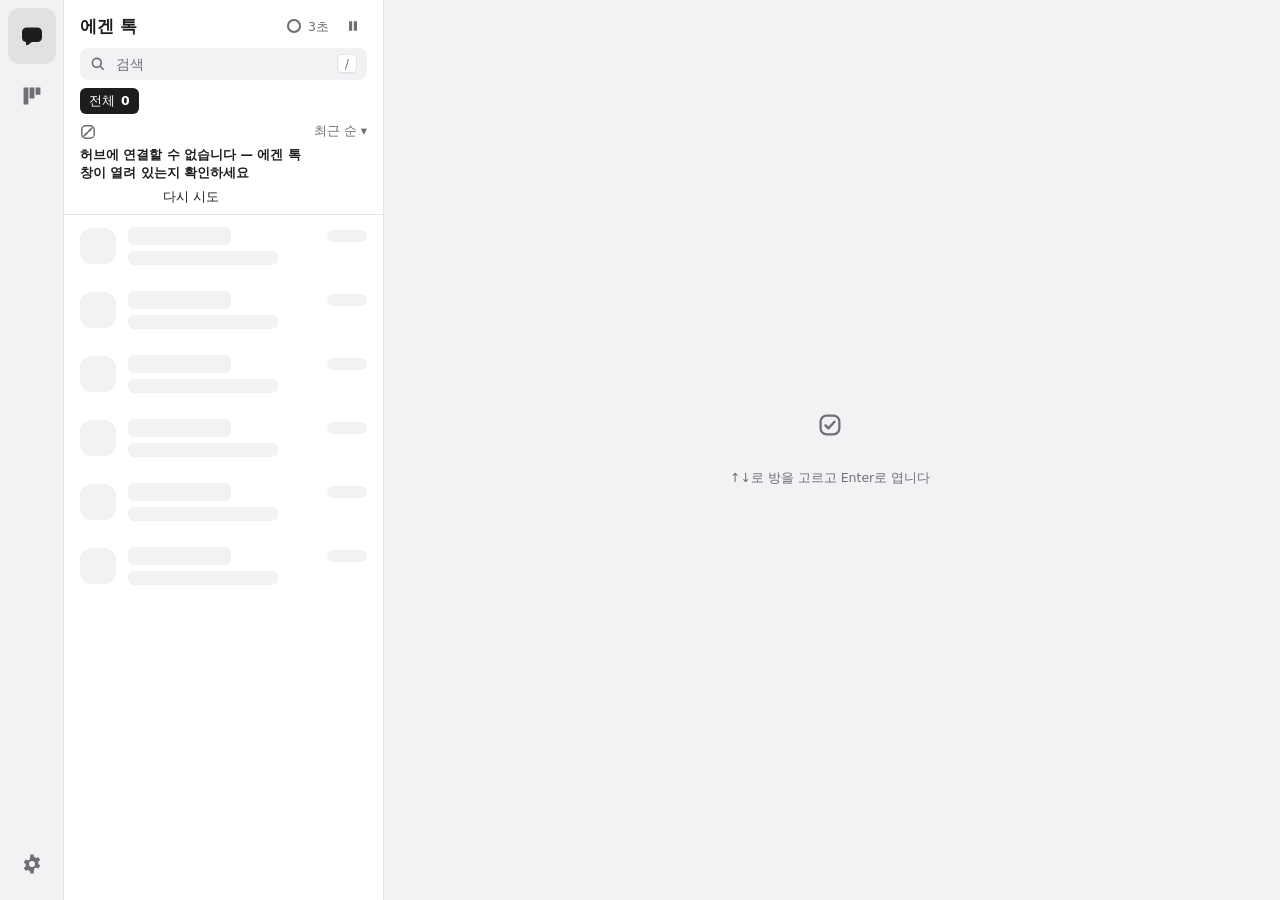
==== index.html @ c07aef60 "Pixel office: 2-4 motion variants per looping state, rotated per agent work: reading/scrolling, chin" ====
<!doctype html>
<html lang="ko">
<head>
<meta charset="utf-8">
<meta name="viewport" content="width=device-width, initial-scale=1">
<meta name="color-scheme" content="light dark">
<meta name="at-token" content="__AT_TOKEN__">
<title>에겐 톡</title>
<link rel="icon" href="data:image/svg+xml,%3Csvg xmlns='http://www.w3.org/2000/svg' viewBox='0 0 32 32'%3E%3Crect x='2' y='2' width='28' height='28' rx='7' fill='%231D1D1F'/%3E%3Crect x='7' y='8' width='9' height='3.5' rx='1.75' fill='%23F5F5F7'/%3E%3Ccircle cx='22.5' cy='9.75' r='2.75' fill='%23E5342B'/%3E%3Crect x='7' y='14.25' width='15' height='3.5' rx='1.75' fill='%2398989D'/%3E%3Crect x='7' y='20.5' width='12' height='3.5' rx='1.75' fill='%2398989D'/%3E%3C/svg%3E">
<!--
  에겐 톡 (Agen Talk) — single-file UI, assembled from ui/src by build.py (dev only).
  No external scripts or fonts. Every agent-derived string goes through textContent or esc().
  Design references: Filee (layout), Tremor (Apache-2.0/MIT, measurements only), uiverse.io kit (MIT —
  copied CSS fragments carry the notice below).
  Uiverse.io notice (MIT):

  MIT License

  Copyright (c) 2023 Uiverse.io

  Permission is hereby granted, free of charge, to any person obtaining a copy
  of this software and associated documentation files (the "Software"), to deal
  in the Software without restriction, including without limitation the rights
  to use, copy, modify, merge, publish, distribute, sublicense, and/or sell
  copies of the Software, and to permit persons to whom the Software is
  furnished to do so, subject to the following conditions:

  The above copyright notice and this permission notice shall be included in all
  copies or substantial portions of the Software.

  THE SOFTWARE IS PROVIDED "AS IS", WITHOUT WARRANTY OF ANY KIND, EXPRESS OR
  IMPLIED, INCLUDING BUT NOT LIMITED TO THE WARRANTIES OF MERCHANTABILITY,
  FITNESS FOR A PARTICULAR PURPOSE AND NONINFRINGEMENT. IN NO EVENT SHALL THE
  AUTHORS OR COPYRIGHT HOLDERS BE LIABLE FOR ANY CLAIM, DAMAGES OR OTHER
  LIABILITY, WHETHER IN AN ACTION OF CONTRACT, TORT OR OTHERWISE, ARISING FROM,
  OUT OF OR IN CONNECTION WITH THE SOFTWARE OR THE USE OR OTHER DEALINGS IN THE
  SOFTWARE.
-->
<style>

/* ---- 20-tokens.css ---- */
/* ===== 20-tokens.css — CHAT-UX §2. Neutral surfaces, one signal colour (needs me), one evidence hue (stall). Hex lives ONLY here. ===== */
:root {
  --canvas: #F2F2F5; --surface: #FFFFFF; --line: #E3E3E8;
  --ink: #1D1D1F; --ink-2: #6E6E73; --on-ink: #FFFFFF;
  --signal: #E5342B; --signal-text: #C4261E; --on-signal: #FFFFFF; --warn: #9E4F00;
  --tint-signal: color-mix(in srgb, var(--signal) 8%, var(--surface));
  --tile: var(--canvas);
  --shadow-float: 0 8px 32px rgba(0,0,0,.14);
  --scrim: rgba(0,0,0,.3);
  /* status colours: shape carries the state, colour only echoes it */
  --st-work: var(--ink-2); --st-tool: var(--ink-2); --st-child: var(--ink-2); --st-user: var(--signal); --st-stall: var(--warn);
  --st-idle: var(--ink-2); --st-done: var(--ink-2); --st-stopped: var(--ink-2); --st-dead: var(--ink);
  --font: "Apple SD Gothic Neo", "Pretendard", "Malgun Gothic", "Segoe UI Variable Text", "Segoe UI", system-ui, sans-serif;
  --mono: "Cascadia Mono", "D2Coding", Consolas, "Noto Sans Mono CJK KR", ui-monospace, monospace;
  --r-bubble: 16px; --r-av: 12px; --r-btn: 8px; --r-card: 12px; --r-dlg: 16px; --r-chip: 6px;
  --dur-fast: 120ms; --dur-mid: 160ms;
  color-scheme: light;
}
html[data-theme=dark] { color-scheme: dark; }
@media (prefers-color-scheme: dark) { html:not([data-theme=light]) { color-scheme: dark; } }
html[data-theme=dark], html.dark {
  --canvas: #1C1C1E; --surface: #2C2C2E; --line: #3A3A3C;
  --ink: #F5F5F7; --ink-2: #98989D; --on-ink: #1D1D1F;
  --signal: #FF5A4F; --signal-text: #FF7A70; --on-signal: #1D1D1F; --warn: #F0A24A;
  --tint-signal: color-mix(in srgb, var(--signal) 6%, var(--surface));
  --tile: #3A3A3C;
  --shadow-float: 0 8px 32px rgba(0,0,0,.5);
  --scrim: rgba(0,0,0,.55);
}
html[data-motion=reduce] *, html[data-motion=reduce] *::before, html[data-motion=reduce] *::after { animation: none !important; transition: none !important; scroll-behavior: auto !important; }
@media (prefers-reduced-motion: reduce) { html:not([data-motion=full]) *, html:not([data-motion=full]) *::before, html:not([data-motion=full]) *::after { animation: none !important; transition: none !important; } }

/* ----- base ----- */
*, *::before, *::after { box-sizing: border-box; }
html, body { height: 100%; }
body { margin: 0; background: var(--canvas); color: var(--ink); font: 400 14px/21px var(--font); font-variant-numeric: tabular-nums; letter-spacing: 0; -webkit-font-smoothing: antialiased; word-break: keep-all; overflow-wrap: anywhere; overflow: hidden; }
pre, code, .mono, .cmd { word-break: break-all; }
button, input, select { font: inherit; color: inherit; letter-spacing: 0; }
button { cursor: pointer; }
a { color: inherit; }
:focus-visible { outline: 2px solid var(--ink); outline-offset: 2px; border-radius: 4px; }
h1, h2, h3, p { margin: 0; }
ul { margin: 0; padding: 0; list-style: none; }
svg { display: inline-block; vertical-align: middle; }
.sr { position: absolute; width: 1px; height: 1px; overflow: hidden; clip: rect(0 0 0 0); white-space: nowrap; }
[hidden] { display: none !important; }
/* type scale (§2) */
.t-title { font-size: 17px; line-height: 24px; font-weight: 600; }
.t-section { font-size: 15px; line-height: 22px; font-weight: 600; }
.t-meta, .meta { font-size: 12.5px; line-height: 18px; color: var(--ink-2); }
.mono { font-family: var(--mono); font-size: 12.5px; line-height: 18px; }
.dim { color: var(--ink-2); }
.rel { cursor: default; }

/* ---- 22-shell.css ---- */
/* ===== 22-shell.css — rail, the three-column chat grid, board/settings view container, overlay layer. CHAT-UX §3. ===== */
#app { display: grid; grid-template-columns: 64px minmax(0, 1fr); height: 100vh; }
#rail { background: var(--canvas); border-right: 1px solid var(--line); display: flex; flex-direction: column; align-items: center; gap: 4px; padding: 8px 0; }
.tab { position: relative; display: grid; place-items: center; width: 48px; height: 56px; border-radius: var(--r-card); color: var(--ink-2); text-decoration: none; }
.tab:hover { color: var(--ink); }
.tab[aria-selected=true] { color: var(--ink); background: color-mix(in srgb, var(--ink) 8%, transparent); }
.tab .ic { width: 24px; height: 24px; fill: currentColor; }
.tab.bottom { margin-top: auto; }
.tab .badge { position: absolute; top: 6px; right: 2px; }
.badge, .bdg { display: none; }
.badge.on, .bdg.on { display: inline-flex; }
.badge, .bdg { align-items: center; justify-content: center; min-width: 18px; height: 18px; padding: 0 5px; border-radius: 9px; font-size: 12px; line-height: 16px; font-weight: 600; background: var(--canvas); color: var(--ink-2); border: 1px solid var(--line); }
.badge.red, .bdg.red { background: var(--signal); color: var(--on-signal); border-color: transparent; }
@media (max-width: 1100px) { #app { grid-template-columns: 56px minmax(0, 1fr); } .tab { width: 44px; } }

#main { position: relative; min-width: 0; height: 100vh; overflow: hidden; }
#chat { position: absolute; inset: 0; display: grid; grid-template-columns: 320px minmax(0, 1fr); }
#chat[data-drawer=open] { grid-template-columns: 320px minmax(0, 1fr) 300px; }
@media (max-width: 1100px) {
  #chat, #chat[data-drawer=open] { grid-template-columns: 280px minmax(0, 1fr); }
  #drawer { position: absolute; top: 0; right: 0; bottom: 0; width: 300px; z-index: 5; box-shadow: var(--shadow-float); }
}
@media (max-width: 760px) {
  #chat, #chat[data-drawer=open] { grid-template-columns: minmax(0, 1fr); }
  #chat[data-room=open] #list { display: none; }
  #chat[data-room=none] #pane { display: none; }
  #drawer { width: min(300px, 92%); }
}
#views { position: absolute; inset: 0; background: var(--canvas); }
.view { position: absolute; inset: 0; overflow: auto; padding: 24px 32px 40px; scrollbar-gutter: stable; }
.view[hidden] { display: none; }
.view > .wrap { max-width: 1400px; }
@media (max-width: 1000px) { .view { padding: 16px; } }

/* poll ring: fills over the interval; static when reduced motion */
#ring { width: 16px; height: 16px; transform: rotate(-90deg); }
#ring .track { fill: none; stroke: var(--line); stroke-width: 2; }
#ring .arc { fill: none; stroke: currentColor; stroke-width: 2; stroke-dasharray: 37.7; stroke-dashoffset: 37.7; transition: stroke-dashoffset 1s linear; }
html.paused #ring, #pause .pz, html.paused #pause .pl { display: none; }
html.paused #pause .pz { display: inline; }
#poll { cursor: default; }

/* overlay layer: palette, toasts, sheet, dialogs */
#layer { position: fixed; inset: 0; pointer-events: none; z-index: 50; }
#layer > * { pointer-events: auto; }
.card { background: var(--surface); border: 1px solid var(--line); border-radius: var(--r-card); min-width: 0; }
.card.flat { overflow: hidden; }

/* ---- 24-components.css ---- */
/* ===== 24-components.css — shared primitives (CHAT-UX §2, §8). Tokens only; no hover lift; focus ring = ink. ===== */
.gl { width: 16px; height: 16px; flex: none; color: var(--ink-2); vertical-align: -3px; }
.gl.st-work, .gl.st-tool, .gl.st-child { color: var(--st-work); }
.gl.st-user { color: var(--st-user); }
.gl.st-stall { color: var(--st-stall); }
.gl.st-dead { color: var(--st-dead); }
.gl.lg { width: 24px; height: 24px; }
.gl.off { width: 12px; height: 12px; margin-right: 4px; vertical-align: -1px; }

/* avatar: 36 px tile, tool shape, status glyph on a disc (the real status shape — like an online dot) */
.av { position: relative; display: grid; place-items: center; flex: none; width: 36px; height: 36px; border-radius: var(--r-av); background: var(--tile); color: var(--ink); }
.av .amk { width: 20px; height: 20px; fill: currentColor; }
.av .avs { position: absolute; right: -4px; bottom: -4px; display: grid; place-items: center; width: 16px; height: 16px; border-radius: 50%; background: var(--disc, var(--surface)); }
.av .avs .gl { width: 12px; height: 12px; vertical-align: 0; }
.av.kid { box-shadow: 0 0 0 2px var(--line); }

.tool { display: inline-flex; align-items: center; gap: 5px; height: 20px; padding: 0 6px; border-radius: var(--r-chip); background: var(--canvas); color: var(--ink-2); font-size: 12px; line-height: 20px; font-weight: 500; white-space: nowrap; flex: none; }
.tool svg { width: 9px; height: 9px; fill: currentColor; }
.tool .model { font-family: var(--mono); font-size: 11px; }
.chip { display: inline-flex; align-items: center; gap: 4px; padding: 0 6px; border-radius: var(--r-chip); background: var(--canvas); color: var(--ink-2); font-size: 12px; line-height: 18px; white-space: nowrap; }
.kbd, kbd { display: inline-flex; align-items: center; justify-content: center; min-width: 20px; height: 20px; padding: 0 5px; border: 1px solid var(--line); border-bottom-width: 2px; border-radius: 5px; background: var(--surface); color: var(--ink-2); font: 500 11.5px/18px var(--font); }
.ibtn { display: inline-flex; align-items: center; justify-content: center; gap: 6px; height: 28px; min-width: 28px; padding: 0 6px; border: 0; border-radius: var(--r-btn); background: none; color: var(--ink-2); }
.ibtn:hover { background: var(--canvas); color: var(--ink); }
.ibtn svg { width: 16px; height: 16px; fill: currentColor; }
.ibtn[aria-pressed=true] { background: var(--canvas); color: var(--ink); }

/* buttons: primary = ink fill; never red */
.btn { display: inline-flex; align-items: center; justify-content: center; gap: 6px; height: 32px; padding: 0 14px; border: 1px solid var(--line); border-radius: var(--r-btn); background: var(--surface); color: var(--ink); font-weight: 500; white-space: nowrap; transition: background var(--dur-fast); }
.btn:hover { background: var(--canvas); }
.btn:disabled { opacity: .5; cursor: default; }
.btn.primary { background: var(--ink); border-color: var(--ink); color: var(--on-ink); }
.btn.primary:hover { background: color-mix(in srgb, var(--ink) 86%, var(--surface)); }
.btn.sm { height: 28px; padding: 0 10px; font-size: 12.5px; }
.btn.link { border: 0; background: none; color: var(--ink); padding: 0 4px; height: auto; font-weight: 500; }
.btn.link:hover { text-decoration: underline; background: none; }
.btn svg { width: 14px; height: 14px; fill: currentColor; }
.lnk { border: 0; background: none; padding: 0; color: var(--ink-2); font: inherit; font-size: 12.5px; cursor: pointer; text-decoration: none; }
.lnk:hover { color: var(--ink); text-decoration: underline; }

/* inputs: canvas fill, no border */
.field { display: flex; align-items: center; gap: 8px; height: 32px; padding: 0 10px; border-radius: var(--r-btn); background: var(--canvas); color: var(--ink-2); }
.field input { flex: 1; min-width: 0; border: 0; background: none; color: var(--ink); outline: none; }
.field input::placeholder { color: var(--ink-2); }
.field:focus-within { outline: 2px solid var(--ink); outline-offset: 2px; }
.field .ic { width: 16px; height: 16px; fill: currentColor; flex: none; }
.field:focus-within kbd { display: none; }
select.sel { height: 32px; padding: 0 28px 0 10px; border: 0; border-radius: var(--r-btn); background-color: var(--canvas); appearance: none; background-image: url("data:image/svg+xml,%3Csvg xmlns='http://www.w3.org/2000/svg' viewBox='0 0 16 16' fill='gray'%3E%3Cpath d='M4 6l4 4 4-4'/%3E%3C/svg%3E"); background-repeat: no-repeat; background-position: right 8px center; background-size: 14px; }
.seg { display: inline-flex; padding: 3px; border-radius: var(--r-btn); background: var(--canvas); gap: 2px; }
.seg button { height: 28px; padding: 0 12px; border: 1px solid transparent; border-radius: 6px; background: none; color: var(--ink-2); font-weight: 500; }
.seg button[aria-pressed=true], .seg button[aria-checked=true] { background: var(--surface); color: var(--ink); border-color: var(--line); }
.sw { position: relative; display: inline-block; width: 40px; height: 22px; flex: none; }
.sw input { position: absolute; opacity: 0; width: 100%; height: 100%; margin: 0; cursor: pointer; z-index: 1; }
.sw i { position: absolute; inset: 0; border-radius: 999px; background: var(--line); transition: background var(--dur-mid); }
.sw i::before { content: ""; position: absolute; width: 16px; height: 16px; left: 3px; top: 3px; border-radius: 50%; background: var(--surface); box-shadow: 0 1px 2px rgba(0,0,0,.25); transition: transform var(--dur-mid); }
.sw input:checked + i { background: var(--ink); }
.sw input:checked + i::before { transform: translateX(18px); background: var(--on-ink); }
.sw input:focus-visible + i { outline: 2px solid var(--ink); outline-offset: 2px; }

/* ask bubble: the one saturated thing on screen. Signal border + header, tinted fill. */
.ask { display: flex; flex-direction: column; gap: 2px; padding: 8px 12px; border: 1.5px solid var(--signal); border-radius: var(--r-card); border-top-left-radius: 4px; background: var(--tint-signal); min-width: 0; text-align: left; }
.ask .ah { font-size: 12.5px; line-height: 18px; font-weight: 600; color: var(--signal-text); }
.ask .ab { font-size: 14px; line-height: 21px; color: var(--ink); }
.ask .abt.mono { font-family: var(--mono); font-size: 13px; line-height: 19px; word-break: normal; overflow-wrap: anywhere; }
.ask .abw { color: var(--ink-2); }
.ask .abw { white-space: nowrap; margin-left: 4px; }
.ask .abw:empty { display: none; }
.ask .abw.zero { color: var(--warn); font-weight: 600; }
.ask .am { font-size: 12.5px; line-height: 18px; color: var(--ink-2); }
.ask .af { display: flex; justify-content: flex-end; margin-top: 4px; }
.ask .abx { white-space: normal; }
.ask .ah { display: block; }
.ask .ab { display: block; }
/* compact (list row, board card): header is a 600 prefix on the body's first line, body clamps to 2 lines, 명령 복사 sits right of line 1 */
.ask.compact { position: relative; padding: 5px 10px; }
.ask.compact .abx { display: -webkit-box; -webkit-line-clamp: 2; -webkit-box-orient: vertical; overflow: hidden; }
.ask.compact.hascmd .abx { padding-right: 84px; }
.ask.compact .ah, .ask.compact .ab { display: inline; font-size: 13px; line-height: 19px; }
.ask.compact .ah { margin-right: 4px; }
.ask.compact .ah::after { content: " ·"; }
.ask.compact .abt.mono { font-size: 12.5px; }
.ask.compact .af { position: absolute; top: 5px; right: 8px; margin: 0; }
.ask.compact .af .btn { height: 24px; padding: 0 8px; }
.ask.resolved { background: var(--surface); border: 1px solid var(--line); }
.ask.resolved .ah { color: var(--ink-2); }

/* process row */
.prow { display: grid; grid-template-columns: 16px minmax(0, 1fr) auto auto; column-gap: 8px; align-items: center; min-height: 28px; padding: 2px 0; }
.prow .cmd { font-family: var(--mono); font-size: 12.5px; white-space: nowrap; overflow: hidden; text-overflow: ellipsis; }
.prow .el, .prow .cpu { text-align: right; color: var(--ink-2); white-space: nowrap; font-size: 12.5px; }
.prow .cpu.zero { color: var(--warn); font-weight: 600; }
.prow .bg { color: var(--ink-2); font-size: 11.5px; margin-left: 6px; }
.inset { font-family: var(--mono); font-size: 12.5px; line-height: 18px; background: var(--canvas); border-radius: var(--r-btn); padding: 10px 12px; white-space: pre-wrap; word-break: break-all; margin: 6px 0; }
.mono { word-break: break-all; }

/* ---- 30-chat.css ---- */
/* ===== 30-chat.css — room list: header block, chips, sections, rows, ask bubble in the row. CHAT-UX §3–§4. ===== */
#list { display: flex; flex-direction: column; min-width: 0; min-height: 0; background: var(--surface); border-right: 1px solid var(--line); position: relative; }
.lhead { flex: none; padding: 12px 16px 8px; display: flex; flex-direction: column; gap: 8px; border-bottom: 1px solid var(--line); }
.ltop { display: flex; align-items: center; gap: 4px; }
.ltop h1 { flex: 1; }
.ltop .ibtn { height: 28px; font-size: 12.5px; }
.chips { display: flex; flex-wrap: wrap; gap: 6px; }
#chips .chip { position: relative; height: 26px; padding: 0 9px; border: 0; background: var(--canvas); color: var(--ink-2); font-size: 12.5px; gap: 6px; overflow: hidden; }
#chips .chip:hover { color: var(--ink); }
#chips .chip[aria-pressed=true] { background: var(--ink); color: var(--on-ink); }
#chips .cc { font-weight: 600; }
#chips .cn { min-width: 0; max-width: 110px; overflow: hidden; text-overflow: ellipsis; white-space: nowrap; }
#chips .chip { flex: 0 1 auto; min-width: 0; max-width: 100%; }
#chips .chip.conn { opacity: .6; }
#chips .indet { position: absolute; left: 0; right: 0; bottom: 0; height: 2px; background: color-mix(in srgb, currentColor 20%, transparent); }
#chips .indet::after { content: ""; position: absolute; top: 0; bottom: 0; left: 0; width: 30%; background: currentColor; animation: indet 1.4s ease-in-out infinite; }
@keyframes indet { from { transform: translateX(-100%); } to { transform: translateX(340%); } }
html[data-motion=reduce] #chips .indet::after { animation: none; width: 100%; opacity: .5; }
@media (prefers-reduced-motion: reduce) { html:not([data-motion=full]) #chips .indet::after { animation: none; width: 100%; opacity: .5; } }
.sumline { display: flex; align-items: flex-start; justify-content: space-between; gap: 8px; font-size: 12.5px; line-height: 18px; color: var(--ink-2); min-height: 20px; }
#sumtxt { display: flex; align-items: center; gap: 6px; min-width: 0; }
#sumtxt .sm { min-width: 0; }
#sumtxt .retry { font-size: 12.5px; flex: none; }
#sumtxt.strong { color: var(--ink); font-weight: 600; }
#sumtxt.down { flex-wrap: wrap; } #sumtxt.down .hubic { margin-top: 2px; } #sumtxt.down .retry { flex-basis: 100%; text-align: left; padding-left: 0; }
.warnln { font-size: 12.5px; line-height: 18px; color: var(--warn); overflow: hidden; text-overflow: ellipsis; white-space: nowrap; }
.sortw { position: relative; flex: none; }
.sortbtn { border: 0; background: none; padding: 0; color: var(--ink-2); font-size: 12.5px; }
.sortbtn:hover { color: var(--ink); }
.smenu { position: absolute; right: 0; top: calc(100% + 4px); z-index: 10; min-width: 176px; padding: 4px; border: 1px solid var(--line); border-radius: var(--r-card); background: var(--surface); box-shadow: var(--shadow-float); }
.smenu button { display: flex; width: 100%; gap: 8px; align-items: center; height: 32px; padding: 0 8px; border: 0; border-radius: 6px; background: none; text-align: left; font-size: 13px; color: var(--ink); }
.smenu button:hover, .smenu button:focus-visible { background: var(--canvas); }
.smenu .ck { width: 14px; font-size: 12px; }
.smenu hr { margin: 4px 0; border: 0; border-top: 1px solid var(--line); }
.npw { position: sticky; top: 4px; z-index: 7; height: 0; display: flex; justify-content: flex-end; padding-right: 12px; overflow: visible; }   /* docked in the sticky section header's empty right side: never covers a room title */
.newpill { height: 24px; padding: 0 12px; border: 0; border-radius: 12px; background: var(--ink); color: var(--on-ink); font-size: 12.5px; font-weight: 600; box-shadow: var(--shadow-float); animation: fade var(--dur-fast) ease-out; }
@keyframes fade { from { opacity: 0; } to { opacity: 1; } }
#lscroll { flex: 1; min-height: 0; overflow-y: auto; overscroll-behavior: contain; }
#rooms { outline: none; }
#rooms.dimmed { opacity: .55; }

/* sections: sticky headers */
.sec { position: sticky; top: 0; z-index: 2; display: flex; align-items: center; gap: 8px; padding: 10px 16px 4px; background: var(--surface); font-size: 12.5px; line-height: 18px; font-weight: 600; color: var(--ink-2); }
.sec.s-wait .stt { color: var(--signal-text); }
.sn.red { display: inline-flex; align-items: center; justify-content: center; min-width: 18px; height: 18px; padding: 0 5px; border-radius: 9px; background: var(--signal); color: var(--on-signal); font-size: 12px; line-height: 16px; }
.secnone { display: flex; align-items: center; gap: 8px; padding: 12px 16px 8px; font-size: 12.5px; line-height: 18px; color: var(--ink-2); }
.more.btn.link { display: block; width: 100%; padding: 12px 16px; text-align: left; font-size: 12.5px; font-weight: 600; color: var(--ink-2); height: auto; }

/* room row: 64 px, two lines; the waiting row grows by the ask bubble */
.room { position: relative; --disc: var(--surface); background: var(--surface); cursor: pointer; }
.room:hover { background: color-mix(in srgb, var(--canvas) 50%, var(--surface)); --disc: color-mix(in srgb, var(--canvas) 50%, var(--surface)); }
.room[aria-selected=true] { background: var(--canvas); --disc: var(--canvas); }

.room::after { content: ""; position: absolute; left: 64px; right: 0; bottom: 0; border-bottom: 1px solid var(--line); }
#rooms:focus-visible .room.active { outline: 2px solid var(--ink); outline-offset: -2px; }
.rrow { display: grid; grid-template-columns: 36px minmax(0, 1fr); column-gap: 12px; align-items: center; padding: 14px 16px; min-height: 64px; }
.rmain { min-width: 0; }
.l1, .l2 { display: flex; align-items: baseline; gap: 8px; min-width: 0; }
.l2 { overflow: hidden; }
.rt { flex: 1; min-width: 0; font-size: 15px; line-height: 22px; font-weight: 600; white-space: nowrap; overflow: hidden; text-overflow: ellipsis; }
.rtm { flex: none; font-size: 12.5px; line-height: 18px; color: var(--ink-2); white-space: nowrap; }
.l2 { font-size: 12.5px; line-height: 18px; color: var(--ink-2); }
.rch { flex: none; white-space: nowrap; max-width: none; }
.rch.kidch { flex: 0 1 auto; min-width: 0; max-width: 60%; overflow: hidden; text-overflow: ellipsis; }
.pp { min-width: 0; flex: 1 1 auto; white-space: nowrap; overflow: hidden; text-overflow: ellipsis; }
.pp.fixed { flex: none; }
.pp:empty { display: none; }
.pt { flex: none; white-space: nowrap; }
.pe { flex: none; margin-left: -4px; }
.room.waiting .pt, .room.islive .pt { color: var(--ink); font-weight: 600; }
.rb { margin-left: auto; padding-left: 8px; flex: none; display: inline-flex; align-items: center; gap: 8px; align-self: center; }
.rlong { font-weight: 600; color: var(--ink); }
.room.rest .l2 { opacity: .55; }
.room.stale .av, .room.stale .rt { opacity: .6; }
.room.ghost { opacity: .7; }
.room .ask { margin: 0 16px 0 64px; }
.room.hasask { padding-bottom: 8px; }
.room.hasask .rrow { padding: 8px 16px 4px; min-height: 48px; }
.room.waiting .rt { color: var(--ink); }
.room .pp { color: var(--ink-2); }

/* states inside the list */
.empty { display: flex; flex-direction: column; align-items: center; gap: 6px; padding: 48px 24px 24px; text-align: center; }
.empty p { max-width: 280px; }
.addrow { display: grid; grid-template-columns: 20px 1fr; column-gap: 10px; align-items: center; width: calc(100% + 16px); margin-top: 20px; padding: 12px 16px; border: 1px solid var(--line); border-radius: var(--r-card); text-align: left; cursor: pointer; }
.addrow:hover { background: var(--canvas); }
.addrow .ic { width: 18px; height: 18px; fill: var(--ink-2); grid-row: 1 / 3; }
.addrow b { font-weight: 600; }
.sk-list { display: block; }
#lnote:not(:empty) { padding: 12px 16px 0; }
.presets .prerow { margin: 0; width: auto; border: 0; border-radius: 0; border-bottom: 1px solid var(--line); grid-template-columns: 20px minmax(0, 1fr) auto; grid-template-rows: auto auto; cursor: default; padding: 10px 16px; }
.presets .prerow:hover { background: none; }
.presets .prerow .ic { grid-row: 1 / 3; }
.presets .prerow b { grid-column: 2; min-width: 0; overflow: hidden; text-overflow: ellipsis; white-space: nowrap; }
.presets .prerow .meta { grid-column: 2; min-width: 0; overflow: hidden; text-overflow: ellipsis; white-space: nowrap; }
.presets .prerow .btn { grid-column: 3; grid-row: 1 / 3; align-self: center; }
#lscroll > .addrow { margin: 12px 16px 16px; width: auto; }
/* first run without presets, WebView2 notice */
.frun { padding: 0 16px 16px; display: grid; gap: 8px; }
.frun .sec { position: static; padding: 8px 0 4px; }
.frun .meta { margin: 0 0 8px; }
.btn.block { width: 100%; height: 44px; }
.implin { display: flex; align-items: flex-start; flex-wrap: wrap; gap: 6px; margin: 0; font-weight: 600; color: var(--ink); }
.implin .gl { color: var(--ink); }
.appbn { margin: 12px 16px 0; padding: 12px 12px 12px 16px; border-radius: var(--r-btn); background: var(--canvas); position: relative; overflow: hidden; display: grid; gap: 4px; }
.appbn::before { content: ""; position: absolute; left: 0; top: 0; bottom: 0; width: 3px; background: var(--ink); }
.appbn p { margin: 0; }
.appbn .acts { display: flex; align-items: center; gap: 12px; margin-top: 4px; }
.appbn a.btn { text-decoration: none; }
.implin > span { flex: 1 1 160px; min-width: 0; }

/* ---- 32-room.css ---- */
/* ===== 32-room.css — conversation pane: header, timeline bubbles, live tail, status bar. CHAT-UX §2, §5. ===== */
#pane { display: flex; flex-direction: column; min-width: 0; min-height: 0; background: var(--canvas); }
#proom { display: flex; flex-direction: column; flex: 1; min-height: 0; }
#proom[hidden], #pempty[hidden] { display: none; }
#pempty { flex: 1; display: grid; place-items: center; padding: 24px; }
.pe { display: flex; flex-direction: column; align-items: center; gap: 6px; text-align: center; }
.pe .gl { width: 24px; height: 24px; margin-bottom: 6px; }
.pe .hint { margin-top: 8px; }
.phead { flex: none; display: flex; flex-direction: column; justify-content: center; min-height: 64px; padding: 8px 16px; background: var(--surface); border-bottom: 1px solid var(--line); }
.hrow { display: flex; align-items: center; gap: 12px; min-width: 0; }
.htxt { flex: 1; min-width: 0; }
.ptitle { white-space: nowrap; overflow: hidden; text-overflow: ellipsis; }
.pmeta { white-space: nowrap; overflow: hidden; text-overflow: ellipsis; }
.hlinks { display: flex; align-items: center; gap: 12px; flex: none; }
.crumb { font-size: 12.5px; line-height: 18px; color: var(--ink-2); text-decoration: none; margin-bottom: 2px; align-self: flex-start; }
.crumb:hover { color: var(--ink); text-decoration: underline; }
.back { display: inline-flex; align-self: flex-start; padding: 0; margin-bottom: 2px; font-size: 12.5px; color: var(--ink-2); }   /* always: wide windows go back to the overview, narrow ones to the list */
.hidebtn { white-space: nowrap; }
.tlwrap { position: relative; flex: 1; min-height: 0; }
#tl { position: absolute; inset: 0; overflow-y: auto; overscroll-behavior: contain; padding: 8px 24px 20px; outline: none; }
#tl.dimmed { opacity: .6; }
.tlin { display: flex; flex-direction: column; }
.msg { display: flex; align-items: flex-end; gap: 8px; margin-top: 3px; min-width: 0; }
.msg.first { margin-top: 14px; }
.msg.me { flex-direction: row-reverse; align-self: stretch; max-width: 100%; }
.msg.me .col { width: fit-content; max-width: min(72%, 640px); }
.msg .av { align-self: flex-start; }
.msg .av.ghostav { visibility: hidden; height: 0; border: 0; }
.msg .col { min-width: 0; max-width: min(72%, 640px); }
.msg .col:has(.askw), .msg .col:has(.pcard) { width: min(72%, 640px); }
.msg .tm { flex: none; font-size: 12px; line-height: 16px; color: var(--ink-2); white-space: nowrap; min-width: 0; }
.bub { padding: 8px 12px; border-radius: var(--r-bubble); border-top-left-radius: 4px; background: var(--surface); border: 1px solid var(--line); font-size: 14px; line-height: 21px; white-space: pre-wrap; overflow-wrap: anywhere; }
.bub.user { background: var(--ink); border-color: var(--ink); color: var(--on-ink); border-top-left-radius: var(--r-bubble); border-top-right-radius: 4px; }
.bub.tool { display: flex; align-items: center; gap: 8px; padding: 6px 10px; white-space: normal; }
.bub.tool .tg { width: 12px; height: 12px; }
.bub.tool .tnm { font-weight: 600; flex: none; }
.bub.tool .to { font-size: 13px; line-height: 19px; min-width: 0; overflow: hidden; text-overflow: ellipsis; white-space: nowrap; }
.bub.done { display: flex; gap: 8px; align-items: flex-start; color: var(--ink-2); }
.bub.done .gl { margin-top: 2px; }
.bub.askw { padding: 0; border: 0; background: none; }
.bub.spawn { display: grid; gap: 4px; min-width: 280px; white-space: normal; padding: 10px 12px; }
.sp1, .sp2 { display: flex; align-items: center; gap: 8px; min-width: 0; }
.sp1 .meta { white-space: nowrap; flex: none; }
.sp1 b { font-weight: 600; min-width: 0; overflow: hidden; text-overflow: ellipsis; white-space: nowrap; }
.sp2 { justify-content: space-between; color: var(--ink-2); font-size: 12.5px; }
.sps { display: inline-flex; align-items: center; gap: 6px; }
.msg .av { background: var(--surface); border: 1px solid var(--line); }
.sleft .gl { margin-right: 4px; }
.spc { font-size: 12px; color: var(--ink-2); white-space: nowrap; overflow: hidden; text-overflow: ellipsis; }
.dpill { align-self: center; margin: 20px 0 6px; padding: 1px 12px; border: 1px solid var(--line); border-radius: 999px; background: var(--surface); font-size: 12.5px; line-height: 18px; color: var(--ink-2); }
.sysl { align-self: center; max-width: 90%; margin: 20px 0 6px; text-align: center; font-size: 12.5px; line-height: 18px; color: var(--ink-2); }
.sysl .sg .gl { width: 12px; height: 12px; margin-right: 4px; vertical-align: -1px; }
.dpill + .msg.first, .sysl + .msg.first { margin-top: 6px; }
.newmsg { position: absolute; left: 50%; bottom: 12px; transform: translateX(-50%); height: 30px; padding: 0 16px; border: 0; border-radius: 15px; background: var(--ink); color: var(--on-ink); font-size: 12.5px; font-weight: 600; box-shadow: var(--shadow-float); animation: fade var(--dur-fast) ease-out; }
/* live tail: the only animation in the pane */
.typing { display: flex; align-items: center; gap: 6px; padding: 6px 12px; color: var(--ink-2); font-size: 13px; line-height: 19px; white-space: normal; }
.typing .dots { display: inline-flex; gap: 4px; }
.typing .dots i { width: 6px; height: 6px; border-radius: 50%; background: var(--ink-2); opacity: .3; animation: dot 1.2s infinite; }
.typing .dots i:nth-child(2) { animation-delay: .2s; } .typing .dots i:nth-child(3) { animation-delay: .4s; }
@keyframes dot { 0%, 60%, 100% { opacity: .3; } 30% { opacity: 1; } }
.typing .dots-st { display: none; }
html[data-motion=reduce] .typing .dots { display: none; } html[data-motion=reduce] .typing .dots-st { display: inline; }
@media (prefers-reduced-motion: reduce) { html:not([data-motion=full]) .typing .dots { display: none; } html:not([data-motion=full]) .typing .dots-st { display: inline; } }
.typing .tx { min-width: 0; overflow: hidden; text-overflow: ellipsis; white-space: nowrap; }
.pcard { padding: 8px 12px; border: 1px solid var(--line); border-radius: var(--r-card); border-top-left-radius: 4px; background: var(--surface); }
.pcard .ph { margin-bottom: 2px; }
/* status bar: where the composer would be */
#sbar { flex: none; display: flex; align-items: center; justify-content: space-between; gap: 12px; min-height: 56px; padding: 8px 16px; background: var(--surface); border-top: 1px solid var(--line); }
.sleft { display: flex; align-items: center; gap: 4px; min-width: 0; flex: 1; white-space: nowrap; }
.sleft > * { flex: none; }
.slbl { font-weight: 600; }
#sbar.is-wait .slbl { color: var(--signal-text); }
.swhy { flex: 0 1 auto; min-width: 0; overflow: hidden; text-overflow: ellipsis; color: var(--ink-2); }
.sdot { color: var(--ink-2); white-space: pre; }
.smsg { font-weight: 600; }
.sleft .rel.warn { color: var(--warn); font-weight: 600; }
.sright { display: flex; gap: 8px; flex: none; }
@media (max-width: 760px) { #sbar { flex-wrap: wrap; } .swhy { display: none; } }

/* ---- 33-board.css ---- */
/* ===== 33-board.css — 보드: unboxed lanes on the canvas, cards = list rows (CHAT-UX §8). ===== */
.bsel { display: inline-flex; align-items: center; gap: 10px; }
.btool { display: flex; align-items: center; gap: 12px; justify-content: space-between; padding-bottom: 16px; }
.board { display: grid; grid-template-columns: repeat(4, minmax(260px, 1fr)); gap: 16px; align-items: start; overflow-x: auto; padding-bottom: 8px; }
@media (min-width: 1001px) { .board.dc { grid-template-columns: repeat(3, minmax(0, 1fr)) 200px; } }
.lane { min-width: 0; }
.lh { display: flex; align-items: baseline; gap: 8px; margin: 0 2px 8px; font-size: 12.5px; line-height: 18px; font-weight: 600; color: var(--ink-2); }
.lane[data-lane=wait] .lt { color: var(--signal-text); }
.lane .tog { width: 100%; }
.lane .none { margin: 4px 2px; color: var(--ink-2); font-size: 12.5px; }
.lbody { display: flex; flex-direction: column; gap: 8px; }
.lane .tog + .none, .lane .tog + .lbody { margin-top: 8px; }
.room.card { background: var(--surface); border: 1px solid var(--line); border-radius: var(--r-card); --disc: var(--surface); overflow: hidden; }
.room.card::after { display: none; }
.room.card:hover { background: var(--surface); }
.room.card[aria-current=true] { border-color: var(--ink); }
.room.card .rrow { padding: 10px 12px; min-height: 56px; }
.room.card.waiting { background: var(--surface); }
.room.card .ask { margin: 0 12px 10px; }
.room.card .rt { font-size: 14px; }
.room.card.k-done { opacity: .75; }
.room.card:focus-visible { outline: 2px solid var(--ink); outline-offset: 2px; }
.cfoot { padding: 0 12px 10px; }
.room.card.gone { opacity: .6; }
.bcard.k-sum { margin: -4px 0 0 12px; cursor: default; border-style: dashed; display: flex; flex-direction: column; gap: 4px; padding: 10px 12px; background: var(--surface); border: 1px dashed var(--line); border-radius: var(--r-card); }
.bcard.k-sum .name { font-weight: 600; }
.bcard.k-sum .l3 { color: var(--ink-2); font-size: 12.5px; }
.bcard.k-sum .act { align-self: flex-start; }
@media (max-width: 1000px) { .board, .board.dc { overflow: visible; grid-template-columns: repeat(2, minmax(0, 1fr)); } }
@media (max-width: 640px) { .board, .board.dc { grid-template-columns: minmax(0, 1fr); } }

/* ---- 34-drawer.css ---- */
/* ===== 34-drawer.css — 세션 정보 drawer (property sheet, 하위 tree, 프로세스) + toasts. CHAT-UX §5, §7. ===== */
#drawer { background: var(--surface); border-left: 1px solid var(--line); overflow-y: auto; min-width: 0; animation: slide var(--dur-mid) ease-out; }
@keyframes slide { from { transform: translateX(24px); opacity: 0; } to { transform: none; opacity: 1; } }
.dhead { display: flex; align-items: center; justify-content: space-between; height: 64px; padding: 0 12px 0 16px; border-bottom: 1px solid var(--line); position: sticky; top: 0; background: var(--surface); z-index: 3; }
.sheet { margin: 8px 0; }
.dr { display: grid; grid-template-columns: 80px minmax(0, 1fr); gap: 8px; padding: 6px 16px; }
.dr dt { color: var(--ink-2); font-size: 12.5px; line-height: 21px; }
.dr dd { margin: 0; min-width: 0; overflow-wrap: anywhere; }
.dr dd .pr { margin-left: 0; }
.dr .lnk { color: var(--ink); text-decoration: underline; font-size: 14px; }
.dsec { padding: 12px 0 4px; border-top: 1px solid var(--line); }
.dsec h3 { padding: 0 16px 6px; }
.dsec h3 .n { color: var(--ink-2); font-weight: 400; }
.dprocs { padding: 0 16px 8px; }
.dprocs .note { color: var(--ink-2); font-size: 12.5px; padding: 4px 0; }
.dmiss { padding: 12px 16px; }
.missing { display: grid; gap: 8px; }
.missing h3 { display: flex; align-items: center; gap: 8px; font-size: 14px; font-weight: 600; }
.missing h3 svg { width: 16px; height: 16px; fill: currentColor; }
.missing ul { list-style: disc; padding-left: 20px; color: var(--ink-2); font-size: 12.5px; line-height: 18px; }
.missing .acts { display: flex; gap: 8px; }
.pw .prow { cursor: pointer; }
.pw .prow[aria-expanded=true] { background: var(--canvas); }
.pw .prow .cmd .bg { border: 1px solid var(--line); border-radius: var(--r-chip); padding: 0 6px; font-family: var(--font); }
.pdet { display: none; padding: 2px 0 8px 24px; }
.pw.open .pdet { display: block; }
.pdet .k { color: var(--ink-2); font-size: 12.5px; margin-top: 6px; }
.prow.fin { opacity: .75; grid-template-columns: 16px minmax(0, 1fr) auto auto; }

/* subagent tree: no root node, 2-line 44 px nodes, 16 px indent per depth, guides */
.hsum { padding: 0 16px 6px; }
.dt-tree { --guide: color-mix(in srgb, var(--ink-2) 45%, var(--surface)); padding: 0 0 6px; }
.tn { display: grid; grid-template-columns: auto 16px minmax(0, 1fr); align-items: stretch; column-gap: 2px; height: 44px; padding: 0 12px 0 16px; cursor: pointer; overflow: hidden; }
.tn:hover, .tn:focus-visible { background: var(--canvas); }
.tn:focus-visible { outline-offset: -2px; border-radius: 0; }
.tn .ind { display: flex; align-self: stretch; }
.tn .c { position: relative; width: 16px; flex: none; --lc: var(--guide); }
.tn .c.v::before, .tn .c.e.t::after { content: ""; position: absolute; left: 7px; top: 0; bottom: 0; border-left: 1px solid var(--lc); }
.tn .c.e.t::after { top: 50%; }
.tn .c.e::before { content: ""; position: absolute; left: 7px; top: 0; height: 22px; width: 9px; border-left: 1px solid var(--lc); border-bottom: 1px solid var(--lc); border-bottom-left-radius: 5px; }
.tn .c.e:first-child:last-child::before { display: none; }
.tn .c.e.dsh::before { border-bottom-style: dashed; }
.tn .tg { align-self: center; justify-self: center; width: 16px; height: 16px; padding: 0; border: 0; background: none; color: var(--ink-2); display: grid; place-items: center; }
.tn .tg svg { width: 14px; height: 14px; fill: currentColor; transition: transform var(--dur-fast); }
.tn .tg.open svg { transform: rotate(90deg); }
.tn .tg.off { visibility: hidden; }
.tn .tbody { min-width: 0; align-self: center; }
.tn .t1 { display: flex; align-items: center; gap: 6px; min-width: 0; height: 22px; }
.tn .t1 .gl { width: 12px; height: 12px; }
.tn .dt-nm { font-weight: 600; min-width: 0; overflow: hidden; text-overflow: ellipsis; white-space: nowrap; }
.tn .cnt { color: var(--ink-2); flex: none; }
.tn .xp { flex: none; border: 1px dashed var(--ink-2); background: none; }
.tn .el { margin-left: auto; flex: none; color: var(--ink-2); font-size: 12px; white-space: nowrap; }
.tn .t2 { display: flex; align-items: center; gap: 6px; height: 18px; padding-left: 18px; white-space: nowrap; overflow: hidden; }
.tn .t2 .nw { min-width: 0; overflow: hidden; text-overflow: ellipsis; }
.tn .t2 .xp { font-size: 11.5px; line-height: 16px; }
.tn .nw { color: var(--ink-2); }
.tn .nw .verb { color: var(--ink-2); } .tn .nw .obj { font-family: var(--mono); font-size: 12px; } .tn .nw .obj.prose { font-family: inherit; font-size: inherit; }
.tn.hid { height: 28px; color: var(--ink-2); cursor: default; } .tn.hid:hover { background: none; }
.tn.hid .t1 { font-size: 12px; padding-left: 18px; }

/* toasts: list-row look-alike, bottom-right, 320 px */
#toasts { position: fixed; right: 16px; bottom: 16px; display: flex; flex-direction: column; gap: 8px; width: 320px; max-width: calc(100vw - 32px); pointer-events: none; }
body.room-composer #toasts { bottom: calc(var(--foot-h, 108px) + 16px); }
.toast { pointer-events: auto; display: grid; grid-template-columns: 36px minmax(0, 1fr) auto; column-gap: 10px; align-items: center; padding: 10px 12px; border: 1px solid var(--line); border-radius: var(--r-card); background: var(--surface); box-shadow: var(--shadow-float); animation: slide var(--dur-mid) ease-out; }
.toast.out { opacity: 0; transition: opacity var(--dur-mid); }
.toast .tx { min-width: 0; } .toast .tx b { display: block; font-weight: 600; white-space: nowrap; overflow: hidden; text-overflow: ellipsis; }
.toast .tx .meta { display: -webkit-box; -webkit-line-clamp: 2; -webkit-box-orient: vertical; overflow: hidden; }
.toast .ta { display: flex; align-items: center; gap: 4px; }
.toast .x { border: 0; background: none; color: var(--ink-2); font-size: 18px; line-height: 1; padding: 0 4px; }

/* ---- 35-overview.css ---- */
/* ===== 35-overview.css — the overview in the empty right pane (OVERVIEW-CONTRACT §3): 배선 지도 (default) and 재미 모드 (픽셀 오피스).
   Fan themes (Claude 풍 … Muse 풍) set --ov-* tokens on .ov only; the rest of the app keeps its own tokens. Light/dark follows html.dark. ===== */
.ov { --ov-font-display: inherit; --ov-r-card: 12px; --ov-r-chip: 999px; --ov-display-weight: 650; --ov-display-track: 0; --ov-label-case: none;
  --ov-canvas: var(--canvas); --ov-surface: var(--surface); --ov-surface-2: var(--canvas); --ov-line: var(--line); --ov-line-strong: var(--line); --ov-ink: var(--ink); --ov-ink-2: var(--ink-2);
  --ov-accent: var(--ink-2); --ov-accent-2: var(--ink-2); --ov-on-accent: var(--surface); --ov-signal: var(--signal); --ov-on-signal: var(--on-signal); --ov-warn: var(--warn); --ov-edge: var(--line); --ov-edge-act: var(--ink-2); }
.ov[data-ovt=claude] { --ov-font-display: "Iowan Old Style", "Palatino Linotype", "Book Antiqua", "Noto Serif KR", "Batang", serif; --ov-r-card: 12px; --ov-r-chip: 8px; --ov-display-weight: 600;
  --ov-canvas: #F4EFE6; --ov-surface: #FFFCF7; --ov-surface-2: #F8F2E8; --ov-line: #E5DACB; --ov-line-strong: #CDBDA8; --ov-ink: #2A2420; --ov-ink-2: #7A6C5F; --ov-accent: #C2603F; --ov-accent-2: #8E5A3C; --ov-on-accent: #FFFFFF; --ov-signal: #D3352B; --ov-on-signal: #FFFFFF; --ov-warn: #9A5600; --ov-edge: #D3C4B0; --ov-edge-act: #C2603F; }
html.dark .ov[data-ovt=claude] { --ov-canvas: #1D1A17; --ov-surface: #27231F; --ov-surface-2: #2F2A25; --ov-line: #3A332D; --ov-line-strong: #52483F; --ov-ink: #F1EAE0; --ov-ink-2: #A99B8C; --ov-accent: #E2865F; --ov-accent-2: #C79A6E; --ov-on-accent: #1D1A17; --ov-signal: #FF5E52; --ov-on-signal: #1D1A17; --ov-warn: #EBA55A; --ov-edge: #4A4038; --ov-edge-act: #E2865F; }
.ov[data-ovt=chatgpt] { --ov-font-display: "Segoe UI Variable Display", "Segoe UI", "Malgun Gothic", system-ui, sans-serif; --ov-r-card: 14px; --ov-display-weight: 600;
  --ov-canvas: #F7F7F8; --ov-surface: #FFFFFF; --ov-surface-2: #F3F3F4; --ov-line: #E6E6E8; --ov-line-strong: #CFCFD4; --ov-ink: #0D0D0D; --ov-ink-2: #6E6E80; --ov-accent: #10A37F; --ov-accent-2: #0B7A5F; --ov-on-accent: #FFFFFF; --ov-signal: #E02E2A; --ov-on-signal: #FFFFFF; --ov-warn: #A65A00; --ov-edge: #D9D9DE; --ov-edge-act: #10A37F; }
html.dark .ov[data-ovt=chatgpt] { --ov-canvas: #161616; --ov-surface: #212121; --ov-surface-2: #2A2A2A; --ov-line: #303030; --ov-line-strong: #454545; --ov-ink: #ECECEC; --ov-ink-2: #9B9B9B; --ov-accent: #19C37D; --ov-accent-2: #7FE0B6; --ov-on-accent: #0D0D0D; --ov-signal: #FF5A50; --ov-on-signal: #0D0D0D; --ov-warn: #F0A54A; --ov-edge: #3A3A3A; --ov-edge-act: #19C37D; }
.ov[data-ovt=gemini] { --ov-font-display: "Segoe UI Variable Display", "Segoe UI", "Malgun Gothic", system-ui, sans-serif; --ov-r-card: 18px; --ov-display-weight: 500; --ov-display-track: .01em;
  --ov-canvas: #EFF3FA; --ov-surface: #FFFFFF; --ov-surface-2: #F4F7FC; --ov-line: #DCE3EE; --ov-line-strong: #C3CDDD; --ov-ink: #1B1C1F; --ov-ink-2: #5F6672; --ov-accent: #4466F0; --ov-accent-2: #8E6BD0; --ov-on-accent: #FFFFFF; --ov-signal: #D93025; --ov-on-signal: #FFFFFF; --ov-warn: #A35C00; --ov-edge: #CFD8E8; --ov-edge-act: #6A72F0; }
html.dark .ov[data-ovt=gemini] { --ov-canvas: #121318; --ov-surface: #1C1D24; --ov-surface-2: #23252E; --ov-line: #2D303B; --ov-line-strong: #3F4352; --ov-ink: #E4E6EE; --ov-ink-2: #9AA0B0; --ov-accent: #8AA2FF; --ov-accent-2: #C19BFF; --ov-on-accent: #121318; --ov-signal: #FF6A5E; --ov-on-signal: #121318; --ov-warn: #F2AA55; --ov-edge: #343849; --ov-edge-act: #9C8CFF; }
.ov[data-ovt=grok] { --ov-font-display: "Cascadia Mono", "D2Coding", Consolas, monospace; --ov-r-card: 2px; --ov-r-chip: 2px; --ov-display-weight: 700; --ov-display-track: .04em; --ov-label-case: uppercase;
  --ov-canvas: #ECECEC; --ov-surface: #FAFAFA; --ov-surface-2: #F1F1F1; --ov-line: #D2D2D2; --ov-line-strong: #9E9E9E; --ov-ink: #0A0A0A; --ov-ink-2: #5A5A5A; --ov-accent: #0A0A0A; --ov-accent-2: #4A4F5A; --ov-on-accent: #FAFAFA; --ov-signal: #E3342A; --ov-on-signal: #FFFFFF; --ov-warn: #965400; --ov-edge: #C4C4C4; --ov-edge-act: #0A0A0A; }
html.dark .ov[data-ovt=grok] { --ov-canvas: #000000; --ov-surface: #0E0E0E; --ov-surface-2: #151515; --ov-line: #262626; --ov-line-strong: #3D3D3D; --ov-ink: #F4F4F4; --ov-ink-2: #8C8C8C; --ov-accent: #F4F4F4; --ov-accent-2: #AEB6C4; --ov-on-accent: #000000; --ov-signal: #FF5248; --ov-on-signal: #000000; --ov-warn: #E6A04E; --ov-edge: #2E2E2E; --ov-edge-act: #DADDE3; }
.ov[data-ovt=muse] { --ov-font-display: "Segoe UI Variable Display", "Segoe UI", "Malgun Gothic", system-ui, sans-serif; --ov-r-card: 16px; --ov-display-weight: 700;
  --ov-canvas: #F3F4F9; --ov-surface: #FFFFFF; --ov-surface-2: #F6F5FC; --ov-line: #E2E3EE; --ov-line-strong: #C8CADB; --ov-ink: #1C1E21; --ov-ink-2: #62656D; --ov-accent: #0866FF; --ov-accent-2: #B04FE0; --ov-on-accent: #FFFFFF; --ov-signal: #DD3027; --ov-on-signal: #FFFFFF; --ov-warn: #A35800; --ov-edge: #D6D8E6; --ov-edge-act: #4F6BFF; }
html.dark .ov[data-ovt=muse] { --ov-canvas: #17171C; --ov-surface: #212128; --ov-surface-2: #292932; --ov-line: #33333E; --ov-line-strong: #4A4A58; --ov-ink: #E7E7EE; --ov-ink-2: #A6A7B4; --ov-accent: #4D8DFF; --ov-accent-2: #D07BF0; --ov-on-accent: #111114; --ov-signal: #FF5E55; --ov-on-signal: #111114; --ov-warn: #F0A658; --ov-edge: #3A3A48; --ov-edge-act: #8D84FF; }

/* the pane: the overview fills it instead of the centred empty card */
#pempty.has-ov { display: flex; flex-direction: column; place-items: stretch; padding: 0; min-height: 0; }
.ov { flex: 1; min-height: 0; display: flex; flex-direction: column; background: var(--ov-canvas); color: var(--ov-ink); }
.ov-head { flex: none; display: flex; flex-wrap: wrap; align-items: center; gap: 8px 14px; padding: 12px 18px; border-bottom: 1px solid var(--ov-line); background: var(--ov-surface); }
.ov-head h2 { font-family: var(--ov-font-display); font-weight: var(--ov-display-weight); letter-spacing: var(--ov-display-track); margin-right: auto; }
.ov-sum { display: inline-flex; flex-wrap: wrap; align-items: center; gap: 4px 12px; font-size: 12.5px; color: var(--ov-ink-2); }
.ov-sum b { color: var(--ov-ink); font-weight: 600; }
.ov-sum .gl { width: 14px; height: 14px; vertical-align: -2px; margin-right: 3px; }
.ov-turn { display: inline-flex; align-items: center; gap: 6px; border: 0; padding: 2px 10px 2px 6px; border-radius: var(--ov-r-chip); background: var(--ov-signal); color: var(--ov-on-signal); font-weight: 700; font-size: 12.5px; cursor: pointer; }
.ov-turn[data-n="0"] { background: var(--ov-surface-2); color: var(--ov-ink-2); box-shadow: inset 0 0 0 1px var(--ov-line); font-weight: 500; cursor: default; }
.ov .seg { background: var(--ov-surface-2); }
.ov .seg button { color: var(--ov-ink-2); }
.ov .seg button[aria-checked=true] { background: var(--ov-surface); color: var(--ov-ink); border-color: var(--ov-line); }
.ov-note { flex: none; margin: 8px 18px 0; font-size: 12.5px; color: var(--ov-ink-2); }
.ov-body { position: relative; flex: 1; min-height: 0; overflow: auto; }
.ov-empty { padding: 48px 24px; text-align: center; color: var(--ov-ink-2); }
.ov :focus-visible { outline: 2px solid var(--ov-accent); outline-offset: 2px; }

/* ----- 배선 지도 ----- */
.ovw { position: relative; margin: 0 auto; }
.ovw svg.edges { position: absolute; inset: 0; overflow: visible; pointer-events: none; }
.ovw .edges path { fill: none; stroke: var(--ov-edge); stroke-width: 1.5; }
.ovw .edges path.act { stroke: var(--ov-edge-act); stroke-opacity: .55; }
.ovw .edges path.dead { stroke-dasharray: 2 4; }
.ovw .edges path.talk { stroke: var(--ov-accent-2); stroke-dasharray: 5 5; stroke-opacity: .9; }
.ovw .edges path.talkhead { stroke: var(--ov-accent-2); stroke-width: 1.6; stroke-linecap: round; stroke-linejoin: round; }
.ovw .edges circle { fill: var(--ov-edge-act); }
.ovw .colh { position: absolute; top: 12px; font-size: 11.5px; font-weight: 600; color: var(--ov-ink-2); text-transform: var(--ov-label-case); }
.ovw .me { position: absolute; display: flex; align-items: center; gap: 8px; padding: 4px 10px 4px 4px; border-radius: 999px; background: var(--ov-surface); border: 1px dashed var(--ov-accent-2); font-size: 12px; color: var(--ov-ink-2); }
.ovw .me i { width: 22px; height: 22px; border-radius: 50%; background: var(--ov-accent-2); color: var(--ov-on-accent); display: grid; place-items: center; font-style: normal; font-weight: 700; font-size: 11px; }
.ovn { position: absolute; display: flex; flex-direction: column; justify-content: center; gap: 2px; padding: 5px 10px; text-align: left; overflow: hidden; background: var(--ov-surface); color: var(--ov-ink); border: 1px solid var(--ov-line); border-radius: var(--ov-r-card); font: inherit; }
.ovn .t { display: flex; align-items: center; gap: 6px; min-width: 0; font-weight: 600; font-size: 13px; line-height: 18px; white-space: nowrap; }
.ovn .t .nm { overflow: hidden; text-overflow: ellipsis; }
.ovn .s { display: flex; align-items: center; gap: 5px; min-width: 0; font-size: 12px; line-height: 16px; color: var(--ov-ink-2); white-space: nowrap; overflow: hidden; }
.ovn .s .why { overflow: hidden; text-overflow: ellipsis; }
.ovn .s .gl { width: 13px; height: 13px; flex: none; }
.ovn .stl { flex: none; font-weight: 600; }
.ovn.srv { background: var(--ov-surface-2); }
.ovn.srv .t { font-family: var(--ov-font-display); font-weight: var(--ov-display-weight); letter-spacing: var(--ov-display-track); font-size: 14px; }
.ovn.prj .t .nm { flex: none; font-family: var(--mono, ui-monospace, monospace); font-size: 12.5px; }
.ovn .br { min-width: 0; overflow: hidden; text-overflow: ellipsis; font: 11px var(--mono, ui-monospace, monospace); color: var(--ov-ink-2); background: var(--ov-surface-2); border: 1px solid var(--ov-line); padding: 0 5px; border-radius: 4px; }
.ovn .pn { flex: none; font-size: 11px; font-weight: 700; color: var(--ov-on-signal); background: var(--ov-signal); border-radius: 999px; padding: 0 6px; line-height: 16px; }
.ovn .dot { width: 8px; height: 8px; border-radius: 50%; flex: none; background: #3E8A5A; }
.ovn .dot.err { background: transparent; box-shadow: inset 0 0 0 2px var(--ov-ink-2); }
button.ovn { cursor: pointer; }
button.ovn:hover { border-color: var(--ov-line-strong); }
button.ovn .amk { width: 12px; height: 12px; flex: none; color: var(--ov-ink-2); fill: currentColor; }
button.ovn.st-work .stl, button.ovn.st-tool .stl, button.ovn.st-child .stl { color: var(--ov-accent); }
button.ovn.st-user { border-color: var(--ov-signal); background: color-mix(in srgb, var(--ov-signal) 7%, var(--ov-surface)); box-shadow: inset 3px 0 0 var(--ov-signal); }
button.ovn.st-user .stl { color: var(--ov-signal); }
button.ovn.st-stall { box-shadow: inset 3px 0 0 var(--ov-warn); }
button.ovn.st-stall .stl { color: var(--ov-warn); }
button.ovn.st-stopped, button.ovn.st-dead { opacity: .62; border-style: dashed; }
button.ovn.kid { padding: 3px 10px; gap: 1px; }
button.ovn.kid .t { font-size: 12.5px; line-height: 17px; font-weight: 500; }
.ov-sum, .sctl .seg { flex-wrap: wrap; }

/* ----- 픽셀 오피스 ----- */
.ovo { position: relative; margin: 0 auto; }
.ovo canvas { display: block; image-rendering: pixelated; image-rendering: crisp-edges; }
.ovo .hits { position: absolute; inset: 0; }
.ovo .hit { position: absolute; border: 0; padding: 0; background: transparent; border-radius: 6px; cursor: pointer; }
.ovo .hit:hover { background: rgba(127,127,127,.08); }
.ovo .hit:focus-visible { outline: 3px solid var(--ov-accent); outline-offset: 1px; }
.ovo .np { position: absolute; left: 50%; transform: translateX(-50%); display: inline-flex; align-items: center; gap: 4px; max-width: calc(100% - 4px); white-space: nowrap; box-sizing: border-box; padding: 1px 7px 1px 5px; border-radius: var(--ov-r-chip); background: color-mix(in srgb, var(--ov-surface) 88%, transparent); color: var(--ov-ink); font-size: 11px; line-height: 16px; white-space: nowrap; box-shadow: 0 1px 2px rgba(0,0,0,.18); pointer-events: none; }
.ovo .np span { overflow: hidden; text-overflow: ellipsis; min-width: 0; }   /* a plate never grows past its own desk: long names ellipsize instead of covering the neighbour */
.ovo .np i { width: 7px; height: 7px; border-radius: 50%; flex: none; background: var(--ov-ink-2); }
.ovo .np i.st-work, .ovo .np i.st-tool, .ovo .np i.st-child { background: var(--ov-accent); }
.ovo .np i.st-stall { background: var(--ov-warn); }
.ovo .np i.st-stopped, .ovo .np i.st-dead { background: transparent; box-shadow: inset 0 0 0 1.5px var(--ov-ink-2); }
.ovo .hit.st-user .np { background: var(--ov-signal); color: var(--ov-on-signal); font-weight: 700; }
.ovo .hit.st-user .np i { background: var(--ov-on-signal); }
.ovo .hit.kid .np { font-size: 10px; padding: 0 5px; }
.ovo .slab { position: absolute; display: inline-flex; align-items: center; gap: 6px; padding: 1px 9px; border-radius: var(--ov-r-chip); background: color-mix(in srgb, var(--ov-surface) 92%, transparent); color: var(--ov-ink); font: var(--ov-display-weight) 12px/18px var(--ov-font-display); letter-spacing: var(--ov-display-track); box-shadow: 0 1px 3px rgba(0,0,0,.25); pointer-events: none; white-space: nowrap; }
.ovo .slab small { font: 400 11px var(--font, system-ui); color: var(--ov-ink-2); }
.ovo-vig { position: absolute; inset: 0; pointer-events: none; background: radial-gradient(ellipse 85% 80% at 50% 45%, transparent 55%, rgba(20,12,30,.22) 100%); }
html.dark .ovo-vig { background: radial-gradient(ellipse 85% 80% at 50% 45%, transparent 50%, rgba(0,0,0,.42) 100%); }

/* ----- tooltip (in #layer) ----- */
.ov-tip { position: fixed; z-index: 60; max-width: 320px; pointer-events: none !important; background: var(--surface); color: var(--ink); border: 1px solid var(--line); border-radius: 10px; box-shadow: var(--shadow-float); padding: 9px 12px; font-size: 12.5px; line-height: 1.5; }
.ov-tip .tn { font-weight: 700; font-size: 13.5px; }
.ov-tip .tr { display: grid; grid-template-columns: auto 1fr; gap: 1px 10px; margin-top: 4px; color: var(--ink-2); }
.ov-tip .tr b { font-weight: 500; color: var(--ink); overflow-wrap: anywhere; }

/* ----- project chip (room rows, room header) ----- */
.pj { flex: none; max-width: 40%; overflow: hidden; text-overflow: ellipsis; margin-left: 6px; padding: 0 6px; border-radius: 6px; background: var(--canvas); color: var(--ink-2); font: 11.5px/18px var(--mono, ui-monospace, monospace); white-space: nowrap; }
.pj[hidden] { display: none; }
.pmrow { display: flex; align-items: center; gap: 6px; min-width: 0; }
.pmrow .pj { margin-left: 0; max-width: 45%; }
.ov { position: relative; }
@media (prefers-reduced-motion: reduce) { .ov * { transition: none !important; animation: none !important; } }
.ovo .sgn { position: absolute; pointer-events: none; font-weight: 700; white-space: nowrap; letter-spacing: 0; }   /* non-ASCII project names on the room sign (see Office.sign) */

/* ---- 36-settings.css ---- */
/* ===== 36-settings.css — 설정 as inset groups (CHAT-UX §8): surface groups, 44 px rows, hairlines inset 16 px. ===== */
.slayout { display: grid; grid-template-columns: 160px minmax(0, 720px); gap: 24px; align-items: start; }
.snav { position: sticky; top: 0; display: flex; flex-direction: column; gap: 2px; padding: 4px; background: none; border: 0; }
.snav a { display: block; padding: 6px 12px; border-radius: var(--r-btn); color: var(--ink-2); text-decoration: none; font-weight: 500; }
.snav a:hover { background: var(--surface); color: var(--ink); }
.snav a[aria-current=true] { background: var(--surface); color: var(--ink); }
.smain { display: flex; flex-direction: column; gap: 24px; background: none; border: 0; }
.ssec { scroll-margin-top: 8px; }
.ssec > h2, .shd > h2 { margin: 0 0 8px 4px; }
.ssec > .srow, .ssec > .snote { background: var(--surface); }
.ssec > .srow:first-of-type { border-top-left-radius: var(--r-card); border-top-right-radius: var(--r-card); }
.ssec > .srow:last-child, .ssec > .clist { border-bottom-left-radius: var(--r-card); border-bottom-right-radius: var(--r-card); }
.srow { display: flex; align-items: center; justify-content: space-between; gap: 24px; min-height: 44px; padding: 8px 16px; position: relative; }
.srow + .srow::before, .srow + .snote + .srow::before { content: ""; position: absolute; left: 16px; right: 0; top: 0; border-top: 1px solid var(--line); }
.slab label, .slab > span { font-weight: 500; }
.snote { font-size: 12.5px; line-height: 18px; color: var(--ink-2); margin-top: 2px; }
.snote.warn { color: var(--warn); margin: 0; padding: 4px 16px 8px; font-weight: 500; }
.sctl { flex: none; display: flex; align-items: center; min-height: 32px; }
.seg button:focus-visible { outline: 2px solid var(--ink); outline-offset: 2px; }
.shd { display: flex; align-items: center; justify-content: space-between; gap: 12px; }
.shd + p.meta { margin: 0 0 8px 4px; }
.ssec > p.meta { margin: 0 0 8px 4px; }
.clist { background: var(--surface); border-radius: var(--r-card); padding: 0 16px; }
.crow { display: grid; grid-template-columns: 20px minmax(0, 1fr) auto; gap: 12px; align-items: start; padding: 12px 0; }
.crow + .crow { border-top: 1px solid var(--line); }
.clist > .meta { padding: 12px 0; }
.cic { width: 20px; height: 20px; fill: var(--ink-2); margin-top: 1px; }
.cname b { font-weight: 600; }
.cname b a { color: inherit; text-decoration: none; } .cname b a:hover { text-decoration: underline; }
.verdict { font-size: 13px; line-height: 20px; color: var(--ink-2); overflow-wrap: anywhere; }
.verdict.error { color: var(--ink); font-weight: 600; }
.cwarn { color: var(--warn); font-weight: 500; overflow-wrap: anywhere; }
.cacts { display: flex; align-items: center; gap: 6px; flex-wrap: wrap; justify-content: flex-end; }
.klist { display: grid; grid-template-columns: 1fr; padding: 0 16px; background: var(--surface); border-radius: var(--r-card); }
.krow { display: flex; align-items: center; justify-content: space-between; gap: 12px; min-height: 40px; border-bottom: 1px solid var(--line); }
.krow:last-child { border-bottom: 0; }
.kk { display: inline-flex; gap: 4px; flex: none; }
.sver { margin: 0 0 0 4px; }
@media (max-width: 1000px) { .slayout { grid-template-columns: minmax(0, 1fr); gap: 12px; } .snav { position: static; flex-direction: row; flex-wrap: wrap; } }
@media (max-width: 700px) { .srow { flex-direction: column; align-items: flex-start; gap: 8px; } }
.cbp { display: grid; gap: 4px; margin-top: 6px; padding: 10px 12px; border-radius: var(--r-btn); background: var(--canvas); }
.cbp .bpt { font-weight: 600; }
.cbp p { margin: 0; }
.plist { background: var(--surface); border-radius: var(--r-card); padding: 0 16px; margin-top: 12px; }
.plist .crow + .crow { border-top: 1px solid var(--line); }
.plist .crow { align-items: center; }
.plist[hidden] { display: none; }
.plist .cname { display: flex; gap: 6px; min-width: 0; align-items: baseline; }
.plist .cname b { min-width: 0; overflow: hidden; text-overflow: ellipsis; white-space: nowrap; }
.plist .cname .tgt { flex: none; }
.shbtns { display: inline-flex; gap: 8px; align-items: center; }
.ssec > .implin { margin: 0 0 8px 4px; }
.sel-text { user-select: text; }
.snote.mono { font-family: var(--mono); font-size: 12px; word-break: break-all; }

/* ---- 37-palette.css ---- */
/* ===== 37-palette.css — command palette + shortcut sheet (CHAT-UX §8). ===== */
.pal-scrim { position: fixed; inset: 0; display: flex; justify-content: center; align-items: flex-start; padding: 12vh 16px 16px; background: var(--scrim); animation: fade var(--dur-fast) ease-out; }
.pal-scrim.sheet { align-items: center; padding-top: 16px; }
.pal { width: 640px; max-width: 100%; display: flex; flex-direction: column; background: var(--surface); border: 1px solid var(--line); border-radius: var(--r-dlg); box-shadow: var(--shadow-float); overflow: hidden; }
.pal-in { display: flex; align-items: center; gap: 10px; height: 56px; padding: 0 18px; border-bottom: 1px solid var(--line); color: var(--ink-2); flex: none; }
.pal-in svg { width: 18px; height: 18px; fill: currentColor; flex: none; }
.pal-in input { flex: 1; min-width: 0; height: 100%; border: 0; background: none; outline: none; font-size: 16px; color: var(--ink); }
.pal-in input::placeholder { color: var(--ink-2); }
.pal-list { max-height: min(460px, 58vh); overflow-y: auto; padding: 6px 8px 8px; overscroll-behavior: contain; }
.pal-h { padding: 10px 12px 4px; font-size: 12.5px; line-height: 18px; font-weight: 600; color: var(--ink-2); }
.pal-r { display: grid; grid-template-columns: 20px minmax(0, 1fr) auto; align-items: center; column-gap: 10px; height: 40px; padding: 0 12px; border-radius: var(--r-btn); cursor: pointer; }
.pal-r[aria-selected=true] { background: var(--canvas); }
.pal-r .ic { width: 16px; height: 16px; fill: currentColor; color: var(--ink-2); }
.pal-r .m { display: flex; align-items: baseline; gap: 10px; min-width: 0; }
.pal-r .t { flex: 0 1 auto; min-width: 0; font-weight: 500; white-space: nowrap; overflow: hidden; text-overflow: ellipsis; }
.pal-r .s { flex: 1 1 auto; min-width: 0; white-space: nowrap; overflow: hidden; text-overflow: ellipsis; color: var(--ink-2); font-size: 12.5px; }
.pal-r .e { display: inline-flex; gap: 4px; justify-self: end; color: var(--ink-2); font-size: 12.5px; }
.pal-none { padding: 28px 12px; text-align: center; color: var(--ink-2); }
.pal-foot { display: flex; justify-content: flex-end; align-items: center; gap: 16px; height: 40px; padding: 0 16px; border-top: 1px solid var(--line); background: var(--canvas); color: var(--ink-2); font-size: 12.5px; flex: none; }
.pal-foot span { display: inline-flex; align-items: center; gap: 6px; }
.sheet .pal { width: 460px; outline: none; }
.sheet-h { display: flex; align-items: center; justify-content: space-between; padding: 16px 20px 8px; font-size: 17px; line-height: 24px; font-weight: 600; }
.sheet-b { outline: none; max-height: min(640px, calc(100vh - 140px)); overflow-y: auto; padding: 0 20px 20px; }
.sheet-r { display: flex; align-items: center; justify-content: space-between; gap: 16px; min-height: 32px; border-bottom: 1px solid var(--line); }
.sheet-r:last-child { border-bottom: 0; }
.sheet-r .k { display: inline-flex; gap: 4px; flex: none; }

/* ---- 38-states.css ---- */
/* ===== 38-states.css — skeleton, channel banner, session-missing (CHAT-UX §6). Red is reserved for "needs me": banners use an ink bar. ===== */
.sk-list { display: block; }
.sk-row { display: grid; grid-template-columns: 36px minmax(0, 1fr) 40px; grid-template-rows: 18px 14px; align-items: center; column-gap: 12px; row-gap: 6px; height: 64px; padding: 12px 16px; }
.sk-row i { display: block; background: var(--canvas); border-radius: 6px; height: 100%; position: relative; overflow: hidden; }
.sk-row .g { grid-row: 1 / 3; width: 36px; height: 36px; border-radius: var(--r-av); }
.sk-row .b1 { width: 55%; } .sk-row .b2 { grid-column: 2; width: 80%; }
.sk-row .e { grid-row: 1; grid-column: 3; height: 12px; }
.sk-list:not(.done) .sk-row i::after { content: ""; position: absolute; inset: 0; background: linear-gradient(90deg, transparent, color-mix(in srgb, var(--ink) 7%, transparent), transparent); transform: translateX(-100%); animation: sk-shimmer 1.6s ease-in-out infinite; }
@keyframes sk-shimmer { to { transform: translateX(100%); } }
.st-banner { display: flex; flex-direction: column; gap: 8px; }
.st-banner > [hidden] { display: none; }
.bn-err { position: relative; display: grid; gap: 4px; padding: 12px 12px 12px 16px; border-radius: var(--r-btn); background: var(--canvas); overflow: hidden; }
.bn-err::before { content: ""; position: absolute; left: 0; top: 0; bottom: 0; width: 3px; background: var(--ink); }
.bn-err .ttl { display: flex; align-items: center; gap: 8px; font-weight: 600; color: var(--ink); }
.bn-err .ttl .gl { color: var(--ink); flex: none; }
.bn-err .sub { color: var(--ink-2); font-size: 12.5px; line-height: 18px; }
.bn-err .acts { display: flex; flex-wrap: wrap; align-items: center; gap: 4px 12px; margin-top: 6px; color: var(--ink-2); }
.bn-err .acts .sep { color: var(--ink-2); }
.bn-err .acts .hint { color: var(--ink-2); font-size: 12.5px; line-height: 18px; flex-basis: 100%; }
.bn-err .inset { margin: 6px 0 0; background: var(--surface); }
.bn-conn { display: grid; gap: 8px; padding: 12px 16px; border-radius: var(--r-btn); background: var(--canvas); color: var(--ink-2); }
.indet { position: relative; height: 2px; border-radius: 2px; background: color-mix(in srgb, var(--ink) 10%, transparent); overflow: hidden; }
.indet::after { content: ""; position: absolute; left: 0; top: 0; bottom: 0; width: 30%; border-radius: 2px; background: var(--ink); animation: indet 1.4s ease-in-out infinite; }
html[data-motion=reduce] .indet::after { animation: none; width: 100%; opacity: .4; }
@media (prefers-reduced-motion: reduce) { html:not([data-motion=full]) .indet::after { animation: none; width: 100%; opacity: .4; } }

/* badperm: PC-side Windows permission fix (ADD-SERVER-ENG §10) */
.bperm { display: grid; gap: 6px; flex-basis: 100%; margin: 4px 0 2px; }
.bperm .bcmd { display: block; padding: 8px 10px; border-radius: var(--r-btn); background: var(--surface); font-size: 12px; line-height: 17px; white-space: pre-wrap; word-break: break-all; user-select: all; }
.bperm .bact { display: flex; justify-content: flex-start; }
.bperm p { margin: 0; }

/* ---- 39-addserver.css ---- */
/* ===== 39-addserver.css — 서버 추가 dialog skinned per CHAT-UX §8 (flow/copy unchanged). Tokens only. ===== */
.dlg { width: min(480px, calc(100vw - 32px)); max-height: calc(100vh - 32px); padding: 20px; border: 1px solid var(--line); border-radius: var(--r-dlg); background: var(--surface); color: var(--ink); box-shadow: var(--shadow-float); overflow: auto; }
.dlg::backdrop { background: color-mix(in srgb, var(--ink) 40%, transparent); }
.dlg .hd { padding-right: 36px; }
.dlg .x { position: absolute; top: 14px; right: 14px; height: 32px; min-width: 32px; padding: 0; }
.dlg .acts.rev { flex-direction: row-reverse; justify-content: flex-start; }
.dlg > .meta { margin: 4px 0 14px; }
.dlg .frow { display: grid; grid-template-columns: 96px minmax(0, 1fr); gap: 4px 8px; align-items: start; margin-bottom: 10px; }
.dlg .frow > label { line-height: 34px; font-weight: 500; }
.dlg .frow.pair { grid-template-columns: 96px 80px auto minmax(0, 1fr); }
.dlg .frow.pair > label + .fc + label { padding-left: 8px; }
.dlg .field input:invalid { box-shadow: none; }
.dlg .field input[aria-invalid=true] { color: var(--ink); }
.dlg .field:has(input[aria-invalid=true]) { outline: 2px solid var(--ink); }
.dlg .err { margin-top: 4px; color: var(--ink); font-weight: 600; font-size: 12.5px; line-height: 18px; }
.dlg .priv { display: flex; gap: 8px; align-items: flex-start; margin: 14px 0 0; }
.dlg .priv svg { width: 16px; height: 16px; flex: none; fill: currentColor; margin-top: 1px; }
.dlg .acts { display: flex; flex-wrap: wrap; align-items: center; justify-content: flex-end; gap: 8px; margin-top: 16px; }
.dlg .bn-err .acts { justify-content: flex-start; gap: 8px 12px; margin-top: 6px; }
.dlg .bn-err .acts .link:first-child, .dlg .bn-err .acts .btn.link { margin-right: 4px; }
.dlg .bn-err .acts .btn.primary { margin-left: auto; }
.dlg .bn-err[data-kind=host_key_changed] .ttl, .dlg .bn-err[data-kind=host_key_changed] .ttl .gl { color: var(--signal-text); }
.dlg .bn-err .msg { display: block; overflow-wrap: anywhere; color: var(--ink-2); }
.dlg .bn-err .pyrow { display: flex; align-items: center; gap: 8px; margin-top: 6px; }
.dlg .bn-err .pyrow label { font-weight: 500; }
.dlg .bn-err .inset { max-height: 160px; overflow: auto; white-space: pre-wrap; overflow-wrap: anywhere; }
.dlg > div > .ttl { display: flex; align-items: center; gap: 8px; margin-bottom: 6px; }
.dlg .flash { margin: 10px 0 0; color: var(--ink); }
.dlg .steps ~ .meta { margin: 10px 0 0; }
.steps { list-style: none; margin: 14px 0 0; padding: 0; display: grid; gap: 8px; }
.steps li { display: grid; grid-template-columns: 20px 96px minmax(0, 1fr); column-gap: 8px; align-items: start; }
.steps .gl { margin-top: 2px; }
.steps b { font-weight: 600; }
.steps .d { color: var(--ink-2); overflow-wrap: anywhere; }
.steps .d.mono { font-size: 12px; }
.steps li[data-st=pending] .gl { color: var(--ink-2); }
.steps li[data-st=pending] b { color: var(--ink-2); }
.steps li[data-st=active] .gl { color: var(--ink); }
.steps li[data-st=user] .gl { color: var(--signal); }
.steps li[data-st=error] .gl { color: var(--ink); }
.steps li[data-st=error] b { color: var(--ink); }
.dlg .bn-err + .steps { margin-top: 14px; }
/* entry points */
.shd { display: flex; align-items: center; justify-content: space-between; gap: 12px; }
.cacts { display: flex; align-items: center; gap: 6px; flex-wrap: wrap; justify-content: flex-end; }
.clist > .meta { padding: 12px 0; }
@media (max-width: 700px) {
  .dlg .frow, .dlg .frow.pair { grid-template-columns: minmax(0, 1fr); }
  .dlg .frow > label { line-height: 20px; }
  .dlg .frow.pair > label + .fc + label { padding-left: 0; margin-top: 6px; }
  .steps li { grid-template-columns: 20px minmax(0, 1fr); }
  .steps li .d { grid-column: 2; }
}
.pchips { display: flex; flex-wrap: wrap; align-items: center; gap: 6px; margin: 0 0 12px; }
.pchips .meta { margin-right: 4px; }
.pchip { max-width: 100%; overflow: hidden; text-overflow: ellipsis; }
.dlg .bperm { margin-top: 6px; }
.dlg .field .eye { height: 24px; min-width: 24px; padding: 0 4px; flex: none; }
.dlg .sess { display: flex; gap: 8px; align-items: flex-start; margin: 4px 0 8px; font-size: 13px; }
.dlg .sess input { margin-top: 4px; }
.dlg .confirm { display: grid; gap: 6px; margin: 12px 0 0; padding: 10px 12px; border: 1.5px solid var(--signal); border-radius: var(--r-card); border-top-left-radius: 4px; background: var(--tint-signal); }
.dlg .confirm .ah { color: var(--signal-text); font-weight: 600; }
.dlg .confirm p { margin: 0; }
.dlg .confirm .fp { display: block; padding: 6px 10px; border-radius: var(--r-btn); background: var(--surface); font-size: 12.5px; word-break: break-all; user-select: all; }
code.nw, .nw { white-space: nowrap; }
.dlg .bn-err[data-kind=host_key_changed] .acts .btn:not(.primary):not(.link) { flex-basis: 100%; order: 2; }
.dlg .bn-err[data-kind=host_key_changed] .acts .btn.primary { order: 1; }
.pchip[aria-pressed=true] { background: var(--ink); color: var(--on-ink); border-color: var(--ink); }
.dlg [tabindex="-1"]:focus, .dlg [tabindex="-1"]:focus-visible { outline: none; }

/* ---- 39-talk.css ---- */
/* ===== 39-talk.css — talk cards, name line, composer, confirm card, delivery states, 흐름 tree (TALK-UX). Tokens only; no hex. ===== */
/* talk card: the spawn-card family (radius 12, speaker-side top corner 4) */
.msg.ag .col:has(.talk), .msg.ag .col:has(.who:not([hidden])), .msg .col:has(.spe:not([hidden])) { width: min(72%, 640px); }
.bub.talk { display: block; padding: 10px 12px; border-radius: var(--r-card); border-top-left-radius: 4px; white-space: normal; }
.bub.talk .th { display: flex; align-items: center; gap: 6px; min-width: 0; font-size: 12.5px; line-height: 18px; font-weight: 600; color: var(--ink-2); }
.bub.talk .th svg { width: 12px; height: 12px; fill: currentColor; flex: none; }
.bub.talk .thl { min-width: 0; overflow: hidden; text-overflow: ellipsis; white-space: nowrap; }
.bub.talk .thr { font-weight: 500; flex: none; }
.tb { margin-top: 2px; font-size: 14px; line-height: 21px; color: var(--ink); white-space: pre-wrap; overflow-wrap: anywhere; }
.tb.clamp { display: -webkit-box; -webkit-box-orient: vertical; -webkit-line-clamp: var(--n, 3); overflow: hidden; }
.tb.open { max-height: 60vh; overflow: auto; }
.tb.enc { color: var(--ink-2); }
.bub.spawn .tb { margin-top: 0; }
.spe, .fvw { display: flex; align-items: flex-start; gap: 6px; min-width: 0; }
.spe .tb, .fvw .tb { flex: 1; min-width: 0; }
.spe .flk, .fvw .flk { flex: none; margin-top: 5px; color: var(--ink-2); }
.flk svg { width: 12px; height: 12px; fill: currentColor; display: block; }
.tf { display: flex; align-items: center; justify-content: space-between; gap: 8px; margin-top: 4px; font-size: 12.5px; line-height: 18px; color: var(--ink-2); }
.tf .tfr { display: inline-flex; align-items: center; gap: 8px; margin-left: auto; }
.tf .btn.link { color: var(--ink-2); font-size: 12.5px; line-height: 18px; }
.tf .btn.link:hover { color: var(--ink); }
/* my talk: outlined = sent from here (peer authority); the filled bubble stays the terminal prompt */
.bub.talkme { border: 1.5px solid var(--ink); background: var(--surface); border-radius: var(--r-bubble); border-top-right-radius: 4px; }
.bub.talkme .th { color: var(--ink-2); }
/* delivery state */
.ds { display: inline-flex; align-items: center; gap: 6px; min-width: 0; color: var(--ink-2); }
.ds .gl { width: 12px; height: 12px; color: inherit; vertical-align: 0; }
.ds.held { color: var(--signal-text); font-weight: 600; }
.ds.bad, .ds.exp { color: var(--ink); font-weight: 600; }
/* name line (group chat): the speaker's avatar sits in the normal .av slot */
.who { display: flex; align-items: center; gap: 6px; margin: 0 0 3px 2px; font-size: 12.5px; line-height: 18px; min-width: 0; }
.who .wn { max-width: 70%; overflow: hidden; text-overflow: ellipsis; white-space: nowrap; border: 0; background: none; padding: 0; font: inherit; font-weight: 600; color: var(--ink); cursor: pointer; }
.who .wn:hover:not(:disabled) { text-decoration: underline; }
.who .wn:disabled { cursor: default; }
.av.gen .avs { display: none; }
/* the fan-out line and other system lines that carry a link */
.sysl .btn.link { display: inline; font-size: inherit; line-height: inherit; color: var(--ink); text-decoration: underline; }

/* footer = status row + composer row, one block with one hairline */
#foot { flex: none; background: var(--surface); border-top: 1px solid var(--line); }
#foot #sbar { border-top: 0; }
.stalk { flex: 0 1 auto; min-width: 0; overflow: hidden; text-overflow: ellipsis; color: var(--signal-text); font-weight: 600; }
.stalk.calm { color: var(--ink-2); font-weight: 500; }
.trow { padding: 0 16px 12px; }
.cmp { display: flex; align-items: flex-end; gap: 8px; }
.cmw { flex: 1; min-width: 0; }
.cta { display: block; width: 100%; height: 40px; max-height: 124px; resize: none; border: 0; border-radius: var(--r-btn); background: var(--canvas); color: var(--ink); padding: 9px 12px; font: inherit; line-height: 21px; overflow-y: auto; }
.cta::placeholder { color: var(--ink-2); }
.cta:focus-visible { outline: 2px solid var(--ink); outline-offset: 2px; }
.csend { flex: none; min-width: 72px; }
.ccnt { margin-top: 2px; text-align: right; font-size: 12.5px; line-height: 18px; color: var(--ink-2); }
.ccnt.over { color: var(--ink); font-weight: 600; }
.coff { display: flex; align-items: center; gap: 8px; min-height: 36px; font-size: 12.5px; line-height: 18px; color: var(--ink-2); }
.coff .gl { margin: 0; flex: none; }
.coff .cop { margin-left: auto; flex: none; }
/* confirm card: in place, not a modal; ink border (not red: nothing needs me yet) */
.confirm { display: grid; gap: 8px; padding: 12px 14px; border: 1.5px solid var(--ink); border-radius: var(--r-card); background: var(--surface); }
.cfh, .cft { font-size: 12.5px; line-height: 18px; font-weight: 600; }
.cfh { color: var(--ink-2); }
.cft { overflow-wrap: anywhere; }
.cfp { max-height: calc(6 * 21px + 20px); overflow: auto; padding: 10px 12px; border-radius: var(--r-btn); background: var(--canvas); white-space: pre-wrap; overflow-wrap: anywhere; }
.cfls { display: grid; gap: 4px; }
.cfls:empty { display: none; }
.cfl { display: flex; align-items: flex-start; gap: 6px; font-size: 12.5px; line-height: 18px; font-weight: 600; }
.cfl .gl { width: 12px; height: 12px; margin-top: 3px; }
.cfn { font-size: 12.5px; line-height: 18px; color: var(--ink-2); }
.cfb { display: flex; justify-content: flex-end; gap: 8px; }

/* 대화 | 흐름 toggle in the room header */
.hlinks .fseg { padding: 2px; }
.hlinks .fseg button { height: 24px; padding: 0 10px; font-size: 12.5px; }

/* 흐름: the drawer tree widened, with the text of each node */
#flow { position: absolute; inset: 0; z-index: 2; overflow-y: auto; padding-bottom: 24px; background: var(--canvas); outline: none; }
.fhead { display: flex; align-items: center; justify-content: space-between; flex-wrap: wrap; gap: 8px 16px; margin: 16px 24px 0; }
.fhl { flex: 1; min-width: 220px; }
.fsum { font-weight: 600; color: var(--ink); }
.fhr { display: flex; align-items: center; gap: 12px; }
.fsw { display: inline-flex; align-items: center; gap: 8px; }
.fnote { margin: 8px 24px 0; }
#flow .ftree { margin: 12px 24px 0; padding: 0; background: var(--surface); border: 1px solid var(--line); border-radius: var(--r-card); overflow: hidden; }
.tn.fn { height: auto; overflow: visible; align-items: stretch; padding: 0 16px 0 12px; }
.tn.fn .tg { align-self: start; margin-top: 14px; }
.fn .tbody { align-self: stretch; padding: 8px 0; }
.fn + .fn .tbody { border-top: 1px solid var(--line); }
.fn.cur { background: var(--canvas); }
.ftree .tn .c { width: 20px; }
.ftree .tn .c.v::before, .ftree .tn .c.e.t::after { left: 9px; }
.ftree .tn .c.e::before { left: 9px; width: 11px; }
.ftree .tn .c.e:first-child:last-child::before { display: block; }   /* the root row is row 0: its children get an elbow too */
.tn.fn .t1 { height: 28px; gap: 8px; }
.tn.fn .dt-nm { font-size: 15px; line-height: 22px; }
.fn .av { width: 28px; height: 28px; border-radius: 9px; }
.fn .av .amk { width: 16px; height: 16px; }
.fn .av .avs { width: 14px; height: 14px; right: -4px; bottom: -4px; }
.fn .av .avs .gl { width: 11px; height: 11px; }
.fn .fst { display: inline-flex; align-items: center; gap: 6px; margin-left: auto; flex: none; font-size: 12.5px; color: var(--ink-2); }
.fn .fst .gl { width: 12px; height: 12px; }
.fn .fst .el { margin-left: 0; }
.fn .ft { display: grid; gap: 2px; margin-top: 4px; padding-left: 36px; }
.fn .ft:empty { display: none; }
.fl { display: grid; grid-template-columns: 44px minmax(0, 1fr) auto; column-gap: 6px; align-items: start; }
.fk { font-size: 12.5px; line-height: 21px; font-weight: 600; color: var(--ink-2); white-space: nowrap; text-align: left; }
button.fk { border: 0; background: none; padding: 0; cursor: pointer; }
.fl .tb { margin-top: 0; }
.fl .tb.open { max-height: 280px; }
.fr .btn.link { font-size: 12.5px; line-height: 21px; color: var(--ink-2); }
.tn.fn.ghost { opacity: .55; cursor: default; }
.tn.fn.sumrow .av, .tn.fn.sumrow .fst, .tn.fn.sumrow .cnt, .tn.fn.sumrow .xp, .tn.fn.sumrow .bdg { display: none; }
.tn.fn.sumrow .dt-nm { font-weight: 500; color: var(--ink-2); font-size: 13px; }
.tn.fn.sumrow .t1 { height: 24px; }
.tn.fn .fexp { margin-left: auto; flex: none; }
@media (max-width: 900px) {
  .fn .fsl, .fn .xpt { display: none; }
  .ftree .tn .c { width: 16px; }
  .ftree .tn .c.v::before, .ftree .tn .c.e.t::after { left: 7px; }
  .ftree .tn .c.e::before { left: 7px; width: 9px; }
  .fhead { margin: 12px 16px 0; } .fnote { margin: 8px 16px 0; } #flow .ftree { margin: 12px 16px 0; }
}
/* ? sheet: the 톡 block */
.sheet-g { padding: 16px 0 4px; font-size: 12.5px; font-weight: 600; color: var(--ink-2); }
.sheet-leg { padding: 12px 0 0; font-size: 12.5px; color: var(--ink-2); }
</style>
</head>
<body>
<svg aria-hidden="true" style="position:absolute;width:0;height:0;overflow:hidden" xmlns="http://www.w3.org/2000/svg">
  <!-- status glyphs: 16px rounded-square frame family (recent-03 / ops-01). All strokes use currentColor. -->
  <symbol id="g-work" viewBox="0 0 16 16"><rect x="1.75" y="1.75" width="12.5" height="12.5" rx="4" fill="none" stroke="currentColor" stroke-width="1.5"/><circle cx="8" cy="8" r="2.6" fill="currentColor"/></symbol>
  <symbol id="g-tool" viewBox="0 0 16 16"><rect x="1.75" y="1.75" width="12.5" height="12.5" rx="4" fill="none" stroke="currentColor" stroke-width="1.5"/><path d="M8 3.6h2.4a2 2 0 0 1 2 2v4.8a2 2 0 0 1-2 2H8z" fill="currentColor"/></symbol>
  <symbol id="g-child" viewBox="0 0 16 16"><rect x="1.75" y="1.75" width="12.5" height="12.5" rx="4" fill="none" stroke="currentColor" stroke-width="1.5" stroke-dasharray="3 2.2" stroke-linecap="round"/><path d="M6 4.5v7M6 8h4M10 8v3.5" fill="none" stroke="currentColor" stroke-width="1.5" stroke-linecap="round"/></symbol>
  <symbol id="g-user" viewBox="0 0 16 16"><rect x="1" y="1" width="14" height="14" rx="4" fill="currentColor"/><path d="M5.9 6.1a2.1 2.1 0 1 1 3 1.9c-.6.3-.9.7-.9 1.4M8 11.6v.2" fill="none" style="stroke:var(--surface)" stroke-width="1.6" stroke-linecap="round" stroke-linejoin="round"/></symbol>
  <symbol id="g-stall" viewBox="0 0 16 16"><circle cx="7" cy="9" r="5.25" fill="none" stroke="currentColor" stroke-width="1.5"/><path d="M7 6v3.3l2 1.3" fill="none" stroke="currentColor" stroke-width="1.5" stroke-linecap="round"/><path d="M13.5 1.5v4.2M13.5 8v.2" fill="none" stroke="currentColor" stroke-width="1.8" stroke-linecap="round"/></symbol>
  <symbol id="g-idle" viewBox="0 0 16 16"><rect x="2" y="2" width="12" height="12" rx="4" fill="none" stroke="currentColor" stroke-width="1"/></symbol>
  <symbol id="g-done" viewBox="0 0 16 16"><rect x="1.75" y="1.75" width="12.5" height="12.5" rx="4" fill="none" stroke="currentColor" stroke-width="1.5"/><path d="M5 8.2l2 2 4-4.4" fill="none" stroke="currentColor" stroke-width="1.6" stroke-linecap="round" stroke-linejoin="round"/></symbol>
  <symbol id="g-stopped" viewBox="0 0 16 16"><path d="M5.3 1.75h5.4l3.55 3.55v5.4l-3.55 3.55H5.3L1.75 10.7V5.3z" fill="none" stroke="currentColor" stroke-width="1.5" stroke-linejoin="round"/><path d="M5.8 5.8l4.4 4.4M10.2 5.8l-4.4 4.4" fill="none" stroke="currentColor" stroke-width="1.5" stroke-linecap="round"/></symbol>
  <symbol id="g-dead" viewBox="0 0 16 16"><rect x="1.75" y="1.75" width="12.5" height="12.5" rx="4" fill="none" stroke="currentColor" stroke-width="1.5"/><path d="M4 12l2.6-2.6M9.4 6.6L12 4" fill="none" stroke="currentColor" stroke-width="1.7" stroke-linecap="round"/><path d="M6.6 9.4l2.8-2.8" fill="none" stroke="currentColor" stroke-width="1.7" stroke-linecap="round" stroke-dasharray="1.2 1.6"/></symbol>
  <!-- tool marks -->
  <symbol id="t-codex" viewBox="0 0 10 10"><rect x="1.3" y="1.3" width="7.4" height="7.4" rx="1.8" fill="none" stroke="currentColor" stroke-width="1.7"/></symbol>
  <symbol id="t-claude" viewBox="0 0 10 10"><circle cx="5" cy="5" r="4"/></symbol>
  <symbol id="t-agy" viewBox="0 0 10 10"><path d="M5 1l4.3 8H.7z"/></symbol>
  <!-- nav / ui icons (filled, 18px grid) -->
  <symbol id="i-chat" viewBox="0 0 24 24"><path d="M6.5 3.5h11A4.5 4.5 0 0 1 22 8v5.5a4.5 4.5 0 0 1-4.5 4.5H12l-4.6 3.2c-.6.4-1.4 0-1.4-.7V18A4.5 4.5 0 0 1 2 13.5V8a4.5 4.5 0 0 1 4.5-4.5z"/></symbol>
  <symbol id="i-info" viewBox="0 0 20 20"><path d="M10 2a8 8 0 1 1 0 16 8 8 0 0 1 0-16zm-.9 6.5v6h1.8v-6zM10 5.2a1.1 1.1 0 1 0 0 2.2 1.1 1.1 0 0 0 0-2.2z"/></symbol>
  <symbol id="i-eye-off" viewBox="0 0 20 20"><path d="M3.3 2.2L2.2 3.3l2.6 2.6C3.2 7 1.9 8.4 1 10c1.3 2.8 4.5 6 9 6 1.5 0 2.8-.4 4-1l2.7 2.7 1.1-1.1zM10 14a4 4 0 0 1-3.6-5.8l1.7 1.7a2.2 2.2 0 0 0 2.9 2.9l1.4 1.4c-.8.5-1.5.4-2.4.4zm0-10c4.5 0 7.7 3.2 9 6-.6 1.2-1.5 2.4-2.7 3.3l-1.4-1.4c.7-.6 1.2-1.3 1.6-1.9-1.1-2-3.4-4-6.5-4-.6 0-1.2.1-1.8.2L6.9 4.8C8 4.3 9 4 10 4z"/></symbol>
  <symbol id="i-eye" viewBox="0 0 20 20"><path d="M10 4C5.5 4 2.3 7.2 1 10c1.3 2.8 4.5 6 9 6s7.7-3.2 9-6c-1.3-2.8-4.5-6-9-6zm0 10a4 4 0 1 1 0-8 4 4 0 0 1 0 8zm0-6.2a2.2 2.2 0 1 0 0 4.4 2.2 2.2 0 0 0 0-4.4z"/></symbol>
  <symbol id="i-all" viewBox="0 0 20 20"><path d="M3 3h6v6H3zM11 3h6v6h-6zM3 11h6v6H3zM11 11h6v6h-6z" rx="1"/></symbol>
  <symbol id="i-server" viewBox="0 0 20 20"><path d="M3 3.5A1.5 1.5 0 0 1 4.5 2h11A1.5 1.5 0 0 1 17 3.5v4A1.5 1.5 0 0 1 15.5 9h-11A1.5 1.5 0 0 1 3 7.5zm2 2a1 1 0 1 0 2 0 1 1 0 0 0-2 0zM3 12.5A1.5 1.5 0 0 1 4.5 11h11a1.5 1.5 0 0 1 1.5 1.5v4a1.5 1.5 0 0 1-1.5 1.5h-11A1.5 1.5 0 0 1 3 16.5zm2 2a1 1 0 1 0 2 0 1 1 0 0 0-2 0z"/></symbol>
  <symbol id="i-desktop" viewBox="0 0 20 20"><path d="M2 4.5A1.5 1.5 0 0 1 3.5 3h13A1.5 1.5 0 0 1 18 4.5v8a1.5 1.5 0 0 1-1.5 1.5H11v1.5h3V17H6v-1.5h3V14H3.5A1.5 1.5 0 0 1 2 12.5z"/></symbol>
  <symbol id="i-cloud" viewBox="0 0 20 20"><path d="M6 16a4 4 0 0 1-.6-7.95A5 5 0 0 1 15 8.5a3.75 3.75 0 0 1-.25 7.5z"/></symbol>
  <symbol id="i-board" viewBox="0 0 20 20"><path d="M3 3h4v14H3zM8 3h4v9H8zM13 3h4v6h-4z"/></symbol>
  <symbol id="i-clock" viewBox="0 0 20 20"><path d="M10 2a8 8 0 1 1 0 16 8 8 0 0 1 0-16zm-.9 3.5v5.2l3.6 2.2.95-1.5-2.75-1.7V5.5z"/></symbol>
  <symbol id="i-bell" viewBox="0 0 20 20"><path d="M10 2a5 5 0 0 1 5 5v3.3l1.6 2.7a.8.8 0 0 1-.7 1.2H4.1a.8.8 0 0 1-.7-1.2L5 10.3V7a5 5 0 0 1 5-5zm-2.2 13.5h4.4a2.2 2.2 0 0 1-4.4 0z"/></symbol>
  <symbol id="i-gear" viewBox="0 0 20 20"><path d="M8.6 2h2.8l.4 2.1a6.2 6.2 0 0 1 1.6.9l2-.7 1.4 2.4-1.6 1.4a6.3 6.3 0 0 1 0 1.8l1.6 1.4-1.4 2.4-2-.7a6.2 6.2 0 0 1-1.6.9L11.4 18H8.6l-.4-2.1a6.2 6.2 0 0 1-1.6-.9l-2 .7-1.4-2.4 1.6-1.4a6.3 6.3 0 0 1 0-1.8L3.2 8.7l1.4-2.4 2 .7a6.2 6.2 0 0 1 1.6-.9zM10 7.5a2.5 2.5 0 1 0 0 5 2.5 2.5 0 0 0 0-5z"/></symbol>
  <symbol id="i-search" viewBox="0 0 20 20"><path d="M8.5 2a6.5 6.5 0 0 1 5.2 10.4l4 4-1.4 1.4-4-4A6.5 6.5 0 1 1 8.5 2zm0 2a4.5 4.5 0 1 0 0 9 4.5 4.5 0 0 0 0-9z"/></symbol>
  <symbol id="i-pause" viewBox="0 0 20 20"><path d="M5 4h4v12H5zM11 4h4v12h-4z"/></symbol>
  <symbol id="i-play" viewBox="0 0 20 20"><path d="M6 4l10 6-10 6z"/></symbol>
  <symbol id="i-chev" viewBox="0 0 16 16"><path d="M6 3.5L10.5 8 6 12.5 4.9 11.4 8.3 8 4.9 4.6z"/></symbol>
  <symbol id="i-down" viewBox="0 0 16 16"><path d="M3.5 6L8 10.5 12.5 6l-1.1-1.1L8 8.3 4.6 4.9z"/></symbol>
  <symbol id="i-check" viewBox="0 0 20 20"><path d="M7.8 13.6L4 9.8l1.4-1.4 2.4 2.4 6.8-6.8L16 5.4z"/></symbol>
  <symbol id="i-x" viewBox="0 0 20 20"><path d="M5.6 4.2L10 8.6l4.4-4.4 1.4 1.4L11.4 10l4.4 4.4-1.4 1.4L10 11.4l-4.4 4.4-1.4-1.4L8.6 10 4.2 5.6z"/></symbol>
  <symbol id="i-off" viewBox="0 0 16 16"><circle cx="8" cy="8" r="6" fill="none" stroke="currentColor" stroke-width="1.6"/><path d="M4 12L12 4" fill="none" stroke="currentColor" stroke-width="1.6"/></symbol>
  <symbol id="i-lock" viewBox="0 0 20 20"><path d="M6 8V6a4 4 0 1 1 8 0v2h.5A1.5 1.5 0 0 1 16 9.5v7a1.5 1.5 0 0 1-1.5 1.5h-9A1.5 1.5 0 0 1 4 16.5v-7A1.5 1.5 0 0 1 5.5 8zm2 0h4V6a2 2 0 1 0-4 0z"/></symbol>
  <symbol id="i-flag" viewBox="0 0 20 20"><path d="M4 2h1.5v16H4zm2.5 1h9l-2.5 4 2.5 4h-9z"/></symbol>
</svg>

<div id="app">
  <nav id="rail" role="tablist" aria-orientation="vertical" aria-label="보기">
    <a class="tab" role="tab" id="rt-chat" href="#/chat" title="채팅  [Esc]" aria-label="채팅"><svg class="ic" aria-hidden="true"><use href="#i-chat"/></svg><span class="badge"></span></a>
    <a class="tab" role="tab" id="rt-board" href="#/board" title="보드  [b]" aria-label="보드" aria-keyshortcuts="b"><svg class="ic" aria-hidden="true"><use href="#i-board"/></svg></a>
    <a class="tab bottom" role="tab" id="rt-settings" href="#/settings" title="설정  [,]" aria-label="설정" aria-keyshortcuts=","><svg class="ic" aria-hidden="true"><use href="#i-gear"/></svg></a>
  </nav>
  <div id="main">
    <div id="chat" data-room="none">
      <aside id="list" aria-label="방 목록">
        <div class="lhead">
          <div class="ltop"><h1 class="t-title">에겐 톡</h1><span class="ibtn" id="poll" title="갱신 주기"><svg id="ring" viewBox="0 0 16 16" aria-hidden="true"><circle class="track" cx="8" cy="8" r="6"/><circle class="arc" cx="8" cy="8" r="6"/></svg><span id="pollsec">3초</span></span><button class="ibtn" id="pause" type="button" aria-keyshortcuts="p" title="일시정지 (p)" aria-pressed="false" aria-label="일시정지"><svg aria-hidden="true"><use class="pl" href="#i-pause"/><use class="pz" href="#i-play"/></svg></button></div>
          <label class="field" id="sfield"><svg class="ic" aria-hidden="true"><use href="#i-search"/></svg><input id="search" type="search" placeholder="검색" aria-label="방 검색" autocomplete="off" spellcheck="false" aria-keyshortcuts="/"><kbd>/</kbd></label>
          <div class="chips" id="chips" role="group" aria-label="채널"></div>
          <div class="sumline" id="sumline"><span class="sum" id="sumtxt" aria-live="polite"></span><span class="sortw" id="sortw"></span></div>
          <p class="warnln" id="warnln" hidden></p>
        </div>
        <div id="lscroll"><div class="npw"><button class="newpill" id="newpill" type="button" hidden></button></div><div id="lnote"></div><div id="rooms" role="listbox" tabindex="0" aria-label="방" aria-describedby="sumtxt"></div><div id="lempty"></div></div>
      </aside>
      <section id="pane" aria-label="대화"><div id="pempty"></div><div id="proom" hidden></div></section>
      <aside id="drawer" aria-label="세션 정보" hidden></aside>
    </div>
    <div id="views"></div>
  </div>
</div>
<div id="layer"></div>
<script>
'use strict';

/* ---- 50-core.js ---- */
/* ===== 50-core.js (lead) — escape/DOM helpers, keyed renderer, settings, data layer, router, keys.
   Packages use ONLY this surface: R.*, and the C.* components in 52-components.js.
   Rules: agent-derived strings reach the DOM through textContent / h() / esc() only. No innerHTML with data.
   Updates are keyed and in place: R.keyed() reuses nodes, R.text()/R.attr() write only on change. ===== */
const R = (() => {
  // ---------- strings ----------
  const esc = s => String(s ?? '').replace(/[&<>"']/g, c => ({ '&': '&amp;', '<': '&lt;', '>': '&gt;', '"': '&quot;', "'": '&#39;' }[c]));
  const num = (v, d = 0) => (Number.isFinite(+v) && v !== null && v !== '' ? +v : d);
  const str = (v, max = 4000) => { const s = v == null ? '' : String(v); return s.length > max ? s.slice(0, max) + '…' : s; };

  // ---------- DOM ----------
  // h('div.cls#id', {class, title, data: {...}, on: {click}, aria: {...}, attr...}, ...kids). Strings become text nodes.
  function h(spec, attrs, ...kids) {
    if (attrs instanceof Node || typeof attrs === 'string' || Array.isArray(attrs)) { kids.unshift(attrs); attrs = null; }
    const [tag, ...rest] = spec.split(/(?=[.#])/);
    const svg = tag === 'svg' || tag === 'use' || tag === 'path' || tag === 'circle' || tag === 'rect';
    const el = svg ? document.createElementNS('http://www.w3.org/2000/svg', tag) : document.createElement(tag || 'div');
    for (const r of rest) r[0] === '.' ? el.classList.add(r.slice(1)) : (el.id = r.slice(1));
    if (attrs) for (const [k, v] of Object.entries(attrs)) {
      if (v == null || v === false) continue;
      if (k === 'class') el.setAttribute('class', (el.getAttribute('class') || '') + ' ' + v);
      else if (k === 'data') for (const [dk, dv] of Object.entries(v)) el.dataset[dk] = dv;
      else if (k === 'on') for (const [ek, fn] of Object.entries(v)) el.addEventListener(ek, fn);
      else if (k === 'aria') for (const [ak, av] of Object.entries(v)) el.setAttribute('aria-' + ak, av);
      else if (k === 'href' && svg) el.setAttribute('href', v);
      else if (k === 'style') el.style.cssText = v;
      else el.setAttribute(k, v === true ? '' : v);
    }
    add(el, kids);
    return el;
  }
  function add(el, kids) { for (const k of kids) { if (k == null || k === false) continue; Array.isArray(k) ? add(el, k) : el.append(k instanceof Node ? k : document.createTextNode(String(k))); } }
  const svgUse = (id, cls) => h('svg', { class: cls, 'aria-hidden': 'true' }, h('use', { href: '#' + id }));
  function text(el, s) { s = s == null ? '' : String(s); if (el.textContent !== s) el.textContent = s; return el; }
  function attr(el, k, v) { if (v == null || v === false) { if (el.hasAttribute(k)) el.removeAttribute(k); } else { v = v === true ? '' : String(v); if (el.getAttribute(k) !== v) el.setAttribute(k, v); } return el; }
  function cls(el, name, on) { el.classList.toggle(name, !!on); return el; }
  // swap one st-* class without touching the others
  function stClass(el, st) { for (const c of [...el.classList]) if (c.startsWith('st-') && c !== 'st-' + st) el.classList.remove(c); el.classList.add('st-' + st); }
  const $ = (sel, root = document) => root.querySelector(sel);
  const $$ = (sel, root = document) => [...root.querySelectorAll(sel)];

  // Keyed in-place list renderer. items: array; key(item) -> string; create(item) -> element; update(el, item, i).
  // Reuses elements by data-key, writes only through update(), moves nodes only when order changed,
  // never removes an element that holds focus (marks it .gone instead; removed on the next pass when unfocused).
  function keyed(parent, items, { key, create, update, keepGone = true }) {
    const want = new Set(items.map(it => String(key(it)))), have = new Map();
    for (const el of [...parent.children]) if (el.dataset.key != null) {   // drop stale nodes first: otherwise every node after the first stale one is re-inserted (selection lost)
      if (want.has(el.dataset.key)) have.set(el.dataset.key, el); else if (keepGone && el.contains(document.activeElement)) el.classList.add('gone'); else el.remove();
    }
    const seen = new Set(), act = document.activeElement;   // re-inserting the focused row blurs it in Chrome: restore below
    let cursor = parent.firstElementChild;
    for (let i = 0; i < items.length; i++) {
      const it = items[i], k = String(key(it));
      if (seen.has(k)) continue;   // duplicate key in one pass: first wins
      seen.add(k);
      let el = have.get(k);
      if (!el) { el = create(it, i); el.dataset.key = k; }
      else el.classList.remove('gone');
      update && update(el, it, i);
      if (el === cursor) cursor = cursor.nextElementSibling;   // already in place
      else parent.insertBefore(el, cursor);                      // new or moved: goes right before the cursor
    }
    for (const [k, el] of have) if (!seen.has(k)) {
      if (keepGone && el.contains(document.activeElement)) el.classList.add('gone');
      else el.remove();
    }
    if (document.activeElement === document.body && act && act !== document.body && parent.contains(act)) act.focus({ preventScroll: true });
  }
  // Run fn (which may reorder rows) while keeping `anchor` at the same viewport offset inside `scroller`.
  function keepScroll(scroller, anchor, fn) {
    if (!anchor || !scroller) return fn();
    const before = anchor.getBoundingClientRect().top;
    fn();
    if (anchor.isConnected) scroller.scrollTop += anchor.getBoundingClientRect().top - before;
  }

  // ---------- time ----------
  const pad = n => String(n).padStart(2, '0');
  function fmtDur(sec) {                    // 12초 / 5분 / 1시간 12분 / 2일 3시간 (DIRECTION §12)
    sec = Math.max(0, Math.round(num(sec)));
    if (sec < 60) return sec + '초';
    const m = Math.floor(sec / 60) % 60, hh = Math.floor(sec / 3600), d = Math.floor(hh / 24);
    if (hh < 1) return m + '분';
    if (d < 1) return m ? hh + '시간 ' + m + '분' : hh + '시간';
    return (hh % 24) ? d + '일 ' + (hh % 24) + '시간' : d + '일';
  }
  // collector durations ('25m', '1h12m', '40s') -> Korean; applied to why/now/last only (never commands), word-bounded so 'gpt-5.1' stays
  const koText = s => /^\$ /.test(s) ? s : koDur(s);   // '$ sleep 30s' is a command: shown and copied verbatim
  const koDur = s => s.replace(/\b(\d+)h(\d+)m\b/g, '$1시간 $2분').replace(/\b(\d+)h\b/g, '$1시간').replace(/\b(\d+)m\b/g, '$1분').replace(/\b(\d+)s\b/g, '$1초');
  const fmtLive = sec => sec < 10 ? '방금' : fmtDur(sec) + '째';
  // errored ssh channel: Korean next step chosen from the real error text (the text itself is shown separately, via textContent)
  // order matters: a changed key prints the WARNING block *and* "Host key verification failed"
  // "Bad owner or permissions on <path>": the constant fix below only touches %USERPROFILE%\.ssh\config, so it is offered only
  // when that is the file named (or no file is named). Any other file (e.g. C:\ProgramData\ssh\ssh_config) -> kind 'badpermx'.
  const badpermPath = e => { const m = /Bad owner or permissions on (.+)$/m.exec(String(e || '')); return m ? m[1].trim().replace(/^["']+|["':]+$/g, '') : ''; };
  const profileOf = p => { const m = /^([A-Za-z]:[\\/]+Users[\\/]+[^\\/]+)[\\/]/i.exec(String(p || '')); return m ? m[1].replace(/[\\/]+/g, '\\').toLowerCase() : ''; };
  function ownSshConfig(p) {
    if (!p) return true;
    if (/^(?:%USERPROFILE%|\$env:USERPROFILE|~)[\\/]+\.ssh[\\/]+config$/i.test(p)) return true;
    if (!/^[A-Za-z]:[\\/]+Users[\\/]+[^\\/]+[\\/]+\.ssh[\\/]+config$/i.test(p)) return false;
    const mine = M.app && profileOf(M.app.logdir + '\\');   // the hub's log dir lives in the user's profile: when known, the names must match
    return !mine || profileOf(p) === mine;
  }
  const sshKind = e => { e = String(e || ''); return /REMOTE HOST IDENTIFICATION HAS CHANGED/i.test(e) ? 'hostchanged' : /Host key verification failed/i.test(e) ? 'hostkey' : /Bad owner or permissions on/i.test(e) ? (ownSshConfig(badpermPath(e)) ? 'badperm' : 'badpermx') : /Permission denied/i.test(e) ? 'perm' : /Could not resolve|Connection refused|timed out|No route/i.test(e) ? 'net' : /python3?: (not found|No such file)|command not found/i.test(e) ? 'nopy' : /No such file or directory|WinError 2|지정된 파일/i.test(e) ? 'nossh' : 'other'; };
  const HINT = {
    hostkey: '처음 연결하는 서버입니다 — 키 등록하기 버튼으로 호스트 키를 확인하고 접속을 등록하세요.',
    perm: '키 로그인이 되지 않습니다 — 키 등록하기 버튼으로 비밀번호를 한 번만 입력해 등록하세요.',
    hostchanged: '서버의 신원이 바뀌었습니다 — 서버 관리자에게 확인하기 전에는 접속하지 마세요. 확인 후 키 등록하기로 다시 등록합니다.',
    net: '서버에 닿지 않습니다. 주소·포트·네트워크(VPN)를 확인하세요.',
    nopy: '서버에 python3 가 없습니다. channels.json 의 python 값을 확인하세요.',
    nossh: 'ssh 프로그램을 찾지 못했습니다. Windows 설정에서 OpenSSH 클라이언트를 설치하세요.',
    badperm: 'Windows가 이 PC의 ssh 설정 파일 권한을 거부했습니다 — 서버 문제가 아니라 이 PC의 권한 문제입니다. 아래 명령을 PowerShell에 붙여 넣으세요.',
  };
  // kind badperm (ADD-SERVER-ENG §10): generic fix, no user names; the command is a constant
  const BADPERM = { title: '이 PC의 SSH 설정 파일 권한 문제입니다', cmd: '$f = "$env:USERPROFILE\\.ssh\\config"; $me = whoami; icacls $f /setowner $me; icacls $f /inheritance:r /grant:r "${me}:F"', extra: '그래도 같으면 ssh -V 가 8.x 인지 확인하고 OpenSSH 를 새 버전으로 올리세요' };
  const sshHint = e => { const k = sshKind(e); return k === 'badpermx' ? 'Windows가 이 PC의 ssh 설정 파일 ' + badpermPath(e) + ' 의 권한을 거부했습니다 — 내 사용자 폴더의 .ssh\\config 가 아니므로 관리자 권한 PowerShell에서 이 파일의 소유자·권한을 고쳐야 합니다 (자동 명령 없음).' : HINT[k] || '허브 창의 로그를 확인하세요.'; };
  const sshFix = c => c.kind === 'ssh' && c.state === 'error' && ['perm', 'hostkey', 'hostchanged'].includes(sshKind(c.error));   // these three get the 키 등록하기 button
  const sshErr = e => (String(e || '').split('\n').map(x => x.trim()).filter(Boolean).pop() || '').slice(0, 200);
  const fmtAgo = sec => sec < 10 ? '방금' : fmtDur(sec) + ' 전';
  const fmtAbs = ms => { const d = new Date(ms); return d.getFullYear() + '-' + pad(d.getMonth() + 1) + '-' + pad(d.getDate()) + ' ' + pad(d.getHours()) + ':' + pad(d.getMinutes()) + ':' + pad(d.getSeconds()); };
  const fmtHM = ms => { const d = new Date(ms); return pad(d.getHours()) + ':' + pad(d.getMinutes()); };
  // Live elapsed element: ticks every second from an absolute epoch ms. mode: live (12분째) | ago (2분 전) | dur (12분)
  function timeEl(t0, mode = 'live', cls = 'rel') {
    const el = h('span', { class: cls, data: { t0: Math.round(t0), tf: mode } });
    tickOne(el, Date.now());
    return el;
  }
  function setTime(el, t0, mode) { if (t0 == null) { delete el.dataset.t0; text(el, ''); attr(el, 'title', null); return; } el.dataset.t0 = Math.round(t0); if (mode) el.dataset.tf = mode; tickOne(el, Date.now()); }
  function tickOne(el, now) {
    const t0 = +el.dataset.t0; if (!t0) return;
    text(el, fmtBy(el.dataset.tf, (now - t0) / 1000));
    const abs = fmtAbs(t0); if (el.title !== abs) el.title = abs;
  }
  // quiet / wait name the clock: time since the last signal ('12분째 조용함') vs since the turn began (plain 'live')
  const fmtBy = (f, s) => f === 'ago' ? fmtAgo(s) : f === 'dur' ? fmtDur(s) : f === 'quiet' || f === 'wait' ? (s < 10 ? '방금' : fmtDur(s) + '째 ' + (f === 'quiet' ? '조용함' : '대기')) : fmtLive(s);
  // a dead channel's last snapshot must not look alive: the age freezes at the moment of the last collection (no data-t0, so the ticker skips it)
  function setTimeFor(el, t0, mode, ch) {
    if (t0 == null || !isDead(ch)) return setTime(el, t0, mode);
    const ref = (M.states[ch] && M.states[ch].recvMs) || M.t || Date.now();
    delete el.dataset.t0; el.dataset.tf = mode;
    text(el, fmtBy(mode, Math.max(0, (ref - t0) / 1000))); attr(el, 'title', '마지막 수집 기준 · ' + fmtAbs(ref));
  }
  setInterval(() => { const now = Date.now(); for (const el of document.querySelectorAll('[data-t0]')) tickOne(el, now); }, 1000);

  // ---------- storage ----------
  const store = {
    get(k, d) { try { const v = localStorage.getItem(k); return v == null ? d : JSON.parse(v); } catch { return d; } },
    set(k, v) { try { localStorage.setItem(k, JSON.stringify(v)); } catch { } },
  };
  // settings (room.settings) — DIRECTION §6
  const S = Object.assign({ theme: 'system', motion: 'system', notify: false, titleBadge: true, interval: 3, stallMin: 5, longMin: 30, talkOn: true, fun: false, ovTheme: 'claude' }, store.get('room.settings', {}));   // fun = 재미 모드 (픽셀 오피스), ovTheme = 오버뷰 팬 테마 (OVERVIEW-CONTRACT §3)
  delete S.showKids;   // moved to U.showKids (CHAT-UX §3)
  // per-user UI state (room.ui) — CHAT-UX §3: chip filter, sort, open room, drawer, last-viewed marks, 하위 rows, 조용함 expand
  const U = Object.assign({ expanded: {}, chFilter: 'all', sort: 'recent', room: null, drawer: false, seen: {}, showKids: false, quietOpen: false, flowText: false }, store.get('room.ui', {}));
  delete U.lastFocus;   // retired field (nothing read it)
  if (!U.seen || typeof U.seen !== 'object') U.seen = {};
  { const old = store.get('room.settings', {}); if (old && old.showKids === true && !U.showKids) U.showKids = true; }   // moved from room.settings (CHAT-UX §3)
  if (!['recent', 'long', 'name'].includes(U.sort)) U.sort = 'recent';
  if (typeof U.chFilter !== 'string') U.chFilter = 'all';
  if (!U.expanded || typeof U.expanded !== 'object') U.expanded = {};
  let saveT = 0;
  const save = () => { clearTimeout(saveT); saveT = setTimeout(() => { store.set('room.settings', S); store.set('room.ui', U); }, 150); };
  // 알림 feed survives reloads: last 500 events / 7 days, agent snapshot trimmed to what the feed shows
  const AG = ['ch', 'id', 'tool', 'name', 'last', 'now', 'why'];
  let evT = 0;
  const saveEvents = () => { clearTimeout(evT); evT = setTimeout(() => store.set('room.events', M.events.slice(0, 500).map(e => ({ id: e.id, t: e.t, type: e.type, key: e.key, from: e.from, to: e.to, pid: e.pid, cmd: e.cmd, dur: e.dur, ch: e.ch, read: !!e.read, agent: e.agent && Object.fromEntries(AG.map(k => [k, e.agent[k]])) }))), 300); };
  function loadEvents() {
    const raw = store.get('room.events', []), min = Date.now() - 7 * 864e5;
    return (Array.isArray(raw) ? raw : []).filter(e => e && typeof e === 'object' && Number.isFinite(+e.t) && +e.t > min && ['start', 'status', 'proc-done', 'gone', 'chan'].includes(e.type)).slice(0, 500).map(e => {
      const a = e.agent && typeof e.agent === 'object' ? e.agent : null;
      return { id: str(e.id, 300), t: +e.t, type: e.type, key: str(e.key, 300), from: ST[e.from] ? e.from : undefined, to: ST[e.to] || e.to === 'error' || e.to === 'ok' ? e.to : undefined, pid: e.pid == null ? undefined : num(e.pid), cmd: e.cmd == null ? undefined : str(e.cmd, 400), dur: num(e.dur), ch: str(e.ch, 64), read: !!e.read, saved: true,
        agent: a ? { ch: str(a.ch, 64), id: str(a.id, 200), tool: ['codex', 'claude', 'agy'].includes(a.tool) ? a.tool : 'claude', name: str(a.name, 300), last: a.last == null ? null : str(a.last, 400), now: a.now == null ? null : str(a.now, 400), why: str(a.why, 300) } : null };
    });
  }
  // ---------- room timelines (CHAT-UX §5): acts ring per agent key, survives restarts (last 30 per room, <= 2000 total, 24 h) ----------
  const KINDS = ['user', 'say', 'tool', 'spawn', 'ask', 'done', 'err'];
  const toolBase = x => String(x).replace(/ ×\d+$/, '');
  const A = { rooms: {}, scroll: {}, talks: {}, mg: {}, open: new Set(), draft: {} };   // talks[key] = my sent talks (persisted) ; mg[key] = Map id -> msg (memory) ; open = expanded card ids ; draft[key] = composer text (memory)   // rooms[key] = [{t ms, k, x}] sorted by t, <= 200 ; at[key] = ms the agent was last present
  A.at = {};
  (function loadRooms() {
    const raw = store.get('room.acts', {}), min = Date.now() - 864e5;
    if (!raw || typeof raw !== 'object') return;
    for (const [k, v] of Object.entries(raw)) {
      if (!v || typeof v !== 'object' || !Array.isArray(v.a) || !(+v.at > min)) continue;
      const items = v.a.filter(x => Array.isArray(x) && Number.isFinite(+x[0]) && KINDS.includes(x[1])).map(x => ({ t: +x[0], k: x[1], x: str(x[2], 400) }));
      if (items.length) { A.rooms[str(k, 300)] = items; A.at[k] = +v.at; }
    }
  })();
  let actT = 0;
  const saveActs = () => { clearTimeout(actT); actT = setTimeout(() => {
    let left = 2000; const out = {};
    for (const k of Object.keys(A.rooms).sort((a, b) => (A.at[b] || 0) - (A.at[a] || 0))) { const it = A.rooms[k].slice(-Math.min(30, left)); if (!it.length) continue; left -= it.length; out[k] = { at: A.at[k] || 0, a: it.map(x => [x.t, x.k, x.x]) }; if (left <= 0) break; }
    store.set('room.acts', out); }, 400); };
  // my 에겐 톡 talks per room (TALK-UX §5.5): ring <= 50, 24 h. A talk still 'sending' after a restart can only be 'unknown'.
  const TSTATE = ['sending', 'delivered', 'held', 'refused', 'unreach', 'unknown'];
  const DIRS = ['down', 'follow', 'up'], MKINDS = ['agent', 'workflow', 'codex', 'agy', 'peer', 'talk'];
  const validMsg = m => m && typeof m === 'object' && DIRS.includes(m.dir) && MKINDS.includes(m.kind) && /^[0-9a-f]{12}$/.test(m.id) && (m.msg_id === '' || /^at-[0-9a-f]{8}$/.test(m.msg_id)) && typeof m.truncated === 'boolean' && typeof m.encrypted === 'boolean' && Number.isFinite(+m.t) && +m.t > Date.now() - 864e5 && typeof m.text === 'string';
  (function loadTalks() {
    const raw = store.get('room.talks', {}), min = Date.now() - 864e5;
    if (!raw || typeof raw !== 'object') return;
    for (const [k, v] of Object.entries(raw)) {
      if (!Array.isArray(v)) continue;
      const it = v.filter(e => e && typeof e === 'object' && /^[A-Za-z0-9_-]{1,64}$/.test(e.cid) && typeof e.text === 'string' && +e.t > min).slice(-50)
        .map(e => ({ cid: e.cid, text: str(e.text, 4000), t: +e.t, st: e.st === 'sending' ? 'unknown' : TSTATE.includes(e.st) ? e.st : 'unknown', hat: num(e.hat) || null, mid: /^at-[0-9a-f]{8}$/.test(e.mid) ? e.mid : '', why: str(e.why, 200) }));
      if (it.length) A.talks[str(k, 300)] = it;
    }
  })();
  function loadMsgs() {
    const raw = store.get('room.msgs', {}), min = Date.now() - 864e5;
    if (!raw || typeof raw !== 'object') return;
    let left = 2000, chars = 0;
    const newest = v => Math.max(0, ...(Array.isArray(v) ? v.filter(m => m && typeof m === 'object').map(m => +m.t || 0) : []));
    for (const [k, v] of Object.entries(raw).sort((a, b) => newest(b[1]) - newest(a[1]))) {
      if (!Array.isArray(v) || left <= 0) continue;
      const it = v.filter(m => validMsg(m) && +m.t > min).slice(-Math.min(8, left));
      if (it.length) { A.mg[str(k, 300)] = new Map(it.map(m => [m.id, m])); left -= it.length; chars += it.reduce((n, m) => n + m.text.length, 0); if (chars > 1e6) break; }
    }
  }
  loadMsgs();
  let msgT = 0;
  const saveMsgs = (now = false) => { clearTimeout(msgT); const write = () => {
    let left = 2000, chars = 0; const min = Date.now() - 864e5, out = {};
    for (const [k, mp] of Object.entries(A.mg).sort((a, b) => Math.max(...[...b[1].values()].map(m => m.t)) - Math.max(...[...a[1].values()].map(m => m.t)))) {
      const it = [...mp.values()].filter(m => m.t > min).sort((a, b) => a.t - b.t).slice(-Math.min(8, left));
      if (it.length) { out[k] = it; left -= it.length; chars += it.reduce((n, m) => n + m.text.length, 0); }
      if (!left) break;
      if (chars > 1e6) break;
    }
    store.set('room.msgs', out);
  }; if (now) write(); else msgT = setTimeout(write, 300); };
  let talkT = 0;
  const saveTalks = () => { clearTimeout(talkT); talkT = setTimeout(() => { const out = {}; for (const [k, v] of Object.entries(A.talks)) if (v.length) out[k] = v.slice(-50).map(e => ({ cid: e.cid, text: e.text, t: e.t, st: e.st, hat: e.hat, mid: e.mid, why: e.why })); store.set('room.talks', out); }, 200); };
  const TOL = 3000;   // ms: the same act seen again may differ by clock-skew jitter (a reload recomputes the skew), so ids match by kind + text + time within 3 s
  function accumulate(a, now) {
    const ring = A.rooms[a.key] || (A.rooms[a.key] = []); A.at[a.key] = now; let add = false;
    if (!a.acts.length) return;
    const base = e => e.k === 'tool' ? toolBase(e.x) : e.x, old = ring.slice(), used = new Set();   // each server act matches one ring entry that existed before this call
    for (const n of a.acts) {
      let same = null; const nb = base(n);
      for (const tol of [0, TOL]) {   // an exact t wins over the ±3 s window when pairing identical entries
        for (let i = old.length - 1; i >= 0 && old[i].t >= n.t - tol; i--) { const e = old[i]; if (!used.has(e) && e.k === n.k && Math.abs(e.t - n.t) <= tol && (e.x === n.x || (n.k === 'tool' && base(e) === nb))) { same = e; break; } }
        if (same) break;
      }
      if (same) { used.add(same); if (same.x !== n.x) { same.x = n.x; add = true; } continue; }   // a folded ×N run keeps its first t, so x just updates in place
      let j = ring.length; while (j > 0 && ring[j - 1].t > n.t) j--; ring.splice(j, 0, { t: n.t, k: n.k, x: n.x }); add = true;   // keep the ring sorted: the scan above relies on it
    }
    if (add) { if (ring.length > 200) ring.splice(0, ring.length - 200); saveActs(); }
  }
  const acts = key => A.rooms[key] || [];
  const mq = matchMedia('(prefers-color-scheme: dark)');
  function applySettings() {
    const html = document.documentElement;
    html.dataset.theme = S.theme === 'system' ? '' : S.theme;
    if (!html.dataset.theme) html.removeAttribute('data-theme');
    html.classList.toggle('dark', S.theme === 'dark' || (S.theme === 'system' && mq.matches));
    html.dataset.motion = S.motion === 'reduce' ? 'reduce' : S.motion === 'full' ? 'full' : '';
    if (!html.dataset.motion) html.removeAttribute('data-motion');
    text($('#pollsec'), S.interval + '초');
    save(); emit('settings', S);
  }
  mq.addEventListener('change', applySettings);

  // ---------- event bus ----------
  const subs = {};
  const on = (ev, fn) => ((subs[ev] = subs[ev] || []).push(fn), fn);
  const emit = (ev, ...a) => (subs[ev] || []).forEach(fn => { try { fn(...a); } catch (e) { console.error(ev, e); } });

  // ---------- model ----------
  const ST = { work: '작업 중', tool: '도구 실행 중', child: '하위 대기', user: '입력 대기', stall: '응답 없음', idle: '쉬는 중', done: '완료', stopped: '중단됨', dead: '끊김' };
  const LIVE = new Set(['work', 'tool', 'child']), REST = new Set(['idle', 'done', 'stopped', 'dead']);
  const LIVE_BUSY = new Set(['work', 'tool']);   // work<->tool flaps carry no information (same blue)
  const OLD = 600;                               // s; stopped/dead younger than this still count as "waiting for me"
  // waiting for me = user + stall + unexpected (recent) stopped/dead
  const isWaiting = a => a.st === 'user' || a.st === 'stall' || ((a.st === 'stopped' || a.st === 'dead') && a.age < OLD);
  // 정리 (tidy up): a finished room the user hid. Only rest states can stay hidden: a session that works or waits again comes back by itself.
  const FINISHED = new Set(['done', 'stopped', 'dead']);
  const canHide = a => !!a && FINISHED.has(a.st) && !isWaiting(a);
  const isHidden = a => !!(a && U.hidden && U.hidden[a.key]) && REST.has(a.st) && !isWaiting(a);
  const hideRooms = keys => { if (!U.hidden || typeof U.hidden !== 'object') U.hidden = {}; for (const k of keys) U.hidden[k] = Date.now(); save(); emit('hidden'); };
  const unhideAll = () => { U.hidden = {}; save(); emit('hidden'); };
  // 나를 기다림 order: blockers first (oldest-waiting first inside a rank); '답변 끝남' rows last, newest first
  const calm = a => a.st === 'user' && /^답변 끝남/.test(a.why);
  const waitT = a => a.lastAt != null ? a.lastAt : a.t0 != null ? a.t0 : 0;
  const wrank = a => calm(a) ? 2 : a.st === 'user' ? 0 : 1;   // 0 asks me something, 1 stalled/stopped/dead, 2 turn just ended
  const waitCmp = (a, b) => (wrank(a) - wrank(b)) || (wrank(a) === 2 ? waitT(b) - waitT(a) : waitT(a) - waitT(b)) || (a.key < b.key ? -1 : 1);
  const M = {
    channels: [],          // [{id,name,kind,state,error,t,ms(latency ms|null),stale}]
    states: {},            // chId -> raw collector state (time, host, user, os, warnings)
    agents: new Map(),     // key "ch:id" -> agent
    roots: {},             // chId -> [agent]
    events: loadEvents(),  // transition events, newest first, cap 500 (restored from room.events)
    app: null, presets: [], skew: {}, tsPrev: {}, waiting: [], counts: {}, t: 0, first: true, loaded: false, hubDown: null,
  };
  // agent = {key, ch, id, tool, name, st, why, age, since, now, last, meta, procs, hidden, t0 (turn start ms|null),
  //          lastAt (ms of last signal), parent (key|null), depth, root (key), kids [key], path [names], node (raw)}
  // acts: server clock -> client clock (skew), junk dropped, sorted by t BEFORE the 12-item cut (ACTIVITY-ENG "Clock skew")
  function normActs(list, skew) {
    if (!Array.isArray(list)) return [];
    const ok = []; let sorted = true, prevT = 0;
    for (const x of list) {
      if (!x || typeof x !== 'object') continue;
      const t = +x.t;
      if (!(t > 1e9 && t < 1e10) || !KINDS.includes(x.k) || typeof x.x !== 'string' || !/\S/.test(x.x)) continue;
      if (t < prevT) sorted = false; prevT = t; ok.push(x);
    }
    if (!sorted) ok.sort((p, q) => p.t - q.t);
    return (ok.length > 12 ? ok.slice(-12) : ok).map(x => { const l = x.x.length > 400 ? str(x.x, 400) : x.x, nl = l.indexOf('\n'); return { t: Math.round(+x.t * 1000 + skew), k: x.k, x: nl < 0 ? l : l.slice(0, nl) }; });
  }
  // msgs (TALK-ENG §1.1): who said what to whom. from/to are node ids or labels; the UI resolves them to keys at render time.
  function normMsgs(list, skew, ch) {
    if (!Array.isArray(list)) return [];
    const out = [];
    for (const m of list.slice(0, 16)) {
      if (!m || typeof m !== 'object' || !DIRS.includes(m.dir) || !MKINDS.includes(m.kind) || !/^[0-9a-f]{12}$/.test(String(m.id)) || !(+m.ts > 1e9 && +m.ts < 1e10) || (m.text != null && typeof m.text !== 'string')) continue;
      const tx = m.text || '';
      out.push({ id: m.id, dir: m.dir, kind: m.kind, ch, from: str(m.from, 300), to: str(m.to, 300), who: str(m.who, 80), t: Math.round(+m.ts * 1000 + skew), text: tx.length > 4000 ? tx.slice(0, 4000) : tx,
        truncated: m.truncated === true || tx.length > 4000, n: num(m.n), encrypted: m.encrypted === true, role: str(m.role, 60), msg_id: /^at-[0-9a-f]{8}$/.test(String(m.msg_id)) ? m.msg_id : '', by: str(m.by, 80) });
    }
    return out;
  }
  const normTalk = t => !t || typeof t !== 'object' ? null : { ok: t.ok === true, reason: str(t.reason, 40), hold: t.hold === true, max: Number.isInteger(t.max) && t.max > 0 && t.max <= 4000 ? t.max : 4000 };
  // project (OVERVIEW-CONTRACT §1): {name, branch, key, root} from the collector's git lookup; optional. Untrusted text: length caps here, textContent at render.
  const normProject = p => { if (!p || typeof p !== 'object' || typeof p.name !== 'string' || !p.name.trim()) return null; const name = str(p.name.trim(), 120); return { name, branch: typeof p.branch === 'string' ? str(p.branch, 120) : '', key: typeof p.key === 'string' && p.key ? str(p.key, 300) : 'name:' + name, root: typeof p.root === 'string' ? str(p.root, 300) : '' }; };
  function mergeMsgs(a) {
    if (!a.msgs.length) return;
    const mp = A.mg[a.key] || (A.mg[a.key] = new Map());
    for (const m of a.msgs) { const old = mp.get(m.id); mp.set(m.id, { ...m, text: m.truncated && old && m.text.length < old.text.length ? old.text : m.text, kid: a.name }); }
    if (mp.size > 30) for (const k of [...mp.keys()].sort((x, y) => mp.get(x).t - mp.get(y).t).slice(0, mp.size - 30)) mp.delete(k);
    saveMsgs();
  }
  const msgs = key => A.mg[key] ? [...A.mg[key].values()].sort((x, y) => x.t - y.t) : [];
  function normalize(ch, n, parent, depth, out, recvMs, skew = 0) {
    if (!n || typeof n !== 'object') return null;
    const id = str(n.id, 200) || Math.random().toString(36).slice(2);
    if (out.has(ch + ':' + id)) return null;   // duplicate id (would make a parent cycle / double keyed node)
    const a = {
      key: ch + ':' + id, ch, id, tool: ['codex', 'claude', 'agy'].includes(n.tool) ? n.tool : 'claude',
      name: str(n.name, 300) || '?', st: ST[n.st] ? n.st : 'idle', why: koDur(str(n.why, 300)),
      age: n.age == null ? null : num(n.age), since: n.since == null ? null : num(n.since),
      now: n.now == null ? null : koText(str(n.now, 400)), last: n.last == null ? null : koText(str(n.last, 400)), meta: str(n.meta, 300),
      procs: Array.isArray(n.procs) ? n.procs.map(p => ({ pid: num(p && p.pid), cmd: str(p && p.cmd, 400), age: num(p && p.age), cpu: num(p && p.cpu), state: /^[RDSZT]$/.test(p && p.state) ? p.state : 'S', kid: str(p && p.kid, 200), bg: !!(p && p.bg) })) : [],
      hidden: num(n.hidden), parent, depth, kids: [], node: n, recvMs,
      // acts: server clock -> client clock (skew), junk dropped, sorted by t BEFORE the 12-item cut (ACTIVITY-ENG "Clock skew")
      acts: normActs(n.acts, skew), msgs: normMsgs(n.msgs, skew, ch), talk: normTalk(n.talk),
      project: normProject(n.project) || (parent && out.get(parent) ? out.get(parent).project : null),   // a subagent without its own repo inherits the parent's
    };
    a.t0 = a.since == null ? null : recvMs - a.since * 1000;
    a.lastAt = a.age == null ? null : recvMs - a.age * 1000;
    a.root = parent ? out.get(parent).root : a.key;
    out.set(a.key, a);
    for (const k of Array.isArray(n.kids) ? n.kids : []) { const c = normalize(ch, k, a.key, depth + 1, out, recvMs, skew); if (c) a.kids.push(c.key); }
    return a;
  }
  function merge(chans, states) {
    const prevCh = new Map(M.channels.map(c => [c.id, c.state])), recvMs = Date.now(), seen0 = new Set(Object.keys(M.states)), prev = M.agents, next = new Map(), roots = {}, events = [];
    M.channels = chans.map(c => ({ id: str(c.id, 64), name: str(c.name, 80) || str(c.id, 64), kind: ['ssh', 'local', 'argv'].includes(c.kind) ? c.kind : 'ssh', state: ['ok', 'connecting', 'error'].includes(c.state) ? c.state : 'error', error: c.error == null ? null : str(c.error, 300), t: c.t == null ? null : num(c.t) * 1000, stale: false,
      port: Number.isInteger(c.port) && c.port >= 1 && c.port <= 65535 ? c.port : null, auth: str(c.auth, 20), ssh: str(c.ssh, 200), args: Array.isArray(c.ssh_args) ? c.ssh_args.map(x => str(x, 300)) : [] }));
    for (const c of M.channels) {
      const s = states[c.id];
      if (!s || typeof s !== 'object' || !Array.isArray(s.agents) || (c.state === 'error' && M.states[c.id])) { if (M.states[c.id]) c.stale = true; roots[c.id] = M.roots[c.id] || []; continue; }
      M.states[c.id] = { time: str(s.time, 20), host: str(s.host, 100), user: str(s.user, 100), os: s.os === 'windows' ? 'windows' : 'linux', warnings: Array.isArray(s.warnings) ? s.warnings.map(w => str(w, 300)) : [], recvMs };
      const ref = c.t && Math.abs(recvMs - c.t) < 60000 ? c.t : recvMs;   // anchor on the hub's receive time: no per-poll jitter
      const sk = Number.isFinite(+s.ts) && +s.ts > 1e9 ? ref - s.ts * 1000 : 0;   // server clock offset, anchored on the hub's receive time (c.t): the snapshot's age must not leak into it
      if (M.skew[c.id] == null) M.skew[c.id] = sk;
      else if (+s.ts !== M.tsPrev[c.id] && Math.abs(M.skew[c.id] - sk) > 3000) {   // the server clock really stepped: move what is already in the rings so nothing duplicates
        const d = sk - M.skew[c.id]; M.skew[c.id] = sk;
        for (const k of Object.keys(A.rooms)) if (k.startsWith(c.id + ':')) for (const e of A.rooms[k]) e.t += d;
        saveActs();
      }   // an unchanged ts is a cached state: no new information about the clock
      M.tsPrev[c.id] = +s.ts;
      roots[c.id] = s.agents.map(n => normalize(c.id, n, null, 0, next, ref, M.skew[c.id])).filter(Boolean);
      if (c.state === 'error') c.stale = true;
    }
    // keep agents of stale channels (last snapshot) so the list never blanks out
    for (const c of M.channels) if (c.stale) for (const [k, a] of prev) if (a.ch === c.id) next.set(k, a);
    // channel transitions: losing a server is exactly what has to be pushed to the owner
    for (const c of M.channels) { const was = prevCh.get(c.id); if (was === 'ok' && c.state === 'error') events.push({ type: 'chan', key: 'chan:' + c.id, to: 'error', ch: c.id }); else if (was === 'error' && c.state === 'ok') events.push({ type: 'chan', key: 'chan:' + c.id, to: 'ok', ch: c.id }); }
    // transitions
    for (const [k, a] of next) {
      const p = prev.get(k);
      if (!p) { if (!M.first && seen0.has(a.ch)) events.push({ type: 'start', key: k, to: a.st }); continue; }
      if (p.st !== a.st && !(LIVE_BUSY.has(p.st) && LIVE_BUSY.has(a.st))) events.push({ type: 'status', key: k, from: p.st, to: a.st });
      for (const pp of p.procs) if (pp.age >= 300 && !a.procs.some(q => q.pid === pp.pid)) events.push({ type: 'proc-done', key: k, pid: pp.pid, cmd: pp.cmd, dur: pp.age });
    }
    for (const [k, p] of prev) if (!next.has(k) && !M.first) events.push({ type: 'gone', key: k, from: p.st });
    for (const e of events) { e.t = recvMs; e.id = recvMs + ':' + e.key + ':' + e.type + (e.pid != null ? ':' + e.pid : ''); const a = next.get(e.key) || prev.get(e.key); e.agent = a; e.ch = a ? a.ch : e.ch; e.read = false; }
    M.events = events.concat(M.events).slice(0, 500); if (events.length) saveEvents();
    M.agents = next; M.roots = roots; M.t = recvMs;
    const sameActs = (p, q) => p.length === q.length && p.every((x, i) => x.t === q[i].t && x.k === q[i].k && x.x === q[i].x);
    for (const a of next.values()) { const p = prev.get(a.key); if (p === a) continue; mergeMsgs(a); if (p && sameActs(p.acts, a.acts)) A.at[a.key] = recvMs; else accumulate(a, recvMs); }   // a stale channel reuses its old object; an unchanged act list costs one compare   // every object built this poll (stale channels reuse the old object: skipped)
    let pruned = false;
    for (const k of Object.keys(A.at)) if (recvMs - A.at[k] > 864e5) { delete A.rooms[k]; delete A.at[k]; delete A.scroll[k]; delete A.mg[k]; pruned = true; }
    let uPruned = false;   // per-room UI marks die with the room's data, or room.ui grows forever
    for (const m of [U.seen, U.expanded, U.boardExp, U.hidden]) if (m && typeof m === 'object') for (const k of Object.keys(m)) if (!next.has(k) && !(k in A.at)) { delete m[k]; uPruned = true; }
    if (U.hidden && typeof U.hidden === 'object') for (const k of Object.keys(U.hidden)) { const a = next.get(k); if (a && !REST.has(a.st)) { delete U.hidden[k]; uPruned = true; } }   // working or waiting again: show it
    if (uPruned) save();
    for (const [k, mp] of Object.entries(A.mg)) { for (const [id, m] of mp) if (recvMs - m.t > 864e5) { mp.delete(id); pruned = true; } if (!mp.size) delete A.mg[k]; }
    if (pruned) saveMsgs();
    // derived
    M.waiting = [...next.values()].filter(isWaiting);
    M.counts = {}; for (const a of next.values()) { M.counts[a.st] = (M.counts[a.st] || 0) + 1; M.counts.all = (M.counts.all || 0) + 1; }
    M.counts.waiting = M.waiting.length;
    M.first = false; M.loaded = true;
    emit('model', M);
    if (events.length) emit('events', events);
  }
  // counts helpers for views
  const agentsOf = ch => [...M.agents.values()].filter(a => (!ch || ch === 'all' || a.ch === ch) && !isHidden(a));
  const chan = id => M.channels.find(c => c.id === id);
  const chName = id => { const c = chan(id); return c ? c.name : (id || ''); };
  const isDead = id => { const c = chan(id); return !!c && (!!M.hubDown || c.state === 'error' || c.stale); };

  // ---------- polling ----------
  let timer = 0, paused = false, inflight = false;
  async function getJSON(url) {
    const r = await fetch(url, { cache: 'no-store' });
    let body = null; try { body = await r.json(); } catch { }
    return { ok: r.ok, status: r.status, body };
  }
  const TOKEN = (document.querySelector('meta[name=at-token]') || {}).content || '';
  // token-protected POST (relative path: the page lives under /<secret>/). body: object or an already-serialised JSON string
  async function apiPost(path, body) {
    const r = await fetch(path, { method: 'POST', headers: { 'Content-Type': 'application/json', 'X-AT-Token': TOKEN }, body: typeof body === 'string' ? body : JSON.stringify(body || {}) });
    let b = null; try { b = await r.json(); } catch { }
    return { ok: r.ok, status: r.status, body: b };
  }
  async function poll() {
    if (inflight) return; inflight = true;
    try {
      const ch = await getJSON('api/channels');
      const chans = Array.isArray(ch.body) ? ch.body : [];
      const res = await Promise.all(chans.map(c => getJSON('api/state?ch=' + encodeURIComponent(c.id)).catch(() => ({ ok: false }))));
      const states = {}; chans.forEach((c, i) => { if (res[i].ok && res[i].body) states[c.id] = res[i].body; });
      if (!ch.ok && !chans.length) hubDown(ch.status || 'down');
      else { M.hubDown = null; document.documentElement.classList.remove('hubdown'); merge(chans, states); }
    } catch (e) { hubDown('down'); }
    finally { inflight = false; schedule(); }
  }
  // hub unreachable: everything on screen is the last snapshot. Mark it so (views read M.hubDown), do not leave it looking live.
  function hubDown(why) {
    M.hubDown = why; document.documentElement.classList.add('hubdown');
    emit('hub', why); emit('hubview');
  }
  function schedule() {
    clearTimeout(timer);
    timer = setTimeout(poll, S.interval * 1000);
    const arc = $('#ring .arc'); if (arc) { arc.style.transition = 'none'; arc.style.strokeDashoffset = '37.7'; void arc.getBoundingClientRect(); arc.style.transition = 'stroke-dashoffset ' + S.interval + 's linear'; arc.style.strokeDashoffset = '0'; }
  }
  const refresh = () => { clearTimeout(timer); poll(); };
  function setPaused(v) {
    paused = v; document.documentElement.classList.toggle('paused', v);
    attr($('#pause'), 'aria-pressed', v ? 'true' : 'false'); attr($('#pause'), 'aria-label', v ? '재개' : '일시정지'); attr($('#pause'), 'title', v ? '재개 (p)' : '일시정지 (p)');
    if (!v) refresh();   // paused keeps polling (badges, title, toasts); the view just stays frozen
    emit('pause', v); updateTitle();
  }

  // ---------- router / views ----------
  // routes (CHAT-UX §3): chat | chat/<ch>/<id> | board | settings. Old routes redirect (s/<ch>/<id> → room, ch/<id> → chat + chip, all/long/feed → chat).
  const views = {};             // name -> def {root?, mount(root), show(params), update(M, params), hide()}
  let active = null, params = {};
  function view(name, def) { views[name] = def; def.name = name; }
  const enc = encodeURIComponent;
  function parse() {
    const p = location.hash.replace(/^#\/?/, '').split('/').map(x => { try { return decodeURIComponent(x); } catch { return x; } });
    const head = p[0] || 'chat';
    if (head === 'board' || head === 'settings') return { view: head, hash: '#/' + head };
    if (head === 'chat' || head === 's') {
      const ch = p[1] || '', q = p.slice(2), flow = q.length > 1 && q[q.length - 1] === 'flow' && head === 'chat'; if (flow) q.pop();   // #/chat/<ch>/<id>/flow = 흐름 mode of that room
      const id = q.join('/'), ok = !!(ch && id);
      return { view: 'chat', ch: ok ? ch : '', id: ok ? id : '', flow: ok && flow, hash: ok ? '#/chat/' + enc(ch) + '/' + enc(id) + (flow ? '/flow' : '') : '#/chat', fix: head === 's' };
    }
    if (head === 'ch' && p[1]) { U.chFilter = p[1]; return { view: 'chat', ch: '', id: '', hash: '#/chat', fix: true }; }
    return { view: 'chat', ch: '', id: '', hash: '#/chat', fix: true };
  }
  const go = hash => { location.hash = '#/' + hash; };
  const openRoom = (ch, id) => go('chat/' + enc(ch) + '/' + enc(id));
  const closeRoom = () => go('chat');
  const setFlow = on => { const p = params; if (p.ch && p.id) go('chat/' + enc(p.ch) + '/' + enc(p.id) + (on ? '/flow' : '')); };
  function openChannel(id) { U.chFilter = id || 'all'; save(); location.hash === '#/chat' ? route() : go('chat'); }
  function route() {
    const nu = parse();
    if (location.hash !== nu.hash) history.replaceState(null, '', nu.hash);
    params = nu; U.room = nu.view === 'chat' && nu.id ? nu.ch + ':' + nu.id : null;
    const def = views[params.view];
    if (active && active !== def) { active.hide && active.hide(); active.root.hidden = true; }
    for (const v of Object.values(views)) if (v !== def && v.root && !v.root.hidden) v.root.hidden = true;   // the chat root starts visible in the markup: hide it when another view is the first route
    if (!def.root) { def.root = h('section.view', { data: { view: def.name }, hidden: true }, h('div.wrap')); $('#views').append(def.root); def.mount && def.mount(def.root.firstElementChild, def.root); }
    def.root.hidden = false; active = def;
    $('#views').hidden = params.view === 'chat';
    def.show && def.show(params);
    if (M.loaded) def.update && def.update(M, params);
    emit('route', params);
    U.route = nu.hash.replace(/\/flow$/, ''); save();
  }
  addEventListener('hashchange', route);
  on('hubview', () => { if (!paused && active && active.update && M.loaded) active.update(M, params); });
  on('model', () => { if (!paused) active && active.update && active.update(M, params); });

  // ---------- keys ----------
  const keys = {};               // key -> fn ; single keys ignored while typing in inputs
  const key = (k, fn, label) => { keys[k] = { fn, label }; };
  const escStack = [];           // Esc order: palette → peek → filter (handlers return true when consumed)
  const onEsc = fn => escStack.unshift(fn);
  addEventListener('keydown', e => {
    if (e.isComposing || e.keyCode === 229) return;   // Korean IME composition: never a shortcut
    const typing = /^(INPUT|TEXTAREA|SELECT)$/.test(e.target.tagName) || e.target.isContentEditable;
    if (e.key === 'Escape') { for (const fn of escStack) if (fn(e)) { e.preventDefault(); return; } return; }
    if ((e.ctrlKey || e.metaKey) && e.key.toLowerCase() === 'k') { e.preventDefault(); emit('palette'); return; }
    if (typing || e.ctrlKey || e.altKey || e.metaKey) return;
    if (e.target === document.body && (e.key === 'ArrowDown' || e.key === 'ArrowUp')) { emit('arrow', e); return; }   // focus lost after navigation: the active view picks a row
    const k = keys[e.key]; if (k) { e.preventDefault(); k.fn(e); }
  });

  // ---------- title / badges ----------
  function updateTitle() {
    const n = M.counts.waiting || 0;
    const off = M.channels.filter(c => c.state === 'error').length;
    document.title = (S.titleBadge && n ? '(' + n + ') ' : '') + '에겐 톡' + (M.hubDown ? ' (허브 없음)' : off ? ' (채널 ' + off + '개 끊김)' : '') + (paused ? ' (일시정지)' : '');
    try { window.pywebview && window.pywebview.api && window.pywebview.api.title && window.pywebview.api.title(document.title); } catch { }   // native window title (no-op in a browser)
  }
  on('model', updateTitle); on('settings', updateTitle); on('hubview', updateTitle);

  // ---------- first-load query overrides (screenshot checks only): ?theme=dark&motion=reduce ----------
  const qs = new URLSearchParams(location.search);
  if (qs.get('theme')) S.theme = qs.get('theme');
  if (qs.get('motion')) S.motion = qs.get('motion');
  if (qs.get('fun')) S.fun = qs.get('fun') === '1';                                  // overview mode (재미 모드)
  if (qs.get('ovtheme')) S.ovTheme = qs.get('ovtheme');                               // overview fan theme (validated in 70-overview)

  // server presets (ADD-SERVER-ENG §10): GET /api/presets -> [{name, host, port, added}]; refreshed when the channel list changes
  let presetSig = '';
  async function loadPresets() {
    try {
      const r = await getJSON('api/presets');
      M.presets = r.ok && Array.isArray(r.body) ? r.body.filter(p => p && typeof p === 'object' && /^[A-Za-z0-9](?:[A-Za-z0-9.-]*[A-Za-z0-9])?$/.test(String(p.host || ''))).slice(0, 50).map(p => ({ name: str(p.name, 40) || str(p.host, 253), host: str(p.host, 253), port: num(p.port, 22) >= 1 && num(p.port, 22) <= 65535 ? num(p.port, 22) : 22, added: !!p.added })) : [];
    } catch { M.presets = []; }
    emit('presets');
  }
  // app facts (PACKAGING-ENG / APP-UX §4): {version, mode: webview|browser|cli, logdir}; the endpoint may be missing -> app-only rows stay hidden
  async function loadApp() {
    try { const r = await getJSON('api/app'); M.app = r.ok && r.body && typeof r.body === 'object' ? { version: str(r.body.version, 40), mode: ['webview', 'browser', 'cli'].includes(r.body.mode) ? r.body.mode : 'cli', logdir: str(r.body.logdir, 300), talkMax: Number.isInteger(r.body.talk_max) && r.body.talk_max > 0 ? Math.min(r.body.talk_max, 4000) : 4000 } : null; if (M.app && typeof r.body.talk_on === 'boolean' && S.talkOn !== r.body.talk_on) { S.talkOn = r.body.talk_on; applySettings(); } } catch { M.app = null; }
    emit('app');
  }
  on('model', () => { const sg = M.channels.map(c => c.id + c.ssh).join('|'); if (sg !== presetSig) { presetSig = sg; loadPresets(); } });
  function boot() {
    applySettings();
    if (!location.hash) history.replaceState(null, '', U.route || '#/chat');   // parse() canonicalises old routes
    route();
    loadApp();
    // window focus: a cheap 'focus' event; only an open room needs a re-run (it marks itself seen once the window has focus)
    addEventListener('focus', () => { emit('focus'); if (U.room && !paused && M.loaded && active && active.update) active.update(M, params); });
    poll();
  }
  return { BADPERM, esc, num, str, koDur, normalize, h, svgUse, text, attr, cls, stClass, $, $$, keyed, keepScroll, isDead, setTimeFor, saveEvents, fmtDur, fmtLive, fmtAgo, sshHint, sshKind, sshFix, sshErr, fmtAbs, fmtHM, timeEl, setTime,
           store, S, U, A, acts, msgs, mergeMsgs, saveTalks, saveMsgs, loadMsgs, validMsg, setFlow, accumulate, toolBase, save, applySettings, on, emit, ST, LIVE, REST, OLD, isWaiting, canHide, isHidden, hideRooms, unhideAll, waitCmp, waitT, M, agentsOf, chan, chName,
           refresh, loadPresets, apiPost, setPaused, isPaused: () => paused, view, go, openRoom, closeRoom, openChannel, route, params: () => params, key, keys, onEsc, updateTitle, boot };
})();

/* ---- 52-components.js ---- */
/* ===== 52-components.js — shared components (CHAT-UX §8): glyph, avatar, badge, ask bubble, room row (list + board card), preview.
   Each component has create(...) -> element and a set*(el, ...) that patches in place. Agent text only via textContent. ===== */
const C = (() => {
  const { h, svgUse, text, attr, cls, stClass, ST, num, str, timeEl, setTime, fmtDur } = R;

  // status glyph <svg class="gl st-x"><use href="#g-x"/></svg>
  function glyph(st, extra) {
    const el = svgUse('g-' + st, 'gl st-' + st + (extra ? ' ' + extra : ''));
    el.setAttribute('role', 'img'); el.setAttribute('aria-label', ST[st] || st);
    return el;
  }
  function setGlyph(el, st) { const u = el.firstElementChild; attr(u, 'href', '#g-' + st); stClass(el, st); attr(el, 'aria-label', ST[st] || st); }

  // channel icon: 내 PC / cloud / server — settings channel rows and the palette's channel entries
  const chIcon = c => c.kind === 'local' ? 'i-desktop' : /cloud|클라우드/i.test(c.id + c.name) ? 'i-cloud' : 'i-server';
  // a cwd is only trusted (shown as cwd, pasted into a terminal command) when it is plain path characters: no spaces, quotes, ; $ ` | & etc.
  const SAFE_CWD = /^(?!-)[\p{L}\p{N}_.~\/\\:@+,=-]+$/u;
  // parse meta "pid 61183 · ~/myproject · claude-opus-5-5 · role" -> {pid, cwd, model, role}
  function meta(a) {
    const o = { pid: '', cwd: '', model: '', role: '' };
    for (const p of String(a.meta || '').split(' · ')) {
      if (/^pid \d+$/.test(p)) o.pid = p.slice(4);
      else if (/[\/\\~…]/.test(p) && !o.cwd) o.cwd = p;
      else if (/^(gpt|claude|gemini|o\d|codex|sonnet|opus|haiku)/i.test(p) && !o.model) o.model = p;
      else if (/^wf_/.test(p)) o.pid = o.pid || p;
      else if (p) o.role = o.role ? o.role + ' · ' + p : p;
    }
    return o;
  }

  // one tool-call line ("Bash: pytest -q", "$ make", "Read: a.py") -> {name, verb, obj, prose}; shared by bubbles, previews and the live tail
  function parseAct(x) {
    const n = String(x || ''); let m;
    if ((m = n.match(/^\$ ([\s\S]*)$/))) return { name: 'Bash', verb: '명령 실행 중', obj: m[1] };
    if ((m = n.match(/^(Bash|Monitor): ([\s\S]*)$/))) return { name: m[1], verb: m[1] + ' 실행 중', obj: m[2] };
    if ((m = n.match(/^(Read|Glob|Grep): ([\s\S]*)$/))) return { name: m[1], verb: '파일 읽는 중', obj: m[2] };
    if ((m = n.match(/^(Write|Edit|MultiEdit|NotebookEdit): ([\s\S]*)$/))) return { name: m[1], verb: '파일 쓰는 중', obj: m[2] };
    if ((m = n.match(/^(exec|run_command) ([\s\S]*)$/))) return { name: 'Bash', verb: '명령 실행 중', obj: m[2] };
    if ((m = n.match(/^(\w{2,30}): ([\s\S]*)$/))) return { name: m[1], verb: m[1] + ' 실행 중', obj: m[2] };
    return { name: '', verb: n ? '응답 생성 중' : '', obj: n, prose: true };
  }
  // now-doing = verb + object. Reason replaces it for user/stall/stopped/dead.
  function nowDoing(a) {
    if (!R.LIVE.has(a.st)) return { verb: a.why || ST[a.st], obj: '', reason: true };
    const live = (a.kids || []).map(k => R.M.agents.get(k)).filter(k => k && R.LIVE.has(k.st)).length;
    if (a.st === 'child') return { verb: live ? '하위 ' + live + '개 응답 대기' : (a.why || '하위 대기'), obj: '' };
    const n = a.now || '', p = parseAct(n);
    if (!p.prose) return { verb: p.verb, obj: p.obj };
    if (a.st === 'tool') return { verb: a.why || '도구 실행 중', obj: n };
    return { verb: n ? '응답 생성 중' : (a.why || '작업 중'), obj: n, prose: true };
  }

  // ---------- timeline helpers ----------
  // the newest thing in a room: an act, a message from/to the parent or another session, or a talk I sent (TALK-UX §3.4)
  const MK = { down: 'mdown', follow: 'mdown', up: 'mup' }, fl1 = s => String(s || '').split('\n')[0];
  function lastAct(a) {
    const r = R.acts(a.key); let x = r.length ? r[r.length - 1] : null;
    const ms = R.msgs(a.key), m = ms[ms.length - 1], tk = (R.A.talks[a.key] || []).slice(-1)[0];
    if (m && (!x || m.t > x.t)) x = { t: m.t, k: m.kind === 'talk' ? 'mtalk' : m.kind === 'peer' ? 'mpeer' : MK[m.dir], x: m.encrypted ? '' : fl1(m.text), enc: m.encrypted };
    if (tk && (!x || tk.t > x.t)) x = { t: tk.t, k: 'mtalk', x: fl1(tk.text) };
    return x;
  }
  const lastT = a => { const x = lastAct(a); return x ? x.t : a.lastAt != null ? a.lastAt : a.t0; };
  const isCmd = s => /^\$ /.test(s || '');
  const calm = a => a.st === 'user' && /^답변 끝남/.test(a.why || '');
  const WAIT_WORD = { stall: '조용함', stopped: '중단됨', dead: '끊김' };   // the row's '…째 X' must agree with the ask box below it
  // what a waiting room asks of me: {head, body, mono, warn, cmd}
  function waitInfo(a) {
    if (a.st === 'user') {
      const body = a.now || a.last || a.why || '', cmd = isCmd(body);
      return { head: cmd || /승인/.test(a.why || '') ? '승인 요청' : calm(a) ? '입력 대기' : '질문', body, mono: cmd, cmd: cmd ? body.slice(2) : '' };
    }
    if (a.st === 'stall') {
      const cpu = a.procs.length ? Math.max(...a.procs.map(p => p.cpu)) : null, q = a.age != null ? a.age : a.since;
      return { head: '응답 없음', body: (q != null ? fmtDur(q) + ' 동안 출력 없음' : a.why), warn: cpu != null ? 'CPU ' + cpu + ' %' : '', zero: cpu === 0 };
    }
    return { head: a.st === 'dead' ? '끊김' : '중단됨', body: a.why || ST[a.st] };
  }

  // ---------- clipboard ----------
  function copy(s, btn, label) {
    const ok = () => { if (!btn) return; clearTimeout(btn._ct); text(btn, '복사됨 ✓'); btn._ct = setTimeout(() => text(btn, label || '명령 복사'), 1500); };
    const fb = () => { const t = h('textarea', { style: 'position:fixed;opacity:0' }); t.value = s; document.body.append(t); t.select(); try { document.execCommand('copy'); } catch { } t.remove(); ok(); };
    try { navigator.clipboard.writeText(s).then(ok, fb); } catch { fb(); }
  }

  // ---------- badge: red = waits for me, grey = new activity ----------
  function badge(el, o) {
    const n = o && o.n > 0 ? o.n : 0, on = !!o && (o.red || n > 0);
    cls(el, 'red', !!(o && o.red)); cls(el, 'on', on);
    text(el, on ? String(Math.max(n, o.red ? 1 : 0)) : '');
    attr(el, 'aria-label', on ? (o.red ? '나를 기다림, ' : '') + '새 활동 ' + Math.max(n, 1) + '개' : null);
  }

  // ---------- avatar: 36 px tile, tool shape, status glyph on a disc (the real status shape) ----------
  function avatar(a) { const el = h('span.av', svgUse('t-' + (a ? a.tool : 'claude'), 'amk'), h('span.avs', glyph('idle'))); if (a) setAvatar(el, a); return el; }
  function setAvatar(el, a) {
    attr(el.firstElementChild.firstElementChild, 'href', '#t-' + a.tool);
    setGlyph(el.querySelector('.gl'), a.st); cls(el, 'kid', !!a.parent); attr(el, 'title', a.tool + ' · ' + ST[a.st]);
  }

  // ---------- ask bubble (list rows, board cards, room timeline, 비밀번호 입력 step) ----------
  function askBubble(compact) {
    const btn = h('button.btn.sm', { type: 'button', tabindex: compact ? '-1' : null, on: { click: e => { e.stopPropagation(); copy(el._cmd, e.currentTarget); } } }, '명령 복사');
    const el = h('div.ask', { class: compact ? 'compact' : '' }, h('div.abx', h('span.ah'), ' ', h('span.ab', h('span.abt'), ' ', h('span.abw'))), h('div.am', { hidden: true }), h('div.af', { hidden: true }, btn));
    return el;
  }
  function setAsk(el, o) {
    text(el.querySelector('.ah'), o.head); const b = el.querySelector('.abt'); text(b, o.body || ''); cls(b, 'mono', !!o.mono);
    const w = el.querySelector('.abw'); text(w, o.warn || ''); cls(w, 'zero', !!o.zero);
    attr(el, 'title', [o.head, o.body, o.warn].filter(Boolean).join(' — '));
    const m = el.querySelector('.am'); text(m, o.meta || ''); m.hidden = !o.meta;
    el._cmd = o.cmd || ''; el.querySelector('.af').hidden = !o.cmd; cls(el, 'resolved', !!o.resolved); cls(el, 'hascmd', !!o.cmd);
    return el;
  }

  // ---------- room row: shared by the list and the board (CHAT-UX §4, §8) ----------
  const prefix = a => a.depth < 1 ? '' : a.depth === 1 ? '↳ ' : a.depth <= 3 ? '↳↳ ' : '↳×4 ';
  const actText = x => ({ user: '나: ' + x.x, say: x.x, tool: '⌘ ' + (p => (p.name ? p.name + ' ' : '') + p.obj)(parseAct(String(x.x).replace(/ ×\d+$/, ''))), spawn: '하위 시작 ' + x.x,
    ask: (isCmd(x.x) ? '승인 요청 ' : '질문 ') + x.x, done: '완료 · ' + x.x, err: '중단 · ' + x.x,
    mdown: '부모 지시: ' + (x.enc ? '🔒 암호화됨' : x.x), mup: '보고: ' + (x.enc ? '🔒 암호화됨' : x.x), mtalk: '나 (에겐 톡): ' + x.x, mpeer: '다른 세션: ' + x.x }[x.k] || x.x);
  function preview(a) {
    if (R.LIVE.has(a.st)) { const nd = nowDoing(a); return '… ' + [nd.verb, nd.obj].filter(Boolean).join(' '); }
    if (a.kids.length >= 5) { const ks = a.kids.map(k => R.M.agents.get(k)).filter(Boolean), d = ks.filter(k => k.st === 'done').length, w = ks.filter(k => R.LIVE.has(k.st)).length; if (d + w) return '하위 ' + ks.length + '개 중 ' + d + '개 완료' + (w ? ' · ' + w + '개 작업 중' : ''); }
    const x = lastAct(a); if (x) return actText(x);
    return a.last || a.why || ST[a.st];
  }
  // project chip (OVERVIEW-CONTRACT §3): repo name, branch + root in the tooltip; textContent only
  function setProj(el, a) {
    if (!el) return;
    const p = a && a.project; el.hidden = !p; if (!p) return;
    text(el, p.name); attr(el, 'title', '프로젝트 ' + p.name + (p.branch ? ' · 브랜치 ' + p.branch : '') + (p.root ? ' · ' + p.root : ''));
  }
  function roomRow(a, kind) {
    const ask = askBubble(true);
    const el = h('div.room', { role: kind === 'card' ? 'button' : 'option', tabindex: kind === 'card' ? '-1' : null, class: kind === 'card' ? 'card bcard' : '' },
      h('div.rrow', avatar(a), h('div.rmain', h('div.l1', h('span.rt'), h('span.pj', { hidden: true }), h('span.rtm')),
        h('div.l2', h('span.rch'), h('span.pp'), timeEl(Date.now(), 'live', 'pt rel'), h('span.pe'), h('span.rb', timeEl(Date.now(), 'live', 'rlong rel'), h('span.bdg'))))), ask,
      kind === 'card' ? h('div.cfoot', h('button.btn.sm', { type: 'button', tabindex: '-1', 'aria-hidden': 'true' }, '방 열기')) : null);
    el._ask = ask; return el;
  }
  // o: {scoped (channel chip active → leave the channel out), badge {red,n}, long (오래 도는 순), ghost (사라진 시각 ms)}
  function setRoomRow(el, a, o = {}) {
    const dead = R.isDead(a.ch), w = !o.ghost && R.isWaiting(a);
    stClass(el, a.st); cls(el, 'waiting', w); cls(el, 'rest', R.REST.has(a.st) && !w); cls(el, 'stale', dead); cls(el, 'kidrow', !!a.parent);
    setAvatar(el.querySelector('.av'), a);
    const t = el.querySelector('.rt'); text(t, prefix(a) + a.name); attr(t, 'title', a.name);
    setProj(el.querySelector('.pj'), a);
    const tm = el.querySelector('.rtm'), lt = lastT(a), c = R.chan(a.ch), st = R.M.states[a.ch];
    text(tm, dead ? '마지막 수집 ' + (c && c.t ? R.fmtHM(c.t) : st && st.time ? st.time.slice(0, 5) : '—') : lt != null ? R.fmtHM(lt) : ''); attr(tm, 'title', !dead && lt != null ? R.fmtAbs(lt) : null);
    // line 2 (CHAT-UX §4, Fable review): [channel · | ↳ parent 하위 ·] [preview | status] [elapsed] — only the preview may ellipsize
    const rc = el.querySelector('.rch'), pp = el.querySelector('.pp'), pt = el.querySelector('.pt'), pe = el.querySelector('.pe');
    const par = a.parent && R.M.agents.get(a.parent), kid = !!a.parent && !o.ghost, xp = window.Detail && a.parent && Detail.isCross(a) ? '⇢ 다른 프로세스 · ' : '';
    rc.replaceChildren(...[dead ? svgUse('i-off', 'gl off') : null, kid ? '↳ ' + (par ? par.name : '') + ' 하위 · ' + xp : (o.scoped ? '' : R.chName(a.ch) + ' · ') + xp].filter(Boolean)); cls(rc, 'kidch', kid);
    cls(pp, 'fixed', kid || w); cls(el, 'islive', R.LIVE.has(a.st));
    if (w) { text(pp, ''); R.setTimeFor(pt, R.waitT(a) || null, 'live', a.ch); pt.hidden = false; text(pe, WAIT_WORD[a.st] || '기다림'); attr(pp, 'title', null); }
    else if (kid && !o.ghost) { text(pp, ST[a.st]); attr(pp, 'title', preview(a)); const tt = R.LIVE.has(a.st) ? (a.t0 != null ? a.t0 : a.lastAt) : a.lastAt; R.setTimeFor(pt, tt, R.LIVE.has(a.st) ? 'live' : 'ago', a.ch); pt.hidden = tt == null; text(pe, ''); }
    else { const pv = o.ghost ? '사라짐 · ' + R.fmtHM(o.ghost) : preview(a); text(pp, pv); attr(pp, 'title', pv); pt.hidden = true; text(pe, ''); }
    pe.hidden = !w;
    const rl = el.querySelector('.rlong'); rl.hidden = !(o.long && !w && a.t0 != null); if (!rl.hidden) R.setTimeFor(rl, a.t0, 'live', a.ch);
    const bd = el.querySelector('.bdg'); badge(bd, o.badge);
    cls(el, 'hasask', w); el._ask.hidden = !w;
    if (w) { const wi = waitInfo(a); setAsk(el._ask, { head: wi.head, body: wi.body, mono: wi.mono, warn: wi.warn, zero: wi.zero, cmd: wi.cmd }); }
    el.dataset.st = a.st;
  }

  // ---------- process row: [glyph] mono cmd  elapsed  CPU ----------
  function procRow(p, a) {
    const el = h('div.prow', { data: { key: p.pid } }, glyph('work'), h('span.cmd', { title: p.cmd }), timeEl(Date.now(), 'dur', 'el rel'), h('span.cpu'));
    setProcRow(el, p, a); return el;
  }
  function setProcRow(el, p, a) {
    const st = p.state === 'Z' ? 'stopped' : p.state === 'T' ? 'stall' : (p.cpu === 0 && !p.bg && a && (a.st === 'stall' || a.st === 'tool')) ? 'stall' : 'work';
    setGlyph(el.firstElementChild, st);
    const c = el.querySelector('.cmd'); text(c, str(p.cmd, 48)); attr(c, 'title', p.cmd + (p.kid ? '\n↳ ' + p.kid : ''));
    let bg = el.querySelector('.bg'); if (p.bg && !bg) c.append(h('span.bg', '백그라운드')); else if (!p.bg && bg) bg.remove();
    setTime(el.querySelector('.el'), Date.now() - p.age * 1000, 'dur');
    const cpu = el.querySelector('.cpu'); text(cpu, 'CPU ' + p.cpu + ' %'); cls(cpu, 'zero', p.cpu === 0 && !p.bg && a && (a.st === 'stall' || a.st === 'tool' || a.st === 'work'));
    attr(cpu, 'title', p.cpu === 0 ? '0 % — 계산 중이어야 하는 프로세스라면 멈춘 증거입니다' : null);
  }

  // ---------- clamp block (TALK-UX §2.1): text clamped to n lines + 더보기 toggle; the expanded ids live in R.A.open (shared by cards and 흐름) ----------
  const clampBody = (n, cls_) => h('div.tb', { class: cls_, data: { n } });
  function clampBtn(body) {
    const b = h('button.btn.link.cmo.fc', { type: 'button', hidden: true, 'aria-expanded': 'false', on: { click: e => { e.stopPropagation(); const id = body._id, A = R.A.open; A.has(id) ? A.delete(id) : A.add(id); R.emit('talkui'); } } }, '더보기 ▾');
    body._btn = b; return b;
  }
  function setClamp(body, id, s, n) {
    body._id = id; const open = R.A.open.has(id); n = n || +body.dataset.n;
    text(body, s); cls(body, 'open', open); cls(body, 'clamp', !open); if (body._o !== open) { body._o = open; body._mt = null; }
    if (body._n !== n) { body._n = n; body.style.setProperty('--n', n); body._mt = null; }
    const b = body._btn; if (b) { text(b, open ? '접기 ▴' : '더보기 ▾'); attr(b, 'aria-expanded', open ? 'true' : 'false'); if (open) b.hidden = false; }
  }
  // clamped? scrollHeight needs layout, so it is read once per (text, width) after the keyed pass; a footer with nothing visible folds away
  function measure(root) {
    for (const body of root.querySelectorAll('.tb.clamp')) {
      const b = body._btn; if (!b) continue;
      const sig = body.textContent.length + '|' + body.clientWidth + '|' + body._n; if (body._mt === sig) continue; body._mt = sig;
      b.hidden = !(body.scrollHeight > body.clientHeight + 1);
    }
    for (const tf of root.querySelectorAll('.tf')) tf.hidden = ![...tf.querySelectorAll('.fc')].some(x => !x.hidden && x.textContent !== '');
  }

  const kbd = k => h('kbd', k);
  return { setProj, safeCwd: SAFE_CWD, glyph, setGlyph, chIcon, meta, parseAct, nowDoing, lastAct, lastT, waitInfo, isCmd, copy, badge, avatar, setAvatar, askBubble, setAsk, roomRow, setRoomRow, preview, actText, prefix, procRow, setProcRow, kbd, clampBody, clampBtn, setClamp, measure };
})();

/* ---- 54-shell.js ---- */
/* ===== 54-shell.js — icon rail (채팅 / 보드 / 설정), poll ring + pause, global keys (b , p r). CHAT-UX §3, §7. ===== */
(() => {
  const { $, attr, M, on, go, key } = R;
  function renderRail() {
    const v = R.params().view;
    for (const [id, name] of [['rt-chat', 'chat'], ['rt-board', 'board'], ['rt-settings', 'settings']]) { const el = $('#' + id); attr(el, 'aria-selected', v === name ? 'true' : 'false'); attr(el, 'aria-current', v === name ? 'page' : null); }
    const n = M.counts.waiting || 0, tab = $('#rt-chat'); let b = tab.querySelector('.badge');
    C.badge(b, { red: n > 0, n }); attr(tab, 'aria-label', n ? '채팅, 나를 기다림 ' + n : '채팅'); b.setAttribute('aria-label', n ? '나를 기다림 ' + n + '개' : '');
  }
  on('model', renderRail); on('route', renderRail); on('hubview', renderRail);
  $('#pause').addEventListener('click', () => R.setPaused(!R.isPaused()));
  key('b', () => go('board'), '보드'); key(',', () => go('settings'), '설정');
  key('p', () => R.setPaused(!R.isPaused()), '일시정지 / 재개');
  key('r', () => { R.refresh(); R.emit('resort'); }, '새로고침');
})();

/* ---- 60-chatlist.js ---- */
/* ===== 60-chatlist.js — the 채팅 view's room list (CHAT-UX §4): header block, chips, sections, keyed rows, held moves, keyboard.
   Rows are keyed by agent key and patched in place (PLAN §2). Agent strings only through textContent. ===== */
const ChatList = (() => {
  const { h, svgUse, text, attr, cls, keyed, M, U, S, on, emit, $ } = R;
  const rooms = $('#rooms'), lscroll = $('#lscroll'), chips = $('#chips'), search = $('#search'), sumtxt = $('#sumtxt'), sortw = $('#sortw'), warnln = $('#warnln'), lnote = $('#lnote'), lempty = $('#lempty'), newpill = $('#newpill'), chat = $('#chat');
  const SORTS = [['recent', '최근 순'], ['long', '오래 도는 순'], ['name', '이름 순']];
  const QUIET_N = 5, GHOST_MS = 600000, BASE_MS = 600000;
  let moreN = 0, q = '', fkey = null, firstFocus = true, lastScroll = 0, applyT = 0, pending = 0, visKeys = [], seenAgents = new Map(); const ghosts = new Map(), ordT = new Map(), waitAt = new Map(); let forceApply = false;
  const lt = a => C.lastT(a) || 0;
  const enc = R.openRoom;

  // ---------- unread / badges (CHAT-UX §2): red = waits for me and not yet viewed since its last signal; grey = new activity ----------
  function badgeOf(a, w) {
    const seen = R.U.seen[a.key], items = R.acts(a.key), t = lt(a), base = seen != null ? seen : Date.now() - BASE_MS;
    let n = 0; if (items.length) { for (let i = items.length - 1; i >= 0 && items[i].t > base; i--) n++; } else if (seen != null && t > seen) n = 1;   // ring is sorted: count from the end
    if (a.key === R.U.room && document.hasFocus()) n = 0;
    const open = a.key === R.U.room;
    // red: waits for me and is not yet seen since it started waiting / since anything new arrived (still pinned + glyph afterwards)
    return { red: w && !open && (seen == null || n > 0 || (waitAt.get(a.key) || 0) > seen), n };
  }

  // ---------- which rooms, in which order ----------
  const match = a => { if (!q) return true; const s = [a.name, a.why, a.now, a.last, a.meta, R.chName(a.ch)].join('\n').toLowerCase(); return s.includes(q); };
  const inFilter = a => U.chFilter === 'all' || a.ch === U.chFilter;
  const listed = a => !R.isHidden(a) && (!a.parent || R.isWaiting(a) || U.showKids);
  const holding = () => !forceApply && (rooms.contains(document.activeElement) || Date.now() - lastScroll < 1200 || !document.hasFocus());
  const cmpBy = sort => sort === 'name' ? (x, y) => x.name.localeCompare(y.name, 'ko') || (x.key < y.key ? -1 : 1)
    : sort === 'long' ? (x, y) => (y.since == null ? -1 : y.since) - (x.since == null ? -1 : x.since) || lt(y) - lt(x) || (x.key < y.key ? -1 : 1)
    : (x, y) => (ordT.get(y.key) || 0) - (ordT.get(x.key) || 0) || (x.key < y.key ? -1 : 1);
  function plan() {
    const now = Date.now();
    for (const [k, a] of seenAgents) if (!M.agents.has(k) && !ghosts.has(k)) ghosts.set(k, { a, at: now });
    for (const [k, g] of ghosts) if (M.agents.has(k) || now - g.at > GHOST_MS) ghosts.delete(k);
    seenAgents = new Map(M.agents);
    const all = [...M.agents.values(), ...[...ghosts.values()].map(g => g.a)], gk = new Set(ghosts.keys());
    const counts = { all: 0 }; for (const a of all) if (listed(a)) { counts.all++; counts[a.ch] = (counts[a.ch] || 0) + 1; }
    const keys = new Set(all.map(a => a.key)); for (const k of ordT.keys()) if (!keys.has(k)) ordT.delete(k);
    for (const k of waitAt.keys()) if (!keys.has(k)) waitAt.delete(k);
    for (const a of all) { if (!gk.has(a.key) && R.isWaiting(a)) { if (!waitAt.has(a.key)) waitAt.set(a.key, ordT.has(a.key) ? now : Math.min(R.waitT(a) || now, now)); } else waitAt.delete(a.key); }
    const hold = holding(); let moved = 0;
    for (const a of all) {   // 2.5 s tolerance: collector ages are whole seconds, so a quiet room's last-signal time jitters by up to 1 s
      const t = lt(a), o = ordT.get(a.key);
      if (o == null || (!hold && Math.abs(o - t) > 0)) ordT.set(a.key, t); else if (Math.abs(o - t) > 2500) { if (hold) moved++; else ordT.set(a.key, t); }
    }
    pending = hold ? moved : 0;
    const pool = all.filter(a => inFilter(a) && listed(a) && match(a));
    const wait = pool.filter(a => !gk.has(a.key) && R.isWaiting(a)).sort(R.waitCmp), rest = pool.filter(a => gk.has(a.key) || !R.isWaiting(a)), inRest = new Set(rest.map(a => a.key));
    const cmp = cmpBy(U.sort), roots = rest.filter(a => !(a.parent && inRest.has(a.parent) && !R.isWaiting(M.agents.get(a.parent) || {}))).sort(cmp), seq = [];
    const sectionOf = a => gk.has(a.key) || !R.LIVE.has(a.st) ? 'quiet' : 'work';
    const dfs = (a, sec) => { seq.push({ a, sec }); if (U.showKids) for (const k of a.kids.map(x => M.agents.get(x)).filter(x => x && inRest.has(x.key)).sort(cmp)) dfs(k, sec); };
    for (const a of roots) dfs(a, sectionOf(a));
    return { counts, wait, seq, gk, total: all.length, pool };
  }

  // ---------- keyed items ----------
  function mkItem(it) {
    if (it.room) { const el = C.roomRow(it.room); el.id = 'rm-' + (++uid); el.addEventListener('click', () => { fkey = el.dataset.key; R.openRoom(el._a.ch, el._a.id); }); return el; }
    if (it.sec) return h('div.sec', { role: 'presentation', class: 's-' + it.sec }, h('span.stt'), h('span.sn'));
    if (it.none) return h('div.secnone', { role: 'presentation' }, C.glyph('done'), h('span', '기다리는 것 없음'));
    return h('div');
  }
  let uid = 0;
  // server presets (first run / no ssh channel ok): one row per not-yet-added preset with [연결하기]
  const presetBox = h('div.presets', { hidden: true }, h('div.sec', { role: 'presentation' }, h('span.stt', '연결할 서버')), h('div.plist')); lscroll.append(presetBox);
  function renderPresets() {
    const ps = M.presets.filter(p => !p.added), noSsh = !M.channels.some(c => c.kind === 'ssh' && c.state === 'ok'), show = M.loaded && ps.length && noSsh;
    renderFirstRun(M.loaded && noSsh && !M.presets.length && lempty.dataset.k === 'none'); renderApp();
    presetBox.hidden = !show; if (!show) return;
    R.keyed(presetBox.lastChild, ps, { key: p => p.host + ':' + p.port, create: p => h('div.addrow.prerow', h('svg.ic', { 'aria-hidden': 'true' }, h('use', { href: '#i-server' })), h('b'), h('span.meta'), h('button.btn.sm.primary', { type: 'button', on: { click: e => { const q = e.currentTarget.closest('.prerow')._p; AddServer.open({ host: q.host, port: q.port, name: q.name }); } } }, '연결하기')), update: (el, p) => { el._p = p; text(el.querySelector('b'), p.name); text(el.querySelector('.meta'), p.host + (p.port !== 22 ? ':' + p.port : '')); } });
  }
  // 서버 추가 card: after the preset rows (connecting a listed server is the first action), only in the "no rooms yet" state
  const addRow = h('div.addrow', { role: 'button', tabindex: '0', hidden: true, on: { click: () => AddServer.open({}), keydown: e => { if (e.key === 'Enter' || e.key === ' ') { e.preventDefault(); AddServer.open({}); } } } },
    svgUse('i-server', 'ic'), h('b.addlbl', '＋ 서버 추가'), h('span.meta', '비밀번호를 한 번 입력하면 이 PC의 키로 등록됩니다')); lscroll.append(addRow);
  // first run without presets (APP-UX §3): import the company list (primary) or add by hand
  let frun = null;
  function renderFirstRun(show) {
    if (show && !frun) {
      const imp = Importer.make({ primary: true, block: true });
      frun = h('div.frun', h('div.sec', { role: 'presentation' }, h('span.stt', '연결할 서버')), imp.btn, imp.line, h('p.meta', '회사에서 받은 서버 목록 파일(.json)을 고르면 연결할 서버가 여기에 나타납니다'),
        h('button.btn.block.addman', { type: 'button', on: { click: () => AddServer.open({}) } }, '서버 추가'), h('p.meta', '주소와 계정을 직접 넣습니다 · 비밀번호는 한 번만'));
      lscroll.append(frun);
    }
    if (frun) frun.hidden = !show;
  }
  // WebView2 missing -> the page was opened in a browser app window (APP-UX §4)
  const appBn = h('div.appbn', { hidden: true }, h('b', '브라우저 창으로 열렸습니다 — WebView2 가 설치되지 않았습니다'), h('p.meta', 'Microsoft Edge WebView2 런타임을 설치하면 다음부터 전용 창으로 열립니다 · 이 창을 닫으면 2분 뒤 에겐 톡이 종료됩니다'),
    h('div.acts', h('a.btn.sm', { href: 'https://developer.microsoft.com/microsoft-edge/webview2/', target: '_blank', rel: 'noopener' }, '설치 페이지 열기'), h('button.btn.link', { type: 'button', on: { click: () => { U.wv2Dismissed = true; R.save(); renderApp(); } } }, '닫기')));
  lscroll.insertBefore(appBn, lnote);
  function renderApp() { appBn.hidden = !(M.app && M.app.mode === 'browser' && !U.wv2Dismissed); }
  on('app', renderApp);
  on('presets', () => { if (R.isPaused()) return; if (M.loaded) render(); });
  const moreBtn = h('button.more.btn.link', { type: 'button', hidden: true, on: { click: () => { U.quietOpen = !U.quietOpen; R.save(); render(); } } }); lscroll.insertBefore(moreBtn, lempty);
  // 정리: hide every finished room in one go (they come back by themselves when the session works or waits again)
  let tidyKeys = [], hiddenN = 0;
  const tidyBtn = h('button.more.tidy.btn.link', { type: 'button', hidden: true, title: '끝났거나 중단·끊긴 방을 목록과 오버뷰에서 숨깁니다', on: { click: () => R.hideRooms(tidyKeys) } });
  const unhideBtn = h('button.more.unhide.btn.link', { type: 'button', hidden: true, on: { click: () => R.unhideAll() } });
  lscroll.insertBefore(h('div.tidyrow', tidyBtn, unhideBtn), lempty);
  on('hidden', () => render());
  function patchItem(el, it) {
    if (it.room) {
      const a = it.room, g = it.ghost, w = !g && R.isWaiting(a), k = U.room === a.key;
      el._a = a; cls(el, 'ghost', !!g);
      C.setRoomRow(el, a, { scoped: U.chFilter !== 'all', badge: g ? null : badgeOf(a, w), long: U.sort === 'long', ghost: g ? it.gat : 0 });
      attr(el, 'aria-selected', k ? 'true' : 'false'); cls(el, 'active', a.key === fkey);
      attr(el, 'aria-label', a.name + ', ' + R.ST[a.st] + (el.querySelector('.bdg.on') ? ', ' + el.querySelector('.bdg').getAttribute('aria-label') : ''));
    } else if (it.sec) {
      text(el.querySelector('.stt'), it.title); const n = el.querySelector('.sn'); text(n, it.n); cls(n, 'red', it.sec === 'wait'); attr(el, 'aria-label', it.title + ' ' + it.n);
    }
  }

  // ---------- render ----------
  function render() {
    const P = plan(), items = []; moreN = 0;
    const wk = P.seq.filter(x => x.sec === 'work'), qt = P.seq.filter(x => x.sec === 'quiet');
    if (P.wait.length) { items.push({ k: 'sec:wait', sec: 'wait', title: '나를 기다림', n: P.wait.length }); for (const a of P.wait) items.push({ k: a.key, room: a }); }
    else if (P.total) items.push({ k: 'none:wait', none: true });
    if (U.sort === 'long') { for (const x of P.seq) items.push({ k: x.a.key, room: x.a, ghost: P.gk.has(x.a.key), gat: (ghosts.get(x.a.key) || {}).at }); }
    else {
      if (wk.length) { items.push({ k: 'sec:work', sec: 'work', title: '진행 중', n: wk.length }); for (const x of wk) items.push({ k: x.a.key, room: x.a }); }
      if (qt.length) {
        items.push({ k: 'sec:quiet', sec: 'quiet', title: '조용함', n: qt.length });
        const shown = U.quietOpen ? qt : qt.slice(0, QUIET_N);
        for (const x of shown) items.push({ k: x.a.key, room: x.a, ghost: P.gk.has(x.a.key), gat: (ghosts.get(x.a.key) || {}).at });
        moreN = qt.length > QUIET_N ? qt.length - QUIET_N : 0;
      }
    }
    visKeys = items.filter(i => i.room).map(i => i.k);
    if (!visKeys.includes(fkey)) fkey = visKeys.includes(U.room) ? U.room : firstFocus && P.wait[0] ? P.wait[0].key : visKeys[0] || null;
    if (M.loaded) firstFocus = false;
    const anchor = (document.activeElement === rooms || rooms.contains(document.activeElement)) && fkey ? rooms.querySelector('[data-key="' + CSS.escape(fkey) + '"]') : null;
    R.keepScroll(lscroll, anchor, () => keyed(rooms, items, { key: i => i.k, create: mkItem, update: patchItem }));
    const ae = fkey && rooms.querySelector('[data-key="' + CSS.escape(fkey) + '"]'); attr(rooms, 'aria-activedescendant', ae ? ae.id : null);
    renderChrome(P); renderPresets(); moreBtn.hidden = !moreN; text(moreBtn, U.quietOpen ? '접기' : moreN + '개 더 보기');
    const scope = [...M.agents.values()].filter(a => inFilter(a));
    tidyKeys = scope.filter(a => R.canHide(a) && !R.isHidden(a)).map(a => a.key); hiddenN = scope.filter(a => R.isHidden(a)).length;
    tidyBtn.hidden = !tidyKeys.length; text(tidyBtn, '완료된 방 ' + tidyKeys.length + '개 정리');
    unhideBtn.hidden = !hiddenN; text(unhideBtn, '숨긴 방 ' + hiddenN + '개 다시 보기');
    attr(rooms, 'aria-busy', M.loaded ? null : 'true');
    cls(rooms, 'dimmed', !!M.hubDown);
    const np = pending > 0 && !M.hubDown; newpill.hidden = !np; if (np) text(newpill, '새 활동 ' + pending + ' ↑');
    if (np && !applyT) applyT = setTimeout(fireApply, 10000); else if (!np) { clearTimeout(applyT); applyT = 0; }   // armed once; user input re-arms it, a render does not
  }
  function fireApply() { applyT = 0; forceApply = true; render(); forceApply = false; }
  const touch = () => { if (applyT) { clearTimeout(applyT); applyT = setTimeout(fireApply, 10000); } };
  const mkChip = c => h('button.chip', { type: 'button', on: { click: () => setFilter(c.id) } }, h('span.cn', h('span.cnf')), h('span.cc'), h('span.indet', { 'aria-hidden': 'true' }));
  function setFilter(id) { U.chFilter = id; R.save(); render(); }
  function renderChrome(P) {
    const items = [{ id: 'all', name: '전체' }, ...M.channels];
    if (U.chFilter !== 'all' && !R.chan(U.chFilter)) U.chFilter = 'all';
    keyed(chips, items, { key: c => c.id, create: mkChip, update: (el, c) => {
      const on = U.chFilter === c.id, off = c.id !== 'all' && c.state === 'error', cn = c.id !== 'all' && c.state === 'connecting';
      text(el.querySelector('.cnf'), c.name); attr(el, 'title', c.name + (off ? ' — ' + (c.error || '연결 끊김').split('\n').pop() : ''));
      const cc = el.querySelector('.cc'); cc.replaceChildren(); if (off) cc.append(svgUse('i-off', 'gl off')); else text(cc, cn ? '연결 중…' : String(P.counts[c.id] || 0));
      attr(el, 'aria-pressed', on ? 'true' : 'false'); cls(el, 'off', off); cls(el, 'conn', cn); el.querySelector('.indet').hidden = !cn;
      attr(el, 'aria-label', c.name + (off ? ', 연결 끊김' : cn ? ', 연결 중' : ', 방 ' + (P.counts[c.id] || 0) + '개'));
    } });
    // summary / hub down / paused
    const ok = M.channels.filter(c => c.state === 'ok').length, bad = M.channels.filter(c => c.state === 'error').map(c => c.name);
    const mode = M.hubDown ? 'down' : R.isPaused() ? 'pause' : 'ok';
    if (!sumtxt.firstChild) sumtxt.append(svgUse('g-dead', 'gl hubic'), h('span.sm'), h('button.btn.link.retry', { type: 'button', on: { click: () => R.refresh() } }, '다시 시도'));
    const [ic, sm, rb] = sumtxt.children; ic.style.display = mode === 'down' ? '' : 'none'; rb.hidden = mode !== 'down';
    text(sm, mode === 'down' ? '허브에 연결할 수 없습니다 — 에겐 톡 창이 열려 있는지 확인하세요' : mode === 'pause' ? '일시정지 — p로 재개' : M.loaded ? '채널 ' + ok + '/' + M.channels.length + ' 연결' + (bad.length ? ' · ' + bad.join(', ') + ' 끊김' : '') : '불러오는 중…');
    cls(sumtxt, 'strong', mode !== 'ok'); cls(sumtxt, 'down', mode === 'down'); attr(sumtxt, 'title', sm.textContent);
    sortw.hidden = mode === 'down'; text(sortBtn.firstChild, SORTS.find(s => s[0] === U.sort)[1] + ' ▾'); sortWrap.hidden = false;
    // collector warnings (never hidden) for the channels in view
    const ws = M.channels.filter(c => U.chFilter === 'all' || c.id === U.chFilter).flatMap(c => (M.states[c.id] ? M.states[c.id].warnings : []).map(w => (U.chFilter === 'all' ? c.name + ': ' : '') + w));
    text(warnln, ws.join(' · ')); warnln.hidden = !ws.length; attr(warnln, 'title', ws.join('\n') || null);
    // banner for a broken / connecting channel
    const badCh = U.chFilter !== 'all' ? R.chan(U.chFilter) : M.channels.filter(c => c.state !== 'ok').length === 1 ? M.channels.find(c => c.state !== 'ok') : null;
    const bn = badCh && badCh.state !== 'ok' ? States.banner(badCh.id) : null;
    if (bn && bn.parentNode !== lnote) lnote.replaceChildren(bn); else if (!bn && lnote.firstChild) lnote.replaceChildren();
    // empty states (§6)
    const none = !M.loaded ? 'skel' : !P.total ? 'none' : !P.pool.length ? (q ? 'q' : 'ch') : '';
    if (none !== lempty.dataset.k) { lempty.dataset.k = none; lempty.replaceChildren(...emptyNodes(none)); }
    if (none === 'q') text(lempty.querySelector('p'), "'" + q + "'와 맞는 방이 없습니다 — 검색을 지우려면 Esc");
    if (none === 'ch') text(lempty.querySelector('p'), R.chName(U.chFilter) + '에는 실행 중인 에이전트가 없습니다');
    addRow.hidden = none !== 'none' || !M.presets.length || M.channels.some(c => c.kind === 'ssh' && c.state === 'ok'); text(addRow.querySelector('.addlbl'), M.presets.some(p => !p.added) ? '＋ 다른 서버 추가' : '＋ 서버 추가');
  }
  function emptyNodes(k) {
    if (k === 'skel') return [States.skeleton(6)];
    if (k === 'none') return [h('div.empty', h('b.t-section', '아직 대화가 없습니다'), h('p.meta', '에이전트가 시작되면 ' + S.interval + '초 안에 방이 생깁니다'))];
    return k ? [h('div.empty', h('p.meta'))] : [];
  }

  // ---------- sort menu (sort + 하위 에이전트 보기) ----------
  const sortWrap = sortw, sortBtn = h('button.sortbtn', { type: 'button', 'aria-haspopup': 'menu', 'aria-expanded': 'false' }, h('span'));
  const menu = h('div.smenu', { role: 'menu', hidden: true });
  sortw.append(sortBtn, menu);
  for (const [v, l] of SORTS) menu.append(h('button', { type: 'button', role: 'menuitemradio', data: { v }, on: { click: () => { U.sort = v; R.save(); closeMenu(); render(); } } }, h('span.ck'), l));
  menu.append(h('hr'), h('button', { type: 'button', role: 'menuitemcheckbox', data: { v: 'kids' }, on: { click: () => { U.showKids = !U.showKids; R.save(); closeMenu(); render(); } } }, h('span.ck'), '하위 에이전트 보기'));
  function openMenu() { for (const b of menu.querySelectorAll('button')) { const k = b.dataset.v === 'kids' ? U.showKids : b.dataset.v === U.sort; attr(b, 'aria-checked', k ? 'true' : 'false'); text(b.firstChild, k ? '✓' : ''); } menu.hidden = false; attr(sortBtn, 'aria-expanded', 'true'); menu.querySelector('button').focus(); }
  function closeMenu(refocus = true) { if (menu.hidden) return false; menu.hidden = true; attr(sortBtn, 'aria-expanded', 'false'); if (refocus) sortBtn.focus(); return true; }
  sortBtn.addEventListener('click', () => (menu.hidden ? openMenu() : closeMenu()));
  menu.addEventListener('keydown', e => { const bs = [...menu.querySelectorAll('button')], i = bs.indexOf(document.activeElement); if (e.key === 'ArrowDown') bs[(i + 1) % bs.length].focus(); else if (e.key === 'ArrowUp') bs[(i - 1 + bs.length) % bs.length].focus(); else return; e.preventDefault(); });
  document.addEventListener('mousedown', e => { if (!menu.hidden && !sortw.contains(e.target)) closeMenu(false); });

  // ---------- interaction ----------
  newpill.addEventListener('click', () => { forceApply = true; render(); forceApply = false; lscroll.scrollTop = 0; });
  lscroll.addEventListener('scroll', () => { lastScroll = Date.now(); touch(); }, { passive: true });
  search.addEventListener('input', () => { q = search.value.trim().toLowerCase(); render(); });
  function move(to) {
    const i = visKeys.indexOf(fkey), n = to === 'home' ? 0 : to === 'end' ? visKeys.length - 1 : Math.max(0, Math.min(visKeys.length - 1, (i < 0 ? 0 : i) + to));
    if (visKeys[n] == null) return; fkey = visKeys[n]; render(); const el = rooms.querySelector('[data-key="' + CSS.escape(fkey) + '"]'); el && el.scrollIntoView({ block: 'nearest' });
  }
  rooms.addEventListener('keydown', e => {
    if (e.isComposing || e.keyCode === 229) return; touch();
    if (e.key === 'ArrowDown') move(1); else if (e.key === 'ArrowUp') move(-1); else if (e.key === 'Home') move('home'); else if (e.key === 'End') move('end');
    else if (e.key === 'Enter' && fkey) { const a = M.agents.get(fkey) || (ghosts.get(fkey) || {}).a; if (a) { R.openRoom(a.ch, a.id); } }
    else if (e.key === 'PageDown') lscroll.scrollBy(0, lscroll.clientHeight * .8); else if (e.key === 'PageUp') lscroll.scrollBy(0, -lscroll.clientHeight * .8); else return;
    e.preventDefault();
  });
  rooms.addEventListener('focus', () => { if (fkey) render(); });
  on('arrow', e => { if (R.params().view !== 'chat') return; e.preventDefault(); rooms.focus(); });
  on('resort', () => { forceApply = true; render(); forceApply = false; });
  function focusFirstWaiting() { const w = [...M.agents.values()].filter(a => R.isWaiting(a) && inFilter(a)).sort(R.waitCmp)[0]; if (w) { fkey = w.key; render(); } rooms.focus(); }
  function step(d) {   // j / k: next / previous room inside the current filter + sort
    if (!U.room) return; const i = visKeys.indexOf(U.room), t = visKeys[i + d]; if (i < 0 || !t) return;
    const a = M.agents.get(t) || (ghosts.get(t) || {}).a; if (a) { fkey = t; R.openRoom(a.ch, a.id); }
  }
  for (let i = 1; i <= 9; i++) R.key(String(i), () => { const c = i === 1 ? { id: 'all' } : M.channels[i - 2]; if (c) { if (R.params().view === 'chat') setFilter(c.id); else R.openChannel(c.id); } }, i === 1 ? '전체' : '채널 ' + (i - 1));
  R.key('/', () => { if (R.params().view !== 'chat') R.go('chat'); search.focus(); search.select(); }, '검색');
  R.key('j', () => step(1), '다음 방'); R.key('k', () => step(-1), '이전 방'); R.key('.', focusFirstWaiting, '나를 기다림으로');
  // Esc, list part (CHAT-UX §7 order: palette → sort menu → search text → drawer → pane). The room handler calls this first.
  function esc() {
    if (closeMenu()) return true;
    if (search.value) { search.value = ''; q = ''; render(); return true; }
    if (document.activeElement === search) search.blur();
    return false;
  }
  on('route', () => { if (R.params().view === 'chat') { if (U.room) fkey = U.room; if (M.loaded) render(); } });
  on('hubview', () => { if (R.isPaused()) return; if (M.loaded || M.hubDown) render(); });
  on('pause', () => render());
  document.addEventListener('visibilitychange', () => { if (R.isPaused()) return; render(); }); addEventListener('focus', () => { if (R.isPaused()) return; forceApply = true; render(); forceApply = false; });
  const focusRow = () => { if (U.room) fkey = U.room; rooms.focus(); render(); };
  R.view('chat', { root: chat, show() { }, update() { render(); Room.update(); } });
  return { esc, render, focusRow, setFilter, badgeOf, visible: () => visKeys.slice() };
})();

/* ---- 61-detail.js ---- */
/* ===== 61-detail.js — drawer pieces kept from the old detail page (CHAT-UX §8): subagent tree + processes. Detail.tree(el, a), Detail.procs(el, a).
   All agent strings go through textContent / h(); every update patches in place (keyed). ===== */
const Detail = (() => {
  const { h, svgUse, text, attr, cls, keyed, M, U, ST, timeEl, setTime, fmtDur } = R;
  const get = k => M.agents.get(k);
  const live = a => R.LIVE.has(a.st);
  const subtree = a => { const o = []; (function w(x) { for (const k of x.kids) { const c = get(k); if (c) { o.push(c); w(c); } } })(a); return o; };
  const pidOf = a => { const p = C.meta(a).pid; return /^\d+$/.test(p) ? p : ''; };
  const nearestPid = a => { for (let p = a.parent && get(a.parent); p; p = p.parent && get(p.parent)) if (pidOf(p)) return pidOf(p); return ''; };
  const isCross = a => !!a.parent && ((pidOf(a) && pidOf(a) !== nearestPid(a)) || /claude -p/.test(a.name));
  const spawnCmd = (c, p) => {
    const pid = pidOf(c), pr = (p ? p.procs : []).find(x => { const t = x.cmd + ' ' + x.kid; return (pid && t.includes(pid)) || (/claude -p/.test(c.name) && /claude\b.* -p\b/.test(t)); });
    return pr ? pr.cmd : ((/claude -p/.test(c.name) ? 'claude -p ' : '') + C.meta(c).cwd).trim();
  };
  const isOpen = a => { const v = U.expanded[a.key]; return v == null ? subtree(a).some(x => !R.REST.has(x.st)) : !!v; };
  const setOpen = (a, v) => { U.expanded[a.key] = v; R.save(); };
  const when = (a) => (live(a) || a.st === 'stall' || a.st === 'user') && a.t0 != null ? [a.t0, 'live'] : [a.lastAt, 'ago'];

  // ---------- tree (drawer 하위 N): no root node; 2-line 44 px nodes, 16 px indent per depth, guides ----------
  function treeItems(a) {
    const items = [];
    (function walk(n, d, fl, top) {
      const kids = n.kids.map(get).filter(Boolean);
      kids.forEach((c, i) => {
        const ck = c.kids.map(get).filter(Boolean), last = i === kids.length - 1 && !(top && n.hidden), exp = (ck.length || c.hidden) && isOpen(c);
        if (exp && U.expanded[c.key] == null) U.expanded[c.key] = true;   // pin: a visible branch collapses only by user action
        items.push({ a: c, d, fl: [...fl, last], exp: !!exp, kids: ck });
        if (exp) { walk(c, d + 1, [...fl, last], false); if (c.hidden) items.push({ hid: true, key: 'h:' + c.key, d: d + 1, fl: [...fl, last, true], n: c.hidden }); }
      });
    })(a, 0, [], true);
    if (a.hidden) items.push({ hid: true, key: 'h:' + a.key, d: 0, fl: [true], n: a.hidden });
    return items;
  }
  const sumKids = kids => {
    const g = { done: 0, live: 0, user: 0, stall: 0, other: 0 };
    for (const k of kids) g[k.st === 'done' ? 'done' : live(k) ? 'live' : k.st === 'user' || k.st === 'stall' ? k.st : 'other']++;
    return [['완료', g.done], ['작업 중', g.live], ['입력 대기', g.user], ['응답 없음', g.stall], ['그 외', g.other]].filter(x => x[1]).map(x => x[0] + '\u00a0' + x[1]).join(' · ');
  };
  // guide cells of a tree row: one per ancestor level (vertical line unless that ancestor was the last child) + this row's elbow; fl = [last?, ...]
  function guides(el, fl, cross) {
    const sig = fl.join('') + (cross ? 'x' : ''); if (el._sig === sig) return; el._sig = sig;
    el.querySelector('.ind').replaceChildren(...(fl.length ? [...fl.slice(0, -1).map(last => h('span.c', { class: last ? '' : 'v' })), h('span.c', { class: 'e' + (fl[fl.length - 1] ? '' : ' t') + (cross ? ' dsh' : '') })] : []));
  }
  function mkRow(it, tree) {
    const el = h('div.tn', { role: 'treeitem', tabindex: '-1' }, h('span.ind'), h('button.tg', { type: 'button', tabindex: '-1' }, svgUse('i-chev')),
      it.hid ? h('span.t1.dim') : h('div.tbody', h('div.t1', C.glyph('work'), h('b.dt-nm'), h('span.cnt'), timeEl(Date.now(), 'live', 'el rel')), h('div.t2.meta', h('span.chip.xp', '⇢ 다른 프로세스'), h('span.nw', h('span.verb'), ' ', h('span.obj')))));
    if (!it.hid) {
      el.addEventListener('click', () => { const a = el._a; if (a) R.openRoom(a.ch, a.id); });
      el.querySelector('.tg').addEventListener('click', e => { e.stopPropagation(); const a = el._a; setOpen(a, !isOpen(a)); tree._refresh(); });
    }
    return el;
  }
  function setRow(el, it, tree) {
    cls(el, 'hid', !!it.hid);
    const a = it.a, cross = a && isCross(a);
    guides(el, it.fl, cross);
    const tg = el.querySelector('.tg'), exp = it.exp, can = !it.hid && (it.kids.length || a.hidden);
    cls(tg, 'off', !can); cls(tg, 'open', !!exp); cls(el, 'leaf', !can); tg.tabIndex = -1; if (can) attr(tg, 'aria-label', '하위 ' + it.kids.length + '개 ' + (exp ? '접기' : '펼치기'));
    if (it.hid) { text(el.querySelector('.t1'), '완료 ' + it.n + '개는 목록에서 빠짐 (수집기)'); attr(el, 'aria-hidden', 'true'); return; }
    el._a = a; attr(el, 'aria-level', it.d + 1); attr(el, 'aria-expanded', can ? (exp ? 'true' : 'false') : null);
    C.setGlyph(el.querySelector('.gl'), a.st);
    const nm = el.querySelector('.dt-nm'); text(nm, a.name);
    const cmd = cross ? spawnCmd(a, get(a.parent)) : '';
    attr(el, 'title', a.name + (a.meta ? '\n' + a.meta : '') + (cmd ? '\n' + cmd : ''));   // the spawn command lives in the title only
    text(el.querySelector('.cnt'), it.kids.length ? '· ' + it.kids.length : ''); el.querySelector('.xp').hidden = !cross;
    const nd = C.nowDoing(a), nw = el.querySelector('.nw'); text(nw.querySelector('.verb'), nd.verb); text(nw.querySelector('.obj'), nd.obj); cls(nw.querySelector('.obj'), 'prose', !!nd.prose);
    attr(nw, 'title', [nd.verb, nd.obj].filter(Boolean).join(' '));
    const [t, m] = when(a); setTime(el.querySelector('.el'), t, m);
  }
  function setTree(box, a) {
    const tree = box._tree; tree._root = a;
    tree._refresh = () => setTree(box, get(tree._root.key) || a);
    const items = treeItems(a);
    keyed(tree, items, { key: it => it.hid ? it.key : it.a.key, create: it => mkRow(it, tree), update: (el, it) => setRow(el, it, tree) });
    return items.length;
  }
  function treeBox() {
    const tree = h('div.dt-tree', { role: 'tree', 'aria-label': '하위 에이전트 트리' }), box = h('div', tree); box._tree = tree;
    tree.addEventListener('keydown', e => {
      const r = e.target.closest('.tn'), a = r && r._a; if (!a) return;
      const rows = [...tree.children].filter(x => x._a), i = rows.indexOf(r), tgl = (v, all) => {
        const setAll = n => { setOpen(n, v); if (all) n.kids.map(get).filter(Boolean).forEach(setAll); }; setAll(a); tree._refresh(); };
      const can = a.kids.length || a.hidden, open = can && isOpen(a);
      if (e.key === 'ArrowDown') rows[i + 1] && rows[i + 1].focus();
      else if (e.key === 'ArrowUp') rows[i - 1] && rows[i - 1].focus();
      else if (e.key === 'ArrowLeft') { if (open) tgl(false); else { const p = rows.find(x => x._a.key === a.parent); p && p.focus(); } }
      else if (e.key === 'ArrowRight') { if (can && (!open || e.shiftKey)) tgl(true, e.shiftKey); else if (open && rows[i + 1]) rows[i + 1].focus(); }
      else if (e.key === 'Enter') R.openRoom(a.ch, a.id);
      else return;
      e.preventDefault(); e.stopPropagation();
    });
    return box;
  }

  // ---------- processes ----------
  const word = s => (String(s).trim().split(/\s+/)[0] || '').split(/[\\/]/).pop();
  function chainOf(p, a) {
    const parts = [a.tool], m = p.cmd.match(/^(bash|sh|zsh|cmd|powershell)((?: -c| \/c)?)\s+(.*)$/i);
    if (m) { parts.push((m[1] + m[2]).trim(), word(p.kid || m[3])); } else { parts.push(word(p.cmd)); if (p.kid && word(p.kid) !== word(p.cmd)) parts.push(word(p.kid)); }
    return parts.filter((x, i) => x && x !== parts[i - 1]);
  }
  function mkProc(it) {
    const pr = C.procRow(it.p, it.owner), det = h('div.pdet', h('div.k', '전체 명령'), h('div.inset.full'), h('div.k', '부모 체인'), h('div.mono.chain'), h('div.k.own'));
    const w = h('div.pw', pr, det);
    const tog = () => { const o = !w.classList.contains('open'); w.classList.toggle('open', o); attr(pr, 'aria-expanded', o ? 'true' : 'false'); };
    pr.setAttribute('role', 'button'); pr.tabIndex = 0; pr.addEventListener('click', tog);
    pr.addEventListener('keydown', e => { if (e.key === 'Enter' || e.key === ' ') { e.preventDefault(); tog(); } });
    return w;
  }
  function setProcs(box, a) {
    const subs = [a, ...subtree(a)], keys = new Set(subs.map(x => x.key)), items = [];
    for (const o of subs) for (const p of o.procs) items.push({ k: o.key + ':' + p.pid, p, owner: o });
    const n = items.length;
    for (const e of M.events) if (e.type === 'proc-done' && keys.has(e.key)) items.push({ k: 'd:' + e.id, fin: e });
    if (!items.length) items.push({ k: 'empty', empty: true });
    keyed(box, items, {
      key: it => it.k,
      create: it => it.empty ? h('div.note', { style: 'padding:16px;font-size:12.5px;color:var(--ink-2)' }, '실행 중인 프로세스가 없습니다') : it.fin ? h('div.prow.fin', C.glyph('done'), h('span.cmd'), h('span.el'), timeEl(Date.now(), 'ago', 'el rel')) : mkProc(it),
      update: (el, it) => {
        if (it.empty) return;
        if (it.fin) { const c = el.querySelector('.cmd'); text(c, it.fin.cmd); attr(c, 'title', it.fin.cmd); text(el.querySelector('.el'), '끝남 · ' + fmtDur(it.fin.dur) + ' 걸림'); setTime(el.querySelector('.rel'), it.fin.t, 'ago'); return; }
        C.setProcRow(el.firstElementChild, it.p, it.owner);
        text(el.querySelector('.full'), it.p.cmd + (it.p.kid ? '\n↳ ' + it.p.kid : ''));
        text(el.querySelector('.chain'), chainOf(it.p, it.owner).join(' → '));
        text(el.querySelector('.own'), 'pid ' + it.p.pid + ' · 소속 ' + it.owner.name + (it.p.bg ? ' · 백그라운드' : ''));
      },
    });
    return n;
  }

  // ---------- exports for the drawer ----------
  function tree(el, a) { if (!el._box) { el._box = treeBox(); el.append(el._box); } return setTree(el._box, a); }
  function procs(el, a) { return setProcs(el, a); }
  return { tree, procs, isCross, spawnCmd, subtree, live, sumKids, treeBox, guides, isOpen, setOpen, when };
})();
window.Detail = Detail;

/* ---- 61-flow.js ---- */
/* ===== 61-flow.js — 흐름 (TALK-UX §4): one instruction fanning out through nested agents, as a tree with the instruction / follow-up / report text per node.
   The drawer's 하위 tree (61-detail) widened: same guides, same U.expanded, same keyboard. Agent text only through textContent / h(). ===== */
const Flow = (() => {
  const { h, svgUse, text, attr, cls, keyed, M, U, A, ST } = R;
  const get = k => M.agents.get(k), FAN = 5;
  const isDown = m => m.dir === 'down' && m.kind !== 'peer' && m.kind !== 'talk';
  const down = key => R.msgs(key).find(isDown);
  const sameTx = c => { const m = down(c.key); return m && !m.encrypted ? m.text.trim() : ''; };

  // ---------- header ----------
  const box = Detail.treeBox(), tree = box._tree; tree.classList.add('ftree'); attr(tree, 'aria-label', '지시 흐름');
  const sumEl = h('span.fsum', { 'aria-live': 'polite' }), curEl = h('span.fcur'), note = h('p.meta.fnote', { hidden: true }, '이 세션은 지시 내용을 제공하지 않습니다 — 상태만 보입니다');
  const txIn = h('input', { type: 'checkbox', role: 'switch', id: 'flow-tx', on: { change: () => { U.flowText = txIn.checked; R.save(); R.emit('talkui'); } } });
  const all = v => { const r = get(cur.root); if (!r) return; for (const n of [r, ...Detail.subtree(r)]) if (n.kids.length) Detail.setOpen(n, v); R.emit('talkui'); };
  const el = h('div#flow', { hidden: true, tabindex: '-1' },
    h('div.fhead', h('div.fhl', h('div.fsum2.meta', sumEl, curEl)), h('div.fhr', h('button.btn.link', { type: 'button', on: { click: () => all(true) } }, '모두 펼치기'), h('button.btn.link', { type: 'button', on: { click: () => all(false) } }, '모두 접기'),
      h('label.fsw', h('span.meta', '내용 보기'), h('span.sw', txIn, h('i'))))), note, box);
  let cur = { root: null, key: null };
  tree._refresh = () => R.emit('talkui');
  const toggleOpen = id => { A.open.has(id) ? A.open.delete(id) : A.open.add(id); R.emit('talkui'); };

  // ---------- rows ----------
  function walkItems(root) {
    const out = [{ a: root, d: 0, fl: [], root: true, nk: 0 }];
    (function walk(n, d, fl) {
      const alive = n.kids.map(get).filter(Boolean), disp = [], skip = new Set(), grp = new Map();
      for (const c of alive) { const t = sameTx(c); if (t) (grp.get(t) || grp.set(t, []).get(t)).push(c); }
      for (const g of grp.values()) if (g.length >= FAN) { const rest = g.slice(1), wait = rest.filter(R.isWaiting), col = rest.filter(c => !R.isWaiting(c)); g.F = { first: g[0], wait, col, key: 'fan:' + n.key + ':' + g[0].key }; for (const c of col) skip.add(c); }
      for (const c of alive) {
        if (skip.has(c)) continue;
        disp.push({ c });
        const gg = [...grp.values()].find(g => g.F && g.F.first === c);
        if (gg) { for (const w of gg.F.wait) { skip.add(w); disp.push({ c: w }); }   // those waiting for me are always listed one by one
          const F = gg.F, open = !!U.expanded[F.key]; disp.push({ sum: { key: F.key, members: F.col, open } }); if (open) for (const m of F.col) disp.push({ c: m }); }
      }
      for (const g of Talk.ghosts(n.key)) disp.push({ g });
      // a waiting member listed above was pushed twice if it came before its group's first: de-dup by key
      const seen = new Set(), list = disp.filter(e => { const k = e.c ? e.c.key : e.sum ? e.sum.key : 'g' + e.g.ck; if (seen.has(k)) return false; seen.add(k); return true; });
      list.forEach((e, i) => {
        const fl2 = [...fl, i === list.length - 1];
        if (e.sum) out.push({ sum: e.sum, d, fl: fl2, key: e.sum.key });
        else if (e.g) out.push({ g: e.g, d, fl: fl2, key: 'g:' + e.g.ck });
        else { const c = e.c, nk = c.kids.map(get).filter(Boolean).length + Talk.ghosts(c.key).length, ex = nk > 0 && Detail.isOpen(c); if (ex && U.expanded[c.key] == null) U.expanded[c.key] = true; out.push({ a: c, d, fl: fl2, exp: ex, nk }); if (ex) walk(c, d + 1, fl2); }
      });
    })(root, 1, []);
    return out;
  }
  function mkRow() {
    const r = h('div.tn.fn', { role: 'treeitem', tabindex: '-1' }, h('span.ind'), h('button.tg', { type: 'button', tabindex: '-1' }, svgUse('i-chev')),
      h('div.tbody', h('div.t1', C.avatar(null), h('b.dt-nm'), h('span.cnt'), h('span.chip.xp', { title: '다른 프로세스' }, '⇢', h('span.xpt', ' 다른 프로세스')),
        h('span.fst', C.glyph('idle'), h('span.fsl'), R.timeEl(Date.now(), 'live', 'el rel')), h('button.btn.link.fexp', { type: 'button' }), h('span.bdg')), h('div.ft')));
    r.addEventListener('click', () => { const a = r._a; if (a) R.openRoom(a.ch, a.id); });
    r.querySelector('.tg').addEventListener('click', e => { e.stopPropagation(); const a = r._a; if (a) { Detail.setOpen(a, !Detail.isOpen(a)); R.emit('talkui'); } });
    r.querySelector('.fexp').addEventListener('click', e => { e.stopPropagation(); const k = r.dataset.key; U.expanded[k] = !U.expanded[k]; R.save(); R.emit('talkui'); });
    return r;
  }
  // text lines of a node: 나 (root's first prompt) · 지시 · 후속 · 보고
  function linesOf(key, root) {
    const o = [], ms = R.msgs(key), fl = ms.filter(m => m.dir === 'follow'), up = ms.filter(m => m.dir === 'up').pop(), d = ms.find(isDown);
    if (root) { const u = R.acts(key).find(x => x.k === 'user' && !/^\[Agen Talk · /.test(x.x)); if (u) o.push({ k: 'me', lab: '나', txt: u.x, id: 'u|' + key }); }
    const mk = (k, lab, m, pre) => ({ k, lab, id: m.id, enc: m.encrypted, txt: m.encrypted ? '암호화된 ' + (m.dir === 'up' ? '보고' : '지시') + (m.role ? ' · ' + m.role : '') : (pre || '') + m.text });
    if (d) o.push(mk('d', '지시', d));
    if (fl.length === 1) o.push(mk('f:' + fl[0].id, '후속', fl[0]));
    else if (fl.length > 1) {
      const fo = 'fo|' + key, op = A.open.has(fo);
      if (!op) o.push({ ...mk('fo', '후속 ' + fl.length + ' ▸', fl[fl.length - 1]), tog: fo });
      else fl.forEach((m, i) => o.push(i ? mk('f:' + m.id, '후속', m, R.fmtHM(m.t) + ' · ') : { ...mk('fo', '후속 ' + fl.length + ' ▾', m, R.fmtHM(m.t) + ' · '), tog: fo }));
    }
    if (up) o.push(mk('u', '보고', up));
    return o;
  }
  function setLines(ft, lines) {
    const n = U.flowText ? 6 : 1;
    keyed(ft, lines, {
      key: l => l.k,
      create: l => { const body = C.clampBody(n, 'fv'); return h('div.fl', l.tog ? h('button.fk.lnk', { type: 'button', 'aria-expanded': 'false', on: { click: e => { e.stopPropagation(); toggleOpen(e.currentTarget._t); } } }) : h('span.fk'), h('div.fvw', h('span.flk', { role: 'img', 'aria-label': '암호화됨', hidden: true }, svgUse('i-lock')), body), h('span.fr', C.clampBtn(body))); },
      update: (e, l) => { const k = e.firstChild; text(k, l.lab); if (l.tog) { k._t = l.tog; attr(k, 'aria-expanded', A.open.has(l.tog) ? 'true' : 'false'); } const w = e.children[1]; w.firstChild.hidden = !l.enc; cls(w.lastChild, 'enc', !!l.enc); C.setClamp(w.lastChild, l.id, l.txt, n); },
    });
  }
  function setRow(r, it, curKey) {
    const root = !!it.root, a = it.a, t1 = r.querySelector('.t1');
    r._a = a || null; cls(r, 'sumrow', !!it.sum); cls(r, 'ghost', !!it.g); cls(r, 'cur', !!a && a.key === curKey);
    attr(r, 'aria-current', a && a.key === curKey ? 'true' : null); attr(r, 'aria-level', it.d + 1);
    Detail.guides(r, it.fl, !!a && !root && Detail.isCross(a));
    const tg = r.querySelector('.tg'), can = !!a && !root && it.nk > 0;
    cls(tg, 'off', !can); cls(tg, 'open', !!it.exp); attr(r, 'aria-expanded', can ? (it.exp ? 'true' : 'false') : null); if (can) attr(tg, 'aria-label', '하위 ' + it.nk + '개 ' + (it.exp ? '접기' : '펼치기'));
    const fe = r.querySelector('.fexp'); fe.hidden = !it.sum;
    if (it.sum) {
      const ms = it.sum.members; text(r.querySelector('.dt-nm'), (it.sum.open ? '▾ ' : '▸ ') + '하위 ' + ms.length + '개 더 (같은 지시) · ' + Detail.sumKids(ms)); text(fe, it.sum.open ? '접기' : '펼치기');
      setLines(r.querySelector('.ft'), []); return;
    }
    const nm = a ? a.name : it.g.name, ms2 = a ? null : it.g;
    C.setAvatar(r.querySelector('.av'), a || { tool: 'claude', st: 'done', parent: null }); text(r.querySelector('.dt-nm'), nm); attr(r, 'title', nm);
    text(r.querySelector('.cnt'), it.nk ? '· ' + it.nk : ''); r.querySelector('.xp').hidden = !(a && !root && Detail.isCross(a));
    const gl = r.querySelector('.fst .gl'), fsl = r.querySelector('.fsl'), tm = r.querySelector('.el');
    if (a) { gl.style.display = ''; C.setGlyph(gl, a.st); text(fsl, ST[a.st]); const [t, m] = Detail.when(a); R.setTimeFor(tm, t, m, a.ch); tm.hidden = t == null; C.badge(r.querySelector('.bdg'), ChatList.badgeOf(a, R.isWaiting(a))); }
    else { gl.style.display = 'none'; text(fsl, '(끝남)'); tm.hidden = true; C.badge(r.querySelector('.bdg'), null); }
    setLines(r.querySelector('.ft'), linesOf(a ? a.key : ms2.ck, root));
  }
  function render(root, curA) {
    cur = { root: root.key, key: curA ? curA.key : null };
    const subs = Detail.subtree(root), enc = subs.filter(x => R.msgs(x.key).some(m => m.encrypted)).length, sk = Detail.sumKids(subs);
    text(sumEl, '하위 ' + subs.length + (sk ? ' · ' + sk : '') + (enc ? ' · 암호화\u00a0' + enc : '')); text(curEl, curA && curA !== root ? ' · 현재 방: ' + curA.name : '');
    note.hidden = [root, ...subs].some(x => R.msgs(x.key).length); txIn.checked = !!U.flowText;
    keyed(tree, walkItems(root), { key: it => it.sum ? it.key : it.g ? it.key : it.a.key, create: mkRow, update: (r, it) => setRow(r, it, cur.key) });
    const rows = [...tree.children], ae = document.activeElement, t = rows.includes(ae) ? ae : rows.find(r => r._a && r._a.key === cur.key) || rows[0];
    rows.forEach(r => attr(r, 'tabindex', r === t ? '0' : '-1'));
    C.measure(el);
  }
  tree.addEventListener('keydown', e => {   // Space on a row = 더보기 / 접기 of its 지시 (the arrows, Enter, Shift+→ are Detail.treeBox's)
    if (e.key !== ' ' || !e.target.classList.contains('tn')) return;
    const a = e.target._a, d = a && down(a.key); e.preventDefault(); if (d) toggleOpen(d.id);
  });
  const focus = () => { const r = tree.querySelector('.tn[tabindex="0"]') || tree.querySelector('.tn'); r ? r.focus({ preventScroll: true }) : el.focus({ preventScroll: true }); };
  return { el, render, focus };
})();

/* ---- 61-talk.js ---- */
/* ===== 61-talk.js — 톡 (TALK-UX, TALK-ENG): talk cards in rooms, the composer + confirm card, delivery states.
   Rule 1: the right side is only ever text a human typed (terminal prompt, or a talk sent from here). Agent text reaches the DOM through textContent / h() only.
   The confirm preview and the request body come from the composer state (`pending`), never from anything an agent wrote. ===== */
const Talk = (() => {
  const { h, svgUse, text, attr, cls, M, U, A, S } = R;
  const HELD_MS = 300000, GUARD_MS = 2000;
  const guardWait = (sent, retryUntil, now = Date.now()) => Math.max(retryUntil || 0, (sent || 0) + GUARD_MS) - now;
  const guardMessage = '잠시 뒤에 보낼 수 있습니다', sendGuard = sent => Date.now() - sent < GUARD_MS;
  const REASON = {
    subagent: '하위 에이전트에게는 직접 보낼 수 없습니다 — 부모 방에서 보내세요',
    'no-daemon': 'codex가 --no-daemon으로 실행 중이라 받을 수 없습니다 · 다음부터 --no-daemon 없이 실행하면 여기서 보낼 수 있습니다',
    'no-socket': '이 claude 세션에는 메시지 소켓이 없습니다 — claude 2.1.300 이상에서 받을 수 있습니다',
    'not-interactive': '대화형 세션이 아니라 받을 수 없습니다 (claude -p)',
    self: '에겐 톡을 띄운 세션에는 보내지 않습니다',
    ended: '세션이 끝나서 보낼 수 없습니다',
    windows: '이 PC의 세션에는 아직 보낼 수 없습니다 — 서버 세션만 지원합니다',
  };
  const REFUSED = { 'inbound-off': '세션 설정이 외부 메시지를 받지 않습니다', duplicate: '바로 전 톡과 같은 내용이라 걸러졌습니다', busy: '다른 톡을 보내는 중입니다', 'busy-race': '그 사이 상태가 바뀌어 보내지 못했습니다 — 다시 시도하세요', off: '설정에서 톡 보내기가 꺼져 있습니다', empty: '비어 있습니다', rate: '너무 자주 보내고 있습니다', 'bad-text': '보낼 수 없는 문자가 들어 있습니다', 'bad-request': '요청 형식이 올바르지 않습니다' };   // + REASON (subagent, no-socket, …); anything else: the hub's string as is
  const ALWAYS = '다른 세션이 보낸 메시지로 전달됩니다 — 터미널 입력이 아니며, 에이전트가 자기 권한 안에서만 따릅니다';
  const fmtN = n => Number(n).toLocaleString('en-US');
  const get = k => M.agents.get(k);
  let shown = null, pending = null, cur = { a: null };   // shown = room key the composer text belongs to ; pending = {key, text, at} while the confirm card is open
  const inflight = {}, until = {}, lastSend = {};

  // ---------- who can be talked to (TALK-UX §5.2) ----------
  // -> {k: 'none' | 'ok' | 'off', t, hold, max, parent}
  function mode(a) {
    const off = t => ({ k: 'off', t });
    if (M.hubDown) return off('지금은 보낼 수 없습니다 — 허브가 돌아오면 다시 열립니다');
    if (!a) return off(REASON.ended);
    if (R.isDead(a.ch)) return off('서버와 연결이 끊겨 보낼 수 없습니다');
    if (!S.talkOn) return off('설정에서 톡 보내기가 꺼져 있습니다');
    const t = a.talk; if (!t) return { k: 'none' };
    if (t.ok) return { k: 'ok', hold: t.hold, max: t.max };
    const r = t.reason === 'unsupported' ? a.tool + '는 톡 받기를 지원하지 않습니다' : REASON[t.reason] || '보낼 수 없습니다' + (t.reason ? ' (' + t.reason + ')' : '');
    return { k: 'off', t: r, parent: t.reason === 'subagent' ? get(a.parent) : null };
  }

  // ---------- delivery state of one sent talk (TALK-UX §5.5). The 5-minute held -> 만료됨 timer is the UI's (TALK-ENG §0) ----------
  const expired = e => e.st === 'held' && Date.now() - e.hat > HELD_MS;
  function stateOf(e) {
    if (expired(e)) return { k: 'exp', ic: 'g-stopped', t: '만료됨 — 터미널에서 승인되지 않았습니다', retry: true };
    switch (e.st) {
      case 'sending': return { k: 'sending', t: '보내는 중…' };
      case 'delivered': return { k: 'ok', ic: 'i-check', t: '전달됨' };
      case 'held': return { k: 'held', ic: 'g-user', t: '터미널에서 승인 대기 · 5분 안에' };
      case 'refused': return { k: 'bad', ic: 'g-stopped', t: '거절됨 — ' + (e.why === 'too-long' ? '너무 깁니다 (' + fmtN(M.app ? M.app.talkMax : 4000) + '자까지)' : REFUSED[e.why] || (REASON[e.why] || e.why || '이유를 알 수 없습니다')) };
      case 'unreach': return { k: 'bad', ic: 'g-dead', t: '연결 안 됨 — 세션 소켓에 닿지 않습니다', retry: true };
      default: return { k: 'unk', t: '확인 안 됨 — 전달 여부를 알 수 없습니다' };
    }
  }
  const held = key => (A.talks[key] || []).some(e => e.st === 'held' && !expired(e));
  const note = key => held(key) ? 'held' : (until[key] || 0) > Date.now() ? 'wait' : '';   // what the status bar says about my talks in this room

  // ---------- timeline items (called from Room.items) ----------
  // Adds the talk cards, absorbs `down` into spawn cards, drops what a card replaces (TALK-UX §2.4, §3.3).
  function kidsOf(key, a) {   // children that have messages: alive, or remembered from earlier polls
    const seen = new Set(), out = [];
    const add = ck => { if (seen.has(ck)) return; seen.add(ck); const ms = R.msgs(ck); if (ms.length) { const c = get(ck); out.push({ ck, c, name: c ? c.name : ms[0].kid, ms }); } };
    if (a) a.kids.forEach(add);
    for (const ck of Object.keys(A.mg)) if (!get(ck) && R.msgs(ck).some(m => m.dir === 'down' && m.ch + ':' + m.from === key)) add(ck);
    return out;
  }
  const peerName = (m, sa) => sa ? sa.name : (/(\d+)\.sock$/.exec(m.from) ? 'pid ' + /(\d+)\.sock$/.exec(m.from)[1] : '') || (m.who !== '다른 세션' ? m.who : '');
  function reconcile(key) {   // a transcript record carrying my msg_id proves delivery
    const es = A.talks[key]; if (!es) return;
    for (const m of R.msgs(key)) if (m.kind === 'talk' && m.msg_id) { const e = es.find(x => x.mid === m.msg_id); if (e && e.st !== 'delivered') { if (e.st === 'held') R.emit('talk', { type: 'talk', kind: 'clear', key }); e.st = 'delivered'; R.saveTalks(); if (key === shown) say('톡 전달됨'); } }
  }
  function collect(key, a, L) {
    reconcile(key);
    const talks = A.talks[key] || [], mids = new Set(talks.map(e => e.mid).filter(Boolean)), drop = new Set();
    for (const e of talks) L.push({ id: 't|' + e.cid, t: e.t, kind: 'talkme', e });
    for (const m of R.msgs(key)) {
      const id = 'm|' + m.id, at = get(m.ch + ':' + m.from);
      if (m.kind === 'talk') {
        if (!mids.has(m.msg_id)) L.push({ id, t: m.t, kind: 'tmsg', m, spk: 'x:talk:' + m.id, nm: '에겐 톡', chip: '확인 안 됨', label: '톡', sr: '확인되지 않은 에겐 톡: ' });
      }
      else if (m.kind === 'peer') L.push({ id, t: m.t, kind: 'tmsg', m, spk: at ? at.key : 'x:' + m.from, nm: peerName(m, at), chip: '다른 세션', label: '톡', sp: at, sr: '다른 세션의 톡: ' });
      else if (m.dir === 'up') { const par = a && get(a.parent), to = m.who || (par ? par.name : '부모'); L.push({ id, t: m.t, kind: 'tmsg', m, spk: key, label: '보고 → ' + to, sr: (a ? a.name : '') + '의 보고: ' }); }
      else { const nm = at ? at.name : m.who || '부모'; L.push({ id, t: m.t, kind: 'tmsg', m, spk: at ? at.key : 'x:' + m.from, nm, chip: '부모', label: m.dir === 'follow' ? '후속 지시' : '지시', sp: at, sr: '부모 ' + nm + '의 ' + (m.dir === 'follow' ? '후속 지시: ' : '지시: ') }); }
    }
    const spawns = L.filter(x => x.kind === 'spawn').sort((p, q) => p.t - q.t), used = new Set(), grp = new Map(), upKids = [];
    for (const k of kidsOf(key, a)) for (const m of k.ms) {
      if (m.dir === 'down' && m.kind !== 'peer' && m.kind !== 'talk') {
        let sp = spawns.find(x => !used.has(x) && x.x === k.name) || spawns.find(x => !used.has(x) && x.x && (k.name.includes(x.x) || x.x.includes(k.name)));
        if (!sp) { sp = { id: 'sp|' + m.id, t: m.t, kind: 'spawn', x: k.name }; L.push(sp); spawns.push(sp); }
        used.add(sp); sp.msg = m; sp.kk = k.ck;
        const tx = m.encrypted ? '' : m.text.trim(); if (tx) (grp.get(tx) || grp.set(tx, []).get(tx)).push(sp);
      } else if (m.dir === 'follow') L.push({ id: 'm|' + m.id, t: m.t, kind: 'tmsg', m, spk: key, label: '후속 지시 → ' + k.name, kid: k.c, sr: '후속 지시 → ' + k.name + ': ' });
      else if (m.dir === 'up') { upKids.push(k.name + ':'); L.push({ id: 'm|' + m.id, t: m.t, kind: 'tmsg', m, spk: k.ck, nm: k.name, chip: '하위', label: '보고', kid: k.c, sp: k.c, sr: k.name + '의 보고: ' }); }
    }
    for (const g of grp.values()) if (g.length >= 5) {   // fan-out: the first card shows the shared instruction, one line says the rest
      g.sort((p, q) => p.t - q.t); g.slice(1).forEach(x => drop.add(x));
      L.push({ id: 'fan|' + g[0].id, t: g[0].t + 1, kind: 'fan', x: '하위 ' + g.length + '개 시작 · 같은 지시 ' + (g.length - 1) + '개' });
    }
    for (const x of L) if ((x.kind === 'done' && upKids.some(p => x.x.startsWith(p))) || (x.kind === 'user' && /^\[Agen Talk · /.test(x.x))) drop.add(x);   // the report card replaces the done line; an envelope must never paint as my terminal prompt
    for (let i = L.length - 1; i >= 0; i--) if (drop.has(L[i])) L.splice(i, 1);
  }

  // ---------- card DOM ----------
  function mkWho() { return h('div.who', { hidden: true }, h('button.wn', { type: 'button', on: { click: e => { const c = get(e.currentTarget._k); c && R.openRoom(c.ch, c.id); } } }), h('span.chip')); }
  function mkBody(it) {
    const me = it.kind === 'talkme', tb = C.clampBody(me ? 12 : 3);
    const ic = svgUse('i-check', 'gl'), btn = (c, t, fn) => h('button.btn.sm.fc.' + c, { type: 'button', hidden: true, on: { click: fn } }, t);
    return h('div.bub.talk', { class: me ? 'talkme' : '' }, h('span.sr'),
      h('div.th', h('span.lk', { role: 'img', 'aria-label': '암호화됨', hidden: true }, svgUse('i-lock')), h('span.thl'), h('span.chip.thr', { hidden: true })), tb,
      h('div.tf', h('span.tfl.fc.ds', ic, h('span.dst')),
        h('span.tfr', C.clampBtn(tb), btn('opn', '방 열기 ›', e => { const c = e.currentTarget._k; c && R.openRoom(c.ch, c.id); }), btn('rty', '다시 보내기', e => refill(e.currentTarget._k, e.currentTarget._t)))));
  }
  function patch(el, it, key, a) {
    const k = it.kind, who = el.querySelector('.who');
    let label, body, enc = false, role = '', sr, foot = '', stt = null, kid = null, n = 12;
    if (k === 'talkme') {
      const e = it.e; label = '에겐 톡에서 보냄'; body = e.text; sr = '나 (에겐 톡): ';
      stt = stateOf(e);
    } else {
      const m = it.m; enc = m.encrypted; label = it.label; role = enc ? m.role : ''; n = 3; kid = it.kid; sr = it.sr;
      body = enc ? '암호화된 ' + (m.dir === 'up' ? '보고' : '지시') + ' — 내용은 codex만 읽을 수 있습니다' : m.text;
      if (m.truncated) foot = '잘림' + (m.n ? ' · 전체 ' + fmtN(m.n) + '자' : '');
      who.hidden = !(it.first && it.spk !== key && it.nm); if (!who.hidden) { const wn = who.firstChild; text(wn, it.nm); wn._k = it.spk; wn.disabled = !get(it.spk); text(who.lastChild, it.chip || ''); who.lastChild.hidden = !it.chip; }
    }
    text(el.querySelector('.sr'), sr); text(el.querySelector('.thl'), label);
    el.querySelector('.lk').hidden = !enc; const rc = el.querySelector('.thr'); text(rc, role); rc.hidden = !role;
    const tb = el.querySelector('.tb'); cls(tb, 'enc', enc); C.setClamp(tb, it.e ? it.e.cid : it.m.id, body, n);
    const ds = el.querySelector('.ds'), ic = ds.firstChild, dt = ds.lastChild;
    if (stt) { ds.className = 'tfl fc ds ' + stt.k; ic.style.display = stt.ic ? '' : 'none'; if (stt.ic) { attr(ic.firstChild, 'href', '#' + stt.ic); attr(ic, 'class', 'gl' + (stt.k === 'held' ? ' st-user' : '')); } text(dt, stt.t); }
    else { ds.className = 'tfl fc ds'; ic.style.display = 'none'; text(dt, foot); }
    const opn = el.querySelector('.opn'); opn.hidden = !(kid && get(kid.key)); opn._k = kid;
    const rty = el.querySelector('.rty'); rty.hidden = !(stt && stt.retry && mode(a).k === 'ok'); rty._k = key; rty._t = body;
  }

  // ---------- composer ----------
  const ta = h('textarea.cta', { rows: '1', 'aria-describedby': 'cta-d', autocomplete: 'off' });
  const cnt = h('div.ccnt', { hidden: true }), sendBtn = h('button.btn.primary.csend', { type: 'button', on: { click: () => openConfirm() } }, '보내기');
  const cmp = h('div.cmp', h('div.cmw', ta, cnt, h('span.sr#cta-d', '다른 세션이 보낸 메시지로 전달됩니다. Enter를 누르면 확인 카드, 한 번 더 누르면 보내기, Shift+Enter 줄바꿈')), sendBtn);
  const offT = h('span.cot'), offB = h('button.btn.sm.cop', { type: 'button', hidden: true, on: { click: () => { const p = get(cur.a && cur.a.parent); p && R.openRoom(p.ch, p.id); } } }, '부모 방 열기');
  const off = h('div.coff', { role: 'note', hidden: true }, svgUse('i-off', 'gl off'), offT, offB);
  const cfT = h('div.cft'), cfP = h('div.cfp'), cfL = h('div.cfls'), goBtn = h('button.btn.primary', { type: 'button', on: { click: () => send() } }, '보내기'), backBtn = h('button.btn', { type: 'button', on: { click: () => closeConfirm(true) } }, '돌아가기');
  const confirm = h('div.confirm', { role: 'group', 'aria-labelledby': 'cf-t', hidden: true, on: { keydown: onConfirmKey } }, h('div#cf-t.cfh', '보내기 전 확인'), cfT, cfP, cfL, h('div.cfn', ALWAYS), h('div.cfb', backBtn, goBtn));
  const sayEl = h('div.sr', { role: 'status', 'aria-live': 'polite' });
  const trow = h('div.trow', { hidden: true }, cmp, off, confirm, sayEl);
  let sayT = 0; function say(s) { sayEl.textContent = s; clearTimeout(sayT); sayT = setTimeout(() => { sayEl.textContent = ''; }, 4000); }

  const maxLen = () => (cur.a && cur.a.talk && cur.a.talk.max) || 4000;
  function grow() { ta.style.height = '40px'; if (ta.value) { const hh = ta.scrollHeight; if (hh > 40) ta.style.height = Math.min(hh, 124) + 'px'; } }
  function paint() {
    const wait = guardWait(lastSend[shown], until[shown]), busy = !!inflight[shown];
    text(sendBtn, busy ? '보내는 중…' : wait > 0 ? Math.ceil(wait / 1000) + '초 뒤' : '보내기');
    sendBtn.disabled = busy || wait > 0 || Date.now() - (lastSend[shown] || 0) < GUARD_MS || !ta.value.trim();
    const n = ta.value.length, lim = maxLen(); cnt.hidden = n <= lim - 500; text(cnt, fmtN(n) + ' / ' + fmtN(lim)); cls(cnt, 'over', n >= lim);
  }
  ta.addEventListener('input', () => { A.draft[shown] = ta.value; grow(); paint(); });
  ta.addEventListener('keydown', e => {
    if (e.isComposing || e.keyCode === 229) return;   // Korean IME: Enter / Esc belong to the composition
    if (e.key === 'Escape') { e.preventDefault(); e.stopPropagation(); ta.blur(); const f = R.$('#flow'), t = R.$('#tl'); (f && !f.hidden ? f : t).focus({ preventScroll: true }); return; }   // first Esc: back to the timeline, text kept; the next one runs the normal chain
    if (e.key === 'Enter' && !e.shiftKey && !e.altKey) { e.preventDefault(); if (!e.repeat) openConfirm(); }   // Enter and Ctrl+Enter open the confirm card; sending takes a second, separate press
  });

  function lines(a, text_) {   // situational lines of the confirm card, in the TALK-UX §5.3 order
    const o = [], es = A.talks[shown] || [], last = es[es.length - 1];
    if (a.st === 'user' && !/^답변 끝남/.test(a.why || '')) o.push(['g-user', '이 세션은 승인을 기다리는 중입니다 — 톡은 승인 뒤에 읽히고, 톡으로 승인할 수는 없습니다']);
    if (a.talk && a.talk.hold) o.push(['g-user', '--dangerously-skip-permissions 세션입니다 — 터미널에 승인 창이 뜨고, 5분 안에 승인해야 전달됩니다']);
    if (last && last.text === text_) o.push(['g-stall', '바로 전에 보낸 톡과 같은 내용입니다 — 에이전트가 중복으로 거를 수 있습니다']);
    if (a.tool === 'codex' && R.LIVE.has(a.st)) o.push(['g-work', '진행 중인 턴에 끼워 넣습니다 (turn/steer)']);
    return o;
  }
  function paintConfirm() {
    const a = cur.a; if (!pending || !a) return;
    const md = C.meta(a), id = [a.name, a.tool, /^\d+$/.test(md.pid) ? 'pid ' + md.pid : '', R.chName(a.ch)].filter(Boolean).join(' · ') + ' 에게';
    text(cfT, id); text(cfP, pending.text);   // the preview is the composer's own text, nothing else
    const ls = lines(a, pending.text), sig = JSON.stringify(ls);
    if (cfL._sig !== sig) { cfL._sig = sig; cfL.replaceChildren(...ls.map(([g, t]) => h('div.cfl', svgUse(g, 'gl' + (g === 'g-user' ? ' st-user' : '')), h('span', t)))); }
  }
  function openConfirm() {
    if (pending || !shown) return;
    const t = ta.value.replace(/[\x00-\x08\x0b-\x1f\x7f]/g, '').replace(/\s+$/, '');   // what the hub accepts: no control characters, no trailing space — and the preview shows exactly this
    if (!t.trim()) return;
    if (sendGuard(lastSend[shown] || 0)) { say(guardMessage); return; }
    if (sendBtn.disabled) return;
    ta.value = t; A.draft[shown] = t; pending = { key: shown, text: t, at: Date.now() };
    cmp.hidden = true; confirm.hidden = false; paintConfirm(); goBtn.focus();
  }
  function closeConfirm(focus) {
    if (!pending) return; pending = null; confirm.hidden = true; cmp.hidden = !(cur.mode === 'ok');
    if (focus) { ta.focus(); ta.setSelectionRange(ta.value.length, ta.value.length); }
  }
  function onConfirmKey(e) {
    if (e.key === 'Escape') { e.preventDefault(); e.stopPropagation(); closeConfirm(true); }
    else if (e.key === 'Tab') { e.preventDefault(); (document.activeElement === goBtn ? backBtn : goBtn).focus(); }
    else if ((e.key === 'Enter' || e.key === ' ') && e.repeat) e.preventDefault();   // a held-down Enter must not fall through onto 보내기
  }
  function refill(key, t) { if (key !== shown || cur.mode !== 'ok') return; closeConfirm(false); ta.value = t; A.draft[key] = t; grow(); paint(); openConfirm(); }

  async function send() {
    const p = pending; if (!p || Date.now() - p.at < 350) return;   // a double-click on 보내기 must not land on the confirm card's 보내기
    const key = p.key, a = get(key); closeConfirm(false); if (!a) return;
    ta.value = ''; A.draft[key] = ''; grow();
    const e = { cid: 'c' + Date.now().toString(36) + Math.random().toString(36).slice(2, 8), text: p.text, t: Date.now(), st: 'sending', hat: null, mid: '', why: '' };
    (A.talks[key] || (A.talks[key] = [])).push(e); if (A.talks[key].length > 50) A.talks[key].shift(); R.saveTalks();
    inflight[key] = true; lastSend[key] = Date.now(); paint(); R.emit('talkui'); ta.focus();
    let r = null; try { r = await R.apiPost('api/talk', { ch: a.ch, id: a.id, text: p.text, client_id: e.cid }); } catch { }
    inflight[key] = false; settle(key, e, r, a);
  }
  function settle(key, e, r, a) {
    const b = r && r.body && typeof r.body === 'object' ? r.body : {}, o = b.outcome;
    if (r && r.status === 429) {   // rate limit: no bubble, text kept, the button counts down
      const i = A.talks[key].indexOf(e); if (i >= 0) A.talks[key].splice(i, 1);
      A.draft[key] = A.draft[key] || e.text; if (key === shown && !ta.value) { ta.value = e.text; grow(); }
      until[key] = Date.now() + Math.min(600, Math.max(1, Math.ceil(+b.retry_after) || 5)) * 1000; say('잠시 뒤에 보낼 수 있습니다');
    } else {
      if (/^at-[0-9a-f]{8}$/.test(String(b.msg_id))) e.mid = b.msg_id;
      if (o === 'accepted') e.st = 'delivered';
      else if (o === 'held') { e.st = 'held'; e.hat = Date.now(); }
      else if (o === 'refused' || (r && !o && r.status >= 400)) { e.st = 'refused'; e.why = String((b.reason === 'codex-error' && b.detail ? 'codex-error: ' + b.detail : b.reason) || b.error || 'HTTP ' + r.status).slice(0, 200); }   // codex-error carries the message in detail
      else if (o === 'unreachable') e.st = 'unreach';
      else e.st = 'unknown';
      say({ delivered: '톡 전달됨', held: '톡이 터미널 승인을 기다립니다', refused: '톡 거절됨' }[e.st] || '톡을 보내지 못했습니다');
      if (e.st === 'held') R.emit('talk', { type: 'talk', kind: 'held', key, to: 'user', agent: a });
      else if ((e.st === 'refused' || e.st === 'unreach') && U.room !== key) R.emit('talk', { type: 'talk', kind: e.st, key, to: 'stopped', agent: a });
    }
    R.saveTalks(); paint(); R.emit('talkui');
  }
  setInterval(() => {   // 1 s: the 429 countdown, the 5-minute held -> 만료됨 flip
    if (shown) paint();
    let flip = false, ex = false; for (const [k, es] of Object.entries(A.talks)) for (const e of es) if (expired(e) && !e._x) { e._x = true; ex = flip = true; R.emit('talk', { type: 'talk', kind: 'clear', key: k }); }
    for (const k of Object.keys(until)) if (until[k] <= Date.now()) { delete until[k]; flip = true; }   // the 429 countdown ran out: the status bar line goes
    if (ex) say('톡 만료됨 — 터미널에서 승인되지 않았습니다'); if (flip) R.emit('talkui');
  }, 1000);

  // Room.update calls this each poll with the open room (a may be null for a vanished session)
  function render(a, key) {
    cur.a = a;
    if (key !== shown) { if (shown) A.draft[shown] = ta.value; shown = key; if (pending) { pending = null; confirm.hidden = true; } ta.value = A.draft[key] || ''; grow(); }
    const m = mode(a); cur.mode = m.k;
    trow.hidden = m.k === 'none';
    if (pending && m.k !== 'ok') { pending = null; confirm.hidden = true; }
    cmp.hidden = m.k !== 'ok' || !!pending; off.hidden = m.k !== 'off'; confirm.hidden = !pending;
    if (m.k === 'off') { text(offT, m.t); offB.hidden = !m.parent; }
    if (m.k === 'ok') {
      attr(ta, 'aria-label', a.name + '에게 톡 보내기'); attr(ta, 'placeholder', a.name + '에게 톡 보내기' + (m.hold ? ' — 터미널 승인 뒤 전달됩니다' : '')); ta.maxLength = m.max; paint();
    }
    if (pending) paintConfirm();
  }
  R.on('settings', () => { if (shown && cur.a) render(cur.a, shown); });
  const ghosts = key => kidsOf(key, null);   // finished children that left M.agents but whose messages we still remember
  return { collect, ghosts, note, patch, mkBody, mkWho, render, held, say, lines, sendGuard, guardMessage, guardWait, el: trow, ta, focus: () => { if (cur.mode === 'ok' && !cmp.hidden) { ta.focus(); return true; } return false; }, stateOf };
})();

/* ---- 62-room.js ---- */
/* ===== 62-room.js — the conversation pane (CHAT-UX §5): header, timeline (acts + events), live tail, status bar, 세션 정보 drawer.
   One keyed list (#tl): date pills, bubbles, system lines, tail, processes card — patched in place, never rebuilt per poll. ===== */
const Room = (() => {
  const { h, svgUse, text, attr, cls, keyed, M, U, ST, on, timeEl, setTime, fmtHM, fmtAbs, fmtDur, $ } = R;
  const proom = $('#proom'), pempty = $('#pempty'), drawer = $('#drawer'), chat = $('#chat');
  const MAX = 200, GAP = 180000, EV = ['status', 'start', 'gone', 'proc-done'];
  const heldCopy = ' · 톡 승인 대기 — 터미널에서 승인하세요', noHistory = (ring, msgs, items = []) => !ring.length && !msgs.length && !items.some(x => x.kind === 'tmsg' || x.kind === 'spawn');
  const josa = w => { const c = w.charCodeAt(w.length - 1) - 0xAC00; return c >= 0 && c % 28 && c % 28 !== 8 ? '으로' : '로'; };
  const dayKey = ms => { const d = new Date(ms); return d.getFullYear() * 10000 + (d.getMonth() + 1) * 100 + d.getDate(); };
  const dayLabel = ms => { const k = dayKey(ms), t = dayKey(Date.now()), y = dayKey(Date.now() - 864e5), d = new Date(ms); return k === t ? '오늘' : k === y ? '어제' : (d.getMonth() + 1) + '월 ' + d.getDate() + '일'; };
  const small = () => matchMedia('(max-width: 760px)').matches;
  const cache = new Map();                       // key -> last known agent (a session that disappeared keeps its room)
  let key = null, a = null, prevIds = new Set(), lastId = null, opening = true, tailOk = false, wantFocus = false, sawAgent = false;

  // ---------- skeleton of the pane ----------
  const ptitle = h('h2.t-title.ptitle'), pproj = h('span.pj', { hidden: true }), pmeta = h('div.pmeta.meta'), crumb = h('a.crumb.lnk', { href: '#/chat' }), back = h('button.back.btn.link', { type: 'button', title: '오버뷰로 (Esc)', on: { click: () => R.closeRoom() } }, '‹ 오버뷰');
  const lkKids = h('button.lnk.hk', { type: 'button', on: { click: () => { setDrawer(true); const s = $('.dsec.kids', drawer); s && s.scrollIntoView({ block: 'start' }); } } }), lkPar = h('button.lnk.hp', { type: 'button' });
  const info = h('button.ibtn.info', { type: 'button', 'aria-pressed': 'false', 'aria-label': '세션 정보', title: '세션 정보 (i)', on: { click: () => setDrawer(!U.drawer) } }, svgUse('i-info'));
  const av = C.avatar(null);
  const segB = ['대화', '흐름'].map((l, i) => h('button', { type: 'button', 'aria-pressed': i ? 'false' : 'true', 'aria-keyshortcuts': i ? 'f' : null, title: i ? '흐름 보기 (f)' : null, on: { click: () => R.setFlow(!!i) } }, l));
  const seg = h('div.seg.fseg', { role: 'group', 'aria-label': '보기', hidden: true }, ...segB);   // 대화 | 흐름 (TALK-UX §4): only when the room's tree has children
  // 정리: a finished room can be hidden from the list and the overview (it returns by itself if the session works or waits again)
  const hideBtn = h('button.btn.sm.hidebtn', { type: 'button', hidden: true, title: '끝난 방을 목록과 오버뷰에서 숨깁니다', on: { click: () => { if (a && R.canHide(a)) { R.hideRooms([a.key]); R.closeRoom(); } } } }, '목록에서 숨기기');
  const phead = h('header.phead', back, crumb, h('div.hrow', av, h('div.htxt', ptitle, h('div.pmrow', pproj, pmeta)), h('div.hlinks', seg, lkKids, lkPar, hideBtn, info)));
  const tl = h('div#tl', { role: 'log', 'aria-live': 'polite', 'aria-relevant': 'additions', tabindex: '-1', 'aria-label': '대화' }), tlin = h('div.tlin');
  tl.append(tlin);
  const newmsg = h('button.newmsg', { type: 'button', hidden: true, on: { click: () => { tl.scrollTop = tl.scrollHeight; newmsg.hidden = true; } } }, '새 메시지 ↓');
  // status bar (replaces the composer)
  const sGl = C.glyph('idle'), sLbl = h('b.slbl'), sTime = timeEl(Date.now(), 'live', 'rel'), sWhy = h('span.swhy'), sMsg = h('span.smsg'), sTalk = h('span.stalk');
  const bInfo = h('button.btn.binfo', { type: 'button', on: { click: () => setDrawer(!U.drawer) } }, '세션 정보');
  const bTerm = h('button.btn.primary.bterm', { type: 'button', 'aria-keyshortcuts': 'c', on: { click: () => copyTerm() } }, '터미널 명령 복사');
  const bAgain = h('button.btn.bagain', { type: 'button', on: { click: () => R.refresh() } }, '다시 시도');
  sTime.setAttribute('aria-hidden', 'true');
  const sbar = h('footer#sbar', { role: 'status', 'aria-live': 'polite' }, h('div.sleft', sGl, ' ', sLbl, h('span.sdot', ' · '), sTime, sWhy, sTalk, sMsg), h('div.sright', bAgain, bInfo, bTerm));
  proom.append(phead, h('div.tlwrap', tl, newmsg, Flow.el), h('div#foot', sbar, Talk.el));   // footer = status row + composer row (one block)
  const foot = $('#foot'); new ResizeObserver(() => document.body.style.setProperty('--foot-h', foot.offsetHeight + 'px')).observe(foot);
  let flowOn = false;

  // ---------- timeline items ----------
  const toolN = x => { const m = / ×(\d+)$/.exec(x); return m ? +m[1] : 1; };
  function items() {
    const L = [], ring = R.acts(key), evs = M.events.filter(e => e.key === key && EV.includes(e.type));
    for (const x of ring) L.push({ id: 'a|' + x.k + '|' + x.t + '|' + (x.k === 'tool' ? R.toolBase(x.x) : x.x), t: x.t, kind: x.k, x: x.x });
    for (const e of evs.slice().reverse()) L.push({ id: 'e|' + e.id, t: e.t, kind: e.type, e });
    const lastK = ring.length ? ring[ring.length - 1].k : '';   // a room that waits always ends in its question, even when the collector sent no ask act
    if (a && a.st === 'user' && lastK !== 'ask' && !/^답변 끝남/.test(a.why || '') && (a.now || a.why)) L.push({ id: 'syn|ask', t: Math.max(R.waitT(a) || Date.now(), ring.length ? ring[ring.length - 1].t : 0) + 1, kind: 'ask', x: a.now || a.why });
    if (a && R.isDead(a.ch)) { const c = R.chan(a.ch), st = M.states[a.ch]; L.push({ id: 'stale', t: Infinity, kind: 'stale', x: (c && c.t ? fmtHM(c.t) : st && st.time ? st.time.slice(0, 5) : '') + ' 이후 수집 안 됨 — ' + (M.hubDown ? '허브에 연결할 수 없습니다' : c && c.kind === 'ssh' ? 'SSH 연결이 끊겼습니다' : '수집 오류') }); }
    if (!a && sawAgent) L.push({ id: 'miss', t: Infinity, kind: 'miss', x: '세션 정보를 가져오지 못했습니다 — 터널 끊김 / 세션 종료 / 권한' });
    Talk.collect(key, a, L);   // talk cards, spawn bodies, fan-out line; drops what a card replaces
    if (a && noHistory(ring, R.msgs(key), L)) {
      L.push({ id: 'note', t: -Infinity, kind: 'note', x: '이 세션은 활동 기록을 제공하지 않습니다 (' + a.tool + ') — 현재 상태만 보입니다' });
      if (a.last) L.push({ id: 'syn|done', t: a.lastAt != null ? a.lastAt : 0, kind: 'done', x: a.last, notime: true });
    }
    L.sort((p, q) => p.t - q.t);
    let cut = null; if (L.length > MAX) { cut = L.length - MAX; L.splice(0, cut); }
    const out = [], lastAsk = L.map(x => x.kind).lastIndexOf('ask');
    if (cut) out.push({ id: 'trunc', kind: 'trunc', x: '이전 활동 ' + cut + '개는 표시하지 않습니다' });
    let day = 0, prev = null;
    L.forEach((it, i) => {
      if (Number.isFinite(it.t) && it.t > 0 && dayKey(it.t) !== day) { day = dayKey(it.t); out.push({ id: 'd|' + day, kind: 'date', t: it.t }); prev = null; }
      if (it.kind === 'ask') it.resolved = L.slice(i + 1).some(y => y.kind === 'user' || y.kind === 'done' || y.kind === 'tool');
      const sys = ['err', 'status', 'start', 'gone', 'proc-done', 'note', 'stale', 'miss', 'fan'].includes(it.kind);
      it.sys = sys; it.who = sys ? '' : it.kind === 'user' || it.kind === 'talkme' ? 'me' : 'ag';
      if (!it.spk) it.spk = it.who === 'me' ? 'me' : key;   // speaker: a group = same side + same speaker within GAP
      it.first = !sys && !(prev && prev.who === it.who && prev.spk === it.spk && it.t - prev.t < GAP);
      if (prev && !sys && prev.who === it.who && prev.spk === it.spk && !it.first) prev.last = false;
      it.last = !sys; prev = sys ? null : it; out.push(it);
    });
    // live tail: typing bubble + processes card
    if (a && R.LIVE.has(a.st) && !R.isDead(a.ch)) {
      const lp = prev && prev.who === 'ag' && prev.spk === key, gap = lp && Date.now() - prev.t < GAP;
      out.push({ id: 'tail', kind: 'tail', who: 'ag', spk: key, first: !gap, last: false, sys: false });
      if (a.procs.length) out.push({ id: 'procs', kind: 'procs', who: 'ag', spk: key, first: false, last: false, sys: false });
    }
    return out;
  }
  const bub = (cls_, ...k) => h('div.bub', { class: cls_ }, ...k);
  function mkItem(it) {
    const k = it.kind;
    if (k === 'date') return h('div.dpill', h('span'));
    if (it.sys) return h('div.sysl', { role: 'note' }, h('span.sg'), h('span.stx'), k === 'fan' ? h('button.btn.link', { type: 'button', on: { click: () => R.setFlow(true) } }, '(흐름에서 보기)') : null);
    if (k === 'trunc') return h('div.sysl', h('span.stx'));
    let body;
    if (k === 'user') body = bub('user', h('span.sr', '나: '), h('span.tx'));
    else if (k === 'say') body = bub('say', h('span.tx'));
    else if (k === 'tool') body = bub('tool', C.glyph('tool', 'tg'), h('span.tnm'), h('span.to.mono'), h('span.tcnt.chip'));
    else if (k === 'done') body = bub('done', C.glyph('done'), h('span.tx'));
    else if (k === 'ask') body = h('div.bub.askw', C.askBubble(false));
    else if (k === 'tmsg' || k === 'talkme') body = Talk.mkBody(it);
    else if (k === 'spawn') body = bub('spawn', h('div.sp1', h('span.meta', '↳ 하위 에이전트 시작'), h('b.spn'), h('span.chip.spx', '⇢ 다른 프로세스')), spawnBody(), h('div.sp2', h('span.sps'), h('button.btn.sm.spo', { type: 'button', on: { click: e => { const c = e.currentTarget._kid; c && R.openRoom(c.ch, c.id); } } }, '방 열기 ›')), h('div.mono.spc'));
    else if (k === 'tail') body = h('div.bub.typing', { 'aria-hidden': 'true' }, h('span.dots', h('i'), h('i'), h('i')), h('span.dots-st', '…'), h('span.tx'), h('span.tsep', ' · '), timeEl(Date.now(), 'live', 'rel'));
    else if (k === 'procs') body = h('div.pcard', h('div.ph.meta'), h('div.prs'), h('div.pm.meta'));
    const msg = h('div.msg', { class: it.who }, it.who === 'ag' ? C.avatar(null) : null, h('div.col', k === 'tmsg' ? Talk.mkWho() : null, body), h('span.tm'));
    if (k === 'tail') msg.append(h('span.sr', { 'aria-live': 'off' }));
    return msg;
  }
  function spawnBody() { const tb = C.clampBody(2); return [h('div.spe', { hidden: true }, h('span.flk', { role: 'img', 'aria-label': '암호화됨' }, svgUse('i-lock')), tb), h('div.tf', h('span.tfr', C.clampBtn(tb)))]; }   // the parent's instruction, absorbed into the spawn card
  function findKid(x) { if (!a) return null; const ks = a.kids.map(k => M.agents.get(k)).filter(Boolean); return ks.find(c => c.name === x) || ks.find(c => x && (c.name.includes(x) || x.includes(c.name))) || null; }
  function patch(el, it) {
    const k = it.kind;
    if (k === 'date') return text(el.firstChild, dayLabel(it.t));
    if (it.sys || k === 'trunc') {
      const g = el.querySelector('.sg'), tx = el.querySelector('.stx'); let t = '', st = null;
      if (k === 'status') { st = it.e.to; t = fmtHM(it.e.t) + ' · ' + ST[it.e.to] + josa(ST[it.e.to]) + ' 바뀜'; }
      else if (k === 'err') { st = a && a.st === 'dead' ? 'dead' : 'stopped'; t = (a && a.st === 'dead' ? '끊김' : '⊗ 중단됨') + ' — ' + it.x; }
      else if (k === 'start') t = fmtHM(it.e.t) + ' · 세션 시작'; else if (k === 'gone') t = fmtHM(it.e.t) + ' · 세션 사라짐 (호스트 프로세스 없음)';
      else if (k === 'proc-done') t = '프로세스 끝남 · ' + R.str(it.e.cmd, 48) + ' · ' + fmtDur(it.e.dur);
      else t = it.x;
      if (g) { if (st) { g.replaceChildren(g._st === st ? g.firstChild : C.glyph(st)); g._st = st; } else { g.replaceChildren(); g._st = ''; } }
      text(tx, t); attr(el, 'title', it.e ? fmtAbs(it.e.t) : null); return;
    }
    cls(el, 'first', it.first); cls(el, 'last', it.last); cls(el, 'dimmed', !a);
    const tm = el.querySelector('.tm'); if (tm) { text(tm, it.last && it.t && !it.notime && Number.isFinite(it.t) ? fmtHM(it.t) : ''); attr(tm, 'title', it.last && Number.isFinite(it.t) && !it.notime ? fmtAbs(it.t) : null); }
    const av_ = el.querySelector('.av');
    if (av_) {
      cls(av_, 'ghostav', !it.first);
      if (it.first) {   // the speaker's own avatar: the room agent, or the parent / child / other session that said it
        const sp = it.spk !== key ? it.sp || M.agents.get(it.spk) : a;
        if (sp) { C.setAvatar(av_, sp); cls(av_, 'gen', false); } else if (it.spk !== key) { C.setAvatar(av_, { tool: 'claude', st: 'idle', parent: null }); cls(av_, 'gen', true); attr(av_, 'title', it.m && it.m.kind === 'talk' ? '확인되지 않은 보낸이' : '다른 claude 세션'); }
      }
    }
    if (k === 'user' || k === 'say' || k === 'done') text(el.querySelector('.tx'), it.x);
    else if (k === 'tool') { const n = toolN(it.x), p = C.parseAct(it.x.replace(/ ×\d+$/, '')); text(el.querySelector('.tnm'), p.name || '도구'); text(el.querySelector('.to'), p.obj); attr(el.querySelector('.to'), 'title', p.obj); const c = el.querySelector('.tcnt'); text(c, n > 1 ? '×' + n : ''); c.hidden = n < 2; }
    else if (k === 'ask') { const cmd = C.isCmd(it.x), head = cmd || /승인/.test(it.x) ? '승인 요청' : '질문'; C.setAsk(el.querySelector('.ask'), { head, body: it.x, mono: cmd, cmd: cmd ? it.x.slice(2) : head === '승인 요청' ? it.x : '', meta: '터미널 창에서 답하세요 · 에겐 톡은 읽기 전용입니다', resolved: it.resolved }); }
    else if (k === 'spawn') patchSpawn(el, it);
    else if (k === 'tmsg' || k === 'talkme') Talk.patch(el, it, key, a);
    else if (k === 'tail') patchTail(el);
    else if (k === 'procs') patchProcs(el);
  }
  function patchSpawn(el, it) {
    const c = findKid(it.x), cross = !!c && Detail.isCross(c), cmd = c && cross ? Detail.spawnCmd(c, a) : '';
    text(el.querySelector('.spn'), it.x); el.querySelector('.spx').hidden = !cross;
    const s = el.querySelector('.sps'), o = el.querySelector('.spo'); o._kid = c; o.hidden = !c;
    if (!c) { s.replaceChildren('(끝남)'); s._k = ''; }
    else { if (s._k !== 'k') { s.replaceChildren(C.glyph(c.st), h('span.sl'), ' · ', timeEl(Date.now(), 'live', 'rel')); s._k = 'k'; } C.setGlyph(s.firstChild, c.st); text(s.querySelector('.sl'), ST[c.st]); R.setTimeFor(s.querySelector('.rel'), R.LIVE.has(c.st) || c.st === 'user' || c.st === 'stall' ? (c.t0 != null ? c.t0 : c.lastAt) : c.lastAt, R.LIVE.has(c.st) ? 'live' : 'ago', c.ch); }
    const tb = el.querySelector('.tb'), m = it.msg, sw = el.querySelector('.spe'); sw.hidden = !m;
    if (m) { cls(tb, 'enc', m.encrypted); sw.firstChild.hidden = !m.encrypted; C.setClamp(tb, m.id, m.encrypted ? '암호화된 지시 — 내용은 codex만 읽을 수 있습니다' : m.text, 2); }
    const sc = el.querySelector('.spc'); sc.hidden = !cmd; text(sc, cmd); attr(sc, 'title', cmd || null);
  }
  function patchTail(el) {
    const nd = C.nowDoing(a), t = [nd.verb, nd.obj].filter(Boolean).join(' ');
    text(el.querySelector('.typing .tx'), t); attr(el.querySelector('.typing .tx'), 'title', t);
    setTime(el.querySelector('.rel'), a.t0 != null ? a.t0 : a.lastAt, 'live'); text(el.lastChild, '작업 중: ' + t);
  }
  function patchProcs(el) {
    text(el.querySelector('.ph'), '실행 중 프로세스 ' + a.procs.length);
    const shown = a.procs.slice(0, 3), box = el.querySelector('.prs');
    keyed(box, shown, { key: p => p.pid, create: p => C.procRow(p, a), update: (e, p) => C.setProcRow(e, p, a) });
    const pm = el.querySelector('.pm'); text(pm, a.procs.length > 3 ? (a.procs.length - 3) + '개 더 — 세션 정보에서' : ''); pm.hidden = a.procs.length <= 3;
  }

  // ---------- render ----------
  const near = () => tl.scrollHeight - tl.scrollTop - tl.clientHeight < 80;
  function renderTimeline() {
    const L = items(), first = opening, fresh = L.filter(i => !prevIds.has(i.id) && i.kind !== 'date');
    const lay = first || fresh.length > 0, was = lay ? near() : false;   // layout is read only when something was added: a quiet poll forces no reflow
    keyed(tlin, L, { key: i => i.id, create: mkItem, update: patch });
    C.measure(tlin);
    prevIds = new Set(L.map(i => i.id)); lastId = L.length ? L[L.length - 1].id : null;
    if (first) {   // a reader who scrolled up comes back to the same place; the pill only when something arrived since (ids, not counts: the list is capped)
      const sv = R.A.scroll[key], up = !!sv && !sv.bottom;
      tl.scrollTop = up ? sv.top : tl.scrollHeight; opening = false; newmsg.hidden = !(up && sv.last !== lastId && !near());
    } else if (fresh.length) { if (was) tl.scrollTop = tl.scrollHeight; else if (fresh.some(i => !i.sys || i.kind === 'status')) newmsg.hidden = false; }
    if (lay) R.A.scroll[key] = { top: tl.scrollTop, bottom: near(), last: lastId };
  }
  tl.addEventListener('scroll', () => { if (!key) return; const b = near(); if (b) newmsg.hidden = true; R.A.scroll[key] = { top: tl.scrollTop, bottom: b, last: lastId }; }, { passive: true });

  // terminal command: nothing agent-derived is pasted unless it is plain path characters (a hostile cwd must not become shell syntax)
  const termCmd = x => {
    const md = C.meta(x), c = R.chan(x.ch); if (!c) return '';
    const cwd = md.cwd && C.safeCwd.test(md.cwd) ? md.cwd : '';
    if (c.kind === 'local') return cwd ? 'cd ' + cwd : '';
    const pi = (c.args || []).indexOf('-p'), pn = Number.isInteger(c.port) ? c.port : pi >= 0 && /^\d{1,5}$/.test(String(c.args[pi + 1])) ? +c.args[pi + 1] : 22;   // in-app servers carry `port`, not '-p' in args
    const port = pn !== 22 ? '-p ' + pn + ' ' : '', host = String(c.ssh || '');
    return /^[\w.@%+-]+$/.test(host) ? 'ssh ' + port + host + " -t 'cd " + (cwd || '~') + "; exec $SHELL'" : '';
  };
  function copyTerm() { const c = a && termCmd(a); if (c) C.copy(c, bTerm, '터미널 명령 복사'); }
  function renderHead(a) {
    const md = C.meta(a), par = a.parent && M.agents.get(a.parent), subs = Detail.subtree(a);
    C.setAvatar(av, a); text(ptitle, a.name); attr(ptitle, 'title', a.name); C.setProj(pproj, a);
    const mtxt = [a.tool, md.model, R.chName(a.ch), md.pid && (/^\d+$/.test(md.pid) ? 'pid ' + md.pid : md.pid), md.cwd].filter(Boolean).join(' · '); text(pmeta, mtxt); attr(pmeta, 'title', a.meta || null);
    crumb.hidden = !par; if (par) { text(crumb, '‹ ' + par.name); attr(crumb, 'href', '#/chat/' + encodeURIComponent(par.ch) + '/' + encodeURIComponent(par.id)); }
    lkKids.hidden = !subs.length; text(lkKids, '하위 ' + subs.length + ' ›');
    lkPar.hidden = !par; text(lkPar, '부모 ›'); lkPar.onclick = () => par && R.openRoom(par.ch, par.id);
    cls(phead, 'child', !!par);
  }
  function renderBar() {
    const c = R.chan(key.split(':')[0]), dead = !!a && R.isDead(a.ch), down = !!M.hubDown, alt = down || dead || !a, w = !!a && R.isWaiting(a);
    sbar.classList.toggle('alt', alt); cls(sbar, 'is-wait', w && !alt);
    for (const el of [sGl, sLbl, sTime, sWhy, sbar.querySelector('.sdot')]) el.hidden = alt; if (alt) text(sTalk, ''); sGl.style.display = alt ? 'none' : '';
    bAgain.hidden = !alt; text(bAgain, down || !a ? '다시 시도' : '지금 확인'); bTerm.hidden = !a || down || !termCmd(a); bInfo.hidden = !a;
    text(sMsg, down ? '허브에 연결할 수 없습니다' : !a ? '세션 정보를 가져오지 못했습니다' : dead ? '마지막 수집 ' + (c && c.t ? fmtHM(c.t) : '—') + ' 기준 · ' + (c && c.kind === 'ssh' ? 'SSH 연결이 끊겼습니다' : '수집 오류') : '');
    if (alt) return;
    C.setGlyph(sGl, a.st); text(sLbl, ST[a.st]);
    const mode = a.st === 'stall' ? 'quiet' : R.LIVE.has(a.st) || a.st === 'user' ? 'live' : 'ago', t = a.st === 'stall' || a.st === 'user' ? R.waitT(a) : R.LIVE.has(a.st) ? (a.t0 != null ? a.t0 : a.lastAt) : a.lastAt;
    R.setTimeFor(sTime, t || null, mode, a.ch); cls(sTime, 'warn', a.st === 'stall');
    const why = a.st === 'child' ? C.nowDoing(a).verb : a.why; text(sWhy, why ? ' — ' + why : ''); attr(sWhy, 'title', why || null);
    const tn = Talk.note(key); text(sTalk, tn === 'held' ? heldCopy : tn ? ' · 잠시 뒤에 보낼 수 있습니다' : ''); cls(sTalk, 'calm', tn === 'wait'); sWhy.hidden = !!tn;   // a talk of mine waits at that terminal / the hub asked me to slow down
  }

  // ---------- drawer ----------
  const D = {};
  function buildDrawer() {
    const row = (l, n, ...k) => h('div.dr', h('dt', l), (D[n] = h('dd', ...k)));
    D.close = h('button.ibtn.dx', { type: 'button', 'aria-label': '닫기', on: { click: () => setDrawer(false) } }, svgUse('i-x'));
    D.stGl = C.glyph('idle'); D.stTx = h('span');
    D.start = h('span'); D.startRel = timeEl(Date.now(), 'ago', 'rel'); D.turn = timeEl(Date.now(), 'dur', 'rel'); D.last = timeEl(Date.now(), 'ago', 'rel');
    D.tree = h('div.dtree'); D.procs = h('div.dprocs'); D.miss = h('div.dmiss', { hidden: true });
    D.sheet = h('dl.sheet', row('상태', 'st', D.stGl, ' ', D.stTx), row('시작', 'rs', D.start, D.startRel, h('span.pr', ')')), row('이번 턴', 'rt', D.turn), row('마지막 활동', 'rl', D.last), row('모델', 'rm'), row('폴더', 'rf'), row('pid', 'rp'), row('부모', 'rpa'));
    D.hk = h('h3.t-section', '하위 ', h('span.n')); D.hsum = h('p.meta.hsum'); D.hp = h('h3.t-section', '프로세스 ', h('span.n'));
    drawer.append(h('div.dhead', h('h2.t-title', '세션 정보'), D.close), D.miss, D.sheet, h('section.dsec.kids', D.hk, D.hsum, D.tree), h('section.dsec.procs', D.hp, D.procs));
    D.rm.classList.add('mono'); D.rf.classList.add('mono'); D.rp.classList.add('mono'); D.rpa.append(h('button.lnk', { type: 'button' }));
  }
  function renderDrawer() {
    if (!D.sheet) buildDrawer();
    D.miss.hidden = !!a; D.sheet.hidden = !a; if (!a) { D.miss.replaceChildren(States.missing(key.split(':')[0], key.slice(key.indexOf(':') + 1))); return; }
    const md = C.meta(a), par = a.parent && M.agents.get(a.parent), w = R.isWaiting(a);
    C.setGlyph(D.stGl, a.st); text(D.stTx, ST[a.st] + (a.why ? ' — ' + a.why : ''));
    text(D.start, a.t0 != null ? fmtHM(a.t0) + ' (' : ''); D.start.parentNode.parentNode.hidden = a.t0 == null; R.setTime(D.startRel, a.t0, 'ago');
    const live = R.LIVE.has(a.st) || a.st === 'stall' || a.st === 'user'; D.turn.parentNode.parentNode.hidden = !(live && a.t0 != null); R.setTime(D.turn, a.t0, 'dur');
    D.last.parentNode.parentNode.hidden = a.lastAt == null; R.setTime(D.last, a.lastAt, 'ago');
    for (const [n, v] of [['rm', md.model], ['rf', md.cwd], ['rp', md.pid]]) { text(D[n], v || ''); D[n].parentNode.hidden = !v; }
    D.rpa.parentNode.hidden = !par; if (par) { const b = D.rpa.firstChild; text(b, par.name); b.onclick = () => R.openRoom(par.ch, par.id); }
    const subs = Detail.subtree(a), np = [a, ...subs].reduce((n, x) => n + x.procs.length, 0);
    text(D.hk.lastChild, subs.length); text(D.hsum, Detail.sumKids(subs)); text(D.hp.lastChild, np); D.tree.parentNode.hidden = !subs.length && !a.hidden;
    Detail.tree(D.tree, a); Detail.procs(D.procs, a);
  }
  function setDrawer(v) { U.drawer = !!v; R.save(); applyDrawer(); if (v) renderDrawer(); }
  function applyDrawer() { const on_ = !!U.drawer && !!key; drawer.hidden = !on_; chat.dataset.drawer = on_ ? 'open' : ''; attr(info, 'aria-pressed', on_ ? 'true' : 'false'); }

  // ---------- empty state (no room selected) ----------
  const eGl = C.glyph('done'), eT = h('h2.t-title'), eS = h('p.meta'), eH = h('p.meta.hint', '↑↓로 방을 고르고 Enter로 엽니다');
  pempty.append(h('div.pe', eGl, eT, eS, eH));
  function renderEmpty() {
    if (Overview.render()) return;   // 70-overview: 배선 지도 / 픽셀 오피스 takes the pane once the model is loaded
    const w = M.waiting.length;
    if (!M.loaded) { text(eT, '불러오는 중…'); text(eS, ''); eGl.style.display = 'none'; eH.hidden = true; return; }
    eGl.style.display = ''; eH.hidden = false;
    const cnt = k => [...M.agents.values()].filter(x => x.st === k).length;
    const live = [...M.agents.values()].filter(x => R.LIVE.has(x.st)).length, ok = M.channels.filter(c => c.state === 'ok').length;
    if (w) { const cw = k => M.waiting.filter(x => x.st === k).length; C.setGlyph(eGl, 'user'); text(eT, [['입력 대기', cw('user')], ['응답 없음', cw('stall')], ['중단됨', cw('stopped')], ['끊김', cw('dead')]].filter(x => x[1]).map(x => x[0] + ' ' + x[1]).join(' · ')); }   // same set (R.isWaiting) as the rail badge
    else { C.setGlyph(eGl, 'done'); text(eT, '기다리는 것 없음'); }
    text(eS, '에이전트 ' + live + '개 작업 중 · 채널 ' + ok + '/' + M.channels.length + ' 연결');
  }

  // ---------- public ----------
  function show() {
    const p = R.params(), k = p.id ? p.ch + ':' + p.id : null;
    if (k !== key) {
      key = k; opening = true; prevIds = new Set(); sawAgent = false; newmsg.hidden = true; tlin.replaceChildren();
      if (k) { R.U.seen[k] = Date.now(); R.save(); }
      chat.dataset.room = k ? 'open' : 'none';
    }
    applyDrawer();
  }
  function update() {
    if (R.params().view !== 'chat') { document.body.classList.remove('room-composer'); return; }
    if (!key) { proom.hidden = true; pempty.hidden = false; document.body.classList.remove('room-composer'); renderEmpty(); applyDrawer(); return; }
    a = M.agents.get(key) || null; if (a) { cache.set(key, a); sawAgent = true; }
    const ghost = !a && cache.get(key);
    if (!M.loaded) { proom.hidden = true; pempty.hidden = false; document.body.classList.remove('room-composer'); renderEmpty(); return; }
    pempty.hidden = true; proom.hidden = false;
    text(back, small() ? '‹ 목록' : '‹ 오버뷰'); hideBtn.hidden = !(a && R.canHide(a));
    if (a || ghost) renderHead(a || ghost); else { text(ptitle, key.slice(key.indexOf(':') + 1)); text(pmeta, R.chName(key.split(':')[0])); lkKids.hidden = lkPar.hidden = crumb.hidden = true; }
    const rt = a && M.agents.get(a.root), tree = !!rt && Detail.subtree(rt).length > 0, was = flowOn;
    flowOn = tree && !!R.params().flow; seg.hidden = !tree; segB.forEach((b, i) => attr(b, 'aria-pressed', (i ? flowOn : !flowOn) ? 'true' : 'false'));
    Flow.el.hidden = !flowOn; attr(tl, 'inert', flowOn ? '' : null); if (flowOn) newmsg.hidden = true;
    renderTimeline(); renderBar(); Talk.render(a, key); document.body.classList.toggle('room-composer', !Talk.el.hidden); applyDrawer(); if (U.drawer) renderDrawer();
    if (flowOn) Flow.render(rt, a);
    if (was !== flowOn) { const ae = document.activeElement; if (!ae || ae === document.body || tl.contains(ae) || Flow.el.contains(ae)) setTimeout(() => flowOn ? Flow.focus() : tl.focus({ preventScroll: true }), 0); }   // the view you left held the focus
    cls(tl, 'dimmed', !a);
    if (document.hasFocus() && a) { const t = Date.now(); if (!R.U.seen[key] || t - R.U.seen[key] > 2000) { R.U.seen[key] = t; R.save(); } }
    if (wantFocus) { wantFocus = false; flowOn ? Flow.focus() : tl.focus({ preventScroll: true }); }
  }
  on('route', () => { const was = key; show(); if (key && key !== was) wantFocus = true; if (R.params().view === 'chat' && M.loaded) update(); });
  on('talkui', () => { if (key && M.loaded && R.params().view === 'chat') update(); });
  tl.addEventListener('keydown', e => { if (e.key === 'Enter' && e.target === tl && !e.isComposing && Talk.focus()) e.preventDefault(); });   // Enter from the list opens the room, Enter again starts typing
  const toggleFlow = () => { if (key && a && !seg.hidden) R.setFlow(!flowOn); };
  R.key('i', () => { if (key) setDrawer(!U.drawer); }, '세션 정보');
  R.key('c', () => { if (key && a) copyTerm(); }, '터미널 명령 복사');
  R.key('f', toggleFlow, '흐름 보기');
  R.key('Backspace', () => { if (key && small()) R.closeRoom(); }, '목록으로 (좁은 창)');
  R.onEsc(() => {
    if (R.params().view !== 'chat') return false;
    if (ChatList.esc()) return true;
    if (!key) return false;
    if (flowOn) { R.setFlow(false); return true; }
    if (U.drawer) { setDrawer(false); return true; }
    R.closeRoom(); setTimeout(() => ChatList.focusRow(), 0); return true;
  });
  return { update, show, copyTerm, termCmd, items, toggleFlow, noHistory, heldCopy, canFlow: () => !!key && !!a && !seg.hidden, get flowOn() { return flowOn; }, get key() { return key; }, set wantFocus(v) { wantFocus = v; } };
})();

/* ---- 63-board.js ---- */
/* ===== 63-board.js (P4) — 보드: attention-bucket lanes. DIRECTION §4. Cards are keyed by agent key and keep their
   element across polls (a bucket change moves the same element to the other lane). ===== */
(() => {
  const { h, text, attr, cls, keyed, M, U, ST, on } = R;
  const LANE_IDS = ['wait', 'work', 'child', 'done'];
  const LANES = [['wait', '나를 기다림'], ['work', '작업 중'], ['child', '하위 대기'], ['done', '끝남']];
  const FAN = 5;                                   // a parent with >= FAN kids collapses to one summary card
  const cards = new Map(), sums = new Map(), ord = new Map();   // key -> element ; key -> {b, t} frozen sort time
  let sel, lanes = {}, board, scope;

  const bucketOf = a => R.isWaiting(a) ? 'wait' : a.st === 'child' ? 'child' : R.LIVE.has(a.st) ? 'work' : 'done';
  const open = a => { R.U.room = a.key; R.openRoom(a.ch, a.id); };
  const isSel = a => U.room === a.key;

  // a card is the list row (avatar + title + channel + preview) — waiting cards carry the ask bubble and 방 열기
  function makeCard(a) {
    const el = C.roomRow(a, 'card');
    el.addEventListener('click', () => { open(el._a); });
    return el;
  }
  function setCard(el, a, b) {
    el._a = a;
    for (const v of ['wait', 'work', 'child', 'done']) cls(el, 'k-' + v, v === b);
    C.setRoomRow(el, a, { scoped: false });
    el.querySelector('.cfoot').hidden = b !== 'wait';
    const lab = a.name + ', ' + ST[a.st] + (a.why ? ', ' + a.why : '');
    attr(el, 'role', 'option'); if (!el.hasAttribute('tabindex')) el.setAttribute('tabindex', '-1');   // roving: rove() picks the one tab stop
    attr(el, 'aria-label', lab);
    cls(el, 'gone', !M.agents.has(a.key));
    attr(el, 'aria-current', isSel(a) ? 'true' : null); attr(el, 'aria-selected', isSel(a) ? 'true' : 'false');
  }
  // keyboard: one tab stop; ↑/↓ within a lane, ←/→ to the neighbouring lane (same row, clamped), Home/End, Enter opens
  const navCards = () => R.$$('.bcard:not(.k-sum)', board).filter(c => !c.closest('[hidden]') && !c.classList.contains('gone'));
  function rove() {
    const cs = navCards(), cur = cs.find(c => c === document.activeElement) || cs.find(c => c.getAttribute('aria-current') === 'true') || cs[0];
    for (const c of cs) attr(c, 'tabindex', c === cur ? '0' : '-1');
  }
  function pick(c) {
    for (const x of R.$$('.bcard[aria-current=true]', board)) { attr(x, 'aria-current', null); attr(x, 'aria-selected', 'false'); }
    attr(c, 'aria-current', 'true'); attr(c, 'aria-selected', 'true');
    c.focus({ preventScroll: true }); c.scrollIntoView({ block: 'nearest', inline: 'nearest' }); rove();
  }
  function onKey(e) {
    const c = e.target.closest && e.target.closest('.bcard:not(.k-sum)'); if (!c || e.target !== c) return;
    if (e.key === 'Enter' || e.key === ' ') { e.preventDefault(); open(c._a); return; }
    const lane = c.closest('.lbody'), mine = R.$$('.bcard:not(.k-sum)', lane), i = mine.indexOf(c); let t = null;
    if (e.key === 'ArrowDown') t = mine[i + 1] || c;
    else if (e.key === 'ArrowUp') t = mine[i - 1] || c;
    else if (e.key === 'Home') t = mine[0];
    else if (e.key === 'End') t = mine[mine.length - 1];
    else if (e.key === 'ArrowLeft' || e.key === 'ArrowRight') {
      const ls = LANE_IDS.map(id => R.$$('.bcard:not(.k-sum)', lanes[id].body).filter(x => !x.closest('[hidden]'))).filter(l => l.length), li = ls.findIndex(l => l.includes(c)), nl = ls[li + (e.key === 'ArrowRight' ? 1 : -1)];
      t = nl ? nl[Math.min(i, nl.length - 1)] : c;
    } else return;
    e.preventDefault(); pick(t);
  }

  function makeSum(p) {
    const el = h('div.bcard.k-sum', h('div.l1', h('span.name')), h('div.l3', h('span.txt')), h('button.btn.sm.act', { type: 'button' }));
    el.querySelector('.act').addEventListener('click', () => { U.boardExp[el._p.key] = !U.boardExp[el._p.key]; R.save(); render(); });
    return el;
  }
  function setSum(el, p, d) {
    el._p = p;
    text(el.querySelector('.name'), '↳ 하위 에이전트'); attr(el.querySelector('.name'), 'title', p.name);
    const parts = [d.done && d.done + '개 완료', d.live && d.live + '개 작업 중', d.wait && d.wait + '개 입력 대기'].filter(Boolean);
    text(el.querySelector('.txt'), '하위 ' + d.all + '개 중 ' + parts.join(' · '));
    const exp = !!U.boardExp[p.key]; text(el.querySelector('.act'), exp ? '접기' : '모두 보기'); attr(el.querySelector('.act'), 'aria-expanded', exp ? 'true' : 'false');
  }

  function desc(a, out = []) { for (const k of a.kids) { const c = M.agents.get(k); if (c) { out.push(c); desc(c, out); } } return out; }

  function render() {
    const ch = U.boardCh && R.chan(U.boardCh) ? U.boardCh : '';
    if (U.boardCh && !ch) U.boardCh = '';
    const all = R.agentsOf(ch || 'all'), hidden = new Set(), fans = new Map(), total = { wait: 0, work: 0, child: 0, done: 0 };
    for (const a of all) total[bucketOf(a)]++;
    for (const a of all) if (a.kids.length >= FAN && !hidden.has(a.key)) {
      const ds = desc(a), d = { all: ds.length, wait: 0, live: 0, done: 0 };
      for (const c of ds) { const b = bucketOf(c); d[b === 'wait' ? 'wait' : b === 'done' ? 'done' : 'live']++; if (b !== 'wait' && !U.boardExp[a.key]) hidden.add(c.key); }
      fans.set(a.key, d);
    }
    const by = { wait: [], work: [], child: [], done: [] };
    for (const a of all) {
      if (hidden.has(a.key)) continue;
      const b = bucketOf(a), o = ord.get(a.key);
      if (!o || o.b !== b) ord.set(a.key, { b, t: a.t0 != null ? a.t0 : a.lastAt != null ? a.lastAt : Infinity });
      by[b].push(a);
    }
    for (const [k, o] of ord) if (!M.agents.has(k)) { ord.delete(k); cards.delete(k); sums.delete(k); }
    for (const [id, l] of Object.entries(lanes)) {
      const items = [], list = by[id].sort((x, y) => (id === 'wait' ? R.waitCmp(x, y) : 0) || (ord.get(x.key).t - ord.get(y.key).t) || (x.key < y.key ? -1 : 1));
      for (const a of list) { items.push({ a, b: id }); if (fans.has(a.key)) items.push({ sum: a, d: fans.get(a.key) }); }
      const collapsed = id === 'done' && !U.boardDone && total[id] > 0;
      text(l.n, total[id]); l.sec.dataset.n = total[id];
      l.empty.hidden = !!total[id]; l.body.hidden = collapsed;
      if (id === 'done') {
        l.tog.hidden = !total[id]; text(l.tog, collapsed ? total[id] + '개 (펼치기)' : '접기'); attr(l.tog, 'aria-expanded', collapsed ? 'false' : 'true');
        cls(board, 'dc', collapsed || !total[id]);
      }
      keyed(l.body, collapsed ? [] : items, {
        key: it => it.sum ? 'sum:' + it.sum.key : it.a.key,
        create: it => it.sum ? (sums.get(it.sum.key) || sums.set(it.sum.key, makeSum(it.sum)).get(it.sum.key)) : (cards.get(it.a.key) || cards.set(it.a.key, makeCard(it.a)).get(it.a.key)),
        update: (el, it) => it.sum ? setSum(el, it.sum, it.d) : setCard(el, it.a, it.b),
      });
    }
    // toolbar
    const opts = [{ id: '', name: '채널 전체' }, ...M.channels];
    keyed(sel, opts, { key: c => 'c:' + c.id, create: c => h('option', { value: c.id }), update: (o, c) => { text(o, c.name); o.value = c.id; } });
    if (sel.value !== ch) sel.value = ch;
    scope.hidden = !ch; text(scope.firstChild, R.chName(ch) + '만 보는 중 · ');
    rove();
  }

  R.view('board', {
    mount(wrap) {
      U.boardExp = U.boardExp || {};
      sel = h('select.sel', { 'aria-label': '채널', on: { change: () => { U.boardCh = sel.value; R.save(); render(); } } });
      board = h('div.board', { role: 'listbox', 'aria-label': '에이전트 보드' }); board.addEventListener('keydown', onKey);
      scope = h('span.meta.bscope', { hidden: true }, '', h('button.btn.link', { type: 'button', on: { click: () => { U.boardCh = ''; R.save(); render(); } } }, '전체 보기'));
      for (const [id, label] of LANES) {
        const n = h('span.n'), body = h('div.lbody', { role: 'group', 'aria-label': label }), empty = h('p.none', '없음'), tog = id === 'done' ? h('button.btn.sm.tog', { type: 'button', on: { click: () => { U.boardDone = !U.boardDone; R.save(); render(); } } }) : null;
        const sec = h('section.lane', { data: { lane: id } }, h('h2.lh', h('span.lt', label), n), tog, empty, body);
        lanes[id] = { sec, n, body, empty, tog }; board.append(sec);
      }
      wrap.append(h('div.bwrap', h('div.btool', h('h1.t-title', '보드'), h('span.bsel', sel, scope)), board));
    },
    update() { render(); },
  });
  on('hidden', () => { if (R.params().view === 'board') render(); });
  on('arrow', e => { if (R.params().view !== 'board') return; const c = navCards().find(x => x.tabIndex === 0) || navCards()[0]; if (c) { e.preventDefault(); pick(c); } });
})();

/* ---- 64-import.js ---- */
/* ===== 64-import.js — 서버 목록 가져오기 (APP-UX §2): a .json file the company shares -> POST api/presets/import. Result copy is exact per APP-UX §2.
   Importer.make({primary, block}) -> {btn, line}: the button that opens the file picker and the result line directly under it. ===== */
window.Importer = (() => {
  const { h, svgUse, text, cls } = R;
  const MAX = 64 * 1024;
  function make({ primary = false, block = false } = {}) {
    const input = h('input', { type: 'file', accept: '.json,application/json', tabindex: '-1', 'aria-hidden': 'true', style: 'display:none' });
    const btn = h('button.btn' + (primary ? '.primary' : '') + (block ? '.block' : ''), { type: 'button', on: { click: () => input.click() } }, '서버 목록 가져오기', input);
    const line = h('p.meta.implin', { role: 'status', hidden: true });
    const show = (msg, bad, retry) => {
      line.replaceChildren(...[bad ? svgUse('g-dead', 'gl') : null, h('span', msg), retry ? h('button.btn.sm', { type: 'button', on: { click: () => input.click() } }, '다시 시도') : null].filter(Boolean));
      line.hidden = false; cls(line, 'bad', !!bad);
    };
    input.addEventListener('change', async () => {
      const f = input.files && input.files[0]; input.value = ''; if (!f) return;
      if (f.size > MAX) return show('파일이 너무 큽니다 (64 KB 까지)', true);
      let raw, parsed; try { raw = await f.text(); } catch { return show('파일을 읽을 수 없습니다 — JSON 형식이 아닙니다', true); }
      try { parsed = JSON.parse(raw); } catch { return show('파일을 읽을 수 없습니다 — JSON 형식이 아닙니다', true); }
      const list = Array.isArray(parsed) ? parsed : parsed && typeof parsed === 'object' && Array.isArray(parsed.presets) ? parsed.presets : null;
      if (!list || !list.length) return show('서버 목록 파일이 아닙니다 — 회사에서 받은 .json 파일을 고르세요', true);
      const before = R.M.presets.length; let r; try { r = await R.apiPost('api/presets/import', raw); } catch { r = { status: 0 }; }
      if (r.status === 413) return show('파일이 너무 큽니다 (64 KB 까지)', true);
      if (r.status === 400) return show('서버 목록 파일이 아닙니다 — 회사에서 받은 .json 파일을 고르세요', true);
      if (!r.ok || !r.body) return show('가져오지 못했습니다 — 허브에 연결할 수 없습니다', true, true);
      // the hub answers {presets, added, dup, invalid}; if the counts are missing (older hub) derive what we can from the list length
      const counted = Number.isFinite(+r.body.added), after = Array.isArray(r.body.presets) ? r.body.presets.length : before;
      const a = counted ? R.num(r.body.added) : Math.max(0, after - before), inv = counted ? R.num(r.body.invalid) : 0, d = counted ? R.num(r.body.dup) : Math.max(0, list.length - a), capped = counted ? Math.max(0, list.length - a - d - inv) : 0;
      R.loadPresets();
      if (a === 0 && inv > 0 && d === 0) return show('서버 목록 파일이 아닙니다 — 회사에서 받은 .json 파일을 고르세요', true);
      if (a === 0 && d > 0 && !inv) return show('새로 가져온 서버가 없습니다 — ' + d + '개 모두 이미 목록에 있습니다', false);
      if (capped > 0) return show('서버 ' + a + '개를 가져왔습니다 · ' + capped + '개는 50개 제한으로 넣지 못했습니다', false);
      if (inv > 0) return show('서버 ' + a + '개를 가져왔습니다 · ' + inv + '개는 형식이 맞지 않아 건너뜀 (host·port 확인)', false);
      show('서버 ' + a + '개를 가져왔습니다' + (d > 0 ? ' · 이미 있는 ' + d + '개는 건너뜀' : ''), false);
    });
    return { btn, line };
  }
  return { make };
})();

/* ---- 65-notify.js ---- */
/* ===== 65-notify.js — toasts + Windows notifications (CHAT-UX §7). Triggers and one-per-transition rules unchanged from DIRECTION §10.
   A toast is a list-row look-alike (avatar + title + preview) bottom-right; shown only when the room is not the open room. ===== */
(() => {
  const { h, text, attr, M, S, U, on, ST, LIVE } = R;
  // ---------- classification ----------
  const toWait = e => (e.type === 'chan' && e.to === 'error') || e.type === 'start' && (e.to === 'user' || e.to === 'stall') || e.type === 'status' && (e.to === 'user' || e.to === 'stall' || ((e.to === 'stopped' || e.to === 'dead') && (LIVE.has(e.from) || e.from === 'user')));
  const longProc = e => e.type === 'proc-done' && e.dur >= S.longMin * 60;
  const notable = e => toWait(e) || longProc(e);                               // toast + Windows notification set
  const reason = e => { const a = e.agent || {}; if (e.type === 'talk') return ''; if (e.type === 'chan') { const c = R.chan(e.ch); return e.to === 'error' ? String(c && c.error || '').split('\n')[0] : ''; } return e.type === 'proc-done' ? String(e.cmd || '') : e.to === 'user' ? (a.now || a.why || '') : (a.why || ''); };
  const toastSentence = e => e.type === 'talk' ? (e.kind === 'held' ? '보낸 톡이 터미널에서 승인을 기다립니다 (5분)' : e.kind === 'unreach' ? '보낸 톡이 연결 안 됨으로 닿지 못했습니다' : '보낸 톡이 거절되었습니다') : e.type === 'chan' ? '연결이 끊겼습니다 — 이 채널의 에이전트 상태를 확인할 수 없습니다' : e.type === 'proc-done' ? '오래 걸린 작업이 끝났습니다 (' + R.fmtDur(e.dur) + (e.cmd ? ', ' + R.str(e.cmd, 40) : '') + ')'
    : { user: '입력을 기다립니다', stall: '응답이 없습니다', stopped: '중단되었습니다', dead: '연결이 끊겼습니다' }[e.to];
  const title = e => e.type === 'chan' ? R.chName(e.ch) : e.type === 'talk' && e.kind === 'held' ? '터미널 승인 필요 — ' + ((e.agent && e.agent.name) || '?') : (e.agent && e.agent.name) || '?';
  const openIt = e => { if (e.type === 'chan') R.openChannel(e.ch); else if (e.agent) R.openRoom(e.agent.ch, e.agent.id); };

  // ---------- toasts ----------
  const stack = h('div#toasts', { role: 'status', 'aria-live': 'polite' });
  document.getElementById('layer').append(stack);
  const reduced = () => document.documentElement.dataset.motion === 'reduce' || (document.documentElement.dataset.motion !== 'full' && matchMedia('(prefers-reduced-motion: reduce)').matches);
  function dismiss(t) {
    if (t._gone) return; t._gone = true; clearTimeout(t._tm);
    if (reduced()) return t.remove();
    t.classList.add('out'); setTimeout(() => t.remove(), 160);
  }
  function toast(e) {
    const a = e.agent || {}, keep = e.to === 'user' || e.to === 'dead' || e.type === 'chan';
    if (e.type !== 'chan' && e.type !== 'talk' && U.room === e.key) return;                            // the open room already shows it
    for (const t of [...stack.children]) if (t._key === e.key) t.remove();       // one toast per agent
    const av = e.type === 'chan' ? h('span.av', C.glyph('dead')) : C.avatar({ tool: a.tool || 'claude', st: e.to || 'idle', parent: null });
    const t = h('div.toast', av, h('div.tx', h('b', title(e)), h('div.meta', toastSentence(e) + (reason(e) && e.type !== 'proc-done' ? ' · ' + R.str(reason(e), 80) : ''))),
      h('div.ta', h('button.btn.sm', { type: 'button', on: { click: () => { openIt(e); dismiss(t); const n = notes.get(e.key); if (n) { n.close(); notes.delete(e.key); } } } }, '열기'),
        h('button.x', { type: 'button', 'aria-label': '닫기', title: '닫기', on: { click: () => dismiss(t) } }, '×')));
    t._key = e.key; t._left = 8000;
    const arm = () => { t._at = Date.now(); t._tm = setTimeout(() => dismiss(t), t._left); };
    const hold = () => { if (t._gone || !t._tm) return; clearTimeout(t._tm); t._tm = 0; t._left -= Date.now() - t._at; };
    const release = () => { if (!t._tm && !t._gone && !t.matches(':hover, :focus-within')) arm(); };
    if (!keep) { arm(); t.addEventListener('mouseenter', hold); t.addEventListener('focusin', hold); t.addEventListener('mouseleave', release); t.addEventListener('focusout', release); }
    t._keep = keep; stack.append(t);
    for (let o; (o = [...stack.children].filter(x => !x._gone)).length > 3;) { o.pop(); (o.find(x => !x._keep) || o[0]).remove(); }   // never drops the newest (last)
  }

  // ---------- Windows notifications ----------
  const notes = new Map();                                                          // agent key -> Notification
  const canNotify = () => S.notify && typeof Notification !== 'undefined' && Notification.permission === 'granted';
  function notify(e) {
    try {
      const n = new Notification(title(e), { body: reason(e) || toastSentence(e), tag: e.key });  // same tag = one per agent, replaced on a new transition
      n.onclick = () => { window.focus(); openIt(e); n.close(); for (const t of [...stack.children]) if (t._key === e.key) dismiss(t); };
      notes.set(e.key, n);
    } catch { }
  }
  // a talk I sent needs attention (TALK-UX §5.5): held always (the answer is at another window), refused/unreachable only when its room is not open
  const clearKey = k => { const n = notes.get(k); if (n) { n.close(); notes.delete(k); } for (const t of [...stack.children]) if (t._key === k) dismiss(t); };
  on('talk', e => { if (e.kind === 'clear') return clearKey(e.key); toast(e); if (canNotify()) notify(e); });   // 'clear': the held talk was approved / expired, its toast is stale
  on('events', evs => {
    if (!evs || !evs.length) return;
    const clear = e => clearKey(e.key);
    for (const e of evs) if (!notable(e) && (e.type === 'gone' || e.type === 'status' || e.type === 'chan')) clear(e);   // any non-notable change clears what was shown; first, so freed slots are reused
    for (const e of [...evs].reverse()) { if (!notable(e)) continue; toast(e); if (canNotify()) notify(e); }
  });
})();

/* ---- 66-settings.js ---- */
/* ===== 66-settings.js — 설정. Left mini-nav + inset groups (CHAT-UX §8). All writes: mutate R.S, then R.applySettings(). ===== */
(() => {
  const { h, text, attr, cls, S } = R;
  const SECTIONS = [['screen', '화면'], ['notify', '알림'], ['poll', '갱신'], ['chan', '채널'], ['keys', '단축키'], ['about', '정보']];
  const KIND = { ssh: 'ssh', local: '내 PC', argv: 'argv' };
  const sync = [];                       // fns that reflect R.S into the controls

  // radiogroup with roving tabindex + arrow keys. opts: [[value,label]]; get(): value ; set(v)
  function radios(label, opts, get, set, cls = 'seg') {
    const g = h('div', { class: cls, role: 'radiogroup', 'aria-label': label });
    const btns = opts.map(([v, l, extra]) => h('button', { type: 'button', role: 'radio', title: extra || null, 'aria-label': extra || null, data: { v }, on: { click: () => pick(v) } }, l));
    g.append(...btns);
    const pick = v => { set(v); R.applySettings(); };
    g.addEventListener('keydown', e => {
      const d = { ArrowRight: 1, ArrowDown: 1, ArrowLeft: -1, ArrowUp: -1 }[e.key]; if (!d) return;
      e.preventDefault(); const i = btns.indexOf(document.activeElement); const n = btns[(i + d + btns.length) % btns.length]; n.focus(); n.click();
    });
    sync.push(() => { const cur = get(); let any = false; btns.forEach(b => { const on = b.dataset.v === cur; any = any || on; attr(b, 'aria-checked', on ? 'true' : 'false'); b.tabIndex = on ? 0 : -1; }); if (!any) btns[0].tabIndex = 0; });
    return { g, btns };
  }
  const FOR = new Set(['notify', 'badge', 'talk', 'interval', 'stall', 'long', 'fun']);
  const row = (id, label, control, note) => h('div.srow', h('div.slab', h(FOR.has(id) ? 'label' : 'span', { id: 'l-' + id, for: FOR.has(id) ? id : null }, label), note && h('div.snote', { id: 'n-' + id }, note)), h('div.sctl', control));
  const select = (id, label, vals, unit, key) => {
    const s = h('select.sel', { id, 'aria-label': label, 'aria-describedby': 'n-' + id }, vals.map(v => h('option', { value: v }, v + unit)));
    s.addEventListener('change', () => { S[key] = +s.value; R.applySettings(); if (key === 'interval') R.refresh(); });
    sync.push(() => { if (s.value !== String(S[key])) { if (![...s.options].some(o => o.value === String(S[key]))) s.append(h('option', { value: S[key] }, S[key] + unit)); s.value = String(S[key]); } });
    return s;
  };
  function toggle(id, label, key, onChange) {
    const i = h('input', { type: 'checkbox', role: 'switch', id, 'aria-labelledby': 'l-' + id, 'aria-describedby': 'n-' + id });
    i.addEventListener('change', () => onChange ? onChange(i) : (S[key] = i.checked, R.applySettings()));
    sync.push(() => {
      if (key === 'notify' && S.notify && typeof Notification !== 'undefined' && Notification.permission === 'denied') { S.notify = false; denied.hidden = false; R.applySettings(); }
      i.checked = !!S[key];
    });
    return h('label.sw', i, h('i'));
  }

  // ---------- 알림 permission ----------
  const denied = h('div.snote.warn', { role: 'alert', hidden: true }, '브라우저에서 알림이 차단되어 있습니다 — 주소창 자물쇠에서 허용하세요');
  function setNotify(input) {
    denied.hidden = true;
    if (!input.checked) { S.notify = false; return R.applySettings(); }
    const fail = () => { input.checked = false; S.notify = false; denied.hidden = typeof Notification !== 'undefined' && Notification.permission !== 'denied'; R.applySettings(); };
    if (typeof Notification === 'undefined' || Notification.permission === 'denied') return fail();
    if (Notification.permission === 'granted') { S.notify = true; return R.applySettings(); }
    Promise.resolve(Notification.requestPermission()).then(p => p === 'granted' ? (S.notify = true, R.applySettings()) : fail(), fail);
  }

  // 톡 보내기 허용 (TALK-UX §7): the UI switch takes effect at once; the hub keeps its own switch (TALK-ENG §2.5), told best-effort
  function setTalk(input) {
    const want = input.checked; S.talkOn = want; R.applySettings();
    const back = () => { if (S.talkOn !== want) return; S.talkOn = !want; input.checked = !want; R.applySettings(); };   // the hub kept its old switch: show that, not a switch that lies
    R.apiPost('api/talk/setting', { on: want }).then(r => { if (!r.ok && r.status !== 404) back(); }, back);
  }

  // ---------- 채널 ----------
  function chanRow(c) {
    const el = h('li.crow', h('svg.cic', { 'aria-hidden': 'true' }, h('use')), h('div.cmain', h('div.cname', h('b', h('a', { href: '#/chat' })), ' ', h('span.meta.tgt')), h('div.verdict', h('span.vs'), R.timeEl(Date.now(), 'live', 'vt'), h('span.ve')), h('div.meta.cwarn', { hidden: true }), h('div.cbp', { hidden: true }, h('b.bpt', R.BADPERM.title), h('p.meta.bpb'), States.badperm())), h('div.cacts', h('button.btn.sm.primary.fix', { type: 'button', hidden: true, on: { click: () => AddServer.open({ ch: el.dataset.key }) } }, '이 서버에 키 등록하기'),
      h('button.btn.sm.retry', { type: 'button', title: '허브가 자동으로 다시 연결합니다 (최대 1분 간격). 이 버튼은 지금 한 번 확인합니다.', on: { click: () => R.refresh() } }, '지금 확인')));
    return el;
  }
  function setChanRow(el, c) {
    const tgt = KIND[c.kind] || KIND.ssh, st = R.M.states[c.id], warns = st ? st.warnings : [];
    const who = st && st.host && c.kind !== 'local' ? tgt + ' · ' + (st.user ? st.user + '@' : '') + st.host : tgt;
    el.firstElementChild.firstElementChild.setAttribute('href', '#' + C.chIcon(c));
    const a = el.querySelector('b a'); text(a, c.name); a.onclick = e => { e.preventDefault(); R.openChannel(c.id); }; text(el.querySelector('.tgt'), who === c.name ? '' : who);
    const v = el.querySelector('.verdict'), dead = c.state !== 'ok' && c.state !== 'connecting'; v.className = 'verdict ' + c.state;
    text(v.children[0], c.state === 'ok' ? '정상 연결' + (st && st.time ? ' · ' + st.time + ' 수집' : '') : c.state === 'connecting' ? '연결 중…' : '끊김' + (c.t ? ' · 마지막 수집 ' : ''));
    R.setTime(v.children[1], dead ? c.t : null, 'ago');
    text(v.children[2], dead && c.error ? ' — ' + c.error : '');
    const w = el.querySelector('.cwarn'); w.hidden = !warns.length; text(w, warns.join(' · '));
    const bk = c.kind === 'ssh' && c.state === 'error' ? R.sshKind(c.error) : '', bpm = bk === 'badperm' || bk === 'badpermx', bx = el.querySelector('.cbp'); bx.hidden = !bpm;
    if (bpm) { text(bx.querySelector('.bpb'), R.sshHint(c.error)); bx.querySelector('.bperm').hidden = bk !== 'badperm'; }   // the copy-paste fix only fits %USERPROFILE%\.ssh\config
    const fx = R.sshFix(c), rb = el.querySelector('.retry');
    el.querySelector('.fix').hidden = !fx; rb.hidden = c.state !== 'error'; cls(rb, 'link', fx); cls(rb, 'sm', !fx);
  }

  // ---------- 단축키 ----------
  // rows: [[keycap, ...], label] from the palette's Keymap (same table as the ? sheet)
  function keyRows() {
    const T = window.Keymap && window.Keymap.table && window.Keymap.table();
    return Array.isArray(T) ? T.map(r => [r.keys, r.label]) : [];
  }
  function setKeys(ul) {
    const rows = keyRows().filter(r => r[0] && r[0].length && r[1]), sig = JSON.stringify(rows);
    if (ul.dataset.sig === sig) return; ul.dataset.sig = sig;
    ul.replaceChildren(...rows.map(([k, l]) => h('li.krow', h('span', l), h('span.kk', k.map(x => h('kbd', String(x)))))));
  }

  R.view('settings', {
    mount(wrap) {
      const imp = Importer.make({ block: false }); this.imp = imp;
      const th = radios('테마', [['system', '시스템'], ['light', '라이트'], ['dark', '다크']], () => S.theme, v => S.theme = v);
      const mo = radios('움직임', [['system', '시스템'], ['reduce', '줄이기']], () => S.motion === 'reduce' ? 'reduce' : 'system', v => S.motion = v);
      const ot = radios('오버뷰 테마', Overview.themes, () => S.ovTheme, v => S.ovTheme = v);   // fan themes style the overview pane only (OVERVIEW-CONTRACT §3)
      const chList = h('ul.clist'), keyList = h('ul.klist'), preList = h('ul.plist'); this.preList = preList;
      chList.append(this.noSsh = h('li.meta', { hidden: true }, '아직 서버가 없습니다 — 서버 추가로 첫 서버를 등록하세요'));   // unkeyed: R.keyed leaves it alone
      this.chList = chList; this.keyList = keyList;
      const sec = (id, title, ...rows) => h('section.ssec', { id: 'set-' + id, 'aria-labelledby': 'h-' + id }, h('h2.t-section', { id: 'h-' + id }, title), ...rows);
      const main = h('div.card.smain',
        sec('screen', '화면',
          row('theme', '테마', th.g, '시스템을 고르면 Windows의 라이트/다크 설정을 따릅니다'),
          row('motion', '움직임', mo.g, '입력 중 점의 움직임과 패널·서랍 전환 애니메이션을 끕니다'),
          row('fun', '재미 모드 (픽셀 오피스)', toggle('fun', '재미 모드 (픽셀 오피스)', 'fun'), '방을 열지 않았을 때 오른쪽 칸을 배선 지도 대신 픽셀 사무실로 보여 줍니다'),
          row('ovtheme', '오버뷰 테마', ot.g, '오버뷰 칸에만 적용됩니다 — 라이트/다크는 위의 테마를 따릅니다. 팬 테마이며 로고·상표는 쓰지 않습니다')),
        sec('notify', '알림',
          row('notify', 'Windows 알림', toggle('notify', 'Windows 알림', 'notify', setNotify), '입력 대기·응답 없음·중단됨·끊김으로 바뀔 때, 긴 프로세스가 끝날 때'),
          denied,
          row('badge', '창 제목 배지', toggle('badge', '창 제목 배지', 'titleBadge'), '탭 제목 앞에 나를 기다리는 에이전트 수를 (3)처럼 붙입니다'),
          row('talk', '톡 보내기 허용', toggle('talk', '톡 보내기 허용', 'talkOn', setTalk), '끄면 모든 방에서 보내기 칸이 사라집니다 — 지시 흐름 보기는 그대로입니다')),
        sec('poll', '갱신',
          row('interval', '갱신 주기', select('interval', '갱신 주기', [2, 3, 5, 10], '초', 'interval'), '바꾸면 바로 한 번 새로 고치고 이 주기로 다시 수집합니다'),
          row('long', '오래 도는 기준', select('long', '오래 도는 기준', [10, 30, 60], '분', 'longMin'), '이보다 오래 도는 에이전트를 강조하고, 긴 프로세스가 끝나면 알립니다')),
        h('section.ssec', { id: 'set-chan', 'aria-labelledby': 'h-chan' }, h('div.shd', h('h2.t-section', { id: 'h-chan' }, '채널'), h('span.shbtns', imp.btn, h('button.btn.primary.sm', { type: 'button', on: { click: () => AddServer.open({}) } }, '서버 추가'))), imp.line,
          this.chDesc = h('p.meta'), chList, preList),
        sec('keys', '단축키', keyList),
        sec('about', '정보',
          h('div.srow', h('div.slab', h('span', '버전')), h('div.sctl', this.ver = h('span.meta.sel-text'))),
          h('div.srow', { hidden: true }, h('div.slab', h('span', '로그'), h('div.snote.mono', { title: '' })), h('div.sctl', this.logBtn = h('button.btn.sm', { type: 'button', on: { click: () => this.openLog() } }, '폴더 열기')))));
      const links = SECTIONS.map(([id, l]) => h('a', { href: '#/settings', data: { id }, on: { click: e => { e.preventDefault(); this.go(id); } } }, l));
      const nav = h('nav.card.snav', { 'aria-label': '설정 구역' }, links);
      wrap.append(h('div.slayout', nav, main));
      this.links = links; this.main = main;
      this.scroller = wrap.parentNode;
      this.scroller.addEventListener('scroll', () => this.spy(), { passive: true });
    },
    go(id) {
      const s = R.$('#set-' + id, this.main); if (!s) return;
      s.scrollIntoView({ behavior: document.documentElement.dataset.motion === 'reduce' || matchMedia('(prefers-reduced-motion: reduce)').matches && S.motion !== 'full' ? 'auto' : 'smooth', block: 'start' });
      this.cur(id);
    },
    cur(id) { for (const a of this.links) attr(a, 'aria-current', a.dataset.id === id ? 'true' : null); },
    spy() {
      const top = this.scroller.getBoundingClientRect().top + 90; let id = SECTIONS[0][0];
      for (const [s] of SECTIONS) { const el = R.$('#set-' + s, this.main); if (el && el.getBoundingClientRect().top <= top) id = s; }
      if (this.scroller.scrollTop > 0 && this.scroller.scrollTop + this.scroller.clientHeight >= this.scroller.scrollHeight - 4) id = SECTIONS[SECTIONS.length - 1][0];
      this.cur(id);
    },
    about() {
      const a = R.M.app, web = !!a && a.mode === 'webview', sec_ = R.$('#set-about', this.main), nav = this.links[this.links.length - 1];
      sec_.hidden = !a; nav.hidden = !a;
      text(this.chDesc, web ? '서버 추가는 이 PC에 전용 키를 만들어 등록합니다. 포트·키 파일 같은 고급 설정은 설정 폴더의 channels.json 에서 고친 뒤 에겐 톡을 다시 시작하세요' : '서버 추가는 이 PC에 전용 키를 만들어 등록합니다. 포트·키 파일 같은 고급 설정은 channels.json(agen_talk.py 옆)에서 고친 뒤 에겐 톡을 다시 시작하세요');
      if (!a) return;
      text(this.ver, a.version ? '에겐 톡 ' + a.version : '—');
      const lr = this.logBtn.closest('.srow'); lr.hidden = !a.logdir; const note = lr.querySelector('.snote'); text(note, a.logdir); attr(note, 'title', a.logdir); this.logBtn.hidden = !web;
    },
    async openLog() {
      const b = this.logBtn; let r; try { r = await R.apiPost('api/open-logdir', {}); } catch { r = { ok: false }; }
      clearTimeout(b._t); text(b, r.ok ? '열었습니다 ✓' : '열지 못했습니다'); b._t = setTimeout(() => text(b, '폴더 열기'), 1500);
    },
    presets() {
      const ps = R.M.presets.filter(p => !p.added);
      R.keyed(this.preList, ps, { key: p => p.host + ':' + p.port, create: p => h('li.crow.prow2', h('svg.cic', { 'aria-hidden': 'true' }, h('use', { href: '#i-server' })), h('div.cmain', h('div.cname', h('b'), ' ', h('span.meta.tgt'))), h('div.cacts', h('button.btn.sm.primary', { type: 'button', on: { click: e => { const q = e.currentTarget.closest('li')._p; AddServer.open({ host: q.host, port: q.port, name: q.name }); } } }, '연결하기'))), update: (el, p) => { el._p = p; text(el.querySelector('b'), p.name); text(el.querySelector('.tgt'), p.host + (p.port !== 22 ? ':' + p.port : '')); } });
      this.preList.hidden = !ps.length;
    },
    show() { sync.forEach(f => f()); setKeys(this.keyList); this.spy(); if (!this.sub) { this.sub = R.on('settings', () => sync.forEach(f => f())); R.on('presets', () => this.presets()); R.on('app', () => this.about()); } },
    update(M) {
      this.presets(); this.about();
      R.keyed(this.chList, M.channels, { key: c => c.id, create: chanRow, update: setChanRow });
      this.noSsh.hidden = M.channels.some(c => c.kind === 'ssh');
      if (!M.channels.length) { if (!R.$('[data-key=_]', this.chList)) this.chList.append(h('li.meta', { data: { key: '_' } }, '채널이 없습니다 — channels.json을 확인하세요')); } else R.$('[data-key=_]', this.chList)?.remove();
    },
  });
})();

/* ---- 67-palette.js ---- */
/* ===== 67-palette.js — command palette (Ctrl+K only; / now focuses the list search), shortcut sheet (?), window.Keymap.
   Agent text reaches the DOM only through textContent (R.text / h()). ===== */
(() => {
  const { h, svgUse, text, attr, cls, $, keyed, M, S, go, ST } = R;
  const layer = $('#layer');
  let scrim = null, input, list, prev = null, mode = null, sel = '', rows = [];   // mode: 'pal' | 'sheet'
  let uid = 0;

  // ---------- keymap (P7 renders the same table) ----------
  const SHOW = { ArrowLeft: '←', ArrowRight: '→', ArrowUp: '↑', ArrowDown: '↓' };
  const FIXED = [
    [['↑', '↓'], '목록에서 방 고르기'], [['Enter'], '방 열기'], [['Esc'], '닫기 (팔레트 → 검색 → 세션 정보 → 방)'],
    [['←', '→'], '하위 트리 접기 / 펼치기'], [['Shift+→'], '하위 트리 모두 펼치기'], [['Ctrl+K'], '명령 팔레트'],
  ];
  function table() {
    const out = []; let digits = false;
    for (const [k, v] of Object.entries(R.keys)) {
      if (k.startsWith('Arrow')) continue;     // covered by the fixed rows
      if (k === '1') { out.push({ keys: ['1'], label: '전체' }); continue; }
      if (/^[2-9]$/.test(k)) { if (!digits) out.push({ keys: ['2–9'], label: '채널 (순서대로)' }); digits = true; continue; }
      if (k === 'j') { out.push({ keys: ['j', 'k'], label: '다음 / 이전 방' }); continue; }
      if (k === 'k') continue;
      out.push({ keys: [SHOW[k] || k], label: v.label || k });
    }
    return out.concat(FIXED.map(([keys, label]) => ({ keys, label })));
  }
  const TALK_KEYS = [['Enter', '보내기 (한 번 더 눌러 확인)'], ['Shift+Enter', '줄바꿈'], ['Esc', '취소 (글은 남음)']];   // TALK-UX §5.4
  window.Keymap = { table };

  // ---------- fuzzy: subsequence, rewards consecutive runs and word starts; -1 = no match ----------
  function fuzzy(q, s) {
    s = s.toLowerCase(); let i = 0, score = 0, run = 0, last = -2;
    for (let j = 0; j < s.length && i < q.length; j++) if (s[j] === q[i]) {
      run = last === j - 1 ? run + 1 : 0; score += 1 + run * 2 + (j === 0 || /[\s\-_/.:]/.test(s[j - 1]) ? 3 : 0); last = j; i++;
    }
    return i < q.length ? -1 : score - s.length * 0.01;
  }
  const best = (q, fields) => { let b = -1; fields.forEach(([s, w]) => { if (!s) return; const f = fuzzy(q, s); if (f >= 0) b = Math.max(b, f * w); }); return b; };

  // ---------- items ----------
  const THEMES = ['system', 'light', 'dark'], THEME_KO = { system: '시스템', light: '라이트', dark: '다크' };
  function navItems() {
    const out = [{ key: 'go:chat', t: '채팅', ic: 'i-chat', cap: 'Esc', run: () => R.openChannel('all') }, { key: 'go:ch:all', t: '전체 채널', ic: 'i-all', cap: '1', run: () => R.openChannel('all') }];
    M.channels.forEach((c, i) => out.push({ key: 'go:ch:' + c.id, t: c.name, ic: C.chIcon(c), cap: i < 8 ? String(i + 2) : '', run: () => R.openChannel(c.id) }));
    return out.concat([['board', '보드', 'i-board', 'b'], ['settings', '설정', 'i-gear', ',']].map(([id, t, ic, cap]) => ({ key: 'go:' + id, t, ic, cap, run: () => go(id) })));
  }
  const actItems = () => [
    { key: 'act:refresh', t: '새로고침', ic: 'i-down', cap: 'r', run: () => { R.refresh(); R.emit('resort'); } },
    { key: 'act:pause', t: R.isPaused() ? '재개' : '일시정지', ic: R.isPaused() ? 'i-play' : 'i-pause', cap: 'p', run: () => R.setPaused(!R.isPaused()) },
    { key: 'act:theme', t: '테마 전환', s: '현재 ' + THEME_KO[S.theme], ic: 'i-gear', run: () => { S.theme = THEMES[(THEMES.indexOf(S.theme) + 1) % 3]; R.applySettings(); } },
    { key: 'act:kids', t: '하위 에이전트 보기', s: R.U.showKids ? '현재 켜짐' : '현재 꺼짐', ic: 'i-chev', run: () => { R.U.showKids = !R.U.showKids; R.save(); R.emit('resort'); } },
    { key: 'act:addsrv', t: '서버 추가', ic: 'i-server', run: () => AddServer.open({}) },
    ...(Room.canFlow() ? [{ key: 'act:flow', t: Room.flowOn ? '대화 보기' : '흐름 보기', s: '지시가 퍼지는 모양', ic: 'i-chev', cap: 'f', run: () => Room.toggleFlow() }] : []),
  ];
  function agentItems(q) {
    const out = [];
    for (const a of M.agents.values()) {
      const md = C.meta(a), chn = R.chName(a.ch);
      const sc = best(q, [[a.name, 3], [a.tool, 2], [md.model, 1.5], [chn, 2], [a.why, 1], [a.now, 1]]);
      if (sc >= 0) out.push({ key: 'a:' + a.key, sc, a, t: a.name, s: [chn, a.tool].filter(Boolean).join(' · '), kind: a.parent ? '하위' : '방' });
    }
    return out.sort((x, y) => y.sc - x.sc).slice(0, 8);
  }
  function build(raw) {
    const q = raw.toLowerCase().replace(/\s+/g, '');
    let g = [['이동', navItems()], ['동작', actItems()]];
    if (q) {
      g = g.map(([n, it]) => [n, it.map(x => { const sc = best(q, [[x.t, 1], [x.cap, 0.5]]); return { ...x, sc: sc >= 0 && x.t.toLowerCase().replace(/\s+/g, '').startsWith(q) ? sc + 100 : sc }; }).filter(x => x.sc >= 0).sort((a, b) => b.sc - a.sc)]);
      g.push(['방', agentItems(q)]);
      g = g.filter(x => x[1].length).sort((a, b) => b[1][0].sc - a[1][0].sc);     // best-matching group first
    }
    const flat = [];
    for (const [n, it] of g) { flat.push({ key: 'h:' + n, head: n }); for (const x of it) flat.push(x); }
    return flat;
  }

  // ---------- rendering ----------
  function mkRow(it) {
    const kind = it.key.split(':')[0];
    if (kind === 'h') return h('div.pal-h', { role: 'presentation' });
    const r = h('div.pal-r', { class: kind, role: 'option', id: 'pal-o' + (++uid), on: { click: () => run(it.key), mousemove: () => setSel(it.key, false) } },
      kind === 'a' ? C.glyph(it.a.st) : svgUse(it.ic, 'ic'), h('span.m', h('span.t'), h('span.s')), h('span.e'));
    return r;
  }
  function setRow(el, it) {
    if (it.head) return text(el, it.head);
    text(el.querySelector('.t'), it.t); if (it.ic && !it.a) attr(el.querySelector('use'), 'href', '#' + it.ic); attr(el.querySelector('.t'), 'title', it.t);
    text(el.querySelector('.s'), it.s || '');
    const e = el.querySelector('.e');
    if (it.a) { C.setGlyph(el.firstElementChild, it.a.st); text(e, it.kind); }
    else if (it.cap && !e.firstChild) e.append(C.kbd(it.cap));
    else if (it.cap) text(e.firstChild, it.cap);
    else text(e, '');
  }
  function render(scroll) {
    rows = build(input.value);
    const opts = rows.filter(r => !r.head);
    if (!opts.length) rows = [{ key: 'none', none: true }];
    keyed(list, rows, {
      key: r => r.key,
      create: r => r.none ? h('div.pal-none', '일치하는 항목이 없습니다') : mkRow(r),
      update: (el, r) => { if (!r.none) setRow(el, r); },
    });
    if (!opts.some(r => r.key === sel)) sel = opts[0] ? opts[0].key : '';
    paint(scroll);
  }
  function paint(scroll) {
    let act = null;
    for (const el of list.children) { const on = el.dataset.key === sel; if (el.getAttribute('role') === 'option') attr(el, 'aria-selected', on ? 'true' : 'false'); if (on) act = el; }
    attr(input, 'aria-activedescendant', act && act.id);
    if (scroll && act) { act.scrollIntoView({ block: 'nearest' }); if (act.previousElementSibling && !act.previousElementSibling.previousElementSibling) list.scrollTop = 0; }
  }
  function setSel(k, scroll) { if (sel === k) return; sel = k; paint(scroll); }
  function move(d) {
    const opts = rows.filter(r => !r.head && !r.none); if (!opts.length) return;
    const i = opts.findIndex(r => r.key === sel);
    setSel(opts[(i + d + opts.length) % opts.length].key, true);
  }
  function run(k, shift) {
    const it = rows.find(r => r.key === k); if (!it) return;
    close();
    if (it.a) R.openRoom(it.a.ch, it.a.id); else it.run();
  }

  // ---------- open / close ----------
  function open(m, q) {
    if (scrim) close();
    prev = document.activeElement; mode = m;
    scrim = h('div.pal-scrim', { class: m === 'sheet' ? 'sheet' : '', on: { mousedown: e => { if (e.target === scrim) close(); } } });
    scrim.addEventListener('wheel', e => { if (e.target === scrim) e.preventDefault(); }, { passive: false });
    if (m === 'pal') {
      input = h('input', { type: 'text', role: 'combobox', 'aria-label': '검색 또는 명령', placeholder: '검색 또는 명령…', autocomplete: 'off', spellcheck: 'false', 'aria-expanded': 'true', 'aria-controls': 'pal-list', 'aria-autocomplete': 'list' });
      list = h('div.pal-list#pal-list', { role: 'listbox', 'aria-label': '결과' });
      input.addEventListener('input', () => { sel = ''; render(true); });
      input.addEventListener('keydown', onKey);
      scrim.append(h('div.pal', { role: 'dialog', 'aria-modal': 'true', 'aria-label': '검색 또는 명령', on: { mousedown: e => { if (e.target !== input) e.preventDefault(); } } },   // focus never leaves the input
        h('div.pal-in', svgUse('i-search'), input), list,
        h('div.pal-foot', h('span', C.kbd('Esc'), '닫기'), h('span', '열기', C.kbd('↵')))));
      layer.append(scrim); input.value = q || ''; render(true); input.focus({ preventScroll: true });
    } else {
      const dlg = h('div.pal', { role: 'dialog', 'aria-modal': 'true', 'aria-labelledby': 'sheet-t' },
        h('div.sheet-h', h('span#sheet-t', '단축키'), h('button.ibtn', { type: 'button', 'aria-label': '닫기', on: { click: close } }, C.kbd('Esc'))),
        h('div.sheet-b', { tabindex: '-1' }, table().map(r => h('div.sheet-r', h('span', r.label), h('span.k', r.keys.map(k => C.kbd(k))))),
          h('div.sheet-g', '톡'), TALK_KEYS.map(([k, l]) => h('div.sheet-r', h('span', l), h('span.k', C.kbd(k)))),
          h('div.sheet-leg', '■ 터미널에서 입력한 것 · □ 에겐 톡에서 보낸 메시지')));
      scrim.append(dlg); layer.append(scrim); dlg.querySelector('.sheet-b').focus({ preventScroll: true });   // the scroller holds focus so arrows/PageDown scroll
    }
    addEventListener('keydown', trap, true);
  }
  function close() {
    if (!scrim) return;
    removeEventListener('keydown', trap, true);
    scrim.remove(); scrim = null; mode = null;
    if (prev && prev.isConnected) prev.focus({ preventScroll: true }); prev = null;
  }
  // while a dialog is open: keep Tab inside, and let nothing but Esc / ? / Ctrl+K reach the page's global keys
  function trap(e) {
    if (e.key === 'Tab') {
      e.preventDefault();
      if (mode === 'sheet') { const b = scrim.querySelector('button'); (document.activeElement === b ? scrim.querySelector('.sheet-b') : b).focus({ preventScroll: true }); }
      return;
    }
    if (e.key === 'Escape') return;
    if (mode === 'sheet' && (e.key === '?' || ((e.ctrlKey || e.metaKey) && e.key.toLowerCase() === 'k'))) { e.preventDefault(); e.stopPropagation(); close(); if (e.key !== '?') open('pal'); return; }
    if (mode === 'sheet') { e.stopPropagation(); if (e.key.startsWith('Arrow') || e.key === ' ') return; }
  }
  function onKey(e) {
    if (e.isComposing || e.keyCode === 229) return;
    if (e.key === 'ArrowDown') { e.preventDefault(); move(1); }
    else if (e.key === 'ArrowUp') { e.preventDefault(); move(-1); }
    else if (e.key === 'Enter') { e.preventDefault(); if (sel) run(sel, e.shiftKey); }
  }

  R.onEsc(() => { if (!scrim) return false; close(); return true; });   // registered after P2 → runs first
  R.on('model', () => { if (mode === 'pal') render(false); });
  R.on('palette', () => (mode === 'pal' ? close() : open('pal')));
  R.key('?', () => (mode === 'sheet' ? close() : open('sheet')), '단축키');
  // screenshot / test overrides, like ?theme=: ?pal=data opens the palette with a query, ?sheet=1 the shortcut sheet
  let qs = new URLSearchParams(location.search);
  if (!qs.has('pal') && !qs.has('sheet')) qs = null;
  if (qs) R.on('model', () => { if (qs) { const q = qs; qs = null; open(q.has('sheet') ? 'sheet' : 'pal', q.get('pal')); } });
})();

/* ---- 68-states.js ---- */
/* ===== 68-states.js — window.States: skeleton / banner / missing (CHAT-UX §6). The hub-down line lives in the list's summary row.
   All elements are cached (banner per channel, empty per kind, missing per session) and patched in place; text via textContent only. ===== */
window.States = (() => {
  const { h, svgUse, text, attr, cls, M, on, $ } = R;
  const nodes = (n, f) => Array.from({ length: n }, f);

  // ---------- skeleton (views call this until M.loaded; the header ring is the only spinner) ----------
  function skeleton(n = 5) {
    return h('div.sk-list', { 'aria-hidden': 'true', class: M.loaded ? 'done' : '' },
      nodes(n, () => h('div.sk-row', h('i.g'), h('i.b1'), h('i.e'), h('i.b2'))));
  }
  on('model', () => R.$$('.sk-list:not(.done)').forEach(el => el.classList.add('done')));   // never shimmer after load

  // ---------- badperm: the PC-side Windows permission fix (constant command, copy button, one more line) ----------
  function badperm() {
    const b = R.BADPERM, btn = h('button.btn.sm', { type: 'button', on: { click: e => C.copy(b.cmd, e.currentTarget, '명령 복사') } }, '명령 복사');
    return h('div.bperm', h('code.mono.bcmd', b.cmd), h('div.bact', btn), h('p.meta', b.extra));
  }

  // ---------- banner(ch): one element per channel; null when ok and no warnings ----------
  const banners = {};
  function mkBanner(ch) {
    const log = h('pre.inset', { hidden: true, id: 'bnlog-' + ch });
    const logBtn = h('button.btn.link', { type: 'button', 'aria-expanded': 'false', 'aria-controls': 'bnlog-' + ch, on: { click: () => { log.hidden = !log.hidden; attr(logBtn, 'aria-expanded', log.hidden ? 'false' : 'true'); } } }, '로그 보기');
    const retry = () => { R.refresh(); again2.disabled = true; text(again2, '확인하는 중…'); setTimeout(() => { again2.disabled = false; text(again2, '지금 확인'); }, 2500); };
    const again2 = h('button.btn.primary', { type: 'button', on: { click: retry } }, '지금 확인');
    const fixBtn = h('button.btn.primary', { type: 'button', hidden: true, on: { click: () => AddServer.open({ ch }) } }, '이 서버에 키 등록하기');
    const tunnel = h('span.hint'), sep1 = h('span.sep', '·'), bp = badperm();
    const err = h('div.bn-err', { role: 'alert', hidden: true },
      h('div.ttl', svgUse('g-dead', 'gl'), h('span.t')), h('div.sub'),
      h('div.acts', tunnel, bp, sep1, logBtn, fixBtn, again2), log);
    const longer = h('span.meta', { hidden: true }, '오래 걸리면 허브 창의 로그와 channels.json의 주소를 확인하세요');
    const conn = h('div.bn-conn', { role: 'status', hidden: true }, h('span', '서버에 연결하는 중입니다…'), longer, h('div.indet', { 'aria-hidden': 'true' }));
    const el = h('div.st-banner', { data: { ch } }, conn, err);
    el._p = { err, conn, log, tunnel, bp, sep1, longer, fixBtn, again2 };
    return el;
  }
  function banner(ch) {
    const c = R.chan(ch);
    if (!c) return null;
    if (c.state === 'ok' && !c.stale) { if (banners[ch]) banners[ch].remove(); return null; }
    const el = banners[ch] || (banners[ch] = mkBanner(ch)), p = el._p;
    p.conn.hidden = c.state !== 'connecting';
    el._since = c.state === 'connecting' ? el._since || Date.now() : 0;
    p.longer.hidden = !el._since || Date.now() - el._since < 30000;
    const bad = c.state === 'error' || (c.state === 'ok' && c.stale);
    p.err.hidden = !bad;
    if (bad) {
      const ssh = c.kind === 'ssh' && c.state === 'error';
      const bpm = ssh && R.sshKind(c.error) === 'badperm'; p.bp.hidden = !bpm;
      text(p.err.querySelector('.t'), bpm ? R.BADPERM.title : c.state === 'ok' ? '수집이 중단되었습니다' : ssh ? 'SSH 연결이 끊겼습니다' : '연결 오류');
      text(p.err.querySelector('.sub'), (c.t ? '마지막 수집 ' + R.fmtHM(c.t) : '아직 받은 데이터가 없습니다') + ' · 허브가 자동으로 다시 연결합니다 (최대 1분 간격)');
      const fx = R.sshFix(c); p.fixBtn.hidden = !fx; cls(p.again2, 'primary', !fx); cls(p.again2, 'link', fx);
      p.tunnel.hidden = !ssh; p.sep1.hidden = true;   // the hint is long: it wraps, a leading dot would dangle
      if (ssh) text(p.tunnel, R.sshHint(c.error) + ' (' + R.sshErr(c.error) + ')');
      text(p.log, c.error || '허브가 오류 내용을 보내지 않았습니다');
      if (!ssh && c.state === 'error' && p.log.hidden && !p.log.dataset.seen) { p.log.hidden = false; p.log.dataset.seen = '1'; attr(p.err.querySelector('[aria-controls]'), 'aria-expanded', 'true'); }   // non-ssh: the error text is the content, show it once
    }
    return el;
  }

  // ---------- missing(ch, id): session info unavailable; P3 places the dimmed last tree under it ----------
  const missings = {};
  function missing(ch, id) {
    const k = ch + '\n' + id;
    if (!missings[k]) {
      missings[k] = h('div.missing', { role: 'alert' },
        h('h3', svgUse('i-flag'), '세션 정보를 가져오지 못했습니다'),
        h('ul', h('li', '채널 연결이 끊겼을 수 있습니다 — 채널 연결 상태를 확인하세요'), h('li', '세션이 이미 종료되어 목록에서 사라졌을 수 있습니다'), h('li', '이 세션을 읽을 권한이 없을 수 있습니다')),
        h('div.acts', h('button.btn.primary', { type: 'button', on: { click: () => R.refresh() } }, '다시 시도')));
    }
    return missings[k];
  }

  return { skeleton, banner, missing, badperm };
})();

/* ---- 69-addserver.js ---- */
/* ===== 69-addserver.js — 서버 추가 dialog (IN-APP-SSH-ENG §3/§5). window.AddServer.open({ch?, host?, port?, name?}).
   Host, port, account and password are typed here; the password goes only into the POST body, is cleared from the field right after submit
   and is never kept by the page. Hub strings go through textContent only. ===== */
window.AddServer = (() => {
  const { h, svgUse, text, attr, cls, M } = R;
  const TOKEN = (document.querySelector('meta[name=at-token]') || {}).content || '';
  const RE = { host: /^[A-Za-z0-9](?:[A-Za-z0-9.-]*[A-Za-z0-9])?$/, user: /^[A-Za-z_][A-Za-z0-9._-]{0,31}$/ };
  const STEPS = ['연결', '서버 확인', '키 등록', '접속 확인', '채널 등록'], GL = { pending: 'g-idle', active: 'g-work', user: 'g-user', done: 'g-done', error: 'g-dead' };
  const PH = { connecting: 0, confirm_hostkey: 1, installing_key: 2, verifying: 3 };
  const SUB = '주소, 계정, 비밀번호를 적으면 이 PC 전용 키를 서버에 등록합니다.';
  const PRIV_S = '비밀번호는 디스크에 저장되지 않고 에겐 톡을 닫으면 사라집니다';
  // kind -> [title, plain-language sub, failed step (index) or fn(job), actions]; actions: [label, 'p'rimary | 'b'utton | 'l'ink, fn name]
  const ERR = {
    wrong_password: ['비밀번호가 맞지 않았습니다', '서버에 아무것도 바뀌지 않았습니다. 비밀번호를 확인하고 다시 입력하세요.', () => 0, [['다시 입력', 'p', 'retry'], ['계정 수정', 'l', 'user'], ['닫기', 'b', 'close']]],
    unreachable: ['서버에 닿지 않습니다', '주소·포트·네트워크(VPN)를 확인하세요. 다른 SSH 프로그램에서 접속되는 주소와 같은지 비교해 보세요.', () => 0, [['주소 수정', 'p', 'host'], ['다시 입력', 'l', 'retry'], ['닫기', 'b', 'close']]],
    host_key_changed: ['서버의 신원이 바뀌었습니다 — 등록을 중단했습니다', '이 서버의 호스트 키가 이 PC에 기록된 것과 다릅니다. 서버를 다시 설치했거나 주소가 다른 장비로 옮겨진 경우라면 정상입니다. 그렇지 않다면 중간에 다른 장비가 끼어들었을 수 있으니, 서버 관리자에게 확인하기 전에는 비밀번호를 입력하지 마세요.', () => 1, [['관리자에게 확인했습니다 — 기록을 지우고 다시 시도', 'b', 'forget'], ['닫기', 'p', 'close']]],
    no_python3: ['서버에 python3 가 없습니다', '키는 등록되어 접속은 되지만, 에겐 톡이 이 서버의 에이전트를 읽으려면 python3 가 필요합니다. 서버 관리자에게 설치를 요청하거나, python 명령 이름이 다르면 그 이름을 적고 다시 시도하세요.', () => 3, [['python 명령 바꾸기', 'p', 'py'], ['닫기', 'b', 'close']]],
    key_rejected: ['서버가 키 로그인을 허용하지 않습니다', '키는 서버에 등록됐지만 키로는 접속되지 않습니다. 서버가 키 로그인을 막고 있거나 ~/.ssh 폴더 권한이 맞지 않을 수 있습니다. 서버 관리자에게 확인하거나, 이 세션 동안만 비밀번호로 연결할 수 있습니다 (비밀번호는 디스크에 저장되지 않고, 에겐 톡을 닫으면 사라집니다).', () => 3, [['이 세션 동안만 비밀번호로 연결', 'p', 'session'], ['닫기', 'b', 'close']]],
    cancelled: ['취소했습니다', '등록을 취소했습니다. 서버에는 아무것도 바뀌지 않았습니다.', (p, j) => PH[j.phase || p.phase] || 0, [['다시 입력', 'p', 'retry'], ['닫기', 'b', 'close']]],
    hub_lost: ['허브가 응답하지 않습니다', '허브와의 연결이 끊겨 등록이 어디까지 진행됐는지 알 수 없습니다. 에겐 톡을 다시 시작한 뒤 다시 시도하세요. 이미 비밀번호를 보냈다면 서버에 키가 등록됐을 수 있습니다 — 서버의 ~/.ssh/authorized_keys 에서 \'agen-talk@PC이름\' 줄로 확인하세요.', (p, j) => PH[j.phase || p.phase] || 0, [['다시 입력', 'p', 'retry'], ['닫기', 'b', 'close']]],
    other: ['등록하지 못했습니다', '아래 로그를 확인하세요. 같은 내용이 반복되면 에겐 톡 로그 폴더의 로그와 함께 알려 주세요.', (p, j) => PH[j.phase || p.phase] || 0, [['다시 입력', 'p', 'retry'], ['계정 수정', 'l', 'user'], ['닫기', 'b', 'close']]],
  };
  let dlg, E = {}, job = null, timer = 0, flashT = 0, opener = null, fix = null, fixName = '';

  const api = (path, body) => fetch(path, body === undefined ? { cache: 'no-store' } : { method: 'POST', headers: { 'Content-Type': 'application/json', 'X-AT-Token': TOKEN }, body: JSON.stringify(body) })
    .then(async r => ({ status: r.status, body: await r.json().catch(() => null) }));   // relative paths: the page lives under /<secret>/
  const parse = c => { const s = String(c.ssh || ''), i = s.lastIndexOf('@'), a = c.args || [], p = a.indexOf('-p'); return { user: i < 0 ? '' : s.slice(0, i), host: s.slice(i + 1), port: Number.isInteger(c.port) ? c.port : p >= 0 && /^\d+$/.test(a[p + 1]) ? +a[p + 1] : 22 }; };   // the channel's own port wins; 22 only when it has none
  const flash = (msg, ms) => { clearTimeout(flashT); text(E.flash, msg); E.flash.hidden = !msg; if (msg && ms) flashT = setTimeout(() => flash(''), ms); };
  const err = (k, msg, link) => { E[k + 'Err'].replaceChildren(...[msg, link].filter(Boolean)); E[k + 'Err'].hidden = !msg; attr(E[k], 'aria-invalid', msg ? 'true' : null); };
  const running = () => !!job && job.running;
  const pane = (n, sub) => { for (const k of ['form', 'prog', 'done']) E[k].hidden = k !== n; if (E.presets) E.presets.hidden = n !== 'form' || E.presets.children.length < 2; text(E.sub, sub || SUB); text(E.title, fix ? '이 서버에 키 등록하기' + (fixName ? ' — ' + fixName : '') : '서버 추가'); };

  function fld(k, label, attrs, extra) {
    const input = E[k] = h('input', Object.assign({ id: 'as-' + k, autocomplete: 'off', spellcheck: 'false', 'aria-describedby': 'as-' + k + '-err' }, attrs));
    input.addEventListener('input', () => err(k, ''));
    E[k + 'Err'] = h('div.err', { id: 'as-' + k + '-err', role: 'alert', hidden: true });
    return [h('label', { for: 'as-' + k }, label), h('div.fc', h('div.field', input, extra), E[k + 'Err'])];
  }
  function mount() {
    const close = h('button.ibtn.x', { type: 'button', 'aria-label': '닫기', on: { click: () => tryClose() } }, svgUse('i-x'));
    E.title = h('h2.t-section', { id: 'as-title' }); E.sub = h('p.meta', { id: 'as-sub' });
    E.flash = h('p.meta.flash', { role: 'status', hidden: true });
    E.presets = h('div.pchips', { role: 'group', 'aria-label': '연결할 서버', hidden: true });
    const eye = h('button.ibtn.eye', { type: 'button', 'aria-pressed': 'false', 'aria-label': '비밀번호 보기', title: '비밀번호 보기', tabindex: '0', on: { click: () => { const on = E.pw.type === 'password'; E.pw.type = on ? 'text' : 'password'; attr(eye, 'aria-pressed', on ? 'true' : 'false'); attr(eye, 'aria-label', on ? '비밀번호 숨기기' : '비밀번호 보기'); attr(eye, 'title', on ? '비밀번호 숨기기' : '비밀번호 보기'); attr(eye.querySelector('use'), 'href', on ? '#i-eye-off' : '#i-eye'); } } }, svgUse('i-eye'));
    E.py = null;
    E.form = h('form', { id: 'as-form', novalidate: true, autocomplete: 'off', on: { submit: e => { e.preventDefault(); const rq = validate(); if (rq) start(rq); } } },
      h('div.frow', ...fld('host', '서버 주소', { placeholder: '203.0.113.10 또는 gpu-1' })),
      h('div.frow', ...fld('user', '계정', { placeholder: '서버 로그인 계정' })),
      h('div.frow', ...fld('pw', '비밀번호', { type: 'password', maxlength: 256, autocomplete: 'off', placeholder: '서버 로그인 비밀번호' }, eye)),
      h('div.frow.pair', ...fld('port', '포트', { type: 'text', inputmode: 'numeric', pattern: '\\d*', maxlength: 5 }), ...fld('name', '이름 (선택)', { maxlength: 40 })),
      E.pyrow = h('div.frow', { hidden: true }, ...fld('py', 'python 명령', { maxlength: 64, value: 'python3' })),
      E.sessrow = h('label.sess', { hidden: true }, E.sess = h('input', { type: 'checkbox' }), h('span', '이 세션 동안만 비밀번호로 연결 (키를 쓰지 않고, 에겐 톡을 닫으면 사라집니다)')),
      h('p.meta.priv', svgUse('i-lock'), E.priv = h('span', '비밀번호는 저장하지 않습니다. 이 PC 전용 키가 ', h('code.mono.nw', '%APPDATA%\\AgenTalk'), ' 에 만들어지고 서버의 authorized_keys 에 한 줄 추가됩니다 (agen-talk@PC이름).')),
      h('div.acts.rev', E.go = h('button.btn.primary', { type: 'submit' }, '연결'), h('button.btn', { type: 'button', on: { click: () => tryClose() } }, '취소')));   // DOM order 등록 시작 → 취소 → × , shown reversed
    E.sess.addEventListener('change', () => { E.priv.hidden = false; if (E.sess.checked) { E.privAlt = E.privAlt || h('span', PRIV_S); E.priv.hidden = true; E.priv.after(E.privAlt); E.privAlt.hidden = false; } else if (E.privAlt) { E.privAlt.hidden = true; E.priv.hidden = false; } });
    E.host.addEventListener('input', e => {   // paste user@host or host:2222
      const m = /^\s*(?:([^@\s:]+)@)?([^@\s:]+)(?::(\d{1,5}))?\s*$/.exec(E.host.value);
      if ((!e.inputType || e.inputType === 'insertFromPaste') && m && (m[1] || m[3])) { E.host.value = m[2]; if (m[1]) { E.user.value = m[1]; err('user', ''); } if (m[3]) { E.port.value = m[3]; err('port', ''); } }
      E.name.placeholder = E.host.value.trim() || '서버 이름';
    });
    E.steps = h('ol.steps', { role: 'status', 'aria-live': 'polite' }, STEPS.map(l => h('li', { data: { st: 'pending' } }, svgUse('g-idle', 'gl'), h('b', l), h('span.d'))));
    E.logBtn = h('button.btn.link', { type: 'button', 'aria-expanded': 'false', 'aria-controls': 'as-log', on: { click: () => { E.log.hidden = !E.log.hidden; attr(E.logBtn, 'aria-expanded', E.log.hidden ? 'false' : 'true'); } } }, '로그 보기');
    E.log = h('pre.inset', { id: 'as-log', hidden: true });
    E.band = h('div.bn-err', { role: 'alert', hidden: true }, h('div.ttl', svgUse('g-dead', 'gl'), h('span.t')), h('div.sub', h('span.why'), ' ', h('code.mono.msg')), h('div.meta.kh', { hidden: true }), E.acts = h('div.acts'), E.log);
    // first connection to a server: show its fingerprint, the user decides (never auto-accepted)
    E.fp = h('code.mono.fp');
    E.confirm = h('div.confirm', { role: 'alert', hidden: true, on: { keydown: guardKey, keyup: guardKey } }, h('b.ah', '처음 연결하는 서버입니다'), h('p', '서버 관리자가 알려 준 지문과 같으면 [연결]을 누르세요. 모르는 서버라면 취소하세요.'), E.fp, h('p.meta', '한 번 연결하면 이 PC는 이 서버를 기억합니다 — 다음부터 묻지 않습니다'),
      h('div.acts', E.fpNo = h('button.btn', { type: 'button', on: { click: () => confirmKey(false) } }, '취소'), E.fpYes = h('button.btn.primary', { type: 'button', on: { click: () => confirmKey(true) } }, '연결')));
    E.cancel = h('button.btn', { type: 'button', on: { click: cancel } }, '취소');
    E.prog = h('div', { tabindex: '-1' }, E.band, E.steps, E.confirm, E.pacts = h('div.acts', E.cancel));
    E.okTitle = h('h3.t-section'); E.okLine = h('p'); E.okNote = h('p.meta');
    E.open = h('button.btn.primary', { type: 'button' }, '채널 열기');
    E.done = h('div', h('div.ttl', svgUse('g-done', 'gl lg'), E.okTitle), E.okLine, E.okNote,
      h('div.acts', h('button.btn.link', { type: 'button', on: { click: () => { reset(); pane('form'); paintPresets(); E.host.focus(); } } }, '서버 하나 더 추가'), h('button.btn', { type: 'button', on: { click: () => tryClose(true) } }, '닫기'), E.open));
    dlg = h('dialog.dlg.addsrv', { 'aria-labelledby': 'as-title', 'aria-describedby': 'as-sub' }, h('div.hd', E.title), E.sub, E.presets, E.form, E.prog, E.done, E.flash, close);
    dlg.addEventListener('cancel', e => { if (running()) { e.preventDefault(); flash('진행 중입니다 — 중단하려면 취소를 누르세요', 3000); } });   // Esc
    dlg.addEventListener('close', () => { E.pw.value = ''; if (running()) cancel(); if (opener && opener.isConnected) opener.focus(); });
    dlg.addEventListener('keydown', e => e.stopPropagation());   // the app's single-key shortcuts and Esc stack stay out of the dialog
    document.getElementById('layer').append(dlg);
  }
  // a double Enter (or a held key) must not accept an unknown server: keys are ignored for 500 ms after the fingerprint appears
  function guardKey(e) { if ((e.key === 'Enter' || e.key === ' ') && Date.now() - (E.confirmAt || 0) < 500) { e.preventDefault(); e.stopPropagation(); } }
  function tryClose(force) { if (running() && !force) return flash('진행 중입니다 — 중단하려면 취소를 누르세요', 3000); dlg.close(); }
  function reset(o = {}) {
    E.host.value = o.host || ''; E.user.value = o.user || R.U.lastUser || ''; E.pw.value = ''; E.pw.type = 'password'; E.port.value = o.port || 22; E.name.value = o.name || '';
    E.name.placeholder = o.host || '서버 이름'; for (const k of ['host', 'user', 'pw', 'port', 'name']) err(k, ''); flash(''); job = null; clearTimeout(timer);
    E.pyrow.hidden = true; E.py.value = 'python3'; E.sessrow.hidden = true; E.sess.checked = false;
  }

  function open(o = {}) {
    if (!dlg) mount();
    opener = document.activeElement;
    if (!running()) {
      const c = o.ch && R.chan(o.ch);
      fix = c ? c.id : null; fixName = c ? c.name : '';
      reset(c ? Object.assign(parse(c), { name: '' }) : o); pane('form');
    }
    paintPresets();
    if (!dlg.open) dlg.showModal();
    if (running()) { paint(job.j || { state: 'connecting' }); poll(); } else (!E.host.value ? E.host : !E.user.value ? E.user : E.pw).focus();
  }
  // not-yet-added presets as quick picks: fill host / port / name, then the account is the next thing to type
  function paintPresets() {
    const ps = fix ? [] : R.M.presets.filter(p => !p.added);
    E.presets.replaceChildren(h('span.meta', '연결할 서버'), ...ps.map(p => h('button.btn.sm.pchip', { type: 'button', 'aria-pressed': 'false', title: p.host + (p.port !== 22 ? ':' + p.port : ''), on: { click: e => { for (const b of E.presets.querySelectorAll('.pchip')) attr(b, 'aria-pressed', b === e.currentTarget ? 'true' : 'false'); E.host.value = p.host; E.port.value = p.port; E.name.value = p.name; E.name.placeholder = p.host; for (const k of ['host', 'port', 'name', 'user']) err(k, ''); (E.user.value ? E.pw : E.user).focus(); } } }, p.name)));
    E.presets.hidden = !ps.length || !E.form || E.form.hidden;
  }
  function validate() {
    const v = { host: E.host.value.trim(), user: E.user.value.trim(), port: E.port.value.trim(), name: E.name.value.trim() }, bad = [], no = (k, m, l) => { err(k, m, l); bad.push(k); };
    const port = /^\d+$/.test(v.port) ? +v.port : 0;
    if (!v.host) no('host', '서버 주소를 입력하세요'); else if (!RE.host.test(v.host)) no('host', '주소에는 공백이나 특수문자를 쓸 수 없습니다');
    if (!v.user) no('user', '계정을 입력하세요'); else if (!RE.user.test(v.user)) no('user', '계정에는 공백이나 특수문자를 쓸 수 없습니다');
    if (!(port >= 1 && port <= 65535)) no('port', '포트는 1~65535 사이의 숫자입니다');
    if (v.name.length > 40) no('name', '이름은 40자까지입니다');
    if (!fix && !bad.length) {
      const dup = M.channels.find(c => { const q = parse(c); return c.kind === 'ssh' && q.host === v.host && q.user === v.user && q.port === port; });
      if (dup) no('host', '이미 등록된 서버입니다 (' + dup.name + ')', h('button.btn.link', { type: 'button', on: { click: () => { dlg.close(); R.openChannel(dup.id); } } }, '그 채널 열기'));
      else if (M.channels.some(c => c.name === (v.name || v.host))) no('name', '같은 이름의 채널이 이미 있습니다 — 다른 이름을 쓰세요');
    }
    if (bad.length) { E[bad[0]].focus(); return null; }
    return { host: v.host, user: v.user, port, name: v.name };
  }

  async function start(rq) {
    const body = { host: rq.host, user: rq.user, port: rq.port, name: rq.name, password: E.pw.value };
    E.pw.value = ''; E.pw.type = 'password'; attr(E.form.querySelector('.eye'), 'aria-pressed', 'false');   // the page does not keep the password: it lives only in this request body
    if (fix) body.id = fix;
    if (!E.pyrow.hidden && E.py.value.trim()) { body.python = E.py.value.trim(); rq.python = body.python; }
    if (!E.sessrow.hidden && E.sess.checked) body.session_password = true;
    flash(''); E.go.disabled = true;
    E.band.hidden = true; E.confirm.hidden = true; E.pacts.hidden = false; attr(E.cancel, 'disabled', true); text(E.cancel, '취소');
    rq.hadPw = !!body.password;
    pane('prog', rq.user + '@' + rq.host + ' · 포트 ' + rq.port); steps([['active', '서버에 연결하는 중…'], P, P, P, P]); E.prog.focus({ preventScroll: true });
    let r; try { r = await api('api/servers', body); } catch { r = { status: 0 }; }
    body.password = '';
    E.go.disabled = false;
    if (r.status === 202) { job = { id: r.body.job, rq, running: true, phase: 'connecting', sawConfirm: false, fails: 0 }; poll(); return; }
    if (job && job.j) paint(job.j); else pane('form');
    const fld_ = r.status === 400 && r.body ? String(r.body.field || '') : '';
    if (fld_ && ['host', 'user', 'port', 'name'].includes(fld_)) { pane('form'); err(fld_, '허브가 이 값을 받아들이지 않습니다'); E[fld_].focus(); }
    else if (fld_) { pane('form'); flash(fld_ === 'python' ? '채널 설정의 python 값이 올바르지 않습니다' : fld_ === 'password' ? '비밀번호 형식이 올바르지 않습니다 (256자까지)' : fld_ === 'id' ? '채널 정보가 바뀌었습니다 — 닫고 다시 여세요' : '허브가 요청을 받아들이지 않습니다 (' + fld_.slice(0, 40) + ')'); }
    else flash(r.status === 409 ? '이미 진행 중인 등록이 있습니다 — 잠시 뒤 다시 시도하세요' : r.status === 403 ? '허브가 요청을 거절했습니다 — 이 페이지를 새로 고친 뒤 다시 시도하세요' : r.status === 400 ? '허브가 요청을 받아들이지 않습니다 — 입력한 값을 확인하세요' : r.status === 413 ? '요청이 너무 큽니다 — 입력한 값을 줄여 보세요' : r.status ? '허브가 요청을 처리하지 못했습니다 (' + r.status + ')' : '허브에 연결할 수 없습니다');
  }
  async function cancel() {
    if (!running()) return;
    E.cancel.disabled = true; text(E.cancel, '취소하는 중…');
    try { await api('api/servers/job/cancel', { id: job.id }); } catch { }
    poll();
  }
  async function confirmKey(accept) {
    if (!running() || !job.id) return;
    E.fpYes.disabled = E.fpNo.disabled = true;
    try { await api('api/servers/job/confirm', { id: job.id, accept: !!accept }); } catch { }
    poll();
  }
  async function poll() {
    clearTimeout(timer);
    const p = job; if (!p) return;
    try {
      const r = await api('api/servers/job?id=' + encodeURIComponent(p.id));
      if (job !== p) return;
      if (r.status === 404) r.body = { state: 'error', kind: 'other', message: '허브가 다시 시작되어 작업을 찾을 수 없습니다 — 다시 시도하세요' };
      if (!(r.body && r.body.state)) throw new Error('bad poll');
      p.fails = 0;
      {
        p.j = r.body; p.running = !['done', 'error'].includes(r.body.state);
        if (r.body.state === 'confirm_hostkey') p.sawConfirm = true;
        if (r.body.state in PH) p.phase = r.body.state;
        paint(r.body);
      }
    } catch {
      if (job !== p) return;
      if (++p.fails >= 5) { p.running = false; p.j = { state: 'error', kind: 'hub_lost', phase: p.phase, message: '허브 응답 없음' }; paint(p.j); return; }   // stop retrying: the hub is gone; × / Esc work again
    }
    if (job === p && p.running) timer = setTimeout(poll, 1000);   // every second while open, whatever the pause state
  }

  const P = ['pending', ''];
  function steps(list) {
    list.forEach(([s, d], i) => { const li = E.steps.children[i], d_ = li.querySelector('.d'); attr(li, 'data-st', s); text(li.querySelector('b'), STEPS[i]); li.querySelector('use').setAttribute('href', '#' + GL[s]); cls(li.querySelector('svg'), 'pulse', s === 'active'); text(d_, d); li.hidden = i === 1 && !(job && job.sawConfirm); });
  }
  function paint(j) {
    if (!['connecting', 'confirm_hostkey', 'installing_key', 'verifying'].includes(j.state)) flash('');   // a finished job leaves no stale 'in progress' line
    const p = job, s = j.state, sub = p.rq.user + '@' + p.rq.host + ' · 포트 ' + p.rq.port;
    if (s === 'done') {
      const key = String(j.key || '').replace(/\.pub$/, ''), sess = j.auth === 'password-session';
      steps([['done', ''], ['done', '서버 지문 확인됨'], ['done', sess ? '건너뜀 (이 세션 동안만 비밀번호 사용)' : key ? '키 등록됨' : '키 등록됨'], ['done', sess ? '' : '키로 접속됨'], ['done', fix ? '채널을 고치고 다시 연결합니다' : '채널 목록에 추가하고 연결했습니다']]);
      const c = j.channel || {}, nm = String(c.name || p.rq.name || p.rq.host);
      R.U.lastUser = p.rq.user; R.save(); R.loadPresets();
      text(E.okTitle, '연결 완료'); text(E.okLine, sess ? nm + '에 이 세션 동안만 비밀번호로 연결합니다.' : nm + '에 키로 접속합니다. 비밀번호는 더 이상 필요 없습니다.');
      text(E.okNote, sess ? '에겐 톡을 닫으면 비밀번호가 사라지고, 다시 열면 비밀번호를 한 번 더 물어봅니다.' : (key ? '키: ' + key + ' (이 PC만) · ' : '') + "서버의 ~/.ssh/authorized_keys 에서 '" + String(j.comment || 'agen-talk@PC이름') + "' 줄을 지우면 접속이 끊깁니다. " + (fix ? '이 채널은 곧 다시 연결됩니다.' : "채널 칩에 '" + nm + "'가 생겼습니다."));
      E.open.onclick = () => { dlg.close(); R.openChannel(c.id || ''); };
      pane('done', sub); E.open.focus(); return;
    }
    pane('prog', sub);
    if (!dlg.contains(document.activeElement) || document.activeElement === dlg) E.prog.focus({ preventScroll: true });   // the focused button was hidden with the form
    if (s === 'error') return paintErr(j);
    E.band.hidden = true;
    const ask = s === 'confirm_hostkey';
    E.confirm.hidden = !ask; E.pacts.hidden = ask;
    if (ask) { text(E.fp, (j.keytype ? String(j.keytype) + ' · ' : '') + String(j.fingerprint || '')); E.fpYes.disabled = E.fpNo.disabled = false; if (!p.confirmShown) { p.confirmShown = true; E.confirmAt = Date.now(); E.fpYes.focus(); } }
    if (!/취소하는 중/.test(E.cancel.textContent)) { E.cancel.disabled = false; text(E.cancel, '취소'); }
    steps(s === 'confirm_hostkey' ? [['done', ''], ['user', '서버 지문을 확인하세요'], P, P, P]
      : s === 'installing_key' ? [['done', ''], ['done', '서버 지문 확인됨'], ['active', '이 PC 전용 키를 서버에 등록하는 중…'], P, P]
      : s === 'verifying' ? [['done', ''], ['done', '서버 지문 확인됨'], ['done', '키 등록됨'], ['active', '비밀번호 없이 접속되는지 확인하는 중…'], P]
      : [['active', '서버에 연결하는 중…'], P, P, P, P]);
  }
  function paintErr(j) {
    const p = job, k = ERR[j.kind] ? j.kind : 'other', [title, why, at, acts] = ERR[k], bad = Math.min(4, at(p, j) ?? 0), key = String(j.key || '');
    steps(STEPS.map((_, i) => i < bad ? ['done', ''] : i === bad ? ['error', ''] : P));
    const late = k === 'cancelled' && (PH[j.phase || p.phase] || 0) >= PH.installing_key;
    const cm = String(j.comment || 'agen-talk@PC이름');
    text(E.band.querySelector('.t'), k === 'wrong_password' && !p.rq.hadPw ? '비밀번호를 입력하세요' : title);
    text(E.band.querySelector('.why'), late ? "취소했지만 공개키는 이미 서버에 등록됐을 수 있습니다. 서버의 ~/.ssh/authorized_keys 에서 '" + cm + "' 줄을 지우면 접속이 끊깁니다." : j.kind === 'cancelled' && j.message ? j.message : why.replace("'agen-talk@PC이름'", "'" + cm + "'"));
    text(E.band.querySelector('.msg'), k === 'cancelled' || !j.message ? '' : R.sshErr(j.message));
    E.band.dataset.kind = k; E.band.hidden = false; E.confirm.hidden = true; E.pacts.hidden = true;
    const kh = E.band.querySelector('.kh'); kh.hidden = k !== 'host_key_changed' || !j.known_hosts; text(kh, kh.hidden ? '' : 'known_hosts: ' + String(j.known_hosts).slice(0, 200));
    text(E.log, R.str(j.log || j.message || '허브가 로그를 보내지 않았습니다', 4000)); E.log.hidden = k !== 'other'; attr(E.logBtn, 'aria-expanded', E.log.hidden ? 'false' : 'true');
    const fn = { retry: () => back('pw'), user: () => back('user'), host: () => back('host'), py: () => { E.pyrow.hidden = false; back('py'); }, session: () => { E.sessrow.hidden = false; E.sess.checked = true; back('pw'); }, close: () => tryClose(), forget };
    const mk = ([l, t, f]) => h('button' + (t === 'l' ? '.btn.link' : t === 'p' ? '.btn.primary' : '.btn'), { type: 'button', on: { click: fn[f] } }, l);
    E.acts.replaceChildren(...acts.filter(a => a[1] === 'l').map(mk), E.logBtn, ...acts.filter(a => a[1] !== 'l').map(mk));
    const pr = E.acts.querySelector('.primary'); if (pr) pr.focus();
  }
  // back to the form with the same address; the password field is empty again (it was cleared at submit)
  function back(k) { const rq = job.rq; E.host.value = rq.host; E.user.value = rq.user; E.port.value = rq.port; E.name.value = rq.name; E.pw.value = ''; job = null; pane('form'); paintPresets(); E[k].focus(); }
  async function forget() {
    const rq = job.rq; flash('');
    let r; try { r = await api('api/servers/forget-hostkey', { host: rq.host, port: rq.port }); } catch { r = { status: 0 }; }
    if (r.status === 200 && r.body && r.body.ok) back('pw'); else flash('기록을 지우지 못했습니다 — 에겐 톡을 다시 시작한 뒤 다시 시도하세요');
  }
  return { open };
})();

/* ---- 70-overview.js ---- */
/* ===== 70-overview.js — the overview in the empty right pane (OVERVIEW-CONTRACT §3).
   배선 지도 (OvWire, 71) is the default; 재미 모드 = 픽셀 오피스 (OvOffice, 73; characters from window.AT_SPRITES, 72).
   Maps the live model (M.channels / M.roots / M.agents) into server → project → agent → subagent groups (project.key),
   owns mode/theme, the render loop (only while visible, not paused, document visible and recently focused), spatial arrow keys
   and the tooltip. All agent text goes through textContent. ===== */
const Overview = (() => {
  const { h, text, attr, cls, M, S, ST, on, $ } = R;
  const pempty = $('#pempty');
  const THEMES = [['claude', 'Claude 풍'], ['chatgpt', 'ChatGPT 풍'], ['gemini', 'Gemini 풍'], ['grok', 'Grok 풍'], ['muse', 'Muse 풍']];
  const TOOL = { claude: 'Claude Code', codex: 'Codex', agy: 'Antigravity CLI' };
  const ETC = '기타';
  if (!THEMES.some(t => t[0] === S.ovTheme)) S.ovTheme = 'claude';
  S.fun = S.fun === true;

  // ---------- pane skeleton ----------
  const turn = h('button.ov-turn', { type: 'button', title: '다음 기다리는 에이전트로', on: { click: () => focusNext() } });
  const sum = h('div.ov-sum');
  const segBtns = [['wire', '배선 지도'], ['office', '픽셀 오피스']].map(([v, l]) => h('button', { type: 'button', role: 'radio', data: { v }, on: { click: () => setFun(v === 'office') } }, l));
  const seg = h('div.seg.ov-seg', { role: 'radiogroup', 'aria-label': '오버뷰 보기' }, ...segBtns);
  seg.addEventListener('keydown', e => { const d = { ArrowRight: 1, ArrowLeft: -1, ArrowDown: 1, ArrowUp: -1 }[e.key]; if (!d) return; e.preventDefault(); const b = segBtns[(segBtns.indexOf(document.activeElement) + d + 2) % 2]; b.focus(); b.click(); });
  const note = h('p.ov-note', { hidden: true });
  const body = h('div.ov-body', { role: 'group', 'aria-label': '에이전트 지도' });
  const root = h('section.ov', { 'aria-label': '오버뷰' }, h('header.ov-head', h('h2.t-title', '오버뷰'), turn, sum, seg), note, body);
  const tip = h('div.ov-tip', { role: 'tooltip', hidden: true });

  // ---------- helpers ----------
  const reduced = () => document.documentElement.dataset.motion === 'reduce' || (S.motion !== 'full' && matchMedia('(prefers-reduced-motion: reduce)').matches);
  const dark = () => document.documentElement.classList.contains('dark');
  const active = st => st === 'work' || st === 'tool' || st === 'child';
  const projOf = a => a && a.project ? a.project : null;
  function label(n) {
    const p = n.p, sv = R.chan(n.ch);
    return n.name + ', ' + (TOOL[n.tool] || n.tool) + ', ' + ST[n.st] + (n.why ? ' (' + n.why + ')' : '') + ', 프로젝트 ' + (p ? p.name : ETC) + ', 서버 ' + (sv ? sv.name : n.ch) + (n.nKids ? ', 하위 ' + n.nKids + '개' : '');
  }
  function showTip(n, el) {
    const p = n.p, sv = R.chan(n.ch), g = h('div.tr');
    const row = (k, v) => g.append(h('span', k), h('b', v));
    row('상태', ST[n.st] + (n.why ? ' — ' + n.why : ''));
    row('프로젝트', p ? p.name + (p.branch ? ' · ' + p.branch : '') : ETC);
    row('서버', sv ? sv.name + (sv.kind === 'local' ? ' (내 PC)' : '') : n.ch);
    if (n.parentName) row('부모', n.parentName);
    if (n.nKids) row('하위', n.nKids + '개');
    if (n.st === 'tool' && n.a.now) row('실행 중', n.a.now);
    tip.replaceChildren(h('div.tn', n.name), g);
    if (!tip.isConnected) $('#layer').append(tip);
    tip.hidden = false;
    const r = el.getBoundingClientRect(), t = tip.getBoundingClientRect();
    let x = r.right + 10, y = r.top;
    if (x + t.width > innerWidth - 8) x = Math.max(8, r.left - t.width - 10);
    if (y + t.height > innerHeight - 8) y = innerHeight - t.height - 8;
    tip.style.left = x + 'px'; tip.style.top = Math.max(8, y) + 'px';
  }
  const hideTip = () => { tip.hidden = true; };
  /* every agent control (wire card or office desk) is a real <button data-agent>: click/Enter opens the room */
  function bindAgent(el, getNode) {
    el.addEventListener('click', () => { const n = getNode(); if (n) { hideTip(); R.openRoom(n.ch, n.aid); } });
    el.addEventListener('mouseenter', () => { const n = getNode(); if (n) showTip(n, el); });
    el.addEventListener('mouseleave', () => { if (document.activeElement !== el) hideTip(); });
    el.addEventListener('focus', () => { const n = getNode(); if (n) showTip(n, el); });
    el.addEventListener('blur', hideTip);
  }
  // spatial arrow keys between agents (both views); Home/End
  body.addEventListener('keydown', e => {
    const d = { ArrowUp: [0, -1], ArrowDown: [0, 1], ArrowLeft: [-1, 0], ArrowRight: [1, 0] }[e.key];
    if (!d && e.key !== 'Home' && e.key !== 'End') return;
    const els = [...body.querySelectorAll('[data-agent]')], cur = document.activeElement;
    if (!els.length || !els.includes(cur)) return;
    e.preventDefault(); e.stopPropagation();
    if (!d) return (e.key === 'Home' ? els[0] : els[els.length - 1]).focus();
    const r0 = cur.getBoundingClientRect(), cx = r0.left + r0.width / 2, cy = r0.top + r0.height / 2;
    let best = null, bs = Infinity;
    for (const el of els) {
      if (el === cur) continue;
      const r = el.getBoundingClientRect(), x = r.left + r.width / 2 - cx, y = r.top + r.height / 2 - cy, along = x * d[0] + y * d[1];
      if (along <= 2) continue;
      const sc = along + (Math.abs(x * d[1]) + Math.abs(y * d[0])) * 2.2;
      if (sc < bs) { bs = sc; best = el; }
    }
    if (best) { best.focus(); best.scrollIntoView({ block: 'nearest', inline: 'nearest' }); }
  });
  function focusNext() {
    const els = [...body.querySelectorAll('[data-agent][data-w="1"]')];
    if (!els.length) return;
    const el = els[(els.indexOf(document.activeElement) + 1) % els.length];
    el.focus(); el.scrollIntoView({ block: 'nearest', inline: 'nearest' });
  }

  // ---------- model → view (server → project → agent → subagent) ----------
  const seen = new Map();      // key -> {st, t}: when the state last changed (intros play from here)
  const talkSeen = new Map();  // key -> Set of talk msg ids (a new one flies a paper plane)
  let first = true;
  function node(a, pid, depth, parentName) {
    const now = performance.now();
    let s = seen.get(a.key);
    if (!s) seen.set(a.key, s = { st: a.st, t: -1e9 });
    else if (s.st !== a.st) { s.st = a.st; s.t = now; }
    const kids = a.kids.map(k => M.agents.get(k)).filter(k => k && !R.isHidden(k));   // tidied subagents go too
    return { key: a.key, id: a.key, ch: a.ch, aid: a.id, tool: a.tool, name: a.name, st: a.st, why: a.why, a, p: projOf(a), project: pid, server: a.ch, enteredPerf: s.t,
      waiting: R.isWaiting(a), parentName, nKids: kids.length, kids: depth < 1 ? kids.map(k => node(k, pid, depth + 1, a.name)) : [],
      talk: a.msgs.some(m => m.kind === 'talk' && Date.now() - m.t < 1800e3) };
  }
  function build() {
    const servers = [], projects = [], roots = [], planes = [];
    for (const c of M.channels) {
      servers.push({ id: c.id, name: c.name, kind: c.kind, state: c.state === 'error' || c.stale || M.hubDown ? 'error' : c.state === 'connecting' ? 'connecting' : 'ok' });
      const byKey = new Map();
      for (const a of M.roots[c.id] || []) {
        if (R.isHidden(a)) continue;   // tidied away (정리): the whole tree goes with its root
        const p = projOf(a), k = p ? p.key || 'name:' + p.name : '';
        let pr = byKey.get(k);
        if (!pr) byKey.set(k, pr = { id: c.id + '|' + (k || '~'), server: c.id, name: p ? p.name : ETC, branch: p ? p.branch : '', key: k, root: p ? p.root : '', other: !p, agents: [] });
        pr.agents.push(a);
      }
      const list = [...byKey.values()].sort((x, y) => (x.other - y.other) || (x.name < y.name ? -1 : x.name > y.name ? 1 : 0));
      for (const pr of list) { projects.push(pr); for (const a of pr.agents) roots.push(node(a, pr.id, 0, '')); }
    }
    // a talk record that just arrived flies a paper plane to that desk (TALK: the transcript is the delivery proof)
    const walk = n => { const ids = talkSeen.get(n.key) || new Set(), fresh = n.a.msgs.filter(m => m.kind === 'talk' && !ids.has(m.id)); for (const m of fresh) { ids.add(m.id); if (!first && Date.now() - m.t < 120e3) planes.push(n); } talkSeen.set(n.key, ids); n.kids.forEach(walk); };
    roots.forEach(walk);
    for (const k of [...seen.keys()]) if (!M.agents.has(k)) { seen.delete(k); talkSeen.delete(k); }
    first = false;
    return { servers, projects, roots, planes };
  }

  // ---------- render ----------
  let D = null, mode = null;
  const officeOk = () => typeof OvOffice !== 'undefined' && OvOffice.available();
  function setFun(v) { S.fun = !!v; R.applySettings(); }
  function header() {
    const n = M.waiting.length;
    text(turn, '나를 기다림 ' + n); turn.dataset.n = String(n); attr(turn, 'aria-disabled', n ? null : 'true');
    const c = {}; for (const a of M.agents.values()) if (!R.isHidden(a)) c[a.st] = (c[a.st] || 0) + 1;
    sum.replaceChildren(...['work', 'tool', 'child', 'idle', 'done'].filter(k => c[k]).map(k => h('span', C.glyph(k), ST[k] + ' ', h('b', String(c[k])))),
      h('span', '서버 ' + M.channels.filter(x => x.state === 'ok').length + '/' + M.channels.length + ' 연결'));
    segBtns.forEach(b => { const on_ = (b.dataset.v === 'office') === S.fun; attr(b, 'aria-checked', on_ ? 'true' : 'false'); b.tabIndex = on_ ? 0 : -1; });
    root.dataset.ovt = S.ovTheme;
  }
  /* called by Room.renderEmpty (62) whenever no room is open; returns false while the model is not loaded (the loading card stays) */
  function render() {
    if (!M.loaded) return false;
    if (!root.isConnected) { pempty.append(root); }
    for (const el of pempty.children) if (el !== root) el.hidden = true;
    pempty.classList.add('has-ov');
    D = build(); header();
    const want = S.fun && officeOk() ? 'office' : 'wire';
    note.hidden = !(S.fun && want === 'wire');
    if (!note.hidden) text(note, '픽셀 오피스 캐릭터 스프라이트를 불러오지 못해 배선 지도로 보여 줍니다');
    if (mode !== want) { (mode === 'office' ? OvOffice : OvWire).unmount && (mode === 'office' ? OvOffice : OvWire).unmount(); body.replaceChildren(); mode = want; }
    if (!M.agents.size && !M.channels.length) { body.replaceChildren(h('p.ov-empty', '아직 서버가 없습니다 — 설정에서 서버를 추가하세요')); mode = null; return true; }
    (mode === 'office' ? OvOffice : OvWire).update(body, D, api);
    if (mode === 'office') for (const n of D.planes) OvOffice.plane(n);
    else for (const n of D.planes) OvWire.flight(n);
    kick();
    return true;
  }
  function relayout() { if (mode && root.isConnected && D) { (mode === 'office' ? OvOffice : OvWire).update(body, D, api, true); kick(); } }

  // ---------- render loop: only while it can be seen ----------
  let raf = 0, last = -1e9, blurAt = 0;
  const visible = () => root.isConnected && !pempty.hidden && pempty.offsetParent !== null && R.params().view === 'chat' && !R.params().id;
  const running = () => mode && visible() && !R.isPaused() && document.visibilityState === 'visible' && !(blurAt && Date.now() - blurAt > 60000);
  function loop(t) {
    raf = 0;
    if (!running()) return;
    const rm = reduced();
    if (t - last >= (rm ? 1000 : mode === 'office' ? 33 : 40)) { last = t; (mode === 'office' ? OvOffice : OvWire).frame(t); }
    raf = requestAnimationFrame(loop);
  }
  function kick() { if (!raf && running()) { last = -1e9; raf = requestAnimationFrame(loop); } }
  document.addEventListener('visibilitychange', kick);
  addEventListener('focus', () => { blurAt = 0; kick(); });
  addEventListener('blur', () => { blurAt = Date.now(); setTimeout(kick, 61000); });
  on('pause', kick); on('route', () => { hideTip(); setTimeout(kick, 0); });
  on('hidden', () => { if (root.isConnected && M.loaded && visible()) render(); });   // 정리 / 다시 보기 takes effect at once, not at the next poll
  let prevSig = '';
  on('settings', () => { const sig = S.fun + S.ovTheme + dark() + reduced(); if (sig === prevSig) return; prevSig = sig; root.dataset.ovt = S.ovTheme; if (typeof OvOffice !== 'undefined') OvOffice.invalidate(); if (root.isConnected && M.loaded && visible()) render(); });
  new ResizeObserver(() => { if (visible()) relayout(); }).observe(pempty);

  const api = { label, bindAgent, reduced, dark, active, theme: () => S.ovTheme, kick };
  return { render, root, api, themes: THEMES, setFun, get mode() { return mode; } };
})();

/* ---- 71-wire.js ---- */
/* ===== 71-wire.js — 배선 지도 (default overview): servers → projects (git, by project.key) → agents → subagents.
   Absolutely placed cards over one SVG edge layer. Edges to live agents carry a moving pulse (static under reduced motion);
   dashed lanes from '나' mark agents I sent a 톡 to in the last 30 minutes. Rebuilt only when the structure changes;
   a poll that only changes states patches the cards in place (focus survives). ===== */
const OvWire = (() => {
  const { h, text, attr, cls, ST } = R;
  const NS = 'http://www.w3.org/2000/svg';
  const s = (tag, a) => { const e = document.createElementNS(NS, tag); for (const k in a) if (a[k] != null) e.setAttribute(k, a[k]); return e; };
  const SHORT = { work: '작업 중', tool: '도구 실행', child: '하위 대기', user: '입력 대기', stall: '응답 없음', idle: '쉬는 중', done: '완료', stopped: '중단됨', dead: '끊김' };
  let host = null, map = null, svg = null, A = null, sig = '', cards = new Map(), links = [], pulses = [], meAt = null, D = null;
  const flights = new Map();
  const hsh = str => { let x = 2166136261; for (let i = 0; i < str.length; i++) { x ^= str.charCodeAt(i); x = Math.imul(x, 16777619); } return x >>> 0; };

  function signature(D, w) { return w + '#' + D.projects.map(p => p.id + ':' + p.agents.map(a => a.key + '(' + a.kids.join(',') + ')').join(',')).join('|') + '#' + D.servers.map(x => x.id).join(','); }
  function build(D) {
    const W0 = Math.max(760, host.clientWidth - 32), f = [.16, .2, .3, .24], gap = Math.round(W0 * .1 / 3);
    const w = f.map(x => Math.round(W0 * x)), x = [16]; for (let i = 1; i < 4; i++) x[i] = x[i - 1] + w[i - 1] + gap;
    const AH = 48, KH = 42, KG = 6, GA = 10, GP = 20, GS = 30;
    map = h('div.ovw'); svg = null; cards = new Map(); links = [];
    ['서버', '프로젝트', '에이전트', '하위 에이전트'].forEach((t, i) => map.append(h('div.colh', { style: 'left:' + x[i] + 'px' }, t)));
    map.append(h('div.me', { style: 'left:' + x[0] + 'px;top:38px' }, h('i', '나'), h('span', '에겐 톡에서 보낸 톡')));
    meAt = { x: x[0] + 160, y: 51 };
    const boxes = [];
    let y = 86;
    for (const sv of D.servers) {
      const sTop = y, projs = D.projects.filter(p => p.server === sv.id), pBoxes = [];
      for (const p of projs) {
        const pTop = y, aBoxes = [], roots = D.roots.filter(n => n.project === p.id);
        for (const n of roots) {
          const kh = n.kids.length ? n.kids.length * (KH + KG) - KG : 0, bh = Math.max(AH, kh);
          aBoxes.push({ kind: 'agent', n, x: x[2], y: y + (bh - AH) / 2, w: w[2], h: AH });
          let ky = y + (bh - kh) / 2;
          for (const k of n.kids) { boxes.push({ kind: 'kid', n: k, x: x[3], y: ky, w: w[3], h: KH }); links.push({ from: n.key, to: k.key, n: k }); ky += KH + KG; }
          y += bh + GA;
        }
        if (!roots.length) y += AH + GA;
        y -= GA;
        pBoxes.push({ kind: 'proj', p, x: x[1], y: (pTop + y) / 2 - 25, w: w[1], h: 50 });
        for (const b of aBoxes) { boxes.push(b); links.push({ from: p.id, to: b.n.key, n: b.n }); }
        y += GP;
      }
      if (!projs.length) y += 50 + GP;
      y -= GP;
      boxes.push({ kind: 'server', sv, x: x[0], y: (sTop + y) / 2 - 28, w: w[0], h: 56 });
      for (const b of pBoxes) { boxes.push(b); links.push({ from: sv.id, to: b.p.id, p: b.p }); }
      y += GS;
    }
    const H = y + 16, W = x[3] + w[3] + 16;
    map.style.width = W + 'px'; map.style.height = H + 'px';
    svg = s('svg', { class: 'edges', width: W, height: H, viewBox: '0 0 ' + W + ' ' + H, 'aria-hidden': 'true' });
    map.prepend(svg);
    boxes.sort((a, b) => a.y - b.y || a.x - b.x);   // DOM order = reading order
    for (const b of boxes) {
      let el;
      if (b.kind === 'server') {
        el = h('div.ovn.srv', { role: 'group' }, h('div.t', h('span.nm')), h('div.s', h('i.dot'), h('span')));
      } else if (b.kind === 'proj') {
        el = h('div.ovn.prj', { role: 'group' }, h('div.t', h('span.nm'), h('span.br')), h('div.s', h('span.cnt')));
      } else {
        const key = b.n.key;
        el = h('button.ovn' + (b.kind === 'kid' ? '.kid' : ''), { type: 'button', data: { agent: key } },
          h('div.t', R.svgUse('t-' + b.n.tool, 'amk'), h('span.nm')), h('div.s', C.glyph(b.n.st), h('span.stl'), h('span.why')));
        A.bindAgent(el, () => { const c = cards.get(key); return c && c.b.n; });
      }
      el.style.cssText = 'left:' + b.x + 'px;top:' + b.y + 'px;width:' + b.w + 'px;height:' + b.h + 'px';
      map.append(el);
      cards.set(b.kind === 'server' ? 'sv:' + b.sv.id : b.kind === 'proj' ? b.p.id : b.n.key, { el, b });
    }
    host.replaceChildren(map);
  }
  // patch texts/classes in place: a poll that only changes states keeps every element (and the focus)
  function refresh(D) {
    const byKey = new Map(); const walk = n => { byKey.set(n.key, n); n.kids.forEach(walk); }; D.roots.forEach(walk);
    for (const { el, b } of cards.values()) {
      if (b.kind === 'server') {
        const sv = D.servers.find(z => z.id === b.sv.id) || b.sv, n = D.roots.filter(r => r.server === sv.id).length;
        text(el.querySelector('.nm'), sv.name); attr(el, 'aria-label', '서버 ' + sv.name);
        cls(el.querySelector('.dot'), 'err', sv.state !== 'ok');
        text(el.querySelector('.s span'), (sv.kind === 'local' ? '내 PC' : 'SSH') + ' · ' + (sv.state === 'ok' ? '연결됨' : sv.state === 'connecting' ? '연결 중' : '끊김') + ' · ' + n);
      } else if (b.kind === 'proj') {
        const p = D.projects.find(z => z.id === b.p.id) || b.p, ags = D.roots.filter(r => r.project === p.id), kids = ags.reduce((m, r) => m + r.nKids, 0);
        const wait = ags.reduce((m, r) => m + (r.waiting ? 1 : 0) + r.kids.filter(k => k.waiting).length, 0);
        text(el.querySelector('.nm'), p.name); const br = el.querySelector('.br'); text(br, p.branch || ''); br.hidden = !p.branch;
        attr(el, 'aria-label', '프로젝트 ' + p.name + (p.branch ? ', 브랜치 ' + p.branch : ''));
        attr(el, 'title', p.other ? '프로젝트를 찾지 못한 에이전트' : p.name + (p.branch ? ' · ' + p.branch : '') + (p.root ? '\n' + p.root : ''));
        const c = el.querySelector('.cnt'); text(c, '에이전트 ' + ags.length + (kids ? ' · 하위 ' + kids : ''));
        let pn = el.querySelector('.pn'); if (wait) { if (!pn) el.querySelector('.s').append(pn = h('span.pn')); text(pn, '기다림 ' + wait); } else if (pn) pn.remove();
      } else {
        const n = byKey.get(b.n.key) || b.n; b.n = n;
        el.className = 'ovn' + (b.kind === 'kid' ? ' kid' : '');
        R.stClass(el, n.st); el.dataset.st = n.st; el.dataset.w = n.waiting ? '1' : '';
        attr(el, 'aria-label', A.label(n));
        text(el.querySelector('.nm'), n.name);
        C.setGlyph(el.querySelector('.s .gl'), n.st);
        text(el.querySelector('.stl'), SHORT[n.st] || ST[n.st]);
        const sub = n.st === 'tool' && n.a.now ? n.a.now : n.why;
        text(el.querySelector('.why'), (sub ? '· ' + sub : '') + (n.kids.length < n.nKids ? ' · 하위 ' + n.nKids : ''));
      }
    }
    edges(D);
  }
  const live = n => A.active(n.st) || n.kids.some(k => A.active(k.st));
  function path(a, b) { const x1 = a.x + a.w, y1 = a.y + a.h / 2, x2 = b.x, y2 = b.y + b.h / 2, dx = Math.max(18, (x2 - x1) * .5); return 'M' + x1 + ' ' + y1 + 'C' + (x1 + dx) + ' ' + y1 + ' ' + (x2 - dx) + ' ' + y2 + ' ' + x2 + ' ' + y2; }
  function edges(D) {
    svg.replaceChildren(); pulses = [];
    const box = k => cards.get(k) && cards.get(k).b;
    for (const L of links) {
      const a = box(L.from.startsWith ? (cards.has(L.from) ? L.from : 'sv:' + L.from) : L.from), b = box(L.to); if (!a || !b) continue;
      const cur = L.n ? (cards.get(L.n.key) || {}).b : null, n = cur ? cur.n : L.n;
      const act = n ? live(n) : D.roots.some(r => r.project === L.to && live(r));
      const p = s('path', { d: path(a, b), class: (act ? 'act' : '') + (n && (n.st === 'dead' || n.st === 'stopped') ? ' dead' : '') });
      svg.append(p);
      if (act) { const c = s('circle', { r: 3, cx: -10, cy: -10 }); svg.append(c); pulses.push({ p, c, len: p.getTotalLength(), ph: (hsh(L.to) % 1000) / 1000, sp: n && n.st === 'tool' ? 1.1 : .7 }); }
    }
    let lane = 0;
    for (const { b } of cards.values()) {
      if (!b.n || !b.n.talk) continue;
      const x1 = meAt.x, y1 = meAt.y, x2 = b.x, y2 = b.y + 10, lx = x2 - 14 - (lane++ % 3) * 4;
      const p = s('path', { class: 'talk', d: 'M' + x1 + ' ' + y1 + 'H' + (lx - 6) + 'Q' + lx + ' ' + y1 + ' ' + lx + ' ' + (y1 + 6) + 'V' + (y2 - 6) + 'Q' + lx + ' ' + y2 + ' ' + (lx + 6) + ' ' + y2 + 'H' + x2 });
      svg.append(p, s('path', { class: 'talkhead', d: 'M' + (x2 - 7) + ' ' + (y2 - 4) + 'L' + (x2 - 1) + ' ' + y2 + 'L' + (x2 - 7) + ' ' + (y2 + 4) }));
      const fl = flights.get(b.n.key);
      if (fl) { const c = s('circle', { r: 4, cx: -10, cy: -10 }); svg.append(c); pulses.push({ p, c, len: p.getTotalLength(), once: fl, sp: 1 }); }
    }
  }
  function frame(t) {
    const rm = A && A.reduced();
    for (const q of pulses) {
      let f;
      if (rm) f = q.once ? 1 : .5;
      else if (q.once) { f = (t - q.once) / 1400; if (f > 1) { q.c.setAttribute('cx', -10); continue; } }
      else f = ((t / 1000) * q.sp / Math.max(1, q.len / 160) + q.ph) % 1;
      const e = f < .5 ? 2 * f * f : 1 - Math.pow(-2 * f + 2, 2) / 2, pt = q.p.getPointAtLength(q.len * e);
      q.c.setAttribute('cx', pt.x); q.c.setAttribute('cy', pt.y);
    }
  }
  function update(el, d, api, force) {
    A = api; D = d;
    const sg = signature(d, el.clientWidth);
    if (el !== host || !map || !map.isConnected || sg !== sig || force) { host = el; sig = sg; build(d); }
    refresh(d); frame(performance.now());
  }
  function flight(n) { flights.set(n.key, performance.now()); setTimeout(() => flights.delete(n.key), 1600); if (D && svg) edges(D); }
  function unmount() { map = null; host = null; sig = ''; }
  return { update, frame, flight, unmount };
})();

/* ---- 72-sprites.js ---- */
/* 72-sprites.js - GENERATED by art/sprites/build.py, do not edit.
   Pixel-office characters: window.AT_SPRITES (format v2, see art/sprites/README.md) and its decoder
   window.atDecode2(V) -> v1 runtime shape. */
/* atDecode2 (art/sprites/at2_decode.js, copied verbatim into ui/src/72-sprites.js by build.py). */
/* AT_SPRITES v2 -> the v1 runtime shape (frames = arrays of row strings), decoded once at load.
   Identical exposures share one row array (tagged with _rid) so callers can cache per raster. v1 passes through.
   Variant keys (`work~1` ...) decode like any state; anims[f][s].vars (rotation sets) is copied unchanged. */
window.atDecode2 = function atDecode2(V) {
  if (!V || V.version !== 2 || !V.pools) return V;
  const pools = {};
  for (const name of Object.keys(V.pools)) {
    const p = V.pools[name], n = p.w * p.h, codes = [], out = [], recs = p.r ? p.r.split(',') : [];
    for (let r = 0; r < recs.length; r++) {
      const s = recs[r], bang = s.indexOf('!');
      let ref = -1;
      for (let i = 0; i < bang; i++) ref = (ref < 0 ? 0 : ref) * 26 + (s.charCodeAt(i) - 65);
      const a = ref < 0 ? new Uint8Array(n).fill(46) : codes[ref].slice();
      let i = bang + 1, pos = 0;
      while (i < s.length) {
        let skip = 0, c = s.charCodeAt(i);
        while (i < s.length && c >= 65 && c <= 90) { skip = skip * 26 + (c - 65); c = s.charCodeAt(++i); }
        pos += skip;
        while (i < s.length && !(c >= 65 && c <= 90)) { a[pos++] = c; c = s.charCodeAt(++i); }
      }
      codes.push(a);
      const rows = [];
      for (let y = 0; y < p.h; y++) rows.push(String.fromCharCode.apply(null, a.subarray(y * p.w, (y + 1) * p.w)));
      rows._rid = name + ':' + r;
      out.push(rows);
    }
    pools[name] = out;
  }
  const expand = (a, pool) => {
    const o = {};
    for (const k of Object.keys(a)) if (k !== 'seq') o[k] = a[k];
    const f = [];
    for (let i = 0; i < a.seq.length; i += 2) for (let h = 0; h < a.seq[i + 1]; h++) f.push(pool[a.seq[i]]);
    o.frames = f;
    return o;
  };
  const S = { version: 2, lead: V.lead, intern: V.intern, palettes: V.palettes, anims: {}, rasters: {} };
  for (const fam of Object.keys(V.anims)) {
    S.anims[fam] = {};
    for (const size of Object.keys(V.anims[fam])) {
      const A = V.anims[fam][size], o = {};
      for (const st of Object.keys(A)) o[st] = A[st].seq ? expand(A[st], pools[size]) : A[st];   // `vars` (rotation sets) passes through
      S.anims[fam][size] = o;
    }
  }
  if (V.walker) {
    const W = V.walker, ex = an => { const o = {}; for (const k of Object.keys(an)) o[k] = expand(an[k], pools.walker); return o; };
    S.walker = { w: W.w, h: W.h, anchorX: W.anchorX, anchorY: W.anchorY, palettes: W.palettes, anims: ex(W.anims),
      variants: (W.variants || []).map(v => ({ name: v.name, palettes: v.palettes, anims: ex(v.anims) })) };
  }
  for (const k of Object.keys(pools)) S.rasters[k] = pools[k].length;
  return S;
};
window.AT_SPRITES = {"version":2,"lead":{"w":48,"h":56,"anchorX":21,"anchorY":51,"deskY":45},"intern":{"w":32,"h":42,"anchorX":15,"anchorY":39,"deskY":34},"palettes":{"claude":{"claude":[null,"#351313","#834d49","#cf8e79","#efbc9e","#ffdfbd","#e8a18f","#3a1a22","#fff8ee","#8a3a3a","#5c3740","#895044","#b4744c","#d99b63","#efbd83","#752a25","#9e4633","#c8643f","#d7805b","#e69b77","#9a8a7a","#c6b6a0","#f2e4c8","#fff5e2","#965a1b","#e0a83a","#fdd288","#fff1b8","#e08a5c","#a5492f","#9c908b","#f2ebe0","#c8643f","#f6f2ec","#b4e2f6","#e49c74"],"codex":[null,"#130d10","#6e4240","#b37b61","#d9a17d","#f1cba3","#ce8974","#161a2e","#f2f7ff","#7a3536","#2c3046","#41465d","#59627d","#7e8aa4","#acb7c7","#22130d","#3f2d24","#5e4a3c","#705e51","#827367","#978678","#c2b29e","#efe0c6","#fcf1dd","#6f241f","#c8643f","#df9471","#ffb070","#5e4a3c","#3f2d24","#6b011e","#c8643f","#5e4a3c","#f6f2ec","#b4e2f6","#9e856d"],"agy":[null,"#2d1916","#825a61","#d09c96","#f2c9b2","#ffe9cd","#eaa6a4","#2b2160","#ffffff","#a03a55","#775c7f","#b18ba5","#dec0cd","#f4dce0","#fff0e4","#8b6448","#ae855d","#d0a874","#e3c092","#f6d7af","#a29890","#cec5b9","#fbf3e4","#fff9ef","#531215","#a8503a","#c17e65","#ffe9b0","#e6c290","#a8804e","#044c38","#7d9a6a","#d0a874","#f6f2ec","#b4e2f6","#ecc799"]},"chatgpt":{"claude":[null,"#241d1f","#834d49","#cf8e79","#efbc9e","#ffdfbd","#e8a18f","#3a1a22","#fff8ee","#8a3a3a","#5c3740","#895044","#b4744c","#d99b63","#efbd83","#8b8f8e","#b7bbb9","#e4e8e6","#eef2f0","#f8fbf9","#004d46","#0a7664","#10a37f","#7ac39b","#06080c","#202327","#5e6265","#c4f7e2","#10a37f","#0c7a60","#004647","#10a37f","#e4e8e6","#f6f2ec","#b4e2f6","#e2f4ec"],"codex":[null,"#0d0f17","#6e4240","#b37b61","#d9a17d","#f1cba3","#ce8974","#161a2e","#f2f7ff","#7a3536","#2c3046","#41465d","#59627d","#7e8aa4","#acb7c7","#14161c","#1e2027","#292b32","#47474e","#66656b","#989a9a","#c4c6c5","#f2f4f3","#f9faf9","#03534b","#10a37f","#7ac39b","#7affc4","#292b32","#1e2027","#989a9a","#f2f4f3","#292b32","#f6f2ec","#b4e2f6","#637d76"],"agy":[null,"#092328","#825a61","#d09c96","#f2c9b2","#ffe9cd","#eaa6a4","#2b2160","#ffffff","#a03a55","#775c7f","#b18ba5","#dec0cd","#f4dce0","#fff0e4","#0f5a52","#147e6a","#14a57f","#58b88f","#82cba2","#9c9e9d","#c8cac9","#f6f8f7","#f9faf9","#050609","#1d2024","#5b5f61","#d6fff0","#f6f8f7","#bfe8dc","#8f9695","#e9efec","#14a57f","#f6f2ec","#b4e2f6","#80cdac"]},"gemini":{"claude":[null,"#1f1a37","#834d49","#cf8e79","#efbc9e","#ffdfbd","#e8a18f","#3a1a22","#fff8ee","#8a3a3a","#5c3740","#895044","#b4744c","#d99b63","#efbd83","#40488c","#5a66b8","#7586e6","#9c99f0","#bfadf9","#928ea0","#beb9ce","#ece6ff","#fdf8ff","#aa7738","#f0c860","#fef4da","#fff6c8","#a9b6ff","#4e5ab8","#938da5","#ece6ff","#fff2a8","#f6f2ec","#b4e2f6","#afa7f5"],"codex":[null,"#0c0b26","#6e4240","#b37b61","#d9a17d","#f1cba3","#ce8974","#161a2e","#f2f7ff","#7a3536","#2c3046","#41465d","#59627d","#7e8aa4","#acb7c7","#080038","#19165f","#2e3488","#4e4793","#6c5a9c","#767d9b","#9ea7cc","#c8d4ff","#e7e2fe","#503473","#9b72cb","#cb98d5","#e2b8ff","#2e3488","#19165f","#481e77","#9b72cb","#e8e0ff","#f6f2ec","#b4e2f6","#6f6fb6"],"agy":[null,"#1b1b38","#825a61","#d09c96","#f2c9b2","#ffe9cd","#eaa6a4","#2b2160","#ffffff","#a03a55","#775c7f","#b18ba5","#dec0cd","#f4dce0","#fff0e4","#232a8d","#3648be","#4a68f0","#7b7bf7","#a38ffb","#9a98a4","#c6c4d1","#f4f2ff","#fcf8ff","#7a427a","#d47ec8","#faabd6","#ffd6f6","#9b72cb","#3a3fb0","#9a98a4","#f4f2ff","#fff4b8","#f6f2ec","#b4e2f6","#a596f5"]},"grok":{"claude":[null,"#241d1f","#834d49","#cf8e79","#efbc9e","#ffdfbd","#e8a18f","#3a1a22","#fff8ee","#8a3a3a","#5c3740","#895044","#b4744c","#d99b63","#efbd83","#8a8a8a","#b5b5b5","#e2e2e2","#ececec","#f6f6f6","#020202","#0b0b0b","#1a1a1a","#575757","#1c1c1c","#5a5a5a","#7c7c7c","#ffffff","#1a1a1a","#1a1a1a","#000000","#1a1a1a","#e2e2e2","#f6f2ec","#b4e2f6","#f2f2f2"],"codex":[null,"#0e0f16","#6e4240","#b37b61","#d9a17d","#f1cba3","#ce8974","#161a2e","#f2f7ff","#7a3536","#2c3046","#41465d","#59627d","#7e8aa4","#acb7c7","#101015","#1a1a1f","#25252a","#424145","#605e63","#9a9a9a","#c6c6c6","#f4f4f4","#fafafa","#9b9b9b","#e8e8e8","#f5f5f5","#ffffff","#f4f4f4","#9a9a9a","#9a9a9a","#f4f4f4","#25252a","#f6f2ec","#b4e2f6","#7e7e81"],"agy":[null,"#17121b","#825a61","#d09c96","#f2c9b2","#ffe9cd","#eaa6a4","#2b2160","#ffffff","#a03a55","#775c7f","#b18ba5","#dec0cd","#f4dce0","#fff0e4","#1b1b20","#26262b","#313136","#4f4e52","#6e6c70","#9c9c9c","#c8c8c8","#f6f6f6","#fafafa","#a5a5a5","#f2f2f2","#fafafa","#d8e4ff","#f6f6f6","#bcbcbc","#a4a4a4","#fafafa","#313136","#f6f2ec","#b4e2f6","#878789"]},"muse":{"claude":[null,"#311326","#834d49","#cf8e79","#efbc9e","#ffdfbd","#e8a18f","#3a1a22","#fff8ee","#8a3a3a","#5c3740","#895044","#b4744c","#d99b63","#efbd83","#71285f","#9b407d","#c85a9c","#dc76a6","#ef92b3","#a0959c","#cdc0c7","#fbeef4","#fff8fa","#1e346d","#4f78c8","#63a6d7","#cfe0ff","#f08ac0","#8e3470","#142172","#4f78c8","#ffd166","#f6f2ec","#b4e2f6","#e790bc"],"codex":[null,"#110a23","#6e4240","#b37b61","#d9a17d","#f1cba3","#ce8974","#161a2e","#f2f7ff","#7a3536","#2c3046","#41465d","#59627d","#7e8aa4","#acb7c7","#140030","#2f0d59","#4c2a80","#663f88","#7f5591","#985982","#ca7aa8","#ff9ccf","#fddee6","#1e346d","#4f78c8","#63a6d7","#9ec4ff","#4c2a80","#2f0d59","#9a478a","#ff9ccf","#f06aa8","#f6f2ec","#b4e2f6","#8e66ae"],"agy":[null,"#281732","#825a61","#d09c96","#f2c9b2","#ffe9cd","#eaa6a4","#2b2160","#ffffff","#a03a55","#775c7f","#b18ba5","#dec0cd","#f4dce0","#fff0e4","#65238e","#8b3db9","#b357e6","#d072e7","#ea8de9","#a49aa2","#d0c5cd","#fff3fb","#fff8fb","#1e346d","#4f78c8","#63a6d7","#bfe0ff","#f06aa8","#7a2aa8","#c0631e","#ffd166","#ffd166","#f6f2ec","#b4e2f6","#df8be8"]}},"anims":{"claude":{"lead":{"work":{"fps":12,"loop":true,"key":0,"seq":[0,3,1,3,0,3,1,3,2,16,0,3,1,3,0,3,1,3,2,12,3,4,4,1,5,2,6,1,7,2,8,1,9,3,8,3,9,3,2,16,0,3,1,3,0,3,1,3,2,24,0,3,1,3,0,3,1,3,2,12,3,4,4,1,5,2,6,1,10,2,2,22]},"tool":{"fps":12,"loop":true,"key":37,"seq":[11,28,12,4,13,3,14,2,15,5,14,2,16,3,13,3,11,2,17,5,18,3,19,2,11,33,20,1,21,2,20,1,11,49,17,5,18,3,19,2,11,22]},"child":{"fps":12,"loop":true,"key":0,"seq":[22,38,23,2,24,3,25,2,26,7,27,5,28,3,29,2,26,19,30,3,26,18,31,1,32,2,31,1,33,2,34,3,35,2,22,35,36,5,37,3,38,2,22,22]},"user":{"fps":12,"loop":false,"key":21,"next":"user_loop","seq":[39,4,40,2,41,3,42,3,43,2,44,2,45,2,44,3,46,5]},"user_loop":{"fps":12,"loop":true,"key":0,"seq":[46,42,47,1,48,2,47,1,46,6,49,5,50,3,51,2,46,16,52,3,53,3,52,3,46,3,54,2,46,48,47,1,48,2,47,1,46,4,49,5,50,3,51,2,46,22]},"stall":{"fps":12,"loop":true,"key":0,"seq":[55,44,56,2,57,3,58,2,59,1,60,5,61,3,62,2,59,11,63,1,64,2,63,1,58,2,57,3,56,2,65,43,55,21,66,5,67,3,68,2,55,22]},"idle":{"fps":12,"loop":true,"key":0,"seq":[69,12,70,12,71,12,72,12,69,4,73,5,74,3,75,2,70,10,71,12,72,12,76,2,77,2,78,2,79,2,80,2,81,2,82,2,83,2,84,2,85,24,84,2,86,2,82,2,81,2,80,2,87,2,88,2,89,1,90,1,91,2,92,2,69,6,70,8,71,8,72,8,69,8,70,44]},"done":{"fps":12,"loop":false,"key":17,"next":"done_loop","seq":[93,4,94,4,95,3,96,2,97,4,98,5,97,6,95,3,99,3,100,6]},"done_loop":{"fps":12,"loop":true,"key":0,"seq":[100,52,101,1,102,2,101,2,103,3,104,2,100,24,105,8,106,6,100,48,101,5,103,3,104,2,100,22]},"stopped":{"fps":12,"loop":true,"key":0,"seq":[107,52,108,5,109,3,110,2,111,14,107,72,112,5,113,3,114,2,107,22]},"work~1":{"fps":12,"loop":true,"key":52,"seq":[0,6,1,3,0,3,1,3,0,3,2,4,115,18,116,3,115,9,117,5,118,3,119,2,115,8,116,3,115,9,120,2,121,3,120,2,115,18,116,3,115,9,122,22,123,1,124,2,123,1,2,3,3,1,125,3,126,1,127,2,128,1,129,2,1,3,0,3,1,3,0,3,1,2,0,8]},"work~2":{"fps":12,"loop":true,"key":30,"seq":[0,6,1,3,0,3,1,3,0,3,2,4,130,2,131,2,132,4,133,22,134,2,135,2,136,1,137,3,138,1,139,1,140,1,141,26,142,18,143,3,132,6,131,2,144,3,0,3,1,3,0,3,1,3,0,3,1,3,0,3,1,3,2,3,3,5,145,3,10,2,2,1,0,3,1,3,0,3,1,3,0,3,1,3,0,3]},"work~3":{"fps":12,"loop":true,"key":25,"seq":[0,6,1,3,0,3,1,3,0,3,2,4,146,3,147,27,148,5,149,3,150,2,147,2,151,3,147,4,151,3,147,4,152,1,153,2,152,1,154,2,155,22,154,2,147,28,144,3,0,3,1,3,0,3,126,3,125,2,128,1,127,2,156,1,129,1,0,2,1,3,0,3,1,3,0,11]},"idle~1":{"fps":12,"loop":true,"key":42,"seq":[69,12,157,2,158,12,159,12,160,12,161,2,162,4,163,1,164,1,165,2,166,2,167,8,168,12,169,12,170,4,171,12,172,4,173,2,174,4,175,2,70,12,71,12,72,2,176,5,177,3,178,2,69,12,70,12,71,12,72,12,69,12,70,12,71,2,69,8]},"idle~2":{"fps":12,"loop":true,"key":60,"seq":[69,12,179,6,180,12,181,10,182,4,183,8,184,4,185,1,186,3,187,2,188,4,189,4,69,4,190,6,191,10,192,3,193,12,194,12,71,12,72,12,69,7,73,5,195,3,75,2,70,7,71,12,72,12,69,12,70,12,71,12,72,7,69,8]},"idle~3":{"fps":12,"loop":true,"key":73,"seq":[69,12,196,2,197,3,198,14,199,3,200,4,197,14,201,3,202,2,203,2,204,1,205,2,206,1,207,14,208,3,197,4,209,14,199,3,200,4,197,14,210,3,207,4,196,3,71,12,72,7,176,5,74,3,92,2,69,7,70,12,71,12,72,12,69,12,70,12,71,7,69,8]},"stall~1":{"fps":12,"loop":true,"key":30,"seq":[55,28,211,2,212,22,213,2,214,2,213,1,215,1,216,2,217,2,212,16,218,2,219,2,218,2,219,2,212,18,220,2,221,4,212,2,218,2,219,2,218,2,219,2,212,18,222,10,223,5,224,1,225,2,68,2,55,22]},"child~1":{"fps":12,"loop":true,"key":61,"seq":[22,22,226,3,144,2,227,2,228,2,227,2,228,19,229,1,230,2,229,2,231,2,232,1,233,2,228,17,227,2,228,2,227,2,228,20,234,2,235,3,236,2,237,31,238,1,239,2,238,1,240,1,241,5,242,3,243,2,240,1,236,2,235,3,234,2,2,3,144,2,226,3,22,6]},"done_loop~1":{"fps":12,"loop":true,"key":36,"seq":[100,28,244,3,95,2,245,3,246,16,247,5,248,3,249,2,246,12,250,2,251,4,252,46,95,2,253,3,100,17,101,5,103,3,104,2,100,22]},"done_loop~2":{"fps":12,"loop":true,"key":76,"seq":[100,28,254,12,105,4,255,8,256,4,257,1,258,3,259,2,260,10,105,4,255,12,105,4,254,12,105,4,255,12,105,4,106,12,100,12,101,5,103,3,104,2,100,22]},"user_loop~1":{"fps":12,"loop":true,"key":42,"seq":[46,32,261,3,262,4,263,3,264,3,265,3,266,3,267,1,268,2,269,3,270,3,271,12,272,1,273,2,272,1,263,3,264,3,265,3,266,3,267,3,271,18,274,3,46,36,49,5,50,3,51,2,46,22]},"vars":{"work":["work","work~1","work~2","work~3"],"idle":["idle","idle~1","idle~2","idle~3"],"stall":["stall","stall~1"],"child":["child","child~1"],"done_loop":["done_loop","done_loop~1","done_loop~2"],"user_loop":["user_loop","user_loop~1"]}},"intern":{"work":{"fps":12,"loop":true,"key":0,"seq":[0,3,1,3,0,3,1,3,2,16,0,3,1,3,0,3,1,3,2,16,3,1,4,2,5,1,6,2,7,1,8,3,7,3,8,3,2,16,0,3,1,3,0,3,1,3,2,24,0,3,1,3,0,3,1,3,2,16,3,1,4,2,5,1,9,2,2,22]},"tool":{"fps":12,"loop":true,"key":38,"seq":[10,28,11,4,12,4,13,2,14,4,15,2,10,13,16,5,10,27,17,1,18,2,17,1,10,60,16,5,10,22]},"child":{"fps":12,"loop":true,"key":0,"seq":[19,38,20,3,21,16,22,5,21,15,23,3,21,18,24,1,25,2,24,1,26,3,19,48,27,5,19,22]},"user":{"fps":12,"loop":false,"key":19,"next":"user_loop","seq":[28,4,29,3,30,3,31,2,32,2,33,2,32,3,34,5]},"user_loop":{"fps":12,"loop":true,"key":0,"seq":[34,42,35,1,36,2,35,1,34,11,37,5,34,16,32,3,34,4,32,3,34,49,35,1,36,2,35,1,34,12,37,5,34,22]},"stall":{"fps":12,"loop":true,"key":0,"seq":[38,44,39,3,40,10,41,5,40,7,42,1,43,2,42,1,39,3,44,43,38,34,45,5,38,22]},"idle":{"fps":12,"loop":true,"key":0,"seq":[46,12,47,12,48,12,49,12,46,9,50,3,51,2,47,10,48,12,49,12,52,2,53,2,54,2,55,2,56,2,57,2,58,2,59,2,60,24,59,2,61,2,57,2,56,2,55,2,54,2,53,2,52,2,46,1,50,5,46,2,47,8,48,8,49,8,46,8,47,48]},"done":{"fps":12,"loop":false,"key":17,"next":"done_loop","seq":[62,4,63,4,64,3,65,2,66,4,67,5,66,6,64,3,68,3,69,6]},"done_loop":{"fps":12,"loop":true,"key":0,"seq":[69,53,70,2,69,2,71,5,69,24,72,8,73,6,69,53,71,5,69,22]},"stopped":{"fps":12,"loop":true,"key":0,"seq":[74,52,75,5,76,5,75,14,74,77,77,5,74,22]},"work~1":{"fps":12,"loop":true,"key":52,"seq":[0,6,1,3,0,3,1,3,0,3,2,4,78,18,79,3,78,14,80,5,78,8,79,3,78,9,81,2,82,3,81,2,78,18,79,3,78,9,83,22,84,1,85,2,84,1,2,4,0,3,1,1,86,2,87,3,1,3,0,3,1,3,0,3,1,2,0,8]},"work~2":{"fps":12,"loop":true,"key":30,"seq":[0,6,1,3,0,3,1,3,0,3,2,4,88,2,89,2,90,4,91,24,92,2,93,1,94,4,95,1,92,1,96,26,97,18,98,3,90,6,89,2,99,3,0,3,1,3,0,3,1,3,0,3,1,3,0,3,1,3,2,8,9,5,2,1,0,3,1,3,0,3,1,3,0,3,1,3,0,3]},"idle~1":{"fps":12,"loop":true,"key":40,"seq":[46,12,100,12,101,12,102,12,103,2,104,4,105,3,106,5,105,4,107,12,108,12,109,4,110,12,111,4,112,4,47,12,48,12,49,12,46,3,50,5,46,4,47,12,48,12,49,12,46,12,47,12,48,10,46,8]},"idle~2":{"fps":12,"loop":true,"key":60,"seq":[46,12,113,6,114,12,115,10,116,4,117,12,118,1,119,5,118,4,120,4,46,4,121,6,122,10,123,3,124,12,125,12,48,12,49,12,46,12,51,5,47,7,48,12,49,12,46,12,47,12,48,12,49,7,46,8]},"idle~3":{"fps":12,"loop":true,"key":73,"seq":[46,12,126,2,127,3,128,14,129,3,130,4,127,14,131,3,132,2,133,2,134,1,135,2,136,1,132,14,137,3,127,4,138,14,129,3,130,4,127,14,131,3,132,4,126,3,48,12,49,12,50,5,46,7,47,12,48,12,49,12,46,12,47,12,48,7,46,8]},"stall~1":{"fps":12,"loop":true,"key":30,"seq":[38,28,139,2,140,22,141,2,142,2,141,1,143,1,144,2,145,2,140,16,141,2,142,2,141,2,142,2,140,18,146,2,147,4,140,2,141,2,142,2,141,2,142,2,140,18,148,15,149,1,150,2,45,2,38,22]},"child~1":{"fps":12,"loop":true,"key":61,"seq":[19,22,151,3,152,2,153,2,154,2,153,2,154,20,153,2,154,2,155,2,156,3,154,17,153,2,154,2,153,2,154,20,157,3,158,31,159,1,160,2,159,1,161,10,162,2,163,3,164,3,152,2,151,3,19,14]},"done_loop~1":{"fps":12,"loop":true,"key":36,"seq":[69,28,165,3,64,2,166,3,167,21,168,5,167,12,169,6,170,46,64,2,171,3,69,22,71,5,69,22]},"done_loop~2":{"fps":12,"loop":true,"key":76,"seq":[69,28,172,12,72,4,173,12,72,1,174,3,175,2,172,10,72,4,173,12,72,4,172,12,72,4,173,12,72,4,73,12,69,17,71,5,69,22]},"user_loop~1":{"fps":12,"loop":true,"key":42,"seq":[34,32,176,3,177,4,178,3,177,3,179,3,177,3,180,6,181,5,180,7,182,1,183,2,182,1,178,3,177,3,179,3,177,3,180,18,184,3,34,47,37,5,34,22]},"vars":{"work":["work","work~1","work~2"],"idle":["idle","idle~1","idle~2","idle~3"],"stall":["stall","stall~1"],"child":["child","child~1"],"done_loop":["done_loop","done_loop~1","done_loop~2"],"user_loop":["user_loop","user_loop~1"]}}},"codex":{"lead":{"work":{"fps":12,"loop":true,"key":0,"seq":[275,2,276,2,275,2,276,2,277,1,275,2,276,2,278,11,275,2,276,2,275,2,276,2,277,1,275,2,276,2,278,5,279,3,280,2,278,2,281,2,278,1,282,2,283,2,282,2,283,3,282,2,283,2,278,11,275,2,276,2,275,2,276,2,277,1,275,2,276,2,278,19,275,2,276,2,275,2,276,2,277,1,275,2,276,2,278,11,279,1,284,2,280,2,278,43]},"tool":{"fps":12,"loop":true,"key":32,"seq":[285,23,286,4,287,3,288,2,289,5,288,2,290,2,287,1,291,2,292,1,293,2,285,37,294,1,295,2,294,1,285,44,292,3,293,2,285,43]},"child":{"fps":12,"loop":true,"key":0,"seq":[296,33,297,2,298,3,299,2,300,2,301,3,302,2,300,24,303,3,300,18,304,1,305,2,304,1,306,2,307,3,308,2,296,29,309,3,310,2,296,43]},"user":{"fps":12,"loop":false,"key":21,"next":"user_loop","seq":[311,4,312,2,313,3,314,3,315,2,316,2,317,2,316,3,318,5]},"user_loop":{"fps":12,"loop":true,"key":0,"seq":[318,37,319,1,320,2,319,1,318,1,321,3,322,2,318,26,323,3,324,3,323,3,318,3,325,2,318,43,319,1,320,1,326,1,327,1,321,1,322,2,318,43]},"stall":{"fps":12,"loop":true,"key":0,"seq":[328,39,329,2,330,1,331,2,332,1,333,1,334,1,335,21,336,1,337,2,336,1,338,2,330,3,329,2,339,38,328,15,340,3,341,2,328,43]},"idle":{"fps":12,"loop":true,"key":0,"seq":[342,9,343,9,344,9,345,9,342,6,346,3,347,2,343,7,344,9,345,9,348,2,349,2,350,2,351,2,352,2,353,2,354,2,355,2,356,2,357,19,356,2,358,2,354,2,353,2,352,2,351,2,350,2,349,2,348,2,342,5,346,3,347,2,343,6,344,8,345,8,342,8,343,13]},"done":{"fps":12,"loop":false,"key":17,"next":"done_loop","seq":[359,4,360,4,361,3,362,2,363,4,364,5,363,6,361,3,365,3,366,6]},"done_loop":{"fps":12,"loop":true,"key":0,"seq":[366,42,367,3,368,2,366,1,369,2,366,31,370,8,371,6,366,37,367,3,368,2,366,43]},"stopped":{"fps":12,"loop":true,"key":0,"seq":[372,42,373,3,374,2,375,24,372,49]},"work~1":{"fps":12,"loop":true,"key":38,"seq":[275,4,276,2,275,2,276,2,275,2,278,4,376,13,377,3,376,10,378,3,379,2,376,4,377,3,376,6,380,2,381,3,380,2,376,13,377,3,376,6,382,17,383,1,384,2,383,1,278,4,275,2,276,2,275,2,276,2,275,2,276,2,275,2,276,2,275,2,385,2,386,1,387,1,388,1,276,1,278,11,275,2,276,2,275,2,276,2,275,2,276,2,278,11,275,8]},"work~2":{"fps":12,"loop":true,"key":24,"seq":[275,4,276,2,275,2,276,2,275,2,278,4,389,2,390,2,391,4,392,18,393,1,394,2,395,2,396,1,391,2,397,21,398,13,399,3,400,6,390,2,401,3,275,2,276,2,275,2,276,2,275,2,276,2,275,2,276,2,278,9,275,2,276,2,275,2,276,2,275,1,386,1,385,2,387,2,276,2,275,2,276,2,275,2,276,2,278,11,275,2,276,2,275,2,276,2,275,2,276,2,278,2,275,8]},"work~3":{"fps":12,"loop":true,"key":19,"seq":[275,4,276,2,275,2,276,2,275,2,278,4,402,3,403,23,404,3,405,1,406,1,407,2,403,4,407,3,403,4,407,3,403,4,408,1,409,2,408,1,410,2,411,17,410,2,403,23,401,3,275,2,276,2,275,2,276,2,275,2,276,2,275,2,385,2,386,1,387,1,388,1,276,1,275,2,276,2,275,2,276,2,275,2,276,2,278,11,275,2,276,2,275,2,276,2,275,2,276,1,275,8]},"idle~1":{"fps":12,"loop":true,"key":34,"seq":[342,9,412,2,413,9,414,9,415,9,416,4,417,2,418,1,419,2,420,1,421,2,422,9,423,9,424,9,425,4,426,4,427,9,428,7,429,2,430,4,431,2,344,9,345,9,342,5,346,3,432,1,347,1,343,8,344,9,345,9,342,17]},"idle~2":{"fps":12,"loop":true,"key":47,"seq":[342,9,433,6,434,9,435,8,436,4,437,6,438,3,439,2,440,6,441,4,342,4,442,6,443,9,444,1,445,3,446,9,447,9,448,1,342,9,343,9,344,9,345,6,449,3,432,2,342,7,343,9,344,9,345,9,342,9]},"idle~3":{"fps":12,"loop":true,"key":61,"seq":[342,9,450,2,451,3,452,11,453,3,454,4,451,10,455,1,456,2,457,1,458,1,459,3,450,1,460,2,461,1,459,11,462,3,451,4,463,11,453,3,454,4,451,11,464,3,459,4,450,3,344,9,345,9,342,3,346,3,432,2,342,1,343,9,344,9,345,9,342,15]},"stall~1":{"fps":12,"loop":true,"key":25,"seq":[328,23,465,2,466,17,467,2,468,1,469,1,470,1,471,1,472,2,466,13,471,2,472,2,471,2,472,2,466,13,473,2,474,2,466,2,471,2,472,2,471,2,472,2,466,13,475,16,465,2,328,3,340,3,341,2,328,43]},"child~1":{"fps":12,"loop":true,"key":51,"seq":[296,17,476,3,477,2,478,2,479,2,478,2,479,14,480,1,481,2,482,2,478,2,479,15,478,2,479,2,478,2,479,15,483,2,484,3,485,2,486,26,487,1,488,2,487,1,489,10,490,2,491,1,492,1,493,1,484,2,483,2,494,3,477,2,476,3,296,31]},"done_loop~1":{"fps":12,"loop":true,"key":31,"seq":[366,23,495,3,361,2,496,3,497,11,498,3,499,2,497,17,500,2,501,2,502,41,361,2,503,3,366,18,367,3,368,2,366,43]},"done_loop~2":{"fps":12,"loop":true,"key":62,"seq":[366,23,504,9,370,4,505,6,506,3,507,2,370,2,508,9,370,4,505,9,370,4,504,9,370,4,505,9,370,4,371,12,366,19,367,3,368,2,366,43]},"user_loop~1":{"fps":12,"loop":true,"key":37,"seq":[318,27,509,3,510,4,511,3,512,3,513,2,514,1,515,2,516,1,517,1,518,2,519,13,520,1,521,2,520,1,511,3,512,3,513,3,522,3,518,3,519,13,523,3,318,35,321,3,322,2,318,43]},"vars":{"work":["work","work~1","work~2","work~3"],"idle":["idle","idle~1","idle~2","idle~3"],"stall":["stall","stall~1"],"child":["child","child~1"],"done_loop":["done_loop","done_loop~1","done_loop~2"],"user_loop":["user_loop","user_loop~1"]}},"intern":{"work":{"fps":12,"loop":true,"key":0,"seq":[185,2,186,2,185,2,186,2,187,1,185,2,186,2,188,11,185,2,186,2,185,2,186,2,187,1,185,2,186,2,188,5,189,3,190,2,188,2,191,2,188,1,192,2,193,2,192,2,193,3,192,2,193,2,188,11,185,2,186,2,185,2,186,2,187,1,185,2,186,2,188,19,185,2,186,2,185,2,186,2,187,1,185,2,186,2,188,11,189,1,194,2,190,2,188,43]},"tool":{"fps":12,"loop":true,"key":33,"seq":[195,23,196,4,197,4,198,2,199,4,200,2,195,3,201,3,202,2,195,32,188,1,191,2,188,1,195,49,201,3,202,2,195,43]},"child":{"fps":12,"loop":true,"key":0,"seq":[203,33,204,3,205,6,206,3,207,2,205,20,208,3,205,18,209,1,210,2,209,1,211,3,203,37,212,3,213,2,203,43]},"user":{"fps":12,"loop":false,"key":19,"next":"user_loop","seq":[214,4,215,3,216,3,217,2,218,2,219,2,218,3,220,5]},"user_loop":{"fps":12,"loop":true,"key":0,"seq":[220,37,221,1,222,2,221,1,220,1,223,3,224,2,220,26,218,3,220,4,218,3,220,44,221,1,222,2,221,1,220,1,223,3,224,2,220,43]},"stall":{"fps":12,"loop":true,"key":0,"seq":[225,39,226,3,227,3,228,2,229,17,230,1,231,2,230,1,226,3,232,38,225,23,233,3,234,2,225,43]},"idle":{"fps":12,"loop":true,"key":0,"seq":[235,9,236,9,237,9,238,9,235,6,239,3,240,2,236,7,237,9,238,9,241,2,242,2,243,2,244,2,245,2,246,2,247,2,248,2,249,19,248,2,250,2,246,2,245,2,244,2,243,2,242,2,241,2,235,8,236,1,251,3,240,2,236,2,237,8,238,8,235,8,236,17]},"done":{"fps":12,"loop":false,"key":17,"next":"done_loop","seq":[252,4,253,4,254,3,255,2,256,4,257,5,256,6,254,3,258,3,259,6]},"done_loop":{"fps":12,"loop":true,"key":0,"seq":[259,42,260,3,261,2,259,1,262,2,259,31,263,8,264,6,259,37,260,3,261,2,259,43]},"stopped":{"fps":12,"loop":true,"key":0,"seq":[265,42,266,3,267,2,268,24,265,49]},"work~1":{"fps":12,"loop":true,"key":38,"seq":[185,4,186,2,185,2,186,2,185,2,188,4,269,13,270,3,269,10,271,3,272,2,269,4,270,3,269,6,273,2,274,3,273,2,269,13,270,3,269,6,275,17,276,1,277,2,276,1,188,4,185,2,186,2,185,2,186,2,185,2,186,2,185,2,186,2,185,2,278,2,279,1,280,1,281,1,186,1,188,11,185,2,186,2,185,2,186,2,185,2,186,2,188,11,185,8]},"work~2":{"fps":12,"loop":true,"key":24,"seq":[185,4,186,2,185,2,186,2,185,2,188,4,282,2,283,2,284,4,285,18,286,1,287,2,288,2,289,1,284,2,290,21,291,13,292,3,293,6,283,2,294,3,185,2,186,2,185,2,186,2,185,2,186,2,185,2,186,2,188,9,185,2,186,2,185,2,186,2,185,1,279,1,278,2,280,2,186,2,185,2,186,2,185,2,186,2,188,11,185,2,186,2,185,2,186,2,185,2,186,2,188,2,185,8]},"idle~1":{"fps":12,"loop":true,"key":32,"seq":[235,9,295,9,296,9,297,9,298,6,299,3,300,1,301,1,302,8,303,9,304,9,305,4,306,4,307,9,308,7,309,4,237,9,238,9,235,9,236,4,251,3,240,2,237,9,238,9,235,9,236,8,235,8]},"idle~2":{"fps":12,"loop":true,"key":47,"seq":[235,9,310,6,311,9,312,8,313,4,314,6,315,3,316,2,317,6,318,4,235,4,319,6,320,9,321,1,322,3,323,9,324,9,325,1,235,9,236,9,237,9,238,6,326,3,327,2,235,7,236,9,237,9,238,9,235,9]},"idle~3":{"fps":12,"loop":true,"key":61,"seq":[235,9,328,2,329,3,330,11,331,3,332,4,329,10,333,1,334,2,335,1,336,1,337,3,328,1,338,2,339,1,337,11,340,3,329,4,341,11,331,3,332,4,329,11,342,3,337,4,328,3,237,9,238,9,235,3,239,3,327,2,235,1,236,9,237,9,238,9,235,15]},"stall~1":{"fps":12,"loop":true,"key":25,"seq":[225,23,343,2,344,17,345,2,346,1,347,1,348,1,349,1,350,2,344,13,349,2,350,2,349,2,350,2,344,13,351,2,352,2,344,2,349,2,350,2,349,2,350,2,344,13,353,16,343,2,225,3,233,3,234,2,225,43]},"child~1":{"fps":12,"loop":true,"key":51,"seq":[203,17,354,3,355,2,356,2,357,2,356,2,357,14,358,1,359,2,360,2,356,2,357,15,356,2,357,2,356,2,357,15,361,3,362,26,363,1,364,2,363,1,365,12,361,2,366,1,367,2,368,1,369,1,355,1,354,3,203,39]},"done_loop~1":{"fps":12,"loop":true,"key":31,"seq":[259,23,370,3,254,2,371,3,372,11,373,3,374,2,372,17,375,4,376,41,254,2,377,3,259,18,260,3,261,2,259,43]},"done_loop~2":{"fps":12,"loop":true,"key":62,"seq":[259,23,378,9,263,4,379,6,380,3,381,2,263,2,378,9,263,4,379,9,263,4,378,9,263,4,379,9,263,4,264,12,259,19,260,3,261,2,259,43]},"user_loop~1":{"fps":12,"loop":true,"key":37,"seq":[220,27,382,3,383,4,384,3,383,3,385,2,386,1,387,2,388,1,389,1,390,12,391,1,392,2,391,1,384,3,383,3,385,3,383,3,390,13,393,3,220,41,223,3,224,2,220,43]},"vars":{"work":["work","work~1","work~2"],"idle":["idle","idle~1","idle~2","idle~3"],"stall":["stall","stall~1"],"child":["child","child~1"],"done_loop":["done_loop","done_loop~1","done_loop~2"],"user_loop":["user_loop","user_loop~1"]}}},"agy":{"lead":{"work":{"fps":12,"loop":true,"key":0,"seq":[524,1,525,1,526,2,525,2,526,2,527,2,528,3,529,3,530,6,531,1,532,1,533,2,534,2,535,2,536,3,537,2,538,1,539,2,540,3,527,3,541,1,542,2,543,1,544,2,545,1,546,1,547,2,546,1,548,1,549,2,550,3,527,9,551,2,552,1,553,1,554,2,555,2,530,5,556,3,536,7,537,2,538,1,539,2,540,2,557,1,525,1,526,2,525,1,551,1,552,2,558,3,559,4,549,3,550,3,527,1,541,1,560,2,541,1,527,4,528,3,529,3,530,7,556,3,536,7,537,2,538,1,539,2,540,3,527,4,528,3,558,3,559,4,549,3,550,2]},"tool":{"fps":12,"loop":true,"key":35,"seq":[561,1,562,9,563,3,564,3,565,7,566,3,567,4,568,3,569,2,570,1,571,2,572,2,573,1,574,1,575,3,576,3,577,3,578,4,579,3,561,3,562,9,563,3,564,3,565,7,566,3,580,5,581,1,582,1,583,1,584,1,585,1,586,2,587,3,562,4,563,3,577,3,578,4,579,3,561,3,562,9,563,3,564,3,565,7,566,3,580,7,588,2,585,1,586,2,587,3,562,4,563,3,577,3,578,4,579,3,561,2]},"child":{"fps":12,"loop":true,"key":0,"seq":[589,1,590,9,591,3,592,3,593,7,594,3,595,7,596,2,597,1,598,2,599,3,600,2,601,2,602,3,603,3,604,4,605,3,606,3,601,9,607,3,608,3,609,1,610,3,611,3,612,3,613,4,614,3,615,2,616,1,617,2,618,1,619,2,620,1,621,2,622,1,623,2,624,1,625,1,626,2,627,4,628,3,589,3,590,9,591,3,592,3,593,7,594,3,595,7,596,2,597,1,629,2,630,3,590,4,591,3,626,3,627,4,628,3,589,2]},"user":{"fps":12,"loop":false,"key":21,"next":"user_loop","seq":[631,1,632,3,633,2,634,3,635,1,636,2,637,2,638,2,639,2,640,2,641,1,642,2,643,3]},"user_loop":{"fps":12,"loop":true,"key":0,"seq":[643,1,644,9,645,6,646,4,642,6,647,4,648,5,649,1,650,4,651,1,652,2,653,1,644,1,654,6,655,4,643,6,644,9,645,6,656,3,657,1,658,2,659,3,642,1,647,2,660,2,648,5,649,1,650,5,644,4,654,6,655,4,643,6,644,9,645,6,661,1,662,2,661,1,642,6,647,4,648,5,649,1,650,5,644,4,654,6,655,4,643,5]},"stall":{"fps":12,"loop":true,"key":0,"seq":[663,1,664,9,665,3,666,3,667,7,668,3,669,7,670,2,671,1,672,2,673,3,664,1,674,2,675,1,676,2,677,1,678,1,679,2,680,4,681,3,682,3,683,9,684,1,685,1,686,1,687,1,688,1,689,1,690,1,691,3,692,2,693,1,694,3,695,7,696,2,697,1,698,2,699,3,700,4,701,3,702,3,703,4,704,3,705,3,700,2,664,7,665,3,666,3,667,7,668,3,669,7,670,2,671,1,672,2,673,3,664,4,665,3,706,3,707,4,708,3,663,2]},"idle":{"fps":12,"loop":true,"key":0,"seq":[709,1,710,9,711,1,712,2,713,3,714,6,715,1,716,3,717,7,718,2,719,1,720,2,721,3,722,3,710,1,711,3,723,3,724,4,725,3,726,3,727,5,728,4,729,3,730,3,715,1,731,6,732,3,733,2,734,2,735,2,736,1,737,1,738,1,739,1,740,2,741,2,742,1,743,1,744,2,745,1,746,1,747,2,748,3,749,4,750,3,751,3,752,7,745,2,753,2,754,1,755,1,756,2,757,2,758,2,759,2,760,1,761,1,762,2,763,7,764,1,765,1,766,1,767,2,768,3,727,1,728,3,729,3,769,2,770,1,771,4,772,3,709,3,710,5,727,4,712,3,713,3,714,7,773,3,774,7,765,2,766,1,767,2,768,3,727,4,712,3,775,3,776,4,725,3,726,2]},"done":{"fps":12,"loop":false,"key":17,"next":"done_loop","seq":[777,1,778,3,779,4,780,2,781,1,782,2,783,3,784,1,785,5,784,1,786,3,787,2,788,3,789,2,790,1,791,1,792,1,793,1,794,3]},"done_loop":{"fps":12,"loop":true,"key":0,"seq":[794,1,795,9,796,3,797,3,798,7,799,3,800,7,791,2,792,1,793,2,801,3,795,4,796,3,802,3,803,2,804,2,805,3,794,3,795,9,796,3,797,3,798,7,799,1,806,2,807,6,808,1,809,2,810,1,811,2,801,3,795,4,796,3,802,3,804,4,805,3,794,3,795,9,796,3,797,3,798,7,799,3,800,7,791,2,792,1,793,2,801,3,795,4,796,3,802,3,804,4,805,3,794,2]},"stopped":{"fps":12,"loop":true,"key":0,"seq":[812,1,813,9,814,3,815,3,816,7,817,3,818,7,819,2,820,1,821,2,822,3,813,4,814,3,823,2,824,1,825,4,826,3,827,3,828,9,829,3,830,1,815,2,816,7,817,3,818,7,819,2,820,1,821,2,822,3,813,4,814,3,823,3,831,4,832,3,812,3,813,9,814,3,815,3,816,7,817,3,818,7,819,2,820,1,821,2,822,3,813,4,814,3,823,3,831,4,832,3,812,2]},"work~1":{"fps":12,"loop":true,"key":43,"seq":[524,1,525,3,526,2,525,2,526,2,551,2,528,1,529,3,833,7,834,3,835,6,836,1,837,2,838,1,839,2,840,3,841,4,842,3,843,3,844,4,845,3,846,1,847,2,848,1,841,8,849,2,850,1,851,2,852,1,853,1,833,6,834,3,835,7,837,2,854,1,839,2,840,3,841,3,855,1,856,3,857,3,858,4,859,3,860,3,855,3,861,1,862,2,861,1,527,2,528,2,551,1,554,1,553,2,531,2,555,2,531,2,555,1,533,1,532,2,535,2,534,2,535,2,536,1,537,2,538,1,539,2,540,3,527,4,528,1,551,2,863,2,864,1,865,4,866,3,524,2]},"work~2":{"fps":12,"loop":true,"key":24,"seq":[524,1,525,3,526,2,525,2,526,2,551,2,528,1,529,3,867,2,868,2,869,3,870,1,871,2,872,7,873,2,874,1,875,2,876,3,877,4,878,1,879,2,880,3,881,2,882,2,883,3,884,3,885,9,886,3,887,3,888,1,889,6,890,3,891,7,892,2,893,1,894,2,895,3,896,1,897,2,898,1,899,2,551,1,864,1,863,2,865,2,900,2,866,2,901,1,902,1,524,2,526,2,527,7,528,3,529,2,554,1,531,1,555,2,531,2,555,2,532,2,533,1,535,1,534,2,535,2,534,2,903,2,538,1,539,2,540,3,527,4,528,3,558,1,864,2,900,1,865,3,866,3,524,2]},"work~3":{"fps":12,"loop":true,"key":19,"seq":[524,1,525,3,526,2,525,2,526,2,551,2,528,1,529,3,904,3,905,4,906,3,907,7,908,2,909,1,910,2,911,3,912,4,913,3,914,1,857,2,858,1,915,3,916,1,859,2,860,1,917,2,912,2,855,3,912,4,918,1,919,2,920,1,921,2,922,4,923,3,924,3,925,4,926,3,927,2,928,1,929,2,911,3,912,4,913,3,914,3,915,4,916,3,917,3,912,3,898,3,525,2,526,1,552,1,551,2,553,2,554,1,531,1,555,2,531,2,555,2,532,2,533,1,535,1,534,2,535,2,534,2,903,2,538,1,539,2,540,3,527,4,528,3,558,1,864,2,900,1,865,3,866,3,524,2]},"idle~1":{"fps":12,"loop":true,"key":39,"seq":[709,1,710,9,711,1,930,2,931,3,932,4,933,3,934,1,935,2,936,4,937,3,938,2,939,1,940,2,941,3,942,4,943,1,944,2,945,1,946,2,947,2,948,2,949,3,950,3,951,5,952,4,953,3,954,3,955,1,956,3,957,3,958,3,959,2,960,1,961,1,962,3,963,2,964,1,965,2,966,3,967,3,968,1,969,3,970,1,971,2,972,4,973,2,974,1,975,3,728,7,722,2,976,3,977,3,731,3,978,4,979,3,763,4,774,3,765,2,766,1,767,2,768,3,728,4,729,3,769,3,980,1,771,3,772,3,981,3,722,2,710,7,711,3,982,1,713,2,714,7,773,2,716,1,717,7,983,2,984,1,720,2,721,3,722,4,976,2,711,1,723,3,724,4,985,3,709,2]},"idle~2":{"fps":12,"loop":true,"key":55,"seq":[709,1,710,9,711,1,986,2,987,3,988,1,989,6,990,3,991,2,992,5,993,2,994,1,995,1,996,1,997,3,998,4,999,3,1000,3,1001,1,1002,3,1003,3,1004,3,1005,4,710,4,1006,1,1007,3,1008,2,1009,1,1010,7,1011,2,1012,1,1013,2,1014,5,1015,2,1016,1,1017,2,1018,1,1019,2,1020,4,1021,3,1022,2,769,1,980,4,974,3,975,3,722,9,976,2,711,1,982,3,978,7,773,3,774,7,765,1,983,1,984,1,1023,2,1024,3,728,4,976,3,770,3,771,4,772,1,985,2,709,3,710,6,727,3,712,3,713,3,714,2,715,5,716,3,717,3,733,4,718,2,719,1,720,2,721,2,1025,1,710,4,711,3,723,3,776,1,724,3,985,3,709,2]},"idle~3":{"fps":12,"loop":true,"key":69,"seq":[709,1,710,9,711,1,1026,2,1027,3,1028,7,1029,3,1030,3,1031,3,1032,1,1033,2,1034,1,1035,2,1036,3,1037,4,1038,3,1039,1,1040,2,1041,1,1042,3,1043,1,1044,1,1045,1,1046,1,1047,1,1048,1,1049,9,1050,3,1051,3,1052,4,1053,3,1054,3,1055,7,1056,2,1057,1,1058,2,1059,2,1036,1,1037,4,1038,3,1039,3,1060,2,1041,2,1061,1,1043,2,1048,2,1062,1,1063,2,728,7,729,3,730,1,977,2,731,7,732,2,979,1,763,7,764,2,1064,1,767,2,768,3,727,4,712,2,729,1,769,3,980,4,974,3,981,3,722,8,710,1,711,3,982,3,978,4,714,3,773,3,774,5,717,2,983,2,984,1,1023,2,1024,3,728,1,722,3,976,3,770,3,771,1,724,3,985,3,709,2]},"stall~1":{"fps":12,"loop":true,"key":28,"seq":[663,1,664,9,665,3,666,3,667,7,668,3,1065,2,1066,5,1067,2,1068,1,1069,2,1070,3,1071,4,1072,3,1073,2,1074,1,1075,1,1076,2,1075,1,1077,1,1078,2,1079,3,1071,9,1072,2,1080,1,1081,1,1082,2,1083,2,1084,2,1085,3,1086,3,1066,7,1067,2,1068,1,1087,2,1088,2,1070,1,1071,1,1089,2,1090,1,1091,1,1080,2,1074,2,1092,1,1093,4,1078,3,1079,3,1071,5,1094,4,1095,3,1096,3,1097,6,1098,1,1099,1,668,2,669,7,670,2,671,1,672,2,673,3,664,4,665,3,706,3,707,4,708,3,663,2]},"child~1":{"fps":12,"loop":true,"key":57,"seq":[589,1,590,9,591,3,592,3,593,4,1100,3,1101,2,1102,1,1103,1,1104,2,1103,2,1104,2,1105,2,1106,1,1107,2,1108,3,1109,4,1110,3,1111,1,1112,2,1113,2,1114,2,1115,3,1116,3,1109,9,1110,3,1117,2,1118,1,1119,1,1120,2,1119,4,1121,3,1104,7,1105,2,1106,1,1107,1,1122,1,1123,1,1124,2,1125,1,1126,2,1127,1,1128,3,1129,3,1130,4,1131,3,1132,3,1127,9,1133,3,1134,1,1135,2,1136,1,1137,3,1138,3,1139,3,1140,3,1141,1,1142,1,1143,2,1144,1,1145,1,1146,1,1147,2,1148,1,1149,2,1150,3,590,1,591,3,626,3,627,4,628,3,589,2]},"done_loop~1":{"fps":12,"loop":true,"key":34,"seq":[794,1,795,9,796,3,797,3,798,7,799,3,1151,3,788,2,1152,3,1153,1,1154,1,1155,5,1156,4,1157,6,1158,4,1159,6,1156,9,1160,2,1161,2,1162,2,1163,10,1164,9,1165,1,1166,5,1167,4,1162,6,1168,4,1169,3,1170,2,1171,1,1172,2,795,7,796,3,797,3,798,7,799,3,800,7,791,2,792,1,793,2,801,3,795,4,796,3,802,3,804,4,805,3,794,2]},"done_loop~2":{"fps":12,"loop":true,"key":71,"seq":[794,1,795,9,796,3,797,3,798,7,799,3,1173,7,1174,2,1175,1,1176,1,1177,1,1178,3,1179,4,1180,3,1181,3,1182,1,1183,3,1184,1,1185,2,1186,3,1187,6,1188,3,1189,1,1180,2,1190,3,1191,6,1192,1,806,3,1173,7,1174,2,1175,1,1176,1,1177,1,1178,3,1179,4,1180,3,1181,3,1182,1,1183,3,1184,1,1193,2,1194,3,1195,7,795,2,796,3,797,3,798,7,799,3,800,7,791,2,792,1,793,2,801,3,795,4,796,3,802,3,804,4,805,3,794,2]},"user_loop~1":{"fps":12,"loop":true,"key":40,"seq":[643,1,644,9,645,6,646,4,642,6,647,4,1196,3,1197,2,1198,1,1199,1,1200,3,1201,1,1202,2,1203,2,1204,1,1205,3,1206,2,1207,1,1208,3,1209,6,1210,7,1211,1,1212,1,1213,1,1214,1,1215,3,1216,1,1217,2,1218,2,1219,1,1220,3,1221,2,1222,1,1223,3,1224,5,1225,1,1226,5,1210,2,1227,2,1228,1,654,5,655,4,643,6,644,9,645,6,646,4,642,6,647,4,648,5,649,1,650,5,644,4,654,6,655,4,643,5]},"vars":{"work":["work","work~1","work~2","work~3"],"idle":["idle","idle~1","idle~2","idle~3"],"stall":["stall","stall~1"],"child":["child","child~1"],"done_loop":["done_loop","done_loop~1","done_loop~2"],"user_loop":["user_loop","user_loop~1"]}},"intern":{"work":{"fps":12,"loop":true,"key":0,"seq":[394,1,395,1,396,2,395,2,396,2,397,8,398,6,399,2,400,2,401,2,402,2,403,6,398,5,397,3,404,1,405,2,404,1,406,2,407,1,408,1,409,2,408,2,410,5,397,9,395,2,396,2,395,2,400,2,398,8,403,10,398,4,399,1,395,1,396,2,395,2,396,2,397,3,410,10,397,1,404,1,405,2,404,1,397,10,398,10,403,10,398,5,397,10,410,9]},"tool":{"fps":12,"loop":true,"key":36,"seq":[411,1,412,15,413,10,414,4,415,4,416,2,417,4,418,1,419,1,412,9,411,10,412,15,413,9,420,1,421,2,422,1,423,7,413,5,412,10,411,10,412,15,413,10,423,10,413,5,412,10,411,9]},"child":{"fps":12,"loop":true,"key":0,"seq":[424,1,425,15,426,10,427,10,428,3,429,2,430,10,431,10,430,12,432,3,429,10,433,8,434,1,435,1,436,1,437,1,438,3,425,10,424,10,425,15,426,10,427,10,426,5,425,10,424,9]},"user":{"fps":12,"loop":false,"key":19,"next":"user_loop","seq":[439,1,440,3,441,3,442,3,443,2,444,2,445,2,446,3,447,2,448,3]},"user_loop":{"fps":12,"loop":true,"key":0,"seq":[448,1,449,15,447,10,450,10,447,4,451,1,452,2,453,1,449,7,448,10,449,15,446,3,447,4,446,3,450,10,447,5,449,10,448,10,449,12,453,1,452,2,451,1,447,9,450,10,447,5,449,10,448,9]},"stall":{"fps":12,"loop":true,"key":0,"seq":[454,1,455,15,456,10,457,10,456,5,455,1,458,3,459,6,460,10,459,6,461,1,462,2,461,1,458,3,463,2,464,10,465,10,464,5,463,10,466,4,454,6,455,15,456,10,457,10,456,5,455,10,454,9]},"idle":{"fps":12,"loop":true,"key":0,"seq":[467,1,468,10,469,5,470,6,471,4,472,7,473,3,474,5,475,3,468,7,467,4,476,6,469,5,477,10,471,1,474,9,473,2,478,2,479,2,480,2,481,2,482,2,483,2,484,1,485,1,486,2,487,7,488,10,487,5,486,2,489,2,490,2,491,2,492,2,493,2,494,2,495,2,496,4,497,4,498,6,470,2,471,3,477,5,475,5,499,3,467,7,468,1,469,14,470,10,498,10,470,5,469,10,476,9]},"done":{"fps":12,"loop":false,"key":17,"next":"done_loop","seq":[500,1,501,3,502,4,503,3,504,2,505,3,506,1,507,5,506,4,508,2,509,3,510,3,511,2,512,1,513,3]},"done_loop":{"fps":12,"loop":true,"key":0,"seq":[513,1,514,15,512,10,511,10,512,5,514,10,515,2,513,8,514,15,512,8,516,2,517,6,518,4,519,2,512,3,514,10,513,10,514,15,512,10,511,10,512,5,514,10,513,9]},"stopped":{"fps":12,"loop":true,"key":0,"seq":[520,1,521,15,522,10,523,10,522,5,521,9,524,1,525,10,524,13,521,2,522,10,523,10,522,5,521,10,520,10,521,15,522,10,523,10,522,5,521,10,520,9]},"work~1":{"fps":12,"loop":true,"key":43,"seq":[394,1,395,3,396,2,395,2,396,2,395,2,397,4,526,10,527,6,528,3,527,1,526,5,529,10,530,8,531,2,532,1,529,8,533,2,534,3,533,1,535,1,526,9,527,7,528,3,526,5,529,3,536,7,537,10,536,3,538,1,539,2,538,1,397,4,395,2,396,2,399,2,400,2,399,2,400,2,399,2,402,2,401,2,402,2,403,4,398,5,397,5,395,2,396,2,395,1,394,9]},"work~2":{"fps":12,"loop":true,"key":24,"seq":[394,1,395,3,396,2,395,2,396,2,395,2,397,4,540,2,541,2,542,4,543,2,544,10,543,5,545,5,546,2,547,3,548,2,549,8,550,15,551,1,552,9,553,7,554,3,542,5,555,1,556,2,557,3,395,2,396,2,394,2,558,2,394,2,558,2,394,2,396,2,397,12,395,1,399,1,400,2,399,2,400,2,399,2,400,1,402,1,401,2,402,2,401,2,402,2,403,1,398,5,397,8,395,2,558,1,394,8]},"idle~1":{"fps":12,"loop":true,"key":37,"seq":[467,1,468,10,559,5,560,6,561,4,562,7,563,3,564,5,565,3,566,3,567,4,568,10,569,1,570,11,571,3,572,8,573,1,574,1,575,3,576,7,577,4,578,1,579,4,580,4,477,2,581,9,499,1,475,10,468,5,496,6,470,4,498,7,472,3,471,5,477,3,475,7,499,4,467,6,468,5,469,10,470,1,471,9,472,2,473,8,474,3,496,2,468,9,469,1,476,1,467,8]},"idle~2":{"fps":12,"loop":true,"key":55,"seq":[467,1,468,10,582,5,583,1,584,9,585,2,586,8,587,1,588,4,589,10,590,1,591,9,592,4,468,4,593,6,594,1,595,9,596,1,597,2,598,8,599,3,600,2,601,9,477,1,581,10,475,11,468,4,496,7,470,3,498,8,472,2,471,5,477,4,475,6,499,5,467,5,468,6,469,9,470,2,471,8,472,3,473,7,474,4,496,1,468,10,476,1,467,8]},"idle~3":{"fps":12,"loop":true,"key":69,"seq":[467,1,468,10,602,2,603,3,604,10,605,3,606,3,607,4,608,5,603,8,609,2,610,1,611,4,612,1,613,2,614,1,611,1,615,12,616,3,608,4,617,6,618,7,606,3,619,4,608,1,603,10,620,2,610,3,611,4,612,1,602,2,477,11,475,2,474,9,496,1,497,10,470,5,469,6,477,4,581,7,499,3,475,8,468,7,496,4,470,6,498,5,472,5,471,5,477,1,475,9,499,1,467,8]},"stall~1":{"fps":12,"loop":true,"key":28,"seq":[454,1,455,15,456,10,621,2,622,8,623,5,624,7,625,2,626,1,627,1,628,2,627,2,629,5,624,11,625,2,626,2,630,2,631,2,623,6,622,10,632,2,633,2,623,1,624,1,625,2,626,2,625,2,626,2,624,1,629,10,624,5,634,10,635,6,636,2,456,2,457,10,456,5,455,10,454,9]},"child~1":{"fps":12,"loop":true,"key":57,"seq":[424,1,425,15,426,4,637,3,638,2,639,1,640,1,641,2,640,2,641,5,642,5,643,8,644,2,645,2,646,2,645,6,643,12,644,2,643,1,642,1,639,2,642,7,641,10,642,1,647,3,648,1,649,10,650,10,649,8,651,1,652,2,651,1,653,3,654,9,647,1,655,2,656,3,657,2,658,3,426,5,425,10,424,9]},"done_loop~1":{"fps":12,"loop":true,"key":34,"seq":[513,1,514,15,512,10,659,3,509,2,660,3,661,2,662,5,663,10,664,10,663,9,665,4,666,2,667,10,668,10,667,5,666,10,669,7,670,2,671,1,672,2,514,13,512,10,511,10,512,5,514,10,513,9]},"done_loop~2":{"fps":12,"loop":true,"key":71,"seq":[513,1,514,15,512,10,673,10,674,1,516,4,675,10,676,1,677,4,678,5,679,6,680,4,675,5,681,6,516,4,673,10,674,1,516,4,675,10,676,1,677,4,682,5,683,7,514,8,512,10,511,10,512,5,514,10,513,9]},"user_loop~1":{"fps":12,"loop":true,"key":40,"seq":[448,1,449,15,447,10,450,4,684,3,685,3,686,1,687,3,686,1,688,2,689,3,688,3,690,2,691,10,690,4,692,1,693,2,692,1,694,3,688,3,689,1,695,2,686,3,696,5,697,10,696,1,698,3,447,1,449,10,448,10,449,15,447,10,450,10,447,5,449,10,448,9]},"vars":{"work":["work","work~1","work~2"],"idle":["idle","idle~1","idle~2","idle~3"],"stall":["stall","stall~1"],"child":["child","child~1"],"done_loop":["done_loop","done_loop~1","done_loop~2"],"user_loop":["user_loop","user_loop~1"]}}}},"walker":{"w":16,"h":27,"anchorX":8,"anchorY":26,"palettes":{"claude":[null,"#3f1d17","#6a3a36","#c27c68","#efb896","#ffdcbc","#ef9a8a","#2a1e2e","#ffffff","#8a3a3a","#25060c","#381716","#4a2a22","#694b41","#896f63","#893c09","#b56d1b","#d8a548","#efc274","#ffe1af","#4a2727","#5b3830","#6a4a3a","#a58d7c","#010000","#2a1c1c","#544846","#ffffff","#d8a548","#b56d1b","#9c908b","#f2ebe0","#d8a548","#f6f2ec","#a8dcf0","#ffd7a8"],"chatgpt":[null,"#353241","#6a3a36","#c27c68","#efb896","#ffdcbc","#ef9a8a","#2a1e2e","#ffffff","#8a3a3a","#030407","#0e1016","#1e2026","#3e3d43","#605d63","#6e7276","#9a9fa3","#c9ced2","#e4eaec","#f6fbfc","#111319","#1e2127","#2c3036","#666c6f","#024041","#10a37f","#93d2a1","#ffffff","#c9ced2","#9a9fa3","#004647","#10a37f","#c9ced2","#f6f2ec","#a8dcf0","#c8f8e4"],"gemini":[null,"#2f244b","#6a3a36","#c27c68","#efb896","#ffdcbc","#ef9a8a","#2a1e2e","#ffffff","#8a3a3a","#180630","#281842","#3a2a54","#62486c","#8a6a85","#5f4e90","#8b7abe","#b9a8ee","#e3c0fa","#ffe1fd","#140c4e","#1e1f5f","#2a3170","#866899","#210183","#5a6cf5","#d194f9","#ffffff","#b9a8ee","#8b7abe","#a4a4a4","#fafafa","#b9a8ee","#f6f2ec","#a8dcf0","#d6c6ff"],"grok":[null,"#423d4b","#6a3a36","#c27c68","#efb896","#ffdcbc","#ef9a8a","#2a1e2e","#ffffff","#8a3a3a","#0a0a0a","#191919","#2a2a2a","#494949","#6a6a6a","#919191","#bfbfbf","#f0f0f0","#fafafa","#fafafa","#010101","#070707","#141414","#4b4b4b","#1c1c1c","#6a6a6a","#9c9c9c","#ffffff","#f0f0f0","#bfbfbf","#000000","#141414","#f0f0f0","#f6f2ec","#a8dcf0","#ffffff"],"muse":[null,"#402042","#6a3a36","#c27c68","#efb896","#ffdcbc","#ef9a8a","#2a1e2e","#ffffff","#8a3a3a","#30052d","#44183c","#5a2a4a","#7e4c62","#a1717c","#8a437a","#be6e9f","#f39cc6","#fdc5d4","#ffedef","#1b1167","#242779","#2f3a8a","#9571af","#0b007a","#0866ff","#25bae3","#ffffff","#f39cc6","#be6e9f","#c0631e","#ffd166","#f39cc6","#f6f2ec","#a8dcf0","#ffc6ea"]},"anims":{"walk":{"fps":12,"loop":true,"key":0,"seq":[0,1,1,1,2,1,3,1,4,1,5,1,6,1,7,1,8,1,9,1,10,1,11,1]},"stand":{"fps":12,"loop":true,"key":0,"seq":[12,9,13,9,14,9,15,9,12,9,13,3,16,6,17,9,18,9,19,4,12,5,13,9,14,9,15,9,12,9,13,9,14,9,15,9]}},"variants":[{"name":"b","palettes":{"claude":[null,"#0e2128","#7a3f3a","#d08a72","#f8c8a6","#fff0dc","#f6a296","#2a1e2e","#ffffff","#8a3a3a","#872e34","#9d4636","#b0603a","#d08962","#efb38d","#074634","#40704c","#7d9a6a","#9db285","#bdcba2","#201112","#2f201e","#3e2f2a","#786c66","#010000","#2a1c1c","#544846","#ffffff","#7d9a6a","#40704c","#6b011e","#c8643f","#7d9a6a","#f6f2ec","#a8dcf0","#ffd7a8"],"chatgpt":[null,"#0b0614","#7a3f3a","#d08a72","#f8c8a6","#fff0dc","#f6a296","#2a1e2e","#ffffff","#8a3a3a","#ad6d51","#bd875a","#c9a36a","#eccb98","#fff6ea","#000001","#020407","#1f2328","#33393c","#494f51","#2c3038","#3b4048","#4a5058","#879193","#929494","#f2f4f3","#f9faf9","#ffffff","#1f2328","#020407","#a4a4a4","#fafafa","#1f2328","#f6f2ec","#a8dcf0","#c8f8e4"],"gemini":[null,"#0e0629","#7a3f3a","#d08a72","#f8c8a6","#fff0dc","#f6a296","#2a1e2e","#ffffff","#8a3a3a","#b89cd5","#d0b2ea","#e8c8ff","#fff7ff","#fff8fc","#080037","#1e1681","#3a4ab0","#715dbb","#9f72bf","#090230","#121240","#1e2250","#6f587c","#ac5604","#f0c860","#fffaee","#ffffff","#3a4ab0","#1e1681","#481e77","#9b72cb","#3a4ab0","#f6f2ec","#a8dcf0","#d6c6ff"],"grok":[null,"#0b0614","#7a3f3a","#d08a72","#f8c8a6","#fff0dc","#f6a296","#2a1e2e","#ffffff","#8a3a3a","#ababab","#c1c1c1","#d8d8d8","#fafafa","#fafafa","#000001","#161617","#3a3a3c","#515052","#696869","#000000","#040404","#0e0e0e","#434343","#929292","#f2f2f2","#fafafa","#ffffff","#3a3a3c","#161617","#a4a4a4","#fafafa","#3a3a3c","#f6f2ec","#a8dcf0","#ffffff"],"muse":[null,"#140629","#7a3f3a","#d08a72","#f8c8a6","#fff0dc","#f6a296","#2a1e2e","#ffffff","#8a3a3a","#c871b6","#e486c2","#ff9ccf","#ffdde7","#fff6f8","#170037","#420482","#6a3fb0","#9457b3","#ba70b5","#10012b","#1c0e3a","#2a1e4a","#745674","#ba5d15","#ffd166","#fffaee","#ffffff","#6a3fb0","#420482","#0c0981","#0866ff","#6a3fb0","#f6f2ec","#a8dcf0","#ffc6ea"]},"anims":{"walk":{"fps":12,"loop":true,"key":0,"seq":[20,1,21,1,22,1,23,1,24,1,25,1,26,1,27,1,28,1,29,1,30,1,31,1]},"stand":{"fps":12,"loop":true,"key":0,"seq":[32,9,33,9,34,9,35,9,32,9,33,3,36,6,37,9,38,9,39,4,32,5,33,9,34,9,35,9,32,9,33,9,34,9,35,9]}}},{"name":"c","palettes":{"claude":[null,"#0b0a23","#3e2220","#7e4a3a","#b8805a","#d9a47c","#c87a66","#2a1e2e","#ffffff","#8a3a3a","#090101","#190a07","#2a1a14","#483831","#675a52","#000a28","#193150","#3e5a7a","#50768b","#68919b","#a87663","#b68c6c","#c2a37a","#ffedd3","#61041b","#c8643f","#efa67c","#ffffff","#3e5a7a","#193150","#9c908b","#f2ebe0","#3e5a7a","#f6f2ec","#a8dcf0","#ffd7a8"],"chatgpt":[null,"#0c1f2d","#3e2220","#7e4a3a","#b8805a","#d9a47c","#c87a66","#2a1e2e","#ffffff","#8a3a3a","#180808","#291814","#3a2a22","#594a41","#796c64","#024041","#0c6f64","#10a37f","#62ba8e","#93d2a1","#bdc1c1","#d0d4d3","#e4e8e6","#f8fbf9","#000001","#202328","#4a4f52","#ffffff","#10a37f","#0c6f64","#000001","#202328","#10a37f","#f6f2ec","#a8dcf0","#c8f8e4"],"gemini":[null,"#3f3b4f","#3e2220","#7e4a3a","#b8805a","#d9a47c","#c87a66","#2a1e2e","#ffffff","#8a3a3a","#0a0118","#190d29","#2a1e3a","#4e3b53","#735c6e","#888c9c","#b6bbcb","#e6ecfc","#faf9ff","#fcf9ff","#3a39cb","#4251de","#4a68f0","#d3a4fd","#431871","#9b72cb","#e7a5d8","#ffffff","#e6ecfc","#b6bbcb","#1d0285","#4a68f0","#e6ecfc","#f6f2ec","#a8dcf0","#d6c6ff"],"grok":[null,"#25202e","#3e2220","#7e4a3a","#b8805a","#d9a47c","#c87a66","#2a1e2e","#ffffff","#8a3a3a","#000000","#050505","#121212","#2e2e2e","#4e4e4e","#444444","#6d6d6d","#9a9a9a","#b4b4b4","#d0d0d0","#030303","#0d0d0d","#1a1a1a","#525252","#9e9e9e","#fafafa","#fafafa","#ffffff","#9a9a9a","#6d6d6d","#000000","#1a1a1a","#9a9a9a","#f6f2ec","#a8dcf0","#ffffff"],"muse":[null,"#522a1c","#3e2220","#7e4a3a","#b8805a","#d9a47c","#c87a66","#2a1e2e","#ffffff","#8a3a3a","#150212","#270d20","#3a1e2e","#5b3e48","#7c6065","#ba5d15","#df9637","#ffd166","#fff2d8","#fffaee","#2d005f","#3c166f","#4c2a80","#a2689d","#7e0765","#f06aa8","#fcc6c9","#ffffff","#ffd166","#df9637","#530580","#b357e6","#ffd166","#f6f2ec","#a8dcf0","#ffc6ea"]},"anims":{"walk":{"fps":12,"loop":true,"key":0,"seq":[40,1,41,1,42,1,43,1,44,1,45,1,46,1,47,1,48,1,49,1,50,1,51,1]},"stand":{"fps":12,"loop":true,"key":0,"seq":[52,9,53,9,54,9,55,9,52,9,53,3,56,6,57,9,58,9,59,4,52,5,53,9,54,9,55,9,52,9,53,9,54,9,55,9]}}}]},"pools":{"lead":{"w":48,"h":56,"r":"![base64].23445542BG243442C33444542BH2232D2343442BK2F23232BS2.2,A!DHNmmmFkn444BH.144423..23445543BI5J4BI2454C33..2C342.BG2443432...2322.BI23232D..2..BK2.2F...,A!DHNmmmBR.144423.BR5BS2454C33BP2443432BQ23232BS2.2,C!GK.BV1dBUc,D!BLO4F4,D!GL.BS1C..BRddzZP44E44BOaaEaaIT1bcR1z1,F!BJSa7Ea7BO47E47,A!GK..BT.11.BQ..1dcBP..11d111..BL.11ccdccz11.BJ.1ccdddEz1.BH.1cdddEcCz1.BF.1cEeedddccbz1.BIdeeFcDz1.BC.1cddcdddEaDbBHcddeeeddcccbbbaz1.BA.1ccCeeddcccb3bcBIddddccDb333bcBHpqccbbcbb33C2bBHopb3cbC33E2Cz1.BCcb333cI3bBI3443b344F2bbBG33C3333E23aaBF411C44114E2BFcb364F664433BGabC3443D4433BHca24499BN1cD3444444433bDbbz1BAacbbi3333333Dbbba1z1,H!BWM1bRa1.,I!DHNmmmFkn444BH.144423..23445543BI5J4BI2454C33..2C342.BG2443432...2322.BI23232D..2..BK2.2F...,C!BUP1bcR1z1,C!BLO78E78DL4C4,I!BLOa7Ea7BO78E78DL4C4FD..EaHh1aBE.111111Cjnm32lkC111111.W.1iih1hIkhhCg1Cz1.BDiBM.1iDhGnmlFfiDz1.[base64].CknDm1BF.14C23.I3BF2455C32.2BM24544433..2443BJ2443432C.232BK23232E.2.BL2.2,B!BLO78E78DL4C4HW1BQz11iiz1BPgfihihz1BOgfiChhz1BOgfiChhz1BNgfihghhhz1BMgg1ihhhhhz1BLg1.1ihhhhg1BLg1.1ihhhhhh1BKg1..1ghhhhg1BKg1..1hghhhg1BJgg1.1ighhhg1BJtgg1lnlmlml1BJgtC1lnmmmml1BIggtgg1.144421BIggftgg13455433BHgghgtgg13454432BHggggtggC23322BIggggtggD232BJ.......BP.......BO........BO........BP......BR....BT.,J!GM11BS.1dc1BR1d111BQccdccz11BK.Eddddccz1BI.1Eeeddcccz1BG.1cEeedddccbz1BE.1cdddHcbbbz1BC..1cddcDddccabbbbz1BB.1ccDeeeddcccCbaz1BA..1ccddI3bccbbz1Z.1ccddddcCbbb333bcbbz1Y..1ccpqCbbcbbC442bbbz1Y..1ccopb3F344432bbz1Y..1cccb333cbE4433bbbz1X..1ccb43443b3D44322bbz1X..1ccb4a74433a7444323aaz1X..1ccb478444478444332bbz1X..1ccb36D344664433bbbz1X..1cab2C4C44C433Cbbz1X..1cca2C99Kbbz1X..1cbbb34E4433Ebbz1X...1bbba33333C22aDaa1X.C1.11iijnm32lkhg1111iiz1V.1iih1hhDinmlkhhCg1ihihz1T.1iDhghDinmlhhCggfihhhhz1S.1iDhghhCinmlhhgfhggfihhhhz1Q.1iDhgghhCimlhgifCggg1ighhhz1P.1iihhggsChiilmghhCgtgz11ihhhhz1O.1iDhgsCgihjlChCgtgz1.1ihhhhz1N.1iDhgsDhioDhggtgg1...1hhhhhh1M.1iChg1sDhiiDhggtgg1....1444hl12L.1iDh1sDhiiDhggtgg1...2455444442K.1iDh1sDhioChiggtgg1...24543l132L.1iEhtDhiDhCgtgg1....23322O.1iChgghgChiDhCgtC1.....232Q.1ihiigghghhioChgggtgg1...W.1ihhigghghiChggggtgg1..Y.1iGhiChgggftgg1.BA.1HhohhgghgtgBE.1hgghhggChggggtgg1BD.1hihhggChggggtgg1BD.kmlmll1C.......BF.kDml1C.......BG.1C423.........BF.24554432........BF.245C433.......BH.2443432C....BJ.23232E.BM.2.2,O!CILhCAg1.BO24Chg1..BM245544l1...BL345444442.BM2454D432BN2332C232BO232D2,N!CDC232BS24442BIg1ihgghh1455432BHz11iCihh454432BJ.1Emm3322BK..1Cg11332BM..111...BO........BN........BN........BO........BP......BP.......BP.......BQ.....BS...,L!GK.BV1dBUc,G!BLO78E78DL4C4,L!BUP1bcR1z1,L!BLO47E47,L!BJS44E44BOaaEaa,A!CADiRhhiX1ihThDhz1BUhz1UhhgShghhhz1R1ihhiXhz1R1ihGggPghhg1R1ihC4h4tnmgghhggggfffffhgghhg1R1ihh45454lmiiCiCihhhlFhg1R1ihih3f3lmCihhEhhhhhhgChg1XfnmEgFhhhhggY.1iChggiDhEhhhhhhhCg1.U.1ihhhhghihhhDhhhhhhhhg1.W.11ihhhCgggggfffffff111.Y..11thgghhgggffgftgg1..BA..1sEiDgghgtgg1.BC.1shChhDggggtggBGshChhDggggtggBF.......D.......BF.......D.......BF........C......BG.................BG......C........BH....D.......BK.F.....BS...,W!LVdddddBPddccccccdBMdcceecccBNdceDccccCcBIdcceeccccDcccBHdccIbcccz1.BDdPbBFdQz1.BBdBVdBVdBVdSz1.BAdSz1.BAdC34a7D4a7D32bz1.BAdC3478D478Eccz1.BAdC2E4344Ecccz1.BAdbbb343443Gcccz1.BCbbc3499D433ccccBFcccc3HccccBGccb1iF3211bcbBRz,X!VFddcbBOccccDccbcBIcCcbDcccBKccccb3dccccccccBFdcpqC333dccccccccBEdcopb33cCcccb3ccBFdcc4CdcC3cb332cBFdcFcD33343cBFdcI4a7443cBFdcI47844CbBEdD6D434466DbBFc24443443HbBH344499HbbBI34BV3,Y!BCHcpqBTcopCF2BJ34BW4a7BT478BS4J4BKb3C43443C4BLc3C499BQc3F433BNiH2,Z!GI11..BR1cd1..[base64].Y1abcL443Dz1.Z1aaCcai4F33acC1.BPg,BA!GJ.BUd1BVc,BB!GI.BU..C1BUdzBGUbDP1a1Sz1,BA!BQYbDP1a1Sz1,BA!CJJ4,BA!BLS4F4,BA!BJW44E44BOaaEaa,Z!BLQ87E87,Y!BLP87F87,X!BLP87E87,W!GK.BV1dBUc,BK!GL.BS1C..BRddzBKM1bcR1z1,W!BUP1bcR1z1,C!BPH4994,U!LVdddddBPddccccccdBMdcceecccBNdceDccccCcBIdcceeccccDcccBHdccIbcccz1.BDdPbBFdQz1.BBdBVdBVdBVdSz1.BAdSz1.BAdC34a7D4a7D32bz1.BAdC3487E87Eccz1.BAdC2E4344Ecccz1.BAdbbb3C99Hcccz1.BCbbc3499D433ccccBFcccc3HccccBGccb1iF3211bcbBRz,BO!VFddcbBOccccDccbcBIcCcbDcccBKccccb3dccccccccBFdcpqC333dccccccccBEdcopb33cCcccb3ccBFdcc4CdcC3cb332cBFdcFcD33343cBFdcI4a7443cBFdcI48744CbBEdD6D434466DbBFc24C499IbBH344499HbbBI34BV3,M!NRdddddBPddccccccdBMdcceecccBNdceDccccCcBIdcceeccccDcccBHdccGddcbccz1.BDdFccccDccbcBFdCcCcbDcccDz1.2.[base64].BPgg1....BPg1.....BPg1.....BPg1.....BPg1.....BOgg1.....YhOtgg1.....BNtC1....BNgtgg1...BMgggtgg1..BMggggtgg1.BEhhHggggtggBP.......BP.......BP.......BO........BO........BM2C......BJ3442.D....BK232.F.BM.2.,BP!TV2.2BS24242BR345442BP23453432BMc142455433BMa144454432BO2444432BPkm4432BQ1hihz1BQ1hihz1BOa1hhhhz1BOa1hhghz1BC3443Iaihhghz1BNaihhhhg1BNbihihhg1BNaihihhg1BPiihhg1BOfihChBV1..BNfhgff1...BKgifDgz1....BGlmgGgz1....BDgihJgz1....BPg1.....BPg1.....BPg1.....BPg1.....BOgg1.....YhOtgg1.....BMgtC1....BMggtgg1...BMggftgg1..BMgghgtgg1.BEhhHggggtggBPggggtggBP.......BP.......BP......BP........BM2.........BI3442.........BJ232.D.....BK.2.F...,BR!KP2.2BS24242BR345442BP23453432BN242455433BN244454432BO2444432BQ24432.BPkmmlz1..BMz1kmmmz1..BMz11hihz1..BO1hhhz1.BNa1hhhhz1BOa1hBTa1hgBTihgBRaihChg1.BMbihE1..BLbihDg1..BMbihhhh1..BNihhhh1..BMg1ihhh1..BOgfih1..BQgf1..BSgz,BS!IT2.2BS24242BR345442BP2D3432BN242C5C3BP4C4C2BN.2C4432.BO.2C32.BPkmmlz1BTmBS1hihBUhBRa1hBXiBUgBTiChBQaihhhhg1.BMbihiCg1.BMbihihhg1.BQhC1.BNbihD1.BT1.BOz11ih1.BRg11.BTz,BS!KP...BS.2.2.BR24242.BP.D442.BN.23C3C2BP2C5C3BN24C54432BO24C432BP.24432BTlBSkmmmBUiBRz11BXhBUhBT1CiBQbaihghhz1BMcaihChg1BMcaihihhg1BQiCg1BOaiDh1BTh1BPfihhh1BRfih1BTf,BU!BLP4G4,BU!BJT44F44BNaaFaa,BU!GK.BV1dBUc,BX!GL.BS1C..BRddzBKM1bd,BU!BUP1bd,BU!ML.2.2BR.24242BQ.345442BO.23453432BM.242455432BM.2C45BR.2,CA!MM.2.2BR.24242BQ.345442BO.23453432BM.242455432BM.2C45432BO.2C432BP.24432BP.kmmlz1BP.kCmz1BRhigDNiLCh,BU!MI2.2...BP24242...BO345442...BN245C32...BKc14C55432..BKb144454432..BLc144C32..BO24432..BOc1nmlz1.BOa1nCz1.BOa1hCz1.,I!BLOa7Ea7BO47E47DL4C4BKShhllFnlhhBI4444lFn4444BF245544432.134445543BD245D432.234444542BE2443432.C2343442BF.23232.....23232.BG.2.2..C...2.2..BH....D.......BK.F.....BS...,CD!NRdddddBPddccccccdBMdcceecccBNdceDccccCcBIdcceeccccDcccBHdccIbcccz1.BDdPbBFdQz1.BBdBVdBVdBVdSz1.BAdSz1.BAdC34a7D4a7D32bz1.BAdC3447E47Eccz1.BAdC2E4344Ecccz1.BAdbbb3Lcccz1.BCbbc3499D433ccccBFcccc3HccccBGcciijF3C1bc,CE!XBddcbBOccccDccbcBIcCcbDcccBKccccb3dccccccccBFdcpqC333dccccccccBEdcopb33cCcccb3ccBFdcc4CdcC3cb332cBFdcFcD33343cBFdcI4a7443cBFdcJ4744CbBEdD6D434466DbBFc24NbBH344499HbbBI34BV3,CF!BEDcpqBTcopCF2BJ34BW4a7BU47BS4J4BKb3J4BLc3C499BQc3F433BNj,CG!IE11..BR1cd1..[base64].Y1abcL443Dz1.BAaaFnF33acC1,CH!IF.BUd1BVc,CI!IE.BU..C1BUdzBGUbDQa1Sz,CH!BSUbDQa1Sz,CH!BNO47E47,CH!BLS44E44BOaaEaa,M!IG..BT.11.BQ..1dcBP..11d111..BL.11ccdccz11.BJ.1ccdddEz1.BH.1cdddEcCz1.BF.1cEeedddccbz1.BIdeeFcDz1.BC.1cddcdddEaDbBHcddeeeddcccbbbaz1.BA.1ccCeeddcccb3bcBIddddccDb333bcBHpqccbbcbb33C2bBHopb3cbC33E2Cz1.BCcb333cI3bBI3443b344F2bbBGa7C33a7E23aaBF447C4C74E2BFcb36D3C664433BGabD44E4433BHca24499BN1cD3444444433bDbbz1BBbbbi3333333DbbbaaBEThhllFnlhhBI4444l11.11n44442BE245544433.334445542BD245444432.234D542BE2443432C.2343442BF.23232.....23232.BF..2.2...C..2.2.BH.......D....BJ.....F.BM...,CD!IG.BV1dBUc,CO!IH.BS1C..BRddzBKNacR1z1,CD!BWMacR1z1,W!BLO4F4NFiBUiBViBNxIiDz1.R1ihDhHxJiBLxLiBEhhExKhBAhg1shhhhiixhhhggtgfghhV.1111111thhhhixhChggtff111111.TiiiighhgChioEggfiighDhS1ihDgghhgCvvvvCgfiGhg1S1ihDhhgh44vvvvu54giFhg1U1ihDih4554vvu4544hiDhg1W11hhgC4l444vuu443hhghg11Z11hhm454vvvu4443mhh11BEtg4g444uC32ffffBJ33,CR!CEFlBUmxDQxhDQix,CS!CEExDRjDRxh,CR!CGAmxDRhBUxh,CR!GK.BV1dBUc,CV!GL.BS1C..BRddzBKM1bcR1z1,CS!BUP1bcR1z1,CS!BWKklkTkYknnmRnmYknmmmmPnmmmBCgPgBEgRgBChgIlIghBAhhgHjJghhBBgHoJgEiS.111111IhI111111.R1iiiiihgHhHghhhhhi1R.1111111tEvvvvFff111111.R.1iiihhhhgg44Eu54fgihhDi1.BAh4554Cu4C4hGiW1iDhCg444Cu443hhDi1X.11ihD54vvC4Fhi11.Z.11tg4g444uhg32ffff1.BEshh33iohCgggtggBJhh,CY!CNJvvvvBQ44Eu54BC1iI4554Cu4C4Hhi1BCg444Cu443BEihG54vvC4IhiX1ihhEg444uhg32gDhhi1Y11Eg33ihhCggF11BGhh,CZ!BWK.klT.Y.knnmgNfnnz1.W.knDmgLfnmCz1.U.1iDhggLfghDz1.YhCgMfghBDhgtNfghBDhgtNfghBFtEvvvvBF1ihhhhgE44vvvvu54Eghhhhi1R.1111111tg4554Cu4544fff111111.R1iiiihhhhg4h444vuu443giihhhhhi1ThhhH4vE443ghBOuhh32gBKgg33iohhhhffgBE1111tgghhihhCgggfff111Z...1shhhiHgtgg1..,DA!BSWaaLaaBGammLnmaBD.kmmmmhHgnmmmBB111ihhhghHgghhhz111W1iiihhhghhIfghhhhhz1U1ihEhggJfghEhz1ZhCgCvvvvEfghY.1iGgh44vvvvu54Iz1.R.11111gD4554vvu4544Cff11111.Tiiihhhgg4h444vuu443fgihBDhhgg45Eu4443fghhX1ihhhhhhgCh444uhh32gfghhhhhhi1R.1ihhCgtgh33iohhhiggtfgEi1.R..111111thhhhihhhhgggtgf11111..S......1sgihhihhCgghfgg1.....U.....1shhgiHgtgg1....W....1shhKtgg1...,DB![base64].1iCg11shhhhiihhhhggtgg1gCi1.R..1111.1shhhhiihChggtgg11111..S......1shhhhJgg1.....U.....1sOg1....,DC![base64].1iCg1gsChhKg1gCi1.S.1111.S1111.U....T....,DD![base64].1iCgRgfgCi1.S.11111hR1111.U....T....,DE![base64].1iCgRgfgCi1.S.1111ghQg1111.U....T....,DF!BCIbbH33BKommbF3nm2BLkHmBKahDvvvvEhBJhh44Eu54hhBHbhg4554Cu4C4ghBFcbhC3444Cu443hhabBB11bE54vvC4FhaBBiDgg43444u4432aigChBAhiCgg233C4D3aigCiBAiViBBgPihgBEhPhBCiShCiBAghRhgBChRhBChThCg,DG![base64].1iDgQgfDg1.S.1111ghQg1111.U...1hRz1...,DF!BJZ7,DB!GK.BV1dBUc,DA!GK.BV1dBUc,CZ!GK.BV1dBUc,DL!GL.BS1C..BRddzBKM1bcR1z1BA1Sk1,CY!GK..BS111..BRddzBKM1bcR1z1BA1Sk1,CR!BUP1bcR1z1,C!BLO4F4,M!BLO44E44BOaaEaaDL3C3BSKlnmmmBQ.314442.BS5BR33C4542BO2343442BQ23232BS2.2,DI![base64]..11ChPfihC11..R....11ghfNfgf11....S....1hhtNfgz1....U...1hCgLfCz1...BCgLfBJiHJhhJgtBLhhFgg,DR!ST232X232S24442V24442Q2455433Sb1345542P345C33U3C543Pln33221U1233z1P1iihz11U1ihiz1O1ihihz1Wihihz1N1ihhBBhhz1M1ihhhh1.W1hhhhz1L1ihgiz1.W1highz1PgzBAgShhhz1VahhhhShhhhUaihhhVihhbRaihiR.1iEihhaPaihFg1.L..1iChChhaNaihhhhCg1..M..11ChCgPihhhhg11..O...11DgT11...Q....111Pgf111....T...1ChNgfz1...X.1higOhz1.,DS!HP22BD22O2442BB2442M245442Z244542L2454432X2344542K24454432X23445442K244432Z234442Llnnmz1.X.kmlmz1L1ihhz1..V..1hhhz1L1ihhz1...Sz1..1hhhz1M1iiz1...Tz1.1hig1N1iihz1.Uz11ihiz1N1ihhz1.Uz11ihhz1N.1ihz1.Uz11hhg1.N.1ihiZihz1.M..1igiz1Wiigz1..L...1ihz1G4F4Jihh1...L...1ihhhEa4aDa4aHaihhz1...L....1higUaiih1....L....1CihbRaiCz1....L.....1hhgVh1.....M....1hhVhz1....O....1CgabNbaiC1....Q...1Cg1P1ihz1...T.Dg1hNg1ihz1.YhgghPihBCgfQf,DT!EO11BD22O1dc1L22O2442L11d11L2442M245442I11ccdccz11H244542Q32G1ccdddddccz1F23P24L1cdddeeEcz1K42J.244432.E1cddeeEdCbz1D.234442.Klnnmz1E1cdEdddcccbbbz1Dkmlmz1L1ihhKcddFaDbz1C1hhhW1cccddeeeEcDaV.1iiIddeeddcccb3bccbbz1Dig1.Phz1.1ccdCdcccbbb333bF1iCzQhHpqccbbD33442bHhP.1iHopb3cbb3334C32Fhhg1.Riz1Dcb333cC44E3CbaiihzSgGb43443I22FgR.1ihHaC433aG3aaChh1.ThhEa4aC4a4aE32baihhzS.1higE364C34466EbDih1.Uhihbab243F44433bbaiihzU.1hhgbcaC4994D33bbEhh1.Xhhabb3444JaihhzW.1CgDa3333333h1aG1.BA111iijnm32lkhg111CzBDhhCiinmlkhCggBC.1CgJhhgDfC1.Y.1gfChNf1.BBhigFmlhFfhzBEhtChLgBGsgChijGftBE.1HohGgg1.BC.1siEiGtBJhCAoDiBRhDgDNoBVhCgBQiBVhioBUhhDK.1111111111111111.,DQ!BLOa7Ea7BO47E47BGUhRhIPhhLhhKT2.2BP3442...2443BL232.D.232BL.2.F.2.,DP!CSQhRhIPhhLhhKT2.2BP3442...2443BL232.D.232BL.2.F.2.,DW!GK.BV1dBUc,DX!BJS44E44BOaaEaa,DX!GL.BS1C..BRddzBKM1bcR1z1,DW!BUP1bcR1z1,I!BLOa4Ea4BNa4aDa4aBEYhRhIPhhLhhFAmmmBR.144423.BR5BS2454C32.2BN243442C.2443BK2232E.232BM2G.2.,DW!BJT4F4BNa4aDa4a,CN!BNK44E44BOaaEaaBEYhRhIPhChgFihChBHhihhg1...1ihhih1BE.kmlmll1...lnlmlm1.BD.kmmmml1...lnmmmm1.BE.144423D314442.BF24554432.23445542BF24544432.23444542BG243442D244342BI2232F2322BL2H2,ED!KC..BT..1.BQ..11dBP..11C11..BL.11ccdccz11.BJ.1ccdddEz1.BH.1cdddEcCz1.BF.1cEeedddccbz1.BIdeeFcDz1.BC.1cddcdddEaDbBHcddeeeddcccbbbaz1.BA.1ccCeeddcccb3bcBIddddccDb333bcBHpqccbbcbb33C2bBHopb3cbC33E2Cz1.BCcb333cI3bBI3C3bI2bbBG44C3344E23aaBF4aaC44aa4E2BFcb36D3C664433BGabD44E4433BHca24499BM.1cD3444444433bDbbz1X.111bbbi3333333kCbbbaa1.W.1iih1hIkhhCg1Cz1.BDiBM.1iDhGnmlFfiDz1.[base64].144423...314442.BI5J5BI2454C32.23C4542BG243442D244342BI2232F2322BL2H2,EE!LZ.BS1C..BRddzBKNacR1z1,EF!LY11BS.1dc1BR1d1,EG!CAE1bRa1.,ED!KC.BV1dBUc,EI!KD.BS1C..BRddzBKNacR1z1,ED!BYIacR1z1,A!BJS33E33BO11E11BQDhhllFnlhhBI4444lFn4444BF245544432.134445543BD245D432.234444542BE2443432.C2343442BF.23232.....23232.BG.2.2..C...2.2..BH....D.......BK.F.....BS...,CD!BLO33E33BO11E11DL3C3,EL!GK.BV1dBUc,EN!GL.BS1C..BRddzBKM1bcR1z1,EL!BUP1bcR1z1,EL!DCIihhgBSihhihBP.1nlmlm1.BN.knDm1.BN23445543BO23444542BP244342BR2322BT2,I!DBZhhllBR4444lBP245544432BN245D432BO2443432.BO.23232..BP.2.2..BR....BU.,EL!BJSa7Ea7BO78E78,ES!BLO47E47,EL!BJS44E44BOaaEaa,A!GK.BV1dBUc,B!GK.BV1dBUc,EW!GL.BS1C..BRddzBKM1bcR1z1,EV!GL.BS1C..BRddzBKM1bcR1z1,A!BUP1bcR1z1,A!CADiBR1ihDO1ihhhghBP1ihhiBR1ihBT1ihBV111111t444BK1iiiighh45543BJ1ihCggh45443BPhhh332gBOhhhhmlggBN1111fggBP...1siCiBO..1sEiBO.1shChhBQshChhBP.......BP.......BP........BO........BP......BR....BU.,FA!BST2444BR245543BQ345443BP.kn332gBO.1ihDgBN.1iFgBVgBRhCtBRhDtBVtBN.1111111tgBM1iiiihhhhgghBMhhhhChgghhBJ.1iChhhhgghhBK.1iEggghhBL.11111tghhhBM....1thhh,ER!BLOa7Ea7BO87E87BN44BT45543BR45C3BRa3323BQahhhl2BThghBOiDighhBK1ihiCghgghBTggBL1ihhhghhggBM1ihhiChggBM1ihFtgBM1ihFtBT1BQ.1111.BQ......1sBO......1shBO.....1shhBO....1thhhBO...1siCiBO..1sEiBO.1sChhhBQshhhhhBO.........BN.........BO.......BQ.....BS...,FC!BLP8F8BO4F4,FD!IG.BV1dBUc,FE!BLP7F7,FE!BLO44E44BOaaEaa,FG!IH.BS1C..BRddzBKNabR1z1,FH!IG11BS.1dc1BR1d1,FC!BNK4F4IVabR1z1,FC!BNK4F4,FC!BNK78E78,FH!IF11BUdc1BQ1C111.BN11ccdccz11.BK1ccdEccz1.BI1cdCeeddcCz1.BG1cddeDdCccbz1.BE1cdCeedCcCbCz1.BD1cddcdEccabDz1.BB1cCddeCddcCbCaz1.BB1ccddeeddcCb3bccbbz1.Z1ccdDcCbC3Cbcbbz1.Z1ccpqccbbcbb33442bCz1.Z1ccopb3cbb3C4C32bbz1.Z1cCb3Ccb34E33bCz1.Y1ccb43443b34E322bbz1.Y1ccb4a8C33a8D323aaz1.Y1ccb4474E74C332bbz1.Y1ccb3E344664433bCz1.Y1cabF34E33bDz1.Y1ccaF4D33bFz1.Y1cbK33bFz1.BBaJlFaC1.,FH!KA..11BR..1dcBP..11d111..BL.11ccdccz11.BJ.1ccdddEz1.BH.1cdddEcCz1.BF.1cEeedddccbz1.BIdeeFcDz1.BC.1cddcdddEaDbBHcddeeeddcccbbbaz1.BA.1ccCeeddcccb3bcBIddddccDb333bcBHpqccbbcbb33C2bBHopb3cbC33E2Cz1.BCcb333cI3bBI3C3bI2bbBH7C33a7E23aaBK44874E2BFcJ664433BGaF43D4433BHcE99BObaE34444433FaBDaE233333Fa,DQ!BLOa7Ea7BO87E87,G!BLO8F8,DV!BNK8F8,DX![base64].1Da333333322aDaa1.BA.11112i4D2z1111111.BC.MzC.,FR!EO.BV1dBUc,FS!EP.BS1C..BRddzBKM1bcR1z1BA1S.1XFgRgIPgCllFnlCgBH4444lFn4444BF245544432.134445543BD245444432.234444542BE2443432D2343442BF.23232.....23232.BF..2.2.......2.2..BG......D......BI....F....BL.H.,FR!BST1bcR1z1BA1S.1,FT!EO11BS.1dc1BR1d1BKM.1bRa1.BA.S1.,FR!BJS47E47,FR!BHW44E44BOaaEaa,FW!JZdddddBPddccccccdBMdcceecccBNdceDccccCcBIdcceeccccDcccBHdccIbcccz1.BDdPbBFdQz1.BBdBVdBVdBVdSz1.BAdSz1.BAdC35a7D4a7D32bz1.BAdC3C8F8Eccz1.BAdC2E4344Ecccz1.BAdbbb343443Gcccz1.BCbbc3499D433ccccBFcccc3HccccBGccb12F3211bcbBI1J.,FY!BJT47E47,B!BUP1bcR1z1,CS!LVdddddBPddccccccdBMdcceecccBNdceDccccCcBIdcceeccccDcccBHdccIbcccz1.BDdPbBFdQz1.BBdBVdBVdBVdSz1.BAdSz1.BAdC34a7D4a7D32bz1.BAdC3C8F8Eccz1.BAdC2E4344Ecccz1.BAdbbb343443Gcccz1.BCbbc3499D433ccccBFcccc3HccccBGccb1iF3211bcbBRz,GB!VFddcbBOccccDccbcBIcCcbDcccBKccccb3dccccccccBFdcpqC333dccccccccBEdcopb33cCcccb3ccBFdcc4CdcC3cb332cBFdcFcD33343cBFdcI4a7443cBFdcC87E48744CbBEdD6D434466DbBFc24443443HbBH344499HbbBI34BV3,GC!CEExDRjDRxh,GC!CEFxFMoBVxhBUxh,GE!CGAxlDRxBUix,GC!GK.BV1dBUcZQ44F44BNaaFaa,GD!GK.BV1dBUcSEcpqBTcopCF2BJ34BW4a7BT487BS4J4BKb3C43443C4BLc3C499BQc3F433BNiH2,GH!GL.BS1C..BRddzBKM1bdR1z1,BC!BZAiBUiBViBMxJiDz1.R1ihDhIxIiBXiBEhhDxLhBAhg1shhhhixhhhhggtgfghhV.1111111thhhhCxChggtff111111.TiiiighhgChioEggfiighDhS1ihDgghhgCvvvvCgfiGhg1S1ihDhhgh44vvvvu54giFhg1U1ihDih4554vvu4544hiDhg1W11hhgC4l444vuu443hhghg11Z11hhm454vvvu4443mhh11BEtg4g444uC32ffffBJ33,GJ!GI11BT1cd1.BT1z1,GK!BQYcDP.1aS1.,GL!CEEmxDQxBVoDRxh,GM!CGAxlDRxBUix,GL!BJW44E44BOaaEaaSEmDRxDRix,GL!BJX4F4BNa4aDa4a,GP!CEEmxDQxBVoDRxh,GH!GK1BVdcBU1BBN4F4SHmxBUxlBUxBVoxBUixBUxh,GF!BLP4G4,GB!BLP47E47,CU!GK.BV1dBUc,CW!CGAmxDRhBUxh,CU!BUP1bcR1z1,CS!GK..BU1..BQ.Cc1.BO.11d111...BM1ccdccz11..BLcCdddccz1..BLdCddcccz1..BJeCeCdDz1..BD1cdCeeDcCbCz1..BEddcdddddccabDz1.BB1cGeddCcbbbaz1..BFeeddcccCbccbbz1.Z1ccddddcccbE3bcCz1.Z1ccpqccbbcbbE2bbbz1.Z1ccopCcbb333D32bbz1..Y1cD333cb34E33bbbz1.Y1ccb43443b3444C322bbz1.Y1ccb4C4433C4C323aaz1.Y1ccb4aaD4aa444332Cz1.Y1ccb3644434466Hz1.Y1cab243443E433Ez1.Y1cca24499E33bFz1.Y1cbC3444444433bbDbzBCabba3333333Ebbaa,GX!CEExDRjDRxh,GX!CEFxFMoBVxhBUxh,CW!IE..11BR..1dcBP..11d111..BL.11ccdccz11.BJ.1ccdddEz1.BH.1cdddEcCz1.BF.1cEeedddccbz1.BIdeeFcDz1.BC.1cddcdddEaDbBHcddeeeddcccbbbaz1.BA.1ccCeeddcccb3bcBIddddccDb333bcBHpqccbbcbb33C2bBHopb3cbC33E2Cz1.BCcb333cI3bBI3443b344F2bbBH4C3344E23aaBF4aaC44aa4E2BFcb364F664433BGabC3443D4433BHca24499BOcbC3444444433bDbbBDbbbi3333333Dbbbaa,HA!IG.11BS.1dc1BP.11dC1BN.11ccdccz11BK.1ccEdccz1BI.1cCdeeddCcz1BG.1cddDeCdccbz1BE.1cCdeeCdCcCbz1BD.1cddcEdccaDbz1BB.1CcddCeddCcCbaz1BB.1ccddeeddCcb3bccbbz1Z.1ccDdCcCbC3bcbbz1Z.1ccpqccbbcbb33442Cbz1Z.1ccopb3cbbC3C432bbz1Z.1CcbC3cb3E433Cbz1Y.1ccb43443b3E4322bbz1Y.1ccbE433E4323aaz1Y.1ccb4aaD4aaC4332bbz1Y.1ccb36C4344664433Cbz1Y.1cab243443E433Dbz1Y.1cca24499D433Fbz1Y.1cCb3G433Fbz1BA1DiG3CaEa1GXlBUmxDQxhDQix,HB!IH.BV1dBUc,HC!CEExDRjDRxh,HD!II.BS1C..BRddzBKNbcR1z1BTh,HE!IH11BS.1dc1BR1d1,HD!IH1BVdcBU1,HA!CGAmxDRhBUxh,FV![base64].1iChhih4554vvu4544hihhCg1.U.11hhghh4l444vuu443hhghg11.W..11hhm454vvvu4443mhh11..Y...1tg4g444uC32ffff1..BA..1sC33hhCggggtgg1.BC.1sChhhDggggtggBF.1111111111111111.BD...................BD...................BE.......D.......BG.....F.....BI...H...,HI!BNL4C4BT44MYxDRjDRxh,HH!BLOaFaBOa4Ea4DM4C4BT4DJ..EaHh1aBE.111111Cjnm32lkC111111.W.1iC1hIkhhCg1ihz1.U.1ihiEiOihz1.ZhGnmlFfihX.1iChCgCiKgChCz1.VhgGiimxIighZiJxlFgtDiBBhgGoJhX1ihhhhg1sNgfghhhhg1R.1111111thExDhCtff111111.TiiiighhghCiohhhiggfiiFhS1ihDgghhghhEhggfCggDhg1S1ihEhgh44vCvuCgihEhg1U1ihChiC554vC4544hihhhhg1W11hhghh4l444CuDhhghg11Z11hhm454vvvu4443mhh11BEtg4g444uC32ffffBJ33,CR!BJT4F4BNa4aDa4aDL4C4BT4,HL!CEFlBUmxDQxhDQix,GV!CEFlFMxBVixBUix,CS!CLT1111BS1yy1BS1xy1BS4444BRu4554BQhuC54BRum33BRggfnBTgg,HO!BJS33E33BO11E11SIxDRjDRxh,HP!CEEmxDQxBVoDRxh,HQ!CGAxlDRxBUixDWy4BV5,HP!CEEmDRxDRix,HQ!GK.BV1dBUcCFJy4BV5,HR!GK.BV1dBUcCFJxyBV4,HU!GL.BS1C..BRddzBKM1bcR1z1,HO!GK..BS111..BRddzBKM1bcR1z1,HP!BJS44E44BOaaEaaIT1bcR1z1,HO!CEFxFMoBVxhBUxh,HR!CPMxyBV4,HS!CPMy4BV5,HQ!BPH4994,HQ!CPMy4BV5,CD!CADiBR1ihDO1ihhhghBP1ihhiBR1ihBT1ihBV111111t444BK1iiiighh45543BJ1ihCggh45443BPhhh332gBOhhhhmlggBN1111fggBP...1siCiBO..1sEiBO.1sChhhBQshhhhhBO.........BN.........BO.......BQ.....BS...,FM!IF..BT.11.BQ..1dcBP..11d111..BL.11ccdccz11.BJ.1ccdddEz1.BH.1cdddEcCz1.BF.1cEeedddccbz1.BIdeeFcDz1.BC.1cddcdddEaDbBHcddeeeddcccbbbaz1.BA.1ccCeeddcccb3bcBIddddccDb333bcBHpqccbbcbb33C2bBHopb3cbC33E2Cz1.BCcb333cI3bBI3443b344F2bbBGaD33aF23aaBF447C4C74E2BFc444444D664433BG4554344E4433BH4544399BOca332m34444433EbazBA11ihCg233333GaBCiDhghhiBNhChDiBRhBO.1iChhgtBN.11111ggthBOiiiChgBThhggBM1ihDhhggBN1ihhhhgtgBO111111tLLnlhhBSn4444BP134445543BN234444542BO2343442BO..23232.BO...2.2..BO.......BQ.....BS...,IE!KB.BV1dBUcCOOihhgBSihhihBP.1nlmlm1.BN.knDm1.BN23445543BO23444542BP244342BR2322BT2,IF!DHVlnmmmBQ.314442.BS5BR33C4542BO2343442BQ23232BS2.2,IF!KC.BS1C..BRddzBKNa,IG!KC.BS1C..BRddzBKNa,IE!BYHa,IF!KB1BVdcBU1,IG!KB1BVdcBU1,IE!BNJ44E44BOaaEaa,IM!KB..BT.11.BQ..1dcBP..11d111..BL.11ccdccz11.BJ.1ccdddEz1.BH.1cdddEcCz1.BF.1cEeedddccbz1.BIdeeFcDz1.BC.1cddcdddEaDbBHcddeeeddcccbbbaz1.BA.1ccCeeddcccb3bcBIddddccDb333bcBHpqccbbcbb33C2bBHopb3cbC33E2Cz1.BCcb333cI3bBI3C3bI2bbBG44C3344E23aaBEb4aaC44aa4E2BFc4444C3C664433BI5C44E4433BH4544399GbbDbBA.1ca332m34444433Cbbbaz1.W.111iChg233333khhCgaCz1.U.1iiiEhhBShFnmlFfiDz1.ZhgggiKgfhChWihhhhCgCiimJgCiU.11111ggthEjlFgtBBiiiJoJhBVgX1ihEhgFiDhBE1ihhhhgtgEoDiDgfBA111111tMtfhhBLhFgfigghhhg1BAsFoChggfiggiihg1BBthChFgfiggihhg1BDiCiihCgfiEhg1BIioDihChhg1BPlhhghBP1nC442.BN3E5BQ234444542BO2343442BQ23232BS2.2,IE!BPF78E78,IO!KB.BV1dBUc,IP!KC.BS1C..BRddzBKNa,ID!IG..BS111..BRddzBKNacR1z1,W!CJJ4,EY!GJ11BUdc1BQ1C111.BN11ccdccz11.BK1ccdEccz1.BI1cdCeeddcCz1.BG1cddeDdCccbz1.BE1cdCeedCcCbCz1.BD1cddcdEccabDz1.BB1cCddeCddcCbCaz1.BB1ccddeeddcCb3bccbbz1.Z1ccdDcCbC3Cbcbbz1.Z1ccpqccbbcbb33442bCz1.Z1ccopb3cbb3C4C32bbz1.Z1cCb3Ccb34E33bCz1.Y1ccb43443b34E322bbz1.Y1ccb4a74433a74C323aaz1.Y1ccb4784D784C332bbz1.Y1ccb364C344664433bCz1.Y1cab2444C4E33bDz1.Y1cca244994D33bFz1.Y1cbC34G33bFz1.BBbba3G2habCaC..,IT!DHNmmmBR.144423.BR5BS2454C33BP2443432BQ23232BS2.2,IU!GJ.BV1dBUc,IT!GJ.BV1dBUc,IW!GK.BS1C..BRddzBKM1bcR1z1,IV!GK.BS1C..BRddzBKM1bcR1z1,IU!BUO1bcR1z1,BO!BPI3443,BP!BPJ3443,BP!BCHcpqBTcopCF2BJ34BW4a7BT487BS4J4BKb3D3443C4BLc3C499BQc3F433BNiH2,JC!GI11..BR1cd1..[base64].Y1abcL443Dz1.Z1aaCcai4F33acC1.BPg,JD!BLS4F4,JD!BJW44E44BOaaEaa,JD!DHN444BR34554432BR4BS.243C2.BP.2232..BQ..2..BS...,JG!GJ.BUd1BVc,JH!GI.BU..C1BUdzBGUbDP1a1Sz1,JG!BQYbDP1a1Sz1,DV!BLO44E44BOaaEaa,DS!QW1111111R1111111Q1iiihhhhQaiiiiihz1O1ihihhhhhhbNaihhhhhihz1M1ihhhhhhhgbbPihhhhhhhz1K1ihhhh11111bQaa111hhhhz1J1ihih1...Uz1..1hihz1J1ihhiz1..Uz1.1hihhz1J1ihhhz1..Uz1.1hhhhz1K1ihhgz1.W1hghhg1OihzBBiO.1ihhhz1G4F4Jihhhg1.L.1ihhhz1Ea4aDa4aIaihhhz1.L..1iChhUaiDg1..L..1ihihgXihz1..L...1ChgVghC1...M..1DhgbbPbaihCz1..O..1FabNbaiE1..Q.GhUz1.UhXhW1hhhhPfihhhz1W111gfgPf111,JL![base64],JM!EO.BV1dBUc,JN!EP.BS1C..BRddzBKNac,JM!BSUac,JM!BHW4F4BO4aE4a,JQ!BNL4C4BT4,JM!BHX7F7BN447D447,JK!BLOaFaBOa4Ea4,IU!BJS4F4BNa4aDa4aDL3C3BDGhRhIPhhLhhKT2.2BP3442...2443BL232.D.232BL.2.F.2.,DY!GM1BS.Cc1BP.11dC1BN.11ccdccz11BK.1ccEdccz1BI.1cCdeeddCcz1BG.1cddDeCdccbz1BE.1cCdeeCdCcCbz1BD.1cddcEdccaDbz1BB.1CcddCeddCcCbaz1BB.1ccddeeddCcb3bccbbz1Z.1ccDdCcCbC3bcbbz1Z.1ccpqccbbcbb33442Cbz1Z.1ccopb3cbbC3C432bbz1Z.1CcbC3cb3E433Cbz1Y.1ccb43443b3E4322bbz1Y.1ccb4aC433aD4323aaz1Y.1ccba4aE4aC4332bbz1Y.1ccb36C4344664433Cbz1Y.1cab243443E433Dbz1Y.1cca24499D433Fbz1Y.1cCb3G433Fbz1Z.1CbaG322aCbaa1BB.,JV!GL.BV1dBUc,EB!IG.BV1dBUc,JX!IH.BS1C..BRddzBKNacR1z1,JU!BPG4C4BT4DK1bcR1z1,JU!BPG4C4BT4,BQ!OH2.2BS24242BR345442BP23453432BN242455433BN244454432BO2444432P2.2X.24432P24243Uz1kmmlz1O244543Uz1kmmmz1N2343543Uz11hihz1N33455424Tz11hhhz1N23445444Ta1hhhhz1O2344442U1hhihz1P23442Whgihz1PlnmnmVihghhz1P1ihihI4994Haihhhhg1P1ihhihSaihihhg1.P1ihhghhbPbihChg1..P1ihhhghhaOaihhhh1...O1ihhhhihhhMg1ihCh1.....O1ihhhghhhhgQ1.....Q1ihhFgLgfih1.....R1ihhDgggKfhgfz1.....ThDgKgifDgz1....T.1111IlmgHz1...U....1hhDgihBJ.....1hBP......BQ......BQ......BQ......1sBO......1shhBN.....1shhhIgBE....1thhhGggBG...1siCiEgCfBG..1sEiFhBI.1sDhhBP.......BP.......BP.......BQ......BP........BO........BP......BR....BU.,BU!LH2.2BS24242BQ244543BP23435432BO334554242BN234454442BO2344442BQ23442BRlnmnz1BQlnmmz1BQ1ihiz1BQ1ihhz1BQ1ihhhz1BP1ihihz1BP1ihigz1BP1ihhghhBQ1ihhhhhcG4994BF1ihhihhbF9669BG1ihhihhbF99BI1hhhhgbBQ1hhhhhBQ.1hhhggBO...1hgggBO...1ggBP....1hhhBO....1hhBP....1hhBP.....1hBP......BQ......BQ......BQ......1sBO......1shBO.....1shhBO....1thhhBO...1siCiBO..1sEiBO.1sDhhBQshChhBP.......BP.......BQ......BP........BO........BP......BR....BU.,KC!LG2.2.BB.D2L24242.Z..D42J244543.Z..345442H23435432.X..23453432G234554242.V..C2455432K54C2.V..24445432O2.X..2C432BP.24432BP.kmmlz1BP.kCmz1BRhigDNiGV3443BS4994BT44Mh,KC!LH...2.2Y.2.2N...24242W.24242L...244543W.345442J...23C542V.23453432I..23455C43T.242455432I..234454443T.2C45N..23C442V.2R..23442BP.knmnz1BP.lnmmz1BP.1iihz1BTh,KC!LG2.2.BR24242.BP244543.BO23435432.BN234554242.BQ54C2.BT2.SV3443BS4994BT44,KC!MI2.2...BP24242...BO345442...BN245C32...BKc14C55432..BKb144454432..BLc144C32..BO24432..BOc1nmlz1.BOa1nCz1.BOa1hCz1.,KE!ML2.2.BR24242.BQ345442.BO23453432.BM242455433.BM24C54BR24RW3443BS4994BT44,KH!GK.BV1dBUc,KC!GK.BV1dBUcBFG3443BS4994BT44,KJ!GL.BS1C..BRddz,KJ!GK1BVdcBU1,KL!BLP4G4,KL!BJT44F44BNaaFaa,KH!LK...BS.....BQ......BP.......BO.........BN.........BO.......BQ.2.2.BQ.24243BQ244543BP2343543BP33455424BO23445444BO.2344442BO..23442BP..lnmnmBQ.1ihih1dBO1ihhih1ccBN1ihhghhbbcBM1ihhhgCacBL1ihhhhiD1BM1ihhhgDhBN1ihhhhhhBO1ihhhhhCgBN1hhhhgggBP1111gg,FO!IG..BT....BQ.1...BP.o1z1o1BOoooppppppoC1BIoopqqqppppppoz1BGoopqddddcccppobz1BEoopGcCbbpoBGopdcdDccCcCpBF.1GdccCbDbBJdcc3Cbbcb3bBE.1Ccc3cb33cCbb32BEo1cdc333b343b33b23oppo1Yoopcc33443344334b2oqqppo1Wooqpc43444444E32opqppo1Wooqp3454C444Gopqppo1Woopp455E44Gopppoo1Wooppo454F4Fopprpo1X1oo136NoppoZoo11b344C4Joo1.Yoo1.13K231111..BAo1.2K2.......Zoo111hHggz11....BAoo1ihCim3CgggggzBGohiDmmlkgggBOnllllggBNiinhhhBRhmhhhlBNhDnhhhkFgBHhDmhhhGgBGtsssssssssssttttBGghEhhGgBIhEhhGgg1BGhEhhDhCgg1BGghiChEhCgBJhgggggggghBOhhhhCghBQhEhBPfgggghgBQghCgHB444BR34554432BR4BS.243C2.BP.2232..BQ..2..BS...,KP!DJJmmmFkn444BH.144423..23445543BI5J4BI2454C33..2C342.BG2443432...2322.BI23232D..2..BK2.2F...,KQ!LW.D.BP..1...1..BL..o1z1o1z11..BI.oooppEoz11.BG.oopqqqppppDz1.BE.oopqddFppobBHopddeeddDbbpoz1.BDopdcdddFcCpBF.1ccCeedCccbbbCz1.BDcdddcc3cCbcCbBE.Ec3cC3cCbb32bbz1.Y.o1cdc333bC3b33C3oppo1.W.ooCc33C33C334bCqBFc43K32BFqp34544E44GqppBC455aFaIpoYooppo4547C4C74Dopprpo1X1oo1366D3C664433oppo1BB1bD44E4433bboo1Zoo1.134499H31111BB1D23444444433BN333C33BL1,KP!DJJmmmBR.144423.BR5BS2454C33BP2443432BQ23232BS2.2,KS!BUOoo1.BT1DT1FShnBUhmChlBQhEk,KS!BSS.1o1BToBV.1oBT1ooBV1oBVoDVnClhBRmCkhBRh,KS!BLO44E44BOaaEaa,KR!BNK33E33BO11E11BTV444FlnmmmBH34554432..314442.BI4J5BI.243C2..33C4542BG.2232...2343442BI..2..D23232BK...F2.2,KR!BNK33E33BO11E11,KT!BLO44E44BOaaEaa,S!IE...BS.1...BP.o1z1o1BOoooppppppoC1BIoopqqqppppppoz1BGoopqddddcccppobz1BEoopGcCbbpoBGopdcdDccCcCpBF.1GdccCbDbBJdcc3Cbbcb3bBE.1Ccc3cb33cCbb32BEo1cdc333b343b33b23oppo1Yoopcc33443344334b2oqqppo1Wooqpc43444444E32opqppo1Wooqp3454C444Gopqppo1Woopp455E44Gopppoo1Wooppo45Mopprpo1X1oo136NoppoZoo11b3Ooo1.Yoo1.13K231111..BAo1.2K2.......Zoo111hHggz11.....Zoo1ihCim3CgggggzBGohiDmmlkgggBOnllllggBNiinhhhBRhmhhhlBNhDnhhhkFgBHhDmhhhGgBGtsssssssssssttttBGghEhhGgBIhEhhGgg1BGhEhhDhCgg1BGghiChEhCgBJhgggggggghBQhhCghBQhEhBPfgggghgBQghCgDX1.,KQ!BNK78E78BGXgfBWiCCgBUi,KZ!BXE.C1BQz11iiz1BPg1ihihz1BOgfiChhz1BOgfiChhz1BNgfihghhhz1BMgg1ihhhhhz1BLtt11ihhhhg1BLg1.1ihhhhhh1BL...1ghhhhg1BL...1hghhhg1BJg1..1ighhhg1BJgg1.knlmlml1BJggg1.knmmmml1BIggC1..144421BIhgfgg1.2455433BHhghggg1.2454432BHggggC1..23322BIggggggE232BJ.......BP.......BP......BP........BO........BO.......BQ.....BS...,O!GM..BT....BQ.1...BP.o1z1o1BOoooppppppoC1BIoopqqqppppppoz1BGoopqddddcccppobz1BEoopGcCbbpoBGopdcdDccCcCpBF.1GdccCbDbBJdcc3Cbbcb3bBE.1Ccc3cb33cCbb32BEo1cdc333b343b33b23oppo1Yoopcc33443344334b2oqqppo1Wooqpc43444444E32opqppo1Wooqp3454C444Gopqppo1Woopp455E44Gopppoo1Wooppo45Mopprpo1X1oo136NoppoZoo11b3Ooo1.Yoo1.13K231111..BAo1.2K3.......Zoo11hhHgz11..11BBooihCim3CgggggzBHoiDmmlkgggBKoDnllllggE1BIiinhhhI1BIhmhhhlBNhDnhgikFgBHhDmghhGgBGtssssssssssstttttt1BDghEhhGgBIhEhhGgg1.BFhEhhDhCgg1.BFghiChEhCgg1.BGhgggggggghCgg1.BKhhCghCgg1.BKhEhCgg1.BJfgggghhCgg1.BKghChDgg1.BSgg1.BSgg1.,LC!CILhCAg1.BO24Chg1..BM245544l1...BL345444442.BM2454D432BN2332C232BO232D2,LB![base64].1oo13664C34466D3oppo1.Xoo11b34D4C44433bboo1.BB.1D99E33231111.Z.1o1.23444G3.....BBoD.23333333221BMhh4D2BJ11oGO232BS24442BIg1ihgghh1455432BHz11iCihh454432BJ.1Emm3322BK..1Cg11332BM..111...BO........BN........BN........BO........BP......BP.......BP.......BQ.....BS...,LB!BSSoo1.BT1DT1FShnBUhmChlBQhEk,KZ!BSSoo1.BT1DT1FShnBUhmChlBQhEk,KZ!BQW.1o1BToBV.1oBT1ooBV1oBVoDVnClhBRmCkhBRh,KZ!BLO47E47,KZ!BJS44E44BOaaEaa,LI!BLO8F8DM3C3KSiRhhiX1ihThDhz1BUhz1UhhgShghhhz1R1ihhiXhz1R1ihGttPghhg1R1ihC4h4gnmggggggggfffffhgghhg1R1ihh45454lmiiiiiCihhhlFhg1R1ihih3f3lmCiFihhhhhhgChg1XfnmhhCgEghhhhggY.1iChggihhhhhhhhhhhhhhhCg1.U.1ihhhhghiFhhhhhhhhhg1.W.11ihhhCgggggffffff1111.Y..11ghfffffffgggfgg1...BA..1FhDhghggg1..BC.1hhChhDggggC1.BGhChhDggggggBG.......D.......BF.......D.......BG......D......BG.................BF.................BG...............BI.....D.....BK...F...,LK!JY1..1BR1z11z1DoBKoCpGpo1oBHoopqcdcccdccppoBGoopcceeccDcccpoBEoopcceCecDccccpo1BCopdcdEddddddcbbpBD1dcdceeccEccccBGddcccCbCcCccccz1.BAo1dccbccc3cc3ccbcccz1ooYooqqo44db33c333c32ccoppo1Wooppppo533343344c332oqqppo1XppppoJ3333opqppo1XppppoM2opqppo1Xopppo4a7D4a7D3oCpoo1Yrppo478D478D3opprpo1Yppo3E4344Ecboppo1Zoo12343443G211oo1BB1..23499D4332...11BE.123BUhhF3,LL!BAGoBUooqqoc3L3BCoopDo4L4BCoopDo55K4BCoopDo5L43BBoCpCo4H4a744BCooprppo4H47844BD1oppodC6D434466BF1C1134443443BM..2344499BQ234BV3,LM!BBD.BD4Noppo1.BPoqqppo1.BB4L3opqppo1.BB45Lopqppo1.BD4a7IopCoo1.BD478Iopprpo1.BC4J4Coppo1.BC23C43443C4Doo1.BD.23C499H11.BF123F4333BMh,LL!JY.1...1.BP1z1o1z1o.BK11coqqqqqqo1o.BH1doqpppppppppo1.BF1dcoppcGppo1.BD.1dopccccDeeCpo1.BC1dcpNp1.BEdCccFeeDz1.BB1ddcc3dCcC3cBI1dC34dc3dc3Cb3F..BD35c33c334c333Cz1o..BEc34334433443cbpo1..BE3G44442copo1.BD5J4432opo1.BD444a74444a7433D1.BC34448744448743oppo1.BC4C664434C6632oo1.X.1CccC4C443D43z111.Y.oo11132344D994432...BA.1o1J44432BE.ooF4F332BF1ooBV1oBVo,LO!BSToo1.BT1DSohFRhnBUhmChlBQhEk,LO!BQX.1oBUoBV.1oBT1ooBVhoBUgoDUnClhBRmCkhBRh,LO!CJJ4,LO!BLS4F4,LO!BJW44E44BOaaEaa,LN!BLQ87E87,LM!BLP87F87,LL!BLP87E87,LK!BSSoo1.BT1DT1FShnBUhmChlBQhEk,LK!BQW.1o1BToBV.1oBT1ooBV1oBVoDVnClhBRmCkhBRh,LI!BLO8F8DN99,LI!JY1..1BR1z11z1DoBKoCpGpo1oBHoopqcdcccdccppoBGoopcceeccDcccpoBEoopcceCecDccccpo1BCopdcdEddddddcbbpBD1dcdceeccEccccBGddcccCbCcCccccz1.BAo1dccbccc3cc3ccbcccz1ooYooqqo44db33c333c32ccoppo1Wooppppo533343344c332oqqppo1XppppoJ3333opqppo1XppppoM2opqppo1Xopppo4a7D4a7D3oCpoo1Yrppo487E87D3opprpo1Yppo3E4344Ecboppo1Zoo123C99H211oo1BB1..23499D4332...11BE.123BUhhF3,MA!BAGoBUooqqoc3L3BCoopDo4L4BCoopDo55K4BCoopDo5L43BBoCpCo4H4a744BCooprppo4H48744BD1oppodC6D434466BF1C1134C499BN..2344499BQ234BV3,BQ!IG..BT....BP1..1..[base64]..2L2...1BCo1..2J2...1BCoo111hhHgz111BDoo1ihCim3CggggggBGohiDmmlkgggBOnllllggBNiinhhhBRhmhhhlBNhDnhhhkFgBHhDmhhhGgBGtssssssssssstttttt1BDghEhhGgBIhEhhGgg1.BFhEhhDhCgg1.BFghiChEhCgg1.BGgfggggggghCgg1.BKhhCghCgg1.BKhEgCgg1.BJfggggihCgg1.BKghChDgg1.BSgg1.,MB!TV2.2BS24242BR345442BP23453432BN242455433BO44454432BP444432BPom4432BQohihz1BRhihz1BPphhhhz1BPohhghz1BC3443Jihhghz1BN1ihhhhg1BN1ihihhg1BOihihhg1BOgiihhg1BOfihChBV1..BNfhgf11...BKgifDgz1....BGgiHgz1....BDgmgJgz1....BPtt1....BPg1.....BQ......BQ......BOg1......YhOgg1......BMggg1.....BMggC1....BMhgfgg1...BMhghggg1..BEhhHggggC1.BOggggggBQ.......BP.......BP......BP........BM2.........BI3442.........BJ232.D.....BK.2.F...,MD!KP2.2BS24242BR345442BP23453432BN242455433BN344454432BO2444432BQ24432.BPkmmlz1..BNokmmmz1..BOohihz1..BOohhhz1.BOohhhhz1BPohBUohgBSoihgBSihChg1.BNihE1..BL1ihDg1..BM1ihhhh1..BLg1ihhhh1..BNfihhh1..BOgfih1..BQg11..BSz1.,ME!IT2.2BS24242BR345442BP2D3432BN242C5C3BP4C4C2BN.2C4432.BO.2C32.BPkmmlz1BTmBS1hihBUhBSohBXiBUgBSoiChBQoihhhhg1.BMaihiCg1.BNihihhg1.BQhC1.BN1ihD1.BT1.BPggih1.BRg11.BSz1.,ME!KP...BS.2.2.BR24242.BP.D442.BN.23C3C2BP2C5C3BN34C54432BO24C432BP.24432BTlBTmmmBUiBSpoBXhBUhBSppCiBRoihghhz1BN1ihChg1BM.1ihihhg1BQiCg1BMz11iDh1BTh1BPfihhh1BRfih1BTf,MG!BLP4G4,MG!BJT44F44BNaaFaa,MG!BSSoo1.BT1DT1FShnBUhmCglBQiEk,MG!BQW.1o1BToBV.1oBT1ooBV1oBVoDVnClhBRmCkgBRi,MG!ML.2.2BR.24242BQ.345442BO.23453432BM.242455432BM.2C45BR.2,ML!MM.2.2BR.24242BQ.345442BO.23453432BM.242455432BM.2C45432BO.2C432BP.24432BPokmmlz1BQ1Cmz1BRhigDNiLCh,MG!MI2.2...BP24242...BO345442...BN245C32...BM42455432..BM44454432..BLc144C32..BO24432..BPknmlz1.BPonCz1.BPohCz1.,MJ!BJT44F44BNaaFaa,MJ!BLP4G4,KP!BUS1Lz11BD1DihiJggz1111Y1iih1hiEmlkFg1hhz1W1ihhhhghCnllllFfiChz1BGhhhlhhBE1ihDgChhmJgfDhz1ViCgghDnDkHgCiXhChFmDhHhChBBtsssssssssssttttBFgghhhhhhhhhhhggggfgBDh1P1hDAhghiLfhBEgghhggggggggDfiggY.1ihiiggChhhhhhDfiggiihg1.U.1ihhigghgHfiggihhg1.W.1ihhhhhhfgggghgihhhhhg1.Y.1GhghhhgihEg1.BA.1hgCllEfnlCgh1.BC.14444lFn44442.BD245544432.134445542BD245444432.234444542BE2443432D2343442BF.23232..C.2323BH..2.2.......2.2..BG......C........BH....D.......BK.F.....BS...,MQ!LU1..1BR1z11z1DoBKoCpGpo1oBHoopqcdcccdccppoBGoopcceeccDcccpoBEoopcceCecDccccpo1BCopdcdEddddddcbbpBD1dcdceeccEccccBGddcccCbCcCccccz1.BAo1dccbccc3cc3ccbcccz1ooYooqqo44db33c333c32ccoppo1Wooppppo533343344c332oqqppo1XppppoJ3333opqppo1XppppoM2opqppo1Xopppo4a7D4a7D3oCpoo1Yrppo447E47D3opprpo1Yppo3E4344Ecboppo1Zoo123L211oo1BB1..23499D4332...11BE1hh3BUiiF3,MR!BCCoBUooqqoc3L3BCoopDo4L4BCoopDo55K4BCoopDo5L43BBoCpCo4H4a744BCooprppo4I4744BD1oppodC6D434466BF1C1134BS..2344499BR34BV3,MS!BUOoo1.BT1HQhnBUhmChlBQhEk,MT!BCZ.BD4Noppo1.BPoqqppo1.BB4L3opqppo1.BB45Lopqppo1.BD4a7IopCoo1.BE47Iopprpo1.BC4J4Coppo1.BC23J4Doo1.BD.23C499H11.BGh3F4332BMi,MU!BSS.1o1BS.oo1BU1oBVoBWoBVoBZnhhlhBRmhhkhhBVh,MR!LU.1...1.BP1z1o1z1o.BK11coqqqqqqo1o.BH1doqpppppppppo1.BF1dcoppcGppo1.BD.1dopccccDeeCpo1.BC1dcpNp1.BEdCccFeeDz1.BB1ddcc3dCcC3cBI1dC34dc3dc3Cb3F..BD35c33c334c333Cz1o..BEc34334433443cbpo1..BE3G44442copo1.BD5J4432opo1.BD444a74444a7433D1.BC344478C447843oppo1.BC4C664434C6632oo1.X.1CccK443z111.Y..1o1122344D994432...BA.ooK44432BE111oEmF33BJoBWoBVoBYnClhBRmCkhBRh,MW!BSToo1BU1BVooiBUohBVohBUohBYmChlBRnChkBRm,MX!BNO47E47,MX!BLS44E44BOaaEaa,MU!BUO.1o1BToHQmhBUnhCkhBQmEh,KR!CUPgfBWiCCgBUiDJhhllFnlhhBI4444l11.11n44442BE245544433.334445542BD245444432.234D542BE2443432C.2343442BF.23232.....23232.BF..2.2...C..2.2.BH.......D....BJ.....F.BM...,MQ!BUOoo1.BT1HQhnBUhmChlBQhEk,MQ!BSS.1o1BToBV11oBVoBWoBVoBZnClhBRmCkhBRh,LK!BLO4F4NFiBUiBViBNxIiDz1.R1ihDhHxJiBLxLiBEssExKhBAhgghhhhhhhxhhhggggfghhV.1111111ghhhhhxhChgggf1111111.TiiiighhgChFhggfiighDhS1ihDgghEvvvvhhgfiGhg1S1ihDhhgg44vvvvu54giFhg1U1ihDih4554vvu4544hiDhg1W11hhgC4l444vuu443hhghg11Z11hhm454vvvu4443mhh11BEgg4g444uC32fffBK33,NE!CEFhBUhxDQxsDQhx,NF!CEExDRhDRxh,NE!CGAhxDRsBUxh,NE!BSSoo1.BT1DT1FShnBUhmChlBQhEk,NF!BQW.1o1BToBV.1oBT1ooBV1oBVoDVnClhBRmDhBRh,NF!BWKkTlkkYknnmRnmYknmmmmPnmmmBCgPgBEgRgBChgIhIghBAhhgHhJghhBBgHsJgEiS.111111IhI111111.R1iiiiihgHhHghhhhhi1R.1111111gEvvvvFf1111111.R.1iiihhhhgh44Eu54fgihhDi1.BAh4554Cu4C4hGiW1iDhCg444Cu443hhDi1X.11ihD54vvC4Fhi11.Z.11gg4f444ugh32fff11.BEhhh33hhhCgggggBKhh,NK!CNJvvvvBQ44Eu54BC1iI4554Cu4C4Hhi1BCf444Cu443BEihG54vvC4IhiX1ihhEg444uhg32gDhhi1Y11Ef33gggChgF11BGhh,NL!BWK.V.Y.knnmgNfnnz1.W.knDmgLfnmCz1.U.1iDhggLfghDz1.YhCgMfghBDhggNfghBDhggNfghBFtEvvvvBF1ihhhhgE44vvvvu54Eghhhhi1R.1111111gg4554Cu4544ff1111111.R1iiiihhhhg4h444vuu443giihhhhhi1ThhhH4vE443ghBOugg32gBKgg33hhhhgiffgBE1111gfghhhhhChggff1111Z...1hhgggHggg1...,NM!BSWkMlkBHmmgJfnz1BFmmmmhHfnmmz1.Z111ihhhghHfghhhz111W1iiihhhghhIfghhhhhz1U1ihEhghJfghEhz1ZhCgCvvvvEfghY.1iGgh44vvvvu54Iz1.R.11111gD4554vvu4544Cff11111.Tiiihhhgt4s444vuu443fgihBDhhgg45Eu4443fghhX1ihhhhhhDh444uhh32gfghhhhhhi1R.1ihhCgggh33hhhhhhgggfgEi1.R..111111ghihhhhhhhhgggg111111..S......1ChgggggChghfg1......U.....1hihgiHggg1.....W....1hghKgg1....,NN![base64].1iCg1ghhhhhhhhhhhggggg1gCi1.R..1111.1hhhhhhhhChgggg1.1111..S......1hhhhhJg1......U.....1hP.....,NO![base64].1iCgttsCssKtfgCi1.S.11111hR1111.U....T....,NP![base64].1iCgRgfgCi1.S.1111tsQt1111.U....T....,NQ![base64].1iCgRgfgCi1.S.1111ghQg1111.U...1sT...,NR!BCI22H2aBK2mm3F2nmBMkHmBK3hDvvvvEhBJhh44Eu54hhBIhg4554Cu4C4ghoBGhC3444Cu443hhopBD1E54vvC4FhoBBiDgg43444u44322igChzZhiCgg233C4D32igCiBAiViBBgPihgBEhPhBCiShCiBAghRhgBChRhBChThCg,NS![base64].1iDgQgfDg1.S.1111ghQg1111.U...1hRz1...,NR!BJZ7,LI!BPH3C3,KV!BRD3C3BDIgfBWiCCgBUi,NU![base64].1344994444332311111hhhhhz1L1ihhhhhh1o1.234D4D32....1ihhhhhz1L1ihhhhiCo111hJz11.1ihihhhhz1M1ihhhhiC1ihLgh1ihihhhhg1O1ihFhgiNiFhg1R1ViEg1S..11ChPfihC11..R....11ghfNfgf11....S....1hhgNfgz1....U...1hhigLfhgz1...BCtLfBJiLhGXigJggBLhhFhg,NX!ST232X232S24442V24442Q2455432Sa1345542P345C33U3C543Pln3322.U1233z1P1iihz1oUoihiz1O1ihihh1Wihihz1N1ihhBBhhz1M1ihhhh1Wpohhhhz1L1ihgih1Xohighz1PgBBgShhhhXhhhhShhhhVihhhVihzTihiR.1iEihzQ1ihFg1.L..1iChChzPihhhhCg1..M..11ChCghNgihhhhg11..O...11DgT11...Q....111oOg1111....T...1ChNgz1....X.1higOhz1.,NY!HP22BD22O2442BB2442M245442Z244542L2454432X2344542K24454432X23445442K244432Z234442Llnnmz1.X.kmlmz1L1ihhz1..V..1hhhz1L1ihhz1...Sz1..1hhhz1M1iiz1...Tz1.1hig1N1iihz1.Uz11ihiz1N1ihhz1.W1ihhz1N.1ihz1oVpohhg1.N.1ihiZihz1.M..1igihWoiigz1..L...1ChH4F4Jihh1...L...1ihhhoDa4aDa4aHpihhz1...L....1higUoiih1....L....1CihTiCz1....L.....1hXh1.....M....1hhVhz1....O....1Cz1P1iC1....Q...1Cg1iNh1ihz1...T.DgohNg1ihz1.YhgohPihBCgfPf11,DU!EO..BT....BQ.1...BP.o1z1o1BOoooppppppoC1BIoopqqqppppppoz1BGoopqddddcccppobz1BEoopGcCbbpoBGopdcdDccCcCpBF.1GdccCbDbBJdcc3Cbbcb3bBE.1Ccc3cb33cCbb32BEo1cdc333b343b33b23oppoZoopcc33443344334b2oqqppoXhoqpc43444444E32opqpoYhoqp3454C444GopqpoYhopp455E44GopppoBAopo4NopppBBoo136NopoBC11b3OoBCz1.13K23111BDz1.2K2..1BEz111hHggz111BGihCim3CggggghBGohiDmmlkgggBJoEnllllggE1BIiinhhhI1BIhmhhhlBNgDnhhhkBNiDmhhhGhBE1ssstsssssssssttfttz1BC1hhEhhGhBIhEhhGgg1.BFhEhhDhCgg1.BFhhiChEhCgg1.BFhigggggggghCgg1.BFhiDhhCghCgg1.BFhgDhEhCgg1.BFhhggggggghhCgg1.BFhEhhChDgg1.BFhMgg1.BFhMgg1.BU.,NW!BLOa7Ea7BO47E47BGUhRhIPhhLhhKT2.2BP3442...2443BL232.D.232BL.2.F.2.,NV!CSQhRhIPhhLhhKT2.2BP3442...2443BL232.D.232BL.2.F.2.,OC!BSSoo1.BT1DT1FShnBUhmChlBQhEk,OC!BQW.1o1BToBV.1oBT1ooBV1oBVoDVnClhBRmCkhBRh,OC!BJS44E44BOaaEaa,MQ!BLP4F4BNa4aDa4aDL3C3BBJhRhIPhChgFihChBHhihhgFihhih1BE.kmlmll1...1nlmlm1.BD.kmmmml1...lnmmmm1.BE.144423D314442.BF24554432.23445542BF24544432.23444542BG243442D244342BI2232F2322BL2H2,OF!BJSaFaBOa4Ea4,KW!BNK44E44BOaaEaaBEYhCgfNhBIiCCgBUiDIhhLhhFAmmmBR.144423.BR5BS2454C32.2BN243442C.2443BK2232E.232BM2G.2.,OI!BWKoo1.BT1HQhnBUhmChlBQhEk,OI!BUO.1o1BToBV11oBVoBWoBVoBZnClhBRmCkhBRh,EF!NS...BS.1...BP.o1z1o1BOoooppppppoC1BIoopqqqppppppoz1BGoopqddddcccppobz1BEoopGcCbbpoBGopdcdDccCcCpBF.1GdccCbDbBJdcc3Cbbcb3bBE.1Ccc3cb33cCbb32BEo1cdc333b343b33b23oppo1Yoopcc33443344334b2oqqppo1Wooqpc43444444E32opqppo1Wooqp3454C444Gopqppo1Woopp455E44Gopppoo1Wooppo45Mopprpo1X1oo136NoppoZoo11b3Ooo1.Yoo1.13K231111..BAo112Kz11.....Zoo1ihIggggz1111.BDiDmmlkgggBOnllllggBNiinhhhBRhmhhhlBNhDnhhhkFgBHhDmhhhGgBGtsssssssssssttttBGghEhhGgBIhEhhGgg1BGhEhhDhCgg1BGghiChEhCgBJgfggggggghBQhhCghBQhEgBPfggggigBQghCg,KP!BLO33E33BO11E11BQDhhllFnlhhBI4444l11.11n44442BE245544433.334445542BD245D432.234444542BE2443432.C2343442BF.23232.....23232.BG.2.2..C...2.2..BH....D.......BK.F.....BS...,NB!BNK33E33BO11E11BFBhgBWhCChBUh,OM!BUOoo1.BT1DT1FShnBUhmChlBQhEk,OM!BSS.1o1BToBV.1oBT1ooBV1oBVoDVnClhBRmCkhBRh,OM!DEEihhgBQ.1ihhih1BO.lnlmlm1.BN.knDm1.BN23445543BO23444542BP244342BR2322BT2,KW!DDVhhllBR4444l11BN245544433BN245D432BO2443432.BO.23232..BP.2.2..BR....BU.,OM!BLOa7Ea7BO78E78,OS!BNK47E47,OM!BLO44E44BOaaEaa,KQ!BUOoo1.BT1DT1FShnBUhmChlBQhEk,KP!BUOoo1.BT1DT1FShnBUhmChlBQhEk,KP!BSS.1o1BToBV.1oBT1ooBV1oBVoDVnClhBRmCkhBRh,KQ!BSS.1o1BToBV.1oBT1ooBV1oBVoDVnClhBRmCkhBRh,KP!CBZiBR1ihDO1ihhhghBP1ihhiBR1ihBT1ihBV111111g444BK1iiiighh45543BJ1ihCggh45443BPhhh332fBOhhhhmlggBN1111ffgBP...1higggBO..1FhBO.1hhChhBP.......BP.......BP.......BP........BO........BP......BR....BU.,OZ!BSV3BU444BR245543BQ345443BP.kn332hBO.1ihDgBN.1iFgBVgBRhCgBRhDgBUgtBN.111111gggBM1iiiihhhhgghBMhhhhChgghhBJ.1iChhhhghhhBK.1iEghfggBL.11111ghhhhBM....1gghh,OR!BNKa7Ea7BO47E47BN44BS345543BQ345C3BR23323BRhhhl2BShhghBOiDighmBK1ihiCghghhBTggBL1ihhhghhggBM1ihhiChggBM1ihEgttBM1ihFgBT1BQ.1111.BQ......1hBO......1hiBO.....1hihBO....1DhBO...1higggBO..1FhBO.1hChhhBP........BN.........BN.........BO.......BQ.....BS...,PB!BNL8F8,PC!BWKoo1.BT1HQhnBUhmChlBQhEk,PD!BNL7F7,PB!BNK44E44BOaaEaaFA.1o1BToBV11oBVoFSnClhBRmCkhBRh,PB!BNK44E44BOaaEaa,PB!BPG78E78,PG!NR1.C1.BOo1z1o1z11.BKoCpFoz11.BHoopqCpFoz1.BFoopqdDcCppobz1.BDoopddeeddcCbbpoz1.BDopdcdDcEbbpbz1.BC1ccddeedcDbEz1.BB1ccdCcc3ccbbcb3bCz1.BA1cdcc3cb33cb3bb32bbz1.Zo1cdc3Cb343b33b23oppo1.Xoopcc33443344334b2oqqppo1.Vooqpc434J32opqppo1.Vooqp3454K3opqppo1.Voopp455a8Ea8D3opCoo1.Vooppo45474E74C3opprpo1.W1oo136E344664433oppo1.Xoo11bL33bboo1.Yoo1.1F4D33221D.BA1o1.J33gBGoo1Kg,PG!NS.D.BP..1...1..BL..o1z1o1z11..BI.oooppEoz11.BG.oopqqqppppDz1.BE.oopqddFppobBHopddeeddDbbpoz1.BDopdcdddFcCpBF.1ccCeedCccbbbCz1.BDcdddcc3cCbcCbBE.Ec3cC3cCbb32bbz1.Y.o1cdc333bC3b33C3oppo1.W.ooCc33C33C334bCqBFc43K32BFqp34PqppBC45C7F7HpoYooppo4F44874Dopprpo1X1oo1G3C664433oppo1BH4E4433bboo1Zoo1.E99GgC111BB1G34444433BO233333,PB!BPG8F8,OL![base64].1oo13664C34466D3oppo1.Xoo11b34D4C44433bboo1.BB.1D99E33231111.Z.1o1.23444H.....BBoD1h3333333ggBNiimC2gBLoUGgRgIPggLggKT3.3BP43432.23434BL3232D2323BL2.2F2.2,PL!CWIhRhIPhhLhhKT2.2BP3442...2443BL232.D.232BL.2.F.2.,OB![base64].1oo13664C3C66D3oppo1.Xoo11b34D4C44433bboo1.BB.1C4994D33231111.Z.1o1.23444G3.....BBoD.23333333221BMhh4D2BJ11oWFhgBWhCChBUh,PN!BSSoo1.BT1DRoo1HOhnBUhmChlBQhEk,PN!BQW.1o1BToBV.1o1BS.ooBV1oBU1oFRnClhBRmCkhBRh,PP!CUMgRgIPgCllFnlCgBH4444l11.11n44442BE245544433.334445542BD245444432.234444542BE2443432D2343442BF.23232.....23232.BF..2.2.......2.2..BG......D......BI....F....BL.H.,PQ!BQWoo1.BT1BVoo1.BSoo1BVoiBUohFRmChlBRnChkBRm,PN!BLO47E47,PN!BJS44E44BOaaEaa,PS!JY1..1BR1z11z1DoBKoCpGpo1oBHoopqcdcccdccppoBGoopcceeccDcccpoBEoopcceCecDccccpo1BCopdcdEddddddcbbpBD1dcdceeccEccccBGddcccCbCcCccccz1.BAo1dccbccc3cc3ccbcccz1ooYooqqo44db33c333c32ccoppo1Wooppppo533343344c332oqqppo1XppppoJ3333opqppo1XppppoM2opqppo1Xopppo5a7D4a7D3oCpoo1YrppoC8F8D3opprpo1Yppo3E4344Ecboppo1Zoo123L211oo1BB1..23499D4332...11BE..23H2BL112F3,PU!BLP47E47,LL!BZAiBUiBViBWiDz1.R1ihDhIxIiBLxLiBEssDxLhBAhgghhhhhhhxhhhggggfghhV.1111111ghhhhhhxChgggf1111111.TiiiighhgChFhggfiighDhS1ihDgghEvvvvhhgfiGhg1S1ihDhhgg44vvvvu54giFhg1U1ihDih4554vvu4544hiDhg1W11hhgC4l444vuu443hhghg11Z11hhm454vvvu4443mhh11BEgg4g444uC32fffBK33,PW!BAGoBUooqqoc3L3BCoopDo4L4BCoopDo55K4BCoopDo5L43BBoCpCo4H4a744BCooprppo4487E48744BD1oppodC6D434466BF1C1134443443BM..2344499BQ234BV3,PX!CEExDRhDRxh,PX!CEFxFMsBVxhBUxh,PZ!CGAxhDRxBUhx,QA!BSSoo1.BT1DT1FShnBUhmChlBQhEk,QB!BJT44F44BNaaFaaSHhBUhxDQxsDQhx,QC!BQW.1o1BS.oo1BT.1oBT1ooBWoBVoDVnhhlhBRmhDhBVh,PX!BJT44F44BNaaFaa,PY!BBD.BD4Noppo1.BPoqqppo1.BB4L3opqppo1.BB45Lopqppo1.BD4a7IopCoo1.BD487Iopprpo1.BC4J4Coppo1.BC23C43443C4Doo1.BD.23C499H11.BF123F4333BMh,LO!BZAiBUiBViBMxJiDz1.R1ihDhIxIiBXiBEssDxLhBAhgghhhhhhxhhhhggggfghhV.1111111ghhhhhhxChgggf1111111.TiiiighhgChFhggfiighDhS1ihDgghEvvvvhhgfiGhg1S1ihDhhgg44vvvvu54giFhg1U1ihDih4554vvu4544hiDhg1W11hhgC4l444vuu443hhghg11Z11hhm454vvvu4443mhh11BEgg4g444uC32fffBK33,QG!CEEhxDQxBVsDRxh,QH!CGAxhDRxBUhx,QG!CEEhDRxDRhx,QG!BJW44E44BOaaEaa,QH!BJX4F4BNa4aDa4a,QL!CGAxhDRxBUhx,QF!BLQ4F4SHhDRxDRhx,PX!BLP4G4,PW!BLP47E47SHxDRhDRxh,NJ!CEFxBUxkDQsxDQxh,NF!KA.D.BP.1...1...BL.o1z1o1z11...BKopppDoz11..BKqqppppppoz1..BHqddddcCppobz1.BDoDdeeFbbpoz1..BCopdDddcGpbz1.BHeedcCcbbbbbz1..BA1cCddcc3ccbbcb3bbbz1.BA1cdcCcb33cb3bb32bbz1..Z1cdD3b343bCb23oppo1..Ypcc3D33C334b2oqqppo1.Vooqpc434J32opqppo1.Vooqp3C444E44C3opqD1.Voopp455444F4C3opCoo1.Vooppo45aaD4aa4443opprBA1D36644434466EoppBAoo11b343443E433bbooBAoo1.134499E33221111BB1o1.23444444433BHoo1D3333C3BM1,QR!CEExDRhDRxh,QR!CEFxFMsBVxhBUxh,NE!KA.D.BP..1...1..BL..o1z1o1z11..BI.oooppEoz11.BG.oopqqqppppDz1.BE.oopqddFppobBHopddeeddDbbpoz1.BDopdcdddFcCpBF.1ccCeedCccbbbCz1.BDcdddcc3cCbcCbBE.Ec3cC3cCbb32bbz1.Y.o1cdc333bC3b33C3oppo1.W.ooCc33C33C334bCqBFc43K32BFqp34544E44GqppBC45C4F4HpoYooppo45aaC44aa4Dopprpo1X1oo13664F664433oppo1BB1bC3443D4433bboo1Zoo1.134499H31111BB1D23444444433BN333C33BL1,NF!KA.D.BP...1...1.BL...o1z1o1z11.BI..ooopFoz1BH..oopqqqpppCpoBG..oopqdCdCcpCbz1BD.oopCeeddGoBF.opdcddddDccCpbz1BB..1ccddeedcccCbBG.1ccdddccCcbbcb3Cbz1Z..1cdcc3cb33cbCb32bbzZ..o1cdc333b3Cb33b23oBA..oopcc33C33C334b2oqqppo1V.ooqpc43L2opqppo1V.ooqp3454E44D43opqppo1V.ooppC54F4D43oppCo1Wooppo45aa44CaaC4Erpo1W.1oo1366C43C664433oppo1X.oo11b343443C44433bboo1ZoD1D99D433231111BA.1oE4444444332BF1ooE33C333DHoBVo,QV!BUPoo1BU1DTgDVhnBUhmChlBQhEk,QV!BST.1o1BToBV11oBU1oBVgoBUgoBYnhxlhBRmDhBRhhhDRxh,QV!CEExDRhDRxh,QU!CGAhxDRsBUxh,HI!EO..BT....BQ.1...BP.o1z1o1BOoooppppppoC1BIoopqqqppppppoz1BGoopqddddcccppobz1BEoopGcCbbpoBGopdcdDccCcCpBF.1GdccCbDbBJdcc3Cbbcb3bBE.1Ccc3cb33cCbb32BEo1cdc333b343b33b23oppo1Yoopcc33443344334b2oqqppo1Wooqpc43444444E32opqppo1Wooqp3454C444Gopqppo1Woopp455E44Gopppoo1Wooppo45Mopprpo1X1oo136NoppoZoo11b3Ooo1.Yoo1.13K231111..BAo1.2K2.......Zoo111hHggz11....BAoo1ihCim3CgggggzBGohiDmmlkgggBOnllllggBNiinhhhBRhmhhhlBNhDnhhxkFgBHhDmhxhGgBGtssssssxssssttttBGghEhhGgBIgEhhGgf1BLhhDhBNhHhBNgHHgIhF1.BFhMgg1.BFhMgg1.BU.,RA!BNL4C4BT44MYxDRhDRxh,RB!CCIhxDQxBVsDRxh,OZ![base64].BDgg4g444uhh32fff1..BH33EggggC1.BO.......BP.......BP.......BP......BP........BO........BO.......BQ.....BS...,NF!BJT4F4BNa4aDa4aDL4C4BT4,RE!CEExDRhDRxh,RE!CEFxFMsBVxhBUxh,NI!CGAhxDRsBUxh,NF!CLT1111BS1yy1BS1xy1BS4444BRu4554BQguC54BRum33BRhhfnBTgg,RI!BJS33E33BO11E11SIxDRhDRxh,RJ!CEEhxDQxBVsDRxh,RK!CGAxhDRxBUhxDWy4BV5,RJ!CEEhDRxDRhx,RJ!BSSoo1.BT1DT1FShnBUhmChlBQhEk,RN!CEEhxDQxBVsDRxhCAy4BV5,RO!BQW.1o1BS.oo1BT.1oBT1ooBWoBVoDVnhChBRmhDhBVh,RP!CGAxkDRxBUhxDWxyBV4,RL!CPMxyBV4,RJ!BJS44E44BOaaEaa,RI!CEFxFMsBVxhBUxh,RM!CPMy4BV5,RK!BPH4994,RK!CPMy4BV5,MQ!CADiBR1ihDO1ihhhghBP1ihhiBR1ihBT1ihBV111111g444BK1iiiighh45543BJ1ihCggh45443BPhhh332fBOhhhhmlggBN1111ffgBP...1higggBO..1FhBO.1hChhhBQhhhhhhBO.........BN.........BO.......BQ.....BS...,PI!BNK7F7DI44BT4554344BP4544399GggBI332m34Hggz1111Y1CihCg23Jg1hhz1W1iDhhghhnllllFfiChz1U1ihhhChghinhhhlhhBHhChggghmJgfDhz1BChhnDkHgCiU.11111ggghCmDhHhChWiiFtsssssssssttttBGhgghhhhhhhhhggggfgBDhhggN1hBDhgggBS11ghiLfhBHiggggggggDfiggBHhhhhhhhDfiggiihg1.BAggJfiggihhg1.BBhiggggggghgihhhhhg1.BDhhhhhhhhgihEg1.BMfnlCgh1.BOn44442.BN134445542BN234444542BO2343442BP.2323BQ...2.2..BO........BO.......BQ.....BS...,RY!BWJoo12BT1FVhnBUhmChlBQhEkUIihhgBSihhih1BO.1nlmlm1.BN.knDm1.BN23445543BO23444542BP244342BR2322BT2,RZ!DHVlnmmmBQ.314442.BS5BR33C4542BO2343442BQ23232BS2.2,SA!BUN.1oBT.oo1BU1FUnhhlhBRmhhkhhBVh,RZ!BUN.1oBT.oo1BU1FUnhhlhBRmhhkhhBVh,RZ!BWJ.1o1BToFVmhBUnhCkhBQmEh,SA!BWJ.1o1BToFVmhBUnhCkhBQmEh,RY!BNJ44E44BOaaEaa,IN!LX..BT....BQ.1...BP.o1z1o1BOoooppppppoC1BIoopqqqppppppoz1BGoopqddddcccppobz1BEoopGcCbbpoBGopdcdDccCcCpBF.1GdccCbDbBJdcc3Cbbcb3bBE.1Ccc3cb33cCbb32BEo1cdc333b343b33b23oppo1Yoopcc33443344334b2oqqppo1Wooqpc43444444E32opqppo1Wooqp3454C444Gopqppo1Woopp455E44Gopppoo1Wooppo45Mopprpo1X1oo1PoppoZoo1Roo1.Yoo1Ngg1111..BAo1Mgggz111BAooLgggD1BKnllllggBNhinhhhBRhmhhhlBNgDnhhhkFgBHgDmhhhGgBItsssssssssttttBMhhGgBNhhGgg1BGgEhhDhCgg1BGghiChEhCgBIhigggggggghBLhiDhhCghBLggDhEhBLhiggggggghgBLhEhhCgBMh,RY!BPF78E78,LK!CJJ4,NW!BLOa7Ea7BO87E87,LJ!JZ1.C1.BOo1z1o1z11.BKoCpFoz11.BHoopqCpFoz1.BFoopqdDcCppobz1.BDoopddeeddcCbbpoz1.BDopdcdDcEbbpbz1.BC1ccddeedcDbEz1.BB1ccdCcc3ccbbcb3bCz1.BA1cdcc3cb33cb3bb32bbz1.Zo1cdc3Cb343b33b23oppo1.Xoopcc33443344334b2oqqppo1.Vooqpc434J32opqppo1.Vooqp3454K3opqppo1.Voopp455a7Ea7D3opCoo1.Vooppo45784D784C3opprpo1.W1oo13664C344664433oppo1.Xoo11b34J33bboo1.Yoo1.1344994D33231D.BA1o1.234G3321BFoo1.123G2BIoo1BW1BJD444BR34554432BR4BS.243C2.BP.2232..BQ..2..BS...,SK!DHNmmmBR.144423.BR5BS2454C33BP2443432BQ23232BS2.2,SL!BSRoo1.BT1JNhnBUhmChlBQhEk,SK!BSRoo1.BT1JNhnBUhmChlBQhEk,SL!BQV.1o1BToBV.1o1BS1ooBWoFSnClhBRmCkhBRh,MA!BPI3443,MB!BPJ3443,MB!BBD.BD4Noppo1.BPoqqppo1.BB4L3opqppo1.BB45Lopqppo1.BD4a7IopCoo1.BD487Iopprpo1.BC4J4Coppo1.BC23D3443C4Doo1.BD.23C499H11.BF123F4333BMh,MA!JY.1...1.BP1z1o1z1o.BK11coqqqqqqo1o.BH1doqpppppppppo1.BF1dcoppcGppo1.BD.1dopccccDeeCpo1.BC1dcpNp1.BEdCccFeeDz1.BB1ddcc3dCcC3cBI1dC34dc3dc3Cb3F..BD35c33c334c333Cz1o..BEc34334433443cbpo1..BE3G44442copo1.BD5J4432opo1.BD444a74444a7433D1.BC34448744448743oppo1.BC4C664434C6632oo1.X.1CccD44C3D43z111.Y.oo11132344D994432...BA.1o1J44432BE.ooF4F332BF1ooBV1oBVo,SS!BLS4F4,SS!BJW44E44BOaaEaa,SS!DHN444BR34554432BR4BS.243C2.BP.2232..BQ..2..BS...,SV!BSToo1.BT1DSohFRhnBUhmChlBQhEk,SR!BSSoo1.BT1DT1FShnBUhmChlBQhEk,SR!BQW.1o1BToBV.1oBT1ooBV1oBVoDVnClhBRmCkhBRh,SQ!BQW.1o1BToBV.1oBT1ooBV1oBVoDVnClhBRmCkhBRh,NV!BLO8F8,OB!BLO44E44BOaaEaa,NY!QW1111111S111111Q1iiihhhh1Paiiiiihz1O1ihihhhhhhoNoihhhhhihz1M1ihhhhhhhg1bOaihhhhhhhz1K1ihhhh11111bQaa111hhhhz1J1ihih1...Uz1..1hihz1J1ihhiz1..W11hihhz1J1ihhhz1.oVpo1hhhhz1K1ihhgh1Wpohghhg1OiBDiO.1ihhhhH4F4Jihhhg1.L.1ihhhhFa4aDa4aIoihhhz1.L..1iDhUoiDg1..L..1ihihgXihz1..L...1ChgVghC1...M..1DhgoQ.1ihCz1..O..1Ez1P1iE1..Q.GhUz1.UhXhW1hhhhgOfihhhz1W111gfgOf1111,TC![base64].1C4994D33231111BBho1.23444G3...BH.23333333221BMhh4D2,TD!BQXz1.NChnBUhmChlBQhEk,TD!BPB1o1DQ1o1BThoBWoBVoFRnClhBRmCkhBRh,TD!BHW4F4BO5aE4a,TG!BNL4C4BT4,TD!BHX7F7BN547D447,TB!BLOaFaBOa4Ea4,SL!BJS4F4BNa4aDa4aDL3C3BDGhRhIPhhLhhKT2.2BP3442...2443BL232.D.232BL.2.F.2.,SP!JY.F.1BN..oDo1z11BJ..oooHz11BG..oopqqqppppDz1BE..oopqddddDppobz1BC..oopddCddDbbpozBD..opdcEcccccbbpbz1BB..1ccddeedEbbbbbz1BB.1ccdddcc3Dbcb3bbbz1Z..1cdcc3cb33cb3bb32bbz1Y..o1cdc333b343b33b23BB..oopcc33443344334bBD.ooqpc43I4432BC.ooqp345K43BC.E455a4F4C4BD.ooppo4a4aDa4aC4BE.1oo1C6H64433BC.C11bK433bbBB.ooC134K311BC.1o1.234F4333BF.ooE3BO1ooBV1oBVoSJhRhIPhhLhhKT2.2BP3442...2443BL232.D.232BL.2.F.2.,TL!BSToo1.BT1DSohFRhnBUhmChlBQhEk,OG!BSS.1o1BToBV11oBVoBWoBVoBZnClhBRmCkhBRh,TK!BPG4C4BT4,KB!IG..BT....BP1..1..[base64]..2L2.1BEo1..2J2.1BFz111hhHgz11BHhhCim3CggggfBJhDmmlkgggBOnllllggBNiinhhhI1.BHhmhhhlBNhDnhgikFgBHhDmghhGgBE1ssssssssssssstttttt1BC1hhEhhGgBIhEhhGgg1.BFhEhhDhCgg1.BFhhiChEhCgg1.BFhigggggggghCgg1.BFhiDhhCghCgg1.BFggDhEhCgg1.BFhiggggggghhCgg1.BFhEhhChDgg1.BFhMgg1.,MG!LH2.2BS24242BQ244543BP23435432BO334554242BN234454442BO2344442BQ23442BRlnmnz1BQlnmmm1BQ1ihihBR1ihhhBR1ihhhhoBP1ihihhBQ1ihighoBP1ihhghhoBP1ihhhhhH4994BF1ihhihz1F9669BG1ihhihz1F99BI1hhhhzBR1hhhhhgBP.1hhhghBO...1hgggBO...1ggBP....1hhhBO....1hhBP....1hhBP....1ssBP.....1hBP......BQ......BQ......1hBO......1hiBO.....1hihBO....1DhBO...1higggBO..1FhBO.1EhhBRhChhBP.......BP.......BQ......BP........BO........BP......BR....BU.,TQ!LG2.2.BB.D2L24242.Z..D42J244543.Z..345442H23435432.X..23453432G234554242.V..C2455432K54C2.V..24445432O2.X..2C432BP.24432BPokmmlz1BQ1Cmz1BRhigDNiGV3443BS4994BT44Mh,TQ!LH...2.2Y.2.2N...24242W.24242L...244543W.345442J...23C542V.23453432I..23455C42T.242455432I..234454442T.2C45N..23C442V.2R..23442BP.knmnz1BP.lnCmBQ.1iChoBVo,TQ!LG2.2.BR24242.BP244543.BO23435432.BN234554242.BQ54C2.BT2.SV3443BS4994BT44,TT!CEChnBUhmCglBQiEk,TQ!MI2.2...BP24242...BO345442...BN245C32...BM42455432..BM44454432..BLc144C32..BO24432..BPknmlz1.BPonCz1.BPohCz1.ZBhnBUhmCglBQiEk,TV!CAGoDVnhhlhBRmhgkghBVh,TS!ML2.2.BR24242.BQ345442.BO23453432.BM342455433.BM34C54BR24RW3443BS4994BT44HCoDVnClhBRmCkgBRi,TX!CAGgDVmChlBRnCikBRm,TQ!BPJ3443BS4994BT44,TZ!BLP4G4,TZ!BJT44F44BNaaFaa,TV!CECmhBUnhCkhBQmEh,TY!LK...BS.....BQ......BP.......BO........oBN........oBO.......BQ.2.2.BQ.24242BQ24454BQ234354pBP334554p4BO23445444BO.234444BP..2344BQ..lnmnmBQ.1ihihoBP1ihhiho1.BN1ihhghho1.BM1ihhhghz1BM1ihhhhiEhBL1ihhhgDhBN1ihhhhhhBO1ihhhhhCgBN1hhhhgggBP1111gg,EY![base64].1Dc333443cbDbBE.1cdc33444443b3BH.1cc33444444433BH.1cb4444444G22bz1.Z.1Da74444a7F3az1.Z.1c348D448F32bz1.Z.1b2664C34466Ebbz1..ooW.1D43F44433bCz1ooqp1V..1c344994D3322Ca1oqpo1W...123444G3.111qppo1X.....2333333322k..opppo1Y....kmmn4D2llz1oppo1BC.knnnnm3DlllzBJinnnmmmilllkBKiinnmmpmllkBMinnmmomllkBKtFhpFtBIhsEhpCgtCgBGmnnnnnmmommmllllkBFlmmmmmmmollllllkkBFghEhpDgCgBIhEhoDgCgg1BGhEhpDgCgg1BGgEhpGgBNhpDiiBPhpCiBRhpBTghpBUgpBVoBVpI1.,UE!FC111BR11cdz11BM111cddeedz1BJ11ccddeedcbBLccdDcbbbb1.BJdI11.BT.DLb,UF!DHNmmmFkn444BH.144423..23445543BI5J4BI2454C33..2C342.BG2443432...2322.BI23232D..2..BK2.2F...,UF!DHNmmmBR.144423.BR5BS2454C33BP2443432BQ23232BS2.2,UH!NPc,UI!BMH.BT.ooqBSoqpp1BPoqppo1BSpo1BU1,UJ!FC..11BQ..11czBN...11cddeBL..111cddeedBL11ccCddcCz1BJcEdcCb11BNdcE1DJ1,UK!DHN444BR34554432BR4BS.243C2.BP.2232..BQ..2..BS...,UL!BMI.BT.oo.BSoqBRq,UK!BMI.BT.oo.BSoqBRqBQDkn444BQ23445543BS4BR.2C342.BO..2322.BQ..2..BS...,UM!FE..BS.....BP.11111..BO1cdddz1.BPeeedcBQeedcbbz1BMcccCbbb1BQbb111BMbCb111,UN!FE..BS.....BP.11111..BO1cdddz1.BPeeedcBQeedcbbz1BMcccCbbb1BQbb111BMbCb111,UO!DHNmmmBR.144423.BR5BS2454C33BP2443432BQ23232BS2.2,UQ!BMIoBTooq1BSqpBRo,UR!NPd,UK!NPd,UT!BMHoBTooqpBSqpo1.BPqppo1.BSo1.BU.,UH!BJS4F4,UI!BHW44E44BOaaEaa,UV!NPc,UE!GY1C.BC.....I.Ccdz1BA..11111..D.C1BF.11ccccz11..11ccBF.1ccdddCcz11ccDdcDbX.1cddCeCdCcDddcCb11V..1cddeeeCdccbbdddcCbb1W.CooooeddddoooobbCbbb11W.Corrrrpodoorrrrpobbb11YooD88CpoD88Cpooo1.BAoprrrrqo3oprrrrqoa1oo1BBoppppo33coppppoCa11BDdc333C3cC3bBIdc33F3bC2bBHc33H33DbBI44E44F2bBFb433E33E23aBEc3411C44114E2Eoo.Yb2664F664433Fqp1.W1cbC3443D4433Cba1BC1c34499G22bba1BE1234444444332.11BJ333D3,UY!DHNmmmFkn444BH.144423..23445543BI5J4BI2454C33..2C342.BG2443432...2322.BI23232D..2..BK2.2F...,UZ!GY...BR...111.BM..1111cdz1.BJ.111ccddeedBL1ccDeedcbz1BJcIb11BT1DL1,UY!GY...BR...111.BM..1111cdz1.BJ.111ccddeedBL1ccDeedcbz1BJcIb11BT1DL1,VA!PLd,UU!FE..BS.111.BO1C1cdz1.BK1CcBSccdCeedcBRcbBScbDObb1SNoo.BTqp1.DLo,VD!BMG.ooBToqp1DLq,UF!NPc,UG!NPc,VG!BMH.BT.ooqBSoqpp1BPoqppo1BSpo1BU1,VF!BMH.BT.ooqBSoqpp1BPoqppo1BSpo1BU1,UN!BMIoBTooq1BSqpBRo,UK!BMI.BT.oo.BSoqBRq,UL!NPdYRoBTooqpBSqpo1.BPqppo1.BSo1.BU.,UI!BMGoo.BTqp1.DLo,VD!NPc,UW!NPd,VB!PLdUGa7Ea7BO78E78K.ooBToqp1BB4C4CGqBPVmmmBR.144423.BR5BS2454C33BP2443432BQ23232BS2.2,VP!GY111BR11cdz11BM111cddeedz1BJ11ccddeedcbBLccdDcbbbb1.BJdI11.BT.DLb,VQ!PLc,VR!BMH.BT.ooqBQz1oqpp1BP1qppo1BSpo1BU1,VS!GY..11BQ..11czBN...11cddeBL..111cddeedBL11ccCddcCz1BJcEdcCb11BNdcE1DJ1,VT!BMI.BT.oo.BSoqBRq,M!IG..BT....BQ.11N11111Z.11ccJ1111cdddz1X.1ccEdD111ccddeeedcz1V.1cEedddcbccddddeedcbbz1U.1cddJbdddcccbbbbb1UooooooEdoooobbbbbbbbb111Uooorrrrpodoorrrrpobbbb111Wooopr88rqpoopr88rqpooo1BBoprrrrqo3oprrrrqoa1oo1Y.1coppppo33coppppoCa11Z.1cddc333443cb33bBF.1cdc33444443b342bBE.1C3344444C33C2Cz1.Z.1D4C444Jz1.Z.1H44Jz1.Z.1c3Qz1.Z.1b26Pz1..ooW.1cb3Pz1ooqp1V..1c3K22Caqqppo1W...12K2.11ppppo1Y...kmHllz1oppo111BA.knnnnm3DlllzBJinnnmmmilllkBKiinnmmpmllkBMinnmmomllkBKtFhpFtBIhsEhpCgtCgBGmnnnnnmmommmllllkBFlmmmmmmmollllllkkBFghEhpDgCgBIhEhoDgCgg1BGhEhpDgCgg1BGgEhpGgBNhpDiiBPhpCiBRhpBTghpBUgpBVo,VU!HA..BS.....BP.11111..BO1cdddz1.BPeeedcBQeedcbbz1BMcccCbbb1BQbb111BMbCb111BBO1BQz11iiz1BPgfihihz1BOgfiChhz1BOgfiChhz1BNgfihghhhz1BMlk1ihhhhhz1BMk11ihhhhg1BLg1.1ihhhhhh1BL...1ghhhhg1BL...1hghhhg1BJg1..1ighhhg1BJgg1.knlmlml1BJggg1.knmmmml1BIggC1..144421BIggfgg1.2455433BHgghggg1.2454432BHggggC1..23322BIggggggE232BJ.......BP.......BP......BP........BO........BO.......BQ.....BS...,LC!KD111L11111BA11ccccH1111cdddz1X.1ccdddddcD11ccddeeedcz1V.1cddeeedddcbccddddeedcbbz1U.1cddeeedddccbbdddcccbbbbb1WooooDddoooobbbbbbbbb111Uooorrrrpodoorrrrpobbbb111Wooopr88rqpoopr88rqpooo1BBoprrrrqo3oprrrrqoa1oo1BBoppppoDoppppoCa11Z.DdcC34Ccb33bbbbz1.Y..1cdc33444Db342bbbz1..W...1cc33H33432bbz1..W...1cb4M22bz1..W...1cb4M23az1..W...1c34M32bz1..oW..1b2Obbz1ooq1V..1cQba1qpp1V...1cM2bbaqppo1X...1N1ppppo1Y...kmmHlCoppoC1Z1.knnnnEllllz1BHhinnnCmilllkBJgiinnmmpmllkDfBJnnmmomllkEfBFtCiiihphEtBJsCiigqghgtBJmnnnmnlmommmlllllBFlmmmmmmmollllllkkkBLpDgBRoDgBRpDgBNhDpDgBMghhhhphhhiiBQpCigBRpDgBPghphhggBRpCgBSoBVp,VX!PNdBSXhCAg1.BO24Chg1..BM245544l1...BL345444442.BM2454D432BN2332C232BO232D2,VY!HC11BS11cz1BP11cddez1BOcddeedz1BPddcbbBQdcbbb11.BMdcbC11..BQ11...BM1C11..,VZ!BMIoBVqpBSqpo1.BQppo1.BSo1.BU.,WA!CILiCAhh1BO.1C4hl12BM.2455444442BL.24543l132BM..23D...BN..23C...BO...D.,WB!HA111.BQ11cdz1BN111cddeedBL11ccddeedcbBLccddCcbbC1.BJdEcbC11.BNcbE.DJb,VW!GY111BR11cdz11BM111cddeedz1BJ11ccddeedcbz1BJccddCcbbbb1.XdLdEcbbb11..BNbbC1...BQ11...BP11..QOooBSooqp1BPa1qpo1.BQppo1.BSo1.BU.HP232BS24442BIg1ihgghh1455432BHz11iCihh454432BJ.1Emm3322BK..1Cg11332BM..111...BO........BN........BN........BO........BP......BP.......BP.......BQ.....BS...,VW!GY111BR11cdz11BM111cddeedz1BJ11ccddeedcbz1BJccddCcbbbb1.BJdEcbbb11..BNbbC1...BQ11...BP11..QOooBSooqp1BPa1qpo1.BQppo1.BSo1.BU.,VR!BMGoo.BTqp1.DL1,VP!PLcWUoo.BTqp1.DL1,WG!PLd,VU!HA..BS.....BP.11111..BO1cdddz1.BPeeedcBQeedcbbz1BMcccCbbb1BQbb111BMbCb111,WI!BLO47E47,WI!BJS44E44BOaaEaa,WK!BMIoBTooq1BSqpBR1,WL!BJSa7Ea7BO47E47,WM!PLdWC78E78,VT!PLd,WO!BMHoBTooqpBQa1qpo1.BPqppo1.BSo1.BU.,WN!PLc,VP!BLO87E87DL3C3KSiRhhiX1ihThDhz1BUhz1UhhgShghhhz1R1ihhiXhz1R1ihGllPghhg1R1ihC4h4gnmgggogggffffffhgghhg1R1ihh45454lmiiiiiCihhhlFhg1R1ihih3f3lmCihhDihhhhhhgChg1XfnmEghEhhhhggY.1iChggiEhDhhhhhhhCg1.U.1ihhhhghiChChhhhhhhhhg1.W.11ihhhCgggggffffff1111.Y..11ghggggoggffgfgg1...BA..1FhDgghggg1..BC.1hhChhDggggC1.BGhChhDggggggBG.......D.......BF.......D.......BG......D......BG.................BF.................BG...............BI.....D.....BK...F...,WR!GY111BR11cdz11BM111cddeedz1BJ11ccddeedcbBLccdDcbbbb1.BJdI11.BT.DLb,WS!PLc,WT!BMH.BT.ooqBQz1oqpp1BP1qppo1BSpo1BU1,WU!GY..11BQ..11czBN...11cddeBL..111cddeedBL11ccCddcCz1BJcEdcCb11BNdcE1DJ1,WV!BMI.BT.oo.BSoqBRq,WW!HA..BS.....BP.11111..BO1cdddz1.BPeeedcBQeedcbbz1BMcccCbbb1BQbb111BMbCb111,WX!BMIoBTooq1BSqpBR1,WY!PLd,WV!KE.BRdddz11.BNddccccdz1BMdceecccccccBKdcEcccCccBNccooCccccBNoorDpoBPpr88rqpoo11.BSz1...BAdI3Gcz1..BBdccccb33443ccccccz1.BCdccb333D433ccccz1.BCdc433G4432ccz1.BCdcOcz1.BD334a7D4a7D32z1.BD24478D478Ecz1.BCdc3E4344Eccz1.BCdcc343443Gccz1oBDdcc3499D4332ccbBG1123BUmnF3,XA!GZ11.BR11cz1.BO11cddez1.BK1Ccddeedz1.BKccdDcbbz1.YdKdEcbC11.ZedMcbC11.BCcO11.BPbb11.BT.IP4K3BV4BR4a744BR47844HoBD6D434466GooqpBA34443443Kqpo1.BA344499Jqppo1.BB234Oo1.BE3P.,XB!GX111.BQ11cdz1BN111cddeedBL11ccddeedcbBLccddCcbbC1.ZcJdEcbC11.BAdeLcbE.BDeMT3L2BJ35BT2C4a7BT478BS4J4BKc3C43443C4BLc3C499BP123F4333BMn,XC!GW1C.BQ11cdz11.BB1J1Ccddeedz1.Y11dH11ccddeedcbz1.X1ddcFc1ccdDcbD1.X1dccdceeeDdEcbC11.X1dccccdceeeDddcbD1.Y1dcDoCcceoooobD11.XoDpDrCdopCrroo11.[base64],XD!PNccd,XE!BMGoo.BTqp1.DLo,XF!GW...BR...111.BM..1111cdz1.BJ.111ccddeedBJz11ccDeedcbz1BJcIb11BT1,XG!PNdce,XH!BMG.ooBToqp1DLq,XD!PNcd,XJ!BMH.BT.ooqBSoqpp1BPoqppo1BSpo1BU1,XK!GW..11BQ..11czBN...11cddeBL..111cddeedBJz111ccCddcCz1BJcEdcCb11BNdcE1,XL!CJJ4,XL!POcd,XN!BMI.BT.oo.BSoqBRq,XO!GY..BS.....BP.11111..BO1cdddz1.BPeeedcBQeedcbbz1BMcccCbbb1BQbb111BPb111,XP!POde,XQ!BMIoBTooq1BSqpBRo,XR!PNdc,XL!PNdc,XT!BLS4F4IoBTooqpBSqpo1.BPqppo1.BSo1.BU.,XU!BJW44E44BOaaEaa,XD!BLS4F4,XC!BLQ87E87,XX!PMdBVedBVcMT4L3BJ44BT3Ca74BT874BS6J6BK34C34434C3BL34C994BP234F332.BM3,XY!PMced,XA!GY111.BQ11cdz1BN111cddeedBL11ccddeedcbBLccddCcbbC1.ZdJdEcbC11.BNcbE.DJbQC87E87KoBTooqpBSqpo1.BPqppo1.BSo1.BU.,YA!BMGoo.BTqp1.DL1,WT!BMGoo.BTqp1.DL1,WR!PLcWUoo.BTqp1.DL1,YD!PLd,WV!PLd,YF!BMHoBTooqpBQa1qpo1.BPqppo1.BSo1.BU.,VP!BLO87E87DM99,VQ!BLO87E87DM99,VQ!KE.BRdddz11.BNddccccdz1BNceecccccccBKdcEcccCccBNccooCccccBNoorDpoBPpr88rqpoo11.BSz1...BAdI3Gcz1..BBdccccb33443ccccccz1.BCdccb333D433ccccz1.BCdc433G4432ccz1.BCdcOcz1.BD334a7D4a7D32z1.BD24487D487Ecz1.BCdc3E4344Eccz1.BCdcc3C99Hccz1oBDdcc3499D4332ccbBG1123BUmnF3,YJ!GX1C.BQ11cdz11.BL1Ccddeedz1.BI11ccddeedcbz1.BIccdDcbD1.ZdJdEcbC11.BAedLcbD1.BDcO11.BR11.BT.IP4K3BV4BR4a744BR48744BL6D434466BK34C499BQ344499BQ234BV3,MC!IT111BR11cdz11BA..1111.F111cddeedz1Y.11dddz11..11ccddeedcbz1W..1ddccccdz11ccddddcbbbb1W..1ddeeCcCccdddddcbbb11W..1dCdeeGcddcbbbb1X.oooooocccooooDcbbbb11Zoorrrrpooorrrrpoobb11Zooopr88rqpopr88rqpooBEoprrrrqo3oprrrrqoBC..Coppppo333oppppoD3Y...1dccccD443ccccCz13X....1dccbE44433ccccz13X....1dc443H433ccb42X....1dc4M2cbZ....1c33N2c1Y....1c2Ocz12Y...1dcOcb1Dmo1U..1dcNccb1DgW...1dcMccbpBB...11M11oBC....kmmHlCooBD11.knnnnEllllk1BG1CnnnCmilllkBKiinnmmpmllkBNnnmmomllkBKtCiiihphEtBJsCiihphhgtBJmnnnnnmmommmlllllkBElmmmmmmmollllllkkkBLpDgBRoDgBRpDgBNhDpDgBMfghhhphhhiiBQpCigBRpDfBPghphhhgBRpCgBSo,YL!RIcdDRe,YK!PMcdDReR2BS34242BR345442BP23453432BN342455433BN344454432BO2444432BPkm4432BQ1hihz1BQ1hihz1BP1hhhhz1BP1hhghz1BC3443Hb1ihhghz1BNaihhhhg1BOihihhg1BN1ihihhg1BNk1iihhg1BOfihChBV1..BNfhgff1...BKgifDgz1....BGgqgGgz1....BDmnlJlz1....BQk1....BPg1.....BQ......BQ......BOg1......YhOgg1......BMggg1.....BMggC1....BMggfgg1...BMgghggg1..BEhhHggggC1.BOggggggBQ.......BP.......BP......BP........BM2.........BI3442.........BJ232.D.....BK.2.F...,YN!ML4d4BT45442BR453432BO4b455433BO44454432BO2444432BQ24432.BPkmmlz1..BN.kmmmz1..BN.1hihz1..BO1hhhz1.BO1hhhhz1BP1hBU1hgBRa1ihgBRaihChg1.BMbihEo1.BLbihDgo1.BNihhhho1.BLl1ihhhh11.BOihhh1..BOgfih1..BQgf1..BSgz,YO!GX..11BQ..21czBN...124d4eBL..111cd4544BL11ccCdC3433BJcE4cC5C3BMdc44C4C2BObC4432.BO12C32.BPkmmlz1BTmBS1hihBUhBS1hBXiBUgBRc1iChBRihhhhg1.BMbihiCgpBNbihihhgoBRhCoBO1ihDoBU1BR1ih1.BRg11.BTz,YO!GX..11BQ..11czBN...11cddeBL..111cd4e4dBL11ccCdEz1BJcEdcF3BMdc,YQ!PNedDQc,YR!MLdeeBUc4bBU442.BObD3C2BP2C5C3BO4C54432BO24C432BP.24432BTlBSkmmmBUiBS.1BXhBUhBRz11CiBQb1ihghhz1BMcaihChgBNcbihihhgBRiCgBNz11iDhBUh1BPfihhh1BRfih1BTf,YS!GZ..BS.111.BO1C1cdz1.BK1CcBSccdCe4dBDdeeMcbBScbDQ1,YT!GX111BR11cdz11BM111cddeedz1BJ11ccddeedcbBLccdDc4bC1.BJdFQb,YU!PMcdDRe,YS!PNdeDQe,YS!GZ..BS.....BP.11111..BO1cdddz1.BPe4e4cBQeeEz1BMcccG3BPbBTbBV1,YX!PNdeDQe,YX!PMdee,YS!PMdee,ZA!BLP4G4,YU!BJT44F44BNaaFaa,YU!BLP4G4,YU!PMced,YT!PMced,YW!OHd4b4BSb45442BQb453432BNb42455432BN1C45BR.2,ZG!OIc4b42BRb45442BQ1453432BN142455432BN3C45432BO.2C432BP.24432BP.kmmlz1BP.kCmz1BRhigDNiLCh,ZH!PNedDQc,ZG!PNedDQc,YX!MI3BV4d4eedBQ4544cbbBP45343bb1.BM4C55432..BM44454432..BN44C32..BO24432..BPlnmlz1.BPlnCz1.BP1hCz1.,YW!BLP4G4,YW!BJT44F44BNaaFaa,WL!KA.....K..BD..11111..E..C11cBB.11ccccz11...111ccddeedY.1ccdddCcz111ccCdeedcY.1CdCeCdCccCddF1V..1cddeeeCdccbbdddcG.U.CooooeddddoooobbEbY.Corrrrpodoorrrrpobb111YooD88CpoD88Cpooo1.BAoprrrrqo3oprrrrqoa1oo1BBoppppo33coppppoCa11BDdc333C3cC3bBIdc33F3bC2bBHc33H33DbBV2bBFbC7F7E23aEoZc3447C4C74E2DooqpYb266D3C664433Ca1qpo1.W1cbD44E4433Cbappo1.Y1c34499H2bbaCo1.BA123444444433C1F.BE333C33BFBhhllFnlhhBI4444lFn44442BE245544432.134445542BD245444432.234444542BE2443432D2343442BF.23232.....23232.BF..2.2.......2.2..BG...............BI.....D.....BK...F...,ZN!IU111BR11cdz11BM111cddeedz1BJ11ccddeedcbBLccdDcbbbb1.BJdI11.BT.DLb,ZO!RHc,ZP!BMH.BT.ooqBQz1oqpp1BQqppo1BSpo1BU1,ZQ!IU..11BQ..11czBN...11cddeBL..111cddeedBL11ccCddcCz1BJcEdcCb11BNdcE1DJ1,ZR!BMI.BT.oo.BSoq,ZS!IW..BS.....BP.11111..BO1cdddz1.BPeeedcBQeedcbbz1BMcccCbbb1BQbb111BMbCb111,ZT!BMIoBTooq1BSqp,ZU!RHd,ZR!RHd,ZW!BMHoBTooqpBQa1qpo1.BQppo1.BSo1.BU.,ZO!MA.BRdddz11.BNddccccdz1BNceecccccccBKdcEcccCccBNccooCccccBNoorDpoBPpr88rqpoo11.BSz1...BAdI3Gcz1..BBdccccb33443ccccccz1.BCdccb333D433ccccz1.BCdc433G4432ccz1.BCdcOcz1.BD334a7D4a7D32z1.BD2C47E47Ecz1.BCdc3E4344Eccz1oBCdcc3LccbqBEdcc3499D4332ccbBG1mm3BUnnF3,ZY!IT1C.BQ11cdz11.BL1Ccddeedz1.BI11ccddeedcbz1.BIccdDcbD1.ZdJdEcbC11.BAedLcbD1.BDcO11.BR11.BT.IP4K3BV4BR4a744BS4744BL6D434466BK34BV344499BR34BV3,ZZ!RIced,ZZ!RIcdBUdeBVeMT3L2BJ35BT2C4a7BU47BS4J4BKc3J4BLc3C499BQm3F4332BMn,BAB!BMGoo.BTqp1.DL1,BAC!IS1C.BQ11cdz11.BB1J1Ccddeedz1.Y11dH11ccddeedcbz1.X1ddcFc1ccdDcbD1.X1dccccdeeDdEcbC11.X1dccccdceeeDddcbD1.Y1dcDoCcceoooobD11.XoDpDrCdopCrroo11.[base64],BAD!IS...BR...111.BM..1111cdz1.BJ.111ccddeedBJz11ccDeedcbz1BJcIb11BT1,BAE!RJdce,BAF!BMG.ooBToqp1DLq,BAD!RJdceUU.ooBToqp1DLq,BAH!RJcd,BAI!BNO47E47,BAI!BLS44E44BOaaEaa,BAK!BMH.BT.ooqBSoqpp1BP1qppo1BSpo1BU1,BAL!BLSa7Ea7BO47E47,BAB!RIdeUX.BT.ooqBSoqpp1BP1qppo1BSpo1BU1,BAN!IT..11BQ..11czBN...11cddeBL..111cddeedBL11ccCddcCz1BJcEdcCb11BNdcE1,BAO!RIcdBUedOP4L3BJ44BT3Ca74BU74BS6J6BK34J3BL34C994BQ34F33z1BM3,ZY!IU..11BQ..11czBN...11cddeBL..111cddeedBL11ccCddcCz1ZdJcEdcCb11BNdcE1DJ1OY.BT.ooqBSoqpp1BP1qppo1BSpo1BU1,VV!KS11BC.....K.Ccz1Z..11111..E...11cCez1X.11ccccz11....111cddeedY.1ccdddCcz1111ccdddBB.1cddCeCdCccCdddcD1V..1cddeeeCdccbbddddcF.U.CooooeddddoooobbEbY.Corrrrpodoorrrrpo1bb11YooD88CpoD88Cpooo1.[base64].11n44442BE245544433.334445542BD245444432.234D542BE2443432C.2343442BF.23232.....23232.BF..2.2...C..2.2.BH.......D....BJ.....F.BM...,BAR!BOE.BT.oo.BSoq,BAS!KS..BS.....BP.11111..BO1cdddz1.BPeeedcBQeedcbbz1BMcccCbbb1BQbb111BMbCb111,BAT!BOEoBTooq1BSqp,BAU!TDd,BAR!TDd,BAW!BODoBTooqpBQa1qpo1.BQppo1.BSo1.BU.,BAX!KQ111.BQ11cdz1BN111cddeedBL11ccddeedcbBLccddCcbbC1.BJdEcbC11.BNcbE.DJb,BAY!TDc,BAZ!BOCoo.BTqp1.,BAX!KS..BS.111.BO1C1cdz1.BK1CcBSccdCeedcBAcQcbBScbDObb1OVoo.BTqp1.,BBB!TDd,BBC!BOC.ooBToqp1,ZP!BMGoo.BTqp1.,ZN!RHcUYoo.BTqp1.,BBF!RHd,WR!BLO4F4NFiBUiBViBNxIiDz1.R1ihDhHxJiBLxLiBEmmExKhBAhgghhhhhhpxhhgggggfghhV.1111111ghhhhhxhCggggf1111111.TiiiighhgChhpDgggfiighDhS1ihDgghhgCvvvvCgfiGhg1S1ihDhhgh44vvvvu54giFhg1U1ihDih4554vvu4544hiDhg1W11hhgC4l444vuu443hhghg11Z11hhm454vvvu4443mhh11BEgg4g444uC32fffBK33,BBH!GY111BR11cdz11BM111cddeedz1BJ11ccddeedcbBLccdDcbbbb1.BJdI11.BT.DLb,BBI!PLc,BBJ!CEFpBUhxDQxoDQox,BBK!BMH.BT.ooqBQz1oqpp1BP1qppo1BSpo1BU1,BBL!GY..11BQ..11czBN...11cddeBL..111cddeedBL11ccCddcCz1BJcEdcCb11BNdcE1DJ1,BBM!CEExDRmDRxh,BBN!BMI.BT.oo.BSoqBRq,BBO!HA..BS.....BP.11111..BO1cdddz1.BPeeedcBQeedcbbz1BMcccCbbb1BQbb111BMbCb111,BBP!BMIoBTooq1BSqpBR1MMhxDQxBVmDRxh,BBQ!PLd,BBM!PLdBOTxFMmBVxhBUxh,BBS!BMHoBTooqpBQa1qpo1.BPqppo1.BSo1.BU.,BBI!CGAhxDRoBUxh,BBJ!BMGoo.BTqp1.DL1,BBH!PLcWUoo.BTqp1.DL1,BBW!PLdBOTpBUhxDQxoDQox,BBX!BMG.ooBToqp1DLq,BBK!PLd,BBZ!CEExDRmDRxh,BCA!PLc,BBL!CEExDRmDRxh,BBS!PLc,BBO!CEEhxDQxBVmDRxh,BBP!CEEhxDQxBVmDRxh,BBP!BWKklkTkYknnmRnmYknmmmmPnmmmBCgPgBEgHhJgBChgIpIghBAhhgRghhBBgHmJgEiS.111111HpJ111111.R1iiiiihgHhHghhhhhi1R.1111111gEvvvvFf1111111.R.1iiihhhhgg44Eu54fgihhDi1.BAh4554Cu4C4hGiW1iDhCg444Cu443hhDi1X.11ihD54vvC4Fhi11.Z.11gg4g444uhg32fff11.BEhhh33hphCgggggBKhh,BCG!CNJvvvvBQ44Eu54BC1iI4554Cu4C4Hhi1BCg444Cu443BEihG54vvC4IhiX1ihhEg444uhg32gDhhi1Y11Eg33hphCggF11BGhh,BCH!BWK.klkS.Y.knnmgNfnnz1.W.knDmhLfnmCz1.U.1iDhggLfghDz1.YhCgMfghBDhggNfghBDhgmNkghBFlEvvvvBF1ihhhhgE44vvvvu54Eghhhhi1R.1111111gg4554Cu4544ff1111111.R1iiiihhhhg4h444vuu443giihhhhhi1ThhhH4vE443ghBOuhh32gBKgg33hphhihffgBE1111ggghhhphCgggff1111Z...1hhhhhHggg1...,BCI!BMIoBTooq1BSqpBR1,BCJ!BTJlBHkmmlJknmoBD.kmmmmmHknmmmBB111ihhhgmHkghhhz111W1iiihhhghmIfghhhhhz1U1ihEhghJfghEhz1ZhgggCvvvvEfghY.1iGth44vvvvu54Iz1.R.11111mmC4554vvu4544Ckk11111.Tiiihhhgl4m444vuu443kgihBDhhgg45Eu4443fghhX1ihhhhhhDh444uhh32gfghhhhhhi1R.1ihhCgggh33hphhhggggfgEi1.R..111111ghhhhhphhhggggg111111..S......1hgihhhphCiihfg1......U.....1hhhgiHggg1.....W....1hhhKgg1....,BCK!PLd,BCL!HA11BS11cz1BP11cddez1BOcddeedz1BPddcbbBQdcbbb11.BMdcbC11..BQ11...BM1C11..[base64].1iCg1ghhhhhhphhhgggggg1gCi1.R..1111.1hhhhhhohCggggg1.1111..S......1hhhhhJg1......U.....1hP.....,BCM!BLO3I33IoBB3mm3F3nm2FooqpBA2ml3F3nm2Da1qpo1.YbihgHghiaaaqppo1.X1ihhhg3vvvvCghhiioCo1.V111ihhC44vvvvu54ChhiD.V1iiF4554vvu4544Chhhhz1XhEg4m444vuu443gBIgh45Eu4443fgZ1ihIn444uml32gHhz1Ygtgh33ihphhhggtfgBEgggshhiihphhgtgggfgBDgmnnnnnmmoCmlClkgX.1iCgllmCmmLkgCi1.S.11111hR1111.U....T....,BCN![base64].1iCgmQlkgCi1.S.1111lmR1111.U....T....,BCO!GY111.BQ11cdz1BN111cddeedBL11ccddeedcbBLccddCcbbC1.BJdEcbC11.BNcbE.DJb,BCP![base64].1iCgRgfgCi1.S.1111mnR1111.U...kmT...,BCQ!BCIb2H22BKbmm3FanmBMkHmBKahDvvvvEhBJhh44Eu54hhBHbhg4554Cu4C4ghBHhC3444Cu443hhabBB111E54vvC4FhaBBiDgg43444u44322igChhZhiCgg233C4D32igCihhYiViBBgPihgBEhPhBCiShCiBAghRhgBChRhBChThCg,BCR!PLc,BCS![base64].1iDgQgfDg1.S.1111ghQg1111.U...lnRz1...,BCT!BMGoo.BTqp1.,BCU!GY...BR...111.BM..1111cdz1.BJ.111ccddeedBL1ccDeedcbz1BJcIb11BT1DL1,BCV!PLd,BCW!BMG.ooBToqp1,BCT!PLd,BCQ!PLcUN7,BCP!PLc,BDA!BMH.BT.ooqBQz1oqpp1BP1qppo1BTo1BTi,BCN!GY111.BQ11cdz1BN111cddeedBL11ccddeedcbBLccddCcbbC1.XcLdEcbC11.BNcbE.DJbQU.BT.ooqBQz1oqpp1BP1qppo1BSpo1BU1,BCM!PLc,BCK!HA11BS11cz1BP11cddez1BOcddeedz1BPddcbbBQdcbbb11.BMdcbC11..BQ11...BM1C11..,BCJ!HA11BS11cz1BP11cddez1BOcddeedz1BPddcbbBQdcbbb11.BMdcbC11..BQ11...BM1C11..,BCH!HA11BS11cz1BP11cddez1BOcddeedz1BPddcbbBQdcbbb11.BMdcbC11..BQ11...BM1C11..QPoBTooq1BSqpBR1,BDG!BMI.BT.oo.BSoqBRq,BCG!HA11BS11cz1BP11cddez1BOcddeedz1BPddcbbBQdcbbb11.BMdcbC11..BQ11...BM1C11..,BCF!CGAxpDRxBUpx,BBQ!CGAxpDRxBUpx,BBQ!CEFpFMxBVpxBUox,BDL!PLd,BBM!PLd,BBT!CEFpFMxBVpxBUox,BCB!BMGoo.BTqp1.DL1,BBV!CGAhxDRoBUxh,BBW!CGAhxDRoBUxh,BDR!PLd,BBO!CEEhDRxDRpx,BBP!CEEhDRxDRpx,BDP!CEEhDRxDRpx,BBX!PLc,YH!BLO4F4DM3443,YI!BLO4F4DM3443,VV!IU111BR11cdz11BM111cddeedz1BJ11ccddeedcbz1BJccddCcbbbb1.XdLdEcbbb11..BNbbC1...BQ11...BP11..NZ44E44BOaaEaaLooBSooqp1BB3C3Ka1qpo1.BQppo1.BSo1.BU.BMIlnmmmBQ.314442.BS5BR33C4542BO2343442BQ23232BS2.2,BCQ![base64]..1cb3E3444D3bbbCphghhz1L1ihhhhz1..1c3449944443322bbaqohhhhhz1L1ihhhhhz1..1234D4D32.11poihhhhhz1L1ihhhhihz1..kmJz1opoihihhhhz1M1ihhhhihz1knLz11ihihhhhg1O1ihFhgiNiFhg1R1ViEg1S..11ChPfihC11..R....11ghfNfgf11....S....1hhgNfgz1....U...lnCmLkmlz1...BClLkBJiLhGXhhJggBLhhFgg,BEA!PLc,BEB!ST232BS24442W4442Q2455432U345542P345C33U3C543Pln3322.U1233z1P1iihz1.U1ihiz1O1ihihz1Wihihz1N1ihhBBhhz1M1ihhhh1.Uz11hhhhz1L1ihgiz1.Uz11highz1PgzBAgShhhz1Ua1hhhhShhhz1UihhhVihz1SihiR.1iEihz1QihFg1.L..1iChhhhz1N1ihhhhCg1..M..11Chhhg1Mk1ihhhhg11..O...11DgT11...Q....111Pgf111....T...1ChNgfz1...X.1hitOhz1.,BEC!HP22BT2442BC44N245442BA4454M2454432Y34454L24454432Y3445442K244432BA34442Llnnmz1.Yamlmz1L1ihhz1..W11hhhz1L1ihhz1..oUo11hhhz1M1iiz1...Uoo1hig1N1iihz1.W1ihiz1N1ihhz1.Uz11ihhz1N.1ihz1.Uz11hhg1.N.1ihiZihz1.M..1igiz1Ua1iigz1..L...1ihz1G4F4Ha1ihh1...L...1ihhz1Da4aDa4aHaihhz1...L....1hiz1Uiih1p1..L....1CihSaiDop1..L.....1hXhoo1...M....1hhVhho1...O....1Cz1.NooiC11...Q...1Cz1kMz11ihz1...T.Dg1hNg1ihz1.YhgghPihBCgfQf,BED!GY..11BQ..21czBN...12CdeBL..111cEdBL11ccHz1BJcBYdcDO1,OA!FE11BT1cz1BC111K1Ddez1Y11ccccH111cEdz1W.1ccdddddcD11ccdFbz1V.1cddeeedddcbccddddBC.1cddeeedddccbbddddcbBCooooDddoooobbbbbbaZooorrrrpodoorrrrpo1bb1Zooopr88rqpoopr88rqpooo1BBoprrrrqo3oprrrrqoa1ooBCoppppoDoppppoCaBB.DdcC34Ccb33bbbbz1Z..1cdc33444Db342bbbz11Xz1.1cc33H33432bba1Yz1.1cb4M22ba1Yz1.1cb4M23aa1Zz11c3N32baBAz11b2ObbaEp1XcQaDhop1X1cM2bbaDoo1Z1N1Eho1BA.[base64],BEE!BOEo.BTp,BEG!HA..BT2...BP.D21..BO2Ez1.BTcBWz1BMcccEb1BTmBNbCb,BEB!GY...BR.......BM....11111..BJ..1111cdddz1.BJ11ccCeeedcz1BJcEeedcbbz1BNccCbbb1BQbb111BPb111BU3SHz11BUp,VV!BNK47E47DL3C3BDFhRhIPhhLhhFIlnmmmBQ.314442.BS5BP2.23C4542BI3442.C244342BJ232.E2322BK.2.G2,BEJ!BOEoBTooq1BSqpBR1,WM!BPH3C3BDFhRhIPhhLhhKT2.2BP3442...2443BL232.D.232BL.2.F.2.,BEL!PLd,WO!BLO47E47DL3C3BDFhRhIPhhLhhKT2.2BP3442...2443BL232.D.232BL.2.F.2.,BDX!CSQhRhIPhhLhhKT2.2BP3442...2443BL232.D.232BL.2.F.2.,BDY!CSQhRhIPhhLhhKT2.2BP3442...2443BL232.D.232BL.2.F.2.,BEP!PLc,BEQ!BMH.BT.ooqBQz1oqpp1BP1qppo1BSpo1BU1,BEN!PLc,BES!BMI.BT.oo.BSoqBRq,BEL!BMI.BT.oo.BSoqBRq,BEN!BMHoBTooqpBQa1qpo1.BPqppo1.BSo1.BU.,BEQ!BMGoo.BTqp1.DL1,BEO!PLcUG44E44BOaaEaaKoo.BTqp1.DL1,BEX!BJSa7Ea7BO47E47,BEY!PLd,ZS!BLP4F4BNa4aDa4aDL3C3BBJhRhIPhChgFihChBHhihhgFihhih1BE.kmlmll1...1nlmlm1.BD.kmmmml1...lnmmmm1.BE.144423D314442.BF24554432.23445542BF24544432.23444542BG243442D244342BI2232F2322BL2H2,BFA!IW..BS.....BP.11111..BO1cdddz1.BPeeedcBQeedcbbz1BMcccCbbb1BQbb111BMbCb111,BEU!BJT4F4BNa4aDa4a,BEL!BJT4F4BNa4aDa4a,BFD!PLd,BEN!BJT4F4BNa4aDa4a,BBD!BNK44E44BOaaEaaBEYhRhIPhChgFihChBHhihhg1...1ihhih1BE.kmlmll1...lnlmlm1.BD.kmmmml1...lnmmmm1.BE.144423D314442.BF24554432.23445542BF24544432.23444542BG243442D244342BI2232F2322BL2H2,BFG!KQ111BR11cdz11BM111cddeedz1BJ11ccddeedcbBLccdDcbbbb1.BJdI11.BT.DLb,BFH!TDc,BFI!BOD.BT.ooqBQz1oqpp1BQqppo1BSpo1BU1,BFJ!KQ..11BQ..11czBN...11cddeBL..111cddeedBL11ccCddcCz1BJcEdcCb11BNdcE1DJ1,BFK!BOE.BT.oo.BSoq,BFL!KS..BS.....BP.11111..BO1cdddz1.BPeeedcBQeedcbbz1BMcccCbbb1BQbb111BMbCb111,BFM!BOEoBTooq1BSqp,BFN!TDd,BFK!TDd,BFP!BODoBTooqpBQa1qpo1.BQppo1.BSo1.BU.,BFI!BOCoo.BTqp1.,EE!LZ.M111BE....J11cdz11BA.111I111cddeedz1X.11ccH11ccddeedcbz1W.1ccEdD1ccddddcbbbb1W.1cEedddcbcdddddcbbb11W.1cddJbdddcbbbb1XooooooEdoooobbbbbbb11Xooorrrrpodoorrrrpobbb11Yooopr88rqpoopr88rqpooo1BBoprrrrqo3oprrrrqoa1oo1Y.1coppppo33coppppoCa11Z.1cddc333443cb33bBF.1cdc33444443b342bBE.1C3344444C33C2Cz1.Z.1D4C444Jz1.Z.1H44Jz1.ooX.1c3Qz1oqp1W.1b26Pa1qpo1W.1cb3Pappo1X..1c3K22Cappo1Y...12Kz11ppo1BC.knnHlllz1111BFinnnmmmilllkBKiinnmmpmllkBMinnmmomllkBKtFhpFtBIhsEhpCgtCgBGmnnnnnmmommmllllkBFlmmmmmmmollllllkkBFghEhpDgCgBIhEhoDgCgg1BGhEhpDgCgg1BGgEhpGgBNhpDiiBPhpCiBRhpBTghpBUgp,BFS!MM...BR...111.BM..1111cdz1.BJ.111ccddeedBL1ccDeedcbz1BJcIb11BT1DL1,BFT!UZd,BFU!BPY.ooBToqp1,BFS!UZdUY.ooBToqp1,BFW!UZc,BFX!BPZ.BT.ooqBQz1oqpp1BQqppo1BSpo1BU1,BFG!TDcUYoo.BTqp1.,BFZ!TDd,UL!BHW33E33BO11E11BRZhhllFnlhhBI4444lFn44442BE245544432.134445542BD245D432.234444542BE2443432.C2343442BF.23232.....23232.BG.2.2..C...2.2..BH....D.......BK.F.....BS...,BGB!BMI.BT.oo.BSoqBRq,BGC!FE..BS.....BP.11111..BO1cdddz1.BPeeedcBQeedcbbz1BMcccCbbb1BQbb111BMbCb111,BEU!BJS33E33BO11E11BGUgRgIPgCllFnlCgBH4444lFn44442BE245544432.134445542BD245444432.234444542BE2443432D2343442BF.23232.....23232.BF..2.2.......2.2..BG......D......BI....F....BL.H.,BGE!BMIoBTooq1BSqpBR1,BGD!NPdYSoBTooq1BSqpBRo,BGB!NPd,BGH!BMHoBTooqpBSqpo1.BPqppo1.BSo1.BU.,BGI!FC111.BQ11cdz1BN111cddeedBL11ccddeedcbBLccddCcbbC1.BJdEcbC11.BNcbE.DJb,BGJ!NPc,BGK!BMGoo.BTqp1.DLo,BGI!FE..BS.111.BO1C1cdz1.BK1CcBSccdCeedcBAcQcbBScbDObb1SNoo.BTqp1.DLo,BGM!NPd,BGN!BMG.ooBToqp1DLq,BGF!IV111BP11Ccdz1BL1Cccddeedz1BKccdEdcbZdQcbbbb11.BNbbC11..BQ11...BO111..QOoBTooqpBQa1qpo1.BPqppo1.BSo1.BU.,BGP!GY111BR11cdz11BM111cddeedz1BJ11ccddeedcbBLccdDcbbbb1.BJdI11.BT.DLb,BGK!DCIihhgBSihhih1BO.1nlmlm1.BN.knDm1.BN23445543BO23444542BP244342BR2322BT2,UY!BMG.ooBToqp1DLqBKHhhllBR4444lBP245544432BN245D432BO2443432.BO.23232..BP.2.2..BR....BU.,BGS!BMH.BT.ooqBQz1oqpp1BP1qppo1BSpo1BU1,BGR!BMH.BT.ooqBSoqpp1BPoqppo1BSpo1BU1,BGU!FC..11BQ..11czBN...11cddeBL..111cddeedBL11ccCddcCz1BJcEdcCb11BNdcE1DJ1,BGF!PLd,BGJ!BHWa7Ea7BO78E78,BGX!NPc,BGY!BMGoo.BTqp1.DLo,BGM!BHWa7Ea7BO78E78,BHA!NPd,BHB!BMG.ooBToqp1DLq,BGX!BJS47E47,BGJ!BHW44E44BOaaEaa,VG!BMGoo.BTqp1.DLo,VF!BMGoo.BTqp1.DLo,UE!NPcYQoo.BTqp1.DLo,BHH!NPd,UL!CADiBR1ihDO1ihhhghBP1ihhiBR1ihBT1ihBV111111g444BK1iiiighh45543BJ1ihCggh45443BPhhh332gBOhhhhmlggBN1111fggBP...1hiChBO..1FhBO.1hhChhBRhChhBP.......BP.......BP........BO........BP......BR....BU.,BHJ!BQY23BT24442BQ245543BQ345443BP.kn332hBO.1ihDhBN.1iFgBVgBRhCgBRhCgmBUglBN.111111gggBM1iiiihhhhgghBMhhhhChgghhBJ.1iChhhhgghhBK.1iEggghhBL.11111gghhhBM....1ghhh,VT!BLO87E87DJ4E3BP45543BQ245443BR23322BQ1hhhlmBShhgmBOiEgmmBK1ihiCghghmBSgggBL1ihhhghhgtBM1ihhiChgmBM1ihEgllBM1ihFgBT1BQ.1111.BQ......1hBO......1hhBO.....1hhhBO....1ghhhBO...1hiChBO..1FhBO.1hhChhBRhChhBP.......BP.......BQ......BP........BO........BP.......BQ.....BS...,BHL!BMI.BT.oo.BSoqBRq,BHM!BJT8F8BO4F4,BHN!HA..BS.....BP.11111..BO1cdddz1.BPeeedcBQeedcbbz1BMcccCbbb1BQbb111BMbCb111,BHO!BMIoBTooq1BSqpBR1,BHP!PLd,BHL!PLdUH8F8BO4F4,BHR!BMHoBTooqpBQa1qpo1.BPqppo1.BSo1.BU.,BHS!GY111.BQ11cdz1BN111cddeedBL11ccddeedcbBLccddCcbbC1.BJdEcbC11.BNcbE.DJb,BHT!PLc,BHU!BJT7F7,BHU!BJS44E44BOaaEaaKoo.BTqp1.DL1,BHS!HA..BS.111.BO1C1cdz1.BK1CcBSccdCeedcBAcQcbBScbDObb1OE7F7CGoo.BTqp1.DL1,BHX!BLO78E78,BHY!PLd,BHZ!BMG.ooBToqp1DLq,BHV!PLdWC78E78,BIB!PLc,BIC!BMH.BT.ooqBQz1oqpp1BP1qppo1BSpo1BU1,BHL!BLO78E78,BID!GY.BT.11cC.BA1E.G..11cddez1.X11cDz11.C.111cddeedz1.W1ccdEcz1C1ccDdcCzX1cddeCdCcbcBI1cddeCdCccbbdH1XoFedDoDbG11.WoCrDpodoorDpo1C11.XoCpr88rqpoopr88rqpoC1.Z1oprDqo3oprDqoa1oo1.Y1copDo33copDobba11.Z1cddc3C443cb33bDz1.BA1cdc334E3b342bCz1.BA1cc334G33432bbz1.BA1cb4L322bz1.BA1cb4a84Da84C323az1.BA1c34C4F4C332bz1.BA1b2664C344664433bbz1.BA1cb3E34E33bCz1oBB1cF4D3322bba1oBD1J332k1BR2,BIF!BMI.BT.oo.BSoqBRq,BIG!GZ..BS.....BP.11111..BO1cdddz1.BPeeedcBQeedcbbz1BMcccCbbb1BQbb111BMbCb111,BFB!BLP7F7MoBA487D487Kooq1Z44RqpBA45543BR45C3BR23323BQ1hhhl2BShhgmBOiEgmmBK1ihiCghghmBSgggBL1ihhhghhgtBM1ihhiChgmBM1ihEgllBM1ihFgBT1BQ.1111.BQ......1hBO......1hhOgZ.....1hhhBO....1ghhhBO...1hiChBO..1FhBO.1EhhHggBIhChhBP.......BP.......BQ......BP........BO.........3BN......C23434BK....E2323BM.G2.2,BII!RHd,BHL!PLd,BHS!BJT7F7BO8F8,BHV!PLdWC8F8,BHK!FC111.BQ11cdz1BN111cddeedBL11ccddeedcbBLccddCcbbC1.XdLdEcbC11.BNcbE.DJbSQoBTooqpBSqpo1.BPqppo1.BSo1.BU.,BDZ!GY111BR11cdz11BB11111G111cddeedz1Y11ccccz11C11ccddeedcbZ1ccdddddcz11ccddCcbbbb1.W1dddeeeCdcbcddDcbC11.W1cCeCdCcCbDcbbC1..VooooooeddCoooobbbbbC11.WoCrrrrpodoorrrrpoD11..WoCpr88rqpoopr88rqpooo1.Y.1DrrCo3DrrCoa1oo1BAcoppppo33coppppobba11.BBddc333443cb33bbCz1.BDc3344C43C42BIc334F43C32BHb44H44D2BIa7Ea7F3aBF3487E87E32bBEb2664C34466EbBFcb343F44433bBF.1cC4994D3322Ca1oBC.123444G3.111BF..2333333322k..oBJmn4D2,BIO!PLc,VN!DHVkn444BQ23445543BS4BR.2C342.BO..2322.BQ..2..BS...,BIQ!NPd,BIR!BMG.ooBToqp1DLq,UP!BMIoBTooq1BSqpBRo,BIP!GY..11BQ..11czBN...11cddeBL..111cddeedBL11ccCddcCz1BJcEdcCb11BNdcE1DJ1SQ.BT.ooqBSoqpp1BPoqppo1BSpo1BU1XDhRhIPhhLhhKT2.2BP3442...2443BL232.D.232BL.2.F.2.,UK!BJS78E78BIQhRhIPhhLhhKT2.2BP3442...2443BL232.D.232BL.2.F.2.,BIV!BMI.BT.oo.BSoqBRq,UQ!BJS78E78BIQhRhIPhhLhhKT2.2BP3442...2443BL232.D.232BL.2.F.2.,BIX!BMIoBTooq1BSqpBRo,BIY!NPd,BIV!NPd,BJA!BMHoBTooqpBSqpo1.BPqppo1.BSo1.BU.,UH!BJS78E78BIQhRhIPhhLhhKT2.2BP3442...2443BL232.D.232BL.2.F.2.,BJC!NPc,BJD!BMGoo.BTqp1.DLo,VN!BJS78E78BIQhRhIPhhLhhKT2.2BP3442...2443BL232.D.232BL.2.F.2.,BJF!NPd,BJG!BMG.ooBToqp1DLq,BJD!BJS47E47,BJD!BHW44E44BOaaEaa,BJI!BMH.BT.ooqBSoqpp1BPoqppo1BSpo1BU1,BJK!II.BRdddz11.BNddccccdz1BMddeecccccccBKdcEcccCccBNccooCccccBNoorDpoBPpr88rqpoo11.BSz1...BAdI3Gcz1..BBdccccb33443ccccccz1.BCdccb333D433ccccz1.BCdc433G4432ccz1.BCdcOcz1.BD335a7D4a7D32z1.BD2D8F8Ecz1.BCdc3E4344Eccz1.BCdcc343443Gccz1.BDdcc3499D4332cczBG1123H2BLkk2F3,BJL!FC..11BQ..11czBN...11cddeBL..111cddeedBL11ccCddcCz1BJcEdcCb11BNdcE1DJ1QC47E47,BJM!NQcd,BJN!BMI.BT.oo.BSoqBRq,BJO!FE..BS.....BP.11111..BO1cdddz1.BPeeedcBQeedcbbz1BMcccCbbb1BQbb111BMbCb111BS1,BJP!NQde,BJQ!BMIoBTooq1BSqpBRo,BJR!NQc,BJM!NQcWC78E78,BBZ!KE.BRdddz11.BNddccccdz1BOeecccccccBKdcEcccCccBNccooCccccBNoorDpoBPpr88rqpoo11.BSz1...BAdI3Gcz1..BBdccccb33443ccccccz1.BCdccb333D433ccccz1.BCdc433G4432ccz1.BCdcOcz1.BD334a7D4a7D32z1.BD2D8F8Ecz1.BCdc3E4344Eccz1.BCdcc343443Gccz1oBDdcc3499D4332ccbBG1123BUmnF3,BJU!GX1C.BQ11cdz11.BL1Ccddeedz1.BI11ccddeedcbz1.BIccdDcbD1.ZcdIdEcbC11.BAedLcbD1.BS11.BR11.BT.IP4K3BV4BR4a744BL87E48744H.BD6D434466G.ooqBA34443443Koqpp1BA344499J1qppo1BB234Opo1BE3P1,BJV!GX..11BQ..11czBN...11cddeBL..111cddeedBL11ccCddcCz1BJcEdcCb11BNdcE1,BJW!PNedDQc,BJX!BMI.BT.oo.BSoqBRq,BJY!CEExDRmDRxh,BJZ!GZ..BS.....BP.11111..BO1cdddz1.BPeeedcBQeedcbbz1BMcccCbbb1BQbb111BPb111BS1,BKA!PNdeDQe,BKB!BMIoBTooq1BSqpBR1,BKC!PMdeDRcBKYhxDQxBVmDRxh,BJX!PMdeeBOQxFMmBVxhBUxh,BKE!BMHoBTooqpBSqpo1.BPqppo1.BSo1.BU.,BJV!PMdeDRcTBoBTooqpBSqpo1.BPqppo1.BSo1.BU.ISxFMmBVxhBUxh,BKG!PMced,BKH!CGAxpDRxBUpx,BKI!BMGoo.BTqp1.DL1,BKJ!BJT44F44BNaaFaaSHpBUhxDQxoDQox,BKK!GX...BR...111.BM..1111cdz1.BJ.111ccddeedBL1ccDeedcbz1BJcIb11BT1DL1,BKL!PNdeBTdeBVeMT3L2BJ35BT2Da7Ea7BN487E87BM4J4BKc3C43443C4BLc3C499BP123F4333BMnJHxDRmDRxh,XH!BZAiBUiBViBMxJiDz1.R1ihDhIxIiBXiBEmmDxLhBAhgghhhhhhxhhhgggggfghhV.1111111ghhhhhoxCggggf1111111.TiiiighhgChhpDgggfiighDhS1ihDgghhgCvvvvCgfiGhg1S1ihDhhgh44vvvvu54giFhg1U1ihDih4554vvu4544hiDhg1W11hhgC4l444vuu443hhghg11Z11hhm454vvvu4443mhh11BEgg4g444uC32fffBK33,BKN!BMG.ooBToqp1DLq,BKO!GW111BR11cdz11BM111cddeedz1BJ11ccddeedcbBJc1ccdDcbbbb1.BJdI11.BT.,BKP!CEEhxDQxBVmDRxh,BKQ!PNcd,BKR!BMH.BT.ooqBSoqpp1BPoqppo1BSpo1BU1,BKS!GW..11BQ..11czBN...11cddeBL..111cddeedBJz111ccCddcCz1BJcEdcCb11BNdcE1,BKT!CGAxpDRxBUpx,BKU!POcd,BKV!BMI.BT.oo.BSoqBRq,BKW!GY..BS.....BP.11111..BO1cdddz1.BPeeedcBQeedcbbz1BMcccCbbb1BQbb111BPb111,BKX!CEFpBUhxDQxoDQox,BKY!BJW44E44BOaaEaaSExDRmDRxh,BKZ!POde,BLA!BJWaFaBOa4Ea4JoBTooq1BSqpBRoMMhxDQxBVmDRxh,BLB!PNdc,BKT!PNdcUI4F4BNa4aDa4a,BLD!BMHoBTooqpBSqpo1.BPqppo1.BSo1.BU.,BKQ!BJX4F4BNa4aDa4a,BLF!CGAxpDRxBUpx,BLG!PNccd,BLH!BMGoo.BTqp1.DLo,BKK!PNdeBTdeBVeMT3L2BJ35BT2Da7Ea7BN447E47BM4J4BKc3C43443C4BLc3C499BP123F4333BMn,BKL!BJTa7Fa7BN47F47,BJU!GY...BR...111.BM..1111cdz1.BJ.111ccddeedBL1ccDeedcbz1YcKcIb11BT1DL1BV.OE47E47Joo.BTqp1.DL1MMxDRmDRxh,BBX!CEExDRmDRxh,BBY!CEExDRmDRxh,BBU!PLc,BBL!CEFxFMmBVxhBUxh,BCD!CGAxpDRxBUpx,BCE!CGAxpDRxBUpx,BLM!PLc,BBH!CGAhxDRoBUxh,BLP!CGAxpDRxBUpx,BDL!CEExDRmDRxh,BLV!PLd,BBW!PLd,BKL!IT1C.BD....I.Ccdz1BB.11111..D.C1BH1cDz11..11ccBHccdddddcz11ccDdcDbZcddeCdddcbcdCddcCb11W.[base64].ooW1c34aa4DaaC4332bEoqp1V1b266G66EbbBD1cb34D344FbbbaqBC1c34499E3322bbaBF1234444444Dl11BJ3333C3,BLY!BMH.BT.ooqBSoqpp1BP1qppo1BSpo1BU1,BLZ!IT..11BQ..11czBN...11cddeBL..111cddeedBL11ccCddcCz1BJcEdcCb11BNdcE1DJ1,BMA!CEExDRmDRxh,BMB!BMI.BT.oo.BSoqBRq,BMC!IV..BS.....BP.11111..BO1cdddz1.BPeeedcBQeedcbbz1BMcccCbbb1BQbb111BMbCb111,BMD!CEEhxDQxBVmDRxh,BME!BMIoBTooq1BSqpBR1,BMF!RGd,BMA!RGdBMYxFMmBVxhBUxh,BMF!IW11BS11cz1BA.E1Lcddez1X.11Dcz11D.Geedz1W.1ccEdczD1ccddddcbbz1V.1CdCeCdcbccDddcbC1W.1cddCeCdccbbCddE11.U.FoeDdDoH11..U.CoDrpodooDrpo1E.W.Copr88rqpoopr88rqpCo1Z.1opDrqo3opDrqoa1oo1Y.1coDpo33coDpobba11Z.1cddcC3443cb33Dbz1BA.1cdc33E43b342Cbz1BA.1cc33G433432bbz1BA.1cbL4322bz1BA.1cbL4323az1BA.1c34aaD4aaC4332bz1BA.1b266C4344664433bbz1BA.1cb343443E433CbaBC.1c34499D43322bbaBE.123G433zBLnG3JCxpDRxBUpx,BMI!BMHoBTooqpBQa1qpo1.BQppo1.BSo1.BU.,BMJ!IV1BT11cdC1BA.E1G111cddeedz1X.11Dcz11C11ccddeedcbz1W.1ccEdczCccdDcbCbX.1CdCeCdcbBI.1cddCeCdccbbHbX.FoeDdDoGb11W.CoDrpodooDrpoCb11X.Copr88rqpoopr88rqpCo1Z.1opDrqo3opDrqoa1oo1Y.1coDpo33coDpobba11Z.1cddcC3443cb33Dbz1BA.1cdc33E43b342Cbz1BA.1cc33G433432bbz1BA.1cbL4322bz1BA.1cbL4323az1BA.1c34aaD4aaC4332bz1BA.1b266C4344664433bbaBB.1cb343443E433CbaBC.1c34499D43322bbaBE.1m3G4332oBKnG3HGpBUhxDQxoDQox,BMK!RIc,BML!BMGoo.BRa1qp1.,BMM!IV...BR...111.BM..1111cdz1.BJ.111ccddeedBL1ccDeedcbz1BJcIb11BT1DL1,BMN!CEExDRmDRxh,BMO!RId,BMP!BMG.ooBRz1oqp1,BMJ!IU111.BQ11cdz1BN111cddeedBL11ccddeedcbBLccddCcbbC1.BJdEcbC11.BNcbE.DJbBIRhxDRoBUxh,BIN!BHW44E44BOaaEaaLooBSooqp1BPa1qpo1.BPqppo1.X..M2Dpppo1.X....kmHllz1oppo11.X111.knnnnmC2lClz11111.[base64].Xhhghh4l444vuu443hhghg11.Y11hhm454vvvu4443mhh11..BCgg4g444uC32fff1...BG33hoCgggggg1..BKpCggggC1.BE.111111111111111.BP.......BP.......BP......BP........BO........BO.......BQ.....BS...,BMS!NPc,BMT!BKL.BT.ooqBQz1oqpp1BP1qppo1BSpo1BU1,BMU!BNL4C4BT44MYxDRmDRxh,BMV!FC..11BQ..11czBN...11cddeBL..111cddeedBL11ccCddcCz1BJcEdcCb11BNdcE1DJ1,BMW!BKM.BT.oo.BSoqBRq,BMI!RHcUGaFaN.BAa4Ea4L....BR..oo.BB4C4Kz1ooqp1BC4Mqqppo1BL2.11ppppo1W.....kmJz1oppo111W.111.knE332Dlz11111.W.1iC1hinEmiClkgg1ihz1.U.1ihiDiFpJihz1.ZhghinnmmomllkggfihX.1iChCthhiChxChggtDhCz1.VhghghshhiihxhhgtgggfighZiCmnnnnnmxommmDlDiBBhlmmmmmmmollllllkkhX1ihhhhgghNgfghhhhg1R.1111111ghExGgf1111111.TiiiighhghChphhDgfiiFhS1ihDgghhghhEhggfCggDhg1S1ihEhgh44vCvuCgihEhg1U1ihChiC554vC4544hihhhhg1W11hhghh4l444CuDhhghg11Z11hhm454vvvu4443mhh11BEgg4g444uC32fffBK33ho,BMY!IW..BS.....BP.11111..BO1cdddz1.BPeeedcBQeedcbbz1BMcccCbbb1BQbb111BMbCb111,BDJ!BJT4F4BNa4aDa4aDL4C4BT4,BNA!BMIoBTooq1BSqpBR1,BNB!PLd,BLQ!PLdUH4F4BNa4aDa4aDL4C4BT4,BBT!BJT4F4BNa4aDa4aDL4C4BT4OVxpDRxBUpx,BNE!CEFpBUhxDQxoDQox,BBZ!BJT4F4BNa4aDa4aDL4C4BT4,BNG!PLc,BNH!BMGoo.BTqp1.DL1,BBN!PLd,BDO!CEExDRmDRxh,BBT!CGAxpDRxBUpx,BBK!CLT1111BS1yy1BS1xy1BS4444BRu4554BQiuC54BRum33BRggfnBTgg,BNM!BJS33E33BO11E11L.BT.ooqBQz1oqpp1BP1qppo1BSpo1BU1IRxDRmDRxh,BCD!BJS33E33BO11E11ZX1111BS1yy1BS1xy1BS4444BRu4554BQiuC54BRum33BRggfnBTgg,BNO!BMI.BT.oo.BSoqBRq,BCF!BJS33E33BO11E11ZX1111BS1yy1BS1xy1BS4444BRu4554BQiuC54BRum33BRggfnBTgg,BNQ!CGAxpDRxBUpxDWy4BV5,BNQ!CEFpFMxBVpxBUox,BNS!BMIoBTooq1BSqpBR1,BNT!PLd,BNO!PLdBOSxpDQmBVxDRox,BNV!BMHoBTooqpBQa1qpo1.BPqppo1.BSo1.BU.,BNM!PLdUG33E33BO11E11SIxDRmDRxh,BNX!PLc,BNY!BMGoo.BTqp1.DL1,BNZ!CEEhxDQxBVmDRxhCAy4BV5,BOA!GY...BR...111.BM..1111cdz1.BJ.111ccddeedBL1ccDeedcbz1BJcIb11BT1DL1,BOB!CGAxpDRxBUpxDWxyBV4,BOC!PLd,BOD!BJSa7Ea7BO47E47SJpBUhxDQxoDQox,BOE!BJS44E44BOaaEaaSIxDRmDRxh,BOF!BMG.ooBToqp1DLq,BOE!BMG.ooBToqp1DLqMNxFMmBVxhBUxh,BOD!BMG.ooBToqp1DLq,BNX!CEEhxBUxpBUxBVmxBUpxBUxh,BOJ!PLc,BNN!CEEhDRxDRpxDWy4BV5,BNV!PLc,BNO!BPH4994,BNP!BPH4994,BNQ!BPH4994,BNR!BMIoBTooq1BSqpBR1,BOQ!PLd,BNV!CEEhDRxDRpx,BNW!CEEhDRxDRpx,BOF!PLcUG33E33BO11E11,BOB!PLd,BOH!CEFpFMxBVpxBUox,BNM!PLd,BDK!PLd,ZT!CADiBR1ihDO1ihhhghBP1ihhiBR1ihBT1ihBV111111g444BK1iiiighh45543BJ1ihCggh45443BPhhh332gBOhhhhmlggBN1111fggBP...1hiChBO..1FhBO.1hChhhBQhhhhhhBO.........BN.........BO.......BQ.....BS...,IE!KB..BT....BQ.11N11111Z.11ccJ1111cdddz1X.1ccEdD111ccddeeedcz1V.1cEedddcbccddddeedcbbz1U.1cddJbdddcccbbbbb1UooooooEdoooobbbbbbbbb111Uooorrrrpodoorrrrpobbbb111Wooopr88rqpoopr88rqpooo1BBoprrrrqo3oprrrrqoa1oo1Y.1coppppo33coppppoCa11Z.1cddc333443cb33bBF.1cdc33444443b342bBE.1C3344444C33C2Cz1.Z.1D4C444Jz1.Z.1H44Jz1.CooV.1c3Qz1oooqp1U.1bRaqqppo1V.3Sapppo1W.2NllCapo111X..2Mllk1111BNlllkC1BJmnmmpmllkBMhnnmmomllkBQhpFtBIgtEhpCgtCgBFmmmnnnnmmommmllllkBHlmmmmmollllllkkBLhpDgCgBNhoDgCgg1BGgEhpDgCgg1BGgEhpGgBIhEhpDiiBKhEhpCiBMgEhpBPhDhhpBPhEhpBPhFoBPhFpI2.BV2,BPA!BMIoBTooq1BSqpBR1,BPB!TCd,BPC!KR11BS11cz1BP11cddez1BOcddeedz1BPddcbbBQdcbbb11.BMdcbC11..BQ11...BM1C11..,BPD!BMHoBTooqpBSqpo1.BPqppo1.BSo1.BU.,BPE!KP111.BQ11cdz1BN111cddeedBL11ccddeedcbBLccddCcbbC1.BJdEcbC11.BNcbE.DJb,BPF!TCc,BPG!BMGoo.BTqp1.DL1BKQihhgBSihhih1BO.1nlmlm1.BN.knDm1.BN23445543BO23444542BP244342BR2322BT2,BPH!DHVlnmmmBQ.314442.BS5BR33C4542BO2343442BQ23232BS2.2,BPI!KP...BR...111.BM..1111cdz1.BJ.111ccddeedBL1ccDeedcbz1BJcIb11BT1DL1,BPJ!DHVkn444BQ23445543BS4BR.2C342.BO..2322.BQ..2..BS...,BPJ!TCd,BPE!KR..BS.111.BO1C1cdz1.BK1CcBSccdCeedcBRcbBScbDObb1NAoo.BTqp1.DL1,BPM!BMG.ooBToqp1DLq,BPH!BMG.ooBToqp1DLq,BPO!BMH.BT.ooqBSoqpp1BP1qppo1BSpo1BU1,BPI!BMG..oBS.ooq1BRoqpp1BQqppo1BSpo1BU1,BPP!KP..11BQ..11czBN...11cddeBL..111cddeedBL11ccCddcCz1BJcEdcCb11BNdcE1DJ1,BPR!DHVlnmmmBQ.314442.BS5BR33C4542BO2343442BQ23232BS2.2,BPD!TCc,BPT!BMI.BT.oo.BSoqBRq,BPD!BNJ44E44BOaaEaa,IN!LX..O11BD....L11cz1BA.11M11cddez1X.11ccJ111cddeedz1W.1ccEdD111ccddddcbbz1V.1Fedddcbccdddddcbbb11V.1cddJbddddcbbb11WooooooEdoooobbbbbbb11Xooorrrrpodoorrrrpo1bb11Yooopr88rqpoopr88rqpooo1BBoprrrrqo3oprrrrqoa1oo1Y.1coppppo33coppppoCa11Z.1cddc333443cb33bBF.1cdc33444443b342bBE.1C3344444C33C2Cz1.Z.1D4C444Jz1.CooV.1H44Jz1.ooqp1U.1c3Qz1oqpo1V.1bRaqppo1W.3Sappo1X.2NllCapo11Y..2Mllk1111BNlllkC1BJmnmmpmllkBMhnnmmomllkBQhpFtBIgtEhpCgtCgBFmmmnnnnmmommmllllkBHlmmmmmollllllkkBLhpDgCgBNhoDgCgg1BGgEhpDgCgg1BGgEhpGgBIhEhpDiiBKhEhpCiBMgEhpBPhDhhpBPhEhpBPhFo,BPO!TCd,BPI!TCdTD.ooBToqp1DLq,BPY!TCc,BPG!BMGoo.BTqp1.DL1,BPM!TCc,BPF!BPF78E78,BQC!TCc,BQD!BMH.BT.ooqBSoqpp1BP1qppo1BSpo1BU1,BPT!BPF78E78,BOZ!IW11BS11cz1BP11cddez1BOcddeedz1BPddcbbBQdcbbb11.BMdcbC11..BQ11...BM1C11..OToBTooq1BSqp,BQG!BMI.BT.oo.BSoq,WV!CJJ4,BDZ!IU..11BQ..11czBN...11cddeBL..111cddeedBL11ccCddcCz1XcLcEdcCb11BNdcE1DJ1OFa7Ea7BO87E87L..BS..oo.BPz1ooqp1BQqppo1BSpo1BU1,BIG!BJS7F7BO78E78DO4BQ34499BR23C4BR.2333BQ.knnnnBSinnnBOhEinnBK.1ihChghinBSthhBL.1iihhgghsBM.1ihhCmnnBM.1iElmmBM.1iFhBThBQ1ihhhhBQ1ihhhhhgBO1ihhhgghgBO1ihiigghgBO1ihhigghgBO1ihhhhCgBO1hhFgBO1hggCggBRiCggBPkmlmll1BPkm444l1BP34554432BO24544432BP243442BR2232BU2,BQK!GZ..BS.....BP.11111..BO1cdddz1.BPeeedcBQeedcbbz1BMcccCbbb1BQbb111BMbCb111,BQL!DHNmmmBR.144423.BR5BS2454C33BP2443432BQ23232BS2.2,BQM!BMIoBTooq1BSqpBRo,BQN!PKd,BQK!PKdWXoBTooq1BSqpBRoBPVmmmBR.144423.BR5BS2454C33BP2443432BQ23232BS2.2,BQP!BMHoBTooqpBSqpo1.BPqppo1.BSo1.BU.,BQQ!GX111.BQ11cdz1BN111cddeedBL11ccddeedcbBLccddCcbbC1.BJdEcbC11.BNcbE.DJb,BQR!PKc,BQS!BMGoo.BTqp1.DLo,BQT!DHN444BR34554432BR4BS.243C2.BP.2232..BQ..2..BS...,BQQ!GZ..BS.111.BO1C1cdz1.BK1CcBSccdCeedcBAcQcbBScbDObb1QSoo.BTqp1.DLo,BQV!DHN444BR34554432BR4BS.243C2.BP.2232..BQ..2..BS...,BQV!PKd,BQX!BMG.ooBToqp1DLq,BQU!BMG..oBS.ooq1BRoqpp1BQqppo1BSpo1BU1,BQS!BMH.BT.ooqBSoqpp1BPoqppo1BSpo1BU1,BQP!PKc,BQK!BMIoBTooq1BSqpBRo,BRB!BMI.BT.oo.BSoqBRq,YJ!GY..11BQ..11czBN...11cddeBL..111cddeedBL11ccCddcCz1BJcEdcCb11BNdcE1DJ1QU.BT.ooqBD3443Loqpp1BP1qppo1BSpo1BU1,BRE!BMHoBTooqpBSqpo1.BPqppo1.BSo1.BU.,YK!GX..11BQ..11czBN...11cddeBL..111cddeedBL11ccCddcCz1BJcEdcCb11BNdcE1XH3443,YK!BPJ3443,YK!PMcBVdeBVeMT3L2BJ35BT2C4a7BT487BS4J4BKc3D3443C4BLc3C499BP123F4333BMn,BRI!GW1C.BQ11cdz11.BB1J1Ccddeedz1.Y11dH11ccddeedcbz1.X1ddcFc1ccdDcbD1.X1dccdceeeDdEcbC11.X1dccccdceeeDddcbD1.Y1dcDoCcceoooobD11.XoDpDrCdopCrroo11.[base64],BRJ!PNccd,BRK!BMGoo.BTqp1.DLo,BRL!GW...BR...111.BM..1111cdz1.BJ.111ccddeedBJz11ccDeedcbz1BJcIb11BT1,BRM!PNdce,BRN!BMG.ooBToqp1DLq,BRJ!PNcd,BRP!BLS4F4I.BT.ooqBSoqpp1BPoqppo1BSpo1BU1,BRQ!BJW44E44BOaaEaa,BRQ!GW..11BQ..11czBN...11cddeBL..111cddeedBJz111ccCddcCz1BJcEdcCb11BNdcE1,BRS!BLS8F8BVO444BR34554432BR4BS.243C2.BP.2232..BQ..2..BS...,BRT!POcd,BRU!BMI.BT.oo.BSoqBRq,BRV!GY..BS.....BP.11111..BO1cdddz1.BPeeedcBQeedcbbz1BMcccCbbb1BQbb111BPb111,BRI!GX...BR.......BM....11111..BJ..1111cdddz1.BJ11ccCeeedcz1BAdIcEeedcbbz1BNccCbbb1BQbb111BPb111BS1OW..BS..oo.BRooqp1BQqppo1BSpo1BU1,BRX!PMde,BRX!RIedOP4L3BJ44BT3Ca74BT874BS6J6BK34C34434C3BL34C994BP234F332.BM3,BRZ!BMIoBTooq1BSqpBR1,BRE!HA..BS.....BP.11111..BO1cdddz1.BPeeedcBAdPeedcbbz1BMcccCbbb1BQbb111BMbCb111BS1,BSB!PMc,WO!BLO87E87DL3C3,WP!BLO87E87DL3C3,BQJ!RHdWVooBSooqp1BPa1qpo1.BQppo1.BSo1.BU.,WS!CJJ4,BEJ!BLO44E44BOaaEaa,BEH!HP..BD..O....BB1111M......Z1cdddM.......YdeeedL........YeedcbbL...1111111RccbbbaabbM..1iiihhhz1Paiiiiihh11M.1ihihhhhhhOoihhhhhihz1.PhhhhhgooOoihhhhP1ihhhh1111Yhhhz1J1ihih1..Y.1hihz1J1ihhiz1.X.1hihhz1J1ihhhz1.X.1hhhhz1K1ihhgz1.Uz11hghhg1L1ihihz1.Uz11hhihz1M1ihhBChg1N1ihhhz1.U1ihhhz1O1ihhhXhhhg1P1ihihz1SbaCihzR1hhhgVghhhS1hhCz1.QoiChz1S1hhXhh1T1hhChh1Mk1ihhhhz1U1hChggNfihhhh1V1hhhhggNfihhhz1W11DgR11,BSI!IE11111K11111BA11ccccz11E1111cdddz1Y1ccdddddcz1111ccddeeedcz1W1cddeeeCdcbccddddeedcbbX1cddeCdCcCbdCcccbbbC1.TooooooeddCoooobbaaaaaC111.ThoorrrrpodoorrrrpoGz1..Y88rqpoopr88rpBJrrCo3DrrBIboppppo33coppppobaa11BCddc333443cb33bbCz1.BDc3344C43C42BIc334F43C32BHb44H44D2BIaFaG3aBF3a4aDa4aE32bBEb2664C34466EbBFcb343F44433bBF.1cC4994D3322Ca1BD.123444G3.111BF..2333333322k..oBJmn4D2,BSJ!NPd,BSK!FE11BS11cz1BP11cddez1BOcddeedz1BPddcbbBQdcbbb11.BMdcbC11..BQ11...,BSL!FC111.BQ11cdz1BN111cddeedBL11ccddeedcbBLccddCcbbC1.BJdEcbC11.BNcbE.,BSM!NPc,BSL!FE..BS.111.BO1C1cdz1.BK1CcBSccdCeedcBAcQcbBScb,BSO!NPd,BSN!BHW4F4BO4aE4a,BSQ!BNL4C4BT4,BSN!BHX7F7BN447D447,BSL!NPcUH7F7BN447D447,BSJ!BHX7F7BN447D447,BSU!NPd,BST!NPd,BSS!NPd,BSO!BHX7F7BN447D447,BSY!NPd,BEA!GY...BR...111.BM..1111cdz1.BJ.111ccddeedBL1ccDeedcbz1BJcIb11BT1DL1,BSF!IW..BS.111.BO1C1cdz1.BK1CcBSccdCeedcBRcbBScbDObb1OE4F4BNa4aDa4aBGUhRhIPhhLhhKT2.2BP3442...2443BL232.D.232BL.2.F.2.,BDZ!BLOaFaBOa4Ea4BGVhRhIPhhLhhKT2.2BP3442...2443BL232.D.232BL.2.F.2.,BQM!BJS4F4BNa4aDa4aDL3C3BDGhRhIPhhLhhKT2.2BP3442...2443BL232.D.232BL.2.F.2.,BTD!BMIoBTooq1BSqpBRo,BTE!PKd,BQP!BJS4F4BNa4aDa4aDL3C3BDGhRhIPhhLhhKT2.2BP3442...2443BL232.D.232BL.2.F.2.,BFA!RHdVAoBTooq1BSqp,BTH!BMHoBTooqpBQa1qpo1.BQppo1.BSo1.BU.,BEV!GZ1BT11cdC1BA.E1G111cddeedz1X.11Dcz11C11ccddeedcbz1W.1ccEdczCccdDcbCbX.1CdCeCdcbBI.1cddCeCdccbbHbX.FoeDdDoGb11W.CoDrpodooDrpoCb11X.Copr88rqpoopr88rqpCo1Z.1opDrqo3opDrqoa1oo1Y.1coDpo33coDpobba11Z.1cddcC3443cb33Dbz1BA.1cdc33E43b342Cbz1BA.1cc33G433432bbz1BA.1cbL4322bz1BA.1cb4aE4aD4323az1BA.1c3a4aDa4aC4332bz1BA.1b266C4344664433bbz1BA.1cb343443E433CbaBC.1c34499D43322bbaBE.123G4333.BKmG3,BTJ!PMc,BTK!BMGoo.BRa1qp1.,BTL!GZ...BR...111.BM..1111cdz1.BJ.111ccddeedBL1ccDeedcbz1BJcIb11BT1DL1,BTI!IW..BS.111.BO1C1cdz1.BK1CcBSccdCeedcBAcQcbBScbDObb1OVoo.BTqp1.,BTN!RHd,BQX!BJS4F4BNa4aDa4aFI4BBMhRhIPhhLhhKT2.2BP3442...2443BL232.D.232BL.2.F.2.,BTP!BMG.ooBToqp1DLq,BTQ!GX111BR11cdz11BM111cddeedz1BJ11ccddeedcbBLccdDcbbbb1.BJdI11.BT.DLb,BTI!IU111.BQ11cdz1BN111cddeedBL11ccddeedcbBLccddCcbbC1.BJdEcbC11.BNcbE.DJb,BTS!RHc,BTK!BMH.BVoqBS1qpp1BQqppo1BSpo1BU1,BTU!GZ..11BQ..11czBN...11cddeBL..111cddeedBL11ccCddcCz1BJcEdcCb11BNdcE1DJ1,BTH!RHc,BEZ!BJT4F4BNa4aDa4a,BEO!BJT4F4BNa4aDa4a,BEP!BJT4F4BNa4aDa4a,TP!LU..1111.J11111BA.11dddz11.D1111cdddz1X..1ddccccdz1111ccdde4e4cz1V..1dCeCcCcccddddeeEz1U..1dCdeeGcddcccbF3T.ooooooeccooooDcbbb4bBAoorrrrpooorrrrpoobbbBAooopr88rqpopr88rqpoo11BCoprrrrqo3oprrrrqoBD.Coppppo333oppppoD.Z3.1dccccD443ccccCz1.kY331dccbE44433ccccz1.1Y242dc443H433ccz1.1BA2dc4M2cz11BA21c33N2z11Z2.1c2Ocz11Zz11dcOcb1BAz11dcNccaBBz1.1dcMcbBDz1.11BU.kmmHlBK1nnnnEllllkBKnnnCmilllkBKhinnmmpmllkBNnnmmomllkEz1BEtCiiihphEtBJsCiigqghgtBHlnnnnnmnlmommmlllllkBCkmmmmmmmmmollllllkkkBLpDgBRoDgBRpDgBNhDpDgBMhhhhhphhhiiBLhEpCigBMhEpDgBNhhhhphhggBRpCgBSo,YY!LH2.2BS24242BQ244543BP23435432BO334554242BN234454442BO2344442BQ23442BRlnmnz1BQlnmmz1BQ1ihiz1BQ1ihhz1BQ1ihhhz1BP1ihihz1BP1ihigz1BP1ihhghz1BP1ihhhhhH4994BF1ihhihhG9669BG1ihhihhG99BI1hhhhz1BQ1hhhhhmBP.1hhhghBO...1hgghBO...1ggBP....1hhsBO....1hhBP....lnnBP....kmmBP.....1hBP......BQ......BQ......1hBO......1hhBO.....1hhhBO....1ghhhBO...1hiChBO..1FhBO.1EhhBRhChhBP.......BP.......BQ......BP........BO........BP......BR....BU.,BUB!PMdeDRc,BUC!GZ11BS11cz1BP11cddez1BOcddeedz1BPd4c4bBQdcE2.BMdcbG2BP2BT1BV.,BUD!LG2.2.BR24242.BAdD42J244543.BAbb45442H23435432.Zb1453432G234554242.Wb142455432K54C2.W134445432O2.X..2C432BP.24432BP.kmmlz1BP.kCmz1BRhigDNiGV3443BS4994BT44Mh,BUD!LH...2.2BP...24242Xd4b4M...244543Xb45442J...23C542Xb453432I..23455C43Ub42455432I..234454442U1C45N..23C442V.2R..23442BP.knmnz1BP.lnmmz1BP.1iihz1BTh,BUF!GX111.BQ11cdz1BN111cddeedBL11ccddeedcbBLccddCcbD2.BJdEcbBScb,BUD!GX111.BQ11cdz1BN111cddeedN2.2.U11ccddeedcbM24242.TccddCc4bC1.J244543.TdEcbO23435432.VcbQ234554242.BQ54C2.BT2.SV3443BS4994BT44,BUH!PMced,BUD!GX111.BQ11cdz1BN111cddeedBL11ccddeedcbBLccdd4d4bbbb1.ZcedHdD4544b11.BNc453432...BM4C55432..BM44454432..BN44C32..BO24432..BPlnmlz1.BPlnCz1.BP1hCz1.,BUG!OH4b4b1BAcedO45442.BQ453432.BN42455433.BN4C54BR24RW3443BS4994BT44,BUK!GX...BR...111.BM..1111cdz1.BJ.111ccddeedBL1ccDe4dCz1BJcFQ1,BUD!GZ..BS.111.BO1C1cdz1.BK1CcBSccdCe4dBDcedMcbBScbDQ1TV3443BS4994BT44,BUM!PMdee,BUH!LG.2.2BR.24242BP.244543BO.23435432BN.334554242BQ45C42BT42,BUO!BLP4G4,BUO!BJT44F44BNaaFaa,BUQ!PMcdDRe,BUP!PMcdDRe,BUE!GX111.BQ11cdz1BN111cddeedBL11ccddeedcbBLccddCcbbBDcdIdEcbBScbBIe,BUG!PMcdDRe,BUF!PMcdDRe,BUH!GX..11BQ..11czBN...11cddeBL..111cddeedBL11ccCd4cCz1ZcdIcEdcBSdcBIe,BUW!PNedDQc,BUJ!GX..11BQ..11czBN...11cddeBL..111cddeedBL11ccDdcCz1BJcIb11BNd,BUL!GZ11BS11cz1BO.Ccddez1BK.C1BS1ccCd4cBSdcBSdcDQb,BUL!IU...BP..C111.BL.C11cdddz1.BK1ccEe4cBQeeEz1BNccG3BPbBSbbBV1,BUC!PMcedZU3443BS4994BT44,BVB!PNdeDQe,BVB!PMdee,BUD!BPJ3443BS4994BT44,BUH!LG...BS.....BQ......BP........BO.........BO........BP......BR...2.2BQ..24242BP.244543BP23435433BO334554242BN234454442BN.2344442BO..23442BP..lnmnBR.1ihiz1BP1ihhiz1.BO1ihhghz1.BN1ihhhghz1.BL1ihhhhiD1nBL1ihhhgDhBN1ihhhhhhBO1ihhhhhCgBN1hhhhggtBP1111gg,BVF!PMced"},"intern":{"w":32,"h":42,"r":"![base64].[base64].245543U2332C234243W2E23332BE2,A!BQHmll..1n44W1442..345542T34554D34242T342432..2332.T23332D.2...U2J.,A!BQHmll.BB1442.BA34554BB342432BA23332BC2,C!UG4D4,C!EK..BD.oo.BCoC1.BBqqqKW43C43BAaaCaa,E!TAa7Ca7BA47C47,A!EK..BD....Y.....oo..V..oooooqq1.U.ooqqqqqqqp1T.oqqEopp1.BCooo1.VppppppppppUqpqpqpqpqpqUoopopopopopooVdeddcddcc2z1Tdcbcc3cbcbV1cc343c333cX2354334433U32C411C11533S1d346D444632T1db344494322V11F32,G!FQooBDoqq1BCqCp1BBpqp,H!BQHmll..1n44W1442..345542T34554D34242T342432..2332.T23332D.2...U2J.,F!UG8D8,C!UG78C78CI9,H!UGa7Ca7BA78C78CI9BC32Y......23C32.....O.111.11i4332z11111.M.1iC1iCnm2Chfiiz1.K.1ihihhFnlkgihihz1.PgCjjimlhGhJ.1iChhCiiijlDfihCg1.Mg1tDioGgDhShhjZ1sCwhoEtfRhhhtghChhhggfhhhL1ihhgghhghhhohfffihgghhg1I1ihiggDghhihiihggihg1K1ihFhgoGhhg1OhhhhhgC1ihhhhgR1mlmll1.lnClm1S11442..3E2T345542G2T342432F2.T23332E2..V2,B!DEooBDoqq1YooooqCp1VooqqqqpqpWoqqppppopp1.ToqppEpooo1BCpppp1VqpqpqpqpqoUopopopopopoU1ddeddcddcc2zVcbcc3cbcb333Tcc343c333cV32235a734a7X3447844785U1dC644C44632S.1db3C994322.T.113233332..V...32223.CN...BCz1...BBfz1...Xkiihfz1...Vkihihhf1...Vgihhhhh1....VgihhhC132.Wfihghg1442Wfihhih45542Wihhhml332Viffhhg1132Vhhggff1...Whhggtf1..X......BA......BA......BB....BD.,K!BAR...Zkiiz1...Xmihihz1...Wlihhhhz1...WgihhhC1..XfighhC1..WfihhCg1..XfhhCg1..XfhDg1..Wgfhhhhg1..Vifnlmll1..Vhhgff442..Whhgg45542Y....443Z....232Y......2Z......BB.....BE.,N!BBTlkhBCnlkgfBBmkiihfBAkihiCf1.XgihhhC1..XgihE1.YfigDhZfiCLfhhhhg1BAhhhhg1Yfnlmll1BA11C2BB245542BB24432BC232BE2,N!BBTlkgBCnkiBGiBCkihE1.YgihhD1.BAgDhZfiDRfhhhhg1Yfnlmll1BAff442.BB45542BB24432BC232BE2,F!UG78C78CI9,D!WU9,K!TA43C43BAaaCaa,N!UG87C874CH4EZhhBDhS.1iDhGhDgUfgEkhhCgf1.K.1ih4g4mggfgoffhghg1...J.1ih4544iiihhhihhhg1...J..1ihgnmChhhChghg1...J...1ihggiDgChhgf1...J....11ihgDhhhhgff1...K.....1tggffffgffff1..M....1sDhEgtf1.O...1sChhFtf1..Q.....H...R.....H...R......H.S......BA.....BC.,T!EHoo...BAoqq1...Zqqqp1...Ypqppo1o.YoDopp1Zooopppp1BEoDIdeddcDcBCcbcbz1U343c3Cc3c2V35a734a7322T1d4678447863z1W4G3z1S1dc344944Ccz1T11323D2311,U!EEoo...BAoqq1...Yopqqq1oooXoppCpqqpX.1pCopppW.oqooopppCEopppppppppoWopopopoooX4ddEdeV345dcbc3ccbcU345c333c332cz1T45a744a74W34487448743323S236G6W.22C94C3bb1.T..23D2311.,V!EE..BD.oo.BB.oC1oBCqqq,V!BFB4,V!UE4D4,V!SY33C33BAaaCaa,U!UF87C87,T!EK..BD.oo.BCoC1.BBqqq,C!UM4BC9,E!EHooBDoqq1..BAqqqp1..Zpqppo1o.YoDopp1Zooopppp1BEoDIdeddcDcBCcbcbz1U343c3Cc3c2V35a734a7322T1d4687448763z1W449E3z1S1dc344944Ccz1T11323D2311,L!FNoo...BAoqq1...Zqqqp1...Ypqppo1o.YoDopp1Zooopppp1BEoDIdeddcDcC32Ycbcba1442R343c3Cc3c245432Q35a734a732445432O1d4687448763b4432T4G3anmz1P1dc344944Ccaihiz1P11323D231ihghz1Y1ihhhgz1Xh1ihhhhz1BBhhg1Zhgf111.BAggg1...Ztgf1...BB1.....BA1.....BA1.....Ytf1.....LhLgtf1.....Viggtf1....Vhhggtf1...W.......Z.......Z......BA......T2H....U.2H.X..2,BD!KV22BD2442BB245432BA445432BA24432BBlnmz1BB1hiz1BB1hiz1Zb1ihhz1T4Fb1ighz1Zaihghz1BAihhhz1Y1ihhhg1BBihg1BAz111BBhgz1...Yghggz1...UimgCtgf1...RgihH1.....BA1.....BA1.....Ytf1.....LhKggtf1.....Vifgtf1....Vhhggtf1...Whhggtf1..Y.....BB.....BA......T2G......T.2G.....U..2H.,BF!HD22BD2442BB245432BA445432BA2443BClnmz1.BA1ihz1.BA1ihz1BB1hihz1BCgiz1Z2ihghz1YaihCgBAaiihg1.Ybihhhz1.ZihC1..Y.1ih1..BA.11..BC...,BG!FX22BD2442BB245432Z34BF24432.BAlnmz1BB1ihCKhihz1BCgiBB2iChBBihhhg1.BAihg1.Y2ihhhzBF1.BA1ih1.BB.11.BD..,BF!IJ22BD2442BB245432BA445432BC432.BAlnmz1.BA1ihz1BB1ihBGhz1BCgiz1BCghz1YaihhhgBCihg1.ZihCz1.BD1.BD1.BE.,BI!UF4D4,BI!SZ43C43BAaaCaa,BI!EH..BD.oo.BCoC1oBBqqq,I!UGa7Ca7BA47C474CH9PP1iCgCmDnCgCg1N.11hl444Ch444lh11.Q1455432345542T242C323242V.2.2.D.2.2.T......C....U.....E.X.,BM!FNoo...BAoqq1...Zqqqp1...Ypqppo1o.YoDopp1Zooopppp1BEoDIdeddcDcBCcbcbz1U343c3Cc3c2V35a734a7322T1d46474C763z1W4G3z1S1dc349944Ccz1T113F2311,BN!FKoo...BAoqq1...Yopqqq1oooXoppCpqqpX.1pCopppW.oqooopppCEopppppppppoWopopopoooX4ddEdeV345dcbc3ccbcU345c333c332cz1T45a744a74W34478447843323S236G6W.22G3bb1.T..23F11.,BO!FK..BD.oo.BB.oC1oBCqqq,BO!VK47C47,BO!UE33C33BAaaCaa,L!FQ..BD.oo.Y....oC1.V..ooooqqqW.ooqqqqpqpp1T.oqqEopp1.BCooo1.VppppppppppUqpqpqpqpqpqUoopopopopopooVdeddcddcc2z1Tdcbcc3cbcbV1cc343c333cX235a734a73U32C447D7433S1d346C4444632T1db344994322V11F32OG1iCgCmDnCgCg1P.hl444211444lh.R.1455432345542.S242C323242V.2.2.D.2.2.T......C....U.....E.X.,BM!FQ..BD.oo.BCoC1.BBqqq,B!UG4D474IKxBExBGxBFxZhtJfiN.111111tgiwvvvhhfff11111.Jiigghhg48vvvu5fiiggChLihggh454vvu454hgghiOhhhh4l4vvuu43hhhhO1Dml3ghuhhfnmCg1N.111tgghhhhhgfff11.Q.....C......T.....C......T.............T......C....U.....E.X.,BU!BCXiBEjxBExj,BV!BCWxCLiBFxo,BV!BCXxDRo,BU!EK..BD.oo.BCoC1.BBqqq,BY!BCXiBEjxBExj,BV!YZkkJkkR.kmzHh1nz1.PkmmmmhGnmmz1PihhghhHghhYiDfghN1ihDgtgCiGgDhi1MhhggDoDfghhDiI.111111tgCvvvEf11111.H1iiihhhgf48Du5fgihhhhi1Jhhhhhg454Cu454ghhhCiI.1ihhhhCgEu43hhhhhi1.I.1iDgg3hhuhigfgDi1.K.1111tghhhoCggff111.N..1shhGgtC.,CA!YZ.kkHlk.S.kmmGgnz1.Q1kDmiDknmmz1RihhhgiDkghhhiN.1iDhghiEgghDz1.I.1iDhgghGfghDi1.H.111111tDvvvCgff11111.H1iiiihgth48Du5Cghhhhi1JhhE454Cu454ghTgt4hEu43fgP1ihg1th3hhuhgggtfghi1L.1111shhChDgtf111.M...1shItC..,CA!WQaF3Zm1D2m1U11kmmm232nmz111P11ihhhhg332ghhiiz11M1iihhhhgimCkghhhhhz1K1ihhChghiGhDhz1RhjvvvBB48vvvu5Wgt454vvu454fgN1ihhhgC4h4Cuu43tfghhhi1H.1ihg11sg3whuhhhftf1ghi1.H..111.1shhgihigggtf1111..I.....1shhhhohgggtf1....K....1shhChDgtf1...M...1shItC..,CC!VK3F3Ycm2Em223T1kmmm132nmz11TihhhgDghhizWghC32ghhhYvvvZgh48vvvu5ggUgg454Cu454fgSgC4i4Cuu43tfgRg1sh3hiuhhggtfgQg11shhhhjhhggC1gP1.DiCoH1hgN.P.,CD!UE3F3Y2m3D3m3Xhml343mmh12T.1hhlEhC.R111Cg1vvv2ihz111PiCgi48vvvu5igihzPhihg454Cu454ghiU4h4Cuu43iTghgh3jjumlhgfhgRhChiiijlhggChDhNhDhCoGhDgBFg,CE!RS2F2Zm4D3mYml3D3nm3VchgFih333R11ihg2vvv9ghi11P11ihhh48vvvu5hhiz11M1iihhh454Cu454hhhhz1K1ihhhC424Cuu43ghhhhz1J1ihhhg1h3jnu2lkhfghhhz1I1ihCg1giijjinlkhgfgChz1H1ihDghiiCiEgfDhz1Lg1gsKgfgCiI.1ih1.N11hg1.H..11..O.11..I....P....K..R..,CF!PFcdFbbWcmmbDanm2Vbmk3D2mm2Whg443Cih2U1hhg3vvv3ihh2R111hi48vvvu5ih221O1ihhh454Cu454hihz1M1ihhhg424Cuu43ghhhz1K1ihhCf1323u3322Ehz1Og112i4332z11iN1ihD11iiCmEg1Dhz1OhBD1MgfM.1ih11hN1hg1.I.11.P.11.K..R..,CG!MTopFpoXmmoDonmWcmlcDcnmXhgFihWihg3vvv2ghi2T1ih48vvvu5hi2R11ih454Cu454hz11O1ihhh434Cuu43hhhz1M1ihDg334u443ghhhhz1K1ihE133233332Ehz1Og1..C3D.1gN1ihCg1.11I1gChz1MzNgQg1Mg1gL.1ih11hMg1hg1.I.11.Q11.K..R..,CH!LNooFooWpmmoDonmpXkFmYhgFihWhDvvvDh2Uhi48Du5ihS111h454Cu454h221O1ihhC3Eu43hihz1M1ihCgg364u443igChz1K1ihiCgcaC4C42iCihz1Og111H1iN1ihCg1.J.1gChz1MzNhR1.Kz11M.1ih1.Mz11hg1.I.11.Oz111.K..R..,CG!TAa7,D!UM4,L!UG43C43BAaaCaa4CH4TRknlmBC.14421BB45543BA234243BB23332BE2,CI!LNppFppWqpqpDpqpqQ22EpopDpopE22K2442CddedDdccD2442I2455421dcbcc3cbcb33245542I2332Ccc343c333c3332332Iknnz1.32235a734a7333kmnz1H1iiz1.323444744474331iiz1G1ihhz1.1d34C4C446331ihhz1F1ihhz1..1dbE94322.1ihhz1E1ihhgz1...J...1ighhz1D1ihhCz1.L.1iChhz1E1ihRiDhg1LhhKfihDgK1hhhgfJfihhh1L.111ghhHfhffC.RgHfXiHhCDhhFggZhhhhh,CM!LH22R22K2442P2442I245542O45542J33R33Jknnz1.N3kmnz1H1iiz1P1iiz1G1ihhR1ihhz1F1ihhThhz1E1ihhgTghhz1D1ihChz1M31ihChz1D.1ihhhhz1L1ihhhhg1.D..1iChhz1J1ihhCg1..E..11Chz1KihC11..G...1111Kg1111...I.....1gKz1....L..1hiKgz1.,CN!FC22T22I2442R2442G245432P234542E2445432P2345442E24432R23442Flnnz1Rklmz1F1iiz1.P.1hiz1F1ihz1..O.1hhz1G1ihz1P1ihg1H1iiR1hiLhiz1N2iihI..1ihz1G3D3C2ihg1..F..1ihhh1Da4a4a4a42ihhz1..E....1higM2iih1....D....1hghhLihgz1....E....1hhz1J1ihh1....G...1hg1.J.1iz1...I...11..K.11...L....Kz1...,CO!DEooQ22Loqq1E22I2442GooooqCp1C2442G245432DooqqqqpqpD234542E24Hoqqppppopp1.G42D.24432..oqppEpooo1..23442.Elnnz1Lpppp1.klmz1F1iiHqpqpqpqpqoC1hiJhFopopopopopoFhH.1ihz1.1ddeddcddcc2z11ihg1.IiFcbcc3cbcb3331hizKhiz11cc343c333cC2iihJ.1ihC32235a334a3Ehg1.Lhh1234a4a4a4a42ihhzK.1hig1dC64444446Cih1.Mghh1db3D9432ihgzM.1hhz11132333321Ch1.Og1...23D2..1izO.11..11i4C2z11.11.O...1iijnm2lkhz1..R1gDjinDfz1R1hihEmlhfhgz1SsgiiijlhgftT.1sihhiohChtf1.ThChjDgZwhoBDhhhBFohgBDhhiBDohhBDh,CL!UGa7Ca7BA47C47QThPhIB2L2T.2J2.U..2F2..,CK!BLFhPhIB2L2T.2J2.U..2F2..,CR!TA43C43BAaaCaa,CR!EK..BD.oo.BCoC1.BBqqq,H!UGaDaBAa4a4a4a4PMhPhELmll.BB1442.BA34554BB242432G2U2332G2.W2F2..,CS!TAaDaBAa4Ca4,BS!VM43C43BAaaCaaPNhPhBUihChChDiChChgPhhhhhg1.1ihhhhgR1mlmll1.knlmlm1S114C...14421T34554D45543T242432.234242U2332D2332X2F2,CW!GW..BD.oo.Y....oC1.V..ooooqqqW.ooqqqqpqpp1T.oqqEopp1.BCooo1.VppppppppppUqpqpqpqpqpqUoopopopopopooVdeddcddcc2z1Tdcbcc3cbcbV1cc343c333cX2354334433U32C4aaCaa433S1d346C4444632T1db344994323BB332,CX!IC..BD.oo.BCoC1.BBqqq,CW!GW..BD.oo.BCoC1.BBqqq,B!TA43C43BA11C11TE1iCgCmDnCgCg1N.11hl444Ch444lh11.Q1455432345542T242C323242V.2.2.D.2.2.T......C....U.....E.X.,BM!UG43C43BA11C115CH4,DA!EK..BD.oo.BCoC1.BBqqq,DA!BOBiChChgXgihhhhg11X1n44lmZ33455BD34242BB2332BD2,H!BNQ1iCgCmY.11hl444BB1455432Z2424232Z.2.2.BC....BE.,DA!TAa7Ca7BA78C78,DF!UG47C47,DA!UGaaCaa,B!EK..BD.oo.BCoC1.BBqqq,A!EK..BD.oo.BCoC1.BBqqq,A!XS22BD2442BB245542BB233mmhBAihhghhCC1ihDgtgBChhggX.111111tgZiiChggBEggX.1ihhhCgY.1ihhhggghX.1111tgChX...1sChhBA......BA......BA......BB....BE.,DK!XS..2442Z..24554Y.111233l3Yiih1hhlmYhChhgiiYiDghiV.1iEgghBDtY1ihhhghthZhhC1thX.1iC11shY.111.1sghY....1shhZ...1sh,DE!UGa7Ca7BA87C87X4BD34554BB1233m2Y.1ihhhg3Y1ChhgimYihCghiBChghBDgghBBhgtgBDgtBDg1tY.1ihg11sY..111.1sghX.....1sChX....1sChhY..1shhhhBA.......Z.......BA.....,DM!UH8D8BA4D4,DM!VM4D4,DM!UG43C43BAaaCaa,DP!FQ..BD.oo.BCoC1.BBqqq,DQ!UGa7Ca7BA47C47,DM!VM78C78,DR!FRooBEqq1X.Gqp1U.ooEpCp1T.oqqDpopp1T.oqGpCo1S.oqKp1R.oqpqpqpqpqpqo1R.oopopopopopoo1R.1ddeddcddcc2z1R.1dcbcc3cbcbC3R.1cc343cC3cC3R.32235a834a8C3R.323C47C47533R.2C46F4632R2E3C494322BC32BDh,DQ!HX....BA..ooooZ.ooqqqqpqpp1T.oqqEopp1.BCooo1.VppppppppppUqpqpqpqpqpqUoopopopopopooVdeddcddcc2z1Tdcbcc3cbcbV1cc343c333cX235a73C73U32C487C87533BA444632X34494323BB332,CL!UGa7Ca7BA87C875,BZ!EHooBDoqq1..BAqqqp1..Zpqppo1o.YoDopp1Zooopppp1BEoDIdeddcDcBCcbcbz1U343c3Cc3c2V35a734a7322T1d4687448763z1W4G3z1S1dc344944Ccz1T11323D2311,DW!BCWxCLiBFxo,DW!BCXxDRo,DW!BCXxBExiBEix,DW!SZ43C43BAaaCaa,DX!EEoo...BAoqq1...Yopqqq1oooXoppCpqqpX.1pCopppW.oqooopppCEopppppppppoWopopopoooX4ddEdeV345dcbc3ccbcU345c333c332cz1T45a744a74W34487448743323S236G6W.22C94C3bb1.T..23D2311.,EB!EE..BD.oo.BB.oC1oBCqqq,EB!BCWjxCKxBFi,ED!BECxiBEixBFx,ED!SY33C33BAaaCaaINiDRx,EB!SZ3D3Za4a4a4a,EG!BCWjxCKxBFi,DZ!UF4D4,BZ!FPoo.Z...oqq1.W.ooooDp1.VoqqqqpqZqEopp1..SoqpGooo1..Roqppppppppppp1.Roqpqpqpqpqpqo1.Roopopopopopoo1.R1ddeddcddcc2z1.R1dcbccCbcb3C.R1cc343c333c3C.R32C5433C3333.R32344aaCaa433.R1d3464D4463U1db344494C2V113,EJ!BCWxCLiBFxo,EJ!BCXxDRo,BY!GR....BA..ooooZ.ooqqqqpqpp1T.oqqEopp1.BCooo1.VppppppppppUqpqpqpqpqpqUoopopopopopooVdeddcddcc2z1Tdcbcc3cbcbV1cc343c333cX235433C33U32C4aaCaa433S1d346D444632T1db344494322V11F32,EM!FQ.ooBC.oqq1X.DoCqp1U.ooDqpqpp1T.oqqDpopp1T.oqGpCo1S.oqKp1R.oqpqpqpqpqpqo1R.oopopopopopoo1R.1ddeddcddcc2z1R.1dcbcc3cbcbC3R.1cc343cC3cC3R.3223543344D3R.32344aa44aa433R.1d346F4632S.1db3C494322U.11F32BDhCIiBEjxBExj,EN!BCWxCLiBFxo,EO!FR..BD.oo.BCoC1.BBqqq,EM!BECjxBExjBFo,M!RU43C43BAaaCaa4CH4CI233332U111.11i4C2z11111O1iih1iijnm2lkhfiiz1M1ihChhCjinCgihihz1K1ihhhhgExmlhCihhhz1PtCixjlhggfihhhz1I1ihCg1Chhixhhggtfghhhh1MhhEhjhhggfihhhhg1H.111111tgiwvvvhhfff11111Kiigghhg48vvvu5fiigghhh1Kihggh454vvu454hgghihg1.G.1ihhhC4l4vvuu43Dhhg1.I.11hhhml3Cuhhfnmhhg11.K..111tgghhhDfD1O...1sChhBA.....BB.....BB......BA......BA.....BC.,ER!VP4GAxCLiBFxo,CQ!UH3D3Za4a4a4aILxBFxBExCGhtJfiN.111111tgiwvvvhhfff11111.Jiigghhg48vvvu5fiiggChLiCgh454vvu454hgCiOhhhh4l4vvuu43hhhhO1Dml3ghuhhfnmCg1P...............R...............S.....D.....T.............T.............U....D....X.F.,BU!TB3D3Za4a4a4a,EU!BCXiBEjxBExj,BV!BHY111BD1y1BDu44BCgu54BDm,EW!TA43C43BA11C11IKxCLiBFxo,EX!BCWjxCKxBFi,EY!BECxiBEixBFxCP4BF5,EY!BCXiDRx,EY!BJF4BF5,EZ!BJFyBF4,FC!EK..BD.oo.BCoC1.BBqqq,EW!EK..BD.oo.BCoC1.BBqqq,FD!UGaaCaaIKxiBEjxBFjBExo,EW!BCXxDRo,FA!BJF4BF5,EY!VP9,BM!XS23BD2442BB245542BB233mmhBAihhghhCC1ihDgtgBChhggX.111111tgZiiChggBEggX.1ihhhCgY.1ihhhggghX.1111tghhhY..1shhhhBA......1Z......BB.....,DT!FR..BD.oo.Y....oC1.V..ooooqqqW.ooqqqqpqpp1T.oqqEopp1.BCooo1.VppppppppppUqpqpqpqpqpqUoopopopopopooVdeddcddcc2z1Tdcbcc3cbcbV1cc343c333cX235a734a73Y447D7433W6D444632X44994323BA3332NKnCgCg1Xh444lh11.W1345542Z2324242BB.2.2.BA......BB.....BE.,FK!BOBiChChgXgihhhhg11W.1n44lmZ.3455BD34242BB2332BD2,FL!BQM.nlmBC.14421BB45543BA234243BB23332BE2,FL!GX..BD.oo.BCoC1.BBqqq,FM!GX..BD.oo.BCoC1.BBqqq,FK!GX..BD.oo.BCoC1.BBqqq,FK!VN43C43BAaaCaa,BS!GW..BD..ooY.....oqqW...ooooqqqp1T..ooqqqqpqpp1S..oqqFppU.oqHoooT.oqppppppppppp1R.oqpqpqpqpqpqo1R.oopopopopopoo1R.1ddeddcddcc2z1R.1dcbcCcbcbC3R.1cc343c333cC3R.32235433443C3R.24444aaCaa433R245546444444632R1233m244994323Q.1ihhhg3C3332S1ChhgimYihCghiBChghBDgghBBhgtgBDgtBDg1tY.1ihg11shX..111.1sGgS.....1sChChU....1sChhBA......BA......3Z......BB.....,FK!WT78C78,FP!WT78C78,FJ!FQ..BD.oo.BCoC1.BBqqq,T!BFB4,DV!VS4,DJ!ELooBEqq1X.Gqp1U.ooEpCp1T.oqqDpopp1T.oqGpCo1S.oqKp1R.oqpqpqpqpqpqo1R.oopopopopopoo1R.1ddeddcddcc2z1R.1dcbcc3cbcbC3R.1cc343cC3cC3R.32235a734a7C3R.32344784478433R.1d346F4632S.1db3D94322U.1122D32BE3,FX!BQHmll.BB1442.BA34554BB342432BA23332BC2,FX!EL..BD.oo.BCoC1.BBqqq,FY!EL..BD.oo.BCoC1.BBqqq,BD!VN4,GB!EEoo...BAoqq1...Yopqqq1oooXoppCpqqpX.1pCopppW.oqooopppCEopppppppppoWopopopoooX4ddEdeV345dcbc3ccbcU345c333c332cz1T45a744a74W34487448743323S236G6W.22C94C3bb1.T..23D2311.,GC!UE4D4,GC!SY33C33BAaaCaa,GC!BQH44l1BB45543BA24243BB.2332.BA...2.BC.,GF!EE..BD.oo.BB.oC1oBCqqq,GB!EH..BD.oo.BCoC1oBBqqq,C!UM4,CQ!UG43C43BAaaCaa,CO!FC..T..I....R....G......P......E.....1111L1111.....E...1iihhhoIiiiiz1...F..1ihihhgoHoihhihz1..F.1ihhh11poIpCihhz1.Ihh1P1hJ1ihTghhz1F1ihhThhz1JhRhhgI1ihRhhhz1LiPihgK1ihhPhhz1MhPhhM1hRz1Ohhz1H1ihhhO1hhhzHh1ihhz1O1111hIf111,GK!DEooBDoqq1YooooqCp1VooqqqqpqpWoqqppppopp1.TopppEpoooBDpZqpqpqpqXooopopopopoU1ddeddcddcc2zVcbcc3cbcb333Tcc343c333cV32235a334a3X34a4a4a4a4VdC64444446Tz11db3D9432Uz11132333321W...32223.,GL!DE..BD.oo.BCoC1.BBqqq,GL!RU4D4BA4aC4a,GL!RV7D7Z4474447,GJ!UGaDaBAa4Ca4,CS!EJoo.BCoqq1.XoDqCp1.UooqDpqpp1.ToqqpDopp1.ToqpGoC1.SoqpK1.Roqpqpqpqpqpqo1.Roopopopopopoo1.R1ddeddcddcc2z1.R1dcbcc3cbcb3C.R1cc343c3Cc3C.R32235a334a3D.R3234aC4aC433.R1d3464F632.S1db34C94322.U11323D2.,FY!TC3D3Za4a4a4aCI4OJhPhIB2L2T.2J2.U..2F2..,CU!FQ..BD.oo.BCoC1.BBqqq,GQ!EJ..BD.oo.BCoC1.BBqqq,BE!JP22BD2442BB245432BA445432BA24432BBlnmz1K22P1ihz1J2442Mz11ihz1I234542M31hihz1H234544L231hgiz1I23442M1ihghz1IkmnmG9Gihhhg1I1iihhOihgK1ihghhNhM1ighhhz1H.1iCh1.J1ihhhhzHz111ih1..K1ihhg1hIz111..L.1111giJz1..L....1hhiGghQ....1hsEimgR......1shgihU......BA......BA......1shX......1sGggR.....1sChChifS....1sDhZ.......Z.......BA.....BB......BA......BB....BE.,BI!HO22BD2442BB234542BA2345442BA23442BBkmnz1BB1ihz1BB1ihz1BA1ihiz1BA1iigz1BA1ihghz1BA1ihhhhF99U1ihigF9V1ihhhhBB1hhhz1BB1hgBD.11.BB....1hiY....1hhiY....1hsY......1sY......BA......BA......1sY......1sghX.....1sChX....1sDhX...1sChhBA.....BB.....BB......BA......BB....BE.,GV!HD22I22.S2442G2442.Q245432E234542.P4J2345442.O24432.F23442.Plnmz1Gkmnz1.P1ihCKhihz1BCgiBB2iChBAaihhhg1.R44Hihg1.S4FbihhhzBF1.Z.1ih1.BB.11.BD..,GW!HN..22BB..2442Z..234542Y..2345442Y..23442Z..kmnz1BA.1ihz1BA.1ihz1Z.1ihiz1Z.1iigz1,GV!VM44BE4,GY!EH..BD.oo.BCoC1oBBqqq,GY!UF4D4,GY!SZ43C43BAaaCaa,GY!HO..BD....BB......BA.......BA.....BB.....BB...22BB..2442Z..234542Y..234544Y...23442Z..kmnmBDihhBEgBC1igChz1Y1ihhhhzBA1ihhg1hBA1111g,DJ!FQ..Z111111..W11iiiiiz11.[base64],HD!BQHmll..1n44W1442..345542T34554D34242T342432..2332.T23332D.2...U2J.,HE!GR......Y..111111..V.11iiiiiz11.T.1iihhhhChz1.VhiiiihhghT.1ihddedddccfz1.TdcbccbccbcWc33c33c33gW3443343343Vh45BE3C44C44X245aDa74T1igg4447D7ffz1Tgg6C444ff32S1ihh3449943gz1T1ihhE3hg1Y4DggCGmDlBBnDk,HD!BQHmll.BB1442.BA34554BB342432BA23332BC2,HG!BBQjBFjnDk,HG!BANlgBEl2BEk,HG!TA44C44BAaaCaa,HF!UG44C44BA11C11UP44l1..nlmW45543..14421T24243D45543T.2332..234243T...2.D23332U.J2,HF!UG44C44BA11C11,HJ!BBQjBFjnDk,HG!UG78C78,L!FQ..BD....Y111111...V11iiiiiz11.[base64],M!DE..BD....Y111111...V11iiiiiz11.[base64].SghhhhhgYttssssstZhEhBAhChwhBAgGgBDhCLhhgBFgCg,HE!UG78C78GCkC...Z2iiz1...Xhihihz1...Wgihhhhz1...WgihhhC1..XfighhC1..WfihhCg1..XfhhCg1..XfhDg1..Wgfhhhhg1..Vifnlmll1..Vhggff442..Whggg45542X.....443Y.....232Y......2BA....BD.,HQ!BAOlBE3lgBCilkffBBhgiihz1.YgihiCf1.XtihhhC1..XgihE1.YfigDhZfiCLfhhhhg1BAhhhhg1Yfnlmll1BA11C2BB245542BB24432BC232BE2,HQ!BAOlBE3kfBCikiBGihz1.YgihE1.YtihhD1.BAgDhZfiDRfhhhhg1Yfnlmll1BAff442.BB45542BB24432BC232BE2,HH!UG78C78,HI!UG78C78,HQ!UG87C87CI4EZhhBDhS.1iDhGhDz1.SfgEghhCgf1.K.1ih4g4mttfffffhghgf1..J.1ih4544iiiDihhhg1...J..1ihgnmDhDhghg1...J...1ihggiDghhhhgf1...J....11ihgFhhgff1...K.....1gggffffgffff1..M....1EhEggf1.O...1DhhFgf1..Q.....H...R.....H...R......H.S......BA.....BC.,HV!KNiBCdeBGcbccBD3c3cBC4332BF3W454G3W45a744a743X67844786Z4Hg1V344944BC3DhCGm4ClfBAmjCkBBnj,HW!KJhhhhhhhZcdddedcgVfdbccbccbCgUfgFc3CgUf45E3342gUf554HhUf54G33hUf5a744a7432hUff87448743hhU3ffF6hhZ94C3hZ3DhBB2BDkmhCl2BAmiCl2BAnjCk,HX!BBOimBEinCh,HX!BALl3BEl3BEkh,HX!BFB4,HX!UE4D4,HX!SY44C44BAaaCaa,HW!UF87C87,HV!BBQjBFjn,HV!BANlfBEk,HG!UG8D8BE9BE4,HU!KNiBCdeBGcbccBD3c3cBC4332BF3W454G3W45a744a743X68744876Z449Fg1V344944BC3DhCGm4BEmjBEnj,HO!LTiBCdeBGcbccBD3c3cBC4332D2BB3fg442R454G3f45432Q45a744a743445432R68744876C4432T4Hfnmz1S344944Dfihiz1T3Dhhfihghz1Zihhhgz1Sm4Clgfihhhhz1SmjCl2Dhhg1TnjCkkggf111.BAgg1....Zggf1...BAtt1....BA1.....BA1.....Ygf1.....LhLggf1.....Vigggf1....Vhggggf1...W.......Z.......Z......BA......T2H....U.2H.X..2,IH!KV22BD2442BAh145432Zg445432Zg14432BAg1nmz1BAg1hiz1BAg1hiz1BAfihhz1T4Highz1Zfihghz1BAihhhz1Zihhhg1BBihg1BAz111BBggz1...Yfhgz1....UgigCggf1...RtstGtt1....BA1.....BA1.....Ygf1.....LhKgggf1.....Vifggf1....Vhggggf1...Whggggf1..Y.....BB.....BA......T2G......T.2G.....U..2H.,IJ!HD22BD2442BB245432Yh1445432BA2443BDnmz1.BA1ihz1.BBihz1BChihz1BCgiz1Zfihghz1ZihCgBAfiihg1.Yfihhhz1.YfihC1..Z1ih1..BA.11..BC...,IK!FX22BD2442BB245432Z34BDz124432.BAlnmz1BCihCKhihz1BCgiBBfiChBBihhhg1.BAihg1.ZihhhzBF1.Zg1ih1.BB.11.BD..,IJ!IJ22BD2442BB245432Yg1445432BC432.BA1nmz1.BBihz1BCihBGhz1BCgiz1BCghz1YfihhhgBCihg1.YfihCz1.BD1.BD1.BE.,IM!UF4D4,IM!SZ44C44BAaaCaa,IM!BBPimBEjnCl,IM!BAMl2BEl3BEkl,HF!BNQ1iCgCmDnCgCg1N.11hl444Ch444lh11.Q1455432345542T242C323242V.2.2.D.2.2.T......C....U.....E.X.,IR!LTiBCdeBGcbccBD3c3cBC4332BF3W454G3W45a744a743X6474C76Z4Hg1V349944BGhCGmjCl2BAmjDkBAniCkg,IS!LPhhhhhhhZcdddedcgVfdbccbccbCgUfgFc3CgUf45E3342gUf554HhUf54G33hUf5a744a7432hUff78447843hhU3ffF6hhBD3hZ3CKmiCl3BEl,IT!BBRl3BBmjjliBBniikhh,IT!BCUmjBEniCkh,IV!VK47C47,IV!UE44C44BAaaCaa,BS!GW..BD....Y111111...V11iiiiiz11.[base64],IR!BCWjmBEinCgk,IR!BBTl2BFkBEkg,HE!WU4GCxBExBGxBFxZhgJfiN.111111ggihvvvhhfff11111.Jiigghhg48vvvu5fiiggChLihggh454vvu454hgghiOhhhh4l4vvuu43hhhhO1Dml3ghuhgfnmCg1N.111ggghhhhggfff11.Q.....C......T.....C......T.............T......C....U.....E.X.,JB!BCXiBEixBExh,JC!BCWxCLhBFxs,JC!BCXxDRs,JB!BBQjBFjEk,JC!BANlgBEl2BEk,JC!YZkkKkR.kmmIfnz1.PkmmmmhFknmmz1PihhghhHghhYhDfghN1ihDgggChGgDhi1MhhgtDsDfghhDiI.111111ggCvvvEf11111.H1iiihhhgf48Du5fgihhhhi1Jhhhhhg454Cu454ghhhCiI.1ihhhhCgEu43hhhhhi1.I.1iDgg3hhuhigfgDi1.K.1111gghhhhCggff111.N..1hhhGggC.,JH!YZ.L.S.kmmgFknz1.Q1kDmhD2nmmz1RihhhgiDkghhhiN.1iDhghhEfghDz1.I.1iDhCgGfghDi1.H.11111ttDvvvCtfff1111.H1iiiihggh48Du5Cghhhhi1JhhE454Cu454ghTgChEu43fgP1ihg1gh3hhuhggggfghi1L.1111hhhChDggf111.M...1hhIgC..,JH!WQgF3YhmgD2mgU11kmmm232nmm111P11ihhhhgl32ghhiiz11M1iihhhhghlC2ghhhhhz1K1ihhChghiFghDhz1RhivvvBB48vvvu5Wgt454vvu454fgN1ihhhgC4h4Cuu43gfghhhi1H.1ihg11hg3hwuhhhCf1ghi1.H..111.1hhhgihifgggf1111..I.....1hhhhhhhggggf1....K....1hhhChDggf1...M...1hhIgC..,JJ!VKfF3Ygm2Em2V11mmmg32nmmfUihhhgDghhizWgD32ghhhYvvvZgh48vvvu5fgUgg454Cu454fgSgC4h4Cuu43gfgRgtss3ssusstttfgQg11hhhhhhhhggC1gP1.DiChH1hgN.P.,JK!UE3F3Yfm3D3mXhhml343mmhfU.1hhlEhhT111Cg1vvv2ihz111PiCgi48vvvu5igihzPhihg454Cu454ghiU4h4Cuu43iTghgg3iiuhhggfhgRhChhhhhhhggChDhNhDsCsGhDgBFg,JL!RS3F3Zm4D3mXfml3D3nmWhhgFihU11ihg2vvv9ghiR11ihhh48vvvu5hhiz11M1iihhh454Cu454hhhhz1K1ihhhC4g4Cuu43ghhhhz1J1ihhhg1g3imu33lgfghhhz1I1ihCg1giijniilkggfgChz1H1ihDghhiChEgfDhz1Lg1ghKgfgCiI.1ih11sLtt1hg1.H..11..O.11..I....P....K..R..,JM!PF23F23Wgmm4D3nm3Vfmk4D3mm3Vfhg444Cih3Uhhhg3vvv3ihhS11Ci48vvvu5ih221O1ihhh454Cu454hihz1M1ihhhg4g4Cuu43ghhhz1K1ihhCf1323u3322Ehz1Og11hhm332lg1iN1ihD11hiCmEg1Dhz1OhBD1Mg1M.1ih11hN1hg1.I.11.Q11.K..R..,JN!MTcbFbaWgmm2DbnmfVgml3D2nm2WhgFihVhihg4vvv3ghiUhih48vvvu5hiS11ih454Cu454hiQ1ihhh4f4Cuu43hhhz1M1ihDg334u443ghhhhz1K1ihEhghh3333gEhz1Og111133D11gN1ihCg1.Iz11gChz1MzNgQg1Mg1gL.1ih11hLz11hg1.I.11.Q11.K..R..,JO!LNgcFbbWgmmaDbnmbXkFmYhgFihVhhDvvvDhVhi48Du5ihS1Ch454Cu454hR1ihhC3Eu43Chz1M1ihCgg364u443igChz1K1ihiCgggC4C42iCihz1Og1hhGhfiN1ihCg1.K1gChz1MzNhR1.Kz11M.1ih1.Mz11hg1.I.11.P.11.K..R..,JN!TAa7,JC!BBQjBFjnDk,HG!WU4,HO!UG44C44BAaaCaaCI4TRknlmBC.14421BB45543BA234243BB23332BE2,HV!NT22R32K2442Og1442I245542Ng45542I2332Og1332Iknnz1Og1mnz1H1iiz1G4D4Dg1iiz1G1ihhz1P1ihhz1F1ihhz1P1ihhz1E1ihhgz1P1ighhz1D1ihhhhz1N1ihhhhz1E1ihhhhzJlC1ihhhhg1G1ihhhhI3lgfihhhhg1I11hhhgfiEilkgfihhh11K.111gGhhgfhf111L....1hhFhhgfgP....1ssssssssstttttN.....1hhhhDhgggfP....1hDwDgggfQ...1hhDhhgggT..1hhhEggggVhhhhhhhiggg,JU!LH22R22K2442Oh1442I245542Ng45542J33R33Jknnz11O1mnz1H1iiz1Qiiz1G1ihhSihhz1F1ihhThhz1E1ihhgTghhz1D1ihChz1Mg1ihChz1D.1ihhhhz1Mihhhhg1.D..1iChhz1KihhCg1..E..11Chz1Ig1ihC11..G...1111Kg1111...I.....1gKz1....L..1hiKz1..,JV!FC22T22I2442R2442G245432P234542E2445432P2345442E24432R23442Flnnz1Rklmz1F1iiz1.Oz11hiz1F1ihz1.1Nz11hhz1G1ihz1Qihg1H1iiShiLhihOfiihI..1ihgH4D4Cfihg1..F..1ihhhhDa4a4a4aCihhz1..E....1higM2iih1....D....1hghhhJfihgz1....E....1hhgKfihh1....G...1hg1.K1iz1...I...11..Iz1.11...L....Kz1...,CP!DE..BD....Y111111...V11iiiiiz11.[base64].ShghhhhhDgT1sssssssssttttt1ShEhEgVhChwhEgVhGgCgVhEhEgVhJgVhEhhgCgVhGgCgVhGgCg,JT!UGa7Ca7BA47C47QThPhIB2L2T.2J2.U..2F2..,JS!BLFhPhIB2L2T.2J2.U..2F2..,JZ!BBQjBFjnDk,JZ!BANlgBEl2BEk,JZ!TA44C44BAaaCaa,HF!UH4D4Za4a4a4aCI4NEhPhEQ.nlmBC.14421BB45543T2G234242T.2G2332V..2F2,KC!TAaDaBAa4Ca4,IY!VM44C44BAaaCaaPNhPhBUihChChDiChChgPhhhhhg1.1ihhhhgR1mlmll1.knlmlm1S114C...14421T34554D45543T242432.234242U2332D2332X2F2,KF!BECjmBEinCgk,KF!BCZl2BFkBEkg,KF!JD......Y..111111..V.11iiiiiz11.T.1iihhhhChz1.VhiiiihhghT.1ihddedddccfz1.TdcbccbccbcWc33c33c33gW3443343343Vh45BE3BF24544C444T1igg44aaCaaffz1Tgg6C444ff32S1ihh3449943gz1T1iF33ggZjD2CHmDlBBnDk,HE!TA44C44BA11C11TE1iCgCmDnCgCg1N.11hl444Ch444lh11.Q1455432345542T242C323242V.2.2.D.2.2.T......C....U.....E.X.,IR!UG44C44BA11C11,KJ!BBQjBFjnDk,KJ!BANlgBEl2BEk,KJ!BOBiChChgXgihhhhg11X1n44lmZ33455BD34242BB2332BD2,HK!BNQ1iCgCmY.11hl444BB1455432Z2424232Z.2.2.BC....BE.,KJ!TAa7Ca7BA78C78,KP!UG47C47,KJ!UGaaCaa,HE!BBQjBFjnDk,HD!BBQjBFjnDk,HD!BANlgBEl2BEk,HE!BANlgBEl2BEk,HD!XS23BD2442BB245542BB233mmhBAihhghhCC1ihDgggBChhgtX.111111ggZiiChggBFgX.1ihhhCgY.1ihhhggghX.1111ggChX...1DhhBA......BA......BA......BB....BE.,KW!XS..144BA..24554Y.111233llYiih1hhllYhChhgimYiEhhV.1iGgBDtY1ihhhghghZhhC1ghX.1iC11hhY.111.1ChY....1hhhZ...1hh,KO!UGa7Ca7BA47C47X44BC34554BB1233m2Y.1ihhhg3Y1ChhghlYihCghiBChghBEggBBhgttBDggBDg1gY.1ihg11hY..111.1hghX.....1DhX....1hChhY..1hhhhhBA.......Z.......BA.....,KY!UH8D8,KZ!BCWjmBEinCgk,LA!UH7D7,KY!UG44C44BAaaCaaGBl2BFkBEkg,LC!BBT3lBFlBEhk,KY!VM78C78,LA!HX.F1X.11Eiz11U.1iiGhz1S.1ihhDihhghz1R.1ihddeCdccfz1Q.1ihdcbccbccbcfz1P.1ihc33c33c33gfz1P.1ih3443343343fz1P.1ih455G4fz1P.1ig345G4fz1P.1ig245a844a84fz1P.1iggC47C47ffz1Q.1Cg6E4ff32R2E3449943gz1BB3hg1CDiD2lBEkk,LD!HX......Y..111111..V.11iiiiiz11.T.1iihhhhChz1.VhiiiihhghT.1ihddedddccfz1.TdcbccbccbcWc33c33c33gW3443343343Vh45BE3BF245a7D74T1igC487C87ffz1R1G444ff32ThD349943gz1BA33ggZiD2CHmDlBBnDk,KY!VM8D8,JT!UGa7Ca7BA47C47CI9,JG!KNiBCdeBGcbccBD3c3cBC4332BF3W454G3W45a744a743X68744876Z4Hg1V344944BC3DhCGm4BEmjBEnj,LJ!BCWxCLhBFxs,LJ!BCXxDRs,LJ!BCXxBExhBEhx,LJ!SZ44C44BAaaCaaHEimBEjnCl,LN!BAMl2BBmjml3BBnjik,JD!KJhhhhChZcdCedcgVfdbccbccbccgUfgIcgUf45H2gUf554G3hUf544F33hUf5a744a7432hUff87448743hhU3ff4E6hhg1V349C43hZ33ChhBA2BDkmh4lCgZmijlC2ZnCk,LP!BAL3lBEmlBEik,LQ!BCWjxCKxBFs,LR!BECxhBEhxBFx,LR!BCXiDRx,LQ!SY44C44BAaaCaa,LR!SZ4D4BA4a4a4a,LV!BECxhBEhxBFx,LJ!UF4D4,LN!GR......Y.111111...W1iiiiiz11..Vihhhhhhhz1..R1ihhiiiihhghz1.Vdedddccfz1..P1ihdcbccbccbcfz1.P1ihc33cCc33gfz1.P1ih3443343343fz1.P1ih45Ifz1.P1ig3Jfz1.P1ig24544C444fz1.P1igg44aaCaaCzS1igg6C4Cff32.R1ihh3444943gzU1ihhhEhgW1ChD2BBmjBEmjBEnDk,LY!BCWxCLhBFxs,LY!BCXxDRs,KK!VMaaCaaCI4EWxBExBGxBFxZhgJfiN.111111ggihvvvhhfff11111.Jiigghhg48vvvu5fiiggChLihggh454vvu454hgghiOhhhh4l4vvuu43hhhhPhCml3ghuhgfnmU1ggghhCggfffT.............T.............U...........,MB!HX.F1X.11Eiz11U.1iiGhz1S.1ihhDihhghz1R.1ihddeCdccfz1Q.1ihdcbccbccbcfz1P.1ihc33c33c33gfz1P.1ih3443343343fz1P.1ih455G4fz1P.1ig345G4fz1P.1ig245G4fz1P.1igg44aa44aaffz1Q.1igg6E4ff32R.1ihh3C4943gz1S.1iG3hg1CDjD2lBAjmCkkBAixCgkBAxh,MC!BCXimBFnCgk,MC!BBUlgBAxDlfBEkgBAhBFxs,MC!BCWxCLhBFxs,MB!BECnxBExhBFs,ER!DE..BD....Y111111...V11iiiiiz11.[base64],MH!VP4GAxCLhBFxs,MH!VP4GBxDRs,JY!UH4D4Za4a4a4aILxBExBGxBFxZhgJfiN.111111ggihvvvhhfff11111.Jiigghhg48vvvu5fiiggChLiCgh454vvu454hgCiOhhhh4l4vvuu43hhhhO1Dml3ghuhgfnmCg1P...............R...............S.....D.....T.............T.............U....D....X.F.,JC!TB4D4Za4a4a4a,ML!BCWxCLhBFxs,ML!BCXxDRs,JR!BCXxDRs,JB!BANlgBEl2BEk,JC!BHY111BD1y1BDu44BCgu54BDm,MQ!TA44C44BA11C11IKxCLhBFxs,MR!BCWnxCKxBFs,MS!BECxhBEhxBFxCP4BF5,MS!BCXiDRx,MR!BBQjBGnDk,MS!BBQjBFjEkGD4BF5,MS!BANlgBEl2BEkGF4BF5,MT!BANlgBEl2BEkGFyBF4,MT!BJFyBF4,MR!UGaaCaa,MQ!BCXxDRs,MU!BJF4BF5,MS!VP9,MS!BJF4BF5,IR!XS2BE2442BB245542BB233mmhBAihhghhCC1ihDgggBChhgtX.111111ggZiiChggBFgX.1ihhhCgY.1ihhhggghX.1111gghhhY..1hhhhhBA......1Z......BB.....,LF!HY......Y..111111..V.11iiiiiz11.T.1iihhhhChz1.VhiiiihhghT.1ihddedddccfz1.TdcbccbccbcWc33c33c33gW3443343343Vh45BE3C44C44X245aDa74T1iC4447D7ffz1Q3E6C444ff32X449943gz1Z333hfBDgCHmDlBBnDkINnCgCg1Xh444lh11.W1345542Z2324242BB.2.2.BA......BB.....BE.,NG!BEDhmBEhnCgkIMiChChgXgihhhhg11W.1n44lmZ.3455BD34242BB2332BD2,NH!BQM.nlmBC.14421BB45543BA234243BB23332BE2,NI!BDAlfBBmhhlgBBnhhkgf,NH!BDAlfBBmhhlgBBnhhkgf,NH!BEDmhBEnhCkf,NI!BEDmhBEnhCkf,NG!VN44C44BAaaCaa,FR!ID..BD....Y111111...V11iiiiiz11.[base64],NG!WT78C78,HV!BFB4,LI!VM8D8CJ4,KT!GR.F1X.11Eiz11U.1iiGhz1S.1ihhDihhghz1R.1ihddeCdccfz1Q.1ihdcbccbccbcfz1P.1ihc33c33c33gfz1P.1ih3443343343fz1P.1ih455G4fz1P.1ig345G4fz1P.1ig245a744a74fz1P.1iggD8D8ffz1Q.1igg6E4ff32R.1ihh3449943gz1S.1iChD3hg1U.H211Y4mCgBF2l,NS!BQHmll.BB1442.BA34554BB342432BA23332BC2,NT!BBSmBEinCf,NS!BBSmBEinCf,NT!BAOlBFlgBFf,IH!VN4,NX!KJhhhhhhhZcdddedcgVfdbccbccbCgUfgFc3CgUf45E3342gUf554HhUf54G33hUf5a744a7432hUff87448743hhU3ffF6hhZ94C3hZ3DhBB2BDkmhCl2BAmiCl3BAnjCkl,NY!UE4D4,NY!SY44C44BAaaCaa,NY!BQH44l1BB45543BA24243BB.2332.BA...2.BC.,NX!BBPimBEjnCl,HH!UG8D8CJ4,HI!UG8D8CJ4,NR!BBTlgBEl2BEk,JY!UG44C44BAaaCaa,JW!FC..T..I....R....G......P......E.....1111M111.....E...1iihhhgHfiiiiz1...F..1ihihhggHbihhihz1..F.1ihhh1hgcIbfgihhz1.Ihh1Og1hJ1ihTghhz1F1ihhThhz1JhRhhgI1ihRhhhz1LiPihgK1ihhPhhz1MhPhhM1hRz1OhhhJihhhO1hhhgIfihhz1O1111gIf111,OH!FL111111Y11iiiiiz11V1iihhhhhhhz1UhhhiiiiCggzWddedddcbXccbccbccaXb33c33c33fffU3443343343W4554444444Vg34BE2CaDaYg4a4a4a4afU1igg644444ff2Vhh3D943gfU1ihhh3333hVz11111222211VzCkmDlCHnDkBBj,OI!BAK4mBEjnC2k,OI!YC3BEz1BElgBEk2,OI!RU4D4BA4aC4a,OI!RV7D7Z4474447,OG!UGaDaBAa4Ca4,KB!GQ1F.X11iEz11.U1iihGz1.S1ihhiDhhghz1.R1ihddedCccfz1.Q1ihdcbccbccbcfz1.P1ihc33c33c33gfz1.P1ih3443343343fz1.P1ih4554Gfz1.P1ig3454Gfz1.P1ig245a444a44fz1.P1igg4a4a4a4affz1.Q1igg64Eff32.R1ihh34C943gz1.S1ihC3Dhg1.U1J.Ym4BEmjBEnj,NT!TC4D4Za4a4a4aCI4OJhPhIB2L2T.2J2.U..2F2..,OP!BBSmBEinCf,KD!BBTl2BFkBEkg,GU!FN..BD....[base64].ShhhhhgiDgT1ssststsssttttt1ShEhEgVhChwhEgVhGgCgVhEhEgVhJgVhEhhgCg,IM!HO22BD2442BB234542BA2345443BA23442BBkmnz1BB1ihz1BB1ihz1BA1ihiz1BA1iigz1BA1ihghhBB1ihhhhF99U1ihigF9V1ihhhhBB1hhhz1BB1hgBD.11.BB....1hiY....1hhhY....1hhY.....1ssY......BA......BA......1hY......1hghX.....1DhX....1EhX...1DhhBA.....BB.....BB......BA......BB....BE.,OT!HD22I22.S2442G2442.Q245432E234542.Nh14J2345442.Mz124432.F23442.Qnmz1Gkmnz1.QihCKhihz1BCgiBBfiChBBihhhg1.R44Hihg1.S4FfihhhzBF1.BA1ih1.BB.11.BD..,OU!HN..22BB..2442Z..234542Y..2345442Y..23442Z..kmnmBB.1ihhBB.1ihhBA.1ihihBA.1iighBFg,OV!BBPimBEjnCl,OT!BBPimBEjnCl,OT!BAMl2BEl3BEkl,OY!VM44BE4,OT!VM44BE4,PA!UF4D4,PA!SZ44C44BAaaCaa,PA!HO..BD....BB......BA.......BA.....BB.....BB...23BB..2442Z..23454Z..234544Y...2344BA..kmnmBDihhBEgBC1igChhZ1ihhhhgBA1ihhg1gBA1111g,GG!FI111.I111Q1cdz1.....C1cdz1O1cdeez1.....1cddcz1N1cdcbz111ooo1cdcbz1O1cbDddooo11cbb1P.1orr8oorr8o1o11Q1doprrooprocbT1dcooo33DbzVcb43343cbb23S1c234444433c23T2245a744a7323T234487448753T1d346C4444632S.1dc3D943a1.T.1132333321.W..322C..XkGkXkmmnDlzXnnnElkkXnnnmpCfZnnmolkZhCphYmmnnnnmomlllkUmmmmmmolllkkUhChwhpDgVgFoBEhpBFoBEhoBFo,PE!FH1C.BB1cdz1.Z1cdCz1.Y1cdccz1oZ1cbBE1,PF!BQHmll..1n44W1442..345542T34554D34242T342432..2332.T23332D.2...U2J.,PF!BQHmll.BB1442.BA34554BB342432BA23332BC2,PH!FH.M.R.1cK.1cP.1cK.1cddO.1cdJ.1cdcP.1L.1S.,PE!FK.J.Uz1.H.1cUz1.F.1cddTz1oF.1cdcRbK.1,PI!BQM1n44BC345542BB34242BA.2332.BB.2...BE.,PJ!FH1BE1cdBC1cdBD1cdcbBC1bb1BD1,PK!FH1BE1cdBC1cdBD1cdcbBC1bb1BD1,PI!FH1BE1cdBC1cdBD1cdcbBC1bb1BD1,PH!TA4D4,PH!RU44C44BAaaCaa,PJ!FI..L..R11.K11.Rz1.Kz1.M1cddeC......1cdQ1cdccz1o11Ecdcbz1N1cbboooddooo11cbb1Q1orr8Crr8o1o11SoprrooprocbWooo33ooobz1Tdcb43343cbbU1c23444C33cW24544C4432T32C411C11533S1d346D444632T1dc3444943a1V1132333321,PQ!BQHmll..1n44W1442..345542T34554D34242T342432..2332.T23332D.2...U2J.,PR!GN.C1BB.1cdz1Z.1cCez1Y.1cdcbz1Z.1cBE.,PQ!GN.C1BB.1cdz1Z.1cCez1Y.1cdcbz1Z.1cBE.,PH!FH.C1BB.1cdz1Z.1cCez1Y.1cdcbz1Z.1cBE.,PT!TAa7Ca7BA78C78CI9TMmll.BB1442.BA34554BB342432BA23332BC2,PV!GN1C.BB1cdz1.Z1cdCz1.Y1cdccz1oZ1cbBE1,PV!GQ.J.Uz1.H.1cUz1.F.1cddTz1oF.1cdcRbK.1,L!FQ..BD....U111...........11P1cdz1.........1cz1N1cddez1.......1cddz1M1cdcbz1o11oC.1cdcz1N1bb1oooddooo1.1bb1P11orr8oorr8o1o11Q1doprroCrocbVcooo33ooobY43343Cb2V2C444433c2W4D4E2DIcHa1BE1XkGkXkmmnDlzXnnnElkkXnnnmpCfZnnmolkZhCphYmmnnnnmomlllkUmmmmmmolllkkUhChwhpDgVgFoBEhpBFpBEho,PM!TA78C78CI9FC...BCz1...BBfz1...Xkiihfz1...Vgihihhf1...Wihhhhh1....VkihhhC132.Wfihghg1442Wfihhih45542Wihhhml332Viffhhg1132Vphggff1...Xhgggf1..X......BA......BA......BB....BD.,PX!GN1BE1cdBC1cdBD1cdcbBC1bb1BD1NWkC...Zkiiz1...Xoihihz1...Xihhhhz1...WgihhhC1..XkighhC1..WkihhCg1..XfhhCg1..XfhDg1..Wgfhhhhg1..Vifnlmll1..Vphgff442..Xhgg45542Y....443Z....232Y......2Z......BB.....BE.,QA!GN.BE.1cBC.1cBD.1cdcBC.1bbBD.NWlBEllkBCplkffBCkiihfBAgihiCf1.YihhhC1..XkihE1.YfigDhZfiCLfhhhhg1BAhhhhg1Yfnlmll1BA11C2BB245542BB24432BC232BE2,QB!BBUkBEkiihBCihChBDhChBAliEh1YlkigDh1BAhDgZgfDQfnlmll1.Ygff442.BA.45542BA.2443BC.232.BC.2.BE.,QC!GN1M1R1cdK1cdP1cdK1cddcO1cdcJ1cdcbP1cL1cS1,PX!UG47C47,PX!GN1BE1cdBC1cdBD1cdcbBC1bb1BD1GI44C44BAaaCaa,QF!TAa7Ca7BA47C47,QG!UG78C78,BB!FQ..W111.........111Q1cdz1.......1cdz1O1cdeez1.....1cddcz1N1cdcbz111oC1cdcbz1O1cboooddooo11cbb1P.1orr8oorr8o1o11Q1doprroCrocbVcooo33ooobY43343Cb2V2C444433c2W4D4E2DIcHa1BE1XkGkXkmmnDkzXnnnBEnnnmoBCnnmoBBhCpgBAmmllkokEk1FQgFoZhEhpDgVhFoDg,QI!GN1C.BB1cdz1.Z1cdCz1.Y1cdccz1oZ1cbBE1,QI!GQ.J.Uz1.H.1cUz1.F.1cddTz1oF.1cdcRbK.1,QK!GN1BE1cdBC1cdBD1cdcbBC1bb1BD1,QJ!GP.M.Rz1.Kz1.Qez1.Kz1.Qz1o1Jz1.ObboCdHbb1.Qorr8odG11.QooprrocDrozVoC3BD4C4C3cbz1U34F4Y35a744a742U1d4678447863z1W4G3z1S1dc344944Ccz1T11323D2311,QM!GM11.K11.P1cz1.I1cz1.N1cdez1.G1cddz1.M1cdcz1oooE1cdcz1.N1bb1DoGbb1.P1o1o8rroo8rrD.R1ddorpoorrpXdCoFcU34dbc33DbcU34c333E22z1T44a744a743V34487448743323S236G6W.2D94C3cb1.T.123D2311.,QN!GL1M1R1cdK1cdP1cdK1cddcO1cdcJ1cdcbP1cMcS1,QN!GO1J1Udz1H1cdUez1F1cddcTbz1F1cdcbRcbb1Ic,QO!BFB4,QN!GL1BE1cdBC1cdBD1cdcbBC1bb1BD1,QR!UE4D4,QR!SY34C44BAaaCaa,QN!SY34C44BAaaCaa,QN!UE4D4,QM!UF87C87,PV!UG87C874BC9BE4,PW!UG87C874BC9BE4,QF!GM1C.J111.O1cdz1.H1cdz1.M1cddez1.F1cddcz1.L1cdccz1o1E1cdcbz1.M1cCoCdGcbb1.O11orr8odG11.QooprrocDrozVoC3BD4C4C3cbz1U34F4Y35a7Ca742U1d4687448763z1W449E3z1S1dc344944Ccz1T11323D2311,BE!FN..BD....W111C......C111P1cdz1........1cdz1N1cddez1......[base64],QZ!KW2BE442BC45432Yb1445432BA24432BBlnmz1BB1hiz1BB1hiz1Zb1ihhz1T4Fb1ighz1Zaihghz1BAihhhz1Y1ihhhg1BBihg1BAz111BBggz1...Zhggz1...UoigCtgf1...RmnmHk1....BA1.....BA1.....Ygf1.....LhKgggf1.....Vifggf1....Vphgggf1...Xhgggf1..Y.....BB.....BA......T2G......T.2G.....U..2H.,RB!HD22BCc1442BC45432BA445432BB443BDnmz1.Yz11ihz1.BA1ihz1BB1hihz1BCgiz1Z2ihghz1YaihCgBAaiihg1.Ybihhhz1.ZihC1..Y.1ih1..BA.11..BC...,RC!FX22BD2442BC45432BA4BFb4432.BAanmz1BCihCKhihz1BCgiBB2iChBBihhhg1.BAihg1.Y2ihhhzBF1.BA1ih1.BB.11.BD..,RC!GM.M.R.1cK.1cdO.1cK.1cddO.1cdJo1cdQ.1M1S.,RE!HD..BCz132.BCb442.BAcBF445432BA24432BBlnmCKihz1.BCihBB31CiBAb1ihghz1BAhhhg1YcaiihgBFz1Z1ihhh1BB1ih1BD11,RF!GP1J1Udz1H1cdUez1F1cddcTbz1F1cdcbRcLc,RG!GM1C.BB1cdz1.Z1cdCz1.Y1cdccz1oZ1cbBE1,RF!GM1BE1cdBC1cdPcN1cdcbBC1bb1BD1,RF!UF4D4,RH!SZ44C44BAaaCaa,RH!UF4D4,BT!GW..W111.........111Q1cdz1.......1cdz1O1cdeez1.....1cddcz1N1cdcbz111oC1cdcbz1O1cboooddooo11cbb1P.1orr8oorr8o1o11Q1doprroCrocbVcooo33ooobY43343Cb2V2C444433c2W4D4E2DIcHa1BE1WkmmnDlzXnnnElkkXnnnmpCfZnnmolkZhCphYmmnnnnmomlllkUmmmmmmolllkkUhChwhpDgVgFoBEhpBFoBEhoBFo,RM!HT1C.BB1cdz1.Z1cdCz1.Y1cdccz1oZ1cbBE1,RM!HW.J.Uz1.H.1cUz1.F.1cddTz1oF.1cdcRbK.1,RO!HT1BE1cdBC1cdBD1cdcbBC1bb1BD1,RN!HS1C.J1C.O1cdz1.H1cdz1.M1cddez1.F1cddcz1.L1cdccz1o1E1cdcbz1.M1cbboCdGcbb1.O11orr8odG11.QooprrocDrozVoC3BD4C4C3cbz1U34F4Y35a744a742U1d46474C763z1W4G3z1S1dc349944Ccz1T112F2C1,RQ!HR1C.J1C.O1cdz1.H1cdz1.M1cddez1.F1cddcz1.L1cdccz1oooD1cdcbz1.M1cbb1DoFcbb1.O11o1o8rroo8rrD.R1ddorpoorrpXdCoFcU34dbc33DbcU34c333E22z1T44a744a743V34478447843323S236G6W.2H3cb1.T.C3F11.,RR!HR.C1BB.1cdz1Z.1cCez1Y.1cdcbz1Z.1cbb1BB.,RR!VK47C47,RR!UE34C44BAaaCaa,BS!GW..BD....U111..........111P1cdz1........1cdz1N1cddez1......[base64],RV!IZ.M.R.1cK.1cP.1cK.1cddO.1cdJ.1cdcP.1L.1S.,RW!IZ1BE1cdBC1cdBD1cdcbBC1bb1BD1,RV!IZ.C1BB.1cdz1Z.1cCez1Y.1cdcbz1Z.1cBE.,QX!UG4D4BE4HHxBExBGxBFxZhlKiN.111111ggihvvvhhfff11111.Jiigghhg48vvvu5fiiggChLihggh454vvu454hgghiOhhhh4l4vvuu43hhhhO1Dml3ghuphfnmCg1N.111ggghhChgfff11.Q.....D.....T.....D.....T.............T.............T.....D.....U.J.,RZ!GN1C.BB1cdz1.Z1cdCz1.Y1cdccz1oZ1cbBE1,SA!BCXmBEnxBExp,SB!GN.M.R.1cK.1cP.1cK.1cddO.1cdJ.1cdcP.1L.1S.,SC!BCWxCLiBFxm,SD!GN1BE1cdBC1cdBD1cdcbBC1bb1BD1,SE!BCWnxCKxBFn,SC!BCXxDRm,SB!BCXxDRm,RZ!BCXmBEnxBExp,SB!BCWxCLiBFxm,SE!YZkkJlkR.kmm1Hknz1.PkmmmmmFknmmz1PihhghmnnFghhYmDfghN1ihDgtgJgDhi1MhhgmCnEkghhDiI.111111llCvvvEk11111.H1iiihhhgf48Du5fgihhhhi1Jhhhhhg454Cu454ghhhCiI.1ihhhhCgEu43hhhhhi1.I.1iDgg3hhuoigfgDi1.K.1111gghhhhCggff111.N..1hhhGggC.,SK!YZ.kkHlk.S.kmmlFknz1.Q1kEmDknmmz1RihhhgmDkghhhiN.1iDhghmFghDz1.I.1iDhgggGfghDi1.H.11111mmDvvvClkkk1111.H1iiiihglm48Du5Cghhhhi1JhhE454Cu454ghTgChEu43fgP1ihg1gh3hhupggggfghi1L.1111hhhChDggf111.M...1hhIgC..,SK!WQbF3Zm1D2m1U11kmmm232nmz111P11ihhhhgm32ghhiiz11M1iihhhhgmmCkghhhhhz1K1ihhChgmmFghDhz1RhnvvvBB48vvvu5Wgm454vvu454kgN1ihhhgC4m4Cuu43Cghhhi1H.1ihg11hg3hwuphhCf1ghi1.H..111.1hhhgihpggggf1111..I.....1hhhhhhpggggf1....K....1hhhChDggf1...M...1hhIgC..,SM!VK3F3Ycm2Em2V1kmmm132nmm11TihhhgDghhizWglC32ghhhYvvvZgh48vvvu5fgUgg454Cu454fgSgC4h4Cuu43tfgRgmnn3nnuomlllkgQg11mmmmmmolllC1gP1.DiChH1hgN.P.,SN!GN.BE.1cBC.1cBD.1cdcBC.1bbBD.HM3F3Y2m3D3m3Xhml343mmhV.1hhlEhh1.R111Cg1vvv2ihz111PiCgi48vvvu5igihzPhihg454Cu454ghiU4m4Cuu43iTghgh3nnuolkgfhgRhChhiiphhggChDhNhDnCmGhDgBFg,SO!RS2F2Zm4D3mYml3D3nm3VchgFih333R11ihg2vvv9ghi11P11ihhh48vvvu5hhiz11M1iihhh454Cu454hhhhz1K1ihhhC4l4Cuu43ghhhhz1J1ihhhg1m3nnu2llkkghhhz1I1ihCg1ginnnmplkggfgChz1H1ihDghiiCmEgfDhz1Lg1gsKgfgCiI.1ih1lnMk1hg1.H..11..O.11..I....P....K..R..,SP!PFbBEcmm3D2nmaVbmk3D3mmbWhg444Cih2U1hhg3vvv3ihh2R111hi48vvvu5ih221O1ihhh454Cu454hihz1M1ihhhg424Cuu43ghhhz1K1ihhCf1323u3322Ehz1Og1kmmn332ll1iN1ihD1knnCmF1Dhz1OhBD1MgfM.1ih11hN1hg1.I.11.kP11.K..R..,SQ!GN1M1R1cdK1cdP1cdK1cddcO1cdcJ1cdcbP1cL1cS1,SR!MUpFpXcmmpDonmbVcmlFnmaWhgFihWihg3vvv3ghiU1ih48vvvu5hiS11ih454Cu454hz11O1ihhh434Cuu43hhhz1M1ihDg334u443ghhhhz1K1ihE133233332Ehz1Og1.kC3Dk1gN1ihCg1.Iz11gChz1MzNgQg1Mg1gL.1ih11hMg1hg1.I.11.Q11.K..R..,SS!LNaBFmmpDpnmYkFmYhgFihWhDvvvDhVhi48Du5ihS111h454Cu454h221O1ihhC3Eu43hihz1M1ihCgg364u443igChz1K1ihiCgcbC4C42iCihz1Og111H1iN1ihCg1.J.1gChz1MzNhR1.Kz11M.1ih1.Mz11hg1.I.11.Oz111.K..R..,ST!GN.C1BB.1cdz1Z.1cCez1Y.1cdcbz1Z.1cBE.,SR!TAa7,SP!GN1M1R1cdK1cdP1cdK1cddcO1cdcJ1cdcbP1cL1cS1,SO!GN1M1R1cdK1cdP1cdK1cddcO1cdcJ1cdcbP1cL1cS1,SN!HA1BE1cdBC1cddcScI1cdcbQcbbJ1c,SM!GN.BE.1cBC.1cBD.1cdcBC.1bbBD.,SL!GN.BE.1cBC.1cBD.1cdcBC.1bbBD.,SK!GN.BE.1cBC.1cBD.1cdcBC.1bbBD.,SC!BCXxBExmBEix,SF!BECxmBEixBFx,SF!BCXmDRx,SI!BCXxDRm,QX!UG4D4BE4,QY!UG4D4BE4,PY!IG1BE1cdBC1cddcScI1cdcbQcbbJ1cHB44C44BAaaCaa4CH4TRknlmBC.14421BB45543BA234243BB23332BE2,CM!EK..BD....U111..........111P1cdz1........1cdz1N1cddez1......[base64],TJ!LH22BD2442Q442I245542O45542J33R33Jknnz1.N3kmnz1H1iiz1P1iiz1G1ihhR1ihhz1F1ihhThhz1E1ihhgTghhz1D1ihChz1N1ihChz1D.1ihhhhz1L1ihhhhg1.D..1iChhz1J1ihhCg1..E..11Chz1Il1ihC11..G...1111kK1111...I.....1gKz1....L..1hiKgz1.,TK!FC22T22I2442R2442G245433Q34542E2445432Q345442E24432S3442Flnnz1Ralmz1F1iiz1.Q1hiz1F1ihz1..O.1hhz1G1ihz1P1ihg1H1iiR1hiLhiz1N2iihI..1ihz1G4D4C2ihg1..F..1ihhh1Da4a4a4a42ihhz1..E....1higM2iih1....D....1hghhLihgz1....E....1hhz1Kihh1....G...1hg1.J.1iz1...I...11..Iz1.11...L....Kz1...,TL!GN.M.Q2.1cK.1cP31cK.1cQ.1cdJ.1cdcP.1L.1S.,CP!DE..BD....V11...........1R1cz1.........1cP31cdez1.......1cdQ1cdcz1o11oC.1cdcQ1bboooddooo1.1baQ.1orr8oorr8o1o1R1doprroCrocbVcooo33ooobY43343Cb2V2C444433c2W4C44C432DIcHaCDkGkXkmmnDlzWknnnElkYnnnmpCgZnnmolkZhCphXknnnnnnmomlmlkk1SmmmmmmolllkkUhChwhpDgVhFoDgVhEhpDgVhFoDgVhEhpDgVhFoDgVhFpDg,TL!HA.BE.1cBC.1cUbI.1cdcQbb1J.1,TJ!HA.BE.1cBC.1cddSbI.1cdcQbb1J.1,PY!VM47C474CH4OKhPhEQknlmBC.14421BB45543T2G234242T.2G2332V..2F2,QG!UM4CH4OKhPhIB2L2T.2J2.U..2F2..,TR!GN.BE.1cBC.1cBD.1cdcBC.1bbBD.,TG!BLFhPhIB2L2T.2J2.U..2F2..,TH!BLFhPhIB2L2T.2J2.U..2F2..,TT!TA44C44BAaaCaa,RO!UH4D4Za4a4a4aCI4NEhPhBUihChChDiChChgN11hhhhhgDihhhhg11Qmlmll...nlmlmT114C...14421T34554D45543T242432.234242U2332D2332X2F2,TW!HT1BE1cdBC1cdBD1cdcbBC1bb1BD1,TR!TB4D4Za4a4a4a,TS!TB4D4Za4a4a4a,RY!VM44C44BAaaCaaPNhPhBUihChChDiChChgPhhhhhg1.1ihhhhgR1mlmll1.knlmlm1S114C...14421T34554D45543T242432.234242U2332D2332X2F2,UA!IZ1C.BB1cdz1.Z1cdCz1.Y1cdccz1oZ1cbBE1,UA!JC.J.Uz1.H.1cUz1.F.1cddTz1oF.1cdcRbK.1,UC!IZ1BE1cdBC1cdBD1cdcbBC1bb1BD1,UC!JA..L..R11.K11.Rz1.Kz1.M1cddeC......1cdQ1cdccz1o11Ecdcbz1N1cbboooddooo11cbb1Q1orr8Crr8o1o11SoprrooprocbWooo33ooobz1Tdcb43343cbbU1c234E33cW24544C4432T32C4aaCaa433S1d346C4444632T1dc3449943a1V1F33l,UE!KF.C1BB.1cdz1Z.1cCez1Y.1cdcbz1Z.1cBE.,PK!RU44C44BA11C11UK1iCgCmDnCgCg1N.11hl444D444lh11.Q1455432345542T242C323242V.2.2.D.2.2.T......C....U.....E.X.,UG!FH1BE1cdBC1cdBD1cdcbBC1bb1BD1,QF!UG11C11CI4QV1iCgCmDnCgCg1N.11hl444D444lh11.Q1455432345542T242C32324242T.2.2.D.2.2.T.............T.....D.....U.J.,UH!FU1BE1cdBC1cddcScI1cdcbQcbbJ1c,UJ!FH.C1BB.1cdz1Z.1cCez1Y.1cdcbz1Z.1cBE.,UI!GN.C1J1R.1cdz1H1cdP.1cCez1F1cddcO.1cdcbz1F1cdcbP.1cbJ1cS.,UI!HA1BE1cdBC1cddcScI1cdcbQcbbJ1c,UJ!BOBiChChgYihhhhg11X1n44lmZ33455BD34242BB2332BD2,PQ!BNQ1iCgCmY.11hl444BB1455432Z2424232Z.2.2.BC....BE.,UN!FH.M.R.1cK.1cP.1cK.1cddO.1cdJ.1cdcP.1L.1S.,UJ!RUa7Ca7BA78C78,UK!RUa7Ca7BA78C78,UQ!TA47C47,UJ!TAaaCaa,PJ!XS22BD2442BB245542BB233mmmBAihhghmCC1ihDgtgBChhgmX.111111llZiiChggBFgX.1ihhhCgY.1ihhhggghX.1111ggChX...1DhhBA......BA......BA......BB....BE.,UU!XS..2442Z..24554Y.111233lmYiih1hhlmYhChhgmmYiDghmV.1iEgggBDmY1ihhhghlmZhhC1ghX.1iC11hhY.111.1ChY....1hhhZ...1hh,QE!UG8D8CE44D4Y24554BB1233m2Y.1ihhhgmY1ChhgmmYihCgmmBChghBDgggBBhgmmBDglBDg1gY.1ihg11hY..111.1hghX.....1DhX....1EhX...1DhhBA.....BB.....BB......BA......BA.....BC.,UW!TB8D8BA4D4,UX!GN1BE1cdBC1cdBD1cdcbBC1bb1BD1,UY!HA1BE1cdBC1cddcScI1cdcbQcbbJ1c,UZ!TB7D7,UZ!TA44C44BAaaCaa,VA!GN.C1BB.1cdz1Z.1cCez1Y.1cdcbz1Z.1cBE.,VC!UG78C78,VA!UG78C78,UW!UG78C78,VC!GO.L..11P.1cJ..1cz1N.1cdI..1cddz1M.1cdcCo11Co.1cdcz1N.1bbCoddCo1.1bb1P.1orr8oorr8o1o11P.1doprrooprocb1R.1dcCo33Cobz1R.1dcb43343cbb23R.1c23E433c23R.32245a844a8323R.323C47C47533R.1d346F4632S2Cc3C4943a1Y2D321BD2,VG!GO1BE1cdBC1cdBD1cdcbBC1bb1BD1,TX!UH7D7Z48744875W4BD34554BB1233m2Y.1ihhhgmY1ChhgmmYihCgmmBChghBDgggBBhgmmBDglBDg1gY.1ihg11hY..111.1hghKgM.....1DhX....1EhX...1DhhBA.....BB.....BB......BA......G3U....G32W.F..2,VA!UG8D8,UV!FH1M1R1cdK1cdP1cdK1cddcO1cdcJ1cdcbP1cL1cS1,TI!GN111K111P1cdz1I1cdz1N1cddez1G1cddcz1PccCo11oooDcbO.1cbboooddE1cbb1.N.11orr8oorr8o1o11.QdoprrCprocb1..Scooo33ooobzWb43343cbb23Tc234444433cU32245a7Ca73W34487C8753T1dC644C44632S.1dc3D943a1.T.1132333321.V...32223..,PG!FH.C1BB.1cdz1Z.1cCez1Y.1cdcbz1Z.1cBE.,SB!GM1C.J1C.O1cdz1.H1cdz1.M1cddez1.F1cddcz1.L1cdccz1o1E1cdcbz1.M1cbboCdGcbb1.O11orr8odG11.QooprrocDrozVoC3BD4C4C3cbz1U34F4Y35a744a742U1d4687448763z1W4G3z1S1dc344944Ccz1T11323D2311,VN!GM.M.R.1cK.1cP.1cK.1cddO.1cdJo1cdcP.1M1S.,VO!BCWxCLiBFxm,VP!GM1BE1cdBC1cdBD1cdcbBC1bb1BD1,VQ!BCWnxCKxBFn,VO!BCXxDRm,VN!BCXxDRm,VN!BCXxBExmBEix,VN!SZ44C44BAaaCaa,VQ!GY111.BB1cdz1.QeI1cddcz1.UoD1cdcbz1.Ocbb1CoFcbb1.Qo1o8rroo8rrD.R1ddorpoorrpXdCoFcU34dbc33DbcU34c333E22z1T44a744a743V34487448743323S236G6W.2D94C3cb1.T.123D2311.,VW!GL1C.BB1cdz1.Z1cdCz1.Y1cdccz1oZ1cbb1oBB1,VX!BCWnxCKxBFn,VY!BECxmBEixBFx,VZ!GL.M.R.1cK.1cP.1cK.1cddO.1cdJo1cdcP.1M1S.,WA!BCXmBEnxBExp,WB!SY34C44BAaaCaaIMxCLiBFxm,WC!GL1BE1cdBC1cdBD1cdcbBC1bb1BD1,WD!SYaDaBAa4Ca4INnxCKxBFn,WB!SZ4D4Za4a4a4aINxDRm,WF!BECxmBEixBFx,VZ!SZ4D4Za4a4a4a,VN!UF4D4,SI!BCWxCLiBFxm,WB!GM..L..Q.11K.11P.1cdJ.1cTdez1......Ddcz1M1cdccz1o11oC1cdcbz1N1cbboooddooo11cbb1P11orr8oorr8o1o11Q1doprrooprocb1.R1dcoooCooobz1.R1dcb4D3cbb23.R1c2344C433c23.R322454C44C23.R3C44aaCaaC3.R1d34644D4632T1dc3444943aW112G1,WK!HS.M.R.1cK.1cP.1cK.1cddO.1cdJ.1cdcP.1L.1S.,WL!BCWxCLiBFxm,WM!HS1BE1cdBC1cdBD1cdcbBC1bb1BD1,WN!BCWnxCKxBFn,WL!BCXxDRm,RO!UG44C44BAaaCaaCI4EWxBExBGxBFxZhlKiN.111111ggihvvvhhfff11111.Jiigghhg48vvvu5fiiggChLihggh454vvu454hgghiOhhhh4l4vvuu43hhhhPhCml3ghuphfnmU1ggghhChgfffT.............T.............U...........,WQ!HW1M1Rdz1Kdz1Qdez1Kcz1Qcz1o11CoEbz1OcbbCoddCo11cbb1Q1orr8oorr8o1o11P.1doprrooprocb1R.1dcCo33Cobz1R.1dcb43343cbb23R.1c23E433c23R.32245F4323R.32344aa44aa433R.1d346F4632S.1dc3C4943a1U.11F321DLmBEnxBExp,WR!HU.C1BB.1cdz1Z.1cCez1Y.1cdcbz1Z.1cBE.,WS!BCWxCLiBFxm,WQ!HT1M1R1cdK1cdP1cdK1cddcO1cdcJ1cdcbP1cL1cS1QEnxBExpBFm,ER!DE..BD....U111..........111P1cdz1........1cdz1N1cddez1......[base64],WV!VP4GAxCLiBFxm,WW!FH.M.R.1cK.1cP.1cK.1cddO.1cdJ.1cdcP.1L.1S.,TQ!HT.BE.1cBC.1cBD.1cdcBC.1bbBD.GJ4D4Za4a4a4aILxBFxBExCGhlKiN.111111ggihvvvhhfff11111.Jiigghhg48vvvu5fiiggChLiCgh454vvu454hgCiOhhhh4l4vvuu43hhhhO1Dml3ghuphfnmCg1P...............R...............S.....D.....T.............T.............U....D....X.F.,WY!HT1BE1cdBC1cdBD1cdcbBC1bb1BD1,TD!TB4D4Za4a4a4a,TC!TB4D4Za4a4a4a,XB!BCXmBEnxBExp,SB!TB4D4Za4a4a4a,SB!BHY111BD1y1BDu44BCgu54BDm,XE!TA44C44BA11C11IKxCLiBFxm,SG!TA44C44BA11C11NM111BD1y1BDu44BCgu54BDm,XG!GN1BE1cdBC1cdBD1cdcbBC1bb1BD1,XH!BECxmBEixBFxCP4BF5,XH!BCXmDRx,XG!BCWxmCKiBFx,XF!BCWnxCKxBFnCQ4BF5,XL!GN.C1BB.1cdz1Z.1cCez1Y.1cdcbz1Z.1cBE.,XM!BECxmBEixBFxCPyBF4,XN!TAa7Ca7BA47C47ILmBEnxBExp,XN!UGaaCaaIKxmBEnxBFpBExm,XO!BCXxDRm,XF!BCWnxBExmBFxBEnx,XL!BCXmDRx,XG!VP9,XH!VP9,XG!BCXmDRx,XP!UG11C11,RP!XS23BD2442BB245542BB233mmmBAihhghmCC1ihDgtgBChhgmX.111111llZiiChggBFgX.1ihhhCgY.1ihhhggghX.1111gghhhY..1hhhhhBA......1Z......BB.....,FP!ID..V111.........C11P1cdz1.........1cz1N1cddez1.......1cddz1M1cdcbz1o11oC.1cdcz1N1bb1oooddooo1.1bb1P11orr8oorr8o1o11Q1doprroCrocbVcooo33ooobY43343Cb2V2C444433c2W4D4E2DQa1XmBEmElkkXmmnmpCfZnnmolkZgCphZmmnnnmomlllkUlmmmmmolllkkUgChwhpDgVhFoZhEhpZhFoZhEhoZhFo,XY!JA.BE.1cBC.1cBD.1cdcBC.1bbBD.,XY!JN1BE1cdBC1cddcScI1cdcbQcbbJ1c,YA!BOBiChChgYihhhhg11W.1n44lmZ.3455BD34242BB2332BD2,YB!BQM.nlmBC.14421BB45543BA234243BB23332BE2,YC!JA.C1BB.1cdz1Z.1cCez1Y.1cdcbz1Z.1cBE.,YB!JA.C1BB.1cdz1Z.1cCez1Y.1cdcbz1Z.1cBE.,YA!JA.C1BB.1cdz1Z.1cCez1Y.1cdcbz1Z.1cBE.,YE!JD.J.Uz1.H.1cUz1.F.1cddTz1oF.1cdcRbK.1,YD!JD.J.Uz1.H.1cUz1.F.1cddTz1oF.1cdcRbK.1,XZ!VN44C44BAaaCaa,FR!ID..BD....V11...........11Q1cz1.........1cz1O1cdez1.......1cddz1N1cdcz1o11oC.1cdcz1O1bboooddooo1.1bb1P.1orr8oorr8o1o11Q1doprroCrocbVcooo33ooobY43343Cb2V2C444433c2W4C44C432DQa1XmBEmElkkXmmnmpCfZnnmolkZgCphZmmnnnmomlllkUlmmmmmolllkkUgChwhpDgVhFoZhEhpZhFoZhEho,YA!WT78C78,XZ!WT78C78,XX!HT.BE.1cBC.1cBD.1cdcBC.1bbBD.,QK!BFB4,TI!HT.M.R.1cK.1cP.1cK.1cddO.1cdJ.1cdcP.1L.1S.GIa7Ca7BA87C87,VG!TC7D7BA78C784CA.1dE9X...11BB...k23Y111.kmmnYiC1nnnnYhiChnnBCghiBDthhBBgmmnBD1mBDh1hY1ihhhhhgY1ihhgghhfgX1ihiggDgX1ihhhEgX11hhDggBAml44l1BA145543BA242432BB2332BE2,YP!GO1BE1cdBC1cdBD1cdcbBC1bb1BD1,YQ!BQHmll.BB1442.BA34554BB342432BA23332BC2,YR!GO.BE.1cBC.1cBD.1cdcBC.1bbBD.,YR!HB1BE1cdBC1cddcScI1cdcbQcbbJ1c,YQ!HB1BE1cdBC1cddcScI1cdcbQcbbJ1c,YT!GO.C1BB.1cdz1Z.1cCez1Y.1cdcbz1Z.1cBE.,YU!GO.C1BB.1cdz1Z.1cCez1Y.1cdcbz1Z.1cBE.,QZ!GM.M.R.1cK.1cP.1cK.1cddO.1cdJo1cdcP.1M1S.IW4,QZ!GO.M.Rz1.Kz1.Qez1.Kz1.Qz1oooIz1.Obb1DoGbb1.Qo1o8rroo8rrD.R1ddorpoorrpXdCoFcU34dbc33DbcU34c333E22z1T44a744a743V34487448743323S236D4C6W.2D94C3cb1.T.123D2311.,YY!GL1M1R1cdK1cdP1cdK1cddcO1cdcJ1cdcbP1cMcS1,YY!GO1J1Udz1H1cdUez1F1cddcTbz1F1cdcbRcbb1Ic,YZ!UE4D4,YZ!SY34C44BAaaCaa,YZ!BQH44l1BB45543BA24243BB.2332.BA...2.BC.,YY!BQH44l1BB45543BA24243BB.2332.BA...2.BC.,YX!GM1BE1cdBC1cdBD1cdcbBC1bb1BD1,QG!UG8D874CH4,TQ!VM8D8QUgPgIB3L3T23J32U2..F..2,QL!BFB4,TQ!UG44C44BAaaCaa,TO!FC..T..I....R1...G......Qz1...E.....11bccJ11bccz1...E...1iihhhaH1iiiihz1..F..1ihihhgJihhihz1..F.1ihhh1Oihhz1.Ihh1P1hJ1ihTghhz1F1ihhThhz1JhRhhgI1ihRhhhz1LiPihgK1ihhPhhz1MhPhhM1hRz1Ohhz1H1ihhhO1hhhg1Hkihhz1O1111mIk111,ZK!FH111L11P1cdz1J1cz1N1cddez1H1cddz1PbbCo11oooEbS1oooddCoF1.Qorr8oorr8WcoprrCproba1Ucooo33ooobzWb43343cbb23Tc234444433cU32245aDa43W34a4a4a4a43UdC64444446Tz11dc3D943a1Tz11132333321W...32223.,ZL!FH.BE.1cBC.1cBE1bccBFa,ZL!FU1BE1cdBC1cddcScJbcbaSa,ZN!FH.C1BB.1cdz1Z.1cCez1Z1bccbz1,ZN!RU4D4BA4aC4a,ZN!RV7D7Z4474447,ZM!RV7D7Z4474447,ZL!RV7D7Z4474447,ZO!RV7D7Z4474447,TJ!GN.C1BB.1cdz1Z.1cCez1Y.1cdcbz1Z.1cBE.,ZJ!HT.C1J1R.1cdz1H1cdP.1cCez1F1cddcO.1cdcbz1F1cdcbP.1cbJ1cS.GIaDaBAa4Ca4,TI!UGaDaBAa4Ca4QUhPhIB2L2T.2J2.U..2F2..,ZF!KMoC.BCoC1.BAorr8o1oS1dFoprocb1.R1dcFoCbz1.R1dcb43C3cbb23.R1c2G33c23.R3224C4D4323.R3234a4a4a4a433.R1d346G632.Y4943a1..BC1..MZhPhIB2L2T.2J2.U..2F2..,ZX!GM.BE.1cBC.1cBD.1cdcBC.1bbBD.,YT!TC4D4Za4a4a4aCI4OJhPhIB2L2T.2J2.U..2F2..,ZZ!GO.C1BB.1cdz1Z.1cCez1Y.1cdcbz1Z.1cBE.,TW!HW1J1Udz1H1cdUez1F1cddcTbz1F1cdcbRcK1c,ZY!GP1J1Udz1H1cdUez1F1cddcTbz1F1cdcbRcK1c,ZX!GZ1BE1cdBC1cddcScI1cdcbQcbbJ1c,TX!IG1BE1cdBC1cddcScI1cdcbQcbbJ1c,BAA!GR.J.Uz1.H.1cUz1.F.1cddTz1oF.1cdcRbK.1,TV!TAaDaBAa4Ca4,TU!TB4D4Za4a4a4a,GU!FN..BD....W111C......D11P1cdz1.........1cz13M1cddez1.......[base64],RI!HO22BD2442BB23454BB234544BB23442BBkmnz1BB1ihz1BB1ihz1BA1ihiz1BA1iigz1BA1ihghz1BA1ihhhhF99U1ihigF9V1ihhhhBB1hhhz1BB1hgBD.11.kBA....1hiY....1hhiY....1hsY.....knnY......BA......BA......1hY......1hghX.....1DhX....1EhX...1DhhBA.....BB.....BB......BA......BB....BE.,BAJ!GM.BE.1cBD1cPbO2cdcBD2bbBD.,BAK!HD22I22.Rd1442G2442.R45432E2345421P4J23454431Ob4432.F23442.P1nmz1Gkmnz1.P1ihCKhihz1BCgiBB2iChBAaihhhg1.R44Hihg1.S4FbihhhzBF1.Z.1ih1.BB.11.BD..,BAJ!GZ1BE1cdBC1cddcbRcI1cdcbQcbbKc,BAL!GM1M1N..231cdK1cdcK..244cdK1cddcJ..23454dcJ1cdcK..234544McM..23442Z..kmnz1BA.1ihz1BA.1ihz1Z.1ihiz1Z.1iigz1,BAM!VM44BE4,BAO!GM.C1BB.1cdz1BA1cCez1Z2cdcbz1BA2cBE.,BAO!UF4D4,BAO!SZ44C44BAaaCaa,BAL!GM1M1R1cdK1cdcO1cdK1cddcPcdcJ1cdcQ2cMcS1,BAN!GM.M.Q2.1cK.1cdP2cK.1cddQcdJo1cdBE1,BAK!VM44BE4,BAJ!VM44BE4,BAU!HO..BD....BB.....1BA......1BA.....BB.....BB...22BB..2442Z..234542Y..234544Y...23442Z..kmnmBDihhBEgBC1igChz1Y1ihhhhg1Z1ihhg1mBA1111g"},"walker":{"w":16,"h":27,"r":"!CD1111K11dddz1I1ddccccz1G1dcccccccc1F1dccccc442G1dcc2c4742G1dcc3444452G1dc344342I1c34432J233332J1ihhg1J1iihhgz1I1iihggz1I1iihggg32H1i44ggg1J14gfggm1Iklllllm1J1kk1mmm1Hkkk1kmmm1Hkkk1.1mmm1Fkkk1Ckmmm1Fkkk1D1mm1G1oo1Ckmmo1GoooDooo,A!CD....K..1111.I.11dddz1.G.1ddEz1.Mccc1Jccc4M2c4742.F1dcE4452G1dF42I1c34432I.233332I.1E1.MhS1.JihD32H1i44gM14gfggJkklllllm1.GkC111KkC1.E1.Hoo1E1.F.1oo1.kmm1.G.11..kmmo1.G...CoC.,A!IXghNgghNgD1.JigP4QkMkkk1D1.O1.H.1kk1mm1..F...1ko1C1.F...ooo1mm1.G...11mmo1..G....ooo..,C!BN1111K11dddz1I1ddccccz1G1dccEcc1M442.J2c47M3444452F.1dE342.G.1F2.I233332.I1ihhg1.I1iCghz1LgRgBA.144fMkllkllK.1kkmm1.I..1kkL...CkL..kmkk1oJ.kmmkoo1I.kmm1oo1Jkmmo1MoC.,D!HTz1BAgihgMhigfMhg44fLhh4ffLmmkkN1kkmm1KkmmkkLkmm1kk1Jkmm11kk1Ikmm1.1ko1Hkmm1.Co1Hkmmo1.11JoC.,C!IJz1BAgihgMhigfMhg44fLhh4ffLmmkklkJ.1mm11kk1H.kmm1.1kk1Hkmm1..1kk1Gkmm1..kkk1Gkmm1..oooo1Fkmmo1..111Hooo...,F!LMkBEkKkmm1kkkk1.Gkmm1.1kkk1.Ekmm1..kkC1.Ekmm1...1kk1..E1oo1..kkkoHoC.Cooo,B!IZz1MghMgihNhigfg1.Jhg44fkKhh4ffkJmmmkklkJmmDkkkImmEkkImFkkOkkOkk,C!LMkPkKmmCkkKmmCkkLmm1kkMmCkkOkkNkk,D!LMkLmmkkNmmkkNmmkNkmmNkkmNkkOkk,E!HT1.MhgMihgNihggg32J44gggL4gfggLlllllkMmmkkMkkmmMkk1mmLkkCmmKkkDmKkkOkk,F!IJ1.MhgMihgNihggg32J44gggL4gfggkKlllllmLkkCmmKkkDmmJkkEmmIkkEmmIkkOkk,F!CC1D.J11dCz1.H1ddcDz1.F1dcH1.E1dcE442.F1dcc2c4742.F1dcc34D52.F1dc344342.H1c34432.J1D2.O1xOg1xJihghg1xJgihfvvv1Muvvu1Jffuvv1KllluJlnCm11..HkDm1....GkDm1.....FkDm1.....FkDm1......EkDm1o....FooDoo1,M!IIz1.xOx.,N!JA1xOxu,M!JAx.,O!CC....K..1111.I.11dddz1.G.1ddEz1.Mccc1Jccc4M2c4742.F1dcE4452G1dF42I1c34432J.13332..H.1Chz1.Q.Jihghg1x.IgihfvC1.F1ihg44Du1G1hhffuvv1Hkmmlllu1O1,Q!JQ1xOxu,Q!IYg1x.,S!JQ1x,A!FFcBB1dcN1dcN1dccD32H1dcCh13KcBHfhPhK1i4hgL1igghhgJ1ihghhgK1ihhgP1,B!FVcBB1dcN1dcN1dccD32H1dcCh13KcBHfhPhK1i4hgL1igghhgJ1ihghhgLihhgP1,C!FFcBB1dcN1dcN1dccD32H1dcCh13BSfhPhK1iCgL1iggghgJ1ihghhgK1ihhg,D!EPcBB1dcN1dcN1dccD32H1dcCh13BSfhPhK1iCgL1iggghgJ1ihghhgK1ihhgM11,E!EPcBB1dcN1dcN1dccD32H1dcChgBUgBA1ihiM1ihhgggJ1ihghhgK1ihhgM11,F!FFcBB1dcN1dcN1dccD32H1dcChgBUgBA1ihiM1ihhgggJ1ihghhgK1ihhg1L1,G!FFcBB1dcN1dcN1dccD32H1dcChgBUgBA1ihiM1ihhgggJ1ihghhgK1ihhgP1,H!FVcBB1dcN1dcN1dccD32H1dcChgBUgBA1ihiM1ihhgggJ1ihghhgLihhgP1,W!LMkPkPkOkkLmm1kkMmCkkOkkNkk,X!LMkBEkkNmmkNkmmNkkmNkkOkk,K!EPcBB1dcN1dcN1dccD32H1dcCh13KcBHfhPhK1i4hgL1igghhgJ1ihghhgK1ihhgM11,Z!IJ13KchhgMihgNihfhg32J44ghgL4hgggkKgghhgmPmmPmmJkkEmmIkkEmmIkkOkk,M!FEcBB1dcN1dcN1dccD32H1dcDhLcEhBEgBA1ihigL1ihhhhgJ1ihghhgK1ihhg,BG!IK.xOx.,BH!JA1xOxu,BG!JAx.,Q!FUcBB1dcN1dcN1dccD32H1dcDhLcEhBEgBA1ihigL1ihhhhgJ1ihghhgK1ihhg,BK!JQ1xOxu,BK!JAx.,BM!JQ1x,A!CCoooo.Koqqqp1.Ioqppppp1oGoqppppppppG.1dc444N44N34O344342K34432.I23N1ihChJ1ihhM1ihN1ihDhJ1ihDhK1iChhKknCmmL1,B!CSoooo.Koqqqp1.Ioqppppp1oGoqppppppppG.1dc444N44N34O344342K34432.I23N1ihChJ1ihhM1ihN1ihDhJ1ihDhK1iChhKlnCmm,BO!IVihghNgghNgD1.JigP4QlNkk1D1.O1.H.1kk1mm1..F...1ko1C1.F...ooo1mm1.G...11mmo1..G....ooo..,D!BMoooo.Koqqqp1.Ioqppppp1oGoqppppppppG.1dc444N44N34O344342K34432.I23N1ihChJ1ihN1ihN1ihDhJ1ihDhK1iChhKknClmL1,BR!HE3Oz1BAgihgMhiggMhg44fLhh4gfLmmllN1kkmm1KkmmkkLkmm1kk1Jkmm11kk1Ikmm1.1ko1Hkmm1.Co1Hkmmo1.11JoC.,F!CCoooo.Koqqqp1.Ioqppppp1oGoqppppppppG.1dc444N44N34O344342K34432.I23E3I1ihChJ1ihN1ihN1ihDgJ1ihO1iDgKknCllL1,BT!LMkBEkKkmm1kkkk1.Gkmm1.1kkk1.Ekmm1..kkC1.Ekmm1...1kk1..E1oo1..kkkoHoC.Cooo,BP!IK3Oz1KihghMgihNhiggg1.Jhg44fkKhh4gfkKmmlllkJmmDkkkImmEkkImFkkOkkOkk,BQ!LMkPkKmmCkkKmmCkkLmm1kkMmCkkOkkNkk,BR!LMkLmmkkNmmkkNmmkNkmmNkkmNkkOkk,BS!HE2O1.KhhhgMihgNihghg32J44ghgL4ghhgLllmmlkMmmkkMkkmmMkk1mmLkkCmmKkkDmKkkOkk,BT!HU2O1.KhhhgMihgNihghg32J44ghgL4ghhgkKllmmlmLkkCmmKkkDmmJkkEmmIkkEmmIkkOkk,M!CBoooo.Koqqqp1.Ioqppppp1oGoqppppppppG.1dc444N44N34O344342K34432.J23D3J1ihChJ1ihEhI1ihN1ihDgJ1ihO1iChgKknCmmL1,CA!IIz1.xOx.,CB!JA1xOxu,CA!JAx.,Q!CRoooo.Koqqqp1.Ioqppppp1oGoqppppppppG.1dc444N44N34O344342K34432.J23D3J1ihM1ihEhI1ihN1ihDgJ1ihO1iChgKknCmmL1,CE!JQ1xOxu,CE!IYh1x.,CG!JQ1x"}}};

/* ---- 73-office.js ---- */
/* ===== 73-office.js — 재미 모드: 픽셀 오피스 (OVERVIEW-CONTRACT §3). A cross-section building: each server a storey, each project
   (project.key) a room, each agent a desk, subagents as interns beside their lead. Characters come from window.AT_SPRITES (72-sprites.js);
   without it the overview stays on the wiring map. Layers (back → front): far sky (pre-blurred), static building/rooms/furniture
   (pre-rendered; night darkness baked in), screens, characters (never lit or bloomed), desk fronts, state bubbles; soft light at
   half resolution + bloom from an emitter mask at 1/16. One canvas, integer-scaled, ≤30 fps, only while visible (Overview owns the loop).
   Reduced motion: key poses, no particles, no walkers. All text on screen is canvas pixels or DOM textContent. ===== */
const OvOffice = (() => {
  const { h, text } = R;
  let AP = null;
  const RM = () => !!(AP && AP.reduced());
  const TH = () => { const t = AP ? AP.theme() : 'claude'; return t === 'chatgpt' ? 'codex' : t; };
  const DK = () => !!(AP && AP.dark());
  const clamp = (v, a, b) => v < a ? a : v > b ? b : v;
  const hsh = s => { let x = 2166136261; s = String(s); for (let i = 0; i < s.length; i++) { x ^= s.charCodeAt(i); x = Math.imul(x, 16777619); } return x >>> 0; };
  const signWide = room => !room.p.other && /[^ -~]/.test(String(room.p.name || ''));
  const signWideTxt = room => { const t = String(room.p.name || '').trim(); return t.length > 12 ? t.slice(0, 11) + '…' : t; };
  const signNameW = room => signWide(room) ? signWideTxt(room).length * 7 : textW(signTxt(room.p.other ? 'etc' : room.p.name, 18));
  const signTxt = (s, n) => { s = String(s || '').replace(/[^\x20-\x7e]/g, ' ').trim(); return s.length > n ? s.slice(0, n - 1) + '.' : s; };
const hx = v => typeof v === 'number' ? v : parseInt(v.slice(1), 16);
const RGB = c => [c >> 16 & 255, c >> 8 & 255, c & 255];
const mixc = (a, b, t) => { const A = RGB(a), B = RGB(b); return (Math.round(A[0] + (B[0] - A[0]) * t) << 16) | (Math.round(A[1] + (B[1] - A[1]) * t) << 8) | Math.round(A[2] + (B[2] - A[2]) * t); };
const cssc = c => '#' + (c & 0xFFFFFF).toString(16).padStart(6, '0');
const lum = c => { const [r, g, b] = RGB(c); return (r * 2 + g * 3 + b) / 6 / 255; };

class Lay {
  constructor(w, h) { this.w = w; this.h = h; this.d = new Int32Array(w * h).fill(-1); }
  set(x, y, c) { x = Math.round(x); y = Math.round(y); if (c == null || c < 0 || x < 0 || y < 0 || x >= this.w || y >= this.h) return; this.d[y * this.w + x] = c; }
  get(x, y) { return x < 0 || y < 0 || x >= this.w || y >= this.h ? -1 : this.d[y * this.w + x]; }
  spr(rows, pal, ox, oy, o = {}) {
    for (let y = 0; y < rows.length; y++) {
      const row = rows[y], Y = oy + y;
      if (o.clip != null && Y >= o.clip) continue;
      const sh = o.shear ? o.shear(y) : 0;
      for (let x = 0; x < row.length; x++) {
        const ch = row[o.flip ? row.length - 1 - x : x];
        if (ch === '.' || ch === ' ') continue;
        const c = pal[ch];
        if (c == null) continue;
        if (o.over && this.get(ox + x + sh, Y) === -1) continue;
        this.set(ox + x + sh, Y, c);
      }
    }
  }
  canvas(alpha = 1) {
    const cv = document.createElement('canvas'); cv.width = this.w; cv.height = this.h;
    const g = cv.getContext('2d'), im = g.createImageData(this.w, this.h), D = im.data;
    for (let i = 0; i < this.d.length; i++) { const c = this.d[i]; if (c < 0) continue; D[i * 4] = c >> 16 & 255; D[i * 4 + 1] = c >> 8 & 255; D[i * 4 + 2] = c & 255; D[i * 4 + 3] = Math.round(255 * alpha); }
    g.putImageData(im, 0, 0); return cv;
  }
}
/* selective outline: transparent pixels next to the sprite take a darker, hue-shifted version of their neighbour;
   lighter on the lit (top/left) side, darker on the shadow side. Rim light on right edges (coloured by theme). */
function finish(L, deep, rim, rimA = .38, key = 0xFFF2D8) {
  const w = L.w, hgt = L.h, src = L.d.slice(), out = L.d;
  for (let y = 0; y < hgt; y++) for (let x = 0; x < w; x++) {
    const c = src[y * w + x]; if (c < 0) continue;
    const r = x + 1 >= w ? -1 : src[y * w + x + 1], up = y > 0 ? src[(y - 1) * w + x] : -1, lf = x > 0 ? src[y * w + x - 1] : -1;
    if (r < 0 && rim != null) out[y * w + x] = mixc(c, rim, rimA);
    else if ((up < 0 || lf < 0) && key != null) out[y * w + x] = mixc(c, key, .14);
  }
  const s2 = out.slice();
  for (let y = 0; y < hgt; y++) for (let x = 0; x < w; x++) {
    if (src[y * w + x] >= 0) continue;
    const R = x + 1 < w ? src[y * w + x + 1] : -1, Lf = x > 0 ? src[y * w + x - 1] : -1, D = y + 1 < hgt ? src[(y + 1) * w + x] : -1, U = y > 0 ? src[(y - 1) * w + x] : -1;
    let n = -1, lit = false;
    if (R >= 0) { n = R; lit = true; } else if (D >= 0) { n = D; lit = true; } else if (Lf >= 0) n = Lf; else if (U >= 0) n = U;
    if (n < 0) continue;
    s2[y * w + x] = mixc(n, deep, lit ? .62 : .8);
  }
  L.d.set(s2);
  return L;
}


const R_ = str => str.trim().split('\n').map(r => r.trim());

/* ---------- small props & icons ---------- */
const PLANE = [R_(`
W........
gWW......
.gWWWW...
..gfWWWWW
...ggff..`), R_(`
.........
gWW......
.gWWWW...
..gfWWWWW
..ggff...`)];
const ICONS = {
  bang: R_(`
..##..
..##..
..##..
..##..
......
..##..`),
  dots: R_(`
.......
.......
.......
#.#.#..
.......`),
  term0: R_(`
#......
.#.....
..#....
.#.....
#..####`),
  term1: R_(`
#......
.#.....
..#....
.#.....
#......`),
  hour: R_(`
#####
.#.#.
..#..
..#..
.###.
#####`),
  gear0: R_(`
...#...
.#####.
.##.##.
###.###
.##.##.
.#####.
...#...`),
  gear1: R_(`
.#...#.
..###..
.##.##.
.#...#.
.##.##.
..###..
.#...#.`),
  tree: R_(`
.###...
..#....
..####.
..#..#.
.###.#.
....###`),
  check: R_(`
......#
.....##
#...##.
##.##..
.###...
..#....`),
  stop: R_(`
.......
.#####.
.#####.
.#####.
.#####.
.#####.`),
  plug: R_(`
.#.#...
.#.#...
#####..
#####..
.###.#.
..#..#.
..#.#..`)
};
const ZGLYPH = [R_(`
###
.#.
###`), R_(`
####
..#.
.#..
####`)];
/* 3x5 pixel font for signs (upper case, digits, - _ . /) */
const FONT = (() => {
  const src = {
    A: '.#.|#.#|###|#.#|#.#', B: '##.|#.#|##.|#.#|##.', C: '.##|#..|#..|#..|.##', D: '##.|#.#|#.#|#.#|##.', E: '###|#..|##.|#..|###', F: '###|#..|##.|#..|#..',
    G: '.##|#..|#.#|#.#|.##', H: '#.#|#.#|###|#.#|#.#', I: '###|.#.|.#.|.#.|###', J: '..#|..#|..#|#.#|.#.', K: '#.#|#.#|##.|#.#|#.#', L: '#..|#..|#..|#..|###',
    M: '#...#|##.##|#.#.#|#...#|#...#', N: '#..#|##.#|#.##|#..#|#..#', O: '.#.|#.#|#.#|#.#|.#.', P: '##.|#.#|##.|#..|#..', Q: '.#.|#.#|#.#|##.|.##', R: '##.|#.#|##.|#.#|#.#',
    S: '.##|#..|.#.|..#|##.', T: '###|.#.|.#.|.#.|.#.', U: '#.#|#.#|#.#|#.#|###', V: '#.#|#.#|#.#|#.#|.#.', W: '#...#|#...#|#.#.#|##.##|#...#', X: '#.#|#.#|.#.|#.#|#.#',
    Y: '#.#|#.#|.#.|.#.|.#.', Z: '###|..#|.#.|#..|###', 0: '###|#.#|#.#|#.#|###', 1: '.#.|##.|.#.|.#.|###', 2: '##.|..#|.#.|#..|###', 3: '##.|..#|.#.|..#|##.',
    4: '#.#|#.#|###|..#|..#', 5: '###|#..|##.|..#|##.', 6: '.##|#..|###|#.#|###', 7: '###|..#|.#.|.#.|.#.', 8: '###|#.#|###|#.#|###', 9: '###|#.#|###|..#|##.',
    '-': '...|...|###|...|...', _: '...|...|...|...|###', '.': '...|...|...|...|.#.', '/': '..#|..#|.#.|#..|#..', ' ': '..|..|..|..|..', ':': '.|#|.|#|.'
  };
  const f = {}; for (const k in src) f[k] = src[k].split('|'); return f;
})();
function textW(str) { let w = 0; for (const ch of str.toUpperCase()) w += (FONT[ch] || FONT[' '])[0].length + 1; return Math.max(0, w - 1); }
function drawText(g, str, x, y, col, shadow) {
  for (const ch of str.toUpperCase()) {
    const gl = FONT[ch] || FONT[' '];
    for (let r = 0; r < 5; r++) for (let c = 0; c < gl[r].length; c++) if (gl[r][c] === '#') {
      if (shadow != null) { g.fillStyle = cssc(shadow); g.fillRect(x + c, y + r + 1, 1, 1); }
      g.fillStyle = cssc(col); g.fillRect(x + c, y + r, 1, 1);
    }
    x += gl[0].length + 1;
  }
}


const mulc = (c, t) => { const A = RGB(c), B = RGB(t); return (Math.round(A[0] * B[0] / 255) << 16) | (Math.round(A[1] * B[1] / 255) << 8) | Math.round(A[2] * B[2] / 255); };
function tintLay(L, t) { if (t == null) return; for (let i = 0; i < L.d.length; i++) if (L.d[i] >= 0) L.d[i] = mulc(L.d[i], t); }

/* ===== pixel theme ramps (interior materials shared by day/night; lighting does the time of day) ===== */
const PIXT = {
  claude: { label: 'Claude 풍', sw: '#C2603F', decor: 'claude',
    base: { wall: [0xC4AE93, 0xD8C5AA, 0xE9DCC6, 0xF6EEDF], trim: [0x5A3427, 0x7E4C36, 0xA66C4A, 0xC98D63], floor: [0x6E4632, 0x8E5D40, 0xAE7A52, 0xC99A6B],
      desk: [0x4A2B22, 0x6D402E, 0x93603F, 0xB78258], chair: [0x22362C, 0x2F4A3B, 0x44664F], metal: [0x2A2427, 0x463B3B, 0x6E605C, 0x9C8B84],
      scr: 0x241B22, code: [0xF0A070, 0xE6D6BC, 0xA6C48E], acc: [0x8A3B27, 0xC2603F, 0xE68D63, 0xF7C6A0], plant: [0x1F3A2B, 0x2E5A3C, 0x4E8650, 0x8AB86A],
      pot: [0x7A3A26, 0xB25A3A, 0xD9845C], books: [0x8A3B27, 0x3E5A6E, 0xC88F25, 0x4E7A4C, 0x6E4A8A, 0xD9C4A0], lamp: 0xFFD49A, rim: 0xFFDDB0, glow: 0xFFB070 },
    day: { sky: [0x8FC0D8, 0xB4D4DE, 0xDCE0D2, 0xF4E2C4], far: [0xC2C8C2, 0xA8B0AA], ground: [0x5E7E44, 0x7E9E54, 0x4E3C2E], ext: [0x5E342A, 0x80483A, 0xA2604A, 0xC2805E], slab: [0x4A3A33, 0x6E5B50, 0x948073], win: [0x9CC7DB, 0xE0ECE8], amb: null },
    night: { sky: [0x120F24, 0x201A38, 0x372848, 0x583A52], far: [0x231C30, 0x2E2438], ground: [0x172018, 0x202C1E, 0x1A1412], ext: [0x2A1813, 0x40241B, 0x583226, 0x704231], slab: [0x201713, 0x352820, 0x4A3A30], win: [0x14122A, 0x2C2444], amb: 0x9A8CB4 } },
  codex: { label: 'ChatGPT 풍', sw: '#10A37F', decor: 'codex',
    base: { wall: [0xB4B8BE, 0xD0D4D8, 0xE6E8EA, 0xF7F8F9], trim: [0x4A5058, 0x6A717A, 0x9097A0, 0xBCC2C8], floor: [0x7A8086, 0x989EA4, 0xB7BCC0, 0xD0D4D7],
      desk: [0x8E959C, 0xBFC5CA, 0xE2E6E9, 0xFAFBFC], chair: [0x7E858C, 0xA2A9B0, 0xC6CCD1], metal: [0x16181B, 0x2C3035, 0x4E555D, 0x80878F],
      scr: 0x0B1311, code: [0x19C37D, 0xC8D2D0, 0x6FB3E0], acc: [0x0A6B50, 0x10A37F, 0x4CC9A0, 0xA8EBD3], plant: [0x1A3326, 0x285A3E, 0x3E8656, 0x7DBF7F],
      pot: [0xB8BDC2, 0xDADDE0, 0xF4F5F6], books: [0x22262C, 0x10A37F, 0xDADDE0, 0x6E6E80], lamp: 0xEAFFF6, rim: 0xC4F7E2, glow: 0x5CF0B0 },
    day: { sky: [0xA2C4E2, 0xC0D8EA, 0xDAE6EE, 0xECF0F2], far: [0xB6C0C8, 0xA0ACB6], ground: [0x868F96, 0x9EA6AC, 0x666E74], ext: [0x363B41, 0x4E545B, 0x6A7179, 0x899098], slab: [0x2E3237, 0x464B51, 0x5F656C], win: [0xA6C8E4, 0xE0EAF2], amb: null },
    night: { sky: [0x040608, 0x090D11, 0x10171C, 0x172026], far: [0x0E1418, 0x141B20], ground: [0x0C1012, 0x13181B, 0x080B0D], ext: [0x0F1215, 0x181C20, 0x22272C, 0x2D3339], slab: [0x0E1114, 0x1A1E22, 0x262B30], win: [0x05080B, 0x0E161C], amb: 0x929EAC } },
  gemini: { label: 'Gemini 풍', sw: 'linear-gradient(135deg,#4466F0,#9B6BD8,#E9A6D9)', decor: 'gemini',
    base: { wall: [0x7E8BB4, 0xA6B3D6, 0xC8D2EC, 0xE6ECF9], trim: [0x2A2F5C, 0x3B4380, 0x5562A8, 0x7C8AD0], floor: [0x3E4870, 0x56628E, 0x7280AE, 0x93A2CE],
      desk: [0x5A6290, 0x8590C0, 0xB4BEE4, 0xE0E6FA], chair: [0xA8B2DC, 0xCCD4F0, 0xEEF2FC], metal: [0x1A1C38, 0x2E3260, 0x4E5590, 0x8790C8],
      scr: 0x0C0E2C, code: [0x8AA2FF, 0xDDAAF2, 0x7FE3E0], acc: [0x3A3FB0, 0x5A6CF5, 0x9B72CB, 0xEBA6DD], plant: [0x1A3A4A, 0x26606A, 0x3E9A8E, 0x8AD8C0],
      pot: [0xC8D0EE, 0xE6EAFA, 0xFFFFFF], books: [0x5A6CF5, 0x9B72CB, 0xEBA6DD, 0x7FE3E0], lamp: 0xD6CCFF, rim: 0xCDB8FF, glow: 0x9AA8FF },
    day: { sky: [0x4E74D0, 0x7C9CE6, 0xAEC2F2, 0xDEE4FA], far: [0xE6ECFC, 0xCAD6F4], ground: [0xEEF2FD, 0xD6DFF6, 0xBCC9EE], ext: [0x363D6C, 0x4A538A, 0x646EAA, 0x848ECA], slab: [0x283056, 0x3C4474, 0x566098], win: [0x5C82E0, 0xC6D4F8], amb: null },
    night: { sky: [0x04051A, 0x0B0D2C, 0x181546, 0x31205C], far: [0x281A58, 0x44287A], ground: [0x0A0C24, 0x121638, 0x070818], ext: [0x121634, 0x1C2246, 0x28305C, 0x364072], slab: [0x0E1230, 0x1A2046, 0x283060], win: [0x060820, 0x221852], amb: 0x7C86A6 } },
  grok: { label: 'Grok 풍', sw: '#0A0A0A', decor: 'grok',
    base: { wall: [0x6A6A6E, 0x8A8A8E, 0xA8A8AC, 0xC4C4C8], trim: [0x161616, 0x242424, 0x343434, 0x4A4A4A], floor: [0x2A2A30, 0x36363D, 0x44444C, 0x5E5E68],
      desk: [0x26262A, 0x3A3A40, 0x56565E, 0x84848C], chair: [0x3E3E44, 0x55555C, 0x74747C], metal: [0x0C0C0C, 0x1E1E1E, 0x3A3A3A, 0x707070],
      scr: 0x040404, code: [0xF2F2F2, 0x9AA6B8, 0x6E7686], acc: [0x5E687A, 0xA6B2C4, 0xDCE4F0, 0xFFFFFF], plant: [0x1A2420, 0x26382E, 0x3A5444, 0x5E7E66],
      pot: [0x2A2A2A, 0x3E3E3E, 0x5A5A5A], books: [0x1C1C1C, 0xF2F2F2, 0x5E687A, 0x3A3A3A], lamp: 0xF0F4FF, rim: 0xE8EEFF, glow: 0xE6ECFF },
    day: { sky: [0x868C94, 0x9EA3A9, 0xB4B8BC, 0xC8CACC], far: [0x6A6F76, 0x565B62], ground: [0x363636, 0x464646, 0x262626], ext: [0x2A2A2A, 0x3C3C3C, 0x545454, 0x6C6C6C], slab: [0x1A1A1A, 0x2C2C2C, 0x424242], win: [0x98A0A8, 0xC8CCD0], amb: null },
    night: { sky: [0x000000, 0x040405, 0x09090C, 0x101014], far: [0x08080A, 0x0E0E12], ground: [0x080808, 0x101010, 0x040404], ext: [0x070707, 0x101010, 0x1A1A1A, 0x262626], slab: [0x060606, 0x101010, 0x1C1C1C], win: [0x000000, 0x0A0A0E], amb: 0x9496A4 } },
  muse: { label: 'Muse 풍', sw: 'linear-gradient(135deg,#0866FF,#A855F7,#F06AA8)', decor: 'muse',
    base: { wall: [0xBDB8D4, 0xD6D2E8, 0xEAE8F5, 0xF8F7FD], trim: [0x8C8AA6, 0xACAAC4, 0xCCCADE, 0xE6E5F0], floor: [0x8E7A6A, 0xAE9A86, 0xCBB8A2, 0xE2D3BF],
      desk: [0x8E7A6A, 0xBFAE9A, 0xE4D8C8, 0xFBF6EE], chair: [0xB0821A, 0xDEAA36, 0xF6D27A], metal: [0x26262E, 0x3C3C48, 0x5E5E6E, 0x9696A8],
      scr: 0x14142A, code: [0x6FA8FF, 0xF0A0D0, 0xC9B8FF], acc: [0x0645B8, 0x0866FF, 0xA855F7, 0xF06AA8], plant: [0x1E3A2A, 0x2E5E3E, 0x4C8C56, 0x92C47A],
      pot: [0xE6E0F4, 0xF6F2FF, 0xFFFFFF], books: [0x0866FF, 0xA855F7, 0xF06AA8, 0xFFC857, 0x2EC4B6], lamp: 0xFFE6F2, rim: 0xD8C6FF, glow: 0x8CB4FF },
    day: { sky: [0x88B2F4, 0xB0C8F6, 0xD8D4F4, 0xF4D6E8], far: [0xC8C4E8, 0xB0ACDA], ground: [0x86BC74, 0xA2D08A, 0x6A5A4E], ext: [0x9894B2, 0xB8B4D0, 0xD8D5EA, 0xF2F1F9], slab: [0x7C7896, 0x9C98B6, 0xBEBAD4], win: [0x9EC0F8, 0xF4DCF0], amb: null },
    night: { sky: [0x0C0A22, 0x1A123C, 0x321E56, 0x582862], far: [0x221A3E, 0x2E244C], ground: [0x0E161A, 0x16221C, 0x0A0A10], ext: [0x26243C, 0x363352, 0x48446A, 0x5C5884], slab: [0x1C1A30, 0x2C2A46, 0x3E3A5E], win: [0x0E0A28, 0x38205E], amb: 0x968AC4 } }
};
const THEME_ORDER = ['claude', 'codex', 'gemini', 'grok', 'muse'];
function pixPal(theme, dark) { const T = PIXT[theme]; return Object.assign({ decor: T.decor, night: dark }, T.base, dark ? T.night : T.day); }

/* ---------- characters: window.AT_SPRITES (72-sprites.js; v2 decoded once by window.atDecode2) ---------- */
const THEME_KEY = { claude: 'claude', codex: 'chatgpt', gemini: 'gemini', grok: 'grok', muse: 'muse' };
const Chars = {
  src: null, cache: new Map(), _steps: null,
  load() {
    if (this.src) return true;
    const V = window.AT_SPRITES;
    if (!V || typeof V !== 'object') return false;
    try {
      const S2 = V.version === 2 && V.pools ? (typeof window.atDecode2 === 'function' ? window.atDecode2(V) : null) : V;
      if (!S2 || !S2.lead || !S2.intern || !S2.anims || !S2.palettes) return false;
      for (const k of ['lead', 'intern']) if (!(S2[k].w > 0 && S2[k].h > 0) || S2[k].anchorX == null || S2[k].anchorY == null) return false;
      this.src = S2;
    } catch (e) { console.warn('AT_SPRITES', e); return false; }
    return true;
  },
  dims(size) { const d = Object.assign({}, this.src[size]); if (d.deskY == null) d.deskY = d.anchorY - Math.round(d.h * .22); return d; },
  anim(fam, size, st) {
    const A = ((this.src.anims[fam] || {})[size]) || {};
    const a = A[st] || (st === 'stopped' ? A.idle : null) || (st === 'dead' ? null : A.idle || A.work);
    if (!a || !a.frames || !a.frames.length) return null;
    return { fps: a.fps || 8, n: a.frames.length, loop: a.loop !== false, next: a.next && A[a.next] ? a.next : null, key: a.key != null ? a.key : 0, frames: a.frames };
  },
  /* intros play once from the state change, then `next`; loops are phase-shifted per agent. Reduced motion: base key frame */
  pick(fam, size, st, since, t, ph, reduce) {
    const a = this.anim(fam, size, st), state = st;
    if (!a) return null;
    if (reduce) return { a, state, i: Math.min(a.key, a.n - 1) };
    const ms = 1000 / a.fps;
    if (!a.loop) {
      const i = Math.floor(since / ms);
      if (i < a.n) return { a, state, i };
      if (a.next) return this.loopPick(fam, size, a.next, since - a.n * ms, 0, ph);
      return { a, state, i: a.n - 1 };
    }
    return this.loopPick(fam, size, st, t, ph * a.n, ph);
  },
  /* motion variants (AT_SPRITES anims[f][s].vars[st] = [st, 'st~1', ...], same length as the base, all start and end on
     the base frame 0): time is cut into segments of one base loop; each segment plays one variant, picked per agent from
     a hash of (phase, segment). Each draw weighs base .5, the rest share .5, and excludes the previous segment's variant
     (chained inside blocks of 8 segments, seeded from the previous block): the base plays ~40 % of segments in a 3-4 set,
     half in a pair, back-to-back repeats are rare. Per-frame cost: at most 16 integer hashes */
  vars(fam, size, st) { const A = ((this.src.anims[fam] || {})[size]) || {}, v = A.vars && A.vars[st]; return v && v.length > 1 && A[st] ? v.filter(k => A[k] && A[k].frames) : null; },
  mix(a, b) { let h = Math.imul(a ^ 0x9E3779B9, 0x85EBCA6B) ^ Math.imul((b + 0x7F4A7C15) | 0, 0xC2B2AE35); h ^= h >>> 15; h = Math.imul(h, 0x2C1B3C6D); h ^= h >>> 12; return h >>> 0; },
  varIdx(n, seed, seg) {
    const w = k => (k ? .5 / (n - 1) : .5), draw = (s, ex) => {
      let u = (this.mix(seed, s) % 10000) / 10000 * (1 - (ex < 0 ? 0 : w(ex))), last = 0;
      for (let k = 0; k < n; k++) { if (k === ex) continue; last = k; if ((u -= w(k)) < 0) return k; }
      return last;
    };
    const run = (b, to, ex) => { let c = draw(b, ex); for (let s = b + 1; s <= to; s++) c = draw(s, c); return c; }, b = seg - (((seg % 8) + 8) % 8);
    return run(b, seg, run(b - 8, b - 1, -1));
  },
  loopPick(fam, size, st, t, off, ph) {
    const a = this.anim(fam, size, st), g = Math.floor(t / (1000 / a.fps) + off), seg = Math.floor(g / a.n), i = g - seg * a.n, keys = this.vars(fam, size, st);
    if (!keys) return { a, state: st, i, seg };
    const v = keys[this.varIdx(keys.length, Math.floor(ph * 0x7FFFFFFF) | 0, seg)], b = v === st ? a : this.anim(fam, size, v);
    return { a: b, state: v, i: Math.min(i, b.n - 1), seg };
  },
  /* one frame -> canvas (night tint + short rim from the scene); identical exposures share a raster id (v2 _rid) */
  frame(fam, size, st, pick, v, blink, ctx) {
    const rows = pick.a.frames[pick.i], key = rows._rid != null ? fam + '#' + rows._rid : fam + size + pick.state + pick.i;
    let c = this.cache.get(key);
    if (c) return c;
    const pal = ((this.src.palettes[THEME_KEY[ctx.theme]] || this.src.palettes.claude || {})[fam]) || [];
    const L = new Lay(rows[0].length, rows.length), cols = pal.map(x => x ? hx(x) : -1);
    for (let y = 0; y < rows.length; y++) for (let x = 0; x < rows[y].length; x++) { const ch = rows[y][x]; if (ch === '.') continue; const ci = parseInt(ch, 36); if (ci > 0 && cols[ci] >= 0) L.set(x, y, cols[ci]); }
    tintLay(L, ctx.tint); rimOnly(L, ctx.rim, ctx.rimA * .8);
    c = L.canvas(); this.cache.set(key, c);
    return c;
  },
  /* the walker (walk + stand, faces right). Walk speed is measured from the frames: the planted foot's backward shift
     on the bottom row per frame = how far the body advances, so feet never slide. */
  walker() { const W = this.src && this.src.walker; return W && W.anims && W.anims.walk && W.anims.stand ? { w: W.w, h: W.h, anchorX: W.anchorX, anchorY: W.anchorY, walk: W.anims.walk, stand: W.anims.stand } : null; },
  steps() {
    if (this._steps) return this._steps;
    const fr = this.src.walker.anims.walk.frames, n = fr.length, foot = f => { const r = f[f.length - 1], set = new Set(); for (let x = 0; x < r.length; x++) if (r[x] !== '.') set.add(x); return set; };
    const out = [];
    for (let i = 0; i < n; i++) { const A = foot(fr[i]), B = foot(fr[(i + 1) % n]); let best = 0, bs = -1; for (let d = 0; d <= 4; d++) { let o = 0; for (const x of A) if (B.has(x - d)) o++; if (o > bs) { bs = o; best = d; } } out.push(best); }
    return (this._steps = out);
  },
  advance(k) { const st = this.steps(); let x = 0; for (let i = 0; i < k; i++) x += st[i % st.length]; return x; },
  framesFor(dist) { let k = 0; while (this.advance(k) < dist && k < 400) k++; return k; },
  walkerFrame(mode, i, left, ctx) {
    const W = this.src.walker, a = W.anims[mode], idx = RM() ? (a.key || 0) : i % a.frames.length, key = 'W' + mode + idx + (left ? 'l' : 'r');
    let c = this.cache.get(key);
    if (c) return c;
    const pal = (W.palettes[THEME_KEY[ctx.theme]] || W.palettes.claude || []).map(x => x ? hx(x) : -1), rows = a.frames[idx], L = new Lay(rows[0].length, rows.length);
    for (let y = 0; y < rows.length; y++) for (let x = 0; x < rows[y].length; x++) { const ch = rows[y][left ? rows[y].length - 1 - x : x]; if (ch === '.') continue; const ci = parseInt(ch, 36); if (ci > 0 && pal[ci] >= 0) L.set(x, y, pal[ci]); }
    tintLay(L, ctx.tint);
    c = L.canvas(); this.cache.set(key, c); return c;
  }
};
function rimOnly(L, rim, a) {
  if (rim == null) return;
  const w = L.w, src = L.d.slice();
  for (let y = 0; y < L.h; y++) for (let x = 0; x < w; x++) { const c = src[y * w + x]; if (c < 0) continue; const r = x + 1 < w ? src[y * w + x + 1] : -1, r2 = x + 2 < w ? src[y * w + x + 2] : -1; if (r >= 0 && r2 < 0) L.d[y * w + x] = mixc(c, rim, a); }
}

/* =====================================================================
   PIXEL OFFICE v2 — environment + HD-2D lighting.
   Layers, back to front:
     far      sky, stars, skyline        -> presented blurred (depth of field)
     stat     building, rooms, props, chairs, desk tops, monitors (crisp; night darkness baked in)
     sprites  screens, characters, steam, cats, notes, planes, dust motes (crisp, per frame)
     front    desk front panels + contact shadows (crisp, drawn over the sprites)
     ui       state bubbles (crisp)
     light    soft radial light (lamps, windows, monitors, the red '!' glow) at half resolution,
              added on top with smoothing + a 1/8-res bloom pass. CSS vignette over the viewport.
   No ordered dithering anywhere: value steps are solid pixel bands, light is smooth.
   ===================================================================== */
function mkc(w, h) { const c = document.createElement('canvas'); c.width = Math.max(1, w); c.height = Math.max(1, h); const g = c.getContext('2d'); g.imageSmoothingEnabled = false; return [c, g]; }
const F = (g, x, y, w, h, c) => { g.fillStyle = cssc(c); g.fillRect(x, y, w, h); };
const PX = (g, x, y, c) => { g.fillStyle = cssc(c); g.fillRect(x, y, 1, 1); };
/* translucent solid fill (replaces dithering): a clean value step */
function dith(g, x, y, w, h, c, a) { g.globalAlpha = a; F(g, x, y, w, h, c); g.globalAlpha = 1; }
/* stepped vertical ramp: one solid band per colour plus a mixed in-between band (no checkerboard) */
function vramp(g, x, y, w, h, cols) {
  const steps = []; for (let i = 0; i < cols.length; i++) { steps.push(cols[i]); if (i < cols.length - 1) steps.push(mixc(cols[i], cols[i + 1], .5)); }
  for (let i = 0; i < steps.length; i++) { const y0 = y + Math.round(h * i / steps.length), y1 = y + Math.round(h * (i + 1) / steps.length); F(g, x, y0, w, y1 - y0, steps[i]); }
}
function srand(seed) { let s = seed >>> 0 || 1; return () => ((s = (s * 1664525 + 1013904223) >>> 0) / 4294967296); }
const rgba = (c, a) => { const [r, g, b] = RGB(c); return 'rgba(' + r + ',' + g + ',' + b + ',' + a + ')'; };
/* soft light: radial gradient (sy squashes it into a pool) */
function glow(g, x, y, r, c, a, sy = 1) {
  if (a <= 0) return;
  g.save(); g.translate(x, y); g.scale(1, sy);
  const gr = g.createRadialGradient(0, 0, 0, 0, 0, r); gr.addColorStop(0, rgba(c, a)); gr.addColorStop(.35, rgba(c, a * .45)); gr.addColorStop(1, rgba(c, 0));
  g.fillStyle = gr; g.fillRect(-r, -r, r * 2, r * 2); g.restore();
}
const WALKER = [R_(`
..hhh..
.hhss..
.hsss..
..ss...
.cccc..
ccccdc.
cdccdc.
.cccd..
.pppp..
.pp.pp.
.pp.pp.
.kk.kk.`), R_(`
..hhh..
.hhss..
.hsss..
..ss...
.cccc..
ccccdc.
cdccdc.
.cccd..
.pppp..
.pp..p.
pp...pp
kk...kk`), R_(`
..hhh..
.hhss..
.hsss..
..ss...
.cccc..
ccccdc.
cdccdc.
.cccd..
.pppp..
..ppp..
..pp...
..kk...`)];
const CAT = [R_(`
..a...a.....
.aba.aba....
.abbbbba.aa.
abcbbbbbabba
abaabbbbbbba
abbbbbbbbbca
.aaaaaaaaaa.`), R_(`
..a...a.....
.aba.aba....
.abbbbbaaaa.
abcbbbbbbbba
abaabbbbbbba
abbbbbbbbbca
.aaaaaaaaaa.`), R_(`
..a...a.....
.aba.aba....
.abbbbba.aa.
abcbbbbbabba
abaabbbbbbac
abbbbbbbbbba
.aaaaaaaaaa.`)];
const COATS = [[0x5A2E14, 0xD07A34, 0xF2A860], [0x2E2E36, 0x7A7A86, 0xB4B4C0], [0x111114, 0x2E2E34, 0x5A5A64], [0x6A5A4A, 0xEDE4D6, 0xFFFFFF]];

const nightc = (P, c) => P.night ? mulc(c, P.amb) : c;
const Office = {
  S: 3, WD: 480, HD: 400, k: 2.4, stations: [], rooms: [], stories: [], planes: [], notes: new Map(), ghosts: new Map(), lastT: -1e9,
  setTheme() { Chars.cache.clear(); this.ghosts.clear(); this.bubbleCache.clear(); this.walkCache = null; this.catCache = null; this.stat = null; this.lastT = -1e9; },
  geo() {
    const D = Chars.dims('lead'), I = Chars.dims('intern');
    const SW = Math.max(72, D.w + 32), cx = SW >> 1, DT = Math.max(D.deskY + 2, 30);
    const IW = Math.max(34, I.w + 10), icx = (IW - 11) >> 1;
    return { D, I, SW, IW, cx, icx, DT, ROWH: DT + 20, WH: 30, TOP: 16,
      L: { ox: cx - D.anchorX, oy: DT - D.deskY, mon: [cx - 33, DT - 19, 18, 16], scr: [cx - 31, DT - 17, 14, 10] },
      K: { ox: icx - I.anchorX, oy: DT - I.deskY, mon: [IW - 12, DT - 12, 10, 9], scr: [IW - 11, DT - 11, 8, 6] } };
  },
  /* ---------- layout: storeys of compact rooms; spare width becomes a lounge, never an empty stretched room ---------- */
  layout() {
    const box = this.host, dpr = window.devicePixelRatio || 1, cssW = Math.max(320, box.clientWidth - 18), devW = Math.floor(cssW * dpr);
    const S = clamp(Math.floor(devW / 420), 2, 9);
    const WD = Math.max(200, Math.floor(devW / S));
    this.S = S; this.WD = WD; this.k = S / dpr;
    const G = this.G = this.geo();
    const BW = 6, SLAB = 9, maxInner = WD - 2 * (4 + BW), RP = 14, ROOF = 58, LOUNGE = 112, PW = 4;
    const rooms = [], stories = [], stations = [];
    // pass 1: pack project rooms into storeys (per server)
    const rowsAll = [];
    for (const sv of this.D.servers) {
      const specs = [];
      for (const p of this.D.projects.filter(q => q.server === sv.id)) {
        const leads = this.D.roots.filter(a => a.project === p.id);
        if (!leads.length) continue;
        const teams = leads.map(a => ({ a, w: G.SW + G.IW * Math.min(4, a.kids.length) }));
        const pack = mw => { const rows = []; let cur = [], cw = 0; for (const t of teams) { if (cur.length && cw + t.w > mw) { rows.push(cur); cur = []; cw = 0; } cur.push(t); cw += t.w; } if (cur.length) rows.push(cur); return rows; };
        const maxW = maxInner - 2 * RP, k = pack(maxW).length;
        let lo = Math.max(...teams.map(t => t.w)), hi = maxW; // balance rows: narrowest width that still needs only k rows
        while (lo < hi) { const mid = (lo + hi) >> 1; if (pack(mid).length <= k) hi = mid; else lo = mid + 1; }
        const rowsT = pack(hi);
        const sw = textW(signTxt(p.other ? 'etc' : p.name, 18)) + textW(signTxt(p.branch, 14)) + 32;
        const w = Math.max(132, sw + 64, ...rowsT.map(r => r.reduce((s2, t) => s2 + t.w, 0) + 2 * RP));
        specs.push({ p, sv, rowsT, w: Math.min(maxInner, w), h: G.TOP + rowsT.length * G.ROWH + 2 });
      }
      let row = [], used = 0;
      for (const sp of specs) { if (row.length && used + PW + sp.w > maxInner) { rowsAll.push({ sv, row }); row = []; used = 0; } used += (row.length ? PW : 0) + sp.w; row.push(sp); }
      if (row.length) rowsAll.push({ sv, row });
    }
    // the building is only as wide as its widest storey plus a lounge, centred on the street
    const widest = Math.max(0, ...rowsAll.map(r => r.row.reduce((a, b) => a + b.w, 0) + PW * (r.row.length - 1)));
    const innerW = Math.min(maxInner, widest + PW + LOUNGE), BX = Math.floor((WD - innerW) / 2) - BW, x0 = BX + BW;
    this.B = { BX, BW, SLAB, x0, innerW, ROOF, X1: x0 + innerW };
    let y = ROOF;
    for (const { sv, row } of rowsAll) {
      {
        const used = row.reduce((s2, r) => s2 + r.w, 0) + PW * (row.length - 1);
        let extra = innerW - used;
        const h = Math.max(...row.map(r => r.h));
        const items = row.slice();
        if (extra - PW > 190) { const kw = Math.floor((extra - PW) / 2) - 2; items.push({ filler: true, kind: 'kitchen', w: kw, h }, { filler: true, w: extra - PW - kw - PW, h }); }
        else if (extra >= 64) items.push({ filler: true, w: extra - PW, h }); // lounge / stairwell
        else { const add = Math.floor(extra / row.length); items.forEach((r, i) => { r.w += add + (i === row.length - 1 ? extra - add * row.length : 0); }); }
        let x = x0;
        const st = { sv, y, h, rooms: [] };
        for (const r of items) {
          const room = { ...r, x, y: y + SLAB, h, i: rooms.length };
          rooms.push(room); st.rooms.push(room);
          if (!r.filler) room.spans = [];
          if (!r.filler) room.rowsT.forEach((rt, ri) => {
            const rw = rt.reduce((s2, t) => s2 + t.w, 0);
            let sx = room.x + Math.max(RP, Math.floor((room.w - rw) / 2));
            const sy = room.y + G.TOP + ri * G.ROWH;
            room.spans.push({ x0: sx, x1: sx + rw, y: sy });
            for (const t of rt) {
              stations.push({ n: t.a, kind: 'lead', x: sx, y: sy, room, ph: (hsh(t.a.id) % 997) / 997 });
              t.a.kids.slice(0, 4).forEach((kid, j) => stations.push({ n: kid, kind: 'kid', x: sx + G.SW + G.IW * j, y: sy, room, ph: (hsh(kid.id) % 997) / 997 }));
              sx += t.w;
            }
          });
          x += room.w + PW;
        }
        stories.push(st);
        y += SLAB + h;
      }
    }
    this.groundY = y; this.HD = y + SLAB + 26;
    this.rooms = rooms; this.stories = stories; this.stations = stations;
    this.order = stations.slice().sort((a, b) => a.y - b.y || a.x - b.x);
    [this.fb, this.fg] = mkc(WD, this.HD);
    [this.fs, this.sg] = mkc(WD, this.HD);   // sprite layer: never lit, never bloomed
    [this.em, this.eg] = mkc(Math.ceil(WD / 4), Math.ceil(this.HD / 4)); this.eg.imageSmoothingEnabled = true; // emitter mask for bloom
    [this.lc, this.lg] = mkc(Math.ceil(WD / 2), Math.ceil(this.HD / 2)); this.lg.imageSmoothingEnabled = true;
    [this.bc, this.bg] = mkc(Math.ceil(WD / 8), Math.ceil(this.HD / 8)); this.bg.imageSmoothingEnabled = true;
    this.cv.width = WD * S; this.cv.height = this.HD * S;
    this.cv.style.width = (WD * S / dpr) + 'px'; this.cv.style.height = (this.HD * S / dpr) + 'px';
    const world = this.world; world.style.width = this.cv.style.width; world.style.height = this.cv.style.height;
    this.buildStatic();
    this.buildOverlays();
  },
  /* ---------- static layers ---------- */
  buildStatic() {
    const P = this.P = pixPal(TH(), DK()), WD = this.WD, HD = this.HD, B = this.B, G = this.G;
    this.cctx = { theme: TH(), rim: P.night ? P.glow : P.rim, rimA: P.night ? .5 : .32, tint: P.night ? mixc(P.amb, 0xFFFFFF, .55) : null };
    const rr = srand(hsh(TH() + (DK() ? 'n' : 'd')));
    this.emit = [];
    // far: sky + skyline (presented blurred)
    const [fc, fg] = mkc(WD, HD); this.far = fc;
    const sg = fg.createLinearGradient(0, 0, 0, B.ROOF + 30); P.sky.forEach((c, i) => sg.addColorStop(i / (P.sky.length - 1), cssc(c)));
    fg.fillStyle = sg; fg.fillRect(0, 0, WD, HD);
    if (P.night) for (let i = 0; i < WD / 3; i++) PX(fg, Math.floor(rr() * WD), Math.floor(rr() * B.ROOF), rr() < .2 ? 0xFFFFFF : mixc(P.sky[0], 0xFFFFFF, .5));
    else this.clouds(fg, rr, P);
    for (let layer = 0; layer < 2; layer++) {
      let x = -4 + Math.floor(rr() * 8);
      while (x < WD) {
        const w = 10 + Math.floor(rr() * 18), hgt = (layer ? 10 : 18) + Math.floor(rr() * (layer ? 14 : 20)), top = B.ROOF + 2 - hgt + layer * 6;
        F(fg, x, top, w, HD - top, P.far[layer]);
        for (let wy = top + 3; wy < B.ROOF; wy += 3) for (let wx = x + 2; wx < x + w - 1; wx += 3) if (rr() < (P.night ? .3 : .12)) PX(fg, wx, wy, P.night ? mixc(0xFFD58A, P.far[layer], .25) : mixc(P.far[layer], 0xFFFFFF, .2));
        x += w + Math.floor(rr() * 4);
      }
    }
    // stat: everything crisp in front of the sky
    const [c, g] = mkc(WD, HD); this.stat = c;
    const [frc, frg] = mkc(WD, HD); this.front = frc;
    const gy = this.groundY + B.SLAB;
    F(g, 0, gy, WD, HD - gy, P.ground[1]); F(g, 0, gy, WD, 1, P.ground[0]); F(g, 0, gy + 6, WD, HD - gy - 6, P.ground[2]); F(g, 0, gy + 6, WD, 1, mixc(P.ground[1], P.ground[2], .5));
    for (let x = 2; x < WD; x += 5) { PX(g, x, gy - 1, P.ground[1]); PX(g, x + 2, gy - 2, P.ground[0]); }
    for (let x = 0; x < WD; x += 12) F(g, x, gy + 12, 6, 1, mixc(P.ground[2], 0xFFFFFF, .12));
    const ext = P.ext, bx0 = B.BX, bx1 = B.X1 + B.BW;
    F(g, bx0, B.ROOF - 6, bx1 - bx0, gy - B.ROOF + 9, ext[1]);
    const brick = P.decor === 'claude' || P.decor === 'muse';
    for (let y = B.ROOF - 6; y < gy + 3; y++) {
      if (brick ? y % 4 === 0 : y % 12 === 0) F(g, bx0, y, bx1 - bx0, 1, ext[0]);
      else for (let x = bx0 + (brick ? (Math.floor(y / 4) % 2) * 4 : 0); x < bx1; x += brick ? 8 : 24) PX(g, x, y, ext[0]);
    }
    F(g, bx0, B.ROOF - 6, 1, gy - B.ROOF + 9, ext[3]); F(g, bx1 - 1, B.ROOF - 6, 1, gy - B.ROOF + 9, ext[0]);
    F(g, bx0 - 2, B.ROOF - 9, bx1 - bx0 + 4, 3, ext[3]); F(g, bx0 - 2, B.ROOF - 6, bx1 - bx0 + 4, 1, ext[0]);
    this.rooftop(g, P);
    for (const st of this.stories) { this.slab(g, P, st.y, bx0 + B.BW, bx1 - B.BW); for (const room of st.rooms) room.filler ? (room.kind === 'kitchen' ? this.drawKitchen(g, P, room, rr) : this.drawLounge(g, P, room, rr)) : this.drawRoom(g, P, room, rr); }
    this.slab(g, P, this.groundY, bx0 + B.BW, bx1 - B.BW);
    for (const s2 of this.order) s2.kind === 'lead' ? this.leadDesk(g, frg, P, s2) : this.kidDesk(g, frg, P, s2);
    // night: one clean ambient multiply over the interiors (no noise), then emissive pixels stay bright
    if (P.night) {
      for (const r of this.rooms) { g.globalCompositeOperation = 'multiply'; F(g, r.x, r.y, r.w, r.h, P.amb); g.globalCompositeOperation = 'source-over'; }
      const im = frg.getImageData(0, 0, WD, HD), D = im.data, [ar, ag, ab] = RGB(P.amb);
      for (let i = 0; i < D.length; i += 4) if (D[i + 3]) { D[i] = D[i] * ar / 255; D[i + 1] = D[i + 1] * ag / 255; D[i + 2] = D[i + 2] * ab / 255; }
      frg.putImageData(im, 0, 0);
    }
    for (const [x, y, w, h, col] of this.emit) F(g, x, y, w, h, col);
    // static light (half resolution, smooth)
    const [lsc, lsg] = mkc(Math.ceil(WD / 2), Math.ceil(HD / 2)); this.lightStatic = lsc; lsg.imageSmoothingEnabled = true; lsg.scale(.5, .5);
    const N = P.night;
    for (const room of this.rooms) {
      lsg.save(); lsg.beginPath(); lsg.rect(room.x, room.y, room.w, room.h); lsg.clip();
      for (const [lx, ly] of room.lamps || []) { glow(lsg, lx, ly, 30, P.lamp, N ? .4 : .12); glow(lsg, lx, room.y + G.WH + 16, 40, P.lamp, N ? .5 : .08, .38); }
      for (const [lx, ly, col, r, a] of room.lights || []) glow(lsg, lx, ly, r, col, N ? a : a * .4);
      if (room.win) {
        const [wx, ww] = room.win, X = room.x + wx, top = room.y + 20, bot = room.y + room.h;
        const lgr = lsg.createLinearGradient(0, top, 0, bot); lgr.addColorStop(0, N ? rgba(0xA8C0FF, .10) : rgba(0xFFF0C8, .30)); lgr.addColorStop(1, rgba(N ? 0xA8C0FF : 0xFFF0C8, 0));
        lsg.fillStyle = lgr; lsg.beginPath(); lsg.moveTo(X, top); lsg.lineTo(X + ww, top); lsg.lineTo(X + ww - 18, bot); lsg.lineTo(X - 22, bot); lsg.closePath(); lsg.fill();
        glow(lsg, X + ww / 2, room.y + 12, 22, N ? 0x9AB4FF : 0xFFF4D8, N ? .12 : .25);
      }
      lsg.restore();
    }
    // emitter mask (quarter res): only true light sources bloom (bulbs, lit signs, emissive pixels); never sprites or pale materials
    const [esc, esg] = mkc(Math.ceil(WD / 4), Math.ceil(HD / 4)); this.emStatic = esc; esg.imageSmoothingEnabled = true; esg.scale(.25, .25);
    for (const room of this.rooms) for (const [lx, ly] of room.lamps || []) glow(esg, lx, ly, 4, P.lamp, N ? .6 : .2);
    if (N) for (const [x, y, w, h, col] of this.emit) { esg.fillStyle = rgba(col, .45); esg.fillRect(x, y, w, h); }
    // dust motes live in the light (window shafts by day, lamp cones by night)
    this.motes = [];
    for (const room of this.rooms) {
      const r3 = srand(room.i * 77 + 3);
      const srcs = N ? (room.lamps || []).map(([lx]) => [lx - 14, room.y + 10, 28, room.h - 16]) : room.win ? [[room.x + room.win[0] - 10, room.y + 22, room.win[1] + 10, room.h - 26]] : [];
      for (const [x, y2, w, h] of srcs) for (let i = 0; i < 7; i++) this.motes.push({ x: x + r3() * w, y: y2 + r3() * h, w, h, x0: x, y0: y2, s: .4 + r3() * .8, ph: r3() * 6.28 });
    }
    // screen code texture (scrolls)
    const [tc, tg] = mkc(14, 64); this.codeTex = tc; F(tg, 0, 0, 14, 64, P.scr);
    const r2 = srand(77);
    for (let y = 0; y < 64; y += 2) { let x = (r2() < .3 ? 2 : 0) + (r2() < .2 ? 2 : 0); while (x < 13) { const w = 1 + Math.floor(r2() * 4); F(tg, x, y, Math.min(w, 14 - x), 1, P.code[Math.floor(r2() * 3)]); x += w + 1; if (r2() < .25) break; } }
    // far layer pre-blurred at screen resolution (tilt-shift style depth for the background)
    const S = this.S, FH = Math.min(HD, B.ROOF + 14); this.farH = FH; const [fb2, fbg] = mkc(WD * S, FH * S); fbg.imageSmoothingEnabled = true; fbg.filter = 'blur(' + Math.max(1.5, S * 1.1) + 'px)'; fbg.drawImage(fc, 0, 0, WD, FH, 0, 0, WD * S, FH * S); fbg.filter = 'none'; this.farBlur = fb2;
  },
  clouds(g, rr, P) {
    for (let i = 0; i < 6; i++) {
      const cx = Math.floor(rr() * this.WD), cy = 8 + Math.floor(rr() * 24), w = 14 + Math.floor(rr() * 18);
      for (let j = 0; j < 4; j++) { const bx = cx + j * Math.floor(w / 4) - 4, bw = Math.floor(w / 2) - Math.abs(j - 1.5) * 2, bh = 5 - Math.abs(j - 1.5); F(g, bx, cy - bh, bw, bh + 2, mixc(P.sky[3], 0xFFFFFF, .7)); F(g, bx, cy + 1, bw, 1, mixc(P.sky[2], 0xFFFFFF, .35)); }
    }
  },
  rooftop(g, P) {
    const B = this.B, y = B.ROOF - 9, W = B.X1 + B.BW, M = P.metal;
    const tx = W - 46; F(g, tx, y - 14, 14, 14, M[1]); F(g, tx, y - 14, 2, 14, M[3]); F(g, tx + 12, y - 14, 2, 14, M[0]); F(g, tx - 1, y - 15, 16, 2, M[2]); F(g, tx + 2, y - 2, 1, 2, M[0]); F(g, tx + 11, y - 2, 1, 2, M[0]);
    const ax = W - 20; F(g, ax, y - 26, 1, 26, M[2]); F(g, ax - 3, y - 18, 7, 1, M[2]); F(g, ax - 2, y - 12, 5, 1, M[2]); this.antenna = [ax, y - 27];
    for (let i = 0; i < 2; i++) { const ux = W - 76 - i * 14; F(g, ux, y - 7, 11, 7, M[2]); F(g, ux, y - 7, 11, 1, M[3]); for (let k = 0; k < 4; k++) F(g, ux + 2, y - 5 + k, 7, 1, k % 2 ? M[1] : M[2]); }
    for (let i = 0; i < 3; i++) { const px = W - 110 + i * 9; F(g, px, y - 4, 7, 4, mixc(P.plant[1], P.pot[0], .2)); PX(g, px + 1, y - 6, P.plant[2]); PX(g, px + 3, y - 7, P.plant[3]); PX(g, px + 5, y - 6, P.plant[2]); }
    const label = 'AGEN TALK', tw = textW(label), sx = B.BX + 14, sy = y - 16;
    F(g, sx + 4, sy + 11, 1, 5, M[1]); F(g, sx + tw + 6, sy + 11, 1, 5, M[1]);
    F(g, sx, sy, tw + 11, 11, P.night ? 0x111015 : M[1]); F(g, sx, sy, tw + 11, 1, M[3]);
    drawText(g, label, sx + 6, sy + 3, P.night ? P.acc[3] : 0xFFFFFF, P.night ? mixc(P.acc[0], 0, .3) : M[0]);
    this.signGlow = [sx + (tw + 11) / 2, sy + 5, tw + 11];
  },
  slab(g, P, y, x0, x1) {
    const s = P.slab, SL = this.B.SLAB, X = x0 - this.B.BW, W = x1 - x0 + 2 * this.B.BW;
    F(g, X, y, W, SL, s[1]); F(g, X, y, W, 1, s[2]); F(g, X, y + SL - 1, W, 1, s[0]); F(g, X, y + SL - 2, W, 1, mixc(s[0], s[1], .5));
    F(g, x0, y + 5, x1 - x0, 1, mixc(s[0], P.acc[0], .35));
    for (let x = x0 + 6; x < x1; x += 16) { PX(g, x, y + 4, s[2]); PX(g, x, y + 6, s[0]); }
  },
  /* ---------- rooms: each one tells a little story ---------- */
  walls(g, P, W, H, rr) {
    const WH = this.G.WH, d = P.decor, w = P.wall, f = P.floor, t = P.trim;
    F(g, 0, 0, W, WH, w[2]);
    if (d === 'claude') for (let x = 0; x < W; x += 10) F(g, x, 0, 5, WH, mixc(w[2], w[3], .3)); // soft wallpaper stripes
    if (d === 'codex') { F(g, 0, 0, W, WH, w[3]); for (let x = 12; x < W; x += 26) { F(g, x, 0, 1, WH, mixc(w[3], w[1], .45)); F(g, x + 1, 0, 1, WH, mixc(w[3], w[2], .38)); } F(g, 0, 18, W, 2, P.acc[1]); F(g, 0, 18, W, 1, P.acc[2]); }
    if (d === 'gemini') { const j0 = mixc(w[2], w[0], .7), j3 = mixc(w[2], w[3], .7), j1 = mixc(w[2], w[1], .7); for (let x = 0; x < W; x += 20) { F(g, x, 0, 1, WH, j0); F(g, x + 1, 0, 1, WH, j3); PX(g, x + 3, 6, j1); PX(g, x + 3, 25, j1); PX(g, x + 17, 6, j1); PX(g, x + 17, 25, j1); } F(g, 0, 15, W, 1, j1); F(g, 0, 16, W, 1, j3); }
    if (d === 'grok') for (let y = 0; y < WH; y += 10) for (let x = ((y / 10) % 2) * 12 - 12; x < W; x += 24) { // board-formed concrete panels, calm per-panel tone
      const tone = hsh(x + ':' + y) % 3; F(g, x, y, 24, 10, tone === 0 ? w[2] : tone === 1 ? mixc(w[2], w[1], .18) : mixc(w[2], w[3], .14));
      F(g, x, y, 24, 1, mixc(w[2], w[3], .32)); F(g, x, y + 9, 24, 1, mixc(w[2], w[1], .4)); F(g, x, y, 1, 10, mixc(w[2], w[1], .3)); PX(g, x + 4, y + 5, mixc(w[2], w[0], .45)); PX(g, x + 19, y + 5, mixc(w[2], w[0], .45));
    }
    if (d === 'muse') { vramp(g, 0, 0, W, WH, [w[3], mixc(w[2], P.acc[3], .1), mixc(w[2], P.acc[2], .14)]); F(g, 0, 4, W, 1, t[2]); }
    F(g, 0, 0, W, 1, mixc(w[0], 0, .25)); F(g, 0, 1, W, 1, mixc(w[2], w[0], .5)); F(g, 0, 2, W, 1, mixc(w[2], w[0], .22));
    if (d === 'claude') { F(g, 0, WH - 11, W, 11, t[1]); F(g, 0, WH - 12, W, 1, t[3]); F(g, 0, WH - 11, W, 1, t[2]); for (let x = 6; x < W; x += 16) { F(g, x, WH - 9, 1, 7, t[0]); F(g, x + 1, WH - 9, 1, 7, t[2]); F(g, x + 2, WH - 9, 12, 1, t[2]); F(g, x + 2, WH - 3, 12, 1, t[0]); } }
    F(g, 0, WH - 2, W, 2, t[0]); F(g, 0, WH - 2, W, 1, t[d === 'codex' || d === 'muse' ? 2 : 1]);
    F(g, 0, WH - 4, W, 1, mixc(t[0], 0, .3)); for (let x = 30; x < W - 10; x += 70) { F(g, x, WH - 7, 4, 4, 0xF2EEE6); PX(g, x + 1, WH - 6, 0x6A6A6A); PX(g, x + 2, WH - 6, 0x6A6A6A); }
    F(g, 0, WH, W, H - WH, f[2]);
    if (d === 'claude') for (let y = WH; y < H; y += 4) { // oak planks: seams, staggered joints, a few deliberate grain strokes per plank
      F(g, 0, y + 3, W, 1, mixc(f[2], f[1], .75)); const off = ((y - WH) >> 2) * 13 % 29;
      for (let x = off - 29; x < W; x += 29) { F(g, x, y, 1, 3, mixc(f[2], f[0], .45)); const gx = x + 5 + (hsh(x + ',' + y) % 14); F(g, gx, y + 1, 4 + (hsh(y + ',' + x) % 4), 1, mixc(f[2], f[1], .35)); if ((x + y) % 3 === 0) F(g, x + 2, y, 25, 1, mixc(f[2], f[3], .22)); }
    }
    if (d === 'codex') { for (let x = 0; x < W; x += 32) F(g, x, WH, 1, H - WH, mixc(f[2], f[1], .45)); for (let y = WH + 16; y < H; y += 16) F(g, 0, y, W, 1, mixc(f[2], f[1], .45)); for (let y = WH; y < H; y += 16) for (let x = 0; x < W; x += 32) { F(g, x + 1, y + 1, 31, 1, mixc(f[2], f[3], .33)); if (hsh(x + '/' + y) % 3 === 0) F(g, x + 1, y + 2, 31, 13, mixc(f[2], f[3], .15)); } F(g, 0, WH + 1, W, 2, mixc(f[2], f[3], .5)); }
    if (d === 'gemini') { const s1 = mixc(f[2], f[1], .72), s3 = mixc(f[2], f[3], .65), sa = mixc(f[2], P.acc[2], .55); for (let y = WH; y < H; y += 8) F(g, 0, y, W, 1, s1); for (let x = 0; x < W; x += 16) F(g, x, WH, 1, H - WH, s1); for (let y = WH; y < H; y += 8) for (let x = 0; x < W; x += 16) { F(g, x + 1, y + 1, 14, 1, s3); PX(g, x, y, sa); } }
    if (d === 'grok') for (let y = WH; y < H; y += 12) for (let x = ((y - WH) / 12 % 2) * 12 - 12; x < W; x += 24) { // steel floor plates, seams + corner bolts
      const bolt = mixc(f[2], f[3], .55); F(g, x, y, 24, 12, hsh(x + '|' + y) % 2 ? f[2] : mixc(f[2], f[1], .25)); F(g, x, y, 24, 1, mixc(f[2], f[3], .4)); F(g, x, y, 1, 12, mixc(f[2], f[0], .7)); F(g, x, y + 11, 24, 1, mixc(f[2], f[1], .75)); PX(g, x + 2, y + 2, bolt); PX(g, x + 21, y + 2, bolt); PX(g, x + 2, y + 9, bolt); PX(g, x + 21, y + 9, bolt);
    }
    if (d === 'muse') for (let x = 0; x < W; x += 7) { F(g, x, WH, 1, H - WH, mixc(f[2], f[1], .75)); F(g, x + 1, WH, 6, H - WH, (x / 7) % 3 === 1 ? f[3] : f[2]); const cut = WH + 6 + ((x * 13) % 23); F(g, x + 1, cut, 6, 1, f[1]); }
    F(g, 0, WH, W, 1, mixc(f[2], f[0], .75)); F(g, 0, WH + 1, W, 1, mixc(f[2], f[0], .45)); F(g, 0, WH + 2, W, 1, mixc(f[2], f[0], .2));
    dith(g, 0, 0, 2, H, mixc(w[0], 0, .35), .35); dith(g, W - 3, 0, 3, H, mixc(w[0], 0, .35), .45);
  },
  window(g, P, W, room) {
    const d = P.decor, t = P.trim, winW = d === 'gemini' ? 15 : 24, wx = W - winW - 24;
    room.win = [wx, winW];
    if (d === 'gemini') { this.porthole(g, P, wx + 7, 13, 7); return wx; }
    const frame = d === 'grok' ? P.metal[1] : t[2];
    F(g, wx - 1, 3, winW + 2, 17, frame); vramp(g, wx, 4, winW, 15, [P.win[0], P.win[1]]);
    if (P.night) { this.emit.push([room.x + wx + 4, room.y + 7, 1, 1, 0xFFFFFF], [room.x + wx + 15, room.y + 10, 1, 1, 0xDDE4FF], [room.x + wx + 17, room.y + 5, 3, 3, 0xF4EED8]); }
    else F(g, wx + 3, 12, 8, 2, mixc(P.win[1], 0xFFFFFF, .6));
    F(g, wx + Math.floor(winW / 2), 4, 1, 15, frame); F(g, wx, 11, winW, 1, frame);
    F(g, wx - 2, 19, winW + 4, 2, d === 'grok' ? P.metal[3] : t[3]);
    if (d === 'claude' || d === 'muse') { const cu = d === 'claude' ? P.acc : [P.acc[2], P.acc[3], 0xFFFFFF]; F(g, wx - 4, 2, 3, 18, cu[1]); F(g, wx - 4, 2, 1, 18, cu[2]); F(g, wx + winW + 1, 2, 3, 18, cu[1]); F(g, wx + winW + 3, 2, 1, 18, cu[0]); }
    return wx;
  },
  drawRoom(g, P, room, rr) {
    const X = room.x, Y = room.y, W = room.w, H = room.h, d = P.decor, WH = this.G.WH, t = P.trim, w = P.wall;
    g.save(); g.beginPath(); g.rect(X, Y, W, H); g.clip(); g.translate(X, Y);
    this.walls(g, P, W, H, rr);
    const wx = this.window(g, P, W, room);
    const sign = this.signW(room);
    let px = sign + 6;
    room.lamps = []; room.lights = []; room.anim = [];
    const lamp = (lx, ly) => room.lamps.push([X + lx, Y + ly]);
    room.weather = { x: wx, w: d === 'gemini' ? 15 : 24, kind: { claude: 'rain', codex: P.night ? 'snow' : 'none', gemini: 'star', grok: 'rain', muse: 'snow' }[d] };
    const space = () => wx - 8 - px;
    // ceiling fixtures
    if (d === 'claude') for (let lx = sign + 26; lx < W - 16; lx += 64) { F(g, lx, 0, 1, 5, t[0]); F(g, lx - 3, 5, 7, 2, P.acc[1]); F(g, lx - 2, 4, 5, 1, P.acc[2]); F(g, lx - 3, 7, 7, 1, P.acc[0]); this.emit.push([X + lx - 1, Y + 8, 3, 1, 0xFFF0C8]); lamp(lx, 8); }
    if (d === 'codex') for (let lx = sign + 4; lx < W - 30; lx += 46) { F(g, lx, 2, 18, 1, P.metal[2]); this.emit.push([X + lx, Y + 1, 18, 1, 0xF4FFFA]); lamp(lx + 9, 3); }
    if (d === 'gemini') { F(g, 0, 3, W, 1, P.acc[0]); this.emit.push([X, Y + 2, W, 1, P.acc[2]]); for (let lx = sign + 14; lx < W - 20; lx += 60) { lamp(lx, 10); room.anim.push({ k: 'orb', x: lx, y: 10 }); } }
    if (d === 'grok') { F(g, 0, 1, W, 3, P.metal[1]); F(g, 0, 1, W, 1, P.metal[2]); for (let x = 3; x < W; x += 9) F(g, x, 2, 4, 1, P.acc[0]); for (let lx = sign + 4; lx < W - 30; lx += 58) { PX(g, lx - 1, 6, P.metal[2]); PX(g, lx + 22, 6, P.metal[2]); this.emit.push([X + lx, Y + 6, 22, 1, P.night ? 0xC4CAD4 : 0xE8ECF2]); lamp(lx + 11, 7); } }
    if (d === 'muse') { F(g, 0, 0, W, 1, P.metal[2]); for (let lx = sign + 10; lx < W - 20; lx += 52) { PX(g, lx, 0, P.metal[2]); F(g, lx - 1, 1, 3, 2, P.metal[1]); this.emit.push([X + lx, Y + 3, 1, 1, 0xFFF4E0]); lamp(lx, 4); }
      for (let x = 4; x < W - 4; x += 6) { const sag = Math.round(Math.sin((x / W) * Math.PI) * 3); PX(g, x, 5 + sag, P.metal[1]); this.emit.push([X + x, Y + 6 + sag, 1, 1, [0xFFD27A, 0xFF9AC8, 0x9AD0FF][(x / 6 | 0) % 3]]); } }
    // signature wall props
    const order = srand(hsh(room.p.name + 'w'))() < .5;
    if (d === 'claude') {
      if (order && space() > 10) { this.clock(g, P, px + 4, 7); px += 12; }
      if (space() > 22) { this.bookshelf(g, P, px, 3, rr); px += 24; }
      if (space() > 16) { F(g, px + 1, 5, 12, 9, t[1]); F(g, px + 2, 6, 10, 7, w[3]); F(g, px + 3, 8, 4, 4, P.acc[2]); F(g, px + 6, 7, 5, 3, P.books[1]); F(g, px + 5, 10, 6, 2, P.acc[1]); px += 16; }
      if (!order && space() > 10) { this.clock(g, P, px + 4, 7); px += 12; }
      // hanging pothos from a ceiling hook
      const hx2 = Math.min(W - 40, sign + 4); for (let i = 0; i < 9; i++) { PX(g, hx2 + Math.round(Math.sin(i * .9) * 1.5), 2 + i, P.plant[i % 2 ? 2 : 1]); if (i % 2) PX(g, hx2 + 1 + Math.round(Math.sin(i * .9) * 1.5), 2 + i, P.plant[3]); }
      this.plant(g, P, W - 11, 22, 'monstera');
    }
    if (d === 'codex') {
      if (space() > 34) { F(g, px, 4, 34, 14, P.metal[3]); F(g, px + 1, 5, 32, 12, 0xFAFCFC); F(g, px + 3, 7, 7, 4, 0x2E3238); F(g, px + 4, 8, 5, 2, 0xFAFCFC); F(g, px + 10, 9, 6, 1, P.acc[1]); F(g, px + 16, 7, 7, 4, P.acc[1]); F(g, px + 17, 8, 5, 2, 0xFAFCFC); F(g, px + 4, 13, 20, 1, 0x6FA8D8); F(g, px + 4, 15, 12, 1, 0x9AA0A6); F(g, px + 2, 18, 30, 1, P.metal[2]); PX(g, px + 26, 13, 0xE5342B); px += 38; }
      if (space() > 10) { this.clock(g, P, px + 4, 7); px += 12; }
      if (space() > 12) { this.poster(g, P, px, 4, 10, 13, [0x10A37F, 0x22262C, 0xF4F5F6]); px += 14; }
      this.plant(g, P, W - 11, 21, 'snake');
    }
    if (d === 'gemini') {
      if (space() > 26) { F(g, px, 6, 24, 12, mixc(P.acc[0], w[2], .45)); F(g, px, 6, 24, 1, P.acc[3]); for (let i = 0; i < 20; i++) PX(g, px + 2 + i, 14 - Math.round(Math.sin(i / 3) * 3 + i / 6), P.acc[3]); F(g, px + 2, 8, 6, 1, 0xFFFFFF); room.lights.push([X + px + 12, Y + 12, P.acc[2], 18, .35]); px += 28; }
      if (space() > 12) { this.poster(g, P, px, 4, 10, 13, [P.acc[0], P.acc[2], 0xFFE680]); px += 14; }
      this.plant(g, P, W - 12, 19, 'float');
    }
    if (d === 'grok') {
      if (space() > 16) { F(g, px, 8, 13, 14, 0xF2F2F2); F(g, px + 1, 9, 11, 12, 0x0A0A0A); drawText(g, '42', px + 3, 12, 0xF2F2F2, null); px += 17; }
      if (space() > 18) { const rx = px; F(g, rx, 5, 16, 25, P.metal[0]); F(g, rx, 5, 1, 25, P.metal[2]); for (let y = 7; y < 28; y += 4) { F(g, rx + 2, y, 12, 3, P.metal[1]); F(g, rx + 2, y, 12, 1, P.metal[2]); room.anim.push({ k: 'led', x: rx + 12, y: y + 1 }); } px += 19; }
      if (space() > 10) { this.clock(g, P, px + 4, 7); px += 12; }
      this.plant(g, P, W - 11, 22, 'snake');
    }
    if (d === 'muse') {
      for (const [fw, fh] of [[14, 10], [10, 13], [16, 11]]) { if (space() < fw + 4) break; F(g, px, 6, fw, fh, t[0]); F(g, px + 1, 7, fw - 2, fh - 2, 0xFFFFFF); vramp(g, px + 2, 8, fw - 4, fh - 4, [P.acc[1], P.acc[2], P.acc[3]]); if (rr() < .5) F(g, px + 3, 8 + (fh - 4) / 2 | 0, fw - 6, 2, 0xFFE8A0); else { F(g, px + 3, 9, 3, 3, 0xFFE8A0); } room.lights.push([X + px + fw / 2, Y + 4, 0xFFF0E0, 14, .3]); px += fw + 5; }
      const ex = W - 19; F(g, ex + 2, 16, 1, 18, P.desk[0]); F(g, ex + 9, 16, 1, 18, P.desk[0]); F(g, ex + 5, 14, 1, 20, P.desk[1]); F(g, ex, 12, 13, 11, 0xFFFFFF); F(g, ex + 1, 13, 11, 9, 0xFAF6EE); F(g, ex + 2, 15, 5, 3, P.acc[3]); F(g, ex + 5, 17, 6, 3, P.acc[1]); F(g, ex + 3, 19, 3, 2, 0xFFC857); F(g, ex - 1, 23, 15, 1, P.desk[1]);
    }
    // seeded per project name: every room gets its own mix, plus a few rare props
    const rs = srand(hsh(room.p.name)), fy = H - 14, pickL = rs(), pickR = rs(), rare = rs();
    if (rare < .18) { // aquarium (rare): glows, fish swim
      F(g, 1, fy - 9, 13, 9, 0x2A5A7A); F(g, 2, fy - 8, 11, 7, 0x4AA8D0); F(g, 2, fy - 8, 11, 1, 0x9AE0F8); F(g, 2, fy - 3, 11, 2, 0xC8B080); F(g, 1, fy, 13, 7, P.desk[0]); F(g, 1, fy, 13, 1, P.desk[2]);
      room.anim.push({ k: 'fish', x: 3, y: fy - 7 }); room.lights.push([X + 7, Y + fy - 5, 0x6AD8FF, 12, .4]); this.emit.push([X + 2, Y + fy - 8, 11, 1, 0x9AE0F8]);
    } else if (pickL < .3) { F(g, 2, fy, 10, 7, 0xB98A58); F(g, 2, fy, 10, 1, 0xD8AE78); F(g, 6, fy, 2, 7, 0xE8D8B0); F(g, 3, fy - 5, 8, 5, 0xC8965E); F(g, 3, fy - 5, 8, 1, 0xE0B67C); F(g, 2, fy - 7, 10, 2, 0xE8D8C0); PX(g, 4, fy - 7, 0xC83A2A); PX(g, 8, fy - 7, 0xC83A2A); }  // boxes + pizza box
    else if (pickL < .55) { F(g, 3, fy - 13, 2, 20, P.desk[0]); F(g, 1, fy - 14, 6, 1, P.desk[1]); F(g, 5, fy - 12, 4, 8, P.acc[1]); F(g, 5, fy - 12, 4, 1, P.acc[2]); F(g, 0, fy - 11, 3, 6, P.books[1 % P.books.length]); }  // coat rack with jacket and scarf
    else if (pickL < .8) { F(g, 1, fy - 10, 11, 17, P.metal[2]); for (let i = 0; i < 3; i++) { F(g, 2, fy - 9 + i * 5, 9, 4, P.metal[1]); F(g, 5, fy - 8 + i * 5, 3, 1, P.metal[3]); } this.plant(g, P, 6, fy - 22, 'snake'); }  // filing cabinet + plant
    else { F(g, 3, fy - 16, 6, 9, 0x8A4A1E); F(g, 4, fy - 15, 4, 7, 0xC8742E); F(g, 5, fy - 24, 2, 9, 0x5A3418); F(g, 4, fy - 25, 4, 2, 0x3A2010); PX(g, 6, fy - 12, 0x2A1408); F(g, 2, fy - 6, 8, 1, P.metal[1]); F(g, 3, fy - 5, 1, 12, P.metal[1]); F(g, 8, fy - 5, 1, 12, P.metal[1]); }  // guitar on a stand
    if (pickR < .4) { F(g, W - 9, fy + 1, 6, 6, P.metal[2]); F(g, W - 9, fy + 1, 6, 1, P.metal[3]); PX(g, W - 7, fy, 0xF4F4F0); PX(g, W - 6, fy - 1, 0xE8E8E0); }  // bin
    else if (pickR < .65) { F(g, W - 10, fy - 2, 6, 9, 0x3A4048); F(g, W - 10, fy - 2, 6, 1, 0x5A6068); F(g, W - 9, fy - 9, 1, 8, 0x1A5A9A); F(g, W - 7, fy - 8, 1, 7, 0xC8342A); PX(g, W - 9, fy - 10, 0x1A5A9A); PX(g, W - 7, fy - 9, 0xC8342A); }  // umbrella stand
    else if (pickR < .88) { F(g, W - 12, fy - 14, 10, 21, 0x2A2A44); F(g, W - 11, fy - 12, 8, 6, 0x101830); F(g, W - 12, fy - 15, 10, 2, P.acc[1]); PX(g, W - 9, fy - 4, 0xE5342B); PX(g, W - 6, fy - 4, 0xFFC857); room.anim.push({ k: 'arcade', x: W - 11, y: fy - 12 }); room.lights.push([X + W - 7, Y + fy - 9, 0x8AA8FF, 12, .35]); }  // mini arcade cabinet
    else { F(g, W - 11, fy - 6, 8, 13, P.desk[1]); F(g, W - 11, fy - 6, 8, 1, P.desk[3]); F(g, W - 9, fy - 11, 4, 4, 0xE8C040); F(g, W - 8, fy - 7, 2, 1, 0xE8C040); PX(g, W - 9, fy - 11, 0xFFF0A0); }  // trophy on a cabinet
    // meeting nook / whiteboard stand in wide gaps beside a short desk row
    for (const sp of room.spans || []) {
      const gapR = X + W - sp.x1, gapL = sp.x0 - X, ry = sp.y - Y + this.G.DT;
      if (gapR >= 50) { const tx = sp.x1 - X + Math.floor((gapR - 34) / 2) + 2; F(g, tx + 2, ry - 10, 4, 10, P.chair[1]); F(g, tx + 24, ry - 10, 4, 10, P.chair[1]); F(g, tx, ry - 2, 30, 4, P.desk[2]); F(g, tx, ry - 2, 30, 1, P.desk[3]); F(g, tx + 4, ry + 2, 2, 10, P.desk[0]); F(g, tx + 24, ry + 2, 2, 10, P.desk[0]); F(g, tx + 10, ry - 5, 8, 3, P.metal[1]); F(g, tx + 10, ry - 5, 8, 1, P.metal[3]); F(g, tx + 21, ry - 4, 2, 2, P.pot[1]); F(g, tx + 5, ry - 4, 2, 2, 0xF4F4F0); F(g, tx - 3, ry + 6, 5, 3, P.chair[1]); F(g, tx + 28, ry + 6, 5, 3, P.chair[1]); }
      if (gapL >= 44) { const bx = sp.x0 - X - 32; F(g, bx, ry - 22, 22, 14, P.metal[3]); F(g, bx + 1, ry - 21, 20, 12, 0xFAFCFC); F(g, bx + 3, ry - 19, 8, 1, 0x3A6AD0); F(g, bx + 3, ry - 17, 12, 1, 0x7A7A84); F(g, bx + 3, ry - 15, 6, 1, 0xC8342A); F(g, bx + 12, ry - 14, 6, 3, 0x2E8A5A); F(g, bx + 4, ry - 8, 1, 18, P.metal[1]); F(g, bx + 17, ry - 8, 1, 18, P.metal[1]); F(g, bx + 2, ry + 9, 18, 1, P.metal[1]); }
    }
    if (rs() < .45) room.anim.push({ k: 'cat', x: wx + 4, y: 12, coat: COATS[Math.floor(rs() * COATS.length)], ph: rs() });
    if (rare > .8 && space() > 22) { const nx = px + 2, txt = P.decor === 'grok' ? 'HI' : 'OK'; F(g, nx - 1, 5, 18, 9, 0x141418); drawText(g, txt, nx + 4, 7, mixc(P.acc[2], 0, .55), null); room.anim.push({ k: 'neon', x: nx + 4, y: 7, txt }); px += 22; }
    this.sign(g, P, room);
    // pneumatic mail tube (paper planes come out here)
    F(g, 2, 0, 4, 6, P.metal[1]); F(g, 2, 0, 1, 6, P.metal[3]); F(g, 1, 6, 6, 2, P.metal[2]); F(g, 2, 7, 4, 1, P.metal[0]);
    g.restore();
    room.tube = [X + 4, Y + 9];
  },
  /* spare width on a storey becomes a lounge: elevator, vending machine, sofa, water cooler, notice board */
  drawLounge(g, P, room, rr) {
    const X = room.x, Y = room.y, W = room.w, H = room.h, WH = this.G.WH, M = P.metal;
    g.save(); g.beginPath(); g.rect(X, Y, W, H); g.clip(); g.translate(X, Y);
    this.walls(g, P, W, H, rr);
    room.lamps = []; room.lights = []; room.anim = [];
    let x = 6;
    room.elev = { x: 6 }; room.walk = { a: X + 17, b: X + Math.min(W - 26, 84), y: Y + WH + 6, elev: true };
    // elevator (sized for the 16x24 walker) with floor indicator, call button and a green exit sign
    F(g, x, 2, 23, WH + 2, M[1]); F(g, x + 1, 5, 21, WH - 2, M[2]); F(g, x + 11, 5, 1, WH - 2, M[0]); F(g, x + 1, 5, 21, 1, M[3]); F(g, x, 2, 23, 1, M[3]);
    F(g, x + 8, 0, 7, 2, 0x111111); this.emit.push([X + x + 9, Y + 0, 2, 1, 0xFFB040], [X + x + 12, Y + 0, 2, 1, 0xFFB040]);
    F(g, x + 25, 14, 2, 3, M[0]); this.emit.push([X + x + 25, Y + 14, 2, 1, 0xE8ECF0]);
    if (W > 120) { F(g, x + 30, 0, 9, 3, 0x0E5A2E); this.emit.push([X + x + 31, Y + 1, 7, 1, 0x5AF08A]); room.lights.push([X + x + 34, Y + 2, 0x5AF08A, 10, .35]); }
    x += 33;
    // vending machine (it glows at night)
    if (W - x > 20) { F(g, x, 6, 14, WH + 8, mixc(P.acc[0], 0x202020, .3)); F(g, x + 2, 8, 8, 16, 0xEAF4FF); for (let r = 0; r < 4; r++) for (let c = 0; c < 3; c++) F(g, x + 3 + c * 2 + (c > 0 ? c - 1 : 0), 9 + r * 4, 1, 2, [0xE5342B, 0xFFC857, 0x5AD0C8, 0x7FE08A][(r + c) % 4]); F(g, x + 11, 10, 2, 6, M[2]); F(g, x + 2, WH + 2, 8, 3, M[0]);
      this.emit.push([X + x + 2, Y + 8, 8, 1, 0xFFFFFF]); room.lights.push([X + x + 7, Y + 16, 0xCFE8FF, 22, .45]); x += 18; }
    // water cooler
    if (W - x > 12) { F(g, x + 1, 6, 6, 7, 0x9AD4F0); F(g, x + 1, 6, 2, 7, 0xC8ECFF); F(g, x, 13, 8, 15, 0xEDEDED); F(g, x, 13, 8, 1, 0xFFFFFF); PX(g, x + 2, 16, 0x3A7AE0); PX(g, x + 5, 16, 0xE5342B); x += 12; }
    // notice board with pinned notes
    if (W - x > 28) { F(g, x, 4, 24, 15, 0x8A5A34); F(g, x + 1, 5, 22, 13, 0xC89A6A); for (let i = 0; i < 6; i++) { const nx = x + 2 + (i % 3) * 7, ny = 6 + Math.floor(i / 3) * 6; F(g, nx, ny, 5, 5, [0xFFF4B0, 0xFFFFFF, 0xC8F0FF, 0xFFD0E0][i % 4]); PX(g, nx + 2, ny, 0xE5342B); F(g, nx + 1, ny + 2, 3, 1, 0x9A9A9A); } }
    // sofa + rug + plant
    if (W - x > 40) { const sx = x + 2, sy = WH + 6; F(g, sx - 4, sy + 12, 44, 5, mixc(P.acc[2], P.floor[2], .4)); F(g, sx - 4, sy + 12, 44, 1, mixc(P.acc[3], P.floor[2], .4));
      F(g, sx, sy, 34, 9, P.chair[1]); F(g, sx, sy, 34, 1, P.chair[2]); F(g, sx - 2, sy + 2, 3, 9, P.chair[0]); F(g, sx + 33, sy + 2, 3, 9, P.chair[0]); F(g, sx, sy + 9, 34, 3, P.chair[0]); F(g, sx + 4, sy + 3, 8, 4, P.acc[2]); F(g, sx + 22, sy + 3, 8, 4, P.acc[3]);
      if (hsh(String(room.i)) % 2) room.anim.push({ k: 'cat', x: sx + 12, y: sy + 2, coat: COATS[room.i % COATS.length], ph: .3 }); }
    this.plant(g, P, W - 11, WH - 8, P.decor === 'codex' || P.decor === 'grok' ? 'snake' : 'monstera');
    for (let lx = 20; lx < W - 10; lx += 56) { this.emit.push([X + lx - 2, Y + 2, 5, 1, 0xFFF4E0]); F(g, lx - 2, 1, 5, 1, M[2]); room.lamps.push([X + lx, Y + 4]); }
    g.restore();
  },
  /* tea kitchen: counter, coffee machine (steams), fridge with magnets, microwave, fruit bowl, small table */
  drawKitchen(g, P, room, rr) {
    const X = room.x, Y = room.y, W = room.w, H = room.h, WH = this.G.WH, M = P.metal, D = P.desk;
    g.save(); g.beginPath(); g.rect(X, Y, W, H); g.clip(); g.translate(X, Y);
    this.walls(g, P, W, H, rr);
    room.lamps = []; room.lights = []; room.anim = [];
    // wall cabinets + tiled backsplash
    F(g, 6, 4, Math.min(W - 40, 70), 9, D[1]); F(g, 6, 4, Math.min(W - 40, 70), 1, D[3]); for (let x = 6; x < 6 + Math.min(W - 40, 70); x += 14) { F(g, x, 4, 1, 9, D[0]); PX(g, x + 11, 9, D[3]); }
    for (let y = 14; y < WH - 2; y += 3) for (let x = 6; x < 6 + Math.min(W - 40, 70); x += 4) F(g, x, y, 3, 2, mixc(P.wall[3], 0xFFFFFF, .4));
    // counter
    const cw = Math.min(W - 40, 70); F(g, 6, WH - 6, cw, 3, D[3]); F(g, 6, WH - 3, cw, 13, D[1]); F(g, 6, WH - 3, cw, 1, D[0]); for (let x = 6; x < 6 + cw; x += 14) { F(g, x, WH - 3, 1, 13, D[0]); PX(g, x + 7, WH + 2, D[3]); }
    // coffee machine (steam), microwave, fruit bowl
    F(g, 10, WH - 16, 9, 10, 0x2A2A30); F(g, 11, WH - 15, 7, 3, 0x46464E); this.emit.push([X + 12, Y + WH - 14, 1, 1, 0x5AE08A]); F(g, 13, WH - 9, 3, 3, 0xF4F4F0); room.anim.push({ k: 'steam', x: 14, y: WH - 10 });
    if (cw > 40) { F(g, 24, WH - 13, 14, 7, M[2]); F(g, 25, WH - 12, 8, 5, 0x1E2228); F(g, 34, WH - 12, 3, 5, M[1]); this.emit.push([X + 35, Y + WH - 11, 1, 1, 0x5AE08A]); }
    if (cw > 56) { F(g, 44, WH - 9, 9, 3, 0xF2EEE6); PX(g, 45, WH - 10, 0xE5342B); PX(g, 47, WH - 11, 0xFFC857); PX(g, 49, WH - 10, 0x7FD06A); PX(g, 51, WH - 10, 0xFF9A3A); }
    // fridge with magnets + a note
    const fx = 6 + cw + 6; if (W - fx > 16) { F(g, fx, 2, 14, WH + 10, 0xE8EAEE); F(g, fx, 2, 14, 1, 0xFFFFFF); F(g, fx, 14, 14, 1, 0xB8BCC4); F(g, fx + 12, 6, 1, 5, 0x9AA0A8); F(g, fx + 12, 17, 1, 8, 0x9AA0A8); F(g, fx + 2, 18, 5, 6, 0xFFF4B0); PX(g, fx + 3, 18, 0xE5342B); PX(g, fx + 8, 6, P.acc[1]); PX(g, fx + 5, 8, P.acc[2]); }
    // small round table with two stools
    if (W > 120) { const tx = W - 46; F(g, tx, WH + 8, 22, 3, D[2]); F(g, tx, WH + 8, 22, 1, D[3]); F(g, tx + 10, WH + 11, 2, 9, D[0]); F(g, tx - 6, WH + 14, 5, 2, P.chair[1]); F(g, tx - 5, WH + 16, 1, 5, P.chair[0]); F(g, tx + 23, WH + 14, 5, 2, P.chair[1]); F(g, tx + 26, WH + 16, 1, 5, P.chair[0]); F(g, tx + 4, WH + 6, 3, 2, 0xF2EEE6); F(g, tx + 14, WH + 6, 3, 2, P.pot[1]); }
    this.plant(g, P, W - 11, WH - 8, 'monstera');
    room.walk = { a: X + W - 6, b: X + 24, y: Y + WH + 6 };
    for (let lx = 24; lx < W - 10; lx += 56) { this.emit.push([X + lx - 2, Y + 2, 5, 1, 0xFFF4E0]); F(g, lx - 2, 1, 5, 1, M[2]); room.lamps.push([X + lx, Y + 4]); }
    g.restore();
  },
  clock(g, P, x, y) { F(g, x - 2, y - 3, 5, 7, 0x2E3238); F(g, x - 3, y - 2, 7, 5, 0x2E3238); F(g, x - 2, y - 2, 5, 5, 0xFFFFFF); PX(g, x, y - 1, 0x222222); PX(g, x, y, 0x222222); PX(g, x + 1, y, 0xE5342B); },
  poster(g, P, x, y, w, h, c) { F(g, x, y, w, h, c[2]); F(g, x + 1, y + 1, w - 2, h - 5, c[0]); F(g, x + 2, y + 3, w - 4, 3, c[1]); F(g, x + 2, y + h - 3, w - 5, 1, c[1]); PX(g, x + w / 2 | 0, y, 0xC8C8C8); },
  signW(room) { return 8 + signNameW(room) + textW(signTxt(room.p.branch, 14)) + 14 + 8; },
  sign(g, P, room) {
    const wide = signWide(room), d = P.decor, name = wide ? '' : signTxt(room.p.other ? 'etc' : room.p.name, 18), br = signTxt(room.p.branch, 14), nw = signNameW(room), tw = nw + textW(br) + 14, x = 8, y = 2;
    const sty = { claude: [P.trim[1], P.trim[3], 0xF6D486, 0xE7C9A0, P.trim[0]], codex: [0xFFFFFF, P.metal[3], 0x111111, P.acc[0], 0xC8CCD0],
      gemini: [mixc(P.acc[0], 0x0A0C30, .5), P.acc[2], 0xFFFFFF, P.acc[3], 0x0A0C30], grok: [0x0A0A0A, 0x5A5A5A, 0xF4F4F4, 0x9AA6B8, 0x000000], muse: [0xFFFFFF, P.trim[1], P.acc[1], P.acc[2], P.trim[0]] }[d];
    F(g, x - 1, y - 1, tw + 2, 11, sty[4]); F(g, x, y, tw, 9, sty[0]); F(g, x, y, tw, 1, sty[1]); F(g, x + 1, y - 2, 1, 1, sty[4]); F(g, x + tw - 2, y - 2, 1, 1, sty[4]);
    drawText(g, name, x + 4, y + 2, sty[2], null); PX(g, x + nw + 6, y + 4, sty[3]); drawText(g, br, x + nw + 9, y + 2, sty[3], null);
    room.htmlSign = wide ? { x: x + 4, y: y + 1, text: signWideTxt(room), col: cssc(sty[2]) } : null;   // Hangul etc.: the 5 px font has no glyphs, an HTML label sits on the plaque
    room.lampAt = [room.x + x + tw + 3, room.y + y + 2];
    F(g, x + tw + 2, y + 1, 5, 5, sty[4]); F(g, x + tw + 3, y + 2, 3, 3, 0x4A3A3A);
    room.lights.push([room.x + x + tw / 2, room.y + y + 4, P.lamp, tw * .5, .18]);
  },
  porthole(g, P, cx, cy, r) {
    for (let y = -r - 2; y <= r + 2; y++) for (let x = -r - 2; x <= r + 2; x++) {
      const d = Math.sqrt(x * x + y * y);
      if (d <= r) { let c = mixc(P.win[0], P.win[1], clamp((y + r) / (2 * r), 0, 1)); if (P.night && (x * 7 + y * 13) % 11 === 0 && d < r - 1) c = 0xFFFFFF; const pd = Math.sqrt((x + 4) * (x + 4) + (y - 9) * (y - 9)); if (pd < 8) c = pd > 7 ? P.acc[3] : mixc(P.acc[1], P.acc[2], clamp((x + 4) / 10, 0, 1)); PX(g, cx + x, cy + y, c); }
      else if (d <= r + 2) PX(g, cx + x, cy + y, d <= r + 1 ? P.metal[3] : P.metal[1]);
    }
  },
  bookshelf(g, P, x, y, rr) {
    const D = P.desk; F(g, x, y, 20, 27, D[0]); F(g, x + 1, y + 1, 18, 25, D[1]); F(g, x, y, 20, 1, D[3]);
    for (let s = 0; s < 3; s++) { const sy = y + 2 + s * 8; F(g, x + 1, sy + 6, 18, 2, D[2]); let bx = x + 2; while (bx < x + 17) { const bw = 1 + Math.floor(rr() * 2), bh = 3 + Math.floor(rr() * 3), c = P.books[Math.floor(rr() * P.books.length)]; F(g, bx, sy + 6 - bh, bw, bh, c); PX(g, bx, sy + 6 - bh, mixc(c, 0xFFFFFF, .35)); bx += bw + (rr() < .2 ? 1 : 0); } }
  },
  plant(g, P, x, y, kind) {
    const pl = P.plant, pot = P.pot;
    if (kind === 'float') { F(g, x - 4, y + 3, 9, 4, pot[1]); F(g, x - 4, y + 3, 9, 1, pot[2]); F(g, x - 3, y + 7, 7, 1, pot[0]); }
    else { F(g, x - 3, y + 6, 7, 7, pot[1]); F(g, x - 3, y + 6, 2, 7, pot[2]); F(g, x + 2, y + 6, 2, 7, pot[0]); F(g, x - 4, y + 5, 9, 2, pot[2]); }
    const leaves = kind === 'snake' ? [[-2, 0, -2, -9], [0, 0, 0, -12], [2, 0, 3, -8], [1, 0, 1, -10]] : [[-1, 2, -6, -4], [0, 2, 0, -7], [1, 2, 6, -3], [0, 2, -3, -9], [0, 2, 4, -8]];
    for (const [x0, y0, x1, y1] of leaves) { const n = Math.max(Math.abs(x1 - x0), Math.abs(y1 - y0)); for (let i = 0; i <= n; i++) { const X = Math.round(x + x0 + (x1 - x0) * i / n), Y = Math.round(y + y0 + (y1 - y0) * i / n); PX(g, X, Y, pl[1]); if (kind !== 'snake' && i > n / 3) { PX(g, X - 1, Y, pl[2]); PX(g, X + 1, Y, pl[0]); PX(g, X, Y - 1, pl[3]); } else PX(g, X + 1, Y, i % 3 ? pl[2] : pl[3]); } }
  },
  /* ---------- furniture: back parts into `g` (behind the sprite), desk fronts into `fr` (over it) ---------- */
  leadDesk(g, fr, P, s2) {
    const G = this.G, x = s2.x, y = s2.y, D = P.desk, C = P.chair, M = P.metal, cx = G.cx, DT = G.DT, SW = G.SW, [mx, my] = G.L.mon;
    // chair back
    F(g, x + cx - 9, y + DT - 23, 18, 1, C[2]); F(g, x + cx - 11, y + DT - 22, 22, 22, C[1]); F(g, x + cx - 11, y + DT - 22, 2, 22, C[2]); F(g, x + cx + 9, y + DT - 22, 2, 22, C[0]);
    F(g, x + cx - 9, y + DT - 15, 18, 1, C[0]); F(g, x + cx - 9, y + DT - 14, 18, 1, C[2]); for (let i = 0; i < 3; i++) { PX(g, x + cx - 6 + i * 6, y + DT - 19, C[0]); PX(g, x + cx - 6 + i * 6, y + DT - 9, C[0]); }
    // desk top
    F(g, x + 1, y + DT, SW - 2, 6, D[2]); F(g, x + 1, y + DT, SW - 2, 1, D[3]); F(g, x + 1, y + DT + 5, SW - 2, 1, D[3]);
    for (let i = 0; i < SW / 10; i++) PX(g, x + 5 + i * 10 + (i % 2) * 3, y + DT + 2 + (i % 2), D[1]);
    // keyboard
    F(g, x + cx - 9, y + DT + 1, 16, 3, M[1]); for (let i = 0; i < 7; i++) PX(g, x + cx - 8 + i * 2, y + DT + 1, M[3]); F(g, x + cx - 8, y + DT + 2, 14, 1, M[2]); F(g, x + cx - 9, y + DT + 4, 16, 1, mixc(D[2], 0, .3));
    // monitor + sticky notes
    F(g, x + mx + 5, y + DT, 8, 2, M[1]); F(g, x + mx + 5, y + DT, 8, 1, M[3]); F(g, x + mx + 8, y + my + 16, 2, DT - my - 16, M[2]);
    F(g, x + mx, y + my, 18, 16, M[0]); F(g, x + mx + 1, y + my + 1, 16, 14, M[1]); F(g, x + mx + 1, y + my + 1, 16, 1, M[3]); F(g, x + mx + 17, y + my + 1, 1, 14, M[0]);
    F(g, x + mx + 2, y + my + 2, 14, 10, P.scr); PX(g, x + mx + 9, y + my + 13, M[3]);
    const r = hsh(s2.n.id); if (r % 2) { F(g, x + mx + 15, y + my - 1, 3, 3, 0xFFE38A); F(g, x + mx + 15, y + my - 1, 3, 1, 0xFFF4C0); } if (r % 3 === 0) { F(g, x + mx - 1, y + my + 3, 2, 3, 0xFFB0C8); }
    // the "tool" machine at the right, button on its left face where the arm reaches
    const bx = x + cx + 19, by = y + DT - 16;
    F(g, bx, by, 13, 18, M[1]); F(g, bx, by, 13, 1, M[3]); F(g, bx, by, 1, 18, M[3]); F(g, bx + 12, by, 1, 18, M[0]);
    for (let i = 0; i < 4; i++) F(g, bx + 3, by + 10 + i * 2, 7, 1, M[0]);
    F(g, bx + 1, by + 7, 3, 3, P.acc[1]); PX(g, bx + 1, by + 7, P.acc[3]); PX(g, bx + 3, by + 9, P.acc[0]);
    F(g, bx, by + 18, 13, 1, mixc(D[2], 0, .35));
    // a personal prop by the monitor: books, snack, plushie, energy can, paint jar
    const px = x + mx + 19, py = y + DT, d = P.decor, k = r % 4;
    if (k === 0) { F(g, px, py - 3, 6, 2, P.books[0]); F(g, px, py - 5, 6, 2, P.books[2 % P.books.length]); F(g, px, py - 5, 6, 1, mixc(P.books[2 % P.books.length], 0xFFFFFF, .3)); }
    if (k === 1) { F(g, px + 1, py - 4, 4, 4, d === 'grok' ? 0xE6E6E6 : 0xF2E6D0); F(g, px + 1, py - 4, 4, 1, 0xC83A2A); PX(g, px + 2, py - 5, 0xFFFFFF); }
    if (k === 2) { F(g, px, py - 5, 5, 5, P.acc[2]); F(g, px, py - 6, 2, 1, P.acc[2]); F(g, px + 3, py - 6, 2, 1, P.acc[2]); PX(g, px + 1, py - 4, 0x222222); PX(g, px + 3, py - 4, 0x222222); PX(g, px + 2, py - 3, mixc(P.acc[2], 0xFF8080, .5)); }
    if (k === 3) { F(g, px + 1, py - 5, 3, 5, d === 'muse' ? P.pot[1] : 0x3A3A44); F(g, px + 1, py - 3, 3, 1, P.acc[2]); if (d === 'muse') { PX(g, px + 1, py - 7, P.acc[3]); PX(g, px + 3, py - 8, P.acc[1]); } }
    // front: desk panel, drawer unit, contact shadow
    F(fr, x + 3, y + DT + 16, SW - 6, 1, mixc(P.floor[0], 0, .4)); dith(fr, x + 1, y + DT + 16, SW - 2, 3, 0, .22);
    F(fr, x + 1, y + DT + 6, SW - 2, 10, D[1]); F(fr, x + 5, y + DT + 6, cx + 4, 10, mixc(D[0], 0, .4)); F(fr, x + 5, y + DT + 6, cx + 4, 2, mixc(D[0], 0, .6));
    F(fr, x + 1, y + DT + 6, 3, 10, D[0]); F(fr, x + 1, y + DT + 6, 1, 10, D[2]);
    F(fr, x + cx + 10, y + DT + 6, SW - cx - 11, 10, D[2]); F(fr, x + cx + 10, y + DT + 10, SW - cx - 11, 1, D[0]); F(fr, x + cx + 16, y + DT + 8, 4, 1, D[3]); F(fr, x + cx + 16, y + DT + 12, 4, 1, D[3]); F(fr, x + SW - 2, y + DT + 6, 1, 10, D[0]);
  },
  kidDesk(g, fr, P, s2) {
    const G = this.G, x = s2.x, y = s2.y, D = P.desk, C = P.chair, M = P.metal, cx = G.icx, DT = G.DT, IW = G.IW, [mx, my] = G.K.mon;
    F(g, x + cx - 6, y + DT - 15, 12, 1, C[2]); F(g, x + cx - 7, y + DT - 14, 14, 14, C[1]); F(g, x + cx - 7, y + DT - 14, 1, 14, C[2]); F(g, x + cx + 6, y + DT - 14, 1, 14, C[0]);
    F(g, x + 1, y + DT, IW - 2, 5, D[2]); F(g, x + 1, y + DT, IW - 2, 1, D[3]); F(g, x + 1, y + DT + 4, IW - 2, 1, D[3]);
    F(g, x + cx - 5, y + DT + 1, 11, 2, M[1]); for (let i = 0; i < 5; i++) PX(g, x + cx - 4 + i * 2, y + DT + 1, M[3]);
    F(g, x + mx, y + my, 10, 9, M[0]); F(g, x + mx + 1, y + my + 1, 8, 6, P.scr); F(g, x + mx + 4, y + my + 9, 2, DT - my - 9, M[2]); F(g, x + mx + 2, y + DT, 6, 1, M[1]);
    F(fr, x + 2, y + DT + 13, IW - 4, 1, mixc(P.floor[0], 0, .4)); dith(fr, x + 1, y + DT + 13, IW - 2, 3, 0, .2);
    F(fr, x + 1, y + DT + 5, IW - 2, 8, D[1]); F(fr, x + 4, y + DT + 5, IW - 8, 8, mixc(D[0], 0, .4)); F(fr, x + 1, y + DT + 5, 3, 8, D[0]); F(fr, x + IW - 4, y + DT + 5, 3, 8, D[0]);
  },
  /* ---------- per-frame ---------- */
  sprite(s2, t) {
    const n = s2.n, size = s2.kind === 'lead' ? 'lead' : 'intern', fam = n.tool === 'agy' ? 'agy' : n.tool === 'codex' ? 'codex' : 'claude';
    const since = t - (n.enteredPerf != null ? n.enteredPerf : -1e9);
    const pick = Chars.pick(fam, size, n.st, since, t, s2.ph, RM());
    if (!pick) return null;
    const period = 2600 + (hsh(n.id) % 2400), blink = !Chars.src && !RM() && ['work', 'tool', 'child', 'user'].includes(n.st) && ((t + s2.ph * 9000) % period) < 140;
    let c = Chars.frame(fam, size, n.st, pick, hsh(n.id) % 9, blink, this.cctx);
    if (n.st === 'stopped') { let gh = this.ghosts.get(c); if (!gh) { gh = this.ghost(c); this.ghosts.set(c, gh); } c = gh; }
    const o = s2.kind === 'lead' ? this.G.L : this.G.K;
    return [c, s2.x + o.ox, s2.y + o.oy];
  },
  ghost(src) { // cold, translucent, fading out toward the bottom in clean bands
    const [c, g] = mkc(src.width, src.height); g.drawImage(src, 0, 0);
    const im = g.getImageData(0, 0, c.width, c.height), D = im.data;
    for (let y = 0; y < c.height; y++) { const a = y > c.height * .55 ? (y > c.height * .75 ? 70 : 110) : 150; for (let x = 0; x < c.width; x++) { const i = (y * c.width + x) * 4; if (!D[i + 3]) continue; const l = (D[i] * 2 + D[i + 1] * 3 + D[i + 2]) / 6; D[i] = l * .55 + 0xB8 * .45; D[i + 1] = l * .6 + 0xC8 * .4; D[i + 2] = l * .55 + 0xFF * .45; D[i + 3] = a; } }
    g.putImageData(im, 0, 0); return c;
  },
  screen(g, s2, t) {
    const n = s2.n, P = this.P, small = s2.kind === 'kid', o = small ? this.G.K : this.G.L, sx = s2.x + o.scr[0], sy = s2.y + o.scr[1], sw = o.scr[2], sh = o.scr[3];
    const q = RM() ? 0 : t, fr = Math.floor(q / 250), cxs = sx + (sw >> 1), cys = sy + (sh >> 1);
    switch (n.st) {
      case 'work': { g.drawImage(this.codeTex, 0, RM() ? 0 : Math.floor(q / 160 + s2.ph * 64) % 52, sw, sh, sx, sy, sw, sh); if (fr % 2) F(g, cxs, sy + sh - 2, 2, 1, P.code[0]); return 'on'; }
      case 'tool': { F(g, sx, sy, sw, sh, 0x050806); const lines = Math.max(2, (sh - 2) >> 1); for (let i = 0; i < lines; i++) { const w = 2 + ((i * 7 + fr) % Math.max(2, sw - 4)); F(g, sx + 1, sy + 1 + i * 2, 1, 1, P.acc[2]); F(g, sx + 3, sy + 1 + i * 2, Math.min(w, sw - 4), 1, i === lines - 1 ? P.code[0] : mixc(P.code[1], 0, .35)); } F(g, sx + 1, sy + sh - 1, sw - 2, 1, 0x1E2A24); F(g, sx + 1, sy + sh - 1, Math.max(1, ((RM() ? .6 : (q / 2200 + s2.ph) % 1) * (sw - 2)) | 0), 1, P.acc[2]); return 'on'; }
      case 'child': { F(g, sx, sy, sw, sh, P.scr); F(g, cxs - 1, sy + 1, 3, 2, P.code[0]); F(g, cxs, sy + 3, 1, 1, P.code[1]); F(g, sx + 1, sy + 4, sw - 2, 1, P.code[1]); for (let i = 0; i < 3; i++) F(g, sx + 1 + Math.round(i * (sw - 3) / 2), sy + 5, 2, 2, i === fr % 3 ? P.acc[3] : P.code[2]); return 'on'; }
      case 'user': { F(g, sx, sy, sw, sh, P.scr); F(g, sx + 1, sy + 1, sw - 2, sh - 2, 0xF4F4F4); F(g, sx + 1, sy + 1, sw - 2, 1, 0xC8C8CC); if (sw > 8) { F(g, sx + 2, sy + 3, sw - 6, 1, 0x777780); F(g, sx + 2, sy + 5, sw - 8, 1, 0x777780); } F(g, sx + sw - 5, sy + sh - 3, 3, 2, fr % 2 ? 0xFF4A3A : 0xC02E24); return 'red'; }
      case 'stall': { g.drawImage(this.codeTex, 0, Math.floor(s2.ph * 50), sw, sh, sx, sy, sw, sh); dith(g, sx, sy, sw, sh, P.scr, .55); F(g, cxs - 1, cys - 2, 3, 1, 0xFFB040); F(g, cxs, cys - 1, 1, 2, 0xFFB040); F(g, cxs - 1, cys + 1, 3, 1, 0xFFB040); return 'amber'; }
      case 'idle': { F(g, sx, sy, sw, sh, mixc(P.scr, 0, .3)); const tt = q / 900 + s2.ph * 10; F(g, sx + Math.round((Math.sin(tt) * .5 + .5) * (sw - 2)), sy + Math.round((Math.cos(tt * 1.3) * .5 + .5) * (sh - 2)), small ? 1 : 2, small ? 1 : 2, P.acc[2]); return 'dim'; }
      case 'done': { F(g, sx, sy, sw, sh, mixc(P.scr, 0, .2)); const pts = small ? [[1, 3], [2, 4], [3, 3], [4, 2], [5, 1]] : [[3, 5], [4, 6], [5, 7], [6, 6], [7, 5], [8, 4], [9, 3]]; for (const [a, b] of pts) PX(g, sx + a, sy + b, 0x6FD39A); return 'dim'; }
      case 'stopped': { F(g, sx, sy, sw, sh, mixc(P.metal[0], 0, .3)); for (let i = 0; i < Math.min(4, sh - 1); i++) PX(g, sx + sw - 3 - i, sy + 1 + i, mixc(P.metal[3], 0, .3)); return 'off'; }
      case 'dead': { const r = srand(RM() ? 3 : Math.floor(q / 110) + hsh(n.id)); for (let yy = 0; yy < sh; yy++) for (let xx = 0; xx < sw; xx++) PX(g, sx + xx, sy + yy, r() < .5 ? 0x2A2A2E : r() < .5 ? 0x5A5A62 : 0x8A8A94); return 'off'; }
    }
    return 'off';
  },
  bubbleCache: new Map(),
  bubble(kind, frame) {
    const key = kind + frame; let c = this.bubbleCache.get(key); if (c) return c;
    const red = kind === 'bang', W = 13, H = 12;
    const L = new Lay(W + 2, H + 4), bg = red ? 0xE5342B : 0xFFFBF2, lite = red ? 0xFF7B70 : 0xFFFFFF, sh = red ? 0xB8281F : 0xE6DCCE;
    for (let y = 0; y < H; y++) for (let x = 0; x < W; x++) { const corner = (x === 0 || x === W - 1) && (y === 0 || y === H - 1); if (corner) continue; L.set(x + 1, y + 1, y === 0 || x === 0 ? lite : y === H - 1 || x === W - 1 ? sh : bg); }
    L.set(3, H + 1, bg); L.set(4, H + 1, sh); L.set(3, H + 2, sh);
    const ic = { bang: [ICONS.bang, 0xFFFFFF], dots: [ICONS.dots, 0xC27A12], gear: [frame % 2 ? ICONS.term1 : ICONS.term0, 0x3A4050], tree: [ICONS.hour, 0x6A5A40], check: [ICONS.check, 0x3E8A5A], stop: [ICONS.stop, 0x6A6A74], plug: [ICONS.plug, 0x6A6A74] }[kind];
    const rows = ic[0], ox = 1 + Math.floor((W - rows[0].length) / 2), oy = 1 + Math.floor((H - rows.length) / 2);
    if (kind === 'dots') { for (let i = 0; i < Math.min(3, frame + 1); i++) { L.set(3 + i * 3, 6, 0xC27A12); L.set(4 + i * 3, 6, 0xC27A12); L.set(3 + i * 3, 7, 0xC27A12); L.set(4 + i * 3, 7, 0xA8650C); } }
    else for (let y = 0; y < rows.length; y++) for (let x = 0; x < rows[y].length; x++) if (rows[y][x] === '#') L.set(ox + x, oy + y, ic[1]);
    finish(L, red ? 0x4A0E0A : 0x4A3A30, null, 0, null);
    c = L.canvas(); this.bubbleCache.set(key, c); return c;
  },
  /* ambient life: a tiny colleague takes the elevator to the vending machine / makes coffee, then leaves */
  life(g, s, t, room, lights) {
    const w = room.walk; if (!w) return;
    const R = RM(), P = this.P, WK = Chars.walker();
    // timeline (ms): doors open, hold stand pose, walk a->b (foot-locked), stand with cup, walk back, hold, doors, gone
    const dist = Math.abs(w.b - w.a), ms = WK ? 1000 / WK.walk.fps : 170;
    const nWalk = WK ? Chars.framesFor(dist) : Math.ceil(dist / 1.5);
    const tW = nWalk * ms, t0 = 600, t1 = t0 + 500, t2 = t1 + tW, t3 = t2 + 3200, t4 = t3 + tW, t5 = t4 + 400, t6 = t5 + 700;
    const T = Math.max(24000, t6 + 6000), c = R ? -1 : (t + room.i * 7919) % T;
    if (room.elev) {
      const dOpen = c < 0 ? 0 : c < t0 ? c / t0 : c < t1 ? 1 : c < t1 + 400 ? (t1 + 400 - c) / 400 : c >= t5 - 300 && c < t5 ? (c - t5 + 300) / 300 : c >= t5 && c < t6 - 300 ? 1 : c >= t6 - 300 && c < t6 ? (t6 - c) / 300 : 0;
      const d = Math.round(dOpen * 9), ex = room.x + room.elev.x + 11, ey = room.y + 5;
      if (d) { F(g, ex - d, ey, d * 2, this.G.WH - 2, nightc(P, 0x2A2018)); F(g, ex - d, ey, d * 2, 1, 0xFFE6B0); lights.push([ex, ey + 10, 0xFFE0A8, 16, .45 * dOpen, 1]); }
    }
    if (c < 0 || c < t0 || c >= t5 + 200) return;
    let x, mode = 'stand', fi = 0;
    const back = c >= t2 + 3200;
    if (c < t1) x = w.a;
    else if (c < t2) { const k = Math.floor((c - t1) / ms); x = w.a + Math.sign(w.b - w.a) * Math.min(dist, WK ? Chars.advance(k) : k * 1.5); mode = 'walk'; fi = k; }
    else if (c < t3) { x = w.b; fi = Math.floor((c - t2) / (WK ? 1000 / WK.stand.fps : 300)); }
    else if (c < t4) { const k = Math.floor((c - t3) / ms); x = w.b + Math.sign(w.a - w.b) * Math.min(dist, WK ? Chars.advance(k) : k * 1.5); mode = 'walk'; fi = k; }
    else x = w.a;
    const left = back ? w.a < w.b : w.b < w.a;
    if (WK) {
      const im = Chars.walkerFrame(mode, fi, left, this.cctx);
      s.drawImage(im, Math.round(x) - (left ? WK.w - 1 - WK.anchorX : WK.anchorX), w.y - WK.anchorY);
      return;
    }
    const f = mode === 'walk' ? 1 + Math.floor(fi / 2) % 2 : 0, key = room.i + ':' + f + (left ? 'l' : 'r');
    const cache = this.walkCache || (this.walkCache = new Map());
    let im = cache.get(key);
    if (!im) {
      const rs = srand(room.i * 31 + 7), L = new Lay(7, 12);
      L.spr(WALKER[f], { h: [0x2A1A14, 0x1A1A22, 0x6A4A2A, 0xC8A060][Math.floor(rs() * 4)], s: SKIN[Math.floor(rs() * 3)][2], c: [P.acc[1], 0x3A6AA8, 0x6A8A4A, 0xC8B08A][Math.floor(rs() * 4)], d: 0x2A2A30, p: 0x3A3A48, k: 0x1A1A1E }, 0, 0, { flip: left });
      tintLay(L, this.cctx.tint); finish(L, 0x1A1420, null, 0, null); im = L.canvas(); cache.set(key, im);
    }
    s.drawImage(im, Math.round(x) - 4, w.y - 12);
  },
  /* weather on the windows, per theme: rain (Claude, Grok), snow (Muse, ChatGPT at night), shooting stars (Gemini) */
  weather(g, t, R, P) {
    const tt = R ? 0 : t;
    for (const room of this.rooms) {
      const W = room.weather; if (!W || W.kind === 'none') continue;
      const x0 = room.x + W.x, y0 = room.y + 4, ww = W.w, wh = 15;
      g.save(); g.beginPath();
      if (W.kind === 'star') g.arc(x0 + 7.5, room.y + 13.5, 7, 0, Math.PI * 2); else g.rect(x0, y0, ww, wh);
      g.clip();
      if (W.kind === 'rain') { g.fillStyle = rgba(mixc(P.win[1], 0xFFFFFF, .5), P.night ? .55 : .7); const n = P.decor === 'grok' ? 14 : 9; for (let i = 0; i < n; i++) { const y = y0 + ((i * 53 + tt * .11 + room.i * 7) % (wh + 4)) - 2, x = x0 + ((i * 37 + tt * .025) % ww); g.fillRect(Math.round(x), Math.round(y), 1, 2); } }
      if (W.kind === 'snow') { g.fillStyle = 'rgba(255,255,255,.85)'; for (let i = 0; i < 8; i++) { const y = y0 + ((i * 29 + tt * .012 + room.i * 5) % wh), x = x0 + (((i * 41 + Math.sin(tt / 900 + i) * 2) % ww) + ww) % ww; g.fillRect(Math.round(x), Math.round(y), 1, 1); } }
      if (W.kind === 'star' && !R) { const c = (t + room.i * 2300) % 6000; if (c < 500) { const k = c / 500, sx = x0 + 14 - k * 16, sy = room.y + 8 + k * 9; g.fillStyle = '#FFFFFF'; g.fillRect(Math.round(sx), Math.round(sy), 1, 1); g.fillStyle = 'rgba(255,255,255,.5)'; g.fillRect(Math.round(sx) + 1, Math.round(sy) - 1, 1, 1); g.fillRect(Math.round(sx) + 2, Math.round(sy) - 1, 1, 1); } }
      g.restore();
    }
  },
  render(t) {
    if (!this.stat) return;
    const g = this.fg, s = this.sg, P = this.P, R = RM(), G = this.G, N = P.night;
    const lights = [], cores = [];   // lights: [x, y, colour, radius, alpha, squashY]   cores (bloom only): [x, y, colour, radius, alpha]
    for (const c of [g, s]) { c.globalCompositeOperation = 'source-over'; c.globalAlpha = 1; c.clearRect(0, 0, this.WD, this.HD); }
    g.drawImage(this.stat, 0, 0);
    this.weather(g, t, R, P);
    // animated room props (lit layer)
    for (const room of this.rooms) {
      for (const a of room.anim) {
        const X = room.x + a.x, Y = room.y + a.y;
        if (a.k === 'led') { const on = R || (Math.floor(t / 180 + a.y * 3.7) % 5); PX(g, X, Y, on ? mixc(P.acc[3], P.metal[1], N ? .45 : .2) : P.metal[1]); PX(g, X - 2, Y, (Math.floor(t / 400 + a.y) % 3) ? (N ? 0x3A9A60 : 0x5AE08A) : P.metal[1]); if (on && N) cores.push([X, Y, P.acc[2], 2, .3]); }
        if (a.k === 'orb') { const oy = Y + (R ? 0 : Math.round(Math.sin(t / 900 + a.x) * 1.5)); F(g, X - 1, oy - 1, 3, 3, P.acc[3]); PX(g, X - 1, oy - 1, 0xFFFFFF); lights.push([X, oy, P.acc[2], 16, .45, 1]); cores.push([X, oy, P.acc[3], 5, .9]); }
        if (a.k === 'steam' && !R) { g.fillStyle = 'rgba(255,255,255,.55)'; for (let k = 0; k < 7; k++) { if ((k + Math.floor(t / 160)) % 3 === 0) continue; g.fillRect(X + Math.round(Math.sin(t / 380 + k * .8) * 1.3), Y - k, 1, 1); } }
        if (a.k === 'cat') { const cyc = (t / 1000 + a.ph * 7) % 7, f = R ? 0 : cyc > 6.5 ? 2 : Math.floor(t / 1100 + a.ph * 3) % 2; const CC = this.catCache || (this.catCache = new Map()), key = a.coat.join() + f + (N ? 'n' : ''); let cc = CC.get(key); if (!cc) { const ly = new Lay(12, 7); ly.spr(CAT[f], { a: a.coat[0], b: a.coat[1], c: a.coat[2] }, 0, 0); if (N) tintLay(ly, mixc(P.amb, 0xFFFFFF, .3)); cc = ly.canvas(); CC.set(key, cc); } g.drawImage(cc, X, Y); }
        if (a.k === 'fish') { for (let i = 0; i < 2; i++) { const fx = X + Math.round(4 + Math.sin((R ? 0 : t) / (1300 + i * 400) + i * 2) * 4), fy = Y + 1 + i * 3; F(g, fx, fy, 2, 1, i ? 0xFFB040 : 0xFF6A4A); PX(g, fx + (Math.sin(t / 1300 + i) > 0 ? -1 : 2), fy, 0xFFD080); } if (!R) PX(g, X + 2 + Math.floor(t / 400) % 3, Y + 5 - Math.floor(t / 250) % 6, 0xD8F4FF); }
        if (a.k === 'arcade') { const ph = R ? 0 : Math.floor(t / 300); for (let y = 0; y < 6; y++) F(g, X, Y + y, 8, 1, [0x3A6AFF, 0xFF5AA8, 0xFFE24A, 0x5AE0A8][(y + ph) % 4]); cores.push([X + 4, Y + 3, 0x9AB0FF, 5, .7]); }
        if (a.k === 'neon') { const c = R ? 1000 : (t + room.i * 1700) % 7000, on = !(c < 140 || (c > 260 && c < 330)); drawText(g, a.txt, X, Y, on ? P.acc[3] : mixc(P.acc[2], 0, .55), null); if (on) { lights.push([X + 3, Y + 2, P.acc[2], 14, .45, 1]); cores.push([X + 3, Y + 2, P.acc[3], 6, .9]); } }
      }
      if (room.filler) this.life(g, s, t, room, lights);
      if (!room.filler && room.lampAt && this.stations.some(s2 => s2.room === room && s2.n.st === 'user')) { const [lx, ly] = room.lampAt, on = R || Math.floor(t / 600) % 2 === 0; F(g, lx, ly, 3, 3, on ? 0xFF3B2E : 0x9A2018); PX(g, lx, ly, on ? 0xFFB0A8 : 0xC03028); if (on) { lights.push([lx + 1, ly + 1, 0xFF4A3A, 12, .5, 1]); cores.push([lx + 1, ly + 1, 0xFF4A3A, 4, .9]); } }
    }
    // stations: screen + machine (lit layer) / character, steam, note (sprite layer)
    for (const s2 of this.order) {
      const n = s2.n, small = s2.kind === 'kid', o = small ? G.K : G.L;
      const sc = this.screen(g, s2, t), gx = s2.x + o.scr[0] + (o.scr[2] >> 1), gy = s2.y + o.scr[1] + (o.scr[3] >> 1);
      const flick = R ? 1 : .88 + .12 * Math.sin(t / 90 + s2.ph * 40) * Math.sin(t / 37 + s2.ph * 9);
      const col = sc === 'red' ? 0xFF4A3A : sc === 'amber' ? 0xFFAA40 : P.glow;
      if (sc !== 'off') {
        const a = sc === 'on' ? .5 : sc === 'red' ? .6 : sc === 'amber' ? .45 : .22;
        lights.push([gx, gy, col, small ? 12 : 20, a * flick, 1]);
        lights.push([gx + 2, s2.y + G.DT + 9, col, small ? 16 : 26, a * .45, .35]);   // bounce light on the desk and floor
        cores.push([gx, gy, col, small ? 2 : 4, sc === 'dim' ? .18 : .4]);
      }
      if (!small) { const bx = s2.x + G.cx + 19, by = s2.y + G.DT - 16, fast = n.st === 'tool'; for (let i = 0; i < 3; i++) { const on = R ? i === 0 : fast ? (Math.floor(t / 90) + i * 2) % 3 === 0 : (Math.floor(t / 1200) + i) % 3 === 0; PX(g, bx + 10, by + 3 + i * 2, on ? (fast ? P.acc[3] : 0x5AE08A) : P.metal[0]); } if (fast && !R && Math.floor(t / 110) % 2) { PX(g, bx + 2, by + 8, 0xFFFFFF); lights.push([bx + 2, by + 8, P.acc[2], 8, .5, 1]); cores.push([bx + 2, by + 8, 0xFFFFFF, 3, .8]); } }
      const sp = this.sprite(s2, t);
      if (sp) s.drawImage(sp[0], sp[1], sp[2]);
      const mugInHand = Chars.src && n.st === 'idle';
      if (!small && !mugInHand) { const mx = s2.x + G.cx + 10, my = s2.y + G.DT - 3; F(g, mx, my, 4, 5, nightc(P, P.pot[1])); F(g, mx, my, 1, 5, nightc(P, P.pot[2])); F(g, mx + 4, my + 1, 1, 2, nightc(P, P.pot[0])); F(g, mx + 1, my, 2, 1, nightc(P, 0x3A2418)); }
      if (!small && !mugInHand && n.st !== 'dead' && n.st !== 'stopped') { s.fillStyle = 'rgba(255,255,255,.5)'; for (let k = 0; k < 6; k++) { if (!R && (k + Math.floor(t / 180 + s2.ph * 10)) % 3 === 0) continue; s.fillRect(s2.x + G.cx + 11 + Math.round(Math.sin((R ? 0 : t / 420) + k * .9 + s2.ph * 6) * 1.2), s2.y + G.DT - 5 - k, 1, 1); } }
      const note = this.notes.get(n.id);
      if (note && note > t) { const nx = s2.x + (small ? G.icx - 2 : G.cx - 2), ny = s2.y + G.DT + 2; F(s, nx, ny, 5, 3, 0xFFFFFF); F(s, nx, ny + 2, 5, 1, 0xD8D8E0); PX(s, nx + 1, ny + 1, P.acc[1]); }
    }
    s.drawImage(this.front, 0, 0);
    // activity pulses along the slab cable
    for (const st of this.stories) { const act = this.stations.filter(s2 => st.rooms.includes(s2.room) && AP.active(s2.n.st)); act.forEach((s2, i) => { const p = R ? (i + .5) / Math.max(1, act.length) : ((t / 3200 + s2.ph) % 1), x = Math.floor(this.B.x0 + p * this.B.innerW); PX(g, x, st.y + 5, P.acc[3]); PX(g, x - 1, st.y + 5, P.acc[2]); PX(g, x - 2, st.y + 5, mixc(P.acc[1], P.slab[1], .5)); lights.push([x, st.y + 5, P.acc[2], 6, .5, 1]); cores.push([x, st.y + 5, P.acc[3], 2, .6]); }); }
    // dust motes drifting in the light (unlit layer so they stay soft specks)
    for (const m of this.motes) { const tt = R ? 0 : t / 1000; const y = m.y0 + ((m.y - m.y0 - tt * 2 * m.s) % m.h + m.h) % m.h, x = m.x + Math.sin(tt * m.s + m.ph) * 3; s.fillStyle = (N ? 'rgba(255,236,190,' : 'rgba(255,255,240,') + (.3 + .25 * Math.sin(tt * 1.7 + m.ph)) + ')'; s.fillRect(Math.round(x), Math.round(y), 1, 1); }
    // paper planes (talks)
    this.planes = this.planes.filter(pl => {
      const s2 = this.stations.find(z => z.n.id === pl.id); if (!s2) return false;
      const [x0, y0] = s2.room.tube, x1 = s2.x + (s2.kind === 'kid' ? G.icx : G.cx), y1 = s2.y + G.DT + 1;
      const f = R ? 1 : (t - pl.t0) / 1500;
      if (f >= 1) { this.notes.set(pl.id, t + 7000); return false; }
      const e = f < .5 ? 2 * f * f : 1 - Math.pow(-2 * f + 2, 2) / 2, cx = (x0 + x1) / 2, cy = Math.min(y0, y1) - 6;
      const x = (1 - e) * (1 - e) * x0 + 2 * (1 - e) * e * cx + e * e * x1, y = (1 - e) * (1 - e) * y0 + 2 * (1 - e) * e * cy + e * e * y1;
      if (!pl.cv) pl.cv = [0, 1].map(i => { const l2 = new Lay(9, 5); l2.spr(PLANE[i], { W: 0xFFFFFF, g: 0x8A90A8, f: 0xD8DCE8 }, 0, 0, { flip: x1 < x0 }); return finish(l2, 0x2A2238, null, 0, null).canvas(); });
      s.drawImage(pl.cv[Math.floor(t / 90) % 2], Math.round(x) - 4, Math.round(y) - 2);
      return true;
    });
    // state cues (crisp, unlit)
    for (const s2 of this.order) {
      const n = s2.n, small = s2.kind === 'kid', o = small ? G.K : G.L, cx = small ? G.icx : G.cx;
      let kind = null, fr = 0;
      switch (n.st) { case 'user': kind = 'bang'; break; case 'stall': kind = 'dots'; fr = R ? 2 : Math.min(2, Math.floor(t / 600) % 4); break; case 'tool': kind = 'gear'; fr = R ? 0 : Math.floor(t / 420) % 2; break; case 'child': kind = 'tree'; break; case 'done': kind = 'check'; break; case 'stopped': kind = 'stop'; break; case 'dead': kind = 'plug'; break; }
      if (kind) {
        const img = this.bubble(kind, fr), bob = n.st === 'user' && !R ? Math.round(Math.sin(t / 220) * 1) : 0;
        let bx = kind === 'bang' ? s2.x + cx - (small ? 16 : 24) : s2.x + cx + (small ? 6 : 9), by = s2.y + o.oy - (small ? 4 : 5) + bob;
        if (kind === 'check') { bx = s2.x + o.mon[0] + (small ? -2 : 1); by = s2.y + o.mon[1] - 16; }
        s.drawImage(img, bx, by);
        if (kind === 'bang') { lights.push([bx + 7, by + 6, 0xFF4A3A, 14, R ? .35 : .4 + .12 * Math.sin(t / 220), 1]); cores.push([bx + 7, by + 6, 0xFF4A3A, 6, .7]); }
      }
      if (n.st === 'idle') for (let i = 0; i < 3; i++) {
        const p = R ? (i + .5) / 3 : ((t / 2600) + i / 3 + s2.ph) % 1;
        const zx = s2.x + cx + (small ? 4 : 6) + Math.round(p * 7 + Math.sin(p * 6) * 1.5), zy = s2.y + o.oy + (small ? 4 : 8) - Math.round(p * 13);
        if (p > .85) continue;
        const gl = ZGLYPH[p > .45 ? 1 : 0];
        for (let y = 0; y < gl.length; y++) for (let x = 0; x < gl[y].length; x++) if (gl[y][x] === '#') { PX(s, zx + x + 1, zy + y + 1, 0x2A2238); PX(s, zx + x, zy + y, 0xEAF2FF); }
      }
    }
    const [ax, ay] = this.antenna; if (R || Math.floor(t / 900) % 2) { PX(g, ax, ay, 0xFFFFFF); lights.push([ax, ay, 0xFFFFFF, 6, .5, 1]); cores.push([ax, ay, 0xFFFFFF, 3, .9]); }
    if (N) { const [sx, sy, sw] = this.signGlow, c = R ? 5000 : t % 9000, a = c < 120 || (c > 220 && c < 300) ? .12 : .5; lights.push([sx, sy, P.acc[3], sw * .8, a, .45]); cores.push([sx, sy, P.acc[3], sw * .35, a * 1.4]); }
    // light (half res) and emitter mask (quarter res) for bloom
    const lg = this.lg; lg.setTransform(1, 0, 0, 1, 0, 0); lg.globalCompositeOperation = 'source-over'; lg.clearRect(0, 0, this.lc.width, this.lc.height);
    lg.drawImage(this.lightStatic, 0, 0); lg.setTransform(.5, 0, 0, .5, 0, 0); lg.globalCompositeOperation = 'lighter';
    for (const [x, y, c, r, a, sy] of lights) glow(lg, x, y, r, c, N ? a : a * .5, sy);
    lg.setTransform(1, 0, 0, 1, 0, 0);
    const eg = this.eg; eg.setTransform(1, 0, 0, 1, 0, 0); eg.globalCompositeOperation = 'source-over'; eg.clearRect(0, 0, this.em.width, this.em.height);
    eg.drawImage(this.emStatic, 0, 0); eg.setTransform(.25, 0, 0, .25, 0, 0); eg.globalCompositeOperation = 'lighter';
    for (const [x, y, c, r, a] of cores) glow(eg, x, y, r, c, N ? a : a * .5);
    eg.setTransform(1, 0, 0, 1, 0, 0);
    this.bg.clearRect(0, 0, this.bc.width, this.bc.height); this.bg.drawImage(this.em, 0, 0, this.bc.width, this.bc.height);
    this.present();
  },
  present() {
    const cg = this.cg, W = this.WD * this.S, H = this.HD * this.S, N = this.P.night;
    cg.globalCompositeOperation = 'source-over'; cg.globalAlpha = 1; cg.imageSmoothingEnabled = false;
    cg.clearRect(0, 0, W, H);
    cg.drawImage(this.farBlur, 0, 0);
    if (this.farH < this.HD) { cg.imageSmoothingEnabled = true; cg.drawImage(this.far, 0, this.farH, this.WD, this.HD - this.farH, 0, this.farH * this.S, W, H - this.farH * this.S); cg.imageSmoothingEnabled = false; }
    cg.drawImage(this.fb, 0, 0, W, H);
    // light: 'screen' never clips pale materials to white; bloom comes only from the emitter mask
    cg.imageSmoothingEnabled = true; cg.globalCompositeOperation = 'screen';
    cg.globalAlpha = N ? 1 : .75; cg.drawImage(this.lc, 0, 0, W, H);
    cg.globalAlpha = N ? .9 : .4; cg.drawImage(this.bc, 0, 0, W, H);
    // sprites last: crisp, never lit or bloomed (night tint + rim are baked into the frames)
    cg.globalAlpha = 1; cg.globalCompositeOperation = 'source-over'; cg.imageSmoothingEnabled = false;
    cg.drawImage(this.fs, 0, 0, W, H);
  },
  /* ---------- DOM overlay: focusable desks (buttons), nameplates, storey labels ---------- */
  buildOverlays() {
    const box = this.hits; box.replaceChildren(); this.hit = new Map();
    const k = this.k, G = this.G;
    for (const st of this.stories) {
      const sv = st.sv;
      box.append(h('div.slab', { style: 'left:' + ((this.B.x0 + 3) * k) + 'px;top:' + ((st.y + this.B.SLAB / 2) * k - 10) + 'px', 'aria-hidden': 'true' },
        h('span', sv.name), h('small', (sv.kind === 'local' ? '내 PC' : 'SSH') + ' · ' + (sv.state === 'ok' ? '연결됨' : sv.state === 'connecting' ? '연결 중' : '끊김'))));
    }
    for (const room of this.rooms) if (room.htmlSign) {
      const hs = room.htmlSign;
      box.append(h('div.sgn', { style: 'left:' + ((room.x + hs.x) * k) + 'px;top:' + ((room.y + hs.y) * k) + 'px;font-size:' + (7 * k) + 'px;line-height:' + (7 * k) + 'px;color:' + hs.col, 'aria-hidden': 'true' }, hs.text));
    }
    for (const s2 of this.order) {
      const small = s2.kind === 'kid', n = s2.n, o = small ? G.K : G.L, w = small ? G.IW : G.SW, top = Math.min(o.oy, G.DT - 24) - 4, key = n.key;
      const b = h('button.hit' + (small ? '.kid' : ''), { type: 'button', data: { agent: key }, style: 'left:' + (s2.x * k) + 'px;top:' + ((s2.y + top) * k) + 'px;width:' + (w * k) + 'px;height:' + ((G.DT + 17 - top) * k) + 'px' },
        h('span.np', { style: 'top:' + ((G.DT + 7 - top) * k) + 'px' }, h('i'), h('span')));
      AP.bindAgent(b, () => { const z = this.stations.find(q => q.n.key === key); return z && z.n; });
      box.append(b); this.hit.set(key, b);
    }
    this.refreshOverlays();
  },
  refreshOverlays() {
    if (!this.hit) return;
    for (const s2 of this.stations) {
      const b = this.hit.get(s2.n.key); if (!b) continue;
      const n = s2.n;
      b.className = 'hit' + (s2.kind === 'kid' ? ' kid' : ''); R.stClass(b, n.st); b.dataset.st = n.st; b.dataset.w = n.waiting ? '1' : ''; b.setAttribute('aria-label', AP.label(n));
      const np = b.querySelector('.np'); np.firstChild.className = 'st-' + n.st; text(np.lastChild, n.name);
    }
  },
  plane(n) { if (!this.stations.find(z => z.n.key === n.key)) return; this.planes.push({ id: n.id, t0: performance.now() }); }
};

  /* ---------- module API for Overview ---------- */
  const sigOf = (D, w) => w + '#' + D.projects.map(p => p.id + ':' + D.roots.filter(r => r.project === p.id).map(r => r.key + '(' + r.kids.slice(0, 4).map(k => k.key).join(',') + ')').join(',')).join('|') + '#' + D.servers.map(s => s.id + s.state).join(',');
  function mount(host) {
    Office.host = host;
    Office.world = h('div.ovo'); Office.cv = h('canvas', { 'aria-hidden': 'true' }); Office.hits = h('div.hits', { role: 'group', 'aria-label': '책상' });
    Office.cg = Office.cv.getContext('2d');
    Office.world.append(Office.cv, Office.hits);
    host.replaceChildren(Office.world);
    Office.vig = h('div.ovo-vig', { 'aria-hidden': 'true' }); host.parentElement && host.parentElement.append(Office.vig);
    Office.sig = '';
  }
  return {
    available: () => Chars.load(),
    chars: () => (Chars.load() ? Chars : null),   // selftest hook (variant rotation)
    update(host, D, api, force) {
      AP = api; Office.D = D;
      if (!Chars.load()) return;
      if (Office.host !== host || !Office.world || !Office.world.isConnected) mount(host);
      const sg = sigOf(D, host.clientWidth);
      if (sg !== Office.sig || force || !Office.stat) { Office.sig = sg; Office.layout(); Office.render(performance.now()); return; }
      const byKey = new Map(), walk = n => { byKey.set(n.key, n); n.kids.forEach(walk); }; D.roots.forEach(walk);
      for (const s2 of Office.stations) { const n = byKey.get(s2.n.key); if (n) s2.n = n; }
      Office.refreshOverlays();
      if (RM()) Office.render(performance.now());
    },
    frame(t) { if (Office.stat && Office.world && Office.world.isConnected) Office.render(t); },
    plane(n) { if (!RM()) Office.plane(n); },
    invalidate() { Office.setTheme(); },
    unmount() { if (Office.vig) Office.vig.remove(); Office.world = null; Office.host = null; Office.stat = null; Office.sig = ''; }
  };
})();

/* ===== 90-tail.html (lead) — boot ===== */
R.boot();
</script>
</body>
</html>
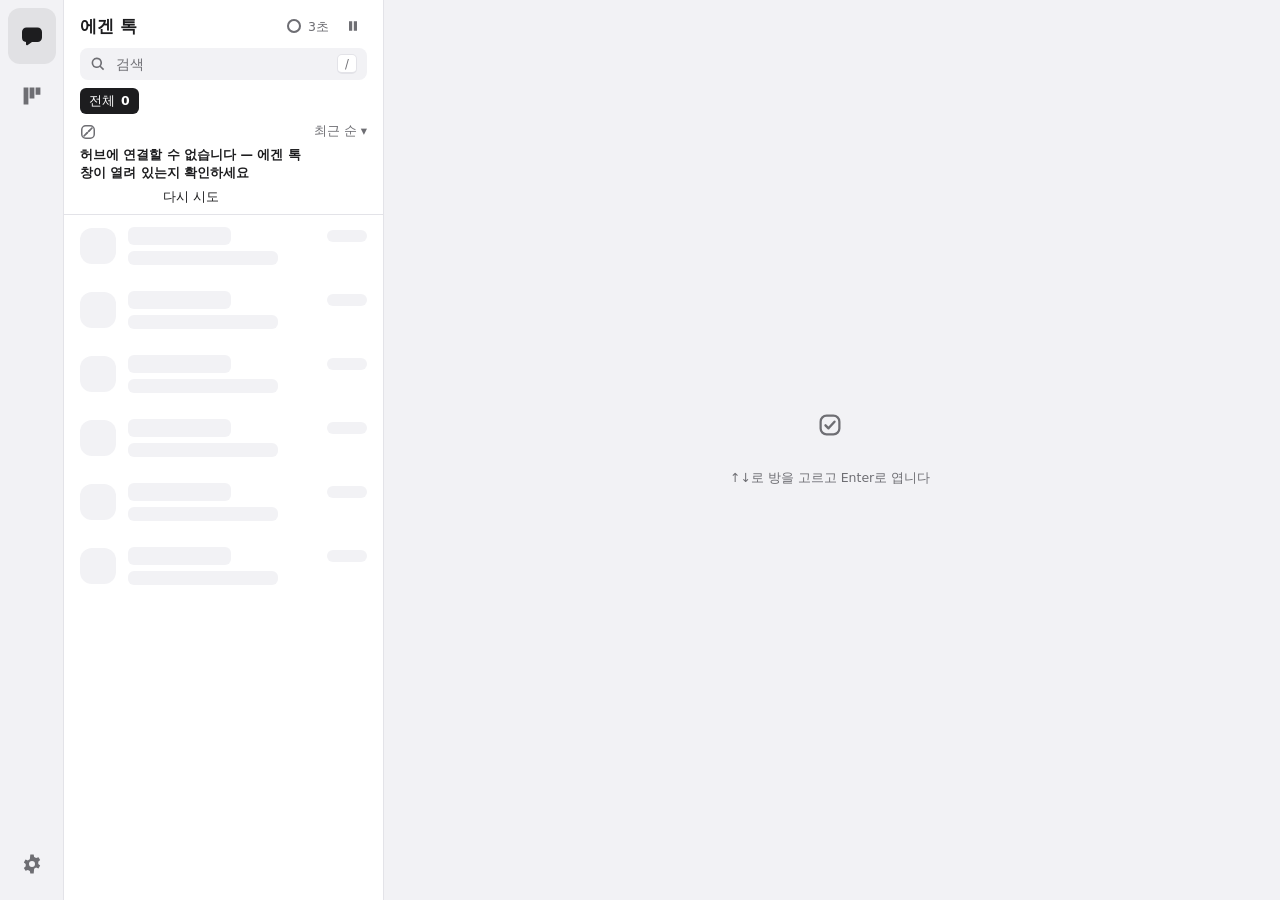
==== commit 73728aeb: "Pixel office: per-agent looks, accessories, more walkers, idle walks Each family has 5 hair/outfit l" ====
--- a/index.html
+++ b/index.html
@@ -4088,10 +4088,14 @@
 /* atDecode2 (art/sprites/at2_decode.js, copied verbatim into ui/src/72-sprites.js by build.py). */
 /* AT_SPRITES v2 -> the v1 runtime shape (frames = arrays of row strings), decoded once at load.
    Identical exposures share one row array (tagged with _rid) so callers can cache per raster. v1 passes through.
-   Variant keys (`work~1` ...) decode like any state; anims[f][s].vars (rotation sets) is copied unchanged. */
+   Variant keys (`work~1` ...) decode like any state; anims[f][s].vars (rotation sets) is copied unchanged.
+   v2.1: palettes may be 'rrggbb'x35 strings (expanded to [null, '#rrggbb', ...]); pools[*].hd (head anchor runs) becomes
+   rows._hd = [view, hx, hy, bx, by] per raster, pools[*].oc (occluded overlay pixels: distinct sets + per-raster runs) rows._oc = Set of y*w+x;
+   looks and family walkers (variants with fam/size, no palettes) pass through. */
 window.atDecode2 = function atDecode2(V) {
   if (!V || V.version !== 2 || !V.pools) return V;
-  const pools = {};
+  const pools = {}, P = p => typeof p === 'string' ? [null].concat(p.match(/.{6}/g).map(c => '#' + c)) : p;
+  const pmap = o => { const r = {}; for (const k of Object.keys(o || {})) r[k] = typeof o[k] === 'string' ? P(o[k]) : pmap(o[k]); return r; };
   for (const name of Object.keys(V.pools)) {
     const p = V.pools[name], n = p.w * p.h, codes = [], out = [], recs = p.r ? p.r.split(',') : [];
     for (let r = 0; r < recs.length; r++) {
@@ -4112,6 +4116,27 @@
       rows._rid = name + ':' + r;
       out.push(rows);
     }
+    if (p.hd) {
+      let r = 0, i = 0;
+      const s = p.hd, n36 = c => parseInt(c, 36);
+      while (i < s.length && r < out.length) {
+        const t = [s[i], n36(s[i + 1]), n36(s[i + 2]), n36(s[i + 3]) - 10, n36(s[i + 4]) - 10];
+        i += 5; let j = i;
+        while (j < s.length && !(s.charCodeAt(j) >= 65 && s.charCodeAt(j) <= 90)) j++;
+        const cnt = j > i ? n36(s.slice(i, j)) : 1; i = j;
+        for (let k = 0; k < cnt && r < out.length; k++) out[r++]._hd = t;
+      }
+    }
+    if (p.oc) {
+      const sets = p.oc.t.map(s => { const set = new Set(); for (let i = 0; i < s.length; i += 4) { const a = parseInt(s.slice(i, i + 3), 36), n = parseInt(s[i + 3], 36); for (let k = 0; k < n; k++) set.add(a + k); } return set; });
+      const s = p.oc.i; let i = 0, r = 0;
+      while (i < s.length) {
+        const id = (s.charCodeAt(i) - 65) * 26 + s.charCodeAt(i + 1) - 65; let j = i + 2;
+        while (j < s.length && !(s.charCodeAt(j) >= 65 && s.charCodeAt(j) <= 90)) j++;
+        const cnt = j > i + 2 ? parseInt(s.slice(i + 2, j), 36) : 1; i = j;
+        for (let k = 0; k < cnt; k++, r++) if (id && out[r]) out[r]._oc = sets[id - 1];
+      }
+    }
     pools[name] = out;
   }
   const expand = (a, pool) => {
@@ -4122,7 +4147,8 @@
     o.frames = f;
     return o;
   };
-  const S = { version: 2, lead: V.lead, intern: V.intern, palettes: V.palettes, anims: {}, rasters: {} };
+  const S = { version: 2, lead: V.lead, intern: V.intern, palettes: pmap(V.palettes), anims: {}, rasters: {} };
+  if (V.looks) S.looks = V.looks;
   for (const fam of Object.keys(V.anims)) {
     S.anims[fam] = {};
     for (const size of Object.keys(V.anims[fam])) {
@@ -4133,13 +4159,13 @@
   }
   if (V.walker) {
     const W = V.walker, ex = an => { const o = {}; for (const k of Object.keys(an)) o[k] = expand(an[k], pools.walker); return o; };
-    S.walker = { w: W.w, h: W.h, anchorX: W.anchorX, anchorY: W.anchorY, palettes: W.palettes, anims: ex(W.anims),
-      variants: (W.variants || []).map(v => ({ name: v.name, palettes: v.palettes, anims: ex(v.anims) })) };
+    S.walker = { w: W.w, h: W.h, anchorX: W.anchorX, anchorY: W.anchorY, palettes: pmap(W.palettes), anims: ex(W.anims),
+      variants: (W.variants || []).map(v => Object.assign({ name: v.name, anims: ex(v.anims) }, v.palettes ? { palettes: pmap(v.palettes) } : {}, v.fam ? { fam: v.fam, size: v.size } : {})) };
   }
   for (const k of Object.keys(pools)) S.rasters[k] = pools[k].length;
   return S;
 };
-window.AT_SPRITES = {"version":2,"lead":{"w":48,"h":56,"anchorX":21,"anchorY":51,"deskY":45},"intern":{"w":32,"h":42,"anchorX":15,"anchorY":39,"deskY":34},"palettes":{"claude":{"claude":[null,"#351313","#834d49","#cf8e79","#efbc9e","#ffdfbd","#e8a18f","#3a1a22","#fff8ee","#8a3a3a","#5c3740","#895044","#b4744c","#d99b63","#efbd83","#752a25","#9e4633","#c8643f","#d7805b","#e69b77","#9a8a7a","#c6b6a0","#f2e4c8","#fff5e2","#965a1b","#e0a83a","#fdd288","#fff1b8","#e08a5c","#a5492f","#9c908b","#f2ebe0","#c8643f","#f6f2ec","#b4e2f6","#e49c74"],"codex":[null,"#130d10","#6e4240","#b37b61","#d9a17d","#f1cba3","#ce8974","#161a2e","#f2f7ff","#7a3536","#2c3046","#41465d","#59627d","#7e8aa4","#acb7c7","#22130d","#3f2d24","#5e4a3c","#705e51","#827367","#978678","#c2b29e","#efe0c6","#fcf1dd","#6f241f","#c8643f","#df9471","#ffb070","#5e4a3c","#3f2d24","#6b011e","#c8643f","#5e4a3c","#f6f2ec","#b4e2f6","#9e856d"],"agy":[null,"#2d1916","#825a61","#d09c96","#f2c9b2","#ffe9cd","#eaa6a4","#2b2160","#ffffff","#a03a55","#775c7f","#b18ba5","#dec0cd","#f4dce0","#fff0e4","#8b6448","#ae855d","#d0a874","#e3c092","#f6d7af","#a29890","#cec5b9","#fbf3e4","#fff9ef","#531215","#a8503a","#c17e65","#ffe9b0","#e6c290","#a8804e","#044c38","#7d9a6a","#d0a874","#f6f2ec","#b4e2f6","#ecc799"]},"chatgpt":{"claude":[null,"#241d1f","#834d49","#cf8e79","#efbc9e","#ffdfbd","#e8a18f","#3a1a22","#fff8ee","#8a3a3a","#5c3740","#895044","#b4744c","#d99b63","#efbd83","#8b8f8e","#b7bbb9","#e4e8e6","#eef2f0","#f8fbf9","#004d46","#0a7664","#10a37f","#7ac39b","#06080c","#202327","#5e6265","#c4f7e2","#10a37f","#0c7a60","#004647","#10a37f","#e4e8e6","#f6f2ec","#b4e2f6","#e2f4ec"],"codex":[null,"#0d0f17","#6e4240","#b37b61","#d9a17d","#f1cba3","#ce8974","#161a2e","#f2f7ff","#7a3536","#2c3046","#41465d","#59627d","#7e8aa4","#acb7c7","#14161c","#1e2027","#292b32","#47474e","#66656b","#989a9a","#c4c6c5","#f2f4f3","#f9faf9","#03534b","#10a37f","#7ac39b","#7affc4","#292b32","#1e2027","#989a9a","#f2f4f3","#292b32","#f6f2ec","#b4e2f6","#637d76"],"agy":[null,"#092328","#825a61","#d09c96","#f2c9b2","#ffe9cd","#eaa6a4","#2b2160","#ffffff","#a03a55","#775c7f","#b18ba5","#dec0cd","#f4dce0","#fff0e4","#0f5a52","#147e6a","#14a57f","#58b88f","#82cba2","#9c9e9d","#c8cac9","#f6f8f7","#f9faf9","#050609","#1d2024","#5b5f61","#d6fff0","#f6f8f7","#bfe8dc","#8f9695","#e9efec","#14a57f","#f6f2ec","#b4e2f6","#80cdac"]},"gemini":{"claude":[null,"#1f1a37","#834d49","#cf8e79","#efbc9e","#ffdfbd","#e8a18f","#3a1a22","#fff8ee","#8a3a3a","#5c3740","#895044","#b4744c","#d99b63","#efbd83","#40488c","#5a66b8","#7586e6","#9c99f0","#bfadf9","#928ea0","#beb9ce","#ece6ff","#fdf8ff","#aa7738","#f0c860","#fef4da","#fff6c8","#a9b6ff","#4e5ab8","#938da5","#ece6ff","#fff2a8","#f6f2ec","#b4e2f6","#afa7f5"],"codex":[null,"#0c0b26","#6e4240","#b37b61","#d9a17d","#f1cba3","#ce8974","#161a2e","#f2f7ff","#7a3536","#2c3046","#41465d","#59627d","#7e8aa4","#acb7c7","#080038","#19165f","#2e3488","#4e4793","#6c5a9c","#767d9b","#9ea7cc","#c8d4ff","#e7e2fe","#503473","#9b72cb","#cb98d5","#e2b8ff","#2e3488","#19165f","#481e77","#9b72cb","#e8e0ff","#f6f2ec","#b4e2f6","#6f6fb6"],"agy":[null,"#1b1b38","#825a61","#d09c96","#f2c9b2","#ffe9cd","#eaa6a4","#2b2160","#ffffff","#a03a55","#775c7f","#b18ba5","#dec0cd","#f4dce0","#fff0e4","#232a8d","#3648be","#4a68f0","#7b7bf7","#a38ffb","#9a98a4","#c6c4d1","#f4f2ff","#fcf8ff","#7a427a","#d47ec8","#faabd6","#ffd6f6","#9b72cb","#3a3fb0","#9a98a4","#f4f2ff","#fff4b8","#f6f2ec","#b4e2f6","#a596f5"]},"grok":{"claude":[null,"#241d1f","#834d49","#cf8e79","#efbc9e","#ffdfbd","#e8a18f","#3a1a22","#fff8ee","#8a3a3a","#5c3740","#895044","#b4744c","#d99b63","#efbd83","#8a8a8a","#b5b5b5","#e2e2e2","#ececec","#f6f6f6","#020202","#0b0b0b","#1a1a1a","#575757","#1c1c1c","#5a5a5a","#7c7c7c","#ffffff","#1a1a1a","#1a1a1a","#000000","#1a1a1a","#e2e2e2","#f6f2ec","#b4e2f6","#f2f2f2"],"codex":[null,"#0e0f16","#6e4240","#b37b61","#d9a17d","#f1cba3","#ce8974","#161a2e","#f2f7ff","#7a3536","#2c3046","#41465d","#59627d","#7e8aa4","#acb7c7","#101015","#1a1a1f","#25252a","#424145","#605e63","#9a9a9a","#c6c6c6","#f4f4f4","#fafafa","#9b9b9b","#e8e8e8","#f5f5f5","#ffffff","#f4f4f4","#9a9a9a","#9a9a9a","#f4f4f4","#25252a","#f6f2ec","#b4e2f6","#7e7e81"],"agy":[null,"#17121b","#825a61","#d09c96","#f2c9b2","#ffe9cd","#eaa6a4","#2b2160","#ffffff","#a03a55","#775c7f","#b18ba5","#dec0cd","#f4dce0","#fff0e4","#1b1b20","#26262b","#313136","#4f4e52","#6e6c70","#9c9c9c","#c8c8c8","#f6f6f6","#fafafa","#a5a5a5","#f2f2f2","#fafafa","#d8e4ff","#f6f6f6","#bcbcbc","#a4a4a4","#fafafa","#313136","#f6f2ec","#b4e2f6","#878789"]},"muse":{"claude":[null,"#311326","#834d49","#cf8e79","#efbc9e","#ffdfbd","#e8a18f","#3a1a22","#fff8ee","#8a3a3a","#5c3740","#895044","#b4744c","#d99b63","#efbd83","#71285f","#9b407d","#c85a9c","#dc76a6","#ef92b3","#a0959c","#cdc0c7","#fbeef4","#fff8fa","#1e346d","#4f78c8","#63a6d7","#cfe0ff","#f08ac0","#8e3470","#142172","#4f78c8","#ffd166","#f6f2ec","#b4e2f6","#e790bc"],"codex":[null,"#110a23","#6e4240","#b37b61","#d9a17d","#f1cba3","#ce8974","#161a2e","#f2f7ff","#7a3536","#2c3046","#41465d","#59627d","#7e8aa4","#acb7c7","#140030","#2f0d59","#4c2a80","#663f88","#7f5591","#985982","#ca7aa8","#ff9ccf","#fddee6","#1e346d","#4f78c8","#63a6d7","#9ec4ff","#4c2a80","#2f0d59","#9a478a","#ff9ccf","#f06aa8","#f6f2ec","#b4e2f6","#8e66ae"],"agy":[null,"#281732","#825a61","#d09c96","#f2c9b2","#ffe9cd","#eaa6a4","#2b2160","#ffffff","#a03a55","#775c7f","#b18ba5","#dec0cd","#f4dce0","#fff0e4","#65238e","#8b3db9","#b357e6","#d072e7","#ea8de9","#a49aa2","#d0c5cd","#fff3fb","#fff8fb","#1e346d","#4f78c8","#63a6d7","#bfe0ff","#f06aa8","#7a2aa8","#c0631e","#ffd166","#ffd166","#f6f2ec","#b4e2f6","#df8be8"]}},"anims":{"claude":{"lead":{"work":{"fps":12,"loop":true,"key":0,"seq":[0,3,1,3,0,3,1,3,2,16,0,3,1,3,0,3,1,3,2,12,3,4,4,1,5,2,6,1,7,2,8,1,9,3,8,3,9,3,2,16,0,3,1,3,0,3,1,3,2,24,0,3,1,3,0,3,1,3,2,12,3,4,4,1,5,2,6,1,10,2,2,22]},"tool":{"fps":12,"loop":true,"key":37,"seq":[11,28,12,4,13,3,14,2,15,5,14,2,16,3,13,3,11,2,17,5,18,3,19,2,11,33,20,1,21,2,20,1,11,49,17,5,18,3,19,2,11,22]},"child":{"fps":12,"loop":true,"key":0,"seq":[22,38,23,2,24,3,25,2,26,7,27,5,28,3,29,2,26,19,30,3,26,18,31,1,32,2,31,1,33,2,34,3,35,2,22,35,36,5,37,3,38,2,22,22]},"user":{"fps":12,"loop":false,"key":21,"next":"user_loop","seq":[39,4,40,2,41,3,42,3,43,2,44,2,45,2,44,3,46,5]},"user_loop":{"fps":12,"loop":true,"key":0,"seq":[46,42,47,1,48,2,47,1,46,6,49,5,50,3,51,2,46,16,52,3,53,3,52,3,46,3,54,2,46,48,47,1,48,2,47,1,46,4,49,5,50,3,51,2,46,22]},"stall":{"fps":12,"loop":true,"key":0,"seq":[55,44,56,2,57,3,58,2,59,1,60,5,61,3,62,2,59,11,63,1,64,2,63,1,58,2,57,3,56,2,65,43,55,21,66,5,67,3,68,2,55,22]},"idle":{"fps":12,"loop":true,"key":0,"seq":[69,12,70,12,71,12,72,12,69,4,73,5,74,3,75,2,70,10,71,12,72,12,76,2,77,2,78,2,79,2,80,2,81,2,82,2,83,2,84,2,85,24,84,2,86,2,82,2,81,2,80,2,87,2,88,2,89,1,90,1,91,2,92,2,69,6,70,8,71,8,72,8,69,8,70,44]},"done":{"fps":12,"loop":false,"key":17,"next":"done_loop","seq":[93,4,94,4,95,3,96,2,97,4,98,5,97,6,95,3,99,3,100,6]},"done_loop":{"fps":12,"loop":true,"key":0,"seq":[100,52,101,1,102,2,101,2,103,3,104,2,100,24,105,8,106,6,100,48,101,5,103,3,104,2,100,22]},"stopped":{"fps":12,"loop":true,"key":0,"seq":[107,52,108,5,109,3,110,2,111,14,107,72,112,5,113,3,114,2,107,22]},"work~1":{"fps":12,"loop":true,"key":52,"seq":[0,6,1,3,0,3,1,3,0,3,2,4,115,18,116,3,115,9,117,5,118,3,119,2,115,8,116,3,115,9,120,2,121,3,120,2,115,18,116,3,115,9,122,22,123,1,124,2,123,1,2,3,3,1,125,3,126,1,127,2,128,1,129,2,1,3,0,3,1,3,0,3,1,2,0,8]},"work~2":{"fps":12,"loop":true,"key":30,"seq":[0,6,1,3,0,3,1,3,0,3,2,4,130,2,131,2,132,4,133,22,134,2,135,2,136,1,137,3,138,1,139,1,140,1,141,26,142,18,143,3,132,6,131,2,144,3,0,3,1,3,0,3,1,3,0,3,1,3,0,3,1,3,2,3,3,5,145,3,10,2,2,1,0,3,1,3,0,3,1,3,0,3,1,3,0,3]},"work~3":{"fps":12,"loop":true,"key":25,"seq":[0,6,1,3,0,3,1,3,0,3,2,4,146,3,147,27,148,5,149,3,150,2,147,2,151,3,147,4,151,3,147,4,152,1,153,2,152,1,154,2,155,22,154,2,147,28,144,3,0,3,1,3,0,3,126,3,125,2,128,1,127,2,156,1,129,1,0,2,1,3,0,3,1,3,0,11]},"idle~1":{"fps":12,"loop":true,"key":42,"seq":[69,12,157,2,158,12,159,12,160,12,161,2,162,4,163,1,164,1,165,2,166,2,167,8,168,12,169,12,170,4,171,12,172,4,173,2,174,4,175,2,70,12,71,12,72,2,176,5,177,3,178,2,69,12,70,12,71,12,72,12,69,12,70,12,71,2,69,8]},"idle~2":{"fps":12,"loop":true,"key":60,"seq":[69,12,179,6,180,12,181,10,182,4,183,8,184,4,185,1,186,3,187,2,188,4,189,4,69,4,190,6,191,10,192,3,193,12,194,12,71,12,72,12,69,7,73,5,195,3,75,2,70,7,71,12,72,12,69,12,70,12,71,12,72,7,69,8]},"idle~3":{"fps":12,"loop":true,"key":73,"seq":[69,12,196,2,197,3,198,14,199,3,200,4,197,14,201,3,202,2,203,2,204,1,205,2,206,1,207,14,208,3,197,4,209,14,199,3,200,4,197,14,210,3,207,4,196,3,71,12,72,7,176,5,74,3,92,2,69,7,70,12,71,12,72,12,69,12,70,12,71,7,69,8]},"stall~1":{"fps":12,"loop":true,"key":30,"seq":[55,28,211,2,212,22,213,2,214,2,213,1,215,1,216,2,217,2,212,16,218,2,219,2,218,2,219,2,212,18,220,2,221,4,212,2,218,2,219,2,218,2,219,2,212,18,222,10,223,5,224,1,225,2,68,2,55,22]},"child~1":{"fps":12,"loop":true,"key":61,"seq":[22,22,226,3,144,2,227,2,228,2,227,2,228,19,229,1,230,2,229,2,231,2,232,1,233,2,228,17,227,2,228,2,227,2,228,20,234,2,235,3,236,2,237,31,238,1,239,2,238,1,240,1,241,5,242,3,243,2,240,1,236,2,235,3,234,2,2,3,144,2,226,3,22,6]},"done_loop~1":{"fps":12,"loop":true,"key":36,"seq":[100,28,244,3,95,2,245,3,246,16,247,5,248,3,249,2,246,12,250,2,251,4,252,46,95,2,253,3,100,17,101,5,103,3,104,2,100,22]},"done_loop~2":{"fps":12,"loop":true,"key":76,"seq":[100,28,254,12,105,4,255,8,256,4,257,1,258,3,259,2,260,10,105,4,255,12,105,4,254,12,105,4,255,12,105,4,106,12,100,12,101,5,103,3,104,2,100,22]},"user_loop~1":{"fps":12,"loop":true,"key":42,"seq":[46,32,261,3,262,4,263,3,264,3,265,3,266,3,267,1,268,2,269,3,270,3,271,12,272,1,273,2,272,1,263,3,264,3,265,3,266,3,267,3,271,18,274,3,46,36,49,5,50,3,51,2,46,22]},"vars":{"work":["work","work~1","work~2","work~3"],"idle":["idle","idle~1","idle~2","idle~3"],"stall":["stall","stall~1"],"child":["child","child~1"],"done_loop":["done_loop","done_loop~1","done_loop~2"],"user_loop":["user_loop","user_loop~1"]}},"intern":{"work":{"fps":12,"loop":true,"key":0,"seq":[0,3,1,3,0,3,1,3,2,16,0,3,1,3,0,3,1,3,2,16,3,1,4,2,5,1,6,2,7,1,8,3,7,3,8,3,2,16,0,3,1,3,0,3,1,3,2,24,0,3,1,3,0,3,1,3,2,16,3,1,4,2,5,1,9,2,2,22]},"tool":{"fps":12,"loop":true,"key":38,"seq":[10,28,11,4,12,4,13,2,14,4,15,2,10,13,16,5,10,27,17,1,18,2,17,1,10,60,16,5,10,22]},"child":{"fps":12,"loop":true,"key":0,"seq":[19,38,20,3,21,16,22,5,21,15,23,3,21,18,24,1,25,2,24,1,26,3,19,48,27,5,19,22]},"user":{"fps":12,"loop":false,"key":19,"next":"user_loop","seq":[28,4,29,3,30,3,31,2,32,2,33,2,32,3,34,5]},"user_loop":{"fps":12,"loop":true,"key":0,"seq":[34,42,35,1,36,2,35,1,34,11,37,5,34,16,32,3,34,4,32,3,34,49,35,1,36,2,35,1,34,12,37,5,34,22]},"stall":{"fps":12,"loop":true,"key":0,"seq":[38,44,39,3,40,10,41,5,40,7,42,1,43,2,42,1,39,3,44,43,38,34,45,5,38,22]},"idle":{"fps":12,"loop":true,"key":0,"seq":[46,12,47,12,48,12,49,12,46,9,50,3,51,2,47,10,48,12,49,12,52,2,53,2,54,2,55,2,56,2,57,2,58,2,59,2,60,24,59,2,61,2,57,2,56,2,55,2,54,2,53,2,52,2,46,1,50,5,46,2,47,8,48,8,49,8,46,8,47,48]},"done":{"fps":12,"loop":false,"key":17,"next":"done_loop","seq":[62,4,63,4,64,3,65,2,66,4,67,5,66,6,64,3,68,3,69,6]},"done_loop":{"fps":12,"loop":true,"key":0,"seq":[69,53,70,2,69,2,71,5,69,24,72,8,73,6,69,53,71,5,69,22]},"stopped":{"fps":12,"loop":true,"key":0,"seq":[74,52,75,5,76,5,75,14,74,77,77,5,74,22]},"work~1":{"fps":12,"loop":true,"key":52,"seq":[0,6,1,3,0,3,1,3,0,3,2,4,78,18,79,3,78,14,80,5,78,8,79,3,78,9,81,2,82,3,81,2,78,18,79,3,78,9,83,22,84,1,85,2,84,1,2,4,0,3,1,1,86,2,87,3,1,3,0,3,1,3,0,3,1,2,0,8]},"work~2":{"fps":12,"loop":true,"key":30,"seq":[0,6,1,3,0,3,1,3,0,3,2,4,88,2,89,2,90,4,91,24,92,2,93,1,94,4,95,1,92,1,96,26,97,18,98,3,90,6,89,2,99,3,0,3,1,3,0,3,1,3,0,3,1,3,0,3,1,3,2,8,9,5,2,1,0,3,1,3,0,3,1,3,0,3,1,3,0,3]},"idle~1":{"fps":12,"loop":true,"key":40,"seq":[46,12,100,12,101,12,102,12,103,2,104,4,105,3,106,5,105,4,107,12,108,12,109,4,110,12,111,4,112,4,47,12,48,12,49,12,46,3,50,5,46,4,47,12,48,12,49,12,46,12,47,12,48,10,46,8]},"idle~2":{"fps":12,"loop":true,"key":60,"seq":[46,12,113,6,114,12,115,10,116,4,117,12,118,1,119,5,118,4,120,4,46,4,121,6,122,10,123,3,124,12,125,12,48,12,49,12,46,12,51,5,47,7,48,12,49,12,46,12,47,12,48,12,49,7,46,8]},"idle~3":{"fps":12,"loop":true,"key":73,"seq":[46,12,126,2,127,3,128,14,129,3,130,4,127,14,131,3,132,2,133,2,134,1,135,2,136,1,132,14,137,3,127,4,138,14,129,3,130,4,127,14,131,3,132,4,126,3,48,12,49,12,50,5,46,7,47,12,48,12,49,12,46,12,47,12,48,7,46,8]},"stall~1":{"fps":12,"loop":true,"key":30,"seq":[38,28,139,2,140,22,141,2,142,2,141,1,143,1,144,2,145,2,140,16,141,2,142,2,141,2,142,2,140,18,146,2,147,4,140,2,141,2,142,2,141,2,142,2,140,18,148,15,149,1,150,2,45,2,38,22]},"child~1":{"fps":12,"loop":true,"key":61,"seq":[19,22,151,3,152,2,153,2,154,2,153,2,154,20,153,2,154,2,155,2,156,3,154,17,153,2,154,2,153,2,154,20,157,3,158,31,159,1,160,2,159,1,161,10,162,2,163,3,164,3,152,2,151,3,19,14]},"done_loop~1":{"fps":12,"loop":true,"key":36,"seq":[69,28,165,3,64,2,166,3,167,21,168,5,167,12,169,6,170,46,64,2,171,3,69,22,71,5,69,22]},"done_loop~2":{"fps":12,"loop":true,"key":76,"seq":[69,28,172,12,72,4,173,12,72,1,174,3,175,2,172,10,72,4,173,12,72,4,172,12,72,4,173,12,72,4,73,12,69,17,71,5,69,22]},"user_loop~1":{"fps":12,"loop":true,"key":42,"seq":[34,32,176,3,177,4,178,3,177,3,179,3,177,3,180,6,181,5,180,7,182,1,183,2,182,1,178,3,177,3,179,3,177,3,180,18,184,3,34,47,37,5,34,22]},"vars":{"work":["work","work~1","work~2"],"idle":["idle","idle~1","idle~2","idle~3"],"stall":["stall","stall~1"],"child":["child","child~1"],"done_loop":["done_loop","done_loop~1","done_loop~2"],"user_loop":["user_loop","user_loop~1"]}}},"codex":{"lead":{"work":{"fps":12,"loop":true,"key":0,"seq":[275,2,276,2,275,2,276,2,277,1,275,2,276,2,278,11,275,2,276,2,275,2,276,2,277,1,275,2,276,2,278,5,279,3,280,2,278,2,281,2,278,1,282,2,283,2,282,2,283,3,282,2,283,2,278,11,275,2,276,2,275,2,276,2,277,1,275,2,276,2,278,19,275,2,276,2,275,2,276,2,277,1,275,2,276,2,278,11,279,1,284,2,280,2,278,43]},"tool":{"fps":12,"loop":true,"key":32,"seq":[285,23,286,4,287,3,288,2,289,5,288,2,290,2,287,1,291,2,292,1,293,2,285,37,294,1,295,2,294,1,285,44,292,3,293,2,285,43]},"child":{"fps":12,"loop":true,"key":0,"seq":[296,33,297,2,298,3,299,2,300,2,301,3,302,2,300,24,303,3,300,18,304,1,305,2,304,1,306,2,307,3,308,2,296,29,309,3,310,2,296,43]},"user":{"fps":12,"loop":false,"key":21,"next":"user_loop","seq":[311,4,312,2,313,3,314,3,315,2,316,2,317,2,316,3,318,5]},"user_loop":{"fps":12,"loop":true,"key":0,"seq":[318,37,319,1,320,2,319,1,318,1,321,3,322,2,318,26,323,3,324,3,323,3,318,3,325,2,318,43,319,1,320,1,326,1,327,1,321,1,322,2,318,43]},"stall":{"fps":12,"loop":true,"key":0,"seq":[328,39,329,2,330,1,331,2,332,1,333,1,334,1,335,21,336,1,337,2,336,1,338,2,330,3,329,2,339,38,328,15,340,3,341,2,328,43]},"idle":{"fps":12,"loop":true,"key":0,"seq":[342,9,343,9,344,9,345,9,342,6,346,3,347,2,343,7,344,9,345,9,348,2,349,2,350,2,351,2,352,2,353,2,354,2,355,2,356,2,357,19,356,2,358,2,354,2,353,2,352,2,351,2,350,2,349,2,348,2,342,5,346,3,347,2,343,6,344,8,345,8,342,8,343,13]},"done":{"fps":12,"loop":false,"key":17,"next":"done_loop","seq":[359,4,360,4,361,3,362,2,363,4,364,5,363,6,361,3,365,3,366,6]},"done_loop":{"fps":12,"loop":true,"key":0,"seq":[366,42,367,3,368,2,366,1,369,2,366,31,370,8,371,6,366,37,367,3,368,2,366,43]},"stopped":{"fps":12,"loop":true,"key":0,"seq":[372,42,373,3,374,2,375,24,372,49]},"work~1":{"fps":12,"loop":true,"key":38,"seq":[275,4,276,2,275,2,276,2,275,2,278,4,376,13,377,3,376,10,378,3,379,2,376,4,377,3,376,6,380,2,381,3,380,2,376,13,377,3,376,6,382,17,383,1,384,2,383,1,278,4,275,2,276,2,275,2,276,2,275,2,276,2,275,2,276,2,275,2,385,2,386,1,387,1,388,1,276,1,278,11,275,2,276,2,275,2,276,2,275,2,276,2,278,11,275,8]},"work~2":{"fps":12,"loop":true,"key":24,"seq":[275,4,276,2,275,2,276,2,275,2,278,4,389,2,390,2,391,4,392,18,393,1,394,2,395,2,396,1,391,2,397,21,398,13,399,3,400,6,390,2,401,3,275,2,276,2,275,2,276,2,275,2,276,2,275,2,276,2,278,9,275,2,276,2,275,2,276,2,275,1,386,1,385,2,387,2,276,2,275,2,276,2,275,2,276,2,278,11,275,2,276,2,275,2,276,2,275,2,276,2,278,2,275,8]},"work~3":{"fps":12,"loop":true,"key":19,"seq":[275,4,276,2,275,2,276,2,275,2,278,4,402,3,403,23,404,3,405,1,406,1,407,2,403,4,407,3,403,4,407,3,403,4,408,1,409,2,408,1,410,2,411,17,410,2,403,23,401,3,275,2,276,2,275,2,276,2,275,2,276,2,275,2,385,2,386,1,387,1,388,1,276,1,275,2,276,2,275,2,276,2,275,2,276,2,278,11,275,2,276,2,275,2,276,2,275,2,276,1,275,8]},"idle~1":{"fps":12,"loop":true,"key":34,"seq":[342,9,412,2,413,9,414,9,415,9,416,4,417,2,418,1,419,2,420,1,421,2,422,9,423,9,424,9,425,4,426,4,427,9,428,7,429,2,430,4,431,2,344,9,345,9,342,5,346,3,432,1,347,1,343,8,344,9,345,9,342,17]},"idle~2":{"fps":12,"loop":true,"key":47,"seq":[342,9,433,6,434,9,435,8,436,4,437,6,438,3,439,2,440,6,441,4,342,4,442,6,443,9,444,1,445,3,446,9,447,9,448,1,342,9,343,9,344,9,345,6,449,3,432,2,342,7,343,9,344,9,345,9,342,9]},"idle~3":{"fps":12,"loop":true,"key":61,"seq":[342,9,450,2,451,3,452,11,453,3,454,4,451,10,455,1,456,2,457,1,458,1,459,3,450,1,460,2,461,1,459,11,462,3,451,4,463,11,453,3,454,4,451,11,464,3,459,4,450,3,344,9,345,9,342,3,346,3,432,2,342,1,343,9,344,9,345,9,342,15]},"stall~1":{"fps":12,"loop":true,"key":25,"seq":[328,23,465,2,466,17,467,2,468,1,469,1,470,1,471,1,472,2,466,13,471,2,472,2,471,2,472,2,466,13,473,2,474,2,466,2,471,2,472,2,471,2,472,2,466,13,475,16,465,2,328,3,340,3,341,2,328,43]},"child~1":{"fps":12,"loop":true,"key":51,"seq":[296,17,476,3,477,2,478,2,479,2,478,2,479,14,480,1,481,2,482,2,478,2,479,15,478,2,479,2,478,2,479,15,483,2,484,3,485,2,486,26,487,1,488,2,487,1,489,10,490,2,491,1,492,1,493,1,484,2,483,2,494,3,477,2,476,3,296,31]},"done_loop~1":{"fps":12,"loop":true,"key":31,"seq":[366,23,495,3,361,2,496,3,497,11,498,3,499,2,497,17,500,2,501,2,502,41,361,2,503,3,366,18,367,3,368,2,366,43]},"done_loop~2":{"fps":12,"loop":true,"key":62,"seq":[366,23,504,9,370,4,505,6,506,3,507,2,370,2,508,9,370,4,505,9,370,4,504,9,370,4,505,9,370,4,371,12,366,19,367,3,368,2,366,43]},"user_loop~1":{"fps":12,"loop":true,"key":37,"seq":[318,27,509,3,510,4,511,3,512,3,513,2,514,1,515,2,516,1,517,1,518,2,519,13,520,1,521,2,520,1,511,3,512,3,513,3,522,3,518,3,519,13,523,3,318,35,321,3,322,2,318,43]},"vars":{"work":["work","work~1","work~2","work~3"],"idle":["idle","idle~1","idle~2","idle~3"],"stall":["stall","stall~1"],"child":["child","child~1"],"done_loop":["done_loop","done_loop~1","done_loop~2"],"user_loop":["user_loop","user_loop~1"]}},"intern":{"work":{"fps":12,"loop":true,"key":0,"seq":[185,2,186,2,185,2,186,2,187,1,185,2,186,2,188,11,185,2,186,2,185,2,186,2,187,1,185,2,186,2,188,5,189,3,190,2,188,2,191,2,188,1,192,2,193,2,192,2,193,3,192,2,193,2,188,11,185,2,186,2,185,2,186,2,187,1,185,2,186,2,188,19,185,2,186,2,185,2,186,2,187,1,185,2,186,2,188,11,189,1,194,2,190,2,188,43]},"tool":{"fps":12,"loop":true,"key":33,"seq":[195,23,196,4,197,4,198,2,199,4,200,2,195,3,201,3,202,2,195,32,188,1,191,2,188,1,195,49,201,3,202,2,195,43]},"child":{"fps":12,"loop":true,"key":0,"seq":[203,33,204,3,205,6,206,3,207,2,205,20,208,3,205,18,209,1,210,2,209,1,211,3,203,37,212,3,213,2,203,43]},"user":{"fps":12,"loop":false,"key":19,"next":"user_loop","seq":[214,4,215,3,216,3,217,2,218,2,219,2,218,3,220,5]},"user_loop":{"fps":12,"loop":true,"key":0,"seq":[220,37,221,1,222,2,221,1,220,1,223,3,224,2,220,26,218,3,220,4,218,3,220,44,221,1,222,2,221,1,220,1,223,3,224,2,220,43]},"stall":{"fps":12,"loop":true,"key":0,"seq":[225,39,226,3,227,3,228,2,229,17,230,1,231,2,230,1,226,3,232,38,225,23,233,3,234,2,225,43]},"idle":{"fps":12,"loop":true,"key":0,"seq":[235,9,236,9,237,9,238,9,235,6,239,3,240,2,236,7,237,9,238,9,241,2,242,2,243,2,244,2,245,2,246,2,247,2,248,2,249,19,248,2,250,2,246,2,245,2,244,2,243,2,242,2,241,2,235,8,236,1,251,3,240,2,236,2,237,8,238,8,235,8,236,17]},"done":{"fps":12,"loop":false,"key":17,"next":"done_loop","seq":[252,4,253,4,254,3,255,2,256,4,257,5,256,6,254,3,258,3,259,6]},"done_loop":{"fps":12,"loop":true,"key":0,"seq":[259,42,260,3,261,2,259,1,262,2,259,31,263,8,264,6,259,37,260,3,261,2,259,43]},"stopped":{"fps":12,"loop":true,"key":0,"seq":[265,42,266,3,267,2,268,24,265,49]},"work~1":{"fps":12,"loop":true,"key":38,"seq":[185,4,186,2,185,2,186,2,185,2,188,4,269,13,270,3,269,10,271,3,272,2,269,4,270,3,269,6,273,2,274,3,273,2,269,13,270,3,269,6,275,17,276,1,277,2,276,1,188,4,185,2,186,2,185,2,186,2,185,2,186,2,185,2,186,2,185,2,278,2,279,1,280,1,281,1,186,1,188,11,185,2,186,2,185,2,186,2,185,2,186,2,188,11,185,8]},"work~2":{"fps":12,"loop":true,"key":24,"seq":[185,4,186,2,185,2,186,2,185,2,188,4,282,2,283,2,284,4,285,18,286,1,287,2,288,2,289,1,284,2,290,21,291,13,292,3,293,6,283,2,294,3,185,2,186,2,185,2,186,2,185,2,186,2,185,2,186,2,188,9,185,2,186,2,185,2,186,2,185,1,279,1,278,2,280,2,186,2,185,2,186,2,185,2,186,2,188,11,185,2,186,2,185,2,186,2,185,2,186,2,188,2,185,8]},"idle~1":{"fps":12,"loop":true,"key":32,"seq":[235,9,295,9,296,9,297,9,298,6,299,3,300,1,301,1,302,8,303,9,304,9,305,4,306,4,307,9,308,7,309,4,237,9,238,9,235,9,236,4,251,3,240,2,237,9,238,9,235,9,236,8,235,8]},"idle~2":{"fps":12,"loop":true,"key":47,"seq":[235,9,310,6,311,9,312,8,313,4,314,6,315,3,316,2,317,6,318,4,235,4,319,6,320,9,321,1,322,3,323,9,324,9,325,1,235,9,236,9,237,9,238,6,326,3,327,2,235,7,236,9,237,9,238,9,235,9]},"idle~3":{"fps":12,"loop":true,"key":61,"seq":[235,9,328,2,329,3,330,11,331,3,332,4,329,10,333,1,334,2,335,1,336,1,337,3,328,1,338,2,339,1,337,11,340,3,329,4,341,11,331,3,332,4,329,11,342,3,337,4,328,3,237,9,238,9,235,3,239,3,327,2,235,1,236,9,237,9,238,9,235,15]},"stall~1":{"fps":12,"loop":true,"key":25,"seq":[225,23,343,2,344,17,345,2,346,1,347,1,348,1,349,1,350,2,344,13,349,2,350,2,349,2,350,2,344,13,351,2,352,2,344,2,349,2,350,2,349,2,350,2,344,13,353,16,343,2,225,3,233,3,234,2,225,43]},"child~1":{"fps":12,"loop":true,"key":51,"seq":[203,17,354,3,355,2,356,2,357,2,356,2,357,14,358,1,359,2,360,2,356,2,357,15,356,2,357,2,356,2,357,15,361,3,362,26,363,1,364,2,363,1,365,12,361,2,366,1,367,2,368,1,369,1,355,1,354,3,203,39]},"done_loop~1":{"fps":12,"loop":true,"key":31,"seq":[259,23,370,3,254,2,371,3,372,11,373,3,374,2,372,17,375,4,376,41,254,2,377,3,259,18,260,3,261,2,259,43]},"done_loop~2":{"fps":12,"loop":true,"key":62,"seq":[259,23,378,9,263,4,379,6,380,3,381,2,263,2,378,9,263,4,379,9,263,4,378,9,263,4,379,9,263,4,264,12,259,19,260,3,261,2,259,43]},"user_loop~1":{"fps":12,"loop":true,"key":37,"seq":[220,27,382,3,383,4,384,3,383,3,385,2,386,1,387,2,388,1,389,1,390,12,391,1,392,2,391,1,384,3,383,3,385,3,383,3,390,13,393,3,220,41,223,3,224,2,220,43]},"vars":{"work":["work","work~1","work~2"],"idle":["idle","idle~1","idle~2","idle~3"],"stall":["stall","stall~1"],"child":["child","child~1"],"done_loop":["done_loop","done_loop~1","done_loop~2"],"user_loop":["user_loop","user_loop~1"]}}},"agy":{"lead":{"work":{"fps":12,"loop":true,"key":0,"seq":[524,1,525,1,526,2,525,2,526,2,527,2,528,3,529,3,530,6,531,1,532,1,533,2,534,2,535,2,536,3,537,2,538,1,539,2,540,3,527,3,541,1,542,2,543,1,544,2,545,1,546,1,547,2,546,1,548,1,549,2,550,3,527,9,551,2,552,1,553,1,554,2,555,2,530,5,556,3,536,7,537,2,538,1,539,2,540,2,557,1,525,1,526,2,525,1,551,1,552,2,558,3,559,4,549,3,550,3,527,1,541,1,560,2,541,1,527,4,528,3,529,3,530,7,556,3,536,7,537,2,538,1,539,2,540,3,527,4,528,3,558,3,559,4,549,3,550,2]},"tool":{"fps":12,"loop":true,"key":35,"seq":[561,1,562,9,563,3,564,3,565,7,566,3,567,4,568,3,569,2,570,1,571,2,572,2,573,1,574,1,575,3,576,3,577,3,578,4,579,3,561,3,562,9,563,3,564,3,565,7,566,3,580,5,581,1,582,1,583,1,584,1,585,1,586,2,587,3,562,4,563,3,577,3,578,4,579,3,561,3,562,9,563,3,564,3,565,7,566,3,580,7,588,2,585,1,586,2,587,3,562,4,563,3,577,3,578,4,579,3,561,2]},"child":{"fps":12,"loop":true,"key":0,"seq":[589,1,590,9,591,3,592,3,593,7,594,3,595,7,596,2,597,1,598,2,599,3,600,2,601,2,602,3,603,3,604,4,605,3,606,3,601,9,607,3,608,3,609,1,610,3,611,3,612,3,613,4,614,3,615,2,616,1,617,2,618,1,619,2,620,1,621,2,622,1,623,2,624,1,625,1,626,2,627,4,628,3,589,3,590,9,591,3,592,3,593,7,594,3,595,7,596,2,597,1,629,2,630,3,590,4,591,3,626,3,627,4,628,3,589,2]},"user":{"fps":12,"loop":false,"key":21,"next":"user_loop","seq":[631,1,632,3,633,2,634,3,635,1,636,2,637,2,638,2,639,2,640,2,641,1,642,2,643,3]},"user_loop":{"fps":12,"loop":true,"key":0,"seq":[643,1,644,9,645,6,646,4,642,6,647,4,648,5,649,1,650,4,651,1,652,2,653,1,644,1,654,6,655,4,643,6,644,9,645,6,656,3,657,1,658,2,659,3,642,1,647,2,660,2,648,5,649,1,650,5,644,4,654,6,655,4,643,6,644,9,645,6,661,1,662,2,661,1,642,6,647,4,648,5,649,1,650,5,644,4,654,6,655,4,643,5]},"stall":{"fps":12,"loop":true,"key":0,"seq":[663,1,664,9,665,3,666,3,667,7,668,3,669,7,670,2,671,1,672,2,673,3,664,1,674,2,675,1,676,2,677,1,678,1,679,2,680,4,681,3,682,3,683,9,684,1,685,1,686,1,687,1,688,1,689,1,690,1,691,3,692,2,693,1,694,3,695,7,696,2,697,1,698,2,699,3,700,4,701,3,702,3,703,4,704,3,705,3,700,2,664,7,665,3,666,3,667,7,668,3,669,7,670,2,671,1,672,2,673,3,664,4,665,3,706,3,707,4,708,3,663,2]},"idle":{"fps":12,"loop":true,"key":0,"seq":[709,1,710,9,711,1,712,2,713,3,714,6,715,1,716,3,717,7,718,2,719,1,720,2,721,3,722,3,710,1,711,3,723,3,724,4,725,3,726,3,727,5,728,4,729,3,730,3,715,1,731,6,732,3,733,2,734,2,735,2,736,1,737,1,738,1,739,1,740,2,741,2,742,1,743,1,744,2,745,1,746,1,747,2,748,3,749,4,750,3,751,3,752,7,745,2,753,2,754,1,755,1,756,2,757,2,758,2,759,2,760,1,761,1,762,2,763,7,764,1,765,1,766,1,767,2,768,3,727,1,728,3,729,3,769,2,770,1,771,4,772,3,709,3,710,5,727,4,712,3,713,3,714,7,773,3,774,7,765,2,766,1,767,2,768,3,727,4,712,3,775,3,776,4,725,3,726,2]},"done":{"fps":12,"loop":false,"key":17,"next":"done_loop","seq":[777,1,778,3,779,4,780,2,781,1,782,2,783,3,784,1,785,5,784,1,786,3,787,2,788,3,789,2,790,1,791,1,792,1,793,1,794,3]},"done_loop":{"fps":12,"loop":true,"key":0,"seq":[794,1,795,9,796,3,797,3,798,7,799,3,800,7,791,2,792,1,793,2,801,3,795,4,796,3,802,3,803,2,804,2,805,3,794,3,795,9,796,3,797,3,798,7,799,1,806,2,807,6,808,1,809,2,810,1,811,2,801,3,795,4,796,3,802,3,804,4,805,3,794,3,795,9,796,3,797,3,798,7,799,3,800,7,791,2,792,1,793,2,801,3,795,4,796,3,802,3,804,4,805,3,794,2]},"stopped":{"fps":12,"loop":true,"key":0,"seq":[812,1,813,9,814,3,815,3,816,7,817,3,818,7,819,2,820,1,821,2,822,3,813,4,814,3,823,2,824,1,825,4,826,3,827,3,828,9,829,3,830,1,815,2,816,7,817,3,818,7,819,2,820,1,821,2,822,3,813,4,814,3,823,3,831,4,832,3,812,3,813,9,814,3,815,3,816,7,817,3,818,7,819,2,820,1,821,2,822,3,813,4,814,3,823,3,831,4,832,3,812,2]},"work~1":{"fps":12,"loop":true,"key":43,"seq":[524,1,525,3,526,2,525,2,526,2,551,2,528,1,529,3,833,7,834,3,835,6,836,1,837,2,838,1,839,2,840,3,841,4,842,3,843,3,844,4,845,3,846,1,847,2,848,1,841,8,849,2,850,1,851,2,852,1,853,1,833,6,834,3,835,7,837,2,854,1,839,2,840,3,841,3,855,1,856,3,857,3,858,4,859,3,860,3,855,3,861,1,862,2,861,1,527,2,528,2,551,1,554,1,553,2,531,2,555,2,531,2,555,1,533,1,532,2,535,2,534,2,535,2,536,1,537,2,538,1,539,2,540,3,527,4,528,1,551,2,863,2,864,1,865,4,866,3,524,2]},"work~2":{"fps":12,"loop":true,"key":24,"seq":[524,1,525,3,526,2,525,2,526,2,551,2,528,1,529,3,867,2,868,2,869,3,870,1,871,2,872,7,873,2,874,1,875,2,876,3,877,4,878,1,879,2,880,3,881,2,882,2,883,3,884,3,885,9,886,3,887,3,888,1,889,6,890,3,891,7,892,2,893,1,894,2,895,3,896,1,897,2,898,1,899,2,551,1,864,1,863,2,865,2,900,2,866,2,901,1,902,1,524,2,526,2,527,7,528,3,529,2,554,1,531,1,555,2,531,2,555,2,532,2,533,1,535,1,534,2,535,2,534,2,903,2,538,1,539,2,540,3,527,4,528,3,558,1,864,2,900,1,865,3,866,3,524,2]},"work~3":{"fps":12,"loop":true,"key":19,"seq":[524,1,525,3,526,2,525,2,526,2,551,2,528,1,529,3,904,3,905,4,906,3,907,7,908,2,909,1,910,2,911,3,912,4,913,3,914,1,857,2,858,1,915,3,916,1,859,2,860,1,917,2,912,2,855,3,912,4,918,1,919,2,920,1,921,2,922,4,923,3,924,3,925,4,926,3,927,2,928,1,929,2,911,3,912,4,913,3,914,3,915,4,916,3,917,3,912,3,898,3,525,2,526,1,552,1,551,2,553,2,554,1,531,1,555,2,531,2,555,2,532,2,533,1,535,1,534,2,535,2,534,2,903,2,538,1,539,2,540,3,527,4,528,3,558,1,864,2,900,1,865,3,866,3,524,2]},"idle~1":{"fps":12,"loop":true,"key":39,"seq":[709,1,710,9,711,1,930,2,931,3,932,4,933,3,934,1,935,2,936,4,937,3,938,2,939,1,940,2,941,3,942,4,943,1,944,2,945,1,946,2,947,2,948,2,949,3,950,3,951,5,952,4,953,3,954,3,955,1,956,3,957,3,958,3,959,2,960,1,961,1,962,3,963,2,964,1,965,2,966,3,967,3,968,1,969,3,970,1,971,2,972,4,973,2,974,1,975,3,728,7,722,2,976,3,977,3,731,3,978,4,979,3,763,4,774,3,765,2,766,1,767,2,768,3,728,4,729,3,769,3,980,1,771,3,772,3,981,3,722,2,710,7,711,3,982,1,713,2,714,7,773,2,716,1,717,7,983,2,984,1,720,2,721,3,722,4,976,2,711,1,723,3,724,4,985,3,709,2]},"idle~2":{"fps":12,"loop":true,"key":55,"seq":[709,1,710,9,711,1,986,2,987,3,988,1,989,6,990,3,991,2,992,5,993,2,994,1,995,1,996,1,997,3,998,4,999,3,1000,3,1001,1,1002,3,1003,3,1004,3,1005,4,710,4,1006,1,1007,3,1008,2,1009,1,1010,7,1011,2,1012,1,1013,2,1014,5,1015,2,1016,1,1017,2,1018,1,1019,2,1020,4,1021,3,1022,2,769,1,980,4,974,3,975,3,722,9,976,2,711,1,982,3,978,7,773,3,774,7,765,1,983,1,984,1,1023,2,1024,3,728,4,976,3,770,3,771,4,772,1,985,2,709,3,710,6,727,3,712,3,713,3,714,2,715,5,716,3,717,3,733,4,718,2,719,1,720,2,721,2,1025,1,710,4,711,3,723,3,776,1,724,3,985,3,709,2]},"idle~3":{"fps":12,"loop":true,"key":69,"seq":[709,1,710,9,711,1,1026,2,1027,3,1028,7,1029,3,1030,3,1031,3,1032,1,1033,2,1034,1,1035,2,1036,3,1037,4,1038,3,1039,1,1040,2,1041,1,1042,3,1043,1,1044,1,1045,1,1046,1,1047,1,1048,1,1049,9,1050,3,1051,3,1052,4,1053,3,1054,3,1055,7,1056,2,1057,1,1058,2,1059,2,1036,1,1037,4,1038,3,1039,3,1060,2,1041,2,1061,1,1043,2,1048,2,1062,1,1063,2,728,7,729,3,730,1,977,2,731,7,732,2,979,1,763,7,764,2,1064,1,767,2,768,3,727,4,712,2,729,1,769,3,980,4,974,3,981,3,722,8,710,1,711,3,982,3,978,4,714,3,773,3,774,5,717,2,983,2,984,1,1023,2,1024,3,728,1,722,3,976,3,770,3,771,1,724,3,985,3,709,2]},"stall~1":{"fps":12,"loop":true,"key":28,"seq":[663,1,664,9,665,3,666,3,667,7,668,3,1065,2,1066,5,1067,2,1068,1,1069,2,1070,3,1071,4,1072,3,1073,2,1074,1,1075,1,1076,2,1075,1,1077,1,1078,2,1079,3,1071,9,1072,2,1080,1,1081,1,1082,2,1083,2,1084,2,1085,3,1086,3,1066,7,1067,2,1068,1,1087,2,1088,2,1070,1,1071,1,1089,2,1090,1,1091,1,1080,2,1074,2,1092,1,1093,4,1078,3,1079,3,1071,5,1094,4,1095,3,1096,3,1097,6,1098,1,1099,1,668,2,669,7,670,2,671,1,672,2,673,3,664,4,665,3,706,3,707,4,708,3,663,2]},"child~1":{"fps":12,"loop":true,"key":57,"seq":[589,1,590,9,591,3,592,3,593,4,1100,3,1101,2,1102,1,1103,1,1104,2,1103,2,1104,2,1105,2,1106,1,1107,2,1108,3,1109,4,1110,3,1111,1,1112,2,1113,2,1114,2,1115,3,1116,3,1109,9,1110,3,1117,2,1118,1,1119,1,1120,2,1119,4,1121,3,1104,7,1105,2,1106,1,1107,1,1122,1,1123,1,1124,2,1125,1,1126,2,1127,1,1128,3,1129,3,1130,4,1131,3,1132,3,1127,9,1133,3,1134,1,1135,2,1136,1,1137,3,1138,3,1139,3,1140,3,1141,1,1142,1,1143,2,1144,1,1145,1,1146,1,1147,2,1148,1,1149,2,1150,3,590,1,591,3,626,3,627,4,628,3,589,2]},"done_loop~1":{"fps":12,"loop":true,"key":34,"seq":[794,1,795,9,796,3,797,3,798,7,799,3,1151,3,788,2,1152,3,1153,1,1154,1,1155,5,1156,4,1157,6,1158,4,1159,6,1156,9,1160,2,1161,2,1162,2,1163,10,1164,9,1165,1,1166,5,1167,4,1162,6,1168,4,1169,3,1170,2,1171,1,1172,2,795,7,796,3,797,3,798,7,799,3,800,7,791,2,792,1,793,2,801,3,795,4,796,3,802,3,804,4,805,3,794,2]},"done_loop~2":{"fps":12,"loop":true,"key":71,"seq":[794,1,795,9,796,3,797,3,798,7,799,3,1173,7,1174,2,1175,1,1176,1,1177,1,1178,3,1179,4,1180,3,1181,3,1182,1,1183,3,1184,1,1185,2,1186,3,1187,6,1188,3,1189,1,1180,2,1190,3,1191,6,1192,1,806,3,1173,7,1174,2,1175,1,1176,1,1177,1,1178,3,1179,4,1180,3,1181,3,1182,1,1183,3,1184,1,1193,2,1194,3,1195,7,795,2,796,3,797,3,798,7,799,3,800,7,791,2,792,1,793,2,801,3,795,4,796,3,802,3,804,4,805,3,794,2]},"user_loop~1":{"fps":12,"loop":true,"key":40,"seq":[643,1,644,9,645,6,646,4,642,6,647,4,1196,3,1197,2,1198,1,1199,1,1200,3,1201,1,1202,2,1203,2,1204,1,1205,3,1206,2,1207,1,1208,3,1209,6,1210,7,1211,1,1212,1,1213,1,1214,1,1215,3,1216,1,1217,2,1218,2,1219,1,1220,3,1221,2,1222,1,1223,3,1224,5,1225,1,1226,5,1210,2,1227,2,1228,1,654,5,655,4,643,6,644,9,645,6,646,4,642,6,647,4,648,5,649,1,650,5,644,4,654,6,655,4,643,5]},"vars":{"work":["work","work~1","work~2","work~3"],"idle":["idle","idle~1","idle~2","idle~3"],"stall":["stall","stall~1"],"child":["child","child~1"],"done_loop":["done_loop","done_loop~1","done_loop~2"],"user_loop":["user_loop","user_loop~1"]}},"intern":{"work":{"fps":12,"loop":true,"key":0,"seq":[394,1,395,1,396,2,395,2,396,2,397,8,398,6,399,2,400,2,401,2,402,2,403,6,398,5,397,3,404,1,405,2,404,1,406,2,407,1,408,1,409,2,408,2,410,5,397,9,395,2,396,2,395,2,400,2,398,8,403,10,398,4,399,1,395,1,396,2,395,2,396,2,397,3,410,10,397,1,404,1,405,2,404,1,397,10,398,10,403,10,398,5,397,10,410,9]},"tool":{"fps":12,"loop":true,"key":36,"seq":[411,1,412,15,413,10,414,4,415,4,416,2,417,4,418,1,419,1,412,9,411,10,412,15,413,9,420,1,421,2,422,1,423,7,413,5,412,10,411,10,412,15,413,10,423,10,413,5,412,10,411,9]},"child":{"fps":12,"loop":true,"key":0,"seq":[424,1,425,15,426,10,427,10,428,3,429,2,430,10,431,10,430,12,432,3,429,10,433,8,434,1,435,1,436,1,437,1,438,3,425,10,424,10,425,15,426,10,427,10,426,5,425,10,424,9]},"user":{"fps":12,"loop":false,"key":19,"next":"user_loop","seq":[439,1,440,3,441,3,442,3,443,2,444,2,445,2,446,3,447,2,448,3]},"user_loop":{"fps":12,"loop":true,"key":0,"seq":[448,1,449,15,447,10,450,10,447,4,451,1,452,2,453,1,449,7,448,10,449,15,446,3,447,4,446,3,450,10,447,5,449,10,448,10,449,12,453,1,452,2,451,1,447,9,450,10,447,5,449,10,448,9]},"stall":{"fps":12,"loop":true,"key":0,"seq":[454,1,455,15,456,10,457,10,456,5,455,1,458,3,459,6,460,10,459,6,461,1,462,2,461,1,458,3,463,2,464,10,465,10,464,5,463,10,466,4,454,6,455,15,456,10,457,10,456,5,455,10,454,9]},"idle":{"fps":12,"loop":true,"key":0,"seq":[467,1,468,10,469,5,470,6,471,4,472,7,473,3,474,5,475,3,468,7,467,4,476,6,469,5,477,10,471,1,474,9,473,2,478,2,479,2,480,2,481,2,482,2,483,2,484,1,485,1,486,2,487,7,488,10,487,5,486,2,489,2,490,2,491,2,492,2,493,2,494,2,495,2,496,4,497,4,498,6,470,2,471,3,477,5,475,5,499,3,467,7,468,1,469,14,470,10,498,10,470,5,469,10,476,9]},"done":{"fps":12,"loop":false,"key":17,"next":"done_loop","seq":[500,1,501,3,502,4,503,3,504,2,505,3,506,1,507,5,506,4,508,2,509,3,510,3,511,2,512,1,513,3]},"done_loop":{"fps":12,"loop":true,"key":0,"seq":[513,1,514,15,512,10,511,10,512,5,514,10,515,2,513,8,514,15,512,8,516,2,517,6,518,4,519,2,512,3,514,10,513,10,514,15,512,10,511,10,512,5,514,10,513,9]},"stopped":{"fps":12,"loop":true,"key":0,"seq":[520,1,521,15,522,10,523,10,522,5,521,9,524,1,525,10,524,13,521,2,522,10,523,10,522,5,521,10,520,10,521,15,522,10,523,10,522,5,521,10,520,9]},"work~1":{"fps":12,"loop":true,"key":43,"seq":[394,1,395,3,396,2,395,2,396,2,395,2,397,4,526,10,527,6,528,3,527,1,526,5,529,10,530,8,531,2,532,1,529,8,533,2,534,3,533,1,535,1,526,9,527,7,528,3,526,5,529,3,536,7,537,10,536,3,538,1,539,2,538,1,397,4,395,2,396,2,399,2,400,2,399,2,400,2,399,2,402,2,401,2,402,2,403,4,398,5,397,5,395,2,396,2,395,1,394,9]},"work~2":{"fps":12,"loop":true,"key":24,"seq":[394,1,395,3,396,2,395,2,396,2,395,2,397,4,540,2,541,2,542,4,543,2,544,10,543,5,545,5,546,2,547,3,548,2,549,8,550,15,551,1,552,9,553,7,554,3,542,5,555,1,556,2,557,3,395,2,396,2,394,2,558,2,394,2,558,2,394,2,396,2,397,12,395,1,399,1,400,2,399,2,400,2,399,2,400,1,402,1,401,2,402,2,401,2,402,2,403,1,398,5,397,8,395,2,558,1,394,8]},"idle~1":{"fps":12,"loop":true,"key":37,"seq":[467,1,468,10,559,5,560,6,561,4,562,7,563,3,564,5,565,3,566,3,567,4,568,10,569,1,570,11,571,3,572,8,573,1,574,1,575,3,576,7,577,4,578,1,579,4,580,4,477,2,581,9,499,1,475,10,468,5,496,6,470,4,498,7,472,3,471,5,477,3,475,7,499,4,467,6,468,5,469,10,470,1,471,9,472,2,473,8,474,3,496,2,468,9,469,1,476,1,467,8]},"idle~2":{"fps":12,"loop":true,"key":55,"seq":[467,1,468,10,582,5,583,1,584,9,585,2,586,8,587,1,588,4,589,10,590,1,591,9,592,4,468,4,593,6,594,1,595,9,596,1,597,2,598,8,599,3,600,2,601,9,477,1,581,10,475,11,468,4,496,7,470,3,498,8,472,2,471,5,477,4,475,6,499,5,467,5,468,6,469,9,470,2,471,8,472,3,473,7,474,4,496,1,468,10,476,1,467,8]},"idle~3":{"fps":12,"loop":true,"key":69,"seq":[467,1,468,10,602,2,603,3,604,10,605,3,606,3,607,4,608,5,603,8,609,2,610,1,611,4,612,1,613,2,614,1,611,1,615,12,616,3,608,4,617,6,618,7,606,3,619,4,608,1,603,10,620,2,610,3,611,4,612,1,602,2,477,11,475,2,474,9,496,1,497,10,470,5,469,6,477,4,581,7,499,3,475,8,468,7,496,4,470,6,498,5,472,5,471,5,477,1,475,9,499,1,467,8]},"stall~1":{"fps":12,"loop":true,"key":28,"seq":[454,1,455,15,456,10,621,2,622,8,623,5,624,7,625,2,626,1,627,1,628,2,627,2,629,5,624,11,625,2,626,2,630,2,631,2,623,6,622,10,632,2,633,2,623,1,624,1,625,2,626,2,625,2,626,2,624,1,629,10,624,5,634,10,635,6,636,2,456,2,457,10,456,5,455,10,454,9]},"child~1":{"fps":12,"loop":true,"key":57,"seq":[424,1,425,15,426,4,637,3,638,2,639,1,640,1,641,2,640,2,641,5,642,5,643,8,644,2,645,2,646,2,645,6,643,12,644,2,643,1,642,1,639,2,642,7,641,10,642,1,647,3,648,1,649,10,650,10,649,8,651,1,652,2,651,1,653,3,654,9,647,1,655,2,656,3,657,2,658,3,426,5,425,10,424,9]},"done_loop~1":{"fps":12,"loop":true,"key":34,"seq":[513,1,514,15,512,10,659,3,509,2,660,3,661,2,662,5,663,10,664,10,663,9,665,4,666,2,667,10,668,10,667,5,666,10,669,7,670,2,671,1,672,2,514,13,512,10,511,10,512,5,514,10,513,9]},"done_loop~2":{"fps":12,"loop":true,"key":71,"seq":[513,1,514,15,512,10,673,10,674,1,516,4,675,10,676,1,677,4,678,5,679,6,680,4,675,5,681,6,516,4,673,10,674,1,516,4,675,10,676,1,677,4,682,5,683,7,514,8,512,10,511,10,512,5,514,10,513,9]},"user_loop~1":{"fps":12,"loop":true,"key":40,"seq":[448,1,449,15,447,10,450,4,684,3,685,3,686,1,687,3,686,1,688,2,689,3,688,3,690,2,691,10,690,4,692,1,693,2,692,1,694,3,688,3,689,1,695,2,686,3,696,5,697,10,696,1,698,3,447,1,449,10,448,10,449,15,447,10,450,10,447,5,449,10,448,9]},"vars":{"work":["work","work~1","work~2"],"idle":["idle","idle~1","idle~2","idle~3"],"stall":["stall","stall~1"],"child":["child","child~1"],"done_loop":["done_loop","done_loop~1","done_loop~2"],"user_loop":["user_loop","user_loop~1"]}}}},"walker":{"w":16,"h":27,"anchorX":8,"anchorY":26,"palettes":{"claude":[null,"#3f1d17","#6a3a36","#c27c68","#efb896","#ffdcbc","#ef9a8a","#2a1e2e","#ffffff","#8a3a3a","#25060c","#381716","#4a2a22","#694b41","#896f63","#893c09","#b56d1b","#d8a548","#efc274","#ffe1af","#4a2727","#5b3830","#6a4a3a","#a58d7c","#010000","#2a1c1c","#544846","#ffffff","#d8a548","#b56d1b","#9c908b","#f2ebe0","#d8a548","#f6f2ec","#a8dcf0","#ffd7a8"],"chatgpt":[null,"#353241","#6a3a36","#c27c68","#efb896","#ffdcbc","#ef9a8a","#2a1e2e","#ffffff","#8a3a3a","#030407","#0e1016","#1e2026","#3e3d43","#605d63","#6e7276","#9a9fa3","#c9ced2","#e4eaec","#f6fbfc","#111319","#1e2127","#2c3036","#666c6f","#024041","#10a37f","#93d2a1","#ffffff","#c9ced2","#9a9fa3","#004647","#10a37f","#c9ced2","#f6f2ec","#a8dcf0","#c8f8e4"],"gemini":[null,"#2f244b","#6a3a36","#c27c68","#efb896","#ffdcbc","#ef9a8a","#2a1e2e","#ffffff","#8a3a3a","#180630","#281842","#3a2a54","#62486c","#8a6a85","#5f4e90","#8b7abe","#b9a8ee","#e3c0fa","#ffe1fd","#140c4e","#1e1f5f","#2a3170","#866899","#210183","#5a6cf5","#d194f9","#ffffff","#b9a8ee","#8b7abe","#a4a4a4","#fafafa","#b9a8ee","#f6f2ec","#a8dcf0","#d6c6ff"],"grok":[null,"#423d4b","#6a3a36","#c27c68","#efb896","#ffdcbc","#ef9a8a","#2a1e2e","#ffffff","#8a3a3a","#0a0a0a","#191919","#2a2a2a","#494949","#6a6a6a","#919191","#bfbfbf","#f0f0f0","#fafafa","#fafafa","#010101","#070707","#141414","#4b4b4b","#1c1c1c","#6a6a6a","#9c9c9c","#ffffff","#f0f0f0","#bfbfbf","#000000","#141414","#f0f0f0","#f6f2ec","#a8dcf0","#ffffff"],"muse":[null,"#402042","#6a3a36","#c27c68","#efb896","#ffdcbc","#ef9a8a","#2a1e2e","#ffffff","#8a3a3a","#30052d","#44183c","#5a2a4a","#7e4c62","#a1717c","#8a437a","#be6e9f","#f39cc6","#fdc5d4","#ffedef","#1b1167","#242779","#2f3a8a","#9571af","#0b007a","#0866ff","#25bae3","#ffffff","#f39cc6","#be6e9f","#c0631e","#ffd166","#f39cc6","#f6f2ec","#a8dcf0","#ffc6ea"]},"anims":{"walk":{"fps":12,"loop":true,"key":0,"seq":[0,1,1,1,2,1,3,1,4,1,5,1,6,1,7,1,8,1,9,1,10,1,11,1]},"stand":{"fps":12,"loop":true,"key":0,"seq":[12,9,13,9,14,9,15,9,12,9,13,3,16,6,17,9,18,9,19,4,12,5,13,9,14,9,15,9,12,9,13,9,14,9,15,9]}},"variants":[{"name":"b","palettes":{"claude":[null,"#0e2128","#7a3f3a","#d08a72","#f8c8a6","#fff0dc","#f6a296","#2a1e2e","#ffffff","#8a3a3a","#872e34","#9d4636","#b0603a","#d08962","#efb38d","#074634","#40704c","#7d9a6a","#9db285","#bdcba2","#201112","#2f201e","#3e2f2a","#786c66","#010000","#2a1c1c","#544846","#ffffff","#7d9a6a","#40704c","#6b011e","#c8643f","#7d9a6a","#f6f2ec","#a8dcf0","#ffd7a8"],"chatgpt":[null,"#0b0614","#7a3f3a","#d08a72","#f8c8a6","#fff0dc","#f6a296","#2a1e2e","#ffffff","#8a3a3a","#ad6d51","#bd875a","#c9a36a","#eccb98","#fff6ea","#000001","#020407","#1f2328","#33393c","#494f51","#2c3038","#3b4048","#4a5058","#879193","#929494","#f2f4f3","#f9faf9","#ffffff","#1f2328","#020407","#a4a4a4","#fafafa","#1f2328","#f6f2ec","#a8dcf0","#c8f8e4"],"gemini":[null,"#0e0629","#7a3f3a","#d08a72","#f8c8a6","#fff0dc","#f6a296","#2a1e2e","#ffffff","#8a3a3a","#b89cd5","#d0b2ea","#e8c8ff","#fff7ff","#fff8fc","#080037","#1e1681","#3a4ab0","#715dbb","#9f72bf","#090230","#121240","#1e2250","#6f587c","#ac5604","#f0c860","#fffaee","#ffffff","#3a4ab0","#1e1681","#481e77","#9b72cb","#3a4ab0","#f6f2ec","#a8dcf0","#d6c6ff"],"grok":[null,"#0b0614","#7a3f3a","#d08a72","#f8c8a6","#fff0dc","#f6a296","#2a1e2e","#ffffff","#8a3a3a","#ababab","#c1c1c1","#d8d8d8","#fafafa","#fafafa","#000001","#161617","#3a3a3c","#515052","#696869","#000000","#040404","#0e0e0e","#434343","#929292","#f2f2f2","#fafafa","#ffffff","#3a3a3c","#161617","#a4a4a4","#fafafa","#3a3a3c","#f6f2ec","#a8dcf0","#ffffff"],"muse":[null,"#140629","#7a3f3a","#d08a72","#f8c8a6","#fff0dc","#f6a296","#2a1e2e","#ffffff","#8a3a3a","#c871b6","#e486c2","#ff9ccf","#ffdde7","#fff6f8","#170037","#420482","#6a3fb0","#9457b3","#ba70b5","#10012b","#1c0e3a","#2a1e4a","#745674","#ba5d15","#ffd166","#fffaee","#ffffff","#6a3fb0","#420482","#0c0981","#0866ff","#6a3fb0","#f6f2ec","#a8dcf0","#ffc6ea"]},"anims":{"walk":{"fps":12,"loop":true,"key":0,"seq":[20,1,21,1,22,1,23,1,24,1,25,1,26,1,27,1,28,1,29,1,30,1,31,1]},"stand":{"fps":12,"loop":true,"key":0,"seq":[32,9,33,9,34,9,35,9,32,9,33,3,36,6,37,9,38,9,39,4,32,5,33,9,34,9,35,9,32,9,33,9,34,9,35,9]}}},{"name":"c","palettes":{"claude":[null,"#0b0a23","#3e2220","#7e4a3a","#b8805a","#d9a47c","#c87a66","#2a1e2e","#ffffff","#8a3a3a","#090101","#190a07","#2a1a14","#483831","#675a52","#000a28","#193150","#3e5a7a","#50768b","#68919b","#a87663","#b68c6c","#c2a37a","#ffedd3","#61041b","#c8643f","#efa67c","#ffffff","#3e5a7a","#193150","#9c908b","#f2ebe0","#3e5a7a","#f6f2ec","#a8dcf0","#ffd7a8"],"chatgpt":[null,"#0c1f2d","#3e2220","#7e4a3a","#b8805a","#d9a47c","#c87a66","#2a1e2e","#ffffff","#8a3a3a","#180808","#291814","#3a2a22","#594a41","#796c64","#024041","#0c6f64","#10a37f","#62ba8e","#93d2a1","#bdc1c1","#d0d4d3","#e4e8e6","#f8fbf9","#000001","#202328","#4a4f52","#ffffff","#10a37f","#0c6f64","#000001","#202328","#10a37f","#f6f2ec","#a8dcf0","#c8f8e4"],"gemini":[null,"#3f3b4f","#3e2220","#7e4a3a","#b8805a","#d9a47c","#c87a66","#2a1e2e","#ffffff","#8a3a3a","#0a0118","#190d29","#2a1e3a","#4e3b53","#735c6e","#888c9c","#b6bbcb","#e6ecfc","#faf9ff","#fcf9ff","#3a39cb","#4251de","#4a68f0","#d3a4fd","#431871","#9b72cb","#e7a5d8","#ffffff","#e6ecfc","#b6bbcb","#1d0285","#4a68f0","#e6ecfc","#f6f2ec","#a8dcf0","#d6c6ff"],"grok":[null,"#25202e","#3e2220","#7e4a3a","#b8805a","#d9a47c","#c87a66","#2a1e2e","#ffffff","#8a3a3a","#000000","#050505","#121212","#2e2e2e","#4e4e4e","#444444","#6d6d6d","#9a9a9a","#b4b4b4","#d0d0d0","#030303","#0d0d0d","#1a1a1a","#525252","#9e9e9e","#fafafa","#fafafa","#ffffff","#9a9a9a","#6d6d6d","#000000","#1a1a1a","#9a9a9a","#f6f2ec","#a8dcf0","#ffffff"],"muse":[null,"#522a1c","#3e2220","#7e4a3a","#b8805a","#d9a47c","#c87a66","#2a1e2e","#ffffff","#8a3a3a","#150212","#270d20","#3a1e2e","#5b3e48","#7c6065","#ba5d15","#df9637","#ffd166","#fff2d8","#fffaee","#2d005f","#3c166f","#4c2a80","#a2689d","#7e0765","#f06aa8","#fcc6c9","#ffffff","#ffd166","#df9637","#530580","#b357e6","#ffd166","#f6f2ec","#a8dcf0","#ffc6ea"]},"anims":{"walk":{"fps":12,"loop":true,"key":0,"seq":[40,1,41,1,42,1,43,1,44,1,45,1,46,1,47,1,48,1,49,1,50,1,51,1]},"stand":{"fps":12,"loop":true,"key":0,"seq":[52,9,53,9,54,9,55,9,52,9,53,3,56,6,57,9,58,9,59,4,52,5,53,9,54,9,55,9,52,9,53,9,54,9,55,9]}}}]},"pools":{"lead":{"w":48,"h":56,"r":"![base64].23445542BG243442C33444542BH2232D2343442BK2F23232BS2.2,A!DHNmmmFkn444BH.144423..23445543BI5J4BI2454C33..2C342.BG2443432...2322.BI23232D..2..BK2.2F...,A!DHNmmmBR.144423.BR5BS2454C33BP2443432BQ23232BS2.2,C!GK.BV1dBUc,D!BLO4F4,D!GL.BS1C..BRddzZP44E44BOaaEaaIT1bcR1z1,F!BJSa7Ea7BO47E47,A!GK..BT.11.BQ..1dcBP..11d111..BL.11ccdccz11.BJ.1ccdddEz1.BH.1cdddEcCz1.BF.1cEeedddccbz1.BIdeeFcDz1.BC.1cddcdddEaDbBHcddeeeddcccbbbaz1.BA.1ccCeeddcccb3bcBIddddccDb333bcBHpqccbbcbb33C2bBHopb3cbC33E2Cz1.BCcb333cI3bBI3443b344F2bbBG33C3333E23aaBF411C44114E2BFcb364F664433BGabC3443D4433BHca24499BN1cD3444444433bDbbz1BAacbbi3333333Dbbba1z1,H!BWM1bRa1.,I!DHNmmmFkn444BH.144423..23445543BI5J4BI2454C33..2C342.BG2443432...2322.BI23232D..2..BK2.2F...,C!BUP1bcR1z1,C!BLO78E78DL4C4,I!BLOa7Ea7BO78E78DL4C4FD..EaHh1aBE.111111Cjnm32lkC111111.W.1iih1hIkhhCg1Cz1.BDiBM.1iDhGnmlFfiDz1.[base64].CknDm1BF.14C23.I3BF2455C32.2BM24544433..2443BJ2443432C.232BK23232E.2.BL2.2,B!BLO78E78DL4C4HW1BQz11iiz1BPgfihihz1BOgfiChhz1BOgfiChhz1BNgfihghhhz1BMgg1ihhhhhz1BLg1.1ihhhhg1BLg1.1ihhhhhh1BKg1..1ghhhhg1BKg1..1hghhhg1BJgg1.1ighhhg1BJtgg1lnlmlml1BJgtC1lnmmmml1BIggtgg1.144421BIggftgg13455433BHgghgtgg13454432BHggggtggC23322BIggggtggD232BJ.......BP.......BO........BO........BP......BR....BT.,J!GM11BS.1dc1BR1d111BQccdccz11BK.Eddddccz1BI.1Eeeddcccz1BG.1cEeedddccbz1BE.1cdddHcbbbz1BC..1cddcDddccabbbbz1BB.1ccDeeeddcccCbaz1BA..1ccddI3bccbbz1Z.1ccddddcCbbb333bcbbz1Y..1ccpqCbbcbbC442bbbz1Y..1ccopb3F344432bbz1Y..1cccb333cbE4433bbbz1X..1ccb43443b3D44322bbz1X..1ccb4a74433a7444323aaz1X..1ccb478444478444332bbz1X..1ccb36D344664433bbbz1X..1cab2C4C44C433Cbbz1X..1cca2C99Kbbz1X..1cbbb34E4433Ebbz1X...1bbba33333C22aDaa1X.C1.11iijnm32lkhg1111iiz1V.1iih1hhDinmlkhhCg1ihihz1T.1iDhghDinmlhhCggfihhhhz1S.1iDhghhCinmlhhgfhggfihhhhz1Q.1iDhgghhCimlhgifCggg1ighhhz1P.1iihhggsChiilmghhCgtgz11ihhhhz1O.1iDhgsCgihjlChCgtgz1.1ihhhhz1N.1iDhgsDhioDhggtgg1...1hhhhhh1M.1iChg1sDhiiDhggtgg1....1444hl12L.1iDh1sDhiiDhggtgg1...2455444442K.1iDh1sDhioChiggtgg1...24543l132L.1iEhtDhiDhCgtgg1....23322O.1iChgghgChiDhCgtC1.....232Q.1ihiigghghhioChgggtgg1...W.1ihhigghghiChggggtgg1..Y.1iGhiChgggftgg1.BA.1HhohhgghgtgBE.1hgghhggChggggtgg1BD.1hihhggChggggtgg1BD.kmlmll1C.......BF.kDml1C.......BG.1C423.........BF.24554432........BF.245C433.......BH.2443432C....BJ.23232E.BM.2.2,O!CILhCAg1.BO24Chg1..BM245544l1...BL345444442.BM2454D432BN2332C232BO232D2,N!CDC232BS24442BIg1ihgghh1455432BHz11iCihh454432BJ.1Emm3322BK..1Cg11332BM..111...BO........BN........BN........BO........BP......BP.......BP.......BQ.....BS...,L!GK.BV1dBUc,G!BLO78E78DL4C4,L!BUP1bcR1z1,L!BLO47E47,L!BJS44E44BOaaEaa,A!CADiRhhiX1ihThDhz1BUhz1UhhgShghhhz1R1ihhiXhz1R1ihGggPghhg1R1ihC4h4tnmgghhggggfffffhgghhg1R1ihh45454lmiiCiCihhhlFhg1R1ihih3f3lmCihhEhhhhhhgChg1XfnmEgFhhhhggY.1iChggiDhEhhhhhhhCg1.U.1ihhhhghihhhDhhhhhhhhg1.W.11ihhhCgggggfffffff111.Y..11thgghhgggffgftgg1..BA..1sEiDgghgtgg1.BC.1shChhDggggtggBGshChhDggggtggBF.......D.......BF.......D.......BF........C......BG.................BG......C........BH....D.......BK.F.....BS...,W!LVdddddBPddccccccdBMdcceecccBNdceDccccCcBIdcceeccccDcccBHdccIbcccz1.BDdPbBFdQz1.BBdBVdBVdBVdSz1.BAdSz1.BAdC34a7D4a7D32bz1.BAdC3478D478Eccz1.BAdC2E4344Ecccz1.BAdbbb343443Gcccz1.BCbbc3499D433ccccBFcccc3HccccBGccb1iF3211bcbBRz,X!VFddcbBOccccDccbcBIcCcbDcccBKccccb3dccccccccBFdcpqC333dccccccccBEdcopb33cCcccb3ccBFdcc4CdcC3cb332cBFdcFcD33343cBFdcI4a7443cBFdcI47844CbBEdD6D434466DbBFc24443443HbBH344499HbbBI34BV3,Y!BCHcpqBTcopCF2BJ34BW4a7BT478BS4J4BKb3C43443C4BLc3C499BQc3F433BNiH2,Z!GI11..BR1cd1..[base64].Y1abcL443Dz1.Z1aaCcai4F33acC1.BPg,BA!GJ.BUd1BVc,BB!GI.BU..C1BUdzBGUbDP1a1Sz1,BA!BQYbDP1a1Sz1,BA!CJJ4,BA!BLS4F4,BA!BJW44E44BOaaEaa,Z!BLQ87E87,Y!BLP87F87,X!BLP87E87,W!GK.BV1dBUc,BK!GL.BS1C..BRddzBKM1bcR1z1,W!BUP1bcR1z1,C!BPH4994,U!LVdddddBPddccccccdBMdcceecccBNdceDccccCcBIdcceeccccDcccBHdccIbcccz1.BDdPbBFdQz1.BBdBVdBVdBVdSz1.BAdSz1.BAdC34a7D4a7D32bz1.BAdC3487E87Eccz1.BAdC2E4344Ecccz1.BAdbbb3C99Hcccz1.BCbbc3499D433ccccBFcccc3HccccBGccb1iF3211bcbBRz,BO!VFddcbBOccccDccbcBIcCcbDcccBKccccb3dccccccccBFdcpqC333dccccccccBEdcopb33cCcccb3ccBFdcc4CdcC3cb332cBFdcFcD33343cBFdcI4a7443cBFdcI48744CbBEdD6D434466DbBFc24C499IbBH344499HbbBI34BV3,M!NRdddddBPddccccccdBMdcceecccBNdceDccccCcBIdcceeccccDcccBHdccGddcbccz1.BDdFccccDccbcBFdCcCcbDcccDz1.2.[base64].BPgg1....BPg1.....BPg1.....BPg1.....BPg1.....BOgg1.....YhOtgg1.....BNtC1....BNgtgg1...BMgggtgg1..BMggggtgg1.BEhhHggggtggBP.......BP.......BP.......BO........BO........BM2C......BJ3442.D....BK232.F.BM.2.,BP!TV2.2BS24242BR345442BP23453432BMc142455433BMa144454432BO2444432BPkm4432BQ1hihz1BQ1hihz1BOa1hhhhz1BOa1hhghz1BC3443Iaihhghz1BNaihhhhg1BNbihihhg1BNaihihhg1BPiihhg1BOfihChBV1..BNfhgff1...BKgifDgz1....BGlmgGgz1....BDgihJgz1....BPg1.....BPg1.....BPg1.....BPg1.....BOgg1.....YhOtgg1.....BMgtC1....BMggtgg1...BMggftgg1..BMgghgtgg1.BEhhHggggtggBPggggtggBP.......BP.......BP......BP........BM2.........BI3442.........BJ232.D.....BK.2.F...,BR!KP2.2BS24242BR345442BP23453432BN242455433BN244454432BO2444432BQ24432.BPkmmlz1..BMz1kmmmz1..BMz11hihz1..BO1hhhz1.BNa1hhhhz1BOa1hBTa1hgBTihgBRaihChg1.BMbihE1..BLbihDg1..BMbihhhh1..BNihhhh1..BMg1ihhh1..BOgfih1..BQgf1..BSgz,BS!IT2.2BS24242BR345442BP2D3432BN242C5C3BP4C4C2BN.2C4432.BO.2C32.BPkmmlz1BTmBS1hihBUhBRa1hBXiBUgBTiChBQaihhhhg1.BMbihiCg1.BMbihihhg1.BQhC1.BNbihD1.BT1.BOz11ih1.BRg11.BTz,BS!KP...BS.2.2.BR24242.BP.D442.BN.23C3C2BP2C5C3BN24C54432BO24C432BP.24432BTlBSkmmmBUiBRz11BXhBUhBT1CiBQbaihghhz1BMcaihChg1BMcaihihhg1BQiCg1BOaiDh1BTh1BPfihhh1BRfih1BTf,BU!BLP4G4,BU!BJT44F44BNaaFaa,BU!GK.BV1dBUc,BX!GL.BS1C..BRddzBKM1bd,BU!BUP1bd,BU!ML.2.2BR.24242BQ.345442BO.23453432BM.242455432BM.2C45BR.2,CA!MM.2.2BR.24242BQ.345442BO.23453432BM.242455432BM.2C45432BO.2C432BP.24432BP.kmmlz1BP.kCmz1BRhigDNiLCh,BU!MI2.2...BP24242...BO345442...BN245C32...BKc14C55432..BKb144454432..BLc144C32..BO24432..BOc1nmlz1.BOa1nCz1.BOa1hCz1.,I!BLOa7Ea7BO47E47DL4C4BKShhllFnlhhBI4444lFn4444BF245544432.134445543BD245D432.234444542BE2443432.C2343442BF.23232.....23232.BG.2.2..C...2.2..BH....D.......BK.F.....BS...,CD!NRdddddBPddccccccdBMdcceecccBNdceDccccCcBIdcceeccccDcccBHdccIbcccz1.BDdPbBFdQz1.BBdBVdBVdBVdSz1.BAdSz1.BAdC34a7D4a7D32bz1.BAdC3447E47Eccz1.BAdC2E4344Ecccz1.BAdbbb3Lcccz1.BCbbc3499D433ccccBFcccc3HccccBGcciijF3C1bc,CE!XBddcbBOccccDccbcBIcCcbDcccBKccccb3dccccccccBFdcpqC333dccccccccBEdcopb33cCcccb3ccBFdcc4CdcC3cb332cBFdcFcD33343cBFdcI4a7443cBFdcJ4744CbBEdD6D434466DbBFc24NbBH344499HbbBI34BV3,CF!BEDcpqBTcopCF2BJ34BW4a7BU47BS4J4BKb3J4BLc3C499BQc3F433BNj,CG!IE11..BR1cd1..[base64].Y1abcL443Dz1.BAaaFnF33acC1,CH!IF.BUd1BVc,CI!IE.BU..C1BUdzBGUbDQa1Sz,CH!BSUbDQa1Sz,CH!BNO47E47,CH!BLS44E44BOaaEaa,M!IG..BT.11.BQ..1dcBP..11d111..BL.11ccdccz11.BJ.1ccdddEz1.BH.1cdddEcCz1.BF.1cEeedddccbz1.BIdeeFcDz1.BC.1cddcdddEaDbBHcddeeeddcccbbbaz1.BA.1ccCeeddcccb3bcBIddddccDb333bcBHpqccbbcbb33C2bBHopb3cbC33E2Cz1.BCcb333cI3bBI3443b344F2bbBGa7C33a7E23aaBF447C4C74E2BFcb36D3C664433BGabD44E4433BHca24499BN1cD3444444433bDbbz1BBbbbi3333333DbbbaaBEThhllFnlhhBI4444l11.11n44442BE245544433.334445542BD245444432.234D542BE2443432C.2343442BF.23232.....23232.BF..2.2...C..2.2.BH.......D....BJ.....F.BM...,CD!IG.BV1dBUc,CO!IH.BS1C..BRddzBKNacR1z1,CD!BWMacR1z1,W!BLO4F4NFiBUiBViBNxIiDz1.R1ihDhHxJiBLxLiBEhhExKhBAhg1shhhhiixhhhggtgfghhV.1111111thhhhixhChggtff111111.TiiiighhgChioEggfiighDhS1ihDgghhgCvvvvCgfiGhg1S1ihDhhgh44vvvvu54giFhg1U1ihDih4554vvu4544hiDhg1W11hhgC4l444vuu443hhghg11Z11hhm454vvvu4443mhh11BEtg4g444uC32ffffBJ33,CR!CEFlBUmxDQxhDQix,CS!CEExDRjDRxh,CR!CGAmxDRhBUxh,CR!GK.BV1dBUc,CV!GL.BS1C..BRddzBKM1bcR1z1,CS!BUP1bcR1z1,CS!BWKklkTkYknnmRnmYknmmmmPnmmmBCgPgBEgRgBChgIlIghBAhhgHjJghhBBgHoJgEiS.111111IhI111111.R1iiiiihgHhHghhhhhi1R.1111111tEvvvvFff111111.R.1iiihhhhgg44Eu54fgihhDi1.BAh4554Cu4C4hGiW1iDhCg444Cu443hhDi1X.11ihD54vvC4Fhi11.Z.11tg4g444uhg32ffff1.BEshh33iohCgggtggBJhh,CY!CNJvvvvBQ44Eu54BC1iI4554Cu4C4Hhi1BCg444Cu443BEihG54vvC4IhiX1ihhEg444uhg32gDhhi1Y11Eg33ihhCggF11BGhh,CZ!BWK.klT.Y.knnmgNfnnz1.W.knDmgLfnmCz1.U.1iDhggLfghDz1.YhCgMfghBDhgtNfghBDhgtNfghBFtEvvvvBF1ihhhhgE44vvvvu54Eghhhhi1R.1111111tg4554Cu4544fff111111.R1iiiihhhhg4h444vuu443giihhhhhi1ThhhH4vE443ghBOuhh32gBKgg33iohhhhffgBE1111tgghhihhCgggfff111Z...1shhhiHgtgg1..,DA!BSWaaLaaBGammLnmaBD.kmmmmhHgnmmmBB111ihhhghHgghhhz111W1iiihhhghhIfghhhhhz1U1ihEhggJfghEhz1ZhCgCvvvvEfghY.1iGgh44vvvvu54Iz1.R.11111gD4554vvu4544Cff11111.Tiiihhhgg4h444vuu443fgihBDhhgg45Eu4443fghhX1ihhhhhhgCh444uhh32gfghhhhhhi1R.1ihhCgtgh33iohhhiggtfgEi1.R..111111thhhhihhhhgggtgf11111..S......1sgihhihhCgghfgg1.....U.....1shhgiHgtgg1....W....1shhKtgg1...,DB![base64].1iCg11shhhhiihhhhggtgg1gCi1.R..1111.1shhhhiihChggtgg11111..S......1shhhhJgg1.....U.....1sOg1....,DC![base64].1iCg1gsChhKg1gCi1.S.1111.S1111.U....T....,DD![base64].1iCgRgfgCi1.S.11111hR1111.U....T....,DE![base64].1iCgRgfgCi1.S.1111ghQg1111.U....T....,DF!BCIbbH33BKommbF3nm2BLkHmBKahDvvvvEhBJhh44Eu54hhBHbhg4554Cu4C4ghBFcbhC3444Cu443hhabBB11bE54vvC4FhaBBiDgg43444u4432aigChBAhiCgg233C4D3aigCiBAiViBBgPihgBEhPhBCiShCiBAghRhgBChRhBChThCg,DG![base64].1iDgQgfDg1.S.1111ghQg1111.U...1hRz1...,DF!BJZ7,DB!GK.BV1dBUc,DA!GK.BV1dBUc,CZ!GK.BV1dBUc,DL!GL.BS1C..BRddzBKM1bcR1z1BA1Sk1,CY!GK..BS111..BRddzBKM1bcR1z1BA1Sk1,CR!BUP1bcR1z1,C!BLO4F4,M!BLO44E44BOaaEaaDL3C3BSKlnmmmBQ.314442.BS5BR33C4542BO2343442BQ23232BS2.2,DI![base64]..11ChPfihC11..R....11ghfNfgf11....S....1hhtNfgz1....U...1hCgLfCz1...BCgLfBJiHJhhJgtBLhhFgg,DR!ST232X232S24442V24442Q2455433Sb1345542P345C33U3C543Pln33221U1233z1P1iihz11U1ihiz1O1ihihz1Wihihz1N1ihhBBhhz1M1ihhhh1.W1hhhhz1L1ihgiz1.W1highz1PgzBAgShhhz1VahhhhShhhhUaihhhVihhbRaihiR.1iEihhaPaihFg1.L..1iChChhaNaihhhhCg1..M..11ChCgPihhhhg11..O...11DgT11...Q....111Pgf111....T...1ChNgfz1...X.1higOhz1.,DS!HP22BD22O2442BB2442M245442Z244542L2454432X2344542K24454432X23445442K244432Z234442Llnnmz1.X.kmlmz1L1ihhz1..V..1hhhz1L1ihhz1...Sz1..1hhhz1M1iiz1...Tz1.1hig1N1iihz1.Uz11ihiz1N1ihhz1.Uz11ihhz1N.1ihz1.Uz11hhg1.N.1ihiZihz1.M..1igiz1Wiigz1..L...1ihz1G4F4Jihh1...L...1ihhhEa4aDa4aHaihhz1...L....1higUaiih1....L....1CihbRaiCz1....L.....1hhgVh1.....M....1hhVhz1....O....1CgabNbaiC1....Q...1Cg1P1ihz1...T.Dg1hNg1ihz1.YhgghPihBCgfQf,DT!EO11BD22O1dc1L22O2442L11d11L2442M245442I11ccdccz11H244542Q32G1ccdddddccz1F23P24L1cdddeeEcz1K42J.244432.E1cddeeEdCbz1D.234442.Klnnmz1E1cdEdddcccbbbz1Dkmlmz1L1ihhKcddFaDbz1C1hhhW1cccddeeeEcDaV.1iiIddeeddcccb3bccbbz1Dig1.Phz1.1ccdCdcccbbb333bF1iCzQhHpqccbbD33442bHhP.1iHopb3cbb3334C32Fhhg1.Riz1Dcb333cC44E3CbaiihzSgGb43443I22FgR.1ihHaC433aG3aaChh1.ThhEa4aC4a4aE32baihhzS.1higE364C34466EbDih1.Uhihbab243F44433bbaiihzU.1hhgbcaC4994D33bbEhh1.Xhhabb3444JaihhzW.1CgDa3333333h1aG1.BA111iijnm32lkhg111CzBDhhCiinmlkhCggBC.1CgJhhgDfC1.Y.1gfChNf1.BBhigFmlhFfhzBEhtChLgBGsgChijGftBE.1HohGgg1.BC.1siEiGtBJhCAoDiBRhDgDNoBVhCgBQiBVhioBUhhDK.1111111111111111.,DQ!BLOa7Ea7BO47E47BGUhRhIPhhLhhKT2.2BP3442...2443BL232.D.232BL.2.F.2.,DP!CSQhRhIPhhLhhKT2.2BP3442...2443BL232.D.232BL.2.F.2.,DW!GK.BV1dBUc,DX!BJS44E44BOaaEaa,DX!GL.BS1C..BRddzBKM1bcR1z1,DW!BUP1bcR1z1,I!BLOa4Ea4BNa4aDa4aBEYhRhIPhhLhhFAmmmBR.144423.BR5BS2454C32.2BN243442C.2443BK2232E.232BM2G.2.,DW!BJT4F4BNa4aDa4a,CN!BNK44E44BOaaEaaBEYhRhIPhChgFihChBHhihhg1...1ihhih1BE.kmlmll1...lnlmlm1.BD.kmmmml1...lnmmmm1.BE.144423D314442.BF24554432.23445542BF24544432.23444542BG243442D244342BI2232F2322BL2H2,ED!KC..BT..1.BQ..11dBP..11C11..BL.11ccdccz11.BJ.1ccdddEz1.BH.1cdddEcCz1.BF.1cEeedddccbz1.BIdeeFcDz1.BC.1cddcdddEaDbBHcddeeeddcccbbbaz1.BA.1ccCeeddcccb3bcBIddddccDb333bcBHpqccbbcbb33C2bBHopb3cbC33E2Cz1.BCcb333cI3bBI3C3bI2bbBG44C3344E23aaBF4aaC44aa4E2BFcb36D3C664433BGabD44E4433BHca24499BM.1cD3444444433bDbbz1X.111bbbi3333333kCbbbaa1.W.1iih1hIkhhCg1Cz1.BDiBM.1iDhGnmlFfiDz1.[base64].144423...314442.BI5J5BI2454C32.23C4542BG243442D244342BI2232F2322BL2H2,EE!LZ.BS1C..BRddzBKNacR1z1,EF!LY11BS.1dc1BR1d1,EG!CAE1bRa1.,ED!KC.BV1dBUc,EI!KD.BS1C..BRddzBKNacR1z1,ED!BYIacR1z1,A!BJS33E33BO11E11BQDhhllFnlhhBI4444lFn4444BF245544432.134445543BD245D432.234444542BE2443432.C2343442BF.23232.....23232.BG.2.2..C...2.2..BH....D.......BK.F.....BS...,CD!BLO33E33BO11E11DL3C3,EL!GK.BV1dBUc,EN!GL.BS1C..BRddzBKM1bcR1z1,EL!BUP1bcR1z1,EL!DCIihhgBSihhihBP.1nlmlm1.BN.knDm1.BN23445543BO23444542BP244342BR2322BT2,I!DBZhhllBR4444lBP245544432BN245D432BO2443432.BO.23232..BP.2.2..BR....BU.,EL!BJSa7Ea7BO78E78,ES!BLO47E47,EL!BJS44E44BOaaEaa,A!GK.BV1dBUc,B!GK.BV1dBUc,EW!GL.BS1C..BRddzBKM1bcR1z1,EV!GL.BS1C..BRddzBKM1bcR1z1,A!BUP1bcR1z1,A!CADiBR1ihDO1ihhhghBP1ihhiBR1ihBT1ihBV111111t444BK1iiiighh45543BJ1ihCggh45443BPhhh332gBOhhhhmlggBN1111fggBP...1siCiBO..1sEiBO.1shChhBQshChhBP.......BP.......BP........BO........BP......BR....BU.,FA!BST2444BR245543BQ345443BP.kn332gBO.1ihDgBN.1iFgBVgBRhCtBRhDtBVtBN.1111111tgBM1iiiihhhhgghBMhhhhChgghhBJ.1iChhhhgghhBK.1iEggghhBL.11111tghhhBM....1thhh,ER!BLOa7Ea7BO87E87BN44BT45543BR45C3BRa3323BQahhhl2BThghBOiDighhBK1ihiCghgghBTggBL1ihhhghhggBM1ihhiChggBM1ihFtgBM1ihFtBT1BQ.1111.BQ......1sBO......1shBO.....1shhBO....1thhhBO...1siCiBO..1sEiBO.1sChhhBQshhhhhBO.........BN.........BO.......BQ.....BS...,FC!BLP8F8BO4F4,FD!IG.BV1dBUc,FE!BLP7F7,FE!BLO44E44BOaaEaa,FG!IH.BS1C..BRddzBKNabR1z1,FH!IG11BS.1dc1BR1d1,FC!BNK4F4IVabR1z1,FC!BNK4F4,FC!BNK78E78,FH!IF11BUdc1BQ1C111.BN11ccdccz11.BK1ccdEccz1.BI1cdCeeddcCz1.BG1cddeDdCccbz1.BE1cdCeedCcCbCz1.BD1cddcdEccabDz1.BB1cCddeCddcCbCaz1.BB1ccddeeddcCb3bccbbz1.Z1ccdDcCbC3Cbcbbz1.Z1ccpqccbbcbb33442bCz1.Z1ccopb3cbb3C4C32bbz1.Z1cCb3Ccb34E33bCz1.Y1ccb43443b34E322bbz1.Y1ccb4a8C33a8D323aaz1.Y1ccb4474E74C332bbz1.Y1ccb3E344664433bCz1.Y1cabF34E33bDz1.Y1ccaF4D33bFz1.Y1cbK33bFz1.BBaJlFaC1.,FH!KA..11BR..1dcBP..11d111..BL.11ccdccz11.BJ.1ccdddEz1.BH.1cdddEcCz1.BF.1cEeedddccbz1.BIdeeFcDz1.BC.1cddcdddEaDbBHcddeeeddcccbbbaz1.BA.1ccCeeddcccb3bcBIddddccDb333bcBHpqccbbcbb33C2bBHopb3cbC33E2Cz1.BCcb333cI3bBI3C3bI2bbBH7C33a7E23aaBK44874E2BFcJ664433BGaF43D4433BHcE99BObaE34444433FaBDaE233333Fa,DQ!BLOa7Ea7BO87E87,G!BLO8F8,DV!BNK8F8,DX![base64].1Da333333322aDaa1.BA.11112i4D2z1111111.BC.MzC.,FR!EO.BV1dBUc,FS!EP.BS1C..BRddzBKM1bcR1z1BA1S.1XFgRgIPgCllFnlCgBH4444lFn4444BF245544432.134445543BD245444432.234444542BE2443432D2343442BF.23232.....23232.BF..2.2.......2.2..BG......D......BI....F....BL.H.,FR!BST1bcR1z1BA1S.1,FT!EO11BS.1dc1BR1d1BKM.1bRa1.BA.S1.,FR!BJS47E47,FR!BHW44E44BOaaEaa,FW!JZdddddBPddccccccdBMdcceecccBNdceDccccCcBIdcceeccccDcccBHdccIbcccz1.BDdPbBFdQz1.BBdBVdBVdBVdSz1.BAdSz1.BAdC35a7D4a7D32bz1.BAdC3C8F8Eccz1.BAdC2E4344Ecccz1.BAdbbb343443Gcccz1.BCbbc3499D433ccccBFcccc3HccccBGccb12F3211bcbBI1J.,FY!BJT47E47,B!BUP1bcR1z1,CS!LVdddddBPddccccccdBMdcceecccBNdceDccccCcBIdcceeccccDcccBHdccIbcccz1.BDdPbBFdQz1.BBdBVdBVdBVdSz1.BAdSz1.BAdC34a7D4a7D32bz1.BAdC3C8F8Eccz1.BAdC2E4344Ecccz1.BAdbbb343443Gcccz1.BCbbc3499D433ccccBFcccc3HccccBGccb1iF3211bcbBRz,GB!VFddcbBOccccDccbcBIcCcbDcccBKccccb3dccccccccBFdcpqC333dccccccccBEdcopb33cCcccb3ccBFdcc4CdcC3cb332cBFdcFcD33343cBFdcI4a7443cBFdcC87E48744CbBEdD6D434466DbBFc24443443HbBH344499HbbBI34BV3,GC!CEExDRjDRxh,GC!CEFxFMoBVxhBUxh,GE!CGAxlDRxBUix,GC!GK.BV1dBUcZQ44F44BNaaFaa,GD!GK.BV1dBUcSEcpqBTcopCF2BJ34BW4a7BT487BS4J4BKb3C43443C4BLc3C499BQc3F433BNiH2,GH!GL.BS1C..BRddzBKM1bdR1z1,BC!BZAiBUiBViBMxJiDz1.R1ihDhIxIiBXiBEhhDxLhBAhg1shhhhixhhhhggtgfghhV.1111111thhhhCxChggtff111111.TiiiighhgChioEggfiighDhS1ihDgghhgCvvvvCgfiGhg1S1ihDhhgh44vvvvu54giFhg1U1ihDih4554vvu4544hiDhg1W11hhgC4l444vuu443hhghg11Z11hhm454vvvu4443mhh11BEtg4g444uC32ffffBJ33,GJ!GI11BT1cd1.BT1z1,GK!BQYcDP.1aS1.,GL!CEEmxDQxBVoDRxh,GM!CGAxlDRxBUix,GL!BJW44E44BOaaEaaSEmDRxDRix,GL!BJX4F4BNa4aDa4a,GP!CEEmxDQxBVoDRxh,GH!GK1BVdcBU1BBN4F4SHmxBUxlBUxBVoxBUixBUxh,GF!BLP4G4,GB!BLP47E47,CU!GK.BV1dBUc,CW!CGAmxDRhBUxh,CU!BUP1bcR1z1,CS!GK..BU1..BQ.Cc1.BO.11d111...BM1ccdccz11..BLcCdddccz1..BLdCddcccz1..BJeCeCdDz1..BD1cdCeeDcCbCz1..BEddcdddddccabDz1.BB1cGeddCcbbbaz1..BFeeddcccCbccbbz1.Z1ccddddcccbE3bcCz1.Z1ccpqccbbcbbE2bbbz1.Z1ccopCcbb333D32bbz1..Y1cD333cb34E33bbbz1.Y1ccb43443b3444C322bbz1.Y1ccb4C4433C4C323aaz1.Y1ccb4aaD4aa444332Cz1.Y1ccb3644434466Hz1.Y1cab243443E433Ez1.Y1cca24499E33bFz1.Y1cbC3444444433bbDbzBCabba3333333Ebbaa,GX!CEExDRjDRxh,GX!CEFxFMoBVxhBUxh,CW!IE..11BR..1dcBP..11d111..BL.11ccdccz11.BJ.1ccdddEz1.BH.1cdddEcCz1.BF.1cEeedddccbz1.BIdeeFcDz1.BC.1cddcdddEaDbBHcddeeeddcccbbbaz1.BA.1ccCeeddcccb3bcBIddddccDb333bcBHpqccbbcbb33C2bBHopb3cbC33E2Cz1.BCcb333cI3bBI3443b344F2bbBH4C3344E23aaBF4aaC44aa4E2BFcb364F664433BGabC3443D4433BHca24499BOcbC3444444433bDbbBDbbbi3333333Dbbbaa,HA!IG.11BS.1dc1BP.11dC1BN.11ccdccz11BK.1ccEdccz1BI.1cCdeeddCcz1BG.1cddDeCdccbz1BE.1cCdeeCdCcCbz1BD.1cddcEdccaDbz1BB.1CcddCeddCcCbaz1BB.1ccddeeddCcb3bccbbz1Z.1ccDdCcCbC3bcbbz1Z.1ccpqccbbcbb33442Cbz1Z.1ccopb3cbbC3C432bbz1Z.1CcbC3cb3E433Cbz1Y.1ccb43443b3E4322bbz1Y.1ccbE433E4323aaz1Y.1ccb4aaD4aaC4332bbz1Y.1ccb36C4344664433Cbz1Y.1cab243443E433Dbz1Y.1cca24499D433Fbz1Y.1cCb3G433Fbz1BA1DiG3CaEa1GXlBUmxDQxhDQix,HB!IH.BV1dBUc,HC!CEExDRjDRxh,HD!II.BS1C..BRddzBKNbcR1z1BTh,HE!IH11BS.1dc1BR1d1,HD!IH1BVdcBU1,HA!CGAmxDRhBUxh,FV![base64].1iChhih4554vvu4544hihhCg1.U.11hhghh4l444vuu443hhghg11.W..11hhm454vvvu4443mhh11..Y...1tg4g444uC32ffff1..BA..1sC33hhCggggtgg1.BC.1sChhhDggggtggBF.1111111111111111.BD...................BD...................BE.......D.......BG.....F.....BI...H...,HI!BNL4C4BT44MYxDRjDRxh,HH!BLOaFaBOa4Ea4DM4C4BT4DJ..EaHh1aBE.111111Cjnm32lkC111111.W.1iC1hIkhhCg1ihz1.U.1ihiEiOihz1.ZhGnmlFfihX.1iChCgCiKgChCz1.VhgGiimxIighZiJxlFgtDiBBhgGoJhX1ihhhhg1sNgfghhhhg1R.1111111thExDhCtff111111.TiiiighhghCiohhhiggfiiFhS1ihDgghhghhEhggfCggDhg1S1ihEhgh44vCvuCgihEhg1U1ihChiC554vC4544hihhhhg1W11hhghh4l444CuDhhghg11Z11hhm454vvvu4443mhh11BEtg4g444uC32ffffBJ33,CR!BJT4F4BNa4aDa4aDL4C4BT4,HL!CEFlBUmxDQxhDQix,GV!CEFlFMxBVixBUix,CS!CLT1111BS1yy1BS1xy1BS4444BRu4554BQhuC54BRum33BRggfnBTgg,HO!BJS33E33BO11E11SIxDRjDRxh,HP!CEEmxDQxBVoDRxh,HQ!CGAxlDRxBUixDWy4BV5,HP!CEEmDRxDRix,HQ!GK.BV1dBUcCFJy4BV5,HR!GK.BV1dBUcCFJxyBV4,HU!GL.BS1C..BRddzBKM1bcR1z1,HO!GK..BS111..BRddzBKM1bcR1z1,HP!BJS44E44BOaaEaaIT1bcR1z1,HO!CEFxFMoBVxhBUxh,HR!CPMxyBV4,HS!CPMy4BV5,HQ!BPH4994,HQ!CPMy4BV5,CD!CADiBR1ihDO1ihhhghBP1ihhiBR1ihBT1ihBV111111t444BK1iiiighh45543BJ1ihCggh45443BPhhh332gBOhhhhmlggBN1111fggBP...1siCiBO..1sEiBO.1sChhhBQshhhhhBO.........BN.........BO.......BQ.....BS...,FM!IF..BT.11.BQ..1dcBP..11d111..BL.11ccdccz11.BJ.1ccdddEz1.BH.1cdddEcCz1.BF.1cEeedddccbz1.BIdeeFcDz1.BC.1cddcdddEaDbBHcddeeeddcccbbbaz1.BA.1ccCeeddcccb3bcBIddddccDb333bcBHpqccbbcbb33C2bBHopb3cbC33E2Cz1.BCcb333cI3bBI3443b344F2bbBGaD33aF23aaBF447C4C74E2BFc444444D664433BG4554344E4433BH4544399BOca332m34444433EbazBA11ihCg233333GaBCiDhghhiBNhChDiBRhBO.1iChhgtBN.11111ggthBOiiiChgBThhggBM1ihDhhggBN1ihhhhgtgBO111111tLLnlhhBSn4444BP134445543BN234444542BO2343442BO..23232.BO...2.2..BO.......BQ.....BS...,IE!KB.BV1dBUcCOOihhgBSihhihBP.1nlmlm1.BN.knDm1.BN23445543BO23444542BP244342BR2322BT2,IF!DHVlnmmmBQ.314442.BS5BR33C4542BO2343442BQ23232BS2.2,IF!KC.BS1C..BRddzBKNa,IG!KC.BS1C..BRddzBKNa,IE!BYHa,IF!KB1BVdcBU1,IG!KB1BVdcBU1,IE!BNJ44E44BOaaEaa,IM!KB..BT.11.BQ..1dcBP..11d111..BL.11ccdccz11.BJ.1ccdddEz1.BH.1cdddEcCz1.BF.1cEeedddccbz1.BIdeeFcDz1.BC.1cddcdddEaDbBHcddeeeddcccbbbaz1.BA.1ccCeeddcccb3bcBIddddccDb333bcBHpqccbbcbb33C2bBHopb3cbC33E2Cz1.BCcb333cI3bBI3C3bI2bbBG44C3344E23aaBEb4aaC44aa4E2BFc4444C3C664433BI5C44E4433BH4544399GbbDbBA.1ca332m34444433Cbbbaz1.W.111iChg233333khhCgaCz1.U.1iiiEhhBShFnmlFfiDz1.ZhgggiKgfhChWihhhhCgCiimJgCiU.11111ggthEjlFgtBBiiiJoJhBVgX1ihEhgFiDhBE1ihhhhgtgEoDiDgfBA111111tMtfhhBLhFgfigghhhg1BAsFoChggfiggiihg1BBthChFgfiggihhg1BDiCiihCgfiEhg1BIioDihChhg1BPlhhghBP1nC442.BN3E5BQ234444542BO2343442BQ23232BS2.2,IE!BPF78E78,IO!KB.BV1dBUc,IP!KC.BS1C..BRddzBKNa,ID!IG..BS111..BRddzBKNacR1z1,W!CJJ4,EY!GJ11BUdc1BQ1C111.BN11ccdccz11.BK1ccdEccz1.BI1cdCeeddcCz1.BG1cddeDdCccbz1.BE1cdCeedCcCbCz1.BD1cddcdEccabDz1.BB1cCddeCddcCbCaz1.BB1ccddeeddcCb3bccbbz1.Z1ccdDcCbC3Cbcbbz1.Z1ccpqccbbcbb33442bCz1.Z1ccopb3cbb3C4C32bbz1.Z1cCb3Ccb34E33bCz1.Y1ccb43443b34E322bbz1.Y1ccb4a74433a74C323aaz1.Y1ccb4784D784C332bbz1.Y1ccb364C344664433bCz1.Y1cab2444C4E33bDz1.Y1cca244994D33bFz1.Y1cbC34G33bFz1.BBbba3G2habCaC..,IT!DHNmmmBR.144423.BR5BS2454C33BP2443432BQ23232BS2.2,IU!GJ.BV1dBUc,IT!GJ.BV1dBUc,IW!GK.BS1C..BRddzBKM1bcR1z1,IV!GK.BS1C..BRddzBKM1bcR1z1,IU!BUO1bcR1z1,BO!BPI3443,BP!BPJ3443,BP!BCHcpqBTcopCF2BJ34BW4a7BT487BS4J4BKb3D3443C4BLc3C499BQc3F433BNiH2,JC!GI11..BR1cd1..[base64].Y1abcL443Dz1.Z1aaCcai4F33acC1.BPg,JD!BLS4F4,JD!BJW44E44BOaaEaa,JD!DHN444BR34554432BR4BS.243C2.BP.2232..BQ..2..BS...,JG!GJ.BUd1BVc,JH!GI.BU..C1BUdzBGUbDP1a1Sz1,JG!BQYbDP1a1Sz1,DV!BLO44E44BOaaEaa,DS!QW1111111R1111111Q1iiihhhhQaiiiiihz1O1ihihhhhhhbNaihhhhhihz1M1ihhhhhhhgbbPihhhhhhhz1K1ihhhh11111bQaa111hhhhz1J1ihih1...Uz1..1hihz1J1ihhiz1..Uz1.1hihhz1J1ihhhz1..Uz1.1hhhhz1K1ihhgz1.W1hghhg1OihzBBiO.1ihhhz1G4F4Jihhhg1.L.1ihhhz1Ea4aDa4aIaihhhz1.L..1iChhUaiDg1..L..1ihihgXihz1..L...1ChgVghC1...M..1DhgbbPbaihCz1..O..1FabNbaiE1..Q.GhUz1.UhXhW1hhhhPfihhhz1W111gfgPf111,JL![base64],JM!EO.BV1dBUc,JN!EP.BS1C..BRddzBKNac,JM!BSUac,JM!BHW4F4BO4aE4a,JQ!BNL4C4BT4,JM!BHX7F7BN447D447,JK!BLOaFaBOa4Ea4,IU!BJS4F4BNa4aDa4aDL3C3BDGhRhIPhhLhhKT2.2BP3442...2443BL232.D.232BL.2.F.2.,DY!GM1BS.Cc1BP.11dC1BN.11ccdccz11BK.1ccEdccz1BI.1cCdeeddCcz1BG.1cddDeCdccbz1BE.1cCdeeCdCcCbz1BD.1cddcEdccaDbz1BB.1CcddCeddCcCbaz1BB.1ccddeeddCcb3bccbbz1Z.1ccDdCcCbC3bcbbz1Z.1ccpqccbbcbb33442Cbz1Z.1ccopb3cbbC3C432bbz1Z.1CcbC3cb3E433Cbz1Y.1ccb43443b3E4322bbz1Y.1ccb4aC433aD4323aaz1Y.1ccba4aE4aC4332bbz1Y.1ccb36C4344664433Cbz1Y.1cab243443E433Dbz1Y.1cca24499D433Fbz1Y.1cCb3G433Fbz1Z.1CbaG322aCbaa1BB.,JV!GL.BV1dBUc,EB!IG.BV1dBUc,JX!IH.BS1C..BRddzBKNacR1z1,JU!BPG4C4BT4DK1bcR1z1,JU!BPG4C4BT4,BQ!OH2.2BS24242BR345442BP23453432BN242455433BN244454432BO2444432P2.2X.24432P24243Uz1kmmlz1O244543Uz1kmmmz1N2343543Uz11hihz1N33455424Tz11hhhz1N23445444Ta1hhhhz1O2344442U1hhihz1P23442Whgihz1PlnmnmVihghhz1P1ihihI4994Haihhhhg1P1ihhihSaihihhg1.P1ihhghhbPbihChg1..P1ihhhghhaOaihhhh1...O1ihhhhihhhMg1ihCh1.....O1ihhhghhhhgQ1.....Q1ihhFgLgfih1.....R1ihhDgggKfhgfz1.....ThDgKgifDgz1....T.1111IlmgHz1...U....1hhDgihBJ.....1hBP......BQ......BQ......BQ......1sBO......1shhBN.....1shhhIgBE....1thhhGggBG...1siCiEgCfBG..1sEiFhBI.1sDhhBP.......BP.......BP.......BQ......BP........BO........BP......BR....BU.,BU!LH2.2BS24242BQ244543BP23435432BO334554242BN234454442BO2344442BQ23442BRlnmnz1BQlnmmz1BQ1ihiz1BQ1ihhz1BQ1ihhhz1BP1ihihz1BP1ihigz1BP1ihhghhBQ1ihhhhhcG4994BF1ihhihhbF9669BG1ihhihhbF99BI1hhhhgbBQ1hhhhhBQ.1hhhggBO...1hgggBO...1ggBP....1hhhBO....1hhBP....1hhBP.....1hBP......BQ......BQ......BQ......1sBO......1shBO.....1shhBO....1thhhBO...1siCiBO..1sEiBO.1sDhhBQshChhBP.......BP.......BQ......BP........BO........BP......BR....BU.,KC!LG2.2.BB.D2L24242.Z..D42J244543.Z..345442H23435432.X..23453432G234554242.V..C2455432K54C2.V..24445432O2.X..2C432BP.24432BP.kmmlz1BP.kCmz1BRhigDNiGV3443BS4994BT44Mh,KC!LH...2.2Y.2.2N...24242W.24242L...244543W.345442J...23C542V.23453432I..23455C43T.242455432I..234454443T.2C45N..23C442V.2R..23442BP.knmnz1BP.lnmmz1BP.1iihz1BTh,KC!LG2.2.BR24242.BP244543.BO23435432.BN234554242.BQ54C2.BT2.SV3443BS4994BT44,KC!MI2.2...BP24242...BO345442...BN245C32...BKc14C55432..BKb144454432..BLc144C32..BO24432..BOc1nmlz1.BOa1nCz1.BOa1hCz1.,KE!ML2.2.BR24242.BQ345442.BO23453432.BM242455433.BM24C54BR24RW3443BS4994BT44,KH!GK.BV1dBUc,KC!GK.BV1dBUcBFG3443BS4994BT44,KJ!GL.BS1C..BRddz,KJ!GK1BVdcBU1,KL!BLP4G4,KL!BJT44F44BNaaFaa,KH!LK...BS.....BQ......BP.......BO.........BN.........BO.......BQ.2.2.BQ.24243BQ244543BP2343543BP33455424BO23445444BO.2344442BO..23442BP..lnmnmBQ.1ihih1dBO1ihhih1ccBN1ihhghhbbcBM1ihhhgCacBL1ihhhhiD1BM1ihhhgDhBN1ihhhhhhBO1ihhhhhCgBN1hhhhgggBP1111gg,FO!IG..BT....BQ.1...BP.o1z1o1BOoooppppppoC1BIoopqqqppppppoz1BGoopqddddcccppobz1BEoopGcCbbpoBGopdcdDccCcCpBF.1GdccCbDbBJdcc3Cbbcb3bBE.1Ccc3cb33cCbb32BEo1cdc333b343b33b23oppo1Yoopcc33443344334b2oqqppo1Wooqpc43444444E32opqppo1Wooqp3454C444Gopqppo1Woopp455E44Gopppoo1Wooppo454F4Fopprpo1X1oo136NoppoZoo11b344C4Joo1.Yoo1.13K231111..BAo1.2K2.......Zoo111hHggz11....BAoo1ihCim3CgggggzBGohiDmmlkgggBOnllllggBNiinhhhBRhmhhhlBNhDnhhhkFgBHhDmhhhGgBGtsssssssssssttttBGghEhhGgBIhEhhGgg1BGhEhhDhCgg1BGghiChEhCgBJhgggggggghBOhhhhCghBQhEhBPfgggghgBQghCgHB444BR34554432BR4BS.243C2.BP.2232..BQ..2..BS...,KP!DJJmmmFkn444BH.144423..23445543BI5J4BI2454C33..2C342.BG2443432...2322.BI23232D..2..BK2.2F...,KQ!LW.D.BP..1...1..BL..o1z1o1z11..BI.oooppEoz11.BG.oopqqqppppDz1.BE.oopqddFppobBHopddeeddDbbpoz1.BDopdcdddFcCpBF.1ccCeedCccbbbCz1.BDcdddcc3cCbcCbBE.Ec3cC3cCbb32bbz1.Y.o1cdc333bC3b33C3oppo1.W.ooCc33C33C334bCqBFc43K32BFqp34544E44GqppBC455aFaIpoYooppo4547C4C74Dopprpo1X1oo1366D3C664433oppo1BB1bD44E4433bboo1Zoo1.134499H31111BB1D23444444433BN333C33BL1,KP!DJJmmmBR.144423.BR5BS2454C33BP2443432BQ23232BS2.2,KS!BUOoo1.BT1DT1FShnBUhmChlBQhEk,KS!BSS.1o1BToBV.1oBT1ooBV1oBVoDVnClhBRmCkhBRh,KS!BLO44E44BOaaEaa,KR!BNK33E33BO11E11BTV444FlnmmmBH34554432..314442.BI4J5BI.243C2..33C4542BG.2232...2343442BI..2..D23232BK...F2.2,KR!BNK33E33BO11E11,KT!BLO44E44BOaaEaa,S!IE...BS.1...BP.o1z1o1BOoooppppppoC1BIoopqqqppppppoz1BGoopqddddcccppobz1BEoopGcCbbpoBGopdcdDccCcCpBF.1GdccCbDbBJdcc3Cbbcb3bBE.1Ccc3cb33cCbb32BEo1cdc333b343b33b23oppo1Yoopcc33443344334b2oqqppo1Wooqpc43444444E32opqppo1Wooqp3454C444Gopqppo1Woopp455E44Gopppoo1Wooppo45Mopprpo1X1oo136NoppoZoo11b3Ooo1.Yoo1.13K231111..BAo1.2K2.......Zoo111hHggz11.....Zoo1ihCim3CgggggzBGohiDmmlkgggBOnllllggBNiinhhhBRhmhhhlBNhDnhhhkFgBHhDmhhhGgBGtsssssssssssttttBGghEhhGgBIhEhhGgg1BGhEhhDhCgg1BGghiChEhCgBJhgggggggghBQhhCghBQhEhBPfgggghgBQghCgDX1.,KQ!BNK78E78BGXgfBWiCCgBUi,KZ!BXE.C1BQz11iiz1BPg1ihihz1BOgfiChhz1BOgfiChhz1BNgfihghhhz1BMgg1ihhhhhz1BLtt11ihhhhg1BLg1.1ihhhhhh1BL...1ghhhhg1BL...1hghhhg1BJg1..1ighhhg1BJgg1.knlmlml1BJggg1.knmmmml1BIggC1..144421BIhgfgg1.2455433BHhghggg1.2454432BHggggC1..23322BIggggggE232BJ.......BP.......BP......BP........BO........BO.......BQ.....BS...,O!GM..BT....BQ.1...BP.o1z1o1BOoooppppppoC1BIoopqqqppppppoz1BGoopqddddcccppobz1BEoopGcCbbpoBGopdcdDccCcCpBF.1GdccCbDbBJdcc3Cbbcb3bBE.1Ccc3cb33cCbb32BEo1cdc333b343b33b23oppo1Yoopcc33443344334b2oqqppo1Wooqpc43444444E32opqppo1Wooqp3454C444Gopqppo1Woopp455E44Gopppoo1Wooppo45Mopprpo1X1oo136NoppoZoo11b3Ooo1.Yoo1.13K231111..BAo1.2K3.......Zoo11hhHgz11..11BBooihCim3CgggggzBHoiDmmlkgggBKoDnllllggE1BIiinhhhI1BIhmhhhlBNhDnhgikFgBHhDmghhGgBGtssssssssssstttttt1BDghEhhGgBIhEhhGgg1.BFhEhhDhCgg1.BFghiChEhCgg1.BGhgggggggghCgg1.BKhhCghCgg1.BKhEhCgg1.BJfgggghhCgg1.BKghChDgg1.BSgg1.BSgg1.,LC!CILhCAg1.BO24Chg1..BM245544l1...BL345444442.BM2454D432BN2332C232BO232D2,LB![base64].1oo13664C34466D3oppo1.Xoo11b34D4C44433bboo1.BB.1D99E33231111.Z.1o1.23444G3.....BBoD.23333333221BMhh4D2BJ11oGO232BS24442BIg1ihgghh1455432BHz11iCihh454432BJ.1Emm3322BK..1Cg11332BM..111...BO........BN........BN........BO........BP......BP.......BP.......BQ.....BS...,LB!BSSoo1.BT1DT1FShnBUhmChlBQhEk,KZ!BSSoo1.BT1DT1FShnBUhmChlBQhEk,KZ!BQW.1o1BToBV.1oBT1ooBV1oBVoDVnClhBRmCkhBRh,KZ!BLO47E47,KZ!BJS44E44BOaaEaa,LI!BLO8F8DM3C3KSiRhhiX1ihThDhz1BUhz1UhhgShghhhz1R1ihhiXhz1R1ihGttPghhg1R1ihC4h4gnmggggggggfffffhgghhg1R1ihh45454lmiiiiiCihhhlFhg1R1ihih3f3lmCiFihhhhhhgChg1XfnmhhCgEghhhhggY.1iChggihhhhhhhhhhhhhhhCg1.U.1ihhhhghiFhhhhhhhhhg1.W.11ihhhCgggggffffff1111.Y..11ghfffffffgggfgg1...BA..1FhDhghggg1..BC.1hhChhDggggC1.BGhChhDggggggBG.......D.......BF.......D.......BG......D......BG.................BF.................BG...............BI.....D.....BK...F...,LK!JY1..1BR1z11z1DoBKoCpGpo1oBHoopqcdcccdccppoBGoopcceeccDcccpoBEoopcceCecDccccpo1BCopdcdEddddddcbbpBD1dcdceeccEccccBGddcccCbCcCccccz1.BAo1dccbccc3cc3ccbcccz1ooYooqqo44db33c333c32ccoppo1Wooppppo533343344c332oqqppo1XppppoJ3333opqppo1XppppoM2opqppo1Xopppo4a7D4a7D3oCpoo1Yrppo478D478D3opprpo1Yppo3E4344Ecboppo1Zoo12343443G211oo1BB1..23499D4332...11BE.123BUhhF3,LL!BAGoBUooqqoc3L3BCoopDo4L4BCoopDo55K4BCoopDo5L43BBoCpCo4H4a744BCooprppo4H47844BD1oppodC6D434466BF1C1134443443BM..2344499BQ234BV3,LM!BBD.BD4Noppo1.BPoqqppo1.BB4L3opqppo1.BB45Lopqppo1.BD4a7IopCoo1.BD478Iopprpo1.BC4J4Coppo1.BC23C43443C4Doo1.BD.23C499H11.BF123F4333BMh,LL!JY.1...1.BP1z1o1z1o.BK11coqqqqqqo1o.BH1doqpppppppppo1.BF1dcoppcGppo1.BD.1dopccccDeeCpo1.BC1dcpNp1.BEdCccFeeDz1.BB1ddcc3dCcC3cBI1dC34dc3dc3Cb3F..BD35c33c334c333Cz1o..BEc34334433443cbpo1..BE3G44442copo1.BD5J4432opo1.BD444a74444a7433D1.BC34448744448743oppo1.BC4C664434C6632oo1.X.1CccC4C443D43z111.Y.oo11132344D994432...BA.1o1J44432BE.ooF4F332BF1ooBV1oBVo,LO!BSToo1.BT1DSohFRhnBUhmChlBQhEk,LO!BQX.1oBUoBV.1oBT1ooBVhoBUgoDUnClhBRmCkhBRh,LO!CJJ4,LO!BLS4F4,LO!BJW44E44BOaaEaa,LN!BLQ87E87,LM!BLP87F87,LL!BLP87E87,LK!BSSoo1.BT1DT1FShnBUhmChlBQhEk,LK!BQW.1o1BToBV.1oBT1ooBV1oBVoDVnClhBRmCkhBRh,LI!BLO8F8DN99,LI!JY1..1BR1z11z1DoBKoCpGpo1oBHoopqcdcccdccppoBGoopcceeccDcccpoBEoopcceCecDccccpo1BCopdcdEddddddcbbpBD1dcdceeccEccccBGddcccCbCcCccccz1.BAo1dccbccc3cc3ccbcccz1ooYooqqo44db33c333c32ccoppo1Wooppppo533343344c332oqqppo1XppppoJ3333opqppo1XppppoM2opqppo1Xopppo4a7D4a7D3oCpoo1Yrppo487E87D3opprpo1Yppo3E4344Ecboppo1Zoo123C99H211oo1BB1..23499D4332...11BE.123BUhhF3,MA!BAGoBUooqqoc3L3BCoopDo4L4BCoopDo55K4BCoopDo5L43BBoCpCo4H4a744BCooprppo4H48744BD1oppodC6D434466BF1C1134C499BN..2344499BQ234BV3,BQ!IG..BT....BP1..1..[base64]..2L2...1BCo1..2J2...1BCoo111hhHgz111BDoo1ihCim3CggggggBGohiDmmlkgggBOnllllggBNiinhhhBRhmhhhlBNhDnhhhkFgBHhDmhhhGgBGtssssssssssstttttt1BDghEhhGgBIhEhhGgg1.BFhEhhDhCgg1.BFghiChEhCgg1.BGgfggggggghCgg1.BKhhCghCgg1.BKhEgCgg1.BJfggggihCgg1.BKghChDgg1.BSgg1.,MB!TV2.2BS24242BR345442BP23453432BN242455433BO44454432BP444432BPom4432BQohihz1BRhihz1BPphhhhz1BPohhghz1BC3443Jihhghz1BN1ihhhhg1BN1ihihhg1BOihihhg1BOgiihhg1BOfihChBV1..BNfhgf11...BKgifDgz1....BGgiHgz1....BDgmgJgz1....BPtt1....BPg1.....BQ......BQ......BOg1......YhOgg1......BMggg1.....BMggC1....BMhgfgg1...BMhghggg1..BEhhHggggC1.BOggggggBQ.......BP.......BP......BP........BM2.........BI3442.........BJ232.D.....BK.2.F...,MD!KP2.2BS24242BR345442BP23453432BN242455433BN344454432BO2444432BQ24432.BPkmmlz1..BNokmmmz1..BOohihz1..BOohhhz1.BOohhhhz1BPohBUohgBSoihgBSihChg1.BNihE1..BL1ihDg1..BM1ihhhh1..BLg1ihhhh1..BNfihhh1..BOgfih1..BQg11..BSz1.,ME!IT2.2BS24242BR345442BP2D3432BN242C5C3BP4C4C2BN.2C4432.BO.2C32.BPkmmlz1BTmBS1hihBUhBSohBXiBUgBSoiChBQoihhhhg1.BMaihiCg1.BNihihhg1.BQhC1.BN1ihD1.BT1.BPggih1.BRg11.BSz1.,ME!KP...BS.2.2.BR24242.BP.D442.BN.23C3C2BP2C5C3BN34C54432BO24C432BP.24432BTlBTmmmBUiBSpoBXhBUhBSppCiBRoihghhz1BN1ihChg1BM.1ihihhg1BQiCg1BMz11iDh1BTh1BPfihhh1BRfih1BTf,MG!BLP4G4,MG!BJT44F44BNaaFaa,MG!BSSoo1.BT1DT1FShnBUhmCglBQiEk,MG!BQW.1o1BToBV.1oBT1ooBV1oBVoDVnClhBRmCkgBRi,MG!ML.2.2BR.24242BQ.345442BO.23453432BM.242455432BM.2C45BR.2,ML!MM.2.2BR.24242BQ.345442BO.23453432BM.242455432BM.2C45432BO.2C432BP.24432BPokmmlz1BQ1Cmz1BRhigDNiLCh,MG!MI2.2...BP24242...BO345442...BN245C32...BM42455432..BM44454432..BLc144C32..BO24432..BPknmlz1.BPonCz1.BPohCz1.,MJ!BJT44F44BNaaFaa,MJ!BLP4G4,KP!BUS1Lz11BD1DihiJggz1111Y1iih1hiEmlkFg1hhz1W1ihhhhghCnllllFfiChz1BGhhhlhhBE1ihDgChhmJgfDhz1ViCgghDnDkHgCiXhChFmDhHhChBBtsssssssssssttttBFgghhhhhhhhhhhggggfgBDh1P1hDAhghiLfhBEgghhggggggggDfiggY.1ihiiggChhhhhhDfiggiihg1.U.1ihhigghgHfiggihhg1.W.1ihhhhhhfgggghgihhhhhg1.Y.1GhghhhgihEg1.BA.1hgCllEfnlCgh1.BC.14444lFn44442.BD245544432.134445542BD245444432.234444542BE2443432D2343442BF.23232..C.2323BH..2.2.......2.2..BG......C........BH....D.......BK.F.....BS...,MQ!LU1..1BR1z11z1DoBKoCpGpo1oBHoopqcdcccdccppoBGoopcceeccDcccpoBEoopcceCecDccccpo1BCopdcdEddddddcbbpBD1dcdceeccEccccBGddcccCbCcCccccz1.BAo1dccbccc3cc3ccbcccz1ooYooqqo44db33c333c32ccoppo1Wooppppo533343344c332oqqppo1XppppoJ3333opqppo1XppppoM2opqppo1Xopppo4a7D4a7D3oCpoo1Yrppo447E47D3opprpo1Yppo3E4344Ecboppo1Zoo123L211oo1BB1..23499D4332...11BE1hh3BUiiF3,MR!BCCoBUooqqoc3L3BCoopDo4L4BCoopDo55K4BCoopDo5L43BBoCpCo4H4a744BCooprppo4I4744BD1oppodC6D434466BF1C1134BS..2344499BR34BV3,MS!BUOoo1.BT1HQhnBUhmChlBQhEk,MT!BCZ.BD4Noppo1.BPoqqppo1.BB4L3opqppo1.BB45Lopqppo1.BD4a7IopCoo1.BE47Iopprpo1.BC4J4Coppo1.BC23J4Doo1.BD.23C499H11.BGh3F4332BMi,MU!BSS.1o1BS.oo1BU1oBVoBWoBVoBZnhhlhBRmhhkhhBVh,MR!LU.1...1.BP1z1o1z1o.BK11coqqqqqqo1o.BH1doqpppppppppo1.BF1dcoppcGppo1.BD.1dopccccDeeCpo1.BC1dcpNp1.BEdCccFeeDz1.BB1ddcc3dCcC3cBI1dC34dc3dc3Cb3F..BD35c33c334c333Cz1o..BEc34334433443cbpo1..BE3G44442copo1.BD5J4432opo1.BD444a74444a7433D1.BC344478C447843oppo1.BC4C664434C6632oo1.X.1CccK443z111.Y..1o1122344D994432...BA.ooK44432BE111oEmF33BJoBWoBVoBYnClhBRmCkhBRh,MW!BSToo1BU1BVooiBUohBVohBUohBYmChlBRnChkBRm,MX!BNO47E47,MX!BLS44E44BOaaEaa,MU!BUO.1o1BToHQmhBUnhCkhBQmEh,KR!CUPgfBWiCCgBUiDJhhllFnlhhBI4444l11.11n44442BE245544433.334445542BD245444432.234D542BE2443432C.2343442BF.23232.....23232.BF..2.2...C..2.2.BH.......D....BJ.....F.BM...,MQ!BUOoo1.BT1HQhnBUhmChlBQhEk,MQ!BSS.1o1BToBV11oBVoBWoBVoBZnClhBRmCkhBRh,LK!BLO4F4NFiBUiBViBNxIiDz1.R1ihDhHxJiBLxLiBEssExKhBAhgghhhhhhhxhhhggggfghhV.1111111ghhhhhxhChgggf1111111.TiiiighhgChFhggfiighDhS1ihDgghEvvvvhhgfiGhg1S1ihDhhgg44vvvvu54giFhg1U1ihDih4554vvu4544hiDhg1W11hhgC4l444vuu443hhghg11Z11hhm454vvvu4443mhh11BEgg4g444uC32fffBK33,NE!CEFhBUhxDQxsDQhx,NF!CEExDRhDRxh,NE!CGAhxDRsBUxh,NE!BSSoo1.BT1DT1FShnBUhmChlBQhEk,NF!BQW.1o1BToBV.1oBT1ooBV1oBVoDVnClhBRmDhBRh,NF!BWKkTlkkYknnmRnmYknmmmmPnmmmBCgPgBEgRgBChgIhIghBAhhgHhJghhBBgHsJgEiS.111111IhI111111.R1iiiiihgHhHghhhhhi1R.1111111gEvvvvFf1111111.R.1iiihhhhgh44Eu54fgihhDi1.BAh4554Cu4C4hGiW1iDhCg444Cu443hhDi1X.11ihD54vvC4Fhi11.Z.11gg4f444ugh32fff11.BEhhh33hhhCgggggBKhh,NK!CNJvvvvBQ44Eu54BC1iI4554Cu4C4Hhi1BCf444Cu443BEihG54vvC4IhiX1ihhEg444uhg32gDhhi1Y11Ef33gggChgF11BGhh,NL!BWK.V.Y.knnmgNfnnz1.W.knDmgLfnmCz1.U.1iDhggLfghDz1.YhCgMfghBDhggNfghBDhggNfghBFtEvvvvBF1ihhhhgE44vvvvu54Eghhhhi1R.1111111gg4554Cu4544ff1111111.R1iiiihhhhg4h444vuu443giihhhhhi1ThhhH4vE443ghBOugg32gBKgg33hhhhgiffgBE1111gfghhhhhChggff1111Z...1hhgggHggg1...,NM!BSWkMlkBHmmgJfnz1BFmmmmhHfnmmz1.Z111ihhhghHfghhhz111W1iiihhhghhIfghhhhhz1U1ihEhghJfghEhz1ZhCgCvvvvEfghY.1iGgh44vvvvu54Iz1.R.11111gD4554vvu4544Cff11111.Tiiihhhgt4s444vuu443fgihBDhhgg45Eu4443fghhX1ihhhhhhDh444uhh32gfghhhhhhi1R.1ihhCgggh33hhhhhhgggfgEi1.R..111111ghihhhhhhhhgggg111111..S......1ChgggggChghfg1......U.....1hihgiHggg1.....W....1hghKgg1....,NN![base64].1iCg1ghhhhhhhhhhhggggg1gCi1.R..1111.1hhhhhhhhChgggg1.1111..S......1hhhhhJg1......U.....1hP.....,NO![base64].1iCgttsCssKtfgCi1.S.11111hR1111.U....T....,NP![base64].1iCgRgfgCi1.S.1111tsQt1111.U....T....,NQ![base64].1iCgRgfgCi1.S.1111ghQg1111.U...1sT...,NR!BCI22H2aBK2mm3F2nmBMkHmBK3hDvvvvEhBJhh44Eu54hhBIhg4554Cu4C4ghoBGhC3444Cu443hhopBD1E54vvC4FhoBBiDgg43444u44322igChzZhiCgg233C4D32igCiBAiViBBgPihgBEhPhBCiShCiBAghRhgBChRhBChThCg,NS![base64].1iDgQgfDg1.S.1111ghQg1111.U...1hRz1...,NR!BJZ7,LI!BPH3C3,KV!BRD3C3BDIgfBWiCCgBUi,NU![base64].1344994444332311111hhhhhz1L1ihhhhhh1o1.234D4D32....1ihhhhhz1L1ihhhhiCo111hJz11.1ihihhhhz1M1ihhhhiC1ihLgh1ihihhhhg1O1ihFhgiNiFhg1R1ViEg1S..11ChPfihC11..R....11ghfNfgf11....S....1hhgNfgz1....U...1hhigLfhgz1...BCtLfBJiLhGXigJggBLhhFhg,NX!ST232X232S24442V24442Q2455432Sa1345542P345C33U3C543Pln3322.U1233z1P1iihz1oUoihiz1O1ihihh1Wihihz1N1ihhBBhhz1M1ihhhh1Wpohhhhz1L1ihgih1Xohighz1PgBBgShhhhXhhhhShhhhVihhhVihzTihiR.1iEihzQ1ihFg1.L..1iChChzPihhhhCg1..M..11ChCghNgihhhhg11..O...11DgT11...Q....111oOg1111....T...1ChNgz1....X.1higOhz1.,NY!HP22BD22O2442BB2442M245442Z244542L2454432X2344542K24454432X23445442K244432Z234442Llnnmz1.X.kmlmz1L1ihhz1..V..1hhhz1L1ihhz1...Sz1..1hhhz1M1iiz1...Tz1.1hig1N1iihz1.Uz11ihiz1N1ihhz1.W1ihhz1N.1ihz1oVpohhg1.N.1ihiZihz1.M..1igihWoiigz1..L...1ChH4F4Jihh1...L...1ihhhoDa4aDa4aHpihhz1...L....1higUoiih1....L....1CihTiCz1....L.....1hXh1.....M....1hhVhz1....O....1Cz1P1iC1....Q...1Cg1iNh1ihz1...T.DgohNg1ihz1.YhgohPihBCgfPf11,DU!EO..BT....BQ.1...BP.o1z1o1BOoooppppppoC1BIoopqqqppppppoz1BGoopqddddcccppobz1BEoopGcCbbpoBGopdcdDccCcCpBF.1GdccCbDbBJdcc3Cbbcb3bBE.1Ccc3cb33cCbb32BEo1cdc333b343b33b23oppoZoopcc33443344334b2oqqppoXhoqpc43444444E32opqpoYhoqp3454C444GopqpoYhopp455E44GopppoBAopo4NopppBBoo136NopoBC11b3OoBCz1.13K23111BDz1.2K2..1BEz111hHggz111BGihCim3CggggghBGohiDmmlkgggBJoEnllllggE1BIiinhhhI1BIhmhhhlBNgDnhhhkBNiDmhhhGhBE1ssstsssssssssttfttz1BC1hhEhhGhBIhEhhGgg1.BFhEhhDhCgg1.BFhhiChEhCgg1.BFhigggggggghCgg1.BFhiDhhCghCgg1.BFhgDhEhCgg1.BFhhggggggghhCgg1.BFhEhhChDgg1.BFhMgg1.BFhMgg1.BU.,NW!BLOa7Ea7BO47E47BGUhRhIPhhLhhKT2.2BP3442...2443BL232.D.232BL.2.F.2.,NV!CSQhRhIPhhLhhKT2.2BP3442...2443BL232.D.232BL.2.F.2.,OC!BSSoo1.BT1DT1FShnBUhmChlBQhEk,OC!BQW.1o1BToBV.1oBT1ooBV1oBVoDVnClhBRmCkhBRh,OC!BJS44E44BOaaEaa,MQ!BLP4F4BNa4aDa4aDL3C3BBJhRhIPhChgFihChBHhihhgFihhih1BE.kmlmll1...1nlmlm1.BD.kmmmml1...lnmmmm1.BE.144423D314442.BF24554432.23445542BF24544432.23444542BG243442D244342BI2232F2322BL2H2,OF!BJSaFaBOa4Ea4,KW!BNK44E44BOaaEaaBEYhCgfNhBIiCCgBUiDIhhLhhFAmmmBR.144423.BR5BS2454C32.2BN243442C.2443BK2232E.232BM2G.2.,OI!BWKoo1.BT1HQhnBUhmChlBQhEk,OI!BUO.1o1BToBV11oBVoBWoBVoBZnClhBRmCkhBRh,EF!NS...BS.1...BP.o1z1o1BOoooppppppoC1BIoopqqqppppppoz1BGoopqddddcccppobz1BEoopGcCbbpoBGopdcdDccCcCpBF.1GdccCbDbBJdcc3Cbbcb3bBE.1Ccc3cb33cCbb32BEo1cdc333b343b33b23oppo1Yoopcc33443344334b2oqqppo1Wooqpc43444444E32opqppo1Wooqp3454C444Gopqppo1Woopp455E44Gopppoo1Wooppo45Mopprpo1X1oo136NoppoZoo11b3Ooo1.Yoo1.13K231111..BAo112Kz11.....Zoo1ihIggggz1111.BDiDmmlkgggBOnllllggBNiinhhhBRhmhhhlBNhDnhhhkFgBHhDmhhhGgBGtsssssssssssttttBGghEhhGgBIhEhhGgg1BGhEhhDhCgg1BGghiChEhCgBJgfggggggghBQhhCghBQhEgBPfggggigBQghCg,KP!BLO33E33BO11E11BQDhhllFnlhhBI4444l11.11n44442BE245544433.334445542BD245D432.234444542BE2443432.C2343442BF.23232.....23232.BG.2.2..C...2.2..BH....D.......BK.F.....BS...,NB!BNK33E33BO11E11BFBhgBWhCChBUh,OM!BUOoo1.BT1DT1FShnBUhmChlBQhEk,OM!BSS.1o1BToBV.1oBT1ooBV1oBVoDVnClhBRmCkhBRh,OM!DEEihhgBQ.1ihhih1BO.lnlmlm1.BN.knDm1.BN23445543BO23444542BP244342BR2322BT2,KW!DDVhhllBR4444l11BN245544433BN245D432BO2443432.BO.23232..BP.2.2..BR....BU.,OM!BLOa7Ea7BO78E78,OS!BNK47E47,OM!BLO44E44BOaaEaa,KQ!BUOoo1.BT1DT1FShnBUhmChlBQhEk,KP!BUOoo1.BT1DT1FShnBUhmChlBQhEk,KP!BSS.1o1BToBV.1oBT1ooBV1oBVoDVnClhBRmCkhBRh,KQ!BSS.1o1BToBV.1oBT1ooBV1oBVoDVnClhBRmCkhBRh,KP!CBZiBR1ihDO1ihhhghBP1ihhiBR1ihBT1ihBV111111g444BK1iiiighh45543BJ1ihCggh45443BPhhh332fBOhhhhmlggBN1111ffgBP...1higggBO..1FhBO.1hhChhBP.......BP.......BP.......BP........BO........BP......BR....BU.,OZ!BSV3BU444BR245543BQ345443BP.kn332hBO.1ihDgBN.1iFgBVgBRhCgBRhDgBUgtBN.111111gggBM1iiiihhhhgghBMhhhhChgghhBJ.1iChhhhghhhBK.1iEghfggBL.11111ghhhhBM....1gghh,OR!BNKa7Ea7BO47E47BN44BS345543BQ345C3BR23323BRhhhl2BShhghBOiDighmBK1ihiCghghhBTggBL1ihhhghhggBM1ihhiChggBM1ihEgttBM1ihFgBT1BQ.1111.BQ......1hBO......1hiBO.....1hihBO....1DhBO...1higggBO..1FhBO.1hChhhBP........BN.........BN.........BO.......BQ.....BS...,PB!BNL8F8,PC!BWKoo1.BT1HQhnBUhmChlBQhEk,PD!BNL7F7,PB!BNK44E44BOaaEaaFA.1o1BToBV11oBVoFSnClhBRmCkhBRh,PB!BNK44E44BOaaEaa,PB!BPG78E78,PG!NR1.C1.BOo1z1o1z11.BKoCpFoz11.BHoopqCpFoz1.BFoopqdDcCppobz1.BDoopddeeddcCbbpoz1.BDopdcdDcEbbpbz1.BC1ccddeedcDbEz1.BB1ccdCcc3ccbbcb3bCz1.BA1cdcc3cb33cb3bb32bbz1.Zo1cdc3Cb343b33b23oppo1.Xoopcc33443344334b2oqqppo1.Vooqpc434J32opqppo1.Vooqp3454K3opqppo1.Voopp455a8Ea8D3opCoo1.Vooppo45474E74C3opprpo1.W1oo136E344664433oppo1.Xoo11bL33bboo1.Yoo1.1F4D33221D.BA1o1.J33gBGoo1Kg,PG!NS.D.BP..1...1..BL..o1z1o1z11..BI.oooppEoz11.BG.oopqqqppppDz1.BE.oopqddFppobBHopddeeddDbbpoz1.BDopdcdddFcCpBF.1ccCeedCccbbbCz1.BDcdddcc3cCbcCbBE.Ec3cC3cCbb32bbz1.Y.o1cdc333bC3b33C3oppo1.W.ooCc33C33C334bCqBFc43K32BFqp34PqppBC45C7F7HpoYooppo4F44874Dopprpo1X1oo1G3C664433oppo1BH4E4433bboo1Zoo1.E99GgC111BB1G34444433BO233333,PB!BPG8F8,OL![base64].1oo13664C34466D3oppo1.Xoo11b34D4C44433bboo1.BB.1D99E33231111.Z.1o1.23444H.....BBoD1h3333333ggBNiimC2gBLoUGgRgIPggLggKT3.3BP43432.23434BL3232D2323BL2.2F2.2,PL!CWIhRhIPhhLhhKT2.2BP3442...2443BL232.D.232BL.2.F.2.,OB![base64].1oo13664C3C66D3oppo1.Xoo11b34D4C44433bboo1.BB.1C4994D33231111.Z.1o1.23444G3.....BBoD.23333333221BMhh4D2BJ11oWFhgBWhCChBUh,PN!BSSoo1.BT1DRoo1HOhnBUhmChlBQhEk,PN!BQW.1o1BToBV.1o1BS.ooBV1oBU1oFRnClhBRmCkhBRh,PP!CUMgRgIPgCllFnlCgBH4444l11.11n44442BE245544433.334445542BD245444432.234444542BE2443432D2343442BF.23232.....23232.BF..2.2.......2.2..BG......D......BI....F....BL.H.,PQ!BQWoo1.BT1BVoo1.BSoo1BVoiBUohFRmChlBRnChkBRm,PN!BLO47E47,PN!BJS44E44BOaaEaa,PS!JY1..1BR1z11z1DoBKoCpGpo1oBHoopqcdcccdccppoBGoopcceeccDcccpoBEoopcceCecDccccpo1BCopdcdEddddddcbbpBD1dcdceeccEccccBGddcccCbCcCccccz1.BAo1dccbccc3cc3ccbcccz1ooYooqqo44db33c333c32ccoppo1Wooppppo533343344c332oqqppo1XppppoJ3333opqppo1XppppoM2opqppo1Xopppo5a7D4a7D3oCpoo1YrppoC8F8D3opprpo1Yppo3E4344Ecboppo1Zoo123L211oo1BB1..23499D4332...11BE..23H2BL112F3,PU!BLP47E47,LL!BZAiBUiBViBWiDz1.R1ihDhIxIiBLxLiBEssDxLhBAhgghhhhhhhxhhhggggfghhV.1111111ghhhhhhxChgggf1111111.TiiiighhgChFhggfiighDhS1ihDgghEvvvvhhgfiGhg1S1ihDhhgg44vvvvu54giFhg1U1ihDih4554vvu4544hiDhg1W11hhgC4l444vuu443hhghg11Z11hhm454vvvu4443mhh11BEgg4g444uC32fffBK33,PW!BAGoBUooqqoc3L3BCoopDo4L4BCoopDo55K4BCoopDo5L43BBoCpCo4H4a744BCooprppo4487E48744BD1oppodC6D434466BF1C1134443443BM..2344499BQ234BV3,PX!CEExDRhDRxh,PX!CEFxFMsBVxhBUxh,PZ!CGAxhDRxBUhx,QA!BSSoo1.BT1DT1FShnBUhmChlBQhEk,QB!BJT44F44BNaaFaaSHhBUhxDQxsDQhx,QC!BQW.1o1BS.oo1BT.1oBT1ooBWoBVoDVnhhlhBRmhDhBVh,PX!BJT44F44BNaaFaa,PY!BBD.BD4Noppo1.BPoqqppo1.BB4L3opqppo1.BB45Lopqppo1.BD4a7IopCoo1.BD487Iopprpo1.BC4J4Coppo1.BC23C43443C4Doo1.BD.23C499H11.BF123F4333BMh,LO!BZAiBUiBViBMxJiDz1.R1ihDhIxIiBXiBEssDxLhBAhgghhhhhhxhhhhggggfghhV.1111111ghhhhhhxChgggf1111111.TiiiighhgChFhggfiighDhS1ihDgghEvvvvhhgfiGhg1S1ihDhhgg44vvvvu54giFhg1U1ihDih4554vvu4544hiDhg1W11hhgC4l444vuu443hhghg11Z11hhm454vvvu4443mhh11BEgg4g444uC32fffBK33,QG!CEEhxDQxBVsDRxh,QH!CGAxhDRxBUhx,QG!CEEhDRxDRhx,QG!BJW44E44BOaaEaa,QH!BJX4F4BNa4aDa4a,QL!CGAxhDRxBUhx,QF!BLQ4F4SHhDRxDRhx,PX!BLP4G4,PW!BLP47E47SHxDRhDRxh,NJ!CEFxBUxkDQsxDQxh,NF!KA.D.BP.1...1...BL.o1z1o1z11...BKopppDoz11..BKqqppppppoz1..BHqddddcCppobz1.BDoDdeeFbbpoz1..BCopdDddcGpbz1.BHeedcCcbbbbbz1..BA1cCddcc3ccbbcb3bbbz1.BA1cdcCcb33cb3bb32bbz1..Z1cdD3b343bCb23oppo1..Ypcc3D33C334b2oqqppo1.Vooqpc434J32opqppo1.Vooqp3C444E44C3opqD1.Voopp455444F4C3opCoo1.Vooppo45aaD4aa4443opprBA1D36644434466EoppBAoo11b343443E433bbooBAoo1.134499E33221111BB1o1.23444444433BHoo1D3333C3BM1,QR!CEExDRhDRxh,QR!CEFxFMsBVxhBUxh,NE!KA.D.BP..1...1..BL..o1z1o1z11..BI.oooppEoz11.BG.oopqqqppppDz1.BE.oopqddFppobBHopddeeddDbbpoz1.BDopdcdddFcCpBF.1ccCeedCccbbbCz1.BDcdddcc3cCbcCbBE.Ec3cC3cCbb32bbz1.Y.o1cdc333bC3b33C3oppo1.W.ooCc33C33C334bCqBFc43K32BFqp34544E44GqppBC45C4F4HpoYooppo45aaC44aa4Dopprpo1X1oo13664F664433oppo1BB1bC3443D4433bboo1Zoo1.134499H31111BB1D23444444433BN333C33BL1,NF!KA.D.BP...1...1.BL...o1z1o1z11.BI..ooopFoz1BH..oopqqqpppCpoBG..oopqdCdCcpCbz1BD.oopCeeddGoBF.opdcddddDccCpbz1BB..1ccddeedcccCbBG.1ccdddccCcbbcb3Cbz1Z..1cdcc3cb33cbCb32bbzZ..o1cdc333b3Cb33b23oBA..oopcc33C33C334b2oqqppo1V.ooqpc43L2opqppo1V.ooqp3454E44D43opqppo1V.ooppC54F4D43oppCo1Wooppo45aa44CaaC4Erpo1W.1oo1366C43C664433oppo1X.oo11b343443C44433bboo1ZoD1D99D433231111BA.1oE4444444332BF1ooE33C333DHoBVo,QV!BUPoo1BU1DTgDVhnBUhmChlBQhEk,QV!BST.1o1BToBV11oBU1oBVgoBUgoBYnhxlhBRmDhBRhhhDRxh,QV!CEExDRhDRxh,QU!CGAhxDRsBUxh,HI!EO..BT....BQ.1...BP.o1z1o1BOoooppppppoC1BIoopqqqppppppoz1BGoopqddddcccppobz1BEoopGcCbbpoBGopdcdDccCcCpBF.1GdccCbDbBJdcc3Cbbcb3bBE.1Ccc3cb33cCbb32BEo1cdc333b343b33b23oppo1Yoopcc33443344334b2oqqppo1Wooqpc43444444E32opqppo1Wooqp3454C444Gopqppo1Woopp455E44Gopppoo1Wooppo45Mopprpo1X1oo136NoppoZoo11b3Ooo1.Yoo1.13K231111..BAo1.2K2.......Zoo111hHggz11....BAoo1ihCim3CgggggzBGohiDmmlkgggBOnllllggBNiinhhhBRhmhhhlBNhDnhhxkFgBHhDmhxhGgBGtssssssxssssttttBGghEhhGgBIgEhhGgf1BLhhDhBNhHhBNgHHgIhF1.BFhMgg1.BFhMgg1.BU.,RA!BNL4C4BT44MYxDRhDRxh,RB!CCIhxDQxBVsDRxh,OZ![base64].BDgg4g444uhh32fff1..BH33EggggC1.BO.......BP.......BP.......BP......BP........BO........BO.......BQ.....BS...,NF!BJT4F4BNa4aDa4aDL4C4BT4,RE!CEExDRhDRxh,RE!CEFxFMsBVxhBUxh,NI!CGAhxDRsBUxh,NF!CLT1111BS1yy1BS1xy1BS4444BRu4554BQguC54BRum33BRhhfnBTgg,RI!BJS33E33BO11E11SIxDRhDRxh,RJ!CEEhxDQxBVsDRxh,RK!CGAxhDRxBUhxDWy4BV5,RJ!CEEhDRxDRhx,RJ!BSSoo1.BT1DT1FShnBUhmChlBQhEk,RN!CEEhxDQxBVsDRxhCAy4BV5,RO!BQW.1o1BS.oo1BT.1oBT1ooBWoBVoDVnhChBRmhDhBVh,RP!CGAxkDRxBUhxDWxyBV4,RL!CPMxyBV4,RJ!BJS44E44BOaaEaa,RI!CEFxFMsBVxhBUxh,RM!CPMy4BV5,RK!BPH4994,RK!CPMy4BV5,MQ!CADiBR1ihDO1ihhhghBP1ihhiBR1ihBT1ihBV111111g444BK1iiiighh45543BJ1ihCggh45443BPhhh332fBOhhhhmlggBN1111ffgBP...1higggBO..1FhBO.1hChhhBQhhhhhhBO.........BN.........BO.......BQ.....BS...,PI!BNK7F7DI44BT4554344BP4544399GggBI332m34Hggz1111Y1CihCg23Jg1hhz1W1iDhhghhnllllFfiChz1U1ihhhChghinhhhlhhBHhChggghmJgfDhz1BChhnDkHgCiU.11111ggghCmDhHhChWiiFtsssssssssttttBGhgghhhhhhhhhggggfgBDhhggN1hBDhgggBS11ghiLfhBHiggggggggDfiggBHhhhhhhhDfiggiihg1.BAggJfiggihhg1.BBhiggggggghgihhhhhg1.BDhhhhhhhhgihEg1.BMfnlCgh1.BOn44442.BN134445542BN234444542BO2343442BP.2323BQ...2.2..BO........BO.......BQ.....BS...,RY!BWJoo12BT1FVhnBUhmChlBQhEkUIihhgBSihhih1BO.1nlmlm1.BN.knDm1.BN23445543BO23444542BP244342BR2322BT2,RZ!DHVlnmmmBQ.314442.BS5BR33C4542BO2343442BQ23232BS2.2,SA!BUN.1oBT.oo1BU1FUnhhlhBRmhhkhhBVh,RZ!BUN.1oBT.oo1BU1FUnhhlhBRmhhkhhBVh,RZ!BWJ.1o1BToFVmhBUnhCkhBQmEh,SA!BWJ.1o1BToFVmhBUnhCkhBQmEh,RY!BNJ44E44BOaaEaa,IN!LX..BT....BQ.1...BP.o1z1o1BOoooppppppoC1BIoopqqqppppppoz1BGoopqddddcccppobz1BEoopGcCbbpoBGopdcdDccCcCpBF.1GdccCbDbBJdcc3Cbbcb3bBE.1Ccc3cb33cCbb32BEo1cdc333b343b33b23oppo1Yoopcc33443344334b2oqqppo1Wooqpc43444444E32opqppo1Wooqp3454C444Gopqppo1Woopp455E44Gopppoo1Wooppo45Mopprpo1X1oo1PoppoZoo1Roo1.Yoo1Ngg1111..BAo1Mgggz111BAooLgggD1BKnllllggBNhinhhhBRhmhhhlBNgDnhhhkFgBHgDmhhhGgBItsssssssssttttBMhhGgBNhhGgg1BGgEhhDhCgg1BGghiChEhCgBIhigggggggghBLhiDhhCghBLggDhEhBLhiggggggghgBLhEhhCgBMh,RY!BPF78E78,LK!CJJ4,NW!BLOa7Ea7BO87E87,LJ!JZ1.C1.BOo1z1o1z11.BKoCpFoz11.BHoopqCpFoz1.BFoopqdDcCppobz1.BDoopddeeddcCbbpoz1.BDopdcdDcEbbpbz1.BC1ccddeedcDbEz1.BB1ccdCcc3ccbbcb3bCz1.BA1cdcc3cb33cb3bb32bbz1.Zo1cdc3Cb343b33b23oppo1.Xoopcc33443344334b2oqqppo1.Vooqpc434J32opqppo1.Vooqp3454K3opqppo1.Voopp455a7Ea7D3opCoo1.Vooppo45784D784C3opprpo1.W1oo13664C344664433oppo1.Xoo11b34J33bboo1.Yoo1.1344994D33231D.BA1o1.234G3321BFoo1.123G2BIoo1BW1BJD444BR34554432BR4BS.243C2.BP.2232..BQ..2..BS...,SK!DHNmmmBR.144423.BR5BS2454C33BP2443432BQ23232BS2.2,SL!BSRoo1.BT1JNhnBUhmChlBQhEk,SK!BSRoo1.BT1JNhnBUhmChlBQhEk,SL!BQV.1o1BToBV.1o1BS1ooBWoFSnClhBRmCkhBRh,MA!BPI3443,MB!BPJ3443,MB!BBD.BD4Noppo1.BPoqqppo1.BB4L3opqppo1.BB45Lopqppo1.BD4a7IopCoo1.BD487Iopprpo1.BC4J4Coppo1.BC23D3443C4Doo1.BD.23C499H11.BF123F4333BMh,MA!JY.1...1.BP1z1o1z1o.BK11coqqqqqqo1o.BH1doqpppppppppo1.BF1dcoppcGppo1.BD.1dopccccDeeCpo1.BC1dcpNp1.BEdCccFeeDz1.BB1ddcc3dCcC3cBI1dC34dc3dc3Cb3F..BD35c33c334c333Cz1o..BEc34334433443cbpo1..BE3G44442copo1.BD5J4432opo1.BD444a74444a7433D1.BC34448744448743oppo1.BC4C664434C6632oo1.X.1CccD44C3D43z111.Y.oo11132344D994432...BA.1o1J44432BE.ooF4F332BF1ooBV1oBVo,SS!BLS4F4,SS!BJW44E44BOaaEaa,SS!DHN444BR34554432BR4BS.243C2.BP.2232..BQ..2..BS...,SV!BSToo1.BT1DSohFRhnBUhmChlBQhEk,SR!BSSoo1.BT1DT1FShnBUhmChlBQhEk,SR!BQW.1o1BToBV.1oBT1ooBV1oBVoDVnClhBRmCkhBRh,SQ!BQW.1o1BToBV.1oBT1ooBV1oBVoDVnClhBRmCkhBRh,NV!BLO8F8,OB!BLO44E44BOaaEaa,NY!QW1111111S111111Q1iiihhhh1Paiiiiihz1O1ihihhhhhhoNoihhhhhihz1M1ihhhhhhhg1bOaihhhhhhhz1K1ihhhh11111bQaa111hhhhz1J1ihih1...Uz1..1hihz1J1ihhiz1..W11hihhz1J1ihhhz1.oVpo1hhhhz1K1ihhgh1Wpohghhg1OiBDiO.1ihhhhH4F4Jihhhg1.L.1ihhhhFa4aDa4aIoihhhz1.L..1iDhUoiDg1..L..1ihihgXihz1..L...1ChgVghC1...M..1DhgoQ.1ihCz1..O..1Ez1P1iE1..Q.GhUz1.UhXhW1hhhhgOfihhhz1W111gfgOf1111,TC![base64].1C4994D33231111BBho1.23444G3...BH.23333333221BMhh4D2,TD!BQXz1.NChnBUhmChlBQhEk,TD!BPB1o1DQ1o1BThoBWoBVoFRnClhBRmCkhBRh,TD!BHW4F4BO5aE4a,TG!BNL4C4BT4,TD!BHX7F7BN547D447,TB!BLOaFaBOa4Ea4,SL!BJS4F4BNa4aDa4aDL3C3BDGhRhIPhhLhhKT2.2BP3442...2443BL232.D.232BL.2.F.2.,SP!JY.F.1BN..oDo1z11BJ..oooHz11BG..oopqqqppppDz1BE..oopqddddDppobz1BC..oopddCddDbbpozBD..opdcEcccccbbpbz1BB..1ccddeedEbbbbbz1BB.1ccdddcc3Dbcb3bbbz1Z..1cdcc3cb33cb3bb32bbz1Y..o1cdc333b343b33b23BB..oopcc33443344334bBD.ooqpc43I4432BC.ooqp345K43BC.E455a4F4C4BD.ooppo4a4aDa4aC4BE.1oo1C6H64433BC.C11bK433bbBB.ooC134K311BC.1o1.234F4333BF.ooE3BO1ooBV1oBVoSJhRhIPhhLhhKT2.2BP3442...2443BL232.D.232BL.2.F.2.,TL!BSToo1.BT1DSohFRhnBUhmChlBQhEk,OG!BSS.1o1BToBV11oBVoBWoBVoBZnClhBRmCkhBRh,TK!BPG4C4BT4,KB!IG..BT....BP1..1..[base64]..2L2.1BEo1..2J2.1BFz111hhHgz11BHhhCim3CggggfBJhDmmlkgggBOnllllggBNiinhhhI1.BHhmhhhlBNhDnhgikFgBHhDmghhGgBE1ssssssssssssstttttt1BC1hhEhhGgBIhEhhGgg1.BFhEhhDhCgg1.BFhhiChEhCgg1.BFhigggggggghCgg1.BFhiDhhCghCgg1.BFggDhEhCgg1.BFhiggggggghhCgg1.BFhEhhChDgg1.BFhMgg1.,MG!LH2.2BS24242BQ244543BP23435432BO334554242BN234454442BO2344442BQ23442BRlnmnz1BQlnmmm1BQ1ihihBR1ihhhBR1ihhhhoBP1ihihhBQ1ihighoBP1ihhghhoBP1ihhhhhH4994BF1ihhihz1F9669BG1ihhihz1F99BI1hhhhzBR1hhhhhgBP.1hhhghBO...1hgggBO...1ggBP....1hhhBO....1hhBP....1hhBP....1ssBP.....1hBP......BQ......BQ......1hBO......1hiBO.....1hihBO....1DhBO...1higggBO..1FhBO.1EhhBRhChhBP.......BP.......BQ......BP........BO........BP......BR....BU.,TQ!LG2.2.BB.D2L24242.Z..D42J244543.Z..345442H23435432.X..23453432G234554242.V..C2455432K54C2.V..24445432O2.X..2C432BP.24432BPokmmlz1BQ1Cmz1BRhigDNiGV3443BS4994BT44Mh,TQ!LH...2.2Y.2.2N...24242W.24242L...244543W.345442J...23C542V.23453432I..23455C42T.242455432I..234454442T.2C45N..23C442V.2R..23442BP.knmnz1BP.lnCmBQ.1iChoBVo,TQ!LG2.2.BR24242.BP244543.BO23435432.BN234554242.BQ54C2.BT2.SV3443BS4994BT44,TT!CEChnBUhmCglBQiEk,TQ!MI2.2...BP24242...BO345442...BN245C32...BM42455432..BM44454432..BLc144C32..BO24432..BPknmlz1.BPonCz1.BPohCz1.ZBhnBUhmCglBQiEk,TV!CAGoDVnhhlhBRmhgkghBVh,TS!ML2.2.BR24242.BQ345442.BO23453432.BM342455433.BM34C54BR24RW3443BS4994BT44HCoDVnClhBRmCkgBRi,TX!CAGgDVmChlBRnCikBRm,TQ!BPJ3443BS4994BT44,TZ!BLP4G4,TZ!BJT44F44BNaaFaa,TV!CECmhBUnhCkhBQmEh,TY!LK...BS.....BQ......BP.......BO........oBN........oBO.......BQ.2.2.BQ.24242BQ24454BQ234354pBP334554p4BO23445444BO.234444BP..2344BQ..lnmnmBQ.1ihihoBP1ihhiho1.BN1ihhghho1.BM1ihhhghz1BM1ihhhhiEhBL1ihhhgDhBN1ihhhhhhBO1ihhhhhCgBN1hhhhgggBP1111gg,EY![base64].1Dc333443cbDbBE.1cdc33444443b3BH.1cc33444444433BH.1cb4444444G22bz1.Z.1Da74444a7F3az1.Z.1c348D448F32bz1.Z.1b2664C34466Ebbz1..ooW.1D43F44433bCz1ooqp1V..1c344994D3322Ca1oqpo1W...123444G3.111qppo1X.....2333333322k..opppo1Y....kmmn4D2llz1oppo1BC.knnnnm3DlllzBJinnnmmmilllkBKiinnmmpmllkBMinnmmomllkBKtFhpFtBIhsEhpCgtCgBGmnnnnnmmommmllllkBFlmmmmmmmollllllkkBFghEhpDgCgBIhEhoDgCgg1BGhEhpDgCgg1BGgEhpGgBNhpDiiBPhpCiBRhpBTghpBUgpBVoBVpI1.,UE!FC111BR11cdz11BM111cddeedz1BJ11ccddeedcbBLccdDcbbbb1.BJdI11.BT.DLb,UF!DHNmmmFkn444BH.144423..23445543BI5J4BI2454C33..2C342.BG2443432...2322.BI23232D..2..BK2.2F...,UF!DHNmmmBR.144423.BR5BS2454C33BP2443432BQ23232BS2.2,UH!NPc,UI!BMH.BT.ooqBSoqpp1BPoqppo1BSpo1BU1,UJ!FC..11BQ..11czBN...11cddeBL..111cddeedBL11ccCddcCz1BJcEdcCb11BNdcE1DJ1,UK!DHN444BR34554432BR4BS.243C2.BP.2232..BQ..2..BS...,UL!BMI.BT.oo.BSoqBRq,UK!BMI.BT.oo.BSoqBRqBQDkn444BQ23445543BS4BR.2C342.BO..2322.BQ..2..BS...,UM!FE..BS.....BP.11111..BO1cdddz1.BPeeedcBQeedcbbz1BMcccCbbb1BQbb111BMbCb111,UN!FE..BS.....BP.11111..BO1cdddz1.BPeeedcBQeedcbbz1BMcccCbbb1BQbb111BMbCb111,UO!DHNmmmBR.144423.BR5BS2454C33BP2443432BQ23232BS2.2,UQ!BMIoBTooq1BSqpBRo,UR!NPd,UK!NPd,UT!BMHoBTooqpBSqpo1.BPqppo1.BSo1.BU.,UH!BJS4F4,UI!BHW44E44BOaaEaa,UV!NPc,UE!GY1C.BC.....I.Ccdz1BA..11111..D.C1BF.11ccccz11..11ccBF.1ccdddCcz11ccDdcDbX.1cddCeCdCcDddcCb11V..1cddeeeCdccbbdddcCbb1W.CooooeddddoooobbCbbb11W.Corrrrpodoorrrrpobbb11YooD88CpoD88Cpooo1.BAoprrrrqo3oprrrrqoa1oo1BBoppppo33coppppoCa11BDdc333C3cC3bBIdc33F3bC2bBHc33H33DbBI44E44F2bBFb433E33E23aBEc3411C44114E2Eoo.Yb2664F664433Fqp1.W1cbC3443D4433Cba1BC1c34499G22bba1BE1234444444332.11BJ333D3,UY!DHNmmmFkn444BH.144423..23445543BI5J4BI2454C33..2C342.BG2443432...2322.BI23232D..2..BK2.2F...,UZ!GY...BR...111.BM..1111cdz1.BJ.111ccddeedBL1ccDeedcbz1BJcIb11BT1DL1,UY!GY...BR...111.BM..1111cdz1.BJ.111ccddeedBL1ccDeedcbz1BJcIb11BT1DL1,VA!PLd,UU!FE..BS.111.BO1C1cdz1.BK1CcBSccdCeedcBRcbBScbDObb1SNoo.BTqp1.DLo,VD!BMG.ooBToqp1DLq,UF!NPc,UG!NPc,VG!BMH.BT.ooqBSoqpp1BPoqppo1BSpo1BU1,VF!BMH.BT.ooqBSoqpp1BPoqppo1BSpo1BU1,UN!BMIoBTooq1BSqpBRo,UK!BMI.BT.oo.BSoqBRq,UL!NPdYRoBTooqpBSqpo1.BPqppo1.BSo1.BU.,UI!BMGoo.BTqp1.DLo,VD!NPc,UW!NPd,VB!PLdUGa7Ea7BO78E78K.ooBToqp1BB4C4CGqBPVmmmBR.144423.BR5BS2454C33BP2443432BQ23232BS2.2,VP!GY111BR11cdz11BM111cddeedz1BJ11ccddeedcbBLccdDcbbbb1.BJdI11.BT.DLb,VQ!PLc,VR!BMH.BT.ooqBQz1oqpp1BP1qppo1BSpo1BU1,VS!GY..11BQ..11czBN...11cddeBL..111cddeedBL11ccCddcCz1BJcEdcCb11BNdcE1DJ1,VT!BMI.BT.oo.BSoqBRq,M!IG..BT....BQ.11N11111Z.11ccJ1111cdddz1X.1ccEdD111ccddeeedcz1V.1cEedddcbccddddeedcbbz1U.1cddJbdddcccbbbbb1UooooooEdoooobbbbbbbbb111Uooorrrrpodoorrrrpobbbb111Wooopr88rqpoopr88rqpooo1BBoprrrrqo3oprrrrqoa1oo1Y.1coppppo33coppppoCa11Z.1cddc333443cb33bBF.1cdc33444443b342bBE.1C3344444C33C2Cz1.Z.1D4C444Jz1.Z.1H44Jz1.Z.1c3Qz1.Z.1b26Pz1..ooW.1cb3Pz1ooqp1V..1c3K22Caqqppo1W...12K2.11ppppo1Y...kmHllz1oppo111BA.knnnnm3DlllzBJinnnmmmilllkBKiinnmmpmllkBMinnmmomllkBKtFhpFtBIhsEhpCgtCgBGmnnnnnmmommmllllkBFlmmmmmmmollllllkkBFghEhpDgCgBIhEhoDgCgg1BGhEhpDgCgg1BGgEhpGgBNhpDiiBPhpCiBRhpBTghpBUgpBVo,VU!HA..BS.....BP.11111..BO1cdddz1.BPeeedcBQeedcbbz1BMcccCbbb1BQbb111BMbCb111BBO1BQz11iiz1BPgfihihz1BOgfiChhz1BOgfiChhz1BNgfihghhhz1BMlk1ihhhhhz1BMk11ihhhhg1BLg1.1ihhhhhh1BL...1ghhhhg1BL...1hghhhg1BJg1..1ighhhg1BJgg1.knlmlml1BJggg1.knmmmml1BIggC1..144421BIggfgg1.2455433BHgghggg1.2454432BHggggC1..23322BIggggggE232BJ.......BP.......BP......BP........BO........BO.......BQ.....BS...,LC!KD111L11111BA11ccccH1111cdddz1X.1ccdddddcD11ccddeeedcz1V.1cddeeedddcbccddddeedcbbz1U.1cddeeedddccbbdddcccbbbbb1WooooDddoooobbbbbbbbb111Uooorrrrpodoorrrrpobbbb111Wooopr88rqpoopr88rqpooo1BBoprrrrqo3oprrrrqoa1oo1BBoppppoDoppppoCa11Z.DdcC34Ccb33bbbbz1.Y..1cdc33444Db342bbbz1..W...1cc33H33432bbz1..W...1cb4M22bz1..W...1cb4M23az1..W...1c34M32bz1..oW..1b2Obbz1ooq1V..1cQba1qpp1V...1cM2bbaqppo1X...1N1ppppo1Y...kmmHlCoppoC1Z1.knnnnEllllz1BHhinnnCmilllkBJgiinnmmpmllkDfBJnnmmomllkEfBFtCiiihphEtBJsCiigqghgtBJmnnnmnlmommmlllllBFlmmmmmmmollllllkkkBLpDgBRoDgBRpDgBNhDpDgBMghhhhphhhiiBQpCigBRpDgBPghphhggBRpCgBSoBVp,VX!PNdBSXhCAg1.BO24Chg1..BM245544l1...BL345444442.BM2454D432BN2332C232BO232D2,VY!HC11BS11cz1BP11cddez1BOcddeedz1BPddcbbBQdcbbb11.BMdcbC11..BQ11...BM1C11..,VZ!BMIoBVqpBSqpo1.BQppo1.BSo1.BU.,WA!CILiCAhh1BO.1C4hl12BM.2455444442BL.24543l132BM..23D...BN..23C...BO...D.,WB!HA111.BQ11cdz1BN111cddeedBL11ccddeedcbBLccddCcbbC1.BJdEcbC11.BNcbE.DJb,VW!GY111BR11cdz11BM111cddeedz1BJ11ccddeedcbz1BJccddCcbbbb1.XdLdEcbbb11..BNbbC1...BQ11...BP11..QOooBSooqp1BPa1qpo1.BQppo1.BSo1.BU.HP232BS24442BIg1ihgghh1455432BHz11iCihh454432BJ.1Emm3322BK..1Cg11332BM..111...BO........BN........BN........BO........BP......BP.......BP.......BQ.....BS...,VW!GY111BR11cdz11BM111cddeedz1BJ11ccddeedcbz1BJccddCcbbbb1.BJdEcbbb11..BNbbC1...BQ11...BP11..QOooBSooqp1BPa1qpo1.BQppo1.BSo1.BU.,VR!BMGoo.BTqp1.DL1,VP!PLcWUoo.BTqp1.DL1,WG!PLd,VU!HA..BS.....BP.11111..BO1cdddz1.BPeeedcBQeedcbbz1BMcccCbbb1BQbb111BMbCb111,WI!BLO47E47,WI!BJS44E44BOaaEaa,WK!BMIoBTooq1BSqpBR1,WL!BJSa7Ea7BO47E47,WM!PLdWC78E78,VT!PLd,WO!BMHoBTooqpBQa1qpo1.BPqppo1.BSo1.BU.,WN!PLc,VP!BLO87E87DL3C3KSiRhhiX1ihThDhz1BUhz1UhhgShghhhz1R1ihhiXhz1R1ihGllPghhg1R1ihC4h4gnmgggogggffffffhgghhg1R1ihh45454lmiiiiiCihhhlFhg1R1ihih3f3lmCihhDihhhhhhgChg1XfnmEghEhhhhggY.1iChggiEhDhhhhhhhCg1.U.1ihhhhghiChChhhhhhhhhg1.W.11ihhhCgggggffffff1111.Y..11ghggggoggffgfgg1...BA..1FhDgghggg1..BC.1hhChhDggggC1.BGhChhDggggggBG.......D.......BF.......D.......BG......D......BG.................BF.................BG...............BI.....D.....BK...F...,WR!GY111BR11cdz11BM111cddeedz1BJ11ccddeedcbBLccdDcbbbb1.BJdI11.BT.DLb,WS!PLc,WT!BMH.BT.ooqBQz1oqpp1BP1qppo1BSpo1BU1,WU!GY..11BQ..11czBN...11cddeBL..111cddeedBL11ccCddcCz1BJcEdcCb11BNdcE1DJ1,WV!BMI.BT.oo.BSoqBRq,WW!HA..BS.....BP.11111..BO1cdddz1.BPeeedcBQeedcbbz1BMcccCbbb1BQbb111BMbCb111,WX!BMIoBTooq1BSqpBR1,WY!PLd,WV!KE.BRdddz11.BNddccccdz1BMdceecccccccBKdcEcccCccBNccooCccccBNoorDpoBPpr88rqpoo11.BSz1...BAdI3Gcz1..BBdccccb33443ccccccz1.BCdccb333D433ccccz1.BCdc433G4432ccz1.BCdcOcz1.BD334a7D4a7D32z1.BD24478D478Ecz1.BCdc3E4344Eccz1.BCdcc343443Gccz1oBDdcc3499D4332ccbBG1123BUmnF3,XA!GZ11.BR11cz1.BO11cddez1.BK1Ccddeedz1.BKccdDcbbz1.YdKdEcbC11.ZedMcbC11.BCcO11.BPbb11.BT.IP4K3BV4BR4a744BR47844HoBD6D434466GooqpBA34443443Kqpo1.BA344499Jqppo1.BB234Oo1.BE3P.,XB!GX111.BQ11cdz1BN111cddeedBL11ccddeedcbBLccddCcbbC1.ZcJdEcbC11.BAdeLcbE.BDeMT3L2BJ35BT2C4a7BT478BS4J4BKc3C43443C4BLc3C499BP123F4333BMn,XC!GW1C.BQ11cdz11.BB1J1Ccddeedz1.Y11dH11ccddeedcbz1.X1ddcFc1ccdDcbD1.X1dccdceeeDdEcbC11.X1dccccdceeeDddcbD1.Y1dcDoCcceoooobD11.XoDpDrCdopCrroo11.[base64],XD!PNccd,XE!BMGoo.BTqp1.DLo,XF!GW...BR...111.BM..1111cdz1.BJ.111ccddeedBJz11ccDeedcbz1BJcIb11BT1,XG!PNdce,XH!BMG.ooBToqp1DLq,XD!PNcd,XJ!BMH.BT.ooqBSoqpp1BPoqppo1BSpo1BU1,XK!GW..11BQ..11czBN...11cddeBL..111cddeedBJz111ccCddcCz1BJcEdcCb11BNdcE1,XL!CJJ4,XL!POcd,XN!BMI.BT.oo.BSoqBRq,XO!GY..BS.....BP.11111..BO1cdddz1.BPeeedcBQeedcbbz1BMcccCbbb1BQbb111BPb111,XP!POde,XQ!BMIoBTooq1BSqpBRo,XR!PNdc,XL!PNdc,XT!BLS4F4IoBTooqpBSqpo1.BPqppo1.BSo1.BU.,XU!BJW44E44BOaaEaa,XD!BLS4F4,XC!BLQ87E87,XX!PMdBVedBVcMT4L3BJ44BT3Ca74BT874BS6J6BK34C34434C3BL34C994BP234F332.BM3,XY!PMced,XA!GY111.BQ11cdz1BN111cddeedBL11ccddeedcbBLccddCcbbC1.ZdJdEcbC11.BNcbE.DJbQC87E87KoBTooqpBSqpo1.BPqppo1.BSo1.BU.,YA!BMGoo.BTqp1.DL1,WT!BMGoo.BTqp1.DL1,WR!PLcWUoo.BTqp1.DL1,YD!PLd,WV!PLd,YF!BMHoBTooqpBQa1qpo1.BPqppo1.BSo1.BU.,VP!BLO87E87DM99,VQ!BLO87E87DM99,VQ!KE.BRdddz11.BNddccccdz1BNceecccccccBKdcEcccCccBNccooCccccBNoorDpoBPpr88rqpoo11.BSz1...BAdI3Gcz1..BBdccccb33443ccccccz1.BCdccb333D433ccccz1.BCdc433G4432ccz1.BCdcOcz1.BD334a7D4a7D32z1.BD24487D487Ecz1.BCdc3E4344Eccz1.BCdcc3C99Hccz1oBDdcc3499D4332ccbBG1123BUmnF3,YJ!GX1C.BQ11cdz11.BL1Ccddeedz1.BI11ccddeedcbz1.BIccdDcbD1.ZdJdEcbC11.BAedLcbD1.BDcO11.BR11.BT.IP4K3BV4BR4a744BR48744BL6D434466BK34C499BQ344499BQ234BV3,MC!IT111BR11cdz11BA..1111.F111cddeedz1Y.11dddz11..11ccddeedcbz1W..1ddccccdz11ccddddcbbbb1W..1ddeeCcCccdddddcbbb11W..1dCdeeGcddcbbbb1X.oooooocccooooDcbbbb11Zoorrrrpooorrrrpoobb11Zooopr88rqpopr88rqpooBEoprrrrqo3oprrrrqoBC..Coppppo333oppppoD3Y...1dccccD443ccccCz13X....1dccbE44433ccccz13X....1dc443H433ccb42X....1dc4M2cbZ....1c33N2c1Y....1c2Ocz12Y...1dcOcb1Dmo1U..1dcNccb1DgW...1dcMccbpBB...11M11oBC....kmmHlCooBD11.knnnnEllllk1BG1CnnnCmilllkBKiinnmmpmllkBNnnmmomllkBKtCiiihphEtBJsCiihphhgtBJmnnnnnmmommmlllllkBElmmmmmmmollllllkkkBLpDgBRoDgBRpDgBNhDpDgBMfghhhphhhiiBQpCigBRpDfBPghphhhgBRpCgBSo,YL!RIcdDRe,YK!PMcdDReR2BS34242BR345442BP23453432BN342455433BN344454432BO2444432BPkm4432BQ1hihz1BQ1hihz1BP1hhhhz1BP1hhghz1BC3443Hb1ihhghz1BNaihhhhg1BOihihhg1BN1ihihhg1BNk1iihhg1BOfihChBV1..BNfhgff1...BKgifDgz1....BGgqgGgz1....BDmnlJlz1....BQk1....BPg1.....BQ......BQ......BOg1......YhOgg1......BMggg1.....BMggC1....BMggfgg1...BMgghggg1..BEhhHggggC1.BOggggggBQ.......BP.......BP......BP........BM2.........BI3442.........BJ232.D.....BK.2.F...,YN!ML4d4BT45442BR453432BO4b455433BO44454432BO2444432BQ24432.BPkmmlz1..BN.kmmmz1..BN.1hihz1..BO1hhhz1.BO1hhhhz1BP1hBU1hgBRa1ihgBRaihChg1.BMbihEo1.BLbihDgo1.BNihhhho1.BLl1ihhhh11.BOihhh1..BOgfih1..BQgf1..BSgz,YO!GX..11BQ..21czBN...124d4eBL..111cd4544BL11ccCdC3433BJcE4cC5C3BMdc44C4C2BObC4432.BO12C32.BPkmmlz1BTmBS1hihBUhBS1hBXiBUgBRc1iChBRihhhhg1.BMbihiCgpBNbihihhgoBRhCoBO1ihDoBU1BR1ih1.BRg11.BTz,YO!GX..11BQ..11czBN...11cddeBL..111cd4e4dBL11ccCdEz1BJcEdcF3BMdc,YQ!PNedDQc,YR!MLdeeBUc4bBU442.BObD3C2BP2C5C3BO4C54432BO24C432BP.24432BTlBSkmmmBUiBS.1BXhBUhBRz11CiBQb1ihghhz1BMcaihChgBNcbihihhgBRiCgBNz11iDhBUh1BPfihhh1BRfih1BTf,YS!GZ..BS.111.BO1C1cdz1.BK1CcBSccdCe4dBDdeeMcbBScbDQ1,YT!GX111BR11cdz11BM111cddeedz1BJ11ccddeedcbBLccdDc4bC1.BJdFQb,YU!PMcdDRe,YS!PNdeDQe,YS!GZ..BS.....BP.11111..BO1cdddz1.BPe4e4cBQeeEz1BMcccG3BPbBTbBV1,YX!PNdeDQe,YX!PMdee,YS!PMdee,ZA!BLP4G4,YU!BJT44F44BNaaFaa,YU!BLP4G4,YU!PMced,YT!PMced,YW!OHd4b4BSb45442BQb453432BNb42455432BN1C45BR.2,ZG!OIc4b42BRb45442BQ1453432BN142455432BN3C45432BO.2C432BP.24432BP.kmmlz1BP.kCmz1BRhigDNiLCh,ZH!PNedDQc,ZG!PNedDQc,YX!MI3BV4d4eedBQ4544cbbBP45343bb1.BM4C55432..BM44454432..BN44C32..BO24432..BPlnmlz1.BPlnCz1.BP1hCz1.,YW!BLP4G4,YW!BJT44F44BNaaFaa,WL!KA.....K..BD..11111..E..C11cBB.11ccccz11...111ccddeedY.1ccdddCcz111ccCdeedcY.1CdCeCdCccCddF1V..1cddeeeCdccbbdddcG.U.CooooeddddoooobbEbY.Corrrrpodoorrrrpobb111YooD88CpoD88Cpooo1.BAoprrrrqo3oprrrrqoa1oo1BBoppppo33coppppoCa11BDdc333C3cC3bBIdc33F3bC2bBHc33H33DbBV2bBFbC7F7E23aEoZc3447C4C74E2DooqpYb266D3C664433Ca1qpo1.W1cbD44E4433Cbappo1.Y1c34499H2bbaCo1.BA123444444433C1F.BE333C33BFBhhllFnlhhBI4444lFn44442BE245544432.134445542BD245444432.234444542BE2443432D2343442BF.23232.....23232.BF..2.2.......2.2..BG...............BI.....D.....BK...F...,ZN!IU111BR11cdz11BM111cddeedz1BJ11ccddeedcbBLccdDcbbbb1.BJdI11.BT.DLb,ZO!RHc,ZP!BMH.BT.ooqBQz1oqpp1BQqppo1BSpo1BU1,ZQ!IU..11BQ..11czBN...11cddeBL..111cddeedBL11ccCddcCz1BJcEdcCb11BNdcE1DJ1,ZR!BMI.BT.oo.BSoq,ZS!IW..BS.....BP.11111..BO1cdddz1.BPeeedcBQeedcbbz1BMcccCbbb1BQbb111BMbCb111,ZT!BMIoBTooq1BSqp,ZU!RHd,ZR!RHd,ZW!BMHoBTooqpBQa1qpo1.BQppo1.BSo1.BU.,ZO!MA.BRdddz11.BNddccccdz1BNceecccccccBKdcEcccCccBNccooCccccBNoorDpoBPpr88rqpoo11.BSz1...BAdI3Gcz1..BBdccccb33443ccccccz1.BCdccb333D433ccccz1.BCdc433G4432ccz1.BCdcOcz1.BD334a7D4a7D32z1.BD2C47E47Ecz1.BCdc3E4344Eccz1oBCdcc3LccbqBEdcc3499D4332ccbBG1mm3BUnnF3,ZY!IT1C.BQ11cdz11.BL1Ccddeedz1.BI11ccddeedcbz1.BIccdDcbD1.ZdJdEcbC11.BAedLcbD1.BDcO11.BR11.BT.IP4K3BV4BR4a744BS4744BL6D434466BK34BV344499BR34BV3,ZZ!RIced,ZZ!RIcdBUdeBVeMT3L2BJ35BT2C4a7BU47BS4J4BKc3J4BLc3C499BQm3F4332BMn,BAB!BMGoo.BTqp1.DL1,BAC!IS1C.BQ11cdz11.BB1J1Ccddeedz1.Y11dH11ccddeedcbz1.X1ddcFc1ccdDcbD1.X1dccccdeeDdEcbC11.X1dccccdceeeDddcbD1.Y1dcDoCcceoooobD11.XoDpDrCdopCrroo11.[base64],BAD!IS...BR...111.BM..1111cdz1.BJ.111ccddeedBJz11ccDeedcbz1BJcIb11BT1,BAE!RJdce,BAF!BMG.ooBToqp1DLq,BAD!RJdceUU.ooBToqp1DLq,BAH!RJcd,BAI!BNO47E47,BAI!BLS44E44BOaaEaa,BAK!BMH.BT.ooqBSoqpp1BP1qppo1BSpo1BU1,BAL!BLSa7Ea7BO47E47,BAB!RIdeUX.BT.ooqBSoqpp1BP1qppo1BSpo1BU1,BAN!IT..11BQ..11czBN...11cddeBL..111cddeedBL11ccCddcCz1BJcEdcCb11BNdcE1,BAO!RIcdBUedOP4L3BJ44BT3Ca74BU74BS6J6BK34J3BL34C994BQ34F33z1BM3,ZY!IU..11BQ..11czBN...11cddeBL..111cddeedBL11ccCddcCz1ZdJcEdcCb11BNdcE1DJ1OY.BT.ooqBSoqpp1BP1qppo1BSpo1BU1,VV!KS11BC.....K.Ccz1Z..11111..E...11cCez1X.11ccccz11....111cddeedY.1ccdddCcz1111ccdddBB.1cddCeCdCccCdddcD1V..1cddeeeCdccbbddddcF.U.CooooeddddoooobbEbY.Corrrrpodoorrrrpo1bb11YooD88CpoD88Cpooo1.[base64].11n44442BE245544433.334445542BD245444432.234D542BE2443432C.2343442BF.23232.....23232.BF..2.2...C..2.2.BH.......D....BJ.....F.BM...,BAR!BOE.BT.oo.BSoq,BAS!KS..BS.....BP.11111..BO1cdddz1.BPeeedcBQeedcbbz1BMcccCbbb1BQbb111BMbCb111,BAT!BOEoBTooq1BSqp,BAU!TDd,BAR!TDd,BAW!BODoBTooqpBQa1qpo1.BQppo1.BSo1.BU.,BAX!KQ111.BQ11cdz1BN111cddeedBL11ccddeedcbBLccddCcbbC1.BJdEcbC11.BNcbE.DJb,BAY!TDc,BAZ!BOCoo.BTqp1.,BAX!KS..BS.111.BO1C1cdz1.BK1CcBSccdCeedcBAcQcbBScbDObb1OVoo.BTqp1.,BBB!TDd,BBC!BOC.ooBToqp1,ZP!BMGoo.BTqp1.,ZN!RHcUYoo.BTqp1.,BBF!RHd,WR!BLO4F4NFiBUiBViBNxIiDz1.R1ihDhHxJiBLxLiBEmmExKhBAhgghhhhhhpxhhgggggfghhV.1111111ghhhhhxhCggggf1111111.TiiiighhgChhpDgggfiighDhS1ihDgghhgCvvvvCgfiGhg1S1ihDhhgh44vvvvu54giFhg1U1ihDih4554vvu4544hiDhg1W11hhgC4l444vuu443hhghg11Z11hhm454vvvu4443mhh11BEgg4g444uC32fffBK33,BBH!GY111BR11cdz11BM111cddeedz1BJ11ccddeedcbBLccdDcbbbb1.BJdI11.BT.DLb,BBI!PLc,BBJ!CEFpBUhxDQxoDQox,BBK!BMH.BT.ooqBQz1oqpp1BP1qppo1BSpo1BU1,BBL!GY..11BQ..11czBN...11cddeBL..111cddeedBL11ccCddcCz1BJcEdcCb11BNdcE1DJ1,BBM!CEExDRmDRxh,BBN!BMI.BT.oo.BSoqBRq,BBO!HA..BS.....BP.11111..BO1cdddz1.BPeeedcBQeedcbbz1BMcccCbbb1BQbb111BMbCb111,BBP!BMIoBTooq1BSqpBR1MMhxDQxBVmDRxh,BBQ!PLd,BBM!PLdBOTxFMmBVxhBUxh,BBS!BMHoBTooqpBQa1qpo1.BPqppo1.BSo1.BU.,BBI!CGAhxDRoBUxh,BBJ!BMGoo.BTqp1.DL1,BBH!PLcWUoo.BTqp1.DL1,BBW!PLdBOTpBUhxDQxoDQox,BBX!BMG.ooBToqp1DLq,BBK!PLd,BBZ!CEExDRmDRxh,BCA!PLc,BBL!CEExDRmDRxh,BBS!PLc,BBO!CEEhxDQxBVmDRxh,BBP!CEEhxDQxBVmDRxh,BBP!BWKklkTkYknnmRnmYknmmmmPnmmmBCgPgBEgHhJgBChgIpIghBAhhgRghhBBgHmJgEiS.111111HpJ111111.R1iiiiihgHhHghhhhhi1R.1111111gEvvvvFf1111111.R.1iiihhhhgg44Eu54fgihhDi1.BAh4554Cu4C4hGiW1iDhCg444Cu443hhDi1X.11ihD54vvC4Fhi11.Z.11gg4g444uhg32fff11.BEhhh33hphCgggggBKhh,BCG!CNJvvvvBQ44Eu54BC1iI4554Cu4C4Hhi1BCg444Cu443BEihG54vvC4IhiX1ihhEg444uhg32gDhhi1Y11Eg33hphCggF11BGhh,BCH!BWK.klkS.Y.knnmgNfnnz1.W.knDmhLfnmCz1.U.1iDhggLfghDz1.YhCgMfghBDhggNfghBDhgmNkghBFlEvvvvBF1ihhhhgE44vvvvu54Eghhhhi1R.1111111gg4554Cu4544ff1111111.R1iiiihhhhg4h444vuu443giihhhhhi1ThhhH4vE443ghBOuhh32gBKgg33hphhihffgBE1111ggghhhphCgggff1111Z...1hhhhhHggg1...,BCI!BMIoBTooq1BSqpBR1,BCJ!BTJlBHkmmlJknmoBD.kmmmmmHknmmmBB111ihhhgmHkghhhz111W1iiihhhghmIfghhhhhz1U1ihEhghJfghEhz1ZhgggCvvvvEfghY.1iGth44vvvvu54Iz1.R.11111mmC4554vvu4544Ckk11111.Tiiihhhgl4m444vuu443kgihBDhhgg45Eu4443fghhX1ihhhhhhDh444uhh32gfghhhhhhi1R.1ihhCgggh33hphhhggggfgEi1.R..111111ghhhhhphhhggggg111111..S......1hgihhhphCiihfg1......U.....1hhhgiHggg1.....W....1hhhKgg1....,BCK!PLd,BCL!HA11BS11cz1BP11cddez1BOcddeedz1BPddcbbBQdcbbb11.BMdcbC11..BQ11...BM1C11..[base64].1iCg1ghhhhhhphhhgggggg1gCi1.R..1111.1hhhhhhohCggggg1.1111..S......1hhhhhJg1......U.....1hP.....,BCM!BLO3I33IoBB3mm3F3nm2FooqpBA2ml3F3nm2Da1qpo1.YbihgHghiaaaqppo1.X1ihhhg3vvvvCghhiioCo1.V111ihhC44vvvvu54ChhiD.V1iiF4554vvu4544Chhhhz1XhEg4m444vuu443gBIgh45Eu4443fgZ1ihIn444uml32gHhz1Ygtgh33ihphhhggtfgBEgggshhiihphhgtgggfgBDgmnnnnnmmoCmlClkgX.1iCgllmCmmLkgCi1.S.11111hR1111.U....T....,BCN![base64].1iCgmQlkgCi1.S.1111lmR1111.U....T....,BCO!GY111.BQ11cdz1BN111cddeedBL11ccddeedcbBLccddCcbbC1.BJdEcbC11.BNcbE.DJb,BCP![base64].1iCgRgfgCi1.S.1111mnR1111.U...kmT...,BCQ!BCIb2H22BKbmm3FanmBMkHmBKahDvvvvEhBJhh44Eu54hhBHbhg4554Cu4C4ghBHhC3444Cu443hhabBB111E54vvC4FhaBBiDgg43444u44322igChhZhiCgg233C4D32igCihhYiViBBgPihgBEhPhBCiShCiBAghRhgBChRhBChThCg,BCR!PLc,BCS![base64].1iDgQgfDg1.S.1111ghQg1111.U...lnRz1...,BCT!BMGoo.BTqp1.,BCU!GY...BR...111.BM..1111cdz1.BJ.111ccddeedBL1ccDeedcbz1BJcIb11BT1DL1,BCV!PLd,BCW!BMG.ooBToqp1,BCT!PLd,BCQ!PLcUN7,BCP!PLc,BDA!BMH.BT.ooqBQz1oqpp1BP1qppo1BTo1BTi,BCN!GY111.BQ11cdz1BN111cddeedBL11ccddeedcbBLccddCcbbC1.XcLdEcbC11.BNcbE.DJbQU.BT.ooqBQz1oqpp1BP1qppo1BSpo1BU1,BCM!PLc,BCK!HA11BS11cz1BP11cddez1BOcddeedz1BPddcbbBQdcbbb11.BMdcbC11..BQ11...BM1C11..,BCJ!HA11BS11cz1BP11cddez1BOcddeedz1BPddcbbBQdcbbb11.BMdcbC11..BQ11...BM1C11..,BCH!HA11BS11cz1BP11cddez1BOcddeedz1BPddcbbBQdcbbb11.BMdcbC11..BQ11...BM1C11..QPoBTooq1BSqpBR1,BDG!BMI.BT.oo.BSoqBRq,BCG!HA11BS11cz1BP11cddez1BOcddeedz1BPddcbbBQdcbbb11.BMdcbC11..BQ11...BM1C11..,BCF!CGAxpDRxBUpx,BBQ!CGAxpDRxBUpx,BBQ!CEFpFMxBVpxBUox,BDL!PLd,BBM!PLd,BBT!CEFpFMxBVpxBUox,BCB!BMGoo.BTqp1.DL1,BBV!CGAhxDRoBUxh,BBW!CGAhxDRoBUxh,BDR!PLd,BBO!CEEhDRxDRpx,BBP!CEEhDRxDRpx,BDP!CEEhDRxDRpx,BBX!PLc,YH!BLO4F4DM3443,YI!BLO4F4DM3443,VV!IU111BR11cdz11BM111cddeedz1BJ11ccddeedcbz1BJccddCcbbbb1.XdLdEcbbb11..BNbbC1...BQ11...BP11..NZ44E44BOaaEaaLooBSooqp1BB3C3Ka1qpo1.BQppo1.BSo1.BU.BMIlnmmmBQ.314442.BS5BR33C4542BO2343442BQ23232BS2.2,BCQ![base64]..1cb3E3444D3bbbCphghhz1L1ihhhhz1..1c3449944443322bbaqohhhhhz1L1ihhhhhz1..1234D4D32.11poihhhhhz1L1ihhhhihz1..kmJz1opoihihhhhz1M1ihhhhihz1knLz11ihihhhhg1O1ihFhgiNiFhg1R1ViEg1S..11ChPfihC11..R....11ghfNfgf11....S....1hhgNfgz1....U...lnCmLkmlz1...BClLkBJiLhGXhhJggBLhhFgg,BEA!PLc,BEB!ST232BS24442W4442Q2455432U345542P345C33U3C543Pln3322.U1233z1P1iihz1.U1ihiz1O1ihihz1Wihihz1N1ihhBBhhz1M1ihhhh1.Uz11hhhhz1L1ihgiz1.Uz11highz1PgzBAgShhhz1Ua1hhhhShhhz1UihhhVihz1SihiR.1iEihz1QihFg1.L..1iChhhhz1N1ihhhhCg1..M..11Chhhg1Mk1ihhhhg11..O...11DgT11...Q....111Pgf111....T...1ChNgfz1...X.1hitOhz1.,BEC!HP22BT2442BC44N245442BA4454M2454432Y34454L24454432Y3445442K244432BA34442Llnnmz1.Yamlmz1L1ihhz1..W11hhhz1L1ihhz1..oUo11hhhz1M1iiz1...Uoo1hig1N1iihz1.W1ihiz1N1ihhz1.Uz11ihhz1N.1ihz1.Uz11hhg1.N.1ihiZihz1.M..1igiz1Ua1iigz1..L...1ihz1G4F4Ha1ihh1...L...1ihhz1Da4aDa4aHaihhz1...L....1hiz1Uiih1p1..L....1CihSaiDop1..L.....1hXhoo1...M....1hhVhho1...O....1Cz1.NooiC11...Q...1Cz1kMz11ihz1...T.Dg1hNg1ihz1.YhgghPihBCgfQf,BED!GY..11BQ..21czBN...12CdeBL..111cEdBL11ccHz1BJcBYdcDO1,OA!FE11BT1cz1BC111K1Ddez1Y11ccccH111cEdz1W.1ccdddddcD11ccdFbz1V.1cddeeedddcbccddddBC.1cddeeedddccbbddddcbBCooooDddoooobbbbbbaZooorrrrpodoorrrrpo1bb1Zooopr88rqpoopr88rqpooo1BBoprrrrqo3oprrrrqoa1ooBCoppppoDoppppoCaBB.DdcC34Ccb33bbbbz1Z..1cdc33444Db342bbbz11Xz1.1cc33H33432bba1Yz1.1cb4M22ba1Yz1.1cb4M23aa1Zz11c3N32baBAz11b2ObbaEp1XcQaDhop1X1cM2bbaDoo1Z1N1Eho1BA.[base64],BEE!BOEo.BTp,BEG!HA..BT2...BP.D21..BO2Ez1.BTcBWz1BMcccEb1BTmBNbCb,BEB!GY...BR.......BM....11111..BJ..1111cdddz1.BJ11ccCeeedcz1BJcEeedcbbz1BNccCbbb1BQbb111BPb111BU3SHz11BUp,VV!BNK47E47DL3C3BDFhRhIPhhLhhFIlnmmmBQ.314442.BS5BP2.23C4542BI3442.C244342BJ232.E2322BK.2.G2,BEJ!BOEoBTooq1BSqpBR1,WM!BPH3C3BDFhRhIPhhLhhKT2.2BP3442...2443BL232.D.232BL.2.F.2.,BEL!PLd,WO!BLO47E47DL3C3BDFhRhIPhhLhhKT2.2BP3442...2443BL232.D.232BL.2.F.2.,BDX!CSQhRhIPhhLhhKT2.2BP3442...2443BL232.D.232BL.2.F.2.,BDY!CSQhRhIPhhLhhKT2.2BP3442...2443BL232.D.232BL.2.F.2.,BEP!PLc,BEQ!BMH.BT.ooqBQz1oqpp1BP1qppo1BSpo1BU1,BEN!PLc,BES!BMI.BT.oo.BSoqBRq,BEL!BMI.BT.oo.BSoqBRq,BEN!BMHoBTooqpBQa1qpo1.BPqppo1.BSo1.BU.,BEQ!BMGoo.BTqp1.DL1,BEO!PLcUG44E44BOaaEaaKoo.BTqp1.DL1,BEX!BJSa7Ea7BO47E47,BEY!PLd,ZS!BLP4F4BNa4aDa4aDL3C3BBJhRhIPhChgFihChBHhihhgFihhih1BE.kmlmll1...1nlmlm1.BD.kmmmml1...lnmmmm1.BE.144423D314442.BF24554432.23445542BF24544432.23444542BG243442D244342BI2232F2322BL2H2,BFA!IW..BS.....BP.11111..BO1cdddz1.BPeeedcBQeedcbbz1BMcccCbbb1BQbb111BMbCb111,BEU!BJT4F4BNa4aDa4a,BEL!BJT4F4BNa4aDa4a,BFD!PLd,BEN!BJT4F4BNa4aDa4a,BBD!BNK44E44BOaaEaaBEYhRhIPhChgFihChBHhihhg1...1ihhih1BE.kmlmll1...lnlmlm1.BD.kmmmml1...lnmmmm1.BE.144423D314442.BF24554432.23445542BF24544432.23444542BG243442D244342BI2232F2322BL2H2,BFG!KQ111BR11cdz11BM111cddeedz1BJ11ccddeedcbBLccdDcbbbb1.BJdI11.BT.DLb,BFH!TDc,BFI!BOD.BT.ooqBQz1oqpp1BQqppo1BSpo1BU1,BFJ!KQ..11BQ..11czBN...11cddeBL..111cddeedBL11ccCddcCz1BJcEdcCb11BNdcE1DJ1,BFK!BOE.BT.oo.BSoq,BFL!KS..BS.....BP.11111..BO1cdddz1.BPeeedcBQeedcbbz1BMcccCbbb1BQbb111BMbCb111,BFM!BOEoBTooq1BSqp,BFN!TDd,BFK!TDd,BFP!BODoBTooqpBQa1qpo1.BQppo1.BSo1.BU.,BFI!BOCoo.BTqp1.,EE!LZ.M111BE....J11cdz11BA.111I111cddeedz1X.11ccH11ccddeedcbz1W.1ccEdD1ccddddcbbbb1W.1cEedddcbcdddddcbbb11W.1cddJbdddcbbbb1XooooooEdoooobbbbbbb11Xooorrrrpodoorrrrpobbb11Yooopr88rqpoopr88rqpooo1BBoprrrrqo3oprrrrqoa1oo1Y.1coppppo33coppppoCa11Z.1cddc333443cb33bBF.1cdc33444443b342bBE.1C3344444C33C2Cz1.Z.1D4C444Jz1.Z.1H44Jz1.ooX.1c3Qz1oqp1W.1b26Pa1qpo1W.1cb3Pappo1X..1c3K22Cappo1Y...12Kz11ppo1BC.knnHlllz1111BFinnnmmmilllkBKiinnmmpmllkBMinnmmomllkBKtFhpFtBIhsEhpCgtCgBGmnnnnnmmommmllllkBFlmmmmmmmollllllkkBFghEhpDgCgBIhEhoDgCgg1BGhEhpDgCgg1BGgEhpGgBNhpDiiBPhpCiBRhpBTghpBUgp,BFS!MM...BR...111.BM..1111cdz1.BJ.111ccddeedBL1ccDeedcbz1BJcIb11BT1DL1,BFT!UZd,BFU!BPY.ooBToqp1,BFS!UZdUY.ooBToqp1,BFW!UZc,BFX!BPZ.BT.ooqBQz1oqpp1BQqppo1BSpo1BU1,BFG!TDcUYoo.BTqp1.,BFZ!TDd,UL!BHW33E33BO11E11BRZhhllFnlhhBI4444lFn44442BE245544432.134445542BD245D432.234444542BE2443432.C2343442BF.23232.....23232.BG.2.2..C...2.2..BH....D.......BK.F.....BS...,BGB!BMI.BT.oo.BSoqBRq,BGC!FE..BS.....BP.11111..BO1cdddz1.BPeeedcBQeedcbbz1BMcccCbbb1BQbb111BMbCb111,BEU!BJS33E33BO11E11BGUgRgIPgCllFnlCgBH4444lFn44442BE245544432.134445542BD245444432.234444542BE2443432D2343442BF.23232.....23232.BF..2.2.......2.2..BG......D......BI....F....BL.H.,BGE!BMIoBTooq1BSqpBR1,BGD!NPdYSoBTooq1BSqpBRo,BGB!NPd,BGH!BMHoBTooqpBSqpo1.BPqppo1.BSo1.BU.,BGI!FC111.BQ11cdz1BN111cddeedBL11ccddeedcbBLccddCcbbC1.BJdEcbC11.BNcbE.DJb,BGJ!NPc,BGK!BMGoo.BTqp1.DLo,BGI!FE..BS.111.BO1C1cdz1.BK1CcBSccdCeedcBAcQcbBScbDObb1SNoo.BTqp1.DLo,BGM!NPd,BGN!BMG.ooBToqp1DLq,BGF!IV111BP11Ccdz1BL1Cccddeedz1BKccdEdcbZdQcbbbb11.BNbbC11..BQ11...BO111..QOoBTooqpBQa1qpo1.BPqppo1.BSo1.BU.,BGP!GY111BR11cdz11BM111cddeedz1BJ11ccddeedcbBLccdDcbbbb1.BJdI11.BT.DLb,BGK!DCIihhgBSihhih1BO.1nlmlm1.BN.knDm1.BN23445543BO23444542BP244342BR2322BT2,UY!BMG.ooBToqp1DLqBKHhhllBR4444lBP245544432BN245D432BO2443432.BO.23232..BP.2.2..BR....BU.,BGS!BMH.BT.ooqBQz1oqpp1BP1qppo1BSpo1BU1,BGR!BMH.BT.ooqBSoqpp1BPoqppo1BSpo1BU1,BGU!FC..11BQ..11czBN...11cddeBL..111cddeedBL11ccCddcCz1BJcEdcCb11BNdcE1DJ1,BGF!PLd,BGJ!BHWa7Ea7BO78E78,BGX!NPc,BGY!BMGoo.BTqp1.DLo,BGM!BHWa7Ea7BO78E78,BHA!NPd,BHB!BMG.ooBToqp1DLq,BGX!BJS47E47,BGJ!BHW44E44BOaaEaa,VG!BMGoo.BTqp1.DLo,VF!BMGoo.BTqp1.DLo,UE!NPcYQoo.BTqp1.DLo,BHH!NPd,UL!CADiBR1ihDO1ihhhghBP1ihhiBR1ihBT1ihBV111111g444BK1iiiighh45543BJ1ihCggh45443BPhhh332gBOhhhhmlggBN1111fggBP...1hiChBO..1FhBO.1hhChhBRhChhBP.......BP.......BP........BO........BP......BR....BU.,BHJ!BQY23BT24442BQ245543BQ345443BP.kn332hBO.1ihDhBN.1iFgBVgBRhCgBRhCgmBUglBN.111111gggBM1iiiihhhhgghBMhhhhChgghhBJ.1iChhhhgghhBK.1iEggghhBL.11111gghhhBM....1ghhh,VT!BLO87E87DJ4E3BP45543BQ245443BR23322BQ1hhhlmBShhgmBOiEgmmBK1ihiCghghmBSgggBL1ihhhghhgtBM1ihhiChgmBM1ihEgllBM1ihFgBT1BQ.1111.BQ......1hBO......1hhBO.....1hhhBO....1ghhhBO...1hiChBO..1FhBO.1hhChhBRhChhBP.......BP.......BQ......BP........BO........BP.......BQ.....BS...,BHL!BMI.BT.oo.BSoqBRq,BHM!BJT8F8BO4F4,BHN!HA..BS.....BP.11111..BO1cdddz1.BPeeedcBQeedcbbz1BMcccCbbb1BQbb111BMbCb111,BHO!BMIoBTooq1BSqpBR1,BHP!PLd,BHL!PLdUH8F8BO4F4,BHR!BMHoBTooqpBQa1qpo1.BPqppo1.BSo1.BU.,BHS!GY111.BQ11cdz1BN111cddeedBL11ccddeedcbBLccddCcbbC1.BJdEcbC11.BNcbE.DJb,BHT!PLc,BHU!BJT7F7,BHU!BJS44E44BOaaEaaKoo.BTqp1.DL1,BHS!HA..BS.111.BO1C1cdz1.BK1CcBSccdCeedcBAcQcbBScbDObb1OE7F7CGoo.BTqp1.DL1,BHX!BLO78E78,BHY!PLd,BHZ!BMG.ooBToqp1DLq,BHV!PLdWC78E78,BIB!PLc,BIC!BMH.BT.ooqBQz1oqpp1BP1qppo1BSpo1BU1,BHL!BLO78E78,BID!GY.BT.11cC.BA1E.G..11cddez1.X11cDz11.C.111cddeedz1.W1ccdEcz1C1ccDdcCzX1cddeCdCcbcBI1cddeCdCccbbdH1XoFedDoDbG11.WoCrDpodoorDpo1C11.XoCpr88rqpoopr88rqpoC1.Z1oprDqo3oprDqoa1oo1.Y1copDo33copDobba11.Z1cddc3C443cb33bDz1.BA1cdc334E3b342bCz1.BA1cc334G33432bbz1.BA1cb4L322bz1.BA1cb4a84Da84C323az1.BA1c34C4F4C332bz1.BA1b2664C344664433bbz1.BA1cb3E34E33bCz1oBB1cF4D3322bba1oBD1J332k1BR2,BIF!BMI.BT.oo.BSoqBRq,BIG!GZ..BS.....BP.11111..BO1cdddz1.BPeeedcBQeedcbbz1BMcccCbbb1BQbb111BMbCb111,BFB!BLP7F7MoBA487D487Kooq1Z44RqpBA45543BR45C3BR23323BQ1hhhl2BShhgmBOiEgmmBK1ihiCghghmBSgggBL1ihhhghhgtBM1ihhiChgmBM1ihEgllBM1ihFgBT1BQ.1111.BQ......1hBO......1hhOgZ.....1hhhBO....1ghhhBO...1hiChBO..1FhBO.1EhhHggBIhChhBP.......BP.......BQ......BP........BO.........3BN......C23434BK....E2323BM.G2.2,BII!RHd,BHL!PLd,BHS!BJT7F7BO8F8,BHV!PLdWC8F8,BHK!FC111.BQ11cdz1BN111cddeedBL11ccddeedcbBLccddCcbbC1.XdLdEcbC11.BNcbE.DJbSQoBTooqpBSqpo1.BPqppo1.BSo1.BU.,BDZ!GY111BR11cdz11BB11111G111cddeedz1Y11ccccz11C11ccddeedcbZ1ccdddddcz11ccddCcbbbb1.W1dddeeeCdcbcddDcbC11.W1cCeCdCcCbDcbbC1..VooooooeddCoooobbbbbC11.WoCrrrrpodoorrrrpoD11..WoCpr88rqpoopr88rqpooo1.Y.1DrrCo3DrrCoa1oo1BAcoppppo33coppppobba11.BBddc333443cb33bbCz1.BDc3344C43C42BIc334F43C32BHb44H44D2BIa7Ea7F3aBF3487E87E32bBEb2664C34466EbBFcb343F44433bBF.1cC4994D3322Ca1oBC.123444G3.111BF..2333333322k..oBJmn4D2,BIO!PLc,VN!DHVkn444BQ23445543BS4BR.2C342.BO..2322.BQ..2..BS...,BIQ!NPd,BIR!BMG.ooBToqp1DLq,UP!BMIoBTooq1BSqpBRo,BIP!GY..11BQ..11czBN...11cddeBL..111cddeedBL11ccCddcCz1BJcEdcCb11BNdcE1DJ1SQ.BT.ooqBSoqpp1BPoqppo1BSpo1BU1XDhRhIPhhLhhKT2.2BP3442...2443BL232.D.232BL.2.F.2.,UK!BJS78E78BIQhRhIPhhLhhKT2.2BP3442...2443BL232.D.232BL.2.F.2.,BIV!BMI.BT.oo.BSoqBRq,UQ!BJS78E78BIQhRhIPhhLhhKT2.2BP3442...2443BL232.D.232BL.2.F.2.,BIX!BMIoBTooq1BSqpBRo,BIY!NPd,BIV!NPd,BJA!BMHoBTooqpBSqpo1.BPqppo1.BSo1.BU.,UH!BJS78E78BIQhRhIPhhLhhKT2.2BP3442...2443BL232.D.232BL.2.F.2.,BJC!NPc,BJD!BMGoo.BTqp1.DLo,VN!BJS78E78BIQhRhIPhhLhhKT2.2BP3442...2443BL232.D.232BL.2.F.2.,BJF!NPd,BJG!BMG.ooBToqp1DLq,BJD!BJS47E47,BJD!BHW44E44BOaaEaa,BJI!BMH.BT.ooqBSoqpp1BPoqppo1BSpo1BU1,BJK!II.BRdddz11.BNddccccdz1BMddeecccccccBKdcEcccCccBNccooCccccBNoorDpoBPpr88rqpoo11.BSz1...BAdI3Gcz1..BBdccccb33443ccccccz1.BCdccb333D433ccccz1.BCdc433G4432ccz1.BCdcOcz1.BD335a7D4a7D32z1.BD2D8F8Ecz1.BCdc3E4344Eccz1.BCdcc343443Gccz1.BDdcc3499D4332cczBG1123H2BLkk2F3,BJL!FC..11BQ..11czBN...11cddeBL..111cddeedBL11ccCddcCz1BJcEdcCb11BNdcE1DJ1QC47E47,BJM!NQcd,BJN!BMI.BT.oo.BSoqBRq,BJO!FE..BS.....BP.11111..BO1cdddz1.BPeeedcBQeedcbbz1BMcccCbbb1BQbb111BMbCb111BS1,BJP!NQde,BJQ!BMIoBTooq1BSqpBRo,BJR!NQc,BJM!NQcWC78E78,BBZ!KE.BRdddz11.BNddccccdz1BOeecccccccBKdcEcccCccBNccooCccccBNoorDpoBPpr88rqpoo11.BSz1...BAdI3Gcz1..BBdccccb33443ccccccz1.BCdccb333D433ccccz1.BCdc433G4432ccz1.BCdcOcz1.BD334a7D4a7D32z1.BD2D8F8Ecz1.BCdc3E4344Eccz1.BCdcc343443Gccz1oBDdcc3499D4332ccbBG1123BUmnF3,BJU!GX1C.BQ11cdz11.BL1Ccddeedz1.BI11ccddeedcbz1.BIccdDcbD1.ZcdIdEcbC11.BAedLcbD1.BS11.BR11.BT.IP4K3BV4BR4a744BL87E48744H.BD6D434466G.ooqBA34443443Koqpp1BA344499J1qppo1BB234Opo1BE3P1,BJV!GX..11BQ..11czBN...11cddeBL..111cddeedBL11ccCddcCz1BJcEdcCb11BNdcE1,BJW!PNedDQc,BJX!BMI.BT.oo.BSoqBRq,BJY!CEExDRmDRxh,BJZ!GZ..BS.....BP.11111..BO1cdddz1.BPeeedcBQeedcbbz1BMcccCbbb1BQbb111BPb111BS1,BKA!PNdeDQe,BKB!BMIoBTooq1BSqpBR1,BKC!PMdeDRcBKYhxDQxBVmDRxh,BJX!PMdeeBOQxFMmBVxhBUxh,BKE!BMHoBTooqpBSqpo1.BPqppo1.BSo1.BU.,BJV!PMdeDRcTBoBTooqpBSqpo1.BPqppo1.BSo1.BU.ISxFMmBVxhBUxh,BKG!PMced,BKH!CGAxpDRxBUpx,BKI!BMGoo.BTqp1.DL1,BKJ!BJT44F44BNaaFaaSHpBUhxDQxoDQox,BKK!GX...BR...111.BM..1111cdz1.BJ.111ccddeedBL1ccDeedcbz1BJcIb11BT1DL1,BKL!PNdeBTdeBVeMT3L2BJ35BT2Da7Ea7BN487E87BM4J4BKc3C43443C4BLc3C499BP123F4333BMnJHxDRmDRxh,XH!BZAiBUiBViBMxJiDz1.R1ihDhIxIiBXiBEmmDxLhBAhgghhhhhhxhhhgggggfghhV.1111111ghhhhhoxCggggf1111111.TiiiighhgChhpDgggfiighDhS1ihDgghhgCvvvvCgfiGhg1S1ihDhhgh44vvvvu54giFhg1U1ihDih4554vvu4544hiDhg1W11hhgC4l444vuu443hhghg11Z11hhm454vvvu4443mhh11BEgg4g444uC32fffBK33,BKN!BMG.ooBToqp1DLq,BKO!GW111BR11cdz11BM111cddeedz1BJ11ccddeedcbBJc1ccdDcbbbb1.BJdI11.BT.,BKP!CEEhxDQxBVmDRxh,BKQ!PNcd,BKR!BMH.BT.ooqBSoqpp1BPoqppo1BSpo1BU1,BKS!GW..11BQ..11czBN...11cddeBL..111cddeedBJz111ccCddcCz1BJcEdcCb11BNdcE1,BKT!CGAxpDRxBUpx,BKU!POcd,BKV!BMI.BT.oo.BSoqBRq,BKW!GY..BS.....BP.11111..BO1cdddz1.BPeeedcBQeedcbbz1BMcccCbbb1BQbb111BPb111,BKX!CEFpBUhxDQxoDQox,BKY!BJW44E44BOaaEaaSExDRmDRxh,BKZ!POde,BLA!BJWaFaBOa4Ea4JoBTooq1BSqpBRoMMhxDQxBVmDRxh,BLB!PNdc,BKT!PNdcUI4F4BNa4aDa4a,BLD!BMHoBTooqpBSqpo1.BPqppo1.BSo1.BU.,BKQ!BJX4F4BNa4aDa4a,BLF!CGAxpDRxBUpx,BLG!PNccd,BLH!BMGoo.BTqp1.DLo,BKK!PNdeBTdeBVeMT3L2BJ35BT2Da7Ea7BN447E47BM4J4BKc3C43443C4BLc3C499BP123F4333BMn,BKL!BJTa7Fa7BN47F47,BJU!GY...BR...111.BM..1111cdz1.BJ.111ccddeedBL1ccDeedcbz1YcKcIb11BT1DL1BV.OE47E47Joo.BTqp1.DL1MMxDRmDRxh,BBX!CEExDRmDRxh,BBY!CEExDRmDRxh,BBU!PLc,BBL!CEFxFMmBVxhBUxh,BCD!CGAxpDRxBUpx,BCE!CGAxpDRxBUpx,BLM!PLc,BBH!CGAhxDRoBUxh,BLP!CGAxpDRxBUpx,BDL!CEExDRmDRxh,BLV!PLd,BBW!PLd,BKL!IT1C.BD....I.Ccdz1BB.11111..D.C1BH1cDz11..11ccBHccdddddcz11ccDdcDbZcddeCdddcbcdCddcCb11W.[base64].ooW1c34aa4DaaC4332bEoqp1V1b266G66EbbBD1cb34D344FbbbaqBC1c34499E3322bbaBF1234444444Dl11BJ3333C3,BLY!BMH.BT.ooqBSoqpp1BP1qppo1BSpo1BU1,BLZ!IT..11BQ..11czBN...11cddeBL..111cddeedBL11ccCddcCz1BJcEdcCb11BNdcE1DJ1,BMA!CEExDRmDRxh,BMB!BMI.BT.oo.BSoqBRq,BMC!IV..BS.....BP.11111..BO1cdddz1.BPeeedcBQeedcbbz1BMcccCbbb1BQbb111BMbCb111,BMD!CEEhxDQxBVmDRxh,BME!BMIoBTooq1BSqpBR1,BMF!RGd,BMA!RGdBMYxFMmBVxhBUxh,BMF!IW11BS11cz1BA.E1Lcddez1X.11Dcz11D.Geedz1W.1ccEdczD1ccddddcbbz1V.1CdCeCdcbccDddcbC1W.1cddCeCdccbbCddE11.U.FoeDdDoH11..U.CoDrpodooDrpo1E.W.Copr88rqpoopr88rqpCo1Z.1opDrqo3opDrqoa1oo1Y.1coDpo33coDpobba11Z.1cddcC3443cb33Dbz1BA.1cdc33E43b342Cbz1BA.1cc33G433432bbz1BA.1cbL4322bz1BA.1cbL4323az1BA.1c34aaD4aaC4332bz1BA.1b266C4344664433bbz1BA.1cb343443E433CbaBC.1c34499D43322bbaBE.123G433zBLnG3JCxpDRxBUpx,BMI!BMHoBTooqpBQa1qpo1.BQppo1.BSo1.BU.,BMJ!IV1BT11cdC1BA.E1G111cddeedz1X.11Dcz11C11ccddeedcbz1W.1ccEdczCccdDcbCbX.1CdCeCdcbBI.1cddCeCdccbbHbX.FoeDdDoGb11W.CoDrpodooDrpoCb11X.Copr88rqpoopr88rqpCo1Z.1opDrqo3opDrqoa1oo1Y.1coDpo33coDpobba11Z.1cddcC3443cb33Dbz1BA.1cdc33E43b342Cbz1BA.1cc33G433432bbz1BA.1cbL4322bz1BA.1cbL4323az1BA.1c34aaD4aaC4332bz1BA.1b266C4344664433bbaBB.1cb343443E433CbaBC.1c34499D43322bbaBE.1m3G4332oBKnG3HGpBUhxDQxoDQox,BMK!RIc,BML!BMGoo.BRa1qp1.,BMM!IV...BR...111.BM..1111cdz1.BJ.111ccddeedBL1ccDeedcbz1BJcIb11BT1DL1,BMN!CEExDRmDRxh,BMO!RId,BMP!BMG.ooBRz1oqp1,BMJ!IU111.BQ11cdz1BN111cddeedBL11ccddeedcbBLccddCcbbC1.BJdEcbC11.BNcbE.DJbBIRhxDRoBUxh,BIN!BHW44E44BOaaEaaLooBSooqp1BPa1qpo1.BPqppo1.X..M2Dpppo1.X....kmHllz1oppo11.X111.knnnnmC2lClz11111.[base64].Xhhghh4l444vuu443hhghg11.Y11hhm454vvvu4443mhh11..BCgg4g444uC32fff1...BG33hoCgggggg1..BKpCggggC1.BE.111111111111111.BP.......BP.......BP......BP........BO........BO.......BQ.....BS...,BMS!NPc,BMT!BKL.BT.ooqBQz1oqpp1BP1qppo1BSpo1BU1,BMU!BNL4C4BT44MYxDRmDRxh,BMV!FC..11BQ..11czBN...11cddeBL..111cddeedBL11ccCddcCz1BJcEdcCb11BNdcE1DJ1,BMW!BKM.BT.oo.BSoqBRq,BMI!RHcUGaFaN.BAa4Ea4L....BR..oo.BB4C4Kz1ooqp1BC4Mqqppo1BL2.11ppppo1W.....kmJz1oppo111W.111.knE332Dlz11111.W.1iC1hinEmiClkgg1ihz1.U.1ihiDiFpJihz1.ZhghinnmmomllkggfihX.1iChCthhiChxChggtDhCz1.VhghghshhiihxhhgtgggfighZiCmnnnnnmxommmDlDiBBhlmmmmmmmollllllkkhX1ihhhhgghNgfghhhhg1R.1111111ghExGgf1111111.TiiiighhghChphhDgfiiFhS1ihDgghhghhEhggfCggDhg1S1ihEhgh44vCvuCgihEhg1U1ihChiC554vC4544hihhhhg1W11hhghh4l444CuDhhghg11Z11hhm454vvvu4443mhh11BEgg4g444uC32fffBK33ho,BMY!IW..BS.....BP.11111..BO1cdddz1.BPeeedcBQeedcbbz1BMcccCbbb1BQbb111BMbCb111,BDJ!BJT4F4BNa4aDa4aDL4C4BT4,BNA!BMIoBTooq1BSqpBR1,BNB!PLd,BLQ!PLdUH4F4BNa4aDa4aDL4C4BT4,BBT!BJT4F4BNa4aDa4aDL4C4BT4OVxpDRxBUpx,BNE!CEFpBUhxDQxoDQox,BBZ!BJT4F4BNa4aDa4aDL4C4BT4,BNG!PLc,BNH!BMGoo.BTqp1.DL1,BBN!PLd,BDO!CEExDRmDRxh,BBT!CGAxpDRxBUpx,BBK!CLT1111BS1yy1BS1xy1BS4444BRu4554BQiuC54BRum33BRggfnBTgg,BNM!BJS33E33BO11E11L.BT.ooqBQz1oqpp1BP1qppo1BSpo1BU1IRxDRmDRxh,BCD!BJS33E33BO11E11ZX1111BS1yy1BS1xy1BS4444BRu4554BQiuC54BRum33BRggfnBTgg,BNO!BMI.BT.oo.BSoqBRq,BCF!BJS33E33BO11E11ZX1111BS1yy1BS1xy1BS4444BRu4554BQiuC54BRum33BRggfnBTgg,BNQ!CGAxpDRxBUpxDWy4BV5,BNQ!CEFpFMxBVpxBUox,BNS!BMIoBTooq1BSqpBR1,BNT!PLd,BNO!PLdBOSxpDQmBVxDRox,BNV!BMHoBTooqpBQa1qpo1.BPqppo1.BSo1.BU.,BNM!PLdUG33E33BO11E11SIxDRmDRxh,BNX!PLc,BNY!BMGoo.BTqp1.DL1,BNZ!CEEhxDQxBVmDRxhCAy4BV5,BOA!GY...BR...111.BM..1111cdz1.BJ.111ccddeedBL1ccDeedcbz1BJcIb11BT1DL1,BOB!CGAxpDRxBUpxDWxyBV4,BOC!PLd,BOD!BJSa7Ea7BO47E47SJpBUhxDQxoDQox,BOE!BJS44E44BOaaEaaSIxDRmDRxh,BOF!BMG.ooBToqp1DLq,BOE!BMG.ooBToqp1DLqMNxFMmBVxhBUxh,BOD!BMG.ooBToqp1DLq,BNX!CEEhxBUxpBUxBVmxBUpxBUxh,BOJ!PLc,BNN!CEEhDRxDRpxDWy4BV5,BNV!PLc,BNO!BPH4994,BNP!BPH4994,BNQ!BPH4994,BNR!BMIoBTooq1BSqpBR1,BOQ!PLd,BNV!CEEhDRxDRpx,BNW!CEEhDRxDRpx,BOF!PLcUG33E33BO11E11,BOB!PLd,BOH!CEFpFMxBVpxBUox,BNM!PLd,BDK!PLd,ZT!CADiBR1ihDO1ihhhghBP1ihhiBR1ihBT1ihBV111111g444BK1iiiighh45543BJ1ihCggh45443BPhhh332gBOhhhhmlggBN1111fggBP...1hiChBO..1FhBO.1hChhhBQhhhhhhBO.........BN.........BO.......BQ.....BS...,IE!KB..BT....BQ.11N11111Z.11ccJ1111cdddz1X.1ccEdD111ccddeeedcz1V.1cEedddcbccddddeedcbbz1U.1cddJbdddcccbbbbb1UooooooEdoooobbbbbbbbb111Uooorrrrpodoorrrrpobbbb111Wooopr88rqpoopr88rqpooo1BBoprrrrqo3oprrrrqoa1oo1Y.1coppppo33coppppoCa11Z.1cddc333443cb33bBF.1cdc33444443b342bBE.1C3344444C33C2Cz1.Z.1D4C444Jz1.Z.1H44Jz1.CooV.1c3Qz1oooqp1U.1bRaqqppo1V.3Sapppo1W.2NllCapo111X..2Mllk1111BNlllkC1BJmnmmpmllkBMhnnmmomllkBQhpFtBIgtEhpCgtCgBFmmmnnnnmmommmllllkBHlmmmmmollllllkkBLhpDgCgBNhoDgCgg1BGgEhpDgCgg1BGgEhpGgBIhEhpDiiBKhEhpCiBMgEhpBPhDhhpBPhEhpBPhFoBPhFpI2.BV2,BPA!BMIoBTooq1BSqpBR1,BPB!TCd,BPC!KR11BS11cz1BP11cddez1BOcddeedz1BPddcbbBQdcbbb11.BMdcbC11..BQ11...BM1C11..,BPD!BMHoBTooqpBSqpo1.BPqppo1.BSo1.BU.,BPE!KP111.BQ11cdz1BN111cddeedBL11ccddeedcbBLccddCcbbC1.BJdEcbC11.BNcbE.DJb,BPF!TCc,BPG!BMGoo.BTqp1.DL1BKQihhgBSihhih1BO.1nlmlm1.BN.knDm1.BN23445543BO23444542BP244342BR2322BT2,BPH!DHVlnmmmBQ.314442.BS5BR33C4542BO2343442BQ23232BS2.2,BPI!KP...BR...111.BM..1111cdz1.BJ.111ccddeedBL1ccDeedcbz1BJcIb11BT1DL1,BPJ!DHVkn444BQ23445543BS4BR.2C342.BO..2322.BQ..2..BS...,BPJ!TCd,BPE!KR..BS.111.BO1C1cdz1.BK1CcBSccdCeedcBRcbBScbDObb1NAoo.BTqp1.DL1,BPM!BMG.ooBToqp1DLq,BPH!BMG.ooBToqp1DLq,BPO!BMH.BT.ooqBSoqpp1BP1qppo1BSpo1BU1,BPI!BMG..oBS.ooq1BRoqpp1BQqppo1BSpo1BU1,BPP!KP..11BQ..11czBN...11cddeBL..111cddeedBL11ccCddcCz1BJcEdcCb11BNdcE1DJ1,BPR!DHVlnmmmBQ.314442.BS5BR33C4542BO2343442BQ23232BS2.2,BPD!TCc,BPT!BMI.BT.oo.BSoqBRq,BPD!BNJ44E44BOaaEaa,IN!LX..O11BD....L11cz1BA.11M11cddez1X.11ccJ111cddeedz1W.1ccEdD111ccddddcbbz1V.1Fedddcbccdddddcbbb11V.1cddJbddddcbbb11WooooooEdoooobbbbbbb11Xooorrrrpodoorrrrpo1bb11Yooopr88rqpoopr88rqpooo1BBoprrrrqo3oprrrrqoa1oo1Y.1coppppo33coppppoCa11Z.1cddc333443cb33bBF.1cdc33444443b342bBE.1C3344444C33C2Cz1.Z.1D4C444Jz1.CooV.1H44Jz1.ooqp1U.1c3Qz1oqpo1V.1bRaqppo1W.3Sappo1X.2NllCapo11Y..2Mllk1111BNlllkC1BJmnmmpmllkBMhnnmmomllkBQhpFtBIgtEhpCgtCgBFmmmnnnnmmommmllllkBHlmmmmmollllllkkBLhpDgCgBNhoDgCgg1BGgEhpDgCgg1BGgEhpGgBIhEhpDiiBKhEhpCiBMgEhpBPhDhhpBPhEhpBPhFo,BPO!TCd,BPI!TCdTD.ooBToqp1DLq,BPY!TCc,BPG!BMGoo.BTqp1.DL1,BPM!TCc,BPF!BPF78E78,BQC!TCc,BQD!BMH.BT.ooqBSoqpp1BP1qppo1BSpo1BU1,BPT!BPF78E78,BOZ!IW11BS11cz1BP11cddez1BOcddeedz1BPddcbbBQdcbbb11.BMdcbC11..BQ11...BM1C11..OToBTooq1BSqp,BQG!BMI.BT.oo.BSoq,WV!CJJ4,BDZ!IU..11BQ..11czBN...11cddeBL..111cddeedBL11ccCddcCz1XcLcEdcCb11BNdcE1DJ1OFa7Ea7BO87E87L..BS..oo.BPz1ooqp1BQqppo1BSpo1BU1,BIG!BJS7F7BO78E78DO4BQ34499BR23C4BR.2333BQ.knnnnBSinnnBOhEinnBK.1ihChghinBSthhBL.1iihhgghsBM.1ihhCmnnBM.1iElmmBM.1iFhBThBQ1ihhhhBQ1ihhhhhgBO1ihhhgghgBO1ihiigghgBO1ihhigghgBO1ihhhhCgBO1hhFgBO1hggCggBRiCggBPkmlmll1BPkm444l1BP34554432BO24544432BP243442BR2232BU2,BQK!GZ..BS.....BP.11111..BO1cdddz1.BPeeedcBQeedcbbz1BMcccCbbb1BQbb111BMbCb111,BQL!DHNmmmBR.144423.BR5BS2454C33BP2443432BQ23232BS2.2,BQM!BMIoBTooq1BSqpBRo,BQN!PKd,BQK!PKdWXoBTooq1BSqpBRoBPVmmmBR.144423.BR5BS2454C33BP2443432BQ23232BS2.2,BQP!BMHoBTooqpBSqpo1.BPqppo1.BSo1.BU.,BQQ!GX111.BQ11cdz1BN111cddeedBL11ccddeedcbBLccddCcbbC1.BJdEcbC11.BNcbE.DJb,BQR!PKc,BQS!BMGoo.BTqp1.DLo,BQT!DHN444BR34554432BR4BS.243C2.BP.2232..BQ..2..BS...,BQQ!GZ..BS.111.BO1C1cdz1.BK1CcBSccdCeedcBAcQcbBScbDObb1QSoo.BTqp1.DLo,BQV!DHN444BR34554432BR4BS.243C2.BP.2232..BQ..2..BS...,BQV!PKd,BQX!BMG.ooBToqp1DLq,BQU!BMG..oBS.ooq1BRoqpp1BQqppo1BSpo1BU1,BQS!BMH.BT.ooqBSoqpp1BPoqppo1BSpo1BU1,BQP!PKc,BQK!BMIoBTooq1BSqpBRo,BRB!BMI.BT.oo.BSoqBRq,YJ!GY..11BQ..11czBN...11cddeBL..111cddeedBL11ccCddcCz1BJcEdcCb11BNdcE1DJ1QU.BT.ooqBD3443Loqpp1BP1qppo1BSpo1BU1,BRE!BMHoBTooqpBSqpo1.BPqppo1.BSo1.BU.,YK!GX..11BQ..11czBN...11cddeBL..111cddeedBL11ccCddcCz1BJcEdcCb11BNdcE1XH3443,YK!BPJ3443,YK!PMcBVdeBVeMT3L2BJ35BT2C4a7BT487BS4J4BKc3D3443C4BLc3C499BP123F4333BMn,BRI!GW1C.BQ11cdz11.BB1J1Ccddeedz1.Y11dH11ccddeedcbz1.X1ddcFc1ccdDcbD1.X1dccdceeeDdEcbC11.X1dccccdceeeDddcbD1.Y1dcDoCcceoooobD11.XoDpDrCdopCrroo11.[base64],BRJ!PNccd,BRK!BMGoo.BTqp1.DLo,BRL!GW...BR...111.BM..1111cdz1.BJ.111ccddeedBJz11ccDeedcbz1BJcIb11BT1,BRM!PNdce,BRN!BMG.ooBToqp1DLq,BRJ!PNcd,BRP!BLS4F4I.BT.ooqBSoqpp1BPoqppo1BSpo1BU1,BRQ!BJW44E44BOaaEaa,BRQ!GW..11BQ..11czBN...11cddeBL..111cddeedBJz111ccCddcCz1BJcEdcCb11BNdcE1,BRS!BLS8F8BVO444BR34554432BR4BS.243C2.BP.2232..BQ..2..BS...,BRT!POcd,BRU!BMI.BT.oo.BSoqBRq,BRV!GY..BS.....BP.11111..BO1cdddz1.BPeeedcBQeedcbbz1BMcccCbbb1BQbb111BPb111,BRI!GX...BR.......BM....11111..BJ..1111cdddz1.BJ11ccCeeedcz1BAdIcEeedcbbz1BNccCbbb1BQbb111BPb111BS1OW..BS..oo.BRooqp1BQqppo1BSpo1BU1,BRX!PMde,BRX!RIedOP4L3BJ44BT3Ca74BT874BS6J6BK34C34434C3BL34C994BP234F332.BM3,BRZ!BMIoBTooq1BSqpBR1,BRE!HA..BS.....BP.11111..BO1cdddz1.BPeeedcBAdPeedcbbz1BMcccCbbb1BQbb111BMbCb111BS1,BSB!PMc,WO!BLO87E87DL3C3,WP!BLO87E87DL3C3,BQJ!RHdWVooBSooqp1BPa1qpo1.BQppo1.BSo1.BU.,WS!CJJ4,BEJ!BLO44E44BOaaEaa,BEH!HP..BD..O....BB1111M......Z1cdddM.......YdeeedL........YeedcbbL...1111111RccbbbaabbM..1iiihhhz1Paiiiiihh11M.1ihihhhhhhOoihhhhhihz1.PhhhhhgooOoihhhhP1ihhhh1111Yhhhz1J1ihih1..Y.1hihz1J1ihhiz1.X.1hihhz1J1ihhhz1.X.1hhhhz1K1ihhgz1.Uz11hghhg1L1ihihz1.Uz11hhihz1M1ihhBChg1N1ihhhz1.U1ihhhz1O1ihhhXhhhg1P1ihihz1SbaCihzR1hhhgVghhhS1hhCz1.QoiChz1S1hhXhh1T1hhChh1Mk1ihhhhz1U1hChggNfihhhh1V1hhhhggNfihhhz1W11DgR11,BSI!IE11111K11111BA11ccccz11E1111cdddz1Y1ccdddddcz1111ccddeeedcz1W1cddeeeCdcbccddddeedcbbX1cddeCdCcCbdCcccbbbC1.TooooooeddCoooobbaaaaaC111.ThoorrrrpodoorrrrpoGz1..Y88rqpoopr88rpBJrrCo3DrrBIboppppo33coppppobaa11BCddc333443cb33bbCz1.BDc3344C43C42BIc334F43C32BHb44H44D2BIaFaG3aBF3a4aDa4aE32bBEb2664C34466EbBFcb343F44433bBF.1cC4994D3322Ca1BD.123444G3.111BF..2333333322k..oBJmn4D2,BSJ!NPd,BSK!FE11BS11cz1BP11cddez1BOcddeedz1BPddcbbBQdcbbb11.BMdcbC11..BQ11...,BSL!FC111.BQ11cdz1BN111cddeedBL11ccddeedcbBLccddCcbbC1.BJdEcbC11.BNcbE.,BSM!NPc,BSL!FE..BS.111.BO1C1cdz1.BK1CcBSccdCeedcBAcQcbBScb,BSO!NPd,BSN!BHW4F4BO4aE4a,BSQ!BNL4C4BT4,BSN!BHX7F7BN447D447,BSL!NPcUH7F7BN447D447,BSJ!BHX7F7BN447D447,BSU!NPd,BST!NPd,BSS!NPd,BSO!BHX7F7BN447D447,BSY!NPd,BEA!GY...BR...111.BM..1111cdz1.BJ.111ccddeedBL1ccDeedcbz1BJcIb11BT1DL1,BSF!IW..BS.111.BO1C1cdz1.BK1CcBSccdCeedcBRcbBScbDObb1OE4F4BNa4aDa4aBGUhRhIPhhLhhKT2.2BP3442...2443BL232.D.232BL.2.F.2.,BDZ!BLOaFaBOa4Ea4BGVhRhIPhhLhhKT2.2BP3442...2443BL232.D.232BL.2.F.2.,BQM!BJS4F4BNa4aDa4aDL3C3BDGhRhIPhhLhhKT2.2BP3442...2443BL232.D.232BL.2.F.2.,BTD!BMIoBTooq1BSqpBRo,BTE!PKd,BQP!BJS4F4BNa4aDa4aDL3C3BDGhRhIPhhLhhKT2.2BP3442...2443BL232.D.232BL.2.F.2.,BFA!RHdVAoBTooq1BSqp,BTH!BMHoBTooqpBQa1qpo1.BQppo1.BSo1.BU.,BEV!GZ1BT11cdC1BA.E1G111cddeedz1X.11Dcz11C11ccddeedcbz1W.1ccEdczCccdDcbCbX.1CdCeCdcbBI.1cddCeCdccbbHbX.FoeDdDoGb11W.CoDrpodooDrpoCb11X.Copr88rqpoopr88rqpCo1Z.1opDrqo3opDrqoa1oo1Y.1coDpo33coDpobba11Z.1cddcC3443cb33Dbz1BA.1cdc33E43b342Cbz1BA.1cc33G433432bbz1BA.1cbL4322bz1BA.1cb4aE4aD4323az1BA.1c3a4aDa4aC4332bz1BA.1b266C4344664433bbz1BA.1cb343443E433CbaBC.1c34499D43322bbaBE.123G4333.BKmG3,BTJ!PMc,BTK!BMGoo.BRa1qp1.,BTL!GZ...BR...111.BM..1111cdz1.BJ.111ccddeedBL1ccDeedcbz1BJcIb11BT1DL1,BTI!IW..BS.111.BO1C1cdz1.BK1CcBSccdCeedcBAcQcbBScbDObb1OVoo.BTqp1.,BTN!RHd,BQX!BJS4F4BNa4aDa4aFI4BBMhRhIPhhLhhKT2.2BP3442...2443BL232.D.232BL.2.F.2.,BTP!BMG.ooBToqp1DLq,BTQ!GX111BR11cdz11BM111cddeedz1BJ11ccddeedcbBLccdDcbbbb1.BJdI11.BT.DLb,BTI!IU111.BQ11cdz1BN111cddeedBL11ccddeedcbBLccddCcbbC1.BJdEcbC11.BNcbE.DJb,BTS!RHc,BTK!BMH.BVoqBS1qpp1BQqppo1BSpo1BU1,BTU!GZ..11BQ..11czBN...11cddeBL..111cddeedBL11ccCddcCz1BJcEdcCb11BNdcE1DJ1,BTH!RHc,BEZ!BJT4F4BNa4aDa4a,BEO!BJT4F4BNa4aDa4a,BEP!BJT4F4BNa4aDa4a,TP!LU..1111.J11111BA.11dddz11.D1111cdddz1X..1ddccccdz1111ccdde4e4cz1V..1dCeCcCcccddddeeEz1U..1dCdeeGcddcccbF3T.ooooooeccooooDcbbb4bBAoorrrrpooorrrrpoobbbBAooopr88rqpopr88rqpoo11BCoprrrrqo3oprrrrqoBD.Coppppo333oppppoD.Z3.1dccccD443ccccCz1.kY331dccbE44433ccccz1.1Y242dc443H433ccz1.1BA2dc4M2cz11BA21c33N2z11Z2.1c2Ocz11Zz11dcOcb1BAz11dcNccaBBz1.1dcMcbBDz1.11BU.kmmHlBK1nnnnEllllkBKnnnCmilllkBKhinnmmpmllkBNnnmmomllkEz1BEtCiiihphEtBJsCiigqghgtBHlnnnnnmnlmommmlllllkBCkmmmmmmmmmollllllkkkBLpDgBRoDgBRpDgBNhDpDgBMhhhhhphhhiiBLhEpCigBMhEpDgBNhhhhphhggBRpCgBSo,YY!LH2.2BS24242BQ244543BP23435432BO334554242BN234454442BO2344442BQ23442BRlnmnz1BQlnmmz1BQ1ihiz1BQ1ihhz1BQ1ihhhz1BP1ihihz1BP1ihigz1BP1ihhghz1BP1ihhhhhH4994BF1ihhihhG9669BG1ihhihhG99BI1hhhhz1BQ1hhhhhmBP.1hhhghBO...1hgghBO...1ggBP....1hhsBO....1hhBP....lnnBP....kmmBP.....1hBP......BQ......BQ......1hBO......1hhBO.....1hhhBO....1ghhhBO...1hiChBO..1FhBO.1EhhBRhChhBP.......BP.......BQ......BP........BO........BP......BR....BU.,BUB!PMdeDRc,BUC!GZ11BS11cz1BP11cddez1BOcddeedz1BPd4c4bBQdcE2.BMdcbG2BP2BT1BV.,BUD!LG2.2.BR24242.BAdD42J244543.BAbb45442H23435432.Zb1453432G234554242.Wb142455432K54C2.W134445432O2.X..2C432BP.24432BP.kmmlz1BP.kCmz1BRhigDNiGV3443BS4994BT44Mh,BUD!LH...2.2BP...24242Xd4b4M...244543Xb45442J...23C542Xb453432I..23455C43Ub42455432I..234454442U1C45N..23C442V.2R..23442BP.knmnz1BP.lnmmz1BP.1iihz1BTh,BUF!GX111.BQ11cdz1BN111cddeedBL11ccddeedcbBLccddCcbD2.BJdEcbBScb,BUD!GX111.BQ11cdz1BN111cddeedN2.2.U11ccddeedcbM24242.TccddCc4bC1.J244543.TdEcbO23435432.VcbQ234554242.BQ54C2.BT2.SV3443BS4994BT44,BUH!PMced,BUD!GX111.BQ11cdz1BN111cddeedBL11ccddeedcbBLccdd4d4bbbb1.ZcedHdD4544b11.BNc453432...BM4C55432..BM44454432..BN44C32..BO24432..BPlnmlz1.BPlnCz1.BP1hCz1.,BUG!OH4b4b1BAcedO45442.BQ453432.BN42455433.BN4C54BR24RW3443BS4994BT44,BUK!GX...BR...111.BM..1111cdz1.BJ.111ccddeedBL1ccDe4dCz1BJcFQ1,BUD!GZ..BS.111.BO1C1cdz1.BK1CcBSccdCe4dBDcedMcbBScbDQ1TV3443BS4994BT44,BUM!PMdee,BUH!LG.2.2BR.24242BP.244543BO.23435432BN.334554242BQ45C42BT42,BUO!BLP4G4,BUO!BJT44F44BNaaFaa,BUQ!PMcdDRe,BUP!PMcdDRe,BUE!GX111.BQ11cdz1BN111cddeedBL11ccddeedcbBLccddCcbbBDcdIdEcbBScbBIe,BUG!PMcdDRe,BUF!PMcdDRe,BUH!GX..11BQ..11czBN...11cddeBL..111cddeedBL11ccCd4cCz1ZcdIcEdcBSdcBIe,BUW!PNedDQc,BUJ!GX..11BQ..11czBN...11cddeBL..111cddeedBL11ccDdcCz1BJcIb11BNd,BUL!GZ11BS11cz1BO.Ccddez1BK.C1BS1ccCd4cBSdcBSdcDQb,BUL!IU...BP..C111.BL.C11cdddz1.BK1ccEe4cBQeeEz1BNccG3BPbBSbbBV1,BUC!PMcedZU3443BS4994BT44,BVB!PNdeDQe,BVB!PMdee,BUD!BPJ3443BS4994BT44,BUH!LG...BS.....BQ......BP........BO.........BO........BP......BR...2.2BQ..24242BP.244543BP23435433BO334554242BN234454442BN.2344442BO..23442BP..lnmnBR.1ihiz1BP1ihhiz1.BO1ihhghz1.BN1ihhhghz1.BL1ihhhhiD1nBL1ihhhgDhBN1ihhhhhhBO1ihhhhhCgBN1hhhhggtBP1111gg,BVF!PMced"},"intern":{"w":32,"h":42,"r":"![base64].[base64].245543U2332C234243W2E23332BE2,A!BQHmll..1n44W1442..345542T34554D34242T342432..2332.T23332D.2...U2J.,A!BQHmll.BB1442.BA34554BB342432BA23332BC2,C!UG4D4,C!EK..BD.oo.BCoC1.BBqqqKW43C43BAaaCaa,E!TAa7Ca7BA47C47,A!EK..BD....Y.....oo..V..oooooqq1.U.ooqqqqqqqp1T.oqqEopp1.BCooo1.VppppppppppUqpqpqpqpqpqUoopopopopopooVdeddcddcc2z1Tdcbcc3cbcbV1cc343c333cX2354334433U32C411C11533S1d346D444632T1db344494322V11F32,G!FQooBDoqq1BCqCp1BBpqp,H!BQHmll..1n44W1442..345542T34554D34242T342432..2332.T23332D.2...U2J.,F!UG8D8,C!UG78C78CI9,H!UGa7Ca7BA78C78CI9BC32Y......23C32.....O.111.11i4332z11111.M.1iC1iCnm2Chfiiz1.K.1ihihhFnlkgihihz1.PgCjjimlhGhJ.1iChhCiiijlDfihCg1.Mg1tDioGgDhShhjZ1sCwhoEtfRhhhtghChhhggfhhhL1ihhgghhghhhohfffihgghhg1I1ihiggDghhihiihggihg1K1ihFhgoGhhg1OhhhhhgC1ihhhhgR1mlmll1.lnClm1S11442..3E2T345542G2T342432F2.T23332E2..V2,B!DEooBDoqq1YooooqCp1VooqqqqpqpWoqqppppopp1.ToqppEpooo1BCpppp1VqpqpqpqpqoUopopopopopoU1ddeddcddcc2zVcbcc3cbcb333Tcc343c333cV32235a734a7X3447844785U1dC644C44632S.1db3C994322.T.113233332..V...32223.CN...BCz1...BBfz1...Xkiihfz1...Vkihihhf1...Vgihhhhh1....VgihhhC132.Wfihghg1442Wfihhih45542Wihhhml332Viffhhg1132Vhhggff1...Whhggtf1..X......BA......BA......BB....BD.,K!BAR...Zkiiz1...Xmihihz1...Wlihhhhz1...WgihhhC1..XfighhC1..WfihhCg1..XfhhCg1..XfhDg1..Wgfhhhhg1..Vifnlmll1..Vhhgff442..Whhgg45542Y....443Z....232Y......2Z......BB.....BE.,N!BBTlkhBCnlkgfBBmkiihfBAkihiCf1.XgihhhC1..XgihE1.YfigDhZfiCLfhhhhg1BAhhhhg1Yfnlmll1BA11C2BB245542BB24432BC232BE2,N!BBTlkgBCnkiBGiBCkihE1.YgihhD1.BAgDhZfiDRfhhhhg1Yfnlmll1BAff442.BB45542BB24432BC232BE2,F!UG78C78CI9,D!WU9,K!TA43C43BAaaCaa,N!UG87C874CH4EZhhBDhS.1iDhGhDgUfgEkhhCgf1.K.1ih4g4mggfgoffhghg1...J.1ih4544iiihhhihhhg1...J..1ihgnmChhhChghg1...J...1ihggiDgChhgf1...J....11ihgDhhhhgff1...K.....1tggffffgffff1..M....1sDhEgtf1.O...1sChhFtf1..Q.....H...R.....H...R......H.S......BA.....BC.,T!EHoo...BAoqq1...Zqqqp1...Ypqppo1o.YoDopp1Zooopppp1BEoDIdeddcDcBCcbcbz1U343c3Cc3c2V35a734a7322T1d4678447863z1W4G3z1S1dc344944Ccz1T11323D2311,U!EEoo...BAoqq1...Yopqqq1oooXoppCpqqpX.1pCopppW.oqooopppCEopppppppppoWopopopoooX4ddEdeV345dcbc3ccbcU345c333c332cz1T45a744a74W34487448743323S236G6W.22C94C3bb1.T..23D2311.,V!EE..BD.oo.BB.oC1oBCqqq,V!BFB4,V!UE4D4,V!SY33C33BAaaCaa,U!UF87C87,T!EK..BD.oo.BCoC1.BBqqq,C!UM4BC9,E!EHooBDoqq1..BAqqqp1..Zpqppo1o.YoDopp1Zooopppp1BEoDIdeddcDcBCcbcbz1U343c3Cc3c2V35a734a7322T1d4687448763z1W449E3z1S1dc344944Ccz1T11323D2311,L!FNoo...BAoqq1...Zqqqp1...Ypqppo1o.YoDopp1Zooopppp1BEoDIdeddcDcC32Ycbcba1442R343c3Cc3c245432Q35a734a732445432O1d4687448763b4432T4G3anmz1P1dc344944Ccaihiz1P11323D231ihghz1Y1ihhhgz1Xh1ihhhhz1BBhhg1Zhgf111.BAggg1...Ztgf1...BB1.....BA1.....BA1.....Ytf1.....LhLgtf1.....Viggtf1....Vhhggtf1...W.......Z.......Z......BA......T2H....U.2H.X..2,BD!KV22BD2442BB245432BA445432BA24432BBlnmz1BB1hiz1BB1hiz1Zb1ihhz1T4Fb1ighz1Zaihghz1BAihhhz1Y1ihhhg1BBihg1BAz111BBhgz1...Yghggz1...UimgCtgf1...RgihH1.....BA1.....BA1.....Ytf1.....LhKggtf1.....Vifgtf1....Vhhggtf1...Whhggtf1..Y.....BB.....BA......T2G......T.2G.....U..2H.,BF!HD22BD2442BB245432BA445432BA2443BClnmz1.BA1ihz1.BA1ihz1BB1hihz1BCgiz1Z2ihghz1YaihCgBAaiihg1.Ybihhhz1.ZihC1..Y.1ih1..BA.11..BC...,BG!FX22BD2442BB245432Z34BF24432.BAlnmz1BB1ihCKhihz1BCgiBB2iChBBihhhg1.BAihg1.Y2ihhhzBF1.BA1ih1.BB.11.BD..,BF!IJ22BD2442BB245432BA445432BC432.BAlnmz1.BA1ihz1BB1ihBGhz1BCgiz1BCghz1YaihhhgBCihg1.ZihCz1.BD1.BD1.BE.,BI!UF4D4,BI!SZ43C43BAaaCaa,BI!EH..BD.oo.BCoC1oBBqqq,I!UGa7Ca7BA47C474CH9PP1iCgCmDnCgCg1N.11hl444Ch444lh11.Q1455432345542T242C323242V.2.2.D.2.2.T......C....U.....E.X.,BM!FNoo...BAoqq1...Zqqqp1...Ypqppo1o.YoDopp1Zooopppp1BEoDIdeddcDcBCcbcbz1U343c3Cc3c2V35a734a7322T1d46474C763z1W4G3z1S1dc349944Ccz1T113F2311,BN!FKoo...BAoqq1...Yopqqq1oooXoppCpqqpX.1pCopppW.oqooopppCEopppppppppoWopopopoooX4ddEdeV345dcbc3ccbcU345c333c332cz1T45a744a74W34478447843323S236G6W.22G3bb1.T..23F11.,BO!FK..BD.oo.BB.oC1oBCqqq,BO!VK47C47,BO!UE33C33BAaaCaa,L!FQ..BD.oo.Y....oC1.V..ooooqqqW.ooqqqqpqpp1T.oqqEopp1.BCooo1.VppppppppppUqpqpqpqpqpqUoopopopopopooVdeddcddcc2z1Tdcbcc3cbcbV1cc343c333cX235a734a73U32C447D7433S1d346C4444632T1db344994322V11F32OG1iCgCmDnCgCg1P.hl444211444lh.R.1455432345542.S242C323242V.2.2.D.2.2.T......C....U.....E.X.,BM!FQ..BD.oo.BCoC1.BBqqq,B!UG4D474IKxBExBGxBFxZhtJfiN.111111tgiwvvvhhfff11111.Jiigghhg48vvvu5fiiggChLihggh454vvu454hgghiOhhhh4l4vvuu43hhhhO1Dml3ghuhhfnmCg1N.111tgghhhhhgfff11.Q.....C......T.....C......T.............T......C....U.....E.X.,BU!BCXiBEjxBExj,BV!BCWxCLiBFxo,BV!BCXxDRo,BU!EK..BD.oo.BCoC1.BBqqq,BY!BCXiBEjxBExj,BV!YZkkJkkR.kmzHh1nz1.PkmmmmhGnmmz1PihhghhHghhYiDfghN1ihDgtgCiGgDhi1MhhggDoDfghhDiI.111111tgCvvvEf11111.H1iiihhhgf48Du5fgihhhhi1Jhhhhhg454Cu454ghhhCiI.1ihhhhCgEu43hhhhhi1.I.1iDgg3hhuhigfgDi1.K.1111tghhhoCggff111.N..1shhGgtC.,CA!YZ.kkHlk.S.kmmGgnz1.Q1kDmiDknmmz1RihhhgiDkghhhiN.1iDhghiEgghDz1.I.1iDhgghGfghDi1.H.111111tDvvvCgff11111.H1iiiihgth48Du5Cghhhhi1JhhE454Cu454ghTgt4hEu43fgP1ihg1th3hhuhgggtfghi1L.1111shhChDgtf111.M...1shItC..,CA!WQaF3Zm1D2m1U11kmmm232nmz111P11ihhhhg332ghhiiz11M1iihhhhgimCkghhhhhz1K1ihhChghiGhDhz1RhjvvvBB48vvvu5Wgt454vvu454fgN1ihhhgC4h4Cuu43tfghhhi1H.1ihg11sg3whuhhhftf1ghi1.H..111.1shhgihigggtf1111..I.....1shhhhohgggtf1....K....1shhChDgtf1...M...1shItC..,CC!VK3F3Ycm2Em223T1kmmm132nmz11TihhhgDghhizWghC32ghhhYvvvZgh48vvvu5ggUgg454Cu454fgSgC4i4Cuu43tfgRg1sh3hiuhhggtfgQg11shhhhjhhggC1gP1.DiCoH1hgN.P.,CD!UE3F3Y2m3D3m3Xhml343mmh12T.1hhlEhC.R111Cg1vvv2ihz111PiCgi48vvvu5igihzPhihg454Cu454ghiU4h4Cuu43iTghgh3jjumlhgfhgRhChiiijlhggChDhNhDhCoGhDgBFg,CE!RS2F2Zm4D3mYml3D3nm3VchgFih333R11ihg2vvv9ghi11P11ihhh48vvvu5hhiz11M1iihhh454Cu454hhhhz1K1ihhhC424Cuu43ghhhhz1J1ihhhg1h3jnu2lkhfghhhz1I1ihCg1giijjinlkhgfgChz1H1ihDghiiCiEgfDhz1Lg1gsKgfgCiI.1ih1.N11hg1.H..11..O.11..I....P....K..R..,CF!PFcdFbbWcmmbDanm2Vbmk3D2mm2Whg443Cih2U1hhg3vvv3ihh2R111hi48vvvu5ih221O1ihhh454Cu454hihz1M1ihhhg424Cuu43ghhhz1K1ihhCf1323u3322Ehz1Og112i4332z11iN1ihD11iiCmEg1Dhz1OhBD1MgfM.1ih11hN1hg1.I.11.P.11.K..R..,CG!MTopFpoXmmoDonmWcmlcDcnmXhgFihWihg3vvv2ghi2T1ih48vvvu5hi2R11ih454Cu454hz11O1ihhh434Cuu43hhhz1M1ihDg334u443ghhhhz1K1ihE133233332Ehz1Og1..C3D.1gN1ihCg1.11I1gChz1MzNgQg1Mg1gL.1ih11hMg1hg1.I.11.Q11.K..R..,CH!LNooFooWpmmoDonmpXkFmYhgFihWhDvvvDh2Uhi48Du5ihS111h454Cu454h221O1ihhC3Eu43hihz1M1ihCgg364u443igChz1K1ihiCgcaC4C42iCihz1Og111H1iN1ihCg1.J.1gChz1MzNhR1.Kz11M.1ih1.Mz11hg1.I.11.Oz111.K..R..,CG!TAa7,D!UM4,L!UG43C43BAaaCaa4CH4TRknlmBC.14421BB45543BA234243BB23332BE2,CI!LNppFppWqpqpDpqpqQ22EpopDpopE22K2442CddedDdccD2442I2455421dcbcc3cbcb33245542I2332Ccc343c333c3332332Iknnz1.32235a734a7333kmnz1H1iiz1.323444744474331iiz1G1ihhz1.1d34C4C446331ihhz1F1ihhz1..1dbE94322.1ihhz1E1ihhgz1...J...1ighhz1D1ihhCz1.L.1iChhz1E1ihRiDhg1LhhKfihDgK1hhhgfJfihhh1L.111ghhHfhffC.RgHfXiHhCDhhFggZhhhhh,CM!LH22R22K2442P2442I245542O45542J33R33Jknnz1.N3kmnz1H1iiz1P1iiz1G1ihhR1ihhz1F1ihhThhz1E1ihhgTghhz1D1ihChz1M31ihChz1D.1ihhhhz1L1ihhhhg1.D..1iChhz1J1ihhCg1..E..11Chz1KihC11..G...1111Kg1111...I.....1gKz1....L..1hiKgz1.,CN!FC22T22I2442R2442G245432P234542E2445432P2345442E24432R23442Flnnz1Rklmz1F1iiz1.P.1hiz1F1ihz1..O.1hhz1G1ihz1P1ihg1H1iiR1hiLhiz1N2iihI..1ihz1G3D3C2ihg1..F..1ihhh1Da4a4a4a42ihhz1..E....1higM2iih1....D....1hghhLihgz1....E....1hhz1J1ihh1....G...1hg1.J.1iz1...I...11..K.11...L....Kz1...,CO!DEooQ22Loqq1E22I2442GooooqCp1C2442G245432DooqqqqpqpD234542E24Hoqqppppopp1.G42D.24432..oqppEpooo1..23442.Elnnz1Lpppp1.klmz1F1iiHqpqpqpqpqoC1hiJhFopopopopopoFhH.1ihz1.1ddeddcddcc2z11ihg1.IiFcbcc3cbcb3331hizKhiz11cc343c333cC2iihJ.1ihC32235a334a3Ehg1.Lhh1234a4a4a4a42ihhzK.1hig1dC64444446Cih1.Mghh1db3D9432ihgzM.1hhz11132333321Ch1.Og1...23D2..1izO.11..11i4C2z11.11.O...1iijnm2lkhz1..R1gDjinDfz1R1hihEmlhfhgz1SsgiiijlhgftT.1sihhiohChtf1.ThChjDgZwhoBDhhhBFohgBDhhiBDohhBDh,CL!UGa7Ca7BA47C47QThPhIB2L2T.2J2.U..2F2..,CK!BLFhPhIB2L2T.2J2.U..2F2..,CR!TA43C43BAaaCaa,CR!EK..BD.oo.BCoC1.BBqqq,H!UGaDaBAa4a4a4a4PMhPhELmll.BB1442.BA34554BB242432G2U2332G2.W2F2..,CS!TAaDaBAa4Ca4,BS!VM43C43BAaaCaaPNhPhBUihChChDiChChgPhhhhhg1.1ihhhhgR1mlmll1.knlmlm1S114C...14421T34554D45543T242432.234242U2332D2332X2F2,CW!GW..BD.oo.Y....oC1.V..ooooqqqW.ooqqqqpqpp1T.oqqEopp1.BCooo1.VppppppppppUqpqpqpqpqpqUoopopopopopooVdeddcddcc2z1Tdcbcc3cbcbV1cc343c333cX2354334433U32C4aaCaa433S1d346C4444632T1db344994323BB332,CX!IC..BD.oo.BCoC1.BBqqq,CW!GW..BD.oo.BCoC1.BBqqq,B!TA43C43BA11C11TE1iCgCmDnCgCg1N.11hl444Ch444lh11.Q1455432345542T242C323242V.2.2.D.2.2.T......C....U.....E.X.,BM!UG43C43BA11C115CH4,DA!EK..BD.oo.BCoC1.BBqqq,DA!BOBiChChgXgihhhhg11X1n44lmZ33455BD34242BB2332BD2,H!BNQ1iCgCmY.11hl444BB1455432Z2424232Z.2.2.BC....BE.,DA!TAa7Ca7BA78C78,DF!UG47C47,DA!UGaaCaa,B!EK..BD.oo.BCoC1.BBqqq,A!EK..BD.oo.BCoC1.BBqqq,A!XS22BD2442BB245542BB233mmhBAihhghhCC1ihDgtgBChhggX.111111tgZiiChggBEggX.1ihhhCgY.1ihhhggghX.1111tgChX...1sChhBA......BA......BA......BB....BE.,DK!XS..2442Z..24554Y.111233l3Yiih1hhlmYhChhgiiYiDghiV.1iEgghBDtY1ihhhghthZhhC1thX.1iC11shY.111.1sghY....1shhZ...1sh,DE!UGa7Ca7BA87C87X4BD34554BB1233m2Y.1ihhhg3Y1ChhgimYihCghiBChghBDgghBBhgtgBDgtBDg1tY.1ihg11sY..111.1sghX.....1sChX....1sChhY..1shhhhBA.......Z.......BA.....,DM!UH8D8BA4D4,DM!VM4D4,DM!UG43C43BAaaCaa,DP!FQ..BD.oo.BCoC1.BBqqq,DQ!UGa7Ca7BA47C47,DM!VM78C78,DR!FRooBEqq1X.Gqp1U.ooEpCp1T.oqqDpopp1T.oqGpCo1S.oqKp1R.oqpqpqpqpqpqo1R.oopopopopopoo1R.1ddeddcddcc2z1R.1dcbcc3cbcbC3R.1cc343cC3cC3R.32235a834a8C3R.323C47C47533R.2C46F4632R2E3C494322BC32BDh,DQ!HX....BA..ooooZ.ooqqqqpqpp1T.oqqEopp1.BCooo1.VppppppppppUqpqpqpqpqpqUoopopopopopooVdeddcddcc2z1Tdcbcc3cbcbV1cc343c333cX235a73C73U32C487C87533BA444632X34494323BB332,CL!UGa7Ca7BA87C875,BZ!EHooBDoqq1..BAqqqp1..Zpqppo1o.YoDopp1Zooopppp1BEoDIdeddcDcBCcbcbz1U343c3Cc3c2V35a734a7322T1d4687448763z1W4G3z1S1dc344944Ccz1T11323D2311,DW!BCWxCLiBFxo,DW!BCXxDRo,DW!BCXxBExiBEix,DW!SZ43C43BAaaCaa,DX!EEoo...BAoqq1...Yopqqq1oooXoppCpqqpX.1pCopppW.oqooopppCEopppppppppoWopopopoooX4ddEdeV345dcbc3ccbcU345c333c332cz1T45a744a74W34487448743323S236G6W.22C94C3bb1.T..23D2311.,EB!EE..BD.oo.BB.oC1oBCqqq,EB!BCWjxCKxBFi,ED!BECxiBEixBFx,ED!SY33C33BAaaCaaINiDRx,EB!SZ3D3Za4a4a4a,EG!BCWjxCKxBFi,DZ!UF4D4,BZ!FPoo.Z...oqq1.W.ooooDp1.VoqqqqpqZqEopp1..SoqpGooo1..Roqppppppppppp1.Roqpqpqpqpqpqo1.Roopopopopopoo1.R1ddeddcddcc2z1.R1dcbccCbcb3C.R1cc343c333c3C.R32C5433C3333.R32344aaCaa433.R1d3464D4463U1db344494C2V113,EJ!BCWxCLiBFxo,EJ!BCXxDRo,BY!GR....BA..ooooZ.ooqqqqpqpp1T.oqqEopp1.BCooo1.VppppppppppUqpqpqpqpqpqUoopopopopopooVdeddcddcc2z1Tdcbcc3cbcbV1cc343c333cX235433C33U32C4aaCaa433S1d346D444632T1db344494322V11F32,EM!FQ.ooBC.oqq1X.DoCqp1U.ooDqpqpp1T.oqqDpopp1T.oqGpCo1S.oqKp1R.oqpqpqpqpqpqo1R.oopopopopopoo1R.1ddeddcddcc2z1R.1dcbcc3cbcbC3R.1cc343cC3cC3R.3223543344D3R.32344aa44aa433R.1d346F4632S.1db3C494322U.11F32BDhCIiBEjxBExj,EN!BCWxCLiBFxo,EO!FR..BD.oo.BCoC1.BBqqq,EM!BECjxBExjBFo,M!RU43C43BAaaCaa4CH4CI233332U111.11i4C2z11111O1iih1iijnm2lkhfiiz1M1ihChhCjinCgihihz1K1ihhhhgExmlhCihhhz1PtCixjlhggfihhhz1I1ihCg1Chhixhhggtfghhhh1MhhEhjhhggfihhhhg1H.111111tgiwvvvhhfff11111Kiigghhg48vvvu5fiigghhh1Kihggh454vvu454hgghihg1.G.1ihhhC4l4vvuu43Dhhg1.I.11hhhml3Cuhhfnmhhg11.K..111tgghhhDfD1O...1sChhBA.....BB.....BB......BA......BA.....BC.,ER!VP4GAxCLiBFxo,CQ!UH3D3Za4a4a4aILxBFxBExCGhtJfiN.111111tgiwvvvhhfff11111.Jiigghhg48vvvu5fiiggChLiCgh454vvu454hgCiOhhhh4l4vvuu43hhhhO1Dml3ghuhhfnmCg1P...............R...............S.....D.....T.............T.............U....D....X.F.,BU!TB3D3Za4a4a4a,EU!BCXiBEjxBExj,BV!BHY111BD1y1BDu44BCgu54BDm,EW!TA43C43BA11C11IKxCLiBFxo,EX!BCWjxCKxBFi,EY!BECxiBEixBFxCP4BF5,EY!BCXiDRx,EY!BJF4BF5,EZ!BJFyBF4,FC!EK..BD.oo.BCoC1.BBqqq,EW!EK..BD.oo.BCoC1.BBqqq,FD!UGaaCaaIKxiBEjxBFjBExo,EW!BCXxDRo,FA!BJF4BF5,EY!VP9,BM!XS23BD2442BB245542BB233mmhBAihhghhCC1ihDgtgBChhggX.111111tgZiiChggBEggX.1ihhhCgY.1ihhhggghX.1111tghhhY..1shhhhBA......1Z......BB.....,DT!FR..BD.oo.Y....oC1.V..ooooqqqW.ooqqqqpqpp1T.oqqEopp1.BCooo1.VppppppppppUqpqpqpqpqpqUoopopopopopooVdeddcddcc2z1Tdcbcc3cbcbV1cc343c333cX235a734a73Y447D7433W6D444632X44994323BA3332NKnCgCg1Xh444lh11.W1345542Z2324242BB.2.2.BA......BB.....BE.,FK!BOBiChChgXgihhhhg11W.1n44lmZ.3455BD34242BB2332BD2,FL!BQM.nlmBC.14421BB45543BA234243BB23332BE2,FL!GX..BD.oo.BCoC1.BBqqq,FM!GX..BD.oo.BCoC1.BBqqq,FK!GX..BD.oo.BCoC1.BBqqq,FK!VN43C43BAaaCaa,BS!GW..BD..ooY.....oqqW...ooooqqqp1T..ooqqqqpqpp1S..oqqFppU.oqHoooT.oqppppppppppp1R.oqpqpqpqpqpqo1R.oopopopopopoo1R.1ddeddcddcc2z1R.1dcbcCcbcbC3R.1cc343c333cC3R.32235433443C3R.24444aaCaa433R245546444444632R1233m244994323Q.1ihhhg3C3332S1ChhgimYihCghiBChghBDgghBBhgtgBDgtBDg1tY.1ihg11shX..111.1sGgS.....1sChChU....1sChhBA......BA......3Z......BB.....,FK!WT78C78,FP!WT78C78,FJ!FQ..BD.oo.BCoC1.BBqqq,T!BFB4,DV!VS4,DJ!ELooBEqq1X.Gqp1U.ooEpCp1T.oqqDpopp1T.oqGpCo1S.oqKp1R.oqpqpqpqpqpqo1R.oopopopopopoo1R.1ddeddcddcc2z1R.1dcbcc3cbcbC3R.1cc343cC3cC3R.32235a734a7C3R.32344784478433R.1d346F4632S.1db3D94322U.1122D32BE3,FX!BQHmll.BB1442.BA34554BB342432BA23332BC2,FX!EL..BD.oo.BCoC1.BBqqq,FY!EL..BD.oo.BCoC1.BBqqq,BD!VN4,GB!EEoo...BAoqq1...Yopqqq1oooXoppCpqqpX.1pCopppW.oqooopppCEopppppppppoWopopopoooX4ddEdeV345dcbc3ccbcU345c333c332cz1T45a744a74W34487448743323S236G6W.22C94C3bb1.T..23D2311.,GC!UE4D4,GC!SY33C33BAaaCaa,GC!BQH44l1BB45543BA24243BB.2332.BA...2.BC.,GF!EE..BD.oo.BB.oC1oBCqqq,GB!EH..BD.oo.BCoC1oBBqqq,C!UM4,CQ!UG43C43BAaaCaa,CO!FC..T..I....R....G......P......E.....1111L1111.....E...1iihhhoIiiiiz1...F..1ihihhgoHoihhihz1..F.1ihhh11poIpCihhz1.Ihh1P1hJ1ihTghhz1F1ihhThhz1JhRhhgI1ihRhhhz1LiPihgK1ihhPhhz1MhPhhM1hRz1Ohhz1H1ihhhO1hhhzHh1ihhz1O1111hIf111,GK!DEooBDoqq1YooooqCp1VooqqqqpqpWoqqppppopp1.TopppEpoooBDpZqpqpqpqXooopopopopoU1ddeddcddcc2zVcbcc3cbcb333Tcc343c333cV32235a334a3X34a4a4a4a4VdC64444446Tz11db3D9432Uz11132333321W...32223.,GL!DE..BD.oo.BCoC1.BBqqq,GL!RU4D4BA4aC4a,GL!RV7D7Z4474447,GJ!UGaDaBAa4Ca4,CS!EJoo.BCoqq1.XoDqCp1.UooqDpqpp1.ToqqpDopp1.ToqpGoC1.SoqpK1.Roqpqpqpqpqpqo1.Roopopopopopoo1.R1ddeddcddcc2z1.R1dcbcc3cbcb3C.R1cc343c3Cc3C.R32235a334a3D.R3234aC4aC433.R1d3464F632.S1db34C94322.U11323D2.,FY!TC3D3Za4a4a4aCI4OJhPhIB2L2T.2J2.U..2F2..,CU!FQ..BD.oo.BCoC1.BBqqq,GQ!EJ..BD.oo.BCoC1.BBqqq,BE!JP22BD2442BB245432BA445432BA24432BBlnmz1K22P1ihz1J2442Mz11ihz1I234542M31hihz1H234544L231hgiz1I23442M1ihghz1IkmnmG9Gihhhg1I1iihhOihgK1ihghhNhM1ighhhz1H.1iCh1.J1ihhhhzHz111ih1..K1ihhg1hIz111..L.1111giJz1..L....1hhiGghQ....1hsEimgR......1shgihU......BA......BA......1shX......1sGggR.....1sChChifS....1sDhZ.......Z.......BA.....BB......BA......BB....BE.,BI!HO22BD2442BB234542BA2345442BA23442BBkmnz1BB1ihz1BB1ihz1BA1ihiz1BA1iigz1BA1ihghz1BA1ihhhhF99U1ihigF9V1ihhhhBB1hhhz1BB1hgBD.11.BB....1hiY....1hhiY....1hsY......1sY......BA......BA......1sY......1sghX.....1sChX....1sDhX...1sChhBA.....BB.....BB......BA......BB....BE.,GV!HD22I22.S2442G2442.Q245432E234542.P4J2345442.O24432.F23442.Plnmz1Gkmnz1.P1ihCKhihz1BCgiBB2iChBAaihhhg1.R44Hihg1.S4FbihhhzBF1.Z.1ih1.BB.11.BD..,GW!HN..22BB..2442Z..234542Y..2345442Y..23442Z..kmnz1BA.1ihz1BA.1ihz1Z.1ihiz1Z.1iigz1,GV!VM44BE4,GY!EH..BD.oo.BCoC1oBBqqq,GY!UF4D4,GY!SZ43C43BAaaCaa,GY!HO..BD....BB......BA.......BA.....BB.....BB...22BB..2442Z..234542Y..234544Y...23442Z..kmnmBDihhBEgBC1igChz1Y1ihhhhzBA1ihhg1hBA1111g,DJ!FQ..Z111111..W11iiiiiz11.[base64],HD!BQHmll..1n44W1442..345542T34554D34242T342432..2332.T23332D.2...U2J.,HE!GR......Y..111111..V.11iiiiiz11.T.1iihhhhChz1.VhiiiihhghT.1ihddedddccfz1.TdcbccbccbcWc33c33c33gW3443343343Vh45BE3C44C44X245aDa74T1igg4447D7ffz1Tgg6C444ff32S1ihh3449943gz1T1ihhE3hg1Y4DggCGmDlBBnDk,HD!BQHmll.BB1442.BA34554BB342432BA23332BC2,HG!BBQjBFjnDk,HG!BANlgBEl2BEk,HG!TA44C44BAaaCaa,HF!UG44C44BA11C11UP44l1..nlmW45543..14421T24243D45543T.2332..234243T...2.D23332U.J2,HF!UG44C44BA11C11,HJ!BBQjBFjnDk,HG!UG78C78,L!FQ..BD....Y111111...V11iiiiiz11.[base64],M!DE..BD....Y111111...V11iiiiiz11.[base64].SghhhhhgYttssssstZhEhBAhChwhBAgGgBDhCLhhgBFgCg,HE!UG78C78GCkC...Z2iiz1...Xhihihz1...Wgihhhhz1...WgihhhC1..XfighhC1..WfihhCg1..XfhhCg1..XfhDg1..Wgfhhhhg1..Vifnlmll1..Vhggff442..Whggg45542X.....443Y.....232Y......2BA....BD.,HQ!BAOlBE3lgBCilkffBBhgiihz1.YgihiCf1.XtihhhC1..XgihE1.YfigDhZfiCLfhhhhg1BAhhhhg1Yfnlmll1BA11C2BB245542BB24432BC232BE2,HQ!BAOlBE3kfBCikiBGihz1.YgihE1.YtihhD1.BAgDhZfiDRfhhhhg1Yfnlmll1BAff442.BB45542BB24432BC232BE2,HH!UG78C78,HI!UG78C78,HQ!UG87C87CI4EZhhBDhS.1iDhGhDz1.SfgEghhCgf1.K.1ih4g4mttfffffhghgf1..J.1ih4544iiiDihhhg1...J..1ihgnmDhDhghg1...J...1ihggiDghhhhgf1...J....11ihgFhhgff1...K.....1gggffffgffff1..M....1EhEggf1.O...1DhhFgf1..Q.....H...R.....H...R......H.S......BA.....BC.,HV!KNiBCdeBGcbccBD3c3cBC4332BF3W454G3W45a744a743X67844786Z4Hg1V344944BC3DhCGm4ClfBAmjCkBBnj,HW!KJhhhhhhhZcdddedcgVfdbccbccbCgUfgFc3CgUf45E3342gUf554HhUf54G33hUf5a744a7432hUff87448743hhU3ffF6hhZ94C3hZ3DhBB2BDkmhCl2BAmiCl2BAnjCk,HX!BBOimBEinCh,HX!BALl3BEl3BEkh,HX!BFB4,HX!UE4D4,HX!SY44C44BAaaCaa,HW!UF87C87,HV!BBQjBFjn,HV!BANlfBEk,HG!UG8D8BE9BE4,HU!KNiBCdeBGcbccBD3c3cBC4332BF3W454G3W45a744a743X68744876Z449Fg1V344944BC3DhCGm4BEmjBEnj,HO!LTiBCdeBGcbccBD3c3cBC4332D2BB3fg442R454G3f45432Q45a744a743445432R68744876C4432T4Hfnmz1S344944Dfihiz1T3Dhhfihghz1Zihhhgz1Sm4Clgfihhhhz1SmjCl2Dhhg1TnjCkkggf111.BAgg1....Zggf1...BAtt1....BA1.....BA1.....Ygf1.....LhLggf1.....Vigggf1....Vhggggf1...W.......Z.......Z......BA......T2H....U.2H.X..2,IH!KV22BD2442BAh145432Zg445432Zg14432BAg1nmz1BAg1hiz1BAg1hiz1BAfihhz1T4Highz1Zfihghz1BAihhhz1Zihhhg1BBihg1BAz111BBggz1...Yfhgz1....UgigCggf1...RtstGtt1....BA1.....BA1.....Ygf1.....LhKgggf1.....Vifggf1....Vhggggf1...Whggggf1..Y.....BB.....BA......T2G......T.2G.....U..2H.,IJ!HD22BD2442BB245432Yh1445432BA2443BDnmz1.BA1ihz1.BBihz1BChihz1BCgiz1Zfihghz1ZihCgBAfiihg1.Yfihhhz1.YfihC1..Z1ih1..BA.11..BC...,IK!FX22BD2442BB245432Z34BDz124432.BAlnmz1BCihCKhihz1BCgiBBfiChBBihhhg1.BAihg1.ZihhhzBF1.Zg1ih1.BB.11.BD..,IJ!IJ22BD2442BB245432Yg1445432BC432.BA1nmz1.BBihz1BCihBGhz1BCgiz1BCghz1YfihhhgBCihg1.YfihCz1.BD1.BD1.BE.,IM!UF4D4,IM!SZ44C44BAaaCaa,IM!BBPimBEjnCl,IM!BAMl2BEl3BEkl,HF!BNQ1iCgCmDnCgCg1N.11hl444Ch444lh11.Q1455432345542T242C323242V.2.2.D.2.2.T......C....U.....E.X.,IR!LTiBCdeBGcbccBD3c3cBC4332BF3W454G3W45a744a743X6474C76Z4Hg1V349944BGhCGmjCl2BAmjDkBAniCkg,IS!LPhhhhhhhZcdddedcgVfdbccbccbCgUfgFc3CgUf45E3342gUf554HhUf54G33hUf5a744a7432hUff78447843hhU3ffF6hhBD3hZ3CKmiCl3BEl,IT!BBRl3BBmjjliBBniikhh,IT!BCUmjBEniCkh,IV!VK47C47,IV!UE44C44BAaaCaa,BS!GW..BD....Y111111...V11iiiiiz11.[base64],IR!BCWjmBEinCgk,IR!BBTl2BFkBEkg,HE!WU4GCxBExBGxBFxZhgJfiN.111111ggihvvvhhfff11111.Jiigghhg48vvvu5fiiggChLihggh454vvu454hgghiOhhhh4l4vvuu43hhhhO1Dml3ghuhgfnmCg1N.111ggghhhhggfff11.Q.....C......T.....C......T.............T......C....U.....E.X.,JB!BCXiBEixBExh,JC!BCWxCLhBFxs,JC!BCXxDRs,JB!BBQjBFjEk,JC!BANlgBEl2BEk,JC!YZkkKkR.kmmIfnz1.PkmmmmhFknmmz1PihhghhHghhYhDfghN1ihDgggChGgDhi1MhhgtDsDfghhDiI.111111ggCvvvEf11111.H1iiihhhgf48Du5fgihhhhi1Jhhhhhg454Cu454ghhhCiI.1ihhhhCgEu43hhhhhi1.I.1iDgg3hhuhigfgDi1.K.1111gghhhhCggff111.N..1hhhGggC.,JH!YZ.L.S.kmmgFknz1.Q1kDmhD2nmmz1RihhhgiDkghhhiN.1iDhghhEfghDz1.I.1iDhCgGfghDi1.H.11111ttDvvvCtfff1111.H1iiiihggh48Du5Cghhhhi1JhhE454Cu454ghTgChEu43fgP1ihg1gh3hhuhggggfghi1L.1111hhhChDggf111.M...1hhIgC..,JH!WQgF3YhmgD2mgU11kmmm232nmm111P11ihhhhgl32ghhiiz11M1iihhhhghlC2ghhhhhz1K1ihhChghiFghDhz1RhivvvBB48vvvu5Wgt454vvu454fgN1ihhhgC4h4Cuu43gfghhhi1H.1ihg11hg3hwuhhhCf1ghi1.H..111.1hhhgihifgggf1111..I.....1hhhhhhhggggf1....K....1hhhChDggf1...M...1hhIgC..,JJ!VKfF3Ygm2Em2V11mmmg32nmmfUihhhgDghhizWgD32ghhhYvvvZgh48vvvu5fgUgg454Cu454fgSgC4h4Cuu43gfgRgtss3ssusstttfgQg11hhhhhhhhggC1gP1.DiChH1hgN.P.,JK!UE3F3Yfm3D3mXhhml343mmhfU.1hhlEhhT111Cg1vvv2ihz111PiCgi48vvvu5igihzPhihg454Cu454ghiU4h4Cuu43iTghgg3iiuhhggfhgRhChhhhhhhggChDhNhDsCsGhDgBFg,JL!RS3F3Zm4D3mXfml3D3nmWhhgFihU11ihg2vvv9ghiR11ihhh48vvvu5hhiz11M1iihhh454Cu454hhhhz1K1ihhhC4g4Cuu43ghhhhz1J1ihhhg1g3imu33lgfghhhz1I1ihCg1giijniilkggfgChz1H1ihDghhiChEgfDhz1Lg1ghKgfgCiI.1ih11sLtt1hg1.H..11..O.11..I....P....K..R..,JM!PF23F23Wgmm4D3nm3Vfmk4D3mm3Vfhg444Cih3Uhhhg3vvv3ihhS11Ci48vvvu5ih221O1ihhh454Cu454hihz1M1ihhhg4g4Cuu43ghhhz1K1ihhCf1323u3322Ehz1Og11hhm332lg1iN1ihD11hiCmEg1Dhz1OhBD1Mg1M.1ih11hN1hg1.I.11.Q11.K..R..,JN!MTcbFbaWgmm2DbnmfVgml3D2nm2WhgFihVhihg4vvv3ghiUhih48vvvu5hiS11ih454Cu454hiQ1ihhh4f4Cuu43hhhz1M1ihDg334u443ghhhhz1K1ihEhghh3333gEhz1Og111133D11gN1ihCg1.Iz11gChz1MzNgQg1Mg1gL.1ih11hLz11hg1.I.11.Q11.K..R..,JO!LNgcFbbWgmmaDbnmbXkFmYhgFihVhhDvvvDhVhi48Du5ihS1Ch454Cu454hR1ihhC3Eu43Chz1M1ihCgg364u443igChz1K1ihiCgggC4C42iCihz1Og1hhGhfiN1ihCg1.K1gChz1MzNhR1.Kz11M.1ih1.Mz11hg1.I.11.P.11.K..R..,JN!TAa7,JC!BBQjBFjnDk,HG!WU4,HO!UG44C44BAaaCaaCI4TRknlmBC.14421BB45543BA234243BB23332BE2,HV!NT22R32K2442Og1442I245542Ng45542I2332Og1332Iknnz1Og1mnz1H1iiz1G4D4Dg1iiz1G1ihhz1P1ihhz1F1ihhz1P1ihhz1E1ihhgz1P1ighhz1D1ihhhhz1N1ihhhhz1E1ihhhhzJlC1ihhhhg1G1ihhhhI3lgfihhhhg1I11hhhgfiEilkgfihhh11K.111gGhhgfhf111L....1hhFhhgfgP....1ssssssssstttttN.....1hhhhDhgggfP....1hDwDgggfQ...1hhDhhgggT..1hhhEggggVhhhhhhhiggg,JU!LH22R22K2442Oh1442I245542Ng45542J33R33Jknnz11O1mnz1H1iiz1Qiiz1G1ihhSihhz1F1ihhThhz1E1ihhgTghhz1D1ihChz1Mg1ihChz1D.1ihhhhz1Mihhhhg1.D..1iChhz1KihhCg1..E..11Chz1Ig1ihC11..G...1111Kg1111...I.....1gKz1....L..1hiKz1..,JV!FC22T22I2442R2442G245432P234542E2445432P2345442E24432R23442Flnnz1Rklmz1F1iiz1.Oz11hiz1F1ihz1.1Nz11hhz1G1ihz1Qihg1H1iiShiLhihOfiihI..1ihgH4D4Cfihg1..F..1ihhhhDa4a4a4aCihhz1..E....1higM2iih1....D....1hghhhJfihgz1....E....1hhgKfihh1....G...1hg1.K1iz1...I...11..Iz1.11...L....Kz1...,CP!DE..BD....Y111111...V11iiiiiz11.[base64].ShghhhhhDgT1sssssssssttttt1ShEhEgVhChwhEgVhGgCgVhEhEgVhJgVhEhhgCgVhGgCgVhGgCg,JT!UGa7Ca7BA47C47QThPhIB2L2T.2J2.U..2F2..,JS!BLFhPhIB2L2T.2J2.U..2F2..,JZ!BBQjBFjnDk,JZ!BANlgBEl2BEk,JZ!TA44C44BAaaCaa,HF!UH4D4Za4a4a4aCI4NEhPhEQ.nlmBC.14421BB45543T2G234242T.2G2332V..2F2,KC!TAaDaBAa4Ca4,IY!VM44C44BAaaCaaPNhPhBUihChChDiChChgPhhhhhg1.1ihhhhgR1mlmll1.knlmlm1S114C...14421T34554D45543T242432.234242U2332D2332X2F2,KF!BECjmBEinCgk,KF!BCZl2BFkBEkg,KF!JD......Y..111111..V.11iiiiiz11.T.1iihhhhChz1.VhiiiihhghT.1ihddedddccfz1.TdcbccbccbcWc33c33c33gW3443343343Vh45BE3BF24544C444T1igg44aaCaaffz1Tgg6C444ff32S1ihh3449943gz1T1iF33ggZjD2CHmDlBBnDk,HE!TA44C44BA11C11TE1iCgCmDnCgCg1N.11hl444Ch444lh11.Q1455432345542T242C323242V.2.2.D.2.2.T......C....U.....E.X.,IR!UG44C44BA11C11,KJ!BBQjBFjnDk,KJ!BANlgBEl2BEk,KJ!BOBiChChgXgihhhhg11X1n44lmZ33455BD34242BB2332BD2,HK!BNQ1iCgCmY.11hl444BB1455432Z2424232Z.2.2.BC....BE.,KJ!TAa7Ca7BA78C78,KP!UG47C47,KJ!UGaaCaa,HE!BBQjBFjnDk,HD!BBQjBFjnDk,HD!BANlgBEl2BEk,HE!BANlgBEl2BEk,HD!XS23BD2442BB245542BB233mmhBAihhghhCC1ihDgggBChhgtX.111111ggZiiChggBFgX.1ihhhCgY.1ihhhggghX.1111ggChX...1DhhBA......BA......BA......BB....BE.,KW!XS..144BA..24554Y.111233llYiih1hhllYhChhgimYiEhhV.1iGgBDtY1ihhhghghZhhC1ghX.1iC11hhY.111.1ChY....1hhhZ...1hh,KO!UGa7Ca7BA47C47X44BC34554BB1233m2Y.1ihhhg3Y1ChhghlYihCghiBChghBEggBBhgttBDggBDg1gY.1ihg11hY..111.1hghX.....1DhX....1hChhY..1hhhhhBA.......Z.......BA.....,KY!UH8D8,KZ!BCWjmBEinCgk,LA!UH7D7,KY!UG44C44BAaaCaaGBl2BFkBEkg,LC!BBT3lBFlBEhk,KY!VM78C78,LA!HX.F1X.11Eiz11U.1iiGhz1S.1ihhDihhghz1R.1ihddeCdccfz1Q.1ihdcbccbccbcfz1P.1ihc33c33c33gfz1P.1ih3443343343fz1P.1ih455G4fz1P.1ig345G4fz1P.1ig245a844a84fz1P.1iggC47C47ffz1Q.1Cg6E4ff32R2E3449943gz1BB3hg1CDiD2lBEkk,LD!HX......Y..111111..V.11iiiiiz11.T.1iihhhhChz1.VhiiiihhghT.1ihddedddccfz1.TdcbccbccbcWc33c33c33gW3443343343Vh45BE3BF245a7D74T1igC487C87ffz1R1G444ff32ThD349943gz1BA33ggZiD2CHmDlBBnDk,KY!VM8D8,JT!UGa7Ca7BA47C47CI9,JG!KNiBCdeBGcbccBD3c3cBC4332BF3W454G3W45a744a743X68744876Z4Hg1V344944BC3DhCGm4BEmjBEnj,LJ!BCWxCLhBFxs,LJ!BCXxDRs,LJ!BCXxBExhBEhx,LJ!SZ44C44BAaaCaaHEimBEjnCl,LN!BAMl2BBmjml3BBnjik,JD!KJhhhhChZcdCedcgVfdbccbccbccgUfgIcgUf45H2gUf554G3hUf544F33hUf5a744a7432hUff87448743hhU3ff4E6hhg1V349C43hZ33ChhBA2BDkmh4lCgZmijlC2ZnCk,LP!BAL3lBEmlBEik,LQ!BCWjxCKxBFs,LR!BECxhBEhxBFx,LR!BCXiDRx,LQ!SY44C44BAaaCaa,LR!SZ4D4BA4a4a4a,LV!BECxhBEhxBFx,LJ!UF4D4,LN!GR......Y.111111...W1iiiiiz11..Vihhhhhhhz1..R1ihhiiiihhghz1.Vdedddccfz1..P1ihdcbccbccbcfz1.P1ihc33cCc33gfz1.P1ih3443343343fz1.P1ih45Ifz1.P1ig3Jfz1.P1ig24544C444fz1.P1igg44aaCaaCzS1igg6C4Cff32.R1ihh3444943gzU1ihhhEhgW1ChD2BBmjBEmjBEnDk,LY!BCWxCLhBFxs,LY!BCXxDRs,KK!VMaaCaaCI4EWxBExBGxBFxZhgJfiN.111111ggihvvvhhfff11111.Jiigghhg48vvvu5fiiggChLihggh454vvu454hgghiOhhhh4l4vvuu43hhhhPhCml3ghuhgfnmU1ggghhCggfffT.............T.............U...........,MB!HX.F1X.11Eiz11U.1iiGhz1S.1ihhDihhghz1R.1ihddeCdccfz1Q.1ihdcbccbccbcfz1P.1ihc33c33c33gfz1P.1ih3443343343fz1P.1ih455G4fz1P.1ig345G4fz1P.1ig245G4fz1P.1igg44aa44aaffz1Q.1igg6E4ff32R.1ihh3C4943gz1S.1iG3hg1CDjD2lBAjmCkkBAixCgkBAxh,MC!BCXimBFnCgk,MC!BBUlgBAxDlfBEkgBAhBFxs,MC!BCWxCLhBFxs,MB!BECnxBExhBFs,ER!DE..BD....Y111111...V11iiiiiz11.[base64],MH!VP4GAxCLhBFxs,MH!VP4GBxDRs,JY!UH4D4Za4a4a4aILxBExBGxBFxZhgJfiN.111111ggihvvvhhfff11111.Jiigghhg48vvvu5fiiggChLiCgh454vvu454hgCiOhhhh4l4vvuu43hhhhO1Dml3ghuhgfnmCg1P...............R...............S.....D.....T.............T.............U....D....X.F.,JC!TB4D4Za4a4a4a,ML!BCWxCLhBFxs,ML!BCXxDRs,JR!BCXxDRs,JB!BANlgBEl2BEk,JC!BHY111BD1y1BDu44BCgu54BDm,MQ!TA44C44BA11C11IKxCLhBFxs,MR!BCWnxCKxBFs,MS!BECxhBEhxBFxCP4BF5,MS!BCXiDRx,MR!BBQjBGnDk,MS!BBQjBFjEkGD4BF5,MS!BANlgBEl2BEkGF4BF5,MT!BANlgBEl2BEkGFyBF4,MT!BJFyBF4,MR!UGaaCaa,MQ!BCXxDRs,MU!BJF4BF5,MS!VP9,MS!BJF4BF5,IR!XS2BE2442BB245542BB233mmhBAihhghhCC1ihDgggBChhgtX.111111ggZiiChggBFgX.1ihhhCgY.1ihhhggghX.1111gghhhY..1hhhhhBA......1Z......BB.....,LF!HY......Y..111111..V.11iiiiiz11.T.1iihhhhChz1.VhiiiihhghT.1ihddedddccfz1.TdcbccbccbcWc33c33c33gW3443343343Vh45BE3C44C44X245aDa74T1iC4447D7ffz1Q3E6C444ff32X449943gz1Z333hfBDgCHmDlBBnDkINnCgCg1Xh444lh11.W1345542Z2324242BB.2.2.BA......BB.....BE.,NG!BEDhmBEhnCgkIMiChChgXgihhhhg11W.1n44lmZ.3455BD34242BB2332BD2,NH!BQM.nlmBC.14421BB45543BA234243BB23332BE2,NI!BDAlfBBmhhlgBBnhhkgf,NH!BDAlfBBmhhlgBBnhhkgf,NH!BEDmhBEnhCkf,NI!BEDmhBEnhCkf,NG!VN44C44BAaaCaa,FR!ID..BD....Y111111...V11iiiiiz11.[base64],NG!WT78C78,HV!BFB4,LI!VM8D8CJ4,KT!GR.F1X.11Eiz11U.1iiGhz1S.1ihhDihhghz1R.1ihddeCdccfz1Q.1ihdcbccbccbcfz1P.1ihc33c33c33gfz1P.1ih3443343343fz1P.1ih455G4fz1P.1ig345G4fz1P.1ig245a744a74fz1P.1iggD8D8ffz1Q.1igg6E4ff32R.1ihh3449943gz1S.1iChD3hg1U.H211Y4mCgBF2l,NS!BQHmll.BB1442.BA34554BB342432BA23332BC2,NT!BBSmBEinCf,NS!BBSmBEinCf,NT!BAOlBFlgBFf,IH!VN4,NX!KJhhhhhhhZcdddedcgVfdbccbccbCgUfgFc3CgUf45E3342gUf554HhUf54G33hUf5a744a7432hUff87448743hhU3ffF6hhZ94C3hZ3DhBB2BDkmhCl2BAmiCl3BAnjCkl,NY!UE4D4,NY!SY44C44BAaaCaa,NY!BQH44l1BB45543BA24243BB.2332.BA...2.BC.,NX!BBPimBEjnCl,HH!UG8D8CJ4,HI!UG8D8CJ4,NR!BBTlgBEl2BEk,JY!UG44C44BAaaCaa,JW!FC..T..I....R....G......P......E.....1111M111.....E...1iihhhgHfiiiiz1...F..1ihihhggHbihhihz1..F.1ihhh1hgcIbfgihhz1.Ihh1Og1hJ1ihTghhz1F1ihhThhz1JhRhhgI1ihRhhhz1LiPihgK1ihhPhhz1MhPhhM1hRz1OhhhJihhhO1hhhgIfihhz1O1111gIf111,OH!FL111111Y11iiiiiz11V1iihhhhhhhz1UhhhiiiiCggzWddedddcbXccbccbccaXb33c33c33fffU3443343343W4554444444Vg34BE2CaDaYg4a4a4a4afU1igg644444ff2Vhh3D943gfU1ihhh3333hVz11111222211VzCkmDlCHnDkBBj,OI!BAK4mBEjnC2k,OI!YC3BEz1BElgBEk2,OI!RU4D4BA4aC4a,OI!RV7D7Z4474447,OG!UGaDaBAa4Ca4,KB!GQ1F.X11iEz11.U1iihGz1.S1ihhiDhhghz1.R1ihddedCccfz1.Q1ihdcbccbccbcfz1.P1ihc33c33c33gfz1.P1ih3443343343fz1.P1ih4554Gfz1.P1ig3454Gfz1.P1ig245a444a44fz1.P1igg4a4a4a4affz1.Q1igg64Eff32.R1ihh34C943gz1.S1ihC3Dhg1.U1J.Ym4BEmjBEnj,NT!TC4D4Za4a4a4aCI4OJhPhIB2L2T.2J2.U..2F2..,OP!BBSmBEinCf,KD!BBTl2BFkBEkg,GU!FN..BD....[base64].ShhhhhgiDgT1ssststsssttttt1ShEhEgVhChwhEgVhGgCgVhEhEgVhJgVhEhhgCg,IM!HO22BD2442BB234542BA2345443BA23442BBkmnz1BB1ihz1BB1ihz1BA1ihiz1BA1iigz1BA1ihghhBB1ihhhhF99U1ihigF9V1ihhhhBB1hhhz1BB1hgBD.11.BB....1hiY....1hhhY....1hhY.....1ssY......BA......BA......1hY......1hghX.....1DhX....1EhX...1DhhBA.....BB.....BB......BA......BB....BE.,OT!HD22I22.S2442G2442.Q245432E234542.Nh14J2345442.Mz124432.F23442.Qnmz1Gkmnz1.QihCKhihz1BCgiBBfiChBBihhhg1.R44Hihg1.S4FfihhhzBF1.BA1ih1.BB.11.BD..,OU!HN..22BB..2442Z..234542Y..2345442Y..23442Z..kmnmBB.1ihhBB.1ihhBA.1ihihBA.1iighBFg,OV!BBPimBEjnCl,OT!BBPimBEjnCl,OT!BAMl2BEl3BEkl,OY!VM44BE4,OT!VM44BE4,PA!UF4D4,PA!SZ44C44BAaaCaa,PA!HO..BD....BB......BA.......BA.....BB.....BB...23BB..2442Z..23454Z..234544Y...2344BA..kmnmBDihhBEgBC1igChhZ1ihhhhgBA1ihhg1gBA1111g,GG!FI111.I111Q1cdz1.....C1cdz1O1cdeez1.....1cddcz1N1cdcbz111ooo1cdcbz1O1cbDddooo11cbb1P.1orr8oorr8o1o11Q1doprrooprocbT1dcooo33DbzVcb43343cbb23S1c234444433c23T2245a744a7323T234487448753T1d346C4444632S.1dc3D943a1.T.1132333321.W..322C..XkGkXkmmnDlzXnnnElkkXnnnmpCfZnnmolkZhCphYmmnnnnmomlllkUmmmmmmolllkkUhChwhpDgVgFoBEhpBFoBEhoBFo,PE!FH1C.BB1cdz1.Z1cdCz1.Y1cdccz1oZ1cbBE1,PF!BQHmll..1n44W1442..345542T34554D34242T342432..2332.T23332D.2...U2J.,PF!BQHmll.BB1442.BA34554BB342432BA23332BC2,PH!FH.M.R.1cK.1cP.1cK.1cddO.1cdJ.1cdcP.1L.1S.,PE!FK.J.Uz1.H.1cUz1.F.1cddTz1oF.1cdcRbK.1,PI!BQM1n44BC345542BB34242BA.2332.BB.2...BE.,PJ!FH1BE1cdBC1cdBD1cdcbBC1bb1BD1,PK!FH1BE1cdBC1cdBD1cdcbBC1bb1BD1,PI!FH1BE1cdBC1cdBD1cdcbBC1bb1BD1,PH!TA4D4,PH!RU44C44BAaaCaa,PJ!FI..L..R11.K11.Rz1.Kz1.M1cddeC......1cdQ1cdccz1o11Ecdcbz1N1cbboooddooo11cbb1Q1orr8Crr8o1o11SoprrooprocbWooo33ooobz1Tdcb43343cbbU1c23444C33cW24544C4432T32C411C11533S1d346D444632T1dc3444943a1V1132333321,PQ!BQHmll..1n44W1442..345542T34554D34242T342432..2332.T23332D.2...U2J.,PR!GN.C1BB.1cdz1Z.1cCez1Y.1cdcbz1Z.1cBE.,PQ!GN.C1BB.1cdz1Z.1cCez1Y.1cdcbz1Z.1cBE.,PH!FH.C1BB.1cdz1Z.1cCez1Y.1cdcbz1Z.1cBE.,PT!TAa7Ca7BA78C78CI9TMmll.BB1442.BA34554BB342432BA23332BC2,PV!GN1C.BB1cdz1.Z1cdCz1.Y1cdccz1oZ1cbBE1,PV!GQ.J.Uz1.H.1cUz1.F.1cddTz1oF.1cdcRbK.1,L!FQ..BD....U111...........11P1cdz1.........1cz1N1cddez1.......1cddz1M1cdcbz1o11oC.1cdcz1N1bb1oooddooo1.1bb1P11orr8oorr8o1o11Q1doprroCrocbVcooo33ooobY43343Cb2V2C444433c2W4D4E2DIcHa1BE1XkGkXkmmnDlzXnnnElkkXnnnmpCfZnnmolkZhCphYmmnnnnmomlllkUmmmmmmolllkkUhChwhpDgVgFoBEhpBFpBEho,PM!TA78C78CI9FC...BCz1...BBfz1...Xkiihfz1...Vgihihhf1...Wihhhhh1....VkihhhC132.Wfihghg1442Wfihhih45542Wihhhml332Viffhhg1132Vphggff1...Xhgggf1..X......BA......BA......BB....BD.,PX!GN1BE1cdBC1cdBD1cdcbBC1bb1BD1NWkC...Zkiiz1...Xoihihz1...Xihhhhz1...WgihhhC1..XkighhC1..WkihhCg1..XfhhCg1..XfhDg1..Wgfhhhhg1..Vifnlmll1..Vphgff442..Xhgg45542Y....443Z....232Y......2Z......BB.....BE.,QA!GN.BE.1cBC.1cBD.1cdcBC.1bbBD.NWlBEllkBCplkffBCkiihfBAgihiCf1.YihhhC1..XkihE1.YfigDhZfiCLfhhhhg1BAhhhhg1Yfnlmll1BA11C2BB245542BB24432BC232BE2,QB!BBUkBEkiihBCihChBDhChBAliEh1YlkigDh1BAhDgZgfDQfnlmll1.Ygff442.BA.45542BA.2443BC.232.BC.2.BE.,QC!GN1M1R1cdK1cdP1cdK1cddcO1cdcJ1cdcbP1cL1cS1,PX!UG47C47,PX!GN1BE1cdBC1cdBD1cdcbBC1bb1BD1GI44C44BAaaCaa,QF!TAa7Ca7BA47C47,QG!UG78C78,BB!FQ..W111.........111Q1cdz1.......1cdz1O1cdeez1.....1cddcz1N1cdcbz111oC1cdcbz1O1cboooddooo11cbb1P.1orr8oorr8o1o11Q1doprroCrocbVcooo33ooobY43343Cb2V2C444433c2W4D4E2DIcHa1BE1XkGkXkmmnDkzXnnnBEnnnmoBCnnmoBBhCpgBAmmllkokEk1FQgFoZhEhpDgVhFoDg,QI!GN1C.BB1cdz1.Z1cdCz1.Y1cdccz1oZ1cbBE1,QI!GQ.J.Uz1.H.1cUz1.F.1cddTz1oF.1cdcRbK.1,QK!GN1BE1cdBC1cdBD1cdcbBC1bb1BD1,QJ!GP.M.Rz1.Kz1.Qez1.Kz1.Qz1o1Jz1.ObboCdHbb1.Qorr8odG11.QooprrocDrozVoC3BD4C4C3cbz1U34F4Y35a744a742U1d4678447863z1W4G3z1S1dc344944Ccz1T11323D2311,QM!GM11.K11.P1cz1.I1cz1.N1cdez1.G1cddz1.M1cdcz1oooE1cdcz1.N1bb1DoGbb1.P1o1o8rroo8rrD.R1ddorpoorrpXdCoFcU34dbc33DbcU34c333E22z1T44a744a743V34487448743323S236G6W.2D94C3cb1.T.123D2311.,QN!GL1M1R1cdK1cdP1cdK1cddcO1cdcJ1cdcbP1cMcS1,QN!GO1J1Udz1H1cdUez1F1cddcTbz1F1cdcbRcbb1Ic,QO!BFB4,QN!GL1BE1cdBC1cdBD1cdcbBC1bb1BD1,QR!UE4D4,QR!SY34C44BAaaCaa,QN!SY34C44BAaaCaa,QN!UE4D4,QM!UF87C87,PV!UG87C874BC9BE4,PW!UG87C874BC9BE4,QF!GM1C.J111.O1cdz1.H1cdz1.M1cddez1.F1cddcz1.L1cdccz1o1E1cdcbz1.M1cCoCdGcbb1.O11orr8odG11.QooprrocDrozVoC3BD4C4C3cbz1U34F4Y35a7Ca742U1d4687448763z1W449E3z1S1dc344944Ccz1T11323D2311,BE!FN..BD....W111C......C111P1cdz1........1cdz1N1cddez1......[base64],QZ!KW2BE442BC45432Yb1445432BA24432BBlnmz1BB1hiz1BB1hiz1Zb1ihhz1T4Fb1ighz1Zaihghz1BAihhhz1Y1ihhhg1BBihg1BAz111BBggz1...Zhggz1...UoigCtgf1...RmnmHk1....BA1.....BA1.....Ygf1.....LhKgggf1.....Vifggf1....Vphgggf1...Xhgggf1..Y.....BB.....BA......T2G......T.2G.....U..2H.,RB!HD22BCc1442BC45432BA445432BB443BDnmz1.Yz11ihz1.BA1ihz1BB1hihz1BCgiz1Z2ihghz1YaihCgBAaiihg1.Ybihhhz1.ZihC1..Y.1ih1..BA.11..BC...,RC!FX22BD2442BC45432BA4BFb4432.BAanmz1BCihCKhihz1BCgiBB2iChBBihhhg1.BAihg1.Y2ihhhzBF1.BA1ih1.BB.11.BD..,RC!GM.M.R.1cK.1cdO.1cK.1cddO.1cdJo1cdQ.1M1S.,RE!HD..BCz132.BCb442.BAcBF445432BA24432BBlnmCKihz1.BCihBB31CiBAb1ihghz1BAhhhg1YcaiihgBFz1Z1ihhh1BB1ih1BD11,RF!GP1J1Udz1H1cdUez1F1cddcTbz1F1cdcbRcLc,RG!GM1C.BB1cdz1.Z1cdCz1.Y1cdccz1oZ1cbBE1,RF!GM1BE1cdBC1cdPcN1cdcbBC1bb1BD1,RF!UF4D4,RH!SZ44C44BAaaCaa,RH!UF4D4,BT!GW..W111.........111Q1cdz1.......1cdz1O1cdeez1.....1cddcz1N1cdcbz111oC1cdcbz1O1cboooddooo11cbb1P.1orr8oorr8o1o11Q1doprroCrocbVcooo33ooobY43343Cb2V2C444433c2W4D4E2DIcHa1BE1WkmmnDlzXnnnElkkXnnnmpCfZnnmolkZhCphYmmnnnnmomlllkUmmmmmmolllkkUhChwhpDgVgFoBEhpBFoBEhoBFo,RM!HT1C.BB1cdz1.Z1cdCz1.Y1cdccz1oZ1cbBE1,RM!HW.J.Uz1.H.1cUz1.F.1cddTz1oF.1cdcRbK.1,RO!HT1BE1cdBC1cdBD1cdcbBC1bb1BD1,RN!HS1C.J1C.O1cdz1.H1cdz1.M1cddez1.F1cddcz1.L1cdccz1o1E1cdcbz1.M1cbboCdGcbb1.O11orr8odG11.QooprrocDrozVoC3BD4C4C3cbz1U34F4Y35a744a742U1d46474C763z1W4G3z1S1dc349944Ccz1T112F2C1,RQ!HR1C.J1C.O1cdz1.H1cdz1.M1cddez1.F1cddcz1.L1cdccz1oooD1cdcbz1.M1cbb1DoFcbb1.O11o1o8rroo8rrD.R1ddorpoorrpXdCoFcU34dbc33DbcU34c333E22z1T44a744a743V34478447843323S236G6W.2H3cb1.T.C3F11.,RR!HR.C1BB.1cdz1Z.1cCez1Y.1cdcbz1Z.1cbb1BB.,RR!VK47C47,RR!UE34C44BAaaCaa,BS!GW..BD....U111..........111P1cdz1........1cdz1N1cddez1......[base64],RV!IZ.M.R.1cK.1cP.1cK.1cddO.1cdJ.1cdcP.1L.1S.,RW!IZ1BE1cdBC1cdBD1cdcbBC1bb1BD1,RV!IZ.C1BB.1cdz1Z.1cCez1Y.1cdcbz1Z.1cBE.,QX!UG4D4BE4HHxBExBGxBFxZhlKiN.111111ggihvvvhhfff11111.Jiigghhg48vvvu5fiiggChLihggh454vvu454hgghiOhhhh4l4vvuu43hhhhO1Dml3ghuphfnmCg1N.111ggghhChgfff11.Q.....D.....T.....D.....T.............T.............T.....D.....U.J.,RZ!GN1C.BB1cdz1.Z1cdCz1.Y1cdccz1oZ1cbBE1,SA!BCXmBEnxBExp,SB!GN.M.R.1cK.1cP.1cK.1cddO.1cdJ.1cdcP.1L.1S.,SC!BCWxCLiBFxm,SD!GN1BE1cdBC1cdBD1cdcbBC1bb1BD1,SE!BCWnxCKxBFn,SC!BCXxDRm,SB!BCXxDRm,RZ!BCXmBEnxBExp,SB!BCWxCLiBFxm,SE!YZkkJlkR.kmm1Hknz1.PkmmmmmFknmmz1PihhghmnnFghhYmDfghN1ihDgtgJgDhi1MhhgmCnEkghhDiI.111111llCvvvEk11111.H1iiihhhgf48Du5fgihhhhi1Jhhhhhg454Cu454ghhhCiI.1ihhhhCgEu43hhhhhi1.I.1iDgg3hhuoigfgDi1.K.1111gghhhhCggff111.N..1hhhGggC.,SK!YZ.kkHlk.S.kmmlFknz1.Q1kEmDknmmz1RihhhgmDkghhhiN.1iDhghmFghDz1.I.1iDhgggGfghDi1.H.11111mmDvvvClkkk1111.H1iiiihglm48Du5Cghhhhi1JhhE454Cu454ghTgChEu43fgP1ihg1gh3hhupggggfghi1L.1111hhhChDggf111.M...1hhIgC..,SK!WQbF3Zm1D2m1U11kmmm232nmz111P11ihhhhgm32ghhiiz11M1iihhhhgmmCkghhhhhz1K1ihhChgmmFghDhz1RhnvvvBB48vvvu5Wgm454vvu454kgN1ihhhgC4m4Cuu43Cghhhi1H.1ihg11hg3hwuphhCf1ghi1.H..111.1hhhgihpggggf1111..I.....1hhhhhhpggggf1....K....1hhhChDggf1...M...1hhIgC..,SM!VK3F3Ycm2Em2V1kmmm132nmm11TihhhgDghhizWglC32ghhhYvvvZgh48vvvu5fgUgg454Cu454fgSgC4h4Cuu43tfgRgmnn3nnuomlllkgQg11mmmmmmolllC1gP1.DiChH1hgN.P.,SN!GN.BE.1cBC.1cBD.1cdcBC.1bbBD.HM3F3Y2m3D3m3Xhml343mmhV.1hhlEhh1.R111Cg1vvv2ihz111PiCgi48vvvu5igihzPhihg454Cu454ghiU4m4Cuu43iTghgh3nnuolkgfhgRhChhiiphhggChDhNhDnCmGhDgBFg,SO!RS2F2Zm4D3mYml3D3nm3VchgFih333R11ihg2vvv9ghi11P11ihhh48vvvu5hhiz11M1iihhh454Cu454hhhhz1K1ihhhC4l4Cuu43ghhhhz1J1ihhhg1m3nnu2llkkghhhz1I1ihCg1ginnnmplkggfgChz1H1ihDghiiCmEgfDhz1Lg1gsKgfgCiI.1ih1lnMk1hg1.H..11..O.11..I....P....K..R..,SP!PFbBEcmm3D2nmaVbmk3D3mmbWhg444Cih2U1hhg3vvv3ihh2R111hi48vvvu5ih221O1ihhh454Cu454hihz1M1ihhhg424Cuu43ghhhz1K1ihhCf1323u3322Ehz1Og1kmmn332ll1iN1ihD1knnCmF1Dhz1OhBD1MgfM.1ih11hN1hg1.I.11.kP11.K..R..,SQ!GN1M1R1cdK1cdP1cdK1cddcO1cdcJ1cdcbP1cL1cS1,SR!MUpFpXcmmpDonmbVcmlFnmaWhgFihWihg3vvv3ghiU1ih48vvvu5hiS11ih454Cu454hz11O1ihhh434Cuu43hhhz1M1ihDg334u443ghhhhz1K1ihE133233332Ehz1Og1.kC3Dk1gN1ihCg1.Iz11gChz1MzNgQg1Mg1gL.1ih11hMg1hg1.I.11.Q11.K..R..,SS!LNaBFmmpDpnmYkFmYhgFihWhDvvvDhVhi48Du5ihS111h454Cu454h221O1ihhC3Eu43hihz1M1ihCgg364u443igChz1K1ihiCgcbC4C42iCihz1Og111H1iN1ihCg1.J.1gChz1MzNhR1.Kz11M.1ih1.Mz11hg1.I.11.Oz111.K..R..,ST!GN.C1BB.1cdz1Z.1cCez1Y.1cdcbz1Z.1cBE.,SR!TAa7,SP!GN1M1R1cdK1cdP1cdK1cddcO1cdcJ1cdcbP1cL1cS1,SO!GN1M1R1cdK1cdP1cdK1cddcO1cdcJ1cdcbP1cL1cS1,SN!HA1BE1cdBC1cddcScI1cdcbQcbbJ1c,SM!GN.BE.1cBC.1cBD.1cdcBC.1bbBD.,SL!GN.BE.1cBC.1cBD.1cdcBC.1bbBD.,SK!GN.BE.1cBC.1cBD.1cdcBC.1bbBD.,SC!BCXxBExmBEix,SF!BECxmBEixBFx,SF!BCXmDRx,SI!BCXxDRm,QX!UG4D4BE4,QY!UG4D4BE4,PY!IG1BE1cdBC1cddcScI1cdcbQcbbJ1cHB44C44BAaaCaa4CH4TRknlmBC.14421BB45543BA234243BB23332BE2,CM!EK..BD....U111..........111P1cdz1........1cdz1N1cddez1......[base64],TJ!LH22BD2442Q442I245542O45542J33R33Jknnz1.N3kmnz1H1iiz1P1iiz1G1ihhR1ihhz1F1ihhThhz1E1ihhgTghhz1D1ihChz1N1ihChz1D.1ihhhhz1L1ihhhhg1.D..1iChhz1J1ihhCg1..E..11Chz1Il1ihC11..G...1111kK1111...I.....1gKz1....L..1hiKgz1.,TK!FC22T22I2442R2442G245433Q34542E2445432Q345442E24432S3442Flnnz1Ralmz1F1iiz1.Q1hiz1F1ihz1..O.1hhz1G1ihz1P1ihg1H1iiR1hiLhiz1N2iihI..1ihz1G4D4C2ihg1..F..1ihhh1Da4a4a4a42ihhz1..E....1higM2iih1....D....1hghhLihgz1....E....1hhz1Kihh1....G...1hg1.J.1iz1...I...11..Iz1.11...L....Kz1...,TL!GN.M.Q2.1cK.1cP31cK.1cQ.1cdJ.1cdcP.1L.1S.,CP!DE..BD....V11...........1R1cz1.........1cP31cdez1.......1cdQ1cdcz1o11oC.1cdcQ1bboooddooo1.1baQ.1orr8oorr8o1o1R1doprroCrocbVcooo33ooobY43343Cb2V2C444433c2W4C44C432DIcHaCDkGkXkmmnDlzWknnnElkYnnnmpCgZnnmolkZhCphXknnnnnnmomlmlkk1SmmmmmmolllkkUhChwhpDgVhFoDgVhEhpDgVhFoDgVhEhpDgVhFoDgVhFpDg,TL!HA.BE.1cBC.1cUbI.1cdcQbb1J.1,TJ!HA.BE.1cBC.1cddSbI.1cdcQbb1J.1,PY!VM47C474CH4OKhPhEQknlmBC.14421BB45543T2G234242T.2G2332V..2F2,QG!UM4CH4OKhPhIB2L2T.2J2.U..2F2..,TR!GN.BE.1cBC.1cBD.1cdcBC.1bbBD.,TG!BLFhPhIB2L2T.2J2.U..2F2..,TH!BLFhPhIB2L2T.2J2.U..2F2..,TT!TA44C44BAaaCaa,RO!UH4D4Za4a4a4aCI4NEhPhBUihChChDiChChgN11hhhhhgDihhhhg11Qmlmll...nlmlmT114C...14421T34554D45543T242432.234242U2332D2332X2F2,TW!HT1BE1cdBC1cdBD1cdcbBC1bb1BD1,TR!TB4D4Za4a4a4a,TS!TB4D4Za4a4a4a,RY!VM44C44BAaaCaaPNhPhBUihChChDiChChgPhhhhhg1.1ihhhhgR1mlmll1.knlmlm1S114C...14421T34554D45543T242432.234242U2332D2332X2F2,UA!IZ1C.BB1cdz1.Z1cdCz1.Y1cdccz1oZ1cbBE1,UA!JC.J.Uz1.H.1cUz1.F.1cddTz1oF.1cdcRbK.1,UC!IZ1BE1cdBC1cdBD1cdcbBC1bb1BD1,UC!JA..L..R11.K11.Rz1.Kz1.M1cddeC......1cdQ1cdccz1o11Ecdcbz1N1cbboooddooo11cbb1Q1orr8Crr8o1o11SoprrooprocbWooo33ooobz1Tdcb43343cbbU1c234E33cW24544C4432T32C4aaCaa433S1d346C4444632T1dc3449943a1V1F33l,UE!KF.C1BB.1cdz1Z.1cCez1Y.1cdcbz1Z.1cBE.,PK!RU44C44BA11C11UK1iCgCmDnCgCg1N.11hl444D444lh11.Q1455432345542T242C323242V.2.2.D.2.2.T......C....U.....E.X.,UG!FH1BE1cdBC1cdBD1cdcbBC1bb1BD1,QF!UG11C11CI4QV1iCgCmDnCgCg1N.11hl444D444lh11.Q1455432345542T242C32324242T.2.2.D.2.2.T.............T.....D.....U.J.,UH!FU1BE1cdBC1cddcScI1cdcbQcbbJ1c,UJ!FH.C1BB.1cdz1Z.1cCez1Y.1cdcbz1Z.1cBE.,UI!GN.C1J1R.1cdz1H1cdP.1cCez1F1cddcO.1cdcbz1F1cdcbP.1cbJ1cS.,UI!HA1BE1cdBC1cddcScI1cdcbQcbbJ1c,UJ!BOBiChChgYihhhhg11X1n44lmZ33455BD34242BB2332BD2,PQ!BNQ1iCgCmY.11hl444BB1455432Z2424232Z.2.2.BC....BE.,UN!FH.M.R.1cK.1cP.1cK.1cddO.1cdJ.1cdcP.1L.1S.,UJ!RUa7Ca7BA78C78,UK!RUa7Ca7BA78C78,UQ!TA47C47,UJ!TAaaCaa,PJ!XS22BD2442BB245542BB233mmmBAihhghmCC1ihDgtgBChhgmX.111111llZiiChggBFgX.1ihhhCgY.1ihhhggghX.1111ggChX...1DhhBA......BA......BA......BB....BE.,UU!XS..2442Z..24554Y.111233lmYiih1hhlmYhChhgmmYiDghmV.1iEgggBDmY1ihhhghlmZhhC1ghX.1iC11hhY.111.1ChY....1hhhZ...1hh,QE!UG8D8CE44D4Y24554BB1233m2Y.1ihhhgmY1ChhgmmYihCgmmBChghBDgggBBhgmmBDglBDg1gY.1ihg11hY..111.1hghX.....1DhX....1EhX...1DhhBA.....BB.....BB......BA......BA.....BC.,UW!TB8D8BA4D4,UX!GN1BE1cdBC1cdBD1cdcbBC1bb1BD1,UY!HA1BE1cdBC1cddcScI1cdcbQcbbJ1c,UZ!TB7D7,UZ!TA44C44BAaaCaa,VA!GN.C1BB.1cdz1Z.1cCez1Y.1cdcbz1Z.1cBE.,VC!UG78C78,VA!UG78C78,UW!UG78C78,VC!GO.L..11P.1cJ..1cz1N.1cdI..1cddz1M.1cdcCo11Co.1cdcz1N.1bbCoddCo1.1bb1P.1orr8oorr8o1o11P.1doprrooprocb1R.1dcCo33Cobz1R.1dcb43343cbb23R.1c23E433c23R.32245a844a8323R.323C47C47533R.1d346F4632S2Cc3C4943a1Y2D321BD2,VG!GO1BE1cdBC1cdBD1cdcbBC1bb1BD1,TX!UH7D7Z48744875W4BD34554BB1233m2Y.1ihhhgmY1ChhgmmYihCgmmBChghBDgggBBhgmmBDglBDg1gY.1ihg11hY..111.1hghKgM.....1DhX....1EhX...1DhhBA.....BB.....BB......BA......G3U....G32W.F..2,VA!UG8D8,UV!FH1M1R1cdK1cdP1cdK1cddcO1cdcJ1cdcbP1cL1cS1,TI!GN111K111P1cdz1I1cdz1N1cddez1G1cddcz1PccCo11oooDcbO.1cbboooddE1cbb1.N.11orr8oorr8o1o11.QdoprrCprocb1..Scooo33ooobzWb43343cbb23Tc234444433cU32245a7Ca73W34487C8753T1dC644C44632S.1dc3D943a1.T.1132333321.V...32223..,PG!FH.C1BB.1cdz1Z.1cCez1Y.1cdcbz1Z.1cBE.,SB!GM1C.J1C.O1cdz1.H1cdz1.M1cddez1.F1cddcz1.L1cdccz1o1E1cdcbz1.M1cbboCdGcbb1.O11orr8odG11.QooprrocDrozVoC3BD4C4C3cbz1U34F4Y35a744a742U1d4687448763z1W4G3z1S1dc344944Ccz1T11323D2311,VN!GM.M.R.1cK.1cP.1cK.1cddO.1cdJo1cdcP.1M1S.,VO!BCWxCLiBFxm,VP!GM1BE1cdBC1cdBD1cdcbBC1bb1BD1,VQ!BCWnxCKxBFn,VO!BCXxDRm,VN!BCXxDRm,VN!BCXxBExmBEix,VN!SZ44C44BAaaCaa,VQ!GY111.BB1cdz1.QeI1cddcz1.UoD1cdcbz1.Ocbb1CoFcbb1.Qo1o8rroo8rrD.R1ddorpoorrpXdCoFcU34dbc33DbcU34c333E22z1T44a744a743V34487448743323S236G6W.2D94C3cb1.T.123D2311.,VW!GL1C.BB1cdz1.Z1cdCz1.Y1cdccz1oZ1cbb1oBB1,VX!BCWnxCKxBFn,VY!BECxmBEixBFx,VZ!GL.M.R.1cK.1cP.1cK.1cddO.1cdJo1cdcP.1M1S.,WA!BCXmBEnxBExp,WB!SY34C44BAaaCaaIMxCLiBFxm,WC!GL1BE1cdBC1cdBD1cdcbBC1bb1BD1,WD!SYaDaBAa4Ca4INnxCKxBFn,WB!SZ4D4Za4a4a4aINxDRm,WF!BECxmBEixBFx,VZ!SZ4D4Za4a4a4a,VN!UF4D4,SI!BCWxCLiBFxm,WB!GM..L..Q.11K.11P.1cdJ.1cTdez1......Ddcz1M1cdccz1o11oC1cdcbz1N1cbboooddooo11cbb1P11orr8oorr8o1o11Q1doprrooprocb1.R1dcoooCooobz1.R1dcb4D3cbb23.R1c2344C433c23.R322454C44C23.R3C44aaCaaC3.R1d34644D4632T1dc3444943aW112G1,WK!HS.M.R.1cK.1cP.1cK.1cddO.1cdJ.1cdcP.1L.1S.,WL!BCWxCLiBFxm,WM!HS1BE1cdBC1cdBD1cdcbBC1bb1BD1,WN!BCWnxCKxBFn,WL!BCXxDRm,RO!UG44C44BAaaCaaCI4EWxBExBGxBFxZhlKiN.111111ggihvvvhhfff11111.Jiigghhg48vvvu5fiiggChLihggh454vvu454hgghiOhhhh4l4vvuu43hhhhPhCml3ghuphfnmU1ggghhChgfffT.............T.............U...........,WQ!HW1M1Rdz1Kdz1Qdez1Kcz1Qcz1o11CoEbz1OcbbCoddCo11cbb1Q1orr8oorr8o1o11P.1doprrooprocb1R.1dcCo33Cobz1R.1dcb43343cbb23R.1c23E433c23R.32245F4323R.32344aa44aa433R.1d346F4632S.1dc3C4943a1U.11F321DLmBEnxBExp,WR!HU.C1BB.1cdz1Z.1cCez1Y.1cdcbz1Z.1cBE.,WS!BCWxCLiBFxm,WQ!HT1M1R1cdK1cdP1cdK1cddcO1cdcJ1cdcbP1cL1cS1QEnxBExpBFm,ER!DE..BD....U111..........111P1cdz1........1cdz1N1cddez1......[base64],WV!VP4GAxCLiBFxm,WW!FH.M.R.1cK.1cP.1cK.1cddO.1cdJ.1cdcP.1L.1S.,TQ!HT.BE.1cBC.1cBD.1cdcBC.1bbBD.GJ4D4Za4a4a4aILxBFxBExCGhlKiN.111111ggihvvvhhfff11111.Jiigghhg48vvvu5fiiggChLiCgh454vvu454hgCiOhhhh4l4vvuu43hhhhO1Dml3ghuphfnmCg1P...............R...............S.....D.....T.............T.............U....D....X.F.,WY!HT1BE1cdBC1cdBD1cdcbBC1bb1BD1,TD!TB4D4Za4a4a4a,TC!TB4D4Za4a4a4a,XB!BCXmBEnxBExp,SB!TB4D4Za4a4a4a,SB!BHY111BD1y1BDu44BCgu54BDm,XE!TA44C44BA11C11IKxCLiBFxm,SG!TA44C44BA11C11NM111BD1y1BDu44BCgu54BDm,XG!GN1BE1cdBC1cdBD1cdcbBC1bb1BD1,XH!BECxmBEixBFxCP4BF5,XH!BCXmDRx,XG!BCWxmCKiBFx,XF!BCWnxCKxBFnCQ4BF5,XL!GN.C1BB.1cdz1Z.1cCez1Y.1cdcbz1Z.1cBE.,XM!BECxmBEixBFxCPyBF4,XN!TAa7Ca7BA47C47ILmBEnxBExp,XN!UGaaCaaIKxmBEnxBFpBExm,XO!BCXxDRm,XF!BCWnxBExmBFxBEnx,XL!BCXmDRx,XG!VP9,XH!VP9,XG!BCXmDRx,XP!UG11C11,RP!XS23BD2442BB245542BB233mmmBAihhghmCC1ihDgtgBChhgmX.111111llZiiChggBFgX.1ihhhCgY.1ihhhggghX.1111gghhhY..1hhhhhBA......1Z......BB.....,FP!ID..V111.........C11P1cdz1.........1cz1N1cddez1.......1cddz1M1cdcbz1o11oC.1cdcz1N1bb1oooddooo1.1bb1P11orr8oorr8o1o11Q1doprroCrocbVcooo33ooobY43343Cb2V2C444433c2W4D4E2DQa1XmBEmElkkXmmnmpCfZnnmolkZgCphZmmnnnmomlllkUlmmmmmolllkkUgChwhpDgVhFoZhEhpZhFoZhEhoZhFo,XY!JA.BE.1cBC.1cBD.1cdcBC.1bbBD.,XY!JN1BE1cdBC1cddcScI1cdcbQcbbJ1c,YA!BOBiChChgYihhhhg11W.1n44lmZ.3455BD34242BB2332BD2,YB!BQM.nlmBC.14421BB45543BA234243BB23332BE2,YC!JA.C1BB.1cdz1Z.1cCez1Y.1cdcbz1Z.1cBE.,YB!JA.C1BB.1cdz1Z.1cCez1Y.1cdcbz1Z.1cBE.,YA!JA.C1BB.1cdz1Z.1cCez1Y.1cdcbz1Z.1cBE.,YE!JD.J.Uz1.H.1cUz1.F.1cddTz1oF.1cdcRbK.1,YD!JD.J.Uz1.H.1cUz1.F.1cddTz1oF.1cdcRbK.1,XZ!VN44C44BAaaCaa,FR!ID..BD....V11...........11Q1cz1.........1cz1O1cdez1.......1cddz1N1cdcz1o11oC.1cdcz1O1bboooddooo1.1bb1P.1orr8oorr8o1o11Q1doprroCrocbVcooo33ooobY43343Cb2V2C444433c2W4C44C432DQa1XmBEmElkkXmmnmpCfZnnmolkZgCphZmmnnnmomlllkUlmmmmmolllkkUgChwhpDgVhFoZhEhpZhFoZhEho,YA!WT78C78,XZ!WT78C78,XX!HT.BE.1cBC.1cBD.1cdcBC.1bbBD.,QK!BFB4,TI!HT.M.R.1cK.1cP.1cK.1cddO.1cdJ.1cdcP.1L.1S.GIa7Ca7BA87C87,VG!TC7D7BA78C784CA.1dE9X...11BB...k23Y111.kmmnYiC1nnnnYhiChnnBCghiBDthhBBgmmnBD1mBDh1hY1ihhhhhgY1ihhgghhfgX1ihiggDgX1ihhhEgX11hhDggBAml44l1BA145543BA242432BB2332BE2,YP!GO1BE1cdBC1cdBD1cdcbBC1bb1BD1,YQ!BQHmll.BB1442.BA34554BB342432BA23332BC2,YR!GO.BE.1cBC.1cBD.1cdcBC.1bbBD.,YR!HB1BE1cdBC1cddcScI1cdcbQcbbJ1c,YQ!HB1BE1cdBC1cddcScI1cdcbQcbbJ1c,YT!GO.C1BB.1cdz1Z.1cCez1Y.1cdcbz1Z.1cBE.,YU!GO.C1BB.1cdz1Z.1cCez1Y.1cdcbz1Z.1cBE.,QZ!GM.M.R.1cK.1cP.1cK.1cddO.1cdJo1cdcP.1M1S.IW4,QZ!GO.M.Rz1.Kz1.Qez1.Kz1.Qz1oooIz1.Obb1DoGbb1.Qo1o8rroo8rrD.R1ddorpoorrpXdCoFcU34dbc33DbcU34c333E22z1T44a744a743V34487448743323S236D4C6W.2D94C3cb1.T.123D2311.,YY!GL1M1R1cdK1cdP1cdK1cddcO1cdcJ1cdcbP1cMcS1,YY!GO1J1Udz1H1cdUez1F1cddcTbz1F1cdcbRcbb1Ic,YZ!UE4D4,YZ!SY34C44BAaaCaa,YZ!BQH44l1BB45543BA24243BB.2332.BA...2.BC.,YY!BQH44l1BB45543BA24243BB.2332.BA...2.BC.,YX!GM1BE1cdBC1cdBD1cdcbBC1bb1BD1,QG!UG8D874CH4,TQ!VM8D8QUgPgIB3L3T23J32U2..F..2,QL!BFB4,TQ!UG44C44BAaaCaa,TO!FC..T..I....R1...G......Qz1...E.....11bccJ11bccz1...E...1iihhhaH1iiiihz1..F..1ihihhgJihhihz1..F.1ihhh1Oihhz1.Ihh1P1hJ1ihTghhz1F1ihhThhz1JhRhhgI1ihRhhhz1LiPihgK1ihhPhhz1MhPhhM1hRz1Ohhz1H1ihhhO1hhhg1Hkihhz1O1111mIk111,ZK!FH111L11P1cdz1J1cz1N1cddez1H1cddz1PbbCo11oooEbS1oooddCoF1.Qorr8oorr8WcoprrCproba1Ucooo33ooobzWb43343cbb23Tc234444433cU32245aDa43W34a4a4a4a43UdC64444446Tz11dc3D943a1Tz11132333321W...32223.,ZL!FH.BE.1cBC.1cBE1bccBFa,ZL!FU1BE1cdBC1cddcScJbcbaSa,ZN!FH.C1BB.1cdz1Z.1cCez1Z1bccbz1,ZN!RU4D4BA4aC4a,ZN!RV7D7Z4474447,ZM!RV7D7Z4474447,ZL!RV7D7Z4474447,ZO!RV7D7Z4474447,TJ!GN.C1BB.1cdz1Z.1cCez1Y.1cdcbz1Z.1cBE.,ZJ!HT.C1J1R.1cdz1H1cdP.1cCez1F1cddcO.1cdcbz1F1cdcbP.1cbJ1cS.GIaDaBAa4Ca4,TI!UGaDaBAa4Ca4QUhPhIB2L2T.2J2.U..2F2..,ZF!KMoC.BCoC1.BAorr8o1oS1dFoprocb1.R1dcFoCbz1.R1dcb43C3cbb23.R1c2G33c23.R3224C4D4323.R3234a4a4a4a433.R1d346G632.Y4943a1..BC1..MZhPhIB2L2T.2J2.U..2F2..,ZX!GM.BE.1cBC.1cBD.1cdcBC.1bbBD.,YT!TC4D4Za4a4a4aCI4OJhPhIB2L2T.2J2.U..2F2..,ZZ!GO.C1BB.1cdz1Z.1cCez1Y.1cdcbz1Z.1cBE.,TW!HW1J1Udz1H1cdUez1F1cddcTbz1F1cdcbRcK1c,ZY!GP1J1Udz1H1cdUez1F1cddcTbz1F1cdcbRcK1c,ZX!GZ1BE1cdBC1cddcScI1cdcbQcbbJ1c,TX!IG1BE1cdBC1cddcScI1cdcbQcbbJ1c,BAA!GR.J.Uz1.H.1cUz1.F.1cddTz1oF.1cdcRbK.1,TV!TAaDaBAa4Ca4,TU!TB4D4Za4a4a4a,GU!FN..BD....W111C......D11P1cdz1.........1cz13M1cddez1.......[base64],RI!HO22BD2442BB23454BB234544BB23442BBkmnz1BB1ihz1BB1ihz1BA1ihiz1BA1iigz1BA1ihghz1BA1ihhhhF99U1ihigF9V1ihhhhBB1hhhz1BB1hgBD.11.kBA....1hiY....1hhiY....1hsY.....knnY......BA......BA......1hY......1hghX.....1DhX....1EhX...1DhhBA.....BB.....BB......BA......BB....BE.,BAJ!GM.BE.1cBD1cPbO2cdcBD2bbBD.,BAK!HD22I22.Rd1442G2442.R45432E2345421P4J23454431Ob4432.F23442.P1nmz1Gkmnz1.P1ihCKhihz1BCgiBB2iChBAaihhhg1.R44Hihg1.S4FbihhhzBF1.Z.1ih1.BB.11.BD..,BAJ!GZ1BE1cdBC1cddcbRcI1cdcbQcbbKc,BAL!GM1M1N..231cdK1cdcK..244cdK1cddcJ..23454dcJ1cdcK..234544McM..23442Z..kmnz1BA.1ihz1BA.1ihz1Z.1ihiz1Z.1iigz1,BAM!VM44BE4,BAO!GM.C1BB.1cdz1BA1cCez1Z2cdcbz1BA2cBE.,BAO!UF4D4,BAO!SZ44C44BAaaCaa,BAL!GM1M1R1cdK1cdcO1cdK1cddcPcdcJ1cdcQ2cMcS1,BAN!GM.M.Q2.1cK.1cdP2cK.1cddQcdJo1cdBE1,BAK!VM44BE4,BAJ!VM44BE4,BAU!HO..BD....BB.....1BA......1BA.....BB.....BB...22BB..2442Z..234542Y..234544Y...23442Z..kmnmBDihhBEgBC1igChz1Y1ihhhhg1Z1ihhg1mBA1111g"},"walker":{"w":16,"h":27,"r":"!CD1111K11dddz1I1ddccccz1G1dcccccccc1F1dccccc442G1dcc2c4742G1dcc3444452G1dc344342I1c34432J233332J1ihhg1J1iihhgz1I1iihggz1I1iihggg32H1i44ggg1J14gfggm1Iklllllm1J1kk1mmm1Hkkk1kmmm1Hkkk1.1mmm1Fkkk1Ckmmm1Fkkk1D1mm1G1oo1Ckmmo1GoooDooo,A!CD....K..1111.I.11dddz1.G.1ddEz1.Mccc1Jccc4M2c4742.F1dcE4452G1dF42I1c34432I.233332I.1E1.MhS1.JihD32H1i44gM14gfggJkklllllm1.GkC111KkC1.E1.Hoo1E1.F.1oo1.kmm1.G.11..kmmo1.G...CoC.,A!IXghNgghNgD1.JigP4QkMkkk1D1.O1.H.1kk1mm1..F...1ko1C1.F...ooo1mm1.G...11mmo1..G....ooo..,C!BN1111K11dddz1I1ddccccz1G1dccEcc1M442.J2c47M3444452F.1dE342.G.1F2.I233332.I1ihhg1.I1iCghz1LgRgBA.144fMkllkllK.1kkmm1.I..1kkL...CkL..kmkk1oJ.kmmkoo1I.kmm1oo1Jkmmo1MoC.,D!HTz1BAgihgMhigfMhg44fLhh4ffLmmkkN1kkmm1KkmmkkLkmm1kk1Jkmm11kk1Ikmm1.1ko1Hkmm1.Co1Hkmmo1.11JoC.,C!IJz1BAgihgMhigfMhg44fLhh4ffLmmkklkJ.1mm11kk1H.kmm1.1kk1Hkmm1..1kk1Gkmm1..kkk1Gkmm1..oooo1Fkmmo1..111Hooo...,F!LMkBEkKkmm1kkkk1.Gkmm1.1kkk1.Ekmm1..kkC1.Ekmm1...1kk1..E1oo1..kkkoHoC.Cooo,B!IZz1MghMgihNhigfg1.Jhg44fkKhh4ffkJmmmkklkJmmDkkkImmEkkImFkkOkkOkk,C!LMkPkKmmCkkKmmCkkLmm1kkMmCkkOkkNkk,D!LMkLmmkkNmmkkNmmkNkmmNkkmNkkOkk,E!HT1.MhgMihgNihggg32J44gggL4gfggLlllllkMmmkkMkkmmMkk1mmLkkCmmKkkDmKkkOkk,F!IJ1.MhgMihgNihggg32J44gggL4gfggkKlllllmLkkCmmKkkDmmJkkEmmIkkEmmIkkOkk,F!CC1D.J11dCz1.H1ddcDz1.F1dcH1.E1dcE442.F1dcc2c4742.F1dcc34D52.F1dc344342.H1c34432.J1D2.O1xOg1xJihghg1xJgihfvvv1Muvvu1Jffuvv1KllluJlnCm11..HkDm1....GkDm1.....FkDm1.....FkDm1......EkDm1o....FooDoo1,M!IIz1.xOx.,N!JA1xOxu,M!JAx.,O!CC....K..1111.I.11dddz1.G.1ddEz1.Mccc1Jccc4M2c4742.F1dcE4452G1dF42I1c34432J.13332..H.1Chz1.Q.Jihghg1x.IgihfvC1.F1ihg44Du1G1hhffuvv1Hkmmlllu1O1,Q!JQ1xOxu,Q!IYg1x.,S!JQ1x,A!FFcBB1dcN1dcN1dccD32H1dcCh13KcBHfhPhK1i4hgL1igghhgJ1ihghhgK1ihhgP1,B!FVcBB1dcN1dcN1dccD32H1dcCh13KcBHfhPhK1i4hgL1igghhgJ1ihghhgLihhgP1,C!FFcBB1dcN1dcN1dccD32H1dcCh13BSfhPhK1iCgL1iggghgJ1ihghhgK1ihhg,D!EPcBB1dcN1dcN1dccD32H1dcCh13BSfhPhK1iCgL1iggghgJ1ihghhgK1ihhgM11,E!EPcBB1dcN1dcN1dccD32H1dcChgBUgBA1ihiM1ihhgggJ1ihghhgK1ihhgM11,F!FFcBB1dcN1dcN1dccD32H1dcChgBUgBA1ihiM1ihhgggJ1ihghhgK1ihhg1L1,G!FFcBB1dcN1dcN1dccD32H1dcChgBUgBA1ihiM1ihhgggJ1ihghhgK1ihhgP1,H!FVcBB1dcN1dcN1dccD32H1dcChgBUgBA1ihiM1ihhgggJ1ihghhgLihhgP1,W!LMkPkPkOkkLmm1kkMmCkkOkkNkk,X!LMkBEkkNmmkNkmmNkkmNkkOkk,K!EPcBB1dcN1dcN1dccD32H1dcCh13KcBHfhPhK1i4hgL1igghhgJ1ihghhgK1ihhgM11,Z!IJ13KchhgMihgNihfhg32J44ghgL4hgggkKgghhgmPmmPmmJkkEmmIkkEmmIkkOkk,M!FEcBB1dcN1dcN1dccD32H1dcDhLcEhBEgBA1ihigL1ihhhhgJ1ihghhgK1ihhg,BG!IK.xOx.,BH!JA1xOxu,BG!JAx.,Q!FUcBB1dcN1dcN1dccD32H1dcDhLcEhBEgBA1ihigL1ihhhhgJ1ihghhgK1ihhg,BK!JQ1xOxu,BK!JAx.,BM!JQ1x,A!CCoooo.Koqqqp1.Ioqppppp1oGoqppppppppG.1dc444N44N34O344342K34432.I23N1ihChJ1ihhM1ihN1ihDhJ1ihDhK1iChhKknCmmL1,B!CSoooo.Koqqqp1.Ioqppppp1oGoqppppppppG.1dc444N44N34O344342K34432.I23N1ihChJ1ihhM1ihN1ihDhJ1ihDhK1iChhKlnCmm,BO!IVihghNgghNgD1.JigP4QlNkk1D1.O1.H.1kk1mm1..F...1ko1C1.F...ooo1mm1.G...11mmo1..G....ooo..,D!BMoooo.Koqqqp1.Ioqppppp1oGoqppppppppG.1dc444N44N34O344342K34432.I23N1ihChJ1ihN1ihN1ihDhJ1ihDhK1iChhKknClmL1,BR!HE3Oz1BAgihgMhiggMhg44fLhh4gfLmmllN1kkmm1KkmmkkLkmm1kk1Jkmm11kk1Ikmm1.1ko1Hkmm1.Co1Hkmmo1.11JoC.,F!CCoooo.Koqqqp1.Ioqppppp1oGoqppppppppG.1dc444N44N34O344342K34432.I23E3I1ihChJ1ihN1ihN1ihDgJ1ihO1iDgKknCllL1,BT!LMkBEkKkmm1kkkk1.Gkmm1.1kkk1.Ekmm1..kkC1.Ekmm1...1kk1..E1oo1..kkkoHoC.Cooo,BP!IK3Oz1KihghMgihNhiggg1.Jhg44fkKhh4gfkKmmlllkJmmDkkkImmEkkImFkkOkkOkk,BQ!LMkPkKmmCkkKmmCkkLmm1kkMmCkkOkkNkk,BR!LMkLmmkkNmmkkNmmkNkmmNkkmNkkOkk,BS!HE2O1.KhhhgMihgNihghg32J44ghgL4ghhgLllmmlkMmmkkMkkmmMkk1mmLkkCmmKkkDmKkkOkk,BT!HU2O1.KhhhgMihgNihghg32J44ghgL4ghhgkKllmmlmLkkCmmKkkDmmJkkEmmIkkEmmIkkOkk,M!CBoooo.Koqqqp1.Ioqppppp1oGoqppppppppG.1dc444N44N34O344342K34432.J23D3J1ihChJ1ihEhI1ihN1ihDgJ1ihO1iChgKknCmmL1,CA!IIz1.xOx.,CB!JA1xOxu,CA!JAx.,Q!CRoooo.Koqqqp1.Ioqppppp1oGoqppppppppG.1dc444N44N34O344342K34432.J23D3J1ihM1ihEhI1ihN1ihDgJ1ihO1iChgKknCmmL1,CE!JQ1xOxu,CE!IYh1x.,CG!JQ1x"}}};
+window.AT_SPRITES = {"version":2,"lead":{"w":48,"h":56,"anchorX":21,"anchorY":51,"deskY":45},"intern":{"w":32,"h":42,"anchorX":15,"anchorY":39,"deskY":34},"palettes":{"claude":{"claude":"[base64]","codex":"[base64]","agy":"[base64]"},"chatgpt":{"claude":"[base64]","codex":"[base64]","agy":"[base64]"},"gemini":{"claude":"[base64]","codex":"[base64]","agy":"[base64]"},"grok":{"claude":"[base64]","codex":"[base64]","agy":"[base64]"},"muse":{"claude":"[base64]","codex":"[base64]","agy":"[base64]"}},"anims":{"claude":{"lead":{"work":{"fps":12,"loop":true,"key":0,"seq":[0,3,1,3,0,3,1,3,2,16,0,3,1,3,0,3,1,3,2,12,3,4,4,1,5,2,6,1,7,2,8,1,9,3,8,3,9,3,2,16,0,3,1,3,0,3,1,3,2,24,0,3,1,3,0,3,1,3,2,12,3,4,4,1,5,2,6,1,10,2,2,22]},"tool":{"fps":12,"loop":true,"key":37,"seq":[11,28,12,4,13,3,14,2,15,5,14,2,16,3,13,3,11,2,17,5,18,3,19,2,11,33,20,1,21,2,20,1,11,49,17,5,18,3,19,2,11,22]},"child":{"fps":12,"loop":true,"key":0,"seq":[22,38,23,2,24,3,25,2,26,7,27,5,28,3,29,2,26,19,30,3,26,18,31,1,32,2,31,1,33,2,34,3,35,2,22,35,36,5,37,3,38,2,22,22]},"user":{"fps":12,"loop":false,"key":21,"next":"user_loop","seq":[39,4,40,2,41,3,42,3,43,2,44,2,45,2,44,3,46,5]},"user_loop":{"fps":12,"loop":true,"key":0,"seq":[46,42,47,1,48,2,47,1,46,6,49,5,50,3,51,2,46,16,52,3,53,3,52,3,46,3,54,2,46,48,47,1,48,2,47,1,46,4,49,5,50,3,51,2,46,22]},"stall":{"fps":12,"loop":true,"key":0,"seq":[55,44,56,2,57,3,58,2,59,1,60,5,61,3,62,2,59,11,63,1,64,2,63,1,58,2,57,3,56,2,65,43,55,21,66,5,67,3,68,2,55,22]},"idle":{"fps":12,"loop":true,"key":0,"seq":[69,12,70,12,71,12,72,12,69,4,73,5,74,3,75,2,70,10,71,12,72,12,76,2,77,2,78,2,79,2,80,2,81,2,82,2,83,2,84,2,85,24,84,2,86,2,82,2,81,2,80,2,87,2,88,2,89,1,90,1,91,2,92,2,69,6,70,8,71,8,72,8,69,8,70,44]},"done":{"fps":12,"loop":false,"key":17,"next":"done_loop","seq":[93,4,94,4,95,3,96,2,97,4,98,5,97,6,95,3,99,3,100,6]},"done_loop":{"fps":12,"loop":true,"key":0,"seq":[100,52,101,1,102,2,101,2,103,3,104,2,100,24,105,8,106,6,100,48,101,5,103,3,104,2,100,22]},"stopped":{"fps":12,"loop":true,"key":0,"seq":[107,52,108,5,109,3,110,2,111,14,107,72,112,5,113,3,114,2,107,22]},"work~1":{"fps":12,"loop":true,"key":52,"seq":[0,6,1,3,0,3,1,3,0,3,2,4,115,18,116,3,115,9,117,5,118,3,119,2,115,8,116,3,115,9,120,2,121,3,120,2,115,18,116,3,115,9,122,22,123,1,124,2,123,1,2,3,3,1,125,3,126,1,127,2,128,1,129,2,1,3,0,3,1,3,0,3,1,2,0,8]},"work~2":{"fps":12,"loop":true,"key":30,"seq":[0,6,1,3,0,3,1,3,0,3,2,4,130,2,131,2,132,4,133,22,134,2,135,2,136,1,137,3,138,1,139,1,140,1,141,26,142,18,143,3,132,6,131,2,144,3,0,3,1,3,0,3,1,3,0,3,1,3,0,3,1,3,2,3,3,5,145,3,10,2,2,1,0,3,1,3,0,3,1,3,0,3,1,3,0,3]},"work~3":{"fps":12,"loop":true,"key":25,"seq":[0,6,1,3,0,3,1,3,0,3,2,4,146,3,147,27,148,5,149,3,150,2,147,2,151,3,147,4,151,3,147,4,152,1,153,2,152,1,154,2,155,22,154,2,147,28,144,3,0,3,1,3,0,3,126,3,125,2,128,1,127,2,156,1,129,1,0,2,1,3,0,3,1,3,0,11]},"idle~1":{"fps":12,"loop":true,"key":42,"seq":[69,12,157,2,158,12,159,12,160,12,161,2,162,4,163,1,164,1,165,2,166,2,167,8,168,12,169,12,170,4,171,12,172,4,173,2,174,4,175,2,70,12,71,12,72,2,176,5,177,3,178,2,69,12,70,12,71,12,72,12,69,12,70,12,71,2,69,8]},"idle~2":{"fps":12,"loop":true,"key":60,"seq":[69,12,179,6,180,12,181,10,182,4,183,8,184,4,185,1,186,3,187,2,188,4,189,4,69,4,190,6,191,10,192,3,193,12,194,12,71,12,72,12,69,7,73,5,195,3,75,2,70,7,71,12,72,12,69,12,70,12,71,12,72,7,69,8]},"idle~3":{"fps":12,"loop":true,"key":73,"seq":[69,12,196,2,197,3,198,14,199,3,200,4,197,14,201,3,202,2,203,2,204,1,205,2,206,1,207,14,208,3,197,4,209,14,199,3,200,4,197,14,210,3,207,4,196,3,71,12,72,7,176,5,74,3,92,2,69,7,70,12,71,12,72,12,69,12,70,12,71,7,69,8]},"stall~1":{"fps":12,"loop":true,"key":30,"seq":[55,28,211,2,212,22,213,2,214,2,213,1,215,1,216,2,217,2,212,16,218,2,219,2,218,2,219,2,212,18,220,2,221,4,212,2,218,2,219,2,218,2,219,2,212,18,222,10,223,5,224,1,225,2,68,2,55,22]},"child~1":{"fps":12,"loop":true,"key":61,"seq":[22,22,226,3,144,2,227,2,228,2,227,2,228,19,229,1,230,2,229,2,231,2,232,1,233,2,228,17,227,2,228,2,227,2,228,20,234,2,235,3,236,2,237,31,238,1,239,2,238,1,240,1,241,5,242,3,243,2,240,1,236,2,235,3,234,2,2,3,144,2,226,3,22,6]},"done_loop~1":{"fps":12,"loop":true,"key":36,"seq":[100,28,244,3,95,2,245,3,246,16,247,5,248,3,249,2,246,12,250,2,251,4,252,46,95,2,253,3,100,17,101,5,103,3,104,2,100,22]},"done_loop~2":{"fps":12,"loop":true,"key":76,"seq":[100,28,254,12,105,4,255,8,256,4,257,1,258,3,259,2,260,10,105,4,255,12,105,4,254,12,105,4,255,12,105,4,106,12,100,12,101,5,103,3,104,2,100,22]},"user_loop~1":{"fps":12,"loop":true,"key":42,"seq":[46,32,261,3,262,4,263,3,264,3,265,3,266,3,267,1,268,2,269,3,270,3,271,12,272,1,273,2,272,1,263,3,264,3,265,3,266,3,267,3,271,18,274,3,46,36,49,5,50,3,51,2,46,22]},"vars":{"work":["work","work~1","work~2","work~3"],"idle":["idle","idle~1","idle~2","idle~3"],"stall":["stall","stall~1"],"child":["child","child~1"],"done_loop":["done_loop","done_loop~1","done_loop~2"],"user_loop":["user_loop","user_loop~1"]}},"intern":{"work":{"fps":12,"loop":true,"key":0,"seq":[0,3,1,3,0,3,1,3,2,16,0,3,1,3,0,3,1,3,2,16,3,1,4,2,5,1,6,2,7,1,8,3,7,3,8,3,2,16,0,3,1,3,0,3,1,3,2,24,0,3,1,3,0,3,1,3,2,16,3,1,4,2,5,1,9,2,2,22]},"tool":{"fps":12,"loop":true,"key":38,"seq":[10,28,11,4,12,4,13,2,14,4,15,2,10,13,16,5,10,27,17,1,18,2,17,1,10,60,16,5,10,22]},"child":{"fps":12,"loop":true,"key":0,"seq":[19,38,20,3,21,16,22,5,21,15,23,3,21,18,24,1,25,2,24,1,26,3,19,48,27,5,19,22]},"user":{"fps":12,"loop":false,"key":19,"next":"user_loop","seq":[28,4,29,3,30,3,31,2,32,2,33,2,32,3,34,5]},"user_loop":{"fps":12,"loop":true,"key":0,"seq":[34,42,35,1,36,2,35,1,34,11,37,5,34,16,32,3,34,4,32,3,34,49,35,1,36,2,35,1,34,12,37,5,34,22]},"stall":{"fps":12,"loop":true,"key":0,"seq":[38,44,39,3,40,10,41,5,40,7,42,1,43,2,42,1,39,3,44,43,38,34,45,5,38,22]},"idle":{"fps":12,"loop":true,"key":0,"seq":[46,12,47,12,48,12,49,12,46,9,50,3,51,2,47,10,48,12,49,12,52,2,53,2,54,2,55,2,56,2,57,2,58,2,59,2,60,24,59,2,61,2,57,2,56,2,55,2,54,2,53,2,52,2,46,1,50,5,46,2,47,8,48,8,49,8,46,8,47,48]},"done":{"fps":12,"loop":false,"key":17,"next":"done_loop","seq":[62,4,63,4,64,3,65,2,66,4,67,5,66,6,64,3,68,3,69,6]},"done_loop":{"fps":12,"loop":true,"key":0,"seq":[69,53,70,2,69,2,71,5,69,24,72,8,73,6,69,53,71,5,69,22]},"stopped":{"fps":12,"loop":true,"key":0,"seq":[74,52,75,5,76,5,75,14,74,77,77,5,74,22]},"work~1":{"fps":12,"loop":true,"key":52,"seq":[0,6,1,3,0,3,1,3,0,3,2,4,78,18,79,3,78,14,80,5,78,8,79,3,78,9,81,2,82,3,81,2,78,18,79,3,78,9,83,22,84,1,85,2,84,1,2,4,0,3,1,1,86,2,87,3,1,3,0,3,1,3,0,3,1,2,0,8]},"work~2":{"fps":12,"loop":true,"key":30,"seq":[0,6,1,3,0,3,1,3,0,3,2,4,88,2,89,2,90,4,91,24,92,2,93,1,94,4,95,1,92,1,96,26,97,18,98,3,90,6,89,2,99,3,0,3,1,3,0,3,1,3,0,3,1,3,0,3,1,3,2,8,9,5,2,1,0,3,1,3,0,3,1,3,0,3,1,3,0,3]},"idle~1":{"fps":12,"loop":true,"key":40,"seq":[46,12,100,12,101,12,102,12,103,2,104,4,105,3,106,5,105,4,107,12,108,12,109,4,110,12,111,4,112,4,47,12,48,12,49,12,46,3,50,5,46,4,47,12,48,12,49,12,46,12,47,12,48,10,46,8]},"idle~2":{"fps":12,"loop":true,"key":60,"seq":[46,12,113,6,114,12,115,10,116,4,117,12,118,1,119,5,118,4,120,4,46,4,121,6,122,10,123,3,124,12,125,12,48,12,49,12,46,12,51,5,47,7,48,12,49,12,46,12,47,12,48,12,49,7,46,8]},"idle~3":{"fps":12,"loop":true,"key":73,"seq":[46,12,126,2,127,3,128,14,129,3,130,4,127,14,131,3,132,2,133,2,134,1,135,2,136,1,132,14,137,3,127,4,138,14,129,3,130,4,127,14,131,3,132,4,126,3,48,12,49,12,50,5,46,7,47,12,48,12,49,12,46,12,47,12,48,7,46,8]},"stall~1":{"fps":12,"loop":true,"key":30,"seq":[38,28,139,2,140,22,141,2,142,2,141,1,143,1,144,2,145,2,140,16,141,2,142,2,141,2,142,2,140,18,146,2,147,4,140,2,141,2,142,2,141,2,142,2,140,18,148,15,149,1,150,2,45,2,38,22]},"child~1":{"fps":12,"loop":true,"key":61,"seq":[19,22,151,3,152,2,153,2,154,2,153,2,154,20,153,2,154,2,155,2,156,3,154,17,153,2,154,2,153,2,154,20,157,3,158,31,159,1,160,2,159,1,161,10,162,2,163,3,164,3,152,2,151,3,19,14]},"done_loop~1":{"fps":12,"loop":true,"key":36,"seq":[69,28,165,3,64,2,166,3,167,21,168,5,167,12,169,6,170,46,64,2,171,3,69,22,71,5,69,22]},"done_loop~2":{"fps":12,"loop":true,"key":76,"seq":[69,28,172,12,72,4,173,12,72,1,174,3,175,2,172,10,72,4,173,12,72,4,172,12,72,4,173,12,72,4,73,12,69,17,71,5,69,22]},"user_loop~1":{"fps":12,"loop":true,"key":42,"seq":[34,32,176,3,177,4,178,3,177,3,179,3,177,3,180,6,181,5,180,7,182,1,183,2,182,1,178,3,177,3,179,3,177,3,180,18,184,3,34,47,37,5,34,22]},"vars":{"work":["work","work~1","work~2"],"idle":["idle","idle~1","idle~2","idle~3"],"stall":["stall","stall~1"],"child":["child","child~1"],"done_loop":["done_loop","done_loop~1","done_loop~2"],"user_loop":["user_loop","user_loop~1"]}}},"codex":{"lead":{"work":{"fps":12,"loop":true,"key":0,"seq":[275,2,276,2,275,2,276,2,277,1,275,2,276,2,278,11,275,2,276,2,275,2,276,2,277,1,275,2,276,2,278,5,279,3,280,2,278,2,281,2,278,1,282,2,283,2,282,2,283,3,282,2,283,2,278,11,275,2,276,2,275,2,276,2,277,1,275,2,276,2,278,19,275,2,276,2,275,2,276,2,277,1,275,2,276,2,278,11,279,1,284,2,280,2,278,43]},"tool":{"fps":12,"loop":true,"key":32,"seq":[285,23,286,4,287,3,288,2,289,5,288,2,290,2,287,1,291,2,292,1,293,2,285,37,294,1,295,2,294,1,285,44,292,3,293,2,285,43]},"child":{"fps":12,"loop":true,"key":0,"seq":[296,33,297,2,298,3,299,2,300,2,301,3,302,2,300,24,303,3,300,18,304,1,305,2,304,1,306,2,307,3,308,2,296,29,309,3,310,2,296,43]},"user":{"fps":12,"loop":false,"key":21,"next":"user_loop","seq":[311,4,312,2,313,3,314,3,315,2,316,2,317,2,316,3,318,5]},"user_loop":{"fps":12,"loop":true,"key":0,"seq":[318,37,319,1,320,2,319,1,318,1,321,3,322,2,318,26,323,3,324,3,323,3,318,3,325,2,318,43,319,1,320,1,326,1,327,1,321,1,322,2,318,43]},"stall":{"fps":12,"loop":true,"key":0,"seq":[328,39,329,2,330,1,331,2,332,1,333,1,334,1,335,21,336,1,337,2,336,1,338,2,330,3,329,2,339,38,328,15,340,3,341,2,328,43]},"idle":{"fps":12,"loop":true,"key":0,"seq":[342,9,343,9,344,9,345,9,342,6,346,3,347,2,343,7,344,9,345,9,348,2,349,2,350,2,351,2,352,2,353,2,354,2,355,2,356,2,357,19,356,2,358,2,354,2,353,2,352,2,351,2,350,2,349,2,348,2,342,5,346,3,347,2,343,6,344,8,345,8,342,8,343,13]},"done":{"fps":12,"loop":false,"key":17,"next":"done_loop","seq":[359,4,360,4,361,3,362,2,363,4,364,5,363,6,361,3,365,3,366,6]},"done_loop":{"fps":12,"loop":true,"key":0,"seq":[366,42,367,3,368,2,366,1,369,2,366,31,370,8,371,6,366,37,367,3,368,2,366,43]},"stopped":{"fps":12,"loop":true,"key":0,"seq":[372,42,373,3,374,2,375,24,372,49]},"work~1":{"fps":12,"loop":true,"key":38,"seq":[275,4,276,2,275,2,276,2,275,2,278,4,376,13,377,3,376,10,378,3,379,2,376,4,377,3,376,6,380,2,381,3,380,2,376,13,377,3,376,6,382,17,383,1,384,2,383,1,278,4,275,2,276,2,275,2,276,2,275,2,276,2,275,2,276,2,275,2,385,2,386,1,387,1,388,1,276,1,278,11,275,2,276,2,275,2,276,2,275,2,276,2,278,11,275,8]},"work~2":{"fps":12,"loop":true,"key":24,"seq":[275,4,276,2,275,2,276,2,275,2,278,4,389,2,390,2,391,4,392,18,393,1,394,2,395,2,396,1,391,2,397,21,398,13,399,3,400,6,390,2,401,3,275,2,276,2,275,2,276,2,275,2,276,2,275,2,276,2,278,9,275,2,276,2,275,2,276,2,275,1,386,1,385,2,387,2,276,2,275,2,276,2,275,2,276,2,278,11,275,2,276,2,275,2,276,2,275,2,276,2,278,2,275,8]},"work~3":{"fps":12,"loop":true,"key":19,"seq":[275,4,276,2,275,2,276,2,275,2,278,4,402,3,403,23,404,3,405,1,406,1,407,2,403,4,407,3,403,4,407,3,403,4,408,1,409,2,408,1,410,2,411,17,410,2,403,23,401,3,275,2,276,2,275,2,276,2,275,2,276,2,275,2,385,2,386,1,387,1,388,1,276,1,275,2,276,2,275,2,276,2,275,2,276,2,278,11,275,2,276,2,275,2,276,2,275,2,276,1,275,8]},"idle~1":{"fps":12,"loop":true,"key":34,"seq":[342,9,412,2,413,9,414,9,415,9,416,4,417,2,418,1,419,2,420,1,421,2,422,9,423,9,424,9,425,4,426,4,427,9,428,7,429,2,430,4,431,2,344,9,345,9,342,5,346,3,432,1,347,1,343,8,344,9,345,9,342,17]},"idle~2":{"fps":12,"loop":true,"key":47,"seq":[342,9,433,6,434,9,435,8,436,4,437,6,438,3,439,2,440,6,441,4,342,4,442,6,443,9,444,1,445,3,446,9,447,9,448,1,342,9,343,9,344,9,345,6,449,3,432,2,342,7,343,9,344,9,345,9,342,9]},"idle~3":{"fps":12,"loop":true,"key":61,"seq":[342,9,450,2,451,3,452,11,453,3,454,4,451,10,455,1,456,2,457,1,458,1,459,3,450,1,460,2,461,1,459,11,462,3,451,4,463,11,453,3,454,4,451,11,464,3,459,4,450,3,344,9,345,9,342,3,346,3,432,2,342,1,343,9,344,9,345,9,342,15]},"stall~1":{"fps":12,"loop":true,"key":25,"seq":[328,23,465,2,466,17,467,2,468,1,469,1,470,1,471,1,472,2,466,13,471,2,472,2,471,2,472,2,466,13,473,2,474,2,466,2,471,2,472,2,471,2,472,2,466,13,475,16,465,2,328,3,340,3,341,2,328,43]},"child~1":{"fps":12,"loop":true,"key":51,"seq":[296,17,476,3,477,2,478,2,479,2,478,2,479,14,480,1,481,2,482,2,478,2,479,15,478,2,479,2,478,2,479,15,483,2,484,3,485,2,486,26,487,1,488,2,487,1,489,10,490,2,491,1,492,1,493,1,484,2,483,2,494,3,477,2,476,3,296,31]},"done_loop~1":{"fps":12,"loop":true,"key":31,"seq":[366,23,495,3,361,2,496,3,497,11,498,3,499,2,497,17,500,2,501,2,502,41,361,2,503,3,366,18,367,3,368,2,366,43]},"done_loop~2":{"fps":12,"loop":true,"key":62,"seq":[366,23,504,9,370,4,505,6,506,3,507,2,370,2,508,9,370,4,505,9,370,4,504,9,370,4,505,9,370,4,371,12,366,19,367,3,368,2,366,43]},"user_loop~1":{"fps":12,"loop":true,"key":37,"seq":[318,27,509,3,510,4,511,3,512,3,513,2,514,1,515,2,516,1,517,1,518,2,519,13,520,1,521,2,520,1,511,3,512,3,513,3,522,3,518,3,519,13,523,3,318,35,321,3,322,2,318,43]},"vars":{"work":["work","work~1","work~2","work~3"],"idle":["idle","idle~1","idle~2","idle~3"],"stall":["stall","stall~1"],"child":["child","child~1"],"done_loop":["done_loop","done_loop~1","done_loop~2"],"user_loop":["user_loop","user_loop~1"]}},"intern":{"work":{"fps":12,"loop":true,"key":0,"seq":[185,2,186,2,185,2,186,2,187,1,185,2,186,2,188,11,185,2,186,2,185,2,186,2,187,1,185,2,186,2,188,5,189,3,190,2,188,2,191,2,188,1,192,2,193,2,192,2,193,3,192,2,193,2,188,11,185,2,186,2,185,2,186,2,187,1,185,2,186,2,188,19,185,2,186,2,185,2,186,2,187,1,185,2,186,2,188,11,189,1,194,2,190,2,188,43]},"tool":{"fps":12,"loop":true,"key":33,"seq":[195,23,196,4,197,4,198,2,199,4,200,2,195,3,201,3,202,2,195,32,188,1,191,2,188,1,195,49,201,3,202,2,195,43]},"child":{"fps":12,"loop":true,"key":0,"seq":[203,33,204,3,205,6,206,3,207,2,205,20,208,3,205,18,209,1,210,2,209,1,211,3,203,37,212,3,213,2,203,43]},"user":{"fps":12,"loop":false,"key":19,"next":"user_loop","seq":[214,4,215,3,216,3,217,2,218,2,219,2,218,3,220,5]},"user_loop":{"fps":12,"loop":true,"key":0,"seq":[220,37,221,1,222,2,221,1,220,1,223,3,224,2,220,26,218,3,220,4,218,3,220,44,221,1,222,2,221,1,220,1,223,3,224,2,220,43]},"stall":{"fps":12,"loop":true,"key":0,"seq":[225,39,226,3,227,3,228,2,229,17,230,1,231,2,230,1,226,3,232,38,225,23,233,3,234,2,225,43]},"idle":{"fps":12,"loop":true,"key":0,"seq":[235,9,236,9,237,9,238,9,235,6,239,3,240,2,236,7,237,9,238,9,241,2,242,2,243,2,244,2,245,2,246,2,247,2,248,2,249,19,248,2,250,2,246,2,245,2,244,2,243,2,242,2,241,2,235,8,236,1,251,3,240,2,236,2,237,8,238,8,235,8,236,17]},"done":{"fps":12,"loop":false,"key":17,"next":"done_loop","seq":[252,4,253,4,254,3,255,2,256,4,257,5,256,6,254,3,258,3,259,6]},"done_loop":{"fps":12,"loop":true,"key":0,"seq":[259,42,260,3,261,2,259,1,262,2,259,31,263,8,264,6,259,37,260,3,261,2,259,43]},"stopped":{"fps":12,"loop":true,"key":0,"seq":[265,42,266,3,267,2,268,24,265,49]},"work~1":{"fps":12,"loop":true,"key":38,"seq":[185,4,186,2,185,2,186,2,185,2,188,4,269,13,270,3,269,10,271,3,272,2,269,4,270,3,269,6,273,2,274,3,273,2,269,13,270,3,269,6,275,17,276,1,277,2,276,1,188,4,185,2,186,2,185,2,186,2,185,2,186,2,185,2,186,2,185,2,278,2,279,1,280,1,281,1,186,1,188,11,185,2,186,2,185,2,186,2,185,2,186,2,188,11,185,8]},"work~2":{"fps":12,"loop":true,"key":24,"seq":[185,4,186,2,185,2,186,2,185,2,188,4,282,2,283,2,284,4,285,18,286,1,287,2,288,2,289,1,284,2,290,21,291,13,292,3,293,6,283,2,294,3,185,2,186,2,185,2,186,2,185,2,186,2,185,2,186,2,188,9,185,2,186,2,185,2,186,2,185,1,279,1,278,2,280,2,186,2,185,2,186,2,185,2,186,2,188,11,185,2,186,2,185,2,186,2,185,2,186,2,188,2,185,8]},"idle~1":{"fps":12,"loop":true,"key":32,"seq":[235,9,295,9,296,9,297,9,298,6,299,3,300,1,301,1,302,8,303,9,304,9,305,4,306,4,307,9,308,7,309,4,237,9,238,9,235,9,236,4,251,3,240,2,237,9,238,9,235,9,236,8,235,8]},"idle~2":{"fps":12,"loop":true,"key":47,"seq":[235,9,310,6,311,9,312,8,313,4,314,6,315,3,316,2,317,6,318,4,235,4,319,6,320,9,321,1,322,3,323,9,324,9,325,1,235,9,236,9,237,9,238,6,326,3,327,2,235,7,236,9,237,9,238,9,235,9]},"idle~3":{"fps":12,"loop":true,"key":61,"seq":[235,9,328,2,329,3,330,11,331,3,332,4,329,10,333,1,334,2,335,1,336,1,337,3,328,1,338,2,339,1,337,11,340,3,329,4,341,11,331,3,332,4,329,11,342,3,337,4,328,3,237,9,238,9,235,3,239,3,327,2,235,1,236,9,237,9,238,9,235,15]},"stall~1":{"fps":12,"loop":true,"key":25,"seq":[225,23,343,2,344,17,345,2,346,1,347,1,348,1,349,1,350,2,344,13,349,2,350,2,349,2,350,2,344,13,351,2,352,2,344,2,349,2,350,2,349,2,350,2,344,13,353,16,343,2,225,3,233,3,234,2,225,43]},"child~1":{"fps":12,"loop":true,"key":51,"seq":[203,17,354,3,355,2,356,2,357,2,356,2,357,14,358,1,359,2,360,2,356,2,357,15,356,2,357,2,356,2,357,15,361,3,362,26,363,1,364,2,363,1,365,12,361,2,366,1,367,2,368,1,369,1,355,1,354,3,203,39]},"done_loop~1":{"fps":12,"loop":true,"key":31,"seq":[259,23,370,3,254,2,371,3,372,11,373,3,374,2,372,17,375,4,376,41,254,2,377,3,259,18,260,3,261,2,259,43]},"done_loop~2":{"fps":12,"loop":true,"key":62,"seq":[259,23,378,9,263,4,379,6,380,3,381,2,263,2,378,9,263,4,379,9,263,4,378,9,263,4,379,9,263,4,264,12,259,19,260,3,261,2,259,43]},"user_loop~1":{"fps":12,"loop":true,"key":37,"seq":[220,27,382,3,383,4,384,3,383,3,385,2,386,1,387,2,388,1,389,1,390,12,391,1,392,2,391,1,384,3,383,3,385,3,383,3,390,13,393,3,220,41,223,3,224,2,220,43]},"vars":{"work":["work","work~1","work~2"],"idle":["idle","idle~1","idle~2","idle~3"],"stall":["stall","stall~1"],"child":["child","child~1"],"done_loop":["done_loop","done_loop~1","done_loop~2"],"user_loop":["user_loop","user_loop~1"]}}},"agy":{"lead":{"work":{"fps":12,"loop":true,"key":0,"seq":[524,1,525,1,526,2,525,2,526,2,527,2,528,3,529,3,530,6,531,1,532,1,533,2,534,2,535,2,536,3,537,2,538,1,539,2,540,3,527,3,541,1,542,2,543,1,544,2,545,1,546,1,547,2,546,1,548,1,549,2,550,3,527,9,551,2,552,1,553,1,554,2,555,2,530,5,556,3,536,7,537,2,538,1,539,2,540,2,557,1,525,1,526,2,525,1,551,1,552,2,558,3,559,4,549,3,550,3,527,1,541,1,560,2,541,1,527,4,528,3,529,3,530,7,556,3,536,7,537,2,538,1,539,2,540,3,527,4,528,3,558,3,559,4,549,3,550,2]},"tool":{"fps":12,"loop":true,"key":35,"seq":[561,1,562,9,563,3,564,3,565,7,566,3,567,4,568,3,569,2,570,1,571,2,572,2,573,1,574,1,575,3,576,3,577,3,578,4,579,3,561,3,562,9,563,3,564,3,565,7,566,3,580,5,581,1,582,1,583,1,584,1,585,1,586,2,587,3,562,4,563,3,577,3,578,4,579,3,561,3,562,9,563,3,564,3,565,7,566,3,580,7,588,2,585,1,586,2,587,3,562,4,563,3,577,3,578,4,579,3,561,2]},"child":{"fps":12,"loop":true,"key":0,"seq":[589,1,590,9,591,3,592,3,593,7,594,3,595,7,596,2,597,1,598,2,599,3,600,2,601,2,602,3,603,3,604,4,605,3,606,3,601,9,607,3,608,3,609,1,610,3,611,3,612,3,613,4,614,3,615,2,616,1,617,2,618,1,619,2,620,1,621,2,622,1,623,2,624,1,625,1,626,2,627,4,628,3,589,3,590,9,591,3,592,3,593,7,594,3,595,7,596,2,597,1,629,2,630,3,590,4,591,3,626,3,627,4,628,3,589,2]},"user":{"fps":12,"loop":false,"key":21,"next":"user_loop","seq":[631,1,632,3,633,2,634,3,635,1,636,2,637,2,638,2,639,2,640,2,641,1,642,2,643,3]},"user_loop":{"fps":12,"loop":true,"key":0,"seq":[643,1,644,9,645,6,646,4,642,6,647,4,648,5,649,1,650,4,651,1,652,2,653,1,644,1,654,6,655,4,643,6,644,9,645,6,656,3,657,1,658,2,659,3,642,1,647,2,660,2,648,5,649,1,650,5,644,4,654,6,655,4,643,6,644,9,645,6,661,1,662,2,661,1,642,6,647,4,648,5,649,1,650,5,644,4,654,6,655,4,643,5]},"stall":{"fps":12,"loop":true,"key":0,"seq":[663,1,664,9,665,3,666,3,667,7,668,3,669,7,670,2,671,1,672,2,673,3,664,1,674,2,675,1,676,2,677,1,678,1,679,2,680,4,681,3,682,3,683,9,684,1,685,1,686,1,687,1,688,1,689,1,690,1,691,3,692,2,693,1,694,3,695,7,696,2,697,1,698,2,699,3,700,4,701,3,702,3,703,4,704,3,705,3,700,2,664,7,665,3,666,3,667,7,668,3,669,7,670,2,671,1,672,2,673,3,664,4,665,3,706,3,707,4,708,3,663,2]},"idle":{"fps":12,"loop":true,"key":0,"seq":[709,1,710,9,711,1,712,2,713,3,714,6,715,1,716,3,717,7,718,2,719,1,720,2,721,3,722,3,710,1,711,3,723,3,724,4,725,3,726,3,727,5,728,4,729,3,730,3,715,1,731,6,732,3,733,2,734,2,735,2,736,1,737,1,738,1,739,1,740,2,741,2,742,1,743,1,744,2,745,1,746,1,747,2,748,3,749,4,750,3,751,3,752,7,745,2,753,2,754,1,755,1,756,2,757,2,758,2,759,2,760,1,761,1,762,2,763,7,764,1,765,1,766,1,767,2,768,3,727,1,728,3,729,3,769,2,770,1,771,4,772,3,709,3,710,5,727,4,712,3,713,3,714,7,773,3,774,7,765,2,766,1,767,2,768,3,727,4,712,3,775,3,776,4,725,3,726,2]},"done":{"fps":12,"loop":false,"key":17,"next":"done_loop","seq":[777,1,778,3,779,4,780,2,781,1,782,2,783,3,784,1,785,5,784,1,786,3,787,2,788,3,789,2,790,1,791,1,792,1,793,1,794,3]},"done_loop":{"fps":12,"loop":true,"key":0,"seq":[794,1,795,9,796,3,797,3,798,7,799,3,800,7,791,2,792,1,793,2,801,3,795,4,796,3,802,3,803,2,804,2,805,3,794,3,795,9,796,3,797,3,798,7,799,1,806,2,807,6,808,1,809,2,810,1,811,2,801,3,795,4,796,3,802,3,804,4,805,3,794,3,795,9,796,3,797,3,798,7,799,3,800,7,791,2,792,1,793,2,801,3,795,4,796,3,802,3,804,4,805,3,794,2]},"stopped":{"fps":12,"loop":true,"key":0,"seq":[812,1,813,9,814,3,815,3,816,7,817,3,818,7,819,2,820,1,821,2,822,3,813,4,814,3,823,2,824,1,825,4,826,3,827,3,828,9,829,3,830,1,815,2,816,7,817,3,818,7,819,2,820,1,821,2,822,3,813,4,814,3,823,3,831,4,832,3,812,3,813,9,814,3,815,3,816,7,817,3,818,7,819,2,820,1,821,2,822,3,813,4,814,3,823,3,831,4,832,3,812,2]},"work~1":{"fps":12,"loop":true,"key":43,"seq":[524,1,525,3,526,2,525,2,526,2,551,2,528,1,529,3,833,7,834,3,835,6,836,1,837,2,838,1,839,2,840,3,841,4,842,3,843,3,844,4,845,3,846,1,847,2,848,1,841,8,849,2,850,1,851,2,852,1,853,1,833,6,834,3,835,7,837,2,854,1,839,2,840,3,841,3,855,1,856,3,857,3,858,4,859,3,860,3,855,3,861,1,862,2,861,1,527,2,528,2,551,1,554,1,553,2,531,2,555,2,531,2,555,1,533,1,532,2,535,2,534,2,535,2,536,1,537,2,538,1,539,2,540,3,527,4,528,1,551,2,863,2,864,1,865,4,866,3,524,2]},"work~2":{"fps":12,"loop":true,"key":24,"seq":[524,1,525,3,526,2,525,2,526,2,551,2,528,1,529,3,867,2,868,2,869,3,870,1,871,2,872,7,873,2,874,1,875,2,876,3,877,4,878,1,879,2,880,3,881,2,882,2,883,3,884,3,885,9,886,3,887,3,888,1,889,6,890,3,891,7,892,2,893,1,894,2,895,3,896,1,897,2,898,1,899,2,551,1,864,1,863,2,865,2,900,2,866,2,901,1,902,1,524,2,526,2,527,7,528,3,529,2,554,1,531,1,555,2,531,2,555,2,532,2,533,1,535,1,534,2,535,2,534,2,903,2,538,1,539,2,540,3,527,4,528,3,558,1,864,2,900,1,865,3,866,3,524,2]},"work~3":{"fps":12,"loop":true,"key":19,"seq":[524,1,525,3,526,2,525,2,526,2,551,2,528,1,529,3,904,3,905,4,906,3,907,7,908,2,909,1,910,2,911,3,912,4,913,3,914,1,857,2,858,1,915,3,916,1,859,2,860,1,917,2,912,2,855,3,912,4,918,1,919,2,920,1,921,2,922,4,923,3,924,3,925,4,926,3,927,2,928,1,929,2,911,3,912,4,913,3,914,3,915,4,916,3,917,3,912,3,898,3,525,2,526,1,552,1,551,2,553,2,554,1,531,1,555,2,531,2,555,2,532,2,533,1,535,1,534,2,535,2,534,2,903,2,538,1,539,2,540,3,527,4,528,3,558,1,864,2,900,1,865,3,866,3,524,2]},"idle~1":{"fps":12,"loop":true,"key":39,"seq":[709,1,710,9,711,1,930,2,931,3,932,4,933,3,934,1,935,2,936,4,937,3,938,2,939,1,940,2,941,3,942,4,943,1,944,2,945,1,946,2,947,2,948,2,949,3,950,3,951,5,952,4,953,3,954,3,955,1,956,3,957,3,958,3,959,2,960,1,961,1,962,3,963,2,964,1,965,2,966,3,967,3,968,1,969,3,970,1,971,2,972,4,973,2,974,1,975,3,728,7,722,2,976,3,977,3,731,3,978,4,979,3,763,4,774,3,765,2,766,1,767,2,768,3,728,4,729,3,769,3,980,1,771,3,772,3,981,3,722,2,710,7,711,3,982,1,713,2,714,7,773,2,716,1,717,7,983,2,984,1,720,2,721,3,722,4,976,2,711,1,723,3,724,4,985,3,709,2]},"idle~2":{"fps":12,"loop":true,"key":55,"seq":[709,1,710,9,711,1,986,2,987,3,988,1,989,6,990,3,991,2,992,5,993,2,994,1,995,1,996,1,997,3,998,4,999,3,1000,3,1001,1,1002,3,1003,3,1004,3,1005,4,710,4,1006,1,1007,3,1008,2,1009,1,1010,7,1011,2,1012,1,1013,2,1014,5,1015,2,1016,1,1017,2,1018,1,1019,2,1020,4,1021,3,1022,2,769,1,980,4,974,3,975,3,722,9,976,2,711,1,982,3,978,7,773,3,774,7,765,1,983,1,984,1,1023,2,1024,3,728,4,976,3,770,3,771,4,772,1,985,2,709,3,710,6,727,3,712,3,713,3,714,2,715,5,716,3,717,3,733,4,718,2,719,1,720,2,721,2,1025,1,710,4,711,3,723,3,776,1,724,3,985,3,709,2]},"idle~3":{"fps":12,"loop":true,"key":69,"seq":[709,1,710,9,711,1,1026,2,1027,3,1028,7,1029,3,1030,3,1031,3,1032,1,1033,2,1034,1,1035,2,1036,3,1037,4,1038,3,1039,1,1040,2,1041,1,1042,3,1043,1,1044,1,1045,1,1046,1,1047,1,1048,1,1049,9,1050,3,1051,3,1052,4,1053,3,1054,3,1055,7,1056,2,1057,1,1058,2,1059,2,1036,1,1037,4,1038,3,1039,3,1060,2,1041,2,1061,1,1043,2,1048,2,1062,1,1063,2,728,7,729,3,730,1,977,2,731,7,732,2,979,1,763,7,764,2,1064,1,767,2,768,3,727,4,712,2,729,1,769,3,980,4,974,3,981,3,722,8,710,1,711,3,982,3,978,4,714,3,773,3,774,5,717,2,983,2,984,1,1023,2,1024,3,728,1,722,3,976,3,770,3,771,1,724,3,985,3,709,2]},"stall~1":{"fps":12,"loop":true,"key":28,"seq":[663,1,664,9,665,3,666,3,667,7,668,3,1065,2,1066,5,1067,2,1068,1,1069,2,1070,3,1071,4,1072,3,1073,2,1074,1,1075,1,1076,2,1075,1,1077,1,1078,2,1079,3,1071,9,1072,2,1080,1,1081,1,1082,2,1083,2,1084,2,1085,3,1086,3,1066,7,1067,2,1068,1,1087,2,1088,2,1070,1,1071,1,1089,2,1090,1,1091,1,1080,2,1074,2,1092,1,1093,4,1078,3,1079,3,1071,5,1094,4,1095,3,1096,3,1097,6,1098,1,1099,1,668,2,669,7,670,2,671,1,672,2,673,3,664,4,665,3,706,3,707,4,708,3,663,2]},"child~1":{"fps":12,"loop":true,"key":57,"seq":[589,1,590,9,591,3,592,3,593,4,1100,3,1101,2,1102,1,1103,1,1104,2,1103,2,1104,2,1105,2,1106,1,1107,2,1108,3,1109,4,1110,3,1111,1,1112,2,1113,2,1114,2,1115,3,1116,3,1109,9,1110,3,1117,2,1118,1,1119,1,1120,2,1119,4,1121,3,1104,7,1105,2,1106,1,1107,1,1122,1,1123,1,1124,2,1125,1,1126,2,1127,1,1128,3,1129,3,1130,4,1131,3,1132,3,1127,9,1133,3,1134,1,1135,2,1136,1,1137,3,1138,3,1139,3,1140,3,1141,1,1142,1,1143,2,1144,1,1145,1,1146,1,1147,2,1148,1,1149,2,1150,3,590,1,591,3,626,3,627,4,628,3,589,2]},"done_loop~1":{"fps":12,"loop":true,"key":34,"seq":[794,1,795,9,796,3,797,3,798,7,799,3,1151,3,788,2,1152,3,1153,1,1154,1,1155,5,1156,4,1157,6,1158,4,1159,6,1156,9,1160,2,1161,2,1162,2,1163,10,1164,9,1165,1,1166,5,1167,4,1162,6,1168,4,1169,3,1170,2,1171,1,1172,2,795,7,796,3,797,3,798,7,799,3,800,7,791,2,792,1,793,2,801,3,795,4,796,3,802,3,804,4,805,3,794,2]},"done_loop~2":{"fps":12,"loop":true,"key":71,"seq":[794,1,795,9,796,3,797,3,798,7,799,3,1173,7,1174,2,1175,1,1176,1,1177,1,1178,3,1179,4,1180,3,1181,3,1182,1,1183,3,1184,1,1185,2,1186,3,1187,6,1188,3,1189,1,1180,2,1190,3,1191,6,1192,1,806,3,1173,7,1174,2,1175,1,1176,1,1177,1,1178,3,1179,4,1180,3,1181,3,1182,1,1183,3,1184,1,1193,2,1194,3,1195,7,795,2,796,3,797,3,798,7,799,3,800,7,791,2,792,1,793,2,801,3,795,4,796,3,802,3,804,4,805,3,794,2]},"user_loop~1":{"fps":12,"loop":true,"key":40,"seq":[643,1,644,9,645,6,646,4,642,6,647,4,1196,3,1197,2,1198,1,1199,1,1200,3,1201,1,1202,2,1203,2,1204,1,1205,3,1206,2,1207,1,1208,3,1209,6,1210,7,1211,1,1212,1,1213,1,1214,1,1215,3,1216,1,1217,2,1218,2,1219,1,1220,3,1221,2,1222,1,1223,3,1224,5,1225,1,1226,5,1210,2,1227,2,1228,1,654,5,655,4,643,6,644,9,645,6,646,4,642,6,647,4,648,5,649,1,650,5,644,4,654,6,655,4,643,5]},"vars":{"work":["work","work~1","work~2","work~3"],"idle":["idle","idle~1","idle~2","idle~3"],"stall":["stall","stall~1"],"child":["child","child~1"],"done_loop":["done_loop","done_loop~1","done_loop~2"],"user_loop":["user_loop","user_loop~1"]}},"intern":{"work":{"fps":12,"loop":true,"key":0,"seq":[394,1,395,1,396,2,395,2,396,2,397,8,398,6,399,2,400,2,401,2,402,2,403,6,398,5,397,3,404,1,405,2,404,1,406,2,407,1,408,1,409,2,408,2,410,5,397,9,395,2,396,2,395,2,400,2,398,8,403,10,398,4,399,1,395,1,396,2,395,2,396,2,397,3,410,10,397,1,404,1,405,2,404,1,397,10,398,10,403,10,398,5,397,10,410,9]},"tool":{"fps":12,"loop":true,"key":36,"seq":[411,1,412,15,413,10,414,4,415,4,416,2,417,4,418,1,419,1,412,9,411,10,412,15,413,9,420,1,421,2,422,1,423,7,413,5,412,10,411,10,412,15,413,10,423,10,413,5,412,10,411,9]},"child":{"fps":12,"loop":true,"key":0,"seq":[424,1,425,15,426,10,427,10,428,3,429,2,430,10,431,10,430,12,432,3,429,10,433,8,434,1,435,1,436,1,437,1,438,3,425,10,424,10,425,15,426,10,427,10,426,5,425,10,424,9]},"user":{"fps":12,"loop":false,"key":19,"next":"user_loop","seq":[439,1,440,3,441,3,442,3,443,2,444,2,445,2,446,3,447,2,448,3]},"user_loop":{"fps":12,"loop":true,"key":0,"seq":[448,1,449,15,447,10,450,10,447,4,451,1,452,2,453,1,449,7,448,10,449,15,446,3,447,4,446,3,450,10,447,5,449,10,448,10,449,12,453,1,452,2,451,1,447,9,450,10,447,5,449,10,448,9]},"stall":{"fps":12,"loop":true,"key":0,"seq":[454,1,455,15,456,10,457,10,456,5,455,1,458,3,459,6,460,10,459,6,461,1,462,2,461,1,458,3,463,2,464,10,465,10,464,5,463,10,466,4,454,6,455,15,456,10,457,10,456,5,455,10,454,9]},"idle":{"fps":12,"loop":true,"key":0,"seq":[467,1,468,10,469,5,470,6,471,4,472,7,473,3,474,5,475,3,468,7,467,4,476,6,469,5,477,10,471,1,474,9,473,2,478,2,479,2,480,2,481,2,482,2,483,2,484,1,485,1,486,2,487,7,488,10,487,5,486,2,489,2,490,2,491,2,492,2,493,2,494,2,495,2,496,4,497,4,498,6,470,2,471,3,477,5,475,5,499,3,467,7,468,1,469,14,470,10,498,10,470,5,469,10,476,9]},"done":{"fps":12,"loop":false,"key":17,"next":"done_loop","seq":[500,1,501,3,502,4,503,3,504,2,505,3,506,1,507,5,506,4,508,2,509,3,510,3,511,2,512,1,513,3]},"done_loop":{"fps":12,"loop":true,"key":0,"seq":[513,1,514,15,512,10,511,10,512,5,514,10,515,2,513,8,514,15,512,8,516,2,517,6,518,4,519,2,512,3,514,10,513,10,514,15,512,10,511,10,512,5,514,10,513,9]},"stopped":{"fps":12,"loop":true,"key":0,"seq":[520,1,521,15,522,10,523,10,522,5,521,9,524,1,525,10,524,13,521,2,522,10,523,10,522,5,521,10,520,10,521,15,522,10,523,10,522,5,521,10,520,9]},"work~1":{"fps":12,"loop":true,"key":43,"seq":[394,1,395,3,396,2,395,2,396,2,395,2,397,4,526,10,527,6,528,3,527,1,526,5,529,10,530,8,531,2,532,1,529,8,533,2,534,3,533,1,535,1,526,9,527,7,528,3,526,5,529,3,536,7,537,10,536,3,538,1,539,2,538,1,397,4,395,2,396,2,399,2,400,2,399,2,400,2,399,2,402,2,401,2,402,2,403,4,398,5,397,5,395,2,396,2,395,1,394,9]},"work~2":{"fps":12,"loop":true,"key":24,"seq":[394,1,395,3,396,2,395,2,396,2,395,2,397,4,540,2,541,2,542,4,543,2,544,10,543,5,545,5,546,2,547,3,548,2,549,8,550,15,551,1,552,9,553,7,554,3,542,5,555,1,556,2,557,3,395,2,396,2,394,2,558,2,394,2,558,2,394,2,396,2,397,12,395,1,399,1,400,2,399,2,400,2,399,2,400,1,402,1,401,2,402,2,401,2,402,2,403,1,398,5,397,8,395,2,558,1,394,8]},"idle~1":{"fps":12,"loop":true,"key":37,"seq":[467,1,468,10,559,5,560,6,561,4,562,7,563,3,564,5,565,3,566,3,567,4,568,10,569,1,570,11,571,3,572,8,573,1,574,1,575,3,576,7,577,4,578,1,579,4,580,4,477,2,581,9,499,1,475,10,468,5,496,6,470,4,498,7,472,3,471,5,477,3,475,7,499,4,467,6,468,5,469,10,470,1,471,9,472,2,473,8,474,3,496,2,468,9,469,1,476,1,467,8]},"idle~2":{"fps":12,"loop":true,"key":55,"seq":[467,1,468,10,582,5,583,1,584,9,585,2,586,8,587,1,588,4,589,10,590,1,591,9,592,4,468,4,593,6,594,1,595,9,596,1,597,2,598,8,599,3,600,2,601,9,477,1,581,10,475,11,468,4,496,7,470,3,498,8,472,2,471,5,477,4,475,6,499,5,467,5,468,6,469,9,470,2,471,8,472,3,473,7,474,4,496,1,468,10,476,1,467,8]},"idle~3":{"fps":12,"loop":true,"key":69,"seq":[467,1,468,10,602,2,603,3,604,10,605,3,606,3,607,4,608,5,603,8,609,2,610,1,611,4,612,1,613,2,614,1,611,1,615,12,616,3,608,4,617,6,618,7,606,3,619,4,608,1,603,10,620,2,610,3,611,4,612,1,602,2,477,11,475,2,474,9,496,1,497,10,470,5,469,6,477,4,581,7,499,3,475,8,468,7,496,4,470,6,498,5,472,5,471,5,477,1,475,9,499,1,467,8]},"stall~1":{"fps":12,"loop":true,"key":28,"seq":[454,1,455,15,456,10,621,2,622,8,623,5,624,7,625,2,626,1,627,1,628,2,627,2,629,5,624,11,625,2,626,2,630,2,631,2,623,6,622,10,632,2,633,2,623,1,624,1,625,2,626,2,625,2,626,2,624,1,629,10,624,5,634,10,635,6,636,2,456,2,457,10,456,5,455,10,454,9]},"child~1":{"fps":12,"loop":true,"key":57,"seq":[424,1,425,15,426,4,637,3,638,2,639,1,640,1,641,2,640,2,641,5,642,5,643,8,644,2,645,2,646,2,645,6,643,12,644,2,643,1,642,1,639,2,642,7,641,10,642,1,647,3,648,1,649,10,650,10,649,8,651,1,652,2,651,1,653,3,654,9,647,1,655,2,656,3,657,2,658,3,426,5,425,10,424,9]},"done_loop~1":{"fps":12,"loop":true,"key":34,"seq":[513,1,514,15,512,10,659,3,509,2,660,3,661,2,662,5,663,10,664,10,663,9,665,4,666,2,667,10,668,10,667,5,666,10,669,7,670,2,671,1,672,2,514,13,512,10,511,10,512,5,514,10,513,9]},"done_loop~2":{"fps":12,"loop":true,"key":71,"seq":[513,1,514,15,512,10,673,10,674,1,516,4,675,10,676,1,677,4,678,5,679,6,680,4,675,5,681,6,516,4,673,10,674,1,516,4,675,10,676,1,677,4,682,5,683,7,514,8,512,10,511,10,512,5,514,10,513,9]},"user_loop~1":{"fps":12,"loop":true,"key":40,"seq":[448,1,449,15,447,10,450,4,684,3,685,3,686,1,687,3,686,1,688,2,689,3,688,3,690,2,691,10,690,4,692,1,693,2,692,1,694,3,688,3,689,1,695,2,686,3,696,5,697,10,696,1,698,3,447,1,449,10,448,10,449,15,447,10,450,10,447,5,449,10,448,9]},"vars":{"work":["work","work~1","work~2"],"idle":["idle","idle~1","idle~2","idle~3"],"stall":["stall","stall~1"],"child":["child","child~1"],"done_loop":["done_loop","done_loop~1","done_loop~2"],"user_loop":["user_loop","user_loop~1"]}}}},"walker":{"w":16,"h":27,"anchorX":8,"anchorY":26,"palettes":{"claude":"[base64]","chatgpt":"[base64]","gemini":"[base64]","grok":"[base64]","muse":"[base64]"},"anims":{"walk":{"fps":12,"loop":true,"key":0,"seq":[0,1,1,1,2,1,3,1,4,1,5,1,6,1,7,1,8,1,9,1,10,1,11,1]},"stand":{"fps":12,"loop":true,"key":0,"seq":[12,9,13,9,14,9,15,9,12,9,13,3,16,6,17,9,18,9,19,4,12,5,13,9,14,9,15,9,12,9,13,9,14,9,15,9]}},"variants":[{"name":"b","palettes":{"claude":"[base64]","chatgpt":"[base64]","gemini":"[base64]","grok":"[base64]","muse":"[base64]"},"anims":{"walk":{"fps":12,"loop":true,"key":0,"seq":[20,1,21,1,22,1,23,1,24,1,25,1,26,1,27,1,28,1,29,1,30,1,31,1]},"stand":{"fps":12,"loop":true,"key":0,"seq":[32,9,33,9,34,9,35,9,32,9,33,3,36,6,37,9,38,9,39,4,32,5,33,9,34,9,35,9,32,9,33,9,34,9,35,9]}}},{"name":"c","palettes":{"claude":"[base64]","chatgpt":"[base64]","gemini":"[base64]","grok":"[base64]","muse":"[base64]"},"anims":{"walk":{"fps":12,"loop":true,"key":0,"seq":[40,1,41,1,42,1,43,1,44,1,45,1,46,1,47,1,48,1,49,1,50,1,51,1]},"stand":{"fps":12,"loop":true,"key":0,"seq":[52,9,53,9,54,9,55,9,52,9,53,3,56,6,57,9,58,9,59,4,52,5,53,9,54,9,55,9,52,9,53,9,54,9,55,9]}}},{"name":"d","palettes":{"claude":"[base64]","chatgpt":"[base64]","gemini":"[base64]","grok":"[base64]","muse":"[base64]"},"anims":{"walk":{"fps":12,"loop":true,"key":0,"seq":[60,1,61,1,62,1,63,1,64,1,65,1,66,1,67,1,68,1,69,1,70,1,71,1]},"stand":{"fps":12,"loop":true,"key":0,"seq":[72,24,73,24,74,24,75,4,73,20,72,24,73,24]}}},{"name":"e","palettes":{"claude":"[base64]","chatgpt":"[base64]","gemini":"[base64]","grok":"[base64]","muse":"[base64]"},"anims":{"walk":{"fps":12,"loop":true,"key":0,"seq":[76,1,77,1,78,1,79,1,80,1,81,1,82,1,83,1,84,1,85,1,86,1,87,1]},"stand":{"fps":12,"loop":true,"key":0,"seq":[88,48,89,28,88,68]}}},{"name":"f","palettes":{"claude":"[base64]","chatgpt":"[base64]","gemini":"[base64]","grok":"[base64]","muse":"[base64]"},"anims":{"walk":{"fps":12,"loop":true,"key":0,"seq":[90,1,91,1,92,1,93,1,94,1,95,1,96,1,97,1,98,1,99,1,100,1,101,1]},"stand":{"fps":12,"loop":true,"key":0,"seq":[102,30,103,18,104,12,105,16,102,14,103,30,102,24]}}},{"name":"g","palettes":{"claude":"[base64]","chatgpt":"[base64]","gemini":"[base64]","grok":"[base64]","muse":"[base64]"},"anims":{"walk":{"fps":12,"loop":true,"key":0,"seq":[106,1,107,1,108,1,109,1,110,1,111,1,112,1,113,1,114,1,115,1,116,1,117,1]},"stand":{"fps":12,"loop":true,"key":0,"seq":[118,48,119,28,118,68]}}},{"name":"claude.lead","fam":"claude","size":"lead","anims":{"walk":{"fps":12,"loop":true,"key":0,"seq":[120,1,121,1,122,1,123,1,124,1,125,1,126,1,127,1,128,1,129,1,130,1,131,1]},"stand":{"fps":12,"loop":true,"key":0,"seq":[132,9,133,9,134,9,135,9,132,9,133,3,136,6,137,9,138,9,139,4,132,5,133,9,134,9,135,1,140,24,133,2,134,9,135,9]}}},{"name":"claude.intern","fam":"claude","size":"intern","anims":{"walk":{"fps":12,"loop":true,"key":0,"seq":[141,1,142,1,143,1,144,1,145,1,146,1,147,1,148,1,149,1,150,1,151,1,152,1]},"stand":{"fps":12,"loop":true,"key":0,"seq":[153,9,154,9,155,9,156,9,153,9,154,3,157,6,158,9,159,9,160,4,153,5,154,9,155,9,156,1,161,24,154,2,155,9,156,9]}}},{"name":"codex.lead","fam":"codex","size":"lead","anims":{"walk":{"fps":12,"loop":true,"key":0,"seq":[162,1,163,1,164,1,165,1,166,1,167,1,168,1,169,1,170,1,171,1,172,1,173,1]},"stand":{"fps":12,"loop":true,"key":0,"seq":[174,9,175,9,176,9,177,9,174,9,175,3,178,6,179,9,180,9,181,4,174,5,175,9,176,9,177,1,182,24,175,2,176,9,177,9]}}},{"name":"codex.intern","fam":"codex","size":"intern","anims":{"walk":{"fps":12,"loop":true,"key":0,"seq":[183,1,184,1,185,1,186,1,187,1,188,1,189,1,190,1,191,1,192,1,193,1,194,1]},"stand":{"fps":12,"loop":true,"key":0,"seq":[195,9,196,9,197,9,198,9,195,9,196,3,199,6,200,9,201,9,202,4,195,5,196,9,197,9,198,1,203,24,196,2,197,9,198,9]}}},{"name":"agy.lead","fam":"agy","size":"lead","anims":{"walk":{"fps":12,"loop":true,"key":0,"seq":[204,1,205,1,206,1,207,1,208,1,209,1,210,1,211,1,212,1,213,1,214,1,215,1]},"stand":{"fps":12,"loop":true,"key":0,"seq":[216,9,217,9,218,9,219,9,216,9,217,3,220,6,221,9,222,9,223,4,216,5,217,9,218,9,219,1,224,24,217,2,218,9,219,9]}}},{"name":"agy.intern","fam":"agy","size":"intern","anims":{"walk":{"fps":12,"loop":true,"key":0,"seq":[225,1,226,1,227,1,228,1,229,1,230,1,231,1,232,1,233,1,234,1,235,1,236,1]},"stand":{"fps":12,"loop":true,"key":0,"seq":[237,9,238,9,239,9,240,9,237,9,238,3,241,6,242,9,243,9,244,4,237,5,238,9,239,9,240,1,245,24,238,2,239,9,240,9]}}}]},"looks":{"n":5,"idx":"1abcdefghijklmnstwz","sidx":"23456","pal":{"claude":{"claude":["","0f0e182e0b0b4e271f6e4434886251a281710f1f36263c573e5a7a4f7089648598978678c2b29eefe0c6fcf1dd4f7089263c573e5a7a879193","0a180e09030722181e3f32385a4d5175696c365a405879557d9a6a97ae82b1c29b9a8a7ac6b6a0f2e4c8fff5e297ae825879557d9a6ab8bb8e","24050e7a27219f482ec46a3cdd8e62f6b289401732642f4d8a4a6a9d6178b079889b8d85c8b8adf6e6d6fff8f19d6178642f4d8a4a6abc8787","321801895e46aa805dc9a476e6c59cfee8cc945e2ab78038d8a548eabd6ffcd594180a063a281f5e4a3c7c6d61eabd6fb78038d8a548f1c581"],"codex":["","08170d0101021210162c2a30474349635f63365a405879557d9a6a97ae82b1c29b9a8a7ac6b6a0f2e4c8fff5e27d9a6a5879557d9a6ab8bb8e","1d071130130f4f2e236e4c3a886a58a38978401732642f4d8a4a6a9d6178b079889b8d85c8b8adf6e6d6fff8f18a4a6a642f4d8a4a6abc8787","2d1a075c616c7b818c9ca2aebac2ccd9e3ea945e2ab78038d8a548eabd6ffcd594180a063a281f5e4a3c7c6d61d8a548b78038d8a548f1c581","001317042c37204a533c6a705e878782a5a0002f32134e4e2f6f6a4f827a6c968a98887ac4b4a0f0e2c8fef3df2f6f6a134e4e2f6f6a879d89"],"agy":["","301426976381be829ee6a2bcfcc1d0fee9eb401732642f4d8a4a6a9d6178b079889b8d85c8b8adf6e6d6fff8f19d6178642f4d8a4a6abc8787","281d085c8d8b7cb0a89fd4c4bce7d4d8fae6945e2ab78038d8a548eabd6ffcd594180a063a281f5e4a3c7c6d61eabd6fb78038d8a548f1c581","0c222d69749e8795c3a6b8eacdcffef1ecff002f32134e4e2f6f6a4f827a6c968a98887ac4b4a0f0e2c8fef3df4f827a134e4e2f6f6a879d89","1d1f26a9988ccbbbabece0ccf3e9d7fbf2e30f1f36263c573e5a7a4f7089648598978678c2b29eefe0c6fcf1dd4f7089263c573e5a7a879193"]},"chatgpt":{"claude":["","120e132e0b0b4e271f6e4434886251a2817109131e212d3b3a4a5a4c5e6a60727b8b8f8eb7bbb9e4e8e6f6f8f64c5e6a212d3b3a4a5a748f91","0d242209030722181e3f32385a4d5175696c538d856fb1a18fd6bcb0ebcfd4ffe50405081013172023285e6366b0ebcf6fb1a18fd6bcb8efd6","2a1b1a7a27219f482ec46a3cdd8e62f6b289898d8cb5b9b7e2e6e4ecf0eef7faf80405081013172023285e6366ecf0eeb5b9b7e2e6e4e0f3eb","211a18895e46aa805dc9a476e6c59cfee8cc2329323e45505a64706d7982828e95004d460a766410a37f7ac39b6d79823e45505a64708aa2a1"],"codex":["","0c24210101021210162c2a30474349635f63538d856fb1a18fd6bcb0ebcfd4ffe50405081013172023285e63668fd6bc6fb1a18fd6bcabedce","231e1d30130f4f2e236e4c3a886a58a38978898d8cb5b9b7e2e6e4ecf0eef7faf80405081013172023285e6366e2e6e4b5b9b7e2e6e4d3f0e3","171a205c616c7b818c9ca2aebac2ccd9e3ea2329323e45505a64706d7982828e95004d460a766410a37f7ac39b5a64703e45505a64707d9f9a","001414042c37204a533c6a705e878782a5a00235300256490c7a60448d7068a082989a9ac4c6c5f2f4f3f9faf90c7a600256490c7a6061ad8d"],"agy":["","251c22976381be829ee6a2bcfcc1d0fee9eb898d8cb5b9b7e2e6e4ecf0eef7faf80405081013172023285e6366ecf0eeb5b9b7e2e6e4e4f4ed","1522255c8d8b7cb0a89fd4c4bce7d4d8fae62329323e45505a64706d7982828e95004d460a766410a37f7ac39b6d79823e45505a64708ea3a3","0b232a69749e8795c3a6b8eacdcffef1ecff0235300256490c7a60448d7068a082989a9ac4c6c5f2f4f3f9faf9448d700256490c7a6072b097","1e1f20a9988ccbbbabece0ccf3e9d7fbf2e309131e212d3b3a4a5a4c5e6a60727b8b8f8eb7bbb9e4e8e6f6f8f64c5e6a212d3b3a4a5a789093"]},"gemini":{"claude":["","200d262e0b0b4e271f6e4434886251a28171563a797755a19b72cbb788d3d29fdc9a98a4c6c4d1f4f2fffcf8ffb788d37755a1fff2a8c19ce1","2b132b09030722181e3f32385a4d5175696c804880a962a4d47ec8eb97d1fdb4db0400251511582e3488665496eb97d1a962a4fff2a8e4a6e0","1521287a27219f482ec46a3cdd8e62f6b2891560742a83963fa7b865bdc489d2d1928ea0beb9ceece6fffdf8ff65bdc42a8396fff2a889c0d7","241d1d895e46aa805dc9a476e6c59cfee8cc8f939ebabecce6ecfcf4f5fefaf9ff1c1e7e3243b54a68f09d89f5f4f5febabeccfff2a8eae6fe"],"codex":["","2912290101021210162c2a30474349635f63804880a962a4d47ec8eb97d1fdb4db0400251511582e3488665496d47ec8a962a4e8e0ffd9a5e0","07202730130f4f2e236e4c3a886a58a389781560742a83963fa7b865bdc489d2d1928ea0beb9ceece6fffdf8ff3fa7b82a8396e8e0ff7ebfd7","1d1f255c616c7b818c9ca2aebac2ccd9e3ea8f939ebabecce6ecfcf4f5fefaf9ff1c1e7e3243b54a68f09d89f5e6ecfcbabecce8e0ffe0e5fe","0a0c27042c37204a533c6a705e878782a5a02510603e2d8b5a4ab87b5fbf9974c58f7693be9ec1f0c8f0ffdcf25a4ab83e2d8be8e0ff8d7fd3"],"agy":["","0e212f976381be829ee6a2bcfcc1d0fee9eb1560742a83963fa7b865bdc489d2d1928ea0beb9ceece6fffdf8ff65bdc42a8396fff4b896c3d3","1621255c8d8b7cb0a89fd4c4bce7d4d8fae68f939ebabecce6ecfcf4f5fefaf9ff1c1e7e3243b54a68f09d89f5f4f5febabeccfff4b8f8e9fa","1b183569749e8795c3a6b8eacdcffef1ecff2510603e2d8b5a4ab87b5fbf9974c58f7693be9ec1f0c8f0ffdcf27b5fbf3e2d8bfff4b8a583cf","27182ea9988ccbbbabece0ccf3e9d7fbf2e3563a797755a19b72cbb788d3d29fdc9a98a4c6c4d1f4f2fffcf8ffb788d37755a1fff4b8ce9fdd"]},"grok":{"claude":["","150d0e2e0b0b4e271f6e4434886251a281712a2a2d49494c6a6a6e7d7d80919093989898c4c4c4f2f2f2fafafa7d7d8049494c6a6a6ea7a7a9","1f1d1f09030722181e3f32385a4d5175696c616164838387a8a8acbdbcc0d2d1d40202020b0b0b1a1a1a575757bdbcc0838387a8a8acd2d1d4","1b090b7a27219f482ec46a3cdd8e62f6b28904060d1d20293a3e484d4f58616069848484afafafdcdcdcececec4d4f581d20293a3e4886878d","261d19895e46aa805dc9a476e6c59cfee8cc868686b1b1b1dededee8e8e8f2f2f20202021a1a1a3a3a3a5a5a5ae8e8e8b1b1b1dededeefefef"],"codex":["","1c1c1e0101021210162c2a30474349635f63616164838387a8a8acbdbcc0d2d1d40202020b0b0b1a1a1a575757bdbcc0838387a8a8acd2d1d4","130e1030130f4f2e236e4c3a886a58a3897804060d1d20293a3e484d4f58616069848484afafafdcdcdcececec4d4f581d20293a3e4886878d","1e1f215c616c7b818c9ca2aebac2ccd9e3ea868686b1b1b1dededee8e8e8f2f2f20202021a1a1a3a3a3a5a5a5ae8e8e8b1b1b1dededeefefef","081115042c37204a533c6a705e878782a5a01212162f2f324e4e526160637472757878789f9f9fc8c8c8efefef6160632f2f324e4e52949395"],"agy":["","150c15976381be829ee6a2bcfcc1d0fee9eb04060d1d20293a3e484d4f58616069848484afafafdcdcdcececec4d4f581d20293a3e4886878d","1821215c8d8b7cb0a89fd4c4bce7d4d8fae6868686b1b1b1dededee8e8e8f2f2f20202021a1a1a3a3a3a5a5a5ae8e8e8b1b1b1dededeefefef","10131e69749e8795c3a6b8eacdcffef1ecff1212162f2f324e4e526160637472757878789f9f9fc8c8c8efefef6160632f2f324e4e52949395","221e1da9988ccbbbabece0ccf3e9d7fbf2e32a2a2d49494c6a6a6e7d7d80919093989898c4c4c4f2f2f2fafafa7d7d8049494c6a6a6ea7a7a9"]},"muse":{"claude":["","0c0c232e0b0b4e271f6e4434886251a2817123397339589c4f78c85893d469addda0959ccdc0c7fbeef4fff8fa5893d439589cffd1668da3db","30190109030722181e3f32385a4d5175696caa7333d5a04bffd166ffdd93fee9bd0a001f2a07524c2a80794f8bffdd93d5a04bffd166ffd6af","0824247a27219f482ec46a3cdd8e62f6b28909797c059e9a2ec4b66ad8c397ecd3a49aa2d0c5cdfff3fbfff8fb6ad8c3059e9affd1669ad2cf","33131f895e46aa805dc9a476e6c59cfee8cc93386fc0508cf06aa8fe8db3feb5c504002a16175a2f3a8a685999fe8db3c0508cffd166fe9fc5"],"codex":["","2f1a000101021210162c2a30474349635f63aa7333d5a04bffd166ffdd93fee9bd0a001f2a07524c2a80794f8bffd166d5a04bf06aa8f6d1b6","00252630130f4f2e236e4c3a886a58a3897809797c059e9a2ec4b66ad8c397ecd3a49aa2d0c5cdfff3fbfff8fb2ec4b6059e9af06aa890ced6","3014275c616c7b818c9ca2aebac2ccd9e3ea93386fc0508cf06aa8fe8db3feb5c504002a16175a2f3a8a685999f06aa8c0508cf06aa8f59bcb","100b27042c37204a533c6a705e878782a5a0472378673ea38a5ad0a871d5c488daa98966d4b686ffe6a8fff8e98a5ad0673ea3f06aa8bb88e2"],"agy":["","00242c976381be829ee6a2bcfcc1d0fee9eb09797c059e9a2ec4b66ad8c397ecd3a49aa2d0c5cdfff3fbfff8fb6ad8c3059e9affd1669ad0cf","2d152a5c8d8b7cb0a89fd4c4bce7d4d8fae693386fc0508cf06aa8fe8db3feb5c504002a16175a2f3a8a685999fe8db3c0508cffd166fe9dc5","21193669749e8795c3a6b8eacdcffef1ecff472378673ea38a5ad0a871d5c488daa98966d4b686ffe6a8fff8e9a871d5673ea3ffd166c48adc","191e32a9988ccbbbabece0ccf3e9d7fbf2e323397339589c4f78c85893d469addda0959ccdc0c7fbeef4fff8fa5893d439589cffd1668da1db"]}},"skin":["","885653d8a292f8d8c6fff2e6f2b2a6","673c33a46c50cf9870ecc49ad08470","482a276a4032956048bb8664a65a4c"],"acc":{"names":["glasses","round","cap","beanie","scarf","clip","buds"],"allow":{"claude":{"lead":["glasses","round","cap","beanie","scarf"],"intern":["glasses","round","scarf"]},"codex":{"lead":["glasses","round","scarf"],"intern":["glasses","round","buds"]},"agy":{"lead":["round","clip","buds"],"intern":["round","clip"]}},"lead":{"beanie":{"a":"h","v":{"A":[1,-1,".......1111111.......|.....11iiiiiih11.....|...11iihhhhhhhih11...|..1iihhhhhhhhhhhhh1..|.1ihhhhhhhhhhhhhhhh1.|.1ihhhhhhhhhhhhhhhhh1|1ihihihihihihihihihg1|1hghghghghghghghghgg1|.1111111111111111111."],"B":[1,-1,"......11111111......|....11iiiiiiih11....|...1iihhhhhhhhih1...|..1ihhhhhhhhhhhhh1..|.1ihhhhhhhhhhhhhhh1.|.1ihhhhhhhhhhhhhhg1.|1ihihihihihihihihih1|1hghghghghghghghghg1|.111111111111111111."],"C":[1,-1,"......11111111......|....11iiiiiiih11....|...1iihhhhhhhhih1...|..1ihhhhhhhhhhhhh1..|.1ihhhhhhhhhhhhhhh1.|.1ihhhhhhhhhhhhhhg1.|1ihihihihihihihihih1|1hghghghghghghghghg1|.111111111111111111."],"D":[1,-1,"......11111111......|....11iiiiiiih11....|...1iihhhhhhhhih1...|..1ihhhhhhhhhhhhh1..|.1ihhhhhhhhhhhhhhh1.|.1ihhhhhhhhhhhhhhg1.|1ihihihihihihihihih1|1hghghghghghghghghg1|.111111111111111111."],"E":[0,-1,".......1111111.......|.....11hiiiiii11.....|...11hihhhhhhhii11...|..1hhhhhhhhhhhhhii1..|.1hhhhhhhhhhhhhhhhi1.|1hhhhhhhhhhhhhhhhhi1.|1ghihihihihihihihihi1|1gghghghghghghghghgh1|.1111111111111111111."]}},"buds":{"a":"h","v":{"A":[18,14,"x.|xx|.x|.x|.x|x.|x."],"B":[18,14,"x.|xx|.x|.x|.x|x.|x."],"C":[18,14,"x.|xx|.x|.x|.x|x.|x."],"D":[2,14,".x|xx|x.|x.|x.|.x|.x"],"E":[2,14,".x|xx|x.|x.|x.|.x|.x"]}},"cap":{"a":"h","v":{"A":[-1,0,"........11111111......|......11iiiiiiih11....|.....1iihhhhhhhhhh1...|....1ihhhhghhhhhhhh1..|...1ihhhhhghhhhhhhhh1.|..1ihhhhhhghhhhhhhhhh1|.o1ihhhhhhghhhhhhhhhg1|oqqppppphhhhhhhhhhggg1|.1ppppo11111111111111.|..11111..............."],"B":[1,0,"......11111111......|....11iiiiiiih11....|...1iihhhhhhhhih1...|..1ihhhhhhghhhhhh1..|.1ihhhhhhhghhhhhhh1.|.1ihhhhhhhghhhhhhg1.|1ihhhhhhhhghhhhhhhh1|1ihppppppppppppppgg1|.1pppppppppppppooo1.|..1111111111111111.."],"C":[1,0,"......11111111......|....11iiiiiiih11....|...1iihhhhhhhhih1...|..1ihhhhhhghhhhhh1..|.1ihhhhhhhghhhhhhh1.|.1ihhhhhhhghhhhhhg1.|1ihhhhhhhhghhhhhhhh1|1ihppppppppppppppgg1|.1pppppppppppppooo1.|..1111111111111111.."],"D":[1,0,"......11111111......|....11iiiiiiih11....|...1iihhhhhhhhih1...|..1ihhhhhhghhhhhh1..|.1ihhhhhhhghhhhhhh1.|.1ihhhhhhhghhhhhhg1.|1ihhhhhhhhghhhhhhhh1|1ihppppppppppppppgg1|.1pppppppppppppooo1.|..1111111111111111.."],"E":[1,0,"......11111111........|....11hiiiiiii11......|...1hhhhhhhhhhii1.....|..1hhhhhhhhghhhhi1....|.1hhhhhhhhhghhhhhi1...|1hhhhhhhhhhghhhhhhi1..|1ghhhhhhhhhghhhhhhi1o.|1ggghhhhhhhhhhpppppqqo|.11111111111111opppp1.|...............11111.."]}},"clip":{"a":"h","v":{"A":[16,11,".q.|qrq|.p."],"B":[16,11,".q.|qrq|.p."],"C":[17,11,".q.|qrq|.p."],"D":[2,11,".q.|qrq|.p."],"E":[3,11,".q.|qrq|.p."]}},"glasses":{"a":"h","v":{"A":[4,13,"7777..7777...|k..k77k..k777|k..k..k..k...|.kk....kk...."],"B":[5,13,"7777..7777..|k..k77k..k77|k..k..k..k..|.kk....kk..."],"C":[5,13,"7777...7777|k..k777k..k|k..k...k..k|.kk.....kk."],"D":[4,13,"..7777..7777|77k..k77k..k|..k..k..k..k|...kk....kk."],"E":[5,13,"...7777..7777|777k..k77k..k|...k..k..k..k|....kk....kk."]}},"round":{"a":"h","v":{"A":[4,13,".oo....oo....|o..oooo..oooo|o..o..o..o...|.oo....oo...."],"B":[5,13,".oo....oo...|o..oooo..ooo|o..o..o..o..|.oo....oo..."],"C":[5,13,".oo.....oo.|o..ooooo..o|o..o...o..o|.oo.....oo."],"D":[4,13,"...oo....oo.|ooo..oooo..o|..o..o..o..o|...oo....oo."],"E":[5,13,"....oo....oo.|oooo..oooo..o|...o..o..o..o|....oo....oo."]}},"scarf":{"a":"b","v":{"*":[14,24,"..oooooooooooo..|.oqqqqqqqqqqpp1.|oqppppppppppppp1|.1qppppppppppo1.|..11111111ppo1..|.........opgo1..|.........oppo1..|.........opgo1..|.........op1p1..|..........1.1..."]}}},"intern":{"buds":{"a":"h","v":{"A":[12,10,".x|.x|.x|x.|x."],"C":[3,10,"x.|x.|x.|.x|.x"],"E":[3,10,"x.|x.|x.|.x|.x"]}},"clip":{"a":"h","v":{"A":[11,6,".q.|qrq|.p."],"C":[11,6,".q.|qrq|.p."],"E":[2,6,".q.|qrq|.p."]}},"glasses":{"a":"h","v":{"A":[2,9,"k..77..k|k......k|kkk..kkk"],"C":[3,9,"k..77..k|k......k|kkk..kkk"],"E":[3,9,"kk..77..k|.k......k|.kkk..kkk"]}},"round":{"a":"h","v":{"A":[2,9,"o..oo..o|o......o|.oo..oo."],"C":[3,9,"o..oo..o|o......o|.oo..oo."],"E":[3,9,"oo..oo..o|.o......o|..oo..oo."]}},"scarf":{"a":"b","v":{"*":[9,19,"..ooooooooo..|.oqqqqqqqqp1.|oqpppppppppp1|.1qpppppppo1.|..111111po1..|.......1go1..|.......opo1..|.......op1p1.|........1.1.."]}}},"walker":{"beanie":{"a":"h","v":{"S":[-1,-1,"...11111...|..1iiiih1..|.1ihhhhhh1.|1ihhhhhhhh1|1ihihihihi1|.111111111."]}},"buds":{"a":"h","v":{"S":[3,4,"x|x|x"]}},"cap":{"a":"h","v":{"S":[-1,-1,"...11111....|..1iiiih1...|.1ihhhhhh1..|1ihhhghhhh1.|1ihhhhhpooo1|.1111111111."]}},"clip":{"a":"h","v":{"S":[3,2,"qr"]}},"glasses":{"a":"h","v":{"S":[3,3,"..777|77..7"]}},"round":{"a":"h","v":{"S":[3,3,"..oo.|oo..o"]}},"scarf":{"a":"b","v":{"S":[3,11,"..ooooo.|.oqqqqp1|oqppppo1|oqp1111.|oqg1....|.11....."]}}}}},"pools":{"lead":{"w":48,"h":56,"r":"![base64].23445542BG243442C33444542BH2232D2343442BK2F23232BS2.2,A!DHNmmmFkn444BH.144423..23445543BI5J4BI2454C33..2C342.BG2443432...2322.BI23232D..2..BK2.2F...,A!DHNmmmBR.144423.BR5BS2454C33BP2443432BQ23232BS2.2,C!GK.BV1dBUc,D!BLO4F4,D!GL.BS1C..BRddzZP44E44BOaaEaaIT1bcR1z1,F!BJSa7Ea7BO47E47,A!GK..BT.11.BQ..1dcBP..11d111..BL.11ccdccz11.BJ.1ccdddEz1.BH.1cdddEcCz1.BF.1cEeedddccbz1.BIdeeFcDz1.BC.1cddcdddEaDbBHcddeeeddcccbbbaz1.BA.1ccCeeddcccb3bcBIddddccDb333bcBHpqccbbcbb33C2bBHopb3cbC33E2Cz1.BCcb333cI3bBI3443b344F2bbBG33C3333E23aaBF411C44114E2BFcb364F664433BGabC3443D4433BHca24499BN1cD3444444433bDbbz1BAacbbi3333333Dbbba1z1,H!BWM1bRa1.,I!DHNmmmFkn444BH.144423..23445543BI5J4BI2454C33..2C342.BG2443432...2322.BI23232D..2..BK2.2F...,C!BUP1bcR1z1,C!BLO78E78DL4C4,I!BLOa7Ea7BO78E78DL4C4FD..EaHh1aBE.111111Cjnm32lkC111111.W.1iih1hIkhhCg1Cz1.BDiBM.1iDhGnmlFfiDz1.[base64].CknDm1BF.14C23.I3BF2455C32.2BM24544433..2443BJ2443432C.232BK23232E.2.BL2.2,B!BLO78E78DL4C4HW1BQz11iiz1BPgfihihz1BOgfiChhz1BOgfiChhz1BNgfihghhhz1BMgg1ihhhhhz1BLg1.1ihhhhg1BLg1.1ihhhhhh1BKg1..1ghhhhg1BKg1..1hghhhg1BJgg1.1ighhhg1BJtgg1lnlmlml1BJgtC1lnmmmml1BIggtgg1.144421BIggftgg13455433BHgghgtgg13454432BHggggtggC23322BIggggtggD232BJ.......BP.......BO........BO........BP......BR....BT.,J!GM11BS.1dc1BR1d111BQccdccz11BK.Eddddccz1BI.1Eeeddcccz1BG.1cEeedddccbz1BE.1cdddHcbbbz1BC..1cddcDddccabbbbz1BB.1ccDeeeddcccCbaz1BA..1ccddI3bccbbz1Z.1ccddddcCbbb333bcbbz1Y..1ccpqCbbcbbC442bbbz1Y..1ccopb3F344432bbz1Y..1cccb333cbE4433bbbz1X..1ccb43443b3D44322bbz1X..1ccb4a74433a7444323aaz1X..1ccb478444478444332bbz1X..1ccb36D344664433bbbz1X..1cab2C4C44C433Cbbz1X..1cca2C99Kbbz1X..1cbbb34E4433Ebbz1X...1bbba33333C22aDaa1X.C1.11iijnm32lkhg1111iiz1V.1iih1hhDinmlkhhCg1ihihz1T.1iDhghDinmlhhCggfihhhhz1S.1iDhghhCinmlhhgfhggfihhhhz1Q.1iDhgghhCimlhgifCggg1ighhhz1P.1iihhggsChiilmghhCgtgz11ihhhhz1O.1iDhgsCgihjlChCgtgz1.1ihhhhz1N.1iDhgsDhioDhggtgg1...1hhhhhh1M.1iChg1sDhiiDhggtgg1....1444hl12L.1iDh1sDhiiDhggtgg1...2455444442K.1iDh1sDhioChiggtgg1...24543l132L.1iEhtDhiDhCgtgg1....23322O.1iChgghgChiDhCgtC1.....232Q.1ihiigghghhioChgggtgg1...W.1ihhigghghiChggggtgg1..Y.1iGhiChgggftgg1.BA.1HhohhgghgtgBE.1hgghhggChggggtgg1BD.1hihhggChggggtgg1BD.kmlmll1C.......BF.kDml1C.......BG.1C423.........BF.24554432........BF.245C433.......BH.2443432C....BJ.23232E.BM.2.2,O!CILhCAg1.BO24Chg1..BM245544l1...BL345444442.BM2454D432BN2332C232BO232D2,N!CDC232BS24442BIg1ihgghh1455432BHz11iCihh454432BJ.1Emm3322BK..1Cg11332BM..111...BO........BN........BN........BO........BP......BP.......BP.......BQ.....BS...,L!GK.BV1dBUc,G!BLO78E78DL4C4,L!BUP1bcR1z1,L!BLO47E47,L!BJS44E44BOaaEaa,A!CADiRhhiX1ihThDhz1BUhz1UhhgShghhhz1R1ihhiXhz1R1ihGggPghhg1R1ihC4h4tnmgghhggggfffffhgghhg1R1ihh45454lmiiCiCihhhlFhg1R1ihih3f3lmCihhEhhhhhhgChg1XfnmEgFhhhhggY.1iChggiDhEhhhhhhhCg1.U.1ihhhhghihhhDhhhhhhhhg1.W.11ihhhCgggggfffffff111.Y..11thgghhgggffgftgg1..BA..1sEiDgghgtgg1.BC.1shChhDggggtggBGshChhDggggtggBF.......D.......BF.......D.......BF........C......BG.................BG......C........BH....D.......BK.F.....BS...,W!LVdddddBPddccccccdBMdcceecccBNdceDccccCcBIdcceeccccDcccBHdccIbcccz1.BDdPbBFdQz1.BBdBVdBVdBVdSz1.BAdSz1.BAdC34a7D4a7D32bz1.BAdC3478D478Eccz1.BAdC2E4344Ecccz1.BAdbbb343443Gcccz1.BCbbc3499D433ccccBFcccc3HccccBGccb1iF3211bcbBRz,X!VFddcbBOccccDccbcBIcCcbDcccBKccccb3dccccccccBFdcpqC333dccccccccBEdcopb33cCcccb3ccBFdcc4CdcC3cb332cBFdcFcD33343cBFdcI4a7443cBFdcI47844CbBEdD6D434466DbBFc24443443HbBH344499HbbBI34BV3,Y!BCHcpqBTcopCF2BJ34BW4a7BT478BS4J4BKb3C43443C4BLc3C499BQc3F433BNiH2,Z!GI11..BR1cd1..[base64].Y1abcL443Dz1.Z1aaCcai4F33acC1.BPg,BA!GJ.BUd1BVc,BB!GI.BU..C1BUdzBGUbDP1a1Sz1,BA!BQYbDP1a1Sz1,BA!CJJ4,BA!BLS4F4,BA!BJW44E44BOaaEaa,Z!BLQ87E87,Y!BLP87F87,X!BLP87E87,W!GK.BV1dBUc,BK!GL.BS1C..BRddzBKM1bcR1z1,W!BUP1bcR1z1,C!BPH4994,U!LVdddddBPddccccccdBMdcceecccBNdceDccccCcBIdcceeccccDcccBHdccIbcccz1.BDdPbBFdQz1.BBdBVdBVdBVdSz1.BAdSz1.BAdC34a7D4a7D32bz1.BAdC3487E87Eccz1.BAdC2E4344Ecccz1.BAdbbb3C99Hcccz1.BCbbc3499D433ccccBFcccc3HccccBGccb1iF3211bcbBRz,BO!VFddcbBOccccDccbcBIcCcbDcccBKccccb3dccccccccBFdcpqC333dccccccccBEdcopb33cCcccb3ccBFdcc4CdcC3cb332cBFdcFcD33343cBFdcI4a7443cBFdcI48744CbBEdD6D434466DbBFc24C499IbBH344499HbbBI34BV3,M!NRdddddBPddccccccdBMdcceecccBNdceDccccCcBIdcceeccccDcccBHdccGddcbccz1.BDdFccccDccbcBFdCcCcbDcccDz1.2.[base64].BPgg1....BPg1.....BPg1.....BPg1.....BPg1.....BOgg1.....YhOtgg1.....BNtC1....BNgtgg1...BMgggtgg1..BMggggtgg1.BEhhHggggtggBP.......BP.......BP.......BO........BO........BM2C......BJ3442.D....BK232.F.BM.2.,BP!TV2.2BS24242BR345442BP23453432BMc142455433BMa144454432BO2444432BPkm4432BQ1hihz1BQ1hihz1BOa1hhhhz1BOa1hhghz1BC3443Iaihhghz1BNaihhhhg1BNbihihhg1BNaihihhg1BPiihhg1BOfihChBV1..BNfhgff1...BKgifDgz1....BGlmgGgz1....BDgihJgz1....BPg1.....BPg1.....BPg1.....BPg1.....BOgg1.....YhOtgg1.....BMgtC1....BMggtgg1...BMggftgg1..BMgghgtgg1.BEhhHggggtggBPggggtggBP.......BP.......BP......BP........BM2.........BI3442.........BJ232.D.....BK.2.F...,BR!KP2.2BS24242BR345442BP23453432BN242455433BN244454432BO2444432BQ24432.BPkmmlz1..BMz1kmmmz1..BMz11hihz1..BO1hhhz1.BNa1hhhhz1BOa1hBTa1hgBTihgBRaihChg1.BMbihE1..BLbihDg1..BMbihhhh1..BNihhhh1..BMg1ihhh1..BOgfih1..BQgf1..BSgz,BS!IT2.2BS24242BR345442BP2D3432BN242C5C3BP4C4C2BN.2C4432.BO.2C32.BPkmmlz1BTmBS1hihBUhBRa1hBXiBUgBTiChBQaihhhhg1.BMbihiCg1.BMbihihhg1.BQhC1.BNbihD1.BT1.BOz11ih1.BRg11.BTz,BS!KP...BS.2.2.BR24242.BP.D442.BN.23C3C2BP2C5C3BN24C54432BO24C432BP.24432BTlBSkmmmBUiBRz11BXhBUhBT1CiBQbaihghhz1BMcaihChg1BMcaihihhg1BQiCg1BOaiDh1BTh1BPfihhh1BRfih1BTf,BU!BLP4G4,BU!BJT44F44BNaaFaa,BU!GK.BV1dBUc,BX!GL.BS1C..BRddzBKM1bd,BU!BUP1bd,BU!ML.2.2BR.24242BQ.345442BO.23453432BM.242455432BM.2C45BR.2,CA!MM.2.2BR.24242BQ.345442BO.23453432BM.242455432BM.2C45432BO.2C432BP.24432BP.kmmlz1BP.kCmz1BRhigDNiLCh,BU!MI2.2...BP24242...BO345442...BN245C32...BKc14C55432..BKb144454432..BLc144C32..BO24432..BOc1nmlz1.BOa1nCz1.BOa1hCz1.,I!BLOa7Ea7BO47E47DL4C4BKShhllFnlhhBI4444lFn4444BF245544432.134445543BD245D432.234444542BE2443432.C2343442BF.23232.....23232.BG.2.2..C...2.2..BH....D.......BK.F.....BS...,CD!NRdddddBPddccccccdBMdcceecccBNdceDccccCcBIdcceeccccDcccBHdccIbcccz1.BDdPbBFdQz1.BBdBVdBVdBVdSz1.BAdSz1.BAdC34a7D4a7D32bz1.BAdC3447E47Eccz1.BAdC2E4344Ecccz1.BAdbbb3Lcccz1.BCbbc3499D433ccccBFcccc3HccccBGcciijF3C1bc,CE!XBddcbBOccccDccbcBIcCcbDcccBKccccb3dccccccccBFdcpqC333dccccccccBEdcopb33cCcccb3ccBFdcc4CdcC3cb332cBFdcFcD33343cBFdcI4a7443cBFdcJ4744CbBEdD6D434466DbBFc24NbBH344499HbbBI34BV3,CF!BEDcpqBTcopCF2BJ34BW4a7BU47BS4J4BKb3J4BLc3C499BQc3F433BNj,CG!IE11..BR1cd1..[base64].Y1abcL443Dz1.BAaaFnF33acC1,CH!IF.BUd1BVc,CI!IE.BU..C1BUdzBGUbDQa1Sz,CH!BSUbDQa1Sz,CH!BNO47E47,CH!BLS44E44BOaaEaa,M!IG..BT.11.BQ..1dcBP..11d111..BL.11ccdccz11.BJ.1ccdddEz1.BH.1cdddEcCz1.BF.1cEeedddccbz1.BIdeeFcDz1.BC.1cddcdddEaDbBHcddeeeddcccbbbaz1.BA.1ccCeeddcccb3bcBIddddccDb333bcBHpqccbbcbb33C2bBHopb3cbC33E2Cz1.BCcb333cI3bBI3443b344F2bbBGa7C33a7E23aaBF447C4C74E2BFcb36D3C664433BGabD44E4433BHca24499BN1cD3444444433bDbbz1BBbbbi3333333DbbbaaBEThhllFnlhhBI4444l11.11n44442BE245544433.334445542BD245444432.234D542BE2443432C.2343442BF.23232.....23232.BF..2.2...C..2.2.BH.......D....BJ.....F.BM...,CD!IG.BV1dBUc,CO!IH.BS1C..BRddzBKNacR1z1,CD!BWMacR1z1,W!BLO4F4NFiBUiBViBNxIiDz1.R1ihDhHxJiBLxLiBEhhExKhBAhg1shhhhiixhhhggtgfghhV.1111111thhhhixhChggtff111111.TiiiighhgChioEggfiighDhS1ihDgghhgCvvvvCgfiGhg1S1ihDhhgh44vvvvu54giFhg1U1ihDih4554vvu4544hiDhg1W11hhgC4l444vuu443hhghg11Z11hhm454vvvu4443mhh11BEtg4g444uC32ffffBJ33,CR!CEFlBUmxDQxhDQix,CS!CEExDRjDRxh,CR!CGAmxDRhBUxh,CR!GK.BV1dBUc,CV!GL.BS1C..BRddzBKM1bcR1z1,CS!BUP1bcR1z1,CS!BWKklkTkYknnmRnmYknmmmmPnmmmBCgPgBEgRgBChgIlIghBAhhgHjJghhBBgHoJgEiS.111111IhI111111.R1iiiiihgHhHghhhhhi1R.1111111tEvvvvFff111111.R.1iiihhhhgg44Eu54fgihhDi1.BAh4554Cu4C4hGiW1iDhCg444Cu443hhDi1X.11ihD54vvC4Fhi11.Z.11tg4g444uhg32ffff1.BEshh33iohCgggtggBJhh,CY!CNJvvvvBQ44Eu54BC1iI4554Cu4C4Hhi1BCg444Cu443BEihG54vvC4IhiX1ihhEg444uhg32gDhhi1Y11Eg33ihhCggF11BGhh,CZ!BWK.klT.Y.knnmgNfnnz1.W.knDmgLfnmCz1.U.1iDhggLfghDz1.YhCgMfghBDhgtNfghBDhgtNfghBFtEvvvvBF1ihhhhgE44vvvvu54Eghhhhi1R.1111111tg4554Cu4544fff111111.R1iiiihhhhg4h444vuu443giihhhhhi1ThhhH4vE443ghBOuhh32gBKgg33iohhhhffgBE1111tgghhihhCgggfff111Z...1shhhiHgtgg1..,DA!BSWaaLaaBGammLnmaBD.kmmmmhHgnmmmBB111ihhhghHgghhhz111W1iiihhhghhIfghhhhhz1U1ihEhggJfghEhz1ZhCgCvvvvEfghY.1iGgh44vvvvu54Iz1.R.11111gD4554vvu4544Cff11111.Tiiihhhgg4h444vuu443fgihBDhhgg45Eu4443fghhX1ihhhhhhgCh444uhh32gfghhhhhhi1R.1ihhCgtgh33iohhhiggtfgEi1.R..111111thhhhihhhhgggtgf11111..S......1sgihhihhCgghfgg1.....U.....1shhgiHgtgg1....W....1shhKtgg1...,DB![base64].1iCg11shhhhiihhhhggtgg1gCi1.R..1111.1shhhhiihChggtgg11111..S......1shhhhJgg1.....U.....1sOg1....,DC![base64].1iCg1gsChhKg1gCi1.S.1111.S1111.U....T....,DD![base64].1iCgRgfgCi1.S.11111hR1111.U....T....,DE![base64].1iCgRgfgCi1.S.1111ghQg1111.U....T....,DF!BCIbbH33BKommbF3nm2BLkHmBKahDvvvvEhBJhh44Eu54hhBHbhg4554Cu4C4ghBFcbhC3444Cu443hhabBB11bE54vvC4FhaBBiDgg43444u4432aigChBAhiCgg233C4D3aigCiBAiViBBgPihgBEhPhBCiShCiBAghRhgBChRhBChThCg,DG![base64].1iDgQgfDg1.S.1111ghQg1111.U...1hRz1...,DF!BJZ7,DB!GK.BV1dBUc,DA!GK.BV1dBUc,CZ!GK.BV1dBUc,DL!GL.BS1C..BRddzBKM1bcR1z1BA1Sk1,CY!GK..BS111..BRddzBKM1bcR1z1BA1Sk1,CR!BUP1bcR1z1,C!BLO4F4,M!BLO44E44BOaaEaaDL3C3BSKlnmmmBQ.314442.BS5BR33C4542BO2343442BQ23232BS2.2,DI![base64]..11ChPfihC11..R....11ghfNfgf11....S....1hhtNfgz1....U...1hCgLfCz1...BCgLfBJiHJhhJgtBLhhFgg,DR!ST232X232S24442V24442Q2455433Sb1345542P345C33U3C543Pln33221U1233z1P1iihz11U1ihiz1O1ihihz1Wihihz1N1ihhBBhhz1M1ihhhh1.W1hhhhz1L1ihgiz1.W1highz1PgzBAgShhhz1VahhhhShhhhUaihhhVihhbRaihiR.1iEihhaPaihFg1.L..1iChChhaNaihhhhCg1..M..11ChCgPihhhhg11..O...11DgT11...Q....111Pgf111....T...1ChNgfz1...X.1higOhz1.,DS!HP22BD22O2442BB2442M245442Z244542L2454432X2344542K24454432X23445442K244432Z234442Llnnmz1.X.kmlmz1L1ihhz1..V..1hhhz1L1ihhz1...Sz1..1hhhz1M1iiz1...Tz1.1hig1N1iihz1.Uz11ihiz1N1ihhz1.Uz11ihhz1N.1ihz1.Uz11hhg1.N.1ihiZihz1.M..1igiz1Wiigz1..L...1ihz1G4F4Jihh1...L...1ihhhEa4aDa4aHaihhz1...L....1higUaiih1....L....1CihbRaiCz1....L.....1hhgVh1.....M....1hhVhz1....O....1CgabNbaiC1....Q...1Cg1P1ihz1...T.Dg1hNg1ihz1.YhgghPihBCgfQf,DT!EO11BD22O1dc1L22O2442L11d11L2442M245442I11ccdccz11H244542Q32G1ccdddddccz1F23P24L1cdddeeEcz1K42J.244432.E1cddeeEdCbz1D.234442.Klnnmz1E1cdEdddcccbbbz1Dkmlmz1L1ihhKcddFaDbz1C1hhhW1cccddeeeEcDaV.1iiIddeeddcccb3bccbbz1Dig1.Phz1.1ccdCdcccbbb333bF1iCzQhHpqccbbD33442bHhP.1iHopb3cbb3334C32Fhhg1.Riz1Dcb333cC44E3CbaiihzSgGb43443I22FgR.1ihHaC433aG3aaChh1.ThhEa4aC4a4aE32baihhzS.1higE364C34466EbDih1.Uhihbab243F44433bbaiihzU.1hhgbcaC4994D33bbEhh1.Xhhabb3444JaihhzW.1CgDa3333333h1aG1.BA111iijnm32lkhg111CzBDhhCiinmlkhCggBC.1CgJhhgDfC1.Y.1gfChNf1.BBhigFmlhFfhzBEhtChLgBGsgChijGftBE.1HohGgg1.BC.1siEiGtBJhCAoDiBRhDgDNoBVhCgBQiBVhioBUhhDK.1111111111111111.,DQ!BLOa7Ea7BO47E47BGUhRhIPhhLhhKT2.2BP3442...2443BL232.D.232BL.2.F.2.,DP!CSQhRhIPhhLhhKT2.2BP3442...2443BL232.D.232BL.2.F.2.,DW!GK.BV1dBUc,DX!BJS44E44BOaaEaa,DX!GL.BS1C..BRddzBKM1bcR1z1,DW!BUP1bcR1z1,I!BLOa4Ea4BNa4aDa4aBEYhRhIPhhLhhFAmmmBR.144423.BR5BS2454C32.2BN243442C.2443BK2232E.232BM2G.2.,DW!BJT4F4BNa4aDa4a,CN!BNK44E44BOaaEaaBEYhRhIPhChgFihChBHhihhg1...1ihhih1BE.kmlmll1...lnlmlm1.BD.kmmmml1...lnmmmm1.BE.144423D314442.BF24554432.23445542BF24544432.23444542BG243442D244342BI2232F2322BL2H2,ED!KC..BT..1.BQ..11dBP..11C11..BL.11ccdccz11.BJ.1ccdddEz1.BH.1cdddEcCz1.BF.1cEeedddccbz1.BIdeeFcDz1.BC.1cddcdddEaDbBHcddeeeddcccbbbaz1.BA.1ccCeeddcccb3bcBIddddccDb333bcBHpqccbbcbb33C2bBHopb3cbC33E2Cz1.BCcb333cI3bBI3C3bI2bbBG44C3344E23aaBF4aaC44aa4E2BFcb36D3C664433BGabD44E4433BHca24499BM.1cD3444444433bDbbz1X.111bbbi3333333kCbbbaa1.W.1iih1hIkhhCg1Cz1.BDiBM.1iDhGnmlFfiDz1.[base64].144423...314442.BI5J5BI2454C32.23C4542BG243442D244342BI2232F2322BL2H2,EE!LZ.BS1C..BRddzBKNacR1z1,EF!LY11BS.1dc1BR1d1,EG!CAE1bRa1.,ED!KC.BV1dBUc,EI!KD.BS1C..BRddzBKNacR1z1,ED!BYIacR1z1,A!BJS33E33BO11E11BQDhhllFnlhhBI4444lFn4444BF245544432.134445543BD245D432.234444542BE2443432.C2343442BF.23232.....23232.BG.2.2..C...2.2..BH....D.......BK.F.....BS...,CD!BLO33E33BO11E11DL3C3,EL!GK.BV1dBUc,EN!GL.BS1C..BRddzBKM1bcR1z1,EL!BUP1bcR1z1,EL!DCIihhgBSihhihBP.1nlmlm1.BN.knDm1.BN23445543BO23444542BP244342BR2322BT2,I!DBZhhllBR4444lBP245544432BN245D432BO2443432.BO.23232..BP.2.2..BR....BU.,EL!BJSa7Ea7BO78E78,ES!BLO47E47,EL!BJS44E44BOaaEaa,A!GK.BV1dBUc,B!GK.BV1dBUc,EW!GL.BS1C..BRddzBKM1bcR1z1,EV!GL.BS1C..BRddzBKM1bcR1z1,A!BUP1bcR1z1,A!CADiBR1ihDO1ihhhghBP1ihhiBR1ihBT1ihBV111111t444BK1iiiighh45543BJ1ihCggh45443BPhhh332gBOhhhhmlggBN1111fggBP...1siCiBO..1sEiBO.1shChhBQshChhBP.......BP.......BP........BO........BP......BR....BU.,FA!BST2444BR245543BQ345443BP.kn332gBO.1ihDgBN.1iFgBVgBRhCtBRhDtBVtBN.1111111tgBM1iiiihhhhgghBMhhhhChgghhBJ.1iChhhhgghhBK.1iEggghhBL.11111tghhhBM....1thhh,ER!BLOa7Ea7BO87E87BN44BT45543BR45C3BRa3323BQahhhl2BThghBOiDighhBK1ihiCghgghBTggBL1ihhhghhggBM1ihhiChggBM1ihFtgBM1ihFtBT1BQ.1111.BQ......1sBO......1shBO.....1shhBO....1thhhBO...1siCiBO..1sEiBO.1sChhhBQshhhhhBO.........BN.........BO.......BQ.....BS...,FC!BLP8F8BO4F4,FD!IG.BV1dBUc,FE!BLP7F7,FE!BLO44E44BOaaEaa,FG!IH.BS1C..BRddzBKNabR1z1,FH!IG11BS.1dc1BR1d1,FC!BNK4F4IVabR1z1,FC!BNK4F4,FC!BNK78E78,FH!IF11BUdc1BQ1C111.BN11ccdccz11.BK1ccdEccz1.BI1cdCeeddcCz1.BG1cddeDdCccbz1.BE1cdCeedCcCbCz1.BD1cddcdEccabDz1.BB1cCddeCddcCbCaz1.BB1ccddeeddcCb3bccbbz1.Z1ccdDcCbC3Cbcbbz1.Z1ccpqccbbcbb33442bCz1.Z1ccopb3cbb3C4C32bbz1.Z1cCb3Ccb34E33bCz1.Y1ccb43443b34E322bbz1.Y1ccb4a8C33a8D323aaz1.Y1ccb4474E74C332bbz1.Y1ccb3E344664433bCz1.Y1cabF34E33bDz1.Y1ccaF4D33bFz1.Y1cbK33bFz1.BBaJlFaC1.,FH!KA..11BR..1dcBP..11d111..BL.11ccdccz11.BJ.1ccdddEz1.BH.1cdddEcCz1.BF.1cEeedddccbz1.BIdeeFcDz1.BC.1cddcdddEaDbBHcddeeeddcccbbbaz1.BA.1ccCeeddcccb3bcBIddddccDb333bcBHpqccbbcbb33C2bBHopb3cbC33E2Cz1.BCcb333cI3bBI3C3bI2bbBH7C33a7E23aaBK44874E2BFcJ664433BGaF43D4433BHcE99BObaE34444433FaBDaE233333Fa,DQ!BLOa7Ea7BO87E87,G!BLO8F8,DV!BNK8F8,DX![base64].1Da333333322aDaa1.BA.11112i4D2z1111111.BC.MzC.,FR!EO.BV1dBUc,FS!EP.BS1C..BRddzBKM1bcR1z1BA1S.1XFgRgIPgCllFnlCgBH4444lFn4444BF245544432.134445543BD245444432.234444542BE2443432D2343442BF.23232.....23232.BF..2.2.......2.2..BG......D......BI....F....BL.H.,FR!BST1bcR1z1BA1S.1,FT!EO11BS.1dc1BR1d1BKM.1bRa1.BA.S1.,FR!BJS47E47,FR!BHW44E44BOaaEaa,FW!JZdddddBPddccccccdBMdcceecccBNdceDccccCcBIdcceeccccDcccBHdccIbcccz1.BDdPbBFdQz1.BBdBVdBVdBVdSz1.BAdSz1.BAdC35a7D4a7D32bz1.BAdC3C8F8Eccz1.BAdC2E4344Ecccz1.BAdbbb343443Gcccz1.BCbbc3499D433ccccBFcccc3HccccBGccb12F3211bcbBI1J.,FY!BJT47E47,B!BUP1bcR1z1,CS!LVdddddBPddccccccdBMdcceecccBNdceDccccCcBIdcceeccccDcccBHdccIbcccz1.BDdPbBFdQz1.BBdBVdBVdBVdSz1.BAdSz1.BAdC34a7D4a7D32bz1.BAdC3C8F8Eccz1.BAdC2E4344Ecccz1.BAdbbb343443Gcccz1.BCbbc3499D433ccccBFcccc3HccccBGccb1iF3211bcbBRz,GB!VFddcbBOccccDccbcBIcCcbDcccBKccccb3dccccccccBFdcpqC333dccccccccBEdcopb33cCcccb3ccBFdcc4CdcC3cb332cBFdcFcD33343cBFdcI4a7443cBFdcC87E48744CbBEdD6D434466DbBFc24443443HbBH344499HbbBI34BV3,GC!CEExDRjDRxh,GC!CEFxFMoBVxhBUxh,GE!CGAxlDRxBUix,GC!GK.BV1dBUcZQ44F44BNaaFaa,GD!GK.BV1dBUcSEcpqBTcopCF2BJ34BW4a7BT487BS4J4BKb3C43443C4BLc3C499BQc3F433BNiH2,GH!GL.BS1C..BRddzBKM1bdR1z1,BC!BZAiBUiBViBMxJiDz1.R1ihDhIxIiBXiBEhhDxLhBAhg1shhhhixhhhhggtgfghhV.1111111thhhhCxChggtff111111.TiiiighhgChioEggfiighDhS1ihDgghhgCvvvvCgfiGhg1S1ihDhhgh44vvvvu54giFhg1U1ihDih4554vvu4544hiDhg1W11hhgC4l444vuu443hhghg11Z11hhm454vvvu4443mhh11BEtg4g444uC32ffffBJ33,GJ!GI11BT1cd1.BT1z1,GK!BQYcDP.1aS1.,GL!CEEmxDQxBVoDRxh,GM!CGAxlDRxBUix,GL!BJW44E44BOaaEaaSEmDRxDRix,GL!BJX4F4BNa4aDa4a,GP!CEEmxDQxBVoDRxh,GH!GK1BVdcBU1BBN4F4SHmxBUxlBUxBVoxBUixBUxh,GF!BLP4G4,GB!BLP47E47,CU!GK.BV1dBUc,CW!CGAmxDRhBUxh,CU!BUP1bcR1z1,CS!GK..BU1..BQ.Cc1.BO.11d111...BM1ccdccz11..BLcCdddccz1..BLdCddcccz1..BJeCeCdDz1..BD1cdCeeDcCbCz1..BEddcdddddccabDz1.BB1cGeddCcbbbaz1..BFeeddcccCbccbbz1.Z1ccddddcccbE3bcCz1.Z1ccpqccbbcbbE2bbbz1.Z1ccopCcbb333D32bbz1..Y1cD333cb34E33bbbz1.Y1ccb43443b3444C322bbz1.Y1ccb4C4433C4C323aaz1.Y1ccb4aaD4aa444332Cz1.Y1ccb3644434466Hz1.Y1cab243443E433Ez1.Y1cca24499E33bFz1.Y1cbC3444444433bbDbzBCabba3333333Ebbaa,GX!CEExDRjDRxh,GX!CEFxFMoBVxhBUxh,CW!IE..11BR..1dcBP..11d111..BL.11ccdccz11.BJ.1ccdddEz1.BH.1cdddEcCz1.BF.1cEeedddccbz1.BIdeeFcDz1.BC.1cddcdddEaDbBHcddeeeddcccbbbaz1.BA.1ccCeeddcccb3bcBIddddccDb333bcBHpqccbbcbb33C2bBHopb3cbC33E2Cz1.BCcb333cI3bBI3443b344F2bbBH4C3344E23aaBF4aaC44aa4E2BFcb364F664433BGabC3443D4433BHca24499BOcbC3444444433bDbbBDbbbi3333333Dbbbaa,HA!IG.11BS.1dc1BP.11dC1BN.11ccdccz11BK.1ccEdccz1BI.1cCdeeddCcz1BG.1cddDeCdccbz1BE.1cCdeeCdCcCbz1BD.1cddcEdccaDbz1BB.1CcddCeddCcCbaz1BB.1ccddeeddCcb3bccbbz1Z.1ccDdCcCbC3bcbbz1Z.1ccpqccbbcbb33442Cbz1Z.1ccopb3cbbC3C432bbz1Z.1CcbC3cb3E433Cbz1Y.1ccb43443b3E4322bbz1Y.1ccbE433E4323aaz1Y.1ccb4aaD4aaC4332bbz1Y.1ccb36C4344664433Cbz1Y.1cab243443E433Dbz1Y.1cca24499D433Fbz1Y.1cCb3G433Fbz1BA1DiG3CaEa1GXlBUmxDQxhDQix,HB!IH.BV1dBUc,HC!CEExDRjDRxh,HD!II.BS1C..BRddzBKNbcR1z1BTh,HE!IH11BS.1dc1BR1d1,HD!IH1BVdcBU1,HA!CGAmxDRhBUxh,FV![base64].1iChhih4554vvu4544hihhCg1.U.11hhghh4l444vuu443hhghg11.W..11hhm454vvvu4443mhh11..Y...1tg4g444uC32ffff1..BA..1sC33hhCggggtgg1.BC.1sChhhDggggtggBF.1111111111111111.BD...................BD...................BE.......D.......BG.....F.....BI...H...,HI!BNL4C4BT44MYxDRjDRxh,HH!BLOaFaBOa4Ea4DM4C4BT4DJ..EaHh1aBE.111111Cjnm32lkC111111.W.1iC1hIkhhCg1ihz1.U.1ihiEiOihz1.ZhGnmlFfihX.1iChCgCiKgChCz1.VhgGiimxIighZiJxlFgtDiBBhgGoJhX1ihhhhg1sNgfghhhhg1R.1111111thExDhCtff111111.TiiiighhghCiohhhiggfiiFhS1ihDgghhghhEhggfCggDhg1S1ihEhgh44vCvuCgihEhg1U1ihChiC554vC4544hihhhhg1W11hhghh4l444CuDhhghg11Z11hhm454vvvu4443mhh11BEtg4g444uC32ffffBJ33,CR!BJT4F4BNa4aDa4aDL4C4BT4,HL!CEFlBUmxDQxhDQix,GV!CEFlFMxBVixBUix,CS!CLT1111BS1yy1BS1xy1BS4444BRu4554BQhuC54BRum33BRggfnBTgg,HO!BJS33E33BO11E11SIxDRjDRxh,HP!CEEmxDQxBVoDRxh,HQ!CGAxlDRxBUixDWy4BV5,HP!CEEmDRxDRix,HQ!GK.BV1dBUcCFJy4BV5,HR!GK.BV1dBUcCFJxyBV4,HU!GL.BS1C..BRddzBKM1bcR1z1,HO!GK..BS111..BRddzBKM1bcR1z1,HP!BJS44E44BOaaEaaIT1bcR1z1,HO!CEFxFMoBVxhBUxh,HR!CPMxyBV4,HS!CPMy4BV5,HQ!BPH4994,HQ!CPMy4BV5,CD!CADiBR1ihDO1ihhhghBP1ihhiBR1ihBT1ihBV111111t444BK1iiiighh45543BJ1ihCggh45443BPhhh332gBOhhhhmlggBN1111fggBP...1siCiBO..1sEiBO.1sChhhBQshhhhhBO.........BN.........BO.......BQ.....BS...,FM!IF..BT.11.BQ..1dcBP..11d111..BL.11ccdccz11.BJ.1ccdddEz1.BH.1cdddEcCz1.BF.1cEeedddccbz1.BIdeeFcDz1.BC.1cddcdddEaDbBHcddeeeddcccbbbaz1.BA.1ccCeeddcccb3bcBIddddccDb333bcBHpqccbbcbb33C2bBHopb3cbC33E2Cz1.BCcb333cI3bBI3443b344F2bbBGaD33aF23aaBF447C4C74E2BFc444444D664433BG4554344E4433BH4544399BOca332m34444433EbazBA11ihCg233333GaBCiDhghhiBNhChDiBRhBO.1iChhgtBN.11111ggthBOiiiChgBThhggBM1ihDhhggBN1ihhhhgtgBO111111tLLnlhhBSn4444BP134445543BN234444542BO2343442BO..23232.BO...2.2..BO.......BQ.....BS...,IE!KB.BV1dBUcCOOihhgBSihhihBP.1nlmlm1.BN.knDm1.BN23445543BO23444542BP244342BR2322BT2,IF!DHVlnmmmBQ.314442.BS5BR33C4542BO2343442BQ23232BS2.2,IF!KC.BS1C..BRddzBKNa,IG!KC.BS1C..BRddzBKNa,IE!BYHa,IF!KB1BVdcBU1,IG!KB1BVdcBU1,IE!BNJ44E44BOaaEaa,IM!KB..BT.11.BQ..1dcBP..11d111..BL.11ccdccz11.BJ.1ccdddEz1.BH.1cdddEcCz1.BF.1cEeedddccbz1.BIdeeFcDz1.BC.1cddcdddEaDbBHcddeeeddcccbbbaz1.BA.1ccCeeddcccb3bcBIddddccDb333bcBHpqccbbcbb33C2bBHopb3cbC33E2Cz1.BCcb333cI3bBI3C3bI2bbBG44C3344E23aaBEb4aaC44aa4E2BFc4444C3C664433BI5C44E4433BH4544399GbbDbBA.1ca332m34444433Cbbbaz1.W.111iChg233333khhCgaCz1.U.1iiiEhhBShFnmlFfiDz1.ZhgggiKgfhChWihhhhCgCiimJgCiU.11111ggthEjlFgtBBiiiJoJhBVgX1ihEhgFiDhBE1ihhhhgtgEoDiDgfBA111111tMtfhhBLhFgfigghhhg1BAsFoChggfiggiihg1BBthChFgfiggihhg1BDiCiihCgfiEhg1BIioDihChhg1BPlhhghBP1nC442.BN3E5BQ234444542BO2343442BQ23232BS2.2,IE!BPF78E78,IO!KB.BV1dBUc,IP!KC.BS1C..BRddzBKNa,ID!IG..BS111..BRddzBKNacR1z1,W!CJJ4,EY!GJ11BUdc1BQ1C111.BN11ccdccz11.BK1ccdEccz1.BI1cdCeeddcCz1.BG1cddeDdCccbz1.BE1cdCeedCcCbCz1.BD1cddcdEccabDz1.BB1cCddeCddcCbCaz1.BB1ccddeeddcCb3bccbbz1.Z1ccdDcCbC3Cbcbbz1.Z1ccpqccbbcbb33442bCz1.Z1ccopb3cbb3C4C32bbz1.Z1cCb3Ccb34E33bCz1.Y1ccb43443b34E322bbz1.Y1ccb4a74433a74C323aaz1.Y1ccb4784D784C332bbz1.Y1ccb364C344664433bCz1.Y1cab2444C4E33bDz1.Y1cca244994D33bFz1.Y1cbC34G33bFz1.BBbba3G2habCaC..,IT!DHNmmmBR.144423.BR5BS2454C33BP2443432BQ23232BS2.2,IU!GJ.BV1dBUc,IT!GJ.BV1dBUc,IW!GK.BS1C..BRddzBKM1bcR1z1,IV!GK.BS1C..BRddzBKM1bcR1z1,IU!BUO1bcR1z1,BO!BPI3443,BP!BPJ3443,BP!BCHcpqBTcopCF2BJ34BW4a7BT487BS4J4BKb3D3443C4BLc3C499BQc3F433BNiH2,JC!GI11..BR1cd1..[base64].Y1abcL443Dz1.Z1aaCcai4F33acC1.BPg,JD!BLS4F4,JD!BJW44E44BOaaEaa,JD!DHN444BR34554432BR4BS.243C2.BP.2232..BQ..2..BS...,JG!GJ.BUd1BVc,JH!GI.BU..C1BUdzBGUbDP1a1Sz1,JG!BQYbDP1a1Sz1,DV!BLO44E44BOaaEaa,DS!QW1111111R1111111Q1iiihhhhQaiiiiihz1O1ihihhhhhhbNaihhhhhihz1M1ihhhhhhhgbbPihhhhhhhz1K1ihhhh11111bQaa111hhhhz1J1ihih1...Uz1..1hihz1J1ihhiz1..Uz1.1hihhz1J1ihhhz1..Uz1.1hhhhz1K1ihhgz1.W1hghhg1OihzBBiO.1ihhhz1G4F4Jihhhg1.L.1ihhhz1Ea4aDa4aIaihhhz1.L..1iChhUaiDg1..L..1ihihgXihz1..L...1ChgVghC1...M..1DhgbbPbaihCz1..O..1FabNbaiE1..Q.GhUz1.UhXhW1hhhhPfihhhz1W111gfgPf111,JL![base64],JM!EO.BV1dBUc,JN!EP.BS1C..BRddzBKNac,JM!BSUac,JM!BHW4F4BO4aE4a,JQ!BNL4C4BT4,JM!BHX7F7BN447D447,JK!BLOaFaBOa4Ea4,IU!BJS4F4BNa4aDa4aDL3C3BDGhRhIPhhLhhKT2.2BP3442...2443BL232.D.232BL.2.F.2.,DY!GM1BS.Cc1BP.11dC1BN.11ccdccz11BK.1ccEdccz1BI.1cCdeeddCcz1BG.1cddDeCdccbz1BE.1cCdeeCdCcCbz1BD.1cddcEdccaDbz1BB.1CcddCeddCcCbaz1BB.1ccddeeddCcb3bccbbz1Z.1ccDdCcCbC3bcbbz1Z.1ccpqccbbcbb33442Cbz1Z.1ccopb3cbbC3C432bbz1Z.1CcbC3cb3E433Cbz1Y.1ccb43443b3E4322bbz1Y.1ccb4aC433aD4323aaz1Y.1ccba4aE4aC4332bbz1Y.1ccb36C4344664433Cbz1Y.1cab243443E433Dbz1Y.1cca24499D433Fbz1Y.1cCb3G433Fbz1Z.1CbaG322aCbaa1BB.,JV!GL.BV1dBUc,EB!IG.BV1dBUc,JX!IH.BS1C..BRddzBKNacR1z1,JU!BPG4C4BT4DK1bcR1z1,JU!BPG4C4BT4,BQ!OH2.2BS24242BR345442BP23453432BN242455433BN244454432BO2444432P2.2X.24432P24243Uz1kmmlz1O244543Uz1kmmmz1N2343543Uz11hihz1N33455424Tz11hhhz1N23445444Ta1hhhhz1O2344442U1hhihz1P23442Whgihz1PlnmnmVihghhz1P1ihihI4994Haihhhhg1P1ihhihSaihihhg1.P1ihhghhbPbihChg1..P1ihhhghhaOaihhhh1...O1ihhhhihhhMg1ihCh1.....O1ihhhghhhhgQ1.....Q1ihhFgLgfih1.....R1ihhDgggKfhgfz1.....ThDgKgifDgz1....T.1111IlmgHz1...U....1hhDgihBJ.....1hBP......BQ......BQ......BQ......1sBO......1shhBN.....1shhhIgBE....1thhhGggBG...1siCiEgCfBG..1sEiFhBI.1sDhhBP.......BP.......BP.......BQ......BP........BO........BP......BR....BU.,BU!LH2.2BS24242BQ244543BP23435432BO334554242BN234454442BO2344442BQ23442BRlnmnz1BQlnmmz1BQ1ihiz1BQ1ihhz1BQ1ihhhz1BP1ihihz1BP1ihigz1BP1ihhghhBQ1ihhhhhcG4994BF1ihhihhbF9669BG1ihhihhbF99BI1hhhhgbBQ1hhhhhBQ.1hhhggBO...1hgggBO...1ggBP....1hhhBO....1hhBP....1hhBP.....1hBP......BQ......BQ......BQ......1sBO......1shBO.....1shhBO....1thhhBO...1siCiBO..1sEiBO.1sDhhBQshChhBP.......BP.......BQ......BP........BO........BP......BR....BU.,KC!LG2.2.BB.D2L24242.Z..D42J244543.Z..345442H23435432.X..23453432G234554242.V..C2455432K54C2.V..24445432O2.X..2C432BP.24432BP.kmmlz1BP.kCmz1BRhigDNiGV3443BS4994BT44Mh,KC!LH...2.2Y.2.2N...24242W.24242L...244543W.345442J...23C542V.23453432I..23455C43T.242455432I..234454443T.2C45N..23C442V.2R..23442BP.knmnz1BP.lnmmz1BP.1iihz1BTh,KC!LG2.2.BR24242.BP244543.BO23435432.BN234554242.BQ54C2.BT2.SV3443BS4994BT44,KC!MI2.2...BP24242...BO345442...BN245C32...BKc14C55432..BKb144454432..BLc144C32..BO24432..BOc1nmlz1.BOa1nCz1.BOa1hCz1.,KE!ML2.2.BR24242.BQ345442.BO23453432.BM242455433.BM24C54BR24RW3443BS4994BT44,KH!GK.BV1dBUc,KC!GK.BV1dBUcBFG3443BS4994BT44,KJ!GL.BS1C..BRddz,KJ!GK1BVdcBU1,KL!BLP4G4,KL!BJT44F44BNaaFaa,KH!LK...BS.....BQ......BP.......BO.........BN.........BO.......BQ.2.2.BQ.24243BQ244543BP2343543BP33455424BO23445444BO.2344442BO..23442BP..lnmnmBQ.1ihih1dBO1ihhih1ccBN1ihhghhbbcBM1ihhhgCacBL1ihhhhiD1BM1ihhhgDhBN1ihhhhhhBO1ihhhhhCgBN1hhhhgggBP1111gg,FO!IG..BT....BQ.1...BP.o1z1o1BOoooppppppoC1BIoopqqqppppppoz1BGoopqddddcccppobz1BEoopGcCbbpoBGopdcdDccCcCpBF.1GdccCbDbBJdcc3Cbbcb3bBE.1Ccc3cb33cCbb32BEo1cdc333b343b33b23oppo1Yoopcc33443344334b2oqqppo1Wooqpc43444444E32opqppo1Wooqp3454C444Gopqppo1Woopp455E44Gopppoo1Wooppo454F4Fopprpo1X1oo136NoppoZoo11b344C4Joo1.Yoo1.13K231111..BAo1.2K2.......Zoo111hHggz11....BAoo1ihCim3CgggggzBGohiDmmlkgggBOnllllggBNiinhhhBRhmhhhlBNhDnhhhkFgBHhDmhhhGgBGtsssssssssssttttBGghEhhGgBIhEhhGgg1BGhEhhDhCgg1BGghiChEhCgBJhgggggggghBOhhhhCghBQhEhBPfgggghgBQghCgHB444BR34554432BR4BS.243C2.BP.2232..BQ..2..BS...,KP!DJJmmmFkn444BH.144423..23445543BI5J4BI2454C33..2C342.BG2443432...2322.BI23232D..2..BK2.2F...,KQ!LW.D.BP..1...1..BL..o1z1o1z11..BI.oooppEoz11.BG.oopqqqppppDz1.BE.oopqddFppobBHopddeeddDbbpoz1.BDopdcdddFcCpBF.1ccCeedCccbbbCz1.BDcdddcc3cCbcCbBE.Ec3cC3cCbb32bbz1.Y.o1cdc333bC3b33C3oppo1.W.ooCc33C33C334bCqBFc43K32BFqp34544E44GqppBC455aFaIpoYooppo4547C4C74Dopprpo1X1oo1366D3C664433oppo1BB1bD44E4433bboo1Zoo1.134499H31111BB1D23444444433BN333C33BL1,KP!DJJmmmBR.144423.BR5BS2454C33BP2443432BQ23232BS2.2,KS!BUOoo1.BT1DT1FShnBUhmChlBQhEk,KS!BSS.1o1BToBV.1oBT1ooBV1oBVoDVnClhBRmCkhBRh,KS!BLO44E44BOaaEaa,KR!BNK33E33BO11E11BTV444FlnmmmBH34554432..314442.BI4J5BI.243C2..33C4542BG.2232...2343442BI..2..D23232BK...F2.2,KR!BNK33E33BO11E11,KT!BLO44E44BOaaEaa,S!IE...BS.1...BP.o1z1o1BOoooppppppoC1BIoopqqqppppppoz1BGoopqddddcccppobz1BEoopGcCbbpoBGopdcdDccCcCpBF.1GdccCbDbBJdcc3Cbbcb3bBE.1Ccc3cb33cCbb32BEo1cdc333b343b33b23oppo1Yoopcc33443344334b2oqqppo1Wooqpc43444444E32opqppo1Wooqp3454C444Gopqppo1Woopp455E44Gopppoo1Wooppo45Mopprpo1X1oo136NoppoZoo11b3Ooo1.Yoo1.13K231111..BAo1.2K2.......Zoo111hHggz11.....Zoo1ihCim3CgggggzBGohiDmmlkgggBOnllllggBNiinhhhBRhmhhhlBNhDnhhhkFgBHhDmhhhGgBGtsssssssssssttttBGghEhhGgBIhEhhGgg1BGhEhhDhCgg1BGghiChEhCgBJhgggggggghBQhhCghBQhEhBPfgggghgBQghCgDX1.,KQ!BNK78E78BGXgfBWiCCgBUi,KZ!BXE.C1BQz11iiz1BPg1ihihz1BOgfiChhz1BOgfiChhz1BNgfihghhhz1BMgg1ihhhhhz1BLtt11ihhhhg1BLg1.1ihhhhhh1BL...1ghhhhg1BL...1hghhhg1BJg1..1ighhhg1BJgg1.knlmlml1BJggg1.knmmmml1BIggC1..144421BIhgfgg1.2455433BHhghggg1.2454432BHggggC1..23322BIggggggE232BJ.......BP.......BP......BP........BO........BO.......BQ.....BS...,O!GM..BT....BQ.1...BP.o1z1o1BOoooppppppoC1BIoopqqqppppppoz1BGoopqddddcccppobz1BEoopGcCbbpoBGopdcdDccCcCpBF.1GdccCbDbBJdcc3Cbbcb3bBE.1Ccc3cb33cCbb32BEo1cdc333b343b33b23oppo1Yoopcc33443344334b2oqqppo1Wooqpc43444444E32opqppo1Wooqp3454C444Gopqppo1Woopp455E44Gopppoo1Wooppo45Mopprpo1X1oo136NoppoZoo11b3Ooo1.Yoo1.13K231111..BAo1.2K3.......Zoo11hhHgz11..11BBooihCim3CgggggzBHoiDmmlkgggBKoDnllllggE1BIiinhhhI1BIhmhhhlBNhDnhgikFgBHhDmghhGgBGtssssssssssstttttt1BDghEhhGgBIhEhhGgg1.BFhEhhDhCgg1.BFghiChEhCgg1.BGhgggggggghCgg1.BKhhCghCgg1.BKhEhCgg1.BJfgggghhCgg1.BKghChDgg1.BSgg1.BSgg1.,LC!CILhCAg1.BO24Chg1..BM245544l1...BL345444442.BM2454D432BN2332C232BO232D2,LB![base64].1oo13664C34466D3oppo1.Xoo11b34D4C44433bboo1.BB.1D99E33231111.Z.1o1.23444G3.....BBoD.23333333221BMhh4D2BJ11oGO232BS24442BIg1ihgghh1455432BHz11iCihh454432BJ.1Emm3322BK..1Cg11332BM..111...BO........BN........BN........BO........BP......BP.......BP.......BQ.....BS...,LB!BSSoo1.BT1DT1FShnBUhmChlBQhEk,KZ!BSSoo1.BT1DT1FShnBUhmChlBQhEk,KZ!BQW.1o1BToBV.1oBT1ooBV1oBVoDVnClhBRmCkhBRh,KZ!BLO47E47,KZ!BJS44E44BOaaEaa,LI!BLO8F8DM3C3KSiRhhiX1ihThDhz1BUhz1UhhgShghhhz1R1ihhiXhz1R1ihGttPghhg1R1ihC4h4gnmggggggggfffffhgghhg1R1ihh45454lmiiiiiCihhhlFhg1R1ihih3f3lmCiFihhhhhhgChg1XfnmhhCgEghhhhggY.1iChggihhhhhhhhhhhhhhhCg1.U.1ihhhhghiFhhhhhhhhhg1.W.11ihhhCgggggffffff1111.Y..11ghfffffffgggfgg1...BA..1FhDhghggg1..BC.1hhChhDggggC1.BGhChhDggggggBG.......D.......BF.......D.......BG......D......BG.................BF.................BG...............BI.....D.....BK...F...,LK!JY1..1BR1z11z1DoBKoCpGpo1oBHoopqcdcccdccppoBGoopcceeccDcccpoBEoopcceCecDccccpo1BCopdcdEddddddcbbpBD1dcdceeccEccccBGddcccCbCcCccccz1.BAo1dccbccc3cc3ccbcccz1ooYooqqo44db33c333c32ccoppo1Wooppppo533343344c332oqqppo1XppppoJ3333opqppo1XppppoM2opqppo1Xopppo4a7D4a7D3oCpoo1Yrppo478D478D3opprpo1Yppo3E4344Ecboppo1Zoo12343443G211oo1BB1..23499D4332...11BE.123BUhhF3,LL!BAGoBUooqqoc3L3BCoopDo4L4BCoopDo55K4BCoopDo5L43BBoCpCo4H4a744BCooprppo4H47844BD1oppodC6D434466BF1C1134443443BM..2344499BQ234BV3,LM!BBD.BD4Noppo1.BPoqqppo1.BB4L3opqppo1.BB45Lopqppo1.BD4a7IopCoo1.BD478Iopprpo1.BC4J4Coppo1.BC23C43443C4Doo1.BD.23C499H11.BF123F4333BMh,LL!JY.1...1.BP1z1o1z1o.BK11coqqqqqqo1o.BH1doqpppppppppo1.BF1dcoppcGppo1.BD.1dopccccDeeCpo1.BC1dcpNp1.BEdCccFeeDz1.BB1ddcc3dCcC3cBI1dC34dc3dc3Cb3F..BD35c33c334c333Cz1o..BEc34334433443cbpo1..BE3G44442copo1.BD5J4432opo1.BD444a74444a7433D1.BC34448744448743oppo1.BC4C664434C6632oo1.X.1CccC4C443D43z111.Y.oo11132344D994432...BA.1o1J44432BE.ooF4F332BF1ooBV1oBVo,LO!BSToo1.BT1DSohFRhnBUhmChlBQhEk,LO!BQX.1oBUoBV.1oBT1ooBVhoBUgoDUnClhBRmCkhBRh,LO!CJJ4,LO!BLS4F4,LO!BJW44E44BOaaEaa,LN!BLQ87E87,LM!BLP87F87,LL!BLP87E87,LK!BSSoo1.BT1DT1FShnBUhmChlBQhEk,LK!BQW.1o1BToBV.1oBT1ooBV1oBVoDVnClhBRmCkhBRh,LI!BLO8F8DN99,LI!JY1..1BR1z11z1DoBKoCpGpo1oBHoopqcdcccdccppoBGoopcceeccDcccpoBEoopcceCecDccccpo1BCopdcdEddddddcbbpBD1dcdceeccEccccBGddcccCbCcCccccz1.BAo1dccbccc3cc3ccbcccz1ooYooqqo44db33c333c32ccoppo1Wooppppo533343344c332oqqppo1XppppoJ3333opqppo1XppppoM2opqppo1Xopppo4a7D4a7D3oCpoo1Yrppo487E87D3opprpo1Yppo3E4344Ecboppo1Zoo123C99H211oo1BB1..23499D4332...11BE.123BUhhF3,MA!BAGoBUooqqoc3L3BCoopDo4L4BCoopDo55K4BCoopDo5L43BBoCpCo4H4a744BCooprppo4H48744BD1oppodC6D434466BF1C1134C499BN..2344499BQ234BV3,BQ!IG..BT....BP1..1..[base64]..2L2...1BCo1..2J2...1BCoo111hhHgz111BDoo1ihCim3CggggggBGohiDmmlkgggBOnllllggBNiinhhhBRhmhhhlBNhDnhhhkFgBHhDmhhhGgBGtssssssssssstttttt1BDghEhhGgBIhEhhGgg1.BFhEhhDhCgg1.BFghiChEhCgg1.BGgfggggggghCgg1.BKhhCghCgg1.BKhEgCgg1.BJfggggihCgg1.BKghChDgg1.BSgg1.,MB!TV2.2BS24242BR345442BP23453432BN242455433BO44454432BP444432BPom4432BQohihz1BRhihz1BPphhhhz1BPohhghz1BC3443Jihhghz1BN1ihhhhg1BN1ihihhg1BOihihhg1BOgiihhg1BOfihChBV1..BNfhgf11...BKgifDgz1....BGgiHgz1....BDgmgJgz1....BPtt1....BPg1.....BQ......BQ......BOg1......YhOgg1......BMggg1.....BMggC1....BMhgfgg1...BMhghggg1..BEhhHggggC1.BOggggggBQ.......BP.......BP......BP........BM2.........BI3442.........BJ232.D.....BK.2.F...,MD!KP2.2BS24242BR345442BP23453432BN242455433BN344454432BO2444432BQ24432.BPkmmlz1..BNokmmmz1..BOohihz1..BOohhhz1.BOohhhhz1BPohBUohgBSoihgBSihChg1.BNihE1..BL1ihDg1..BM1ihhhh1..BLg1ihhhh1..BNfihhh1..BOgfih1..BQg11..BSz1.,ME!IT2.2BS24242BR345442BP2D3432BN242C5C3BP4C4C2BN.2C4432.BO.2C32.BPkmmlz1BTmBS1hihBUhBSohBXiBUgBSoiChBQoihhhhg1.BMaihiCg1.BNihihhg1.BQhC1.BN1ihD1.BT1.BPggih1.BRg11.BSz1.,ME!KP...BS.2.2.BR24242.BP.D442.BN.23C3C2BP2C5C3BN34C54432BO24C432BP.24432BTlBTmmmBUiBSpoBXhBUhBSppCiBRoihghhz1BN1ihChg1BM.1ihihhg1BQiCg1BMz11iDh1BTh1BPfihhh1BRfih1BTf,MG!BLP4G4,MG!BJT44F44BNaaFaa,MG!BSSoo1.BT1DT1FShnBUhmCglBQiEk,MG!BQW.1o1BToBV.1oBT1ooBV1oBVoDVnClhBRmCkgBRi,MG!ML.2.2BR.24242BQ.345442BO.23453432BM.242455432BM.2C45BR.2,ML!MM.2.2BR.24242BQ.345442BO.23453432BM.242455432BM.2C45432BO.2C432BP.24432BPokmmlz1BQ1Cmz1BRhigDNiLCh,MG!MI2.2...BP24242...BO345442...BN245C32...BM42455432..BM44454432..BLc144C32..BO24432..BPknmlz1.BPonCz1.BPohCz1.,MJ!BJT44F44BNaaFaa,MJ!BLP4G4,KP!BUS1Lz11BD1DihiJggz1111Y1iih1hiEmlkFg1hhz1W1ihhhhghCnllllFfiChz1BGhhhlhhBE1ihDgChhmJgfDhz1ViCgghDnDkHgCiXhChFmDhHhChBBtsssssssssssttttBFgghhhhhhhhhhhggggfgBDh1P1hDAhghiLfhBEgghhggggggggDfiggY.1ihiiggChhhhhhDfiggiihg1.U.1ihhigghgHfiggihhg1.W.1ihhhhhhfgggghgihhhhhg1.Y.1GhghhhgihEg1.BA.1hgCllEfnlCgh1.BC.14444lFn44442.BD245544432.134445542BD245444432.234444542BE2443432D2343442BF.23232..C.2323BH..2.2.......2.2..BG......C........BH....D.......BK.F.....BS...,MQ!LU1..1BR1z11z1DoBKoCpGpo1oBHoopqcdcccdccppoBGoopcceeccDcccpoBEoopcceCecDccccpo1BCopdcdEddddddcbbpBD1dcdceeccEccccBGddcccCbCcCccccz1.BAo1dccbccc3cc3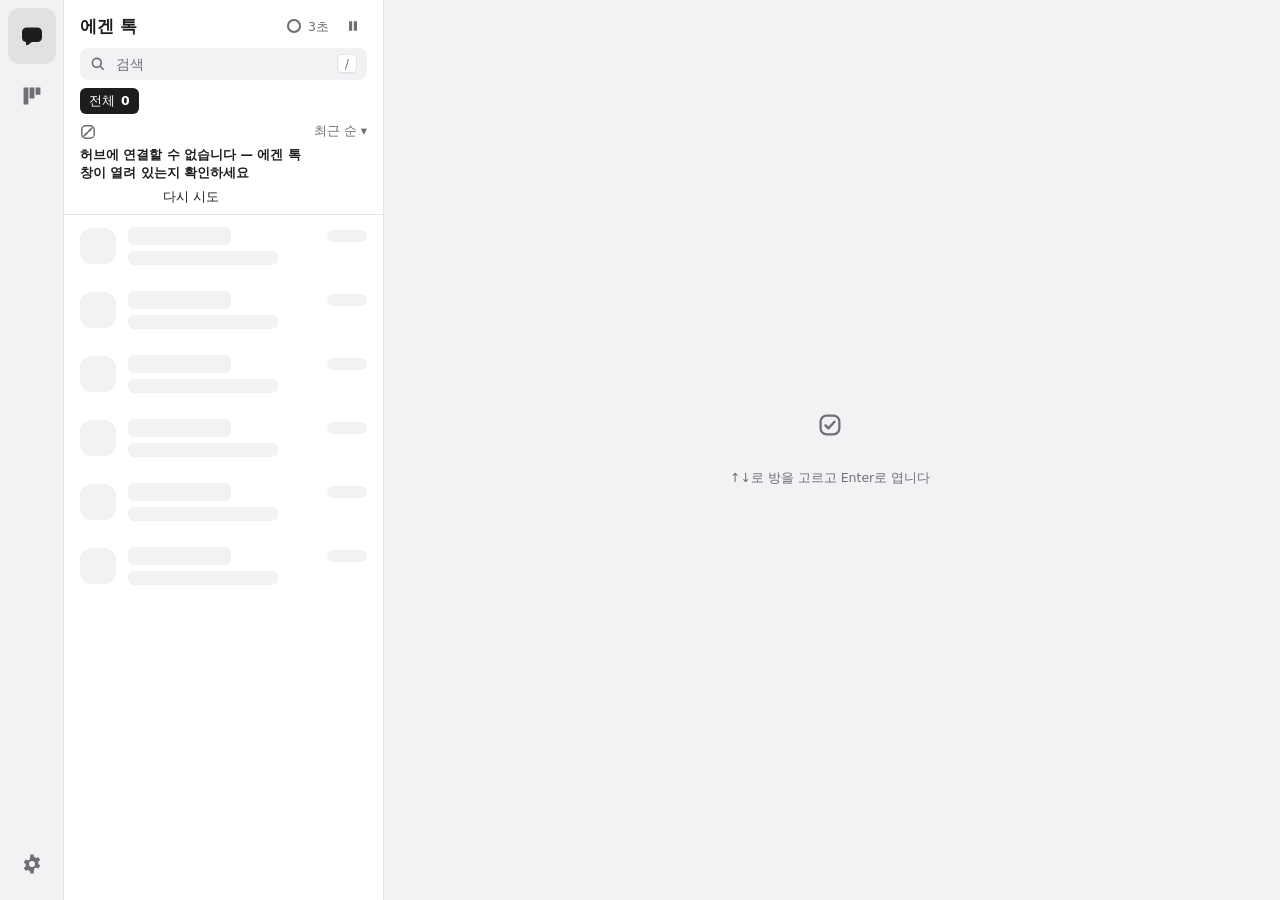
==== commit ac3957d5: "Pixel office: 8 room archetypes, desk variants, more filler rooms, street front Rooms pick studio, l" ====
--- a/index.html
+++ b/index.html
@@ -4654,6 +4654,40 @@
 const nightc = (P, c) => P.night ? mulc(c, P.amb) : c;
 const famOf = n => n.tool === 'agy' ? 'agy' : n.tool === 'codex' ? 'codex' : 'claude';
 const IDLE_ST = { idle: 1, done: 1, done_loop: 1 };   // states in which an agent may get up for a short walk
+/* ---------- spatial variety. Every project room has an archetype (structure + props; all colours still come from the fan
+   theme's ramps): wall treatment, floor, ceiling lights, window style and 3-6 signature props. Spare storey width becomes one
+   of eight filler rooms; every desk is one of several variants. All of it is a pure function of ids (no Math.random). ---------- */
+const ARCHS = ['studio', 'lab', 'server', 'green', 'shop', 'war', 'cafe', 'retro'];
+const ARCH = {
+  studio: { wall: 'wainscot', floor: 'rug', ceil: 'theme', win: 'wide' },      // library: shelves, fireplace, reading lamp
+  lab: { wall: 'tiles', floor: 'tile', ceil: 'strip', win: 'std' },            // glass cabinet, flasks, formula whiteboard
+  server: { wall: 'panels', floor: 'raised', ceil: 'cool', win: 'none' },      // racks with LEDs, patch panel, cool light
+  green: { wall: 'glass', floor: 'pavers', ceil: 'sky', win: 'none' },         // atrium: glazing, skylights, hanging pots
+  shop: { wall: 'brick', floor: 'concrete', ceil: 'track', win: 'std' },       // maker: pegboard, bins, 3D printer
+  war: { wall: 'slats', floor: 'carpet', ceil: 'theme', win: 'blinds' },       // big chart screen, map pins, red strings
+  cafe: { wall: 'brickhi', floor: 'checker', ceil: 'pend', win: 'double' },    // espresso counter, chalk menu, pastry case
+  retro: { wall: 'stripes', floor: 'arcade', ceil: 'neon', win: 'std' }        // arcade cabinet, CRT with pong, posters
+};
+/* a project's archetype: a hash of its id, stepped by an odd stride (every archetype reachable) past the ones already on its storey */
+const archOf = (id, taken = []) => { let i = hsh(id + '#arc') % ARCHS.length; const st = 1 + 2 * (hsh(id + '#step') % 4); for (let k = 0; k < ARCHS.length && taken.includes(ARCHS[i]); k++) i = (i + st) % ARCHS.length; return ARCHS[i]; };
+const FILL_MIN = { lounge: 60, kitchen: 96, meeting: 78, rec: 92, stair: 70, nook: 64, booths: 50, gym: 76 };
+const FILL_A = { meeting: { floor: 'carpet' }, rec: { floor: 'arcade' }, stair: { floor: 'concrete' }, nook: { floor: 'rug' }, gym: { floor: 'rubber' } };
+const fillKind = (seed, w, pool, avoid) => { const fit = pool.filter(k => FILL_MIN[k] <= w), ok = fit.filter(k => !avoid.includes(k)), L = ok.length ? ok : fit; return L.length ? L[hsh(seed) % L.length] : 'lounge'; };
+/* desk variants per agent id: monitor, chair, desk front and the small things on the desk */
+const DV = { lead: { mon: ['std', 'dual', 'ultra', 'laptop', 'std', 'crt'], chair: ['office', 'gaming', 'mesh', 'stool', 'ball', 'office'], front: ['panel', 'panelL', 'open', 'trestle', 'L', 'panel'] },
+  kid: { mon: ['std', 'laptop', 'tall', 'tablet'], chair: ['office', 'gaming', 'stool', 'office'], front: ['panel', 'open', 'panel'] } };
+function deskOf(id, kind) {
+  const T = DV[kind], h = hsh(id + '#desk'), h2 = hsh(id + '#top'), pk = (a, s) => a[(h >>> s) % a.length];
+  const v = { mon: pk(T.mon, 0), chair: pk(T.chair, 6), front: pk(T.front, 12) };
+  if (v.chair === 'ball') v.front = 'trestle';                 // a ball only reads under an open desk
+  if (v.front === 'open' && kind === 'lead') v.chair = 'stool'; // standing desk: a tall drafting stool
+  if (kind === 'lead') { v.le = h2 % 3 === 0 && v.mon !== 'dual' && v.mon !== 'ultra' ? 'lamp' : ''; v.tt = ['', 'figure', 'plant', 'duck', 'photo', ''][(h2 >>> 4) % 6]; v.re = ['', 'succulent', 'phones', 'books', 'cactus'][(h2 >>> 8) % 5]; }
+  else v.it = ['', 'cactus', 'phones', 'note'][(h2 >>> 4) % 4];
+  v.k = v.mon + '/' + v.chair + '/' + v.front;
+  return v;
+}
+const line = (g, x0, y0, x1, y1, c) => { const n = Math.max(Math.abs(x1 - x0), Math.abs(y1 - y0), 1); for (let i = 0; i <= n; i++) PX(g, Math.round(x0 + (x1 - x0) * i / n), Math.round(y0 + (y1 - y0) * i / n), c); };
+const disc = (g, cx, cy, r, c0, c1, c2) => { for (let y = -r; y <= r; y++) for (let x = -r; x <= r; x++) { if (x * x + y * y > r * r + r * .6) continue; const s = x + y; PX(g, cx + x, cy + y, s < -r * .7 ? c2 : s > r * .6 ? c0 : c1); } };
 const Office = {
   S: 3, WD: 480, HD: 400, k: 2.4, stations: [], walks: [], rooms: [], stories: [], planes: [], notes: new Map(), ghosts: new Map(), lastT: -1e9,
   setTheme() { Chars.cache.clear(); this.ghosts.clear(); this.bubbleCache.clear(); this.walkCache = null; this.catCache = null; this.stat = null; this.lastT = -1e9; },
@@ -4664,6 +4698,19 @@
     return { D, I, SW, IW, cx, icx, DT, ROWH: DT + 20, WH: 30, TOP: 16,
       L: { ox: cx - D.anchorX, oy: DT - D.deskY, mon: [cx - 33, DT - 19, 18, 16], scr: [cx - 31, DT - 17, 14, 10] },
       K: { ox: icx - I.anchorX, oy: DT - I.deskY, mon: [IW - 12, DT - 12, 10, 9], scr: [IW - 11, DT - 11, 8, 6] } };
+  },
+  /* per-station geometry: the sprite anchor is shared, the monitor frame (mon), its screen (scr: glow, code texture, state)
+     and a dual setup's second screen (scr2) follow the desk variant; top = highest monitor pixel (the done tick sits above it) */
+  stGeo(kind, v) {
+    const G = this.G, DT = G.DT;
+    if (kind === 'lead') {
+      const cx = G.cx, M = { std: [[cx - 33, DT - 19, 18, 16], [cx - 31, DT - 17, 14, 10]], dual: [[cx - 33, DT - 17, 17, 14], [cx - 31, DT - 15, 13, 9]], ultra: [[cx - 37, DT - 16, 26, 13], [cx - 36, DT - 15, 24, 9]],
+        laptop: [[cx - 31, DT - 18, 15, 11], [cx - 30, DT - 17, 13, 8]], crt: [[cx - 35, DT - 17, 18, 15], [cx - 33, DT - 15, 13, 10]] }[v.mon];
+      const scr2 = v.mon === 'dual' ? [cx - 30, DT - 30, 13, 8] : null;
+      return { ox: G.L.ox, oy: G.L.oy, mon: M[0], scr: M[1], scr2, top: scr2 ? DT - 31 : M[0][1] };
+    }
+    const IW = G.IW, M = { std: [[IW - 12, DT - 12, 10, 9], [IW - 11, DT - 11, 8, 6]], laptop: [[IW - 13, DT - 9, 11, 7], [IW - 12, DT - 8, 9, 5]], tall: [[IW - 11, DT - 15, 9, 12], [IW - 10, DT - 14, 7, 9]], tablet: [[IW - 11, DT - 10, 9, 7], [IW - 10, DT - 9, 7, 5]] }[v.mon];
+    return { ox: G.K.ox, oy: G.K.oy, mon: M[0], scr: M[1], scr2: null, top: M[0][1] };
   },
   /* ---------- layout: storeys of compact rooms; spare width becomes a lounge, never an empty stretched room ---------- */
   layout() {
@@ -4699,20 +4746,25 @@
     const widest = Math.max(0, ...rowsAll.map(r => r.row.reduce((a, b) => a + b.w, 0) + PW * (r.row.length - 1)));
     const innerW = Math.min(maxInner, widest + PW + LOUNGE), BX = Math.floor((WD - innerW) / 2) - BW, x0 = BX + BW;
     this.B = { BX, BW, SLAB, x0, innerW, ROOF, X1: x0 + innerW };
-    let y = ROOF;
+    let y = ROOF, prevK = [], lastK = [], recentA = [];
     for (const { sv, row } of rowsAll) {
       {
         const used = row.reduce((s2, r) => s2 + r.w, 0) + PW * (row.length - 1);
         let extra = innerW - used;
         const h = Math.max(...row.map(r => r.h));
-        const items = row.slice();
-        if (extra - PW > 190) { const kw = Math.floor((extra - PW) / 2) - 2; items.push({ filler: true, kind: 'kitchen', w: kw, h }, { filler: true, w: extra - PW - kw - PW, h }); }
-        else if (extra >= 64) items.push({ filler: true, w: extra - PW, h }); // lounge / stairwell
+        const items = row.slice(), si = stories.length, seed = sv.id + ':' + si + ':' + row.map(r => r.p.id).join(',');
+        // filler rooms: a pair (kitchen / meeting / rec / nook / gym / booths, then the lounge with the elevator or a stairwell) or one;
+        // never a kind from the two storeys above, never two stairwells in a row
+        if (extra - PW > 190) { const kw = Math.floor((extra - PW) / 2) - 2, k1 = fillKind(seed + 'a', kw, ['kitchen', 'meeting', 'rec', 'nook', 'gym', 'booths'], prevK.concat(lastK)), k2 = lastK.includes('stair') || prevK.includes('stair') ? 'lounge' : fillKind(seed + 'b', extra - PW - kw - PW, ['lounge', 'lounge', 'stair'], []); items.push({ filler: true, kind: k1, w: kw, h }, { filler: true, kind: k2, w: extra - PW - kw - PW, h }); }
+        else if (extra >= 64) items.push({ filler: true, kind: fillKind(seed, extra - PW, ['lounge', 'stair', 'meeting', 'nook', 'booths', 'gym', 'rec', 'lounge'], prevK.concat(lastK)), w: extra - PW, h });
         else { const add = Math.floor(extra / row.length); items.forEach((r, i) => { r.w += add + (i === row.length - 1 ? extra - add * row.length : 0); }); }
+        lastK = prevK; prevK = items.filter(r => r.filler).map(r => r.kind);
+        // archetypes: never shared on one storey, and spread over the building (the last six rooms are skipped too)
+        for (const r of items) if (!r.filler) { r.arch = archOf(r.p.id, recentA); recentA.push(r.arch); if (recentA.length > 6) recentA.shift(); }
         let x = x0;
         const st = { sv, y, h, rooms: [] };
         for (const r of items) {
-          const room = { ...r, x, y: y + SLAB, h, i: rooms.length };
+          const room = { ...r, x, y: y + SLAB, h, i: rooms.length, si };
           rooms.push(room); st.rooms.push(room);
           if (!r.filler) room.spans = [];
           if (!r.filler) room.rowsT.forEach((rt, ri) => {
@@ -4721,9 +4773,9 @@
             const sy = room.y + G.TOP + ri * G.ROWH;
             room.spans.push({ x0: sx, x1: sx + rw, y: sy });
             for (const t of rt) {
-              const lf = famOf(t.a);
-              stations.push({ n: t.a, kind: 'lead', x: sx, y: sy, room, ph: (hsh(t.a.id) % 997) / 997, lk: Chars.lookOf(t.a.id, lf, 'lead') });
-              t.a.kids.slice(0, 4).forEach((kid, j) => stations.push({ n: kid, kind: 'kid', x: sx + G.SW + G.IW * j, y: sy, room, ph: (hsh(kid.id) % 997) / 997, lk: Chars.lookOf(kid.id, famOf(kid), 'intern', famOf(kid) === lf ? t.a.id : null) }));
+              const lf = famOf(t.a), dv = deskOf(t.a.id, 'lead');
+              stations.push({ n: t.a, kind: 'lead', x: sx, y: sy, room, ph: (hsh(t.a.id) % 997) / 997, lk: Chars.lookOf(t.a.id, lf, 'lead'), dv, o: this.stGeo('lead', dv) });
+              t.a.kids.slice(0, 4).forEach((kid, j) => { const kv = deskOf(kid.id, 'kid'); stations.push({ n: kid, kind: 'kid', x: sx + G.SW + G.IW * j, y: sy, room, ph: (hsh(kid.id) % 997) / 997, lk: Chars.lookOf(kid.id, famOf(kid), 'intern', famOf(kid) === lf ? t.a.id : null), dv: kv, o: this.stGeo('kid', kv) }); });
               sx += t.w;
             }
           });
@@ -4733,7 +4785,7 @@
         y += SLAB + h;
       }
     }
-    this.groundY = y; this.HD = y + SLAB + 26;
+    this.groundY = y; this.LOBBY = 22; this.HD = y + SLAB + this.LOBBY + 26;   // street level: a closed facade with the entrance, then the street
     this.rooms = rooms; this.stories = stories; this.stations = stations; this.walks = [];
     this.order = stations.slice().sort((a, b) => a.y - b.y || a.x - b.x);
     [this.fb, this.fg] = mkc(WD, this.HD);
@@ -4772,26 +4824,30 @@
     // stat: everything crisp in front of the sky
     const [c, g] = mkc(WD, HD); this.stat = c;
     const [frc, frg] = mkc(WD, HD); this.front = frc;
-    const gy = this.groundY + B.SLAB;
-    F(g, 0, gy, WD, HD - gy, P.ground[1]); F(g, 0, gy, WD, 1, P.ground[0]); F(g, 0, gy + 6, WD, HD - gy - 6, P.ground[2]); F(g, 0, gy + 6, WD, 1, mixc(P.ground[1], P.ground[2], .5));
-    for (let x = 2; x < WD; x += 5) { PX(g, x, gy - 1, P.ground[1]); PX(g, x + 2, gy - 2, P.ground[0]); }
-    for (let x = 0; x < WD; x += 12) F(g, x, gy + 12, 6, 1, mixc(P.ground[2], 0xFFFFFF, .12));
+    const gy = this.groundY + B.SLAB, sy0 = gy + this.LOBBY;   // gy: top of the street-level facade, sy0: the pavement
+    F(g, 0, sy0, WD, HD - sy0, P.ground[1]); F(g, 0, sy0, WD, 1, P.ground[0]); F(g, 0, sy0 + 6, WD, HD - sy0 - 6, P.ground[2]); F(g, 0, sy0 + 6, WD, 1, mixc(P.ground[1], P.ground[2], .5));
+    for (let x = 2; x < WD; x += 5) { PX(g, x, sy0 - 1, P.ground[1]); PX(g, x + 2, sy0 - 2, P.ground[0]); }
+    for (let x = 0; x < WD; x += 12) F(g, x, sy0 + 12, 6, 1, mixc(P.ground[2], 0xFFFFFF, .12));
     const ext = P.ext, bx0 = B.BX, bx1 = B.X1 + B.BW;
-    F(g, bx0, B.ROOF - 6, bx1 - bx0, gy - B.ROOF + 9, ext[1]);
+    F(g, bx0, B.ROOF - 6, bx1 - bx0, sy0 - B.ROOF + 9, ext[1]);
     const brick = P.decor === 'claude' || P.decor === 'muse';
-    for (let y = B.ROOF - 6; y < gy + 3; y++) {
+    for (let y = B.ROOF - 6; y < sy0 + 3; y++) {
       if (brick ? y % 4 === 0 : y % 12 === 0) F(g, bx0, y, bx1 - bx0, 1, ext[0]);
       else for (let x = bx0 + (brick ? (Math.floor(y / 4) % 2) * 4 : 0); x < bx1; x += brick ? 8 : 24) PX(g, x, y, ext[0]);
     }
-    F(g, bx0, B.ROOF - 6, 1, gy - B.ROOF + 9, ext[3]); F(g, bx1 - 1, B.ROOF - 6, 1, gy - B.ROOF + 9, ext[0]);
+    F(g, bx0, B.ROOF - 6, 1, sy0 - B.ROOF + 9, ext[3]); F(g, bx1 - 1, B.ROOF - 6, 1, sy0 - B.ROOF + 9, ext[0]);
     F(g, bx0 - 2, B.ROOF - 9, bx1 - bx0 + 4, 3, ext[3]); F(g, bx0 - 2, B.ROOF - 6, bx1 - bx0 + 4, 1, ext[0]);
+    this.xlights = [];   // exterior lights (street lamps, entrance): glow + bloom only
     this.rooftop(g, P);
-    for (const st of this.stories) { this.slab(g, P, st.y, bx0 + B.BW, bx1 - B.BW); for (const room of st.rooms) room.filler ? (room.kind === 'kitchen' ? this.drawKitchen(g, P, room, rr) : this.drawLounge(g, P, room, rr)) : this.drawRoom(g, P, room, rr); }
+    const FD = { kitchen: 'drawKitchen', lounge: 'drawLounge', meeting: 'drawMeeting', rec: 'drawRec', stair: 'drawStair', nook: 'drawNook', booths: 'drawBooths', gym: 'drawGym' };
+    for (const st of this.stories) { this.slab(g, P, st.y, bx0 + B.BW, bx1 - B.BW); for (const room of st.rooms) room.filler ? this[FD[room.kind] || 'drawLounge'](g, P, room, rr) : this.drawRoom(g, P, room, rr); }
     this.slab(g, P, this.groundY, bx0 + B.BW, bx1 - B.BW);
-    // away version of each desk's chair corner (pushed-back chair over the bare floor), pasted while the agent is on a walk
+    this.lobby(g, P, gy, sy0);
+    // away version of each desk's chair corner (pushed-back chair over the bare floor), pasted while the agent is on a walk;
+    // an open desk front shows the chair base too, so its patch reaches down to the floor
     const [, scratch] = mkc(1, 1);
     for (const s2 of this.order) {
-      const L = s2.kind === 'lead', r = L ? [s2.x + G.cx - 12, s2.y + G.DT - 27, 28, 27] : [s2.x + G.icx - 8, s2.y + G.DT - 18, 19, 18], [pc, pg] = mkc(r[2], r[3]);
+      const L = s2.kind === 'lead', op = s2.dv.front === 'open' || s2.dv.front === 'trestle', r = L ? [s2.x + G.cx - 13, s2.y + G.DT - 32, 30, op ? 48 : 32] : [s2.x + G.icx - 9, s2.y + G.DT - 21, 22, op ? 35 : 21], [pc, pg] = mkc(r[2], r[3]);
       pg.drawImage(c, r[0], r[1], r[2], r[3], 0, 0, r[2], r[3]); pg.translate(-r[0], -r[1]);
       L ? this.leadDesk(pg, scratch, P, s2, true) : this.kidDesk(pg, scratch, P, s2, true);
       s2.patch = pc; s2.pr = r;
@@ -4811,31 +4867,38 @@
     const N = P.night;
     for (const room of this.rooms) {
       lsg.save(); lsg.beginPath(); lsg.rect(room.x, room.y, room.w, room.h); lsg.clip();
-      for (const [lx, ly] of room.lamps || []) { glow(lsg, lx, ly, 30, P.lamp, N ? .4 : .12); glow(lsg, lx, room.y + G.WH + 16, 40, P.lamp, N ? .5 : .08, .38); }
+      for (const [lx, ly, lc] of room.lamps || []) { glow(lsg, lx, ly, 30, lc || P.lamp, N ? .4 : .12); glow(lsg, lx, room.y + G.WH + 16, 40, lc || P.lamp, N ? .5 : .08, .38); }
       for (const [lx, ly, col, r, a] of room.lights || []) glow(lsg, lx, ly, r, col, N ? a : a * .4);
-      if (room.win) {
-        const [wx, ww] = room.win, X = room.x + wx, top = room.y + 20, bot = room.y + room.h;
-        const lgr = lsg.createLinearGradient(0, top, 0, bot); lgr.addColorStop(0, N ? rgba(0xA8C0FF, .10) : rgba(0xFFF0C8, .30)); lgr.addColorStop(1, rgba(N ? 0xA8C0FF : 0xFFF0C8, 0));
+      for (const [wx, ww, dim] of room.wins || []) {   // window shafts (closed blinds let a third through)
+        const X = room.x + wx, top = room.y + 20, bot = room.y + room.h, k = dim ? .35 : 1;
+        const lgr = lsg.createLinearGradient(0, top, 0, bot); lgr.addColorStop(0, N ? rgba(0xA8C0FF, .10 * k) : rgba(0xFFF0C8, .30 * k)); lgr.addColorStop(1, rgba(N ? 0xA8C0FF : 0xFFF0C8, 0));
         lsg.fillStyle = lgr; lsg.beginPath(); lsg.moveTo(X, top); lsg.lineTo(X + ww, top); lsg.lineTo(X + ww - 18, bot); lsg.lineTo(X - 22, bot); lsg.closePath(); lsg.fill();
-        glow(lsg, X + ww / 2, room.y + 12, 22, N ? 0x9AB4FF : 0xFFF4D8, N ? .12 : .25);
+        glow(lsg, X + ww / 2, room.y + 12, 22, N ? 0x9AB4FF : 0xFFF4D8, (N ? .12 : .25) * k);
+      }
+      for (const [sx, sw] of room.sky || []) {   // skylight shafts, straight down and a little slanted
+        const top = room.y + 2, bot = room.y + room.h, lgr = lsg.createLinearGradient(0, top, 0, bot);
+        lgr.addColorStop(0, N ? rgba(0xA8C0FF, .12) : rgba(0xFFF4D0, .4)); lgr.addColorStop(1, rgba(N ? 0xA8C0FF : 0xFFF4D0, 0));
+        lsg.fillStyle = lgr; lsg.beginPath(); lsg.moveTo(sx, top); lsg.lineTo(sx + sw, top); lsg.lineTo(sx + sw - 12, bot); lsg.lineTo(sx - 16, bot); lsg.closePath(); lsg.fill();
       }
       lsg.restore();
     }
+    for (const [lx, ly, col, r, a] of this.xlights) glow(lsg, lx, ly, r, col, N ? a : a * .25);
     // emitter mask (quarter res): only true light sources bloom (bulbs, lit signs, emissive pixels); never sprites or pale materials
     const [esc, esg] = mkc(Math.ceil(WD / 4), Math.ceil(HD / 4)); this.emStatic = esc; esg.imageSmoothingEnabled = true; esg.scale(.25, .25);
-    for (const room of this.rooms) for (const [lx, ly] of room.lamps || []) glow(esg, lx, ly, 4, P.lamp, N ? .6 : .2);
+    for (const room of this.rooms) for (const [lx, ly, lc] of room.lamps || []) glow(esg, lx, ly, 4, lc || P.lamp, N ? .6 : .2);
+    if (N) for (const [lx, ly, col] of this.xlights) glow(esg, lx, ly, 3, col, .7);
     if (N) for (const [x, y, w, h, col] of this.emit) { esg.fillStyle = rgba(col, .45); esg.fillRect(x, y, w, h); }
-    // dust motes live in the light (window shafts by day, lamp cones by night)
+    // dust motes live in the light (window / skylight shafts by day, lamp cones by night)
     this.motes = [];
     for (const room of this.rooms) {
-      const r3 = srand(room.i * 77 + 3);
-      const srcs = N ? (room.lamps || []).map(([lx]) => [lx - 14, room.y + 10, 28, room.h - 16]) : room.win ? [[room.x + room.win[0] - 10, room.y + 22, room.win[1] + 10, room.h - 26]] : [];
+      const r3 = srand(room.i * 77 + 3), w0 = (room.wins || [])[0], s0 = (room.sky || [])[0];
+      const srcs = N ? (room.lamps || []).map(([lx]) => [lx - 14, room.y + 10, 28, room.h - 16]) : w0 ? [[room.x + w0[0] - 10, room.y + 22, w0[1] + 10, room.h - 26]] : s0 ? [[s0[0] - 8, room.y + 6, s0[1] + 4, room.h - 10]] : [];
       for (const [x, y2, w, h] of srcs) for (let i = 0; i < 7; i++) this.motes.push({ x: x + r3() * w, y: y2 + r3() * h, w, h, x0: x, y0: y2, s: .4 + r3() * .8, ph: r3() * 6.28 });
     }
     // screen code texture (scrolls)
-    const [tc, tg] = mkc(14, 64); this.codeTex = tc; F(tg, 0, 0, 14, 64, P.scr);
+    const [tc, tg] = mkc(32, 64); this.codeTex = tc; F(tg, 0, 0, 32, 64, P.scr);   // 32 wide: an ultrawide screen shows longer lines
     const r2 = srand(77);
-    for (let y = 0; y < 64; y += 2) { let x = (r2() < .3 ? 2 : 0) + (r2() < .2 ? 2 : 0); while (x < 13) { const w = 1 + Math.floor(r2() * 4); F(tg, x, y, Math.min(w, 14 - x), 1, P.code[Math.floor(r2() * 3)]); x += w + 1; if (r2() < .25) break; } }
+    for (let y = 0; y < 64; y += 2) { let x = (r2() < .3 ? 2 : 0) + (r2() < .2 ? 2 : 0); while (x < 31) { const w = 1 + Math.floor(r2() * 4); F(tg, x, y, Math.min(w, 32 - x), 1, P.code[Math.floor(r2() * 3)]); x += w + 1; if (r2() < (x > 13 ? .12 : .25)) break; } }
     // far layer pre-blurred at screen resolution (tilt-shift style depth for the background)
     const S = this.S, FH = Math.min(HD, B.ROOF + 14); this.farH = FH; const [fb2, fbg] = mkc(WD * S, FH * S); fbg.imageSmoothingEnabled = true; fbg.filter = 'blur(' + Math.max(1.5, S * 1.1) + 'px)'; fbg.drawImage(fc, 0, 0, WD, FH, 0, 0, WD * S, FH * S); fbg.filter = 'none'; this.farBlur = fb2;
   },
@@ -4856,6 +4919,55 @@
     F(g, sx, sy, tw + 11, 11, P.night ? 0x111015 : M[1]); F(g, sx, sy, tw + 11, 1, M[3]);
     drawText(g, label, sx + 6, sy + 3, P.night ? P.acc[3] : 0xFFFFFF, P.night ? mixc(P.acc[0], 0, .3) : M[0]);
     this.signGlow = [sx + (tw + 11) / 2, sy + 5, tw + 11];
+    this.roofExtras(g, P, sx + tw + 11);
+  },
+  /* roof extras between the AGEN TALK sign and the planters, by building width: solar panels, raised garden beds, a dish */
+  roofExtras(g, P, x0) {
+    const B = this.B, y = B.ROOF - 9, x1 = B.X1 + B.BW - 116, n = c => nightc(P, c), M = P.metal, free = x1 - x0 - 10;
+    if (free < 24) return;
+    let x = x0 + 10;
+    const np = Math.min(6, Math.floor((free - (free > 120 ? 40 : 0)) / 18));
+    for (let i = 0; i < np; i++, x += 18) {   // tilted panels: cell grid, a glint by day
+      F(g, x + 2, y - 3, 1, 3, n(M[1])); F(g, x + 12, y - 5, 1, 5, n(M[1])); F(g, x + 2, y - 1, 11, 1, n(M[0]));
+      for (let r = 0; r < 4; r++) F(g, x + r, y - 8 + r, 15 - r, 1, n(r % 2 ? 0x2A4A7A : 0x34588A)); F(g, x + 4, y - 8, 1, 4, n(0x5A7AAA)); F(g, x + 9, y - 8, 1, 4, n(0x5A7AAA)); F(g, x, y - 9, 15, 1, n(M[3]));
+      if (!P.night) PX(g, x + 2, y - 8, 0xFFFFFF);
+    }
+    if (x1 - x > 36) {   // raised garden beds with flowers
+      for (let k = 0; k < (x1 - x > 64 ? 2 : 1); k++, x += 22) { F(g, x, y - 5, 18, 5, n(P.desk[1])); F(g, x, y - 5, 18, 1, n(P.desk[3])); F(g, x + 1, y - 6, 16, 1, n(P.plant[0]));
+        for (let i = 0; i < 6; i++) { PX(g, x + 2 + i * 3, y - 7 - (i % 2), n(P.plant[2])); PX(g, x + 2 + i * 3, y - 8 - (i % 2), n([0xFF7AB0, 0xFFC857, 0xF4F4F0, P.acc[2]][(i + k) % 4])); } }
+    }
+    if (x1 - x > 14 && hsh(String(B.innerW)) % 2) { F(g, x + 5, y - 6, 1, 6, n(M[2])); for (let i = 0; i < 4; i++) F(g, x + 1 + i, y - 11 + i, 7 - i * 2 > 0 ? 7 - i * 2 : 1, 1, n(M[3])); PX(g, x + 7, y - 12, n(M[1])); }   // satellite dish
+  },
+  /* street level: a closed facade under the bottom slab: glass entrance under an awning in the theme accent, shop-front
+     windows (lit at night), planters, street lamps at the corners, a bike rack. Exterior, so night colours go through nightc */
+  lobby(g, P, y0, y1) {
+    const B = this.B, bx0 = B.BX, bx1 = B.X1 + B.BW, M = P.metal, A = P.acc, N = P.night, n = c => nightc(P, c), E = this.emit, X = this.xlights;
+    F(g, bx0, y1 - 3, bx1 - bx0, 3, P.slab[1]); F(g, bx0, y1 - 3, bx1 - bx0, 1, P.slab[2]); F(g, bx0, y0, bx1 - bx0, 1, mixc(P.ext[0], 0, .3));
+    const ew = 26, ex = bx0 + Math.max(30, Math.floor((bx1 - bx0) * .28)), warm = 0xF2D8A0, glass = n(mixc(P.win[0], P.win[1], .5));
+    // shop-front windows, either side of the door
+    for (let wx = bx0 + 14, k = 0; wx + 22 < bx1 - 14; wx += 38, k++) {   // windows (some lit at night, some with blinds down), now and then a bench under a poster
+      if (wx + 22 > ex - 12 && wx < ex + ew + 12) continue;
+      const h2 = hsh(k + 'lw' + (bx1 - bx0));
+      if (h2 % 5 === 0) { F(g, wx + 6, y0 + 5, 10, 8, n(P.wall[3])); F(g, wx + 7, y0 + 6, 8, 3, n(A[1])); F(g, wx + 7, y0 + 10, 6, 1, n(M[1])); F(g, wx + 2, y1 - 7, 18, 2, n(P.desk[2])); F(g, wx + 3, y1 - 5, 1, 2, n(M[0])); F(g, wx + 18, y1 - 5, 1, 2, n(M[0])); continue; }
+      F(g, wx - 1, y0 + 4, 24, 13, n(M[1]));
+      if (N && h2 % 3) { F(g, wx, y0 + 5, 22, 11, 0x5A4434); E.push([wx, y0 + 5, 22, 1, warm]); F(g, wx + 3 + (h2 % 5), y0 + 11, 4, 5, 0x2A2220); F(g, wx + 14, y0 + 9 + (h2 % 3), 5, 7 - (h2 % 3), 0x2A2220); X.push([wx + 11, y0 + 10, warm, 18, .35]); }
+      else if (N) { F(g, wx, y0 + 5, 22, 11, n(P.win[0])); for (let yy = y0 + 6; yy < y0 + 16; yy += 2) F(g, wx, yy, 22, 1, n(mixc(P.trim[2], P.win[0], .4))); }
+      else { vramp(g, wx, y0 + 5, 22, 11, [P.win[0], P.win[1]]); line(g, wx + 3, y0 + 14, wx + 9, y0 + 6, mixc(P.win[1], 0xFFFFFF, .5)); if (h2 % 4 === 1) for (let yy = y0 + 5; yy < y0 + 10; yy += 2) F(g, wx, yy, 22, 1, mixc(P.trim[3], 0xFFFFFF, .3)); }
+      F(g, wx + 11, y0 + 5, 1, 11, n(M[1])); F(g, wx - 2, y0 + 16, 26, 1, n(M[3]));
+    }
+    // entrance: double glass doors, awning, a lit house plaque, planters
+    F(g, ex - 1, y0 + 4, ew + 2, y1 - y0 - 7, n(M[1])); F(g, ex, y0 + 5, ew, y1 - y0 - 8, N ? 0x6A5440 : glass); F(g, ex + 12, y0 + 5, 2, y1 - y0 - 8, n(M[1]));
+    PX(g, ex + 10, y0 + 11, n(M[3])); PX(g, ex + 15, y0 + 11, n(M[3])); if (N) { E.push([ex, y0 + 5, ew, 1, warm]); X.push([ex + ew / 2, y0 + 10, warm, 26, .5]); } else line(g, ex + 2, y0 + 15, ex + 8, y0 + 7, mixc(P.win[1], 0xFFFFFF, .5));
+    for (let x = ex - 4; x < ex + ew + 4; x++) { const st = ((x - ex + 4) >> 2) % 2; F(g, x, y0 + 1, 1, 3, n(st ? A[1] : mixc(A[1], 0xFFFFFF, .65))); if ((x - ex) % 4 === 0) PX(g, x + 1, y0 + 4, n(A[1])); }
+    F(g, ex - 4, y0, ew + 8, 1, n(mixc(A[0], 0, .2)));
+    F(g, ex + ew + 4, y0 + 7, 9, 6, n(M[0])); drawText(g, 'AT', ex + ew + 5, y0 + 8, N ? A[3] : 0xF4F4F0, null); if (N) X.push([ex + ew + 8, y0 + 10, A[3], 8, .4]);
+    for (const px of [ex - 9, ex + ew + 4]) { F(g, px, y1 - 9, 6, 6, n(P.pot[1])); F(g, px, y1 - 9, 6, 1, n(P.pot[2])); for (let i = 0; i < 4; i++) { PX(g, px + 1 + i, y1 - 10 - (i % 2), n(P.plant[2])); PX(g, px + i + (i > 1 ? 1 : 0), y1 - 12 + (i % 2), n(P.plant[i % 2 ? 3 : 1])); } }
+    // street lamps on the pavement at both corners, a bike rack with a bike near the right one
+    for (const lx of [bx0 + 4, bx1 - 5]) { F(g, lx, y1 - 20, 1, 24, n(M[0])); F(g, lx - 1, y1 + 3, 3, 1, n(M[0])); F(g, lx - 2, y1 - 22, 5, 2, n(M[1])); F(g, lx - 1, y1 - 20, 3, 1, N ? 0xFFE6A8 : n(M[3])); if (N) { E.push([lx - 1, y1 - 20, 3, 1, 0xFFE6A8]); X.push([lx, y1 - 18, 0xFFD890, 30, .55]); } }
+    const rk = bx1 - 40;
+    if (rk > ex + ew + 20) { for (let k = 0; k < 3; k++) { F(g, rk + k * 5, y1 - 2, 1, 5, n(M[2])); F(g, rk + k * 5 + 3, y1 - 2, 1, 5, n(M[2])); F(g, rk + k * 5 + 1, y1 - 3, 2, 1, n(M[2])); }
+      const bc = n(A[1]), wc = n(M[0]); for (const wx2 of [rk + 2, rk + 11]) { for (let a2 = 0; a2 < 12; a2++) PX(g, Math.round(wx2 + Math.cos(a2 * .52) * 3), Math.round(y1 + 1 + Math.sin(a2 * .52) * 3), wc); }
+      line(g, rk + 2, y1 + 1, rk + 6, y1 - 3, bc); line(g, rk + 6, y1 - 3, rk + 11, y1 + 1, bc); line(g, rk + 6, y1 - 3, rk + 9, y1 - 3, bc); line(g, rk + 2, y1 + 1, rk + 7, y1 + 1, bc); F(g, rk + 5, y1 - 5, 3, 1, wc); F(g, rk + 9, y1 - 5, 2, 1, wc); }
   },
   slab(g, P, y, x0, x1) {
     const s = P.slab, SL = this.B.SLAB, X = x0 - this.B.BW, W = x1 - x0 + 2 * this.B.BW;
@@ -4864,7 +4976,7 @@
     for (let x = x0 + 6; x < x1; x += 16) { PX(g, x, y + 4, s[2]); PX(g, x, y + 6, s[0]); }
   },
   /* ---------- rooms: each one tells a little story ---------- */
-  walls(g, P, W, H, rr) {
+  walls(g, P, W, H, rr, A) {   // A: archetype (wall treatment + floor pattern over the theme's wallpaper and ramps)
     const WH = this.G.WH, d = P.decor, w = P.wall, f = P.floor, t = P.trim;
     F(g, 0, 0, W, WH, w[2]);
     if (d === 'claude') for (let x = 0; x < W; x += 10) F(g, x, 0, 5, WH, mixc(w[2], w[3], .3)); // soft wallpaper stripes
@@ -4877,111 +4989,320 @@
     if (d === 'muse') { vramp(g, 0, 0, W, WH, [w[3], mixc(w[2], P.acc[3], .1), mixc(w[2], P.acc[2], .14)]); F(g, 0, 4, W, 1, t[2]); }
     F(g, 0, 0, W, 1, mixc(w[0], 0, .25)); F(g, 0, 1, W, 1, mixc(w[2], w[0], .5)); F(g, 0, 2, W, 1, mixc(w[2], w[0], .22));
     if (d === 'claude') { F(g, 0, WH - 11, W, 11, t[1]); F(g, 0, WH - 12, W, 1, t[3]); F(g, 0, WH - 11, W, 1, t[2]); for (let x = 6; x < W; x += 16) { F(g, x, WH - 9, 1, 7, t[0]); F(g, x + 1, WH - 9, 1, 7, t[2]); F(g, x + 2, WH - 9, 12, 1, t[2]); F(g, x + 2, WH - 3, 12, 1, t[0]); } }
+    if (A && A.wall) this.wallArch(g, P, W, A.wall);
     F(g, 0, WH - 2, W, 2, t[0]); F(g, 0, WH - 2, W, 1, t[d === 'codex' || d === 'muse' ? 2 : 1]);
     F(g, 0, WH - 4, W, 1, mixc(t[0], 0, .3)); for (let x = 30; x < W - 10; x += 70) { F(g, x, WH - 7, 4, 4, 0xF2EEE6); PX(g, x + 1, WH - 6, 0x6A6A6A); PX(g, x + 2, WH - 6, 0x6A6A6A); }
     F(g, 0, WH, W, H - WH, f[2]);
-    if (d === 'claude') for (let y = WH; y < H; y += 4) { // oak planks: seams, staggered joints, a few deliberate grain strokes per plank
+    if (A && A.floor && A.floor !== 'rug') this.floorArch(g, P, W, H, A.floor);
+    else if (d === 'claude') for (let y = WH; y < H; y += 4) { // oak planks: seams, staggered joints, a few deliberate grain strokes per plank
       F(g, 0, y + 3, W, 1, mixc(f[2], f[1], .75)); const off = ((y - WH) >> 2) * 13 % 29;
       for (let x = off - 29; x < W; x += 29) { F(g, x, y, 1, 3, mixc(f[2], f[0], .45)); const gx = x + 5 + (hsh(x + ',' + y) % 14); F(g, gx, y + 1, 4 + (hsh(y + ',' + x) % 4), 1, mixc(f[2], f[1], .35)); if ((x + y) % 3 === 0) F(g, x + 2, y, 25, 1, mixc(f[2], f[3], .22)); }
     }
-    if (d === 'codex') { for (let x = 0; x < W; x += 32) F(g, x, WH, 1, H - WH, mixc(f[2], f[1], .45)); for (let y = WH + 16; y < H; y += 16) F(g, 0, y, W, 1, mixc(f[2], f[1], .45)); for (let y = WH; y < H; y += 16) for (let x = 0; x < W; x += 32) { F(g, x + 1, y + 1, 31, 1, mixc(f[2], f[3], .33)); if (hsh(x + '/' + y) % 3 === 0) F(g, x + 1, y + 2, 31, 13, mixc(f[2], f[3], .15)); } F(g, 0, WH + 1, W, 2, mixc(f[2], f[3], .5)); }
-    if (d === 'gemini') { const s1 = mixc(f[2], f[1], .72), s3 = mixc(f[2], f[3], .65), sa = mixc(f[2], P.acc[2], .55); for (let y = WH; y < H; y += 8) F(g, 0, y, W, 1, s1); for (let x = 0; x < W; x += 16) F(g, x, WH, 1, H - WH, s1); for (let y = WH; y < H; y += 8) for (let x = 0; x < W; x += 16) { F(g, x + 1, y + 1, 14, 1, s3); PX(g, x, y, sa); } }
-    if (d === 'grok') for (let y = WH; y < H; y += 12) for (let x = ((y - WH) / 12 % 2) * 12 - 12; x < W; x += 24) { // steel floor plates, seams + corner bolts
+    else if (d === 'codex') { for (let x = 0; x < W; x += 32) F(g, x, WH, 1, H - WH, mixc(f[2], f[1], .45)); for (let y = WH + 16; y < H; y += 16) F(g, 0, y, W, 1, mixc(f[2], f[1], .45)); for (let y = WH; y < H; y += 16) for (let x = 0; x < W; x += 32) { F(g, x + 1, y + 1, 31, 1, mixc(f[2], f[3], .33)); if (hsh(x + '/' + y) % 3 === 0) F(g, x + 1, y + 2, 31, 13, mixc(f[2], f[3], .15)); } F(g, 0, WH + 1, W, 2, mixc(f[2], f[3], .5)); }
+    else if (d === 'gemini') { const s1 = mixc(f[2], f[1], .72), s3 = mixc(f[2], f[3], .65), sa = mixc(f[2], P.acc[2], .55); for (let y = WH; y < H; y += 8) F(g, 0, y, W, 1, s1); for (let x = 0; x < W; x += 16) F(g, x, WH, 1, H - WH, s1); for (let y = WH; y < H; y += 8) for (let x = 0; x < W; x += 16) { F(g, x + 1, y + 1, 14, 1, s3); PX(g, x, y, sa); } }
+    else if (d === 'grok') for (let y = WH; y < H; y += 12) for (let x = ((y - WH) / 12 % 2) * 12 - 12; x < W; x += 24) { // steel floor plates, seams + corner bolts
       const bolt = mixc(f[2], f[3], .55); F(g, x, y, 24, 12, hsh(x + '|' + y) % 2 ? f[2] : mixc(f[2], f[1], .25)); F(g, x, y, 24, 1, mixc(f[2], f[3], .4)); F(g, x, y, 1, 12, mixc(f[2], f[0], .7)); F(g, x, y + 11, 24, 1, mixc(f[2], f[1], .75)); PX(g, x + 2, y + 2, bolt); PX(g, x + 21, y + 2, bolt); PX(g, x + 2, y + 9, bolt); PX(g, x + 21, y + 9, bolt);
     }
-    if (d === 'muse') for (let x = 0; x < W; x += 7) { F(g, x, WH, 1, H - WH, mixc(f[2], f[1], .75)); F(g, x + 1, WH, 6, H - WH, (x / 7) % 3 === 1 ? f[3] : f[2]); const cut = WH + 6 + ((x * 13) % 23); F(g, x + 1, cut, 6, 1, f[1]); }
+    else if (d === 'muse') for (let x = 0; x < W; x += 7) { F(g, x, WH, 1, H - WH, mixc(f[2], f[1], .75)); F(g, x + 1, WH, 6, H - WH, (x / 7) % 3 === 1 ? f[3] : f[2]); const cut = WH + 6 + ((x * 13) % 23); F(g, x + 1, cut, 6, 1, f[1]); }
+    if (A && A.floor === 'rug') this.rug(g, P, W, H);
     F(g, 0, WH, W, 1, mixc(f[2], f[0], .75)); F(g, 0, WH + 1, W, 1, mixc(f[2], f[0], .45)); F(g, 0, WH + 2, W, 1, mixc(f[2], f[0], .2));
     dith(g, 0, 0, 2, H, mixc(w[0], 0, .35), .35); dith(g, W - 3, 0, 3, H, mixc(w[0], 0, .35), .45);
   },
-  window(g, P, W, room) {
-    const d = P.decor, t = P.trim, winW = d === 'gemini' ? 15 : 24, wx = W - winW - 24;
-    room.win = [wx, winW];
-    if (d === 'gemini') { this.porthole(g, P, wx + 7, 13, 7); return wx; }
+  /* archetype wall treatments: drawn over the theme wallpaper (the top of the wall keeps the theme), under the baseboard */
+  wallArch(g, P, W, kind) {
+    const WH = this.G.WH, w = P.wall, t = P.trim, D = P.desk, M = P.metal, a = P.acc;
+    if (kind === 'wainscot') { const y0 = WH - 12; F(g, 0, y0, W, 10, D[1]); F(g, 0, y0, W, 1, D[3]); F(g, 0, y0 + 1, W, 1, D[2]); for (let x = 4; x < W; x += 14) { F(g, x, y0 + 3, 10, 6, mixc(D[1], D[0], .3)); F(g, x, y0 + 3, 10, 1, D[0]); F(g, x, y0 + 8, 10, 1, D[2]); F(g, x + 9, y0 + 4, 1, 4, D[2]); } F(g, 0, 7, W, 1, mixc(w[2], t[1], .55)); F(g, 0, 8, W, 1, mixc(w[2], w[3], .5)); }
+    if (kind === 'tiles') { const c0 = mixc(w[3], 0xFFFFFF, .5), gr = mixc(w[2], w[1], .3), band = mixc(a[2], c0, .3); F(g, 0, 8, W, 1, mixc(w[2], w[0], .35)); for (let y = 9; y < WH - 2; y += 4) { F(g, 0, y, W, 3, y === 17 ? band : c0); F(g, 0, y + 3, W, 1, gr); for (let x = 0; x < W; x += 5) { F(g, x, y, 1, 3, gr); PX(g, x + 1, y, mixc(c0, 0xFFFFFF, .5)); } } }
+    if (kind === 'panels') { const b = mixc(w[1], M[1], .62), hi = mixc(b, w[3], .16), lo = mixc(b, M[0], .45); F(g, 0, 3, W, WH - 3, b); for (let x = 0; x < W; x += 20) { F(g, x, 3, 1, WH, lo); F(g, x + 1, 3, 1, WH, hi); } F(g, 0, 17, W, 1, lo); F(g, 0, 18, W, 1, hi);
+      for (let x = 10; x < W - 10; x += 40) for (let k = 0; k < 3; k++) F(g, x, 21 + k * 2, 6, 1, M[0]);
+      F(g, 0, 3, W, 1, M[2]); F(g, 0, 6, W, 1, M[2]); for (let x = 3; x < W; x += 6) F(g, x, 4, 1, 2, M[1]); F(g, 0, 4, W, 1, mixc(a[1], b, .45)); F(g, 0, 5, W, 1, mixc(0x3A6AD0, b, .4)); }   // cable tray along the top
+    if (kind === 'glass') { // atrium glazing: sky, a far garden, mullions every 16, a low wall with a planted sill
+      vramp(g, 0, 3, W, 16, [P.win[0], P.win[1]]); const fo = mixc(P.plant[1], P.win[1], .45), fo2 = mixc(P.plant[2], P.win[1], .5);
+      for (let x = 0; x < W; x += 9) { const hh = 3 + (hsh(x + 'gl') % 4); F(g, x + 1, 19 - hh, 7, hh, fo); F(g, x, 20 - hh, 9, hh - 1, fo); PX(g, x + 3, 19 - hh, fo2); }
+      if (!P.night) for (let x = 6; x < W; x += 32) for (let k = 0; k < 5; k++) PX(g, x + k, 12 - k, mixc(P.win[1], 0xFFFFFF, .55));
+      for (let x = 0; x < W; x += 16) { F(g, x, 3, 2, 16, t[1]); F(g, x, 3, 1, 16, t[2]); } F(g, 0, 3, W, 1, t[0]); F(g, 0, 11, W, 1, t[1]);
+      F(g, 0, 19, W, WH - 19, mixc(w[1], t[1], .4)); F(g, 0, 19, W, 1, t[3]); F(g, 0, 20, W, 1, t[1]);
+      for (let x = 5; x < W; x += 11) { PX(g, x, 18, P.plant[2]); PX(g, x + 1, 17, P.plant[3]); PX(g, x + 2, 18, P.plant[1]); } }
+    if (kind === 'brick' || kind === 'brickhi') { const y0 = kind === 'brick' ? 15 : 9, bc = mixc(w[1], P.pot[1], .5), mo = mixc(w[3], bc, .3);
+      F(g, 0, y0, W, WH - 2 - y0, mo); for (let y = y0; y < WH - 3; y += 4) for (let x = ((y - y0) / 4 % 2) * 4 - 4; x < W; x += 8) { const tn = hsh(x + 'b' + y) % 4; F(g, x, y + 1, 7, 3, tn === 0 ? mixc(bc, 0, .12) : tn === 1 ? mixc(bc, 0xFFFFFF, .1) : bc); F(g, x, y + 1, 7, 1, mixc(bc, 0xFFFFFF, .18)); }
+      F(g, 0, y0, W, 1, mixc(w[2], w[0], .4)); }
+    if (kind === 'slats') { const b = mixc(w[1], t[0], .55), s1 = mixc(b, 0xFFFFFF, .1), s0 = mixc(b, 0, .25); F(g, 0, 3, W, WH - 3, b); for (let x = 0; x < W; x += 4) { F(g, x, 3, 1, WH, s0); F(g, x + 1, 3, 1, WH, s1); } F(g, 0, WH - 6, W, 1, s0); }
+    if (kind === 'stripes') { const y0 = 12; F(g, 0, y0 - 1, W, 1, mixc(w[2], w[0], .3)); [a[0], a[1], a[2], a[3]].forEach((c, i) => F(g, 0, y0 + i * 2, W, 2, mixc(c, w[2], .15))); F(g, 0, y0 + 8, W, 1, mixc(w[2], w[0], .3)); }
+  },
+  /* archetype floors: patterns change, colours stay on the theme's floor ramp (mixed toward metal / wall / pot where the material asks) */
+  floorArch(g, P, W, H, kind) {
+    const WH = this.G.WH, f = P.floor, M = P.metal, a = P.acc;
+    if (kind === 'tile') { const c0 = mixc(f[3], P.wall[3], .55), c1 = mixc(c0, f[2], .22), gr = mixc(f[2], f[1], .35); for (let y = WH; y < H; y += 6) for (let x = 0; x < W; x += 12) { F(g, x, y, 12, 6, ((x / 12) + (y - WH) / 6) % 2 ? c0 : c1); F(g, x, y, 12, 1, mixc(c0, 0xFFFFFF, .3)); F(g, x, y + 5, 12, 1, gr); F(g, x + 11, y, 1, 6, gr); } }
+    if (kind === 'raised') { const c0 = mixc(f[1], M[2], .55), hi = mixc(c0, M[3], .35), lo = mixc(c0, M[0], .5); for (let y = WH; y < H; y += 6) for (let x = 0; x < W; x += 12) { F(g, x, y, 12, 6, c0); F(g, x, y, 12, 1, hi); F(g, x, y + 5, 12, 1, lo); F(g, x + 11, y, 1, 6, lo); if (((x / 12) + (y - WH) / 3) % 4 === 1) for (let dx = 2; dx < 10; dx += 2) { PX(g, x + dx, y + 2, lo); PX(g, x + dx + 1, y + 3, lo); } } }
+    if (kind === 'pavers') { const b = mixc(f[2], P.pot[1], .3), j = mixc(b, P.plant[0], .5); F(g, 0, WH, W, H - WH, j);   // flagstones of uneven width, mossy joints
+      for (let y = WH + 1, r = 0; y < H; y += 7, r++) { let x = -(hsh('r' + r) % 9); while (x < W) { const w = 10 + hsh(x + 'f' + r) % 7, tn = hsh(x + 'p' + r) % 3, c = tn === 0 ? b : tn === 1 ? mixc(b, 0xFFFFFF, .1) : mixc(b, 0, .08); F(g, x + 1, y, w - 2, 6, c); F(g, x, y + 1, w, 4, c); F(g, x + 1, y, w - 2, 1, mixc(c, 0xFFFFFF, .18)); x += w + 1; } } }
+    if (kind === 'concrete') { const b = mixc(f[2], M[2], .45), lo = mixc(b, 0, .2), hi = mixc(b, 0xFFFFFF, .1); F(g, 0, WH, W, H - WH, b); F(g, 0, WH + 3, W, 6, hi); for (let x = 24; x < W; x += 48) F(g, x, WH, 1, H - WH, lo); F(g, 0, WH + 20, W, 1, lo);
+      for (let x = 12; x < W; x += 61) { let cy = WH + 8 + (x % 9), cx = x; for (let k = 0; k < 9; k++) { PX(g, cx, cy, lo); cx += 1; cy += (hsh(x + 'c' + k) % 3) - 1; } } }
+    if (kind === 'carpet') { const b = mixc(f[1], P.trim[0], .45), b2 = mixc(b, 0xFFFFFF, .06), se = mixc(b, 0, .18); for (let y = WH; y < H; y += 8) for (let x = 0; x < W; x += 16) { F(g, x, y, 16, 8, ((x / 16) + (y - WH) / 8) % 2 ? b : b2); F(g, x, y, 16, 1, se); F(g, x, y, 1, 8, se); } }
+    if (kind === 'checker') { const c0 = mixc(f[3], 0xFFFFFF, .25), c1 = mixc(f[2], P.trim[0], .25); for (let y = WH; y < H; y += 5) for (let x = 0; x < W; x += 8) F(g, x, y, 8, 5, ((x / 8) + (y - WH) / 5) % 2 ? c0 : c1); for (let y = WH; y < H; y += 5) F(g, 0, y, W, 1, mixc(c0, c1, .3)); }
+    if (kind === 'arcade') { const b = mixc(mixc(f[1], f[0], .5), a[0], .3), cs = [a[2], a[3], P.books[1 % P.books.length], 0xFFC857]; F(g, 0, WH, W, H - WH, b);   // arcade carpet: a calm base, sparse motifs
+      for (let y = WH + 3, r = 0; y < H; y += 9, r++) for (let x = (r % 2) * 7 + 2, k = r; x < W; x += 14, k++) { const c = mixc(cs[k % 4], b, .5); if (k % 3 === 0) { PX(g, x + 1, y, c); F(g, x, y + 1, 3, 1, c); } else if (k % 3 === 1) { PX(g, x, y, c); PX(g, x + 1, y + 1, c); PX(g, x + 2, y, c); PX(g, x + 3, y + 1, c); } else { F(g, x + 1, y, 1, 3, c); F(g, x, y + 1, 3, 1, c); } } }
+    if (kind === 'rubber') { const b = mixc(f[0], M[0], .5), se = mixc(b, 0, .3), hi = mixc(b, 0xFFFFFF, .08); F(g, 0, WH, W, H - WH, b); for (let y = WH; y < H; y += 8) for (let x = 0; x < W; x += 16) { F(g, x, y, 16, 1, se); F(g, x, y, 1, 8, se); F(g, x + 1, y + 1, 15, 1, hi); PX(g, x + 7, y, b); PX(g, x + 8, y - 1, se); } }
+  },
+  rug(g, P, W, H) {   // studio: a big bordered rug, most of it under the desks; what shows between them reads as the room
+    const WH = this.G.WH, a = P.acc, x0 = 6, y0 = WH + 5, w = W - 12, h = H - y0 - 3, b = mixc(a[0], P.floor[1], .4), bd = mixc(a[1], P.floor[2], .3), ln = mixc(a[2], P.floor[3], .35);
+    F(g, x0, y0, w, h, bd); F(g, x0 + 2, y0 + 2, w - 4, h - 4, b); F(g, x0 + 3, y0 + 3, w - 6, 1, ln); F(g, x0 + 3, y0 + h - 4, w - 6, 1, ln); F(g, x0 + 3, y0 + 3, 1, h - 6, ln); F(g, x0 + w - 4, y0 + 3, 1, h - 6, ln);
+    for (let x = x0 + 12; x < x0 + w - 10; x += 16) { const cy = y0 + (h >> 1); PX(g, x, cy - 2, ln); PX(g, x - 1, cy - 1, ln); PX(g, x + 1, cy - 1, ln); PX(g, x - 2, cy, ln); PX(g, x + 2, cy, ln); PX(g, x - 1, cy + 1, ln); PX(g, x + 1, cy + 1, ln); PX(g, x, cy + 2, ln); }
+    for (let x = x0; x < x0 + w; x += 2) { PX(g, x, y0 - 1, ln); PX(g, x, y0 + h, ln); }   // fringe
+  },
+  /* windows: std (24), wide (40, two mullions), double (two of 17), blinds (std, closed slats: a third of the light), none.
+     Gemini keeps its portholes (one, or two for wide / double). Fills room.wins (light shafts) and room.weathers (rain on the glass) */
+  window(g, P, W, room, st) {
+    const d = P.decor, t = P.trim, kind = { claude: 'rain', codex: P.night ? 'snow' : 'none', gemini: 'star', grok: 'rain', muse: 'snow' }[d];
+    room.wins = []; room.weathers = [];
+    if (st === 'none') { room.win = null; return W - 24; }
+    if (d === 'gemini') { const n = st === 'wide' || st === 'double' ? 2 : 1, x0 = W - 24 - 15 * n - 4 * (n - 1); for (let i = 0; i < n; i++) { const wx = x0 + i * 19; this.porthole(g, P, wx + 7, 13, 7); room.wins.push([wx, 15, st === 'blinds']); room.weathers.push({ x: wx, w: 15, kind: st === 'blinds' ? 'none' : 'star', circ: true }); if (st === 'blinds') for (let y = 7; y < 20; y += 2) F(g, wx + 1, y, 13, 1, mixc(t[3], 0xFFFFFF, .3)); } room.win = room.wins[0]; return x0; }
     const frame = d === 'grok' ? P.metal[1] : t[2];
-    F(g, wx - 1, 3, winW + 2, 17, frame); vramp(g, wx, 4, winW, 15, [P.win[0], P.win[1]]);
-    if (P.night) { this.emit.push([room.x + wx + 4, room.y + 7, 1, 1, 0xFFFFFF], [room.x + wx + 15, room.y + 10, 1, 1, 0xDDE4FF], [room.x + wx + 17, room.y + 5, 3, 3, 0xF4EED8]); }
-    else F(g, wx + 3, 12, 8, 2, mixc(P.win[1], 0xFFFFFF, .6));
-    F(g, wx + Math.floor(winW / 2), 4, 1, 15, frame); F(g, wx, 11, winW, 1, frame);
-    F(g, wx - 2, 19, winW + 4, 2, d === 'grok' ? P.metal[3] : t[3]);
-    if (d === 'claude' || d === 'muse') { const cu = d === 'claude' ? P.acc : [P.acc[2], P.acc[3], 0xFFFFFF]; F(g, wx - 4, 2, 3, 18, cu[1]); F(g, wx - 4, 2, 1, 18, cu[2]); F(g, wx + winW + 1, 2, 3, 18, cu[1]); F(g, wx + winW + 3, 2, 1, 18, cu[0]); }
+    const one = (wx, ww, first, blinds) => {
+      F(g, wx - 1, 3, ww + 2, 17, frame); vramp(g, wx, 4, ww, 15, [P.win[0], P.win[1]]);
+      if (P.night) { this.emit.push([room.x + wx + 4, room.y + 7, 1, 1, 0xFFFFFF], [room.x + wx + ww - 9, room.y + 10, 1, 1, 0xDDE4FF]); if (first) this.emit.push([room.x + wx + ww - 7, room.y + 5, 3, 3, 0xF4EED8]); }
+      else F(g, wx + 3, 12, Math.min(8, ww - 6), 2, mixc(P.win[1], 0xFFFFFF, .6));
+      if (ww >= 36) { F(g, wx + Math.floor(ww / 3), 4, 1, 15, frame); F(g, wx + Math.floor(ww * 2 / 3), 4, 1, 15, frame); } else F(g, wx + Math.floor(ww / 2), 4, 1, 15, frame);
+      F(g, wx, 11, ww, 1, frame);
+      if (blinds) { for (let y = 4; y < 19; y += 2) { F(g, wx, y, ww, 1, mixc(t[3], 0xFFFFFF, .35)); F(g, wx, y + 1, ww, 1, mixc(t[2], t[3], .5)); } F(g, wx + ww - 3, 4, 1, 13, t[0]); }
+      F(g, wx - 2, 19, ww + 4, 2, d === 'grok' ? P.metal[3] : t[3]);
+      if (d === 'claude' || d === 'muse') { const cu = d === 'claude' ? P.acc : [P.acc[2], P.acc[3], 0xFFFFFF]; F(g, wx - 4, 2, 3, 18, cu[1]); F(g, wx - 4, 2, 1, 18, cu[2]); F(g, wx + ww + 1, 2, 3, 18, cu[1]); F(g, wx + ww + 3, 2, 1, 18, cu[0]); }
+      room.wins.push([wx, ww, !!blinds]); room.weathers.push({ x: wx, w: ww, kind: blinds ? 'none' : kind });
+    };
+    let wx;
+    if (st === 'wide') { wx = W - 64; one(wx, 40, true); }
+    else if (st === 'double') { wx = W - 24 - 42; one(wx, 17, true); one(wx + 25, 17, false); }
+    else { wx = W - 48; one(wx, 24, true, st === 'blinds'); }
+    room.win = room.wins[0];
     return wx;
   },
+  /* a project room: theme wallpaper + archetype (wall treatment, floor, ceiling lights, window, signature props), the theme's own
+     accent if wall is left, the sign. Wall props fill the stretch between the plaque and the window (c.px .. c.space());
+     floor props stand in the two corners beside the desk rows (always >= 14 px wide), larger pieces in wide gaps */
   drawRoom(g, P, room, rr) {
-    const X = room.x, Y = room.y, W = room.w, H = room.h, d = P.decor, WH = this.G.WH, t = P.trim, w = P.wall;
+    const X = room.x, Y = room.y, W = room.w, H = room.h, WH = this.G.WH, A = ARCH[room.arch] || ARCH.studio;
     g.save(); g.beginPath(); g.rect(X, Y, W, H); g.clip(); g.translate(X, Y);
-    this.walls(g, P, W, H, rr);
-    const wx = this.window(g, P, W, room);
+    room.lamps = []; room.lights = []; room.anim = []; room.spots = []; room.sky = [];
+    this.walls(g, P, W, H, rr, A);
     const sign = this.signW(room);
-    let px = sign + 6;
-    room.lamps = []; room.lights = []; room.anim = []; room.spots = [];
-    const lamp = (lx, ly) => room.lamps.push([X + lx, Y + ly]);
-    room.weather = { x: wx, w: d === 'gemini' ? 15 : 24, kind: { claude: 'rain', codex: P.night ? 'snow' : 'none', gemini: 'star', grok: 'rain', muse: 'snow' }[d] };
-    const space = () => wx - 8 - px;
-    // ceiling fixtures
-    if (d === 'claude') for (let lx = sign + 26; lx < W - 16; lx += 64) { F(g, lx, 0, 1, 5, t[0]); F(g, lx - 3, 5, 7, 2, P.acc[1]); F(g, lx - 2, 4, 5, 1, P.acc[2]); F(g, lx - 3, 7, 7, 1, P.acc[0]); this.emit.push([X + lx - 1, Y + 8, 3, 1, 0xFFF0C8]); lamp(lx, 8); }
-    if (d === 'codex') for (let lx = sign + 4; lx < W - 30; lx += 46) { F(g, lx, 2, 18, 1, P.metal[2]); this.emit.push([X + lx, Y + 1, 18, 1, 0xF4FFFA]); lamp(lx + 9, 3); }
-    if (d === 'gemini') { F(g, 0, 3, W, 1, P.acc[0]); this.emit.push([X, Y + 2, W, 1, P.acc[2]]); for (let lx = sign + 14; lx < W - 20; lx += 60) { lamp(lx, 10); room.anim.push({ k: 'orb', x: lx, y: 10 }); } }
-    if (d === 'grok') { F(g, 0, 1, W, 3, P.metal[1]); F(g, 0, 1, W, 1, P.metal[2]); for (let x = 3; x < W; x += 9) F(g, x, 2, 4, 1, P.acc[0]); for (let lx = sign + 4; lx < W - 30; lx += 58) { PX(g, lx - 1, 6, P.metal[2]); PX(g, lx + 22, 6, P.metal[2]); this.emit.push([X + lx, Y + 6, 22, 1, P.night ? 0xC4CAD4 : 0xE8ECF2]); lamp(lx + 11, 7); } }
-    if (d === 'muse') { F(g, 0, 0, W, 1, P.metal[2]); for (let lx = sign + 10; lx < W - 20; lx += 52) { PX(g, lx, 0, P.metal[2]); F(g, lx - 1, 1, 3, 2, P.metal[1]); this.emit.push([X + lx, Y + 3, 1, 1, 0xFFF4E0]); lamp(lx, 4); }
-      for (let x = 4; x < W - 4; x += 6) { const sag = Math.round(Math.sin((x / W) * Math.PI) * 3); PX(g, x, 5 + sag, P.metal[1]); this.emit.push([X + x, Y + 6 + sag, 1, 1, [0xFFD27A, 0xFF9AC8, 0x9AD0FF][(x / 6 | 0) % 3]]); } }
-    // signature wall props
-    const order = srand(hsh(room.p.name + 'w'))() < .5;
-    if (d === 'claude') {
-      if (order && space() > 10) { this.clock(g, P, px + 4, 7); px += 12; }
-      if (space() > 22) { this.bookshelf(g, P, px, 3, rr); px += 24; }
-      if (space() > 16) { F(g, px + 1, 5, 12, 9, t[1]); F(g, px + 2, 6, 10, 7, w[3]); F(g, px + 3, 8, 4, 4, P.acc[2]); F(g, px + 6, 7, 5, 3, P.books[1]); F(g, px + 5, 10, 6, 2, P.acc[1]); px += 16; }
-      if (!order && space() > 10) { this.clock(g, P, px + 4, 7); px += 12; }
-      // hanging pothos from a ceiling hook
-      const hx2 = Math.min(W - 40, sign + 4); for (let i = 0; i < 9; i++) { PX(g, hx2 + Math.round(Math.sin(i * .9) * 1.5), 2 + i, P.plant[i % 2 ? 2 : 1]); if (i % 2) PX(g, hx2 + 1 + Math.round(Math.sin(i * .9) * 1.5), 2 + i, P.plant[3]); }
-      this.plant(g, P, W - 11, 22, 'monstera');
-    }
-    if (d === 'codex') {
-      if (space() > 34) { F(g, px, 4, 34, 14, P.metal[3]); F(g, px + 1, 5, 32, 12, 0xFAFCFC); F(g, px + 3, 7, 7, 4, 0x2E3238); F(g, px + 4, 8, 5, 2, 0xFAFCFC); F(g, px + 10, 9, 6, 1, P.acc[1]); F(g, px + 16, 7, 7, 4, P.acc[1]); F(g, px + 17, 8, 5, 2, 0xFAFCFC); F(g, px + 4, 13, 20, 1, 0x6FA8D8); F(g, px + 4, 15, 12, 1, 0x9AA0A6); F(g, px + 2, 18, 30, 1, P.metal[2]); PX(g, px + 26, 13, 0xE5342B); px += 38; }
-      if (space() > 10) { this.clock(g, P, px + 4, 7); px += 12; }
-      if (space() > 12) { this.poster(g, P, px, 4, 10, 13, [0x10A37F, 0x22262C, 0xF4F5F6]); px += 14; }
-      this.plant(g, P, W - 11, 21, 'snake');
-    }
-    if (d === 'gemini') {
-      if (space() > 26) { F(g, px, 6, 24, 12, mixc(P.acc[0], w[2], .45)); F(g, px, 6, 24, 1, P.acc[3]); for (let i = 0; i < 20; i++) PX(g, px + 2 + i, 14 - Math.round(Math.sin(i / 3) * 3 + i / 6), P.acc[3]); F(g, px + 2, 8, 6, 1, 0xFFFFFF); room.lights.push([X + px + 12, Y + 12, P.acc[2], 18, .35]); px += 28; }
-      if (space() > 12) { this.poster(g, P, px, 4, 10, 13, [P.acc[0], P.acc[2], 0xFFE680]); px += 14; }
-      this.plant(g, P, W - 12, 19, 'float');
-    }
-    if (d === 'grok') {
-      if (space() > 16) { F(g, px, 8, 13, 14, 0xF2F2F2); F(g, px + 1, 9, 11, 12, 0x0A0A0A); drawText(g, '42', px + 3, 12, 0xF2F2F2, null); px += 17; }
-      if (space() > 18) { const rx = px; F(g, rx, 5, 16, 25, P.metal[0]); F(g, rx, 5, 1, 25, P.metal[2]); for (let y = 7; y < 28; y += 4) { F(g, rx + 2, y, 12, 3, P.metal[1]); F(g, rx + 2, y, 12, 1, P.metal[2]); room.anim.push({ k: 'led', x: rx + 12, y: y + 1 }); } px += 19; }
-      if (space() > 10) { this.clock(g, P, px + 4, 7); px += 12; }
-      this.plant(g, P, W - 11, 22, 'snake');
-    }
-    if (d === 'muse') {
-      for (const [fw, fh] of [[14, 10], [10, 13], [16, 11]]) { if (space() < fw + 4) break; F(g, px, 6, fw, fh, t[0]); F(g, px + 1, 7, fw - 2, fh - 2, 0xFFFFFF); vramp(g, px + 2, 8, fw - 4, fh - 4, [P.acc[1], P.acc[2], P.acc[3]]); if (rr() < .5) F(g, px + 3, 8 + (fh - 4) / 2 | 0, fw - 6, 2, 0xFFE8A0); else { F(g, px + 3, 9, 3, 3, 0xFFE8A0); } room.lights.push([X + px + fw / 2, Y + 4, 0xFFF0E0, 14, .3]); px += fw + 5; }
-      const ex = W - 19; F(g, ex + 2, 16, 1, 18, P.desk[0]); F(g, ex + 9, 16, 1, 18, P.desk[0]); F(g, ex + 5, 14, 1, 20, P.desk[1]); F(g, ex, 12, 13, 11, 0xFFFFFF); F(g, ex + 1, 13, 11, 9, 0xFAF6EE); F(g, ex + 2, 15, 5, 3, P.acc[3]); F(g, ex + 5, 17, 6, 3, P.acc[1]); F(g, ex + 3, 19, 3, 2, 0xFFC857); F(g, ex - 1, 23, 15, 1, P.desk[1]);
-    }
-    // seeded per project name: every room gets its own mix, plus a few rare props
-    const rs = srand(hsh(room.p.name)), fy = H - 14, pickL = rs(), pickR = rs(), rare = rs();
-    if (rare < .18) { // aquarium (rare): glows, fish swim
-      F(g, 1, fy - 9, 13, 9, 0x2A5A7A); F(g, 2, fy - 8, 11, 7, 0x4AA8D0); F(g, 2, fy - 8, 11, 1, 0x9AE0F8); F(g, 2, fy - 3, 11, 2, 0xC8B080); F(g, 1, fy, 13, 7, P.desk[0]); F(g, 1, fy, 13, 1, P.desk[2]);
-      room.anim.push({ k: 'fish', x: 3, y: fy - 7 }); room.lights.push([X + 7, Y + fy - 5, 0x6AD8FF, 12, .4]); this.emit.push([X + 2, Y + fy - 8, 11, 1, 0x9AE0F8]);
-    } else if (pickL < .3) { F(g, 2, fy, 10, 7, 0xB98A58); F(g, 2, fy, 10, 1, 0xD8AE78); F(g, 6, fy, 2, 7, 0xE8D8B0); F(g, 3, fy - 5, 8, 5, 0xC8965E); F(g, 3, fy - 5, 8, 1, 0xE0B67C); F(g, 2, fy - 7, 10, 2, 0xE8D8C0); PX(g, 4, fy - 7, 0xC83A2A); PX(g, 8, fy - 7, 0xC83A2A); }  // boxes + pizza box
-    else if (pickL < .55) { room.coat = X + 6; F(g, 3, fy - 13, 2, 20, P.desk[0]); F(g, 1, fy - 14, 6, 1, P.desk[1]); F(g, 5, fy - 12, 4, 8, P.acc[1]); F(g, 5, fy - 12, 4, 1, P.acc[2]); F(g, 0, fy - 11, 3, 6, P.books[1 % P.books.length]); }  // coat rack with jacket and scarf
-    else if (pickL < .8) { F(g, 1, fy - 10, 11, 17, P.metal[2]); for (let i = 0; i < 3; i++) { F(g, 2, fy - 9 + i * 5, 9, 4, P.metal[1]); F(g, 5, fy - 8 + i * 5, 3, 1, P.metal[3]); } this.plant(g, P, 6, fy - 22, 'snake'); }  // filing cabinet + plant
-    else { F(g, 3, fy - 16, 6, 9, 0x8A4A1E); F(g, 4, fy - 15, 4, 7, 0xC8742E); F(g, 5, fy - 24, 2, 9, 0x5A3418); F(g, 4, fy - 25, 4, 2, 0x3A2010); PX(g, 6, fy - 12, 0x2A1408); F(g, 2, fy - 6, 8, 1, P.metal[1]); F(g, 3, fy - 5, 1, 12, P.metal[1]); F(g, 8, fy - 5, 1, 12, P.metal[1]); }  // guitar on a stand
-    if (pickR < .4) { F(g, W - 9, fy + 1, 6, 6, P.metal[2]); F(g, W - 9, fy + 1, 6, 1, P.metal[3]); PX(g, W - 7, fy, 0xF4F4F0); PX(g, W - 6, fy - 1, 0xE8E8E0); }  // bin
-    else if (pickR < .65) { F(g, W - 10, fy - 2, 6, 9, 0x3A4048); F(g, W - 10, fy - 2, 6, 1, 0x5A6068); F(g, W - 9, fy - 9, 1, 8, 0x1A5A9A); F(g, W - 7, fy - 8, 1, 7, 0xC8342A); PX(g, W - 9, fy - 10, 0x1A5A9A); PX(g, W - 7, fy - 9, 0xC8342A); }  // umbrella stand
-    else if (pickR < .88) { F(g, W - 12, fy - 14, 10, 21, 0x2A2A44); F(g, W - 11, fy - 12, 8, 6, 0x101830); F(g, W - 12, fy - 15, 10, 2, P.acc[1]); PX(g, W - 9, fy - 4, 0xE5342B); PX(g, W - 6, fy - 4, 0xFFC857); room.anim.push({ k: 'arcade', x: W - 11, y: fy - 12 }); room.lights.push([X + W - 7, Y + fy - 9, 0x8AA8FF, 12, .35]); }  // mini arcade cabinet
-    else { F(g, W - 11, fy - 6, 8, 13, P.desk[1]); F(g, W - 11, fy - 6, 8, 1, P.desk[3]); F(g, W - 9, fy - 11, 4, 4, 0xE8C040); F(g, W - 8, fy - 7, 2, 1, 0xE8C040); PX(g, W - 9, fy - 11, 0xFFF0A0); }  // trophy on a cabinet
-    // meeting nook / whiteboard stand in wide gaps beside a short desk row
+    let ws = A.win; if ((ws === 'wide' || ws === 'double') && W - 24 - 42 - sign - 14 < 22) ws = 'std';   // narrow room: a plain window
+    const wx = this.window(g, P, W, room, ws);
+    const c = { X, Y, W, H, wx, sign, px: sign + 6, yb: H - 7, space() { return this.wx - 8 - this.px; },
+      lamp: (lx, ly, col) => room.lamps.push([X + lx, Y + ly, col]), em: (x, y, w, h, col) => this.emit.push([X + x, Y + y, w, h, col]),
+      li: (x, y, col, r, a) => room.lights.push([X + x, Y + y, col, r, a]), an: o => room.anim.push(o), spot: (x, k) => room.spots.push({ x: X + x, k }) };
+    this.ceiling(g, P, room, A.ceil, c);
+    this['ar_' + room.arch](g, P, room, c, rr);
+    this.accent(g, P, room, c);
+    // wide gaps beside a short desk row: a table on the right, a board on the left (skinned per archetype), clear of the corner props
     for (const sp of room.spans || []) {
       const gapR = X + W - sp.x1, gapL = sp.x0 - X, ry = sp.y - Y + this.G.DT;
-      if (gapR >= 50) { const tx = sp.x1 - X + Math.floor((gapR - 34) / 2) + 2; room.spots.push({ x: X + tx + 15, k: 'nook' }); F(g, tx + 2, ry - 10, 4, 10, P.chair[1]); F(g, tx + 24, ry - 10, 4, 10, P.chair[1]); F(g, tx, ry - 2, 30, 4, P.desk[2]); F(g, tx, ry - 2, 30, 1, P.desk[3]); F(g, tx + 4, ry + 2, 2, 10, P.desk[0]); F(g, tx + 24, ry + 2, 2, 10, P.desk[0]); F(g, tx + 10, ry - 5, 8, 3, P.metal[1]); F(g, tx + 10, ry - 5, 8, 1, P.metal[3]); F(g, tx + 21, ry - 4, 2, 2, P.pot[1]); F(g, tx + 5, ry - 4, 2, 2, 0xF4F4F0); F(g, tx - 3, ry + 6, 5, 3, P.chair[1]); F(g, tx + 28, ry + 6, 5, 3, P.chair[1]); }
-      if (gapL >= 44) { const bx = sp.x0 - X - 32; room.spots.push({ x: X + bx + 11, k: 'board' }); F(g, bx, ry - 22, 22, 14, P.metal[3]); F(g, bx + 1, ry - 21, 20, 12, 0xFAFCFC); F(g, bx + 3, ry - 19, 8, 1, 0x3A6AD0); F(g, bx + 3, ry - 17, 12, 1, 0x7A7A84); F(g, bx + 3, ry - 15, 6, 1, 0xC8342A); F(g, bx + 12, ry - 14, 6, 3, 0x2E8A5A); F(g, bx + 4, ry - 8, 1, 18, P.metal[1]); F(g, bx + 17, ry - 8, 1, 18, P.metal[1]); F(g, bx + 2, ry + 9, 18, 1, P.metal[1]); }
-    }
-    if (rs() < .45) room.anim.push({ k: 'cat', x: wx + 4, y: 12, coat: COATS[Math.floor(rs() * COATS.length)], ph: rs() });
-    if (rare > .8 && space() > 22) { const nx = px + 2, txt = P.decor === 'grok' ? 'HI' : 'OK'; F(g, nx - 1, 5, 18, 9, 0x141418); drawText(g, txt, nx + 4, 7, mixc(P.acc[2], 0, .55), null); room.anim.push({ k: 'neon', x: nx + 4, y: 7, txt }); px += 22; }
+      if (gapR >= 64) { const tx = sp.x1 - X + Math.floor((gapR - 16 - 34) / 2) + 2; room.spots.push({ x: X + tx + 15, k: 'nook' }); this.nook(g, P, tx, ry, room.arch); }
+      if (gapL >= 50) { const bx = sp.x0 - X - 32; room.spots.push({ x: X + bx + 11, k: 'board' }); this.board(g, P, bx, ry, room.arch); }
+    }
+    const rs = srand(hsh(room.p.name)), rare = rs();
+    if (room.win && rs() < .45) room.anim.push({ k: 'cat', x: room.win[0] + 4, y: 12, coat: COATS[Math.floor(rs() * COATS.length)], ph: rs() });
+    if (rare > .8 && c.space() > 22) { const nx = c.px + 2, txt = P.decor === 'grok' ? 'HI' : 'OK'; F(g, nx - 1, 5, 18, 9, 0x141418); drawText(g, txt, nx + 4, 7, mixc(P.acc[2], 0, .55), null); room.anim.push({ k: 'neon', x: nx + 4, y: 7, txt }); c.px += 22; }
     this.sign(g, P, room);
     // pneumatic mail tube (paper planes come out here)
     F(g, 2, 0, 4, 6, P.metal[1]); F(g, 2, 0, 1, 6, P.metal[3]); F(g, 1, 6, 6, 2, P.metal[2]); F(g, 2, 7, 4, 1, P.metal[0]);
     g.restore();
     room.tube = [X + 4, Y + 9];
+  },
+  /* ceiling lights: the theme's own fixtures, fluorescent strips (cool: server blue), skylights, track spots, pendants, a neon tube */
+  ceiling(g, P, room, kind, c) {
+    const { X, Y, W, sign } = c, d = P.decor, t = P.trim, M = P.metal, A = P.acc, lamp = c.lamp;
+    if (kind === 'theme') {
+      if (d === 'claude') for (let lx = sign + 26; lx < W - 16; lx += 64) { F(g, lx, 0, 1, 5, t[0]); F(g, lx - 3, 5, 7, 2, A[1]); F(g, lx - 2, 4, 5, 1, A[2]); F(g, lx - 3, 7, 7, 1, A[0]); this.emit.push([X + lx - 1, Y + 8, 3, 1, 0xFFF0C8]); lamp(lx, 8); }
+      if (d === 'codex') for (let lx = sign + 4; lx < W - 30; lx += 46) { F(g, lx, 2, 18, 1, M[2]); this.emit.push([X + lx, Y + 1, 18, 1, 0xF4FFFA]); lamp(lx + 9, 3); }
+      if (d === 'gemini') { F(g, 0, 3, W, 1, A[0]); this.emit.push([X, Y + 2, W, 1, A[2]]); for (let lx = sign + 14; lx < W - 20; lx += 60) { lamp(lx, 10); room.anim.push({ k: 'orb', x: lx, y: 10 }); } }
+      if (d === 'grok') { F(g, 0, 1, W, 3, M[1]); F(g, 0, 1, W, 1, M[2]); for (let x = 3; x < W; x += 9) F(g, x, 2, 4, 1, A[0]); for (let lx = sign + 4; lx < W - 30; lx += 58) { PX(g, lx - 1, 6, M[2]); PX(g, lx + 22, 6, M[2]); this.emit.push([X + lx, Y + 6, 22, 1, P.night ? 0xC4CAD4 : 0xE8ECF2]); lamp(lx + 11, 7); } }
+      if (d === 'muse') { F(g, 0, 0, W, 1, M[2]); for (let lx = sign + 10; lx < W - 20; lx += 52) { PX(g, lx, 0, M[2]); F(g, lx - 1, 1, 3, 2, M[1]); this.emit.push([X + lx, Y + 3, 1, 1, 0xFFF4E0]); lamp(lx, 4); }
+        for (let x = 4; x < W - 4; x += 6) { const sag = Math.round(Math.sin((x / W) * Math.PI) * 3); PX(g, x, 5 + sag, M[1]); this.emit.push([X + x, Y + 6 + sag, 1, 1, [0xFFD27A, 0xFF9AC8, 0x9AD0FF][(x / 6 | 0) % 3]]); } }
+    }
+    if (kind === 'strip' || kind === 'cool') { const tube = kind === 'cool' ? 0xC4EAFF : 0xF4FAFF; for (let lx = sign + 6; lx < W - 28; lx += 44) { F(g, lx - 1, 1, 22, 2, M[2]); F(g, lx - 1, 1, 22, 1, M[3]); F(g, lx, 3, 20, 1, tube); c.em(lx, 3, 20, 1, tube); if (kind === 'cool') { c.li(lx + 10, 9, 0x6FC4FF, 30, .4); room.lamps.push([X + lx + 10, Y + 4, 0x9AD8FF]); } else lamp(lx + 10, 4); } }
+    if (kind === 'sky') for (let sx = sign + 8; sx < W - 26; sx += 38) { F(g, sx - 1, 0, 24, 4, M[1]); vramp(g, sx, 0, 22, 3, [mixc(P.win[1], 0xFFFFFF, .3), P.win[1]]); F(g, sx + 10, 0, 1, 3, M[1]); F(g, sx - 1, 3, 24, 1, M[0]); room.sky.push([X + sx, 22]); if (P.night) { F(g, sx + 9, 4, 3, 1, M[2]); c.em(sx + 9, 5, 3, 1, 0xFFF0D0); lamp(sx + 10, 6); } }
+    if (kind === 'track') { F(g, sign + 2, 1, W - sign - 6, 2, M[1]); F(g, sign + 2, 1, W - sign - 6, 1, M[2]); for (let lx = sign + 12, i = 0; lx < W - 10; lx += 26, i++) { PX(g, lx, 3, M[0]); F(g, lx - 1, 4, 3, 3, M[2]); PX(g, lx - 1, 4, M[3]); F(g, lx - 1 + (i % 2 ? 1 : -1), 7, 3, 1, M[0]); c.em(lx - 1 + (i % 2 ? 1 : -1), 7, 3, 1, P.lamp); lamp(lx, 8); } }
+    if (kind === 'pend') for (let lx = sign + 16, i = 0; lx < W - 20; lx += 32, i++) { const cl = 4 + (i % 2) * 2; F(g, lx, 0, 1, cl, M[1]); F(g, lx - 2, cl, 5, 1, A[1]); F(g, lx - 3, cl + 1, 7, 2, A[1]); F(g, lx - 3, cl + 1, 7, 1, A[2]); F(g, lx - 4, cl + 3, 9, 1, A[0]); c.em(lx - 1, cl + 4, 3, 1, 0xFFE6B0); lamp(lx, cl + 5); }
+    if (kind === 'neon') { const x0 = sign + 4, x1 = W - 4; for (let x = x0; x < x1; x += 12) { PX(g, x, 1, M[1]); c.em(x + 1, 2, Math.min(10, x1 - x - 1), 1, (x - x0) / 12 % 2 ? A[2] : A[3]); } for (let lx = x0 + 20; lx < x1; lx += 44) c.li(lx, 5, A[2], 24, .35); }
+  },
+  /* ---------- archetype props ---------- */
+  ar_studio(g, P, room, c, rr) {
+    const D = P.desk, t = P.trim, A = P.acc, M = P.metal, { W, yb } = c;
+    if (c.space() >= 28) { // fireplace: stone surround, mantel with candles, the fire flickers and warms the room
+      const x = c.px + 2, st = mixc(t[1], P.wall[1], .4), sd = mixc(st, 0, .3), sh = mixc(st, 0xFFFFFF, .2);
+      F(g, x, 12, 24, 19, st); for (let y = 14; y < 30; y += 3) for (let bx = x + ((y / 3) % 2) * 3; bx < x + 24; bx += 6) PX(g, bx, y, sd); F(g, x, 12, 1, 19, sh);
+      F(g, x - 2, 10, 28, 2, t[2]); F(g, x - 2, 10, 28, 1, t[3]); F(g, x - 1, 12, 26, 1, t[0]);
+      F(g, x + 4, 16, 16, 14, 0x140E0C); F(g, x + 3, 15, 18, 1, sd); F(g, x + 3, 16, 1, 14, sd); F(g, x + 20, 16, 1, 14, sd); F(g, x + 6, 27, 12, 2, 0x4A2A1A); F(g, x + 7, 27, 4, 1, 0x6A3A22); F(g, x + 3, 30, 18, 1, mixc(st, 0, .45));
+      F(g, x + 2, 7, 1, 3, 0xF4EEDC); c.em(x + 2, 6, 1, 1, 0xFFD27A); F(g, x + 21, 6, 1, 4, 0xF4EEDC); c.em(x + 21, 5, 1, 1, 0xFFD27A); F(g, x + 9, 4, 7, 6, D[0]); F(g, x + 10, 5, 5, 4, A[2]); PX(g, x + 11, 7, A[3]);
+      c.an({ k: 'fire', x: x + 6, y: 26, w: 12 }); c.spot(x + 12, 'fire'); c.px += 30;
+    }
+    if (c.space() >= 22) { this.bookshelf(g, P, c.px, 3, rr); c.px += 24; }
+    if (c.space() >= 16) { const x = c.px; F(g, x + 1, 5, 12, 9, t[1]); F(g, x + 2, 6, 10, 7, P.wall[3]); F(g, x + 3, 8, 4, 4, A[2]); F(g, x + 6, 7, 5, 3, P.books[1]); F(g, x + 5, 10, 6, 2, A[1]); c.px += 16; }
+    { const x = 1, top = yb - 34; F(g, x, top, 12, 34, D[0]); F(g, x + 1, top + 1, 10, 32, D[1]); F(g, x, top, 12, 1, D[3]);   // tall bookcase, a globe on top
+      for (let s = 0; s < 4; s++) { const sy = top + 2 + s * 8; F(g, x + 1, sy + 6, 10, 2, D[2]); let bx = x + 2; while (bx < x + 10) { const bw = rr() < .4 ? 2 : 1, bh = 3 + Math.floor(rr() * 3), cc = P.books[Math.floor(rr() * P.books.length)]; F(g, bx, sy + 6 - bh, bw, bh, cc); PX(g, bx, sy + 6 - bh, mixc(cc, 0xFFFFFF, .35)); bx += bw; } }
+      disc(g, x + 6, top - 4, 3, 0x2A5A8A, 0x3E7AB0, 0x7AB8E0); PX(g, x + 5, top - 5, P.plant[2]); PX(g, x + 7, top - 3, P.plant[2]); PX(g, x + 6, top - 4, P.plant[3]); F(g, x + 4, top - 1, 5, 1, M[2]); }
+    { const x = W - 9; F(g, x - 2, yb - 1, 5, 1, M[1]); F(g, x, yb - 29, 1, 28, M[2]); F(g, x - 3, yb - 35, 7, 5, A[1]); F(g, x - 2, yb - 36, 5, 1, A[2]); F(g, x - 3, yb - 35, 1, 5, A[2]); F(g, x - 3, yb - 31, 7, 1, A[0]);   // reading lamp + books
+      c.em(x - 2, yb - 30, 5, 1, 0xFFE6B0); c.li(x, yb - 27, P.lamp, 22, .45); F(g, x - 8, yb - 3, 5, 3, P.books[0]); F(g, x - 7, yb - 5, 4, 2, P.books[2 % P.books.length]); F(g, x - 8, yb - 3, 5, 1, mixc(P.books[0], 0xFFFFFF, .3)); }
+  },
+  ar_lab(g, P, room, c) {
+    const M = P.metal, A = P.acc, w = P.wall, { W, yb } = c, ink = [0x2A4A9A, 0xC8342A, 0x2E2E36], glass = mixc(P.win[1], 0xFFFFFF, .45);
+    if (c.space() >= 28) { // whiteboard: E=MC2, a curve on axes, a fraction
+      const x = c.px, bw = Math.min(38, c.space() - 2); F(g, x, 3, bw, 15, M[3]); F(g, x + 1, 4, bw - 2, 13, 0xFAFCFC);
+      drawText(g, 'E', x + 3, 6, ink[0], null); F(g, x + 7, 7, 3, 1, ink[2]); F(g, x + 7, 9, 3, 1, ink[2]); drawText(g, 'MC', x + 11, 6, ink[0], null); F(g, x + 21, 5, 2, 1, ink[1]); PX(g, x + 22, 6, ink[1]); F(g, x + 21, 7, 2, 1, ink[1]);
+      F(g, x + 3, 13, 5, 1, ink[2]); F(g, x + 10, 12, 2, 1, ink[1]); F(g, x + 9, 13, 4, 1, ink[2]); F(g, x + 10, 14, 2, 1, ink[1]); F(g, x + 15, 13, 6, 1, ink[2]);
+      if (bw >= 34) { F(g, x + 25, 5, 1, 10, ink[2]); F(g, x + 25, 14, bw - 27, 1, ink[2]); for (let i = 0; i < bw - 28; i++) PX(g, x + 26 + i, 10 - Math.round(Math.sin(i / 1.6) * 3), ink[1]); }
+      F(g, x + 2, 18, bw - 4, 1, M[2]); PX(g, x + 4, 17, ink[0]); PX(g, x + 6, 17, ink[1]); c.spot(x + bw / 2, 'board'); c.px += bw + 4;
+    }
+    if (c.space() >= 18) { // wall shelf of flasks: one bubbles, the liquids glow a little at night
+      const x = c.px; F(g, x, 20, 18, 1, M[2]); PX(g, x + 2, 21, M[1]); PX(g, x + 15, 21, M[1]);
+      F(g, x + 2, 13, 2, 3, glass); F(g, x + 1, 16, 4, 1, glass); F(g, x, 17, 6, 3, glass); F(g, x, 18, 6, 2, A[2]); c.em(x + 1, 18, 1, 1, mixc(A[2], 0xFFFFFF, .4));
+      F(g, x + 8, 10, 3, 10, glass); F(g, x + 8, 14, 3, 6, 0x6FD88A); F(g, x + 8, 10, 1, 10, mixc(glass, 0xFFFFFF, .5)); c.an({ k: 'bub', x: x + 9, y: 19, h: 5, c: 0xD8FFE4 }); c.li(x + 9, 16, 0x7FE08A, 10, .3);
+      F(g, x + 14, 13, 1, 3, glass); disc(g, x + 14, 18, 2, mixc(0xFF7AB0, 0, .2), 0xFF7AB0, 0xFFC0D8); c.px += 20;
+    }
+    if (c.space() >= 9) { const x = c.px; F(g, x, 6, 7, 7, 0x1E8A4A); F(g, x + 1, 7, 5, 5, 0xEAFFF0); F(g, x + 3, 8, 1, 3, 0x1E8A4A); F(g, x + 2, 9, 3, 1, 0x1E8A4A); c.px += 10; }
+    { const x = 1, top = yb - 34, gl = mixc(P.win[1], w[3], .45); F(g, x, top, 12, 34, M[2]); F(g, x, top, 12, 1, M[3]); F(g, x + 1, top + 1, 10, 22, gl); F(g, x + 6, top + 1, 1, 22, M[2]);   // glass-front cabinet
+      for (let s = 0; s < 3; s++) { const sy = top + 7 + s * 7; F(g, x + 1, sy, 10, 1, M[1]); for (let k = 0; k < 4; k++) F(g, x + 2 + k * 2 + (k > 1 ? 1 : 0), sy - 3 + (k % 2), 1, 3 - (k % 2), [A[2], 0x7FE08A, 0xFFB040, 0x9AB8FF][(s + k) % 4]); }
+      PX(g, x + 2, top + 2, mixc(gl, 0xFFFFFF, .6)); PX(g, x + 3, top + 3, mixc(gl, 0xFFFFFF, .4)); F(g, x + 1, top + 24, 10, 9, M[1]); F(g, x + 1, top + 28, 10, 1, M[0]); F(g, x + 5, top + 25, 2, 1, M[3]); F(g, x + 5, top + 30, 2, 1, M[3]);
+      c.li(x + 6, top + 12, 0xBFE8FF, 14, .3); }
+    { const x = W - 13, top = yb - 22, wb = mixc(M[3], 0xFFFFFF, .45); F(g, x, top, 11, 22, wb); F(g, x, top, 11, 1, 0xFFFFFF); F(g, x + 10, top + 1, 1, 21, M[2]);   // incubator: amber readout, status LED
+      F(g, x + 2, top + 3, 7, 3, 0x1A1410); c.em(x + 3, top + 4, 4, 1, 0xFFB040); F(g, x + 1, top + 8, 9, 1, M[2]); F(g, x + 8, top + 11, 1, 6, M[1]); F(g, x + 1, top + 21, 9, 1, M[1]); c.an({ k: 'led', x: x + 7, y: top + 7 }); }
+  },
+  ar_server(g, P, room, c) {
+    const M = P.metal, A = P.acc, { W, yb } = c;
+    const rack = (x, top, h) => { F(g, x, top, 12, h, M[0]); F(g, x, top, 12, 1, M[2]); F(g, x, top, 1, h, M[2]); F(g, x + 11, top, 1, h, mixc(M[0], 0, .35));
+      for (let y = top + 2; y < top + h - 4; y += 4) { F(g, x + 2, y, 8, 3, M[1]); F(g, x + 2, y, 8, 1, M[2]); F(g, x + 3, y + 2, 3, 1, M[0]); }
+      c.an({ k: 'rled', x: x + 8, y: top + 3, n: Math.floor((h - 6) / 4), s: x }); F(g, x + 1, top + h - 2, 10, 2, M[1]); c.li(x + 6, top + h / 2, 0x5AB8FF, 16, .32); };
+    if (c.space() >= 24) { // patch panel, cables looping down
+      const x = c.px; F(g, x, 8, 22, 6, M[0]); F(g, x, 8, 22, 1, M[2]); for (let i = 0; i < 10; i++) { PX(g, x + 1 + i * 2, 10, M[2]); PX(g, x + 1 + i * 2, 12, M[2]); }
+      [A[1], 0x3A6AD0, 0xE8B830, 0x5AC87A, 0xD8442A].forEach((col, k) => { const cx = x + 2 + k * 4, L = 4 + (k * 3) % 5; F(g, cx, 14, 1, L, col); F(g, cx, 14 + L, 3, 1, col); F(g, cx + 2, 14, 1, L, mixc(col, 0, .25)); });
+      c.spot(x + 11, 'rack'); c.px += 25;
+    }
+    if (c.space() >= 16) { const x = c.px; F(g, x, 5, 16, 11, M[0]); F(g, x + 1, 6, 14, 9, 0x06121A); F(g, x, 5, 16, 1, M[2]); c.an({ k: 'bars', x: x + 2, y: 14, w: 12, h: 7 }); c.li(x + 8, 10, 0x5AD0FF, 14, .35); c.px += 19; }
+    if (c.space() >= 10) { const x = c.px; F(g, x, 8, 9, 9, M[1]); F(g, x + 1, 9, 7, 7, M[0]); F(g, x, 8, 9, 1, M[2]); c.an({ k: 'fan', x: x + 4, y: 12 }); c.px += 12; }
+    rack(1, yb - 38, 38); rack(W - 14, yb - 38, 38);
+    if (!room.spots.length) c.spot(7, 'rack');
+  },
+  ar_green(g, P, room, c) {
+    const pl = P.plant, pot = P.pot, t = P.trim, { W, yb } = c, kind = { claude: 'rain', codex: P.night ? 'snow' : 'none', gemini: 'star', grok: 'rain', muse: 'snow' }[P.decor];
+    if (P.night) for (let x = c.sign + 6; x < W - 28; x += 13) c.em(x, 5 + (x * 7) % 9, 1, 1, x % 3 ? 0xDDE4FF : 0xFFFFFF);
+    room.weathers.push({ x: W - 60, w: 32, kind });
+    for (let x = c.sign + 12, i = 0; x < W - 66; x += 30, i++) { // macramé pots from the ceiling, trailing leaves
+      const L = 4 + (i % 2) * 3; F(g, x, 0, 1, L, mixc(t[2], 0xFFFFFF, .25)); PX(g, x - 1, L, t[2]); PX(g, x + 1, L, t[2]); F(g, x - 2, L + 1, 5, 3, pot[1]); F(g, x - 2, L + 1, 5, 1, pot[2]); PX(g, x + 2, L + 2, pot[0]);
+      PX(g, x - 1, L, pl[2]); PX(g, x, L - 1, pl[3]); PX(g, x + 2, L, pl[1]); for (let k = 0; k < 6 + (i % 3); k++) PX(g, x - 3 + (k % 2), L + 3 + k, pl[k % 2 ? 2 : 1]); for (let k = 0; k < 4; k++) PX(g, x + 3 - (k % 2), L + 3 + k, pl[k % 2 ? 1 : 3]);
+    }
+    for (let x = c.sign + 26, i = 0; x < W - 70; x += 34, i++) this.plant(g, P, x, 22, i % 2 ? 'snake' : 'monstera');
+    { const x = 7; F(g, x - 5, yb - 9, 11, 9, pot[1]); F(g, x - 5, yb - 9, 2, 9, pot[2]); F(g, x + 4, yb - 9, 2, 9, pot[0]); F(g, x - 6, yb - 10, 13, 2, pot[2]);   // fiddle-leaf fig
+      F(g, x, yb - 26, 1, 16, mixc(P.desk[0], pl[0], .3)); line(g, x, yb - 18, x + 3, yb - 22, mixc(P.desk[0], pl[0], .3));
+      for (const [dx, dy] of [[-4, -24], [3, -27], [-3, -31], [2, -34], [0, -38], [4, -21], [-5, -19], [5, -31], [-2, -36]]) { const lx = x + dx, ly = yb + dy; F(g, lx - 1, ly, 3, 2, pl[2]); PX(g, lx, ly - 1, pl[3]); PX(g, lx + 1, ly + 2, pl[1]); PX(g, lx - 1, ly + 1, pl[1]); } }
+    { const x = W - 13; F(g, x, yb - 1, 11, 1, P.desk[0]); F(g, x + 1, yb - 21, 1, 21, P.desk[0]); F(g, x + 9, yb - 21, 1, 21, P.desk[0]);   // tiered stand + watering can
+      for (const [sy, k] of [[yb - 21, 0], [yb - 14, 1], [yb - 7, 2]]) { F(g, x, sy, 11, 1, P.desk[1]); F(g, x + 2 + k, sy - 3, 3, 3, pot[1]); F(g, x + 2 + k, sy - 3, 3, 1, pot[2]); PX(g, x + 3 + k, sy - 4, pl[2]); PX(g, x + 2 + k, sy - 5, pl[3]); PX(g, x + 4 + k, sy - 5, pl[1]); if (k !== 1) { F(g, x + 6, sy - 2, 3, 2, pot[0]); PX(g, x + 7, sy - 3, pl[3]); } }
+      F(g, x + 3, yb - 5, 5, 4, mixc(P.metal[2], P.acc[1], .35)); F(g, x + 3, yb - 5, 5, 1, P.metal[3]); line(g, x + 8, yb - 4, x + 10, yb - 7, P.metal[2]); }
+    c.an({ k: 'fly', x: c.sign + 4, y: 6, w: Math.max(20, W - c.sign - 40), h: 14, ph: (room.i * .37) % 1, col: [0xFFC857, P.acc[2], 0xF4F4F0][room.i % 3] });
+    c.spot(c.sign + 26, 'plant');
+  },
+  ar_shop(g, P, room, c) {
+    const M = P.metal, A = P.acc, D = P.desk, { W, yb } = c, bins = [A[1], 0x3A6AD0, 0xE8B830, 0x5A9A5A];
+    if (c.space() >= 24) { // pegboard with tool outlines
+      const x = c.px, pw = Math.min(30, c.space() - 2), pb = mixc(D[3], 0xC8A878, .45), ph = mixc(pb, D[0], .3), sh = mixc(pb, 0, .25); F(g, x, 3, pw, 15, D[1]); F(g, x + 1, 4, pw - 2, 13, pb);
+      for (let yy = 5; yy < 17; yy += 3) for (let xx = x + 2; xx < x + pw - 1; xx += 3) PX(g, xx, yy, ph);
+      line(g, x + 3, 15, x + 7, 7, sh); line(g, x + 3, 14, x + 7, 6, M[3]); F(g, x + 6, 5, 3, 2, M[3]); PX(g, x + 7, 5, pb);   // wrench
+      F(g, x + 11, 8, 1, 8, D[0]); F(g, x + 9, 6, 5, 2, M[2]); F(g, x + 12, 9, 1, 7, sh);   // hammer
+      F(g, x + 16, 6, 1, 3, A[1]); F(g, x + 16, 9, 1, 6, M[3]);   // screwdriver
+      if (pw >= 28) { for (let i = 0; i < 6; i++) F(g, x + 19 + i, 9 + (i >> 1), 1, 6 - (i >> 1), M[3]); F(g, x + 25, 8, 2, 4, D[0]); }   // saw
+      c.spot(x + pw / 2, 'bench'); c.px += pw + 4;
+    }
+    if (c.space() >= 16) { const x = c.px; F(g, x, 18, 16, 1, M[2]); PX(g, x + 1, 19, M[1]); PX(g, x + 14, 19, M[1]); for (let k = 0; k < 3; k++) { F(g, x + 1 + k * 5, 13, 4, 5, bins[k]); F(g, x + 1 + k * 5, 13, 4, 1, mixc(bins[k], 0xFFFFFF, .3)); PX(g, x + 2 + k * 5, 15, 0xF4F4F0); } c.px += 18; }
+    if (c.space() >= 10) { const x = c.px; PX(g, x + 4, 8, M[2]); F(g, x + 1, 10, 6, 3, 0xE8B830); F(g, x + 2, 9, 4, 1, 0xF4D060); F(g, x, 13, 8, 1, 0xC89A20); c.px += 10; }   // hard hat on a hook
+    { const x = 1, top = yb - 32; F(g, x, top, 1, 32, M[2]); F(g, x + 11, top, 1, 32, M[2]);   // shelving with bins
+      for (let s = 0; s < 4; s++) { const sy = top + 7 + s * 8; F(g, x, sy, 12, 1, M[3]); F(g, x + 1, sy - 5, 4, 5, bins[s % 4]); F(g, x + 6, sy - 5, 5, 5, bins[(s + 2) % 4]); F(g, x + 1, sy - 5, 4, 1, mixc(bins[s % 4], 0xFFFFFF, .3)); F(g, x + 6, sy - 5, 5, 1, mixc(bins[(s + 2) % 4], 0xFFFFFF, .3)); PX(g, x + 2, sy - 3, 0xF4F4F0); PX(g, x + 8, sy - 3, 0xF4F4F0); } }
+    { const x = W - 14, top = yb - 26;   // 3D printer on a cart, filament spool below, hazard tape on the floor
+      F(g, x, yb - 9, 12, 1, M[2]); F(g, x, yb - 3, 12, 1, M[2]); F(g, x, yb - 9, 1, 8, M[1]); F(g, x + 11, yb - 9, 1, 8, M[1]); PX(g, x + 1, yb - 1, M[0]); PX(g, x + 10, yb - 1, M[0]);
+      disc(g, x + 5, yb - 6, 2, mixc(A[1], 0, .3), A[1], mixc(A[1], 0xFFFFFF, .3)); PX(g, x + 5, yb - 6, M[0]);
+      F(g, x, top, 12, 17, M[0]); F(g, x + 1, top + 1, 10, 15, mixc(M[1], P.win[1], .25)); F(g, x, top, 12, 1, M[2]); F(g, x + 1, top + 13, 10, 2, M[2]); F(g, x + 1, top + 1, 1, 12, M[2]); F(g, x + 10, top + 1, 1, 12, M[2]); F(g, x + 1, top + 15, 10, 1, M[1]);
+      c.em(x + 9, top + 15, 1, 1, 0x5AE08A); c.an({ k: 'printer', x: x + 2, y: top + 3, w: 8, b: top + 13 }); c.li(x + 6, top + 9, 0xFFC080, 10, .25);
+      for (let i = 0; i < 16; i++) F(g, x - 2 + i, yb + 2, 1, 2, (i >> 1) % 2 ? 0xE8B830 : 0x2A2A2A); }
+  },
+  ar_war(g, P, room, c) {
+    const M = P.metal, A = P.acc, { W, yb } = c;
+    if (c.space() >= 18) { // big wall screen with a live chart
+      const sw = Math.min(46, c.space() - 2), x = c.px; F(g, x, 2, sw, 17, M[0]); F(g, x + 1, 3, sw - 2, 15, P.scr); F(g, x, 2, sw, 1, M[2]); F(g, x + (sw >> 1) - 3, 19, 6, 1, M[1]);
+      c.an({ k: 'chart', x: x + 1, y: 3, w: sw - 2, h: 15 }); c.li(x + sw / 2, 10, P.glow, sw * .6, .4); c.spot(x + sw / 2, 'screen'); c.px += sw + 4;
+    }
+    if (c.space() >= 22) { // world map with blinking pins
+      const x = c.px, land = mixc(P.plant[2], 0xD8C890, .35), pts = [[x + 5, 8], [x + 12, 7], [x + 16, 12], [x + 7, 13]]; F(g, x, 4, 20, 13, P.trim[0]); F(g, x + 1, 5, 18, 11, mixc(0x2E5A8A, A[0], .2));
+      for (const [lx, ly, lw, lh] of [[3, 2, 4, 3], [2, 4, 3, 3], [5, 7, 2, 3], [10, 2, 6, 2], [11, 4, 4, 2], [12, 6, 2, 3], [15, 8, 3, 2]]) F(g, x + lx, 4 + ly, lw, lh, land);
+      c.an({ k: 'pins', pts }); c.px += 23;
+    }
+    if (c.space() >= 20) { // red-string board
+      const x = c.px, notes = [[2, 7, 4, 4, 0xFFFFFF], [11, 7, 5, 4, 0xFFF4B0], [3, 12, 5, 4, 0xFFD0E0], [12, 12, 4, 4, 0xFFFFFF]]; F(g, x, 5, 18, 13, 0x8A5A34); F(g, x + 1, 6, 16, 11, 0xC89A6A);
+      for (const [nx, ny, nw, nh, col] of notes) { F(g, x + nx, ny, nw, nh, col); F(g, x + nx + 1, ny + 1, nw - 2, 1, 0x9A9A9A); }
+      line(g, x + 4, 8, x + 13, 8, 0xD8342A); line(g, x + 4, 8, x + 5, 13, 0xD8342A); line(g, x + 13, 8, x + 14, 13, 0xD8342A); line(g, x + 5, 13, x + 13, 9, 0xD8342A);
+      for (const [nx, ny] of notes) PX(g, x + nx + 1, ny, 0xE5342B); c.px += 21;
+    }
+    if (c.space() >= 16) { this.clock(g, P, c.px + 3, 8); this.clock(g, P, c.px + 11, 8); c.px += 16; }
+    { const x = 1, top = yb - 30; line(g, x + 3, top + 10, x + 1, yb, P.desk[0]); line(g, x + 9, top + 10, x + 11, yb, P.desk[0]); line(g, x + 6, top + 12, x + 6, yb - 2, P.desk[0]);   // flip chart
+      F(g, x + 1, top, 11, 15, 0xFAFAF6); F(g, x, top, 13, 2, M[1]); F(g, x + 3, top + 10, 2, 3, A[1]); F(g, x + 6, top + 7, 2, 6, A[2]); F(g, x + 9, top + 5, 2, 8, A[1]); line(g, x + 3, top + 7, x + 10, top + 3, 0xC8342A); F(g, x + 1, top + 15, 11, 1, mixc(0xFAFAF6, 0, .2)); }
+    { const x = W - 12; F(g, x, yb - 18, 10, 18, M[2]); F(g, x, yb - 18, 10, 1, M[3]); for (let k = 0; k < 3; k++) { F(g, x + 1, yb - 12 + k * 6, 8, 1, M[1]); F(g, x + 4, yb - 15 + k * 6, 2, 1, M[3]); }   // cabinet + the red hotline
+      F(g, x + 2, yb - 21, 6, 3, 0xC8342A); F(g, x + 1, yb - 22, 8, 1, 0xA8281F); F(g, x + 1, yb - 23, 2, 1, 0xA8281F); F(g, x + 7, yb - 23, 2, 1, 0xA8281F); PX(g, x + 4, yb - 20, 0xF4F4F0); PX(g, x + 8, yb - 19, 0x2A2A2A); PX(g, x + 9, yb - 18, 0x2A2A2A); }
+  },
+  ar_cafe(g, P, room, c) {
+    const M = P.metal, A = P.acc, D = P.desk, { W, yb } = c, chalk = 0xF0EEE6, cb = 0x24302A;
+    if (c.space() >= 22) { const x = c.px, bw = Math.min(26, c.space() - 2); F(g, x, 3, bw, 17, D[0]); F(g, x + 1, 4, bw - 2, 15, cb); drawText(g, 'MENU', x + ((bw - 15) >> 1), 6, chalk, null);   // chalk menu
+      for (let i = 0; i < 3; i++) { F(g, x + 3, 12 + i * 2, bw - 10, 1, mixc(chalk, cb, .45)); F(g, x + bw - 5, 12 + i * 2, 2, 1, [0xFFD27A, 0xFF9AC8, 0x9AD0FF][i]); } c.px += bw + 4; }
+    if (c.space() >= 16) { const x = c.px; F(g, x, 17, 16, 1, D[2]); F(g, x, 18, 16, 1, D[0]);   // shelf: mugs + a jar of beans
+      for (let k = 0; k < 3; k++) { F(g, x + 1 + k * 4, 14, 3, 3, [P.pot[1], 0xF4F4F0, A[2]][k]); PX(g, x + 4 + k * 4, 15, mixc([P.pot[1], 0xF4F4F0, A[2]][k], 0, .25)); } F(g, x + 13, 12, 3, 5, mixc(P.win[1], 0xFFFFFF, .4)); F(g, x + 13, 14, 3, 3, 0x4A2A1A); F(g, x + 13, 11, 3, 1, D[0]); c.px += 18; }
+    { const x = 1, top = yb - 13;   // espresso machine on a counter (steams); the coffee spot
+      F(g, x, top, 13, 13, D[1]); F(g, x, top, 13, 2, D[3]); F(g, x, top + 2, 13, 1, D[0]); F(g, x + 6, top + 4, 1, 8, D[0]); PX(g, x + 4, top + 7, D[3]); PX(g, x + 9, top + 7, D[3]);
+      F(g, x + 1, top - 9, 11, 9, M[3]); F(g, x + 1, top - 9, 11, 1, 0xFFFFFF); F(g, x + 1, top - 7, 11, 1, A[1]); F(g, x + 11, top - 8, 1, 8, M[2]); F(g, x + 4, top - 4, 4, 2, M[1]); PX(g, x + 5, top - 1, 0xF4F4F0); PX(g, x + 6, top - 1, 0xF4F4F0); F(g, x + 1, top - 1, 11, 1, M[1]);
+      disc(g, x + 9, top - 4, 1, M[0], 0xF4F4F0, 0xFFFFFF); c.em(x + 2, top - 5, 1, 1, 0x5AE08A); c.an({ k: 'steam', x: x + 3, y: top - 10 }); c.spot(x + 7, 'coffee'); c.li(x + 6, top - 5, 0xFFD8A0, 12, .3); }
+    { const x = W - 13, top = yb - 20, gl = mixc(P.win[1], 0xFFFFFF, .55);   // pastry case, lit inside
+      F(g, x, yb - 9, 11, 9, D[1]); F(g, x, yb - 9, 11, 1, D[3]); F(g, x, top, 11, 11, gl); F(g, x, top, 11, 1, M[2]); F(g, x, top, 1, 11, M[2]); F(g, x + 10, top, 1, 11, M[2]); F(g, x + 1, top + 6, 9, 1, M[3]);
+      F(g, x + 2, top + 4, 3, 2, 0xE0A050); PX(g, x + 3, top + 3, 0xF0C070); F(g, x + 6, top + 3, 3, 3, 0xF6D8E0); F(g, x + 6, top + 3, 3, 1, 0xE85A8A); F(g, x + 2, top + 8, 3, 2, 0xC88A50); PX(g, x + 3, top + 8, 0xFF9AC8); F(g, x + 6, top + 8, 3, 2, 0xD8B070);
+      c.em(x + 1, top + 1, 9, 1, 0xFFF0D0); c.li(x + 5, top + 5, 0xFFE0B0, 14, .35); }
+  },
+  ar_retro(g, P, room, c) {
+    const M = P.metal, A = P.acc, D = P.desk, { W, yb } = c, inv = ['.#...#.', '..###..', '.#####.', '##.#.##', '#######', '#.#.#.#'];
+    if (c.space() >= 12) { const x = c.px; F(g, x, 4, 10, 14, 0x161628); F(g, x, 4, 10, 1, A[2]); for (let r = 0; r < inv.length; r++) for (let k = 0; k < 7; k++) if (inv[r][k] === '#') PX(g, x + 1 + k, 7 + r, 0x5AE08A); F(g, x + 2, 15, 6, 1, A[3]); c.px += 13; }   // invader poster
+    if (c.space() >= 12) { const x = c.px; F(g, x, 4, 10, 14, mixc(A[0], 0x101020, .3)); disc(g, x + 5, 9, 3, 0xF0A030, 0xFFD040, 0xFFF0A0); F(g, x + 2, 9, 3, 1, mixc(A[0], 0x101020, .3)); for (let k = 0; k < 3; k++) PX(g, x + 2 + k * 3, 15, 0xFFE0A0); c.px += 13; }   // the dot-eater poster
+    if (c.space() >= 18) { const x = c.px; F(g, x, 17, 18, 1, D[2]); F(g, x, 18, 18, 1, D[0]); for (let k = 0; k < 7; k++) { const col = [A[1], 0x3A6AD0, 0xE8B830, 0x5A9A5A, A[2], 0xD8442A, 0x8A5AC8][k]; F(g, x + 1 + k * 2 + (k > 3 ? 1 : 0), 12 + (k % 3 === 1 ? 1 : 0), 2, 5 - (k % 3 === 1 ? 1 : 0), col); PX(g, x + 1 + k * 2 + (k > 3 ? 1 : 0), 13, mixc(col, 0xFFFFFF, .4)); } c.px += 20; }   // cartridges
+    { const x = 1, top = yb - 30, body = mixc(A[0], 0x1A1A2E, .4);   // arcade cabinet
+      F(g, x, top, 12, 30, body); F(g, x, top, 1, 30, mixc(body, 0xFFFFFF, .2)); F(g, x + 11, top, 1, 30, mixc(body, 0, .35)); F(g, x + 1, top + 1, 10, 3, A[3]); c.em(x + 2, top + 2, 8, 1, mixc(A[3], 0xFFFFFF, .4));
+      F(g, x + 1, top + 5, 10, 8, M[0]); F(g, x + 2, top + 6, 8, 6, 0x101830); c.an({ k: 'arcade', x: x + 2, y: top + 6 }); F(g, x, top + 14, 12, 3, M[1]); F(g, x, top + 14, 12, 1, M[2]); PX(g, x + 3, top + 13, 0xE5342B); F(g, x + 3, top + 14, 1, 1, M[0]); PX(g, x + 7, top + 15, 0xFFC857); PX(g, x + 9, top + 15, 0x5AB8FF);
+      F(g, x + 3, top + 19, 6, 4, mixc(body, 0, .3)); PX(g, x + 5, top + 20, 0xFFC857); c.li(x + 6, top + 9, 0x8AA8FF, 14, .35); c.spot(x + 6, 'arcade'); }
+    { const x = W - 15, top = yb - 21;   // CRT TV on a low cabinet playing pong, console below
+      F(g, x, yb - 8, 13, 8, D[1]); F(g, x, yb - 8, 13, 1, D[3]); F(g, x + 6, yb - 7, 1, 7, D[0]); F(g, x + 2, yb - 6, 4, 2, M[2]); F(g, x + 2, yb - 6, 4, 1, M[3]); c.em(x + 5, yb - 5, 1, 1, 0xE5342B);
+      F(g, x, top, 13, 13, M[1]); F(g, x, top, 13, 1, M[2]); F(g, x + 1, top + 1, 11, 10, M[0]); F(g, x + 2, top + 2, 9, 7, 0x0A1A0E); F(g, x + 3, top + 11, 2, 1, M[2]); F(g, x + 8, top + 11, 2, 1, M[2]); line(g, x + 4, top - 1, x + 2, top - 5, M[2]); line(g, x + 8, top - 1, x + 10, top - 5, M[2]);
+      c.an({ k: 'pong', x: x + 2, y: top + 2, w: 9, h: 7 }); c.li(x + 6, top + 6, 0x9AFFB0, 12, .3); }
+  },
+  /* the theme's own accent on whatever wall is left, and its plant by the window: the theme reads in every archetype */
+  accent(g, P, room, c) {
+    const d = P.decor, W = c.W;
+    if (d === 'claude') { const hx2 = Math.min(W - 40, c.sign + 3); for (let i = 0; i < 9; i++) { PX(g, hx2 + Math.round(Math.sin(i * .9) * 1.5), 2 + i, P.plant[i % 2 ? 2 : 1]); if (i % 2) PX(g, hx2 + 1 + Math.round(Math.sin(i * .9) * 1.5), 2 + i, P.plant[3]); } if (c.space() > 10) { this.clock(g, P, c.px + 4, 7); c.px += 12; } }
+    if (d === 'codex' && c.space() > 12) { this.poster(g, P, c.px, 4, 10, 13, [0x10A37F, 0x22262C, 0xF4F5F6]); c.px += 14; }
+    if (d === 'gemini' && c.space() > 12) { this.poster(g, P, c.px, 4, 10, 13, [P.acc[0], P.acc[2], 0xFFE680]); c.px += 14; }
+    if (d === 'grok' && c.space() > 16) { F(g, c.px, 8, 13, 14, 0xF2F2F2); F(g, c.px + 1, 9, 11, 12, 0x0A0A0A); drawText(g, '42', c.px + 3, 12, 0xF2F2F2, null); c.px += 17; }
+    if (d === 'muse' && c.space() > 18) { const x = c.px; F(g, x, 6, 14, 10, P.trim[0]); F(g, x + 1, 7, 12, 8, 0xFFFFFF); vramp(g, x + 2, 8, 10, 6, [P.acc[1], P.acc[2], P.acc[3]]); F(g, x + 3, 10, 8, 2, 0xFFE8A0); room.lights.push([c.X + x + 7, c.Y + 4, 0xFFF0E0, 14, .3]); c.px += 19; }
+    if (room.arch !== 'server') this.plant(g, P, W - (d === 'gemini' ? 12 : 11), d === 'gemini' ? 19 : d === 'codex' ? 21 : 22, d === 'gemini' ? 'float' : d === 'codex' || d === 'grok' ? 'snake' : 'monstera');
+  },
+  /* gap pieces: a table (nook) and a board on a stand, skinned per archetype */
+  nook(g, P, tx, ry, arch) {
+    const D = P.desk, C = P.chair, M = P.metal;
+    if (arch === 'cafe') { F(g, tx + 8, ry - 2, 14, 2, D[3]); F(g, tx + 8, ry - 2, 14, 1, 0xFFFFFF); F(g, tx + 14, ry, 2, 12, M[1]); F(g, tx + 11, ry + 11, 8, 1, M[1]); F(g, tx + 10, ry - 5, 3, 3, 0xF4F4F0); F(g, tx + 17, ry - 4, 2, 2, P.pot[1]);
+      for (const bx of [tx + 1, tx + 25]) { F(g, bx, ry - 6, 5, 1, M[2]); F(g, bx, ry - 6, 1, 8, M[2]); F(g, bx + 4, ry - 6, 1, 8, M[2]); F(g, bx, ry + 1, 5, 2, C[1]); F(g, bx, ry + 3, 1, 9, M[1]); F(g, bx + 4, ry + 3, 1, 9, M[1]); } return; }
+    F(g, tx + 2, ry - 10, 4, 10, C[1]); F(g, tx + 24, ry - 10, 4, 10, C[1]); F(g, tx, ry - 2, 30, 4, D[2]); F(g, tx, ry - 2, 30, 1, D[3]); F(g, tx + 4, ry + 2, 2, 10, D[0]); F(g, tx + 24, ry + 2, 2, 10, D[0]);
+    if (arch === 'war') { F(g, tx + 3, ry - 2, 24, 2, mixc(0x2E5A8A, P.acc[0], .2)); F(g, tx + 6, ry - 2, 5, 1, mixc(P.plant[2], 0xD8C890, .35)); F(g, tx + 15, ry - 2, 7, 1, mixc(P.plant[2], 0xD8C890, .35)); PX(g, tx + 9, ry - 3, 0xE5342B); PX(g, tx + 18, ry - 3, 0xE5342B); }
+    else { F(g, tx + 10, ry - 5, 8, 3, M[1]); F(g, tx + 10, ry - 5, 8, 1, M[3]); F(g, tx + 21, ry - 4, 2, 2, P.pot[1]); F(g, tx + 5, ry - 4, 2, 2, 0xF4F4F0); }
+    F(g, tx - 3, ry + 6, 5, 3, C[1]); F(g, tx + 28, ry + 6, 5, 3, C[1]);
+  },
+  board(g, P, bx, ry, arch) {
+    const M = P.metal, face = arch === 'cafe' ? 0x24302A : arch === 'war' ? 0xC89A6A : arch === 'shop' ? mixc(P.desk[3], 0xC8A878, .45) : 0xFAFCFC;
+    F(g, bx, ry - 22, 22, 14, arch === 'cafe' || arch === 'war' ? P.desk[0] : M[3]); F(g, bx + 1, ry - 21, 20, 12, face);
+    if (arch === 'cafe') { drawText(g, 'SOUP', bx + 3, ry - 19, 0xF0EEE6, null); F(g, bx + 3, ry - 12, 14, 1, 0x9AA49E); }
+    else if (arch === 'war') { F(g, bx + 3, ry - 19, 5, 4, 0xFFFFFF); F(g, bx + 12, ry - 18, 6, 4, 0xFFF4B0); F(g, bx + 6, ry - 13, 5, 3, 0xFFD0E0); line(g, bx + 5, ry - 17, bx + 14, ry - 16, 0xD8342A); line(g, bx + 5, ry - 17, bx + 8, ry - 12, 0xD8342A); }
+    else if (arch === 'shop') { for (let yy = ry - 20; yy < ry - 10; yy += 3) for (let xx = bx + 2; xx < bx + 20; xx += 3) PX(g, xx, yy, mixc(face, P.desk[0], .3)); F(g, bx + 5, ry - 19, 1, 8, P.desk[0]); F(g, bx + 3, ry - 19, 5, 2, M[2]); line(g, bx + 10, ry - 12, bx + 15, ry - 19, M[3]); }
+    else if (arch === 'lab') { drawText(g, 'E', bx + 3, ry - 20, 0x2A4A9A, null); F(g, bx + 7, ry - 19, 3, 1, 0x2E2E36); F(g, bx + 7, ry - 17, 3, 1, 0x2E2E36); drawText(g, 'MC', bx + 11, ry - 20, 0x2A4A9A, null); F(g, bx + 3, ry - 13, 14, 1, 0xC8342A); }
+    else { F(g, bx + 3, ry - 19, 8, 1, 0x3A6AD0); F(g, bx + 3, ry - 17, 12, 1, 0x7A7A84); F(g, bx + 3, ry - 15, 6, 1, 0xC8342A); F(g, bx + 12, ry - 14, 6, 3, 0x2E8A5A); }
+    F(g, bx + 4, ry - 8, 1, 18, M[1]); F(g, bx + 17, ry - 8, 1, 18, M[1]); F(g, bx + 2, ry + 9, 18, 1, M[1]);
   },
   /* spare width on a storey becomes a lounge: elevator, vending machine, sofa, water cooler, notice board */
   drawLounge(g, P, room, rr) {
@@ -5036,6 +5357,123 @@
     for (let lx = 24; lx < W - 10; lx += 56) { this.emit.push([X + lx - 2, Y + 2, 5, 1, 0xFFF4E0]); F(g, lx - 2, 1, 5, 1, M[2]); room.lamps.push([X + lx, Y + 4]); }
     g.restore();
   },
+  /* ---------- more filler rooms: meeting room, rec room, stairwell, library nook, phone booths, gym corner. Each one sets
+     idle-walk spots (room.spots) and an ambient colleague's walk (room.walk) like the lounge and the kitchen ---------- */
+  fillBegin(g, P, room, rr) {
+    const W = room.w, H = room.h; g.save(); g.beginPath(); g.rect(room.x, room.y, W, H); g.clip(); g.translate(room.x, room.y);
+    this.walls(g, P, W, H, rr, FILL_A[room.kind]); room.lamps = []; room.lights = []; room.anim = []; room.spots = []; room.sky = [];
+    const X = room.x, Y = room.y;
+    return { X, Y, W, H, WH: this.G.WH, em: (x, y, w, h, col) => this.emit.push([X + x, Y + y, w, h, col]), li: (x, y, col, r, a) => room.lights.push([X + x, Y + y, col, r, a]), spot: (x, k) => room.spots.push({ x: X + x, k }),
+      downlights: (x0, step) => { for (let lx = x0; lx < W - 8; lx += step) { F(g, lx - 2, 1, 5, 1, P.metal[2]); this.emit.push([X + lx - 2, Y + 2, 5, 1, 0xFFF4E0]); room.lamps.push([X + lx, Y + 4]); } } };
+  },
+  drawMeeting(g, P, room, rr) {
+    const c = this.fillBegin(g, P, room, rr), { W, H, WH } = c, M = P.metal, D = P.desk, C = P.chair;
+    // glass partition to the corridor (frosted band), the wall screen cycling slides, a credenza
+    const gb = mixc(P.wall[3], P.win[1], .3); F(g, 0, 3, W, 18, gb); for (let x = 3; x < W; x += 9) F(g, x, 4, 4, 16, mixc(gb, 0xFFFFFF, .18)); F(g, 0, 11, W, 2, mixc(0xFFFFFF, gb, .35)); for (let x = 2; x < W; x += 4) PX(g, x, 11, mixc(gb, P.acc[1], .4));
+    for (let x = 0; x < W; x += 22) F(g, x, 3, 1, 18, M[2]); F(g, 0, 3, W, 1, M[2]); F(g, 0, 20, W, 1, M[2]);
+    const sw = Math.min(36, W - 34), sx = (W - sw) >> 1; F(g, sx - 1, 3, sw + 2, 16, M[0]); F(g, sx, 4, sw, 14, 0x0E1218); room.anim.push({ k: 'slides', x: sx + 1, y: 5, w: sw - 2, h: 12 }); c.li(sx + sw / 2, 11, 0xDDE8FF, sw * .7, .35);
+    F(g, sx - 4, WH - 7, sw + 8, 6, D[1]); F(g, sx - 4, WH - 7, sw + 8, 1, D[3]); F(g, sx + 2, WH - 9, 3, 2, P.plant[2]); F(g, sx + 2, WH - 8, 3, 1, P.pot[1]);
+    // the table: chairs behind it, its top, chairs in front (backs to us)
+    const tw = Math.min(W - 24, 66), tx = (W - tw) >> 1, ty = WH + 17;
+    for (let cx2 = tx + 7; cx2 < tx + tw - 4; cx2 += 12) { F(g, cx2 - 4, ty - 9, 8, 9, C[1]); F(g, cx2 - 4, ty - 9, 8, 1, C[2]); F(g, cx2 + 3, ty - 8, 1, 8, C[0]); }
+    F(g, tx, ty, tw, 3, D[2]); F(g, tx, ty, tw, 1, D[3]); F(g, tx + 1, ty + 3, tw - 2, 1, D[0]); F(g, tx + 4, ty + 3, 2, 12, D[0]); F(g, tx + tw - 6, ty + 3, 2, 12, D[0]);
+    F(g, tx + 6, ty - 4, 7, 4, M[1]); F(g, tx + 7, ty - 3, 5, 2, P.scr); F(g, tx + 5, ty - 1, 9, 1, M[2]); F(g, tx + 18, ty - 4, 2, 4, 0x9AD4F0); PX(g, tx + 18, ty - 5, 0x3A6AD0); F(g, tx + tw - 14, ty - 1, 5, 1, 0xFFFFFF);
+    F(g, tx + (tw >> 1) - 3, ty - 2, 6, 2, M[0]); c.em(tx + (tw >> 1), ty - 2, 1, 1, 0x5AE08A);
+    for (let cx2 = tx + 12; cx2 < tx + tw - 8; cx2 += 18) { F(g, cx2 - 5, ty + 7, 10, 11, C[0]); F(g, cx2 - 5, ty + 7, 10, 1, C[1]); F(g, cx2 - 5, ty + 7, 1, 11, C[1]); F(g, cx2 - 1, ty + 18, 2, 3, M[1]); F(g, cx2 - 4, ty + 21, 8, 1, M[0]); }
+    this.clock(g, P, W - 8, 8);
+    c.downlights(16, 30); c.spot(sx + sw / 2, 'meet');
+    room.walk = { a: room.x + 8, b: room.x + sx + (sw >> 1) - 6, y: room.y + WH + 6 };
+    g.restore();
+  },
+  drawRec(g, P, room, rr) {
+    const c = this.fillBegin(g, P, room, rr), { W, H, WH } = c, M = P.metal, A = P.acc;
+    for (let x = 4, k = 0; x < W - 6; x += 7, k++) { const col = [A[1], 0xFFC857, A[2], 0x5AB8FF][k % 4], sag = Math.round(Math.sin((x / W) * Math.PI) * 2); PX(g, x, 2 + sag, M[1]); F(g, x + 1, 3 + sag, 4, 1, col); F(g, x + 2, 4 + sag, 2, 1, col); PX(g, x + 2, 5 + sag, col); }   // pennant string
+    { const x = 6, body = mixc(A[0], 0x1A1A2E, .4); F(g, x, 6, 13, WH + 2, body); F(g, x, 6, 1, WH + 2, mixc(body, 0xFFFFFF, .2)); F(g, x + 1, 7, 11, 3, A[3]); c.em(x + 2, 8, 9, 1, mixc(A[3], 0xFFFFFF, .4));   // arcade cabinet
+      F(g, x + 1, 11, 11, 8, M[0]); F(g, x + 2, 12, 9, 6, 0x101830); room.anim.push({ k: 'arcade', x: x + 2, y: 12 }); F(g, x, 20, 13, 3, M[1]); PX(g, x + 3, 19, 0xE5342B); PX(g, x + 8, 21, 0xFFC857); PX(g, x + 10, 21, 0x5AB8FF); c.li(x + 6, 15, 0x8AA8FF, 16, .4); c.spot(x + 6, 'arcade'); }
+    if (W > 110) { const x = W - 28, y = 11; disc(g, x, y, 5, 0x1A1A1A, 0x2A2A2A, 0x3A3A3A); disc(g, x, y, 4, 0xC8342A, 0xD84A3A, 0xE86A5A); disc(g, x, y, 3, 0xEDE4D0, 0xF4ECD8, 0xFFF8E8); disc(g, x, y, 1, 0x2E8A4A, 0x3EA05A, 0x5AC07A); PX(g, x, y, 0xC8342A); line(g, x + 1, y - 1, x + 4, y - 4, M[3]); PX(g, x + 5, y - 5, A[1]); }   // dartboard
+    // ping-pong table, the ball arcs over the net
+    const tw = Math.min(40, W - 56), tx = 26 + ((W - 56 - tw) >> 1), ty = WH + 18, top = mixc(A[0], 0x1E4A6A, .55);
+    F(g, tx, ty, tw, 2, top); F(g, tx, ty, tw, 1, 0xF4F4F0); F(g, tx, ty + 2, tw, 1, mixc(top, 0, .35)); F(g, tx + (tw >> 1), ty - 3, 1, 3, 0xF4F4F0); F(g, tx + (tw >> 1) - 1, ty - 3, 3, 1, M[2]);
+    F(g, tx + 3, ty + 3, 1, 10, M[1]); F(g, tx + tw - 4, ty + 3, 1, 10, M[1]); F(g, tx + (tw >> 1) - 4, ty + 3, 1, 10, M[1]); F(g, tx + (tw >> 1) + 4, ty + 3, 1, 10, M[1]);
+    F(g, tx + 2, ty - 1, 3, 1, 0xC8342A); PX(g, tx + 5, ty - 1, M[0]); F(g, tx + tw - 5, ty - 1, 3, 1, 0x2A2A2A);
+    room.anim.push({ k: 'pp', x: tx + 4, y: ty - 2, w: tw - 8, ph: (room.i * .41) % 2 }); c.spot(tx + (tw >> 1), 'pp');
+    // beanbags
+    for (const [bx, col] of [[W - 26, A[1]], [W - 14, P.books[1 % P.books.length]]]) { const by = H - 12; F(g, bx - 4, by - 4, 9, 7, col); F(g, bx - 5, by - 2, 11, 5, col); F(g, bx - 3, by - 5, 6, 1, mixc(col, 0xFFFFFF, .3)); F(g, bx - 4, by - 4, 3, 2, mixc(col, 0xFFFFFF, .2)); F(g, bx - 5, by + 3, 11, 1, mixc(col, 0, .35)); }
+    c.downlights(30, 40);
+    room.walk = { a: room.x + W - 6, b: room.x + 24, y: room.y + WH + 6 };
+    g.restore();
+  },
+  drawStair(g, P, room, rr) {
+    const c = this.fillBegin(g, P, room, rr), { W, H, WH } = c, M = P.metal, f = P.floor, t = P.trim;
+    // fire door + exit sign, extinguisher
+    F(g, 3, 5, 16, WH - 3, t[1]); F(g, 4, 6, 14, WH - 4, mixc(M[2], P.acc[0], .25)); F(g, 4, 6, 14, 1, mixc(M[3], P.acc[0], .2)); F(g, 8, 9, 6, 6, mixc(P.win[1], 0xFFFFFF, .2)); F(g, 8, 9, 6, 1, M[1]); PX(g, 10, 11, M[1]); PX(g, 12, 13, M[1]); F(g, 5, 18, 12, 2, M[3]); F(g, 5, 19, 12, 1, M[1]);
+    F(g, 6, 1, 10, 4, 0x0E5A2E); c.em(7, 2, 8, 2, 0x2AC060); c.em(9, 2, 1, 1, 0xEFFFF2); c.em(8, 3, 2, 1, 0xEFFFF2); c.em(12, 2, 2, 1, 0xEFFFF2); c.em(13, 3, 1, 1, 0xEFFFF2); c.li(11, 3, 0x5AF08A, 12, .45);
+    F(g, 21, 15, 4, 9, 0xC8342A); F(g, 21, 15, 1, 9, 0xE85A4A); F(g, 22, 13, 2, 2, 0x2A2A2A); line(g, 24, 13, 25, 18, 0x2A2A2A); F(g, 20, 19, 6, 1, M[2]); F(g, 21, 8, 4, 4, 0xC8342A); PX(g, 22, 9, 0xFFFFFF); PX(g, 23, 10, 0xFFFFFF);
+    // switchback stairs: the back flight from the landing up to the ceiling (darker), the front flight from the floor up to the landing
+    const x0 = 30, x1 = W - 3, Hm = Math.round(H * .5), n = Math.max(5, Math.round((x1 - x0) / 5)), side = mixc(P.wall[1], t[1], .45), sideB = mixc(side, 0, .3), tread = f[3], treadB = mixc(f[3], 0, .25);
+    const flight = (xa, ya, xb, yb2, sd, tr, under) => { for (let i = 0; i < n; i++) { const sxa = Math.round(xa + (xb - xa) * i / n), sxb = Math.round(xa + (xb - xa) * (i + 1) / n), sy = Math.round(ya + (yb2 - ya) * (i + 1) / n), L = Math.min(sxa, sxb), w = Math.abs(sxb - sxa) + 1;
+      F(g, L, sy, w, under ? under - sy : 5, sd); F(g, L, sy, w, 1, tr); PX(g, xb > xa ? L : L + w - 1, sy, mixc(tr, 0xFFFFFF, .3)); } };
+    flight(x0, Hm, x1, 1, sideB, treadB, 0); line(g, x0, Hm - 8, x1, -6, mixc(M[2], 0, .25));
+    F(g, x0 - 8, Hm, 10, 3, tread); F(g, x0 - 8, Hm + 3, 10, 3, side);
+    flight(x1, H - 3, x0, Hm, side, tread, H); line(g, x1, H - 11, x0, Hm - 8, M[3]); for (let i = 0; i <= n; i += 2) { const bx = Math.round(x1 + (x0 - x1) * i / n), by = Math.round(H - 3 + (Hm - H + 3) * i / n); F(g, bx, by - 7, 1, 7, M[2]); }
+    F(g, (x0 + x1) >> 1, H - 10, 5, 7, mixc(side, 0, .25)); F(g, ((x0 + x1) >> 1) + 1, H - 9, 3, 1, mixc(side, 0xFFFFFF, .15));   // a hatch under the stairs
+    F(g, 22, 1, 5, 2, M[1]); c.em(23, 3, 3, 1, 0xFFF4E0); room.lamps.push([room.x + 24, room.y + 4]);
+    c.spot(11, 'door'); room.walk = { a: room.x + 11, b: room.x + 24, y: room.y + WH + 6 };
+    g.restore();
+  },
+  drawNook(g, P, room, rr) {
+    const c = this.fillBegin(g, P, room, rr), { W, H, WH } = c, M = P.metal, D = P.desk, C = P.chair, A = P.acc;
+    for (let x = 4; x + 20 <= W - 24; x += 21) this.bookshelf(g, P, x, 3, rr);   // wall-to-wall shelves
+    line(g, 28, 2, 21, WH + 8, D[0]); line(g, 32, 2, 25, WH + 8, D[0]); for (let k = 1; k < 9; k++) { const yy = 2 + k * 4; F(g, Math.round(28 - k * .7 * 1.1), yy, 4, 1, D[2]); }   // rolling ladder
+    F(g, 26, 1, 8, 1, M[2]);
+    const ax = W - 30, ay = H - 26;   // armchair, floor lamp, side table with tea
+    F(g, ax, ay, 18, 12, C[1]); F(g, ax, ay, 18, 1, C[2]); F(g, ax - 2, ay + 5, 4, 10, C[0]); F(g, ax + 16, ay + 5, 4, 10, C[0]); F(g, ax + 1, ay + 10, 16, 5, C[1]); F(g, ax + 4, ay + 3, 10, 6, A[2]); F(g, ax + 4, ay + 3, 10, 1, mixc(A[2], 0xFFFFFF, .3)); F(g, ax - 1, ay + 15, 2, 3, D[0]); F(g, ax + 17, ay + 15, 2, 3, D[0]);
+    const lx = W - 7; F(g, lx - 2, H - 7, 5, 1, M[1]); F(g, lx, H - 34, 1, 27, M[2]); F(g, lx - 3, H - 39, 7, 5, A[1]); F(g, lx - 2, H - 40, 5, 1, A[2]); c.em(lx - 2, H - 34, 5, 1, 0xFFE6B0); c.li(lx, H - 30, P.lamp, 24, .5);
+    const tx = ax - 12; F(g, tx, H - 16, 8, 2, D[2]); F(g, tx, H - 16, 8, 1, D[3]); F(g, tx + 3, H - 14, 2, 8, D[0]); F(g, tx + 2, H - 19, 3, 3, 0xF4F4F0); PX(g, tx + 5, H - 18, 0xF4F4F0); room.anim.push({ k: 'steam', x: tx + 3, y: H - 20 });
+    c.downlights(20, 50); c.spot(14, 'shelf');
+    room.walk = { a: room.x + W - 6, b: room.x + 18, y: room.y + WH + 6 };
+    g.restore();
+  },
+  drawBooths(g, P, room, rr) {
+    const c = this.fillBegin(g, P, room, rr), { W, H, WH } = c, M = P.metal, D = P.desk, C = P.chair, A = P.acc;
+    const bw = 18, gap = 4, n = Math.max(1, Math.min(3, Math.floor((W - 12) / (bw + gap)))), x0 = (W - n * bw - (n - 1) * gap) >> 1, fr = mixc(A[0], P.trim[1], .4), foam = mixc(P.wall[0], P.trim[0], .5), gl = mixc(P.win[1], 0xFFFFFF, .3);
+    for (let i = 0; i < n; i++) {   // a cabin: cap with a phone plate, side depth, a glazed door showing the foam-lined inside (shelf, laptop, stool), solid kick panel
+      const bx = x0 + i * (bw + gap), frd = mixc(fr, 0, .35), ins = mixc(foam, 0xFFE6B0, .12);
+      F(g, bx, 4, bw, WH + 5, fr); F(g, bx + bw, 5, 2, WH + 4, frd); F(g, bx - 1, 2, bw + 2, 3, frd); F(g, bx - 1, 2, bw + 2, 1, mixc(fr, 0xFFFFFF, .3)); F(g, bx + bw + 1, 3, 1, 2, frd);
+      F(g, bx + 5, 5, bw - 10, 3, M[0]); PX(g, bx + 7, 6, 0xF4F4F0); PX(g, bx + 8, 7, 0xF4F4F0); PX(g, bx + 9, 7, 0xF4F4F0); PX(g, bx + 10, 6, 0xF4F4F0);
+      F(g, bx + 2, 9, bw - 4, 21, ins); for (let y = 10; y < 29; y += 3) for (let x = bx + 3 + ((y / 3) % 2); x < bx + bw - 3; x += 3) { PX(g, x, y, mixc(ins, 0xFFFFFF, .1)); PX(g, x + 1, y + 1, mixc(ins, 0, .2)); }
+      F(g, bx + 6, 9, 6, 1, 0xFFE6B0); F(g, bx + 3, 20, bw - 6, 1, D[2]); F(g, bx + 5, 17, 6, 3, M[1]); F(g, bx + 6, 18, 4, 1, P.scr); F(g, bx + 6, 25, 6, 2, C[1]); F(g, bx + 6, 25, 6, 1, C[2]); F(g, bx + 8, 27, 2, 3, M[1]);
+      F(g, bx + 2, 9, 1, 21, mixc(gl, ins, .5)); line(g, bx + 4, 15, bx + 8, 10, mixc(ins, 0xFFFFFF, .45)); line(g, bx + 5, 19, bx + 11, 11, mixc(ins, 0xFFFFFF, .3));
+      F(g, bx + 2, 30, bw - 4, 7, mixc(fr, 0xFFFFFF, .12)); F(g, bx + 2, 30, bw - 4, 1, frd); F(g, bx + 3, 35, bw - 6, 1, M[2]); F(g, bx + bw - 4, 19, 1, 5, M[3]);
+      if (P.night) this.emit.push([c.X + bx + 6, c.Y + 9, 6, 1, 0xFFE6B0]);
+      F(g, bx + (bw >> 1) - 2, 0, 5, 2, M[0]); room.anim.push({ k: 'booth', x: bx + (bw >> 1) - 1, y: 1, ph: (i * .37 + room.i * .13) % 1, i });
+      F(g, bx - 1, WH + 9, bw + 3, 1, M[0]);
+    }
+    if (W - (x0 + n * (bw + gap)) > 24 && n < 3) drawText(g, 'QUIET', x0 + n * (bw + gap) + 1, 8, mixc(P.trim[0], P.wall[2], .3), null);
+    c.downlights(12, 44); c.spot(x0 + (bw >> 1), 'booth');
+    room.walk = { a: room.x + W - 6, b: room.x + x0 + bw + 2, y: room.y + WH + 8 };
+    g.restore();
+  },
+  drawGym(g, P, room, rr) {
+    const c = this.fillBegin(g, P, room, rr), { W, H, WH } = c, M = P.metal, A = P.acc;
+    const mw = Math.min(W - 40, 54), rw = mixc(P.wall[2], P.win[1], .3), rf = mixc(mixc(P.floor[0], M[0], .5), P.win[1], .3);   // mirror: the room's own bands, flipped
+    F(g, 5, 2, mw + 2, 24, M[1]); F(g, 5, 2, mw + 2, 1, M[3]); F(g, 6, 3, mw, 12, rw); F(g, 6, 15, mw, 2, mixc(P.trim[0], P.win[1], .3)); F(g, 6, 17, mw, 8, rf); for (let x = 8; x < 6 + mw; x += 9) F(g, x, 17, 1, 8, mixc(rf, 0, .2));
+    for (let x = 12; x < 6 + mw - 8; x += 24) { line(g, x, 23, x + 8, 5, mixc(rw, 0xFFFFFF, .5)); line(g, x + 3, 23, x + 10, 8, mixc(rw, 0xFFFFFF, .3)); }
+    const tx = 8, ty = H - 13;   // treadmill: the belt runs, the console glows
+    F(g, tx, ty, 32, 3, M[0]); F(g, tx, ty + 3, 32, 2, M[2]); F(g, tx, ty + 3, 32, 1, M[3]); PX(g, tx + 1, ty + 5, M[0]); PX(g, tx + 24, ty + 5, M[0]); room.anim.push({ k: 'belt', x: tx + 1, y: ty - 1, w: 24 });
+    F(g, tx + 26, ty - 4, 8, 7, M[1]); F(g, tx + 26, ty - 4, 8, 1, M[3]); F(g, tx + 29, ty - 20, 2, 16, M[2]); F(g, tx + 24, ty - 24, 10, 5, M[1]); F(g, tx + 24, ty - 24, 10, 1, M[3]); F(g, tx + 25, ty - 23, 8, 2, P.scr); c.em(tx + 25, ty - 23, 6, 1, P.code[0]);
+    F(g, tx + 17, ty - 14, 13, 1, M[3]); F(g, tx + 17, ty - 14, 1, 3, M[3]);
+    if (W > 112) { const bx = tx + 44; F(g, bx, H - 17, 16, 3, P.chair[1]); F(g, bx, H - 17, 16, 1, P.chair[2]); F(g, bx + 2, H - 14, 2, 8, M[1]); F(g, bx + 12, H - 14, 2, 8, M[1]);   // weight bench + barbell
+      F(g, bx + 1, H - 29, 1, 12, M[2]); F(g, bx + 14, H - 29, 1, 12, M[2]); F(g, bx - 4, H - 29, 24, 1, M[3]); F(g, bx - 4, H - 32, 2, 7, M[0]); F(g, bx + 18, H - 32, 2, 7, M[0]); F(g, bx - 2, H - 31, 1, 5, M[1]); F(g, bx + 17, H - 31, 1, 5, M[1]); }
+    const rx = W - 32; F(g, rx, WH - 4, 18, 2, M[1]); F(g, rx, WH + 4, 18, 2, M[1]); F(g, rx + 1, WH - 4, 1, 14, M[2]); F(g, rx + 16, WH - 4, 1, 14, M[2]);   // dumbbell rack
+    for (let k = 0; k < 3; k++) for (const ly of [WH - 7, WH + 1]) { const dx = rx + 2 + k * 5; F(g, dx, ly, 1, 3, M[0]); F(g, dx + 1, ly + 1, 2, 1, M[3]); F(g, dx + 3, ly, 1, 3, M[0]); }
+    disc(g, W - 22, H - 12, 6, mixc(A[1], 0, .3), A[1], mixc(A[1], 0xFFFFFF, .35));
+    F(g, W - 13, H - 10, 4, 7, A[2]); F(g, W - 13, H - 10, 4, 1, mixc(A[2], 0xFFFFFF, .35)); F(g, W - 12, H - 7, 2, 1, mixc(A[2], 0, .3));   // rolled mat
+    const wx = W - 10; F(g, wx, 9, 6, 11, M[3]); F(g, wx, 9, 6, 1, 0xFFFFFF); F(g, wx + 1, 11, 4, 3, M[0]); c.em(wx + 2, 12, 2, 1, 0x5AB8FF); F(g, wx + 2, 15, 2, 1, M[1]); F(g, wx + 1, 19, 4, 1, M[1]);   // bottle filler
+    c.downlights(18, 40); c.spot(wx + 3, 'cooler');
+    room.walk = { a: room.x + W - 6, b: room.x + wx - 4, y: room.y + WH + 6 };
+    g.restore();
+  },
   clock(g, P, x, y) { F(g, x - 2, y - 3, 5, 7, 0x2E3238); F(g, x - 3, y - 2, 7, 5, 0x2E3238); F(g, x - 2, y - 2, 5, 5, 0xFFFFFF); PX(g, x, y - 1, 0x222222); PX(g, x, y, 0x222222); PX(g, x + 1, y, 0xE5342B); },
   poster(g, P, x, y, w, h, c) { F(g, x, y, w, h, c[2]); F(g, x + 1, y + 1, w - 2, h - 5, c[0]); F(g, x + 2, y + 3, w - 4, 3, c[1]); F(g, x + 2, y + h - 3, w - 5, 1, c[1]); PX(g, x + w / 2 | 0, y, 0xC8C8C8); },
   signW(room) { return 8 + signNameW(room) + textW(signTxt(room.p.branch, 14)) + 14 + 8; },
@@ -5069,50 +5507,110 @@
     for (const [x0, y0, x1, y1] of leaves) { const n = Math.max(Math.abs(x1 - x0), Math.abs(y1 - y0)); for (let i = 0; i <= n; i++) { const X = Math.round(x + x0 + (x1 - x0) * i / n), Y = Math.round(y + y0 + (y1 - y0) * i / n); PX(g, X, Y, pl[1]); if (kind !== 'snake' && i > n / 3) { PX(g, X - 1, Y, pl[2]); PX(g, X + 1, Y, pl[0]); PX(g, X, Y - 1, pl[3]); } else PX(g, X + 1, Y, i % 3 ? pl[2] : pl[3]); } }
   },
   /* ---------- furniture: back parts into `g` (behind the sprite), desk fronts into `fr` (over it) ---------- */
+  /* chairs. x = seat centre, Y = the desk-top line. Seated, the sprite hides the back; pushed back (away) the chair moves back
+     and up, its seat shows; under an open desk front the base shows (it moves with the chair) */
+  chair(g, P, x, Y, st, away, kid, open) {
+    const C = P.chair, M = P.metal, A = P.acc, X = x + (away ? (kid ? 3 : 4) : 0), B = Y + (away ? (kid ? -2 : -3) : 0), fl = Y + (kid ? 12 : 15);
+    if (st === 'ball') { disc(g, X + (away ? 2 : 0), fl - 9, 9, mixc(A[1], 0, .3), A[1], mixc(A[1], 0xFFFFFF, .35)); return; }
+    if (open) {
+      if (st === 'stool') { const w2 = kid ? 4 : 5; line(g, X - w2 + 1, B - (kid ? 6 : 9), X - w2 - 2, fl, M[2]); line(g, X + w2 - 1, B - (kid ? 6 : 9), X + w2 + 2, fl, M[2]); F(g, X - w2, Y + 7, w2 * 2, 1, M[1]); }
+      else { F(g, X - 1, Y + 4, 2, fl - Y - 6, M[1]); F(g, X - (kid ? 6 : 9), fl - 2, kid ? 12 : 18, 1, M[0]); for (const dx of kid ? [-6, 0, 5] : [-9, -1, 8]) PX(g, X + dx, fl - 1, M[0]); }
+    }
+    if (st === 'stool') { const w = kid ? 10 : 12, sy = B - (kid ? 8 : 12); line(g, X - (w >> 1) + 2, sy + 3, X - (w >> 1), Y, M[2]); line(g, X + (w >> 1) - 3, sy + 3, X + (w >> 1) - 1, Y, M[2]); F(g, X - (w >> 1) + 1, Y - (kid ? 3 : 4), w - 2, 1, M[1]); F(g, X - (w >> 1), sy, w, 3, C[1]); F(g, X - (w >> 1), sy, w, 1, C[2]); F(g, X - (w >> 1), sy + 2, w, 1, C[0]); return; }
+    if (kid) {
+      if (st === 'gaming') { F(g, X - 5, B - 19, 10, 1, C[2]); F(g, X - 6, B - 18, 12, 18, C[0]); F(g, X - 6, B - 18, 2, 18, A[1]); F(g, X + 4, B - 18, 2, 18, A[1]); F(g, X - 3, B - 16, 6, 2, A[2]); F(g, X - 3, B - 13, 6, 10, C[1]); if (away) { F(g, X - 7, Y - 2, 14, 2, C[0]); F(g, X - 7, Y - 2, 14, 1, A[1]); } return; }
+      F(g, X - 6, B - 15, 12, 1, C[2]); F(g, X - 7, B - 14, 14, 14, C[1]); F(g, X - 7, B - 14, 1, 14, C[2]); F(g, X + 6, B - 14, 1, 14, C[0]);
+      if (away) { F(g, X - 7, Y - 2, 14, 2, C[1]); F(g, X - 7, Y - 2, 14, 1, C[2]); } return;
+    }
+    if (st === 'gaming') { F(g, X - 7, B - 29, 14, 1, C[2]); F(g, X - 9, B - 28, 18, 28, C[0]); F(g, X - 9, B - 28, 2, 28, A[1]); F(g, X + 7, B - 28, 2, 28, A[1]); F(g, X - 9, B - 28, 1, 28, A[2]); F(g, X - 11, B - 21, 2, 9, C[0]); F(g, X + 9, B - 21, 2, 9, C[0]);
+      F(g, X - 5, B - 26, 10, 24, C[1]); F(g, X - 5, B - 26, 10, 1, C[2]); F(g, X - 4, B - 25, 8, 3, A[2]); F(g, X - 4, B - 12, 8, 3, A[1]);
+      if (away) { F(g, X - 10, Y - 3, 20, 3, C[0]); F(g, X - 10, Y - 3, 20, 1, A[1]); F(g, X + 8, Y - 3, 2, 3, mixc(C[0], 0, .3)); } return; }
+    if (st === 'mesh') { const mc = mixc(C[1], C[2], .45), ml = mixc(C[1], C[0], .25); F(g, X - 8, B - 23, 16, 1, C[0]); F(g, X - 10, B - 22, 20, 21, C[0]); F(g, X - 9, B - 21, 18, 17, mc); for (let i = 0; i < 8; i++) F(g, X - 9, B - 20 + i * 2, 18, 1, ml); F(g, X - 9, B - 21, 1, 17, mixc(mc, 0xFFFFFF, .3)); F(g, X - 9, B - 9, 18, 2, C[0]);
+      if (away) { F(g, X - 9, Y - 3, 18, 3, C[0]); F(g, X - 9, Y - 3, 18, 1, C[1]); } return; }
+    F(g, X - 9, B - 23, 18, 1, C[2]); F(g, X - 11, B - 22, 22, 22, C[1]); F(g, X - 11, B - 22, 2, 22, C[2]); F(g, X + 9, B - 22, 2, 22, C[0]);
+    F(g, X - 9, B - 15, 18, 1, C[0]); F(g, X - 9, B - 14, 18, 1, C[2]); for (let i = 0; i < 3; i++) { PX(g, X - 6 + i * 6, B - 19, C[0]); PX(g, X - 6 + i * 6, B - 9, C[0]); }
+    if (away) { F(g, X - 10, Y - 3, 20, 3, C[1]); F(g, X - 10, Y - 3, 20, 1, C[2]); F(g, X + 8, Y - 3, 2, 3, C[0]); }
+  },
   leadDesk(g, fr, P, s2, away) {
-    const G = this.G, x = s2.x, y = s2.y, D = P.desk, C = P.chair, M = P.metal, cx = G.cx, DT = G.DT, SW = G.SW, [mx, my] = G.L.mon;
-    // chair back (away: pushed back from the desk and turned a little, the seat shows)
-    const X0 = x + (away ? 4 : 0), Y0 = y + (away ? -3 : 0);
-    F(g, X0 + cx - 9, Y0 + DT - 23, 18, 1, C[2]); F(g, X0 + cx - 11, Y0 + DT - 22, 22, 22, C[1]); F(g, X0 + cx - 11, Y0 + DT - 22, 2, 22, C[2]); F(g, X0 + cx + 9, Y0 + DT - 22, 2, 22, C[0]);
-    F(g, X0 + cx - 9, Y0 + DT - 15, 18, 1, C[0]); F(g, X0 + cx - 9, Y0 + DT - 14, 18, 1, C[2]); for (let i = 0; i < 3; i++) { PX(g, X0 + cx - 6 + i * 6, Y0 + DT - 19, C[0]); PX(g, X0 + cx - 6 + i * 6, Y0 + DT - 9, C[0]); }
-    if (away) { F(g, X0 + cx - 10, y + DT - 3, 20, 3, C[1]); F(g, X0 + cx - 10, y + DT - 3, 20, 1, C[2]); F(g, X0 + cx + 8, y + DT - 3, 2, 3, C[0]); }
-    // desk top
-    F(g, x + 1, y + DT, SW - 2, 6, D[2]); F(g, x + 1, y + DT, SW - 2, 1, D[3]); F(g, x + 1, y + DT + 5, SW - 2, 1, D[3]);
-    for (let i = 0; i < SW / 10; i++) PX(g, x + 5 + i * 10 + (i % 2) * 3, y + DT + 2 + (i % 2), D[1]);
+    const G = this.G, x = s2.x, y = s2.y, D = P.desk, M = P.metal, A = P.acc, pl = P.plant, cx = G.cx, DT = G.DT, SW = G.SW, v = s2.dv, o = s2.o, [mx, my, mw, mh] = o.mon, Y = y + DT, X = x + mx, MY = y + my;
+    this.chair(g, P, x + cx, Y, v.chair, away, false, v.front === 'open' || v.front === 'trestle');
+    // desk top (an L desk's return reads as a deeper top on the right)
+    F(g, x + 1, Y, SW - 2, 6, D[2]); F(g, x + 1, Y, SW - 2, 1, D[3]); F(g, x + 1, Y + 5, SW - 2, 1, D[3]);
+    for (let i = 0; i < SW / 10; i++) PX(g, x + 5 + i * 10 + (i % 2) * 3, Y + 2 + (i % 2), D[1]);
+    if (v.front === 'L') { F(g, x + cx + 11, Y - 2, SW - cx - 12, 2, D[2]); F(g, x + cx + 11, Y - 2, SW - cx - 12, 1, D[3]); }
     // keyboard
-    F(g, x + cx - 9, y + DT + 1, 16, 3, M[1]); for (let i = 0; i < 7; i++) PX(g, x + cx - 8 + i * 2, y + DT + 1, M[3]); F(g, x + cx - 8, y + DT + 2, 14, 1, M[2]); F(g, x + cx - 9, y + DT + 4, 16, 1, mixc(D[2], 0, .3));
-    // monitor + sticky notes
-    F(g, x + mx + 5, y + DT, 8, 2, M[1]); F(g, x + mx + 5, y + DT, 8, 1, M[3]); F(g, x + mx + 8, y + my + 16, 2, DT - my - 16, M[2]);
-    F(g, x + mx, y + my, 18, 16, M[0]); F(g, x + mx + 1, y + my + 1, 16, 14, M[1]); F(g, x + mx + 1, y + my + 1, 16, 1, M[3]); F(g, x + mx + 17, y + my + 1, 1, 14, M[0]);
-    F(g, x + mx + 2, y + my + 2, 14, 10, P.scr); PX(g, x + mx + 9, y + my + 13, M[3]);
-    const r = hsh(s2.n.id); if (r % 2) { F(g, x + mx + 15, y + my - 1, 3, 3, 0xFFE38A); F(g, x + mx + 15, y + my - 1, 3, 1, 0xFFF4C0); } if (r % 3 === 0) { F(g, x + mx - 1, y + my + 3, 2, 3, 0xFFB0C8); }
+    F(g, x + cx - 9, Y + 1, 16, 3, M[1]); for (let i = 0; i < 7; i++) PX(g, x + cx - 8 + i * 2, Y + 1, M[3]); F(g, x + cx - 8, Y + 2, 14, 1, M[2]); F(g, x + cx - 9, Y + 4, 16, 1, mixc(D[2], 0, .3));
+    // monitor(s): flat panel / dual on an arm / ultrawide / laptop on a riser / a deep CRT
+    const pan = (px, py, w, h, s) => { F(g, px, py, w, h, M[0]); F(g, px + 1, py + 1, w - 2, h - 2, M[1]); F(g, px + 1, py + 1, w - 2, 1, M[3]); F(g, px + w - 1, py + 1, 1, h - 2, M[0]); F(g, x + s[0], y + s[1], s[2], s[3], P.scr); };
+    if (v.mon === 'laptop') {
+      for (let i = 0; i < 5; i++) { PX(g, X + 2 + i, Y - 5 + i, M[1]); PX(g, X + mw - 3 - i, Y - 5 + i, M[1]); } F(g, X - 1, MY + mh, mw + 2, 2, M[2]); F(g, X - 1, MY + mh, mw + 2, 1, M[3]); F(g, X + 1, MY + mh + 1, mw - 2, 1, M[1]);
+      F(g, X, MY, mw, mh, M[1]); F(g, X, MY, mw, 1, M[3]); F(g, X + mw - 1, MY + 1, 1, mh - 1, M[0]); F(g, x + o.scr[0], y + o.scr[1], o.scr[2], o.scr[3], P.scr);
+    } else if (v.mon === 'crt') {
+      const cb = mixc(M[3], 0xE6DCC2, .55), cs = mixc(cb, M[1], .45);
+      F(g, X + mw, MY + 2, 3, mh - 4, cs); F(g, X + mw, MY + 2, 3, 1, cb); F(g, X, MY, mw, mh, cb); F(g, X, MY, mw, 1, mixc(cb, 0xFFFFFF, .4)); F(g, X + mw - 1, MY + 1, 1, mh - 1, cs);
+      F(g, X + 1, MY + 1, mw - 2, 12, mixc(cb, M[0], .6)); F(g, x + o.scr[0], y + o.scr[1], o.scr[2], o.scr[3], P.scr); PX(g, x + o.scr[0], y + o.scr[1], mixc(cb, M[0], .6)); PX(g, x + o.scr[0] + o.scr[2] - 1, y + o.scr[1], mixc(cb, M[0], .6));
+      F(g, X + 3, MY + mh - 2, 4, 1, cs); if (!away) this.emit.push([X + mw - 3, MY + mh - 2, 1, 1, 0x5AE08A]); F(g, X + 2, Y - 2, mw - 4, 2, cs);
+    } else {
+      if (v.mon === 'dual') { const ax = X - 2; F(g, ax, y + DT - 28, 1, 28, M[2]); F(g, ax - 1, Y - 1, 4, 1, M[1]); F(g, ax, MY + 6, 2, 1, M[2]); F(g, ax, y + DT - 25, 2, 1, M[2]); pan(x + cx - 31, y + DT - 31, 15, 10, o.scr2); }
+      else { const nx = X + (mw >> 1) - 1; F(g, nx, MY + mh, 2, Y - MY - mh, M[2]); F(g, nx - 3, Y, 8, 2, M[1]); F(g, nx - 3, Y, 8, 1, M[3]); }
+      pan(X, MY, mw, mh, o.scr); if (v.mon === 'std') PX(g, X + (mw >> 1), MY + mh - 3, M[3]);
+    }
+    const r = hsh(s2.n.id); if (r % 2) { F(g, X + mw - 3, MY - 1, 3, 3, 0xFFE38A); F(g, X + mw - 3, MY - 1, 3, 1, 0xFFF4C0); } if (r % 3 === 0) { F(g, X - 1, MY + 3, 2, 3, 0xFFB0C8); }
     // the "tool" machine at the right, button on its left face where the arm reaches
     const bx = x + cx + 19, by = y + DT - 16;
     F(g, bx, by, 13, 18, M[1]); F(g, bx, by, 13, 1, M[3]); F(g, bx, by, 1, 18, M[3]); F(g, bx + 12, by, 1, 18, M[0]);
     for (let i = 0; i < 4; i++) F(g, bx + 3, by + 10 + i * 2, 7, 1, M[0]);
-    F(g, bx + 1, by + 7, 3, 3, P.acc[1]); PX(g, bx + 1, by + 7, P.acc[3]); PX(g, bx + 3, by + 9, P.acc[0]);
+    F(g, bx + 1, by + 7, 3, 3, A[1]); PX(g, bx + 1, by + 7, A[3]); PX(g, bx + 3, by + 9, A[0]);
     F(g, bx, by + 18, 13, 1, mixc(D[2], 0, .35));
-    // a personal prop by the monitor: books, snack, plushie, energy can, paint jar
-    const px = x + mx + 19, py = y + DT, d = P.decor, k = r % 4;
-    if (k === 0) { F(g, px, py - 3, 6, 2, P.books[0]); F(g, px, py - 5, 6, 2, P.books[2 % P.books.length]); F(g, px, py - 5, 6, 1, mixc(P.books[2 % P.books.length], 0xFFFFFF, .3)); }
-    if (k === 1) { F(g, px + 1, py - 4, 4, 4, d === 'grok' ? 0xE6E6E6 : 0xF2E6D0); F(g, px + 1, py - 4, 4, 1, 0xC83A2A); PX(g, px + 2, py - 5, 0xFFFFFF); }
-    if (k === 2) { F(g, px, py - 5, 5, 5, P.acc[2]); F(g, px, py - 6, 2, 1, P.acc[2]); F(g, px + 3, py - 6, 2, 1, P.acc[2]); PX(g, px + 1, py - 4, 0x222222); PX(g, px + 3, py - 4, 0x222222); PX(g, px + 2, py - 3, mixc(P.acc[2], 0xFF8080, .5)); }
-    if (k === 3) { F(g, px + 1, py - 5, 3, 5, d === 'muse' ? P.pot[1] : 0x3A3A44); F(g, px + 1, py - 3, 3, 1, P.acc[2]); if (d === 'muse') { PX(g, px + 1, py - 7, P.acc[3]); PX(g, px + 3, py - 8, P.acc[1]); } }
-    // front: desk panel, drawer unit, contact shadow
-    F(fr, x + 3, y + DT + 16, SW - 6, 1, mixc(P.floor[0], 0, .4)); dith(fr, x + 1, y + DT + 16, SW - 2, 3, 0, .22);
-    F(fr, x + 1, y + DT + 6, SW - 2, 10, D[1]); F(fr, x + 5, y + DT + 6, cx + 4, 10, mixc(D[0], 0, .4)); F(fr, x + 5, y + DT + 6, cx + 4, 2, mixc(D[0], 0, .6));
-    F(fr, x + 1, y + DT + 6, 3, 10, D[0]); F(fr, x + 1, y + DT + 6, 1, 10, D[2]);
-    F(fr, x + cx + 10, y + DT + 6, SW - cx - 11, 10, D[2]); F(fr, x + cx + 10, y + DT + 10, SW - cx - 11, 1, D[0]); F(fr, x + cx + 16, y + DT + 8, 4, 1, D[3]); F(fr, x + cx + 16, y + DT + 12, 4, 1, D[3]); F(fr, x + SW - 2, y + DT + 6, 1, 10, D[0]);
+    // desk things: on the tower (tt), at the right end (re), a lamp at the left end (le)
+    const tx = bx, ty = by, rx = x + cx + 33;
+    if (v.tt === 'figure') { F(g, tx + 4, ty - 7, 4, 3, A[2]); F(g, tx + 4, ty - 7, 4, 1, A[3]); PX(g, tx + 5, ty - 6, 0x222222); PX(g, tx + 7, ty - 6, 0x222222); PX(g, tx + 5, ty - 8, A[3]); F(g, tx + 4, ty - 4, 4, 3, A[1]); PX(g, tx + 3, ty - 3, A[1]); PX(g, tx + 8, ty - 3, A[1]); PX(g, tx + 5, ty - 3, A[3]); }
+    if (v.tt === 'plant') { F(g, tx + 7, ty - 3, 4, 3, P.pot[1]); F(g, tx + 7, ty - 3, 4, 1, P.pot[2]); PX(g, tx + 8, ty - 4, pl[2]); PX(g, tx + 9, ty - 5, pl[3]); PX(g, tx + 7, ty - 5, pl[1]); PX(g, tx + 10, ty - 4, pl[2]); for (let i = 0; i < 5; i++) PX(g, tx + 11 + (i % 2), ty - 1 + i * 2, pl[i % 2 ? 2 : 1]); }
+    if (v.tt === 'duck') { F(g, tx + 5, ty - 3, 5, 3, 0xF2C230); F(g, tx + 7, ty - 5, 3, 2, 0xF2C230); PX(g, tx + 10, ty - 4, 0xE07A20); PX(g, tx + 8, ty - 5, 0x222222); PX(g, tx + 5, ty - 3, 0xFFE680); F(g, tx + 5, ty - 1, 5, 1, 0xD8A020); }
+    if (v.tt === 'photo') { F(g, tx + 3, ty - 6, 6, 6, D[0]); F(g, tx + 4, ty - 5, 4, 4, mixc(P.win[0], 0xFFFFFF, .25)); PX(g, tx + 4, ty - 2, pl[2]); PX(g, tx + 5, ty - 3, pl[2]); PX(g, tx + 6, ty - 2, pl[1]); PX(g, tx + 7, ty - 5, 0xFFE680); }
+    if (v.re === 'succulent') { F(g, rx + 1, Y - 3, 4, 3, P.pot[1]); F(g, rx, Y - 4, 6, 1, P.pot[2]); PX(g, rx + 1, Y - 5, pl[2]); PX(g, rx + 2, Y - 6, pl[3]); PX(g, rx + 3, Y - 5, pl[1]); PX(g, rx + 4, Y - 6, pl[2]); PX(g, rx + 2, Y - 5, pl[1]); PX(g, rx + 3, Y - 7, pl[3]); }
+    if (v.re === 'phones') { F(g, rx + 2, Y - 9, 1, 9, M[2]); F(g, rx, Y - 1, 5, 1, M[1]); F(g, rx, Y - 12, 5, 1, M[1]); PX(g, rx - 1, Y - 11, M[1]); PX(g, rx + 5, Y - 11, M[1]); F(g, rx - 1, Y - 10, 2, 4, A[1]); F(g, rx + 4, Y - 10, 2, 4, A[1]); PX(g, rx - 1, Y - 10, A[2]); }
+    if (v.re === 'books') { const bk = P.books; F(g, rx, Y - 7, 2, 7, bk[0]); F(g, rx + 2, Y - 6, 2, 6, bk[1 % bk.length]); F(g, rx + 4, Y - 8, 2, 8, bk[2 % bk.length]); PX(g, rx, Y - 7, mixc(bk[0], 0xFFFFFF, .35)); PX(g, rx + 4, Y - 8, mixc(bk[2 % bk.length], 0xFFFFFF, .35)); }
+    if (v.re === 'cactus') { F(g, rx + 1, Y - 3, 4, 3, P.pot[1]); F(g, rx + 1, Y - 3, 4, 1, P.pot[2]); F(g, rx + 2, Y - 9, 2, 6, pl[2]); F(g, rx + 2, Y - 9, 1, 6, pl[3]); PX(g, rx + 1, Y - 7, pl[2]); PX(g, rx + 1, Y - 8, pl[2]); PX(g, rx + 4, Y - 6, pl[1]); PX(g, rx + 4, Y - 7, pl[1]); PX(g, rx + 3, Y - 10, 0xFF7AB0); }
+    if (v.le === 'lamp') { const lx = x + 2; F(g, lx - 1, Y - 1, 5, 1, M[1]); F(g, lx, Y - 2, 3, 1, M[2]); F(g, lx + 1, Y - 19, 1, 17, M[2]); line(g, lx + 1, Y - 19, lx + 5, Y - 22, M[2]); F(g, lx + 4, Y - 23, 6, 2, A[1]); F(g, lx + 5, Y - 24, 4, 1, A[2]); F(g, lx + 4, Y - 21, 6, 1, A[0]);
+      if (!away) { this.emit.push([lx + 5, Y - 20, 4, 1, 0xFFE6B0]); s2.room.lights.push([lx + 7, Y - 17, P.lamp, 16, .4]); } }
+    // front: contact shadow, then the desk front (panel with drawers right / left, standing-desk frame, trestle legs, L return)
+    F(fr, x + 3, Y + 16, SW - 6, 1, mixc(P.floor[0], 0, .4)); dith(fr, x + 1, Y + 16, SW - 2, 3, 0, .22);
+    const knee = (kx, kw) => { F(fr, kx, Y + 6, kw, 10, mixc(D[0], 0, .4)); F(fr, kx, Y + 6, kw, 2, mixc(D[0], 0, .6)); };
+    if (v.front === 'open') {
+      F(fr, x + 1, Y + 6, SW - 2, 2, M[1]); F(fr, x + 1, Y + 6, SW - 2, 1, M[2]);
+      for (const lx of [x + 5, x + SW - 9]) { F(fr, lx, Y + 8, 4, 7, M[2]); F(fr, lx, Y + 8, 1, 7, M[3]); F(fr, lx + 3, Y + 8, 1, 7, M[1]); F(fr, lx - 3, Y + 15, 10, 1, M[0]); }
+      F(fr, x + 12, Y + 6, 5, 2, M[0]); PX(fr, x + 13, Y + 6, A[2]); PX(fr, x + 15, Y + 6, M[3]);
+    } else if (v.front === 'trestle') {
+      F(fr, x + 1, Y + 6, SW - 2, 1, D[0]);
+      for (const lx of [x + 7, x + SW - 8]) { for (let i = 0; i < 10; i++) { const s = i >> 2; F(fr, lx - 1 - s, Y + 6 + i, 2, 1, i % 4 === 3 ? D[0] : D[1]); F(fr, lx + 1 + s, Y + 6 + i, 2, 1, D[0]); } }
+      F(fr, x + 9, Y + 11, SW - 18, 1, D[0]); F(fr, x + 9, Y + 10, SW - 18, 1, D[1]);
+    } else if (v.front === 'panelL') {
+      F(fr, x + 1, Y + 6, SW - 2, 10, D[1]); knee(x + cx - 9, SW - cx + 4);
+      F(fr, x + 1, Y + 6, cx - 10, 10, D[2]); F(fr, x + 1, Y + 10, cx - 10, 1, D[0]); F(fr, x + 13, Y + 8, 4, 1, D[3]); F(fr, x + 13, Y + 12, 4, 1, D[3]); F(fr, x + 1, Y + 6, 1, 10, D[3]); F(fr, x + cx - 10, Y + 6, 1, 10, D[0]);
+      F(fr, x + SW - 4, Y + 6, 3, 10, D[0]); F(fr, x + SW - 2, Y + 6, 1, 10, D[1]);
+    } else {
+      F(fr, x + 1, Y + 6, SW - 2, 10, D[1]); knee(x + 5, cx + 4);
+      F(fr, x + 1, Y + 6, 3, 10, D[0]); F(fr, x + 1, Y + 6, 1, 10, D[2]);
+      if (v.front === 'L') { const rw = SW - cx - 11; F(fr, x + cx + 10, Y + 6, rw, 3, D[3]); F(fr, x + cx + 10, Y + 6, rw, 1, mixc(D[3], 0xFFFFFF, .3)); F(fr, x + cx + 10, Y + 9, rw, 9, D[2]); F(fr, x + cx + 10, Y + 13, rw, 1, D[0]); F(fr, x + cx + 16, Y + 11, 4, 1, D[3]); F(fr, x + cx + 16, Y + 15, 4, 1, D[3]); F(fr, x + SW - 2, Y + 9, 1, 9, D[0]); F(fr, x + cx + 10, Y + 18, rw, 1, mixc(P.floor[0], 0, .4)); }
+      else { F(fr, x + cx + 10, Y + 6, SW - cx - 11, 10, D[2]); F(fr, x + cx + 10, Y + 10, SW - cx - 11, 1, D[0]); F(fr, x + cx + 16, Y + 8, 4, 1, D[3]); F(fr, x + cx + 16, Y + 12, 4, 1, D[3]); F(fr, x + SW - 2, Y + 6, 1, 10, D[0]); }
+    }
   },
   kidDesk(g, fr, P, s2, away) {
-    const G = this.G, x = s2.x, y = s2.y, D = P.desk, C = P.chair, M = P.metal, cx = G.icx, DT = G.DT, IW = G.IW, [mx, my] = G.K.mon, X0 = x + (away ? 3 : 0), Y0 = y + (away ? -2 : 0);
-    F(g, X0 + cx - 6, Y0 + DT - 15, 12, 1, C[2]); F(g, X0 + cx - 7, Y0 + DT - 14, 14, 14, C[1]); F(g, X0 + cx - 7, Y0 + DT - 14, 1, 14, C[2]); F(g, X0 + cx + 6, Y0 + DT - 14, 1, 14, C[0]);
-    if (away) { F(g, X0 + cx - 7, y + DT - 2, 14, 2, C[1]); F(g, X0 + cx - 7, y + DT - 2, 14, 1, C[2]); }
-    F(g, x + 1, y + DT, IW - 2, 5, D[2]); F(g, x + 1, y + DT, IW - 2, 1, D[3]); F(g, x + 1, y + DT + 4, IW - 2, 1, D[3]);
-    F(g, x + cx - 5, y + DT + 1, 11, 2, M[1]); for (let i = 0; i < 5; i++) PX(g, x + cx - 4 + i * 2, y + DT + 1, M[3]);
-    F(g, x + mx, y + my, 10, 9, M[0]); F(g, x + mx + 1, y + my + 1, 8, 6, P.scr); F(g, x + mx + 4, y + my + 9, 2, DT - my - 9, M[2]); F(g, x + mx + 2, y + DT, 6, 1, M[1]);
-    F(fr, x + 2, y + DT + 13, IW - 4, 1, mixc(P.floor[0], 0, .4)); dith(fr, x + 1, y + DT + 13, IW - 2, 3, 0, .2);
-    F(fr, x + 1, y + DT + 5, IW - 2, 8, D[1]); F(fr, x + 4, y + DT + 5, IW - 8, 8, mixc(D[0], 0, .4)); F(fr, x + 1, y + DT + 5, 3, 8, D[0]); F(fr, x + IW - 4, y + DT + 5, 3, 8, D[0]);
+    const G = this.G, x = s2.x, y = s2.y, D = P.desk, M = P.metal, A = P.acc, cx = G.icx, DT = G.DT, IW = G.IW, v = s2.dv, o = s2.o, [mx, my, mw, mh] = o.mon, Y = y + DT, X = x + mx, MY = y + my;
+    this.chair(g, P, x + cx, Y, v.chair, away, true, v.front === 'open');
+    F(g, x + 1, Y, IW - 2, 5, D[2]); F(g, x + 1, Y, IW - 2, 1, D[3]); F(g, x + 1, Y + 4, IW - 2, 1, D[3]);
+    F(g, x + cx - 5, Y + 1, 11, 2, M[1]); for (let i = 0; i < 5; i++) PX(g, x + cx - 4 + i * 2, Y + 1, M[3]);
+    if (v.mon === 'laptop') { F(g, X - 1, MY + mh, mw + 2, 1, M[2]); F(g, X - 1, MY + mh + 1, mw + 2, 1, M[0]); F(g, X, MY, mw, mh, M[1]); F(g, X, MY, mw, 1, M[3]); }
+    else if (v.mon === 'tablet') { F(g, X, MY, mw, mh, M[0]); PX(g, X + 6, MY + mh, M[2]); PX(g, X + 7, MY + mh + 1, M[2]); F(g, X + 1, Y - 1, mw - 1, 1, M[1]); }
+    else { F(g, X, MY, mw, mh, M[0]); const nx = X + (mw >> 1) - 1; F(g, nx, MY + mh, 2, Y - MY - mh, M[2]); F(g, nx - 2, Y, 6, 1, M[1]); if (v.mon === 'tall') F(g, X, MY, mw, 1, M[1]); }
+    F(g, x + o.scr[0], y + o.scr[1], o.scr[2], o.scr[3], P.scr);
+    if (v.it === 'cactus') { const px = X + mw - 4; F(g, px, MY - 2, 3, 2, P.pot[1]); F(g, px + 1, MY - 5, 1, 3, P.plant[2]); PX(g, px, MY - 4, P.plant[2]); PX(g, px + 2, MY - 3, P.plant[1]); }
+    if (v.it === 'phones') { F(g, X + 1, MY - 1, 4, 1, M[1]); PX(g, X, MY, M[1]); F(g, X - 1, MY + 1, 2, 3, A[1]); }
+    if (v.it === 'note') { F(g, X + mw - 3, MY - 1, 3, 3, 0xFFE38A); F(g, X + mw - 3, MY - 1, 3, 1, 0xFFF4C0); }
+    F(fr, x + 2, Y + 13, IW - 4, 1, mixc(P.floor[0], 0, .4)); dith(fr, x + 1, Y + 13, IW - 2, 3, 0, .2);
+    if (v.front === 'open') { F(fr, x + 1, Y + 5, IW - 2, 2, M[1]); F(fr, x + 1, Y + 5, IW - 2, 1, M[2]); for (const lx of [x + 3, x + IW - 6]) { F(fr, lx, Y + 7, 3, 6, M[2]); F(fr, lx, Y + 7, 1, 6, M[3]); F(fr, lx - 2, Y + 12, 7, 1, M[0]); } }
+    else { F(fr, x + 1, Y + 5, IW - 2, 8, D[1]); F(fr, x + 4, Y + 5, IW - 8, 8, mixc(D[0], 0, .4)); F(fr, x + 1, Y + 5, 3, 8, D[0]); F(fr, x + IW - 4, Y + 5, 3, 8, D[0]); }
   },
   /* ---------- per-frame ---------- */
   sprite(s2, t) {
@@ -5133,7 +5631,7 @@
     g.putImageData(im, 0, 0); return c;
   },
   screen(g, s2, t) {
-    const n = s2.n, P = this.P, small = s2.kind === 'kid', o = small ? this.G.K : this.G.L, sx = s2.x + o.scr[0], sy = s2.y + o.scr[1], sw = o.scr[2], sh = o.scr[3];
+    const n = s2.n, P = this.P, small = s2.kind === 'kid', o = s2.o, sx = s2.x + o.scr[0], sy = s2.y + o.scr[1], sw = o.scr[2], sh = o.scr[3];
     const q = RM() ? 0 : t, fr = Math.floor(q / 250), cxs = sx + (sw >> 1), cys = sy + (sh >> 1);
     switch (n.st) {
       case 'work': { g.drawImage(this.codeTex, 0, RM() ? 0 : Math.floor(q / 160 + s2.ph * 64) % 52, sw, sh, sx, sy, sw, sh); if (fr % 2) F(g, cxs, sy + sh - 2, 2, 1, P.code[0]); return 'on'; }
@@ -5174,7 +5672,8 @@
       const st = this.stories.find(q => q.rooms.includes(s2.room)), xd = s2.x + (s2.kind === 'lead' ? G.cx : G.icx), cand = [];
       for (const r of st.rooms) if (r.filler || r === s2.room) for (const sp of r.spots || []) cand.push(sp.x);
       if (!cand.length) cand.push(s2.room.coat != null ? s2.room.coat : s2.room.x + (s2.room.win ? s2.room.win[0] + (s2.room.win[1] >> 1) : 10));
-      let best = cand[0]; for (const c of cand) if (Math.abs(c - xd) < Math.abs(best - xd)) best = c;
+      const far = cand.filter(c => Math.abs(c - xd) >= 20), pool = far.length ? far : cand;   // a real walk: the nearest spot that is not right behind the chair
+      let best = pool[0]; for (const c of pool) if (Math.abs(c - xd) < Math.abs(best - xd)) best = c;
       const dir = best >= xd ? 1 : -1;
       s2.walk = { xd, xt: Math.abs(best - xd) < 10 ? xd + dir * 10 : best - dir * 5, y: s2.y + 20 };   // feet on the back aisle (= the lounge walk line on row 1)
       s2.nw = now + 25000 + hsh(s2.n.id + 'w') % 140000;   // first walk after 25-165 s, then every 2-4 min
@@ -5260,11 +5759,11 @@
   /* weather on the windows, per theme: rain (Claude, Grok), snow (Muse, ChatGPT at night), shooting stars (Gemini) */
   weather(g, t, R, P) {
     const tt = R ? 0 : t;
-    for (const room of this.rooms) {
-      const W = room.weather; if (!W || W.kind === 'none') continue;
+    for (const room of this.rooms) for (const W of room.weathers || []) {
+      if (W.kind === 'none') continue;
       const x0 = room.x + W.x, y0 = room.y + 4, ww = W.w, wh = 15;
       g.save(); g.beginPath();
-      if (W.kind === 'star') g.arc(x0 + 7.5, room.y + 13.5, 7, 0, Math.PI * 2); else g.rect(x0, y0, ww, wh);
+      if (W.circ) g.arc(x0 + 7.5, room.y + 13.5, 7, 0, Math.PI * 2); else g.rect(x0, y0, ww, wh);
       g.clip();
       if (W.kind === 'rain') { g.fillStyle = rgba(mixc(P.win[1], 0xFFFFFF, .5), P.night ? .55 : .7); const n = P.decor === 'grok' ? 14 : 9; for (let i = 0; i < n; i++) { const y = y0 + ((i * 53 + tt * .11 + room.i * 7) % (wh + 4)) - 2, x = x0 + ((i * 37 + tt * .025) % ww); g.fillRect(Math.round(x), Math.round(y), 1, 2); } }
       if (W.kind === 'snow') { g.fillStyle = 'rgba(255,255,255,.85)'; for (let i = 0; i < 8; i++) { const y = y0 + ((i * 29 + tt * .012 + room.i * 5) % wh), x = x0 + (((i * 41 + Math.sin(tt / 900 + i) * 2) % ww) + ww) % ww; g.fillRect(Math.round(x), Math.round(y), 1, 1); } }
@@ -5290,6 +5789,33 @@
         if (a.k === 'fish') { for (let i = 0; i < 2; i++) { const fx = X + Math.round(4 + Math.sin((R ? 0 : t) / (1300 + i * 400) + i * 2) * 4), fy = Y + 1 + i * 3; F(g, fx, fy, 2, 1, i ? 0xFFB040 : 0xFF6A4A); PX(g, fx + (Math.sin(t / 1300 + i) > 0 ? -1 : 2), fy, 0xFFD080); } if (!R) PX(g, X + 2 + Math.floor(t / 400) % 3, Y + 5 - Math.floor(t / 250) % 6, 0xD8F4FF); }
         if (a.k === 'arcade') { const ph = R ? 0 : Math.floor(t / 300); for (let y = 0; y < 6; y++) F(g, X, Y + y, 8, 1, [0x3A6AFF, 0xFF5AA8, 0xFFE24A, 0x5AE0A8][(y + ph) % 4]); cores.push([X + 4, Y + 3, 0x9AB0FF, 5, .7]); }
         if (a.k === 'neon') { const c = R ? 1000 : (t + room.i * 1700) % 7000, on = !(c < 140 || (c > 260 && c < 330)); drawText(g, a.txt, X, Y, on ? P.acc[3] : mixc(P.acc[2], 0, .55), null); if (on) { lights.push([X + 3, Y + 2, P.acc[2], 14, .45, 1]); cores.push([X + 3, Y + 2, P.acc[3], 6, .9]); } }
+        // archetype / filler props (non-emissive pixels go through nightc; screens, LEDs and flames stay bright and feed the light)
+        if (a.k === 'fire') { for (let i = 0; i < a.w; i++) { const hh = R ? 3 + (i % 3) : 2 + Math.round((Math.sin(t / 140 + i * 1.9) * .5 + .5) * 3 + (Math.sin(t / 90 + i * 3.1) * .5 + .5) * 2) - (i === 0 || i === a.w - 1 ? 2 : 0); for (let k = 0; k < hh; k++) PX(g, X + i, Y - k, k < 1 ? 0xFFF0B0 : k < hh * .5 ? 0xFFB040 : k < hh - 1 ? 0xE8642A : 0xA83A1E); }
+          const fa = R ? .5 : .45 + .1 * Math.sin(t / 110) * Math.sin(t / 47); lights.push([X + a.w / 2, Y - 3, 0xFF9A40, 34, fa, 1]); lights.push([X + a.w / 2, Y + 10, 0xFF8A30, 40, fa * .5, .35]); cores.push([X + a.w / 2, Y - 2, 0xFFB050, 5, .8]); }
+        if (a.k === 'bub' && !R) for (let i = 0; i < 2; i++) { const p = (t / 900 + i * .5 + a.x * .13) % 1; PX(g, X + (i % 2), Y - Math.floor(p * a.h), a.c); }
+        if (a.k === 'rled') for (let i = 0; i < a.n; i++) { const s = a.s * 7 + i * 13, col = [0x5AE08A, 0x5AB8FF, 0xFFB040][s % 3], on = R || Math.floor(t / (140 + (s * 53) % 260) + s) % 4 !== 0; PX(g, X, Y + i * 4, on ? col : P.metal[1]); PX(g, X - 2, Y + i * 4, R || Math.floor(t / 900 + s) % 6 ? 0x5AE08A : P.metal[1]); if (on && N && i % 2 === 0) cores.push([X, Y + i * 4, col, 2, .35]); }
+        if (a.k === 'bars') { for (let i = 0; i < a.w; i += 2) { const v = R ? .5 : (Math.sin(t / 700 + i * .9) * .5 + .5) * .7 + (Math.sin(t / 230 + i * 2.3) * .5 + .5) * .3, hh = 1 + Math.round(v * (a.h - 1)); F(g, X + i, Y - hh + 1, 1, hh, v > .82 ? 0xFFB040 : 0x5AD0FF); } cores.push([X + a.w / 2, Y - 3, 0x5AD0FF, 3, .3]); }
+        if (a.k === 'fan') { const c1 = nightc(P, P.metal[3]); if (!R && Math.floor(t / 70) % 2) { F(g, X - 3, Y, 7, 1, c1); F(g, X, Y - 3, 1, 7, c1); } else for (let k = -2; k <= 2; k++) { PX(g, X + k, Y + k, c1); PX(g, X + k, Y - k, c1); } PX(g, X, Y, nightc(P, P.metal[1])); }
+        if (a.k === 'fly' && !R && !N) { const u = t / 1000 + a.ph * 20, fx = X + Math.round((Math.sin(u * .23) * .5 + .5) * a.w), fy = Y + Math.round((Math.sin(u * .41 + 1) * .5 + .5) * a.h), c1 = a.col, c2 = mixc(a.col, 0, .4);
+          PX(g, fx, fy, c2); if (Math.floor(t / 120) % 2) { PX(g, fx - 1, fy - 1, c1); PX(g, fx + 1, fy - 1, c1); } else { PX(g, fx - 1, fy, c1); PX(g, fx + 1, fy, c1); } }
+        if (a.k === 'printer') { const hh = R ? 3 : Math.floor((t / 1000 + room.i * 5) % 24 / 4), hx = X + (R ? 3 : Math.round((Math.sin(t / 380) * .5 + .5) * (a.w - 3))), Bb = room.y + a.b, hy = Bb - hh - 3;
+          if (hh) F(g, X + (a.w >> 1) - 1, Bb - hh, 3, hh, nightc(P, P.acc[2])); F(g, X, hy, a.w, 1, nightc(P, P.metal[2])); F(g, hx, hy - 1, 3, 2, nightc(P, P.metal[3])); PX(g, hx + 1, hy + 1, 0xFF8040); if (N) cores.push([hx + 1, hy + 1, 0xFF8040, 2, .5]); }
+        if (a.k === 'chart') { const off = R ? 0 : t / 260, gc = mixc(P.scr, P.code[1], .14); for (let x = 0; x < a.w; x += 6) F(g, X + x, Y, 1, a.h, gc); for (let y = 3; y < a.h; y += 5) F(g, X, Y + y, a.w, 1, gc);
+          for (let x = 1; x < a.w - 1; x += 3) { const v = Math.sin((x + Math.floor(off / 3) * 3) * .7) * .5 + .5, bh = Math.round(v * 3) + 1; F(g, X + x, Y + a.h - bh, 2, bh, mixc(P.code[2], P.scr, .3)); }
+          let py = null; for (let x = 0; x < a.w; x++) { const u = (x + off) / 5, v = Math.sin(u) * .35 + Math.sin(u * .37 + 1) * .3 + .5, yy = Y + 2 + Math.round((1 - clamp(v, 0, 1)) * (a.h - 8)); if (py != null) F(g, X + x, Math.min(py, yy), 1, Math.abs(py - yy) + 1, P.code[0]); py = yy; }
+          if (!R && Math.floor(t / 500) % 2) PX(g, X + a.w - 2, py, 0xFFFFFF); lights.push([X + a.w / 2, Y + a.h / 2, P.code[0], a.w * .5, .3, 1]); cores.push([X + a.w / 2, Y + a.h / 2, P.code[0], 4, .3]); }
+        if (a.k === 'pins') { const k = R ? 0 : Math.floor(t / 700) % a.pts.length; a.pts.forEach(([px, py], i) => PX(g, room.x + px, room.y + py, i === k ? 0xFF4A3A : nightc(P, 0xB8281F))); const [px, py] = a.pts[k]; cores.push([room.x + px, room.y + py, 0xFF4A3A, 2, .5]); }
+        if (a.k === 'pong') { const u = R ? 0 : t / 1000, bw = a.w - 3, bx = X + 1 + Math.round(Math.abs(((u * 7) % (2 * bw)) - bw)), by = Y + Math.round(Math.abs(((u * 4.3) % (2 * (a.h - 1))) - (a.h - 1))), g1 = 0xB8FFC8;
+          for (let y = 0; y < a.h; y += 2) PX(g, X + (a.w >> 1), Y + y, mixc(0x0A1A0E, g1, .35)); F(g, X, Y + clamp(by - Y - 1, 0, a.h - 3), 1, 3, g1); F(g, X + a.w - 1, Y + clamp(by - Y - 1 + (R ? 0 : Math.round(Math.sin(u * 3))), 0, a.h - 3), 1, 3, g1); PX(g, bx, by, 0xFFFFFF);
+          lights.push([X + a.w / 2, Y + a.h / 2, 0x9AFFB0, 12, .3, 1]); cores.push([X + a.w / 2, Y + a.h / 2, 0x9AFFB0, 3, .3]); }
+        if (a.k === 'pp' && !R) { const p = (t / 900 + a.ph) % 2, f = p < 1 ? p : 2 - p; PX(g, X + Math.round(f * a.w), Y - Math.round(Math.sin(f * Math.PI) * 6), nightc(P, 0xFFF4E0)); }
+        if (a.k === 'belt') { const off = R ? 0 : Math.floor(t / 80); for (let x = 0; x < a.w; x++) if ((x + off) % 4 === 0) PX(g, X + a.w - 1 - x, Y + 1, nightc(P, P.metal[2])); }
+        if (a.k === 'booth') { const busy = R ? a.i % 2 === 0 : Math.floor(t / 9000 + a.ph * 7) % 3 === 0, col = busy ? 0xFF5A4A : 0x5AE08A; F(g, X, Y, 3, 1, col); cores.push([X + 1, Y, col, 2, .5]); if (busy) lights.push([X + 1, Y + 14, 0xFFE6B0, 12, .35, 1]); }
+        if (a.k === 'slides') { const sl = R ? 0 : Math.floor((t + room.i * 1300) / 4000) % 3; F(g, X, Y, a.w, a.h, 0xF2F5F8); F(g, X, Y, a.w, 2, P.acc[1]);
+          if (sl === 0) for (let i = 0; i < 4; i++) { const bh = 2 + ((i * 3 + 2) % 6); F(g, X + 3 + i * 6, Y + a.h - 1 - bh, 4, bh, [P.acc[1], P.acc[2], P.code[2], P.acc[0]][i]); }
+          else if (sl === 1) { disc(g, X + (a.w >> 2) + 2, Y + 7, 3, P.acc[0], P.acc[1], P.acc[2]); for (let i = 0; i < 3; i++) F(g, X + (a.w >> 1), Y + 4 + i * 3, (a.w >> 1) - 3 - i * 2, 1, 0x8A9098); }
+          else { F(g, X + 3, Y + 4, a.w - 8, 2, 0x3A4048); for (let i = 0; i < 3; i++) F(g, X + 3, Y + 8 + i * 2, a.w - 10 - i * 4, 1, 0x8A9098); }
+          lights.push([X + a.w / 2, Y + a.h / 2, 0xDDE8FF, a.w * .6, .3, 1]); }
       }
       if (room.filler) this.life(g, s, t, room, lights);
       if (!room.filler && room.lampAt && this.stations.some(s2 => s2.room === room && s2.n.st === 'user')) { const [lx, ly] = room.lampAt, on = R || Math.floor(t / 600) % 2 === 0; F(g, lx, ly, 3, 3, on ? 0xFF3B2E : 0x9A2018); PX(g, lx, ly, on ? 0xFFB0A8 : 0xC03028); if (on) { lights.push([lx + 1, ly + 1, 0xFF4A3A, 12, .5, 1]); cores.push([lx + 1, ly + 1, 0xFF4A3A, 4, .9]); } }
@@ -5297,8 +5823,11 @@
     // stations: screen + machine (lit layer) / character, steam, note (sprite layer)
     this.walkTick(t, R); this.drawWalks(s, t);   // the back aisle: seated agents and the desk fronts of the row in front stay in front
     for (const s2 of this.order) {
-      const n = s2.n, small = s2.kind === 'kid', o = small ? G.K : G.L;
+      const n = s2.n, small = s2.kind === 'kid', o = s2.o;
       if (s2.away && s2.patch) g.drawImage(s2.patch, s2.pr[0], s2.pr[1]);
+      if (o.scr2) { const [ax, ay, aw, ah] = o.scr2, X2 = s2.x + ax, Y2 = s2.y + ay, busy = n.st === 'work' || n.st === 'tool';
+        if (busy) { g.drawImage(this.codeTex, 16, R ? 8 : Math.floor(t / 420 + s2.ph * 40) % 56, aw, ah, X2, Y2, aw, ah); lights.push([X2 + aw / 2, Y2 + ah / 2, P.glow, 12, .25, 1]); }
+        else if (n.st !== 'dead' && n.st !== 'stopped') { F(g, X2, Y2, aw, ah, mixc(P.scr, 0, .3)); for (let i = 0; i < 4; i++) F(g, X2 + 2 + i * 3, Y2 + ah - 2 - ((i * 5 + 3) % 4), 2, 1 + ((i * 5 + 3) % 4), mixc(P.code[2], P.scr, .45)); } }
       const sc = this.screen(g, s2, t), gx = s2.x + o.scr[0] + (o.scr[2] >> 1), gy = s2.y + o.scr[1] + (o.scr[3] >> 1);
       const flick = R ? 1 : .88 + .12 * Math.sin(t / 90 + s2.ph * 40) * Math.sin(t / 37 + s2.ph * 9);
       const col = sc === 'red' ? 0xFF4A3A : sc === 'amber' ? 0xFFAA40 : P.glow;
@@ -5336,13 +5865,13 @@
     });
     // state cues (crisp, unlit)
     for (const s2 of this.order) {
-      const n = s2.n, small = s2.kind === 'kid', o = small ? G.K : G.L, cx = small ? G.icx : G.cx;
+      const n = s2.n, small = s2.kind === 'kid', o = s2.o, cx = small ? G.icx : G.cx;
       let kind = null, fr = 0;
       switch (n.st) { case 'user': kind = 'bang'; break; case 'stall': kind = 'dots'; fr = R ? 2 : Math.min(2, Math.floor(t / 600) % 4); break; case 'tool': kind = 'gear'; fr = R ? 0 : Math.floor(t / 420) % 2; break; case 'child': kind = 'tree'; break; case 'done': kind = 'check'; break; case 'stopped': kind = 'stop'; break; case 'dead': kind = 'plug'; break; }
       if (kind) {
         const img = this.bubble(kind, fr), bob = n.st === 'user' && !R ? Math.round(Math.sin(t / 220) * 1) : 0;
         let bx = kind === 'bang' ? s2.x + cx - (small ? 16 : 24) : s2.x + cx + (small ? 6 : 9), by = s2.y + o.oy - (small ? 4 : 5) + bob;
-        if (kind === 'check') { bx = s2.x + o.mon[0] + (small ? -2 : 1); by = s2.y + o.mon[1] - 16; }
+        if (kind === 'check') { bx = s2.x + o.mon[0] + (small ? -2 : 1); by = s2.y + o.top - 16; }
         s.drawImage(img, bx, by);
         if (kind === 'bang') { lights.push([bx + 7, by + 6, 0xFF4A3A, 14, R ? .35 : .4 + .12 * Math.sin(t / 220), 1]); cores.push([bx + 7, by + 6, 0xFF4A3A, 6, .7]); }
       }
@@ -5431,7 +5960,11 @@
   return {
     available: () => Chars.load(),
     chars: () => (Chars.load() ? Chars : null),   // selftest hook (variant rotation, looks)
-    walkNow() { Office.force = Office.forced = true; },            // dev hook (?walk=1 in the talkfx page): start an idle walk now, long stay
+    walkNow() { Office.force = Office.forced = true; },
+    /* selftest hooks: the scene's room archetypes / filler kinds / desk variants, the pure pickers, a relayout */
+    scene: () => ({ rooms: Office.rooms.map(r => r.filler ? { si: r.si, filler: r.kind, spots: (r.spots || []).length } : { si: r.si, id: r.p.id, arch: r.arch }), desks: Office.stations.map(s2 => ({ id: s2.n.id, kind: s2.kind, v: s2.dv.k, scr: s2.o.scr.join(',') })) }),
+    archOf: id => archOf(id), fillKind: (seed, w) => fillKind(seed, w, Object.keys(FILL_MIN), []), deskOf: (id, kind) => deskOf(id, kind).k, archs: () => ARCHS.slice(),
+    relayout() { if (Office.host) Office.layout(); },            // dev hook (?walk=1 in the talkfx page): start an idle walk now, long stay
     /* selftest hook: make every agent due for a walk, run one scheduling step (reduced or not); returns the walkers started */
     walkTest(reduce) { if (!Office.stations.length) return -1; for (const s2 of Office.stations) s2.nw = 0; Office.lastWalk = -1e9; Office.walkTick(performance.now(), !!reduce); const n = Office.walks.length; for (const w of Office.walks) w.s2.away = null; Office.walks = []; return n; },
     update(host, D, api, force) {
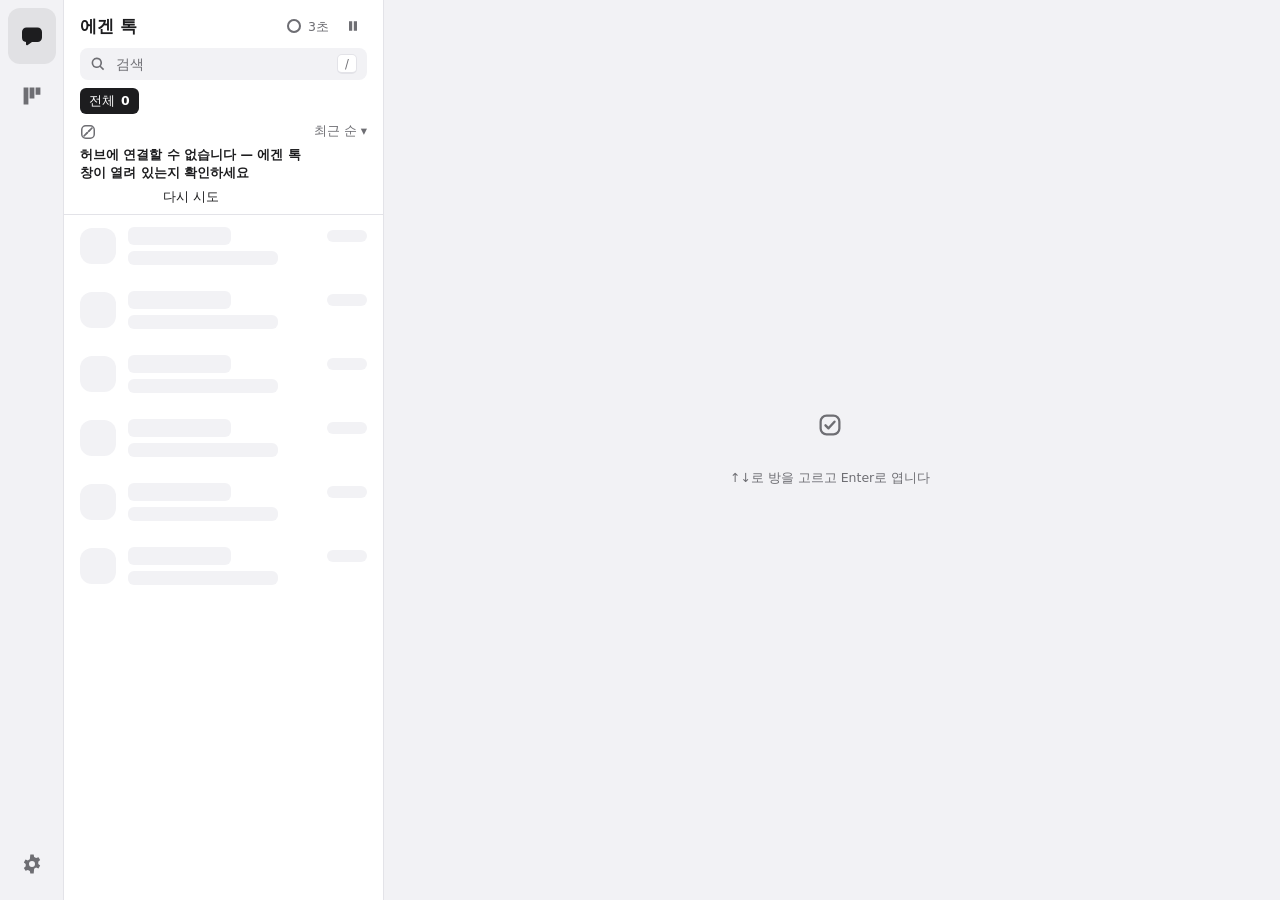
==== commit 1790a9ac: "Pixel office: rebuild after merging the sprite passes; vary the Grok wall piece per room Co-Authored" ====
--- a/index.html
+++ b/index.html
@@ -4165,7 +4165,7 @@
   for (const k of Object.keys(pools)) S.rasters[k] = pools[k].length;
   return S;
 };
-window.AT_SPRITES = {"version":2,"lead":{"w":48,"h":56,"anchorX":21,"anchorY":51,"deskY":45},"intern":{"w":32,"h":42,"anchorX":15,"anchorY":39,"deskY":34},"palettes":{"claude":{"claude":"[base64]","codex":"[base64]","agy":"[base64]"},"chatgpt":{"claude":"[base64]","codex":"[base64]","agy":"[base64]"},"gemini":{"claude":"[base64]","codex":"[base64]","agy":"[base64]"},"grok":{"claude":"[base64]","codex":"[base64]","agy":"[base64]"},"muse":{"claude":"[base64]","codex":"[base64]","agy":"[base64]"}},"anims":{"claude":{"lead":{"work":{"fps":12,"loop":true,"key":0,"seq":[0,3,1,3,0,3,1,3,2,16,0,3,1,3,0,3,1,3,2,12,3,4,4,1,5,2,6,1,7,2,8,1,9,3,8,3,9,3,2,16,0,3,1,3,0,3,1,3,2,24,0,3,1,3,0,3,1,3,2,12,3,4,4,1,5,2,6,1,10,2,2,22]},"tool":{"fps":12,"loop":true,"key":37,"seq":[11,28,12,4,13,3,14,2,15,5,14,2,16,3,13,3,11,2,17,5,18,3,19,2,11,33,20,1,21,2,20,1,11,49,17,5,18,3,19,2,11,22]},"child":{"fps":12,"loop":true,"key":0,"seq":[22,38,23,2,24,3,25,2,26,7,27,5,28,3,29,2,26,19,30,3,26,18,31,1,32,2,31,1,33,2,34,3,35,2,22,35,36,5,37,3,38,2,22,22]},"user":{"fps":12,"loop":false,"key":21,"next":"user_loop","seq":[39,4,40,2,41,3,42,3,43,2,44,2,45,2,44,3,46,5]},"user_loop":{"fps":12,"loop":true,"key":0,"seq":[46,42,47,1,48,2,47,1,46,6,49,5,50,3,51,2,46,16,52,3,53,3,52,3,46,3,54,2,46,48,47,1,48,2,47,1,46,4,49,5,50,3,51,2,46,22]},"stall":{"fps":12,"loop":true,"key":0,"seq":[55,44,56,2,57,3,58,2,59,1,60,5,61,3,62,2,59,11,63,1,64,2,63,1,58,2,57,3,56,2,65,43,55,21,66,5,67,3,68,2,55,22]},"idle":{"fps":12,"loop":true,"key":0,"seq":[69,12,70,12,71,12,72,12,69,4,73,5,74,3,75,2,70,10,71,12,72,12,76,2,77,2,78,2,79,2,80,2,81,2,82,2,83,2,84,2,85,24,84,2,86,2,82,2,81,2,80,2,87,2,88,2,89,1,90,1,91,2,92,2,69,6,70,8,71,8,72,8,69,8,70,44]},"done":{"fps":12,"loop":false,"key":17,"next":"done_loop","seq":[93,4,94,4,95,3,96,2,97,4,98,5,97,6,95,3,99,3,100,6]},"done_loop":{"fps":12,"loop":true,"key":0,"seq":[100,52,101,1,102,2,101,2,103,3,104,2,100,24,105,8,106,6,100,48,101,5,103,3,104,2,100,22]},"stopped":{"fps":12,"loop":true,"key":0,"seq":[107,52,108,5,109,3,110,2,111,14,107,72,112,5,113,3,114,2,107,22]},"work~1":{"fps":12,"loop":true,"key":52,"seq":[0,6,1,3,0,3,1,3,0,3,2,4,115,18,116,3,115,9,117,5,118,3,119,2,115,8,116,3,115,9,120,2,121,3,120,2,115,18,116,3,115,9,122,22,123,1,124,2,123,1,2,3,3,1,125,3,126,1,127,2,128,1,129,2,1,3,0,3,1,3,0,3,1,2,0,8]},"work~2":{"fps":12,"loop":true,"key":30,"seq":[0,6,1,3,0,3,1,3,0,3,2,4,130,2,131,2,132,4,133,22,134,2,135,2,136,1,137,3,138,1,139,1,140,1,141,26,142,18,143,3,132,6,131,2,144,3,0,3,1,3,0,3,1,3,0,3,1,3,0,3,1,3,2,3,3,5,145,3,10,2,2,1,0,3,1,3,0,3,1,3,0,3,1,3,0,3]},"work~3":{"fps":12,"loop":true,"key":25,"seq":[0,6,1,3,0,3,1,3,0,3,2,4,146,3,147,27,148,5,149,3,150,2,147,2,151,3,147,4,151,3,147,4,152,1,153,2,152,1,154,2,155,22,154,2,147,28,144,3,0,3,1,3,0,3,126,3,125,2,128,1,127,2,156,1,129,1,0,2,1,3,0,3,1,3,0,11]},"idle~1":{"fps":12,"loop":true,"key":42,"seq":[69,12,157,2,158,12,159,12,160,12,161,2,162,4,163,1,164,1,165,2,166,2,167,8,168,12,169,12,170,4,171,12,172,4,173,2,174,4,175,2,70,12,71,12,72,2,176,5,177,3,178,2,69,12,70,12,71,12,72,12,69,12,70,12,71,2,69,8]},"idle~2":{"fps":12,"loop":true,"key":60,"seq":[69,12,179,6,180,12,181,10,182,4,183,8,184,4,185,1,186,3,187,2,188,4,189,4,69,4,190,6,191,10,192,3,193,12,194,12,71,12,72,12,69,7,73,5,195,3,75,2,70,7,71,12,72,12,69,12,70,12,71,12,72,7,69,8]},"idle~3":{"fps":12,"loop":true,"key":73,"seq":[69,12,196,2,197,3,198,14,199,3,200,4,197,14,201,3,202,2,203,2,204,1,205,2,206,1,207,14,208,3,197,4,209,14,199,3,200,4,197,14,210,3,207,4,196,3,71,12,72,7,176,5,74,3,92,2,69,7,70,12,71,12,72,12,69,12,70,12,71,7,69,8]},"stall~1":{"fps":12,"loop":true,"key":30,"seq":[55,28,211,2,212,22,213,2,214,2,213,1,215,1,216,2,217,2,212,16,218,2,219,2,218,2,219,2,212,18,220,2,221,4,212,2,218,2,219,2,218,2,219,2,212,18,222,10,223,5,224,1,225,2,68,2,55,22]},"child~1":{"fps":12,"loop":true,"key":61,"seq":[22,22,226,3,144,2,227,2,228,2,227,2,228,19,229,1,230,2,229,2,231,2,232,1,233,2,228,17,227,2,228,2,227,2,228,20,234,2,235,3,236,2,237,31,238,1,239,2,238,1,240,1,241,5,242,3,243,2,240,1,236,2,235,3,234,2,2,3,144,2,226,3,22,6]},"done_loop~1":{"fps":12,"loop":true,"key":36,"seq":[100,28,244,3,95,2,245,3,246,16,247,5,248,3,249,2,246,12,250,2,251,4,252,46,95,2,253,3,100,17,101,5,103,3,104,2,100,22]},"done_loop~2":{"fps":12,"loop":true,"key":76,"seq":[100,28,254,12,105,4,255,8,256,4,257,1,258,3,259,2,260,10,105,4,255,12,105,4,254,12,105,4,255,12,105,4,106,12,100,12,101,5,103,3,104,2,100,22]},"user_loop~1":{"fps":12,"loop":true,"key":42,"seq":[46,32,261,3,262,4,263,3,264,3,265,3,266,3,267,1,268,2,269,3,270,3,271,12,272,1,273,2,272,1,263,3,264,3,265,3,266,3,267,3,271,18,274,3,46,36,49,5,50,3,51,2,46,22]},"vars":{"work":["work","work~1","work~2","work~3"],"idle":["idle","idle~1","idle~2","idle~3"],"stall":["stall","stall~1"],"child":["child","child~1"],"done_loop":["done_loop","done_loop~1","done_loop~2"],"user_loop":["user_loop","user_loop~1"]}},"intern":{"work":{"fps":12,"loop":true,"key":0,"seq":[0,3,1,3,0,3,1,3,2,16,0,3,1,3,0,3,1,3,2,16,3,1,4,2,5,1,6,2,7,1,8,3,7,3,8,3,2,16,0,3,1,3,0,3,1,3,2,24,0,3,1,3,0,3,1,3,2,16,3,1,4,2,5,1,9,2,2,22]},"tool":{"fps":12,"loop":true,"key":38,"seq":[10,28,11,4,12,4,13,2,14,4,15,2,10,13,16,5,10,27,17,1,18,2,17,1,10,60,16,5,10,22]},"child":{"fps":12,"loop":true,"key":0,"seq":[19,38,20,3,21,16,22,5,21,15,23,3,21,18,24,1,25,2,24,1,26,3,19,48,27,5,19,22]},"user":{"fps":12,"loop":false,"key":19,"next":"user_loop","seq":[28,4,29,3,30,3,31,2,32,2,33,2,32,3,34,5]},"user_loop":{"fps":12,"loop":true,"key":0,"seq":[34,42,35,1,36,2,35,1,34,11,37,5,34,16,32,3,34,4,32,3,34,49,35,1,36,2,35,1,34,12,37,5,34,22]},"stall":{"fps":12,"loop":true,"key":0,"seq":[38,44,39,3,40,10,41,5,40,7,42,1,43,2,42,1,39,3,44,43,38,34,45,5,38,22]},"idle":{"fps":12,"loop":true,"key":0,"seq":[46,12,47,12,48,12,49,12,46,9,50,3,51,2,47,10,48,12,49,12,52,2,53,2,54,2,55,2,56,2,57,2,58,2,59,2,60,24,59,2,61,2,57,2,56,2,55,2,54,2,53,2,52,2,46,1,50,5,46,2,47,8,48,8,49,8,46,8,47,48]},"done":{"fps":12,"loop":false,"key":17,"next":"done_loop","seq":[62,4,63,4,64,3,65,2,66,4,67,5,66,6,64,3,68,3,69,6]},"done_loop":{"fps":12,"loop":true,"key":0,"seq":[69,53,70,2,69,2,71,5,69,24,72,8,73,6,69,53,71,5,69,22]},"stopped":{"fps":12,"loop":true,"key":0,"seq":[74,52,75,5,76,5,75,14,74,77,77,5,74,22]},"work~1":{"fps":12,"loop":true,"key":52,"seq":[0,6,1,3,0,3,1,3,0,3,2,4,78,18,79,3,78,14,80,5,78,8,79,3,78,9,81,2,82,3,81,2,78,18,79,3,78,9,83,22,84,1,85,2,84,1,2,4,0,3,1,1,86,2,87,3,1,3,0,3,1,3,0,3,1,2,0,8]},"work~2":{"fps":12,"loop":true,"key":30,"seq":[0,6,1,3,0,3,1,3,0,3,2,4,88,2,89,2,90,4,91,24,92,2,93,1,94,4,95,1,92,1,96,26,97,18,98,3,90,6,89,2,99,3,0,3,1,3,0,3,1,3,0,3,1,3,0,3,1,3,2,8,9,5,2,1,0,3,1,3,0,3,1,3,0,3,1,3,0,3]},"idle~1":{"fps":12,"loop":true,"key":40,"seq":[46,12,100,12,101,12,102,12,103,2,104,4,105,3,106,5,105,4,107,12,108,12,109,4,110,12,111,4,112,4,47,12,48,12,49,12,46,3,50,5,46,4,47,12,48,12,49,12,46,12,47,12,48,10,46,8]},"idle~2":{"fps":12,"loop":true,"key":60,"seq":[46,12,113,6,114,12,115,10,116,4,117,12,118,1,119,5,118,4,120,4,46,4,121,6,122,10,123,3,124,12,125,12,48,12,49,12,46,12,51,5,47,7,48,12,49,12,46,12,47,12,48,12,49,7,46,8]},"idle~3":{"fps":12,"loop":true,"key":73,"seq":[46,12,126,2,127,3,128,14,129,3,130,4,127,14,131,3,132,2,133,2,134,1,135,2,136,1,132,14,137,3,127,4,138,14,129,3,130,4,127,14,131,3,132,4,126,3,48,12,49,12,50,5,46,7,47,12,48,12,49,12,46,12,47,12,48,7,46,8]},"stall~1":{"fps":12,"loop":true,"key":30,"seq":[38,28,139,2,140,22,141,2,142,2,141,1,143,1,144,2,145,2,140,16,141,2,142,2,141,2,142,2,140,18,146,2,147,4,140,2,141,2,142,2,141,2,142,2,140,18,148,15,149,1,150,2,45,2,38,22]},"child~1":{"fps":12,"loop":true,"key":61,"seq":[19,22,151,3,152,2,153,2,154,2,153,2,154,20,153,2,154,2,155,2,156,3,154,17,153,2,154,2,153,2,154,20,157,3,158,31,159,1,160,2,159,1,161,10,162,2,163,3,164,3,152,2,151,3,19,14]},"done_loop~1":{"fps":12,"loop":true,"key":36,"seq":[69,28,165,3,64,2,166,3,167,21,168,5,167,12,169,6,170,46,64,2,171,3,69,22,71,5,69,22]},"done_loop~2":{"fps":12,"loop":true,"key":76,"seq":[69,28,172,12,72,4,173,12,72,1,174,3,175,2,172,10,72,4,173,12,72,4,172,12,72,4,173,12,72,4,73,12,69,17,71,5,69,22]},"user_loop~1":{"fps":12,"loop":true,"key":42,"seq":[34,32,176,3,177,4,178,3,177,3,179,3,177,3,180,6,181,5,180,7,182,1,183,2,182,1,178,3,177,3,179,3,177,3,180,18,184,3,34,47,37,5,34,22]},"vars":{"work":["work","work~1","work~2"],"idle":["idle","idle~1","idle~2","idle~3"],"stall":["stall","stall~1"],"child":["child","child~1"],"done_loop":["done_loop","done_loop~1","done_loop~2"],"user_loop":["user_loop","user_loop~1"]}}},"codex":{"lead":{"work":{"fps":12,"loop":true,"key":0,"seq":[275,2,276,2,275,2,276,2,277,1,275,2,276,2,278,11,275,2,276,2,275,2,276,2,277,1,275,2,276,2,278,5,279,3,280,2,278,2,281,2,278,1,282,2,283,2,282,2,283,3,282,2,283,2,278,11,275,2,276,2,275,2,276,2,277,1,275,2,276,2,278,19,275,2,276,2,275,2,276,2,277,1,275,2,276,2,278,11,279,1,284,2,280,2,278,43]},"tool":{"fps":12,"loop":true,"key":32,"seq":[285,23,286,4,287,3,288,2,289,5,288,2,290,2,287,1,291,2,292,1,293,2,285,37,294,1,295,2,294,1,285,44,292,3,293,2,285,43]},"child":{"fps":12,"loop":true,"key":0,"seq":[296,33,297,2,298,3,299,2,300,2,301,3,302,2,300,24,303,3,300,18,304,1,305,2,304,1,306,2,307,3,308,2,296,29,309,3,310,2,296,43]},"user":{"fps":12,"loop":false,"key":21,"next":"user_loop","seq":[311,4,312,2,313,3,314,3,315,2,316,2,317,2,316,3,318,5]},"user_loop":{"fps":12,"loop":true,"key":0,"seq":[318,37,319,1,320,2,319,1,318,1,321,3,322,2,318,26,323,3,324,3,323,3,318,3,325,2,318,43,319,1,320,1,326,1,327,1,321,1,322,2,318,43]},"stall":{"fps":12,"loop":true,"key":0,"seq":[328,39,329,2,330,1,331,2,332,1,333,1,334,1,335,21,336,1,337,2,336,1,338,2,330,3,329,2,339,38,328,15,340,3,341,2,328,43]},"idle":{"fps":12,"loop":true,"key":0,"seq":[342,9,343,9,344,9,345,9,342,6,346,3,347,2,343,7,344,9,345,9,348,2,349,2,350,2,351,2,352,2,353,2,354,2,355,2,356,2,357,19,356,2,358,2,354,2,353,2,352,2,351,2,350,2,349,2,348,2,342,5,346,3,347,2,343,6,344,8,345,8,342,8,343,13]},"done":{"fps":12,"loop":false,"key":17,"next":"done_loop","seq":[359,4,360,4,361,3,362,2,363,4,364,5,363,6,361,3,365,3,366,6]},"done_loop":{"fps":12,"loop":true,"key":0,"seq":[366,42,367,3,368,2,366,1,369,2,366,31,370,8,371,6,366,37,367,3,368,2,366,43]},"stopped":{"fps":12,"loop":true,"key":0,"seq":[372,42,373,3,374,2,375,24,372,49]},"work~1":{"fps":12,"loop":true,"key":38,"seq":[275,4,276,2,275,2,276,2,275,2,278,4,376,13,377,3,376,10,378,3,379,2,376,4,377,3,376,6,380,2,381,3,380,2,376,13,377,3,376,6,382,17,383,1,384,2,383,1,278,4,275,2,276,2,275,2,276,2,275,2,276,2,275,2,276,2,275,2,385,2,386,1,387,1,388,1,276,1,278,11,275,2,276,2,275,2,276,2,275,2,276,2,278,11,275,8]},"work~2":{"fps":12,"loop":true,"key":24,"seq":[275,4,276,2,275,2,276,2,275,2,278,4,389,2,390,2,391,4,392,18,393,1,394,2,395,2,396,1,391,2,397,21,398,13,399,3,400,6,390,2,401,3,275,2,276,2,275,2,276,2,275,2,276,2,275,2,276,2,278,9,275,2,276,2,275,2,276,2,275,1,386,1,385,2,387,2,276,2,275,2,276,2,275,2,276,2,278,11,275,2,276,2,275,2,276,2,275,2,276,2,278,2,275,8]},"work~3":{"fps":12,"loop":true,"key":19,"seq":[275,4,276,2,275,2,276,2,275,2,278,4,402,3,403,23,404,3,405,1,406,1,407,2,403,4,407,3,403,4,407,3,403,4,408,1,409,2,408,1,410,2,411,17,410,2,403,23,401,3,275,2,276,2,275,2,276,2,275,2,276,2,275,2,385,2,386,1,387,1,388,1,276,1,275,2,276,2,275,2,276,2,275,2,276,2,278,11,275,2,276,2,275,2,276,2,275,2,276,1,275,8]},"idle~1":{"fps":12,"loop":true,"key":34,"seq":[342,9,412,2,413,9,414,9,415,9,416,4,417,2,418,1,419,2,420,1,421,2,422,9,423,9,424,9,425,4,426,4,427,9,428,7,429,2,430,4,431,2,344,9,345,9,342,5,346,3,432,1,347,1,343,8,344,9,345,9,342,17]},"idle~2":{"fps":12,"loop":true,"key":47,"seq":[342,9,433,6,434,9,435,8,436,4,437,6,438,3,439,2,440,6,441,4,342,4,442,6,443,9,444,1,445,3,446,9,447,9,448,1,342,9,343,9,344,9,345,6,449,3,432,2,342,7,343,9,344,9,345,9,342,9]},"idle~3":{"fps":12,"loop":true,"key":61,"seq":[342,9,450,2,451,3,452,11,453,3,454,4,451,10,455,1,456,2,457,1,458,1,459,3,450,1,460,2,461,1,459,11,462,3,451,4,463,11,453,3,454,4,451,11,464,3,459,4,450,3,344,9,345,9,342,3,346,3,432,2,342,1,343,9,344,9,345,9,342,15]},"stall~1":{"fps":12,"loop":true,"key":25,"seq":[328,23,465,2,466,17,467,2,468,1,469,1,470,1,471,1,472,2,466,13,471,2,472,2,471,2,472,2,466,13,473,2,474,2,466,2,471,2,472,2,471,2,472,2,466,13,475,16,465,2,328,3,340,3,341,2,328,43]},"child~1":{"fps":12,"loop":true,"key":51,"seq":[296,17,476,3,477,2,478,2,479,2,478,2,479,14,480,1,481,2,482,2,478,2,479,15,478,2,479,2,478,2,479,15,483,2,484,3,485,2,486,26,487,1,488,2,487,1,489,10,490,2,491,1,492,1,493,1,484,2,483,2,494,3,477,2,476,3,296,31]},"done_loop~1":{"fps":12,"loop":true,"key":31,"seq":[366,23,495,3,361,2,496,3,497,11,498,3,499,2,497,17,500,2,501,2,502,41,361,2,503,3,366,18,367,3,368,2,366,43]},"done_loop~2":{"fps":12,"loop":true,"key":62,"seq":[366,23,504,9,370,4,505,6,506,3,507,2,370,2,508,9,370,4,505,9,370,4,504,9,370,4,505,9,370,4,371,12,366,19,367,3,368,2,366,43]},"user_loop~1":{"fps":12,"loop":true,"key":37,"seq":[318,27,509,3,510,4,511,3,512,3,513,2,514,1,515,2,516,1,517,1,518,2,519,13,520,1,521,2,520,1,511,3,512,3,513,3,522,3,518,3,519,13,523,3,318,35,321,3,322,2,318,43]},"vars":{"work":["work","work~1","work~2","work~3"],"idle":["idle","idle~1","idle~2","idle~3"],"stall":["stall","stall~1"],"child":["child","child~1"],"done_loop":["done_loop","done_loop~1","done_loop~2"],"user_loop":["user_loop","user_loop~1"]}},"intern":{"work":{"fps":12,"loop":true,"key":0,"seq":[185,2,186,2,185,2,186,2,187,1,185,2,186,2,188,11,185,2,186,2,185,2,186,2,187,1,185,2,186,2,188,5,189,3,190,2,188,2,191,2,188,1,192,2,193,2,192,2,193,3,192,2,193,2,188,11,185,2,186,2,185,2,186,2,187,1,185,2,186,2,188,19,185,2,186,2,185,2,186,2,187,1,185,2,186,2,188,11,189,1,194,2,190,2,188,43]},"tool":{"fps":12,"loop":true,"key":33,"seq":[195,23,196,4,197,4,198,2,199,4,200,2,195,3,201,3,202,2,195,32,188,1,191,2,188,1,195,49,201,3,202,2,195,43]},"child":{"fps":12,"loop":true,"key":0,"seq":[203,33,204,3,205,6,206,3,207,2,205,20,208,3,205,18,209,1,210,2,209,1,211,3,203,37,212,3,213,2,203,43]},"user":{"fps":12,"loop":false,"key":19,"next":"user_loop","seq":[214,4,215,3,216,3,217,2,218,2,219,2,218,3,220,5]},"user_loop":{"fps":12,"loop":true,"key":0,"seq":[220,37,221,1,222,2,221,1,220,1,223,3,224,2,220,26,218,3,220,4,218,3,220,44,221,1,222,2,221,1,220,1,223,3,224,2,220,43]},"stall":{"fps":12,"loop":true,"key":0,"seq":[225,39,226,3,227,3,228,2,229,17,230,1,231,2,230,1,226,3,232,38,225,23,233,3,234,2,225,43]},"idle":{"fps":12,"loop":true,"key":0,"seq":[235,9,236,9,237,9,238,9,235,6,239,3,240,2,236,7,237,9,238,9,241,2,242,2,243,2,244,2,245,2,246,2,247,2,248,2,249,19,248,2,250,2,246,2,245,2,244,2,243,2,242,2,241,2,235,8,236,1,251,3,240,2,236,2,237,8,238,8,235,8,236,17]},"done":{"fps":12,"loop":false,"key":17,"next":"done_loop","seq":[252,4,253,4,254,3,255,2,256,4,257,5,256,6,254,3,258,3,259,6]},"done_loop":{"fps":12,"loop":true,"key":0,"seq":[259,42,260,3,261,2,259,1,262,2,259,31,263,8,264,6,259,37,260,3,261,2,259,43]},"stopped":{"fps":12,"loop":true,"key":0,"seq":[265,42,266,3,267,2,268,24,265,49]},"work~1":{"fps":12,"loop":true,"key":38,"seq":[185,4,186,2,185,2,186,2,185,2,188,4,269,13,270,3,269,10,271,3,272,2,269,4,270,3,269,6,273,2,274,3,273,2,269,13,270,3,269,6,275,17,276,1,277,2,276,1,188,4,185,2,186,2,185,2,186,2,185,2,186,2,185,2,186,2,185,2,278,2,279,1,280,1,281,1,186,1,188,11,185,2,186,2,185,2,186,2,185,2,186,2,188,11,185,8]},"work~2":{"fps":12,"loop":true,"key":24,"seq":[185,4,186,2,185,2,186,2,185,2,188,4,282,2,283,2,284,4,285,18,286,1,287,2,288,2,289,1,284,2,290,21,291,13,292,3,293,6,283,2,294,3,185,2,186,2,185,2,186,2,185,2,186,2,185,2,186,2,188,9,185,2,186,2,185,2,186,2,185,1,279,1,278,2,280,2,186,2,185,2,186,2,185,2,186,2,188,11,185,2,186,2,185,2,186,2,185,2,186,2,188,2,185,8]},"idle~1":{"fps":12,"loop":true,"key":32,"seq":[235,9,295,9,296,9,297,9,298,6,299,3,300,1,301,1,302,8,303,9,304,9,305,4,306,4,307,9,308,7,309,4,237,9,238,9,235,9,236,4,251,3,240,2,237,9,238,9,235,9,236,8,235,8]},"idle~2":{"fps":12,"loop":true,"key":47,"seq":[235,9,310,6,311,9,312,8,313,4,314,6,315,3,316,2,317,6,318,4,235,4,319,6,320,9,321,1,322,3,323,9,324,9,325,1,235,9,236,9,237,9,238,6,326,3,327,2,235,7,236,9,237,9,238,9,235,9]},"idle~3":{"fps":12,"loop":true,"key":61,"seq":[235,9,328,2,329,3,330,11,331,3,332,4,329,10,333,1,334,2,335,1,336,1,337,3,328,1,338,2,339,1,337,11,340,3,329,4,341,11,331,3,332,4,329,11,342,3,337,4,328,3,237,9,238,9,235,3,239,3,327,2,235,1,236,9,237,9,238,9,235,15]},"stall~1":{"fps":12,"loop":true,"key":25,"seq":[225,23,343,2,344,17,345,2,346,1,347,1,348,1,349,1,350,2,344,13,349,2,350,2,349,2,350,2,344,13,351,2,352,2,344,2,349,2,350,2,349,2,350,2,344,13,353,16,343,2,225,3,233,3,234,2,225,43]},"child~1":{"fps":12,"loop":true,"key":51,"seq":[203,17,354,3,355,2,356,2,357,2,356,2,357,14,358,1,359,2,360,2,356,2,357,15,356,2,357,2,356,2,357,15,361,3,362,26,363,1,364,2,363,1,365,12,361,2,366,1,367,2,368,1,369,1,355,1,354,3,203,39]},"done_loop~1":{"fps":12,"loop":true,"key":31,"seq":[259,23,370,3,254,2,371,3,372,11,373,3,374,2,372,17,375,4,376,41,254,2,377,3,259,18,260,3,261,2,259,43]},"done_loop~2":{"fps":12,"loop":true,"key":62,"seq":[259,23,378,9,263,4,379,6,380,3,381,2,263,2,378,9,263,4,379,9,263,4,378,9,263,4,379,9,263,4,264,12,259,19,260,3,261,2,259,43]},"user_loop~1":{"fps":12,"loop":true,"key":37,"seq":[220,27,382,3,383,4,384,3,383,3,385,2,386,1,387,2,388,1,389,1,390,12,391,1,392,2,391,1,384,3,383,3,385,3,383,3,390,13,393,3,220,41,223,3,224,2,220,43]},"vars":{"work":["work","work~1","work~2"],"idle":["idle","idle~1","idle~2","idle~3"],"stall":["stall","stall~1"],"child":["child","child~1"],"done_loop":["done_loop","done_loop~1","done_loop~2"],"user_loop":["user_loop","user_loop~1"]}}},"agy":{"lead":{"work":{"fps":12,"loop":true,"key":0,"seq":[524,1,525,1,526,2,525,2,526,2,527,2,528,3,529,3,530,6,531,1,532,1,533,2,534,2,535,2,536,3,537,2,538,1,539,2,540,3,527,3,541,1,542,2,543,1,544,2,545,1,546,1,547,2,546,1,548,1,549,2,550,3,527,9,551,2,552,1,553,1,554,2,555,2,530,5,556,3,536,7,537,2,538,1,539,2,540,2,557,1,525,1,526,2,525,1,551,1,552,2,558,3,559,4,549,3,550,3,527,1,541,1,560,2,541,1,527,4,528,3,529,3,530,7,556,3,536,7,537,2,538,1,539,2,540,3,527,4,528,3,558,3,559,4,549,3,550,2]},"tool":{"fps":12,"loop":true,"key":35,"seq":[561,1,562,9,563,3,564,3,565,7,566,3,567,4,568,3,569,2,570,1,571,2,572,2,573,1,574,1,575,3,576,3,577,3,578,4,579,3,561,3,562,9,563,3,564,3,565,7,566,3,580,5,581,1,582,1,583,1,584,1,585,1,586,2,587,3,562,4,563,3,577,3,578,4,579,3,561,3,562,9,563,3,564,3,565,7,566,3,580,7,588,2,585,1,586,2,587,3,562,4,563,3,577,3,578,4,579,3,561,2]},"child":{"fps":12,"loop":true,"key":0,"seq":[589,1,590,9,591,3,592,3,593,7,594,3,595,7,596,2,597,1,598,2,599,3,600,2,601,2,602,3,603,3,604,4,605,3,606,3,601,9,607,3,608,3,609,1,610,3,611,3,612,3,613,4,614,3,615,2,616,1,617,2,618,1,619,2,620,1,621,2,622,1,623,2,624,1,625,1,626,2,627,4,628,3,589,3,590,9,591,3,592,3,593,7,594,3,595,7,596,2,597,1,629,2,630,3,590,4,591,3,626,3,627,4,628,3,589,2]},"user":{"fps":12,"loop":false,"key":21,"next":"user_loop","seq":[631,1,632,3,633,2,634,3,635,1,636,2,637,2,638,2,639,2,640,2,641,1,642,2,643,3]},"user_loop":{"fps":12,"loop":true,"key":0,"seq":[643,1,644,9,645,6,646,4,642,6,647,4,648,5,649,1,650,4,651,1,652,2,653,1,644,1,654,6,655,4,643,6,644,9,645,6,656,3,657,1,658,2,659,3,642,1,647,2,660,2,648,5,649,1,650,5,644,4,654,6,655,4,643,6,644,9,645,6,661,1,662,2,661,1,642,6,647,4,648,5,649,1,650,5,644,4,654,6,655,4,643,5]},"stall":{"fps":12,"loop":true,"key":0,"seq":[663,1,664,9,665,3,666,3,667,7,668,3,669,7,670,2,671,1,672,2,673,3,664,1,674,2,675,1,676,2,677,1,678,1,679,2,680,4,681,3,682,3,683,9,684,1,685,1,686,1,687,1,688,1,689,1,690,1,691,3,692,2,693,1,694,3,695,7,696,2,697,1,698,2,699,3,700,4,701,3,702,3,703,4,704,3,705,3,700,2,664,7,665,3,666,3,667,7,668,3,669,7,670,2,671,1,672,2,673,3,664,4,665,3,706,3,707,4,708,3,663,2]},"idle":{"fps":12,"loop":true,"key":0,"seq":[709,1,710,9,711,1,712,2,713,3,714,6,715,1,716,3,717,7,718,2,719,1,720,2,721,3,722,3,710,1,711,3,723,3,724,4,725,3,726,3,727,5,728,4,729,3,730,3,715,1,731,6,732,3,733,2,734,2,735,2,736,1,737,1,738,1,739,1,740,2,741,2,742,1,743,1,744,2,745,1,746,1,747,2,748,3,749,4,750,3,751,3,752,7,745,2,753,2,754,1,755,1,756,2,757,2,758,2,759,2,760,1,761,1,762,2,763,7,764,1,765,1,766,1,767,2,768,3,727,1,728,3,729,3,769,2,770,1,771,4,772,3,709,3,710,5,727,4,712,3,713,3,714,7,773,3,774,7,765,2,766,1,767,2,768,3,727,4,712,3,775,3,776,4,725,3,726,2]},"done":{"fps":12,"loop":false,"key":17,"next":"done_loop","seq":[777,1,778,3,779,4,780,2,781,1,782,2,783,3,784,1,785,5,784,1,786,3,787,2,788,3,789,2,790,1,791,1,792,1,793,1,794,3]},"done_loop":{"fps":12,"loop":true,"key":0,"seq":[794,1,795,9,796,3,797,3,798,7,799,3,800,7,791,2,792,1,793,2,801,3,795,4,796,3,802,3,803,2,804,2,805,3,794,3,795,9,796,3,797,3,798,7,799,1,806,2,807,6,808,1,809,2,810,1,811,2,801,3,795,4,796,3,802,3,804,4,805,3,794,3,795,9,796,3,797,3,798,7,799,3,800,7,791,2,792,1,793,2,801,3,795,4,796,3,802,3,804,4,805,3,794,2]},"stopped":{"fps":12,"loop":true,"key":0,"seq":[812,1,813,9,814,3,815,3,816,7,817,3,818,7,819,2,820,1,821,2,822,3,813,4,814,3,823,2,824,1,825,4,826,3,827,3,828,9,829,3,830,1,815,2,816,7,817,3,818,7,819,2,820,1,821,2,822,3,813,4,814,3,823,3,831,4,832,3,812,3,813,9,814,3,815,3,816,7,817,3,818,7,819,2,820,1,821,2,822,3,813,4,814,3,823,3,831,4,832,3,812,2]},"work~1":{"fps":12,"loop":true,"key":43,"seq":[524,1,525,3,526,2,525,2,526,2,551,2,528,1,529,3,833,7,834,3,835,6,836,1,837,2,838,1,839,2,840,3,841,4,842,3,843,3,844,4,845,3,846,1,847,2,848,1,841,8,849,2,850,1,851,2,852,1,853,1,833,6,834,3,835,7,837,2,854,1,839,2,840,3,841,3,855,1,856,3,857,3,858,4,859,3,860,3,855,3,861,1,862,2,861,1,527,2,528,2,551,1,554,1,553,2,531,2,555,2,531,2,555,1,533,1,532,2,535,2,534,2,535,2,536,1,537,2,538,1,539,2,540,3,527,4,528,1,551,2,863,2,864,1,865,4,866,3,524,2]},"work~2":{"fps":12,"loop":true,"key":24,"seq":[524,1,525,3,526,2,525,2,526,2,551,2,528,1,529,3,867,2,868,2,869,3,870,1,871,2,872,7,873,2,874,1,875,2,876,3,877,4,878,1,879,2,880,3,881,2,882,2,883,3,884,3,885,9,886,3,887,3,888,1,889,6,890,3,891,7,892,2,893,1,894,2,895,3,896,1,897,2,898,1,899,2,551,1,864,1,863,2,865,2,900,2,866,2,901,1,902,1,524,2,526,2,527,7,528,3,529,2,554,1,531,1,555,2,531,2,555,2,532,2,533,1,535,1,534,2,535,2,534,2,903,2,538,1,539,2,540,3,527,4,528,3,558,1,864,2,900,1,865,3,866,3,524,2]},"work~3":{"fps":12,"loop":true,"key":19,"seq":[524,1,525,3,526,2,525,2,526,2,551,2,528,1,529,3,904,3,905,4,906,3,907,7,908,2,909,1,910,2,911,3,912,4,913,3,914,1,857,2,858,1,915,3,916,1,859,2,860,1,917,2,912,2,855,3,912,4,918,1,919,2,920,1,921,2,922,4,923,3,924,3,925,4,926,3,927,2,928,1,929,2,911,3,912,4,913,3,914,3,915,4,916,3,917,3,912,3,898,3,525,2,526,1,552,1,551,2,553,2,554,1,531,1,555,2,531,2,555,2,532,2,533,1,535,1,534,2,535,2,534,2,903,2,538,1,539,2,540,3,527,4,528,3,558,1,864,2,900,1,865,3,866,3,524,2]},"idle~1":{"fps":12,"loop":true,"key":39,"seq":[709,1,710,9,711,1,930,2,931,3,932,4,933,3,934,1,935,2,936,4,937,3,938,2,939,1,940,2,941,3,942,4,943,1,944,2,945,1,946,2,947,2,948,2,949,3,950,3,951,5,952,4,953,3,954,3,955,1,956,3,957,3,958,3,959,2,960,1,961,1,962,3,963,2,964,1,965,2,966,3,967,3,968,1,969,3,970,1,971,2,972,4,973,2,974,1,975,3,728,7,722,2,976,3,977,3,731,3,978,4,979,3,763,4,774,3,765,2,766,1,767,2,768,3,728,4,729,3,769,3,980,1,771,3,772,3,981,3,722,2,710,7,711,3,982,1,713,2,714,7,773,2,716,1,717,7,983,2,984,1,720,2,721,3,722,4,976,2,711,1,723,3,724,4,985,3,709,2]},"idle~2":{"fps":12,"loop":true,"key":55,"seq":[709,1,710,9,711,1,986,2,987,3,988,1,989,6,990,3,991,2,992,5,993,2,994,1,995,1,996,1,997,3,998,4,999,3,1000,3,1001,1,1002,3,1003,3,1004,3,1005,4,710,4,1006,1,1007,3,1008,2,1009,1,1010,7,1011,2,1012,1,1013,2,1014,5,1015,2,1016,1,1017,2,1018,1,1019,2,1020,4,1021,3,1022,2,769,1,980,4,974,3,975,3,722,9,976,2,711,1,982,3,978,7,773,3,774,7,765,1,983,1,984,1,1023,2,1024,3,728,4,976,3,770,3,771,4,772,1,985,2,709,3,710,6,727,3,712,3,713,3,714,2,715,5,716,3,717,3,733,4,718,2,719,1,720,2,721,2,1025,1,710,4,711,3,723,3,776,1,724,3,985,3,709,2]},"idle~3":{"fps":12,"loop":true,"key":69,"seq":[709,1,710,9,711,1,1026,2,1027,3,1028,7,1029,3,1030,3,1031,3,1032,1,1033,2,1034,1,1035,2,1036,3,1037,4,1038,3,1039,1,1040,2,1041,1,1042,3,1043,1,1044,1,1045,1,1046,1,1047,1,1048,1,1049,9,1050,3,1051,3,1052,4,1053,3,1054,3,1055,7,1056,2,1057,1,1058,2,1059,2,1036,1,1037,4,1038,3,1039,3,1060,2,1041,2,1061,1,1043,2,1048,2,1062,1,1063,2,728,7,729,3,730,1,977,2,731,7,732,2,979,1,763,7,764,2,1064,1,767,2,768,3,727,4,712,2,729,1,769,3,980,4,974,3,981,3,722,8,710,1,711,3,982,3,978,4,714,3,773,3,774,5,717,2,983,2,984,1,1023,2,1024,3,728,1,722,3,976,3,770,3,771,1,724,3,985,3,709,2]},"stall~1":{"fps":12,"loop":true,"key":28,"seq":[663,1,664,9,665,3,666,3,667,7,668,3,1065,2,1066,5,1067,2,1068,1,1069,2,1070,3,1071,4,1072,3,1073,2,1074,1,1075,1,1076,2,1075,1,1077,1,1078,2,1079,3,1071,9,1072,2,1080,1,1081,1,1082,2,1083,2,1084,2,1085,3,1086,3,1066,7,1067,2,1068,1,1087,2,1088,2,1070,1,1071,1,1089,2,1090,1,1091,1,1080,2,1074,2,1092,1,1093,4,1078,3,1079,3,1071,5,1094,4,1095,3,1096,3,1097,6,1098,1,1099,1,668,2,669,7,670,2,671,1,672,2,673,3,664,4,665,3,706,3,707,4,708,3,663,2]},"child~1":{"fps":12,"loop":true,"key":57,"seq":[589,1,590,9,591,3,592,3,593,4,1100,3,1101,2,1102,1,1103,1,1104,2,1103,2,1104,2,1105,2,1106,1,1107,2,1108,3,1109,4,1110,3,1111,1,1112,2,1113,2,1114,2,1115,3,1116,3,1109,9,1110,3,1117,2,1118,1,1119,1,1120,2,1119,4,1121,3,1104,7,1105,2,1106,1,1107,1,1122,1,1123,1,1124,2,1125,1,1126,2,1127,1,1128,3,1129,3,1130,4,1131,3,1132,3,1127,9,1133,3,1134,1,1135,2,1136,1,1137,3,1138,3,1139,3,1140,3,1141,1,1142,1,1143,2,1144,1,1145,1,1146,1,1147,2,1148,1,1149,2,1150,3,590,1,591,3,626,3,627,4,628,3,589,2]},"done_loop~1":{"fps":12,"loop":true,"key":34,"seq":[794,1,795,9,796,3,797,3,798,7,799,3,1151,3,788,2,1152,3,1153,1,1154,1,1155,5,1156,4,1157,6,1158,4,1159,6,1156,9,1160,2,1161,2,1162,2,1163,10,1164,9,1165,1,1166,5,1167,4,1162,6,1168,4,1169,3,1170,2,1171,1,1172,2,795,7,796,3,797,3,798,7,799,3,800,7,791,2,792,1,793,2,801,3,795,4,796,3,802,3,804,4,805,3,794,2]},"done_loop~2":{"fps":12,"loop":true,"key":71,"seq":[794,1,795,9,796,3,797,3,798,7,799,3,1173,7,1174,2,1175,1,1176,1,1177,1,1178,3,1179,4,1180,3,1181,3,1182,1,1183,3,1184,1,1185,2,1186,3,1187,6,1188,3,1189,1,1180,2,1190,3,1191,6,1192,1,806,3,1173,7,1174,2,1175,1,1176,1,1177,1,1178,3,1179,4,1180,3,1181,3,1182,1,1183,3,1184,1,1193,2,1194,3,1195,7,795,2,796,3,797,3,798,7,799,3,800,7,791,2,792,1,793,2,801,3,795,4,796,3,802,3,804,4,805,3,794,2]},"user_loop~1":{"fps":12,"loop":true,"key":40,"seq":[643,1,644,9,645,6,646,4,642,6,647,4,1196,3,1197,2,1198,1,1199,1,1200,3,1201,1,1202,2,1203,2,1204,1,1205,3,1206,2,1207,1,1208,3,1209,6,1210,7,1211,1,1212,1,1213,1,1214,1,1215,3,1216,1,1217,2,1218,2,1219,1,1220,3,1221,2,1222,1,1223,3,1224,5,1225,1,1226,5,1210,2,1227,2,1228,1,654,5,655,4,643,6,644,9,645,6,646,4,642,6,647,4,648,5,649,1,650,5,644,4,654,6,655,4,643,5]},"vars":{"work":["work","work~1","work~2","work~3"],"idle":["idle","idle~1","idle~2","idle~3"],"stall":["stall","stall~1"],"child":["child","child~1"],"done_loop":["done_loop","done_loop~1","done_loop~2"],"user_loop":["user_loop","user_loop~1"]}},"intern":{"work":{"fps":12,"loop":true,"key":0,"seq":[394,1,395,1,396,2,395,2,396,2,397,8,398,6,399,2,400,2,401,2,402,2,403,6,398,5,397,3,404,1,405,2,404,1,406,2,407,1,408,1,409,2,408,2,410,5,397,9,395,2,396,2,395,2,400,2,398,8,403,10,398,4,399,1,395,1,396,2,395,2,396,2,397,3,410,10,397,1,404,1,405,2,404,1,397,10,398,10,403,10,398,5,397,10,410,9]},"tool":{"fps":12,"loop":true,"key":36,"seq":[411,1,412,15,413,10,414,4,415,4,416,2,417,4,418,1,419,1,412,9,411,10,412,15,413,9,420,1,421,2,422,1,423,7,413,5,412,10,411,10,412,15,413,10,423,10,413,5,412,10,411,9]},"child":{"fps":12,"loop":true,"key":0,"seq":[424,1,425,15,426,10,427,10,428,3,429,2,430,10,431,10,430,12,432,3,429,10,433,8,434,1,435,1,436,1,437,1,438,3,425,10,424,10,425,15,426,10,427,10,426,5,425,10,424,9]},"user":{"fps":12,"loop":false,"key":19,"next":"user_loop","seq":[439,1,440,3,441,3,442,3,443,2,444,2,445,2,446,3,447,2,448,3]},"user_loop":{"fps":12,"loop":true,"key":0,"seq":[448,1,449,15,447,10,450,10,447,4,451,1,452,2,453,1,449,7,448,10,449,15,446,3,447,4,446,3,450,10,447,5,449,10,448,10,449,12,453,1,452,2,451,1,447,9,450,10,447,5,449,10,448,9]},"stall":{"fps":12,"loop":true,"key":0,"seq":[454,1,455,15,456,10,457,10,456,5,455,1,458,3,459,6,460,10,459,6,461,1,462,2,461,1,458,3,463,2,464,10,465,10,464,5,463,10,466,4,454,6,455,15,456,10,457,10,456,5,455,10,454,9]},"idle":{"fps":12,"loop":true,"key":0,"seq":[467,1,468,10,469,5,470,6,471,4,472,7,473,3,474,5,475,3,468,7,467,4,476,6,469,5,477,10,471,1,474,9,473,2,478,2,479,2,480,2,481,2,482,2,483,2,484,1,485,1,486,2,487,7,488,10,487,5,486,2,489,2,490,2,491,2,492,2,493,2,494,2,495,2,496,4,497,4,498,6,470,2,471,3,477,5,475,5,499,3,467,7,468,1,469,14,470,10,498,10,470,5,469,10,476,9]},"done":{"fps":12,"loop":false,"key":17,"next":"done_loop","seq":[500,1,501,3,502,4,503,3,504,2,505,3,506,1,507,5,506,4,508,2,509,3,510,3,511,2,512,1,513,3]},"done_loop":{"fps":12,"loop":true,"key":0,"seq":[513,1,514,15,512,10,511,10,512,5,514,10,515,2,513,8,514,15,512,8,516,2,517,6,518,4,519,2,512,3,514,10,513,10,514,15,512,10,511,10,512,5,514,10,513,9]},"stopped":{"fps":12,"loop":true,"key":0,"seq":[520,1,521,15,522,10,523,10,522,5,521,9,524,1,525,10,524,13,521,2,522,10,523,10,522,5,521,10,520,10,521,15,522,10,523,10,522,5,521,10,520,9]},"work~1":{"fps":12,"loop":true,"key":43,"seq":[394,1,395,3,396,2,395,2,396,2,395,2,397,4,526,10,527,6,528,3,527,1,526,5,529,10,530,8,531,2,532,1,529,8,533,2,534,3,533,1,535,1,526,9,527,7,528,3,526,5,529,3,536,7,537,10,536,3,538,1,539,2,538,1,397,4,395,2,396,2,399,2,400,2,399,2,400,2,399,2,402,2,401,2,402,2,403,4,398,5,397,5,395,2,396,2,395,1,394,9]},"work~2":{"fps":12,"loop":true,"key":24,"seq":[394,1,395,3,396,2,395,2,396,2,395,2,397,4,540,2,541,2,542,4,543,2,544,10,543,5,545,5,546,2,547,3,548,2,549,8,550,15,551,1,552,9,553,7,554,3,542,5,555,1,556,2,557,3,395,2,396,2,394,2,558,2,394,2,558,2,394,2,396,2,397,12,395,1,399,1,400,2,399,2,400,2,399,2,400,1,402,1,401,2,402,2,401,2,402,2,403,1,398,5,397,8,395,2,558,1,394,8]},"idle~1":{"fps":12,"loop":true,"key":37,"seq":[467,1,468,10,559,5,560,6,561,4,562,7,563,3,564,5,565,3,566,3,567,4,568,10,569,1,570,11,571,3,572,8,573,1,574,1,575,3,576,7,577,4,578,1,579,4,580,4,477,2,581,9,499,1,475,10,468,5,496,6,470,4,498,7,472,3,471,5,477,3,475,7,499,4,467,6,468,5,469,10,470,1,471,9,472,2,473,8,474,3,496,2,468,9,469,1,476,1,467,8]},"idle~2":{"fps":12,"loop":true,"key":55,"seq":[467,1,468,10,582,5,583,1,584,9,585,2,586,8,587,1,588,4,589,10,590,1,591,9,592,4,468,4,593,6,594,1,595,9,596,1,597,2,598,8,599,3,600,2,601,9,477,1,581,10,475,11,468,4,496,7,470,3,498,8,472,2,471,5,477,4,475,6,499,5,467,5,468,6,469,9,470,2,471,8,472,3,473,7,474,4,496,1,468,10,476,1,467,8]},"idle~3":{"fps":12,"loop":true,"key":69,"seq":[467,1,468,10,602,2,603,3,604,10,605,3,606,3,607,4,608,5,603,8,609,2,610,1,611,4,612,1,613,2,614,1,611,1,615,12,616,3,608,4,617,6,618,7,606,3,619,4,608,1,603,10,620,2,610,3,611,4,612,1,602,2,477,11,475,2,474,9,496,1,497,10,470,5,469,6,477,4,581,7,499,3,475,8,468,7,496,4,470,6,498,5,472,5,471,5,477,1,475,9,499,1,467,8]},"stall~1":{"fps":12,"loop":true,"key":28,"seq":[454,1,455,15,456,10,621,2,622,8,623,5,624,7,625,2,626,1,627,1,628,2,627,2,629,5,624,11,625,2,626,2,630,2,631,2,623,6,622,10,632,2,633,2,623,1,624,1,625,2,626,2,625,2,626,2,624,1,629,10,624,5,634,10,635,6,636,2,456,2,457,10,456,5,455,10,454,9]},"child~1":{"fps":12,"loop":true,"key":57,"seq":[424,1,425,15,426,4,637,3,638,2,639,1,640,1,641,2,640,2,641,5,642,5,643,8,644,2,645,2,646,2,645,6,643,12,644,2,643,1,642,1,639,2,642,7,641,10,642,1,647,3,648,1,649,10,650,10,649,8,651,1,652,2,651,1,653,3,654,9,647,1,655,2,656,3,657,2,658,3,426,5,425,10,424,9]},"done_loop~1":{"fps":12,"loop":true,"key":34,"seq":[513,1,514,15,512,10,659,3,509,2,660,3,661,2,662,5,663,10,664,10,663,9,665,4,666,2,667,10,668,10,667,5,666,10,669,7,670,2,671,1,672,2,514,13,512,10,511,10,512,5,514,10,513,9]},"done_loop~2":{"fps":12,"loop":true,"key":71,"seq":[513,1,514,15,512,10,673,10,674,1,516,4,675,10,676,1,677,4,678,5,679,6,680,4,675,5,681,6,516,4,673,10,674,1,516,4,675,10,676,1,677,4,682,5,683,7,514,8,512,10,511,10,512,5,514,10,513,9]},"user_loop~1":{"fps":12,"loop":true,"key":40,"seq":[448,1,449,15,447,10,450,4,684,3,685,3,686,1,687,3,686,1,688,2,689,3,688,3,690,2,691,10,690,4,692,1,693,2,692,1,694,3,688,3,689,1,695,2,686,3,696,5,697,10,696,1,698,3,447,1,449,10,448,10,449,15,447,10,450,10,447,5,449,10,448,9]},"vars":{"work":["work","work~1","work~2"],"idle":["idle","idle~1","idle~2","idle~3"],"stall":["stall","stall~1"],"child":["child","child~1"],"done_loop":["done_loop","done_loop~1","done_loop~2"],"user_loop":["user_loop","user_loop~1"]}}}},"walker":{"w":16,"h":27,"anchorX":8,"anchorY":26,"palettes":{"claude":"[base64]","chatgpt":"[base64]","gemini":"[base64]","grok":"[base64]","muse":"[base64]"},"anims":{"walk":{"fps":12,"loop":true,"key":0,"seq":[0,1,1,1,2,1,3,1,4,1,5,1,6,1,7,1,8,1,9,1,10,1,11,1]},"stand":{"fps":12,"loop":true,"key":0,"seq":[12,9,13,9,14,9,15,9,12,9,13,3,16,6,17,9,18,9,19,4,12,5,13,9,14,9,15,9,12,9,13,9,14,9,15,9]}},"variants":[{"name":"b","palettes":{"claude":"[base64]","chatgpt":"[base64]","gemini":"[base64]","grok":"[base64]","muse":"[base64]"},"anims":{"walk":{"fps":12,"loop":true,"key":0,"seq":[20,1,21,1,22,1,23,1,24,1,25,1,26,1,27,1,28,1,29,1,30,1,31,1]},"stand":{"fps":12,"loop":true,"key":0,"seq":[32,9,33,9,34,9,35,9,32,9,33,3,36,6,37,9,38,9,39,4,32,5,33,9,34,9,35,9,32,9,33,9,34,9,35,9]}}},{"name":"c","palettes":{"claude":"[base64]","chatgpt":"[base64]","gemini":"[base64]","grok":"[base64]","muse":"[base64]"},"anims":{"walk":{"fps":12,"loop":true,"key":0,"seq":[40,1,41,1,42,1,43,1,44,1,45,1,46,1,47,1,48,1,49,1,50,1,51,1]},"stand":{"fps":12,"loop":true,"key":0,"seq":[52,9,53,9,54,9,55,9,52,9,53,3,56,6,57,9,58,9,59,4,52,5,53,9,54,9,55,9,52,9,53,9,54,9,55,9]}}},{"name":"d","palettes":{"claude":"[base64]","chatgpt":"[base64]","gemini":"[base64]","grok":"[base64]","muse":"[base64]"},"anims":{"walk":{"fps":12,"loop":true,"key":0,"seq":[60,1,61,1,62,1,63,1,64,1,65,1,66,1,67,1,68,1,69,1,70,1,71,1]},"stand":{"fps":12,"loop":true,"key":0,"seq":[72,24,73,24,74,24,75,4,73,20,72,24,73,24]}}},{"name":"e","palettes":{"claude":"[base64]","chatgpt":"[base64]","gemini":"[base64]","grok":"[base64]","muse":"[base64]"},"anims":{"walk":{"fps":12,"loop":true,"key":0,"seq":[76,1,77,1,78,1,79,1,80,1,81,1,82,1,83,1,84,1,85,1,86,1,87,1]},"stand":{"fps":12,"loop":true,"key":0,"seq":[88,48,89,28,88,68]}}},{"name":"f","palettes":{"claude":"[base64]","chatgpt":"[base64]","gemini":"[base64]","grok":"[base64]","muse":"[base64]"},"anims":{"walk":{"fps":12,"loop":true,"key":0,"seq":[90,1,91,1,92,1,93,1,94,1,95,1,96,1,97,1,98,1,99,1,100,1,101,1]},"stand":{"fps":12,"loop":true,"key":0,"seq":[102,30,103,18,104,12,105,16,102,14,103,30,102,24]}}},{"name":"g","palettes":{"claude":"[base64]","chatgpt":"[base64]","gemini":"[base64]","grok":"[base64]","muse":"[base64]"},"anims":{"walk":{"fps":12,"loop":true,"key":0,"seq":[106,1,107,1,108,1,109,1,110,1,111,1,112,1,113,1,114,1,115,1,116,1,117,1]},"stand":{"fps":12,"loop":true,"key":0,"seq":[118,48,119,28,118,68]}}},{"name":"claude.lead","fam":"claude","size":"lead","anims":{"walk":{"fps":12,"loop":true,"key":0,"seq":[120,1,121,1,122,1,123,1,124,1,125,1,126,1,127,1,128,1,129,1,130,1,131,1]},"stand":{"fps":12,"loop":true,"key":0,"seq":[132,9,133,9,134,9,135,9,132,9,133,3,136,6,137,9,138,9,139,4,132,5,133,9,134,9,135,1,140,24,133,2,134,9,135,9]}}},{"name":"claude.intern","fam":"claude","size":"intern","anims":{"walk":{"fps":12,"loop":true,"key":0,"seq":[141,1,142,1,143,1,144,1,145,1,146,1,147,1,148,1,149,1,150,1,151,1,152,1]},"stand":{"fps":12,"loop":true,"key":0,"seq":[153,9,154,9,155,9,156,9,153,9,154,3,157,6,158,9,159,9,160,4,153,5,154,9,155,9,156,1,161,24,154,2,155,9,156,9]}}},{"name":"codex.lead","fam":"codex","size":"lead","anims":{"walk":{"fps":12,"loop":true,"key":0,"seq":[162,1,163,1,164,1,165,1,166,1,167,1,168,1,169,1,170,1,171,1,172,1,173,1]},"stand":{"fps":12,"loop":true,"key":0,"seq":[174,9,175,9,176,9,177,9,174,9,175,3,178,6,179,9,180,9,181,4,174,5,175,9,176,9,177,1,182,24,175,2,176,9,177,9]}}},{"name":"codex.intern","fam":"codex","size":"intern","anims":{"walk":{"fps":12,"loop":true,"key":0,"seq":[183,1,184,1,185,1,186,1,187,1,188,1,189,1,190,1,191,1,192,1,193,1,194,1]},"stand":{"fps":12,"loop":true,"key":0,"seq":[195,9,196,9,197,9,198,9,195,9,196,3,199,6,200,9,201,9,202,4,195,5,196,9,197,9,198,1,203,24,196,2,197,9,198,9]}}},{"name":"agy.lead","fam":"agy","size":"lead","anims":{"walk":{"fps":12,"loop":true,"key":0,"seq":[204,1,205,1,206,1,207,1,208,1,209,1,210,1,211,1,212,1,213,1,214,1,215,1]},"stand":{"fps":12,"loop":true,"key":0,"seq":[216,9,217,9,218,9,219,9,216,9,217,3,220,6,221,9,222,9,223,4,216,5,217,9,218,9,219,1,224,24,217,2,218,9,219,9]}}},{"name":"agy.intern","fam":"agy","size":"intern","anims":{"walk":{"fps":12,"loop":true,"key":0,"seq":[225,1,226,1,227,1,228,1,229,1,230,1,231,1,232,1,233,1,234,1,235,1,236,1]},"stand":{"fps":12,"loop":true,"key":0,"seq":[237,9,238,9,239,9,240,9,237,9,238,3,241,6,242,9,243,9,244,4,237,5,238,9,239,9,240,1,245,24,238,2,239,9,240,9]}}}]},"looks":{"n":5,"idx":"1abcdefghijklmnstwz","sidx":"23456","pal":{"claude":{"claude":["","0f0e182e0b0b4e271f6e4434886251a281710f1f36263c573e5a7a4f7089648598978678c2b29eefe0c6fcf1dd4f7089263c573e5a7a879193","0a180e09030722181e3f32385a4d5175696c365a405879557d9a6a97ae82b1c29b9a8a7ac6b6a0f2e4c8fff5e297ae825879557d9a6ab8bb8e","24050e7a27219f482ec46a3cdd8e62f6b289401732642f4d8a4a6a9d6178b079889b8d85c8b8adf6e6d6fff8f19d6178642f4d8a4a6abc8787","321801895e46aa805dc9a476e6c59cfee8cc945e2ab78038d8a548eabd6ffcd594180a063a281f5e4a3c7c6d61eabd6fb78038d8a548f1c581"],"codex":["","08170d0101021210162c2a30474349635f63365a405879557d9a6a97ae82b1c29b9a8a7ac6b6a0f2e4c8fff5e27d9a6a5879557d9a6ab8bb8e","1d071130130f4f2e236e4c3a886a58a38978401732642f4d8a4a6a9d6178b079889b8d85c8b8adf6e6d6fff8f18a4a6a642f4d8a4a6abc8787","2d1a075c616c7b818c9ca2aebac2ccd9e3ea945e2ab78038d8a548eabd6ffcd594180a063a281f5e4a3c7c6d61d8a548b78038d8a548f1c581","001317042c37204a533c6a705e878782a5a0002f32134e4e2f6f6a4f827a6c968a98887ac4b4a0f0e2c8fef3df2f6f6a134e4e2f6f6a879d89"],"agy":["","301426976381be829ee6a2bcfcc1d0fee9eb401732642f4d8a4a6a9d6178b079889b8d85c8b8adf6e6d6fff8f19d6178642f4d8a4a6abc8787","281d085c8d8b7cb0a89fd4c4bce7d4d8fae6945e2ab78038d8a548eabd6ffcd594180a063a281f5e4a3c7c6d61eabd6fb78038d8a548f1c581","0c222d69749e8795c3a6b8eacdcffef1ecff002f32134e4e2f6f6a4f827a6c968a98887ac4b4a0f0e2c8fef3df4f827a134e4e2f6f6a879d89","1d1f26a9988ccbbbabece0ccf3e9d7fbf2e30f1f36263c573e5a7a4f7089648598978678c2b29eefe0c6fcf1dd4f7089263c573e5a7a879193"]},"chatgpt":{"claude":["","120e132e0b0b4e271f6e4434886251a2817109131e212d3b3a4a5a4c5e6a60727b8b8f8eb7bbb9e4e8e6f6f8f64c5e6a212d3b3a4a5a748f91","0d242209030722181e3f32385a4d5175696c538d856fb1a18fd6bcb0ebcfd4ffe50405081013172023285e6366b0ebcf6fb1a18fd6bcb8efd6","2a1b1a7a27219f482ec46a3cdd8e62f6b289898d8cb5b9b7e2e6e4ecf0eef7faf80405081013172023285e6366ecf0eeb5b9b7e2e6e4e0f3eb","211a18895e46aa805dc9a476e6c59cfee8cc2329323e45505a64706d7982828e95004d460a766410a37f7ac39b6d79823e45505a64708aa2a1"],"codex":["","0c24210101021210162c2a30474349635f63538d856fb1a18fd6bcb0ebcfd4ffe50405081013172023285e63668fd6bc6fb1a18fd6bcabedce","231e1d30130f4f2e236e4c3a886a58a38978898d8cb5b9b7e2e6e4ecf0eef7faf80405081013172023285e6366e2e6e4b5b9b7e2e6e4d3f0e3","171a205c616c7b818c9ca2aebac2ccd9e3ea2329323e45505a64706d7982828e95004d460a766410a37f7ac39b5a64703e45505a64707d9f9a","001414042c37204a533c6a705e878782a5a00235300256490c7a60448d7068a082989a9ac4c6c5f2f4f3f9faf90c7a600256490c7a6061ad8d"],"agy":["","251c22976381be829ee6a2bcfcc1d0fee9eb898d8cb5b9b7e2e6e4ecf0eef7faf80405081013172023285e6366ecf0eeb5b9b7e2e6e4e4f4ed","1522255c8d8b7cb0a89fd4c4bce7d4d8fae62329323e45505a64706d7982828e95004d460a766410a37f7ac39b6d79823e45505a64708ea3a3","0b232a69749e8795c3a6b8eacdcffef1ecff0235300256490c7a60448d7068a082989a9ac4c6c5f2f4f3f9faf9448d700256490c7a6072b097","1e1f20a9988ccbbbabece0ccf3e9d7fbf2e309131e212d3b3a4a5a4c5e6a60727b8b8f8eb7bbb9e4e8e6f6f8f64c5e6a212d3b3a4a5a789093"]},"gemini":{"claude":["","200d262e0b0b4e271f6e4434886251a28171563a797755a19b72cbb788d3d29fdc9a98a4c6c4d1f4f2fffcf8ffb788d37755a1fff2a8c19ce1","2b132b09030722181e3f32385a4d5175696c804880a962a4d47ec8eb97d1fdb4db0400251511582e3488665496eb97d1a962a4fff2a8e4a6e0","1521287a27219f482ec46a3cdd8e62f6b2891560742a83963fa7b865bdc489d2d1928ea0beb9ceece6fffdf8ff65bdc42a8396fff2a889c0d7","241d1d895e46aa805dc9a476e6c59cfee8cc8f939ebabecce6ecfcf4f5fefaf9ff1c1e7e3243b54a68f09d89f5f4f5febabeccfff2a8eae6fe"],"codex":["","2912290101021210162c2a30474349635f63804880a962a4d47ec8eb97d1fdb4db0400251511582e3488665496d47ec8a962a4e8e0ffd9a5e0","07202730130f4f2e236e4c3a886a58a389781560742a83963fa7b865bdc489d2d1928ea0beb9ceece6fffdf8ff3fa7b82a8396e8e0ff7ebfd7","1d1f255c616c7b818c9ca2aebac2ccd9e3ea8f939ebabecce6ecfcf4f5fefaf9ff1c1e7e3243b54a68f09d89f5e6ecfcbabecce8e0ffe0e5fe","0a0c27042c37204a533c6a705e878782a5a02510603e2d8b5a4ab87b5fbf9974c58f7693be9ec1f0c8f0ffdcf25a4ab83e2d8be8e0ff8d7fd3"],"agy":["","0e212f976381be829ee6a2bcfcc1d0fee9eb1560742a83963fa7b865bdc489d2d1928ea0beb9ceece6fffdf8ff65bdc42a8396fff4b896c3d3","1621255c8d8b7cb0a89fd4c4bce7d4d8fae68f939ebabecce6ecfcf4f5fefaf9ff1c1e7e3243b54a68f09d89f5f4f5febabeccfff4b8f8e9fa","1b183569749e8795c3a6b8eacdcffef1ecff2510603e2d8b5a4ab87b5fbf9974c58f7693be9ec1f0c8f0ffdcf27b5fbf3e2d8bfff4b8a583cf","27182ea9988ccbbbabece0ccf3e9d7fbf2e3563a797755a19b72cbb788d3d29fdc9a98a4c6c4d1f4f2fffcf8ffb788d37755a1fff4b8ce9fdd"]},"grok":{"claude":["","150d0e2e0b0b4e271f6e4434886251a281712a2a2d49494c6a6a6e7d7d80919093989898c4c4c4f2f2f2fafafa7d7d8049494c6a6a6ea7a7a9","1f1d1f09030722181e3f32385a4d5175696c616164838387a8a8acbdbcc0d2d1d40202020b0b0b1a1a1a575757bdbcc0838387a8a8acd2d1d4","1b090b7a27219f482ec46a3cdd8e62f6b28904060d1d20293a3e484d4f58616069848484afafafdcdcdcececec4d4f581d20293a3e4886878d","261d19895e46aa805dc9a476e6c59cfee8cc868686b1b1b1dededee8e8e8f2f2f20202021a1a1a3a3a3a5a5a5ae8e8e8b1b1b1dededeefefef"],"codex":["","1c1c1e0101021210162c2a30474349635f63616164838387a8a8acbdbcc0d2d1d40202020b0b0b1a1a1a575757bdbcc0838387a8a8acd2d1d4","130e1030130f4f2e236e4c3a886a58a3897804060d1d20293a3e484d4f58616069848484afafafdcdcdcececec4d4f581d20293a3e4886878d","1e1f215c616c7b818c9ca2aebac2ccd9e3ea868686b1b1b1dededee8e8e8f2f2f20202021a1a1a3a3a3a5a5a5ae8e8e8b1b1b1dededeefefef","081115042c37204a533c6a705e878782a5a01212162f2f324e4e526160637472757878789f9f9fc8c8c8efefef6160632f2f324e4e52949395"],"agy":["","150c15976381be829ee6a2bcfcc1d0fee9eb04060d1d20293a3e484d4f58616069848484afafafdcdcdcececec4d4f581d20293a3e4886878d","1821215c8d8b7cb0a89fd4c4bce7d4d8fae6868686b1b1b1dededee8e8e8f2f2f20202021a1a1a3a3a3a5a5a5ae8e8e8b1b1b1dededeefefef","10131e69749e8795c3a6b8eacdcffef1ecff1212162f2f324e4e526160637472757878789f9f9fc8c8c8efefef6160632f2f324e4e52949395","221e1da9988ccbbbabece0ccf3e9d7fbf2e32a2a2d49494c6a6a6e7d7d80919093989898c4c4c4f2f2f2fafafa7d7d8049494c6a6a6ea7a7a9"]},"muse":{"claude":["","0c0c232e0b0b4e271f6e4434886251a2817123397339589c4f78c85893d469addda0959ccdc0c7fbeef4fff8fa5893d439589cffd1668da3db","30190109030722181e3f32385a4d5175696caa7333d5a04bffd166ffdd93fee9bd0a001f2a07524c2a80794f8bffdd93d5a04bffd166ffd6af","0824247a27219f482ec46a3cdd8e62f6b28909797c059e9a2ec4b66ad8c397ecd3a49aa2d0c5cdfff3fbfff8fb6ad8c3059e9affd1669ad2cf","33131f895e46aa805dc9a476e6c59cfee8cc93386fc0508cf06aa8fe8db3feb5c504002a16175a2f3a8a685999fe8db3c0508cffd166fe9fc5"],"codex":["","2f1a000101021210162c2a30474349635f63aa7333d5a04bffd166ffdd93fee9bd0a001f2a07524c2a80794f8bffd166d5a04bf06aa8f6d1b6","00252630130f4f2e236e4c3a886a58a3897809797c059e9a2ec4b66ad8c397ecd3a49aa2d0c5cdfff3fbfff8fb2ec4b6059e9af06aa890ced6","3014275c616c7b818c9ca2aebac2ccd9e3ea93386fc0508cf06aa8fe8db3feb5c504002a16175a2f3a8a685999f06aa8c0508cf06aa8f59bcb","100b27042c37204a533c6a705e878782a5a0472378673ea38a5ad0a871d5c488daa98966d4b686ffe6a8fff8e98a5ad0673ea3f06aa8bb88e2"],"agy":["","00242c976381be829ee6a2bcfcc1d0fee9eb09797c059e9a2ec4b66ad8c397ecd3a49aa2d0c5cdfff3fbfff8fb6ad8c3059e9affd1669ad0cf","2d152a5c8d8b7cb0a89fd4c4bce7d4d8fae693386fc0508cf06aa8fe8db3feb5c504002a16175a2f3a8a685999fe8db3c0508cffd166fe9dc5","21193669749e8795c3a6b8eacdcffef1ecff472378673ea38a5ad0a871d5c488daa98966d4b686ffe6a8fff8e9a871d5673ea3ffd166c48adc","191e32a9988ccbbbabece0ccf3e9d7fbf2e323397339589c4f78c85893d469addda0959ccdc0c7fbeef4fff8fa5893d439589cffd1668da1db"]}},"skin":["","885653d8a292f8d8c6fff2e6f2b2a6","673c33a46c50cf9870ecc49ad08470","482a276a4032956048bb8664a65a4c"],"acc":{"names":["glasses","round","cap","beanie","scarf","clip","buds"],"allow":{"claude":{"lead":["glasses","round","cap","beanie","scarf"],"intern":["glasses","round","scarf"]},"codex":{"lead":["glasses","round","scarf"],"intern":["glasses","round","buds"]},"agy":{"lead":["round","clip","buds"],"intern":["round","clip"]}},"lead":{"beanie":{"a":"h","v":{"A":[1,-1,".......1111111.......|.....11iiiiiih11.....|...11iihhhhhhhih11...|..1iihhhhhhhhhhhhh1..|.1ihhhhhhhhhhhhhhhh1.|.1ihhhhhhhhhhhhhhhhh1|1ihihihihihihihihihg1|1hghghghghghghghghgg1|.1111111111111111111."],"B":[1,-1,"......11111111......|....11iiiiiiih11....|...1iihhhhhhhhih1...|..1ihhhhhhhhhhhhh1..|.1ihhhhhhhhhhhhhhh1.|.1ihhhhhhhhhhhhhhg1.|1ihihihihihihihihih1|1hghghghghghghghghg1|.111111111111111111."],"C":[1,-1,"......11111111......|....11iiiiiiih11....|...1iihhhhhhhhih1...|..1ihhhhhhhhhhhhh1..|.1ihhhhhhhhhhhhhhh1.|.1ihhhhhhhhhhhhhhg1.|1ihihihihihihihihih1|1hghghghghghghghghg1|.111111111111111111."],"D":[1,-1,"......11111111......|....11iiiiiiih11....|...1iihhhhhhhhih1...|..1ihhhhhhhhhhhhh1..|.1ihhhhhhhhhhhhhhh1.|.1ihhhhhhhhhhhhhhg1.|1ihihihihihihihihih1|1hghghghghghghghghg1|.111111111111111111."],"E":[0,-1,".......1111111.......|.....11hiiiiii11.....|...11hihhhhhhhii11...|..1hhhhhhhhhhhhhii1..|.1hhhhhhhhhhhhhhhhi1.|1hhhhhhhhhhhhhhhhhi1.|1ghihihihihihihihihi1|1gghghghghghghghghgh1|.1111111111111111111."]}},"buds":{"a":"h","v":{"A":[18,14,"x.|xx|.x|.x|.x|x.|x."],"B":[18,14,"x.|xx|.x|.x|.x|x.|x."],"C":[18,14,"x.|xx|.x|.x|.x|x.|x."],"D":[2,14,".x|xx|x.|x.|x.|.x|.x"],"E":[2,14,".x|xx|x.|x.|x.|.x|.x"]}},"cap":{"a":"h","v":{"A":[-1,0,"........11111111......|......11iiiiiiih11....|.....1iihhhhhhhhhh1...|....1ihhhhghhhhhhhh1..|...1ihhhhhghhhhhhhhh1.|..1ihhhhhhghhhhhhhhhh1|.o1ihhhhhhghhhhhhhhhg1|oqqppppphhhhhhhhhhggg1|.1ppppo11111111111111.|..11111..............."],"B":[1,0,"......11111111......|....11iiiiiiih11....|...1iihhhhhhhhih1...|..1ihhhhhhghhhhhh1..|.1ihhhhhhhghhhhhhh1.|.1ihhhhhhhghhhhhhg1.|1ihhhhhhhhghhhhhhhh1|1ihppppppppppppppgg1|.1pppppppppppppooo1.|..1111111111111111.."],"C":[1,0,"......11111111......|....11iiiiiiih11....|...1iihhhhhhhhih1...|..1ihhhhhhghhhhhh1..|.1ihhhhhhhghhhhhhh1.|.1ihhhhhhhghhhhhhg1.|1ihhhhhhhhghhhhhhhh1|1ihppppppppppppppgg1|.1pppppppppppppooo1.|..1111111111111111.."],"D":[1,0,"......11111111......|....11iiiiiiih11....|...1iihhhhhhhhih1...|..1ihhhhhhghhhhhh1..|.1ihhhhhhhghhhhhhh1.|.1ihhhhhhhghhhhhhg1.|1ihhhhhhhhghhhhhhhh1|1ihppppppppppppppgg1|.1pppppppppppppooo1.|..1111111111111111.."],"E":[1,0,"......11111111........|....11hiiiiiii11......|...1hhhhhhhhhhii1.....|..1hhhhhhhhghhhhi1....|.1hhhhhhhhhghhhhhi1...|1hhhhhhhhhhghhhhhhi1..|1ghhhhhhhhhghhhhhhi1o.|1ggghhhhhhhhhhpppppqqo|.11111111111111opppp1.|...............11111.."]}},"clip":{"a":"h","v":{"A":[16,11,".q.|qrq|.p."],"B":[16,11,".q.|qrq|.p."],"C":[17,11,".q.|qrq|.p."],"D":[2,11,".q.|qrq|.p."],"E":[3,11,".q.|qrq|.p."]}},"glasses":{"a":"h","v":{"A":[4,13,"7777..7777...|k..k77k..k777|k..k..k..k...|.kk....kk...."],"B":[5,13,"7777..7777..|k..k77k..k77|k..k..k..k..|.kk....kk..."],"C":[5,13,"7777...7777|k..k777k..k|k..k...k..k|.kk.....kk."],"D":[4,13,"..7777..7777|77k..k77k..k|..k..k..k..k|...kk....kk."],"E":[5,13,"...7777..7777|777k..k77k..k|...k..k..k..k|....kk....kk."]}},"round":{"a":"h","v":{"A":[4,13,".oo....oo....|o..oooo..oooo|o..o..o..o...|.oo....oo...."],"B":[5,13,".oo....oo...|o..oooo..ooo|o..o..o..o..|.oo....oo..."],"C":[5,13,".oo.....oo.|o..ooooo..o|o..o...o..o|.oo.....oo."],"D":[4,13,"...oo....oo.|ooo..oooo..o|..o..o..o..o|...oo....oo."],"E":[5,13,"....oo....oo.|oooo..oooo..o|...o..o..o..o|....oo....oo."]}},"scarf":{"a":"b","v":{"*":[14,24,"..oooooooooooo..|.oqqqqqqqqqqpp1.|oqppppppppppppp1|.1qppppppppppo1.|..11111111ppo1..|.........opgo1..|.........oppo1..|.........opgo1..|.........op1p1..|..........1.1..."]}}},"intern":{"buds":{"a":"h","v":{"A":[12,10,".x|.x|.x|x.|x."],"C":[3,10,"x.|x.|x.|.x|.x"],"E":[3,10,"x.|x.|x.|.x|.x"]}},"clip":{"a":"h","v":{"A":[11,6,".q.|qrq|.p."],"C":[11,6,".q.|qrq|.p."],"E":[2,6,".q.|qrq|.p."]}},"glasses":{"a":"h","v":{"A":[2,9,"k..77..k|k......k|kkk..kkk"],"C":[3,9,"k..77..k|k......k|kkk..kkk"],"E":[3,9,"kk..77..k|.k......k|.kkk..kkk"]}},"round":{"a":"h","v":{"A":[2,9,"o..oo..o|o......o|.oo..oo."],"C":[3,9,"o..oo..o|o......o|.oo..oo."],"E":[3,9,"oo..oo..o|.o......o|..oo..oo."]}},"scarf":{"a":"b","v":{"*":[9,19,"..ooooooooo..|.oqqqqqqqqp1.|oqpppppppppp1|.1qpppppppo1.|..111111po1..|.......1go1..|.......opo1..|.......op1p1.|........1.1.."]}}},"walker":{"beanie":{"a":"h","v":{"S":[-1,-1,"...11111...|..1iiiih1..|.1ihhhhhh1.|1ihhhhhhhh1|1ihihihihi1|.111111111."]}},"buds":{"a":"h","v":{"S":[3,4,"x|x|x"]}},"cap":{"a":"h","v":{"S":[-1,-1,"...11111....|..1iiiih1...|.1ihhhhhh1..|1ihhhghhhh1.|1ihhhhhpooo1|.1111111111."]}},"clip":{"a":"h","v":{"S":[3,2,"qr"]}},"glasses":{"a":"h","v":{"S":[3,3,"..777|77..7"]}},"round":{"a":"h","v":{"S":[3,3,"..oo.|oo..o"]}},"scarf":{"a":"b","v":{"S":[3,11,"..ooooo.|.oqqqqp1|oqppppo1|oqp1111.|oqg1....|.11....."]}}}}},"pools":{"lead":{"w":48,"h":56,"r":"![base64].23445542BG243442C33444542BH2232D2343442BK2F23232BS2.2,A!DHNmmmFkn444BH.144423..23445543BI5J4BI2454C33..2C342.BG2443432...2322.BI23232D..2..BK2.2F...,A!DHNmmmBR.144423.BR5BS2454C33BP2443432BQ23232BS2.2,C!GK.BV1dBUc,D!BLO4F4,D!GL.BS1C..BRddzZP44E44BOaaEaaIT1bcR1z1,F!BJSa7Ea7BO47E47,A!GK..BT.11.BQ..1dcBP..11d111..BL.11ccdccz11.BJ.1ccdddEz1.BH.1cdddEcCz1.BF.1cEeedddccbz1.BIdeeFcDz1.BC.1cddcdddEaDbBHcddeeeddcccbbbaz1.BA.1ccCeeddcccb3bcBIddddccDb333bcBHpqccbbcbb33C2bBHopb3cbC33E2Cz1.BCcb333cI3bBI3443b344F2bbBG33C3333E23aaBF411C44114E2BFcb364F664433BGabC3443D4433BHca24499BN1cD3444444433bDbbz1BAacbbi3333333Dbbba1z1,H!BWM1bRa1.,I!DHNmmmFkn444BH.144423..23445543BI5J4BI2454C33..2C342.BG2443432...2322.BI23232D..2..BK2.2F...,C!BUP1bcR1z1,C!BLO78E78DL4C4,I!BLOa7Ea7BO78E78DL4C4FD..EaHh1aBE.111111Cjnm32lkC111111.W.1iih1hIkhhCg1Cz1.BDiBM.1iDhGnmlFfiDz1.[base64].CknDm1BF.14C23.I3BF2455C32.2BM24544433..2443BJ2443432C.232BK23232E.2.BL2.2,B!BLO78E78DL4C4HW1BQz11iiz1BPgfihihz1BOgfiChhz1BOgfiChhz1BNgfihghhhz1BMgg1ihhhhhz1BLg1.1ihhhhg1BLg1.1ihhhhhh1BKg1..1ghhhhg1BKg1..1hghhhg1BJgg1.1ighhhg1BJtgg1lnlmlml1BJgtC1lnmmmml1BIggtgg1.144421BIggftgg13455433BHgghgtgg13454432BHggggtggC23322BIggggtggD232BJ.......BP.......BO........BO........BP......BR....BT.,J!GM11BS.1dc1BR1d111BQccdccz11BK.Eddddccz1BI.1Eeeddcccz1BG.1cEeedddccbz1BE.1cdddHcbbbz1BC..1cddcDddccabbbbz1BB.1ccDeeeddcccCbaz1BA..1ccddI3bccbbz1Z.1ccddddcCbbb333bcbbz1Y..1ccpqCbbcbbC442bbbz1Y..1ccopb3F344432bbz1Y..1cccb333cbE4433bbbz1X..1ccb43443b3D44322bbz1X..1ccb4a74433a7444323aaz1X..1ccb478444478444332bbz1X..1ccb36D344664433bbbz1X..1cab2C4C44C433Cbbz1X..1cca2C99Kbbz1X..1cbbb34E4433Ebbz1X...1bbba33333C22aDaa1X.C1.11iijnm32lkhg1111iiz1V.1iih1hhDinmlkhhCg1ihihz1T.1iDhghDinmlhhCggfihhhhz1S.1iDhghhCinmlhhgfhggfihhhhz1Q.1iDhgghhCimlhgifCggg1ighhhz1P.1iihhggsChiilmghhCgtgz11ihhhhz1O.1iDhgsCgihjlChCgtgz1.1ihhhhz1N.1iDhgsDhioDhggtgg1...1hhhhhh1M.1iChg1sDhiiDhggtgg1....1444hl12L.1iDh1sDhiiDhggtgg1...2455444442K.1iDh1sDhioChiggtgg1...24543l132L.1iEhtDhiDhCgtgg1....23322O.1iChgghgChiDhCgtC1.....232Q.1ihiigghghhioChgggtgg1...W.1ihhigghghiChggggtgg1..Y.1iGhiChgggftgg1.BA.1HhohhgghgtgBE.1hgghhggChggggtgg1BD.1hihhggChggggtgg1BD.kmlmll1C.......BF.kDml1C.......BG.1C423.........BF.24554432........BF.245C433.......BH.2443432C....BJ.23232E.BM.2.2,O!CILhCAg1.BO24Chg1..BM245544l1...BL345444442.BM2454D432BN2332C232BO232D2,N!CDC232BS24442BIg1ihgghh1455432BHz11iCihh454432BJ.1Emm3322BK..1Cg11332BM..111...BO........BN........BN........BO........BP......BP.......BP.......BQ.....BS...,L!GK.BV1dBUc,G!BLO78E78DL4C4,L!BUP1bcR1z1,L!BLO47E47,L!BJS44E44BOaaEaa,A!CADiRhhiX1ihThDhz1BUhz1UhhgShghhhz1R1ihhiXhz1R1ihGggPghhg1R1ihC4h4tnmgghhggggfffffhgghhg1R1ihh45454lmiiCiCihhhlFhg1R1ihih3f3lmCihhEhhhhhhgChg1XfnmEgFhhhhggY.1iChggiDhEhhhhhhhCg1.U.1ihhhhghihhhDhhhhhhhhg1.W.11ihhhCgggggfffffff111.Y..11thgghhgggffgftgg1..BA..1sEiDgghgtgg1.BC.1shChhDggggtggBGshChhDggggtggBF.......D.......BF.......D.......BF........C......BG.................BG......C........BH....D.......BK.F.....BS...,W!LVdddddBPddccccccdBMdcceecccBNdceDccccCcBIdcceeccccDcccBHdccIbcccz1.BDdPbBFdQz1.BBdBVdBVdBVdSz1.BAdSz1.BAdC34a7D4a7D32bz1.BAdC3478D478Eccz1.BAdC2E4344Ecccz1.BAdbbb343443Gcccz1.BCbbc3499D433ccccBFcccc3HccccBGccb1iF3211bcbBRz,X!VFddcbBOccccDccbcBIcCcbDcccBKccccb3dccccccccBFdcpqC333dccccccccBEdcopb33cCcccb3ccBFdcc4CdcC3cb332cBFdcFcD33343cBFdcI4a7443cBFdcI47844CbBEdD6D434466DbBFc24443443HbBH344499HbbBI34BV3,Y!BCHcpqBTcopCF2BJ34BW4a7BT478BS4J4BKb3C43443C4BLc3C499BQc3F433BNiH2,Z!GI11..BR1cd1..[base64].Y1abcL443Dz1.Z1aaCcai4F33acC1.BPg,BA!GJ.BUd1BVc,BB!GI.BU..C1BUdzBGUbDP1a1Sz1,BA!BQYbDP1a1Sz1,BA!CJJ4,BA!BLS4F4,BA!BJW44E44BOaaEaa,Z!BLQ87E87,Y!BLP87F87,X!BLP87E87,W!GK.BV1dBUc,BK!GL.BS1C..BRddzBKM1bcR1z1,W!BUP1bcR1z1,C!BPH4994,U!LVdddddBPddccccccdBMdcceecccBNdceDccccCcBIdcceeccccDcccBHdccIbcccz1.BDdPbBFdQz1.BBdBVdBVdBVdSz1.BAdSz1.BAdC34a7D4a7D32bz1.BAdC3487E87Eccz1.BAdC2E4344Ecccz1.BAdbbb3C99Hcccz1.BCbbc3499D433ccccBFcccc3HccccBGccb1iF3211bcbBRz,BO!VFddcbBOccccDccbcBIcCcbDcccBKccccb3dccccccccBFdcpqC333dccccccccBEdcopb33cCcccb3ccBFdcc4CdcC3cb332cBFdcFcD33343cBFdcI4a7443cBFdcI48744CbBEdD6D434466DbBFc24C499IbBH344499HbbBI34BV3,M!NRdddddBPddccccccdBMdcceecccBNdceDccccCcBIdcceeccccDcccBHdccGddcbccz1.BDdFccccDccbcBFdCcCcbDcccDz1.2.[base64].BPgg1....BPg1.....BPg1.....BPg1.....BPg1.....BOgg1.....YhOtgg1.....BNtC1....BNgtgg1...BMgggtgg1..BMggggtgg1.BEhhHggggtggBP.......BP.......BP.......BO........BO........BM2C......BJ3442.D....BK232.F.BM.2.,BP!TV2.2BS24242BR345442BP23453432BMc142455433BMa144454432BO2444432BPkm4432BQ1hihz1BQ1hihz1BOa1hhhhz1BOa1hhghz1BC3443Iaihhghz1BNaihhhhg1BNbihihhg1BNaihihhg1BPiihhg1BOfihChBV1..BNfhgff1...BKgifDgz1....BGlmgGgz1....BDgihJgz1....BPg1.....BPg1.....BPg1.....BPg1.....BOgg1.....YhOtgg1.....BMgtC1....BMggtgg1...BMggftgg1..BMgghgtgg1.BEhhHggggtggBPggggtggBP.......BP.......BP......BP........BM2.........BI3442.........BJ232.D.....BK.2.F...,BR!KP2.2BS24242BR345442BP23453432BN242455433BN244454432BO2444432BQ24432.BPkmmlz1..BMz1kmmmz1..BMz11hihz1..BO1hhhz1.BNa1hhhhz1BOa1hBTa1hgBTihgBRaihChg1.BMbihE1..BLbihDg1..BMbihhhh1..BNihhhh1..BMg1ihhh1..BOgfih1..BQgf1..BSgz,BS!IT2.2BS24242BR345442BP2D3432BN242C5C3BP4C4C2BN.2C4432.BO.2C32.BPkmmlz1BTmBS1hihBUhBRa1hBXiBUgBTiChBQaihhhhg1.BMbihiCg1.BMbihihhg1.BQhC1.BNbihD1.BT1.BOz11ih1.BRg11.BTz,BS!KP...BS.2.2.BR24242.BP.D442.BN.23C3C2BP2C5C3BN24C54432BO24C432BP.24432BTlBSkmmmBUiBRz11BXhBUhBT1CiBQbaihghhz1BMcaihChg1BMcaihihhg1BQiCg1BOaiDh1BTh1BPfihhh1BRfih1BTf,BU!BLP4G4,BU!BJT44F44BNaaFaa,BU!GK.BV1dBUc,BX!GL.BS1C..BRddzBKM1bd,BU!BUP1bd,BU!ML.2.2BR.24242BQ.345442BO.23453432BM.242455432BM.2C45BR.2,CA!MM.2.2BR.24242BQ.345442BO.23453432BM.242455432BM.2C45432BO.2C432BP.24432BP.kmmlz1BP.kCmz1BRhigDNiLCh,BU!MI2.2...BP24242...BO345442...BN245C32...BKc14C55432..BKb144454432..BLc144C32..BO24432..BOc1nmlz1.BOa1nCz1.BOa1hCz1.,I!BLOa7Ea7BO47E47DL4C4BKShhllFnlhhBI4444lFn4444BF245544432.134445543BD245D432.234444542BE2443432.C2343442BF.23232.....23232.BG.2.2..C...2.2..BH....D.......BK.F.....BS...,CD!NRdddddBPddccccccdBMdcceecccBNdceDccccCcBIdcceeccccDcccBHdccIbcccz1.BDdPbBFdQz1.BBdBVdBVdBVdSz1.BAdSz1.BAdC34a7D4a7D32bz1.BAdC3447E47Eccz1.BAdC2E4344Ecccz1.BAdbbb3Lcccz1.BCbbc3499D433ccccBFcccc3HccccBGcciijF3C1bc,CE!XBddcbBOccccDccbcBIcCcbDcccBKccccb3dccccccccBFdcpqC333dccccccccBEdcopb33cCcccb3ccBFdcc4CdcC3cb332cBFdcFcD33343cBFdcI4a7443cBFdcJ4744CbBEdD6D434466DbBFc24NbBH344499HbbBI34BV3,CF!BEDcpqBTcopCF2BJ34BW4a7BU47BS4J4BKb3J4BLc3C499BQc3F433BNj,CG!IE11..BR1cd1..[base64].Y1abcL443Dz1.BAaaFnF33acC1,CH!IF.BUd1BVc,CI!IE.BU..C1BUdzBGUbDQa1Sz,CH!BSUbDQa1Sz,CH!BNO47E47,CH!BLS44E44BOaaEaa,M!IG..BT.11.BQ..1dcBP..11d111..BL.11ccdccz11.BJ.1ccdddEz1.BH.1cdddEcCz1.BF.1cEeedddccbz1.BIdeeFcDz1.BC.1cddcdddEaDbBHcddeeeddcccbbbaz1.BA.1ccCeeddcccb3bcBIddddccDb333bcBHpqccbbcbb33C2bBHopb3cbC33E2Cz1.BCcb333cI3bBI3443b344F2bbBGa7C33a7E23aaBF447C4C74E2BFcb36D3C664433BGabD44E4433BHca24499BN1cD3444444433bDbbz1BBbbbi3333333DbbbaaBEThhllFnlhhBI4444l11.11n44442BE245544433.334445542BD245444432.234D542BE2443432C.2343442BF.23232.....23232.BF..2.2...C..2.2.BH.......D....BJ.....F.BM...,CD!IG.BV1dBUc,CO!IH.BS1C..BRddzBKNacR1z1,CD!BWMacR1z1,W!BLO4F4NFiBUiBViBNxIiDz1.R1ihDhHxJiBLxLiBEhhExKhBAhg1shhhhiixhhhggtgfghhV.1111111thhhhixhChggtff111111.TiiiighhgChioEggfiighDhS1ihDgghhgCvvvvCgfiGhg1S1ihDhhgh44vvvvu54giFhg1U1ihDih4554vvu4544hiDhg1W11hhgC4l444vuu443hhghg11Z11hhm454vvvu4443mhh11BEtg4g444uC32ffffBJ33,CR!CEFlBUmxDQxhDQix,CS!CEExDRjDRxh,CR!CGAmxDRhBUxh,CR!GK.BV1dBUc,CV!GL.BS1C..BRddzBKM1bcR1z1,CS!BUP1bcR1z1,CS!BWKklkTkYknnmRnmYknmmmmPnmmmBCgPgBEgRgBChgIlIghBAhhgHjJghhBBgHoJgEiS.111111IhI111111.R1iiiiihgHhHghhhhhi1R.1111111tEvvvvFff111111.R.1iiihhhhgg44Eu54fgihhDi1.BAh4554Cu4C4hGiW1iDhCg444Cu443hhDi1X.11ihD54vvC4Fhi11.Z.11tg4g444uhg32ffff1.BEshh33iohCgggtggBJhh,CY!CNJvvvvBQ44Eu54BC1iI4554Cu4C4Hhi1BCg444Cu443BEihG54vvC4IhiX1ihhEg444uhg32gDhhi1Y11Eg33ihhCggF11BGhh,CZ!BWK.klT.Y.knnmgNfnnz1.W.knDmgLfnmCz1.U.1iDhggLfghDz1.YhCgMfghBDhgtNfghBDhgtNfghBFtEvvvvBF1ihhhhgE44vvvvu54Eghhhhi1R.1111111tg4554Cu4544fff111111.R1iiiihhhhg4h444vuu443giihhhhhi1ThhhH4vE443ghBOuhh32gBKgg33iohhhhffgBE1111tgghhihhCgggfff111Z...1shhhiHgtgg1..,DA!BSWaaLaaBGammLnmaBD.kmmmmhHgnmmmBB111ihhhghHgghhhz111W1iiihhhghhIfghhhhhz1U1ihEhggJfghEhz1ZhCgCvvvvEfghY.1iGgh44vvvvu54Iz1.R.11111gD4554vvu4544Cff11111.Tiiihhhgg4h444vuu443fgihBDhhgg45Eu4443fghhX1ihhhhhhgCh444uhh32gfghhhhhhi1R.1ihhCgtgh33iohhhiggtfgEi1.R..111111thhhhihhhhgggtgf11111..S......1sgihhihhCgghfgg1.....U.....1shhgiHgtgg1....W....1shhKtgg1...,DB![base64].1iCg11shhhhiihhhhggtgg1gCi1.R..1111.1shhhhiihChggtgg11111..S......1shhhhJgg1.....U.....1sOg1....,DC![base64].1iCg1gsChhKg1gCi1.S.1111.S1111.U....T....,DD![base64].1iCgRgfgCi1.S.11111hR1111.U....T....,DE![base64].1iCgRgfgCi1.S.1111ghQg1111.U....T....,DF!BCIbbH33BKommbF3nm2BLkHmBKahDvvvvEhBJhh44Eu54hhBHbhg4554Cu4C4ghBFcbhC3444Cu443hhabBB11bE54vvC4FhaBBiDgg43444u4432aigChBAhiCgg233C4D3aigCiBAiViBBgPihgBEhPhBCiShCiBAghRhgBChRhBChThCg,DG![base64].1iDgQgfDg1.S.1111ghQg1111.U...1hRz1...,DF!BJZ7,DB!GK.BV1dBUc,DA!GK.BV1dBUc,CZ!GK.BV1dBUc,DL!GL.BS1C..BRddzBKM1bcR1z1BA1Sk1,CY!GK..BS111..BRddzBKM1bcR1z1BA1Sk1,CR!BUP1bcR1z1,C!BLO4F4,M!BLO44E44BOaaEaaDL3C3BSKlnmmmBQ.314442.BS5BR33C4542BO2343442BQ23232BS2.2,DI![base64]..11ChPfihC11..R....11ghfNfgf11....S....1hhtNfgz1....U...1hCgLfCz1...BCgLfBJiHJhhJgtBLhhFgg,DR!ST232X232S24442V24442Q2455433Sb1345542P345C33U3C543Pln33221U1233z1P1iihz11U1ihiz1O1ihihz1Wihihz1N1ihhBBhhz1M1ihhhh1.W1hhhhz1L1ihgiz1.W1highz1PgzBAgShhhz1VahhhhShhhhUaihhhVihhbRaihiR.1iEihhaPaihFg1.L..1iChChhaNaihhhhCg1..M..11ChCgPihhhhg11..O...11DgT11...Q....111Pgf111....T...1ChNgfz1...X.1higOhz1.,DS!HP22BD22O2442BB2442M245442Z244542L2454432X2344542K24454432X23445442K244432Z234442Llnnmz1.X.kmlmz1L1ihhz1..V..1hhhz1L1ihhz1...Sz1..1hhhz1M1iiz1...Tz1.1hig1N1iihz1.Uz11ihiz1N1ihhz1.Uz11ihhz1N.1ihz1.Uz11hhg1.N.1ihiZihz1.M..1igiz1Wiigz1..L...1ihz1G4F4Jihh1...L...1ihhhEa4aDa4aHaihhz1...L....1higUaiih1....L....1CihbRaiCz1....L.....1hhgVh1.....M....1hhVhz1....O....1CgabNbaiC1....Q...1Cg1P1ihz1...T.Dg1hNg1ihz1.YhgghPihBCgfQf,DT!EO11BD22O1dc1L22O2442L11d11L2442M245442I11ccdccz11H244542Q32G1ccdddddccz1F23P24L1cdddeeEcz1K42J.244432.E1cddeeEdCbz1D.234442.Klnnmz1E1cdEdddcccbbbz1Dkmlmz1L1ihhKcddFaDbz1C1hhhW1cccddeeeEcDaV.1iiIddeeddcccb3bccbbz1Dig1.Phz1.1ccdCdcccbbb333bF1iCzQhHpqccbbD33442bHhP.1iHopb3cbb3334C32Fhhg1.Riz1Dcb333cC44E3CbaiihzSgGb43443I22FgR.1ihHaC433aG3aaChh1.ThhEa4aC4a4aE32baihhzS.1higE364C34466EbDih1.Uhihbab243F44433bbaiihzU.1hhgbcaC4994D33bbEhh1.Xhhabb3444JaihhzW.1CgDa3333333h1aG1.BA111iijnm32lkhg111CzBDhhCiinmlkhCggBC.1CgJhhgDfC1.Y.1gfChNf1.BBhigFmlhFfhzBEhtChLgBGsgChijGftBE.1HohGgg1.BC.1siEiGtBJhCAoDiBRhDgDNoBVhCgBQiBVhioBUhhDK.1111111111111111.,DQ!BLOa7Ea7BO47E47BGUhRhIPhhLhhKT2.2BP3442...2443BL232.D.232BL.2.F.2.,DP!CSQhRhIPhhLhhKT2.2BP3442...2443BL232.D.232BL.2.F.2.,DW!GK.BV1dBUc,DX!BJS44E44BOaaEaa,DX!GL.BS1C..BRddzBKM1bcR1z1,DW!BUP1bcR1z1,I!BLOa4Ea4BNa4aDa4aBEYhRhIPhhLhhFAmmmBR.144423.BR5BS2454C32.2BN243442C.2443BK2232E.232BM2G.2.,DW!BJT4F4BNa4aDa4a,CN!BNK44E44BOaaEaaBEYhRhIPhChgFihChBHhihhg1...1ihhih1BE.kmlmll1...lnlmlm1.BD.kmmmml1...lnmmmm1.BE.144423D314442.BF24554432.23445542BF24544432.23444542BG243442D244342BI2232F2322BL2H2,ED!KC..BT..1.BQ..11dBP..11C11..BL.11ccdccz11.BJ.1ccdddEz1.BH.1cdddEcCz1.BF.1cEeedddccbz1.BIdeeFcDz1.BC.1cddcdddEaDbBHcddeeeddcccbbbaz1.BA.1ccCeeddcccb3bcBIddddccDb333bcBHpqccbbcbb33C2bBHopb3cbC33E2Cz1.BCcb333cI3bBI3C3bI2bbBG44C3344E23aaBF4aaC44aa4E2BFcb36D3C664433BGabD44E4433BHca24499BM.1cD3444444433bDbbz1X.111bbbi3333333kCbbbaa1.W.1iih1hIkhhCg1Cz1.BDiBM.1iDhGnmlFfiDz1.[base64].144423...314442.BI5J5BI2454C32.23C4542BG243442D244342BI2232F2322BL2H2,EE!LZ.BS1C..BRddzBKNacR1z1,EF!LY11BS.1dc1BR1d1,EG!CAE1bRa1.,ED!KC.BV1dBUc,EI!KD.BS1C..BRddzBKNacR1z1,ED!BYIacR1z1,A!BJS33E33BO11E11BQDhhllFnlhhBI4444lFn4444BF245544432.134445543BD245D432.234444542BE2443432.C2343442BF.23232.....23232.BG.2.2..C...2.2..BH....D.......BK.F.....BS...,CD!BLO33E33BO11E11DL3C3,EL!GK.BV1dBUc,EN!GL.BS1C..BRddzBKM1bcR1z1,EL!BUP1bcR1z1,EL!DCIihhgBSihhihBP.1nlmlm1.BN.knDm1.BN23445543BO23444542BP244342BR2322BT2,I!DBZhhllBR4444lBP245544432BN245D432BO2443432.BO.23232..BP.2.2..BR....BU.,EL!BJSa7Ea7BO78E78,ES!BLO47E47,EL!BJS44E44BOaaEaa,A!GK.BV1dBUc,B!GK.BV1dBUc,EW!GL.BS1C..BRddzBKM1bcR1z1,EV!GL.BS1C..BRddzBKM1bcR1z1,A!BUP1bcR1z1,A!CADiBR1ihDO1ihhhghBP1ihhiBR1ihBT1ihBV111111t444BK1iiiighh45543BJ1ihCggh45443BPhhh332gBOhhhhmlggBN1111fggBP...1siCiBO..1sEiBO.1shChhBQshChhBP.......BP.......BP........BO........BP......BR....BU.,FA!BST2444BR245543BQ345443BP.kn332gBO.1ihDgBN.1iFgBVgBRhCtBRhDtBVtBN.1111111tgBM1iiiihhhhgghBMhhhhChgghhBJ.1iChhhhgghhBK.1iEggghhBL.11111tghhhBM....1thhh,ER!BLOa7Ea7BO87E87BN44BT45543BR45C3BRa3323BQahhhl2BThghBOiDighhBK1ihiCghgghBTggBL1ihhhghhggBM1ihhiChggBM1ihFtgBM1ihFtBT1BQ.1111.BQ......1sBO......1shBO.....1shhBO....1thhhBO...1siCiBO..1sEiBO.1sChhhBQshhhhhBO.........BN.........BO.......BQ.....BS...,FC!BLP8F8BO4F4,FD!IG.BV1dBUc,FE!BLP7F7,FE!BLO44E44BOaaEaa,FG!IH.BS1C..BRddzBKNabR1z1,FH!IG11BS.1dc1BR1d1,FC!BNK4F4IVabR1z1,FC!BNK4F4,FC!BNK78E78,FH!IF11BUdc1BQ1C111.BN11ccdccz11.BK1ccdEccz1.BI1cdCeeddcCz1.BG1cddeDdCccbz1.BE1cdCeedCcCbCz1.BD1cddcdEccabDz1.BB1cCddeCddcCbCaz1.BB1ccddeeddcCb3bccbbz1.Z1ccdDcCbC3Cbcbbz1.Z1ccpqccbbcbb33442bCz1.Z1ccopb3cbb3C4C32bbz1.Z1cCb3Ccb34E33bCz1.Y1ccb43443b34E322bbz1.Y1ccb4a8C33a8D323aaz1.Y1ccb4474E74C332bbz1.Y1ccb3E344664433bCz1.Y1cabF34E33bDz1.Y1ccaF4D33bFz1.Y1cbK33bFz1.BBaJlFaC1.,FH!KA..11BR..1dcBP..11d111..BL.11ccdccz11.BJ.1ccdddEz1.BH.1cdddEcCz1.BF.1cEeedddccbz1.BIdeeFcDz1.BC.1cddcdddEaDbBHcddeeeddcccbbbaz1.BA.1ccCeeddcccb3bcBIddddccDb333bcBHpqccbbcbb33C2bBHopb3cbC33E2Cz1.BCcb333cI3bBI3C3bI2bbBH7C33a7E23aaBK44874E2BFcJ664433BGaF43D4433BHcE99BObaE34444433FaBDaE233333Fa,DQ!BLOa7Ea7BO87E87,G!BLO8F8,DV!BNK8F8,DX![base64].1Da333333322aDaa1.BA.11112i4D2z1111111.BC.MzC.,FR!EO.BV1dBUc,FS!EP.BS1C..BRddzBKM1bcR1z1BA1S.1XFgRgIPgCllFnlCgBH4444lFn4444BF245544432.134445543BD245444432.234444542BE2443432D2343442BF.23232.....23232.BF..2.2.......2.2..BG......D......BI....F....BL.H.,FR!BST1bcR1z1BA1S.1,FT!EO11BS.1dc1BR1d1BKM.1bRa1.BA.S1.,FR!BJS47E47,FR!BHW44E44BOaaEaa,FW!JZdddddBPddccccccdBMdcceecccBNdceDccccCcBIdcceeccccDcccBHdccIbcccz1.BDdPbBFdQz1.BBdBVdBVdBVdSz1.BAdSz1.BAdC35a7D4a7D32bz1.BAdC3C8F8Eccz1.BAdC2E4344Ecccz1.BAdbbb343443Gcccz1.BCbbc3499D433ccccBFcccc3HccccBGccb12F3211bcbBI1J.,FY!BJT47E47,B!BUP1bcR1z1,CS!LVdddddBPddccccccdBMdcceecccBNdceDccccCcBIdcceeccccDcccBHdccIbcccz1.BDdPbBFdQz1.BBdBVdBVdBVdSz1.BAdSz1.BAdC34a7D4a7D32bz1.BAdC3C8F8Eccz1.BAdC2E4344Ecccz1.BAdbbb343443Gcccz1.BCbbc3499D433ccccBFcccc3HccccBGccb1iF3211bcbBRz,GB!VFddcbBOccccDccbcBIcCcbDcccBKccccb3dccccccccBFdcpqC333dccccccccBEdcopb33cCcccb3ccBFdcc4CdcC3cb332cBFdcFcD33343cBFdcI4a7443cBFdcC87E48744CbBEdD6D434466DbBFc24443443HbBH344499HbbBI34BV3,GC!CEExDRjDRxh,GC!CEFxFMoBVxhBUxh,GE!CGAxlDRxBUix,GC!GK.BV1dBUcZQ44F44BNaaFaa,GD!GK.BV1dBUcSEcpqBTcopCF2BJ34BW4a7BT487BS4J4BKb3C43443C4BLc3C499BQc3F433BNiH2,GH!GL.BS1C..BRddzBKM1bdR1z1,BC!BZAiBUiBViBMxJiDz1.R1ihDhIxIiBXiBEhhDxLhBAhg1shhhhixhhhhggtgfghhV.1111111thhhhCxChggtff111111.TiiiighhgChioEggfiighDhS1ihDgghhgCvvvvCgfiGhg1S1ihDhhgh44vvvvu54giFhg1U1ihDih4554vvu4544hiDhg1W11hhgC4l444vuu443hhghg11Z11hhm454vvvu4443mhh11BEtg4g444uC32ffffBJ33,GJ!GI11BT1cd1.BT1z1,GK!BQYcDP.1aS1.,GL!CEEmxDQxBVoDRxh,GM!CGAxlDRxBUix,GL!BJW44E44BOaaEaaSEmDRxDRix,GL!BJX4F4BNa4aDa4a,GP!CEEmxDQxBVoDRxh,GH!GK1BVdcBU1BBN4F4SHmxBUxlBUxBVoxBUixBUxh,GF!BLP4G4,GB!BLP47E47,CU!GK.BV1dBUc,CW!CGAmxDRhBUxh,CU!BUP1bcR1z1,CS!GK..BU1..BQ.Cc1.BO.11d111...BM1ccdccz11..BLcCdddccz1..BLdCddcccz1..BJeCeCdDz1..BD1cdCeeDcCbCz1..BEddcdddddccabDz1.BB1cGeddCcbbbaz1..BFeeddcccCbccbbz1.Z1ccddddcccbE3bcCz1.Z1ccpqccbbcbbE2bbbz1.Z1ccopCcbb333D32bbz1..Y1cD333cb34E33bbbz1.Y1ccb43443b3444C322bbz1.Y1ccb4C4433C4C323aaz1.Y1ccb4aaD4aa444332Cz1.Y1ccb3644434466Hz1.Y1cab243443E433Ez1.Y1cca24499E33bFz1.Y1cbC3444444433bbDbzBCabba3333333Ebbaa,GX!CEExDRjDRxh,GX!CEFxFMoBVxhBUxh,CW!IE..11BR..1dcBP..11d111..BL.11ccdccz11.BJ.1ccdddEz1.BH.1cdddEcCz1.BF.1cEeedddccbz1.BIdeeFcDz1.BC.1cddcdddEaDbBHcddeeeddcccbbbaz1.BA.1ccCeeddcccb3bcBIddddccDb333bcBHpqccbbcbb33C2bBHopb3cbC33E2Cz1.BCcb333cI3bBI3443b344F2bbBH4C3344E23aaBF4aaC44aa4E2BFcb364F664433BGabC3443D4433BHca24499BOcbC3444444433bDbbBDbbbi3333333Dbbbaa,HA!IG.11BS.1dc1BP.11dC1BN.11ccdccz11BK.1ccEdccz1BI.1cCdeeddCcz1BG.1cddDeCdccbz1BE.1cCdeeCdCcCbz1BD.1cddcEdccaDbz1BB.1CcddCeddCcCbaz1BB.1ccddeeddCcb3bccbbz1Z.1ccDdCcCbC3bcbbz1Z.1ccpqccbbcbb33442Cbz1Z.1ccopb3cbbC3C432bbz1Z.1CcbC3cb3E433Cbz1Y.1ccb43443b3E4322bbz1Y.1ccbE433E4323aaz1Y.1ccb4aaD4aaC4332bbz1Y.1ccb36C4344664433Cbz1Y.1cab243443E433Dbz1Y.1cca24499D433Fbz1Y.1cCb3G433Fbz1BA1DiG3CaEa1GXlBUmxDQxhDQix,HB!IH.BV1dBUc,HC!CEExDRjDRxh,HD!II.BS1C..BRddzBKNbcR1z1BTh,HE!IH11BS.1dc1BR1d1,HD!IH1BVdcBU1,HA!CGAmxDRhBUxh,FV![base64].1iChhih4554vvu4544hihhCg1.U.11hhghh4l444vuu443hhghg11.W..11hhm454vvvu4443mhh11..Y...1tg4g444uC32ffff1..BA..1sC33hhCggggtgg1.BC.1sChhhDggggtggBF.1111111111111111.BD...................BD...................BE.......D.......BG.....F.....BI...H...,HI!BNL4C4BT44MYxDRjDRxh,HH!BLOaFaBOa4Ea4DM4C4BT4DJ..EaHh1aBE.111111Cjnm32lkC111111.W.1iC1hIkhhCg1ihz1.U.1ihiEiOihz1.ZhGnmlFfihX.1iChCgCiKgChCz1.VhgGiimxIighZiJxlFgtDiBBhgGoJhX1ihhhhg1sNgfghhhhg1R.1111111thExDhCtff111111.TiiiighhghCiohhhiggfiiFhS1ihDgghhghhEhggfCggDhg1S1ihEhgh44vCvuCgihEhg1U1ihChiC554vC4544hihhhhg1W11hhghh4l444CuDhhghg11Z11hhm454vvvu4443mhh11BEtg4g444uC32ffffBJ33,CR!BJT4F4BNa4aDa4aDL4C4BT4,HL!CEFlBUmxDQxhDQix,GV!CEFlFMxBVixBUix,CS!CLT1111BS1yy1BS1xy1BS4444BRu4554BQhuC54BRum33BRggfnBTgg,HO!BJS33E33BO11E11SIxDRjDRxh,HP!CEEmxDQxBVoDRxh,HQ!CGAxlDRxBUixDWy4BV5,HP!CEEmDRxDRix,HQ!GK.BV1dBUcCFJy4BV5,HR!GK.BV1dBUcCFJxyBV4,HU!GL.BS1C..BRddzBKM1bcR1z1,HO!GK..BS111..BRddzBKM1bcR1z1,HP!BJS44E44BOaaEaaIT1bcR1z1,HO!CEFxFMoBVxhBUxh,HR!CPMxyBV4,HS!CPMy4BV5,HQ!BPH4994,HQ!CPMy4BV5,CD!CADiBR1ihDO1ihhhghBP1ihhiBR1ihBT1ihBV111111t444BK1iiiighh45543BJ1ihCggh45443BPhhh332gBOhhhhmlggBN1111fggBP...1siCiBO..1sEiBO.1sChhhBQshhhhhBO.........BN.........BO.......BQ.....BS...,FM!IF..BT.11.BQ..1dcBP..11d111..BL.11ccdccz11.BJ.1ccdddEz1.BH.1cdddEcCz1.BF.1cEeedddccbz1.BIdeeFcDz1.BC.1cddcdddEaDbBHcddeeeddcccbbbaz1.BA.1ccCeeddcccb3bcBIddddccDb333bcBHpqccbbcbb33C2bBHopb3cbC33E2Cz1.BCcb333cI3bBI3443b344F2bbBGaD33aF23aaBF447C4C74E2BFc444444D664433BG4554344E4433BH4544399BOca332m34444433EbazBA11ihCg233333GaBCiDhghhiBNhChDiBRhBO.1iChhgtBN.11111ggthBOiiiChgBThhggBM1ihDhhggBN1ihhhhgtgBO111111tLLnlhhBSn4444BP134445543BN234444542BO2343442BO..23232.BO...2.2..BO.......BQ.....BS...,IE!KB.BV1dBUcCOOihhgBSihhihBP.1nlmlm1.BN.knDm1.BN23445543BO23444542BP244342BR2322BT2,IF!DHVlnmmmBQ.314442.BS5BR33C4542BO2343442BQ23232BS2.2,IF!KC.BS1C..BRddzBKNa,IG!KC.BS1C..BRddzBKNa,IE!BYHa,IF!KB1BVdcBU1,IG!KB1BVdcBU1,IE!BNJ44E44BOaaEaa,IM!KB..BT.11.BQ..1dcBP..11d111..BL.11ccdccz11.BJ.1ccdddEz1.BH.1cdddEcCz1.BF.1cEeedddccbz1.BIdeeFcDz1.BC.1cddcdddEaDbBHcddeeeddcccbbbaz1.BA.1ccCeeddcccb3bcBIddddccDb333bcBHpqccbbcbb33C2bBHopb3cbC33E2Cz1.BCcb333cI3bBI3C3bI2bbBG44C3344E23aaBEb4aaC44aa4E2BFc4444C3C664433BI5C44E4433BH4544399GbbDbBA.1ca332m34444433Cbbbaz1.W.111iChg233333khhCgaCz1.U.1iiiEhhBShFnmlFfiDz1.ZhgggiKgfhChWihhhhCgCiimJgCiU.11111ggthEjlFgtBBiiiJoJhBVgX1ihEhgFiDhBE1ihhhhgtgEoDiDgfBA111111tMtfhhBLhFgfigghhhg1BAsFoChggfiggiihg1BBthChFgfiggihhg1BDiCiihCgfiEhg1BIioDihChhg1BPlhhghBP1nC442.BN3E5BQ234444542BO2343442BQ23232BS2.2,IE!BPF78E78,IO!KB.BV1dBUc,IP!KC.BS1C..BRddzBKNa,ID!IG..BS111..BRddzBKNacR1z1,W!CJJ4,EY!GJ11BUdc1BQ1C111.BN11ccdccz11.BK1ccdEccz1.BI1cdCeeddcCz1.BG1cddeDdCccbz1.BE1cdCeedCcCbCz1.BD1cddcdEccabDz1.BB1cCddeCddcCbCaz1.BB1ccddeeddcCb3bccbbz1.Z1ccdDcCbC3Cbcbbz1.Z1ccpqccbbcbb33442bCz1.Z1ccopb3cbb3C4C32bbz1.Z1cCb3Ccb34E33bCz1.Y1ccb43443b34E322bbz1.Y1ccb4a74433a74C323aaz1.Y1ccb4784D784C332bbz1.Y1ccb364C344664433bCz1.Y1cab2444C4E33bDz1.Y1cca244994D33bFz1.Y1cbC34G33bFz1.BBbba3G2habCaC..,IT!DHNmmmBR.144423.BR5BS2454C33BP2443432BQ23232BS2.2,IU!GJ.BV1dBUc,IT!GJ.BV1dBUc,IW!GK.BS1C..BRddzBKM1bcR1z1,IV!GK.BS1C..BRddzBKM1bcR1z1,IU!BUO1bcR1z1,BO!BPI3443,BP!BPJ3443,BP!BCHcpqBTcopCF2BJ34BW4a7BT487BS4J4BKb3D3443C4BLc3C499BQc3F433BNiH2,JC!GI11..BR1cd1..[base64].Y1abcL443Dz1.Z1aaCcai4F33acC1.BPg,JD!BLS4F4,JD!BJW44E44BOaaEaa,JD!DHN444BR34554432BR4BS.243C2.BP.2232..BQ..2..BS...,JG!GJ.BUd1BVc,JH!GI.BU..C1BUdzBGUbDP1a1Sz1,JG!BQYbDP1a1Sz1,DV!BLO44E44BOaaEaa,DS!QW1111111R1111111Q1iiihhhhQaiiiiihz1O1ihihhhhhhbNaihhhhhihz1M1ihhhhhhhgbbPihhhhhhhz1K1ihhhh11111bQaa111hhhhz1J1ihih1...Uz1..1hihz1J1ihhiz1..Uz1.1hihhz1J1ihhhz1..Uz1.1hhhhz1K1ihhgz1.W1hghhg1OihzBBiO.1ihhhz1G4F4Jihhhg1.L.1ihhhz1Ea4aDa4aIaihhhz1.L..1iChhUaiDg1..L..1ihihgXihz1..L...1ChgVghC1...M..1DhgbbPbaihCz1..O..1FabNbaiE1..Q.GhUz1.UhXhW1hhhhPfihhhz1W111gfgPf111,JL![base64],JM!EO.BV1dBUc,JN!EP.BS1C..BRddzBKNac,JM!BSUac,JM!BHW4F4BO4aE4a,JQ!BNL4C4BT4,JM!BHX7F7BN447D447,JK!BLOaFaBOa4Ea4,IU!BJS4F4BNa4aDa4aDL3C3BDGhRhIPhhLhhKT2.2BP3442...2443BL232.D.232BL.2.F.2.,DY!GM1BS.Cc1BP.11dC1BN.11ccdccz11BK.1ccEdccz1BI.1cCdeeddCcz1BG.1cddDeCdccbz1BE.1cCdeeCdCcCbz1BD.1cddcEdccaDbz1BB.1CcddCeddCcCbaz1BB.1ccddeeddCcb3bccbbz1Z.1ccDdCcCbC3bcbbz1Z.1ccpqccbbcbb33442Cbz1Z.1ccopb3cbbC3C432bbz1Z.1CcbC3cb3E433Cbz1Y.1ccb43443b3E4322bbz1Y.1ccb4aC433aD4323aaz1Y.1ccba4aE4aC4332bbz1Y.1ccb36C4344664433Cbz1Y.1cab243443E433Dbz1Y.1cca24499D433Fbz1Y.1cCb3G433Fbz1Z.1CbaG322aCbaa1BB.,JV!GL.BV1dBUc,EB!IG.BV1dBUc,JX!IH.BS1C..BRddzBKNacR1z1,JU!BPG4C4BT4DK1bcR1z1,JU!BPG4C4BT4,BQ!OH2.2BS24242BR345442BP23453432BN242455433BN244454432BO2444432P2.2X.24432P24243Uz1kmmlz1O244543Uz1kmmmz1N2343543Uz11hihz1N33455424Tz11hhhz1N23445444Ta1hhhhz1O2344442U1hhihz1P23442Whgihz1PlnmnmVihghhz1P1ihihI4994Haihhhhg1P1ihhihSaihihhg1.P1ihhghhbPbihChg1..P1ihhhghhaOaihhhh1...O1ihhhhihhhMg1ihCh1.....O1ihhhghhhhgQ1.....Q1ihhFgLgfih1.....R1ihhDgggKfhgfz1.....ThDgKgifDgz1....T.1111IlmgHz1...U....1hhDgihBJ.....1hBP......BQ......BQ......BQ......1sBO......1shhBN.....1shhhIgBE....1thhhGggBG...1siCiEgCfBG..1sEiFhBI.1sDhhBP.......BP.......BP.......BQ......BP........BO........BP......BR....BU.,BU!LH2.2BS24242BQ244543BP23435432BO334554242BN234454442BO2344442BQ23442BRlnmnz1BQlnmmz1BQ1ihiz1BQ1ihhz1BQ1ihhhz1BP1ihihz1BP1ihigz1BP1ihhghhBQ1ihhhhhcG4994BF1ihhihhbF9669BG1ihhihhbF99BI1hhhhgbBQ1hhhhhBQ.1hhhggBO...1hgggBO...1ggBP....1hhhBO....1hhBP....1hhBP.....1hBP......BQ......BQ......BQ......1sBO......1shBO.....1shhBO....1thhhBO...1siCiBO..1sEiBO.1sDhhBQshChhBP.......BP.......BQ......BP........BO........BP......BR....BU.,KC!LG2.2.BB.D2L24242.Z..D42J244543.Z..345442H23435432.X..23453432G234554242.V..C2455432K54C2.V..24445432O2.X..2C432BP.24432BP.kmmlz1BP.kCmz1BRhigDNiGV3443BS4994BT44Mh,KC!LH...2.2Y.2.2N...24242W.24242L...244543W.345442J...23C542V.23453432I..23455C43T.242455432I..234454443T.2C45N..23C442V.2R..23442BP.knmnz1BP.lnmmz1BP.1iihz1BTh,KC!LG2.2.BR24242.BP244543.BO23435432.BN234554242.BQ54C2.BT2.SV3443BS4994BT44,KC!MI2.2...BP24242...BO345442...BN245C32...BKc14C55432..BKb144454432..BLc144C32..BO24432..BOc1nmlz1.BOa1nCz1.BOa1hCz1.,KE!ML2.2.BR24242.BQ345442.BO23453432.BM242455433.BM24C54BR24RW3443BS4994BT44,KH!GK.BV1dBUc,KC!GK.BV1dBUcBFG3443BS4994BT44,KJ!GL.BS1C..BRddz,KJ!GK1BVdcBU1,KL!BLP4G4,KL!BJT44F44BNaaFaa,KH!LK...BS.....BQ......BP.......BO.........BN.........BO.......BQ.2.2.BQ.24243BQ244543BP2343543BP33455424BO23445444BO.2344442BO..23442BP..lnmnmBQ.1ihih1dBO1ihhih1ccBN1ihhghhbbcBM1ihhhgCacBL1ihhhhiD1BM1ihhhgDhBN1ihhhhhhBO1ihhhhhCgBN1hhhhgggBP1111gg,FO!IG..BT....BQ.1...BP.o1z1o1BOoooppppppoC1BIoopqqqppppppoz1BGoopqddddcccppobz1BEoopGcCbbpoBGopdcdDccCcCpBF.1GdccCbDbBJdcc3Cbbcb3bBE.1Ccc3cb33cCbb32BEo1cdc333b343b33b23oppo1Yoopcc33443344334b2oqqppo1Wooqpc43444444E32opqppo1Wooqp3454C444Gopqppo1Woopp455E44Gopppoo1Wooppo454F4Fopprpo1X1oo136NoppoZoo11b344C4Joo1.Yoo1.13K231111..BAo1.2K2.......Zoo111hHggz11....BAoo1ihCim3CgggggzBGohiDmmlkgggBOnllllggBNiinhhhBRhmhhhlBNhDnhhhkFgBHhDmhhhGgBGtsssssssssssttttBGghEhhGgBIhEhhGgg1BGhEhhDhCgg1BGghiChEhCgBJhgggggggghBOhhhhCghBQhEhBPfgggghgBQghCgHB444BR34554432BR4BS.243C2.BP.2232..BQ..2..BS...,KP!DJJmmmFkn444BH.144423..23445543BI5J4BI2454C33..2C342.BG2443432...2322.BI23232D..2..BK2.2F...,KQ!LW.D.BP..1...1..BL..o1z1o1z11..BI.oooppEoz11.BG.oopqqqppppDz1.BE.oopqddFppobBHopddeeddDbbpoz1.BDopdcdddFcCpBF.1ccCeedCccbbbCz1.BDcdddcc3cCbcCbBE.Ec3cC3cCbb32bbz1.Y.o1cdc333bC3b33C3oppo1.W.ooCc33C33C334bCqBFc43K32BFqp34544E44GqppBC455aFaIpoYooppo4547C4C74Dopprpo1X1oo1366D3C664433oppo1BB1bD44E4433bboo1Zoo1.134499H31111BB1D23444444433BN333C33BL1,KP!DJJmmmBR.144423.BR5BS2454C33BP2443432BQ23232BS2.2,KS!BUOoo1.BT1DT1FShnBUhmChlBQhEk,KS!BSS.1o1BToBV.1oBT1ooBV1oBVoDVnClhBRmCkhBRh,KS!BLO44E44BOaaEaa,KR!BNK33E33BO11E11BTV444FlnmmmBH34554432..314442.BI4J5BI.243C2..33C4542BG.2232...2343442BI..2..D23232BK...F2.2,KR!BNK33E33BO11E11,KT!BLO44E44BOaaEaa,S!IE...BS.1...BP.o1z1o1BOoooppppppoC1BIoopqqqppppppoz1BGoopqddddcccppobz1BEoopGcCbbpoBGopdcdDccCcCpBF.1GdccCbDbBJdcc3Cbbcb3bBE.1Ccc3cb33cCbb32BEo1cdc333b343b33b23oppo1Yoopcc33443344334b2oqqppo1Wooqpc43444444E32opqppo1Wooqp3454C444Gopqppo1Woopp455E44Gopppoo1Wooppo45Mopprpo1X1oo136NoppoZoo11b3Ooo1.Yoo1.13K231111..BAo1.2K2.......Zoo111hHggz11.....Zoo1ihCim3CgggggzBGohiDmmlkgggBOnllllggBNiinhhhBRhmhhhlBNhDnhhhkFgBHhDmhhhGgBGtsssssssssssttttBGghEhhGgBIhEhhGgg1BGhEhhDhCgg1BGghiChEhCgBJhgggggggghBQhhCghBQhEhBPfgggghgBQghCgDX1.,KQ!BNK78E78BGXgfBWiCCgBUi,KZ!BXE.C1BQz11iiz1BPg1ihihz1BOgfiChhz1BOgfiChhz1BNgfihghhhz1BMgg1ihhhhhz1BLtt11ihhhhg1BLg1.1ihhhhhh1BL...1ghhhhg1BL...1hghhhg1BJg1..1ighhhg1BJgg1.knlmlml1BJggg1.knmmmml1BIggC1..144421BIhgfgg1.2455433BHhghggg1.2454432BHggggC1..23322BIggggggE232BJ.......BP.......BP......BP........BO........BO.......BQ.....BS...,O!GM..BT....BQ.1...BP.o1z1o1BOoooppppppoC1BIoopqqqppppppoz1BGoopqddddcccppobz1BEoopGcCbbpoBGopdcdDccCcCpBF.1GdccCbDbBJdcc3Cbbcb3bBE.1Ccc3cb33cCbb32BEo1cdc333b343b33b23oppo1Yoopcc33443344334b2oqqppo1Wooqpc43444444E32opqppo1Wooqp3454C444Gopqppo1Woopp455E44Gopppoo1Wooppo45Mopprpo1X1oo136NoppoZoo11b3Ooo1.Yoo1.13K231111..BAo1.2K3.......Zoo11hhHgz11..11BBooihCim3CgggggzBHoiDmmlkgggBKoDnllllggE1BIiinhhhI1BIhmhhhlBNhDnhgikFgBHhDmghhGgBGtssssssssssstttttt1BDghEhhGgBIhEhhGgg1.BFhEhhDhCgg1.BFghiChEhCgg1.BGhgggggggghCgg1.BKhhCghCgg1.BKhEhCgg1.BJfgggghhCgg1.BKghChDgg1.BSgg1.BSgg1.,LC!CILhCAg1.BO24Chg1..BM245544l1...BL345444442.BM2454D432BN2332C232BO232D2,LB![base64].1oo13664C34466D3oppo1.Xoo11b34D4C44433bboo1.BB.1D99E33231111.Z.1o1.23444G3.....BBoD.23333333221BMhh4D2BJ11oGO232BS24442BIg1ihgghh1455432BHz11iCihh454432BJ.1Emm3322BK..1Cg11332BM..111...BO........BN........BN........BO........BP......BP.......BP.......BQ.....BS...,LB!BSSoo1.BT1DT1FShnBUhmChlBQhEk,KZ!BSSoo1.BT1DT1FShnBUhmChlBQhEk,KZ!BQW.1o1BToBV.1oBT1ooBV1oBVoDVnClhBRmCkhBRh,KZ!BLO47E47,KZ!BJS44E44BOaaEaa,LI!BLO8F8DM3C3KSiRhhiX1ihThDhz1BUhz1UhhgShghhhz1R1ihhiXhz1R1ihGttPghhg1R1ihC4h4gnmggggggggfffffhgghhg1R1ihh45454lmiiiiiCihhhlFhg1R1ihih3f3lmCiFihhhhhhgChg1XfnmhhCgEghhhhggY.1iChggihhhhhhhhhhhhhhhCg1.U.1ihhhhghiFhhhhhhhhhg1.W.11ihhhCgggggffffff1111.Y..11ghfffffffgggfgg1...BA..1FhDhghggg1..BC.1hhChhDggggC1.BGhChhDggggggBG.......D.......BF.......D.......BG......D......BG.................BF.................BG...............BI.....D.....BK...F...,LK!JY1..1BR1z11z1DoBKoCpGpo1oBHoopqcdcccdccppoBGoopcceeccDcccpoBEoopcceCecDccccpo1BCopdcdEddddddcbbpBD1dcdceeccEccccBGddcccCbCcCccccz1.BAo1dccbccc3cc3ccbcccz1ooYooqqo44db33c333c32ccoppo1Wooppppo533343344c332oqqppo1XppppoJ3333opqppo1XppppoM2opqppo1Xopppo4a7D4a7D3oCpoo1Yrppo478D478D3opprpo1Yppo3E4344Ecboppo1Zoo12343443G211oo1BB1..23499D4332...11BE.123BUhhF3,LL!BAGoBUooqqoc3L3BCoopDo4L4BCoopDo55K4BCoopDo5L43BBoCpCo4H4a744BCooprppo4H47844BD1oppodC6D434466BF1C1134443443BM..2344499BQ234BV3,LM!BBD.BD4Noppo1.BPoqqppo1.BB4L3opqppo1.BB45Lopqppo1.BD4a7IopCoo1.BD478Iopprpo1.BC4J4Coppo1.BC23C43443C4Doo1.BD.23C499H11.BF123F4333BMh,LL!JY.1...1.BP1z1o1z1o.BK11coqqqqqqo1o.BH1doqpppppppppo1.BF1dcoppcGppo1.BD.1dopccccDeeCpo1.BC1dcpNp1.BEdCccFeeDz1.BB1ddcc3dCcC3cBI1dC34dc3dc3Cb3F..BD35c33c334c333Cz1o..BEc34334433443cbpo1..BE3G44442copo1.BD5J4432opo1.BD444a74444a7433D1.BC34448744448743oppo1.BC4C664434C6632oo1.X.1CccC4C443D43z111.Y.oo11132344D994432...BA.1o1J44432BE.ooF4F332BF1ooBV1oBVo,LO!BSToo1.BT1DSohFRhnBUhmChlBQhEk,LO!BQX.1oBUoBV.1oBT1ooBVhoBUgoDUnClhBRmCkhBRh,LO!CJJ4,LO!BLS4F4,LO!BJW44E44BOaaEaa,LN!BLQ87E87,LM!BLP87F87,LL!BLP87E87,LK!BSSoo1.BT1DT1FShnBUhmChlBQhEk,LK!BQW.1o1BToBV.1oBT1ooBV1oBVoDVnClhBRmCkhBRh,LI!BLO8F8DN99,LI!JY1..1BR1z11z1DoBKoCpGpo1oBHoopqcdcccdccppoBGoopcceeccDcccpoBEoopcceCecDccccpo1BCopdcdEddddddcbbpBD1dcdceeccEccccBGddcccCbCcCccccz1.BAo1dccbccc3cc3ccbcccz1ooYooqqo44db33c333c32ccoppo1Wooppppo533343344c332oqqppo1XppppoJ3333opqppo1XppppoM2opqppo1Xopppo4a7D4a7D3oCpoo1Yrppo487E87D3opprpo1Yppo3E4344Ecboppo1Zoo123C99H211oo1BB1..23499D4332...11BE.123BUhhF3,MA!BAGoBUooqqoc3L3BCoopDo4L4BCoopDo55K4BCoopDo5L43BBoCpCo4H4a744BCooprppo4H48744BD1oppodC6D434466BF1C1134C499BN..2344499BQ234BV3,BQ!IG..BT....BP1..1..[base64]..2L2...1BCo1..2J2...1BCoo111hhHgz111BDoo1ihCim3CggggggBGohiDmmlkgggBOnllllggBNiinhhhBRhmhhhlBNhDnhhhkFgBHhDmhhhGgBGtssssssssssstttttt1BDghEhhGgBIhEhhGgg1.BFhEhhDhCgg1.BFghiChEhCgg1.BGgfggggggghCgg1.BKhhCghCgg1.BKhEgCgg1.BJfggggihCgg1.BKghChDgg1.BSgg1.,MB!TV2.2BS24242BR345442BP23453432BN242455433BO44454432BP444432BPom4432BQohihz1BRhihz1BPphhhhz1BPohhghz1BC3443Jihhghz1BN1ihhhhg1BN1ihihhg1BOihihhg1BOgiihhg1BOfihChBV1..BNfhgf11...BKgifDgz1....BGgiHgz1....BDgmgJgz1....BPtt1....BPg1.....BQ......BQ......BOg1......YhOgg1......BMggg1.....BMggC1....BMhgfgg1...BMhghggg1..BEhhHggggC1.BOggggggBQ.......BP.......BP......BP........BM2.........BI3442.........BJ232.D.....BK.2.F...,MD!KP2.2BS24242BR345442BP23453432BN242455433BN344454432BO2444432BQ24432.BPkmmlz1..BNokmmmz1..BOohihz1..BOohhhz1.BOohhhhz1BPohBUohgBSoihgBSihChg1.BNihE1..BL1ihDg1..BM1ihhhh1..BLg1ihhhh1..BNfihhh1..BOgfih1..BQg11..BSz1.,ME!IT2.2BS24242BR345442BP2D3432BN242C5C3BP4C4C2BN.2C4432.BO.2C32.BPkmmlz1BTmBS1hihBUhBSohBXiBUgBSoiChBQoihhhhg1.BMaihiCg1.BNihihhg1.BQhC1.BN1ihD1.BT1.BPggih1.BRg11.BSz1.,ME!KP...BS.2.2.BR24242.BP.D442.BN.23C3C2BP2C5C3BN34C54432BO24C432BP.24432BTlBTmmmBUiBSpoBXhBUhBSppCiBRoihghhz1BN1ihChg1BM.1ihihhg1BQiCg1BMz11iDh1BTh1BPfihhh1BRfih1BTf,MG!BLP4G4,MG!BJT44F44BNaaFaa,MG!BSSoo1.BT1DT1FShnBUhmCglBQiEk,MG!BQW.1o1BToBV.1oBT1ooBV1oBVoDVnClhBRmCkgBRi,MG!ML.2.2BR.24242BQ.345442BO.23453432BM.242455432BM.2C45BR.2,ML!MM.2.2BR.24242BQ.345442BO.23453432BM.242455432BM.2C45432BO.2C432BP.24432BPokmmlz1BQ1Cmz1BRhigDNiLCh,MG!MI2.2...BP24242...BO345442...BN245C32...BM42455432..BM44454432..BLc144C32..BO24432..BPknmlz1.BPonCz1.BPohCz1.,MJ!BJT44F44BNaaFaa,MJ!BLP4G4,KP!BUS1Lz11BD1DihiJggz1111Y1iih1hiEmlkFg1hhz1W1ihhhhghCnllllFfiChz1BGhhhlhhBE1ihDgChhmJgfDhz1ViCgghDnDkHgCiXhChFmDhHhChBBtsssssssssssttttBFgghhhhhhhhhhhggggfgBDh1P1hDAhghiLfhBEgghhggggggggDfiggY.1ihiiggChhhhhhDfiggiihg1.U.1ihhigghgHfiggihhg1.W.1ihhhhhhfgggghgihhhhhg1.Y.1GhghhhgihEg1.BA.1hgCllEfnlCgh1.BC.14444lFn44442.BD245544432.134445542BD245444432.234444542BE2443432D2343442BF.23232..C.2323BH..2.2.......2.2..BG......C........BH....D.......BK.F.....BS...,MQ!LU1..1BR1z11z1DoBKoCpGpo1oBHoopqcdcccdccppoBGoopcceeccDcccpoBEoopcceCecDccccpo1BCopdcdEddddddcbbpBD1dcdceeccEccccBGddcccCbCcCccccz1.BAo1dccbccc3cc3ccbcccz1ooYooqqo44db33c333c32ccoppo1Wooppppo533343344c332oqqppo1XppppoJ3333opqppo1XppppoM2opqppo1Xopppo4a7D4a7D3oCpoo1Yrppo447E47D3opprpo1Yppo3E4344Ecboppo1Zoo123L211oo1BB1..23499D4332...11BE1hh3BUiiF3,MR!BCCoBUooqqoc3L3BCoopDo4L4BCoopDo55K4BCoopDo5L43BBoCpCo4H4a744BCooprppo4I4744BD1oppodC6D434466BF1C1134BS..2344499BR34BV3,MS!BUOoo1.BT1HQhnBUhmChlBQhEk,MT!BCZ.BD4Noppo1.BPoqqppo1.BB4L3opqppo1.BB45Lopqppo1.BD4a7IopCoo1.BE47Iopprpo1.BC4J4Coppo1.BC23J4Doo1.BD.23C499H11.BGh3F4332BMi,MU!BSS.1o1BS.oo1BU1oBVoBWoBVoBZnhhlhBRmhhkhhBVh,MR!LU.1...1.BP1z1o1z1o.BK11coqqqqqqo1o.BH1doqpppppppppo1.BF1dcoppcGppo1.BD.1dopccccDeeCpo1.BC1dcpNp1.BEdCccFeeDz1.BB1ddcc3dCcC3cBI1dC34dc3dc3Cb3F..BD35c33c334c333Cz1o..BEc34334433443cbpo1..BE3G44442copo1.BD5J4432opo1.BD444a74444a7433D1.BC344478C447843oppo1.BC4C664434C6632oo1.X.1CccK443z111.Y..1o1122344D994432...BA.ooK44432BE111oEmF33BJoBWoBVoBYnClhBRmCkhBRh,MW!BSToo1BU1BVooiBUohBVohBUohBYmChlBRnChkBRm,MX!BNO47E47,MX!BLS44E44BOaaEaa,MU!BUO.1o1BToHQmhBUnhCkhBQmEh,KR!CUPgfBWiCCgBUiDJhhllFnlhhBI4444l11.11n44442BE245544433.334445542BD245444432.234D542BE2443432C.2343442BF.23232.....23232.BF..2.2...C..2.2.BH.......D....BJ.....F.BM...,MQ!BUOoo1.BT1HQhnBUhmChlBQhEk,MQ!BSS.1o1BToBV11oBVoBWoBVoBZnClhBRmCkhBRh,LK!BLO4F4NFiBUiBViBNxIiDz1.R1ihDhHxJiBLxLiBEssExKhBAhgghhhhhhhxhhhggggfghhV.1111111ghhhhhxhChgggf1111111.TiiiighhgChFhggfiighDhS1ihDgghEvvvvhhgfiGhg1S1ihDhhgg44vvvvu54giFhg1U1ihDih4554vvu4544hiDhg1W11hhgC4l444vuu443hhghg11Z11hhm454vvvu4443mhh11BEgg4g444uC32fffBK33,NE!CEFhBUhxDQxsDQhx,NF!CEExDRhDRxh,NE!CGAhxDRsBUxh,NE!BSSoo1.BT1DT1FShnBUhmChlBQhEk,NF!BQW.1o1BToBV.1oBT1ooBV1oBVoDVnClhBRmDhBRh,NF!BWKkTlkkYknnmRnmYknmmmmPnmmmBCgPgBEgRgBChgIhIghBAhhgHhJghhBBgHsJgEiS.111111IhI111111.R1iiiiihgHhHghhhhhi1R.1111111gEvvvvFf1111111.R.1iiihhhhgh44Eu54fgihhDi1.BAh4554Cu4C4hGiW1iDhCg444Cu443hhDi1X.11ihD54vvC4Fhi11.Z.11gg4f444ugh32fff11.BEhhh33hhhCgggggBKhh,NK!CNJvvvvBQ44Eu54BC1iI4554Cu4C4Hhi1BCf444Cu443BEihG54vvC4IhiX1ihhEg444uhg32gDhhi1Y11Ef33gggChgF11BGhh,NL!BWK.V.Y.knnmgNfnnz1.W.knDmgLfnmCz1.U.1iDhggLfghDz1.YhCgMfghBDhggNfghBDhggNfghBFtEvvvvBF1ihhhhgE44vvvvu54Eghhhhi1R.1111111gg4554Cu4544ff1111111.R1iiiihhhhg4h444vuu443giihhhhhi1ThhhH4vE443ghBOugg32gBKgg33hhhhgiffgBE1111gfghhhhhChggff1111Z...1hhgggHggg1...,NM!BSWkMlkBHmmgJfnz1BFmmmmhHfnmmz1.Z111ihhhghHfghhhz111W1iiihhhghhIfghhhhhz1U1ihEhghJfghEhz1ZhCgCvvvvEfghY.1iGgh44vvvvu54Iz1.R.11111gD4554vvu4544Cff11111.Tiiihhhgt4s444vuu443fgihBDhhgg45Eu4443fghhX1ihhhhhhDh444uhh32gfghhhhhhi1R.1ihhCgggh33hhhhhhgggfgEi1.R..111111ghihhhhhhhhgggg111111..S......1ChgggggChghfg1......U.....1hihgiHggg1.....W....1hghKgg1....,NN![base64].1iCg1ghhhhhhhhhhhggggg1gCi1.R..1111.1hhhhhhhhChgggg1.1111..S......1hhhhhJg1......U.....1hP.....,NO![base64].1iCgttsCssKtfgCi1.S.11111hR1111.U....T....,NP![base64].1iCgRgfgCi1.S.1111tsQt1111.U....T....,NQ![base64].1iCgRgfgCi1.S.1111ghQg1111.U...1sT...,NR!BCI22H2aBK2mm3F2nmBMkHmBK3hDvvvvEhBJhh44Eu54hhBIhg4554Cu4C4ghoBGhC3444Cu443hhopBD1E54vvC4FhoBBiDgg43444u44322igChzZhiCgg233C4D32igCiBAiViBBgPihgBEhPhBCiShCiBAghRhgBChRhBChThCg,NS![base64].1iDgQgfDg1.S.1111ghQg1111.U...1hRz1...,NR!BJZ7,LI!BPH3C3,KV!BRD3C3BDIgfBWiCCgBUi,NU![base64].1344994444332311111hhhhhz1L1ihhhhhh1o1.234D4D32....1ihhhhhz1L1ihhhhiCo111hJz11.1ihihhhhz1M1ihhhhiC1ihLgh1ihihhhhg1O1ihFhgiNiFhg1R1ViEg1S..11ChPfihC11..R....11ghfNfgf11....S....1hhgNfgz1....U...1hhigLfhgz1...BCtLfBJiLhGXigJggBLhhFhg,NX!ST232X232S24442V24442Q2455432Sa1345542P345C33U3C543Pln3322.U1233z1P1iihz1oUoihiz1O1ihihh1Wihihz1N1ihhBBhhz1M1ihhhh1Wpohhhhz1L1ihgih1Xohighz1PgBBgShhhhXhhhhShhhhVihhhVihzTihiR.1iEihzQ1ihFg1.L..1iChChzPihhhhCg1..M..11ChCghNgihhhhg11..O...11DgT11...Q....111oOg1111....T...1ChNgz1....X.1higOhz1.,NY!HP22BD22O2442BB2442M245442Z244542L2454432X2344542K24454432X23445442K244432Z234442Llnnmz1.X.kmlmz1L1ihhz1..V..1hhhz1L1ihhz1...Sz1..1hhhz1M1iiz1...Tz1.1hig1N1iihz1.Uz11ihiz1N1ihhz1.W1ihhz1N.1ihz1oVpohhg1.N.1ihiZihz1.M..1igihWoiigz1..L...1ChH4F4Jihh1...L...1ihhhoDa4aDa4aHpihhz1...L....1higUoiih1....L....1CihTiCz1....L.....1hXh1.....M....1hhVhz1....O....1Cz1P1iC1....Q...1Cg1iNh1ihz1...T.DgohNg1ihz1.YhgohPihBCgfPf11,DU!EO..BT....BQ.1...BP.o1z1o1BOoooppppppoC1BIoopqqqppppppoz1BGoopqddddcccppobz1BEoopGcCbbpoBGopdcdDccCcCpBF.1GdccCbDbBJdcc3Cbbcb3bBE.1Ccc3cb33cCbb32BEo1cdc333b343b33b23oppoZoopcc33443344334b2oqqppoXhoqpc43444444E32opqpoYhoqp3454C444GopqpoYhopp455E44GopppoBAopo4NopppBBoo136NopoBC11b3OoBCz1.13K23111BDz1.2K2..1BEz111hHggz111BGihCim3CggggghBGohiDmmlkgggBJoEnllllggE1BIiinhhhI1BIhmhhhlBNgDnhhhkBNiDmhhhGhBE1ssstsssssssssttfttz1BC1hhEhhGhBIhEhhGgg1.BFhEhhDhCgg1.BFhhiChEhCgg1.BFhigggggggghCgg1.BFhiDhhCghCgg1.BFhgDhEhCgg1.BFhhggggggghhCgg1.BFhEhhChDgg1.BFhMgg1.BFhMgg1.BU.,NW!BLOa7Ea7BO47E47BGUhRhIPhhLhhKT2.2BP3442...2443BL232.D.232BL.2.F.2.,NV!CSQhRhIPhhLhhKT2.2BP3442...2443BL232.D.232BL.2.F.2.,OC!BSSoo1.BT1DT1FShnBUhmChlBQhEk,OC!BQW.1o1BToBV.1oBT1ooBV1oBVoDVnClhBRmCkhBRh,OC!BJS44E44BOaaEaa,MQ!BLP4F4BNa4aDa4aDL3C3BBJhRhIPhChgFihChBHhihhgFihhih1BE.kmlmll1...1nlmlm1.BD.kmmmml1...lnmmmm1.BE.144423D314442.BF24554432.23445542BF24544432.23444542BG243442D244342BI2232F2322BL2H2,OF!BJSaFaBOa4Ea4,KW!BNK44E44BOaaEaaBEYhCgfNhBIiCCgBUiDIhhLhhFAmmmBR.144423.BR5BS2454C32.2BN243442C.2443BK2232E.232BM2G.2.,OI!BWKoo1.BT1HQhnBUhmChlBQhEk,OI!BUO.1o1BToBV11oBVoBWoBVoBZnClhBRmCkhBRh,EF!NS...BS.1...BP.o1z1o1BOoooppppppoC1BIoopqqqppppppoz1BGoopqddddcccppobz1BEoopGcCbbpoBGopdcdDccCcCpBF.1GdccCbDbBJdcc3Cbbcb3bBE.1Ccc3cb33cCbb32BEo1cdc333b343b33b23oppo1Yoopcc33443344334b2oqqppo1Wooqpc43444444E32opqppo1Wooqp3454C444Gopqppo1Woopp455E44Gopppoo1Wooppo45Mopprpo1X1oo136NoppoZoo11b3Ooo1.Yoo1.13K231111..BAo112Kz11.....Zoo1ihIggggz1111.BDiDmmlkgggBOnllllggBNiinhhhBRhmhhhlBNhDnhhhkFgBHhDmhhhGgBGtsssssssssssttttBGghEhhGgBIhEhhGgg1BGhEhhDhCgg1BGghiChEhCgBJgfggggggghBQhhCghBQhEgBPfggggigBQghCg,KP!BLO33E33BO11E11BQDhhllFnlhhBI4444l11.11n44442BE245544433.334445542BD245D432.234444542BE2443432.C2343442BF.23232.....23232.BG.2.2..C...2.2..BH....D.......BK.F.....BS...,NB!BNK33E33BO11E11BFBhgBWhCChBUh,OM!BUOoo1.BT1DT1FShnBUhmChlBQhEk,OM!BSS.1o1BToBV.1oBT1ooBV1oBVoDVnClhBRmCkhBRh,OM!DEEihhgBQ.1ihhih1BO.lnlmlm1.BN.knDm1.BN23445543BO23444542BP244342BR2322BT2,KW!DDVhhllBR4444l11BN245544433BN245D432BO2443432.BO.23232..BP.2.2..BR....BU.,OM!BLOa7Ea7BO78E78,OS!BNK47E47,OM!BLO44E44BOaaEaa,KQ!BUOoo1.BT1DT1FShnBUhmChlBQhEk,KP!BUOoo1.BT1DT1FShnBUhmChlBQhEk,KP!BSS.1o1BToBV.1oBT1ooBV1oBVoDVnClhBRmCkhBRh,KQ!BSS.1o1BToBV.1oBT1ooBV1oBVoDVnClhBRmCkhBRh,KP!CBZiBR1ihDO1ihhhghBP1ihhiBR1ihBT1ihBV111111g444BK1iiiighh45543BJ1ihCggh45443BPhhh332fBOhhhhmlggBN1111ffgBP...1higggBO..1FhBO.1hhChhBP.......BP.......BP.......BP........BO........BP......BR....BU.,OZ!BSV3BU444BR245543BQ345443BP.kn332hBO.1ihDgBN.1iFgBVgBRhCgBRhDgBUgtBN.111111gggBM1iiiihhhhgghBMhhhhChgghhBJ.1iChhhhghhhBK.1iEghfggBL.11111ghhhhBM....1gghh,OR!BNKa7Ea7BO47E47BN44BS345543BQ345C3BR23323BRhhhl2BShhghBOiDighmBK1ihiCghghhBTggBL1ihhhghhggBM1ihhiChggBM1ihEgttBM1ihFgBT1BQ.1111.BQ......1hBO......1hiBO.....1hihBO....1DhBO...1higggBO..1FhBO.1hChhhBP........BN.........BN.........BO.......BQ.....BS...,PB!BNL8F8,PC!BWKoo1.BT1HQhnBUhmChlBQhEk,PD!BNL7F7,PB!BNK44E44BOaaEaaFA.1o1BToBV11oBVoFSnClhBRmCkhBRh,PB!BNK44E44BOaaEaa,PB!BPG78E78,PG!NR1.C1.BOo1z1o1z11.BKoCpFoz11.BHoopqCpFoz1.BFoopqdDcCppobz1.BDoopddeeddcCbbpoz1.BDopdcdDcEbbpbz1.BC1ccddeedcDbEz1.BB1ccdCcc3ccbbcb3bCz1.BA1cdcc3cb33cb3bb32bbz1.Zo1cdc3Cb343b33b23oppo1.Xoopcc33443344334b2oqqppo1.Vooqpc434J32opqppo1.Vooqp3454K3opqppo1.Voopp455a8Ea8D3opCoo1.Vooppo45474E74C3opprpo1.W1oo136E344664433oppo1.Xoo11bL33bboo1.Yoo1.1F4D33221D.BA1o1.J33gBGoo1Kg,PG!NS.D.BP..1...1..BL..o1z1o1z11..BI.oooppEoz11.BG.oopqqqppppDz1.BE.oopqddFppobBHopddeeddDbbpoz1.BDopdcdddFcCpBF.1ccCeedCccbbbCz1.BDcdddcc3cCbcCbBE.Ec3cC3cCbb32bbz1.Y.o1cdc333bC3b33C3oppo1.W.ooCc33C33C334bCqBFc43K32BFqp34PqppBC45C7F7HpoYooppo4F44874Dopprpo1X1oo1G3C664433oppo1BH4E4433bboo1Zoo1.E99GgC111BB1G34444433BO233333,PB!BPG8F8,OL![base64].1oo13664C34466D3oppo1.Xoo11b34D4C44433bboo1.BB.1D99E33231111.Z.1o1.23444H.....BBoD1h3333333ggBNiimC2gBLoUGgRgIPggLggKT3.3BP43432.23434BL3232D2323BL2.2F2.2,PL!CWIhRhIPhhLhhKT2.2BP3442...2443BL232.D.232BL.2.F.2.,OB![base64].1oo13664C3C66D3oppo1.Xoo11b34D4C44433bboo1.BB.1C4994D33231111.Z.1o1.23444G3.....BBoD.23333333221BMhh4D2BJ11oWFhgBWhCChBUh,PN!BSSoo1.BT1DRoo1HOhnBUhmChlBQhEk,PN!BQW.1o1BToBV.1o1BS.ooBV1oBU1oFRnClhBRmCkhBRh,PP!CUMgRgIPgCllFnlCgBH4444l11.11n44442BE245544433.334445542BD245444432.234444542BE2443432D2343442BF.23232.....23232.BF..2.2.......2.2..BG......D......BI....F....BL.H.,PQ!BQWoo1.BT1BVoo1.BSoo1BVoiBUohFRmChlBRnChkBRm,PN!BLO47E47,PN!BJS44E44BOaaEaa,PS!JY1..1BR1z11z1DoBKoCpGpo1oBHoopqcdcccdccppoBGoopcceeccDcccpoBEoopcceCecDccccpo1BCopdcdEddddddcbbpBD1dcdceeccEccccBGddcccCbCcCccccz1.BAo1dccbccc3cc3ccbcccz1ooYooqqo44db33c333c32ccoppo1Wooppppo533343344c332oqqppo1XppppoJ3333opqppo1XppppoM2opqppo1Xopppo5a7D4a7D3oCpoo1YrppoC8F8D3opprpo1Yppo3E4344Ecboppo1Zoo123L211oo1BB1..23499D4332...11BE..23H2BL112F3,PU!BLP47E47,LL!BZAiBUiBViBWiDz1.R1ihDhIxIiBLxLiBEssDxLhBAhgghhhhhhhxhhhggggfghhV.1111111ghhhhhhxChgggf1111111.TiiiighhgChFhggfiighDhS1ihDgghEvvvvhhgfiGhg1S1ihDhhgg44vvvvu54giFhg1U1ihDih4554vvu4544hiDhg1W11hhgC4l444vuu443hhghg11Z11hhm454vvvu4443mhh11BEgg4g444uC32fffBK33,PW!BAGoBUooqqoc3L3BCoopDo4L4BCoopDo55K4BCoopDo5L43BBoCpCo4H4a744BCooprppo4487E48744BD1oppodC6D434466BF1C1134443443BM..2344499BQ234BV3,PX!CEExDRhDRxh,PX!CEFxFMsBVxhBUxh,PZ!CGAxhDRxBUhx,QA!BSSoo1.BT1DT1FShnBUhmChlBQhEk,QB!BJT44F44BNaaFaaSHhBUhxDQxsDQhx,QC!BQW.1o1BS.oo1BT.1oBT1ooBWoBVoDVnhhlhBRmhDhBVh,PX!BJT44F44BNaaFaa,PY!BBD.BD4Noppo1.BPoqqppo1.BB4L3opqppo1.BB45Lopqppo1.BD4a7IopCoo1.BD487Iopprpo1.BC4J4Coppo1.BC23C43443C4Doo1.BD.23C499H11.BF123F4333BMh,LO!BZAiBUiBViBMxJiDz1.R1ihDhIxIiBXiBEssDxLhBAhgghhhhhhxhhhhggggfghhV.1111111ghhhhhhxChgggf1111111.TiiiighhgChFhggfiighDhS1ihDgghEvvvvhhgfiGhg1S1ihDhhgg44vvvvu54giFhg1U1ihDih4554vvu4544hiDhg1W11hhgC4l444vuu443hhghg11Z11hhm454vvvu4443mhh11BEgg4g444uC32fffBK33,QG!CEEhxDQxBVsDRxh,QH!CGAxhDRxBUhx,QG!CEEhDRxDRhx,QG!BJW44E44BOaaEaa,QH!BJX4F4BNa4aDa4a,QL!CGAxhDRxBUhx,QF!BLQ4F4SHhDRxDRhx,PX!BLP4G4,PW!BLP47E47SHxDRhDRxh,NJ!CEFxBUxkDQsxDQxh,NF!KA.D.BP.1...1...BL.o1z1o1z11...BKopppDoz11..BKqqppppppoz1..BHqddddcCppobz1.BDoDdeeFbbpoz1..BCopdDddcGpbz1.BHeedcCcbbbbbz1..BA1cCddcc3ccbbcb3bbbz1.BA1cdcCcb33cb3bb32bbz1..Z1cdD3b343bCb23oppo1..Ypcc3D33C334b2oqqppo1.Vooqpc434J32opqppo1.Vooqp3C444E44C3opqD1.Voopp455444F4C3opCoo1.Vooppo45aaD4aa4443opprBA1D36644434466EoppBAoo11b343443E433bbooBAoo1.134499E33221111BB1o1.23444444433BHoo1D3333C3BM1,QR!CEExDRhDRxh,QR!CEFxFMsBVxhBUxh,NE!KA.D.BP..1...1..BL..o1z1o1z11..BI.oooppEoz11.BG.oopqqqppppDz1.BE.oopqddFppobBHopddeeddDbbpoz1.BDopdcdddFcCpBF.1ccCeedCccbbbCz1.BDcdddcc3cCbcCbBE.Ec3cC3cCbb32bbz1.Y.o1cdc333bC3b33C3oppo1.W.ooCc33C33C334bCqBFc43K32BFqp34544E44GqppBC45C4F4HpoYooppo45aaC44aa4Dopprpo1X1oo13664F664433oppo1BB1bC3443D4433bboo1Zoo1.134499H31111BB1D23444444433BN333C33BL1,NF!KA.D.BP...1...1.BL...o1z1o1z11.BI..ooopFoz1BH..oopqqqpppCpoBG..oopqdCdCcpCbz1BD.oopCeeddGoBF.opdcddddDccCpbz1BB..1ccddeedcccCbBG.1ccdddccCcbbcb3Cbz1Z..1cdcc3cb33cbCb32bbzZ..o1cdc333b3Cb33b23oBA..oopcc33C33C334b2oqqppo1V.ooqpc43L2opqppo1V.ooqp3454E44D43opqppo1V.ooppC54F4D43oppCo1Wooppo45aa44CaaC4Erpo1W.1oo1366C43C664433oppo1X.oo11b343443C44433bboo1ZoD1D99D433231111BA.1oE4444444332BF1ooE33C333DHoBVo,QV!BUPoo1BU1DTgDVhnBUhmChlBQhEk,QV!BST.1o1BToBV11oBU1oBVgoBUgoBYnhxlhBRmDhBRhhhDRxh,QV!CEExDRhDRxh,QU!CGAhxDRsBUxh,HI!EO..BT....BQ.1...BP.o1z1o1BOoooppppppoC1BIoopqqqppppppoz1BGoopqddddcccppobz1BEoopGcCbbpoBGopdcdDccCcCpBF.1GdccCbDbBJdcc3Cbbcb3bBE.1Ccc3cb33cCbb32BEo1cdc333b343b33b23oppo1Yoopcc33443344334b2oqqppo1Wooqpc43444444E32opqppo1Wooqp3454C444Gopqppo1Woopp455E44Gopppoo1Wooppo45Mopprpo1X1oo136NoppoZoo11b3Ooo1.Yoo1.13K231111..BAo1.2K2.......Zoo111hHggz11....BAoo1ihCim3CgggggzBGohiDmmlkgggBOnllllggBNiinhhhBRhmhhhlBNhDnhhxkFgBHhDmhxhGgBGtssssssxssssttttBGghEhhGgBIgEhhGgf1BLhhDhBNhHhBNgHHgIhF1.BFhMgg1.BFhMgg1.BU.,RA!BNL4C4BT44MYxDRhDRxh,RB!CCIhxDQxBVsDRxh,OZ![base64].BDgg4g444uhh32fff1..BH33EggggC1.BO.......BP.......BP.......BP......BP........BO........BO.......BQ.....BS...,NF!BJT4F4BNa4aDa4aDL4C4BT4,RE!CEExDRhDRxh,RE!CEFxFMsBVxhBUxh,NI!CGAhxDRsBUxh,NF!CLT1111BS1yy1BS1xy1BS4444BRu4554BQguC54BRum33BRhhfnBTgg,RI!BJS33E33BO11E11SIxDRhDRxh,RJ!CEEhxDQxBVsDRxh,RK!CGAxhDRxBUhxDWy4BV5,RJ!CEEhDRxDRhx,RJ!BSSoo1.BT1DT1FShnBUhmChlBQhEk,RN!CEEhxDQxBVsDRxhCAy4BV5,RO!BQW.1o1BS.oo1BT.1oBT1ooBWoBVoDVnhChBRmhDhBVh,RP!CGAxkDRxBUhxDWxyBV4,RL!CPMxyBV4,RJ!BJS44E44BOaaEaa,RI!CEFxFMsBVxhBUxh,RM!CPMy4BV5,RK!BPH4994,RK!CPMy4BV5,MQ!CADiBR1ihDO1ihhhghBP1ihhiBR1ihBT1ihBV111111g444BK1iiiighh45543BJ1ihCggh45443BPhhh332fBOhhhhmlggBN1111ffgBP...1higggBO..1FhBO.1hChhhBQhhhhhhBO.........BN.........BO.......BQ.....BS...,PI!BNK7F7DI44BT4554344BP4544399GggBI332m34Hggz1111Y1CihCg23Jg1hhz1W1iDhhghhnllllFfiChz1U1ihhhChghinhhhlhhBHhChggghmJgfDhz1BChhnDkHgCiU.11111ggghCmDhHhChWiiFtsssssssssttttBGhgghhhhhhhhhggggfgBDhhggN1hBDhgggBS11ghiLfhBHiggggggggDfiggBHhhhhhhhDfiggiihg1.BAggJfiggihhg1.BBhiggggggghgihhhhhg1.BDhhhhhhhhgihEg1.BMfnlCgh1.BOn44442.BN134445542BN234444542BO2343442BP.2323BQ...2.2..BO........BO.......BQ.....BS...,RY!BWJoo12BT1FVhnBUhmChlBQhEkUIihhgBSihhih1BO.1nlmlm1.BN.knDm1.BN23445543BO23444542BP244342BR2322BT2,RZ!DHVlnmmmBQ.314442.BS5BR33C4542BO2343442BQ23232BS2.2,SA!BUN.1oBT.oo1BU1FUnhhlhBRmhhkhhBVh,RZ!BUN.1oBT.oo1BU1FUnhhlhBRmhhkhhBVh,RZ!BWJ.1o1BToFVmhBUnhCkhBQmEh,SA!BWJ.1o1BToFVmhBUnhCkhBQmEh,RY!BNJ44E44BOaaEaa,IN!LX..BT....BQ.1...BP.o1z1o1BOoooppppppoC1BIoopqqqppppppoz1BGoopqddddcccppobz1BEoopGcCbbpoBGopdcdDccCcCpBF.1GdccCbDbBJdcc3Cbbcb3bBE.1Ccc3cb33cCbb32BEo1cdc333b343b33b23oppo1Yoopcc33443344334b2oqqppo1Wooqpc43444444E32opqppo1Wooqp3454C444Gopqppo1Woopp455E44Gopppoo1Wooppo45Mopprpo1X1oo1PoppoZoo1Roo1.Yoo1Ngg1111..BAo1Mgggz111BAooLgggD1BKnllllggBNhinhhhBRhmhhhlBNgDnhhhkFgBHgDmhhhGgBItsssssssssttttBMhhGgBNhhGgg1BGgEhhDhCgg1BGghiChEhCgBIhigggggggghBLhiDhhCghBLggDhEhBLhiggggggghgBLhEhhCgBMh,RY!BPF78E78,LK!CJJ4,NW!BLOa7Ea7BO87E87,LJ!JZ1.C1.BOo1z1o1z11.BKoCpFoz11.BHoopqCpFoz1.BFoopqdDcCppobz1.BDoopddeeddcCbbpoz1.BDopdcdDcEbbpbz1.BC1ccddeedcDbEz1.BB1ccdCcc3ccbbcb3bCz1.BA1cdcc3cb33cb3bb32bbz1.Zo1cdc3Cb343b33b23oppo1.Xoopcc33443344334b2oqqppo1.Vooqpc434J32opqppo1.Vooqp3454K3opqppo1.Voopp455a7Ea7D3opCoo1.Vooppo45784D784C3opprpo1.W1oo13664C344664433oppo1.Xoo11b34J33bboo1.Yoo1.1344994D33231D.BA1o1.234G3321BFoo1.123G2BIoo1BW1BJD444BR34554432BR4BS.243C2.BP.2232..BQ..2..BS...,SK!DHNmmmBR.144423.BR5BS2454C33BP2443432BQ23232BS2.2,SL!BSRoo1.BT1JNhnBUhmChlBQhEk,SK!BSRoo1.BT1JNhnBUhmChlBQhEk,SL!BQV.1o1BToBV.1o1BS1ooBWoFSnClhBRmCkhBRh,MA!BPI3443,MB!BPJ3443,MB!BBD.BD4Noppo1.BPoqqppo1.BB4L3opqppo1.BB45Lopqppo1.BD4a7IopCoo1.BD487Iopprpo1.BC4J4Coppo1.BC23D3443C4Doo1.BD.23C499H11.BF123F4333BMh,MA!JY.1...1.BP1z1o1z1o.BK11coqqqqqqo1o.BH1doqpppppppppo1.BF1dcoppcGppo1.BD.1dopccccDeeCpo1.BC1dcpNp1.BEdCccFeeDz1.BB1ddcc3dCcC3cBI1dC34dc3dc3Cb3F..BD35c33c334c333Cz1o..BEc34334433443cbpo1..BE3G44442copo1.BD5J4432opo1.BD444a74444a7433D1.BC34448744448743oppo1.BC4C664434C6632oo1.X.1CccD44C3D43z111.Y.oo11132344D994432...BA.1o1J44432BE.ooF4F332BF1ooBV1oBVo,SS!BLS4F4,SS!BJW44E44BOaaEaa,SS!DHN444BR34554432BR4BS.243C2.BP.2232..BQ..2..BS...,SV!BSToo1.BT1DSohFRhnBUhmChlBQhEk,SR!BSSoo1.BT1DT1FShnBUhmChlBQhEk,SR!BQW.1o1BToBV.1oBT1ooBV1oBVoDVnClhBRmCkhBRh,SQ!BQW.1o1BToBV.1oBT1ooBV1oBVoDVnClhBRmCkhBRh,NV!BLO8F8,OB!BLO44E44BOaaEaa,NY!QW1111111S111111Q1iiihhhh1Paiiiiihz1O1ihihhhhhhoNoihhhhhihz1M1ihhhhhhhg1bOaihhhhhhhz1K1ihhhh11111bQaa111hhhhz1J1ihih1...Uz1..1hihz1J1ihhiz1..W11hihhz1J1ihhhz1.oVpo1hhhhz1K1ihhgh1Wpohghhg1OiBDiO.1ihhhhH4F4Jihhhg1.L.1ihhhhFa4aDa4aIoihhhz1.L..1iDhUoiDg1..L..1ihihgXihz1..L...1ChgVghC1...M..1DhgoQ.1ihCz1..O..1Ez1P1iE1..Q.GhUz1.UhXhW1hhhhgOfihhhz1W111gfgOf1111,TC![base64].1C4994D33231111BBho1.23444G3...BH.23333333221BMhh4D2,TD!BQXz1.NChnBUhmChlBQhEk,TD!BPB1o1DQ1o1BThoBWoBVoFRnClhBRmCkhBRh,TD!BHW4F4BO5aE4a,TG!BNL4C4BT4,TD!BHX7F7BN547D447,TB!BLOaFaBOa4Ea4,SL!BJS4F4BNa4aDa4aDL3C3BDGhRhIPhhLhhKT2.2BP3442...2443BL232.D.232BL.2.F.2.,SP!JY.F.1BN..oDo1z11BJ..oooHz11BG..oopqqqppppDz1BE..oopqddddDppobz1BC..oopddCddDbbpozBD..opdcEcccccbbpbz1BB..1ccddeedEbbbbbz1BB.1ccdddcc3Dbcb3bbbz1Z..1cdcc3cb33cb3bb32bbz1Y..o1cdc333b343b33b23BB..oopcc33443344334bBD.ooqpc43I4432BC.ooqp345K43BC.E455a4F4C4BD.ooppo4a4aDa4aC4BE.1oo1C6H64433BC.C11bK433bbBB.ooC134K311BC.1o1.234F4333BF.ooE3BO1ooBV1oBVoSJhRhIPhhLhhKT2.2BP3442...2443BL232.D.232BL.2.F.2.,TL!BSToo1.BT1DSohFRhnBUhmChlBQhEk,OG!BSS.1o1BToBV11oBVoBWoBVoBZnClhBRmCkhBRh,TK!BPG4C4BT4,KB!IG..BT....BP1..1..[base64]..2L2.1BEo1..2J2.1BFz111hhHgz11BHhhCim3CggggfBJhDmmlkgggBOnllllggBNiinhhhI1.BHhmhhhlBNhDnhgikFgBHhDmghhGgBE1ssssssssssssstttttt1BC1hhEhhGgBIhEhhGgg1.BFhEhhDhCgg1.BFhhiChEhCgg1.BFhigggggggghCgg1.BFhiDhhCghCgg1.BFggDhEhCgg1.BFhiggggggghhCgg1.BFhEhhChDgg1.BFhMgg1.,MG!LH2.2BS24242BQ244543BP23435432BO334554242BN234454442BO2344442BQ23442BRlnmnz1BQlnmmm1BQ1ihihBR1ihhhBR1ihhhhoBP1ihihhBQ1ihighoBP1ihhghhoBP1ihhhhhH4994BF1ihhihz1F9669BG1ihhihz1F99BI1hhhhzBR1hhhhhgBP.1hhhghBO...1hgggBO...1ggBP....1hhhBO....1hhBP....1hhBP....1ssBP.....1hBP......BQ......BQ......1hBO......1hiBO.....1hihBO....1DhBO...1higggBO..1FhBO.1EhhBRhChhBP.......BP.......BQ......BP........BO........BP......BR....BU.,TQ!LG2.2.BB.D2L24242.Z..D42J244543.Z..345442H23435432.X..23453432G234554242.V..C2455432K54C2.V..24445432O2.X..2C432BP.24432BPokmmlz1BQ1Cmz1BRhigDNiGV3443BS4994BT44Mh,TQ!LH...2.2Y.2.2N...24242W.24242L...244543W.345442J...23C542V.23453432I..23455C42T.242455432I..234454442T.2C45N..23C442V.2R..23442BP.knmnz1BP.lnCmBQ.1iChoBVo,TQ!LG2.2.BR24242.BP244543.BO23435432.BN234554242.BQ54C2.BT2.SV3443BS4994BT44,TT!CEChnBUhmCglBQiEk,TQ!MI2.2...BP24242...BO345442...BN245C32...BM42455432..BM44454432..BLc144C32..BO24432..BPknmlz1.BPonCz1.BPohCz1.ZBhnBUhmCglBQiEk,TV!CAGoDVnhhlhBRmhgkghBVh,TS!ML2.2.BR24242.BQ345442.BO23453432.BM342455433.BM34C54BR24RW3443BS4994BT44HCoDVnClhBRmCkgBRi,TX!CAGgDVmChlBRnCikBRm,TQ!BPJ3443BS4994BT44,TZ!BLP4G4,TZ!BJT44F44BNaaFaa,TV!CECmhBUnhCkhBQmEh,TY!LK...BS.....BQ......BP.......BO........oBN........oBO.......BQ.2.2.BQ.24242BQ24454BQ234354pBP334554p4BO23445444BO.234444BP..2344BQ..lnmnmBQ.1ihihoBP1ihhiho1.BN1ihhghho1.BM1ihhhghz1BM1ihhhhiEhBL1ihhhgDhBN1ihhhhhhBO1ihhhhhCgBN1hhhhgggBP1111gg,EY![base64].1Dc333443cbDbBE.1cdc33444443b3BH.1cc33444444433BH.1cb4444444G22bz1.Z.1Da74444a7F3az1.Z.1c348D448F32bz1.Z.1b2664C34466Ebbz1..ooW.1D43F44433bCz1ooqp1V..1c344994D3322Ca1oqpo1W...123444G3.111qppo1X.....2333333322k..opppo1Y....kmmn4D2llz1oppo1BC.knnnnm3DlllzBJinnnmmmilllkBKiinnmmpmllkBMinnmmomllkBKtFhpFtBIhsEhpCgtCgBGmnnnnnmmommmllllkBFlmmmmmmmollllllkkBFghEhpDgCgBIhEhoDgCgg1BGhEhpDgCgg1BGgEhpGgBNhpDiiBPhpCiBRhpBTghpBUgpBVoBVpI1.,UE!FC111BR11cdz11BM111cddeedz1BJ11ccddeedcbBLccdDcbbbb1.BJdI11.BT.DLb,UF!DHNmmmFkn444BH.144423..23445543BI5J4BI2454C33..2C342.BG2443432...2322.BI23232D..2..BK2.2F...,UF!DHNmmmBR.144423.BR5BS2454C33BP2443432BQ23232BS2.2,UH!NPc,UI!BMH.BT.ooqBSoqpp1BPoqppo1BSpo1BU1,UJ!FC..11BQ..11czBN...11cddeBL..111cddeedBL11ccCddcCz1BJcEdcCb11BNdcE1DJ1,UK!DHN444BR34554432BR4BS.243C2.BP.2232..BQ..2..BS...,UL!BMI.BT.oo.BSoqBRq,UK!BMI.BT.oo.BSoqBRqBQDkn444BQ23445543BS4BR.2C342.BO..2322.BQ..2..BS...,UM!FE..BS.....BP.11111..BO1cdddz1.BPeeedcBQeedcbbz1BMcccCbbb1BQbb111BMbCb111,UN!FE..BS.....BP.11111..BO1cdddz1.BPeeedcBQeedcbbz1BMcccCbbb1BQbb111BMbCb111,UO!DHNmmmBR.144423.BR5BS2454C33BP2443432BQ23232BS2.2,UQ!BMIoBTooq1BSqpBRo,UR!NPd,UK!NPd,UT!BMHoBTooqpBSqpo1.BPqppo1.BSo1.BU.,UH!BJS4F4,UI!BHW44E44BOaaEaa,UV!NPc,UE!GY1C.BC.....I.Ccdz1BA..11111..D.C1BF.11ccccz11..11ccBF.1ccdddCcz11ccDdcDbX.1cddCeCdCcDddcCb11V..1cddeeeCdccbbdddcCbb1W.CooooeddddoooobbCbbb11W.Corrrrpodoorrrrpobbb11YooD88CpoD88Cpooo1.BAoprrrrqo3oprrrrqoa1oo1BBoppppo33coppppoCa11BDdc333C3cC3bBIdc33F3bC2bBHc33H33DbBI44E44F2bBFb433E33E23aBEc3411C44114E2Eoo.Yb2664F664433Fqp1.W1cbC3443D4433Cba1BC1c34499G22bba1BE1234444444332.11BJ333D3,UY!DHNmmmFkn444BH.144423..23445543BI5J4BI2454C33..2C342.BG2443432...2322.BI23232D..2..BK2.2F...,UZ!GY...BR...111.BM..1111cdz1.BJ.111ccddeedBL1ccDeedcbz1BJcIb11BT1DL1,UY!GY...BR...111.BM..1111cdz1.BJ.111ccddeedBL1ccDeedcbz1BJcIb11BT1DL1,VA!PLd,UU!FE..BS.111.BO1C1cdz1.BK1CcBSccdCeedcBRcbBScbDObb1SNoo.BTqp1.DLo,VD!BMG.ooBToqp1DLq,UF!NPc,UG!NPc,VG!BMH.BT.ooqBSoqpp1BPoqppo1BSpo1BU1,VF!BMH.BT.ooqBSoqpp1BPoqppo1BSpo1BU1,UN!BMIoBTooq1BSqpBRo,UK!BMI.BT.oo.BSoqBRq,UL!NPdYRoBTooqpBSqpo1.BPqppo1.BSo1.BU.,UI!BMGoo.BTqp1.DLo,VD!NPc,UW!NPd,VB!PLdUGa7Ea7BO78E78K.ooBToqp1BB4C4CGqBPVmmmBR.144423.BR5BS2454C33BP2443432BQ23232BS2.2,VP!GY111BR11cdz11BM111cddeedz1BJ11ccddeedcbBLccdDcbbbb1.BJdI11.BT.DLb,VQ!PLc,VR!BMH.BT.ooqBQz1oqpp1BP1qppo1BSpo1BU1,VS!GY..11BQ..11czBN...11cddeBL..111cddeedBL11ccCddcCz1BJcEdcCb11BNdcE1DJ1,VT!BMI.BT.oo.BSoqBRq,M!IG..BT....BQ.11N11111Z.11ccJ1111cdddz1X.1ccEdD111ccddeeedcz1V.1cEedddcbccddddeedcbbz1U.1cddJbdddcccbbbbb1UooooooEdoooobbbbbbbbb111Uooorrrrpodoorrrrpobbbb111Wooopr88rqpoopr88rqpooo1BBoprrrrqo3oprrrrqoa1oo1Y.1coppppo33coppppoCa11Z.1cddc333443cb33bBF.1cdc33444443b342bBE.1C3344444C33C2Cz1.Z.1D4C444Jz1.Z.1H44Jz1.Z.1c3Qz1.Z.1b26Pz1..ooW.1cb3Pz1ooqp1V..1c3K22Caqqppo1W...12K2.11ppppo1Y...kmHllz1oppo111BA.knnnnm3DlllzBJinnnmmmilllkBKiinnmmpmllkBMinnmmomllkBKtFhpFtBIhsEhpCgtCgBGmnnnnnmmommmllllkBFlmmmmmmmollllllkkBFghEhpDgCgBIhEhoDgCgg1BGhEhpDgCgg1BGgEhpGgBNhpDiiBPhpCiBRhpBTghpBUgpBVo,VU!HA..BS.....BP.11111..BO1cdddz1.BPeeedcBQeedcbbz1BMcccCbbb1BQbb111BMbCb111BBO1BQz11iiz1BPgfihihz1BOgfiChhz1BOgfiChhz1BNgfihghhhz1BMlk1ihhhhhz1BMk11ihhhhg1BLg1.1ihhhhhh1BL...1ghhhhg1BL...1hghhhg1BJg1..1ighhhg1BJgg1.knlmlml1BJggg1.knmmmml1BIggC1..144421BIggfgg1.2455433BHgghggg1.2454432BHggggC1..23322BIggggggE232BJ.......BP.......BP......BP........BO........BO.......BQ.....BS...,LC!KD111L11111BA11ccccH1111cdddz1X.1ccdddddcD11ccddeeedcz1V.1cddeeedddcbccddddeedcbbz1U.1cddeeedddccbbdddcccbbbbb1WooooDddoooobbbbbbbbb111Uooorrrrpodoorrrrpobbbb111Wooopr88rqpoopr88rqpooo1BBoprrrrqo3oprrrrqoa1oo1BBoppppoDoppppoCa11Z.DdcC34Ccb33bbbbz1.Y..1cdc33444Db342bbbz1..W...1cc33H33432bbz1..W...1cb4M22bz1..W...1cb4M23az1..W...1c34M32bz1..oW..1b2Obbz1ooq1V..1cQba1qpp1V...1cM2bbaqppo1X...1N1ppppo1Y...kmmHlCoppoC1Z1.knnnnEllllz1BHhinnnCmilllkBJgiinnmmpmllkDfBJnnmmomllkEfBFtCiiihphEtBJsCiigqghgtBJmnnnmnlmommmlllllBFlmmmmmmmollllllkkkBLpDgBRoDgBRpDgBNhDpDgBMghhhhphhhiiBQpCigBRpDgBPghphhggBRpCgBSoBVp,VX!PNdBSXhCAg1.BO24Chg1..BM245544l1...BL345444442.BM2454D432BN2332C232BO232D2,VY!HC11BS11cz1BP11cddez1BOcddeedz1BPddcbbBQdcbbb11.BMdcbC11..BQ11...BM1C11..,VZ!BMIoBVqpBSqpo1.BQppo1.BSo1.BU.,WA!CILiCAhh1BO.1C4hl12BM.2455444442BL.24543l132BM..23D...BN..23C...BO...D.,WB!HA111.BQ11cdz1BN111cddeedBL11ccddeedcbBLccddCcbbC1.BJdEcbC11.BNcbE.DJb,VW!GY111BR11cdz11BM111cddeedz1BJ11ccddeedcbz1BJccddCcbbbb1.XdLdEcbbb11..BNbbC1...BQ11...BP11..QOooBSooqp1BPa1qpo1.BQppo1.BSo1.BU.HP232BS24442BIg1ihgghh1455432BHz11iCihh454432BJ.1Emm3322BK..1Cg11332BM..111...BO........BN........BN........BO........BP......BP.......BP.......BQ.....BS...,VW!GY111BR11cdz11BM111cddeedz1BJ11ccddeedcbz1BJccddCcbbbb1.BJdEcbbb11..BNbbC1...BQ11...BP11..QOooBSooqp1BPa1qpo1.BQppo1.BSo1.BU.,VR!BMGoo.BTqp1.DL1,VP!PLcWUoo.BTqp1.DL1,WG!PLd,VU!HA..BS.....BP.11111..BO1cdddz1.BPeeedcBQeedcbbz1BMcccCbbb1BQbb111BMbCb111,WI!BLO47E47,WI!BJS44E44BOaaEaa,WK!BMIoBTooq1BSqpBR1,WL!BJSa7Ea7BO47E47,WM!PLdWC78E78,VT!PLd,WO!BMHoBTooqpBQa1qpo1.BPqppo1.BSo1.BU.,WN!PLc,VP!BLO87E87DL3C3KSiRhhiX1ihThDhz1BUhz1UhhgShghhhz1R1ihhiXhz1R1ihGllPghhg1R1ihC4h4gnmgggogggffffffhgghhg1R1ihh45454lmiiiiiCihhhlFhg1R1ihih3f3lmCihhDihhhhhhgChg1XfnmEghEhhhhggY.1iChggiEhDhhhhhhhCg1.U.1ihhhhghiChChhhhhhhhhg1.W.11ihhhCgggggffffff1111.Y..11ghggggoggffgfgg1...BA..1FhDgghggg1..BC.1hhChhDggggC1.BGhChhDggggggBG.......D.......BF.......D.......BG......D......BG.................BF.................BG...............BI.....D.....BK...F...,WR!GY111BR11cdz11BM111cddeedz1BJ11ccddeedcbBLccdDcbbbb1.BJdI11.BT.DLb,WS!PLc,WT!BMH.BT.ooqBQz1oqpp1BP1qppo1BSpo1BU1,WU!GY..11BQ..11czBN...11cddeBL..111cddeedBL11ccCddcCz1BJcEdcCb11BNdcE1DJ1,WV!BMI.BT.oo.BSoqBRq,WW!HA..BS.....BP.11111..BO1cdddz1.BPeeedcBQeedcbbz1BMcccCbbb1BQbb111BMbCb111,WX!BMIoBTooq1BSqpBR1,WY!PLd,WV!KE.BRdddz11.BNddccccdz1BMdceecccccccBKdcEcccCccBNccooCccccBNoorDpoBPpr88rqpoo11.BSz1...BAdI3Gcz1..BBdccccb33443ccccccz1.BCdccb333D433ccccz1.BCdc433G4432ccz1.BCdcOcz1.BD334a7D4a7D32z1.BD24478D478Ecz1.BCdc3E4344Eccz1.BCdcc343443Gccz1oBDdcc3499D4332ccbBG1123BUmnF3,XA!GZ11.BR11cz1.BO11cddez1.BK1Ccddeedz1.BKccdDcbbz1.YdKdEcbC11.ZedMcbC11.BCcO11.BPbb11.BT.IP4K3BV4BR4a744BR47844HoBD6D434466GooqpBA34443443Kqpo1.BA344499Jqppo1.BB234Oo1.BE3P.,XB!GX111.BQ11cdz1BN111cddeedBL11ccddeedcbBLccddCcbbC1.ZcJdEcbC11.BAdeLcbE.BDeMT3L2BJ35BT2C4a7BT478BS4J4BKc3C43443C4BLc3C499BP123F4333BMn,XC!GW1C.BQ11cdz11.BB1J1Ccddeedz1.Y11dH11ccddeedcbz1.X1ddcFc1ccdDcbD1.X1dccdceeeDdEcbC11.X1dccccdceeeDddcbD1.Y1dcDoCcceoooobD11.XoDpDrCdopCrroo11.[base64],XD!PNccd,XE!BMGoo.BTqp1.DLo,XF!GW...BR...111.BM..1111cdz1.BJ.111ccddeedBJz11ccDeedcbz1BJcIb11BT1,XG!PNdce,XH!BMG.ooBToqp1DLq,XD!PNcd,XJ!BMH.BT.ooqBSoqpp1BPoqppo1BSpo1BU1,XK!GW..11BQ..11czBN...11cddeBL..111cddeedBJz111ccCddcCz1BJcEdcCb11BNdcE1,XL!CJJ4,XL!POcd,XN!BMI.BT.oo.BSoqBRq,XO!GY..BS.....BP.11111..BO1cdddz1.BPeeedcBQeedcbbz1BMcccCbbb1BQbb111BPb111,XP!POde,XQ!BMIoBTooq1BSqpBRo,XR!PNdc,XL!PNdc,XT!BLS4F4IoBTooqpBSqpo1.BPqppo1.BSo1.BU.,XU!BJW44E44BOaaEaa,XD!BLS4F4,XC!BLQ87E87,XX!PMdBVedBVcMT4L3BJ44BT3Ca74BT874BS6J6BK34C34434C3BL34C994BP234F332.BM3,XY!PMced,XA!GY111.BQ11cdz1BN111cddeedBL11ccddeedcbBLccddCcbbC1.ZdJdEcbC11.BNcbE.DJbQC87E87KoBTooqpBSqpo1.BPqppo1.BSo1.BU.,YA!BMGoo.BTqp1.DL1,WT!BMGoo.BTqp1.DL1,WR!PLcWUoo.BTqp1.DL1,YD!PLd,WV!PLd,YF!BMHoBTooqpBQa1qpo1.BPqppo1.BSo1.BU.,VP!BLO87E87DM99,VQ!BLO87E87DM99,VQ!KE.BRdddz11.BNddccccdz1BNceecccccccBKdcEcccCccBNccooCccccBNoorDpoBPpr88rqpoo11.BSz1...BAdI3Gcz1..BBdccccb33443ccccccz1.BCdccb333D433ccccz1.BCdc433G4432ccz1.BCdcOcz1.BD334a7D4a7D32z1.BD24487D487Ecz1.BCdc3E4344Eccz1.BCdcc3C99Hccz1oBDdcc3499D4332ccbBG1123BUmnF3,YJ!GX1C.BQ11cdz11.BL1Ccddeedz1.BI11ccddeedcbz1.BIccdDcbD1.ZdJdEcbC11.BAedLcbD1.BDcO11.BR11.BT.IP4K3BV4BR4a744BR48744BL6D434466BK34C499BQ344499BQ234BV3,MC!IT111BR11cdz11BA..1111.F111cddeedz1Y.11dddz11..11ccddeedcbz1W..1ddccccdz11ccddddcbbbb1W..1ddeeCcCccdddddcbbb11W..1dCdeeGcddcbbbb1X.oooooocccooooDcbbbb11Zoorrrrpooorrrrpoobb11Zooopr88rqpopr88rqpooBEoprrrrqo3oprrrrqoBC..Coppppo333oppppoD3Y...1dccccD443ccccCz13X....1dccbE44433ccccz13X....1dc443H433ccb42X....1dc4M2cbZ....1c33N2c1Y....1c2Ocz12Y...1dcOcb1Dmo1U..1dcNccb1DgW...1dcMccbpBB...11M11oBC....kmmHlCooBD11.knnnnEllllk1BG1CnnnCmilllkBKiinnmmpmllkBNnnmmomllkBKtCiiihphEtBJsCiihphhgtBJmnnnnnmmommmlllllkBElmmmmmmmollllllkkkBLpDgBRoDgBRpDgBNhDpDgBMfghhhphhhiiBQpCigBRpDfBPghphhhgBRpCgBSo,YL!RIcdDRe,YK!PMcdDReR2BS34242BR345442BP23453432BN342455433BN344454432BO2444432BPkm4432BQ1hihz1BQ1hihz1BP1hhhhz1BP1hhghz1BC3443Hb1ihhghz1BNaihhhhg1BOihihhg1BN1ihihhg1BNk1iihhg1BOfihChBV1..BNfhgff1...BKgifDgz1....BGgqgGgz1....BDmnlJlz1....BQk1....BPg1.....BQ......BQ......BOg1......YhOgg1......BMggg1.....BMggC1....BMggfgg1...BMgghggg1..BEhhHggggC1.BOggggggBQ.......BP.......BP......BP........BM2.........BI3442.........BJ232.D.....BK.2.F...,YN!ML4d4BT45442BR453432BO4b455433BO44454432BO2444432BQ24432.BPkmmlz1..BN.kmmmz1..BN.1hihz1..BO1hhhz1.BO1hhhhz1BP1hBU1hgBRa1ihgBRaihChg1.BMbihEo1.BLbihDgo1.BNihhhho1.BLl1ihhhh11.BOihhh1..BOgfih1..BQgf1..BSgz,YO!GX..11BQ..21czBN...124d4eBL..111cd4544BL11ccCdC3433BJcE4cC5C3BMdc44C4C2BObC4432.BO12C32.BPkmmlz1BTmBS1hihBUhBS1hBXiBUgBRc1iChBRihhhhg1.BMbihiCgpBNbihihhgoBRhCoBO1ihDoBU1BR1ih1.BRg11.BTz,YO!GX..11BQ..11czBN...11cddeBL..111cd4e4dBL11ccCdEz1BJcEdcF3BMdc,YQ!PNedDQc,YR!MLdeeBUc4bBU442.BObD3C2BP2C5C3BO4C54432BO24C432BP.24432BTlBSkmmmBUiBS.1BXhBUhBRz11CiBQb1ihghhz1BMcaihChgBNcbihihhgBRiCgBNz11iDhBUh1BPfihhh1BRfih1BTf,YS!GZ..BS.111.BO1C1cdz1.BK1CcBSccdCe4dBDdeeMcbBScbDQ1,YT!GX111BR11cdz11BM111cddeedz1BJ11ccddeedcbBLccdDc4bC1.BJdFQb,YU!PMcdDRe,YS!PNdeDQe,YS!GZ..BS.....BP.11111..BO1cdddz1.BPe4e4cBQeeEz1BMcccG3BPbBTbBV1,YX!PNdeDQe,YX!PMdee,YS!PMdee,ZA!BLP4G4,YU!BJT44F44BNaaFaa,YU!BLP4G4,YU!PMced,YT!PMced,YW!OHd4b4BSb45442BQb453432BNb42455432BN1C45BR.2,ZG!OIc4b42BRb45442BQ1453432BN142455432BN3C45432BO.2C432BP.24432BP.kmmlz1BP.kCmz1BRhigDNiLCh,ZH!PNedDQc,ZG!PNedDQc,YX!MI3BV4d4eedBQ4544cbbBP45343bb1.BM4C55432..BM44454432..BN44C32..BO24432..BPlnmlz1.BPlnCz1.BP1hCz1.,YW!BLP4G4,YW!BJT44F44BNaaFaa,WL!KA.....K..BD..11111..E..C11cBB.11ccccz11...111ccddeedY.1ccdddCcz111ccCdeedcY.1CdCeCdCccCddF1V..1cddeeeCdccbbdddcG.U.CooooeddddoooobbEbY.Corrrrpodoorrrrpobb111YooD88CpoD88Cpooo1.BAoprrrrqo3oprrrrqoa1oo1BBoppppo33coppppoCa11BDdc333C3cC3bBIdc33F3bC2bBHc33H33DbBV2bBFbC7F7E23aEoZc3447C4C74E2DooqpYb266D3C664433Ca1qpo1.W1cbD44E4433Cbappo1.Y1c34499H2bbaCo1.BA123444444433C1F.BE333C33BFBhhllFnlhhBI4444lFn44442BE245544432.134445542BD245444432.234444542BE2443432D2343442BF.23232.....23232.BF..2.2.......2.2..BG...............BI.....D.....BK...F...,ZN!IU111BR11cdz11BM111cddeedz1BJ11ccddeedcbBLccdDcbbbb1.BJdI11.BT.DLb,ZO!RHc,ZP!BMH.BT.ooqBQz1oqpp1BQqppo1BSpo1BU1,ZQ!IU..11BQ..11czBN...11cddeBL..111cddeedBL11ccCddcCz1BJcEdcCb11BNdcE1DJ1,ZR!BMI.BT.oo.BSoq,ZS!IW..BS.....BP.11111..BO1cdddz1.BPeeedcBQeedcbbz1BMcccCbbb1BQbb111BMbCb111,ZT!BMIoBTooq1BSqp,ZU!RHd,ZR!RHd,ZW!BMHoBTooqpBQa1qpo1.BQppo1.BSo1.BU.,ZO!MA.BRdddz11.BNddccccdz1BNceecccccccBKdcEcccCccBNccooCccccBNoorDpoBPpr88rqpoo11.BSz1...BAdI3Gcz1..BBdccccb33443ccccccz1.BCdccb333D433ccccz1.BCdc433G4432ccz1.BCdcOcz1.BD334a7D4a7D32z1.BD2C47E47Ecz1.BCdc3E4344Eccz1oBCdcc3LccbqBEdcc3499D4332ccbBG1mm3BUnnF3,ZY!IT1C.BQ11cdz11.BL1Ccddeedz1.BI11ccddeedcbz1.BIccdDcbD1.ZdJdEcbC11.BAedLcbD1.BDcO11.BR11.BT.IP4K3BV4BR4a744BS4744BL6D434466BK34BV344499BR34BV3,ZZ!RIced,ZZ!RIcdBUdeBVeMT3L2BJ35BT2C4a7BU47BS4J4BKc3J4BLc3C499BQm3F4332BMn,BAB!BMGoo.BTqp1.DL1,BAC!IS1C.BQ11cdz11.BB1J1Ccddeedz1.Y11dH11ccddeedcbz1.X1ddcFc1ccdDcbD1.X1dccccdeeDdEcbC11.X1dccccdceeeDddcbD1.Y1dcDoCcceoooobD11.XoDpDrCdopCrroo11.[base64],BAD!IS...BR...111.BM..1111cdz1.BJ.111ccddeedBJz11ccDeedcbz1BJcIb11BT1,BAE!RJdce,BAF!BMG.ooBToqp1DLq,BAD!RJdceUU.ooBToqp1DLq,BAH!RJcd,BAI!BNO47E47,BAI!BLS44E44BOaaEaa,BAK!BMH.BT.ooqBSoqpp1BP1qppo1BSpo1BU1,BAL!BLSa7Ea7BO47E47,BAB!RIdeUX.BT.ooqBSoqpp1BP1qppo1BSpo1BU1,BAN!IT..11BQ..11czBN...11cddeBL..111cddeedBL11ccCddcCz1BJcEdcCb11BNdcE1,BAO!RIcdBUedOP4L3BJ44BT3Ca74BU74BS6J6BK34J3BL34C994BQ34F33z1BM3,ZY!IU..11BQ..11czBN...11cddeBL..111cddeedBL11ccCddcCz1ZdJcEdcCb11BNdcE1DJ1OY.BT.ooqBSoqpp1BP1qppo1BSpo1BU1,VV!KS11BC.....K.Ccz1Z..11111..E...11cCez1X.11ccccz11....111cddeedY.1ccdddCcz1111ccdddBB.1cddCeCdCccCdddcD1V..1cddeeeCdccbbddddcF.U.CooooeddddoooobbEbY.Corrrrpodoorrrrpo1bb11YooD88CpoD88Cpooo1.[base64].11n44442BE245544433.334445542BD245444432.234D542BE2443432C.2343442BF.23232.....23232.BF..2.2...C..2.2.BH.......D....BJ.....F.BM...,BAR!BOE.BT.oo.BSoq,BAS!KS..BS.....BP.11111..BO1cdddz1.BPeeedcBQeedcbbz1BMcccCbbb1BQbb111BMbCb111,BAT!BOEoBTooq1BSqp,BAU!TDd,BAR!TDd,BAW!BODoBTooqpBQa1qpo1.BQppo1.BSo1.BU.,BAX!KQ111.BQ11cdz1BN111cddeedBL11ccddeedcbBLccddCcbbC1.BJdEcbC11.BNcbE.DJb,BAY!TDc,BAZ!BOCoo.BTqp1.,BAX!KS..BS.111.BO1C1cdz1.BK1CcBSccdCeedcBAcQcbBScbDObb1OVoo.BTqp1.,BBB!TDd,BBC!BOC.ooBToqp1,ZP!BMGoo.BTqp1.,ZN!RHcUYoo.BTqp1.,BBF!RHd,WR!BLO4F4NFiBUiBViBNxIiDz1.R1ihDhHxJiBLxLiBEmmExKhBAhgghhhhhhpxhhgggggfghhV.1111111ghhhhhxhCggggf1111111.TiiiighhgChhpDgggfiighDhS1ihDgghhgCvvvvCgfiGhg1S1ihDhhgh44vvvvu54giFhg1U1ihDih4554vvu4544hiDhg1W11hhgC4l444vuu443hhghg11Z11hhm454vvvu4443mhh11BEgg4g444uC32fffBK33,BBH!GY111BR11cdz11BM111cddeedz1BJ11ccddeedcbBLccdDcbbbb1.BJdI11.BT.DLb,BBI!PLc,BBJ!CEFpBUhxDQxoDQox,BBK!BMH.BT.ooqBQz1oqpp1BP1qppo1BSpo1BU1,BBL!GY..11BQ..11czBN...11cddeBL..111cddeedBL11ccCddcCz1BJcEdcCb11BNdcE1DJ1,BBM!CEExDRmDRxh,BBN!BMI.BT.oo.BSoqBRq,BBO!HA..BS.....BP.11111..BO1cdddz1.BPeeedcBQeedcbbz1BMcccCbbb1BQbb111BMbCb111,BBP!BMIoBTooq1BSqpBR1MMhxDQxBVmDRxh,BBQ!PLd,BBM!PLdBOTxFMmBVxhBUxh,BBS!BMHoBTooqpBQa1qpo1.BPqppo1.BSo1.BU.,BBI!CGAhxDRoBUxh,BBJ!BMGoo.BTqp1.DL1,BBH!PLcWUoo.BTqp1.DL1,BBW!PLdBOTpBUhxDQxoDQox,BBX!BMG.ooBToqp1DLq,BBK!PLd,BBZ!CEExDRmDRxh,BCA!PLc,BBL!CEExDRmDRxh,BBS!PLc,BBO!CEEhxDQxBVmDRxh,BBP!CEEhxDQxBVmDRxh,BBP!BWKklkTkYknnmRnmYknmmmmPnmmmBCgPgBEgHhJgBChgIpIghBAhhgRghhBBgHmJgEiS.111111HpJ111111.R1iiiiihgHhHghhhhhi1R.1111111gEvvvvFf1111111.R.1iiihhhhgg44Eu54fgihhDi1.BAh4554Cu4C4hGiW1iDhCg444Cu443hhDi1X.11ihD54vvC4Fhi11.Z.11gg4g444uhg32fff11.BEhhh33hphCgggggBKhh,BCG!CNJvvvvBQ44Eu54BC1iI4554Cu4C4Hhi1BCg444Cu443BEihG54vvC4IhiX1ihhEg444uhg32gDhhi1Y11Eg33hphCggF11BGhh,BCH!BWK.klkS.Y.knnmgNfnnz1.W.knDmhLfnmCz1.U.1iDhggLfghDz1.YhCgMfghBDhggNfghBDhgmNkghBFlEvvvvBF1ihhhhgE44vvvvu54Eghhhhi1R.1111111gg4554Cu4544ff1111111.R1iiiihhhhg4h444vuu443giihhhhhi1ThhhH4vE443ghBOuhh32gBKgg33hphhihffgBE1111ggghhhphCgggff1111Z...1hhhhhHggg1...,BCI!BMIoBTooq1BSqpBR1,BCJ!BTJlBHkmmlJknmoBD.kmmmmmHknmmmBB111ihhhgmHkghhhz111W1iiihhhghmIfghhhhhz1U1ihEhghJfghEhz1ZhgggCvvvvEfghY.1iGth44vvvvu54Iz1.R.11111mmC4554vvu4544Ckk11111.Tiiihhhgl4m444vuu443kgihBDhhgg45Eu4443fghhX1ihhhhhhDh444uhh32gfghhhhhhi1R.1ihhCgggh33hphhhggggfgEi1.R..111111ghhhhhphhhggggg111111..S......1hgihhhphCiihfg1......U.....1hhhgiHggg1.....W....1hhhKgg1....,BCK!PLd,BCL!HA11BS11cz1BP11cddez1BOcddeedz1BPddcbbBQdcbbb11.BMdcbC11..BQ11...BM1C11..[base64].1iCg1ghhhhhhphhhgggggg1gCi1.R..1111.1hhhhhhohCggggg1.1111..S......1hhhhhJg1......U.....1hP.....,BCM!BLO3I33IoBB3mm3F3nm2FooqpBA2ml3F3nm2Da1qpo1.YbihgHghiaaaqppo1.X1ihhhg3vvvvCghhiioCo1.V111ihhC44vvvvu54ChhiD.V1iiF4554vvu4544Chhhhz1XhEg4m444vuu443gBIgh45Eu4443fgZ1ihIn444uml32gHhz1Ygtgh33ihphhhggtfgBEgggshhiihphhgtgggfgBDgmnnnnnmmoCmlClkgX.1iCgllmCmmLkgCi1.S.11111hR1111.U....T....,BCN![base64].1iCgmQlkgCi1.S.1111lmR1111.U....T....,BCO!GY111.BQ11cdz1BN111cddeedBL11ccddeedcbBLccddCcbbC1.BJdEcbC11.BNcbE.DJb,BCP![base64].1iCgRgfgCi1.S.1111mnR1111.U...kmT...,BCQ!BCIb2H22BKbmm3FanmBMkHmBKahDvvvvEhBJhh44Eu54hhBHbhg4554Cu4C4ghBHhC3444Cu443hhabBB111E54vvC4FhaBBiDgg43444u44322igChhZhiCgg233C4D32igCihhYiViBBgPihgBEhPhBCiShCiBAghRhgBChRhBChThCg,BCR!PLc,BCS![base64].1iDgQgfDg1.S.1111ghQg1111.U...lnRz1...,BCT!BMGoo.BTqp1.,BCU!GY...BR...111.BM..1111cdz1.BJ.111ccddeedBL1ccDeedcbz1BJcIb11BT1DL1,BCV!PLd,BCW!BMG.ooBToqp1,BCT!PLd,BCQ!PLcUN7,BCP!PLc,BDA!BMH.BT.ooqBQz1oqpp1BP1qppo1BTo1BTi,BCN!GY111.BQ11cdz1BN111cddeedBL11ccddeedcbBLccddCcbbC1.XcLdEcbC11.BNcbE.DJbQU.BT.ooqBQz1oqpp1BP1qppo1BSpo1BU1,BCM!PLc,BCK!HA11BS11cz1BP11cddez1BOcddeedz1BPddcbbBQdcbbb11.BMdcbC11..BQ11...BM1C11..,BCJ!HA11BS11cz1BP11cddez1BOcddeedz1BPddcbbBQdcbbb11.BMdcbC11..BQ11...BM1C11..,BCH!HA11BS11cz1BP11cddez1BOcddeedz1BPddcbbBQdcbbb11.BMdcbC11..BQ11...BM1C11..QPoBTooq1BSqpBR1,BDG!BMI.BT.oo.BSoqBRq,BCG!HA11BS11cz1BP11cddez1BOcddeedz1BPddcbbBQdcbbb11.BMdcbC11..BQ11...BM1C11..,BCF!CGAxpDRxBUpx,BBQ!CGAxpDRxBUpx,BBQ!CEFpFMxBVpxBUox,BDL!PLd,BBM!PLd,BBT!CEFpFMxBVpxBUox,BCB!BMGoo.BTqp1.DL1,BBV!CGAhxDRoBUxh,BBW!CGAhxDRoBUxh,BDR!PLd,BBO!CEEhDRxDRpx,BBP!CEEhDRxDRpx,BDP!CEEhDRxDRpx,BBX!PLc,YH!BLO4F4DM3443,YI!BLO4F4DM3443,VV!IU111BR11cdz11BM111cddeedz1BJ11ccddeedcbz1BJccddCcbbbb1.XdLdEcbbb11..BNbbC1...BQ11...BP11..NZ44E44BOaaEaaLooBSooqp1BB3C3Ka1qpo1.BQppo1.BSo1.BU.BMIlnmmmBQ.314442.BS5BR33C4542BO2343442BQ23232BS2.2,BCQ![base64]..1cb3E3444D3bbbCphghhz1L1ihhhhz1..1c3449944443322bbaqohhhhhz1L1ihhhhhz1..1234D4D32.11poihhhhhz1L1ihhhhihz1..kmJz1opoihihhhhz1M1ihhhhihz1knLz11ihihhhhg1O1ihFhgiNiFhg1R1ViEg1S..11ChPfihC11..R....11ghfNfgf11....S....1hhgNfgz1....U...lnCmLkmlz1...BClLkBJiLhGXhhJggBLhhFgg,BEA!PLc,BEB!ST232BS24442W4442Q2455432U345542P345C33U3C543Pln3322.U1233z1P1iihz1.U1ihiz1O1ihihz1Wihihz1N1ihhBBhhz1M1ihhhh1.Uz11hhhhz1L1ihgiz1.Uz11highz1PgzBAgShhhz1Ua1hhhhShhhz1UihhhVihz1SihiR.1iEihz1QihFg1.L..1iChhhhz1N1ihhhhCg1..M..11Chhhg1Mk1ihhhhg11..O...11DgT11...Q....111Pgf111....T...1ChNgfz1...X.1hitOhz1.,BEC!HP22BT2442BC44N245442BA4454M2454432Y34454L24454432Y3445442K244432BA34442Llnnmz1.Yamlmz1L1ihhz1..W11hhhz1L1ihhz1..oUo11hhhz1M1iiz1...Uoo1hig1N1iihz1.W1ihiz1N1ihhz1.Uz11ihhz1N.1ihz1.Uz11hhg1.N.1ihiZihz1.M..1igiz1Ua1iigz1..L...1ihz1G4F4Ha1ihh1...L...1ihhz1Da4aDa4aHaihhz1...L....1hiz1Uiih1p1..L....1CihSaiDop1..L.....1hXhoo1...M....1hhVhho1...O....1Cz1.NooiC11...Q...1Cz1kMz11ihz1...T.Dg1hNg1ihz1.YhgghPihBCgfQf,BED!GY..11BQ..21czBN...12CdeBL..111cEdBL11ccHz1BJcBYdcDO1,OA!FE11BT1cz1BC111K1Ddez1Y11ccccH111cEdz1W.1ccdddddcD11ccdFbz1V.1cddeeedddcbccddddBC.1cddeeedddccbbddddcbBCooooDddoooobbbbbbaZooorrrrpodoorrrrpo1bb1Zooopr88rqpoopr88rqpooo1BBoprrrrqo3oprrrrqoa1ooBCoppppoDoppppoCaBB.DdcC34Ccb33bbbbz1Z..1cdc33444Db342bbbz11Xz1.1cc33H33432bba1Yz1.1cb4M22ba1Yz1.1cb4M23aa1Zz11c3N32baBAz11b2ObbaEp1XcQaDhop1X1cM2bbaDoo1Z1N1Eho1BA.[base64],BEE!BOEo.BTp,BEG!HA..BT2...BP.D21..BO2Ez1.BTcBWz1BMcccEb1BTmBNbCb,BEB!GY...BR.......BM....11111..BJ..1111cdddz1.BJ11ccCeeedcz1BJcEeedcbbz1BNccCbbb1BQbb111BPb111BU3SHz11BUp,VV!BNK47E47DL3C3BDFhRhIPhhLhhFIlnmmmBQ.314442.BS5BP2.23C4542BI3442.C244342BJ232.E2322BK.2.G2,BEJ!BOEoBTooq1BSqpBR1,WM!BPH3C3BDFhRhIPhhLhhKT2.2BP3442...2443BL232.D.232BL.2.F.2.,BEL!PLd,WO!BLO47E47DL3C3BDFhRhIPhhLhhKT2.2BP3442...2443BL232.D.232BL.2.F.2.,BDX!CSQhRhIPhhLhhKT2.2BP3442...2443BL232.D.232BL.2.F.2.,BDY!CSQhRhIPhhLhhKT2.2BP3442...2443BL232.D.232BL.2.F.2.,BEP!PLc,BEQ!BMH.BT.ooqBQz1oqpp1BP1qppo1BSpo1BU1,BEN!PLc,BES!BMI.BT.oo.BSoqBRq,BEL!BMI.BT.oo.BSoqBRq,BEN!BMHoBTooqpBQa1qpo1.BPqppo1.BSo1.BU.,BEQ!BMGoo.BTqp1.DL1,BEO!PLcUG44E44BOaaEaaKoo.BTqp1.DL1,BEX!BJSa7Ea7BO47E47,BEY!PLd,ZS!BLP4F4BNa4aDa4aDL3C3BBJhRhIPhChgFihChBHhihhgFihhih1BE.kmlmll1...1nlmlm1.BD.kmmmml1...lnmmmm1.BE.144423D314442.BF24554432.23445542BF24544432.23444542BG243442D244342BI2232F2322BL2H2,BFA!IW..BS.....BP.11111..BO1cdddz1.BPeeedcBQeedcbbz1BMcccCbbb1BQbb111BMbCb111,BEU!BJT4F4BNa4aDa4a,BEL!BJT4F4BNa4aDa4a,BFD!PLd,BEN!BJT4F4BNa4aDa4a,BBD!BNK44E44BOaaEaaBEYhRhIPhChgFihChBHhihhg1...1ihhih1BE.kmlmll1...lnlmlm1.BD.kmmmml1...lnmmmm1.BE.144423D314442.BF24554432.23445542BF24544432.23444542BG243442D244342BI2232F2322BL2H2,BFG!KQ111BR11cdz11BM111cddeedz1BJ11ccddeedcbBLccdDcbbbb1.BJdI11.BT.DLb,BFH!TDc,BFI!BOD.BT.ooqBQz1oqpp1BQqppo1BSpo1BU1,BFJ!KQ..11BQ..11czBN...11cddeBL..111cddeedBL11ccCddcCz1BJcEdcCb11BNdcE1DJ1,BFK!BOE.BT.oo.BSoq,BFL!KS..BS.....BP.11111..BO1cdddz1.BPeeedcBQeedcbbz1BMcccCbbb1BQbb111BMbCb111,BFM!BOEoBTooq1BSqp,BFN!TDd,BFK!TDd,BFP!BODoBTooqpBQa1qpo1.BQppo1.BSo1.BU.,BFI!BOCoo.BTqp1.,EE!LZ.M111BE....J11cdz11BA.111I111cddeedz1X.11ccH11ccddeedcbz1W.1ccEdD1ccddddcbbbb1W.1cEedddcbcdddddcbbb11W.1cddJbdddcbbbb1XooooooEdoooobbbbbbb11Xooorrrrpodoorrrrpobbb11Yooopr88rqpoopr88rqpooo1BBoprrrrqo3oprrrrqoa1oo1Y.1coppppo33coppppoCa11Z.1cddc333443cb33bBF.1cdc33444443b342bBE.1C3344444C33C2Cz1.Z.1D4C444Jz1.Z.1H44Jz1.ooX.1c3Qz1oqp1W.1b26Pa1qpo1W.1cb3Pappo1X..1c3K22Cappo1Y...12Kz11ppo1BC.knnHlllz1111BFinnnmmmilllkBKiinnmmpmllkBMinnmmomllkBKtFhpFtBIhsEhpCgtCgBGmnnnnnmmommmllllkBFlmmmmmmmollllllkkBFghEhpDgCgBIhEhoDgCgg1BGhEhpDgCgg1BGgEhpGgBNhpDiiBPhpCiBRhpBTghpBUgp,BFS!MM...BR...111.BM..1111cdz1.BJ.111ccddeedBL1ccDeedcbz1BJcIb11BT1DL1,BFT!UZd,BFU!BPY.ooBToqp1,BFS!UZdUY.ooBToqp1,BFW!UZc,BFX!BPZ.BT.ooqBQz1oqpp1BQqppo1BSpo1BU1,BFG!TDcUYoo.BTqp1.,BFZ!TDd,UL!BHW33E33BO11E11BRZhhllFnlhhBI4444lFn44442BE245544432.134445542BD245D432.234444542BE2443432.C2343442BF.23232.....23232.BG.2.2..C...2.2..BH....D.......BK.F.....BS...,BGB!BMI.BT.oo.BSoqBRq,BGC!FE..BS.....BP.11111..BO1cdddz1.BPeeedcBQeedcbbz1BMcccCbbb1BQbb111BMbCb111,BEU!BJS33E33BO11E11BGUgRgIPgCllFnlCgBH4444lFn44442BE245544432.134445542BD245444432.234444542BE2443432D2343442BF.23232.....23232.BF..2.2.......2.2..BG......D......BI....F....BL.H.,BGE!BMIoBTooq1BSqpBR1,BGD!NPdYSoBTooq1BSqpBRo,BGB!NPd,BGH!BMHoBTooqpBSqpo1.BPqppo1.BSo1.BU.,BGI!FC111.BQ11cdz1BN111cddeedBL11ccddeedcbBLccddCcbbC1.BJdEcbC11.BNcbE.DJb,BGJ!NPc,BGK!BMGoo.BTqp1.DLo,BGI!FE..BS.111.BO1C1cdz1.BK1CcBSccdCeedcBAcQcbBScbDObb1SNoo.BTqp1.DLo,BGM!NPd,BGN!BMG.ooBToqp1DLq,BGF!IV111BP11Ccdz1BL1Cccddeedz1BKccdEdcbZdQcbbbb11.BNbbC11..BQ11...BO111..QOoBTooqpBQa1qpo1.BPqppo1.BSo1.BU.,BGP!GY111BR11cdz11BM111cddeedz1BJ11ccddeedcbBLccdDcbbbb1.BJdI11.BT.DLb,BGK!DCIihhgBSihhih1BO.1nlmlm1.BN.knDm1.BN23445543BO23444542BP244342BR2322BT2,UY!BMG.ooBToqp1DLqBKHhhllBR4444lBP245544432BN245D432BO2443432.BO.23232..BP.2.2..BR....BU.,BGS!BMH.BT.ooqBQz1oqpp1BP1qppo1BSpo1BU1,BGR!BMH.BT.ooqBSoqpp1BPoqppo1BSpo1BU1,BGU!FC..11BQ..11czBN...11cddeBL..111cddeedBL11ccCddcCz1BJcEdcCb11BNdcE1DJ1,BGF!PLd,BGJ!BHWa7Ea7BO78E78,BGX!NPc,BGY!BMGoo.BTqp1.DLo,BGM!BHWa7Ea7BO78E78,BHA!NPd,BHB!BMG.ooBToqp1DLq,BGX!BJS47E47,BGJ!BHW44E44BOaaEaa,VG!BMGoo.BTqp1.DLo,VF!BMGoo.BTqp1.DLo,UE!NPcYQoo.BTqp1.DLo,BHH!NPd,UL!CADiBR1ihDO1ihhhghBP1ihhiBR1ihBT1ihBV111111g444BK1iiiighh45543BJ1ihCggh45443BPhhh332gBOhhhhmlggBN1111fggBP...1hiChBO..1FhBO.1hhChhBRhChhBP.......BP.......BP........BO........BP......BR....BU.,BHJ!BQY23BT24442BQ245543BQ345443BP.kn332hBO.1ihDhBN.1iFgBVgBRhCgBRhCgmBUglBN.111111gggBM1iiiihhhhgghBMhhhhChgghhBJ.1iChhhhgghhBK.1iEggghhBL.11111gghhhBM....1ghhh,VT!BLO87E87DJ4E3BP45543BQ245443BR23322BQ1hhhlmBShhgmBOiEgmmBK1ihiCghghmBSgggBL1ihhhghhgtBM1ihhiChgmBM1ihEgllBM1ihFgBT1BQ.1111.BQ......1hBO......1hhBO.....1hhhBO....1ghhhBO...1hiChBO..1FhBO.1hhChhBRhChhBP.......BP.......BQ......BP........BO........BP.......BQ.....BS...,BHL!BMI.BT.oo.BSoqBRq,BHM!BJT8F8BO4F4,BHN!HA..BS.....BP.11111..BO1cdddz1.BPeeedcBQeedcbbz1BMcccCbbb1BQbb111BMbCb111,BHO!BMIoBTooq1BSqpBR1,BHP!PLd,BHL!PLdUH8F8BO4F4,BHR!BMHoBTooqpBQa1qpo1.BPqppo1.BSo1.BU.,BHS!GY111.BQ11cdz1BN111cddeedBL11ccddeedcbBLccddCcbbC1.BJdEcbC11.BNcbE.DJb,BHT!PLc,BHU!BJT7F7,BHU!BJS44E44BOaaEaaKoo.BTqp1.DL1,BHS!HA..BS.111.BO1C1cdz1.BK1CcBSccdCeedcBAcQcbBScbDObb1OE7F7CGoo.BTqp1.DL1,BHX!BLO78E78,BHY!PLd,BHZ!BMG.ooBToqp1DLq,BHV!PLdWC78E78,BIB!PLc,BIC!BMH.BT.ooqBQz1oqpp1BP1qppo1BSpo1BU1,BHL!BLO78E78,BID!GY.BT.11cC.BA1E.G..11cddez1.X11cDz11.C.111cddeedz1.W1ccdEcz1C1ccDdcCzX1cddeCdCcbcBI1cddeCdCccbbdH1XoFedDoDbG11.WoCrDpodoorDpo1C11.XoCpr88rqpoopr88rqpoC1.Z1oprDqo3oprDqoa1oo1.Y1copDo33copDobba11.Z1cddc3C443cb33bDz1.BA1cdc334E3b342bCz1.BA1cc334G33432bbz1.BA1cb4L322bz1.BA1cb4a84Da84C323az1.BA1c34C4F4C332bz1.BA1b2664C344664433bbz1.BA1cb3E34E33bCz1oBB1cF4D3322bba1oBD1J332k1BR2,BIF!BMI.BT.oo.BSoqBRq,BIG!GZ..BS.....BP.11111..BO1cdddz1.BPeeedcBQeedcbbz1BMcccCbbb1BQbb111BMbCb111,BFB!BLP7F7MoBA487D487Kooq1Z44RqpBA45543BR45C3BR23323BQ1hhhl2BShhgmBOiEgmmBK1ihiCghghmBSgggBL1ihhhghhgtBM1ihhiChgmBM1ihEgllBM1ihFgBT1BQ.1111.BQ......1hBO......1hhOgZ.....1hhhBO....1ghhhBO...1hiChBO..1FhBO.1EhhHggBIhChhBP.......BP.......BQ......BP........BO.........3BN......C23434BK....E2323BM.G2.2,BII!RHd,BHL!PLd,BHS!BJT7F7BO8F8,BHV!PLdWC8F8,BHK!FC111.BQ11cdz1BN111cddeedBL11ccddeedcbBLccddCcbbC1.XdLdEcbC11.BNcbE.DJbSQoBTooqpBSqpo1.BPqppo1.BSo1.BU.,BDZ!GY111BR11cdz11BB11111G111cddeedz1Y11ccccz11C11ccddeedcbZ1ccdddddcz11ccddCcbbbb1.W1dddeeeCdcbcddDcbC11.W1cCeCdCcCbDcbbC1..VooooooeddCoooobbbbbC11.WoCrrrrpodoorrrrpoD11..WoCpr88rqpoopr88rqpooo1.Y.1DrrCo3DrrCoa1oo1BAcoppppo33coppppobba11.BBddc333443cb33bbCz1.BDc3344C43C42BIc334F43C32BHb44H44D2BIa7Ea7F3aBF3487E87E32bBEb2664C34466EbBFcb343F44433bBF.1cC4994D3322Ca1oBC.123444G3.111BF..2333333322k..oBJmn4D2,BIO!PLc,VN!DHVkn444BQ23445543BS4BR.2C342.BO..2322.BQ..2..BS...,BIQ!NPd,BIR!BMG.ooBToqp1DLq,UP!BMIoBTooq1BSqpBRo,BIP!GY..11BQ..11czBN...11cddeBL..111cddeedBL11ccCddcCz1BJcEdcCb11BNdcE1DJ1SQ.BT.ooqBSoqpp1BPoqppo1BSpo1BU1XDhRhIPhhLhhKT2.2BP3442...2443BL232.D.232BL.2.F.2.,UK!BJS78E78BIQhRhIPhhLhhKT2.2BP3442...2443BL232.D.232BL.2.F.2.,BIV!BMI.BT.oo.BSoqBRq,UQ!BJS78E78BIQhRhIPhhLhhKT2.2BP3442...2443BL232.D.232BL.2.F.2.,BIX!BMIoBTooq1BSqpBRo,BIY!NPd,BIV!NPd,BJA!BMHoBTooqpBSqpo1.BPqppo1.BSo1.BU.,UH!BJS78E78BIQhRhIPhhLhhKT2.2BP3442...2443BL232.D.232BL.2.F.2.,BJC!NPc,BJD!BMGoo.BTqp1.DLo,VN!BJS78E78BIQhRhIPhhLhhKT2.2BP3442...2443BL232.D.232BL.2.F.2.,BJF!NPd,BJG!BMG.ooBToqp1DLq,BJD!BJS47E47,BJD!BHW44E44BOaaEaa,BJI!BMH.BT.ooqBSoqpp1BPoqppo1BSpo1BU1,BJK!II.BRdddz11.BNddccccdz1BMddeecccccccBKdcEcccCccBNccooCccccBNoorDpoBPpr88rqpoo11.BSz1...BAdI3Gcz1..BBdccccb33443ccccccz1.BCdccb333D433ccccz1.BCdc433G4432ccz1.BCdcOcz1.BD335a7D4a7D32z1.BD2D8F8Ecz1.BCdc3E4344Eccz1.BCdcc343443Gccz1.BDdcc3499D4332cczBG1123H2BLkk2F3,BJL!FC..11BQ..11czBN...11cddeBL..111cddeedBL11ccCddcCz1BJcEdcCb11BNdcE1DJ1QC47E47,BJM!NQcd,BJN!BMI.BT.oo.BSoqBRq,BJO!FE..BS.....BP.11111..BO1cdddz1.BPeeedcBQeedcbbz1BMcccCbbb1BQbb111BMbCb111BS1,BJP!NQde,BJQ!BMIoBTooq1BSqpBRo,BJR!NQc,BJM!NQcWC78E78,BBZ!KE.BRdddz11.BNddccccdz1BOeecccccccBKdcEcccCccBNccooCccccBNoorDpoBPpr88rqpoo11.BSz1...BAdI3Gcz1..BBdccccb33443ccccccz1.BCdccb333D433ccccz1.BCdc433G4432ccz1.BCdcOcz1.BD334a7D4a7D32z1.BD2D8F8Ecz1.BCdc3E4344Eccz1.BCdcc343443Gccz1oBDdcc3499D4332ccbBG1123BUmnF3,BJU!GX1C.BQ11cdz11.BL1Ccddeedz1.BI11ccddeedcbz1.BIccdDcbD1.ZcdIdEcbC11.BAedLcbD1.BS11.BR11.BT.IP4K3BV4BR4a744BL87E48744H.BD6D434466G.ooqBA34443443Koqpp1BA344499J1qppo1BB234Opo1BE3P1,BJV!GX..11BQ..11czBN...11cddeBL..111cddeedBL11ccCddcCz1BJcEdcCb11BNdcE1,BJW!PNedDQc,BJX!BMI.BT.oo.BSoqBRq,BJY!CEExDRmDRxh,BJZ!GZ..BS.....BP.11111..BO1cdddz1.BPeeedcBQeedcbbz1BMcccCbbb1BQbb111BPb111BS1,BKA!PNdeDQe,BKB!BMIoBTooq1BSqpBR1,BKC!PMdeDRcBKYhxDQxBVmDRxh,BJX!PMdeeBOQxFMmBVxhBUxh,BKE!BMHoBTooqpBSqpo1.BPqppo1.BSo1.BU.,BJV!PMdeDRcTBoBTooqpBSqpo1.BPqppo1.BSo1.BU.ISxFMmBVxhBUxh,BKG!PMced,BKH!CGAxpDRxBUpx,BKI!BMGoo.BTqp1.DL1,BKJ!BJT44F44BNaaFaaSHpBUhxDQxoDQox,BKK!GX...BR...111.BM..1111cdz1.BJ.111ccddeedBL1ccDeedcbz1BJcIb11BT1DL1,BKL!PNdeBTdeBVeMT3L2BJ35BT2Da7Ea7BN487E87BM4J4BKc3C43443C4BLc3C499BP123F4333BMnJHxDRmDRxh,XH!BZAiBUiBViBMxJiDz1.R1ihDhIxIiBXiBEmmDxLhBAhgghhhhhhxhhhgggggfghhV.1111111ghhhhhoxCggggf1111111.TiiiighhgChhpDgggfiighDhS1ihDgghhgCvvvvCgfiGhg1S1ihDhhgh44vvvvu54giFhg1U1ihDih4554vvu4544hiDhg1W11hhgC4l444vuu443hhghg11Z11hhm454vvvu4443mhh11BEgg4g444uC32fffBK33,BKN!BMG.ooBToqp1DLq,BKO!GW111BR11cdz11BM111cddeedz1BJ11ccddeedcbBJc1ccdDcbbbb1.BJdI11.BT.,BKP!CEEhxDQxBVmDRxh,BKQ!PNcd,BKR!BMH.BT.ooqBSoqpp1BPoqppo1BSpo1BU1,BKS!GW..11BQ..11czBN...11cddeBL..111cddeedBJz111ccCddcCz1BJcEdcCb11BNdcE1,BKT!CGAxpDRxBUpx,BKU!POcd,BKV!BMI.BT.oo.BSoqBRq,BKW!GY..BS.....BP.11111..BO1cdddz1.BPeeedcBQeedcbbz1BMcccCbbb1BQbb111BPb111,BKX!CEFpBUhxDQxoDQox,BKY!BJW44E44BOaaEaaSExDRmDRxh,BKZ!POde,BLA!BJWaFaBOa4Ea4JoBTooq1BSqpBRoMMhxDQxBVmDRxh,BLB!PNdc,BKT!PNdcUI4F4BNa4aDa4a,BLD!BMHoBTooqpBSqpo1.BPqppo1.BSo1.BU.,BKQ!BJX4F4BNa4aDa4a,BLF!CGAxpDRxBUpx,BLG!PNccd,BLH!BMGoo.BTqp1.DLo,BKK!PNdeBTdeBVeMT3L2BJ35BT2Da7Ea7BN447E47BM4J4BKc3C43443C4BLc3C499BP123F4333BMn,BKL!BJTa7Fa7BN47F47,BJU!GY...BR...111.BM..1111cdz1.BJ.111ccddeedBL1ccDeedcbz1YcKcIb11BT1DL1BV.OE47E47Joo.BTqp1.DL1MMxDRmDRxh,BBX!CEExDRmDRxh,BBY!CEExDRmDRxh,BBU!PLc,BBL!CEFxFMmBVxhBUxh,BCD!CGAxpDRxBUpx,BCE!CGAxpDRxBUpx,BLM!PLc,BBH!CGAhxDRoBUxh,BLP!CGAxpDRxBUpx,BDL!CEExDRmDRxh,BLV!PLd,BBW!PLd,BKL!IT1C.BD....I.Ccdz1BB.11111..D.C1BH1cDz11..11ccBHccdddddcz11ccDdcDbZcddeCdddcbcdCddcCb11W.[base64].ooW1c34aa4DaaC4332bEoqp1V1b266G66EbbBD1cb34D344FbbbaqBC1c34499E3322bbaBF1234444444Dl11BJ3333C3,BLY!BMH.BT.ooqBSoqpp1BP1qppo1BSpo1BU1,BLZ!IT..11BQ..11czBN...11cddeBL..111cddeedBL11ccCddcCz1BJcEdcCb11BNdcE1DJ1,BMA!CEExDRmDRxh,BMB!BMI.BT.oo.BSoqBRq,BMC!IV..BS.....BP.11111..BO1cdddz1.BPeeedcBQeedcbbz1BMcccCbbb1BQbb111BMbCb111,BMD!CEEhxDQxBVmDRxh,BME!BMIoBTooq1BSqpBR1,BMF!RGd,BMA!RGdBMYxFMmBVxhBUxh,BMF!IW11BS11cz1BA.E1Lcddez1X.11Dcz11D.Geedz1W.1ccEdczD1ccddddcbbz1V.1CdCeCdcbccDddcbC1W.1cddCeCdccbbCddE11.U.FoeDdDoH11..U.CoDrpodooDrpo1E.W.Copr88rqpoopr88rqpCo1Z.1opDrqo3opDrqoa1oo1Y.1coDpo33coDpobba11Z.1cddcC3443cb33Dbz1BA.1cdc33E43b342Cbz1BA.1cc33G433432bbz1BA.1cbL4322bz1BA.1cbL4323az1BA.1c34aaD4aaC4332bz1BA.1b266C4344664433bbz1BA.1cb343443E433CbaBC.1c34499D43322bbaBE.123G433zBLnG3JCxpDRxBUpx,BMI!BMHoBTooqpBQa1qpo1.BQppo1.BSo1.BU.,BMJ!IV1BT11cdC1BA.E1G111cddeedz1X.11Dcz11C11ccddeedcbz1W.1ccEdczCccdDcbCbX.1CdCeCdcbBI.1cddCeCdccbbHbX.FoeDdDoGb11W.CoDrpodooDrpoCb11X.Copr88rqpoopr88rqpCo1Z.1opDrqo3opDrqoa1oo1Y.1coDpo33coDpobba11Z.1cddcC3443cb33Dbz1BA.1cdc33E43b342Cbz1BA.1cc33G433432bbz1BA.1cbL4322bz1BA.1cbL4323az1BA.1c34aaD4aaC4332bz1BA.1b266C4344664433bbaBB.1cb343443E433CbaBC.1c34499D43322bbaBE.1m3G4332oBKnG3HGpBUhxDQxoDQox,BMK!RIc,BML!BMGoo.BRa1qp1.,BMM!IV...BR...111.BM..1111cdz1.BJ.111ccddeedBL1ccDeedcbz1BJcIb11BT1DL1,BMN!CEExDRmDRxh,BMO!RId,BMP!BMG.ooBRz1oqp1,BMJ!IU111.BQ11cdz1BN111cddeedBL11ccddeedcbBLccddCcbbC1.BJdEcbC11.BNcbE.DJbBIRhxDRoBUxh,BIN!BHW44E44BOaaEaaLooBSooqp1BPa1qpo1.BPqppo1.X..M2Dpppo1.X....kmHllz1oppo11.X111.knnnnmC2lClz11111.[base64].Xhhghh4l444vuu443hhghg11.Y11hhm454vvvu4443mhh11..BCgg4g444uC32fff1...BG33hoCgggggg1..BKpCggggC1.BE.111111111111111.BP.......BP.......BP......BP........BO........BO.......BQ.....BS...,BMS!NPc,BMT!BKL.BT.ooqBQz1oqpp1BP1qppo1BSpo1BU1,BMU!BNL4C4BT44MYxDRmDRxh,BMV!FC..11BQ..11czBN...11cddeBL..111cddeedBL11ccCddcCz1BJcEdcCb11BNdcE1DJ1,BMW!BKM.BT.oo.BSoqBRq,BMI!RHcUGaFaN.BAa4Ea4L....BR..oo.BB4C4Kz1ooqp1BC4Mqqppo1BL2.11ppppo1W.....kmJz1oppo111W.111.knE332Dlz11111.W.1iC1hinEmiClkgg1ihz1.U.1ihiDiFpJihz1.ZhghinnmmomllkggfihX.1iChCthhiChxChggtDhCz1.VhghghshhiihxhhgtgggfighZiCmnnnnnmxommmDlDiBBhlmmmmmmmollllllkkhX1ihhhhgghNgfghhhhg1R.1111111ghExGgf1111111.TiiiighhghChphhDgfiiFhS1ihDgghhghhEhggfCggDhg1S1ihEhgh44vCvuCgihEhg1U1ihChiC554vC4544hihhhhg1W11hhghh4l444CuDhhghg11Z11hhm454vvvu4443mhh11BEgg4g444uC32fffBK33ho,BMY!IW..BS.....BP.11111..BO1cdddz1.BPeeedcBQeedcbbz1BMcccCbbb1BQbb111BMbCb111,BDJ!BJT4F4BNa4aDa4aDL4C4BT4,BNA!BMIoBTooq1BSqpBR1,BNB!PLd,BLQ!PLdUH4F4BNa4aDa4aDL4C4BT4,BBT!BJT4F4BNa4aDa4aDL4C4BT4OVxpDRxBUpx,BNE!CEFpBUhxDQxoDQox,BBZ!BJT4F4BNa4aDa4aDL4C4BT4,BNG!PLc,BNH!BMGoo.BTqp1.DL1,BBN!PLd,BDO!CEExDRmDRxh,BBT!CGAxpDRxBUpx,BBK!CLT1111BS1yy1BS1xy1BS4444BRu4554BQiuC54BRum33BRggfnBTgg,BNM!BJS33E33BO11E11L.BT.ooqBQz1oqpp1BP1qppo1BSpo1BU1IRxDRmDRxh,BCD!BJS33E33BO11E11ZX1111BS1yy1BS1xy1BS4444BRu4554BQiuC54BRum33BRggfnBTgg,BNO!BMI.BT.oo.BSoqBRq,BCF!BJS33E33BO11E11ZX1111BS1yy1BS1xy1BS4444BRu4554BQiuC54BRum33BRggfnBTgg,BNQ!CGAxpDRxBUpxDWy4BV5,BNQ!CEFpFMxBVpxBUox,BNS!BMIoBTooq1BSqpBR1,BNT!PLd,BNO!PLdBOSxpDQmBVxDRox,BNV!BMHoBTooqpBQa1qpo1.BPqppo1.BSo1.BU.,BNM!PLdUG33E33BO11E11SIxDRmDRxh,BNX!PLc,BNY!BMGoo.BTqp1.DL1,BNZ!CEEhxDQxBVmDRxhCAy4BV5,BOA!GY...BR...111.BM..1111cdz1.BJ.111ccddeedBL1ccDeedcbz1BJcIb11BT1DL1,BOB!CGAxpDRxBUpxDWxyBV4,BOC!PLd,BOD!BJSa7Ea7BO47E47SJpBUhxDQxoDQox,BOE!BJS44E44BOaaEaaSIxDRmDRxh,BOF!BMG.ooBToqp1DLq,BOE!BMG.ooBToqp1DLqMNxFMmBVxhBUxh,BOD!BMG.ooBToqp1DLq,BNX!CEEhxBUxpBUxBVmxBUpxBUxh,BOJ!PLc,BNN!CEEhDRxDRpxDWy4BV5,BNV!PLc,BNO!BPH4994,BNP!BPH4994,BNQ!BPH4994,BNR!BMIoBTooq1BSqpBR1,BOQ!PLd,BNV!CEEhDRxDRpx,BNW!CEEhDRxDRpx,BOF!PLcUG33E33BO11E11,BOB!PLd,BOH!CEFpFMxBVpxBUox,BNM!PLd,BDK!PLd,ZT!CADiBR1ihDO1ihhhghBP1ihhiBR1ihBT1ihBV111111g444BK1iiiighh45543BJ1ihCggh45443BPhhh332gBOhhhhmlggBN1111fggBP...1hiChBO..1FhBO.1hChhhBQhhhhhhBO.........BN.........BO.......BQ.....BS...,IE!KB..BT....BQ.11N11111Z.11ccJ1111cdddz1X.1ccEdD111ccddeeedcz1V.1cEedddcbccddddeedcbbz1U.1cddJbdddcccbbbbb1UooooooEdoooobbbbbbbbb111Uooorrrrpodoorrrrpobbbb111Wooopr88rqpoopr88rqpooo1BBoprrrrqo3oprrrrqoa1oo1Y.1coppppo33coppppoCa11Z.1cddc333443cb33bBF.1cdc33444443b342bBE.1C3344444C33C2Cz1.Z.1D4C444Jz1.Z.1H44Jz1.CooV.1c3Qz1oooqp1U.1bRaqqppo1V.3Sapppo1W.2NllCapo111X..2Mllk1111BNlllkC1BJmnmmpmllkBMhnnmmomllkBQhpFtBIgtEhpCgtCgBFmmmnnnnmmommmllllkBHlmmmmmollllllkkBLhpDgCgBNhoDgCgg1BGgEhpDgCgg1BGgEhpGgBIhEhpDiiBKhEhpCiBMgEhpBPhDhhpBPhEhpBPhFoBPhFpI2.BV2,BPA!BMIoBTooq1BSqpBR1,BPB!TCd,BPC!KR11BS11cz1BP11cddez1BOcddeedz1BPddcbbBQdcbbb11.BMdcbC11..BQ11...BM1C11..,BPD!BMHoBTooqpBSqpo1.BPqppo1.BSo1.BU.,BPE!KP111.BQ11cdz1BN111cddeedBL11ccddeedcbBLccddCcbbC1.BJdEcbC11.BNcbE.DJb,BPF!TCc,BPG!BMGoo.BTqp1.DL1BKQihhgBSihhih1BO.1nlmlm1.BN.knDm1.BN23445543BO23444542BP244342BR2322BT2,BPH!DHVlnmmmBQ.314442.BS5BR33C4542BO2343442BQ23232BS2.2,BPI!KP...BR...111.BM..1111cdz1.BJ.111ccddeedBL1ccDeedcbz1BJcIb11BT1DL1,BPJ!DHVkn444BQ23445543BS4BR.2C342.BO..2322.BQ..2..BS...,BPJ!TCd,BPE!KR..BS.111.BO1C1cdz1.BK1CcBSccdCeedcBRcbBScbDObb1NAoo.BTqp1.DL1,BPM!BMG.ooBToqp1DLq,BPH!BMG.ooBToqp1DLq,BPO!BMH.BT.ooqBSoqpp1BP1qppo1BSpo1BU1,BPI!BMG..oBS.ooq1BRoqpp1BQqppo1BSpo1BU1,BPP!KP..11BQ..11czBN...11cddeBL..111cddeedBL11ccCddcCz1BJcEdcCb11BNdcE1DJ1,BPR!DHVlnmmmBQ.314442.BS5BR33C4542BO2343442BQ23232BS2.2,BPD!TCc,BPT!BMI.BT.oo.BSoqBRq,BPD!BNJ44E44BOaaEaa,IN!LX..O11BD....L11cz1BA.11M11cddez1X.11ccJ111cddeedz1W.1ccEdD111ccddddcbbz1V.1Fedddcbccdddddcbbb11V.1cddJbddddcbbb11WooooooEdoooobbbbbbb11Xooorrrrpodoorrrrpo1bb11Yooopr88rqpoopr88rqpooo1BBoprrrrqo3oprrrrqoa1oo1Y.1coppppo33coppppoCa11Z.1cddc333443cb33bBF.1cdc33444443b342bBE.1C3344444C33C2Cz1.Z.1D4C444Jz1.CooV.1H44Jz1.ooqp1U.1c3Qz1oqpo1V.1bRaqppo1W.3Sappo1X.2NllCapo11Y..2Mllk1111BNlllkC1BJmnmmpmllkBMhnnmmomllkBQhpFtBIgtEhpCgtCgBFmmmnnnnmmommmllllkBHlmmmmmollllllkkBLhpDgCgBNhoDgCgg1BGgEhpDgCgg1BGgEhpGgBIhEhpDiiBKhEhpCiBMgEhpBPhDhhpBPhEhpBPhFo,BPO!TCd,BPI!TCdTD.ooBToqp1DLq,BPY!TCc,BPG!BMGoo.BTqp1.DL1,BPM!TCc,BPF!BPF78E78,BQC!TCc,BQD!BMH.BT.ooqBSoqpp1BP1qppo1BSpo1BU1,BPT!BPF78E78,BOZ!IW11BS11cz1BP11cddez1BOcddeedz1BPddcbbBQdcbbb11.BMdcbC11..BQ11...BM1C11..OToBTooq1BSqp,BQG!BMI.BT.oo.BSoq,WV!CJJ4,BDZ!IU..11BQ..11czBN...11cddeBL..111cddeedBL11ccCddcCz1XcLcEdcCb11BNdcE1DJ1OFa7Ea7BO87E87L..BS..oo.BPz1ooqp1BQqppo1BSpo1BU1,BIG!BJS7F7BO78E78DO4BQ34499BR23C4BR.2333BQ.knnnnBSinnnBOhEinnBK.1ihChghinBSthhBL.1iihhgghsBM.1ihhCmnnBM.1iElmmBM.1iFhBThBQ1ihhhhBQ1ihhhhhgBO1ihhhgghgBO1ihiigghgBO1ihhigghgBO1ihhhhCgBO1hhFgBO1hggCggBRiCggBPkmlmll1BPkm444l1BP34554432BO24544432BP243442BR2232BU2,BQK!GZ..BS.....BP.11111..BO1cdddz1.BPeeedcBQeedcbbz1BMcccCbbb1BQbb111BMbCb111,BQL!DHNmmmBR.144423.BR5BS2454C33BP2443432BQ23232BS2.2,BQM!BMIoBTooq1BSqpBRo,BQN!PKd,BQK!PKdWXoBTooq1BSqpBRoBPVmmmBR.144423.BR5BS2454C33BP2443432BQ23232BS2.2,BQP!BMHoBTooqpBSqpo1.BPqppo1.BSo1.BU.,BQQ!GX111.BQ11cdz1BN111cddeedBL11ccddeedcbBLccddCcbbC1.BJdEcbC11.BNcbE.DJb,BQR!PKc,BQS!BMGoo.BTqp1.DLo,BQT!DHN444BR34554432BR4BS.243C2.BP.2232..BQ..2..BS...,BQQ!GZ..BS.111.BO1C1cdz1.BK1CcBSccdCeedcBAcQcbBScbDObb1QSoo.BTqp1.DLo,BQV!DHN444BR34554432BR4BS.243C2.BP.2232..BQ..2..BS...,BQV!PKd,BQX!BMG.ooBToqp1DLq,BQU!BMG..oBS.ooq1BRoqpp1BQqppo1BSpo1BU1,BQS!BMH.BT.ooqBSoqpp1BPoqppo1BSpo1BU1,BQP!PKc,BQK!BMIoBTooq1BSqpBRo,BRB!BMI.BT.oo.BSoqBRq,YJ!GY..11BQ..11czBN...11cddeBL..111cddeedBL11ccCddcCz1BJcEdcCb11BNdcE1DJ1QU.BT.ooqBD3443Loqpp1BP1qppo1BSpo1BU1,BRE!BMHoBTooqpBSqpo1.BPqppo1.BSo1.BU.,YK!GX..11BQ..11czBN...11cddeBL..111cddeedBL11ccCddcCz1BJcEdcCb11BNdcE1XH3443,YK!BPJ3443,YK!PMcBVdeBVeMT3L2BJ35BT2C4a7BT487BS4J4BKc3D3443C4BLc3C499BP123F4333BMn,BRI!GW1C.BQ11cdz11.BB1J1Ccddeedz1.Y11dH11ccddeedcbz1.X1ddcFc1ccdDcbD1.X1dccdceeeDdEcbC11.X1dccccdceeeDddcbD1.Y1dcDoCcceoooobD11.XoDpDrCdopCrroo11.[base64],BRJ!PNccd,BRK!BMGoo.BTqp1.DLo,BRL!GW...BR...111.BM..1111cdz1.BJ.111ccddeedBJz11ccDeedcbz1BJcIb11BT1,BRM!PNdce,BRN!BMG.ooBToqp1DLq,BRJ!PNcd,BRP!BLS4F4I.BT.ooqBSoqpp1BPoqppo1BSpo1BU1,BRQ!BJW44E44BOaaEaa,BRQ!GW..11BQ..11czBN...11cddeBL..111cddeedBJz111ccCddcCz1BJcEdcCb11BNdcE1,BRS!BLS8F8BVO444BR34554432BR4BS.243C2.BP.2232..BQ..2..BS...,BRT!POcd,BRU!BMI.BT.oo.BSoqBRq,BRV!GY..BS.....BP.11111..BO1cdddz1.BPeeedcBQeedcbbz1BMcccCbbb1BQbb111BPb111,BRI!GX...BR.......BM....11111..BJ..1111cdddz1.BJ11ccCeeedcz1BAdIcEeedcbbz1BNccCbbb1BQbb111BPb111BS1OW..BS..oo.BRooqp1BQqppo1BSpo1BU1,BRX!PMde,BRX!RIedOP4L3BJ44BT3Ca74BT874BS6J6BK34C34434C3BL34C994BP234F332.BM3,BRZ!BMIoBTooq1BSqpBR1,BRE!HA..BS.....BP.11111..BO1cdddz1.BPeeedcBAdPeedcbbz1BMcccCbbb1BQbb111BMbCb111BS1,BSB!PMc,WO!BLO87E87DL3C3,WP!BLO87E87DL3C3,BQJ!RHdWVooBSooqp1BPa1qpo1.BQppo1.BSo1.BU.,WS!CJJ4,BEJ!BLO44E44BOaaEaa,BEH!HP..BD..O....BB1111M......Z1cdddM.......YdeeedL........YeedcbbL...1111111RccbbbaabbM..1iiihhhz1Paiiiiihh11M.1ihihhhhhhOoihhhhhihz1.PhhhhhgooOoihhhhP1ihhhh1111Yhhhz1J1ihih1..Y.1hihz1J1ihhiz1.X.1hihhz1J1ihhhz1.X.1hhhhz1K1ihhgz1.Uz11hghhg1L1ihihz1.Uz11hhihz1M1ihhBChg1N1ihhhz1.U1ihhhz1O1ihhhXhhhg1P1ihihz1SbaCihzR1hhhgVghhhS1hhCz1.QoiChz1S1hhXhh1T1hhChh1Mk1ihhhhz1U1hChggNfihhhh1V1hhhhggNfihhhz1W11DgR11,BSI!IE11111K11111BA11ccccz11E1111cdddz1Y1ccdddddcz1111ccddeeedcz1W1cddeeeCdcbccddddeedcbbX1cddeCdCcCbdCcccbbbC1.TooooooeddCoooobbaaaaaC111.ThoorrrrpodoorrrrpoGz1..Y88rqpoopr88rpBJrrCo3DrrBIboppppo33coppppobaa11BCddc333443cb33bbCz1.BDc3344C43C42BIc334F43C32BHb44H44D2BIaFaG3aBF3a4aDa4aE32bBEb2664C34466EbBFcb343F44433bBF.1cC4994D3322Ca1BD.123444G3.111BF..2333333322k..oBJmn4D2,BSJ!NPd,BSK!FE11BS11cz1BP11cddez1BOcddeedz1BPddcbbBQdcbbb11.BMdcbC11..BQ11...,BSL!FC111.BQ11cdz1BN111cddeedBL11ccddeedcbBLccddCcbbC1.BJdEcbC11.BNcbE.,BSM!NPc,BSL!FE..BS.111.BO1C1cdz1.BK1CcBSccdCeedcBAcQcbBScb,BSO!NPd,BSN!BHW4F4BO4aE4a,BSQ!BNL4C4BT4,BSN!BHX7F7BN447D447,BSL!NPcUH7F7BN447D447,BSJ!BHX7F7BN447D447,BSU!NPd,BST!NPd,BSS!NPd,BSO!BHX7F7BN447D447,BSY!NPd,BEA!GY...BR...111.BM..1111cdz1.BJ.111ccddeedBL1ccDeedcbz1BJcIb11BT1DL1,BSF!IW..BS.111.BO1C1cdz1.BK1CcBSccdCeedcBRcbBScbDObb1OE4F4BNa4aDa4aBGUhRhIPhhLhhKT2.2BP3442...2443BL232.D.232BL.2.F.2.,BDZ!BLOaFaBOa4Ea4BGVhRhIPhhLhhKT2.2BP3442...2443BL232.D.232BL.2.F.2.,BQM!BJS4F4BNa4aDa4aDL3C3BDGhRhIPhhLhhKT2.2BP3442...2443BL232.D.232BL.2.F.2.,BTD!BMIoBTooq1BSqpBRo,BTE!PKd,BQP!BJS4F4BNa4aDa4aDL3C3BDGhRhIPhhLhhKT2.2BP3442...2443BL232.D.232BL.2.F.2.,BFA!RHdVAoBTooq1BSqp,BTH!BMHoBTooqpBQa1qpo1.BQppo1.BSo1.BU.,BEV!GZ1BT11cdC1BA.E1G111cddeedz1X.11Dcz11C11ccddeedcbz1W.1ccEdczCccdDcbCbX.1CdCeCdcbBI.1cddCeCdccbbHbX.FoeDdDoGb11W.CoDrpodooDrpoCb11X.Copr88rqpoopr88rqpCo1Z.1opDrqo3opDrqoa1oo1Y.1coDpo33coDpobba11Z.1cddcC3443cb33Dbz1BA.1cdc33E43b342Cbz1BA.1cc33G433432bbz1BA.1cbL4322bz1BA.1cb4aE4aD4323az1BA.1c3a4aDa4aC4332bz1BA.1b266C4344664433bbz1BA.1cb343443E433CbaBC.1c34499D43322bbaBE.123G4333.BKmG3,BTJ!PMc,BTK!BMGoo.BRa1qp1.,BTL!GZ...BR...111.BM..1111cdz1.BJ.111ccddeedBL1ccDeedcbz1BJcIb11BT1DL1,BTI!IW..BS.111.BO1C1cdz1.BK1CcBSccdCeedcBAcQcbBScbDObb1OVoo.BTqp1.,BTN!RHd,BQX!BJS4F4BNa4aDa4aFI4BBMhRhIPhhLhhKT2.2BP3442...2443BL232.D.232BL.2.F.2.,BTP!BMG.ooBToqp1DLq,BTQ!GX111BR11cdz11BM111cddeedz1BJ11ccddeedcbBLccdDcbbbb1.BJdI11.BT.DLb,BTI!IU111.BQ11cdz1BN111cddeedBL11ccddeedcbBLccddCcbbC1.BJdEcbC11.BNcbE.DJb,BTS!RHc,BTK!BMH.BVoqBS1qpp1BQqppo1BSpo1BU1,BTU!GZ..11BQ..11czBN...11cddeBL..111cddeedBL11ccCddcCz1BJcEdcCb11BNdcE1DJ1,BTH!RHc,BEZ!BJT4F4BNa4aDa4a,BEO!BJT4F4BNa4aDa4a,BEP!BJT4F4BNa4aDa4a,TP!LU..1111.J11111BA.11dddz11.D1111cdddz1X..1ddccccdz1111ccdde4e4cz1V..1dCeCcCcccddddeeEz1U..1dCdeeGcddcccbF3T.ooooooeccooooDcbbb4bBAoorrrrpooorrrrpoobbbBAooopr88rqpopr88rqpoo11BCoprrrrqo3oprrrrqoBD.Coppppo333oppppoD.Z3.1dccccD443ccccCz1.kY331dccbE44433ccccz1.1Y242dc443H433ccz1.1BA2dc4M2cz11BA21c33N2z11Z2.1c2Ocz11Zz11dcOcb1BAz11dcNccaBBz1.1dcMcbBDz1.11BU.kmmHlBK1nnnnEllllkBKnnnCmilllkBKhinnmmpmllkBNnnmmomllkEz1BEtCiiihphEtBJsCiigqghgtBHlnnnnnmnlmommmlllllkBCkmmmmmmmmmollllllkkkBLpDgBRoDgBRpDgBNhDpDgBMhhhhhphhhiiBLhEpCigBMhEpDgBNhhhhphhggBRpCgBSo,YY!LH2.2BS24242BQ244543BP23435432BO334554242BN234454442BO2344442BQ23442BRlnmnz1BQlnmmz1BQ1ihiz1BQ1ihhz1BQ1ihhhz1BP1ihihz1BP1ihigz1BP1ihhghz1BP1ihhhhhH4994BF1ihhihhG9669BG1ihhihhG99BI1hhhhz1BQ1hhhhhmBP.1hhhghBO...1hgghBO...1ggBP....1hhsBO....1hhBP....lnnBP....kmmBP.....1hBP......BQ......BQ......1hBO......1hhBO.....1hhhBO....1ghhhBO...1hiChBO..1FhBO.1EhhBRhChhBP.......BP.......BQ......BP........BO........BP......BR....BU.,BUB!PMdeDRc,BUC!GZ11BS11cz1BP11cddez1BOcddeedz1BPd4c4bBQdcE2.BMdcbG2BP2BT1BV.,BUD!LG2.2.BR24242.BAdD42J244543.BAbb45442H23435432.Zb1453432G234554242.Wb142455432K54C2.W134445432O2.X..2C432BP.24432BP.kmmlz1BP.kCmz1BRhigDNiGV3443BS4994BT44Mh,BUD!LH...2.2BP...24242Xd4b4M...244543Xb45442J...23C542Xb453432I..23455C43Ub42455432I..234454442U1C45N..23C442V.2R..23442BP.knmnz1BP.lnmmz1BP.1iihz1BTh,BUF!GX111.BQ11cdz1BN111cddeedBL11ccddeedcbBLccddCcbD2.BJdEcbBScb,BUD!GX111.BQ11cdz1BN111cddeedN2.2.U11ccddeedcbM24242.TccddCc4bC1.J244543.TdEcbO23435432.VcbQ234554242.BQ54C2.BT2.SV3443BS4994BT44,BUH!PMced,BUD!GX111.BQ11cdz1BN111cddeedBL11ccddeedcbBLccdd4d4bbbb1.ZcedHdD4544b11.BNc453432...BM4C55432..BM44454432..BN44C32..BO24432..BPlnmlz1.BPlnCz1.BP1hCz1.,BUG!OH4b4b1BAcedO45442.BQ453432.BN42455433.BN4C54BR24RW3443BS4994BT44,BUK!GX...BR...111.BM..1111cdz1.BJ.111ccddeedBL1ccDe4dCz1BJcFQ1,BUD!GZ..BS.111.BO1C1cdz1.BK1CcBSccdCe4dBDcedMcbBScbDQ1TV3443BS4994BT44,BUM!PMdee,BUH!LG.2.2BR.24242BP.244543BO.23435432BN.334554242BQ45C42BT42,BUO!BLP4G4,BUO!BJT44F44BNaaFaa,BUQ!PMcdDRe,BUP!PMcdDRe,BUE!GX111.BQ11cdz1BN111cddeedBL11ccddeedcbBLccddCcbbBDcdIdEcbBScbBIe,BUG!PMcdDRe,BUF!PMcdDRe,BUH!GX..11BQ..11czBN...11cddeBL..111cddeedBL11ccCd4cCz1ZcdIcEdcBSdcBIe,BUW!PNedDQc,BUJ!GX..11BQ..11czBN...11cddeBL..111cddeedBL11ccDdcCz1BJcIb11BNd,BUL!GZ11BS11cz1BO.Ccddez1BK.C1BS1ccCd4cBSdcBSdcDQb,BUL!IU...BP..C111.BL.C11cdddz1.BK1ccEe4cBQeeEz1BNccG3BPbBSbbBV1,BUC!PMcedZU3443BS4994BT44,BVB!PNdeDQe,BVB!PMdee,BUD!BPJ3443BS4994BT44,BUH!LG...BS.....BQ......BP........BO.........BO........BP......BR...2.2BQ..24242BP.244543BP23435433BO334554242BN234454442BN.2344442BO..23442BP..lnmnBR.1ihiz1BP1ihhiz1.BO1ihhghz1.BN1ihhhghz1.BL1ihhhhiD1nBL1ihhhgDhBN1ihhhhhhBO1ihhhhhCgBN1hhhhggtBP1111gg,BVF!PMced","hd":"[base64]","oc":{"t":["10s21241","0y510zg210s1","0u610vi10wt10y330zf3","0su10u610vi10wt10y330zg2","0vi10wt10y510zf310s1","0e620fi20gv10vi10wt10y510zf310s1","0zh1","0xr10y320z230ze410f210q3123113f115z317b418o118q1","0wg20wp30xr30y140z240zd510f210j410q311t9123113b414n415z417c2","0sg20wg20wj40wp30wt10xrf0z2g10f210ib11sb13c2","0q120sg20sm10wg10wia0wt10xrf0z230z640zc20zf310h210s1","0og20pr10pv30q130r310r610r910rc10sg20sm20u610vi10wg10wi40wo20wr10wt10xt20y110y420z220zf3","0of30ol20pr10pu40q040r310r610r910rc10sg10sm20vi10wh20wr10wt10y420z220zf3","0nf10of40ol40pr10pu40q040r310r610r910rc10sg20sm20u610vi10wt10y420z210zg2","0fk10ga20gv10hn10y510z210zg2","0y51","0xr10z22","0ts20wg30xr30z2410f311s1","0tr20wg30xr30z2410f311s1","0tr10v420wg30xr30z2410f311s1","0v310wg10xr20z2310f2","0wf10xs10z3210e311r2","0cu30do20e630ez30fh40ga30gu20hn20z210zg2","0cc10cu30dn30e630ey40fh30gb20gu10z210zg2","0wu10y510zh110e110r31241","0vi10wt10y510z220zf310s1","0do10f010vi10wt10y510z220zf310s1","0e620fi20gv10vi10wt10y510z220zf310s1","0vi10wt10y510z210zf310s1","0zh110t11241","0vi10wt10y420zh110s1","0u610vi10wt10y330zg2","0su10u610vi10wr10wt10y330zh1","0u610vi10wt10y420zg210s1","0e710fj10gv10u610vi10wt10y420zg210s1","0wr10xr10y330z230ze410f210q3123113f115z317b418o118q1","0wg20wp30xr30y150z240zd510f210j410q311t9123113b414n415z417c2","0q120sg20sm10vi10wg10wia0wt10xrf0z230z640zc20zf310h210s1","0og20pr10pv30q130r310r610r910rc10sg20sm20u610vi10wg10wi40wo40wt10xr10xt20y330z210zg2","0of30ol20pr10pu40q040r310r610r910rc10sg10sm20vi10wh20wq20wt10xr10y330z210zg2","0nf10of40ol40pr10pu40q040r310r610r910rc10sg20sm20u610vi10wr10wt10xr10y330zh1","0fk10ga20gv10hn10vi10wt10y420zh1","0vi10wt10y510zh1","0u610vh10wt10y51","0z3110e2","0v420xs30z3310e411r31341","0v320xs30z3310e411r31341","0v310wg20xs30z3310e411r312511341","0zi1","0cu30do20e630ez30fh40ga40gu20hn20vi10y510zh1","0cc10cu30dn30e630ey40fh30gb20gu10ho10zh1","0vi10wu10y510zg210s21241","0u610vi10wt10y420z210zg210s1","0do10f010u610vi10wt10y420z210zg210s1","0e710fj10gv10u610vi10wt10y420z210zg210s1","0wt10y420zg210s1","0su10u610vi10wr10wt10y330zg2","0vi10wt10y420zg210s1","0e710fj10gv10vi10wt10y420zg210s1","0wr10xr10y320z230ze410f210q3123113f115z317b418o118q1","0nf10of40ol40pr10pu40q040r310r610r910rc10sg20sm20u610vi10wr10wt10xr10y330z210zg2","0ga20hn10wt10y420z210zg2","0wt10zh1","0vh10y51","0wg30xr30z2410f311s1","0do20e630ez30fh40ga30gu20hn20z210zg2","0cc10dn20e630ey40fh30gb20gu10ho10z210zg2","0wu10y510zg210e110s21241","0vi10wt10y420z210zg210s1","0do10f010vi10wt10y420z210zg210s1","0e710fj10gv10vi10wt10y420z210zg210s1"],"i":"[base64]"}},"intern":{"w":32,"h":42,"r":"![base64].[base64].245543U2332C234243W2E23332BE2,A!BQHmll..1n44W1442..345542T34554D34242T342432..2332.T23332D.2...U2J.,A!BQHmll.BB1442.BA34554BB342432BA23332BC2,C!UG4D4,C!EK..BD.oo.BCoC1.BBqqqKW43C43BAaaCaa,E!TAa7Ca7BA47C47,A!EK..BD....Y.....oo..V..oooooqq1.U.ooqqqqqqqp1T.oqqEopp1.BCooo1.VppppppppppUqpqpqpqpqpqUoopopopopopooVdeddcddcc2z1Tdcbcc3cbcbV1cc343c333cX2354334433U32C411C11533S1d346D444632T1db344494322V11F32,G!FQooBDoqq1BCqCp1BBpqp,H!BQHmll..1n44W1442..345542T34554D34242T342432..2332.T23332D.2...U2J.,F!UG8D8,C!UG78C78CI9,H!UGa7Ca7BA78C78CI9BC32Y......23C32.....O.111.11i4332z11111.M.1iC1iCnm2Chfiiz1.K.1ihihhFnlkgihihz1.PgCjjimlhGhJ.1iChhCiiijlDfihCg1.Mg1tDioGgDhShhjZ1sCwhoEtfRhhhtghChhhggfhhhL1ihhgghhghhhohfffihgghhg1I1ihiggDghhihiihggihg1K1ihFhgoGhhg1OhhhhhgC1ihhhhgR1mlmll1.lnClm1S11442..3E2T345542G2T342432F2.T23332E2..V2,B!DEooBDoqq1YooooqCp1VooqqqqpqpWoqqppppopp1.ToqppEpooo1BCpppp1VqpqpqpqpqoUopopopopopoU1ddeddcddcc2zVcbcc3cbcb333Tcc343c333cV32235a734a7X3447844785U1dC644C44632S.1db3C994322.T.113233332..V...32223.CN...BCz1...BBfz1...Xkiihfz1...Vkihihhf1...Vgihhhhh1....VgihhhC132.Wfihghg1442Wfihhih45542Wihhhml332Viffhhg1132Vhhggff1...Whhggtf1..X......BA......BA......BB....BD.,K!BAR...Zkiiz1...Xmihihz1...Wlihhhhz1...WgihhhC1..XfighhC1..WfihhCg1..XfhhCg1..XfhDg1..Wgfhhhhg1..Vifnlmll1..Vhhgff442..Whhgg45542Y....443Z....232Y......2Z......BB.....BE.,N!BBTlkhBCnlkgfBBmkiihfBAkihiCf1.XgihhhC1..XgihE1.YfigDhZfiCLfhhhhg1BAhhhhg1Yfnlmll1BA11C2BB245542BB24432BC232BE2,N!BBTlkgBCnkiBGiBCkihE1.YgihhD1.BAgDhZfiDRfhhhhg1Yfnlmll1BAff442.BB45542BB24432BC232BE2,F!UG78C78CI9,D!WU9,K!TA43C43BAaaCaa,N!UG87C874CH4EZhhBDhS.1iDhGhDgUfgEkhhCgf1.K.1ih4g4mggfgoffhghg1...J.1ih4544iiihhhihhhg1...J..1ihgnmChhhChghg1...J...1ihggiDgChhgf1...J....11ihgDhhhhgff1...K.....1tggffffgffff1..M....1sDhEgtf1.O...1sChhFtf1..Q.....H...R.....H...R......H.S......BA.....BC.,T!EHoo...BAoqq1...Zqqqp1...Ypqppo1o.YoDopp1Zooopppp1BEoDIdeddcDcBCcbcbz1U343c3Cc3c2V35a734a7322T1d4678447863z1W4G3z1S1dc344944Ccz1T11323D2311,U!EEoo...BAoqq1...Yopqqq1oooXoppCpqqpX.1pCopppW.oqooopppCEopppppppppoWopopopoooX4ddEdeV345dcbc3ccbcU345c333c332cz1T45a744a74W34487448743323S236G6W.22C94C3bb1.T..23D2311.,V!EE..BD.oo.BB.oC1oBCqqq,V!BFB4,V!UE4D4,V!SY33C33BAaaCaa,U!UF87C87,T!EK..BD.oo.BCoC1.BBqqq,C!UM4BC9,E!EHooBDoqq1..BAqqqp1..Zpqppo1o.YoDopp1Zooopppp1BEoDIdeddcDcBCcbcbz1U343c3Cc3c2V35a734a7322T1d4687448763z1W449E3z1S1dc344944Ccz1T11323D2311,L!FNoo...BAoqq1...Zqqqp1...Ypqppo1o.YoDopp1Zooopppp1BEoDIdeddcDcC32Ycbcba1442R343c3Cc3c245432Q35a734a732445432O1d4687448763b4432T4G3anmz1P1dc344944Ccaihiz1P11323D231ihghz1Y1ihhhgz1Xh1ihhhhz1BBhhg1Zhgf111.BAggg1...Ztgf1...BB1.....BA1.....BA1.....Ytf1.....LhLgtf1.....Viggtf1....Vhhggtf1...W.......Z.......Z......BA......T2H....U.2H.X..2,BD!KV22BD2442BB245432BA445432BA24432BBlnmz1BB1hiz1BB1hiz1Zb1ihhz1T4Fb1ighz1Zaihghz1BAihhhz1Y1ihhhg1BBihg1BAz111BBhgz1...Yghggz1...UimgCtgf1...RgihH1.....BA1.....BA1.....Ytf1.....LhKggtf1.....Vifgtf1....Vhhggtf1...Whhggtf1..Y.....BB.....BA......T2G......T.2G.....U..2H.,BF!HD22BD2442BB245432BA445432BA2443BClnmz1.BA1ihz1.BA1ihz1BB1hihz1BCgiz1Z2ihghz1YaihCgBAaiihg1.Ybihhhz1.ZihC1..Y.1ih1..BA.11..BC...,BG!FX22BD2442BB245432Z34BF24432.BAlnmz1BB1ihCKhihz1BCgiBB2iChBBihhhg1.BAihg1.Y2ihhhzBF1.BA1ih1.BB.11.BD..,BF!IJ22BD2442BB245432BA445432BC432.BAlnmz1.BA1ihz1BB1ihBGhz1BCgiz1BCghz1YaihhhgBCihg1.ZihCz1.BD1.BD1.BE.,BI!UF4D4,BI!SZ43C43BAaaCaa,BI!EH..BD.oo.BCoC1oBBqqq,I!UGa7Ca7BA47C474CH9PP1iCgCmDnCgCg1N.11hl444Ch444lh11.Q1455432345542T242C323242V.2.2.D.2.2.T......C....U.....E.X.,BM!FNoo...BAoqq1...Zqqqp1...Ypqppo1o.YoDopp1Zooopppp1BEoDIdeddcDcBCcbcbz1U343c3Cc3c2V35a734a7322T1d46474C763z1W4G3z1S1dc349944Ccz1T113F2311,BN!FKoo...BAoqq1...Yopqqq1oooXoppCpqqpX.1pCopppW.oqooopppCEopppppppppoWopopopoooX4ddEdeV345dcbc3ccbcU345c333c332cz1T45a744a74W34478447843323S236G6W.22G3bb1.T..23F11.,BO!FK..BD.oo.BB.oC1oBCqqq,BO!VK47C47,BO!UE33C33BAaaCaa,L!FQ..BD.oo.Y....oC1.V..ooooqqqW.ooqqqqpqpp1T.oqqEopp1.BCooo1.VppppppppppUqpqpqpqpqpqUoopopopopopooVdeddcddcc2z1Tdcbcc3cbcbV1cc343c333cX235a734a73U32C447D7433S1d346C4444632T1db344994322V11F32OG1iCgCmDnCgCg1P.hl444211444lh.R.1455432345542.S242C323242V.2.2.D.2.2.T......C....U.....E.X.,BM!FQ..BD.oo.BCoC1.BBqqq,B!UG4D474IKxBExBGxBFxZhtJfiN.111111tgiwvvvhhfff11111.Jiigghhg48vvvu5fiiggChLihggh454vvu454hgghiOhhhh4l4vvuu43hhhhO1Dml3ghuhhfnmCg1N.111tgghhhhhgfff11.Q.....C......T.....C......T.............T......C....U.....E.X.,BU!BCXiBEjxBExj,BV!BCWxCLiBFxo,BV!BCXxDRo,BU!EK..BD.oo.BCoC1.BBqqq,BY!BCXiBEjxBExj,BV!YZkkJkkR.kmzHh1nz1.PkmmmmhGnmmz1PihhghhHghhYiDfghN1ihDgtgCiGgDhi1MhhggDoDfghhDiI.111111tgCvvvEf11111.H1iiihhhgf48Du5fgihhhhi1Jhhhhhg454Cu454ghhhCiI.1ihhhhCgEu43hhhhhi1.I.1iDgg3hhuhigfgDi1.K.1111tghhhoCggff111.N..1shhGgtC.,CA!YZ.kkHlk.S.kmmGgnz1.Q1kDmiDknmmz1RihhhgiDkghhhiN.1iDhghiEgghDz1.I.1iDhgghGfghDi1.H.111111tDvvvCgff11111.H1iiiihgth48Du5Cghhhhi1JhhE454Cu454ghTgt4hEu43fgP1ihg1th3hhuhgggtfghi1L.1111shhChDgtf111.M...1shItC..,CA!WQaF3Zm1D2m1U11kmmm232nmz111P11ihhhhg332ghhiiz11M1iihhhhgimCkghhhhhz1K1ihhChghiGhDhz1RhjvvvBB48vvvu5Wgt454vvu454fgN1ihhhgC4h4Cuu43tfghhhi1H.1ihg11sg3whuhhhftf1ghi1.H..111.1shhgihigggtf1111..I.....1shhhhohgggtf1....K....1shhChDgtf1...M...1shItC..,CC!VK3F3Ycm2Em223T1kmmm132nmz11TihhhgDghhizWghC32ghhhYvvvZgh48vvvu5ggUgg454Cu454fgSgC4i4Cuu43tfgRg1sh3hiuhhggtfgQg11shhhhjhhggC1gP1.DiCoH1hgN.P.,CD!UE3F3Y2m3D3m3Xhml343mmh12T.1hhlEhC.R111Cg1vvv2ihz111PiCgi48vvvu5igihzPhihg454Cu454ghiU4h4Cuu43iTghgh3jjumlhgfhgRhChiiijlhggChDhNhDhCoGhDgBFg,CE!RS2F2Zm4D3mYml3D3nm3VchgFih333R11ihg2vvv9ghi11P11ihhh48vvvu5hhiz11M1iihhh454Cu454hhhhz1K1ihhhC424Cuu43ghhhhz1J1ihhhg1h3jnu2lkhfghhhz1I1ihCg1giijjinlkhgfgChz1H1ihDghiiCiEgfDhz1Lg1gsKgfgCiI.1ih1.N11hg1.H..11..O.11..I....P....K..R..,CF!PFcdFbbWcmmbDanm2Vbmk3D2mm2Whg443Cih2U1hhg3vvv3ihh2R111hi48vvvu5ih221O1ihhh454Cu454hihz1M1ihhhg424Cuu43ghhhz1K1ihhCf1323u3322Ehz1Og112i4332z11iN1ihD11iiCmEg1Dhz1OhBD1MgfM.1ih11hN1hg1.I.11.P.11.K..R..,CG!MTopFpoXmmoDonmWcmlcDcnmXhgFihWihg3vvv2ghi2T1ih48vvvu5hi2R11ih454Cu454hz11O1ihhh434Cuu43hhhz1M1ihDg334u443ghhhhz1K1ihE133233332Ehz1Og1..C3D.1gN1ihCg1.11I1gChz1MzNgQg1Mg1gL.1ih11hMg1hg1.I.11.Q11.K..R..,CH!LNooFooWpmmoDonmpXkFmYhgFihWhDvvvDh2Uhi48Du5ihS111h454Cu454h221O1ihhC3Eu43hihz1M1ihCgg364u443igChz1K1ihiCgcaC4C42iCihz1Og111H1iN1ihCg1.J.1gChz1MzNhR1.Kz11M.1ih1.Mz11hg1.I.11.Oz111.K..R..,CG!TAa7,D!UM4,L!UG43C43BAaaCaa4CH4TRknlmBC.14421BB45543BA234243BB23332BE2,CI!LNppFppWqpqpDpqpqQ22EpopDpopE22K2442CddedDdccD2442I2455421dcbcc3cbcb33245542I2332Ccc343c333c3332332Iknnz1.32235a734a7333kmnz1H1iiz1.323444744474331iiz1G1ihhz1.1d34C4C446331ihhz1F1ihhz1..1dbE94322.1ihhz1E1ihhgz1...J...1ighhz1D1ihhCz1.L.1iChhz1E1ihRiDhg1LhhKfihDgK1hhhgfJfihhh1L.111ghhHfhffC.RgHfXiHhCDhhFggZhhhhh,CM!LH22R22K2442P2442I245542O45542J33R33Jknnz1.N3kmnz1H1iiz1P1iiz1G1ihhR1ihhz1F1ihhThhz1E1ihhgTghhz1D1ihChz1M31ihChz1D.1ihhhhz1L1ihhhhg1.D..1iChhz1J1ihhCg1..E..11Chz1KihC11..G...1111Kg1111...I.....1gKz1....L..1hiKgz1.,CN!FC22T22I2442R2442G245432P234542E2445432P2345442E24432R23442Flnnz1Rklmz1F1iiz1.P.1hiz1F1ihz1..O.1hhz1G1ihz1P1ihg1H1iiR1hiLhiz1N2iihI..1ihz1G3D3C2ihg1..F..1ihhh1Da4a4a4a42ihhz1..E....1higM2iih1....D....1hghhLihgz1....E....1hhz1J1ihh1....G...1hg1.J.1iz1...I...11..K.11...L....Kz1...,CO!DEooQ22Loqq1E22I2442GooooqCp1C2442G245432DooqqqqpqpD234542E24Hoqqppppopp1.G42D.24432..oqppEpooo1..23442.Elnnz1Lpppp1.klmz1F1iiHqpqpqpqpqoC1hiJhFopopopopopoFhH.1ihz1.1ddeddcddcc2z11ihg1.IiFcbcc3cbcb3331hizKhiz11cc343c333cC2iihJ.1ihC32235a334a3Ehg1.Lhh1234a4a4a4a42ihhzK.1hig1dC64444446Cih1.Mghh1db3D9432ihgzM.1hhz11132333321Ch1.Og1...23D2..1izO.11..11i4C2z11.11.O...1iijnm2lkhz1..R1gDjinDfz1R1hihEmlhfhgz1SsgiiijlhgftT.1sihhiohChtf1.ThChjDgZwhoBDhhhBFohgBDhhiBDohhBDh,CL!UGa7Ca7BA47C47QThPhIB2L2T.2J2.U..2F2..,CK!BLFhPhIB2L2T.2J2.U..2F2..,CR!TA43C43BAaaCaa,CR!EK..BD.oo.BCoC1.BBqqq,H!UGaDaBAa4a4a4a4PMhPhELmll.BB1442.BA34554BB242432G2U2332G2.W2F2..,CS!TAaDaBAa4Ca4,BS!VM43C43BAaaCaaPNhPhBUihChChDiChChgPhhhhhg1.1ihhhhgR1mlmll1.knlmlm1S114C...14421T34554D45543T242432.234242U2332D2332X2F2,CW!GW..BD.oo.Y....oC1.V..ooooqqqW.ooqqqqpqpp1T.oqqEopp1.BCooo1.VppppppppppUqpqpqpqpqpqUoopopopopopooVdeddcddcc2z1Tdcbcc3cbcbV1cc343c333cX2354334433U32C4aaCaa433S1d346C4444632T1db344994323BB332,CX!IC..BD.oo.BCoC1.BBqqq,CW!GW..BD.oo.BCoC1.BBqqq,B!TA43C43BA11C11TE1iCgCmDnCgCg1N.11hl444Ch444lh11.Q1455432345542T242C323242V.2.2.D.2.2.T......C....U.....E.X.,BM!UG43C43BA11C115CH4,DA!EK..BD.oo.BCoC1.BBqqq,DA!BOBiChChgXgihhhhg11X1n44lmZ33455BD34242BB2332BD2,H!BNQ1iCgCmY.11hl444BB1455432Z2424232Z.2.2.BC....BE.,DA!TAa7Ca7BA78C78,DF!UG47C47,DA!UGaaCaa,B!EK..BD.oo.BCoC1.BBqqq,A!EK..BD.oo.BCoC1.BBqqq,A!XS22BD2442BB245542BB233mmhBAihhghhCC1ihDgtgBChhggX.111111tgZiiChggBEggX.1ihhhCgY.1ihhhggghX.1111tgChX...1sChhBA......BA......BA......BB....BE.,DK!XS..2442Z..24554Y.111233l3Yiih1hhlmYhChhgiiYiDghiV.1iEgghBDtY1ihhhghthZhhC1thX.1iC11shY.111.1sghY....1shhZ...1sh,DE!UGa7Ca7BA87C87X4BD34554BB1233m2Y.1ihhhg3Y1ChhgimYihCghiBChghBDgghBBhgtgBDgtBDg1tY.1ihg11sY..111.1sghX.....1sChX....1sChhY..1shhhhBA.......Z.......BA.....,DM!UH8D8BA4D4,DM!VM4D4,DM!UG43C43BAaaCaa,DP!FQ..BD.oo.BCoC1.BBqqq,DQ!UGa7Ca7BA47C47,DM!VM78C78,DR!FRooBEqq1X.Gqp1U.ooEpCp1T.oqqDpopp1T.oqGpCo1S.oqKp1R.oqpqpqpqpqpqo1R.oopopopopopoo1R.1ddeddcddcc2z1R.1dcbcc3cbcbC3R.1cc343cC3cC3R.32235a834a8C3R.323C47C47533R.2C46F4632R2E3C494322BC32BDh,DQ!HX....BA..ooooZ.ooqqqqpqpp1T.oqqEopp1.BCooo1.VppppppppppUqpqpqpqpqpqUoopopopopopooVdeddcddcc2z1Tdcbcc3cbcbV1cc343c333cX235a73C73U32C487C87533BA444632X34494323BB332,CL!UGa7Ca7BA87C875,BZ!EHooBDoqq1..BAqqqp1..Zpqppo1o.YoDopp1Zooopppp1BEoDIdeddcDcBCcbcbz1U343c3Cc3c2V35a734a7322T1d4687448763z1W4G3z1S1dc344944Ccz1T11323D2311,DW!BCWxCLiBFxo,DW!BCXxDRo,DW!BCXxBExiBEix,DW!SZ43C43BAaaCaa,DX!EEoo...BAoqq1...Yopqqq1oooXoppCpqqpX.1pCopppW.oqooopppCEopppppppppoWopopopoooX4ddEdeV345dcbc3ccbcU345c333c332cz1T45a744a74W34487448743323S236G6W.22C94C3bb1.T..23D2311.,EB!EE..BD.oo.BB.oC1oBCqqq,EB!BCWjxCKxBFi,ED!BECxiBEixBFx,ED!SY33C33BAaaCaaINiDRx,EB!SZ3D3Za4a4a4a,EG!BCWjxCKxBFi,DZ!UF4D4,BZ!FPoo.Z...oqq1.W.ooooDp1.VoqqqqpqZqEopp1..SoqpGooo1..Roqppppppppppp1.Roqpqpqpqpqpqo1.Roopopopopopoo1.R1ddeddcddcc2z1.R1dcbccCbcb3C.R1cc343c333c3C.R32C5433C3333.R32344aaCaa433.R1d3464D4463U1db344494C2V113,EJ!BCWxCLiBFxo,EJ!BCXxDRo,BY!GR....BA..ooooZ.ooqqqqpqpp1T.oqqEopp1.BCooo1.VppppppppppUqpqpqpqpqpqUoopopopopopooVdeddcddcc2z1Tdcbcc3cbcbV1cc343c333cX235433C33U32C4aaCaa433S1d346D444632T1db344494322V11F32,EM!FQ.ooBC.oqq1X.DoCqp1U.ooDqpqpp1T.oqqDpopp1T.oqGpCo1S.oqKp1R.oqpqpqpqpqpqo1R.oopopopopopoo1R.1ddeddcddcc2z1R.1dcbcc3cbcbC3R.1cc343cC3cC3R.3223543344D3R.32344aa44aa433R.1d346F4632S.1db3C494322U.11F32BDhCIiBEjxBExj,EN!BCWxCLiBFxo,EO!FR..BD.oo.BCoC1.BBqqq,EM!BECjxBExjBFo,M!RU43C43BAaaCaa4CH4CI233332U111.11i4C2z11111O1iih1iijnm2lkhfiiz1M1ihChhCjinCgihihz1K1ihhhhgExmlhCihhhz1PtCixjlhggfihhhz1I1ihCg1Chhixhhggtfghhhh1MhhEhjhhggfihhhhg1H.111111tgiwvvvhhfff11111Kiigghhg48vvvu5fiigghhh1Kihggh454vvu454hgghihg1.G.1ihhhC4l4vvuu43Dhhg1.I.11hhhml3Cuhhfnmhhg11.K..111tgghhhDfD1O...1sChhBA.....BB.....BB......BA......BA.....BC.,ER!VP4GAxCLiBFxo,CQ!UH3D3Za4a4a4aILxBFxBExCGhtJfiN.111111tgiwvvvhhfff11111.Jiigghhg48vvvu5fiiggChLiCgh454vvu454hgCiOhhhh4l4vvuu43hhhhO1Dml3ghuhhfnmCg1P...............R...............S.....D.....T.............T.............U....D....X.F.,BU!TB3D3Za4a4a4a,EU!BCXiBEjxBExj,BV!BHY111BD1y1BDu44BCgu54BDm,EW!TA43C43BA11C11IKxCLiBFxo,EX!BCWjxCKxBFi,EY!BECxiBEixBFxCP4BF5,EY!BCXiDRx,EY!BJF4BF5,EZ!BJFyBF4,FC!EK..BD.oo.BCoC1.BBqqq,EW!EK..BD.oo.BCoC1.BBqqq,FD!UGaaCaaIKxiBEjxBFjBExo,EW!BCXxDRo,FA!BJF4BF5,EY!VP9,BM!XS23BD2442BB245542BB233mmhBAihhghhCC1ihDgtgBChhggX.111111tgZiiChggBEggX.1ihhhCgY.1ihhhggghX.1111tghhhY..1shhhhBA......1Z......BB.....,DT!FR..BD.oo.Y....oC1.V..ooooqqqW.ooqqqqpqpp1T.oqqEopp1.BCooo1.VppppppppppUqpqpqpqpqpqUoopopopopopooVdeddcddcc2z1Tdcbcc3cbcbV1cc343c333cX235a734a73Y447D7433W6D444632X44994323BA3332NKnCgCg1Xh444lh11.W1345542Z2324242BB.2.2.BA......BB.....BE.,FK!BOBiChChgXgihhhhg11W.1n44lmZ.3455BD34242BB2332BD2,FL!BQM.nlmBC.14421BB45543BA234243BB23332BE2,FL!GX..BD.oo.BCoC1.BBqqq,FM!GX..BD.oo.BCoC1.BBqqq,FK!GX..BD.oo.BCoC1.BBqqq,FK!VN43C43BAaaCaa,BS!GW..BD..ooY.....oqqW...ooooqqqp1T..ooqqqqpqpp1S..oqqFppU.oqHoooT.oqppppppppppp1R.oqpqpqpqpqpqo1R.oopopopopopoo1R.1ddeddcddcc2z1R.1dcbcCcbcbC3R.1cc343c333cC3R.32235433443C3R.24444aaCaa433R245546444444632R1233m244994323Q.1ihhhg3C3332S1ChhgimYihCghiBChghBDgghBBhgtgBDgtBDg1tY.1ihg11shX..111.1sGgS.....1sChChU....1sChhBA......BA......3Z......BB.....,FK!WT78C78,FP!WT78C78,FJ!FQ..BD.oo.BCoC1.BBqqq,T!BFB4,DV!VS4,DJ!ELooBEqq1X.Gqp1U.ooEpCp1T.oqqDpopp1T.oqGpCo1S.oqKp1R.oqpqpqpqpqpqo1R.oopopopopopoo1R.1ddeddcddcc2z1R.1dcbcc3cbcbC3R.1cc343cC3cC3R.32235a734a7C3R.32344784478433R.1d346F4632S.1db3D94322U.1122D32BE3,FX!BQHmll.BB1442.BA34554BB342432BA23332BC2,FX!EL..BD.oo.BCoC1.BBqqq,FY!EL..BD.oo.BCoC1.BBqqq,BD!VN4,GB!EEoo...BAoqq1...Yopqqq1oooXoppCpqqpX.1pCopppW.oqooopppCEopppppppppoWopopopoooX4ddEdeV345dcbc3ccbcU345c333c332cz1T45a744a74W34487448743323S236G6W.22C94C3bb1.T..23D2311.,GC!UE4D4,GC!SY33C33BAaaCaa,GC!BQH44l1BB45543BA24243BB.2332.BA...2.BC.,GF!EE..BD.oo.BB.oC1oBCqqq,GB!EH..BD.oo.BCoC1oBBqqq,C!UM4,CQ!UG43C43BAaaCaa,CO!FC..T..I....R....G......P......E.....1111L1111.....E...1iihhhoIiiiiz1...F..1ihihhgoHoihhihz1..F.1ihhh11poIpCihhz1.Ihh1P1hJ1ihTghhz1F1ihhThhz1JhRhhgI1ihRhhhz1LiPihgK1ihhPhhz1MhPhhM1hRz1Ohhz1H1ihhhO1hhhzHh1ihhz1O1111hIf111,GK!DEooBDoqq1YooooqCp1VooqqqqpqpWoqqppppopp1.TopppEpoooBDpZqpqpqpqXooopopopopoU1ddeddcddcc2zVcbcc3cbcb333Tcc343c333cV32235a334a3X34a4a4a4a4VdC64444446Tz11db3D9432Uz11132333321W...32223.,GL!DE..BD.oo.BCoC1.BBqqq,GL!RU4D4BA4aC4a,GL!RV7D7Z4474447,GJ!UGaDaBAa4Ca4,CS!EJoo.BCoqq1.XoDqCp1.UooqDpqpp1.ToqqpDopp1.ToqpGoC1.SoqpK1.Roqpqpqpqpqpqo1.Roopopopopopoo1.R1ddeddcddcc2z1.R1dcbcc3cbcb3C.R1cc343c3Cc3C.R32235a334a3D.R3234aC4aC433.R1d3464F632.S1db34C94322.U11323D2.,FY!TC3D3Za4a4a4aCI4OJhPhIB2L2T.2J2.U..2F2..,CU!FQ..BD.oo.BCoC1.BBqqq,GQ!EJ..BD.oo.BCoC1.BBqqq,BE!JP22BD2442BB245432BA445432BA24432BBlnmz1K22P1ihz1J2442Mz11ihz1I234542M31hihz1H234544L231hgiz1I23442M1ihghz1IkmnmG9Gihhhg1I1iihhOihgK1ihghhNhM1ighhhz1H.1iCh1.J1ihhhhzHz111ih1..K1ihhg1hIz111..L.1111giJz1..L....1hhiGghQ....1hsEimgR......1shgihU......BA......BA......1shX......1sGggR.....1sChChifS....1sDhZ.......Z.......BA.....BB......BA......BB....BE.,BI!HO22BD2442BB234542BA2345442BA23442BBkmnz1BB1ihz1BB1ihz1BA1ihiz1BA1iigz1BA1ihghz1BA1ihhhhF99U1ihigF9V1ihhhhBB1hhhz1BB1hgBD.11.BB....1hiY....1hhiY....1hsY......1sY......BA......BA......1sY......1sghX.....1sChX....1sDhX...1sChhBA.....BB.....BB......BA......BB....BE.,GV!HD22I22.S2442G2442.Q245432E234542.P4J2345442.O24432.F23442.Plnmz1Gkmnz1.P1ihCKhihz1BCgiBB2iChBAaihhhg1.R44Hihg1.S4FbihhhzBF1.Z.1ih1.BB.11.BD..,GW!HN..22BB..2442Z..234542Y..2345442Y..23442Z..kmnz1BA.1ihz1BA.1ihz1Z.1ihiz1Z.1iigz1,GV!VM44BE4,GY!EH..BD.oo.BCoC1oBBqqq,GY!UF4D4,GY!SZ43C43BAaaCaa,GY!HO..BD....BB......BA.......BA.....BB.....BB...22BB..2442Z..234542Y..234544Y...23442Z..kmnmBDihhBEgBC1igChz1Y1ihhhhzBA1ihhg1hBA1111g,DJ!FQ..Z111111..W11iiiiiz11.[base64],HD!BQHmll..1n44W1442..345542T34554D34242T342432..2332.T23332D.2...U2J.,HE!GR......Y..111111..V.11iiiiiz11.T.1iihhhhChz1.VhiiiihhghT.1ihddedddccfz1.TdcbccbccbcWc33c33c33gW3443343343Vh45BE3C44C44X245aDa74T1igg4447D7ffz1Tgg6C444ff32S1ihh3449943gz1T1ihhE3hg1Y4DggCGmDlBBnDk,HD!BQHmll.BB1442.BA34554BB342432BA23332BC2,HG!BBQjBFjnDk,HG!BANlgBEl2BEk,HG!TA44C44BAaaCaa,HF!UG44C44BA11C11UP44l1..nlmW45543..14421T24243D45543T.2332..234243T...2.D23332U.J2,HF!UG44C44BA11C11,HJ!BBQjBFjnDk,HG!UG78C78,L!FQ..BD....Y111111...V11iiiiiz11.[base64],M!DE..BD....Y111111...V11iiiiiz11.[base64].SghhhhhgYttssssstZhEhBAhChwhBAgGgBDhCLhhgBFgCg,HE!UG78C78GCkC...Z2iiz1...Xhihihz1...Wgihhhhz1...WgihhhC1..XfighhC1..WfihhCg1..XfhhCg1..XfhDg1..Wgfhhhhg1..Vifnlmll1..Vhggff442..Whggg45542X.....443Y.....232Y......2BA....BD.,HQ!BAOlBE3lgBCilkffBBhgiihz1.YgihiCf1.XtihhhC1..XgihE1.YfigDhZfiCLfhhhhg1BAhhhhg1Yfnlmll1BA11C2BB245542BB24432BC232BE2,HQ!BAOlBE3kfBCikiBGihz1.YgihE1.YtihhD1.BAgDhZfiDRfhhhhg1Yfnlmll1BAff442.BB45542BB24432BC232BE2,HH!UG78C78,HI!UG78C78,HQ!UG87C87CI4EZhhBDhS.1iDhGhDz1.SfgEghhCgf1.K.1ih4g4mttfffffhghgf1..J.1ih4544iiiDihhhg1...J..1ihgnmDhDhghg1...J...1ihggiDghhhhgf1...J....11ihgFhhgff1...K.....1gggffffgffff1..M....1EhEggf1.O...1DhhFgf1..Q.....H...R.....H...R......H.S......BA.....BC.,HV!KNiBCdeBGcbccBD3c3cBC4332BF3W454G3W45a744a743X67844786Z4Hg1V344944BC3DhCGm4ClfBAmjCkBBnj,HW!KJhhhhhhhZcdddedcgVfdbccbccbCgUfgFc3CgUf45E3342gUf554HhUf54G33hUf5a744a7432hUff87448743hhU3ffF6hhZ94C3hZ3DhBB2BDkmhCl2BAmiCl2BAnjCk,HX!BBOimBEinCh,HX!BALl3BEl3BEkh,HX!BFB4,HX!UE4D4,HX!SY44C44BAaaCaa,HW!UF87C87,HV!BBQjBFjn,HV!BANlfBEk,HG!UG8D8BE9BE4,HU!KNiBCdeBGcbccBD3c3cBC4332BF3W454G3W45a744a743X68744876Z449Fg1V344944BC3DhCGm4BEmjBEnj,HO!LTiBCdeBGcbccBD3c3cBC4332D2BB3fg442R454G3f45432Q45a744a743445432R68744876C4432T4Hfnmz1S344944Dfihiz1T3Dhhfihghz1Zihhhgz1Sm4Clgfihhhhz1SmjCl2Dhhg1TnjCkkggf111.BAgg1....Zggf1...BAtt1....BA1.....BA1.....Ygf1.....LhLggf1.....Vigggf1....Vhggggf1...W.......Z.......Z......BA......T2H....U.2H.X..2,IH!KV22BD2442BAh145432Zg445432Zg14432BAg1nmz1BAg1hiz1BAg1hiz1BAfihhz1T4Highz1Zfihghz1BAihhhz1Zihhhg1BBihg1BAz111BBggz1...Yfhgz1....UgigCggf1...RtstGtt1....BA1.....BA1.....Ygf1.....LhKgggf1.....Vifggf1....Vhggggf1...Whggggf1..Y.....BB.....BA......T2G......T.2G.....U..2H.,IJ!HD22BD2442BB245432Yh1445432BA2443BDnmz1.BA1ihz1.BBihz1BChihz1BCgiz1Zfihghz1ZihCgBAfiihg1.Yfihhhz1.YfihC1..Z1ih1..BA.11..BC...,IK!FX22BD2442BB245432Z34BDz124432.BAlnmz1BCihCKhihz1BCgiBBfiChBBihhhg1.BAihg1.ZihhhzBF1.Zg1ih1.BB.11.BD..,IJ!IJ22BD2442BB245432Yg1445432BC432.BA1nmz1.BBihz1BCihBGhz1BCgiz1BCghz1YfihhhgBCihg1.YfihCz1.BD1.BD1.BE.,IM!UF4D4,IM!SZ44C44BAaaCaa,IM!BBPimBEjnCl,IM!BAMl2BEl3BEkl,HF!BNQ1iCgCmDnCgCg1N.11hl444Ch444lh11.Q1455432345542T242C323242V.2.2.D.2.2.T......C....U.....E.X.,IR!LTiBCdeBGcbccBD3c3cBC4332BF3W454G3W45a744a743X6474C76Z4Hg1V349944BGhCGmjCl2BAmjDkBAniCkg,IS!LPhhhhhhhZcdddedcgVfdbccbccbCgUfgFc3CgUf45E3342gUf554HhUf54G33hUf5a744a7432hUff78447843hhU3ffF6hhBD3hZ3CKmiCl3BEl,IT!BBRl3BBmjjliBBniikhh,IT!BCUmjBEniCkh,IV!VK47C47,IV!UE44C44BAaaCaa,BS!GW..BD....Y111111...V11iiiiiz11.[base64],IR!BCWjmBEinCgk,IR!BBTl2BFkBEkg,HE!WU4GCxBExBGxBFxZhgJfiN.111111ggihvvvhhfff11111.Jiigghhg48vvvu5fiiggChLihggh454vvu454hgghiOhhhh4l4vvuu43hhhhO1Dml3ghuhgfnmCg1N.111ggghhhhggfff11.Q.....C......T.....C......T.............T......C....U.....E.X.,JB!BCXiBEixBExh,JC!BCWxCLhBFxs,JC!BCXxDRs,JB!BBQjBFjEk,JC!BANlgBEl2BEk,JC!YZkkKkR.kmmIfnz1.PkmmmmhFknmmz1PihhghhHghhYhDfghN1ihDgggChGgDhi1MhhgtDsDfghhDiI.111111ggCvvvEf11111.H1iiihhhgf48Du5fgihhhhi1Jhhhhhg454Cu454ghhhCiI.1ihhhhCgEu43hhhhhi1.I.1iDgg3hhuhigfgDi1.K.1111gghhhhCggff111.N..1hhhGggC.,JH!YZ.L.S.kmmgFknz1.Q1kDmhD2nmmz1RihhhgiDkghhhiN.1iDhghhEfghDz1.I.1iDhCgGfghDi1.H.11111ttDvvvCtfff1111.H1iiiihggh48Du5Cghhhhi1JhhE454Cu454ghTgChEu43fgP1ihg1gh3hhuhggggfghi1L.1111hhhChDggf111.M...1hhIgC..,JH!WQgF3YhmgD2mgU11kmmm232nmm111P11ihhhhgl32ghhiiz11M1iihhhhghlC2ghhhhhz1K1ihhChghiFghDhz1RhivvvBB48vvvu5Wgt454vvu454fgN1ihhhgC4h4Cuu43gfghhhi1H.1ihg11hg3hwuhhhCf1ghi1.H..111.1hhhgihifgggf1111..I.....1hhhhhhhggggf1....K....1hhhChDggf1...M...1hhIgC..,JJ!VKfF3Ygm2Em2V11mmmg32nmmfUihhhgDghhizWgD32ghhhYvvvZgh48vvvu5fgUgg454Cu454fgSgC4h4Cuu43gfgRgtss3ssusstttfgQg11hhhhhhhhggC1gP1.DiChH1hgN.P.,JK!UE3F3Yfm3D3mXhhml343mmhfU.1hhlEhhT111Cg1vvv2ihz111PiCgi48vvvu5igihzPhihg454Cu454ghiU4h4Cuu43iTghgg3iiuhhggfhgRhChhhhhhhggChDhNhDsCsGhDgBFg,JL!RS3F3Zm4D3mXfml3D3nmWhhgFihU11ihg2vvv9ghiR11ihhh48vvvu5hhiz11M1iihhh454Cu454hhhhz1K1ihhhC4g4Cuu43ghhhhz1J1ihhhg1g3imu33lgfghhhz1I1ihCg1giijniilkggfgChz1H1ihDghhiChEgfDhz1Lg1ghKgfgCiI.1ih11sLtt1hg1.H..11..O.11..I....P....K..R..,JM!PF23F23Wgmm4D3nm3Vfmk4D3mm3Vfhg444Cih3Uhhhg3vvv3ihhS11Ci48vvvu5ih221O1ihhh454Cu454hihz1M1ihhhg4g4Cuu43ghhhz1K1ihhCf1323u3322Ehz1Og11hhm332lg1iN1ihD11hiCmEg1Dhz1OhBD1Mg1M.1ih11hN1hg1.I.11.Q11.K..R..,JN!MTcbFbaWgmm2DbnmfVgml3D2nm2WhgFihVhihg4vvv3ghiUhih48vvvu5hiS11ih454Cu454hiQ1ihhh4f4Cuu43hhhz1M1ihDg334u443ghhhhz1K1ihEhghh3333gEhz1Og111133D11gN1ihCg1.Iz11gChz1MzNgQg1Mg1gL.1ih11hLz11hg1.I.11.Q11.K..R..,JO!LNgcFbbWgmmaDbnmbXkFmYhgFihVhhDvvvDhVhi48Du5ihS1Ch454Cu454hR1ihhC3Eu43Chz1M1ihCgg364u443igChz1K1ihiCgggC4C42iCihz1Og1hhGhfiN1ihCg1.K1gChz1MzNhR1.Kz11M.1ih1.Mz11hg1.I.11.P.11.K..R..,JN!TAa7,JC!BBQjBFjnDk,HG!WU4,HO!UG44C44BAaaCaaCI4TRknlmBC.14421BB45543BA234243BB23332BE2,HV!NT22R32K2442Og1442I245542Ng45542I2332Og1332Iknnz1Og1mnz1H1iiz1G4D4Dg1iiz1G1ihhz1P1ihhz1F1ihhz1P1ihhz1E1ihhgz1P1ighhz1D1ihhhhz1N1ihhhhz1E1ihhhhzJlC1ihhhhg1G1ihhhhI3lgfihhhhg1I11hhhgfiEilkgfihhh11K.111gGhhgfhf111L....1hhFhhgfgP....1ssssssssstttttN.....1hhhhDhgggfP....1hDwDgggfQ...1hhDhhgggT..1hhhEggggVhhhhhhhiggg,JU!LH22R22K2442Oh1442I245542Ng45542J33R33Jknnz11O1mnz1H1iiz1Qiiz1G1ihhSihhz1F1ihhThhz1E1ihhgTghhz1D1ihChz1Mg1ihChz1D.1ihhhhz1Mihhhhg1.D..1iChhz1KihhCg1..E..11Chz1Ig1ihC11..G...1111Kg1111...I.....1gKz1....L..1hiKz1..,JV!FC22T22I2442R2442G245432P234542E2445432P2345442E24432R23442Flnnz1Rklmz1F1iiz1.Oz11hiz1F1ihz1.1Nz11hhz1G1ihz1Qihg1H1iiShiLhihOfiihI..1ihgH4D4Cfihg1..F..1ihhhhDa4a4a4aCihhz1..E....1higM2iih1....D....1hghhhJfihgz1....E....1hhgKfihh1....G...1hg1.K1iz1...I...11..Iz1.11...L....Kz1...,CP!DE..BD....Y111111...V11iiiiiz11.[base64].ShghhhhhDgT1sssssssssttttt1ShEhEgVhChwhEgVhGgCgVhEhEgVhJgVhEhhgCgVhGgCgVhGgCg,JT!UGa7Ca7BA47C47QThPhIB2L2T.2J2.U..2F2..,JS!BLFhPhIB2L2T.2J2.U..2F2..,JZ!BBQjBFjnDk,JZ!BANlgBEl2BEk,JZ!TA44C44BAaaCaa,HF!UH4D4Za4a4a4aCI4NEhPhEQ.nlmBC.14421BB45543T2G234242T.2G2332V..2F2,KC!TAaDaBAa4Ca4,IY!VM44C44BAaaCaaPNhPhBUihChChDiChChgPhhhhhg1.1ihhhhgR1mlmll1.knlmlm1S114C...14421T34554D45543T242432.234242U2332D2332X2F2,KF!BECjmBEinCgk,KF!BCZl2BFkBEkg,KF!JD......Y..111111..V.11iiiiiz11.T.1iihhhhChz1.VhiiiihhghT.1ihddedddccfz1.TdcbccbccbcWc33c33c33gW3443343343Vh45BE3BF24544C444T1igg44aaCaaffz1Tgg6C444ff32S1ihh3449943gz1T1iF33ggZjD2CHmDlBBnDk,HE!TA44C44BA11C11TE1iCgCmDnCgCg1N.11hl444Ch444lh11.Q1455432345542T242C323242V.2.2.D.2.2.T......C....U.....E.X.,IR!UG44C44BA11C11,KJ!BBQjBFjnDk,KJ!BANlgBEl2BEk,KJ!BOBiChChgXgihhhhg11X1n44lmZ33455BD34242BB2332BD2,HK!BNQ1iCgCmY.11hl444BB1455432Z2424232Z.2.2.BC....BE.,KJ!TAa7Ca7BA78C78,KP!UG47C47,KJ!UGaaCaa,HE!BBQjBFjnDk,HD!BBQjBFjnDk,HD!BANlgBEl2BEk,HE!BANlgBEl2BEk,HD!XS23BD2442BB245542BB233mmhBAihhghhCC1ihDgggBChhgtX.111111ggZiiChggBFgX.1ihhhCgY.1ihhhggghX.1111ggChX...1DhhBA......BA......BA......BB....BE.,KW!XS..144BA..24554Y.111233llYiih1hhllYhChhgimYiEhhV.1iGgBDtY1ihhhghghZhhC1ghX.1iC11hhY.111.1ChY....1hhhZ...1hh,KO!UGa7Ca7BA47C47X44BC34554BB1233m2Y.1ihhhg3Y1ChhghlYihCghiBChghBEggBBhgttBDggBDg1gY.1ihg11hY..111.1hghX.....1DhX....1hChhY..1hhhhhBA.......Z.......BA.....,KY!UH8D8,KZ!BCWjmBEinCgk,LA!UH7D7,KY!UG44C44BAaaCaaGBl2BFkBEkg,LC!BBT3lBFlBEhk,KY!VM78C78,LA!HX.F1X.11Eiz11U.1iiGhz1S.1ihhDihhghz1R.1ihddeCdccfz1Q.1ihdcbccbccbcfz1P.1ihc33c33c33gfz1P.1ih3443343343fz1P.1ih455G4fz1P.1ig345G4fz1P.1ig245a844a84fz1P.1iggC47C47ffz1Q.1Cg6E4ff32R2E3449943gz1BB3hg1CDiD2lBEkk,LD!HX......Y..111111..V.11iiiiiz11.T.1iihhhhChz1.VhiiiihhghT.1ihddedddccfz1.TdcbccbccbcWc33c33c33gW3443343343Vh45BE3BF245a7D74T1igC487C87ffz1R1G444ff32ThD349943gz1BA33ggZiD2CHmDlBBnDk,KY!VM8D8,JT!UGa7Ca7BA47C47CI9,JG!KNiBCdeBGcbccBD3c3cBC4332BF3W454G3W45a744a743X68744876Z4Hg1V344944BC3DhCGm4BEmjBEnj,LJ!BCWxCLhBFxs,LJ!BCXxDRs,LJ!BCXxBExhBEhx,LJ!SZ44C44BAaaCaaHEimBEjnCl,LN!BAMl2BBmjml3BBnjik,JD!KJhhhhChZcdCedcgVfdbccbccbccgUfgIcgUf45H2gUf554G3hUf544F33hUf5a744a7432hUff87448743hhU3ff4E6hhg1V349C43hZ33ChhBA2BDkmh4lCgZmijlC2ZnCk,LP!BAL3lBEmlBEik,LQ!BCWjxCKxBFs,LR!BECxhBEhxBFx,LR!BCXiDRx,LQ!SY44C44BAaaCaa,LR!SZ4D4BA4a4a4a,LV!BECxhBEhxBFx,LJ!UF4D4,LN!GR......Y.111111...W1iiiiiz11..Vihhhhhhhz1..R1ihhiiiihhghz1.Vdedddccfz1..P1ihdcbccbccbcfz1.P1ihc33cCc33gfz1.P1ih3443343343fz1.P1ih45Ifz1.P1ig3Jfz1.P1ig24544C444fz1.P1igg44aaCaaCzS1igg6C4Cff32.R1ihh3444943gzU1ihhhEhgW1ChD2BBmjBEmjBEnDk,LY!BCWxCLhBFxs,LY!BCXxDRs,KK!VMaaCaaCI4EWxBExBGxBFxZhgJfiN.111111ggihvvvhhfff11111.Jiigghhg48vvvu5fiiggChLihggh454vvu454hgghiOhhhh4l4vvuu43hhhhPhCml3ghuhgfnmU1ggghhCggfffT.............T.............U...........,MB!HX.F1X.11Eiz11U.1iiGhz1S.1ihhDihhghz1R.1ihddeCdccfz1Q.1ihdcbccbccbcfz1P.1ihc33c33c33gfz1P.1ih3443343343fz1P.1ih455G4fz1P.1ig345G4fz1P.1ig245G4fz1P.1igg44aa44aaffz1Q.1igg6E4ff32R.1ihh3C4943gz1S.1iG3hg1CDjD2lBAjmCkkBAixCgkBAxh,MC!BCXimBFnCgk,MC!BBUlgBAxDlfBEkgBAhBFxs,MC!BCWxCLhBFxs,MB!BECnxBExhBFs,ER!DE..BD....Y111111...V11iiiiiz11.[base64],MH!VP4GAxCLhBFxs,MH!VP4GBxDRs,JY!UH4D4Za4a4a4aILxBExBGxBFxZhgJfiN.111111ggihvvvhhfff11111.Jiigghhg48vvvu5fiiggChLiCgh454vvu454hgCiOhhhh4l4vvuu43hhhhO1Dml3ghuhgfnmCg1P...............R...............S.....D.....T.............T.............U....D....X.F.,JC!TB4D4Za4a4a4a,ML!BCWxCLhBFxs,ML!BCXxDRs,JR!BCXxDRs,JB!BANlgBEl2BEk,JC!BHY111BD1y1BDu44BCgu54BDm,MQ!TA44C44BA11C11IKxCLhBFxs,MR!BCWnxCKxBFs,MS!BECxhBEhxBFxCP4BF5,MS!BCXiDRx,MR!BBQjBGnDk,MS!BBQjBFjEkGD4BF5,MS!BANlgBEl2BEkGF4BF5,MT!BANlgBEl2BEkGFyBF4,MT!BJFyBF4,MR!UGaaCaa,MQ!BCXxDRs,MU!BJF4BF5,MS!VP9,MS!BJF4BF5,IR!XS2BE2442BB245542BB233mmhBAihhghhCC1ihDgggBChhgtX.111111ggZiiChggBFgX.1ihhhCgY.1ihhhggghX.1111gghhhY..1hhhhhBA......1Z......BB.....,LF!HY......Y..111111..V.11iiiiiz11.T.1iihhhhChz1.VhiiiihhghT.1ihddedddccfz1.TdcbccbccbcWc33c33c33gW3443343343Vh45BE3C44C44X245aDa74T1iC4447D7ffz1Q3E6C444ff32X449943gz1Z333hfBDgCHmDlBBnDkINnCgCg1Xh444lh11.W1345542Z2324242BB.2.2.BA......BB.....BE.,NG!BEDhmBEhnCgkIMiChChgXgihhhhg11W.1n44lmZ.3455BD34242BB2332BD2,NH!BQM.nlmBC.14421BB45543BA234243BB23332BE2,NI!BDAlfBBmhhlgBBnhhkgf,NH!BDAlfBBmhhlgBBnhhkgf,NH!BEDmhBEnhCkf,NI!BEDmhBEnhCkf,NG!VN44C44BAaaCaa,FR!ID..BD....Y111111...V11iiiiiz11.[base64],NG!WT78C78,HV!BFB4,LI!VM8D8CJ4,KT!GR.F1X.11Eiz11U.1iiGhz1S.1ihhDihhghz1R.1ihddeCdccfz1Q.1ihdcbccbccbcfz1P.1ihc33c33c33gfz1P.1ih3443343343fz1P.1ih455G4fz1P.1ig345G4fz1P.1ig245a744a74fz1P.1iggD8D8ffz1Q.1igg6E4ff32R.1ihh3449943gz1S.1iChD3hg1U.H211Y4mCgBF2l,NS!BQHmll.BB1442.BA34554BB342432BA23332BC2,NT!BBSmBEinCf,NS!BBSmBEinCf,NT!BAOlBFlgBFf,IH!VN4,NX!KJhhhhhhhZcdddedcgVfdbccbccbCgUfgFc3CgUf45E3342gUf554HhUf54G33hUf5a744a7432hUff87448743hhU3ffF6hhZ94C3hZ3DhBB2BDkmhCl2BAmiCl3BAnjCkl,NY!UE4D4,NY!SY44C44BAaaCaa,NY!BQH44l1BB45543BA24243BB.2332.BA...2.BC.,NX!BBPimBEjnCl,HH!UG8D8CJ4,HI!UG8D8CJ4,NR!BBTlgBEl2BEk,JY!UG44C44BAaaCaa,JW!FC..T..I....R....G......P......E.....1111M111.....E...1iihhhgHfiiiiz1...F..1ihihhggHbihhihz1..F.1ihhh1hgcIbfgihhz1.Ihh1Og1hJ1ihTghhz1F1ihhThhz1JhRhhgI1ihRhhhz1LiPihgK1ihhPhhz1MhPhhM1hRz1OhhhJihhhO1hhhgIfihhz1O1111gIf111,OH!FL111111Y11iiiiiz11V1iihhhhhhhz1UhhhiiiiCggzWddedddcbXccbccbccaXb33c33c33fffU3443343343W4554444444Vg34BE2CaDaYg4a4a4a4afU1igg644444ff2Vhh3D943gfU1ihhh3333hVz11111222211VzCkmDlCHnDkBBj,OI!BAK4mBEjnC2k,OI!YC3BEz1BElgBEk2,OI!RU4D4BA4aC4a,OI!RV7D7Z4474447,OG!UGaDaBAa4Ca4,KB!GQ1F.X11iEz11.U1iihGz1.S1ihhiDhhghz1.R1ihddedCccfz1.Q1ihdcbccbccbcfz1.P1ihc33c33c33gfz1.P1ih3443343343fz1.P1ih4554Gfz1.P1ig3454Gfz1.P1ig245a444a44fz1.P1igg4a4a4a4affz1.Q1igg64Eff32.R1ihh34C943gz1.S1ihC3Dhg1.U1J.Ym4BEmjBEnj,NT!TC4D4Za4a4a4aCI4OJhPhIB2L2T.2J2.U..2F2..,OP!BBSmBEinCf,KD!BBTl2BFkBEkg,GU!FN..BD....[base64].ShhhhhgiDgT1ssststsssttttt1ShEhEgVhChwhEgVhGgCgVhEhEgVhJgVhEhhgCg,IM!HO22BD2442BB234542BA2345443BA23442BBkmnz1BB1ihz1BB1ihz1BA1ihiz1BA1iigz1BA1ihghhBB1ihhhhF99U1ihigF9V1ihhhhBB1hhhz1BB1hgBD.11.BB....1hiY....1hhhY....1hhY.....1ssY......BA......BA......1hY......1hghX.....1DhX....1EhX...1DhhBA.....BB.....BB......BA......BB....BE.,OT!HD22I22.S2442G2442.Q245432E234542.Nh14J2345442.Mz124432.F23442.Qnmz1Gkmnz1.QihCKhihz1BCgiBBfiChBBihhhg1.R44Hihg1.S4FfihhhzBF1.BA1ih1.BB.11.BD..,OU!HN..22BB..2442Z..234542Y..2345442Y..23442Z..kmnmBB.1ihhBB.1ihhBA.1ihihBA.1iighBFg,OV!BBPimBEjnCl,OT!BBPimBEjnCl,OT!BAMl2BEl3BEkl,OY!VM44BE4,OT!VM44BE4,PA!UF4D4,PA!SZ44C44BAaaCaa,PA!HO..BD....BB......BA.......BA.....BB.....BB...23BB..2442Z..23454Z..234544Y...2344BA..kmnmBDihhBEgBC1igChhZ1ihhhhgBA1ihhg1gBA1111g,GG!FI111.I111Q1cdz1.....C1cdz1O1cdeez1.....1cddcz1N1cdcbz111ooo1cdcbz1O1cbDddooo11cbb1P.1orr8oorr8o1o11Q1doprrooprocbT1dcooo33DbzVcb43343cbb23S1c234444433c23T2245a744a7323T234487448753T1d346C4444632S.1dc3D943a1.T.1132333321.W..322C..XkGkXkmmnDlzXnnnElkkXnnnmpCfZnnmolkZhCphYmmnnnnmomlllkUmmmmmmolllkkUhChwhpDgVgFoBEhpBFoBEhoBFo,PE!FH1C.BB1cdz1.Z1cdCz1.Y1cdccz1oZ1cbBE1,PF!BQHmll..1n44W1442..345542T34554D34242T342432..2332.T23332D.2...U2J.,PF!BQHmll.BB1442.BA34554BB342432BA23332BC2,PH!FH.M.R.1cK.1cP.1cK.1cddO.1cdJ.1cdcP.1L.1S.,PE!FK.J.Uz1.H.1cUz1.F.1cddTz1oF.1cdcRbK.1,PI!BQM1n44BC345542BB34242BA.2332.BB.2...BE.,PJ!FH1BE1cdBC1cdBD1cdcbBC1bb1BD1,PK!FH1BE1cdBC1cdBD1cdcbBC1bb1BD1,PI!FH1BE1cdBC1cdBD1cdcbBC1bb1BD1,PH!TA4D4,PH!RU44C44BAaaCaa,PJ!FI..L..R11.K11.Rz1.Kz1.M1cddeC......1cdQ1cdccz1o11Ecdcbz1N1cbboooddooo11cbb1Q1orr8Crr8o1o11SoprrooprocbWooo33ooobz1Tdcb43343cbbU1c23444C33cW24544C4432T32C411C11533S1d346D444632T1dc3444943a1V1132333321,PQ!BQHmll..1n44W1442..345542T34554D34242T342432..2332.T23332D.2...U2J.,PR!GN.C1BB.1cdz1Z.1cCez1Y.1cdcbz1Z.1cBE.,PQ!GN.C1BB.1cdz1Z.1cCez1Y.1cdcbz1Z.1cBE.,PH!FH.C1BB.1cdz1Z.1cCez1Y.1cdcbz1Z.1cBE.,PT!TAa7Ca7BA78C78CI9TMmll.BB1442.BA34554BB342432BA23332BC2,PV!GN1C.BB1cdz1.Z1cdCz1.Y1cdccz1oZ1cbBE1,PV!GQ.J.Uz1.H.1cUz1.F.1cddTz1oF.1cdcRbK.1,L!FQ..BD....U111...........11P1cdz1.........1cz1N1cddez1.......1cddz1M1cdcbz1o11oC.1cdcz1N1bb1oooddooo1.1bb1P11orr8oorr8o1o11Q1doprroCrocbVcooo33ooobY43343Cb2V2C444433c2W4D4E2DIcHa1BE1XkGkXkmmnDlzXnnnElkkXnnnmpCfZnnmolkZhCphYmmnnnnmomlllkUmmmmmmolllkkUhChwhpDgVgFoBEhpBFpBEho,PM!TA78C78CI9FC...BCz1...BBfz1...Xkiihfz1...Vgihihhf1...Wihhhhh1....VkihhhC132.Wfihghg1442Wfihhih45542Wihhhml332Viffhhg1132Vphggff1...Xhgggf1..X......BA......BA......BB....BD.,PX!GN1BE1cdBC1cdBD1cdcbBC1bb1BD1NWkC...Zkiiz1...Xoihihz1...Xihhhhz1...WgihhhC1..XkighhC1..WkihhCg1..XfhhCg1..XfhDg1..Wgfhhhhg1..Vifnlmll1..Vphgff442..Xhgg45542Y....443Z....232Y......2Z......BB.....BE.,QA!GN.BE.1cBC.1cBD.1cdcBC.1bbBD.NWlBEllkBCplkffBCkiihfBAgihiCf1.YihhhC1..XkihE1.YfigDhZfiCLfhhhhg1BAhhhhg1Yfnlmll1BA11C2BB245542BB24432BC232BE2,QB!BBUkBEkiihBCihChBDhChBAliEh1YlkigDh1BAhDgZgfDQfnlmll1.Ygff442.BA.45542BA.2443BC.232.BC.2.BE.,QC!GN1M1R1cdK1cdP1cdK1cddcO1cdcJ1cdcbP1cL1cS1,PX!UG47C47,PX!GN1BE1cdBC1cdBD1cdcbBC1bb1BD1GI44C44BAaaCaa,QF!TAa7Ca7BA47C47,QG!UG78C78,BB!FQ..W111.........111Q1cdz1.......1cdz1O1cdeez1.....1cddcz1N1cdcbz111oC1cdcbz1O1cboooddooo11cbb1P.1orr8oorr8o1o11Q1doprroCrocbVcooo33ooobY43343Cb2V2C444433c2W4D4E2DIcHa1BE1XkGkXkmmnDkzXnnnBEnnnmoBCnnmoBBhCpgBAmmllkokEk1FQgFoZhEhpDgVhFoDg,QI!GN1C.BB1cdz1.Z1cdCz1.Y1cdccz1oZ1cbBE1,QI!GQ.J.Uz1.H.1cUz1.F.1cddTz1oF.1cdcRbK.1,QK!GN1BE1cdBC1cdBD1cdcbBC1bb1BD1,QJ!GP.M.Rz1.Kz1.Qez1.Kz1.Qz1o1Jz1.ObboCdHbb1.Qorr8odG11.QooprrocDrozVoC3BD4C4C3cbz1U34F4Y35a744a742U1d4678447863z1W4G3z1S1dc344944Ccz1T11323D2311,QM!GM11.K11.P1cz1.I1cz1.N1cdez1.G1cddz1.M1cdcz1oooE1cdcz1.N1bb1DoGbb1.P1o1o8rroo8rrD.R1ddorpoorrpXdCoFcU34dbc33DbcU34c333E22z1T44a744a743V34487448743323S236G6W.2D94C3cb1.T.123D2311.,QN!GL1M1R1cdK1cdP1cdK1cddcO1cdcJ1cdcbP1cMcS1,QN!GO1J1Udz1H1cdUez1F1cddcTbz1F1cdcbRcbb1Ic,QO!BFB4,QN!GL1BE1cdBC1cdBD1cdcbBC1bb1BD1,QR!UE4D4,QR!SY34C44BAaaCaa,QN!SY34C44BAaaCaa,QN!UE4D4,QM!UF87C87,PV!UG87C874BC9BE4,PW!UG87C874BC9BE4,QF!GM1C.J111.O1cdz1.H1cdz1.M1cddez1.F1cddcz1.L1cdccz1o1E1cdcbz1.M1cCoCdGcbb1.O11orr8odG11.QooprrocDrozVoC3BD4C4C3cbz1U34F4Y35a7Ca742U1d4687448763z1W449E3z1S1dc344944Ccz1T11323D2311,BE!FN..BD....W111C......C111P1cdz1........1cdz1N1cddez1......[base64],QZ!KW2BE442BC45432Yb1445432BA24432BBlnmz1BB1hiz1BB1hiz1Zb1ihhz1T4Fb1ighz1Zaihghz1BAihhhz1Y1ihhhg1BBihg1BAz111BBggz1...Zhggz1...UoigCtgf1...RmnmHk1....BA1.....BA1.....Ygf1.....LhKgggf1.....Vifggf1....Vphgggf1...Xhgggf1..Y.....BB.....BA......T2G......T.2G.....U..2H.,RB!HD22BCc1442BC45432BA445432BB443BDnmz1.Yz11ihz1.BA1ihz1BB1hihz1BCgiz1Z2ihghz1YaihCgBAaiihg1.Ybihhhz1.ZihC1..Y.1ih1..BA.11..BC...,RC!FX22BD2442BC45432BA4BFb4432.BAanmz1BCihCKhihz1BCgiBB2iChBBihhhg1.BAihg1.Y2ihhhzBF1.BA1ih1.BB.11.BD..,RC!GM.M.R.1cK.1cdO.1cK.1cddO.1cdJo1cdQ.1M1S.,RE!HD..BCz132.BCb442.BAcBF445432BA24432BBlnmCKihz1.BCihBB31CiBAb1ihghz1BAhhhg1YcaiihgBFz1Z1ihhh1BB1ih1BD11,RF!GP1J1Udz1H1cdUez1F1cddcTbz1F1cdcbRcLc,RG!GM1C.BB1cdz1.Z1cdCz1.Y1cdccz1oZ1cbBE1,RF!GM1BE1cdBC1cdPcN1cdcbBC1bb1BD1,RF!UF4D4,RH!SZ44C44BAaaCaa,RH!UF4D4,BT!GW..W111.........111Q1cdz1.......1cdz1O1cdeez1.....1cddcz1N1cdcbz111oC1cdcbz1O1cboooddooo11cbb1P.1orr8oorr8o1o11Q1doprroCrocbVcooo33ooobY43343Cb2V2C444433c2W4D4E2DIcHa1BE1WkmmnDlzXnnnElkkXnnnmpCfZnnmolkZhCphYmmnnnnmomlllkUmmmmmmolllkkUhChwhpDgVgFoBEhpBFoBEhoBFo,RM!HT1C.BB1cdz1.Z1cdCz1.Y1cdccz1oZ1cbBE1,RM!HW.J.Uz1.H.1cUz1.F.1cddTz1oF.1cdcRbK.1,RO!HT1BE1cdBC1cdBD1cdcbBC1bb1BD1,RN!HS1C.J1C.O1cdz1.H1cdz1.M1cddez1.F1cddcz1.L1cdccz1o1E1cdcbz1.M1cbboCdGcbb1.O11orr8odG11.QooprrocDrozVoC3BD4C4C3cbz1U34F4Y35a744a742U1d46474C763z1W4G3z1S1dc349944Ccz1T112F2C1,RQ!HR1C.J1C.O1cdz1.H1cdz1.M1cddez1.F1cddcz1.L1cdccz1oooD1cdcbz1.M1cbb1DoFcbb1.O11o1o8rroo8rrD.R1ddorpoorrpXdCoFcU34dbc33DbcU34c333E22z1T44a744a743V34478447843323S236G6W.2H3cb1.T.C3F11.,RR!HR.C1BB.1cdz1Z.1cCez1Y.1cdcbz1Z.1cbb1BB.,RR!VK47C47,RR!UE34C44BAaaCaa,BS!GW..BD....U111..........111P1cdz1........1cdz1N1cddez1......[base64],RV!IZ.M.R.1cK.1cP.1cK.1cddO.1cdJ.1cdcP.1L.1S.,RW!IZ1BE1cdBC1cdBD1cdcbBC1bb1BD1,RV!IZ.C1BB.1cdz1Z.1cCez1Y.1cdcbz1Z.1cBE.,QX!UG4D4BE4HHxBExBGxBFxZhlKiN.111111ggihvvvhhfff11111.Jiigghhg48vvvu5fiiggChLihggh454vvu454hgghiOhhhh4l4vvuu43hhhhO1Dml3ghuphfnmCg1N.111ggghhChgfff11.Q.....D.....T.....D.....T.............T.............T.....D.....U.J.,RZ!GN1C.BB1cdz1.Z1cdCz1.Y1cdccz1oZ1cbBE1,SA!BCXmBEnxBExp,SB!GN.M.R.1cK.1cP.1cK.1cddO.1cdJ.1cdcP.1L.1S.,SC!BCWxCLiBFxm,SD!GN1BE1cdBC1cdBD1cdcbBC1bb1BD1,SE!BCWnxCKxBFn,SC!BCXxDRm,SB!BCXxDRm,RZ!BCXmBEnxBExp,SB!BCWxCLiBFxm,SE!YZkkJlkR.kmm1Hknz1.PkmmmmmFknmmz1PihhghmnnFghhYmDfghN1ihDgtgJgDhi1MhhgmCnEkghhDiI.111111llCvvvEk11111.H1iiihhhgf48Du5fgihhhhi1Jhhhhhg454Cu454ghhhCiI.1ihhhhCgEu43hhhhhi1.I.1iDgg3hhuoigfgDi1.K.1111gghhhhCggff111.N..1hhhGggC.,SK!YZ.kkHlk.S.kmmlFknz1.Q1kEmDknmmz1RihhhgmDkghhhiN.1iDhghmFghDz1.I.1iDhgggGfghDi1.H.11111mmDvvvClkkk1111.H1iiiihglm48Du5Cghhhhi1JhhE454Cu454ghTgChEu43fgP1ihg1gh3hhupggggfghi1L.1111hhhChDggf111.M...1hhIgC..,SK!WQbF3Zm1D2m1U11kmmm232nmz111P11ihhhhgm32ghhiiz11M1iihhhhgmmCkghhhhhz1K1ihhChgmmFghDhz1RhnvvvBB48vvvu5Wgm454vvu454kgN1ihhhgC4m4Cuu43Cghhhi1H.1ihg11hg3hwuphhCf1ghi1.H..111.1hhhgihpggggf1111..I.....1hhhhhhpggggf1....K....1hhhChDggf1...M...1hhIgC..,SM!VK3F3Ycm2Em2V1kmmm132nmm11TihhhgDghhizWglC32ghhhYvvvZgh48vvvu5fgUgg454Cu454fgSgC4h4Cuu43tfgRgmnn3nnuomlllkgQg11mmmmmmolllC1gP1.DiChH1hgN.P.,SN!GN.BE.1cBC.1cBD.1cdcBC.1bbBD.HM3F3Y2m3D3m3Xhml343mmhV.1hhlEhh1.R111Cg1vvv2ihz111PiCgi48vvvu5igihzPhihg454Cu454ghiU4m4Cuu43iTghgh3nnuolkgfhgRhChhiiphhggChDhNhDnCmGhDgBFg,SO!RS2F2Zm4D3mYml3D3nm3VchgFih333R11ihg2vvv9ghi11P11ihhh48vvvu5hhiz11M1iihhh454Cu454hhhhz1K1ihhhC4l4Cuu43ghhhhz1J1ihhhg1m3nnu2llkkghhhz1I1ihCg1ginnnmplkggfgChz1H1ihDghiiCmEgfDhz1Lg1gsKgfgCiI.1ih1lnMk1hg1.H..11..O.11..I....P....K..R..,SP!PFbBEcmm3D2nmaVbmk3D3mmbWhg444Cih2U1hhg3vvv3ihh2R111hi48vvvu5ih221O1ihhh454Cu454hihz1M1ihhhg424Cuu43ghhhz1K1ihhCf1323u3322Ehz1Og1kmmn332ll1iN1ihD1knnCmF1Dhz1OhBD1MgfM.1ih11hN1hg1.I.11.kP11.K..R..,SQ!GN1M1R1cdK1cdP1cdK1cddcO1cdcJ1cdcbP1cL1cS1,SR!MUpFpXcmmpDonmbVcmlFnmaWhgFihWihg3vvv3ghiU1ih48vvvu5hiS11ih454Cu454hz11O1ihhh434Cuu43hhhz1M1ihDg334u443ghhhhz1K1ihE133233332Ehz1Og1.kC3Dk1gN1ihCg1.Iz11gChz1MzNgQg1Mg1gL.1ih11hMg1hg1.I.11.Q11.K..R..,SS!LNaBFmmpDpnmYkFmYhgFihWhDvvvDhVhi48Du5ihS111h454Cu454h221O1ihhC3Eu43hihz1M1ihCgg364u443igChz1K1ihiCgcbC4C42iCihz1Og111H1iN1ihCg1.J.1gChz1MzNhR1.Kz11M.1ih1.Mz11hg1.I.11.Oz111.K..R..,ST!GN.C1BB.1cdz1Z.1cCez1Y.1cdcbz1Z.1cBE.,SR!TAa7,SP!GN1M1R1cdK1cdP1cdK1cddcO1cdcJ1cdcbP1cL1cS1,SO!GN1M1R1cdK1cdP1cdK1cddcO1cdcJ1cdcbP1cL1cS1,SN!HA1BE1cdBC1cddcScI1cdcbQcbbJ1c,SM!GN.BE.1cBC.1cBD.1cdcBC.1bbBD.,SL!GN.BE.1cBC.1cBD.1cdcBC.1bbBD.,SK!GN.BE.1cBC.1cBD.1cdcBC.1bbBD.,SC!BCXxBExmBEix,SF!BECxmBEixBFx,SF!BCXmDRx,SI!BCXxDRm,QX!UG4D4BE4,QY!UG4D4BE4,PY!IG1BE1cdBC1cddcScI1cdcbQcbbJ1cHB44C44BAaaCaa4CH4TRknlmBC.14421BB45543BA234243BB23332BE2,CM!EK..BD....U111..........111P1cdz1........1cdz1N1cddez1......[base64],TJ!LH22BD2442Q442I245542O45542J33R33Jknnz1.N3kmnz1H1iiz1P1iiz1G1ihhR1ihhz1F1ihhThhz1E1ihhgTghhz1D1ihChz1N1ihChz1D.1ihhhhz1L1ihhhhg1.D..1iChhz1J1ihhCg1..E..11Chz1Il1ihC11..G...1111kK1111...I.....1gKz1....L..1hiKgz1.,TK!FC22T22I2442R2442G245433Q34542E2445432Q345442E24432S3442Flnnz1Ralmz1F1iiz1.Q1hiz1F1ihz1..O.1hhz1G1ihz1P1ihg1H1iiR1hiLhiz1N2iihI..1ihz1G4D4C2ihg1..F..1ihhh1Da4a4a4a42ihhz1..E....1higM2iih1....D....1hghhLihgz1....E....1hhz1Kihh1....G...1hg1.J.1iz1...I...11..Iz1.11...L....Kz1...,TL!GN.M.Q2.1cK.1cP31cK.1cQ.1cdJ.1cdcP.1L.1S.,CP!DE..BD....V11...........1R1cz1.........1cP31cdez1.......1cdQ1cdcz1o11oC.1cdcQ1bboooddooo1.1baQ.1orr8oorr8o1o1R1doprroCrocbVcooo33ooobY43343Cb2V2C444433c2W4C44C432DIcHaCDkGkXkmmnDlzWknnnElkYnnnmpCgZnnmolkZhCphXknnnnnnmomlmlkk1SmmmmmmolllkkUhChwhpDgVhFoDgVhEhpDgVhFoDgVhEhpDgVhFoDgVhFpDg,TL!HA.BE.1cBC.1cUbI.1cdcQbb1J.1,TJ!HA.BE.1cBC.1cddSbI.1cdcQbb1J.1,PY!VM47C474CH4OKhPhEQknlmBC.14421BB45543T2G234242T.2G2332V..2F2,QG!UM4CH4OKhPhIB2L2T.2J2.U..2F2..,TR!GN.BE.1cBC.1cBD.1cdcBC.1bbBD.,TG!BLFhPhIB2L2T.2J2.U..2F2..,TH!BLFhPhIB2L2T.2J2.U..2F2..,TT!TA44C44BAaaCaa,RO!UH4D4Za4a4a4aCI4NEhPhBUihChChDiChChgN11hhhhhgDihhhhg11Qmlmll...nlmlmT114C...14421T34554D45543T242432.234242U2332D2332X2F2,TW!HT1BE1cdBC1cdBD1cdcbBC1bb1BD1,TR!TB4D4Za4a4a4a,TS!TB4D4Za4a4a4a,RY!VM44C44BAaaCaaPNhPhBUihChChDiChChgPhhhhhg1.1ihhhhgR1mlmll1.knlmlm1S114C...14421T34554D45543T242432.234242U2332D2332X2F2,UA!IZ1C.BB1cdz1.Z1cdCz1.Y1cdccz1oZ1cbBE1,UA!JC.J.Uz1.H.1cUz1.F.1cddTz1oF.1cdcRbK.1,UC!IZ1BE1cdBC1cdBD1cdcbBC1bb1BD1,UC!JA..L..R11.K11.Rz1.Kz1.M1cddeC......1cdQ1cdccz1o11Ecdcbz1N1cbboooddooo11cbb1Q1orr8Crr8o1o11SoprrooprocbWooo33ooobz1Tdcb43343cbbU1c234E33cW24544C4432T32C4aaCaa433S1d346C4444632T1dc3449943a1V1F33l,UE!KF.C1BB.1cdz1Z.1cCez1Y.1cdcbz1Z.1cBE.,PK!RU44C44BA11C11UK1iCgCmDnCgCg1N.11hl444D444lh11.Q1455432345542T242C323242V.2.2.D.2.2.T......C....U.....E.X.,UG!FH1BE1cdBC1cdBD1cdcbBC1bb1BD1,QF!UG11C11CI4QV1iCgCmDnCgCg1N.11hl444D444lh11.Q1455432345542T242C32324242T.2.2.D.2.2.T.............T.....D.....U.J.,UH!FU1BE1cdBC1cddcScI1cdcbQcbbJ1c,UJ!FH.C1BB.1cdz1Z.1cCez1Y.1cdcbz1Z.1cBE.,UI!GN.C1J1R.1cdz1H1cdP.1cCez1F1cddcO.1cdcbz1F1cdcbP.1cbJ1cS.,UI!HA1BE1cdBC1cddcScI1cdcbQcbbJ1c,UJ!BOBiChChgYihhhhg11X1n44lmZ33455BD34242BB2332BD2,PQ!BNQ1iCgCmY.11hl444BB1455432Z2424232Z.2.2.BC....BE.,UN!FH.M.R.1cK.1cP.1cK.1cddO.1cdJ.1cdcP.1L.1S.,UJ!RUa7Ca7BA78C78,UK!RUa7Ca7BA78C78,UQ!TA47C47,UJ!TAaaCaa,PJ!XS22BD2442BB245542BB233mmmBAihhghmCC1ihDgtgBChhgmX.111111llZiiChggBFgX.1ihhhCgY.1ihhhggghX.1111ggChX...1DhhBA......BA......BA......BB....BE.,UU!XS..2442Z..24554Y.111233lmYiih1hhlmYhChhgmmYiDghmV.1iEgggBDmY1ihhhghlmZhhC1ghX.1iC11hhY.111.1ChY....1hhhZ...1hh,QE!UG8D8CE44D4Y24554BB1233m2Y.1ihhhgmY1ChhgmmYihCgmmBChghBDgggBBhgmmBDglBDg1gY.1ihg11hY..111.1hghX.....1DhX....1EhX...1DhhBA.....BB.....BB......BA......BA.....BC.,UW!TB8D8BA4D4,UX!GN1BE1cdBC1cdBD1cdcbBC1bb1BD1,UY!HA1BE1cdBC1cddcScI1cdcbQcbbJ1c,UZ!TB7D7,UZ!TA44C44BAaaCaa,VA!GN.C1BB.1cdz1Z.1cCez1Y.1cdcbz1Z.1cBE.,VC!UG78C78,VA!UG78C78,UW!UG78C78,VC!GO.L..11P.1cJ..1cz1N.1cdI..1cddz1M.1cdcCo11Co.1cdcz1N.1bbCoddCo1.1bb1P.1orr8oorr8o1o11P.1doprrooprocb1R.1dcCo33Cobz1R.1dcb43343cbb23R.1c23E433c23R.32245a844a8323R.323C47C47533R.1d346F4632S2Cc3C4943a1Y2D321BD2,VG!GO1BE1cdBC1cdBD1cdcbBC1bb1BD1,TX!UH7D7Z48744875W4BD34554BB1233m2Y.1ihhhgmY1ChhgmmYihCgmmBChghBDgggBBhgmmBDglBDg1gY.1ihg11hY..111.1hghKgM.....1DhX....1EhX...1DhhBA.....BB.....BB......BA......G3U....G32W.F..2,VA!UG8D8,UV!FH1M1R1cdK1cdP1cdK1cddcO1cdcJ1cdcbP1cL1cS1,TI!GN111K111P1cdz1I1cdz1N1cddez1G1cddcz1PccCo11oooDcbO.1cbboooddE1cbb1.N.11orr8oorr8o1o11.QdoprrCprocb1..Scooo33ooobzWb43343cbb23Tc234444433cU32245a7Ca73W34487C8753T1dC644C44632S.1dc3D943a1.T.1132333321.V...32223..,PG!FH.C1BB.1cdz1Z.1cCez1Y.1cdcbz1Z.1cBE.,SB!GM1C.J1C.O1cdz1.H1cdz1.M1cddez1.F1cddcz1.L1cdccz1o1E1cdcbz1.M1cbboCdGcbb1.O11orr8odG11.QooprrocDrozVoC3BD4C4C3cbz1U34F4Y35a744a742U1d4687448763z1W4G3z1S1dc344944Ccz1T11323D2311,VN!GM.M.R.1cK.1cP.1cK.1cddO.1cdJo1cdcP.1M1S.,VO!BCWxCLiBFxm,VP!GM1BE1cdBC1cdBD1cdcbBC1bb1BD1,VQ!BCWnxCKxBFn,VO!BCXxDRm,VN!BCXxDRm,VN!BCXxBExmBEix,VN!SZ44C44BAaaCaa,VQ!GY111.BB1cdz1.QeI1cddcz1.UoD1cdcbz1.Ocbb1CoFcbb1.Qo1o8rroo8rrD.R1ddorpoorrpXdCoFcU34dbc33DbcU34c333E22z1T44a744a743V34487448743323S236G6W.2D94C3cb1.T.123D2311.,VW!GL1C.BB1cdz1.Z1cdCz1.Y1cdccz1oZ1cbb1oBB1,VX!BCWnxCKxBFn,VY!BECxmBEixBFx,VZ!GL.M.R.1cK.1cP.1cK.1cddO.1cdJo1cdcP.1M1S.,WA!BCXmBEnxBExp,WB!SY34C44BAaaCaaIMxCLiBFxm,WC!GL1BE1cdBC1cdBD1cdcbBC1bb1BD1,WD!SYaDaBAa4Ca4INnxCKxBFn,WB!SZ4D4Za4a4a4aINxDRm,WF!BECxmBEixBFx,VZ!SZ4D4Za4a4a4a,VN!UF4D4,SI!BCWxCLiBFxm,WB!GM..L..Q.11K.11P.1cdJ.1cTdez1......Ddcz1M1cdccz1o11oC1cdcbz1N1cbboooddooo11cbb1P11orr8oorr8o1o11Q1doprrooprocb1.R1dcoooCooobz1.R1dcb4D3cbb23.R1c2344C433c23.R322454C44C23.R3C44aaCaaC3.R1d34644D4632T1dc3444943aW112G1,WK!HS.M.R.1cK.1cP.1cK.1cddO.1cdJ.1cdcP.1L.1S.,WL!BCWxCLiBFxm,WM!HS1BE1cdBC1cdBD1cdcbBC1bb1BD1,WN!BCWnxCKxBFn,WL!BCXxDRm,RO!UG44C44BAaaCaaCI4EWxBExBGxBFxZhlKiN.111111ggihvvvhhfff11111.Jiigghhg48vvvu5fiiggChLihggh454vvu454hgghiOhhhh4l4vvuu43hhhhPhCml3ghuphfnmU1ggghhChgfffT.............T.............U...........,WQ!HW1M1Rdz1Kdz1Qdez1Kcz1Qcz1o11CoEbz1OcbbCoddCo11cbb1Q1orr8oorr8o1o11P.1doprrooprocb1R.1dcCo33Cobz1R.1dcb43343cbb23R.1c23E433c23R.32245F4323R.32344aa44aa433R.1d346F4632S.1dc3C4943a1U.11F321DLmBEnxBExp,WR!HU.C1BB.1cdz1Z.1cCez1Y.1cdcbz1Z.1cBE.,WS!BCWxCLiBFxm,WQ!HT1M1R1cdK1cdP1cdK1cddcO1cdcJ1cdcbP1cL1cS1QEnxBExpBFm,ER!DE..BD....U111..........111P1cdz1........1cdz1N1cddez1......[base64],WV!VP4GAxCLiBFxm,WW!FH.M.R.1cK.1cP.1cK.1cddO.1cdJ.1cdcP.1L.1S.,TQ!HT.BE.1cBC.1cBD.1cdcBC.1bbBD.GJ4D4Za4a4a4aILxBFxBExCGhlKiN.111111ggihvvvhhfff11111.Jiigghhg48vvvu5fiiggChLiCgh454vvu454hgCiOhhhh4l4vvuu43hhhhO1Dml3ghuphfnmCg1P...............R...............S.....D.....T.............T.............U....D....X.F.,WY!HT1BE1cdBC1cdBD1cdcbBC1bb1BD1,TD!TB4D4Za4a4a4a,TC!TB4D4Za4a4a4a,XB!BCXmBEnxBExp,SB!TB4D4Za4a4a4a,SB!BHY111BD1y1BDu44BCgu54BDm,XE!TA44C44BA11C11IKxCLiBFxm,SG!TA44C44BA11C11NM111BD1y1BDu44BCgu54BDm,XG!GN1BE1cdBC1cdBD1cdcbBC1bb1BD1,XH!BECxmBEixBFxCP4BF5,XH!BCXmDRx,XG!BCWxmCKiBFx,XF!BCWnxCKxBFnCQ4BF5,XL!GN.C1BB.1cdz1Z.1cCez1Y.1cdcbz1Z.1cBE.,XM!BECxmBEixBFxCPyBF4,XN!TAa7Ca7BA47C47ILmBEnxBExp,XN!UGaaCaaIKxmBEnxBFpBExm,XO!BCXxDRm,XF!BCWnxBExmBFxBEnx,XL!BCXmDRx,XG!VP9,XH!VP9,XG!BCXmDRx,XP!UG11C11,RP!XS23BD2442BB245542BB233mmmBAihhghmCC1ihDgtgBChhgmX.111111llZiiChggBFgX.1ihhhCgY.1ihhhggghX.1111gghhhY..1hhhhhBA......1Z......BB.....,FP!ID..V111.........C11P1cdz1.........1cz1N1cddez1.......1cddz1M1cdcbz1o11oC.1cdcz1N1bb1oooddooo1.1bb1P11orr8oorr8o1o11Q1doprroCrocbVcooo33ooobY43343Cb2V2C444433c2W4D4E2DQa1XmBEmElkkXmmnmpCfZnnmolkZgCphZmmnnnmomlllkUlmmmmmolllkkUgChwhpDgVhFoZhEhpZhFoZhEhoZhFo,XY!JA.BE.1cBC.1cBD.1cdcBC.1bbBD.,XY!JN1BE1cdBC1cddcScI1cdcbQcbbJ1c,YA!BOBiChChgYihhhhg11W.1n44lmZ.3455BD34242BB2332BD2,YB!BQM.nlmBC.14421BB45543BA234243BB23332BE2,YC!JA.C1BB.1cdz1Z.1cCez1Y.1cdcbz1Z.1cBE.,YB!JA.C1BB.1cdz1Z.1cCez1Y.1cdcbz1Z.1cBE.,YA!JA.C1BB.1cdz1Z.1cCez1Y.1cdcbz1Z.1cBE.,YE!JD.J.Uz1.H.1cUz1.F.1cddTz1oF.1cdcRbK.1,YD!JD.J.Uz1.H.1cUz1.F.1cddTz1oF.1cdcRbK.1,XZ!VN44C44BAaaCaa,FR!ID..BD....V11...........11Q1cz1.........1cz1O1cdez1.......1cddz1N1cdcz1o11oC.1cdcz1O1bboooddooo1.1bb1P.1orr8oorr8o1o11Q1doprroCrocbVcooo33ooobY43343Cb2V2C444433c2W4C44C432DQa1XmBEmElkkXmmnmpCfZnnmolkZgCphZmmnnnmomlllkUlmmmmmolllkkUgChwhpDgVhFoZhEhpZhFoZhEho,YA!WT78C78,XZ!WT78C78,XX!HT.BE.1cBC.1cBD.1cdcBC.1bbBD.,QK!BFB4,TI!HT.M.R.1cK.1cP.1cK.1cddO.1cdJ.1cdcP.1L.1S.GIa7Ca7BA87C87,VG!TC7D7BA78C784CA.1dE9X...11BB...k23Y111.kmmnYiC1nnnnYhiChnnBCghiBDthhBBgmmnBD1mBDh1hY1ihhhhhgY1ihhgghhfgX1ihiggDgX1ihhhEgX11hhDggBAml44l1BA145543BA242432BB2332BE2,YP!GO1BE1cdBC1cdBD1cdcbBC1bb1BD1,YQ!BQHmll.BB1442.BA34554BB342432BA23332BC2,YR!GO.BE.1cBC.1cBD.1cdcBC.1bbBD.,YR!HB1BE1cdBC1cddcScI1cdcbQcbbJ1c,YQ!HB1BE1cdBC1cddcScI1cdcbQcbbJ1c,YT!GO.C1BB.1cdz1Z.1cCez1Y.1cdcbz1Z.1cBE.,YU!GO.C1BB.1cdz1Z.1cCez1Y.1cdcbz1Z.1cBE.,QZ!GM.M.R.1cK.1cP.1cK.1cddO.1cdJo1cdcP.1M1S.IW4,QZ!GO.M.Rz1.Kz1.Qez1.Kz1.Qz1oooIz1.Obb1DoGbb1.Qo1o8rroo8rrD.R1ddorpoorrpXdCoFcU34dbc33DbcU34c333E22z1T44a744a743V34487448743323S236D4C6W.2D94C3cb1.T.123D2311.,YY!GL1M1R1cdK1cdP1cdK1cddcO1cdcJ1cdcbP1cMcS1,YY!GO1J1Udz1H1cdUez1F1cddcTbz1F1cdcbRcbb1Ic,YZ!UE4D4,YZ!SY34C44BAaaCaa,YZ!BQH44l1BB45543BA24243BB.2332.BA...2.BC.,YY!BQH44l1BB45543BA24243BB.2332.BA...2.BC.,YX!GM1BE1cdBC1cdBD1cdcbBC1bb1BD1,QG!UG8D874CH4,TQ!VM8D8QUgPgIB3L3T23J32U2..F..2,QL!BFB4,TQ!UG44C44BAaaCaa,TO!FC..T..I....R1...G......Qz1...E.....11bccJ11bccz1...E...1iihhhaH1iiiihz1..F..1ihihhgJihhihz1..F.1ihhh1Oihhz1.Ihh1P1hJ1ihTghhz1F1ihhThhz1JhRhhgI1ihRhhhz1LiPihgK1ihhPhhz1MhPhhM1hRz1Ohhz1H1ihhhO1hhhg1Hkihhz1O1111mIk111,ZK!FH111L11P1cdz1J1cz1N1cddez1H1cddz1PbbCo11oooEbS1oooddCoF1.Qorr8oorr8WcoprrCproba1Ucooo33ooobzWb43343cbb23Tc234444433cU32245aDa43W34a4a4a4a43UdC64444446Tz11dc3D943a1Tz11132333321W...32223.,ZL!FH.BE.1cBC.1cBE1bccBFa,ZL!FU1BE1cdBC1cddcScJbcbaSa,ZN!FH.C1BB.1cdz1Z.1cCez1Z1bccbz1,ZN!RU4D4BA4aC4a,ZN!RV7D7Z4474447,ZM!RV7D7Z4474447,ZL!RV7D7Z4474447,ZO!RV7D7Z4474447,TJ!GN.C1BB.1cdz1Z.1cCez1Y.1cdcbz1Z.1cBE.,ZJ!HT.C1J1R.1cdz1H1cdP.1cCez1F1cddcO.1cdcbz1F1cdcbP.1cbJ1cS.GIaDaBAa4Ca4,TI!UGaDaBAa4Ca4QUhPhIB2L2T.2J2.U..2F2..,ZF!KMoC.BCoC1.BAorr8o1oS1dFoprocb1.R1dcFoCbz1.R1dcb43C3cbb23.R1c2G33c23.R3224C4D4323.R3234a4a4a4a433.R1d346G632.Y4943a1..BC1..MZhPhIB2L2T.2J2.U..2F2..,ZX!GM.BE.1cBC.1cBD.1cdcBC.1bbBD.,YT!TC4D4Za4a4a4aCI4OJhPhIB2L2T.2J2.U..2F2..,ZZ!GO.C1BB.1cdz1Z.1cCez1Y.1cdcbz1Z.1cBE.,TW!HW1J1Udz1H1cdUez1F1cddcTbz1F1cdcbRcK1c,ZY!GP1J1Udz1H1cdUez1F1cddcTbz1F1cdcbRcK1c,ZX!GZ1BE1cdBC1cddcScI1cdcbQcbbJ1c,TX!IG1BE1cdBC1cddcScI1cdcbQcbbJ1c,BAA!GR.J.Uz1.H.1cUz1.F.1cddTz1oF.1cdcRbK.1,TV!TAaDaBAa4Ca4,TU!TB4D4Za4a4a4a,GU!FN..BD....W111C......D11P1cdz1.........1cz13M1cddez1.......[base64],RI!HO22BD2442BB23454BB234544BB23442BBkmnz1BB1ihz1BB1ihz1BA1ihiz1BA1iigz1BA1ihghz1BA1ihhhhF99U1ihigF9V1ihhhhBB1hhhz1BB1hgBD.11.kBA....1hiY....1hhiY....1hsY.....knnY......BA......BA......1hY......1hghX.....1DhX....1EhX...1DhhBA.....BB.....BB......BA......BB....BE.,BAJ!GM.BE.1cBD1cPbO2cdcBD2bbBD.,BAK!HD22I22.Rd1442G2442.R45432E2345421P4J23454431Ob4432.F23442.P1nmz1Gkmnz1.P1ihCKhihz1BCgiBB2iChBAaihhhg1.R44Hihg1.S4FbihhhzBF1.Z.1ih1.BB.11.BD..,BAJ!GZ1BE1cdBC1cddcbRcI1cdcbQcbbKc,BAL!GM1M1N..231cdK1cdcK..244cdK1cddcJ..23454dcJ1cdcK..234544McM..23442Z..kmnz1BA.1ihz1BA.1ihz1Z.1ihiz1Z.1iigz1,BAM!VM44BE4,BAO!GM.C1BB.1cdz1BA1cCez1Z2cdcbz1BA2cBE.,BAO!UF4D4,BAO!SZ44C44BAaaCaa,BAL!GM1M1R1cdK1cdcO1cdK1cddcPcdcJ1cdcQ2cMcS1,BAN!GM.M.Q2.1cK.1cdP2cK.1cddQcdJo1cdBE1,BAK!VM44BE4,BAJ!VM44BE4,BAU!HO..BD....BB.....1BA......1BA.....BB.....BB...22BB..2442Z..234542Y..234544Y...23442Z..kmnmBDihhBEgBC1igChz1Y1ihhhhg1Z1ihhg1mBA1111g","hd":"[base64]","oc":{"t":["0ix10j910ju1","0jt10k510kq1","0ix10ju10lu20mp30nl40oj1","0ix10j720ju10k230kx30lt30mq20nn20oj1","0ix10ju10ky20lt30mp30nm30oj1","0ix10j720ju10k230kx30lt30mp30nm30oh10oj1","0d210j720jt10k330kq1","0ic10ix10j910ju1","0ix10ju1","0ix10j910ju10kv1","0ix10j910ju10ku1","0i210ic10ix30j730ju20k320no1","0i220ib20ix40j730ju30k230kr20ky20lv10nk10oh1","0h730he20i240i940ix50j550ju30k230kr10kz10ls10mo30nk40oh10oj1","0gc10h740hd30i240i940ix40j640ju30jy30k230ks70ls40mo4","0fg10fm10gc10h740hd30i270ia30ixd0jub0kr10kt7","0do10ek10fg10fm20gc10h790i2b0ixd0ju10jw10jz1","0bv20cs10do10ek10es10fg40fm30gc10h790i240i710ia30ix20j010j82","0b010bv20cs10do20ds20dw10ek20es10fh30fm30gc10h720hf10i210ic10ix10j91","0b010bv20cs10do20ds20dw10el10es10fg10fj10fn20ix10j91","0i210ic10ix20j82","0i210ix30j910ju2","0h730i240ix50j910ju40kr2","0gc10h730i240ix50j910ju30kr1","0h730i240ix50j910ju30kr1","0i110id10iy1","0i110id10iy10jy1","0jt10k510kq10lr1","0ix10j910ju10oj1","0ix10j910ju10ku10oj1","0ix10j910ju10kv10oj1","0i330iy40jt50k510kq30ln1","0i220ib20ix30j730ju1","0iy20j810jt30k510kq1","0i210ic10ix10j91","0i210ix1","0i220ic10ix30j910ju1","0ix10j810ju10k230kx30lt30mq20nn20oj1","0ix10j810ju10k230kx30lt30mp30nm30oh10oj1","0j720jt10k420kq1","0i210ic10ix30j820ju20k320no1","0i220ib20ix30j730ju30k230kr20ky20lv10nk10oh1","0h810he10i240i940ix50j550ju30k230kr10kz10ls10mo30nk40oh10oj1","0gc10h730hd30i240i940ix40j640ju30jy30k230ks70ls40mo4","0fg10fm10gc10h730hd30i270ia30ixd0jub0kr10kt7","0do10ek10fg10fm20gc10h790i2b0ix30j190ju10jw10jz1","0bv20cs10do10ek10es10fg40fm30gc10h710h970i240i710ia30ix20j82","0b010bv20cs10do20ds20dw10ek20es10fh30fm30gc10i210ic10ix10j91","0h720i240ix50j910ju40kr2","0gc10h730i330ix50j910ju30kr1","0i110id10iy10jz1","0h730i240ix50ju30kr1","0i330iy40jt50kq30ln1","0i220ib20ix30j820ju1","0d210j720jt10k420kq1","0bv20cs10do10ek10es10fg40fm30gc10h790i240i710ia30ix20j82","0gc10h740i240ix50j910ju30kr1","0h740i240ix50j910ju30kr1"],"i":"[base64]"}},"walker":{"w":16,"h":27,"r":"!CD1111K11dddz1I1ddccccz1G1dcccccccc1F1dccccc442G1dcc2c4742G1dcc3444452G1dc344342I1c34432J233332J1ihhg1J1iihhgz1I1iihggz1I1iihggg32H1i44ggg1J14gfggm1Iklllllm1J1kk1mmm1Hkkk1kmmm1Hkkk1.1mmm1Fkkk1Ckmmm1Fkkk1D1mm1G1oo1Ckmmo1GoooDooo,A!CD....K..1111.I.11dddz1.G.1ddEz1.Mccc1Jccc4M2c4742.F1dcE4452G1dF42I1c34432I.233332I.1E1.MhS1.JihD32H1i44gM14gfggJkklllllm1.GkC111KkC1.E1.Hoo1E1.F.1oo1.kmm1.G.11..kmmo1.G...CoC.,A!IXghNgghNgD1.JigP4QkMkkk1D1.O1.H.1kk1mm1..F...1ko1C1.F...ooo1mm1.G...11mmo1..G....ooo..,C!BN1111K11dddz1I1ddccccz1G1dccEcc1M442.J2c47M3444452F.1dE342.G.1F2.I233332.I1ihhg1.I1iCghz1LgRgBA.144fMkllkllK.1kkmm1.I..1kkL...CkL..kmkk1oJ.kmmkoo1I.kmm1oo1Jkmmo1MoC.,D!HTz1BAgihgMhigfMhg44fLhh4ffLmmkkN1kkmm1KkmmkkLkmm1kk1Jkmm11kk1Ikmm1.1ko1Hkmm1.Co1Hkmmo1.11JoC.,C!IJz1BAgihgMhigfMhg44fLhh4ffLmmkklkJ.1mm11kk1H.kmm1.1kk1Hkmm1..1kk1Gkmm1..kkk1Gkmm1..oooo1Fkmmo1..111Hooo...,F!LMkBEkKkmm1kkkk1.Gkmm1.1kkk1.Ekmm1..kkC1.Ekmm1...1kk1..E1oo1..kkkoHoC.Cooo,B!IZz1MghMgihNhigfg1.Jhg44fkKhh4ffkJmmmkklkJmmDkkkImmEkkImFkkOkkOkk,C!LMkPkKmmCkkKmmCkkLmm1kkMmCkkOkkNkk,D!LMkLmmkkNmmkkNmmkNkmmNkkmNkkOkk,E!HT1.MhgMihgNihggg32J44gggL4gfggLlllllkMmmkkMkkmmMkk1mmLkkCmmKkkDmKkkOkk,F!IJ1.MhgMihgNihggg32J44gggL4gfggkKlllllmLkkCmmKkkDmmJkkEmmIkkEmmIkkOkk,F!CC1D.J11dCz1.H1ddcDz1.F1dcH1.E1dcE442.F1dcc2c4742.F1dcc34D52.F1dc344342.H1c34432.J1D2.O1xOg1xJihghg1xJgihfvvv1Muvvu1Jffuvv1KllluJlnCm11..HkDm1....GkDm1.....FkDm1.....FkDm1......EkDm1o....FooDoo1,M!IIz1.xOx.,N!JA1xOxu,M!JAx.,O!CC....K..1111.I.11dddz1.G.1ddEz1.Mccc1Jccc4M2c4742.F1dcE4452G1dF42I1c34432J.13332..H.1Chz1.Q.Jihghg1x.IgihfvC1.F1ihg44Du1G1hhffuvv1Hkmmlllu1O1,Q!JQ1xOxu,Q!IYg1x.,S!JQ1x,A!FFcBB1dcN1dcN1dccD32H1dcCh13KcBHfhPhK1i4hgL1igghhgJ1ihghhgK1ihhgP1,B!FVcBB1dcN1dcN1dccD32H1dcCh13KcBHfhPhK1i4hgL1igghhgJ1ihghhgLihhgP1,C!FFcBB1dcN1dcN1dccD32H1dcCh13BSfhPhK1iCgL1iggghgJ1ihghhgK1ihhg,D!EPcBB1dcN1dcN1dccD32H1dcCh13BSfhPhK1iCgL1iggghgJ1ihghhgK1ihhgM11,E!EPcBB1dcN1dcN1dccD32H1dcChgBUgBA1ihiM1ihhgggJ1ihghhgK1ihhgM11,F!FFcBB1dcN1dcN1dccD32H1dcChgBUgBA1ihiM1ihhgggJ1ihghhgK1ihhg1L1,G!FFcBB1dcN1dcN1dccD32H1dcChgBUgBA1ihiM1ihhgggJ1ihghhgK1ihhgP1,H!FVcBB1dcN1dcN1dccD32H1dcChgBUgBA1ihiM1ihhgggJ1ihghhgLihhgP1,W!LMkPkPkOkkLmm1kkMmCkkOkkNkk,X!LMkBEkkNmmkNkmmNkkmNkkOkk,K!EPcBB1dcN1dcN1dccD32H1dcCh13KcBHfhPhK1i4hgL1igghhgJ1ihghhgK1ihhgM11,Z!IJ13KchhgMihgNihfhg32J44ghgL4hgggkKgghhgmPmmPmmJkkEmmIkkEmmIkkOkk,M!FEcBB1dcN1dcN1dccD32H1dcDhLcEhBEgBA1ihigL1ihhhhgJ1ihghhgK1ihhg,BG!IK.xOx.,BH!JA1xOxu,BG!JAx.,Q!FUcBB1dcN1dcN1dccD32H1dcDhLcEhBEgBA1ihigL1ihhhhgJ1ihghhgK1ihhg,BK!JQ1xOxu,BK!JAx.,BM!JQ1x,A!CCoooo.Koqqqp1.Ioqppppp1oGoqppppppppG.1dc444N44N34O344342K34432.I23N1ihChJ1ihhM1ihN1ihDhJ1ihDhK1iChhKknCmmL1,B!CSoooo.Koqqqp1.Ioqppppp1oGoqppppppppG.1dc444N44N34O344342K34432.I23N1ihChJ1ihhM1ihN1ihDhJ1ihDhK1iChhKlnCmm,BO!IVihghNgghNgD1.JigP4QlNkk1D1.O1.H.1kk1mm1..F...1ko1C1.F...ooo1mm1.G...11mmo1..G....ooo..,D!BMoooo.Koqqqp1.Ioqppppp1oGoqppppppppG.1dc444N44N34O344342K34432.I23N1ihChJ1ihN1ihN1ihDhJ1ihDhK1iChhKknClmL1,BR!HE3Oz1BAgihgMhiggMhg44fLhh4gfLmmllN1kkmm1KkmmkkLkmm1kk1Jkmm11kk1Ikmm1.1ko1Hkmm1.Co1Hkmmo1.11JoC.,F!CCoooo.Koqqqp1.Ioqppppp1oGoqppppppppG.1dc444N44N34O344342K34432.I23E3I1ihChJ1ihN1ihN1ihDgJ1ihO1iDgKknCllL1,BT!LMkBEkKkmm1kkkk1.Gkmm1.1kkk1.Ekmm1..kkC1.Ekmm1...1kk1..E1oo1..kkkoHoC.Cooo,BP!IK3Oz1KihghMgihNhiggg1.Jhg44fkKhh4gfkKmmlllkJmmDkkkImmEkkImFkkOkkOkk,BQ!LMkPkKmmCkkKmmCkkLmm1kkMmCkkOkkNkk,BR!LMkLmmkkNmmkkNmmkNkmmNkkmNkkOkk,BS!HE2O1.KhhhgMihgNihghg32J44ghgL4ghhgLllmmlkMmmkkMkkmmMkk1mmLkkCmmKkkDmKkkOkk,BT!HU2O1.KhhhgMihgNihghg32J44ghgL4ghhgkKllmmlmLkkCmmKkkDmmJkkEmmIkkEmmIkkOkk,M!CBoooo.Koqqqp1.Ioqppppp1oGoqppppppppG.1dc444N44N34O344342K34432.J23D3J1ihChJ1ihEhI1ihN1ihDgJ1ihO1iChgKknCmmL1,CA!IIz1.xOx.,CB!JA1xOxu,CA!JAx.,Q!CRoooo.Koqqqp1.Ioqppppp1oGoqppppppppG.1dc444N44N34O344342K34432.J23D3J1ihM1ihEhI1ihN1ihDgJ1ihO1iChgKknCmmL1,CE!JQ1xOxu,CE!IYh1x.,CG!JQ1x,A!CDooooKooqqqpJoqqpppppHoqppppppppEBmmh1u1JhiChu1Jhlihf1u1IhC442u1Ihghgf11u1F1ihhhhDu1G1ihhhgC1u1NxxxMxxxx,B!CTooooKooqqqpJoqqpppppHoqppppppppEBmmh1u1JhiChu1Jhlihf1u1IhC442u1Ihghgfl1u1F1ihhhhDu1HihhhgC1u1NxxxMxxxx,CI!MMkkk1D1Y.1kk1mm1..F...1ko1C1.F...ooo1mm1.G...11mmo1..G....ooo..,D!BNooooKooqqqpJoqqpppppHoqppppppppEBmmh1u1Jhihghu1Jhlihf1u1Ihhg442u1Ihghgf11u1F1ihhhhCuu1G1ihhhgC1u1NxxxMxxxx,CL!HTgEE1kkmm1KkmmkkLkmm1kk1Jkmm11kk1Ikmm1.1ko1Hkmm1.Co1Hkmmo1.11JoC.,CK!IJgDSkJ.1mm11kkI.kmm1.1Kkmm1..kkk1Gkmm1..kkk1Gkmm1..oooo1Fkmmo1..111Hooo...,CI!IJgDCkPkLmm1kkkJmmCkkKmmDkkkHmmEkkkHmmFkkOkk,CJ!IZgCMkPkJmFkJmmDkkkImmEkJmFkkOkkOkk,CK!LMkPkKmmCkkKmmCkkLmm1kkMmCkkOkkNkk,CL!LMkLmmkkNmmkkNmmkNkmmNkkmNkkOkk,CM!HT1DSkMmmkkMkkmmMkk1mmLkkCmmKkkDmKkkOkk,CN!IJ1DCkPmLkkCmmKkkOkkEmmIkkEmmIkkOkk,M!CCooooKooqqqpJoqqpppppHoqppppppppDQuLmmh1u1Jhihghu1Jhlihfu1Jhhg442uLhgf1u1.F1iChhg1uI1ihhhg1u1NxxxxLxxxxx,CU!JQ1u1BE1u1Ou1N.1u1L..uu1K1..Cxx,Q!CSooooKooqqqpJoqqpppppHoqppppppppDQuLmmh1u1Jhihghu1Jhlihfu1Jhhg442uLhgf1u1.F1iChhg1uI1ihhhg1u1NxxxxLxxxxx,CW!KG1u1BE1u1Ou1N.1u1L..uu1K1..Cxx,BO!DPoPp1M211CZuuuKvvvvvv1Jvxxvvv1Ghihuvxvvu1Gggihuvvvu1Ghhg44uuuu1D1ihhhhfll111F1nmmmlm,BP!EFoPp1M211CZuuuKvvvvvv1Jvxxvvv1Ghihuvxvvu1Gggihuvvvu1Ghhg44uuuu1D1ihhhhfll111F1nmmmlm,CY!MNkk1D1.O1.H.1kk1mm1..F...1ko1C1.F...ooo1mm1.G...11mmo1..G....ooo..,BR!CZoPp1M211CZuuuKvvvvvv1Ghhhvxxvvv1Ghihuvxvvu1Gggihuvvvu1Ghhg44uuuu1D1ihhhhf11111F1nmmmlm,DB!LY1kkmm1KkmmkkLkmm1kk1Jkmm11kk1Ikmm1.1ko1Hkmm1.Co1Hkmmo1.11JoC.,DA!MBkkK1mm11kk1H.kmm1.1kk1Hkmm1..1kk1Gkmm1..kkk1Gkmm1..oooo1Fkmmo1..111Hooo...,CY!LLkkOkkLmm1kkkJmmCkkkJmmDkkkHmmEkkkHmmFkkOkk,CZ!MBkkOkkJmmDkkkImmEkkImFkkOkkOkk,DA!LLkkOkkKmmCkkKmmCkkLmm1kkMmCkkOkkNkk,DB!LLkkLmmkkNmmkkNmmkNkmmNkkmNkkOkk,DC!LLkkMmmkkMkkmmMkk1mmLkkCmmKkkDmKkkOkk,DD!LLkkOmmLkkCmmKkkDmmJkkEmmIkkEmmIkkOkk,CB!DOoPp1M211CY2uuuuKvvvvvv1Ghhhvxxvvv1Ghihuvxvvu1HgihuCvu1Hhg44uuuu1D1ihDf11111F1El1..O.,CE!EEoPp1M211CY2uuuuKvvvvvv1Ghhhvxxvvv1Ghihuvxvvu1HgihuCvu1Hhg44uuuu1D1ihDf11111F1El1..O.,CI!CC1111.K1dddz1.I1dccccz1.G1dccccccc1.L442.BM1dcH1F1dc1Et1z1E1c1Etssz1Hhhhtsswsz1Kssttz1GgEts11Luvvv1HiDuvvu1MvR..N1..Mm1..,B!CS1D.LdCz1.KcDz1.P1.L442.BM1dcH1F1dc1Et1z1E1c1Etssz1Jhtsswsz1FhiChssttz1Fhgihf1ts11GhC44uvvv1Ghihgfuvvu1E1ihhhhCvu1HihhhgC1,DM!MMkkk1D1.O1.H.1kk1mm1..F...1ko1C1.F...ooo1mm1.G...11mmo1..G....ooo..,CL!BM1111.K1dddz1.I1dccccz1.G1dccccccc1.L442.BM1dcH1F1dc1Et1z1E1c1Etssz1Hhhhtsswsz1Kssttz1GgEts11Luvvv1HiDuvvu1MvR..N...M1...,DP!LY1kkmm1KkmmkkLkmm1kk1Jkmm11kk1Ikmm1.1ko1Hkmm1.Co1Hkmmo1.11JoC.,DO!MCkJ.1mm11kk1H.kmm1.1kk1Hkmm1..1kk1Gkmm1..kkk1Gkmm1..oooo1Fkmmo1..111Hooo...,DM!LMkPkLmm1kkkJmmCkkkJmmDkkkHmmEkkkHmmFkkOkk,DN!MCkJmFkJmmDkkkImmEkkImFkkOkkOkk,DO!LMkPkKmmCkkKmmCkkLmm1kkMmCkkOkkNkk,DP!LMkLmmkkNmmkkNmmkNkmmNkkmNkkOkk,DQ!LMkMmmkkMkkmmMkk1mmLkkCmmKkkDmKkkOkk,DR!LMkPmLkkCmmKkkDmmJkkEmmIkkEmmIkkOkk,CV!CB1111.K1dddz1.I1dccccz1.G1dccccccc1.L442.BM1dcI1E1dc1Ft1z1D1c12Etssz1E1Chhhtsswsz1Kssttz1GgEts11Luvvv1HiDuvvu1MvP11..N...N....,DY!GQ1O1tBFswBDst,CX!CR1111.K1dddz1.I1dccccz1.G1dccccccc1.L442.BM1dcH11E1dc1F1tz1D1c12Etssz1E1Chhhtssswz1Kssttz1GgEst11Luvvv1HiDuvvu1MvP11..N...N....,EA!HG.Ot1BFwsBDts,A!EDz1.O3DLwwhPhNghhJ11uiguuuI11vCuvuJ1iggghL1nmmm,B!ETz1.O3DLwwhPhNghhJ11uiguuuI11vCuvuJ1iggghMnmmm,C!EDz1.O3DLwwhOhPhK11uCuuuI11v44uvuJ1iggghL1nmmm,D!DNz1.O3DLwwhOhPhK11uCuuuI11v44uvuJ1iggghL1nmmm,E!DNz1.O3DLwwhOhNighhJ11uiguuuI11v44uvuJ1iggghgK1nmmm,F!EDz1.O3DLwwhOhNighhJ11uiguuuI11v44uvuJ1iggghgK1nmmm,EC!IJz1BV1.BEkPkLmm1kkkJmmCkkkJmmDkkkHmmEkkkHmmFkkOkk,ED!IZz1BV1.OkPkJmFkJmmDkkkImmEkkImFkkOkkOkk,EE!LMkPkKmmCkkKmmCkkLmm1kkMmCkkOkkNkk,EF!LMkLmmkkNmmkkNmmkNkmmNkkmNkkOkk,EG!HT1.BV32BUkMmmkkMkkmmMkk1mmLkkCmmKkkDmKkkOkk,EH!IJ1.BV32BEkPmLkkCmmKkkDmmJkkEmmIkkEmmIkkOkk,N!ECz1.O3DMwwD.Lhhz1Lghhz1.G11uiguuu1..F11v44uvu1...F1iggghg1..H1nmmml1.O.,Q!ESz1.O3DMwwD.Lhhz1LghD.G11uiguuu1..F11v44uvu1...F1iggghg1..H1nmmml1.O.,A!CY1Odz1Pc1Lb442Jqpc4743Jc3D43F1dccc344342F1dccb34432H1cb323332Ls132JhCtPtPslOslNgsggJ1hghhggLff1gggI1ff11gggI1ffDgggG1ffD1gggG1ffFggN1gg,B!DO1Odz1Pc1Lb442Jqpc4743Jc3D43F1dccc344342F1dccb34432H1cb323332Ls132JhCtPtlOslOslgMgsggI1fhghhggI1ffDgggH1ffEggH1fE1ggN1ggN1gg,EQ!IVihgsNggsNgD1.JigP4QgM1ff1D1.O1.H.1ff1gg1..F...1foD1.F...ooo1gg1.G...11ggo1..G....ooo..,D!CI1Odz1Pc1Lb442Jqpc4743Jc3D43F1dccc344342F1dccb34432H1cb323332Ls132MsPsPsPslNgsL1hgghggLffggNffggNffgM1gffM1ggfM1ggN1gg,ET!HTg1BAgihtMhigtMhg44kLih4tfLihggN1ffgg1LggffL1gg1ff1J1gg11ff1I1gg1.1fo1H1gg1.Co1H1ggo1.11JoC.,ES!IJg1BAgihtMhigtMhg44kLih4tfLihgggfJ.1gg11ff1H.1gg1.1ff1Igg1..1ff1G1gg1..1ff1G1gg1..oooo1F1ggo1..111Hooo...,EV!LMfBEfK1gg11fff1.G1gg1.1fff1.E1gg1..1fff1.E1gg1...1ff1..E1oo1..1ffoHoC.Cooo,ER!IZg1KihgsMgihNhigtl1.Jhg44kfKih4tffJgihgggfJggDfffIggEffIgFffOffOff,ES!LMfPfKggCffKggCffLgg1ffMgCffOffNff,ET!LMfLggffNggffNggfNfggNffgNffOff,EU!HT13KhhhtMihgNihgsl32J44gslL4ggsgLhghhgfMggffMffggMff1ggLffCggKffDgKffOff,EV!IJ13KhhhtMihgNihgsl32J44gslL4ggsgfKhghhggLffCggKffDggJffEggIffEggIffOff,BG!CX1Odz1Pc1Lb442Jqpc4743Jc3D43Jc344342Jb34432G.1cbE32G..1DsLiDslOslOtBA.1ihgtK.1iN.1ihC1LfChL1fhhhL1fhhhL1fhhhL1fhhh,FC!IK2xOx.,FD!JA1xOxu,FC!JAx.,BK!DN1Odz1Pc1Lb442Jqpc4743Jc3D43Jc344342Jb34432G.1cbE32G..1Ds12JiDslOslOtBA.1ihgtK.1iN.1fhC1LfChL1fhhhL1fhhhL1fhhh,FG!JQ1xOxu,FG!JAx.,FI!JQ1x,FF!FGvvvNvvvu1LvvvM44uMig22Ngt13Oz1KggCz1.Jhhhsl1..Jhhsl1...Jhsg1..N1.O.,EQ!CDoo..K.oqq1...H.oqppq1o..F..oqpppqp1..E.oqppppppp1Foqpppppppo1Foqpqpqpqpq1Ib2c4742.J34C452Hdc34434I.1c344J..233332I.1Chs1.Khhhtl1.JihgtK1iihClJ1i44gslK14ggsMhghhP1,ER!CToo..K.oqq1...H.oqppq1o..F..oqpppqp1..E.oqppppppp1Foqpppppppo1Foqpqpqpqpq1Ib2c4742.J34C452Hdc34434I.1c344J..233332I.1Chs1.Khhhtl1.JihgtK1iihClKi44gslL4ggsMhghhgO1,FL!KBihgsNggsNgOigP4E1.KgD1.H.1ff1gg1..F...1foD1.F...ooo1gg1.G...11ggo1..G....ooo..,ET!BNoo..K.oqq1...H.oqppq1o..F..oqpppqp1..E.oqppppppp1Foqpppppppo1Foqpqpqpqpq1Ib2c4742.J34C452Hdc34434I.1c344J..233332I.1ihhs1.LhBC1iigClJ1iiCslK144gsL1hgghM11,FO!IZz1BAgihtMhigtMhg44kLih4tfg1JihgggfMgg1ff1J1gg11ff1I1gg1.1fo1H1gg1.Co1H1ggo1.11JoC.,FN!JPz1BAgihtMhigtMhg44kfKih4tfff1Iihggg1ff1Igg11.1ff1G1gg1..1ff1G1gg1..oooo1F1ggo1..111Hooo...,FL!JPz1KihgsMgihNhigtlfKhg44kfKih4tfffJihgggffJggDfffHggEfffHggFffOff,FM!KFg1KihgsMgihCfKhigtlfKhg44kfJgih4tfffIgihgggffIgFffOffOff,FN!LMfPfPfPfLgg1ffMgCffOffNff,FO!LMfBFfNggfNfggNffgNffOff,FP!IZ1.KhhhtMihgNihgsl32J44gslfK4ggsgfKhghhggMff1ggLffCggKffDgKffOff,FQ!JP1.KhhhtMihgNihgslfK44gslgK4ggsgggJhghhCggJffEggIffEggIffOff,FI!CCooNoqq1.Koqppq1o.H.oqpppqp1.F.oqppppppp1.Eoqpppppppo1Foqpqpqpqpq1Ib2c4742.J34C45G.1dc34434I.1c34432.I.13332.I.1Chs1BBihgsl1x.IgihtvC1.F1ihg44Du1Jgtuvv1IiDgu1O1,FX!JOz1.xOx.,FY!KG1xOxu,FX!KGx.,FZ!CC..N.oo.L.oqq1..Nq1o.H.oqDqp1.F.oqGpJppppppoGoqpqpqpqpq1Ib2c4742.F1dcE4452G1dF42I1c34432J.13332..H.1Chs1.Q.Jihgsl1x.IgihtvC1.F1ihg44Du1Jgtuvv1IiDgu1O1,GB!KW1xOxu,GB!KGx.,GD!KW1x,FY!GMvvv1Mvvvu1Lvvv1Nu1Lig2OgD.O1KggE.Jhhhsl1..Jhhsl1...Jhsg1..N1.O.,EQ!CC1.1.Md1c1C.H.1dqcdcz1.F.1dcpEz1.IpCccz1IppCc4Jppppc4742Hpppp344452E.1dppcD42F1iic3344I1ihC33OghOgPhgNfhgOhMffgff,ER!CS1.1.Md1c1C.H.1dqcdcz1.F.1dcpEz1.IpCccz1IppCc4Jppppc4742Hpppp344452E.1dppcD42F1iic3344I1ihC33OghOggOhgNfhgOhMffgff,GG!IVihghNgghNgD1.JigP4QfM1ff1D1.O1.H.1ff1gg1..F...1foD1.F...ooo1gg1.G...11ggo1..G....ooo..,ET!BM1.1.Md1c1C.H.1dqcdcz1.F.1dcpEz1.IpCccz1IppCc4Jppppc4742Hpppp344452E.1dppcD42F1iic3344I1ihC33OhhOhPhOfhgOhMfffff,GJ!IVgihgMhiggMhg44fLih4gfBC1ffgg1LggffL1gg1ff1J1gg11ff1I1gg1.1fo1H1gg1.Co1H1ggo1.11JoC.,GI!JLgihgMhiggMhg44fLih4gfQfJ.1gg11ff1H.1gg1.1ff1Igg1..1ff1G1gg1..1ff1G1gg1..oooo1F1ggo1..111Hooo...,GG!IVihghMgihNhiggg1.Jhg44fLih4gffMfCfLgg1fffJggCfffJggDfffHggEfffHggFffOff,GH!JLihghMgihNhiggg1.Jhg44ffKih4gffJgCfCfJggDfffIggEffIgFffOffOff,GI!LMfPfKggCffKggCffLgg1ffMgCffOffNff,GJ!LMfLggffNggffNggfNfggNffgNffOff,GK!IFhhhgMihgNihghg32J44fhgL4gghgNgCfMggffMffggMff1ggLffCggKffDgKffOff,GL!IVhhhgMihgNihghg32J44fhgL4gghgfMgCgLffCggKffDggJffEggIffEggIffOff,FC!CB1.1.Md1c1C.H.1dqcdcz1.F.1dcpEz1.IpCccz1IppCc4Jppppc4742Hpppp344452E.1dppcD42HicC44J1ihh333OhhOhgOgBFgMffgff,GS!IK2xOx.,GT!JA1xOxu,GS!JAx.,FG!CR1.1.Md1c1C.H.1dqcdcz1.F.1dcpEz1.IpCccz1IppCc4Jppppc4742Hpppp344452E.1dppcD42HicC44J1ihh333OhhOhgOgBFgMffgff,GW!JQ1xOxu,GW!JAx.,GY!JQ1x,GT!FGvvvNvvvu1LvvvM44uMig33Lih22C.Nz1KggCz1.Jhhhhg1..Jhghg1...Jhhg1..N1.O.,FL!CD..N....L.11111.J1iiiiz1.H1ihhhhhz1.F1ihhhhhhhhG1ihhhcbcb1.Gihh44LihhM1ihhN1ihM1iihD32H1ihCh13NghOggOhgNfhgOhMffgff,FM!CT..N....L.11111.J1iiiiz1.H1ihhhhhz1.F1ihhhhhhhhG1ihhhcbcb1.Gihh44LihhM1ihhN1ihM1iihD32H1ihCh13NghOggOhgNfhgOhMffgff,HB!KBihghNgghNgOigP4E1.KfD1.H.1ff1gg1..F...1foD1.F...ooo1gg1.G...11ggo1..G....ooo..,FO!BN..N....L.11111.J1iiiiz1.H1ihhhhhz1.F1ihhhhhhhhG1ihhhcbcb1.Gihh44LihhM1ihhN1ihM1iihD32H1ihCh13NhPhgOhgNfhgOhMfffff,HE!IZg1BAgihgMhiggMhg44fLih4gfg1OfMgg1ff1J1gg11ff1I1gg1.1fo1H1gg1.Co1H1ggo1.11JoC.,HD!JPg1BAgihgMhiggMhg44ffKih4gfff1N1ff1Igg11.1ff1G1gg1..1ff1G1gg1..oooo1F1ggo1..111Hooo...,HB!JPg1KihghMgihNhigggfKhg44ffKih4gfffLfCffJggDfffHggEfffHggFffOff,HC!KFg1KihghMgihCfKhigggfKhg44ffJgih4gfffIgCfCffIgFffOffOff,HD!LMfPfPfPfLgg1ffMgCffOffNff,HE!LMfBFfNggfNfggNffgNffOff,HF!IZ13KhhhgMihgNihghg32J44fhgfK4gghgfMgCgMff1ggLffCggKffDgKffOff,HG!JP13KhhhgMihgNihghgfK44fhggK4gghgggLgDggJffEggIffEggIffOff,FX!CC..N....L.11111.J1iiiiz1.H1ihhhhhz1.F1ihhhhhhhhG1ihhhcbcb1.Gihh44LihhM1ihhN1ihN1ihD32I1ihChPhhOhgOgBFgMffgff,HN!JQ.xOx.,HO!KG1xOxu,HN!KGx.,GB!CS..N....L.11111.J1iiiiz1.H1ihhhhhz1.F1ihhhhhhhhG1ihhhcbcb1.Gihh44LihhM1ihhN1ihN1ihD32I1ihChPhhOhgOgBFgMffgff,HR!KW1xOxu,HR!KGx.,HT!KW1x,HN!GMvvv1Mvvvu1Lvvv1Nu1Lig22Lihgg1.Q.JggE.Jhhhhg1..Jhghg1...Jhhg1..N1.O.,A!CA11N1ddGooF1dDoooooo1Iorr8rrLoooc42DLpqMhCoBFhPhOghggPgLff1gggI1ff11gggI1ffDgggG1ffD1gggG1ffFggN1gg,B!CQ11N1ddGooF1dDoooooo1Iorr8rrLoooc42DLpqMhCoBFhPhggMghggI1fFgI1ffDgggH1ffEggH1fE1ggN1ggN1gg,C!CA11N1ddGooF1dDoooooo1Iorr8rrLoooc42DLpqOooBFhPhOghggPgJ1ffCggJ1ff11ggLff1ggMfCggOggNgg,D!BK11N1ddGooF1dDoooooo1Iorr8rrLoooc42DLpqOooBFhPhOghRgLffggNffggNffgM1gffM1ggfM1ggN1gg,E!BK11N1ddGooF1dDoooooo1Iorr8rrLoooc42DLpqOooBFgBCiCgRgMffggL1ggffL1gg1ffK1ggCffJ1ggDfJ1ggN1gg,F!CA11N1ddGooF1dDoooooo1Iorr8rrLoooc42DLpqOooBFgBCiCgfgPfLggCffJ1ggDffI1ggEffH1ggD1ffH1ggN1gg,IB!LMfBEfK1gg11fff1.G1gg1.1fff1.E1gg1..1fff1.E1gg1...1ff1..E1oo1..1ffoHoC.Cooo,HX!IZz1KihoNgihNhiggg1.Jhg44ffKih4gffJgmmkklfJggDfffIggEffIgFffOffOff,HY!LMfPfKggCffKggCffLgg1ffMgCffOffNff,HZ!LMfLggffNggffNggfNfggNffgNffOff,IA!HT1.KhhhNihgNihghg32J44ghgL4gghgLlllllfMggffMffggMff1ggLffCggKffDgKffOff,IB!IJ1.KhhhNihgNihghg32J44ghgL4gghgfKlllllgLffCggKffDggJffEggIffEggIffOff,M!BZ11N1ddGooF1dDoooooo1Iorr8rrLoooc42DMpqOoohBEgBCihggBB1ihhhL1fhhhL1fhhhL1fhhhL1fhhhL1fhhh,II!IK.xOx.,IJ!JA1xOxu,II!JAx.,Q!CP11N1ddGooF1dDoooooo1Iorr8rrLoooc42DMpqOoohBEgBCihggBB1fhhhL1fhhhL1fhhhL1fhhhL1fhhh,IM!JQ1xOxu,IM!JAx.,IO!JQ1x,IJ!FGvvv1Mvvvu1Lvvv1Nu1Lig2OopC.Nz1KggCz1.Jhhhhg1..Jhhhg1...Jhhg1..N1.O.,FL!CB11...11I1dz1.1dz1G1ddcc1dccc1G1dccdccbI1dcccccczG1dccorrorrG1dcccoooc42IcDCpqPohOggOhgOhgOhLklllll,FM!CR11...11I1dz1.1dz1G1ddcc1dccc1G1dccdccbI1dcccccczG1dccorrorrG1dcccoooc42IcDCpqPohOggOhgOhgOhMlllll,IR!KBihoOgghNgOigP4E1.KkD1.H.1ff1gg1..F...1foD1.F...ooo1gg1.G...11ggo1..G....ooo..,FO!BL11...11I1dz1.1dz1G1ddcc1dccc1G1dccdccbI1dcccccczG1dccorrorrG1dcccoooc42IcDCpqOooPhgOhgOhgOhLkllkll,IU!IZz1BAgihgMhiggMhg44fLih4gfg1JmmkklfMgg1ff1J1gg11ff1I1gg1.1fo1H1gg1.Co1H1ggo1.11JoC.,IT!JPz1BAgihgMhiggMhg44ffKih4gfff1Immkkl1ff1Igg11.1ff1G1gg1..1ff1G1gg1..oooo1F1ggo1..111Hooo...,IR!JPz1KihoNgihNhigggfKhg44ffKih4gfffJmmkklffJggDfffHggEfffHggFffOff,IS!KFg1KihoNgihCfKhigggfKhg44ffJgih4gfffIgmmkklffIgFffOffOff,IT!LMfPfPfPfLgg1ffMgCffOffNff,IU!LMfBFfNggfNfggNffgNffOff,IV!IZ1.KhhhNihgNihghg32J44ghgfK4gghgfKlllllgMff1ggLffCggKffDgKffOff,IW!JP1.KhhhNihgNihghgfK44ghggK4gghgggJllllCggJffEggIffEggIffOff,FX!CA11...11I1dz1.1dz1G1ddcc1dccc1G1dccdccbI1dcccccczG1dccorrorrG1dcccoooc42IcDDpqOoohOhgOgBFgLkmmlll,JD!JQ.xOx.,JE!KG1xOxu,JD!KGx.,GB!CQ11...11I1dz1.1dz1G1ddcc1dccc1G1dccdccbI1dcccccczG1dccorrorrG1dcccoooc42IcDDpqOoohOhgOgBFgLkmmlll,JH!KW1xOxu,JH!KGx.,JJ!KW1x,JD!GMvvv1Mvvvu1Lvvv1Nu1Lig2Oop1.Q.JggE.Jhhhhg1..Jhhhg1...Jhhg1..N1.O.","hd":"[base64]","oc":{"t":["06e206t20791","06u2079207p1","06d206t20791","05x206d206t1","05x206e1","06d206u1","06t207a1","05y206d206t1","062106d206t2","06d206t2","06t20792","06i106t20792","062106e2","06i106u2","05m105y2","060306g206u1","06g306w207a1","05k3060206e1","05m1061206e2","062106h206u2","056105l205y2","06d206t20782","06t2079207o2","05x206d206s2","03s3053305i205x206d2","07a207p20851","07q2085208l1","079207p20851","06t2079207p1","079207q1","07p20861","06y1079207p2","079207p2","07p20852","07e107p20852","04o305z306e206t20792","03s30484053305i205x206d2"],"i":"[base64]"}}}};
+window.AT_SPRITES = {"version":2,"lead":{"w":48,"h":56,"anchorX":21,"anchorY":51,"deskY":45},"intern":{"w":32,"h":42,"anchorX":15,"anchorY":39,"deskY":34},"palettes":{"claude":{"claude":"[base64]","codex":"[base64]","agy":"[base64]"},"chatgpt":{"claude":"[base64]","codex":"[base64]","agy":"[base64]"},"gemini":{"claude":"[base64]","codex":"[base64]","agy":"[base64]"},"grok":{"claude":"[base64]","codex":"[base64]","agy":"[base64]"},"muse":{"claude":"[base64]","codex":"[base64]","agy":"[base64]"}},"anims":{"claude":{"lead":{"work":{"fps":12,"loop":true,"key":0,"seq":[0,3,1,3,0,3,1,3,2,16,0,3,1,3,0,3,1,3,2,12,3,4,4,1,5,2,6,1,7,2,8,1,9,3,8,3,9,3,2,16,0,3,1,3,0,3,1,3,2,24,0,3,1,3,0,3,1,3,2,12,3,4,4,1,5,2,6,1,10,2,2,22]},"tool":{"fps":12,"loop":true,"key":37,"seq":[11,28,12,4,13,3,14,2,15,5,14,2,16,3,13,3,11,2,17,5,18,3,19,2,11,33,20,1,21,2,20,1,11,49,17,5,18,3,19,2,11,22]},"child":{"fps":12,"loop":true,"key":0,"seq":[22,38,23,2,24,3,25,2,26,7,27,5,28,3,29,2,26,19,30,3,26,18,31,1,32,2,31,1,33,2,34,3,35,2,22,35,36,5,37,3,38,2,22,22]},"user":{"fps":12,"loop":false,"key":21,"next":"user_loop","seq":[39,4,40,2,41,3,42,3,43,2,44,2,45,2,44,3,46,5]},"user_loop":{"fps":12,"loop":true,"key":0,"seq":[46,42,47,1,48,2,47,1,46,6,49,5,50,3,51,2,46,16,52,3,53,3,52,3,46,3,54,2,46,48,47,1,48,2,47,1,46,4,49,5,50,3,51,2,46,22]},"stall":{"fps":12,"loop":true,"key":0,"seq":[55,44,56,2,57,3,58,2,59,1,60,5,61,3,62,2,59,11,63,1,64,2,63,1,58,2,57,3,56,2,65,43,55,21,66,5,67,3,68,2,55,22]},"idle":{"fps":12,"loop":true,"key":0,"seq":[69,12,70,12,71,12,72,12,69,4,73,5,74,3,75,2,70,10,71,12,72,12,76,2,77,2,78,2,79,2,80,2,81,2,82,2,83,2,84,2,85,24,84,2,86,2,82,2,81,2,80,2,87,2,88,2,89,1,90,1,91,2,92,2,69,6,70,8,71,8,72,8,69,8,70,44]},"done":{"fps":12,"loop":false,"key":17,"next":"done_loop","seq":[93,4,94,4,95,3,96,2,97,4,98,5,97,6,95,3,99,3,100,6]},"done_loop":{"fps":12,"loop":true,"key":0,"seq":[100,52,101,1,102,2,101,2,103,3,104,2,100,24,105,8,106,6,100,48,101,5,103,3,104,2,100,22]},"stopped":{"fps":12,"loop":true,"key":0,"seq":[107,52,108,5,109,3,110,2,111,14,107,72,112,5,113,3,114,2,107,22]},"work~1":{"fps":12,"loop":true,"key":52,"seq":[0,6,1,3,0,3,1,3,0,3,2,4,115,18,116,3,115,9,117,5,118,3,119,2,115,8,116,3,115,9,120,2,121,3,120,2,115,18,116,3,115,9,122,22,123,1,124,2,123,1,2,3,3,1,125,3,126,1,127,2,128,1,129,2,1,3,0,3,1,3,0,3,1,2,0,8]},"work~2":{"fps":12,"loop":true,"key":36,"seq":[0,6,1,3,0,3,1,3,0,3,2,4,130,3,131,2,132,2,133,3,134,4,135,16,136,5,137,3,138,2,139,5,140,2,141,26,142,18,143,3,134,6,144,3,133,2,132,2,131,2,130,2,145,3,0,3,1,3,0,3,1,3,3,5,146,3,10,2,2,4,0,3,1,3,0,3,1,3,0,6]},"work~3":{"fps":12,"loop":true,"key":31,"seq":[0,6,1,3,0,3,1,3,0,3,2,4,147,3,148,3,149,3,150,21,151,5,152,3,153,2,150,1,154,6,150,8,155,1,156,2,155,1,157,2,158,22,157,2,150,28,148,3,159,3,145,3,0,3,1,1,126,2,125,3,127,3,129,2,0,1,1,3,0,3,1,3,0,3,1,1,0,8]},"idle~1":{"fps":12,"loop":true,"key":42,"seq":[69,12,160,2,161,12,162,12,163,12,164,2,165,4,166,1,167,1,168,2,169,2,170,8,171,12,172,12,173,4,174,12,175,4,176,2,177,4,178,2,70,12,71,12,72,2,179,5,180,3,181,2,69,12,70,7,71,1,182,2,71,13,72,12,69,12,70,12,71,3,69,8]},"idle~2":{"fps":12,"loop":true,"key":60,"seq":[69,12,183,6,184,12,185,10,186,4,187,8,188,4,189,1,190,3,191,2,192,4,193,4,69,4,194,6,195,10,72,3,196,3,197,12,198,12,72,12,69,12,70,4,199,5,200,3,201,2,71,10,72,8,69,1,202,2,69,13,70,12,71,12,72,12,69,12]},"idle~3":{"fps":12,"loop":true,"key":83,"seq":[69,12,203,3,204,3,205,3,206,3,207,3,208,14,209,3,210,4,207,4,211,5,212,3,213,2,214,3,215,4,216,1,217,2,218,1,215,14,219,3,207,4,218,3,220,3,221,3,222,3,223,3,72,12,69,12,70,12,71,3,224,5,225,3,201,1,181,1,72,11,69,1,70,1,226,2,70,13,71,12,72,12,69,12,70,10,69,8]},"stall~1":{"fps":12,"loop":true,"key":39,"seq":[55,28,227,2,228,2,229,2,230,5,231,13,232,5,233,3,234,1,235,1,236,1,237,3,236,2,237,5,231,18,236,2,237,3,236,2,237,5,231,18,238,2,239,4,231,2,240,16,230,3,241,2,242,2,243,1,244,1,67,2,68,2,55,22]},"child~1":{"fps":12,"loop":true,"key":70,"seq":[22,22,245,3,246,3,247,3,130,3,145,2,248,2,249,2,248,2,249,10,250,5,251,3,252,2,248,2,249,2,248,2,249,20,253,3,254,2,255,3,256,2,257,31,258,1,259,2,258,1,260,12,256,2,255,1,261,2,262,2,3,1,146,2,263,1,264,1,265,1,130,2,247,3,246,3,245,3,22,11]},"done_loop~1":{"fps":12,"loop":true,"key":43,"seq":[100,28,266,3,267,3,268,3,95,3,269,3,270,9,271,5,272,3,273,2,270,19,274,2,275,4,276,32,277,3,95,3,268,3,267,3,278,3,100,14,101,5,103,3,104,2,279,2,100,20]},"done_loop~2":{"fps":12,"loop":true,"key":76,"seq":[100,28,280,12,105,4,281,8,282,4,283,1,284,3,285,2,286,10,105,4,281,12,105,4,280,12,105,4,281,12,105,4,106,12,100,12,101,5,103,3,104,2,100,1,279,2,100,19]},"user_loop~1":{"fps":12,"loop":true,"key":44,"seq":[46,32,287,3,288,3,289,3,290,3,291,3,292,3,293,2,294,1,295,3,296,1,297,3,289,14,298,1,299,2,298,1,290,3,291,3,292,3,293,3,300,3,289,21,288,3,301,3,46,28,49,3,302,1,303,1,304,1,305,1,50,1,51,2,46,22]},"vars":{"work":["work","work~1","work~2","work~3"],"idle":["idle","idle~1","idle~2","idle~3"],"stall":["stall","stall~1"],"child":["child","child~1"],"done_loop":["done_loop","done_loop~1","done_loop~2"],"user_loop":["user_loop","user_loop~1"]}},"intern":{"work":{"fps":12,"loop":true,"key":0,"seq":[0,3,1,3,0,3,1,3,2,16,0,3,1,3,0,3,1,3,2,16,3,1,4,2,5,1,6,2,7,1,8,3,7,3,8,3,2,16,0,3,1,3,0,3,1,3,2,24,0,3,1,3,0,3,1,3,2,16,3,1,4,2,5,1,9,2,2,22]},"tool":{"fps":12,"loop":true,"key":38,"seq":[10,28,11,4,12,4,13,2,14,4,15,2,10,13,16,5,10,27,17,1,18,2,17,1,10,60,16,5,10,22]},"child":{"fps":12,"loop":true,"key":0,"seq":[19,38,20,3,21,16,22,5,21,15,23,3,21,18,24,1,25,2,24,1,26,3,19,48,27,5,19,22]},"user":{"fps":12,"loop":false,"key":19,"next":"user_loop","seq":[28,4,29,3,30,3,31,2,32,2,33,2,32,3,34,5]},"user_loop":{"fps":12,"loop":true,"key":0,"seq":[34,42,35,1,36,2,35,1,34,11,37,5,34,16,32,3,34,4,32,3,34,49,35,1,36,2,35,1,34,12,37,5,34,22]},"stall":{"fps":12,"loop":true,"key":0,"seq":[38,44,39,3,40,10,41,5,40,7,42,1,43,2,42,1,39,3,44,43,38,34,45,5,38,22]},"idle":{"fps":12,"loop":true,"key":0,"seq":[46,12,47,12,48,12,49,12,46,9,50,3,51,2,47,10,48,12,49,12,52,2,53,2,54,2,55,2,56,2,57,2,58,2,59,2,60,24,59,2,61,2,57,2,56,2,55,2,54,2,53,2,52,2,46,1,50,5,46,2,47,8,48,8,49,8,46,8,47,48]},"done":{"fps":12,"loop":false,"key":17,"next":"done_loop","seq":[62,4,63,4,64,3,65,2,66,4,67,5,66,6,64,3,68,3,69,6]},"done_loop":{"fps":12,"loop":true,"key":0,"seq":[69,53,70,2,69,2,71,5,69,24,72,8,73,6,69,53,71,5,69,22]},"stopped":{"fps":12,"loop":true,"key":0,"seq":[74,52,75,5,76,5,75,14,74,77,77,5,74,22]},"work~1":{"fps":12,"loop":true,"key":52,"seq":[0,6,1,3,0,3,1,3,0,3,2,4,78,18,79,3,78,14,80,5,78,8,79,3,78,9,81,2,82,3,81,2,78,18,79,3,78,9,83,22,84,1,85,2,84,1,2,4,0,3,1,1,86,2,87,3,1,3,0,3,1,3,0,3,1,2,0,8]},"work~2":{"fps":12,"loop":true,"key":35,"seq":[0,6,1,3,0,3,1,3,0,3,2,4,88,3,89,2,90,2,91,2,92,4,93,22,94,2,95,2,96,1,97,4,98,2,99,26,100,18,101,3,92,6,102,3,91,2,90,2,89,2,88,2,103,3,0,3,1,3,0,3,1,3,2,6,9,5,2,3,0,3,1,3,0,3,1,3,0,7]},"idle~1":{"fps":12,"loop":true,"key":40,"seq":[46,12,104,12,105,12,106,12,107,2,108,4,109,3,110,5,109,4,111,12,112,12,113,4,114,12,115,4,116,4,47,12,48,12,49,12,46,3,50,5,46,4,47,11,48,1,117,2,48,13,49,12,46,12,47,12,48,7,46,8]},"idle~2":{"fps":12,"loop":true,"key":60,"seq":[46,12,118,6,119,12,120,10,121,4,122,12,123,1,124,5,123,4,125,4,46,4,126,6,127,10,49,3,128,3,129,12,130,12,49,12,46,12,47,9,51,3,131,2,48,10,49,8,46,1,132,2,46,13,47,12,48,12,49,12,46,12]},"idle~3":{"fps":12,"loop":true,"key":83,"seq":[46,12,133,3,134,3,135,3,136,3,137,3,138,14,139,3,140,4,137,9,141,5,142,3,143,4,144,1,145,2,146,1,143,14,147,3,137,4,146,3,148,3,149,3,150,3,151,3,49,12,46,12,47,12,48,8,131,4,152,1,49,11,46,1,47,1,153,2,47,13,48,12,49,12,46,12,47,10,46,8]},"stall~1":{"fps":12,"loop":true,"key":39,"seq":[38,28,154,2,155,2,156,2,157,5,158,18,159,4,160,1,161,1,162,3,161,2,162,5,158,18,161,2,162,3,161,2,162,5,158,18,163,2,164,4,158,2,165,16,157,3,156,2,155,2,154,1,166,1,45,4,38,22]},"child~1":{"fps":12,"loop":true,"key":70,"seq":[19,22,167,3,168,3,169,3,170,3,171,2,172,2,173,2,172,2,173,15,174,5,172,2,173,2,172,2,173,20,175,3,176,3,177,31,178,1,179,2,178,1,180,12,176,3,181,3,171,2,170,3,169,1,182,2,183,3,167,3,19,19]},"done_loop~1":{"fps":12,"loop":true,"key":43,"seq":[69,28,184,3,185,3,186,3,64,3,187,3,188,14,189,5,188,19,190,6,191,32,192,3,64,3,186,3,185,3,193,3,69,19,71,5,70,2,69,20]},"done_loop~2":{"fps":12,"loop":true,"key":76,"seq":[69,28,194,12,72,4,195,12,72,1,196,3,197,2,194,10,72,4,195,12,72,4,194,12,72,4,195,12,72,4,73,12,69,17,71,5,69,1,70,2,69,19]},"user_loop~1":{"fps":12,"loop":true,"key":44,"seq":[34,32,198,3,199,3,200,3,201,3,200,3,202,3,200,7,203,5,200,9,204,1,205,2,204,1,201,3,200,3,202,3,200,24,199,3,206,3,34,34,35,1,36,2,35,1,34,1,37,5,34,22]},"vars":{"work":["work","work~1","work~2"],"idle":["idle","idle~1","idle~2","idle~3"],"stall":["stall","stall~1"],"child":["child","child~1"],"done_loop":["done_loop","done_loop~1","done_loop~2"],"user_loop":["user_loop","user_loop~1"]}}},"codex":{"lead":{"work":{"fps":12,"loop":true,"key":0,"seq":[306,2,307,2,306,2,307,2,308,1,306,2,307,2,309,11,306,2,307,2,306,2,307,2,308,1,306,2,307,2,309,5,310,3,311,2,309,2,312,2,309,1,313,2,314,2,313,2,314,3,313,2,314,2,309,11,306,2,307,2,306,2,307,2,308,1,306,2,307,2,309,19,306,2,307,2,306,2,307,2,308,1,306,2,307,2,309,11,310,1,315,2,311,2,309,43]},"tool":{"fps":12,"loop":true,"key":32,"seq":[316,23,317,4,318,3,319,2,320,5,319,2,321,2,318,1,322,2,323,1,324,2,316,37,325,1,326,2,325,1,316,44,323,3,324,2,316,43]},"child":{"fps":12,"loop":true,"key":0,"seq":[327,33,328,2,329,3,330,2,331,2,332,3,333,2,331,24,334,3,331,18,335,1,336,2,335,1,337,2,338,3,339,2,327,29,340,3,341,2,327,43]},"user":{"fps":12,"loop":false,"key":21,"next":"user_loop","seq":[342,4,343,2,344,3,345,3,346,2,347,2,348,2,347,3,349,5]},"user_loop":{"fps":12,"loop":true,"key":0,"seq":[349,37,350,1,351,2,350,1,349,1,352,3,353,2,349,26,354,3,355,3,354,3,349,3,356,2,349,43,350,1,351,1,357,1,358,1,352,1,353,2,349,43]},"stall":{"fps":12,"loop":true,"key":0,"seq":[359,39,360,2,361,1,362,2,363,1,364,1,365,1,366,21,367,1,368,2,367,1,369,2,361,3,360,2,370,38,359,15,371,3,372,2,359,43]},"idle":{"fps":12,"loop":true,"key":0,"seq":[373,9,374,9,375,9,376,9,373,6,377,3,378,2,374,7,375,9,376,9,379,2,380,2,381,2,382,2,383,2,384,2,385,2,386,2,387,2,388,19,387,2,389,2,385,2,384,2,383,2,382,2,381,2,380,2,379,2,373,5,377,3,378,2,374,6,375,8,376,8,373,8,374,13]},"done":{"fps":12,"loop":false,"key":17,"next":"done_loop","seq":[390,4,391,4,392,3,393,2,394,4,395,5,394,6,392,3,396,3,397,6]},"done_loop":{"fps":12,"loop":true,"key":0,"seq":[397,42,398,3,399,2,397,1,400,2,397,31,401,8,402,6,397,37,398,3,399,2,397,43]},"stopped":{"fps":12,"loop":true,"key":0,"seq":[403,42,404,3,405,2,406,24,403,49]},"work~1":{"fps":12,"loop":true,"key":38,"seq":[306,4,307,2,306,2,307,2,306,2,309,4,407,13,408,3,407,10,409,3,410,2,407,4,408,3,407,6,411,2,412,3,411,2,407,13,408,3,407,6,413,17,414,1,415,2,414,1,309,4,306,2,307,2,306,2,307,2,306,2,307,2,306,2,307,2,306,2,416,2,417,1,418,1,419,1,307,1,309,11,306,2,307,2,306,2,307,2,306,2,307,2,309,11,306,8]},"work~2":{"fps":12,"loop":true,"key":28,"seq":[306,4,307,2,306,2,307,2,306,2,309,4,420,2,421,2,422,2,423,2,424,4,425,14,426,3,427,2,424,2,428,3,424,2,429,21,430,13,431,3,432,6,433,2,423,2,422,2,421,2,420,2,434,3,306,2,307,2,306,2,307,2,309,9,306,2,307,2,306,1,417,1,416,2,418,2,307,2,306,2,307,2,306,2,307,2,309,11,306,2,307,2,306,2,307,2,306,2,307,2,309,2,306,8]},"work~3":{"fps":12,"loop":true,"key":23,"seq":[306,4,307,2,306,2,307,2,306,2,309,4,435,2,436,2,437,3,438,19,439,3,440,2,438,3,441,6,438,8,442,1,443,2,442,1,444,2,445,17,444,2,438,23,436,2,446,2,434,3,306,2,307,2,306,2,307,2,306,2,307,2,306,1,417,1,416,2,418,2,307,2,306,2,307,2,306,2,307,2,309,11,306,2,307,2,306,2,307,2,306,2,307,2,309,2,306,8]},"idle~1":{"fps":12,"loop":true,"key":34,"seq":[373,9,447,2,448,9,449,9,450,9,451,4,452,2,453,1,454,2,455,1,456,2,457,9,458,9,459,9,460,4,461,4,462,9,463,7,464,2,465,4,466,2,375,9,376,9,373,5,377,3,467,1,378,1,374,3,375,1,468,2,375,10,376,9,373,9,374,1,373,8]},"idle~2":{"fps":12,"loop":true,"key":47,"seq":[373,9,469,6,470,9,471,8,472,4,473,6,474,3,475,2,476,6,477,4,373,4,478,6,479,9,480,1,373,2,481,3,482,9,483,9,484,1,374,9,375,9,376,9,373,4,377,3,467,1,378,1,485,2,374,10,375,9,376,9,373,13]},"idle~3":{"fps":12,"loop":true,"key":66,"seq":[373,9,486,2,487,2,488,2,489,2,490,2,491,11,492,3,493,4,490,5,494,3,495,2,490,1,496,3,497,4,498,1,499,2,500,1,497,11,501,3,490,4,500,2,502,2,503,2,504,2,505,2,376,9,373,9,374,9,375,9,376,6,373,1,506,2,377,3,467,2,373,5,374,9,375,9,376,9,373,11]},"stall~1":{"fps":12,"loop":true,"key":33,"seq":[359,23,507,2,508,2,509,2,510,4,511,9,512,3,513,2,511,3,514,2,515,3,514,2,515,5,511,13,514,2,515,3,514,2,515,5,511,13,516,2,517,2,511,2,518,16,510,2,509,2,508,2,507,2,359,2,371,3,372,2,359,20,519,2,359,21]},"child~1":{"fps":12,"loop":true,"key":56,"seq":[327,17,520,2,521,2,522,2,523,2,524,2,525,2,526,2,525,2,526,9,527,3,528,2,526,1,525,2,526,2,525,2,526,15,529,2,530,2,531,3,532,2,533,26,534,1,535,2,534,1,536,12,532,2,531,3,530,2,537,3,524,2,538,2,539,1,540,1,541,1,521,1,520,2,327,21,542,1,543,2,542,1,327,15]},"done_loop~1":{"fps":12,"loop":true,"key":35,"seq":[397,23,544,3,545,2,546,2,392,2,547,3,548,7,549,3,550,2,548,21,551,2,552,2,553,27,554,2,392,2,546,2,545,2,555,3,397,22,398,3,399,2,397,9,400,2,397,32]},"done_loop~2":{"fps":12,"loop":true,"key":62,"seq":[397,23,556,9,401,4,557,6,558,3,559,2,401,2,560,9,401,4,557,9,401,4,556,9,401,4,557,9,401,4,402,12,397,19,398,3,399,2,397,10,400,2,397,31]},"user_loop~1":{"fps":12,"loop":true,"key":37,"seq":[349,27,561,3,562,2,563,2,564,3,565,3,566,2,567,1,568,2,569,1,570,1,571,2,563,13,572,1,573,2,572,1,564,3,565,3,566,3,574,3,571,3,563,15,562,2,575,2,349,32,352,3,353,2,349,4,350,1,351,2,350,1,349,35]},"vars":{"work":["work","work~1","work~2","work~3"],"idle":["idle","idle~1","idle~2","idle~3"],"stall":["stall","stall~1"],"child":["child","child~1"],"done_loop":["done_loop","done_loop~1","done_loop~2"],"user_loop":["user_loop","user_loop~1"]}},"intern":{"work":{"fps":12,"loop":true,"key":0,"seq":[207,2,208,2,207,2,208,2,209,1,207,2,208,2,210,11,207,2,208,2,207,2,208,2,209,1,207,2,208,2,210,5,211,3,212,2,210,2,213,2,210,1,214,2,215,2,214,2,215,3,214,2,215,2,210,11,207,2,208,2,207,2,208,2,209,1,207,2,208,2,210,19,207,2,208,2,207,2,208,2,209,1,207,2,208,2,210,11,211,1,216,2,212,2,210,43]},"tool":{"fps":12,"loop":true,"key":33,"seq":[217,23,218,4,219,4,220,2,221,4,222,2,217,3,223,3,224,2,217,32,210,1,213,2,210,1,217,49,223,3,224,2,217,43]},"child":{"fps":12,"loop":true,"key":0,"seq":[225,33,226,3,227,6,228,3,229,2,227,20,230,3,227,18,231,1,232,2,231,1,233,3,225,37,234,3,235,2,225,43]},"user":{"fps":12,"loop":false,"key":19,"next":"user_loop","seq":[236,4,237,3,238,3,239,2,240,2,241,2,240,3,242,5]},"user_loop":{"fps":12,"loop":true,"key":0,"seq":[242,37,243,1,244,2,243,1,242,1,245,3,246,2,242,26,240,3,242,4,240,3,242,44,243,1,244,2,243,1,242,1,245,3,246,2,242,43]},"stall":{"fps":12,"loop":true,"key":0,"seq":[247,39,248,3,249,3,250,2,251,17,252,1,253,2,252,1,248,3,254,38,247,23,255,3,256,2,247,43]},"idle":{"fps":12,"loop":true,"key":0,"seq":[257,9,258,9,259,9,260,9,257,6,261,3,262,2,258,7,259,9,260,9,263,2,264,2,265,2,266,2,267,2,268,2,269,2,270,2,271,19,270,2,272,2,268,2,267,2,266,2,265,2,264,2,263,2,257,8,258,1,273,3,262,2,258,2,259,8,260,8,257,8,258,17]},"done":{"fps":12,"loop":false,"key":17,"next":"done_loop","seq":[274,4,275,4,276,3,277,2,278,4,279,5,278,6,276,3,280,3,281,6]},"done_loop":{"fps":12,"loop":true,"key":0,"seq":[281,42,282,3,283,2,281,1,284,2,281,31,285,8,286,6,281,37,282,3,283,2,281,43]},"stopped":{"fps":12,"loop":true,"key":0,"seq":[287,42,288,3,289,2,290,24,287,49]},"work~1":{"fps":12,"loop":true,"key":38,"seq":[207,4,208,2,207,2,208,2,207,2,210,4,291,13,292,3,291,10,293,3,294,2,291,4,292,3,291,6,295,2,296,3,295,2,291,13,292,3,291,6,297,17,298,1,299,2,298,1,210,4,207,2,208,2,207,2,208,2,207,2,208,2,207,2,208,2,207,2,300,2,301,1,302,1,303,1,208,1,210,11,207,2,208,2,207,2,208,2,207,2,208,2,210,11,207,8]},"work~2":{"fps":12,"loop":true,"key":28,"seq":[207,4,208,2,207,2,208,2,207,2,210,4,304,2,305,2,306,2,307,2,308,4,309,14,310,3,311,2,308,2,312,3,308,2,313,21,314,13,315,3,316,6,317,2,307,2,306,2,305,2,304,2,318,3,207,2,208,2,207,2,208,2,210,9,207,2,208,2,207,1,301,1,300,2,302,2,208,2,207,2,208,2,207,2,208,2,210,11,207,2,208,2,207,2,208,2,207,2,208,2,210,2,207,8]},"idle~1":{"fps":12,"loop":true,"key":32,"seq":[257,9,319,9,320,9,321,9,322,6,323,3,324,1,325,1,326,8,327,9,328,9,329,4,330,4,331,9,332,7,333,4,259,9,260,9,257,9,258,4,273,3,262,1,334,1,335,2,259,10,260,9,257,9,258,5,257,8]},"idle~2":{"fps":12,"loop":true,"key":47,"seq":[257,9,336,6,337,9,338,8,339,4,340,6,341,3,342,2,343,6,344,4,257,4,345,6,346,9,347,1,257,2,348,3,349,9,350,9,351,1,258,9,259,9,260,9,257,4,261,3,352,1,262,1,353,2,258,10,259,9,260,9,257,13]},"idle~3":{"fps":12,"loop":true,"key":66,"seq":[257,9,354,2,355,2,356,2,357,2,358,2,359,11,360,3,361,4,358,5,362,3,358,3,363,3,364,4,365,1,366,2,367,1,364,11,368,3,358,4,367,2,369,2,370,2,371,2,372,2,260,9,257,9,258,9,259,9,260,6,257,1,373,2,261,3,352,2,257,5,258,9,259,9,260,9,257,11]},"stall~1":{"fps":12,"loop":true,"key":33,"seq":[247,23,374,2,375,2,376,2,377,4,378,9,379,3,380,2,378,3,381,2,382,3,381,2,382,5,378,13,381,2,382,3,381,2,382,5,378,13,383,2,384,2,378,2,385,16,377,2,376,2,375,2,374,2,247,2,255,3,256,2,247,20,386,2,247,21]},"child~1":{"fps":12,"loop":true,"key":56,"seq":[225,17,387,2,388,2,389,2,390,2,391,2,392,2,393,2,392,2,393,9,394,3,395,2,393,1,392,2,393,2,392,2,393,15,396,2,397,3,398,26,399,1,400,2,399,1,401,12,397,3,402,3,391,2,390,2,389,2,388,2,387,2,234,3,235,2,225,20,403,1,404,2,403,1,225,19]},"done_loop~1":{"fps":12,"loop":true,"key":35,"seq":[281,23,405,3,406,2,407,2,276,2,408,3,409,7,410,3,411,2,409,21,412,4,413,27,414,2,276,2,407,2,406,2,415,3,281,22,282,3,283,2,281,9,284,2,281,32]},"done_loop~2":{"fps":12,"loop":true,"key":62,"seq":[281,23,416,9,285,4,417,6,418,3,419,2,285,2,416,9,285,4,417,9,285,4,416,9,285,4,417,9,285,4,286,12,281,19,282,3,283,2,281,10,284,2,281,31]},"user_loop~1":{"fps":12,"loop":true,"key":37,"seq":[242,27,420,3,421,2,422,2,423,3,422,3,424,2,425,1,426,2,427,2,422,12,428,1,429,2,428,1,423,3,422,3,424,3,422,18,421,2,430,2,242,38,245,3,246,2,242,1,243,1,244,2,243,1,242,38]},"vars":{"work":["work","work~1","work~2"],"idle":["idle","idle~1","idle~2","idle~3"],"stall":["stall","stall~1"],"child":["child","child~1"],"done_loop":["done_loop","done_loop~1","done_loop~2"],"user_loop":["user_loop","user_loop~1"]}}},"agy":{"lead":{"work":{"fps":12,"loop":true,"key":0,"seq":[576,2,577,2,576,2,577,2,578,2,579,5,580,7,581,2,582,1,583,1,584,2,583,2,585,5,580,5,586,4,587,1,588,2,589,1,590,2,591,2,590,2,591,2,578,14,592,2,593,2,592,1,581,1,582,2,580,7,585,10,580,5,594,2,595,2,594,1,576,1,577,2,578,14,589,1,588,2,589,1,578,4,579,5,580,10,585,10,580,5,586,5,578,15]},"tool":{"fps":12,"loop":true,"key":35,"seq":[596,10,597,5,598,10,599,1,600,4,601,3,602,2,603,5,604,2,605,3,606,3,596,22,597,5,598,10,599,6,607,1,608,2,607,1,598,5,609,5,596,25,597,5,598,10,599,10,598,5,609,5,596,15]},"child":{"fps":12,"loop":true,"key":0,"seq":[610,10,611,5,612,10,613,10,612,1,614,2,615,2,616,1,617,2,618,2,619,25,620,5,621,2,622,3,623,5,624,5,625,5,621,3,626,1,627,1,628,1,629,1,630,2,631,1,632,2,633,2,610,21,611,5,612,10,613,10,612,5,634,5,610,15]},"user":{"fps":12,"loop":false,"key":21,"next":"user_loop","seq":[635,4,636,2,637,3,638,1,639,2,640,2,641,1,642,1,643,2,642,2,644,1,645,2,646,3]},"user_loop":{"fps":12,"loop":true,"key":0,"seq":[646,10,647,5,648,5,645,5,649,5,650,5,648,5,651,1,652,2,651,1,653,1,646,25,647,5,648,1,654,3,655,1,656,2,657,3,649,3,658,2,650,5,648,5,653,5,646,25,647,5,648,1,659,1,660,2,659,1,645,5,649,5,650,5,648,5,653,5,646,15]},"stall":{"fps":12,"loop":true,"key":0,"seq":[661,10,662,5,663,10,664,10,663,5,665,2,666,2,667,1,668,2,669,2,670,21,671,1,672,1,673,2,672,1,674,2,675,3,676,2,677,3,678,10,677,5,679,5,680,18,661,7,662,5,663,10,664,10,663,5,665,5,661,15]},"idle":{"fps":12,"loop":true,"key":0,"seq":[681,10,682,1,683,4,684,7,685,3,686,8,687,2,688,5,689,4,690,1,681,10,691,11,692,4,693,5,685,2,688,8,687,3,694,2,695,2,696,2,697,1,698,1,699,2,700,2,701,2,702,2,703,1,704,1,705,22,704,2,706,2,707,2,708,1,700,1,699,2,698,2,709,2,710,2,711,1,694,1,712,8,713,1,684,5,714,2,715,3,692,5,716,8,681,8,691,4,683,5,684,10,713,10,684,5,714,5,691,15]},"done":{"fps":12,"loop":false,"key":17,"next":"done_loop","seq":[717,4,718,4,719,2,720,1,721,2,722,2,723,2,724,5,723,3,725,3,726,3,727,3,728,1,729,2,730,3]},"done_loop":{"fps":12,"loop":true,"key":0,"seq":[730,10,731,5,729,10,728,10,729,5,732,5,730,6,733,2,730,17,731,5,729,9,734,1,735,7,736,3,737,3,729,2,732,5,730,25,731,5,729,10,728,10,729,5,732,5,730,15]},"stopped":{"fps":12,"loop":true,"key":0,"seq":[738,10,739,5,740,10,741,10,740,5,742,5,738,5,743,20,744,4,739,1,740,10,741,10,740,5,742,5,738,25,739,5,740,10,741,10,740,5,742,5,738,15]},"work~1":{"fps":12,"loop":true,"key":43,"seq":[576,4,577,2,576,2,577,2,592,2,579,3,580,1,745,9,746,7,747,3,745,5,748,5,749,14,750,3,749,8,751,2,752,3,753,2,745,8,746,8,747,2,754,1,745,4,748,4,755,1,756,19,757,1,758,2,757,1,578,2,579,2,592,2,593,1,582,1,581,2,582,2,581,2,582,2,581,1,584,1,583,2,584,2,583,2,585,3,580,5,586,5,578,1,576,2,577,2,576,10]},"work~2":{"fps":12,"loop":true,"key":32,"seq":[576,4,577,2,576,2,577,2,592,2,579,3,580,1,759,4,760,2,761,2,762,1,763,3,764,4,765,3,766,5,767,5,768,9,769,2,770,3,769,2,771,9,772,5,773,10,774,10,775,5,776,1,777,3,778,1,779,5,780,4,781,2,782,2,783,2,784,2,785,3,576,2,577,2,576,1,592,1,593,2,579,2,580,10,584,2,583,2,584,2,583,2,584,2,582,2,581,2,582,1,595,1,586,4,578,7,576,8]},"work~3":{"fps":12,"loop":true,"key":27,"seq":[576,4,577,2,576,2,577,2,592,2,579,3,580,1,786,4,787,4,788,1,789,2,790,8,791,5,792,5,793,25,794,1,795,1,796,2,795,1,797,2,798,3,799,5,800,5,801,5,798,2,797,2,791,1,792,5,793,20,802,4,803,1,804,3,805,2,806,1,581,2,582,2,581,2,582,2,581,1,584,1,583,2,584,2,583,2,584,2,583,1,582,1,581,2,582,2,586,5,578,7,576,8]},"idle~1":{"fps":12,"loop":true,"key":39,"seq":[681,10,682,1,807,2,808,2,809,5,810,4,811,1,812,5,813,5,814,5,815,5,816,1,817,3,818,4,819,2,820,11,821,4,822,5,823,2,824,3,825,5,826,3,827,1,828,1,829,3,830,2,831,5,832,4,833,1,834,4,835,2,836,4,837,2,692,11,716,2,838,5,688,4,839,6,712,5,713,5,684,5,714,1,715,4,692,7,716,2,681,1,840,2,681,12,691,1,683,5,684,5,685,5,686,6,687,4,688,5,689,2,690,3,681,15]},"idle~2":{"fps":12,"loop":true,"key":55,"seq":[681,10,682,1,841,4,842,2,843,8,844,3,845,7,846,2,847,3,848,1,849,4,850,7,851,9,852,4,681,4,853,1,854,5,855,10,687,4,856,3,857,3,858,5,859,3,860,2,861,9,716,11,681,5,682,5,839,1,684,9,713,2,686,8,685,3,688,2,689,5,716,4,681,4,691,1,862,2,691,12,692,2,693,5,685,4,688,6,687,5,712,5,839,5,690,1,714,4,691,7,681,8]},"idle~3":{"fps":12,"loop":true,"key":84,"seq":[681,10,682,1,863,4,864,4,865,4,866,2,867,2,868,4,869,4,870,5,871,4,872,1,873,2,874,4,875,13,876,3,877,3,878,1,879,1,880,2,881,1,882,10,883,3,884,3,868,4,885,4,886,1,887,3,888,2,889,2,890,4,891,4,716,11,681,4,682,5,839,2,684,8,713,3,686,7,685,4,688,1,689,5,716,5,681,3,691,1,862,2,691,12,692,2,693,5,685,4,688,6,687,5,712,5,839,5,690,1,714,4,691,7,681,8]},"stall~1":{"fps":12,"loop":true,"key":38,"seq":[661,10,662,5,663,10,664,1,892,2,893,2,894,2,895,3,896,3,897,2,898,5,899,13,900,2,901,3,900,2,901,5,902,5,897,10,903,1,904,2,905,3,904,2,905,2,906,3,897,2,898,5,899,9,907,2,908,2,899,2,909,10,910,5,911,1,896,4,912,2,913,2,914,1,892,1,664,9,663,5,665,5,661,1,915,2,661,12]},"child~1":{"fps":12,"loop":true,"key":70,"seq":[610,10,611,5,612,5,916,4,917,1,918,3,919,4,920,3,921,1,922,2,923,2,924,2,925,2,924,1,926,17,927,2,926,2,927,2,926,2,928,5,929,10,930,1,931,4,932,2,933,3,934,2,935,3,936,5,937,21,938,1,939,2,938,1,940,5,941,5,942,2,943,2,944,1,945,2,946,2,947,3,948,2,920,1,921,3,949,2,950,2,951,3,952,1,953,4,610,10]},"done_loop~1":{"fps":12,"loop":true,"key":44,"seq":[730,10,731,5,729,10,728,1,954,3,955,4,956,2,957,2,958,3,959,1,960,3,961,1,962,25,963,5,964,5,965,2,966,2,967,1,968,10,967,5,969,5,970,9,971,4,719,4,972,4,973,4,974,3,731,2,729,10,728,10,729,2,975,2,729,1,732,5,730,15]},"done_loop~2":{"fps":12,"loop":true,"key":71,"seq":[730,10,731,5,729,10,728,1,976,9,977,2,734,3,978,1,979,4,980,7,981,4,982,11,981,3,983,1,984,4,985,7,734,3,735,1,976,9,977,2,734,3,978,1,979,4,980,7,981,4,986,12,730,2,731,5,729,10,728,10,975,2,729,3,732,5,730,15]},"user_loop~1":{"fps":12,"loop":true,"key":44,"seq":[646,10,647,5,648,5,645,5,649,5,987,3,988,2,989,2,990,3,991,1,992,3,993,1,994,2,995,3,996,3,997,3,998,14,999,2,1000,1,1001,2,1002,1,1003,3,1004,1,1005,2,1006,3,1007,3,1008,2,1009,1,1010,4,990,5,991,5,998,6,1011,4,1012,4,646,11,647,5,648,5,645,5,649,5,650,1,1013,1,1014,2,1013,1,648,5,653,5,646,15]},"vars":{"work":["work","work~1","work~2","work~3"],"idle":["idle","idle~1","idle~2","idle~3"],"stall":["stall","stall~1"],"child":["child","child~1"],"done_loop":["done_loop","done_loop~1","done_loop~2"],"user_loop":["user_loop","user_loop~1"]}},"intern":{"work":{"fps":12,"loop":true,"key":0,"seq":[431,2,432,2,431,2,432,2,433,7,434,7,435,2,436,1,437,1,438,2,437,2,439,5,434,9,440,1,441,2,442,1,443,2,444,2,443,2,444,2,433,14,431,2,432,2,431,1,435,1,436,2,434,7,439,10,434,5,435,2,436,2,435,1,431,1,432,2,433,14,442,1,441,2,442,1,433,9,434,10,439,10,434,10,433,15]},"tool":{"fps":12,"loop":true,"key":36,"seq":[445,15,446,10,447,1,448,4,449,4,450,1,451,1,452,4,453,2,446,3,445,30,446,10,454,1,455,2,454,1,447,6,446,10,445,30,446,10,447,10,446,10,445,15]},"child":{"fps":12,"loop":true,"key":0,"seq":[456,15,457,10,458,10,457,1,459,3,460,6,461,28,462,2,463,1,460,9,464,9,465,1,466,2,467,1,468,3,457,4,456,30,457,10,458,10,457,10,456,15]},"user":{"fps":12,"loop":false,"key":19,"next":"user_loop","seq":[469,4,470,3,471,3,472,2,473,2,474,1,475,1,476,3,477,2,478,3]},"user_loop":{"fps":12,"loop":true,"key":0,"seq":[478,15,477,10,479,10,477,5,480,1,481,2,480,1,477,1,478,30,477,1,476,3,477,4,476,2,482,1,479,9,477,10,478,28,483,1,484,1,481,1,480,1,477,8,479,10,477,10,478,15]},"stall":{"fps":12,"loop":true,"key":0,"seq":[485,15,486,10,487,10,486,7,488,3,489,22,490,1,491,2,490,1,492,3,493,1,494,10,495,10,494,10,493,10,485,20,486,10,487,10,486,10,485,15]},"idle":{"fps":12,"loop":true,"key":0,"seq":[496,11,497,4,498,7,499,3,500,8,501,2,502,9,503,1,496,10,497,11,504,9,499,2,502,8,501,3,505,2,506,2,507,2,508,1,509,1,510,2,511,2,512,2,513,2,514,1,515,21,516,2,517,2,518,2,519,2,520,1,509,1,521,2,522,2,523,2,503,3,524,5,525,5,498,3,499,7,504,1,526,8,496,8,497,13,498,10,525,10,498,10,497,15]},"done":{"fps":12,"loop":false,"key":17,"next":"done_loop","seq":[527,4,528,4,529,3,530,2,531,2,532,2,533,5,532,3,534,3,535,3,536,3,537,1,538,2,539,3]},"done_loop":{"fps":12,"loop":true,"key":0,"seq":[539,15,538,10,537,10,538,10,539,6,540,2,539,22,538,9,541,1,542,7,543,3,544,3,538,7,539,30,538,10,537,10,538,10,539,15]},"stopped":{"fps":12,"loop":true,"key":0,"seq":[545,15,546,10,547,10,546,10,545,5,548,24,545,1,546,10,547,10,546,10,545,30,546,10,547,10,546,10,545,15]},"work~1":{"fps":12,"loop":true,"key":43,"seq":[431,4,432,2,431,2,432,2,431,2,433,3,434,1,549,9,550,7,551,3,549,10,552,14,553,3,552,8,554,2,555,3,556,2,549,8,550,8,551,2,557,1,549,8,558,1,559,19,560,1,561,2,560,1,433,4,431,2,432,1,436,1,435,2,436,2,435,2,436,2,435,1,438,1,437,2,438,2,437,2,439,3,434,10,433,1,431,2,432,2,431,10]},"work~2":{"fps":12,"loop":true,"key":30,"seq":[431,4,432,2,431,2,432,2,431,2,433,3,434,1,562,4,563,2,564,2,565,1,566,1,567,4,568,5,569,10,570,7,571,2,572,3,571,2,573,16,574,8,575,2,576,10,575,4,577,3,578,3,579,3,580,4,581,2,582,2,583,2,584,2,585,3,431,2,432,2,431,2,432,2,433,4,434,8,435,2,437,2,438,2,437,2,438,2,437,2,435,2,436,2,434,6,433,7,431,8]},"idle~1":{"fps":12,"loop":true,"key":37,"seq":[496,11,586,4,587,7,588,3,589,8,590,2,591,9,592,1,593,2,594,4,595,11,596,11,597,2,598,9,599,1,600,4,601,6,602,5,603,5,604,4,504,11,526,11,496,4,503,7,498,3,525,8,500,2,499,9,502,1,526,5,496,1,605,2,496,12,497,10,498,1,499,9,500,2,501,8,502,3,503,7,496,4,497,3,496,8]},"idle~2":{"fps":12,"loop":true,"key":55,"seq":[496,11,606,4,607,2,608,8,609,3,610,7,611,2,612,4,613,4,614,7,615,9,616,4,496,4,617,6,618,10,501,4,619,3,620,3,621,8,622,2,623,9,526,11,496,10,503,1,498,9,525,2,500,8,499,3,502,7,526,4,496,4,497,1,624,2,497,12,504,7,499,4,502,6,501,5,524,5,503,6,498,4,497,7,496,8]},"idle~3":{"fps":12,"loop":true,"key":84,"seq":[496,11,625,4,626,4,627,4,628,2,629,2,630,4,631,4,632,9,633,1,634,2,635,4,636,13,637,3,638,4,639,1,640,2,641,1,642,10,643,3,644,3,630,4,645,4,646,4,647,2,648,2,649,4,650,4,526,11,496,9,503,2,498,8,525,3,500,7,499,4,502,6,526,5,496,3,497,1,624,2,497,12,504,7,499,4,502,6,501,5,524,5,503,6,498,4,497,7,496,8]},"stall~1":{"fps":12,"loop":true,"key":38,"seq":[485,15,486,10,487,1,651,2,652,2,653,2,654,3,655,3,656,7,657,13,658,2,659,3,658,2,659,5,657,5,656,10,660,1,661,2,662,3,661,2,662,2,663,3,656,7,657,9,664,2,665,2,657,2,666,15,667,1,655,4,668,2,669,2,670,1,651,1,487,9,486,10,485,1,671,2,485,12]},"child~1":{"fps":12,"loop":true,"key":70,"seq":[456,15,457,5,672,4,673,1,674,3,675,4,676,3,677,1,678,2,679,2,680,2,679,2,680,1,681,17,682,2,681,2,682,2,681,7,680,10,683,1,684,4,685,3,686,2,687,10,688,17,689,1,690,2,689,1,691,9,692,3,693,3,694,3,678,1,695,1,676,4,675,4,674,1,673,3,672,4,457,3,456,15]},"done_loop~1":{"fps":12,"loop":true,"key":44,"seq":[539,15,538,10,537,1,696,3,697,4,698,2,699,2,700,4,701,3,702,1,703,30,702,5,704,4,705,1,706,10,705,10,707,9,708,4,529,4,709,4,710,4,711,3,539,2,538,10,537,10,538,2,712,2,538,6,539,15]},"done_loop~2":{"fps":12,"loop":true,"key":71,"seq":[539,15,538,10,537,1,713,9,714,2,541,4,715,4,716,7,717,4,718,11,717,4,716,4,715,7,541,3,542,1,713,9,714,2,541,4,715,4,716,7,717,4,719,12,539,7,538,10,537,10,712,2,538,8,539,15]},"user_loop~1":{"fps":12,"loop":true,"key":44,"seq":[478,15,477,10,479,5,720,3,721,2,722,2,723,4,724,3,723,1,725,2,726,3,725,19,727,1,728,2,727,1,729,2,724,1,723,3,730,3,723,3,731,10,723,10,732,4,733,4,478,22,477,10,479,3,734,1,735,2,734,1,479,3,477,10,478,15]},"vars":{"work":["work","work~1","work~2"],"idle":["idle","idle~1","idle~2","idle~3"],"stall":["stall","stall~1"],"child":["child","child~1"],"done_loop":["done_loop","done_loop~1","done_loop~2"],"user_loop":["user_loop","user_loop~1"]}}}},"walker":{"w":16,"h":27,"anchorX":8,"anchorY":26,"palettes":{"claude":"[base64]","chatgpt":"[base64]","gemini":"[base64]","grok":"[base64]","muse":"[base64]"},"anims":{"walk":{"fps":12,"loop":true,"key":0,"seq":[0,1,1,1,2,1,3,1,4,1,5,1,6,1,7,1,8,1,9,1,10,1,11,1]},"stand":{"fps":12,"loop":true,"key":0,"seq":[12,9,13,9,14,9,15,7,16,2,12,9,13,3,17,6,18,9,19,7,15,2,12,9,13,9,14,9,15,9,12,4,20,2,12,3,13,9,14,9,15,9]}},"variants":[{"name":"b","palettes":{"claude":"[base64]","chatgpt":"[base64]","gemini":"[base64]","grok":"[base64]","muse":"[base64]"},"anims":{"walk":{"fps":12,"loop":true,"key":0,"seq":[21,1,22,1,23,1,24,1,25,1,26,1,27,1,28,1,29,1,30,1,31,1,32,1]},"stand":{"fps":12,"loop":true,"key":0,"seq":[33,9,34,9,35,9,36,7,37,2,33,9,34,3,38,6,39,9,40,7,36,2,33,9,34,9,35,9,36,9,33,4,41,2,33,3,34,9,35,9,36,9]}}},{"name":"c","palettes":{"claude":"[base64]","chatgpt":"[base64]","gemini":"[base64]","grok":"[base64]","muse":"[base64]"},"anims":{"walk":{"fps":12,"loop":true,"key":0,"seq":[42,1,43,1,44,1,45,1,46,1,47,1,48,1,49,1,50,1,51,1,52,1,53,1]},"stand":{"fps":12,"loop":true,"key":0,"seq":[54,9,55,9,56,9,57,7,58,2,54,9,55,3,59,6,60,9,61,7,57,2,54,9,55,9,56,9,57,9,54,4,62,2,54,3,55,9,56,9,57,9]}}},{"name":"d","palettes":{"claude":"[base64]","chatgpt":"[base64]","gemini":"[base64]","grok":"[base64]","muse":"[base64]"},"anims":{"walk":{"fps":12,"loop":true,"key":0,"seq":[63,1,64,1,65,1,66,1,67,1,68,1,69,1,70,1,71,1,72,1,73,1,74,1]},"stand":{"fps":12,"loop":true,"key":0,"seq":[75,34,76,2,75,12,77,8,78,14,79,14,75,28,76,2,75,30]}}},{"name":"e","palettes":{"claude":"[base64]","chatgpt":"[base64]","gemini":"[base64]","grok":"[base64]","muse":"[base64]"},"anims":{"walk":{"fps":12,"loop":true,"key":0,"seq":[80,1,81,1,82,1,83,1,84,1,85,1,86,1,87,1,88,1,89,1,90,1,91,1]},"stand":{"fps":12,"loop":true,"key":0,"seq":[92,34,93,2,92,12,94,22,92,42,93,2,92,30]}}},{"name":"f","palettes":{"claude":"[base64]","chatgpt":"[base64]","gemini":"[base64]","grok":"[base64]","muse":"[base64]"},"anims":{"walk":{"fps":12,"loop":true,"key":0,"seq":[95,1,96,1,97,1,98,1,99,1,100,1,101,1,102,1,103,1,104,1,105,1,106,1]},"stand":{"fps":12,"loop":true,"key":0,"seq":[107,34,108,2,107,12,109,4,110,18,111,4,107,38,108,2,107,30]}}},{"name":"g","palettes":{"claude":"[base64]","chatgpt":"[base64]","gemini":"[base64]","grok":"[base64]","muse":"[base64]"},"anims":{"walk":{"fps":12,"loop":true,"key":0,"seq":[112,1,113,1,114,1,115,1,116,1,117,1,118,1,119,1,120,1,121,1,122,1,123,1]},"stand":{"fps":12,"loop":true,"key":0,"seq":[124,34,125,2,124,12,126,22,124,42,125,2,124,30]}}},{"name":"claude.lead","fam":"claude","size":"lead","anims":{"walk":{"fps":12,"loop":true,"key":0,"seq":[127,1,128,1,129,1,130,1,131,1,132,1,133,1,134,1,135,1,136,1,137,1,138,1]},"stand":{"fps":12,"loop":true,"key":0,"seq":[139,9,140,9,141,9,142,7,143,2,139,9,140,3,144,6,145,9,146,7,142,2,139,9,140,9,141,2,147,2,148,2,149,2,150,2,151,24,150,2,149,2,148,3,147,3,141,1,142,9]}}},{"name":"claude.intern","fam":"claude","size":"intern","anims":{"walk":{"fps":12,"loop":true,"key":0,"seq":[152,1,153,1,154,1,155,1,156,1,157,1,158,1,159,1,160,1,161,1,162,1,163,1]},"stand":{"fps":12,"loop":true,"key":0,"seq":[164,9,165,9,166,9,167,7,168,2,164,9,165,3,169,6,170,9,171,7,167,2,164,9,165,9,166,2,172,2,173,2,174,2,175,2,176,24,175,2,174,2,173,3,172,3,166,1,167,9]}}},{"name":"codex.lead","fam":"codex","size":"lead","anims":{"walk":{"fps":12,"loop":true,"key":0,"seq":[177,1,178,1,179,1,180,1,181,1,182,1,183,1,184,1,185,1,186,1,187,1,188,1]},"stand":{"fps":12,"loop":true,"key":0,"seq":[189,9,190,9,191,9,192,7,193,2,189,9,190,3,194,6,195,9,196,7,192,2,189,9,190,9,191,2,197,2,198,2,199,2,200,2,201,24,200,2,199,2,198,3,197,3,191,1,192,9]}}},{"name":"codex.intern","fam":"codex","size":"intern","anims":{"walk":{"fps":12,"loop":true,"key":0,"seq":[202,1,203,1,204,1,205,1,206,1,207,1,208,1,209,1,210,1,211,1,212,1,213,1]},"stand":{"fps":12,"loop":true,"key":0,"seq":[214,9,215,9,216,9,217,7,218,2,214,9,215,3,219,6,220,9,221,7,217,2,214,9,215,9,216,2,222,2,223,2,224,2,225,2,226,24,225,2,224,2,223,3,222,3,216,1,217,9]}}},{"name":"agy.lead","fam":"agy","size":"lead","anims":{"walk":{"fps":12,"loop":true,"key":0,"seq":[227,1,228,1,229,1,230,1,231,1,232,1,233,1,234,1,235,1,236,1,237,1,238,1]},"stand":{"fps":12,"loop":true,"key":0,"seq":[239,9,240,9,241,9,242,7,243,2,239,9,240,3,244,6,245,9,246,7,242,2,239,9,240,9,241,2,247,2,248,2,249,2,250,2,251,24,250,2,249,2,248,3,247,3,241,1,242,9]}}},{"name":"agy.intern","fam":"agy","size":"intern","anims":{"walk":{"fps":12,"loop":true,"key":0,"seq":[252,1,253,1,254,1,255,1,256,1,257,1,258,1,259,1,260,1,261,1,262,1,263,1]},"stand":{"fps":12,"loop":true,"key":0,"seq":[264,9,265,9,266,9,267,7,268,2,264,9,265,3,269,6,270,9,271,7,267,2,264,9,265,9,266,2,272,2,273,2,274,2,275,2,276,24,275,2,274,2,273,3,272,3,266,1,267,9]}}}]},"looks":{"n":5,"idx":"1abcdefghijklmnstwz","sidx":"23456","pal":{"claude":{"claude":["","0e0e192b12144e2f2b735043896c5e9f897c101f36263b573e5a7a507087678593757b8ea4aabbd7dce9faf6ec507087263b573e5a7a889192","09180f070306231b2042393e5a5154736b6c335a43567a577d9a6a98ad84b3c19f757b8ea5abbbd7dceafbf6ed98ad84567a577d9a6ab9ba90","20041064282b8e493bb76d49cb8e6bdeaf903f173363304e8a4a6a9c6377ac7c87747b8ea4aabbd7dce9fbf6ed9c637763304e8a4a6abc8887","3217027d594da37e65c6a67fdec4a3f7e3c8965d2eb97f3ad8a548e8be75f8d69e1a0b073b29205e4a3c7c6f65e8be75b97f3ad8a548efc685"],"codex":["","07170e02010517161e34333d4e4a52696369335a43567a577d9a6a98ad84b3c19f757b8ea5abbbd7dceafbf6ed7d9a6a567a577d9a6ab9ba90","1d07122e14145132297554418b705ea28c7d3f173363304e8a4a6a9c6377ac7c87747b8ea4aabbd7dce9fbf6ed8a4a6a63304e8a4a6abc8887","2e1a095a5e687c828da0a7b4bac5cdd7e2e7965d2eb97f3ad8a548e8be75f8d69e1a0b073b29205e4a3c7c6f65d8a548b97f3ad8a548efc685","0013170f2730294750466b71668584879f9a002f33134e4f2f6f6a528278719589757c8ea5abbbd8dceafbf7ed2f6f6a134e4f2f6f6a899d87"],"agy":["","2b1424846077af8297dda5b8f7c5ceffeded3f173363304e8a4a6a9c6377ac7c87747b8ea4aabbd7dce9fbf6ed9c637763304e8a4a6abc8887","2a1c095b7b7c7ca19ca2c9bbc5e2d2e7fbeb965d2eb97f3ad8a548e8be75f8d69e1a0b073b29205e4a3c7c6f65e8be75b97f3ad8a548efc685","0a2027656d868692afa9b8dad2d1f0f6efff002f33134e4f2f6f6a528278719589757c8ea5abbbd8dceafbf7ed528278134e4f2f6f6a899d87","1d1f2697837abcaa99e0d3bbeee4d0fdf5e5101f36263b573e5a7a507087678593757b8ea4aabbd7dce9faf6ec507087263b573e5a7a889192"]},"chatgpt":{"claude":["","110e142b12144e2f2b735043896c5e9f897c0a121e212d3b3a4a5a4d5e69627279747b8ea4aabad7dce9fbf6ec4d5e69212d3b3a4a5a748f90","0c2422070306231b2042393e5a5154736b6c528d876fb1a28fd6bcb4eacfd7fee412141a1e20252b2d31676562b4eacf6fb1a28fd6bcbaeed6","251c2364282b8e493bb76d49cb8e6bdeaf90747b8ea4aabbd6dcebefe9dcfbf6ec12141a1e20252b2d31676562efe9dca4aabbd6dcebe3eedf","1d18197d594da37e65c6a67fdec4a3f7e3c82329323e45505a64706e7981838e93074e4900776710a37f87c29d6e79813e45505a64708ba2a1"],"codex":["","0b242302010517161e34333d4e4a52696369528d876fb1a28fd6bcb4eacfd7fee412141a1e20252b2d316765628fd6bc6fb1a28fd6bcadecce","211e252e14145132297554418b705ea28c7d747b8ea4aabbd6dcebefe9dcfbf6ec12141a1e20252b2d31676562d6dceba4aabbd6dcebd5ebd7","16191f5a5e687c828da0a7b4bac5cdd7e2e72329323e45505a64706e7981838e93074e4900776710a37f87c29d5a64703e45505a64707e9f99","0013140f2730294750466b71668584879f9a01353200564b0c7a604a8c70709e82757b8ea4aabbd7dceafbf6ed0c7a6000564b0c7a6065ac8d"],"agy":["","211d28846077af8297dda5b8f7c5ceffeded747b8ea4aabbd6dcebefe9dcfbf6ec12141a1e20252b2d31676562efe9dca4aabbd6dcebe6efe0","1821255b7b7c7ca19ca2c9bbc5e2d2e7fbeb2329323e45505a64706e7981838e93074e4900776710a37f87c29d6e79813e45505a64708fa3a3","0b2327656d868692afa9b8dad2d1f0f6efff01353200564b0c7a604a8c70709e82757b8ea4aabbd7dceafbf6ed4a8c7000564b0c7a6076b097","19181b97837abcaa99e0d3bbeee4d0fdf5e50a121e212d3b3a4a5a4d5e69627279747b8ea4aabad7dce9fbf6ec4d5e69212d3b3a4a5a789092"]},"gemini":{"claude":["","1f0e292b12144e2f2b735043896c5e9f897c553a797755a19b72cbb889ced1a1d3747b8ea4aabbd7dce9faf6ecb889ce7755a1fff2a8c29dde","2b132b070306231b2042393e5a5154736b6c804882a962a5d47ec8ea99cefcb5d70400281611592e34886b568eea99cea962a5fff2a8e4a7de","12212b64282b8e493bb76d49cb8e6bdeaf901860752b82973fa7b86bbcc193d0cd757b8ea4aabbd7dce9fbf6ed6bbcc12b8297fff2a88dbfd5","221e227d594da37e65c6a67fdec4a3f7e3c8747b8ea4aabcd6dcebefe9dcfbf6ed20286f394b9f5470d3a391d6efe9dca4aabcfff2a8e7dee7"],"codex":["","29122a02010517161e34333d4e4a52696369804882a962a5d47ec8ea99cefcb5d70400281611592e34886b568ed47ec8a962a5e8e0ffd9a7de","0820292e14145132297554418b705ea28c7d1860752b82973fa7b86bbcc193d0cd757b8ea4aabbd7dce9fbf6ed3fa7b82b8297e8e0ff82bfd5","1c1f285a5e687c828da0a7b4bac5cdd7e2e7747b8ea4aabcd6dcebefe9dcfbf6ed20286f394b9f5470d3a391d6d6dceba4aabce8e0ffdcdde7","0c0b260f2730294750466b71668584879f9a25145c3e30865a4db27c62b59a77b7866d8bb999bcf0c8f0ffebf65a4db23e3086e8e0ff8e81cd"],"agy":["","0c222f846077af8297dda5b8f7c5ceffeded1860752b82973fa7b86bbcc193d0cd757b8ea4aabbd7dce9fbf6ed6bbcc12b8297fff4b89ac2d1","1720285b7b7c7ca19ca2c9bbc5e2d2e7fbeb747b8ea4aabcd6dcebefe9dcfbf6ed20286f394b9f5470d3a391d6efe9dca4aabcfff4b8f4e1e3","191532656d868692afa9b8dad2d1f0f6efff25145c3e30865a4db27c62b59a77b7866d8bb999bcf0c8f0ffebf67c62b53e3086fff4b8a685c9","27182e97837abcaa99e0d3bbeee4d0fdf5e5553a797755a19b72cbb889ced1a1d3747b8ea4aabbd7dce9faf6ecb889ce7755a1fff4b8cfa0da"]},"grok":{"claude":["","120e112b12144e2f2b735043896c5e9f897c282a3147494f686a70807d7992908d787b83a8aab1dadce1f8f6f2807d7947494f686a70a9a7a4","1d1d21070306231b2042393e5a5154736b6c5f616981838aa6a8aebfbcb8d3d1ce1113191d1f242b2c30656461bfbcb881838aa6a8aed3d1cf","180b0d64282b8e493bb76d49cb8e6bdeaf9005060b1e20253c3e43514f4b63615e787b83a8aab1dadce1f8f6f2514f4b1e20253c3e43898785","241d1e7d594da37e65c6a67fdec4a3f7e3c8787b83a7aab1dadce2ebe9e4f8f6f2020306191b20383a3e5d5c59ebe9e4a7aab1dadce2f1f0ed"],"codex":["","1c1c2102010517161e34333d4e4a526963695f616981838aa6a8aebfbcb8d3d1ce1113191d1f242b2c30656461bfbcb881838aa6a8aed3d1cf","130e102e14145132297554418b705ea28c7d05060b1e20253c3e43514f4b63615e787b83a8aab1dadce1f8f6f2514f4b1e20253c3e43898785","1d1f245a5e687c828da0a7b4bac5cdd7e2e7787b83a7aab1dadce2ebe9e4f8f6f2020306191b20383a3e5d5c59ebe9e4a7aab1dadce2f1f0ed","0a10150f2730294750466b71668584879f9a1012182d2f354d4e5362605c74736f7679819ea0a6c6c8cdf3f1ed62605c2d2f354d4e53949390"],"agy":["","140d14846077af8297dda5b8f7c5ceffeded05060b1e20253c3e43514f4b63615e787b83a8aab1dadce1f8f6f2514f4b1e20253c3e43898785","1921245b7b7c7ca19ca2c9bbc5e2d2e7fbeb787b83a7aab1dadce2ebe9e4f8f6f2020306191b20383a3e5d5c59ebe9e4a7aab1dadce2f1f0ed","0f1118656d868692afa9b8dad2d1f0f6efff1012182d2f354d4e5362605c74736f7679819ea0a6c6c8cdf3f1ed62605c2d2f354d4e53949390","221e1f97837abcaa99e0d3bbeee4d0fdf5e5282a3147494f686a70807d7992908d787b83a8aab1dadce1f8f6f2807d7947494f686a70a9a7a4"]},"muse":{"claude":["","0a0c242b12144e2f2b735043896c5e9f897c24397339579c4f78c85894cf6eaed3757b8ea5abbbd7dce9fbf6ed5894cf39579cffd1668da4d8","301902070306231b2042393e5a5154736b6ca3682ed39a47ffd166ffe1a2fef1d30b00222a07534c2a807a5284ffe1a2d39a47ffd166ffd8b9","03242864282b8e493bb76d49cb8e6bdeaf9009787e029e9c2ec4b673d7c1a3ead1747b8ea5aabbd7dce9fbf6ed73d7c1029e9cffd166a0d2ce","3213217d594da37e65c6a67fdec4a3f7e3c88d3f70b9588ce873a7f892b2feb6c205002d17175c2f3a8a6d5c92f892b2b9588cffd166faa3c4"],"codex":["","30190202010517161e34333d4e4a52696369a3682ed39a47ffd166ffe1a2fef1d30b00222a07534c2a807a5284ffd166d39a47f06aa8f6d4c0","0025282e14145132297554418b705ea28c7d09787e029e9c2ec4b673d7c1a3ead1747b8ea5aabbd7dce9fbf6ed2ec4b6029e9cf06aa897cdd5","2f14285a5e687c828da0a7b4bac5cdd7e2e78d3f70b9588ce873a7f892b2feb6c205002d17175c2f3a8a6d5c92e873a7b9588cf06aa8f19ecb","110b270f2730294750466b71668584879f9a45287166439b885fc6a776c7c18ec9977453c6a576f3da9dfff6e2885fc666439bf06aa8ba8bd9"],"agy":["","00242b846077af8297dda5b8f7c5ceffeded09787e029e9c2ec4b673d7c1a3ead1747b8ea5aabbd7dce9fbf6ed73d7c1029e9cffd166a0d0ce","2d16295b7b7c7ca19ca2c9bbc5e2d2e7fbeb8d3f70b9588ce873a7f892b2feb6c205002d17175c2f3a8a6d5c92f892b2b9588cffd166faa1c4","211936656d868692afa9b8dad2d1f0f6efff45287166439b885fc6a776c7c18ec9977453c6a576f3da9dfff6e2a776c766439bffd166c38ed2","1a1e3297837abcaa99e0d3bbeee4d0fdf5e524397339579c4f78c85894cf6eaed3757b8ea5abbbd7dce9fbf6ed5894cf39579cffd1668da2d8"]}},"skin":["","885650d6a08cf4d2bdffeddaeaaa98","6c3f37a66e53cf9975ecc5a0ca8570","4e2d2b7045399c6850c49370aa6554"],"acc":{"names":["glasses","round","cap","beanie","scarf","clip","buds"],"allow":{"claude":{"lead":["glasses","round","cap","beanie","scarf"],"intern":["glasses","round","scarf"]},"codex":{"lead":["glasses","round","scarf"],"intern":["glasses","round","buds"]},"agy":{"lead":["round","clip","buds"],"intern":["round","clip"]}},"lead":{"beanie":{"a":"h","v":{"A":[1,-1,".......1111111.......|.....11iiiiiih11.....|...11iihhhhhhhih11...|..1iihiihhhhhhhhhh1..|.1ihhhhhhhhhghhhhhh1.|.1ihhhhhhhhhghhhhhhh1|1iiihhhiihhhiihhhhgg1|1hhggghhggghhggggggg1|.1111111111111111111."],"B":[1,-1,"......11111111.....|....11iiiiiiih11...|...1iihhhhhhhhih1..|..1ihhiihhhhhhhhh1.|.1ihhhhhhhhghhhhhh1|.1ihhhhhhhhghhhhhg1|1iiihhhiihhhiihhhh1|1hhggghhggghhggggg1|.11111111111111111."],"C":[1,-1,"......11111111.....|....11iiiiiiih11...|...1iihhhhhhhhih1..|..1ihhiihhhhhhhhh1.|.1ihhhhhhhhghhhhhh1|.1ihhhhhhhhghhhhhg1|1iiihhhiihhhiihhhh1|1hhggghhggghhggggg1|.11111111111111111."],"D":[1,-1,"......11111111.....|....11iiiiiiih11...|...1iihhhhhhhhih1..|..1ihhiihhhhhhhhh1.|.1ihhhhhhhhghhhhhh1|.1ihhhhhhhhghhhhhg1|1iiihhhiihhhiihhhh1|1hhggghhggghhggggg1|.11111111111111111."],"E":[0,-1,".......1111111.......|.....11iiiiiih11.....|...11iihhhhhhhih11...|..1iihhhhhhhhiihhh1..|.1ihhhhhghhhhhhhhhh1.|1ihhhhhhghhhhhhhhhg1.|1iihhhhgghhhgghhhggg1|1iiiiiiihhiiihhiiihh1|.1111111111111111111."]}},"buds":{"a":"h","v":{"A":[18,14,"x.|xy|.y|.y|.y|y.|y."],"B":[18,14,"x.|xy|.y|.y|.y|y.|y."],"C":[18,14,"x.|xy|.y|.y|.y|y.|y."],"D":[2,14,".x|yx|y.|y.|y.|.y|.y"],"E":[2,14,".x|yx|y.|y.|y.|.y|.y"]}},"cap":{"a":"h","v":{"A":[-1,0,"........11111111......|......11iiiiiiih11....|.....1iihhhhhhhhhh1...|....1ihhiighhhhhhhh1..|...1ihhhhhghhhhhhhhh1.|..1ihhhhhhghhhhhhhhhh1|.o1ihhhhhhghhhhhhhhhg1|oqqppppphhhhhhhhhhggg1|.1ppppo11111111111111.|..11111..............."],"B":[1,0,"......11111111......|....11iiiiiiih11....|...1iihhhhhhhhih1...|..1ihhhiihghhhhhh1..|.1ihhhhhhhghhhhhhh1.|.1ihhhhhhhghhhhhhg1.|1ihhhhhhhhghhhhhhhh1|1ihppppppppppppppgg1|.1pppppppppppppooo1.|..1111111111111111.."],"C":[1,0,"......11111111......|....11iiiiiiih11....|...1iihhhhhhhhih1...|..1ihhhiihghhhhhh1..|.1ihhhhhhhghhhhhhh1.|.1ihhhhhhhghhhhhhg1.|1ihhhhhhhhghhhhhhhh1|1ihppppppppppppppgg1|.1pppppppppppppooo1.|..1111111111111111.."],"D":[1,0,"......11111111......|....11iiiiiiih11....|...1iihhhhhhhhih1...|..1ihhhiihghhhhhh1..|.1ihhhhhhhghhhhhhh1.|.1ihhhhhhhghhhhhhg1.|1ihhhhhhhhghhhhhhhh1|1ihppppppppppppppgg1|.1pppppppppppppooo1.|..1111111111111111.."],"E":[1,0,"......11111111........|....11iiiiiiih11......|...1iihhhhhhhhih1.....|..1ihhhhhhhgiihhh1....|.1ihhhhhhhhghhhhhh1...|1ihhhhhhhhhghhhhhhh1..|1ihhhhhhhhhghhhhhhg1o.|1ihhhhhhhhhhhhppppopo1|.11111111111111poooo1.|...............11111.."]}},"clip":{"a":"h","v":{"A":[16,11,".q.|qrp|.o."],"B":[16,11,".q.|qrp|.o."],"C":[17,11,".q.|qrp|.o."],"D":[2,11,".q.|qrp|.o."],"E":[3,11,".q.|qrp|.o."]}},"glasses":{"a":"h","v":{"A":[4,13,"lylk..lylk...|k..lllk..llll|k..k..k..k...|.kk....kk...."],"B":[5,13,"lylk..lylk..|k..lllk..lll|k..k..k..k..|.kk....kk..."],"C":[5,13,"lylk...lylk|k..llllk..l|k..k...k..k|.kk.....kk."],"D":[4,13,"..lylk..lylk|llk..lllk..l|..k..k..k..k|...kk....kk."],"E":[5,13,"...lylk..lylk|lllk..lllk..l|...k..k..k..k|....kk....kk."]}},"round":{"a":"h","v":{"A":[4,13,".yq....yq....|p..oppp..oppp|o..p..o..p...|.po....po...."],"B":[5,13,".yq....yq...|p..oppp..opp|o..p..o..p..|.po....po..."],"C":[5,13,".yq.....yq.|p..opppp..o|o..p...o..p|.po.....po."],"D":[4,13,"...yq....yq.|ppp..oppp..o|..o..p..o..p|...po....po."],"E":[5,13,"....yq....yq.|pppp..oppp..o|...o..p..o..p|....po....po."]}},"scarf":{"a":"b","v":{"*":[14,24,"..oooooooooooo..|.oqqqqpppppppp1.|oqppppppppppppo1|.1ppppoooooppp1.|..11111111qpo1..|.........oqpo1..|.........oppo1..|.........opoo1..|.........op1p1..|..........1.1..."]}}},"intern":{"buds":{"a":"h","v":{"A":[12,10,".x|.y|.y|y.|y."],"C":[3,10,"x.|y.|y.|.y|.y"],"E":[3,10,"x.|y.|y.|.y|.y"]}},"clip":{"a":"h","v":{"A":[11,6,".q.|qrp|.o."],"C":[11,6,".q.|qrp|.o."],"E":[2,6,".q.|qrp|.o."]}},"glasses":{"a":"h","v":{"A":[2,8,"...ll...|y......y|l......k|.kl..lk."],"C":[3,8,"...ll...|y......l|l......k|.kl..lk."],"E":[3,8,"....ll...|yy......l|.l......k|..kl..lk."]}},"round":{"a":"h","v":{"A":[2,8,"...pp...|q......q|p......o|.pq..op."],"C":[3,8,"...pp...|q......p|p......o|.pq..op."],"E":[3,8,"....pp...|qq......p|.p......o|..pq..op."]}},"scarf":{"a":"b","v":{"*":[9,19,"..ooooooooo..|.oqqqpppppp1.|oqpppppppppo1|.1ppooooppp1.|..111111qp1..|.......opo1..|.......opo1..|.......op1p1.|........1.1.."]}}},"walker":{"beanie":{"a":"h","v":{"S":[-1,-1,"...11111...|..1iiiih1..|.1ihihhhh1.|1ihhhhghhh1|1iihhihhgg1|.111111111."]}},"buds":{"a":"h","v":{"S":[3,4,"x|y|y"]}},"cap":{"a":"h","v":{"S":[-1,-1,"...11111....|..1iiiih1...|.1ihhhhhh1..|1ihihghhhh1.|1ihhhhhpooo1|.1111111111."]}},"clip":{"a":"h","v":{"S":[3,2,"qr"]}},"glasses":{"a":"h","v":{"S":[3,3,"..ylk|ll..k"]}},"round":{"a":"h","v":{"S":[3,3,"..yq.|pp..o"]}},"scarf":{"a":"b","v":{"S":[3,11,"..ooooo.|.oqqppp1|oqppppo1|opo1111.|opo1....|.11....."]}}}}},"pools":{"lead":{"w":48,"h":56,"r":"![base64].23445542BG243442C33444542BH2232D2343442BK2F23232BS2.2,A!DHNmmmFkn444BH.144423..23445543BI5J4BI2454C33..2C342.BG2443432...2322.BI23232D..2..BK2.2F...,A!DHNmmmBR.144423.BR5BS2454C33BP2443432BQ23232BS2.2,C!GK.BV1dBUc,D!BLO4F4,D!GL.BS1C..BRddzZP44E44BOaaEaaIT1bcR1z1,F!BJSa7Ea7BO47E47,A!GK..BT.11.BQ..1dcBP..11d111..BL.11ccdccz11.BJ.1ccdddEz1.BH.1cdddEcCz1.BF.1cEeedddccbz1.BIdeeFcDz1.BC.1cddcdddEaDbBHcddeeeddcccbbbaz1.BA.1ccCeeddcccb3bcBIddddccDb333bcBHpqccbbcbb33C2bBHopb3cbC33E2Cz1.BCcb333cI3bBI3443b344F2bbBG33C3333E23aaBF411C44114E2BFcb364F664433BGabC3443D4433BHca24499BN1cD3444444433bDbbz1BAacbbi3333333Dbbba1z1,H!BWM1bRa1.,I!DHNmmmFkn444BH.144423..23445543BI5J4BI2454C33..2C342.BG2443432...2322.BI23232D..2..BK2.2F...,C!BUP1bcR1z1,C!BLO78E78DL4C4,I!BLOa7Ea7BO78E78DL4C4FD..EaHh1aBE.111111Cjnm32lkC111111.W.1iih1hIkhhCg1Cz1.BDiBM.1iDhGnmlFfiDz1.[base64].CknDm1BF.14C23.I3BF2455C32.2BM24544433..2443BJ2443432C.232BK23232E.2.BL2.2,B!BLO78E78DL4C4HW1BQz11iiz1BPgfihihz1BOgfiChhz1BOgfiChhz1BNgfihghhhz1BMgg1ihhhhhz1BLg1.1ihhhhg1BLg1.1ihhhhhh1BKg1..1ghhhhg1BKg1..1hghhhg1BJgg1.1ighhhg1BJtgg1lnlmlml1BJgtC1lnmmmml1BIggtgg1.144421BIggftgg13455433BHgghgtgg13454432BHggggtggC23322BIggggtggD232BJ.......BP.......BO........BO........BP......BR....BT.,J!GM11BS.1dc1BR1d111BQccdccz11BK.Eddddccz1BI.1Eeeddcccz1BG.1cEeedddccbz1BE.1cdddHcbbbz1BC..1cddcDddccabbbbz1BB.1ccDeeeddcccCbaz1BA..1ccddI3bccbbz1Z.1ccddddcCbbb333bcbbz1Y..1ccpqCbbcbbC442bbbz1Y..1ccopb3F344432bbz1Y..1cccb333cbE4433bbbz1X..1ccb43443b3D44322bbz1X..1ccb4a74433a7444323aaz1X..1ccb478444478444332bbz1X..1ccb36D344664433bbbz1X..1cab2C4C44C433Cbbz1X..1cca2C99Kbbz1X..1cbbb34E4433Ebbz1X...1bbba33333C22aDaa1X.C1.11iijnm32lkhg1111iiz1V.1iih1hhDinmlkhhCg1ihihz1T.1iDhghDinmlhhCggfihhhhz1S.1iDhghhCinmlhhgfhggfihhhhz1Q.1iDhgghhCimlhgifCggg1ighhhz1P.1iihhggsChiilmghhCgtgz11ihhhhz1O.1iDhgsCgihjlChCgtgz1.1ihhhhz1N.1iDhgsDhioDhggtgg1...1hhhhhh1M.1iChg1sDhiiDhggtgg1....1444hl12L.1iDh1sDhiiDhggtgg1...2455444442K.1iDh1sDhioChiggtgg1...24543l132L.1iEhtDhiDhCgtgg1....23322O.1iChgghgChiDhCgtC1.....232Q.1ihiigghghhioChgggtgg1...W.1ihhigghghiChggggtgg1..Y.1iGhiChgggftgg1.BA.1HhohhgghgtgBE.1hgghhggChggggtgg1BD.1hihhggChggggtgg1BD.kmlmll1C.......BF.kDml1C.......BG.1C423.........BF.24554432........BF.245C433.......BH.2443432C....BJ.23232E.BM.2.2,O!CILhCAg1.BO24Chg1..BM245544l1...BL345444442.BM2454D432BN2332C232BO232D2,N!CDC232BS24442BIg1ihgghh1455432BHz11iCihh454432BJ.1Emm3322BK..1Cg11332BM..111...BO........BN........BN........BO........BP......BP.......BP.......BQ.....BS...,L!GK.BV1dBUc,G!BLO78E78DL4C4,L!BUP1bcR1z1,L!BLO47E47,L!BJS44E44BOaaEaa,A!CADiRhhiX1ihThDhz1BUhz1UhhgShghhhz1R1ihhiXhz1R1ihGggPghhg1R1ihC4h4tnmgghhggggfffffhgghhg1R1ihh45454lmiiCiCihhhlFhg1R1ihih3f3lmCihhEhhhhhhgChg1XfnmEgFhhhhggY.1iChggiDhEhhhhhhhCg1.U.1ihhhhghihhhDhhhhhhhhg1.W.11ihhhCgggggfffffff111.Y..11thgghhgggffgftgg1..BA..1sEiDgghgtgg1.BC.1shChhDggggtggBGshChhDggggtggBF.......D.......BF.......D.......BF........C......BG.................BG......C........BH....D.......BK.F.....BS...,W!LVdddddBPddccccccdBMdcceecccBNdceDccccCcBIdcceeccccDcccBHdccIbcccz1.BDdPbBFdQz1.BBdBVdBVdBVdSz1.BAdSz1.BAdC34a7D4a7D32bz1.BAdC3478D478Eccz1.BAdC2E4344Ecccz1.BAdbbb343443Gcccz1.BCbbc3499D433ccccBFcccc3HccccBGccb1iF3211bcbBRz,X!VFddcbBOccccDccbcBIcCcbDcccBKccccb3dccccccccBFdcpqC333dccccccccBEdcopb33cCcccb3ccBFdcc4CdcC3cb332cBFdcFcD33343cBFdcI4a7443cBFdcI47844CbBEdD6D434466DbBFc24443443HbBH344499HbbBI34BV3,Y!BCHcpqBTcopCF2BJ34BW4a7BT478BS4J4BKb3C43443C4BLc3C499BQc3F433BNiH2,Z!GI11..BR1cd1..BS1zFKccceeBPccccceeeeBNccFeeBI1dcDcGdcbBJdCdEeeeCcbBD1dddccc3dcEeeCcBGcC333dcIcBEcC44443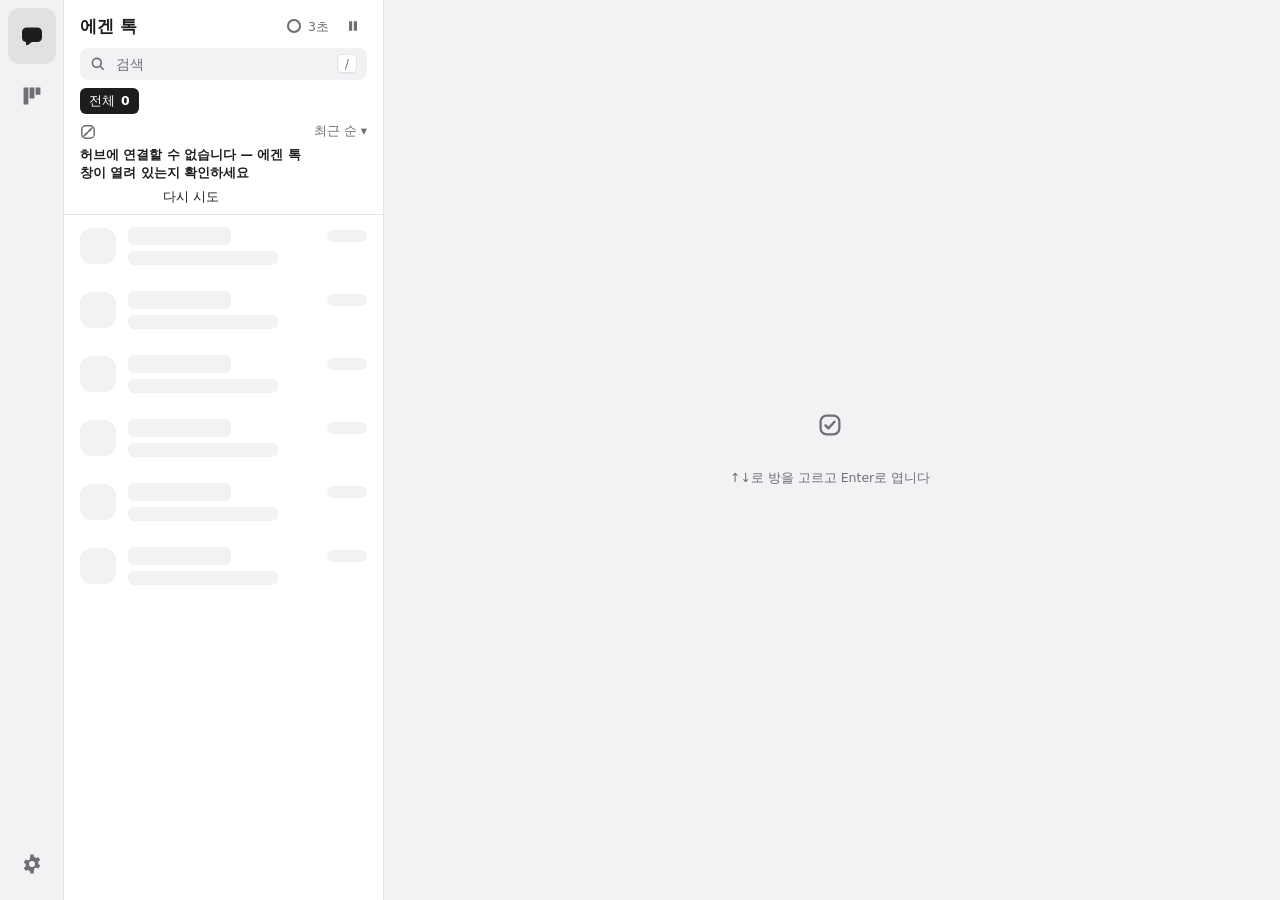
==== commit e8bd453f: "Colour palettes for the whole app: Claude, ChatGPT, Gemini, Grok, Muse style 설정 › 화면 › 색 팔레트 picks 기" ====
--- a/index.html
+++ b/index.html
@@ -39,32 +39,44 @@
 <style>
 
 /* ---- 20-tokens.css ---- */
-/* ===== 20-tokens.css — CHAT-UX §2. Neutral surfaces, one signal colour (needs me), one evidence hue (stall). Hex lives ONLY here. ===== */
-:root {
+/* ===== 20-tokens.css — CHAT-UX §2. Neutral surfaces, one signal colour (needs me), one evidence hue (stall). Hex lives ONLY here and in 21-palettes.css.
+   This file is the 기본 palette (no data-palette on <html>); 21-palettes.css overrides the same tokens per S.palette. The signal (red alert) family is never overridden. ===== */
+:root, [data-palette=default] {
   --canvas: #F2F2F5; --surface: #FFFFFF; --line: #E3E3E8;
   --ink: #1D1D1F; --ink-2: #6E6E73; --on-ink: #FFFFFF;
   --signal: #E5342B; --signal-text: #C4261E; --on-signal: #FFFFFF; --warn: #9E4F00;
   --tint-signal: color-mix(in srgb, var(--signal) 8%, var(--surface));
   --tile: var(--canvas);
+  --ok: #3E8A5A;
   --shadow-float: 0 8px 32px rgba(0,0,0,.14);
   --scrim: rgba(0,0,0,.3);
-  /* status colours: shape carries the state, colour only echoes it */
-  --st-work: var(--ink-2); --st-tool: var(--ink-2); --st-child: var(--ink-2); --st-user: var(--signal); --st-stall: var(--warn);
-  --st-idle: var(--ink-2); --st-done: var(--ink-2); --st-stopped: var(--ink-2); --st-dead: var(--ink);
+}
+:root {
   --font: "Apple SD Gothic Neo", "Pretendard", "Malgun Gothic", "Segoe UI Variable Text", "Segoe UI", system-ui, sans-serif;
   --mono: "Cascadia Mono", "D2Coding", Consolas, "Noto Sans Mono CJK KR", ui-monospace, monospace;
   --r-bubble: 16px; --r-av: 12px; --r-btn: 8px; --r-card: 12px; --r-dlg: 16px; --r-chip: 6px;
   --dur-fast: 120ms; --dur-mid: 160ms;
   color-scheme: light;
 }
+/* roles derived from the base colours; re-declared on every palette scope (the settings swatches carry data-palette too) so they resolve there.
+   기본: the accent IS the ink (black/white), so these are the same pixels as before palettes existed. */
+:root, [data-palette] {
+  --accent: var(--ink); --on-accent: var(--on-ink); --accent-2: var(--ink-2); --focus: var(--ink);
+  --row-sel: var(--canvas); --tab-sel: color-mix(in srgb, var(--ink) 8%, transparent); --tab-on: var(--ink); --rail-bg: var(--canvas);
+  --bub-me: var(--accent); --on-bub-me: var(--on-accent);
+  /* status colours: shape carries the state, colour only echoes it */
+  --st-work: var(--ink-2); --st-tool: var(--ink-2); --st-child: var(--ink-2); --st-user: var(--signal); --st-stall: var(--warn);
+  --st-idle: var(--ink-2); --st-done: var(--ink-2); --st-stopped: var(--ink-2); --st-dead: var(--ink);
+}
 html[data-theme=dark] { color-scheme: dark; }
 @media (prefers-color-scheme: dark) { html:not([data-theme=light]) { color-scheme: dark; } }
-html[data-theme=dark], html.dark {
+html[data-theme=dark], html.dark, .dark [data-palette=default] {
   --canvas: #1C1C1E; --surface: #2C2C2E; --line: #3A3A3C;
   --ink: #F5F5F7; --ink-2: #98989D; --on-ink: #1D1D1F;
   --signal: #FF5A4F; --signal-text: #FF7A70; --on-signal: #1D1D1F; --warn: #F0A24A;
   --tint-signal: color-mix(in srgb, var(--signal) 6%, var(--surface));
   --tile: #3A3A3C;
+  --ok: #3E8A5A;
   --shadow-float: 0 8px 32px rgba(0,0,0,.5);
   --scrim: rgba(0,0,0,.55);
 }
@@ -79,7 +91,7 @@
 button, input, select { font: inherit; color: inherit; letter-spacing: 0; }
 button { cursor: pointer; }
 a { color: inherit; }
-:focus-visible { outline: 2px solid var(--ink); outline-offset: 2px; border-radius: 4px; }
+:focus-visible { outline: 2px solid var(--focus); outline-offset: 2px; border-radius: 4px; }
 h1, h2, h3, p { margin: 0; }
 ul { margin: 0; padding: 0; list-style: none; }
 svg { display: inline-block; vertical-align: middle; }
@@ -93,13 +105,111 @@
 .dim { color: var(--ink-2); }
 .rel { cursor: default; }
 
+/* ---- 21-palettes.css ---- */
+/* ===== 21-palettes.css — colour palettes (S.palette, 설정 › 화면 › 색 팔레트). Token overrides only; 기본 = no data-palette (20-tokens.css).
+   Each palette sets the same tokens for light and dark; light/dark itself still comes from S.theme (html.dark). The names describe a colour mood
+   only (no logos or wordmarks). Reserved: the signal family (--signal, --signal-text, --on-signal = the red 안읽음 / 승인 / error alert) is never
+   set here, so it is the same red in every palette; each accent keeps a clear distance from it (tools/check_palettes.py checks contrast + ΔE).
+   Selectors also match the settings swatches (any element with data-palette), so a swatch previews its palette inside the current one. ===== */
+
+/* ----- Claude 풍: warm paper, burnt-orange clay accent, warm greys. Stall (--warn) moves to olive-ochre so it never reads as the accent, and busy
+   states (--st-work) use a muted clay-brown so the 배선 지도 is not a wall of orange next to the red alerts. ----- */
+[data-palette=claude] {
+  --canvas: #F2EDE4; --surface: #FAF7F1; --line: #E2D9CB; --tile: #EAE2D5;
+  --ink: #2A2521; --ink-2: #675D54; --on-ink: #FBF9F5;
+  --accent: #A85A14; --on-accent: #FFFFFF; --accent-2: #8A6A4F; --focus: #A85A14;
+  --row-sel: #F3E4D3; --tab-sel: #EADCC8; --tab-on: #8C4A0E; --rail-bg: #ECE5D9;
+  --warn: #746800; --ok: #4C8758;
+  --st-work: #8E5530; --st-tool: #8E5530; --st-child: #8A6A4F;
+}
+.dark[data-palette=claude], .dark [data-palette=claude] {
+  --canvas: #1E1B18; --surface: #2A2622; --line: #3D3630; --tile: #3B352F;
+  --ink: #F2ECE4; --ink-2: #ADA194; --on-ink: #1E1B18;
+  --accent: #DE9450; --on-accent: #1E1B18; --accent-2: #C4A383; --focus: #DE9450;
+  --row-sel: #3A2E24; --tab-sel: #3A2E24; --tab-on: #F0AE74; --rail-bg: #191613;
+  --warn: #DCC25A; --ok: #6DBA83;
+  --st-work: #D3A27A; --st-tool: #D3A27A; --st-child: #C4A383;
+}
+
+/* ----- ChatGPT 풍: clean white on a soft grey-green canvas, teal-green accent. ----- */
+[data-palette=chatgpt] {
+  --canvas: #F2F5F4; --surface: #FFFFFF; --line: #E0E6E3; --tile: #E8EEEB;
+  --ink: #161A19; --ink-2: #5E6865; --on-ink: #FFFFFF;
+  --accent: #0B7A5E; --on-accent: #FFFFFF; --accent-2: #4A8A79; --focus: #0B7A5E;
+  --row-sel: #E3F1EC; --tab-sel: #DCEBE5; --tab-on: #08664F; --rail-bg: #ECF1EF;
+  --ok: #1E8A55;
+  --st-work: #0B7A5E; --st-tool: #0B7A5E; --st-child: #4A8A79;
+}
+.dark[data-palette=chatgpt], .dark [data-palette=chatgpt] {
+  --canvas: #171A19; --surface: #212524; --line: #333937; --tile: #333937;
+  --ink: #ECEFEE; --ink-2: #9EA7A4; --on-ink: #171A19;
+  --accent: #2EC49B; --on-accent: #0E1211; --accent-2: #80D3BB; --focus: #2EC49B;
+  --row-sel: #1F3530; --tab-sel: #1F3530; --tab-on: #5FD6B4; --rail-bg: #131615;
+  --ok: #4CC38A;
+  --st-work: #2EC49B; --st-tool: #2EC49B; --st-child: #80D3BB;
+}
+
+/* ----- Gemini 풍: cool blue-violet tints, blue→violet accent; the only gradient is on the rail. ----- */
+[data-palette=gemini] {
+  --canvas: #EDF0FA; --surface: #FFFFFF; --line: #DBE0F0; --tile: #E3E7F6;
+  --ink: #1A1C24; --ink-2: #5A6073; --on-ink: #FFFFFF;
+  --accent: #4655D0; --on-accent: #FFFFFF; --accent-2: #8259C9; --focus: #4655D0;
+  --row-sel: #E5E8FB; --tab-sel: #DCE0F9; --tab-on: #3B47B5; --rail-bg: linear-gradient(180deg, #E4EAFB 0%, #ECE6FA 100%);
+  --ok: #2D8A5A;
+  --st-work: #4655D0; --st-tool: #4655D0; --st-child: #8259C9;
+}
+.dark[data-palette=gemini], .dark [data-palette=gemini] {
+  --canvas: #13141B; --surface: #1D1F29; --line: #2E3142; --tile: #2E3142;
+  --ink: #E6E8F2; --ink-2: #9EA4B8; --on-ink: #13141B;
+  --accent: #8E9CFF; --on-accent: #13141B; --accent-2: #B99CFF; --focus: #8E9CFF;
+  --row-sel: #262B4A; --tab-sel: #262B4A; --tab-on: #A9B4FF; --rail-bg: linear-gradient(180deg, #161A2C 0%, #1C1729 100%);
+  --ok: #5CC08A;
+  --st-work: #8E9CFF; --st-tool: #8E9CFF; --st-child: #B99CFF;
+}
+
+/* ----- Grok 풍: steel / graphite monochrome, cool grey accent, crisp. ----- */
+[data-palette=grok] {
+  --canvas: #ECEDEF; --surface: #FAFAFB; --line: #D8DADE; --tile: #E2E4E7;
+  --ink: #0E1013; --ink-2: #565B64; --on-ink: #FAFAFB;
+  --accent: #39414E; --on-accent: #FFFFFF; --accent-2: #687384; --focus: #39414E;
+  --row-sel: #E1E4E8; --tab-sel: #DADDE2; --tab-on: #0E1013; --rail-bg: #E4E6E9;
+  --ok: #3E8A5A;
+  --st-work: #39414E; --st-tool: #39414E; --st-child: #687384;
+}
+.dark[data-palette=grok], .dark [data-palette=grok] {
+  --canvas: #0B0C0E; --surface: #16181B; --line: #282B30; --tile: #282B30;
+  --ink: #F2F3F5; --ink-2: #9097A1; --on-ink: #0B0C0E;
+  --accent: #C5CCD7; --on-accent: #0B0C0E; --accent-2: #8F9AAB; --focus: #C5CCD7;
+  --row-sel: #20242A; --tab-sel: #20242A; --tab-on: #F2F3F5; --rail-bg: #08090A;
+  --ok: #5DB37E;
+  --st-work: #C5CCD7; --st-tool: #C5CCD7; --st-child: #8F9AAB;
+}
+
+/* ----- Muse 풍: soft pastel pink / lilac surfaces, berry accent (kept magenta, away from the alert red). ----- */
+[data-palette=muse] {
+  --canvas: #F6EEF3; --surface: #FFF8FB; --line: #EADCE5; --tile: #EFE2EB;
+  --ink: #2A1F27; --ink-2: #6A5A66; --on-ink: #FFFFFF;
+  --accent: #962C72; --on-accent: #FFFFFF; --accent-2: #7F55A6; --focus: #962C72;
+  --row-sel: #F4E0EC; --tab-sel: #EED6E5; --tab-on: #7D235F; --rail-bg: #F1E5EE;
+  --ok: #3E8A5A;
+  --st-work: #962C72; --st-tool: #962C72; --st-child: #7F55A6;
+}
+.dark[data-palette=muse], .dark [data-palette=muse] {
+  --canvas: #1C161B; --surface: #271F26; --line: #3B3039; --tile: #3B3039;
+  --ink: #F4EAF1; --ink-2: #B09FAC; --on-ink: #1C161B;
+  --accent: #E48DCB; --on-accent: #1C161B; --accent-2: #C3A2EA; --focus: #E48DCB;
+  --row-sel: #3A2537; --tab-sel: #3A2537; --tab-on: #EFA9DA; --rail-bg: #18121A;
+  --ok: #66BC88;
+  --st-work: #E48DCB; --st-tool: #E48DCB; --st-child: #C3A2EA;
+}
+
 /* ---- 22-shell.css ---- */
 /* ===== 22-shell.css — rail, the three-column chat grid, board/settings view container, overlay layer. CHAT-UX §3. ===== */
 #app { display: grid; grid-template-columns: 64px minmax(0, 1fr); height: 100vh; }
-#rail { background: var(--canvas); border-right: 1px solid var(--line); display: flex; flex-direction: column; align-items: center; gap: 4px; padding: 8px 0; }
+#rail { background: var(--rail-bg); border-right: 1px solid var(--line); display: flex; flex-direction: column; align-items: center; gap: 4px; padding: 8px 0; }
 .tab { position: relative; display: grid; place-items: center; width: 48px; height: 56px; border-radius: var(--r-card); color: var(--ink-2); text-decoration: none; }
 .tab:hover { color: var(--ink); }
-.tab[aria-selected=true] { color: var(--ink); background: color-mix(in srgb, var(--ink) 8%, transparent); }
+.tab[aria-selected=true] { color: var(--tab-on); background: var(--tab-sel); }
 .tab .ic { width: 24px; height: 24px; fill: currentColor; }
 .tab.bottom { margin-top: auto; }
 .tab .badge { position: absolute; top: 6px; right: 2px; }
@@ -110,10 +220,17 @@
 @media (max-width: 1100px) { #app { grid-template-columns: 56px minmax(0, 1fr); } .tab { width: 44px; } }
 
 #main { position: relative; min-width: 0; height: 100vh; overflow: hidden; }
-#chat { position: absolute; inset: 0; display: grid; grid-template-columns: 320px minmax(0, 1fr); }
-#chat[data-drawer=open] { grid-template-columns: 320px minmax(0, 1fr) 300px; }
+#chat { position: absolute; inset: 0; display: grid; grid-template-columns: var(--list-w, 320px) minmax(0, 1fr); }
+#chat[data-drawer=open] { grid-template-columns: var(--list-w, 320px) minmax(0, 1fr) 300px; }
+/* list-pane splitter (54-shell): a 7 px grab strip over the list's right border; the line darkens on hover / drag / focus */
+.lsplit { position: absolute; top: 0; bottom: 0; width: 7px; margin-left: -4px; z-index: 6; cursor: col-resize; touch-action: none; outline: none; }
+.lsplit::after { content: ""; position: absolute; top: 0; bottom: 0; left: 3px; width: 1px; background: transparent; transition: background var(--dur-fast, .12s); }
+.lsplit:hover::after, .lsplit.drag::after { left: 2px; width: 3px; background: var(--line); }
+.lsplit:focus-visible::after { left: 2px; width: 3px; background: var(--ink-2); }
+.lsplit[hidden] { display: none; }
+body.col-resize, body.col-resize * { cursor: col-resize !important; user-select: none; }
 @media (max-width: 1100px) {
-  #chat, #chat[data-drawer=open] { grid-template-columns: 280px minmax(0, 1fr); }
+  #chat, #chat[data-drawer=open] { grid-template-columns: var(--list-w, 280px) minmax(0, 1fr); }
   #drawer { position: absolute; top: 0; right: 0; bottom: 0; width: 300px; z-index: 5; box-shadow: var(--shadow-float); }
 }
 @media (max-width: 760px) {
@@ -143,7 +260,7 @@
 .card.flat { overflow: hidden; }
 
 /* ---- 24-components.css ---- */
-/* ===== 24-components.css — shared primitives (CHAT-UX §2, §8). Tokens only; no hover lift; focus ring = ink. ===== */
+/* ===== 24-components.css — shared primitives (CHAT-UX §2, §8). Tokens only; no hover lift; focus ring = --focus (the ink in 기본). ===== */
 .gl { width: 16px; height: 16px; flex: none; color: var(--ink-2); vertical-align: -3px; }
 .gl.st-work, .gl.st-tool, .gl.st-child { color: var(--st-work); }
 .gl.st-user { color: var(--st-user); }
@@ -173,8 +290,8 @@
 .btn { display: inline-flex; align-items: center; justify-content: center; gap: 6px; height: 32px; padding: 0 14px; border: 1px solid var(--line); border-radius: var(--r-btn); background: var(--surface); color: var(--ink); font-weight: 500; white-space: nowrap; transition: background var(--dur-fast); }
 .btn:hover { background: var(--canvas); }
 .btn:disabled { opacity: .5; cursor: default; }
-.btn.primary { background: var(--ink); border-color: var(--ink); color: var(--on-ink); }
-.btn.primary:hover { background: color-mix(in srgb, var(--ink) 86%, var(--surface)); }
+.btn.primary { background: var(--accent); border-color: var(--accent); color: var(--on-accent); }
+.btn.primary:hover { background: color-mix(in srgb, var(--accent) 86%, var(--surface)); }
 .btn.sm { height: 28px; padding: 0 10px; font-size: 12.5px; }
 .btn.link { border: 0; background: none; color: var(--ink); padding: 0 4px; height: auto; font-weight: 500; }
 .btn.link:hover { text-decoration: underline; background: none; }
@@ -186,7 +303,7 @@
 .field { display: flex; align-items: center; gap: 8px; height: 32px; padding: 0 10px; border-radius: var(--r-btn); background: var(--canvas); color: var(--ink-2); }
 .field input { flex: 1; min-width: 0; border: 0; background: none; color: var(--ink); outline: none; }
 .field input::placeholder { color: var(--ink-2); }
-.field:focus-within { outline: 2px solid var(--ink); outline-offset: 2px; }
+.field:focus-within { outline: 2px solid var(--focus); outline-offset: 2px; }
 .field .ic { width: 16px; height: 16px; fill: currentColor; flex: none; }
 .field:focus-within kbd { display: none; }
 select.sel { height: 32px; padding: 0 28px 0 10px; border: 0; border-radius: var(--r-btn); background-color: var(--canvas); appearance: none; background-image: url("data:image/svg+xml,%3Csvg xmlns='http://www.w3.org/2000/svg' viewBox='0 0 16 16' fill='gray'%3E%3Cpath d='M4 6l4 4 4-4'/%3E%3C/svg%3E"); background-repeat: no-repeat; background-position: right 8px center; background-size: 14px; }
@@ -197,9 +314,9 @@
 .sw input { position: absolute; opacity: 0; width: 100%; height: 100%; margin: 0; cursor: pointer; z-index: 1; }
 .sw i { position: absolute; inset: 0; border-radius: 999px; background: var(--line); transition: background var(--dur-mid); }
 .sw i::before { content: ""; position: absolute; width: 16px; height: 16px; left: 3px; top: 3px; border-radius: 50%; background: var(--surface); box-shadow: 0 1px 2px rgba(0,0,0,.25); transition: transform var(--dur-mid); }
-.sw input:checked + i { background: var(--ink); }
-.sw input:checked + i::before { transform: translateX(18px); background: var(--on-ink); }
-.sw input:focus-visible + i { outline: 2px solid var(--ink); outline-offset: 2px; }
+.sw input:checked + i { background: var(--accent); }
+.sw input:checked + i::before { transform: translateX(18px); background: var(--on-accent); }
+.sw input:focus-visible + i { outline: 2px solid var(--focus); outline-offset: 2px; }
 
 /* ask bubble: the one saturated thing on screen. Signal border + header, tinted fill. */
 .ask { display: flex; flex-direction: column; gap: 2px; padding: 8px 12px; border: 1.5px solid var(--signal); border-radius: var(--r-card); border-top-left-radius: 4px; background: var(--tint-signal); min-width: 0; text-align: left; }
@@ -247,7 +364,7 @@
 .chips { display: flex; flex-wrap: wrap; gap: 6px; }
 #chips .chip { position: relative; height: 26px; padding: 0 9px; border: 0; background: var(--canvas); color: var(--ink-2); font-size: 12.5px; gap: 6px; overflow: hidden; }
 #chips .chip:hover { color: var(--ink); }
-#chips .chip[aria-pressed=true] { background: var(--ink); color: var(--on-ink); }
+#chips .chip[aria-pressed=true] { background: var(--accent); color: var(--on-accent); }
 #chips .cc { font-weight: 600; }
 #chips .cn { min-width: 0; max-width: 110px; overflow: hidden; text-overflow: ellipsis; white-space: nowrap; }
 #chips .chip { flex: 0 1 auto; min-width: 0; max-width: 100%; }
@@ -273,7 +390,7 @@
 .smenu .ck { width: 14px; font-size: 12px; }
 .smenu hr { margin: 4px 0; border: 0; border-top: 1px solid var(--line); }
 .npw { position: sticky; top: 4px; z-index: 7; height: 0; display: flex; justify-content: flex-end; padding-right: 12px; overflow: visible; }   /* docked in the sticky section header's empty right side: never covers a room title */
-.newpill { height: 24px; padding: 0 12px; border: 0; border-radius: 12px; background: var(--ink); color: var(--on-ink); font-size: 12.5px; font-weight: 600; box-shadow: var(--shadow-float); animation: fade var(--dur-fast) ease-out; }
+.newpill { height: 24px; padding: 0 12px; border: 0; border-radius: 12px; background: var(--accent); color: var(--on-accent); font-size: 12.5px; font-weight: 600; box-shadow: var(--shadow-float); animation: fade var(--dur-fast) ease-out; }
 @keyframes fade { from { opacity: 0; } to { opacity: 1; } }
 #lscroll { flex: 1; min-height: 0; overflow-y: auto; overscroll-behavior: contain; }
 #rooms { outline: none; }
@@ -289,10 +406,10 @@
 /* room row: 64 px, two lines; the waiting row grows by the ask bubble */
 .room { position: relative; --disc: var(--surface); background: var(--surface); cursor: pointer; }
 .room:hover { background: color-mix(in srgb, var(--canvas) 50%, var(--surface)); --disc: color-mix(in srgb, var(--canvas) 50%, var(--surface)); }
-.room[aria-selected=true] { background: var(--canvas); --disc: var(--canvas); }
+.room[aria-selected=true] { background: var(--row-sel); --disc: var(--row-sel); }
 
 .room::after { content: ""; position: absolute; left: 64px; right: 0; bottom: 0; border-bottom: 1px solid var(--line); }
-#rooms:focus-visible .room.active { outline: 2px solid var(--ink); outline-offset: -2px; }
+#rooms:focus-visible .room.active { outline: 2px solid var(--focus); outline-offset: -2px; }
 .rrow { display: grid; grid-template-columns: 36px minmax(0, 1fr); column-gap: 12px; align-items: center; padding: 14px 16px; min-height: 64px; }
 .rmain { min-width: 0; }
 .l1, .l2 { display: flex; align-items: baseline; gap: 8px; min-width: 0; }
@@ -343,11 +460,15 @@
 .implin { display: flex; align-items: flex-start; flex-wrap: wrap; gap: 6px; margin: 0; font-weight: 600; color: var(--ink); }
 .implin .gl { color: var(--ink); }
 .appbn { margin: 12px 16px 0; padding: 12px 12px 12px 16px; border-radius: var(--r-btn); background: var(--canvas); position: relative; overflow: hidden; display: grid; gap: 4px; }
-.appbn::before { content: ""; position: absolute; left: 0; top: 0; bottom: 0; width: 3px; background: var(--ink); }
+.appbn::before { content: ""; position: absolute; left: 0; top: 0; bottom: 0; width: 3px; background: var(--accent); }
 .appbn p { margin: 0; }
 .appbn .acts { display: flex; align-items: center; gap: 12px; margin-top: 4px; }
 .appbn a.btn { text-decoration: none; }
 .implin > span { flex: 1 1 160px; min-width: 0; }
+/* 읽음: a waiting room I already opened — quiet row, small marker (approvals keep "승인 대기 · 읽음") */
+.ackm { flex: none; white-space: nowrap; padding: 0 6px; border: 1px solid var(--line); border-radius: 9px; font-size: 11.5px; line-height: 16px; color: var(--ink-2); }
+.sec .ackall { margin-left: auto; height: auto; padding: 0; font-size: 12px; font-weight: 600; color: var(--ink-2); }
+.sec .ackall:hover { color: var(--ink); text-decoration: underline; }
 
 /* ---- 32-room.css ---- */
 /* ===== 32-room.css — conversation pane: header, timeline bubbles, live tail, status bar. CHAT-UX §2, §5. ===== */
@@ -382,7 +503,7 @@
 .msg .col:has(.askw), .msg .col:has(.pcard) { width: min(72%, 640px); }
 .msg .tm { flex: none; font-size: 12px; line-height: 16px; color: var(--ink-2); white-space: nowrap; min-width: 0; }
 .bub { padding: 8px 12px; border-radius: var(--r-bubble); border-top-left-radius: 4px; background: var(--surface); border: 1px solid var(--line); font-size: 14px; line-height: 21px; white-space: pre-wrap; overflow-wrap: anywhere; }
-.bub.user { background: var(--ink); border-color: var(--ink); color: var(--on-ink); border-top-left-radius: var(--r-bubble); border-top-right-radius: 4px; }
+.bub.user { background: var(--bub-me); border-color: var(--bub-me); color: var(--on-bub-me); border-top-left-radius: var(--r-bubble); border-top-right-radius: 4px; }
 .bub.tool { display: flex; align-items: center; gap: 8px; padding: 6px 10px; white-space: normal; }
 .bub.tool .tg { width: 12px; height: 12px; }
 .bub.tool .tnm { font-weight: 600; flex: none; }
@@ -403,7 +524,7 @@
 .sysl { align-self: center; max-width: 90%; margin: 20px 0 6px; text-align: center; font-size: 12.5px; line-height: 18px; color: var(--ink-2); }
 .sysl .sg .gl { width: 12px; height: 12px; margin-right: 4px; vertical-align: -1px; }
 .dpill + .msg.first, .sysl + .msg.first { margin-top: 6px; }
-.newmsg { position: absolute; left: 50%; bottom: 12px; transform: translateX(-50%); height: 30px; padding: 0 16px; border: 0; border-radius: 15px; background: var(--ink); color: var(--on-ink); font-size: 12.5px; font-weight: 600; box-shadow: var(--shadow-float); animation: fade var(--dur-fast) ease-out; }
+.newmsg { position: absolute; left: 50%; bottom: 12px; transform: translateX(-50%); height: 30px; padding: 0 16px; border: 0; border-radius: 15px; background: var(--accent); color: var(--on-accent); font-size: 12.5px; font-weight: 600; box-shadow: var(--shadow-float); animation: fade var(--dur-fast) ease-out; }
 /* live tail: the only animation in the pane */
 .typing { display: flex; align-items: center; gap: 6px; padding: 6px 12px; color: var(--ink-2); font-size: 13px; line-height: 19px; white-space: normal; }
 .typing .dots { display: inline-flex; gap: 4px; }
@@ -428,6 +549,11 @@
 .sleft .rel.warn { color: var(--warn); font-weight: 600; }
 .sright { display: flex; gap: 8px; flex: none; }
 @media (max-width: 760px) { #sbar { flex-wrap: wrap; } .swhy { display: none; } }
+/* 작업 완료 / 작업 완료 · 방 나가기 (waiting rooms) + the approval confirm row */
+.donebtn, .leavebtn { white-space: nowrap; }
+.donecf { display: flex; align-items: center; flex-wrap: wrap; gap: 8px; margin-top: 8px; padding: 8px 12px; border: 1px solid var(--line); border-radius: var(--r-card); background: var(--canvas); font-size: 12.5px; line-height: 18px; }
+.donecf[hidden] { display: none; }
+.donecf span { flex: 1 1 200px; min-width: 0; }
 
 /* ---- 33-board.css ---- */
 /* ===== 33-board.css — 보드: unboxed lanes on the canvas, cards = list rows (CHAT-UX §8). ===== */
@@ -445,13 +571,13 @@
 .room.card { background: var(--surface); border: 1px solid var(--line); border-radius: var(--r-card); --disc: var(--surface); overflow: hidden; }
 .room.card::after { display: none; }
 .room.card:hover { background: var(--surface); }
-.room.card[aria-current=true] { border-color: var(--ink); }
+.room.card[aria-current=true] { border-color: var(--accent); }
 .room.card .rrow { padding: 10px 12px; min-height: 56px; }
 .room.card.waiting { background: var(--surface); }
 .room.card .ask { margin: 0 12px 10px; }
 .room.card .rt { font-size: 14px; }
 .room.card.k-done { opacity: .75; }
-.room.card:focus-visible { outline: 2px solid var(--ink); outline-offset: 2px; }
+.room.card:focus-visible { outline: 2px solid var(--focus); outline-offset: 2px; }
 .cfoot { padding: 0 12px 10px; }
 .room.card.gone { opacity: .6; }
 .bcard.k-sum { margin: -4px 0 0 12px; cursor: default; border-style: dashed; display: flex; flex-direction: column; gap: 4px; padding: 10px 12px; background: var(--surface); border: 1px dashed var(--line); border-radius: var(--r-card); }
@@ -532,13 +658,15 @@
 .toast .tx .meta { display: -webkit-box; -webkit-line-clamp: 2; -webkit-box-orient: vertical; overflow: hidden; }
 .toast .ta { display: flex; align-items: center; gap: 4px; }
 .toast .x { border: 0; background: none; color: var(--ink-2); font-size: 18px; line-height: 1; padding: 0 4px; }
+.toast.undo { grid-template-columns: minmax(0, 1fr) auto; }
 
 /* ---- 35-overview.css ---- */
 /* ===== 35-overview.css — the overview in the empty right pane (OVERVIEW-CONTRACT §3): 배선 지도 (default) and 재미 모드 (픽셀 오피스).
-   Fan themes (Claude 풍 … Muse 풍) set --ov-* tokens on .ov only; the rest of the app keeps its own tokens. Light/dark follows html.dark. ===== */
+   Fan themes (Claude 풍 … Muse 풍) set --ov-* tokens on .ov only (data-ovt): always in 픽셀 오피스, and on the 배선 지도 only under the 기본 palette.
+   With any other colour palette (S.palette, 21-palettes.css) the 배선 지도 has no data-ovt and takes the defaults below, i.e. the app palette. Light/dark follows html.dark. ===== */
 .ov { --ov-font-display: inherit; --ov-r-card: 12px; --ov-r-chip: 999px; --ov-display-weight: 650; --ov-display-track: 0; --ov-label-case: none;
-  --ov-canvas: var(--canvas); --ov-surface: var(--surface); --ov-surface-2: var(--canvas); --ov-line: var(--line); --ov-line-strong: var(--line); --ov-ink: var(--ink); --ov-ink-2: var(--ink-2);
-  --ov-accent: var(--ink-2); --ov-accent-2: var(--ink-2); --ov-on-accent: var(--surface); --ov-signal: var(--signal); --ov-on-signal: var(--on-signal); --ov-warn: var(--warn); --ov-edge: var(--line); --ov-edge-act: var(--ink-2); }
+  --ov-canvas: var(--canvas); --ov-surface: var(--surface); --ov-surface-2: color-mix(in srgb, var(--canvas) 60%, var(--surface)); --ov-line: var(--line); --ov-line-strong: color-mix(in srgb, var(--line) 55%, var(--ink-2)); --ov-ink: var(--ink); --ov-ink-2: var(--ink-2);
+  --ov-accent: var(--st-work); --ov-accent-2: var(--accent-2); --ov-on-accent: var(--on-accent); --ov-signal: var(--signal); --ov-on-signal: var(--on-signal); --ov-warn: var(--warn); --ov-edge: color-mix(in srgb, var(--line) 75%, var(--ink-2)); --ov-edge-act: var(--accent); }
 .ov[data-ovt=claude] { --ov-font-display: "Iowan Old Style", "Palatino Linotype", "Book Antiqua", "Noto Serif KR", "Batang", serif; --ov-r-card: 12px; --ov-r-chip: 8px; --ov-display-weight: 600;
   --ov-canvas: #F4EFE6; --ov-surface: #FFFCF7; --ov-surface-2: #F8F2E8; --ov-line: #E5DACB; --ov-line-strong: #CDBDA8; --ov-ink: #2A2420; --ov-ink-2: #7A6C5F; --ov-accent: #C2603F; --ov-accent-2: #8E5A3C; --ov-on-accent: #FFFFFF; --ov-signal: #D3352B; --ov-on-signal: #FFFFFF; --ov-warn: #9A5600; --ov-edge: #D3C4B0; --ov-edge-act: #C2603F; }
 html.dark .ov[data-ovt=claude] { --ov-canvas: #1D1A17; --ov-surface: #27231F; --ov-surface-2: #2F2A25; --ov-line: #3A332D; --ov-line-strong: #52483F; --ov-ink: #F1EAE0; --ov-ink-2: #A99B8C; --ov-accent: #E2865F; --ov-accent-2: #C79A6E; --ov-on-accent: #1D1A17; --ov-signal: #FF5E52; --ov-on-signal: #1D1A17; --ov-warn: #EBA55A; --ov-edge: #4A4038; --ov-edge-act: #E2865F; }
@@ -568,6 +696,12 @@
 .ov .seg { background: var(--ov-surface-2); }
 .ov .seg button { color: var(--ov-ink-2); }
 .ov .seg button[aria-checked=true] { background: var(--ov-surface); color: var(--ov-ink); border-color: var(--ov-line); }
+.ov-zoom { display: inline-flex; align-items: center; gap: 2px; padding: 3px; border-radius: var(--r-btn); background: var(--ov-surface-2); }
+.ov-zoom[hidden] { display: none; }
+.ov-zb { width: 26px; height: 26px; border: 1px solid transparent; border-radius: 6px; background: none; color: var(--ov-ink); font-size: 15px; line-height: 1; cursor: pointer; }
+.ov-zb:hover:not(:disabled) { background: var(--ov-surface); border-color: var(--ov-line); }
+.ov-zb:disabled { opacity: .4; cursor: default; }
+.ov-zl { min-width: 30px; text-align: center; font-size: 12px; color: var(--ov-ink-2); }
 .ov-note { flex: none; margin: 8px 18px 0; font-size: 12.5px; color: var(--ov-ink-2); }
 .ov-body { position: relative; flex: 1; min-height: 0; overflow: auto; }
 .ov-empty { padding: 48px 24px; text-align: center; color: var(--ov-ink-2); }
@@ -597,7 +731,7 @@
 .ovn.prj .t .nm { flex: none; font-family: var(--mono, ui-monospace, monospace); font-size: 12.5px; }
 .ovn .br { min-width: 0; overflow: hidden; text-overflow: ellipsis; font: 11px var(--mono, ui-monospace, monospace); color: var(--ov-ink-2); background: var(--ov-surface-2); border: 1px solid var(--ov-line); padding: 0 5px; border-radius: 4px; }
 .ovn .pn { flex: none; font-size: 11px; font-weight: 700; color: var(--ov-on-signal); background: var(--ov-signal); border-radius: 999px; padding: 0 6px; line-height: 16px; }
-.ovn .dot { width: 8px; height: 8px; border-radius: 50%; flex: none; background: #3E8A5A; }
+.ovn .dot { width: 8px; height: 8px; border-radius: 50%; flex: none; background: var(--ok); }
 .ovn .dot.err { background: transparent; box-shadow: inset 0 0 0 2px var(--ov-ink-2); }
 button.ovn { cursor: pointer; }
 button.ovn:hover { border-color: var(--ov-line-strong); }
@@ -630,6 +764,11 @@
 .ovo .hit.kid .np { font-size: 10px; padding: 0 5px; }
 .ovo .slab { position: absolute; display: inline-flex; align-items: center; gap: 6px; padding: 1px 9px; border-radius: var(--ov-r-chip); background: color-mix(in srgb, var(--ov-surface) 92%, transparent); color: var(--ov-ink); font: var(--ov-display-weight) 12px/18px var(--ov-font-display); letter-spacing: var(--ov-display-track); box-shadow: 0 1px 3px rgba(0,0,0,.25); pointer-events: none; white-space: nowrap; }
 .ovo .slab small { font: 400 11px var(--font, system-ui); color: var(--ov-ink-2); }
+.ovo.tiny .slab { padding: 0 6px; font-size: 10px; line-height: 14px; gap: 4px; }
+.ovo.tiny .slab small { font-size: 9px; }
+.ovo.tiny .np { font-size: 9.5px; padding: 0 5px 0 4px; gap: 3px; }
+.ovo.tiny .np i { width: 5px; height: 5px; }
+.ovo.tiny .hit.kid .np { font-size: 9px; padding: 0 3px; }
 .ovo-vig { position: absolute; inset: 0; pointer-events: none; background: radial-gradient(ellipse 85% 80% at 50% 45%, transparent 55%, rgba(20,12,30,.22) 100%); }
 html.dark .ovo-vig { background: radial-gradient(ellipse 85% 80% at 50% 45%, transparent 50%, rgba(0,0,0,.42) 100%); }
 
@@ -647,6 +786,11 @@
 .ov { position: relative; }
 @media (prefers-reduced-motion: reduce) { .ov * { transition: none !important; animation: none !important; } }
 .ovo .sgn { position: absolute; pointer-events: none; font-weight: 700; white-space: nowrap; letter-spacing: 0; }   /* non-ASCII project names on the room sign (see Office.sign) */
+/* 읽음: a wait I already opened is calm on the map and in the office (the red alert is for unread waits only) */
+button.ovn.st-user[data-ack="1"], button.ovn.st-stall[data-ack="1"] { border-color: var(--ov-line); background: var(--ov-surface); box-shadow: inset 3px 0 0 var(--ov-line-strong); }
+button.ovn.st-user[data-ack="1"] .stl, button.ovn.st-stall[data-ack="1"] .stl { color: var(--ov-ink-2); }
+.ovo .hit.st-user[data-ack="1"] .np { background: var(--ov-surface); color: var(--ov-ink); font-weight: 600; }
+.ovo .hit.st-user[data-ack="1"] .np i { background: var(--ov-ink-2); }
 
 /* ---- 36-settings.css ---- */
 /* ===== 36-settings.css — 설정 as inset groups (CHAT-UX §8): surface groups, 44 px rows, hairlines inset 16 px. ===== */
@@ -667,7 +811,7 @@
 .snote { font-size: 12.5px; line-height: 18px; color: var(--ink-2); margin-top: 2px; }
 .snote.warn { color: var(--warn); margin: 0; padding: 4px 16px 8px; font-weight: 500; }
 .sctl { flex: none; display: flex; align-items: center; min-height: 32px; }
-.seg button:focus-visible { outline: 2px solid var(--ink); outline-offset: 2px; }
+.seg button:focus-visible { outline: 2px solid var(--focus); outline-offset: 2px; }
 .shd { display: flex; align-items: center; justify-content: space-between; gap: 12px; }
 .shd + p.meta { margin: 0 0 8px 4px; }
 .ssec > p.meta { margin: 0 0 8px 4px; }
@@ -703,6 +847,23 @@
 .ssec > .implin { margin: 0 0 8px 4px; }
 .sel-text { user-select: text; }
 .snote.mono { font-family: var(--mono); font-size: 12px; word-break: break-all; }
+/* 색 팔레트: a stacked row (label above), radio cards with a mini window drawn in each palette's own tokens (the swatch carries data-palette) */
+.srow.stack { flex-direction: column; align-items: stretch; gap: 10px; padding-bottom: 12px; }
+.srow.stack .sctl { flex: 1; }
+.palg { display: grid; grid-template-columns: repeat(auto-fill, minmax(92px, 1fr)); gap: 6px; width: 100%; }
+.palg button { display: flex; flex-direction: column; align-items: center; gap: 6px; min-width: 0; padding: 6px 4px 5px; border: 1px solid transparent; border-radius: 10px; background: none; color: var(--ink-2); font-size: 12.5px; line-height: 16px; font-weight: 500; }
+.palg button:hover { background: var(--canvas); color: var(--ink); }
+.palg button[aria-checked=true] { color: var(--ink); border-color: var(--accent); box-shadow: inset 0 0 0 1px var(--accent); font-weight: 600; }
+.palg button:focus-visible { outline: 2px solid var(--focus); outline-offset: 2px; }
+.pal-nm { max-width: 100%; overflow: hidden; text-overflow: ellipsis; white-space: nowrap; }
+.pal-sw { position: relative; display: block; width: 76px; height: 46px; flex: none; border-radius: 8px; background: var(--canvas); box-shadow: inset 0 0 0 1px var(--line), 0 1px 2px rgba(0,0,0,.08); overflow: hidden; }
+.pal-sw i { position: absolute; display: block; }
+.pal-sw .pr { left: 0; top: 0; bottom: 0; width: 13px; background: var(--rail-bg); box-shadow: inset -1px 0 0 var(--line); }
+.pal-sw .ps { left: 19px; right: 6px; top: 6px; bottom: 6px; border-radius: 5px; background: var(--surface); box-shadow: inset 0 0 0 1px var(--line); }
+.pal-sw .pk { left: 25px; top: 12px; width: 26px; height: 4px; border-radius: 2px; background: var(--ink); }
+.pal-sw .pt { left: 25px; top: 20px; width: 36px; height: 3px; border-radius: 2px; background: var(--ink-2); opacity: .7; }
+.pal-sw .pa { left: 25px; bottom: 11px; width: 22px; height: 8px; border-radius: 4px; background: var(--accent); }
+.pal-sw .pd { right: 11px; bottom: 11px; width: 8px; height: 8px; border-radius: 50%; background: var(--signal); }
 
 /* ---- 37-palette.css ---- */
 /* ===== 37-palette.css — command palette + shortcut sheet (CHAT-UX §8). ===== */
@@ -749,10 +910,18 @@
 .bn-err .ttl { display: flex; align-items: center; gap: 8px; font-weight: 600; color: var(--ink); }
 .bn-err .ttl .gl { color: var(--ink); flex: none; }
 .bn-err .sub { color: var(--ink-2); font-size: 12.5px; line-height: 18px; }
-.bn-err .acts { display: flex; flex-wrap: wrap; align-items: center; gap: 4px 12px; margin-top: 6px; color: var(--ink-2); }
+/* every line wraps and every button fits the list pane at its narrowest (260 px): no nowrap label may push the card wider */
+.bn-err, .bn-err > * { min-width: 0; overflow-wrap: anywhere; }
+.bn-err .ttl > span { min-width: 0; }
+.bn-err .hint { color: var(--ink-2); font-size: 12.5px; line-height: 18px; }
+.bn-err .hint[hidden], .bn-err .hint .raw[hidden], .bn-err .acts > [hidden] { display: none; }
+.bn-err .hint .more { display: inline; height: auto; padding: 0; font-size: 12px; line-height: 18px; color: var(--ink-2); text-decoration: underline; text-underline-offset: 2px; }
+.bn-err .hint .raw { display: block; margin-top: 4px; padding: 6px 8px; border-radius: 6px; background: var(--surface); font-size: 11.5px; line-height: 16px; white-space: pre-wrap; overflow-wrap: anywhere; }
+.bn-err .acts { display: flex; flex-wrap: wrap; align-items: center; gap: 6px 12px; margin-top: 6px; color: var(--ink-2); min-width: 0; }
+.bn-err .acts .btn { max-width: 100%; min-width: 0; white-space: normal; height: auto; min-height: 32px; padding-top: 4px; padding-bottom: 4px; line-height: 18px; text-align: center; }
+.bn-err .acts .btn.link { min-height: 0; padding: 0; }
 .bn-err .acts .sep { color: var(--ink-2); }
-.bn-err .acts .hint { color: var(--ink-2); font-size: 12.5px; line-height: 18px; flex-basis: 100%; }
-.bn-err .inset { margin: 6px 0 0; background: var(--surface); }
+.bn-err .inset { margin: 6px 0 0; background: var(--surface); white-space: pre-wrap; overflow-wrap: anywhere; }
 .bn-conn { display: grid; gap: 8px; padding: 12px 16px; border-radius: var(--r-btn); background: var(--canvas); color: var(--ink-2); }
 .indet { position: relative; height: 2px; border-radius: 2px; background: color-mix(in srgb, var(--ink) 10%, transparent); overflow: hidden; }
 .indet::after { content: ""; position: absolute; left: 0; top: 0; bottom: 0; width: 30%; border-radius: 2px; background: var(--ink); animation: indet 1.4s ease-in-out infinite; }
@@ -760,7 +929,7 @@
 @media (prefers-reduced-motion: reduce) { html:not([data-motion=full]) .indet::after { animation: none; width: 100%; opacity: .4; } }
 
 /* badperm: PC-side Windows permission fix (ADD-SERVER-ENG §10) */
-.bperm { display: grid; gap: 6px; flex-basis: 100%; margin: 4px 0 2px; }
+.bperm { display: grid; gap: 6px; flex-basis: 100%; min-width: 0; margin: 4px 0 2px; }
 .bperm .bcmd { display: block; padding: 8px 10px; border-radius: var(--r-btn); background: var(--surface); font-size: 12px; line-height: 17px; white-space: pre-wrap; word-break: break-all; user-select: all; }
 .bperm .bact { display: flex; justify-content: flex-start; }
 .bperm p { margin: 0; }
@@ -833,8 +1002,16 @@
 code.nw, .nw { white-space: nowrap; }
 .dlg .bn-err[data-kind=host_key_changed] .acts .btn:not(.primary):not(.link) { flex-basis: 100%; order: 2; }
 .dlg .bn-err[data-kind=host_key_changed] .acts .btn.primary { order: 1; }
-.pchip[aria-pressed=true] { background: var(--ink); color: var(--on-ink); border-color: var(--ink); }
+.pchip[aria-pressed=true] { background: var(--accent); color: var(--on-accent); border-color: var(--accent); }
 .dlg [tabindex="-1"]:focus, .dlg [tabindex="-1"]:focus-visible { outline: none; }
+/* key_rejected: what the diagnosis found, and the exact commands a fix runs */
+.dlg .finds { list-style: none; margin: 4px 0 0; padding: 0; display: grid; gap: 6px; }
+.dlg .finds li { display: grid; grid-template-columns: auto minmax(0, 1fr); gap: 8px; align-items: baseline; overflow-wrap: anywhere; }
+.dlg .finds .lv { padding: 0 6px; border: 1px solid var(--line); border-radius: var(--r-btn); font-size: 11.5px; line-height: 18px; white-space: nowrap; color: var(--ink-2); }
+.dlg .finds li[data-lv=fix] .lv { border-color: var(--signal); color: var(--signal-text); }
+.dlg .finds li[data-lv=admin] .lv { border-color: var(--ink); color: var(--ink); }
+.dlg .fixcmd { display: block; margin: 0; padding: 6px 10px; border-radius: var(--r-btn); background: var(--surface); font-size: 12.5px; white-space: pre-wrap; overflow-wrap: anywhere; user-select: all; }
+.dlg .bn-err .finds { margin: 8px 0 2px; }
 
 /* ---- 39-talk.css ---- */
 /* ===== 39-talk.css — talk cards, name line, composer, confirm card, delivery states, 흐름 tree (TALK-UX). Tokens only; no hex. ===== */
@@ -859,7 +1036,7 @@
 .tf .btn.link { color: var(--ink-2); font-size: 12.5px; line-height: 18px; }
 .tf .btn.link:hover { color: var(--ink); }
 /* my talk: outlined = sent from here (peer authority); the filled bubble stays the terminal prompt */
-.bub.talkme { border: 1.5px solid var(--ink); background: var(--surface); border-radius: var(--r-bubble); border-top-right-radius: 4px; }
+.bub.talkme { border: 1.5px solid var(--accent); background: var(--surface); border-radius: var(--r-bubble); border-top-right-radius: 4px; }
 .bub.talkme .th { color: var(--ink-2); }
 /* delivery state */
 .ds { display: inline-flex; align-items: center; gap: 6px; min-width: 0; color: var(--ink-2); }
@@ -885,7 +1062,7 @@
 .cmw { flex: 1; min-width: 0; }
 .cta { display: block; width: 100%; height: 40px; max-height: 124px; resize: none; border: 0; border-radius: var(--r-btn); background: var(--canvas); color: var(--ink); padding: 9px 12px; font: inherit; line-height: 21px; overflow-y: auto; }
 .cta::placeholder { color: var(--ink-2); }
-.cta:focus-visible { outline: 2px solid var(--ink); outline-offset: 2px; }
+.cta:focus-visible { outline: 2px solid var(--focus); outline-offset: 2px; }
 .csend { flex: none; min-width: 72px; }
 .ccnt { margin-top: 2px; text-align: right; font-size: 12.5px; line-height: 18px; color: var(--ink-2); }
 .ccnt.over { color: var(--ink); font-weight: 600; }
@@ -1181,12 +1358,14 @@
     set(k, v) { try { localStorage.setItem(k, JSON.stringify(v)); } catch { } },
   };
   // settings (room.settings) — DIRECTION §6
-  const S = Object.assign({ theme: 'system', motion: 'system', notify: false, titleBadge: true, interval: 3, stallMin: 5, longMin: 30, talkOn: true, fun: false, ovTheme: 'claude' }, store.get('room.settings', {}));   // fun = 재미 모드 (픽셀 오피스), ovTheme = 오버뷰 팬 테마 (OVERVIEW-CONTRACT §3)
+  const S = Object.assign({ theme: 'system', motion: 'system', notify: false, titleBadge: true, interval: 3, stallMin: 5, longMin: 30, talkOn: true, fun: false, ovTheme: 'claude', ofcSize: 'm', palette: 'default' }, store.get('room.settings', {}));   // fun = 재미 모드 (픽셀 오피스), ovTheme = 오버뷰 팬 테마 (OVERVIEW-CONTRACT §3), palette = 색 팔레트 (21-palettes.css)
+  if (!['s', 'm', 'l'].includes(S.ofcSize)) S.ofcSize = 'm';   // 픽셀 오피스 크기: 작게 / 보통 / 크게 (Office.layout)
   delete S.showKids;   // moved to U.showKids (CHAT-UX §3)
   // per-user UI state (room.ui) — CHAT-UX §3: chip filter, sort, open room, drawer, last-viewed marks, 하위 rows, 조용함 expand
   const U = Object.assign({ expanded: {}, chFilter: 'all', sort: 'recent', room: null, drawer: false, seen: {}, showKids: false, quietOpen: false, flowText: false }, store.get('room.ui', {}));
   delete U.lastFocus;   // retired field (nothing read it)
   if (!U.seen || typeof U.seen !== 'object') U.seen = {};
+  for (const k of ['ack', 'doneMark']) if (!U[k] || typeof U[k] !== 'object') U[k] = {};   // 읽음 / 작업 완료 marks: {key: {s: episode signature, t: wait start ms}}
   { const old = store.get('room.settings', {}); if (old && old.showKids === true && !U.showKids) U.showKids = true; }   // moved from room.settings (CHAT-UX §3)
   if (!['recent', 'long', 'name'].includes(U.sort)) U.sort = 'recent';
   if (typeof U.chFilter !== 'string') U.chFilter = 'all';
@@ -1281,14 +1460,31 @@
   }
   const acts = key => A.rooms[key] || [];
   const mq = matchMedia('(prefers-color-scheme: dark)');
+  // 색 팔레트 (설정 › 화면): token overrides in 21-palettes.css via html[data-palette]; 기본 = no attribute (the pre-palette look).
+  // 'match' follows the overview fan theme (S.ovTheme). The red alert family is the same in every palette.
+  const PALETTES = [['default', '기본'], ['claude', 'Claude 풍'], ['chatgpt', 'ChatGPT 풍'], ['gemini', 'Gemini 풍'], ['grok', 'Grok 풍'], ['muse', 'Muse 풍'], ['match', '테마 맞춤', '오버뷰 테마와 맞추기 — 픽셀 오피스 테마의 색을 앱 전체에']];
+  const FANS = ['claude', 'chatgpt', 'gemini', 'grok', 'muse'];
+  const palette = () => S.palette === 'match' ? (FANS.includes(S.ovTheme) ? S.ovTheme : 'claude') : S.palette;   // the palette in effect
+  let bgSig = '';
+  function nativeBg() {   // the WebView2 window's background before the page paints (app.py keeps it in ui.json for the next launch); no-op in a browser
+    try {
+      const api = window.pywebview && window.pywebview.api; if (!api || !api.bg) return;
+      const bg = getComputedStyle(document.documentElement).getPropertyValue('--canvas').trim(), dark = document.documentElement.classList.contains('dark'), sig = bg + dark + S.theme;
+      if (sig !== bgSig && /^#[0-9a-fA-F]{6}$/.test(bg)) { bgSig = sig; api.bg(bg, dark, S.theme === 'system'); }
+    } catch { }
+  }
+  addEventListener('pywebviewready', nativeBg);
   function applySettings() {
     const html = document.documentElement;
+    if (!PALETTES.some(p => p[0] === S.palette)) S.palette = 'default';
+    if (palette() === 'default') html.removeAttribute('data-palette'); else html.dataset.palette = palette();
     html.dataset.theme = S.theme === 'system' ? '' : S.theme;
     if (!html.dataset.theme) html.removeAttribute('data-theme');
     html.classList.toggle('dark', S.theme === 'dark' || (S.theme === 'system' && mq.matches));
     html.dataset.motion = S.motion === 'reduce' ? 'reduce' : S.motion === 'full' ? 'full' : '';
     if (!html.dataset.motion) html.removeAttribute('data-motion');
     text($('#pollsec'), S.interval + '초');
+    nativeBg();
     save(); emit('settings', S);
   }
   mq.addEventListener('change', applySettings);
@@ -1311,11 +1507,46 @@
   const isHidden = a => !!(a && U.hidden && U.hidden[a.key]) && REST.has(a.st) && !isWaiting(a);
   const hideRooms = keys => { if (!U.hidden || typeof U.hidden !== 'object') U.hidden = {}; for (const k of keys) U.hidden[k] = Date.now(); save(); emit('hidden'); };
   const unhideAll = () => { U.hidden = {}; save(); emit('hidden'); };
-  // 나를 기다림 order: blockers first (oldest-waiting first inside a rank); '답변 끝남' rows last, newest first
-  const calm = a => a.st === 'user' && /^답변 끝남/.test(a.why);
+  // 안읽음 order: blockers first (oldest-waiting first inside a rank). A turn that simply ended with an answer is 'done' (collector), not waiting.
   const waitT = a => a.lastAt != null ? a.lastAt : a.t0 != null ? a.t0 : 0;
-  const wrank = a => calm(a) ? 2 : a.st === 'user' ? 0 : 1;   // 0 asks me something, 1 stalled/stopped/dead, 2 turn just ended
-  const waitCmp = (a, b) => (wrank(a) - wrank(b)) || (wrank(a) === 2 ? waitT(b) - waitT(a) : waitT(a) - waitT(b)) || (a.key < b.key ? -1 : 1);
+  const wrank = a => a.st === 'user' ? 0 : 1;   // 0 asks me something (approval, question), 1 stalled/stopped/dead
+  const waitCmp = (a, b) => (wrank(a) - wrank(b)) || (waitT(a) - waitT(b)) || (a.key < b.key ? -1 : 1);
+  // 읽음 (ack) and 작업 완료 (doneMark) belong to one waiting episode: its raw state (+ why for 'user') and when it began.
+  // A new episode (the session works again, or waits with a newer signal / another reason) alerts again.
+  const EP_TOL = 60000;   // ms: the wait start is derived from whole-second ages and the poll time; only a clearly newer signal is a new episode
+  const raw = a => a.raw || a;
+  const rawWaiting = a => isWaiting({ st: raw(a).st, age: a.age });
+  const epSig = a => { const r = raw(a); return r.st + (r.st === 'user' ? '|' + (r.why || '') : ''); };
+  const epOf = a => ({ s: epSig(a), t: waitT(a) });
+  const sameEp = (a, m) => !!m && typeof m === 'object' && m.s === epSig(a) && waitT(a) <= (+m.t || 0) + EP_TOL;
+  const isAcked = a => !!a && isWaiting(a) && sameEp(a, U.ack[a.key]);
+  const needsMe = a => !!a && isWaiting(a) && !isAcked(a);           // counts, badges, notifications, the office '!'
+  const isApproval = a => !!a && raw(a).st === 'user' && /승인/.test(raw(a).why || '');
+  const DONE_WHY = '사용자가 완료 처리';
+  function applyMark(a) {   // 작업 완료: the view treats the episode as done; the raw collector state stays in a.raw
+    if (!a.raw) a.raw = { st: a.st, why: a.why };
+    const on_ = rawWaiting(a) && sameEp(a, U.doneMark[a.key]);
+    a.st = on_ ? 'done' : a.raw.st; a.why = on_ ? DONE_WHY : a.raw.why; a.marked = on_;
+  }
+  function derive() {
+    M.waiting = [...M.agents.values()].filter(needsMe);
+    M.counts = {}; for (const a of M.agents.values()) { M.counts[a.st] = (M.counts[a.st] || 0) + 1; M.counts.all = (M.counts.all || 0) + 1; }
+    M.counts.waiting = M.waiting.length;
+  }
+  const remark = () => { for (const a of M.agents.values()) applyMark(a); derive(); save(); emit('marks'); emit('model', M); };
+  // 읽음: opening a waiting room (or 모두 읽음) acknowledges the current episode
+  function ack(keys) {
+    let n = 0; for (const k of keys) { const a = M.agents.get(k); if (a && isWaiting(a) && !sameEp(a, U.ack[k])) { U.ack[k] = epOf(a); n++; } }
+    if (n) { emit('ack', keys); remark(); }
+    return n;
+  }
+  // 작업 완료: the user declares the episode finished (the agent is not touched). undo() puts it back (as read).
+  function markDone(keys) {
+    const done = []; for (const k of keys) { const a = M.agents.get(k); if (a && rawWaiting(a)) { U.doneMark[k] = epOf(a); U.ack[k] = epOf(a); done.push(k); } }
+    if (done.length) { emit('ack', done); remark(); }
+    return done;
+  }
+  function unmarkDone(keys) { for (const k of keys) { delete U.doneMark[k]; const a = M.agents.get(k); if (a && rawWaiting(a)) U.ack[k] = epOf(a); } remark(); }
   const M = {
     channels: [],          // [{id,name,kind,state,error,t,ms(latency ms|null),stale}]
     states: {},            // chId -> raw collector state (time, host, user, os, warnings)
@@ -1377,6 +1608,8 @@
       acts: normActs(n.acts, skew), msgs: normMsgs(n.msgs, skew, ch), talk: normTalk(n.talk),
       project: normProject(n.project) || (parent && out.get(parent) ? out.get(parent).project : null),   // a subagent without its own repo inherits the parent's
     };
+    if (a.st === 'user' && /^답변 끝남/.test(a.why)) { a.st = 'done'; a.why = '답변 완료'; }   // older collectors (remote servers): a finished answer is done, not waiting
+    a.raw = { st: a.st, why: a.why };
     a.t0 = a.since == null ? null : recvMs - a.since * 1000;
     a.lastAt = a.age == null ? null : recvMs - a.age * 1000;
     a.root = parent ? out.get(parent).root : a.key;
@@ -1387,7 +1620,7 @@
   function merge(chans, states) {
     const prevCh = new Map(M.channels.map(c => [c.id, c.state])), recvMs = Date.now(), seen0 = new Set(Object.keys(M.states)), prev = M.agents, next = new Map(), roots = {}, events = [];
     M.channels = chans.map(c => ({ id: str(c.id, 64), name: str(c.name, 80) || str(c.id, 64), kind: ['ssh', 'local', 'argv'].includes(c.kind) ? c.kind : 'ssh', state: ['ok', 'connecting', 'error'].includes(c.state) ? c.state : 'error', error: c.error == null ? null : str(c.error, 300), t: c.t == null ? null : num(c.t) * 1000, stale: false,
-      port: Number.isInteger(c.port) && c.port >= 1 && c.port <= 65535 ? c.port : null, auth: str(c.auth, 20), ssh: str(c.ssh, 200), args: Array.isArray(c.ssh_args) ? c.ssh_args.map(x => str(x, 300)) : [] }));
+      port: Number.isInteger(c.port) && c.port >= 1 && c.port <= 65535 ? c.port : null, auth: str(c.auth, 20), session_pw: c.session_pw === true, ssh: str(c.ssh, 200), args: Array.isArray(c.ssh_args) ? c.ssh_args.map(x => str(x, 300)) : [] }));
     for (const c of M.channels) {
       const s = states[c.id];
       if (!s || typeof s !== 'object' || !Array.isArray(s.agents) || (c.state === 'error' && M.states[c.id])) { if (M.states[c.id]) c.stale = true; roots[c.id] = M.roots[c.id] || []; continue; }
@@ -1406,6 +1639,8 @@
     }
     // keep agents of stale channels (last snapshot) so the list never blanks out
     for (const c of M.channels) if (c.stale) for (const [k, a] of prev) if (a.ch === c.id) next.set(k, a);
+    // 읽음 / 작업 완료 marks: a session seen not waiting ends the episode (the next wait alerts again); a different episode drops a stale mark
+    for (const [k, a] of next) { for (const m of [U.ack, U.doneMark]) if (m[k] && (!rawWaiting(a) || !sameEp(a, m[k]))) delete m[k]; applyMark(a); }
     // channel transitions: losing a server is exactly what has to be pushed to the owner
     for (const c of M.channels) { const was = prevCh.get(c.id); if (was === 'ok' && c.state === 'error') events.push({ type: 'chan', key: 'chan:' + c.id, to: 'error', ch: c.id }); else if (was === 'error' && c.state === 'ok') events.push({ type: 'chan', key: 'chan:' + c.id, to: 'ok', ch: c.id }); }
     // transitions
@@ -1424,15 +1659,13 @@
     let pruned = false;
     for (const k of Object.keys(A.at)) if (recvMs - A.at[k] > 864e5) { delete A.rooms[k]; delete A.at[k]; delete A.scroll[k]; delete A.mg[k]; pruned = true; }
     let uPruned = false;   // per-room UI marks die with the room's data, or room.ui grows forever
-    for (const m of [U.seen, U.expanded, U.boardExp, U.hidden]) if (m && typeof m === 'object') for (const k of Object.keys(m)) if (!next.has(k) && !(k in A.at)) { delete m[k]; uPruned = true; }
+    for (const m of [U.seen, U.expanded, U.boardExp, U.hidden, U.ack, U.doneMark]) if (m && typeof m === 'object') for (const k of Object.keys(m)) if (!next.has(k) && !(k in A.at)) { delete m[k]; uPruned = true; }
     if (U.hidden && typeof U.hidden === 'object') for (const k of Object.keys(U.hidden)) { const a = next.get(k); if (a && !REST.has(a.st)) { delete U.hidden[k]; uPruned = true; } }   // working or waiting again: show it
     if (uPruned) save();
     for (const [k, mp] of Object.entries(A.mg)) { for (const [id, m] of mp) if (recvMs - m.t > 864e5) { mp.delete(id); pruned = true; } if (!mp.size) delete A.mg[k]; }
     if (pruned) saveMsgs();
     // derived
-    M.waiting = [...next.values()].filter(isWaiting);
-    M.counts = {}; for (const a of next.values()) { M.counts[a.st] = (M.counts[a.st] || 0) + 1; M.counts.all = (M.counts.all || 0) + 1; }
-    M.counts.waiting = M.waiting.length;
+    derive();
     M.first = false; M.loaded = true;
     emit('model', M);
     if (events.length) emit('events', events);
@@ -1559,6 +1792,7 @@
   if (qs.get('motion')) S.motion = qs.get('motion');
   if (qs.get('fun')) S.fun = qs.get('fun') === '1';                                  // overview mode (재미 모드)
   if (qs.get('ovtheme')) S.ovTheme = qs.get('ovtheme');                               // overview fan theme (validated in 70-overview)
+  if (qs.get('palette')) S.palette = qs.get('palette');                               // colour palette (validated in applySettings)
 
   // server presets (ADD-SERVER-ENG §10): GET /api/presets -> [{name, host, port, added}]; refreshed when the channel list changes
   let presetSig = '';
@@ -1585,7 +1819,7 @@
     poll();
   }
   return { BADPERM, esc, num, str, koDur, normalize, h, svgUse, text, attr, cls, stClass, $, $$, keyed, keepScroll, isDead, setTimeFor, saveEvents, fmtDur, fmtLive, fmtAgo, sshHint, sshKind, sshFix, sshErr, fmtAbs, fmtHM, timeEl, setTime,
-           store, S, U, A, acts, msgs, mergeMsgs, saveTalks, saveMsgs, loadMsgs, validMsg, setFlow, accumulate, toolBase, save, applySettings, on, emit, ST, LIVE, REST, OLD, isWaiting, canHide, isHidden, hideRooms, unhideAll, waitCmp, waitT, M, agentsOf, chan, chName,
+           store, S, U, A, PALETTES, palette, acts, msgs, mergeMsgs, saveTalks, saveMsgs, loadMsgs, validMsg, setFlow, accumulate, toolBase, save, applySettings, on, emit, ST, LIVE, REST, OLD, isWaiting, needsMe, isAcked, isApproval, rawWaiting, ack, markDone, unmarkDone, DONE_WHY, canHide, isHidden, hideRooms, unhideAll, waitCmp, waitT, M, agentsOf, chan, chName,
            refresh, loadPresets, apiPost, setPaused, isPaused: () => paused, view, go, openRoom, closeRoom, openChannel, route, params: () => params, key, keys, onEsc, updateTitle, boot };
 })();
 
@@ -1654,13 +1888,12 @@
   }
   const lastT = a => { const x = lastAct(a); return x ? x.t : a.lastAt != null ? a.lastAt : a.t0; };
   const isCmd = s => /^\$ /.test(s || '');
-  const calm = a => a.st === 'user' && /^답변 끝남/.test(a.why || '');
   const WAIT_WORD = { stall: '조용함', stopped: '중단됨', dead: '끊김' };   // the row's '…째 X' must agree with the ask box below it
   // what a waiting room asks of me: {head, body, mono, warn, cmd}
   function waitInfo(a) {
     if (a.st === 'user') {
       const body = a.now || a.last || a.why || '', cmd = isCmd(body);
-      return { head: cmd || /승인/.test(a.why || '') ? '승인 요청' : calm(a) ? '입력 대기' : '질문', body, mono: cmd, cmd: cmd ? body.slice(2) : '' };
+      return { head: cmd || /승인/.test(a.why || '') ? '승인 요청' : '질문', body, mono: cmd, cmd: cmd ? body.slice(2) : '' };
     }
     if (a.st === 'stall') {
       const cpu = a.procs.length ? Math.max(...a.procs.map(p => p.cpu)) : null, q = a.age != null ? a.age : a.since;
@@ -1681,7 +1914,7 @@
     const n = o && o.n > 0 ? o.n : 0, on = !!o && (o.red || n > 0);
     cls(el, 'red', !!(o && o.red)); cls(el, 'on', on);
     text(el, on ? String(Math.max(n, o.red ? 1 : 0)) : '');
-    attr(el, 'aria-label', on ? (o.red ? '나를 기다림, ' : '') + '새 활동 ' + Math.max(n, 1) + '개' : null);
+    attr(el, 'aria-label', on ? (o.red ? '안읽음, ' : '') + '새 활동 ' + Math.max(n, 1) + '개' : null);
   }
 
   // ---------- avatar: 36 px tile, tool shape, status glyph on a disc (the real status shape) ----------
@@ -1727,14 +1960,14 @@
     const ask = askBubble(true);
     const el = h('div.room', { role: kind === 'card' ? 'button' : 'option', tabindex: kind === 'card' ? '-1' : null, class: kind === 'card' ? 'card bcard' : '' },
       h('div.rrow', avatar(a), h('div.rmain', h('div.l1', h('span.rt'), h('span.pj', { hidden: true }), h('span.rtm')),
-        h('div.l2', h('span.rch'), h('span.pp'), timeEl(Date.now(), 'live', 'pt rel'), h('span.pe'), h('span.rb', timeEl(Date.now(), 'live', 'rlong rel'), h('span.bdg'))))), ask,
+        h('div.l2', h('span.rch'), h('span.pp'), timeEl(Date.now(), 'live', 'pt rel'), h('span.pe'), h('span.ackm', { hidden: true }), h('span.rb', timeEl(Date.now(), 'live', 'rlong rel'), h('span.bdg'))))), ask,
       kind === 'card' ? h('div.cfoot', h('button.btn.sm', { type: 'button', tabindex: '-1', 'aria-hidden': 'true' }, '방 열기')) : null);
     el._ask = ask; return el;
   }
   // o: {scoped (channel chip active → leave the channel out), badge {red,n}, long (오래 도는 순), ghost (사라진 시각 ms)}
   function setRoomRow(el, a, o = {}) {
-    const dead = R.isDead(a.ch), w = !o.ghost && R.isWaiting(a);
-    stClass(el, a.st); cls(el, 'waiting', w); cls(el, 'rest', R.REST.has(a.st) && !w); cls(el, 'stale', dead); cls(el, 'kidrow', !!a.parent);
+    const dead = R.isDead(a.ch), w = !o.ghost && R.needsMe(a), ack = !o.ghost && R.isAcked(a);   // 읽음: a waiting room I already opened reads like a quiet one
+    stClass(el, a.st); cls(el, 'waiting', w); cls(el, 'acked', ack); cls(el, 'rest', R.REST.has(a.st) && !w); cls(el, 'stale', dead); cls(el, 'kidrow', !!a.parent);
     setAvatar(el.querySelector('.av'), a);
     const t = el.querySelector('.rt'); text(t, prefix(a) + a.name); attr(t, 'title', a.name);
     setProj(el.querySelector('.pj'), a);
@@ -1749,6 +1982,7 @@
     else if (kid && !o.ghost) { text(pp, ST[a.st]); attr(pp, 'title', preview(a)); const tt = R.LIVE.has(a.st) ? (a.t0 != null ? a.t0 : a.lastAt) : a.lastAt; R.setTimeFor(pt, tt, R.LIVE.has(a.st) ? 'live' : 'ago', a.ch); pt.hidden = tt == null; text(pe, ''); }
     else { const pv = o.ghost ? '사라짐 · ' + R.fmtHM(o.ghost) : preview(a); text(pp, pv); attr(pp, 'title', pv); pt.hidden = true; text(pe, ''); }
     pe.hidden = !w;
+    const am = el.querySelector('.ackm'); am.hidden = !ack; text(am, ack ? (R.isApproval(a) ? '승인 대기 · 읽음' : '읽음') : ''); attr(am, 'title', ack ? (R.isApproval(a) ? '아직 승인을 기다립니다 — 터미널에서 승인하세요' : '읽은 대기 — 새로 기다리기 시작하면 다시 알립니다') : null);
     const rl = el.querySelector('.rlong'); rl.hidden = !(o.long && !w && a.t0 != null); if (!rl.hidden) R.setTimeFor(rl, a.t0, 'live', a.ch);
     const bd = el.querySelector('.bdg'); badge(bd, o.badge);
     cls(el, 'hasask', w); el._ask.hidden = !w;
@@ -1800,18 +2034,58 @@
 /* ---- 54-shell.js ---- */
 /* ===== 54-shell.js — icon rail (채팅 / 보드 / 설정), poll ring + pause, global keys (b , p r). CHAT-UX §3, §7. ===== */
 (() => {
-  const { $, attr, M, on, go, key } = R;
+  const { $, attr, M, U, on, go, key } = R;
   function renderRail() {
     const v = R.params().view;
     for (const [id, name] of [['rt-chat', 'chat'], ['rt-board', 'board'], ['rt-settings', 'settings']]) { const el = $('#' + id); attr(el, 'aria-selected', v === name ? 'true' : 'false'); attr(el, 'aria-current', v === name ? 'page' : null); }
     const n = M.counts.waiting || 0, tab = $('#rt-chat'); let b = tab.querySelector('.badge');
-    C.badge(b, { red: n > 0, n }); attr(tab, 'aria-label', n ? '채팅, 나를 기다림 ' + n : '채팅'); b.setAttribute('aria-label', n ? '나를 기다림 ' + n + '개' : '');
+    C.badge(b, { red: n > 0, n }); attr(tab, 'aria-label', n ? '채팅, 안읽음 ' + n : '채팅'); b.setAttribute('aria-label', n ? '안읽음 ' + n + '개' : '');
   }
   on('model', renderRail); on('route', renderRail); on('hubview', renderRail);
   $('#pause').addEventListener('click', () => R.setPaused(!R.isPaused()));
   key('b', () => go('board'), '보드'); key(',', () => go('settings'), '설정');
   key('p', () => R.setPaused(!R.isPaused()), '일시정지 / 재개');
   key('r', () => { R.refresh(); R.emit('resort'); }, '새로고침');
+
+  // ---------- list-pane splitter: drag (pointer capture), ←/→ 16 px, Home or double-click = default; U.listW persists ----------
+  // Clamp 260–560 and leave the conversation (plus an open docked drawer) at least 420 px; under 760 px the list is its own view: no handle.
+  const chat = $('#chat'), list = $('#list'), MIN = 260, MAX = 560, STEP = 16, MAIN_MIN = 420;
+  const split = R.h('div.lsplit', { role: 'separator', tabindex: '0', 'aria-orientation': 'vertical', 'aria-controls': 'list', 'aria-label': '목록 너비', title: '끌어서 목록 너비 조절 · 두 번 클릭하면 기본 너비', 'aria-valuemin': String(MIN) });
+  chat.append(split);
+  const narrow = () => matchMedia('(max-width: 760px)').matches;
+  const dflt = () => matchMedia('(max-width: 1100px)').matches ? 280 : 320;
+  const maxW = () => { const dock = chat.dataset.drawer === 'open' && !matchMedia('(max-width: 1100px)').matches ? 300 : 0; return Math.max(MIN, Math.min(MAX, chat.clientWidth - MAIN_MIN - dock)); };
+  const clampW = w => Math.round(Math.max(MIN, Math.min(maxW(), w)));
+  function applyW() {
+    const n = narrow(); split.hidden = n;
+    const w = U.listW ? clampW(U.listW) : null;
+    if (w) chat.style.setProperty('--list-w', w + 'px'); else chat.style.removeProperty('--list-w');
+    const cur = w || dflt();
+    attr(split, 'aria-valuemax', String(maxW())); attr(split, 'aria-valuenow', String(cur)); attr(split, 'aria-valuetext', cur + '픽셀');
+    split.style.left = (n ? 0 : list.getBoundingClientRect().width || cur) + 'px';
+  }
+  function setW(w) { U.listW = w == null ? null : clampW(w); if (U.listW === dflt()) U.listW = null; R.save(); applyW(); }
+  if (!(U.listW >= MIN && U.listW <= 2000)) U.listW = null;
+  let drag = null;
+  split.addEventListener('pointerdown', e => {
+    if (e.button !== 0) return;
+    e.preventDefault(); split.setPointerCapture(e.pointerId);
+    drag = { x: e.clientX, w: list.getBoundingClientRect().width, id: e.pointerId }; split.classList.add('drag'); document.body.classList.add('col-resize');
+  });
+  split.addEventListener('pointermove', e => { if (drag && e.pointerId === drag.id) setW(drag.w + e.clientX - drag.x); });
+  const end = e => { if (!drag || e.pointerId !== drag.id) return; drag = null; split.classList.remove('drag'); document.body.classList.remove('col-resize'); };
+  split.addEventListener('pointerup', end); split.addEventListener('pointercancel', end); split.addEventListener('lostpointercapture', end);
+  split.addEventListener('dblclick', () => setW(null));
+  split.addEventListener('keydown', e => {
+    const d = { ArrowLeft: -STEP, ArrowRight: STEP }[e.key];
+    if (!d && e.key !== 'Home') return;
+    e.preventDefault(); e.stopPropagation();
+    setW(d ? list.getBoundingClientRect().width + d : null);
+  });
+  new ResizeObserver(applyW).observe(chat);
+  new MutationObserver(applyW).observe(chat, { attributes: true, attributeFilter: ['data-drawer', 'data-room'] });
+  applyW();
+  R.listSplit = { el: split, set: setW, min: MIN, max: maxW };   // selftest hook
 })();
 
 /* ---- 60-chatlist.js ---- */
@@ -1822,7 +2096,7 @@
   const rooms = $('#rooms'), lscroll = $('#lscroll'), chips = $('#chips'), search = $('#search'), sumtxt = $('#sumtxt'), sortw = $('#sortw'), warnln = $('#warnln'), lnote = $('#lnote'), lempty = $('#lempty'), newpill = $('#newpill'), chat = $('#chat');
   const SORTS = [['recent', '최근 순'], ['long', '오래 도는 순'], ['name', '이름 순']];
   const QUIET_N = 5, GHOST_MS = 600000, BASE_MS = 600000;
-  let moreN = 0, q = '', fkey = null, firstFocus = true, lastScroll = 0, applyT = 0, pending = 0, visKeys = [], seenAgents = new Map(); const ghosts = new Map(), ordT = new Map(), waitAt = new Map(); let forceApply = false;
+  let waitKeys = [], moreN = 0, q = '', fkey = null, firstFocus = true, lastScroll = 0, applyT = 0, pending = 0, visKeys = [], seenAgents = new Map(); const ghosts = new Map(), ordT = new Map(), waitAt = new Map(); let forceApply = false;
   const lt = a => C.lastT(a) || 0;
   const enc = R.openRoom;
 
@@ -1839,7 +2113,7 @@
   // ---------- which rooms, in which order ----------
   const match = a => { if (!q) return true; const s = [a.name, a.why, a.now, a.last, a.meta, R.chName(a.ch)].join('\n').toLowerCase(); return s.includes(q); };
   const inFilter = a => U.chFilter === 'all' || a.ch === U.chFilter;
-  const listed = a => !R.isHidden(a) && (!a.parent || R.isWaiting(a) || U.showKids);
+  const listed = a => !R.isHidden(a) && (!a.parent || R.needsMe(a) || U.showKids);
   const holding = () => !forceApply && (rooms.contains(document.activeElement) || Date.now() - lastScroll < 1200 || !document.hasFocus());
   const cmpBy = sort => sort === 'name' ? (x, y) => x.name.localeCompare(y.name, 'ko') || (x.key < y.key ? -1 : 1)
     : sort === 'long' ? (x, y) => (y.since == null ? -1 : y.since) - (x.since == null ? -1 : x.since) || lt(y) - lt(x) || (x.key < y.key ? -1 : 1)
@@ -1853,7 +2127,7 @@
     const counts = { all: 0 }; for (const a of all) if (listed(a)) { counts.all++; counts[a.ch] = (counts[a.ch] || 0) + 1; }
     const keys = new Set(all.map(a => a.key)); for (const k of ordT.keys()) if (!keys.has(k)) ordT.delete(k);
     for (const k of waitAt.keys()) if (!keys.has(k)) waitAt.delete(k);
-    for (const a of all) { if (!gk.has(a.key) && R.isWaiting(a)) { if (!waitAt.has(a.key)) waitAt.set(a.key, ordT.has(a.key) ? now : Math.min(R.waitT(a) || now, now)); } else waitAt.delete(a.key); }
+    for (const a of all) { if (!gk.has(a.key) && R.needsMe(a)) { if (!waitAt.has(a.key)) waitAt.set(a.key, ordT.has(a.key) ? now : Math.min(R.waitT(a) || now, now)); } else waitAt.delete(a.key); }
     const hold = holding(); let moved = 0;
     for (const a of all) {   // 2.5 s tolerance: collector ages are whole seconds, so a quiet room's last-signal time jitters by up to 1 s
       const t = lt(a), o = ordT.get(a.key);
@@ -1861,8 +2135,9 @@
     }
     pending = hold ? moved : 0;
     const pool = all.filter(a => inFilter(a) && listed(a) && match(a));
-    const wait = pool.filter(a => !gk.has(a.key) && R.isWaiting(a)).sort(R.waitCmp), rest = pool.filter(a => gk.has(a.key) || !R.isWaiting(a)), inRest = new Set(rest.map(a => a.key));
-    const cmp = cmpBy(U.sort), roots = rest.filter(a => !(a.parent && inRest.has(a.parent) && !R.isWaiting(M.agents.get(a.parent) || {}))).sort(cmp), seq = [];
+    // 안읽음 = waits for me and not read yet (R.needsMe); a read wait sits with the quiet rooms, newest first, marked 읽음
+    const wait = pool.filter(a => !gk.has(a.key) && R.needsMe(a)).sort(R.waitCmp), rest = pool.filter(a => gk.has(a.key) || !R.needsMe(a)), inRest = new Set(rest.map(a => a.key));
+    const cmp = cmpBy(U.sort), roots = rest.filter(a => !(a.parent && inRest.has(a.parent) && !R.needsMe(M.agents.get(a.parent)))).sort(cmp), seq = [];
     const sectionOf = a => gk.has(a.key) || !R.LIVE.has(a.st) ? 'quiet' : 'work';
     const dfs = (a, sec) => { seq.push({ a, sec }); if (U.showKids) for (const k of a.kids.map(x => M.agents.get(x)).filter(x => x && inRest.has(x.key)).sort(cmp)) dfs(k, sec); };
     for (const a of roots) dfs(a, sectionOf(a));
@@ -1872,8 +2147,9 @@
   // ---------- keyed items ----------
   function mkItem(it) {
     if (it.room) { const el = C.roomRow(it.room); el.id = 'rm-' + (++uid); el.addEventListener('click', () => { fkey = el.dataset.key; R.openRoom(el._a.ch, el._a.id); }); return el; }
-    if (it.sec) return h('div.sec', { role: 'presentation', class: 's-' + it.sec }, h('span.stt'), h('span.sn'));
-    if (it.none) return h('div.secnone', { role: 'presentation' }, C.glyph('done'), h('span', '기다리는 것 없음'));
+    if (it.sec) return h('div.sec', { role: 'presentation', class: 's-' + it.sec }, h('span.stt'), h('span.sn'),
+      it.sec === 'wait' ? h('button.btn.link.ackall', { type: 'button', title: '지금 기다리는 방을 모두 읽음으로 표시합니다 — 새로 기다리기 시작하면 다시 알립니다', on: { click: e => { e.stopPropagation(); R.ack(waitKeys); } } }, '모두 읽음') : null);
+    if (it.none) return h('div.secnone', { role: 'presentation' }, C.glyph('done'), h('span', '안읽은 방 없음'));
     return h('div');
   }
   let uid = 0;
@@ -1913,13 +2189,14 @@
   const unhideBtn = h('button.more.unhide.btn.link', { type: 'button', hidden: true, on: { click: () => R.unhideAll() } });
   lscroll.insertBefore(h('div.tidyrow', tidyBtn, unhideBtn), lempty);
   on('hidden', () => render());
+  on('marks', () => { if (!R.isPaused() && M.loaded) { forceApply = true; render(); forceApply = false; } });   // 읽음 / 작업 완료 move the row at once
   function patchItem(el, it) {
     if (it.room) {
-      const a = it.room, g = it.ghost, w = !g && R.isWaiting(a), k = U.room === a.key;
+      const a = it.room, g = it.ghost, w = !g && R.needsMe(a), k = U.room === a.key;
       el._a = a; cls(el, 'ghost', !!g);
       C.setRoomRow(el, a, { scoped: U.chFilter !== 'all', badge: g ? null : badgeOf(a, w), long: U.sort === 'long', ghost: g ? it.gat : 0 });
       attr(el, 'aria-selected', k ? 'true' : 'false'); cls(el, 'active', a.key === fkey);
-      attr(el, 'aria-label', a.name + ', ' + R.ST[a.st] + (el.querySelector('.bdg.on') ? ', ' + el.querySelector('.bdg').getAttribute('aria-label') : ''));
+      attr(el, 'aria-label', a.name + ', ' + R.ST[a.st] + (!g && R.isAcked(a) ? ', 읽음' : '') + (el.querySelector('.bdg.on') ? ', ' + el.querySelector('.bdg').getAttribute('aria-label') : ''));
     } else if (it.sec) {
       text(el.querySelector('.stt'), it.title); const n = el.querySelector('.sn'); text(n, it.n); cls(n, 'red', it.sec === 'wait'); attr(el, 'aria-label', it.title + ' ' + it.n);
     }
@@ -1929,7 +2206,8 @@
   function render() {
     const P = plan(), items = []; moreN = 0;
     const wk = P.seq.filter(x => x.sec === 'work'), qt = P.seq.filter(x => x.sec === 'quiet');
-    if (P.wait.length) { items.push({ k: 'sec:wait', sec: 'wait', title: '나를 기다림', n: P.wait.length }); for (const a of P.wait) items.push({ k: a.key, room: a }); }
+    waitKeys = P.wait.map(a => a.key);   // 모두 읽음: what the 안읽음 section shows (current filter + search)
+    if (P.wait.length) { items.push({ k: 'sec:wait', sec: 'wait', title: '안읽음', n: P.wait.length }); for (const a of P.wait) items.push({ k: a.key, room: a }); }
     else if (P.total) items.push({ k: 'none:wait', none: true });
     if (U.sort === 'long') { for (const x of P.seq) items.push({ k: x.a.key, room: x.a, ghost: P.gk.has(x.a.key), gat: (ghosts.get(x.a.key) || {}).at }); }
     else {
@@ -2029,14 +2307,14 @@
   rooms.addEventListener('focus', () => { if (fkey) render(); });
   on('arrow', e => { if (R.params().view !== 'chat') return; e.preventDefault(); rooms.focus(); });
   on('resort', () => { forceApply = true; render(); forceApply = false; });
-  function focusFirstWaiting() { const w = [...M.agents.values()].filter(a => R.isWaiting(a) && inFilter(a)).sort(R.waitCmp)[0]; if (w) { fkey = w.key; render(); } rooms.focus(); }
+  function focusFirstWaiting() { const w = [...M.agents.values()].filter(a => R.needsMe(a) && inFilter(a)).sort(R.waitCmp)[0]; if (w) { fkey = w.key; render(); } rooms.focus(); }
   function step(d) {   // j / k: next / previous room inside the current filter + sort
     if (!U.room) return; const i = visKeys.indexOf(U.room), t = visKeys[i + d]; if (i < 0 || !t) return;
     const a = M.agents.get(t) || (ghosts.get(t) || {}).a; if (a) { fkey = t; R.openRoom(a.ch, a.id); }
   }
   for (let i = 1; i <= 9; i++) R.key(String(i), () => { const c = i === 1 ? { id: 'all' } : M.channels[i - 2]; if (c) { if (R.params().view === 'chat') setFilter(c.id); else R.openChannel(c.id); } }, i === 1 ? '전체' : '채널 ' + (i - 1));
   R.key('/', () => { if (R.params().view !== 'chat') R.go('chat'); search.focus(); search.select(); }, '검색');
-  R.key('j', () => step(1), '다음 방'); R.key('k', () => step(-1), '이전 방'); R.key('.', focusFirstWaiting, '나를 기다림으로');
+  R.key('j', () => step(1), '다음 방'); R.key('k', () => step(-1), '이전 방'); R.key('.', focusFirstWaiting, '첫 안읽은 방으로');
   // Esc, list part (CHAT-UX §7 order: palette → sort menu → search text → drawer → pane). The room handler calls this first.
   function esc() {
     if (closeMenu()) return true;
@@ -2287,7 +2565,7 @@
     C.setAvatar(r.querySelector('.av'), a || { tool: 'claude', st: 'done', parent: null }); text(r.querySelector('.dt-nm'), nm); attr(r, 'title', nm);
     text(r.querySelector('.cnt'), it.nk ? '· ' + it.nk : ''); r.querySelector('.xp').hidden = !(a && !root && Detail.isCross(a));
     const gl = r.querySelector('.fst .gl'), fsl = r.querySelector('.fsl'), tm = r.querySelector('.el');
-    if (a) { gl.style.display = ''; C.setGlyph(gl, a.st); text(fsl, ST[a.st]); const [t, m] = Detail.when(a); R.setTimeFor(tm, t, m, a.ch); tm.hidden = t == null; C.badge(r.querySelector('.bdg'), ChatList.badgeOf(a, R.isWaiting(a))); }
+    if (a) { gl.style.display = ''; C.setGlyph(gl, a.st); text(fsl, ST[a.st]); const [t, m] = Detail.when(a); R.setTimeFor(tm, t, m, a.ch); tm.hidden = t == null; C.badge(r.querySelector('.bdg'), ChatList.badgeOf(a, R.needsMe(a))); }
     else { gl.style.display = 'none'; text(fsl, '(끝남)'); tm.hidden = true; C.badge(r.querySelector('.bdg'), null); }
     setLines(r.querySelector('.ft'), linesOf(a ? a.key : ms2.ck, root));
   }
@@ -2470,7 +2748,7 @@
 
   function lines(a, text_) {   // situational lines of the confirm card, in the TALK-UX §5.3 order
     const o = [], es = A.talks[shown] || [], last = es[es.length - 1];
-    if (a.st === 'user' && !/^답변 끝남/.test(a.why || '')) o.push(['g-user', '이 세션은 승인을 기다리는 중입니다 — 톡은 승인 뒤에 읽히고, 톡으로 승인할 수는 없습니다']);
+    if (a.st === 'user' && !/^(답변 끝남|질문함)/.test(a.why || '')) o.push(['g-user', '이 세션은 승인을 기다리는 중입니다 — 톡은 승인 뒤에 읽히고, 톡으로 승인할 수는 없습니다']);
     if (a.talk && a.talk.hold) o.push(['g-user', '--dangerously-skip-permissions 세션입니다 — 터미널에 승인 창이 뜨고, 5분 안에 승인해야 전달됩니다']);
     if (last && last.text === text_) o.push(['g-stall', '바로 전에 보낸 톡과 같은 내용입니다 — 에이전트가 중복으로 거를 수 있습니다']);
     if (a.tool === 'codex' && R.LIVE.has(a.st)) o.push(['g-work', '진행 중인 턴에 끼워 넣습니다 (turn/steer)']);
@@ -2571,7 +2849,7 @@
   const dayLabel = ms => { const k = dayKey(ms), t = dayKey(Date.now()), y = dayKey(Date.now() - 864e5), d = new Date(ms); return k === t ? '오늘' : k === y ? '어제' : (d.getMonth() + 1) + '월 ' + d.getDate() + '일'; };
   const small = () => matchMedia('(max-width: 760px)').matches;
   const cache = new Map();                       // key -> last known agent (a session that disappeared keeps its room)
-  let key = null, a = null, prevIds = new Set(), lastId = null, opening = true, tailOk = false, wantFocus = false, sawAgent = false;
+  let key = null, a = null, prevIds = new Set(), lastId = null, opening = true, tailOk = false, wantFocus = false, sawAgent = false, ackOpen = false;
 
   // ---------- skeleton of the pane ----------
   const ptitle = h('h2.t-title.ptitle'), pproj = h('span.pj', { hidden: true }), pmeta = h('div.pmeta.meta'), crumb = h('a.crumb.lnk', { href: '#/chat' }), back = h('button.back.btn.link', { type: 'button', title: '오버뷰로 (Esc)', on: { click: () => R.closeRoom() } }, '‹ 오버뷰');
@@ -2582,7 +2860,26 @@
   const seg = h('div.seg.fseg', { role: 'group', 'aria-label': '보기', hidden: true }, ...segB);   // 대화 | 흐름 (TALK-UX §4): only when the room's tree has children
   // 정리: a finished room can be hidden from the list and the overview (it returns by itself if the session works or waits again)
   const hideBtn = h('button.btn.sm.hidebtn', { type: 'button', hidden: true, title: '끝난 방을 목록과 오버뷰에서 숨깁니다', on: { click: () => { if (a && R.canHide(a)) { R.hideRooms([a.key]); R.closeRoom(); } } } }, '목록에서 숨기기');
-  const phead = h('header.phead', back, crumb, h('div.hrow', av, h('div.htxt', ptitle, h('div.pmrow', pproj, pmeta)), h('div.hlinks', seg, lkKids, lkPar, hideBtn, info)));
+  // 작업 완료 (CHAT-UX: a wait the user knows is over): the view treats this waiting episode as done; 방 나가기 also hides the room.
+  // Nothing is sent to the agent. A new episode (it works or waits again) clears the mark by itself (50-core applyMark).
+  const KEEP = '에이전트는 종료하지 않습니다 — 목록에서만 정리합니다';
+  const doneBtn = h('button.btn.sm.donebtn', { type: 'button', hidden: true, title: '이 대기를 끝난 것으로 표시합니다 · ' + KEEP, on: { click: () => doneAct(false) } }, '작업 완료');
+  const leaveBtn = h('button.btn.sm.leavebtn', { type: 'button', hidden: true, title: '작업 완료로 표시하고 목록에서 숨긴 뒤 방을 닫습니다 · ' + KEEP, on: { click: () => doneAct(true) } }, '작업 완료 · 방 나가기');
+  const cfGo = h('button.btn.sm.primary', { type: 'button', on: { click: () => finishDone(cfLeave) } }, '완료로 표시'), cfNo = h('button.btn.sm', { type: 'button', on: { click: () => { donecf.hidden = true; } } }, '취소');
+  const donecf = h('div.donecf', { role: 'group', 'aria-label': '작업 완료 확인', hidden: true }, h('span', '정말 완료로 표시할까요? 에이전트는 계속 승인을 기다립니다'), cfGo, cfNo);
+  let cfLeave = false;
+  function doneAct(leave) {
+    if (!a || !R.rawWaiting(a) || a.marked) return;
+    if (R.isApproval(a)) { cfLeave = leave; donecf.hidden = false; cfGo.focus(); return; }   // a real blocker: one more step
+    finishDone(leave);
+  }
+  function finishDone(leave) {
+    donecf.hidden = true;
+    const k = a && a.key; if (!k || !R.markDone([k]).length) return;
+    if (leave) { R.hideRooms([k]); R.closeRoom(); }
+    R.emit('undo', { key: k, text: leave ? '작업 완료로 표시하고 방을 나갔습니다' : '작업 완료로 표시했습니다', undo: () => { R.unmarkDone([k]); if (leave && R.U.hidden && R.U.hidden[k]) { delete R.U.hidden[k]; R.save(); R.emit('hidden'); } } });
+  }
+  const phead = h('header.phead', back, crumb, h('div.hrow', av, h('div.htxt', ptitle, h('div.pmrow', pproj, pmeta)), h('div.hlinks', seg, lkKids, lkPar, doneBtn, leaveBtn, hideBtn, info)), donecf);
   const tl = h('div#tl', { role: 'log', 'aria-live': 'polite', 'aria-relevant': 'additions', tabindex: '-1', 'aria-label': '대화' }), tlin = h('div.tlin');
   tl.append(tlin);
   const newmsg = h('button.newmsg', { type: 'button', hidden: true, on: { click: () => { tl.scrollTop = tl.scrollHeight; newmsg.hidden = true; } } }, '새 메시지 ↓');
@@ -2604,7 +2901,7 @@
     for (const x of ring) L.push({ id: 'a|' + x.k + '|' + x.t + '|' + (x.k === 'tool' ? R.toolBase(x.x) : x.x), t: x.t, kind: x.k, x: x.x });
     for (const e of evs.slice().reverse()) L.push({ id: 'e|' + e.id, t: e.t, kind: e.type, e });
     const lastK = ring.length ? ring[ring.length - 1].k : '';   // a room that waits always ends in its question, even when the collector sent no ask act
-    if (a && a.st === 'user' && lastK !== 'ask' && !/^답변 끝남/.test(a.why || '') && (a.now || a.why)) L.push({ id: 'syn|ask', t: Math.max(R.waitT(a) || Date.now(), ring.length ? ring[ring.length - 1].t : 0) + 1, kind: 'ask', x: a.now || a.why });
+    if (a && a.st === 'user' && lastK !== 'ask' && !/^(답변 끝남|질문함)/.test(a.why || '') && (a.now || a.why)) L.push({ id: 'syn|ask', t: Math.max(R.waitT(a) || Date.now(), ring.length ? ring[ring.length - 1].t : 0) + 1, kind: 'ask', x: a.now || a.why });
     if (a && R.isDead(a.ch)) { const c = R.chan(a.ch), st = M.states[a.ch]; L.push({ id: 'stale', t: Infinity, kind: 'stale', x: (c && c.t ? fmtHM(c.t) : st && st.time ? st.time.slice(0, 5) : '') + ' 이후 수집 안 됨 — ' + (M.hubDown ? '허브에 연결할 수 없습니다' : c && c.kind === 'ssh' ? 'SSH 연결이 끊겼습니다' : '수집 오류') }); }
     if (!a && sawAgent) L.push({ id: 'miss', t: Infinity, kind: 'miss', x: '세션 정보를 가져오지 못했습니다 — 터널 끊김 / 세션 종료 / 권한' });
     Talk.collect(key, a, L);   // talk cards, spawn bodies, fan-out line; drops what a card replaces
@@ -2799,8 +3096,8 @@
     eGl.style.display = ''; eH.hidden = false;
     const cnt = k => [...M.agents.values()].filter(x => x.st === k).length;
     const live = [...M.agents.values()].filter(x => R.LIVE.has(x.st)).length, ok = M.channels.filter(c => c.state === 'ok').length;
-    if (w) { const cw = k => M.waiting.filter(x => x.st === k).length; C.setGlyph(eGl, 'user'); text(eT, [['입력 대기', cw('user')], ['응답 없음', cw('stall')], ['중단됨', cw('stopped')], ['끊김', cw('dead')]].filter(x => x[1]).map(x => x[0] + ' ' + x[1]).join(' · ')); }   // same set (R.isWaiting) as the rail badge
-    else { C.setGlyph(eGl, 'done'); text(eT, '기다리는 것 없음'); }
+    if (w) { const cw = k => M.waiting.filter(x => x.st === k).length; C.setGlyph(eGl, 'user'); text(eT, [['입력 대기', cw('user')], ['응답 없음', cw('stall')], ['중단됨', cw('stopped')], ['끊김', cw('dead')]].filter(x => x[1]).map(x => x[0] + ' ' + x[1]).join(' · ')); }   // same set (R.needsMe) as the rail badge
+    else { C.setGlyph(eGl, 'done'); text(eT, '안읽은 방 없음'); }
     text(eS, '에이전트 ' + live + '개 작업 중 · 채널 ' + ok + '/' + M.channels.length + ' 연결');
   }
 
@@ -2810,6 +3107,7 @@
     if (k !== key) {
       key = k; opening = true; prevIds = new Set(); sawAgent = false; newmsg.hidden = true; tlin.replaceChildren();
       if (k) { R.U.seen[k] = Date.now(); R.save(); }
+      ackOpen = !!k; donecf.hidden = true;
       chat.dataset.room = k ? 'open' : 'none';
     }
     applyDrawer();
@@ -2822,6 +3120,10 @@
     if (!M.loaded) { proom.hidden = true; pempty.hidden = false; document.body.classList.remove('room-composer'); renderEmpty(); return; }
     pempty.hidden = true; proom.hidden = false;
     text(back, small() ? '‹ 목록' : '‹ 오버뷰'); hideBtn.hidden = !(a && R.canHide(a));
+    const canDone = !!a && R.rawWaiting(a) && !a.marked; doneBtn.hidden = leaveBtn.hidden = !canDone; if (!canDone) donecf.hidden = true;
+    // 읽음: opening a waiting room (or watching it while a new wait starts) acknowledges that episode — after this pass, not inside it
+    if (a && R.needsMe(a) && (ackOpen || document.hasFocus())) { const k = key; setTimeout(() => { if (key === k && R.params().view === 'chat') R.ack([k]); }, 0); }
+    if (a) ackOpen = false;
     if (a || ghost) renderHead(a || ghost); else { text(ptitle, key.slice(key.indexOf(':') + 1)); text(pmeta, R.chName(key.split(':')[0])); lkKids.hidden = lkPar.hidden = crumb.hidden = true; }
     const rt = a && M.agents.get(a.root), tree = !!rt && Detail.subtree(rt).length > 0, was = flowOn;
     flowOn = tree && !!R.params().flow; seg.hidden = !tree; segB.forEach((b, i) => attr(b, 'aria-pressed', (i ? flowOn : !flowOn) ? 'true' : 'false'));
@@ -2858,7 +3160,7 @@
 (() => {
   const { h, text, attr, cls, keyed, M, U, ST, on } = R;
   const LANE_IDS = ['wait', 'work', 'child', 'done'];
-  const LANES = [['wait', '나를 기다림'], ['work', '작업 중'], ['child', '하위 대기'], ['done', '끝남']];
+  const LANES = [['wait', '안읽음'], ['work', '작업 중'], ['child', '하위 대기'], ['done', '끝남']];
   const FAN = 5;                                   // a parent with >= FAN kids collapses to one summary card
   const cards = new Map(), sums = new Map(), ord = new Map();   // key -> element ; key -> {b, t} frozen sort time
   let sel, lanes = {}, board, scope;
@@ -2930,6 +3232,7 @@
     if (U.boardCh && !ch) U.boardCh = '';
     const all = R.agentsOf(ch || 'all'), hidden = new Set(), fans = new Map(), total = { wait: 0, work: 0, child: 0, done: 0 };
     for (const a of all) total[bucketOf(a)]++;
+    const nWait = all.filter(R.needsMe).length;   // the lane keeps read waits (last, marked 읽음) but counts only the unread ones
     for (const a of all) if (a.kids.length >= FAN && !hidden.has(a.key)) {
       const ds = desc(a), d = { all: ds.length, wait: 0, live: 0, done: 0 };
       for (const c of ds) { const b = bucketOf(c); d[b === 'wait' ? 'wait' : b === 'done' ? 'done' : 'live']++; if (b !== 'wait' && !U.boardExp[a.key]) hidden.add(c.key); }
@@ -2944,10 +3247,10 @@
     }
     for (const [k, o] of ord) if (!M.agents.has(k)) { ord.delete(k); cards.delete(k); sums.delete(k); }
     for (const [id, l] of Object.entries(lanes)) {
-      const items = [], list = by[id].sort((x, y) => (id === 'wait' ? R.waitCmp(x, y) : 0) || (ord.get(x.key).t - ord.get(y.key).t) || (x.key < y.key ? -1 : 1));
+      const items = [], list = by[id].sort((x, y) => (id === 'wait' ? (R.isAcked(x) - R.isAcked(y)) || R.waitCmp(x, y) : 0) || (ord.get(x.key).t - ord.get(y.key).t) || (x.key < y.key ? -1 : 1));
       for (const a of list) { items.push({ a, b: id }); if (fans.has(a.key)) items.push({ sum: a, d: fans.get(a.key) }); }
       const collapsed = id === 'done' && !U.boardDone && total[id] > 0;
-      text(l.n, total[id]); l.sec.dataset.n = total[id];
+      const shown = id === 'wait' ? nWait : total[id]; text(l.n, shown); l.sec.dataset.n = shown;
       l.empty.hidden = !!total[id]; l.body.hidden = collapsed;
       if (id === 'done') {
         l.tog.hidden = !total[id]; text(l.tog, collapsed ? total[id] + '개 (펼치기)' : '접기'); attr(l.tog, 'aria-expanded', collapsed ? 'false' : 'true');
@@ -3034,7 +3337,8 @@
   // ---------- classification ----------
   const toWait = e => (e.type === 'chan' && e.to === 'error') || e.type === 'start' && (e.to === 'user' || e.to === 'stall') || e.type === 'status' && (e.to === 'user' || e.to === 'stall' || ((e.to === 'stopped' || e.to === 'dead') && (LIVE.has(e.from) || e.from === 'user')));
   const longProc = e => e.type === 'proc-done' && e.dur >= S.longMin * 60;
-  const notable = e => toWait(e) || longProc(e);                               // toast + Windows notification set
+  const readWait = e => toWait(e) && e.type !== 'chan' && e.agent && R.M.agents.get(e.key) === e.agent && !R.needsMe(e.agent);   // 읽음 / 작업 완료: this episode was already seen
+  const notable = e => (toWait(e) && !readWait(e)) || longProc(e);              // toast + Windows notification set
   const reason = e => { const a = e.agent || {}; if (e.type === 'talk') return ''; if (e.type === 'chan') { const c = R.chan(e.ch); return e.to === 'error' ? String(c && c.error || '').split('\n')[0] : ''; } return e.type === 'proc-done' ? String(e.cmd || '') : e.to === 'user' ? (a.now || a.why || '') : (a.why || ''); };
   const toastSentence = e => e.type === 'talk' ? (e.kind === 'held' ? '보낸 톡이 터미널에서 승인을 기다립니다 (5분)' : e.kind === 'unreach' ? '보낸 톡이 연결 안 됨으로 닿지 못했습니다' : '보낸 톡이 거절되었습니다') : e.type === 'chan' ? '연결이 끊겼습니다 — 이 채널의 에이전트 상태를 확인할 수 없습니다' : e.type === 'proc-done' ? '오래 걸린 작업이 끝났습니다 (' + R.fmtDur(e.dur) + (e.cmd ? ', ' + R.str(e.cmd, 40) : '') + ')'
     : { user: '입력을 기다립니다', stall: '응답이 없습니다', stopped: '중단되었습니다', dead: '연결이 끊겼습니다' }[e.to];
@@ -3079,6 +3383,15 @@
   }
   // a talk I sent needs attention (TALK-UX §5.5): held always (the answer is at another window), refused/unreachable only when its room is not open
   const clearKey = k => { const n = notes.get(k); if (n) { n.close(); notes.delete(k); } for (const t of [...stack.children]) if (t._key === k) dismiss(t); };
+  // 읽음 / 작업 완료 clear what was shown for those rooms; 작업 완료 offers 되돌리기 for a few seconds
+  on('ack', keys => { for (const k of keys) clearKey(k); });
+  on('undo', u => {
+    for (const t of [...stack.children]) if (t._key === 'undo:' + u.key) t.remove();
+    const t = h('div.toast.undo', h('div.tx', h('div.meta', u.text)),
+      h('div.ta', h('button.btn.sm.undob', { type: 'button', on: { click: () => { dismiss(t); u.undo(); } } }, '되돌리기'),
+        h('button.x', { type: 'button', 'aria-label': '닫기', title: '닫기', on: { click: () => dismiss(t) } }, '×')));
+    t._key = 'undo:' + u.key; t._tm = setTimeout(() => dismiss(t), 8000); stack.append(t);
+  });
   on('talk', e => { if (e.kind === 'clear') return clearKey(e.key); toast(e); if (canNotify()) notify(e); });   // 'clear': the held talk was approved / expired, its toast is stale
   on('events', evs => {
     if (!evs || !evs.length) return;
@@ -3127,6 +3440,15 @@
     return h('label.sw', i, h('i'));
   }
 
+  // ---------- 색 팔레트: radio cards, each with a mini window in its own palette (data-palette scopes the tokens, 21-palettes.css) ----------
+  function palettes() {
+    const sw = v => h('span.pal-sw', { 'aria-hidden': 'true', data: { palette: v } }, h('i.pr'), h('i.ps'), h('i.pk'), h('i.pt'), h('i.pa'), h('i.pd'));
+    const r = radios('색 팔레트', R.PALETTES.map(([v, l, x]) => [v, [sw(v === 'match' ? S.ovTheme : v), h('span.pal-nm', l)], x]), () => S.palette, v => S.palette = v, 'palg');
+    const m = r.btns[r.btns.length - 1].querySelector('.pal-sw');
+    sync.push(() => { if (m.dataset.palette !== S.ovTheme) m.dataset.palette = S.ovTheme; });   // 맞추기 previews the current overview theme
+    return r;
+  }
+
   // ---------- 알림 permission ----------
   const denied = h('div.snote.warn', { role: 'alert', hidden: true }, '브라우저에서 알림이 차단되어 있습니다 — 주소창 자물쇠에서 허용하세요');
   function setNotify(input) {
@@ -3148,6 +3470,7 @@
   // ---------- 채널 ----------
   function chanRow(c) {
     const el = h('li.crow', h('svg.cic', { 'aria-hidden': 'true' }, h('use')), h('div.cmain', h('div.cname', h('b', h('a', { href: '#/chat' })), ' ', h('span.meta.tgt')), h('div.verdict', h('span.vs'), R.timeEl(Date.now(), 'live', 'vt'), h('span.ve')), h('div.meta.cwarn', { hidden: true }), h('div.cbp', { hidden: true }, h('b.bpt', R.BADPERM.title), h('p.meta.bpb'), States.badperm())), h('div.cacts', h('button.btn.sm.primary.fix', { type: 'button', hidden: true, on: { click: () => AddServer.open({ ch: el.dataset.key }) } }, '이 서버에 키 등록하기'),
+      h('button.btn.sm.rekey', { type: 'button', hidden: true, title: '이 서버는 키 로그인이 거절되어 실행할 때마다 비밀번호를 묻습니다. 키를 다시 등록하고, 거절되면 원인(폴더 권한 등)을 찾아 고칩니다.', on: { click: () => AddServer.open({ ch: el.dataset.key, rekey: true }) } }, '키 로그인 다시 설정'),
       h('button.btn.sm.retry', { type: 'button', title: '허브가 자동으로 다시 연결합니다 (최대 1분 간격). 이 버튼은 지금 한 번 확인합니다.', on: { click: () => R.refresh() } }, '지금 확인')));
     return el;
   }
@@ -3164,7 +3487,9 @@
     const bk = c.kind === 'ssh' && c.state === 'error' ? R.sshKind(c.error) : '', bpm = bk === 'badperm' || bk === 'badpermx', bx = el.querySelector('.cbp'); bx.hidden = !bpm;
     if (bpm) { text(bx.querySelector('.bpb'), R.sshHint(c.error)); bx.querySelector('.bperm').hidden = bk !== 'badperm'; }   // the copy-paste fix only fits %USERPROFILE%\.ssh\config
     const fx = R.sshFix(c), rb = el.querySelector('.retry');
-    el.querySelector('.fix').hidden = !fx; rb.hidden = c.state !== 'error'; cls(rb, 'link', fx); cls(rb, 'sm', !fx);
+    const pws = c.kind === 'ssh' && c.auth === 'password-session', fb = el.querySelector('.fix');   // password-session: the key was refused once; offer the key again
+    fb.hidden = !fx; text(fb, pws ? '비밀번호로 연결' : '이 서버에 키 등록하기'); rb.hidden = c.state !== 'error'; cls(rb, 'link', fx); cls(rb, 'sm', !fx);
+    el.querySelector('.rekey').hidden = !pws;
   }
 
   // ---------- 단축키 ----------
@@ -3184,7 +3509,10 @@
       const imp = Importer.make({ block: false }); this.imp = imp;
       const th = radios('테마', [['system', '시스템'], ['light', '라이트'], ['dark', '다크']], () => S.theme, v => S.theme = v);
       const mo = radios('움직임', [['system', '시스템'], ['reduce', '줄이기']], () => S.motion === 'reduce' ? 'reduce' : 'system', v => S.motion = v);
-      const ot = radios('오버뷰 테마', Overview.themes, () => S.ovTheme, v => S.ovTheme = v);   // fan themes style the overview pane only (OVERVIEW-CONTRACT §3)
+      const oz = radios('픽셀 오피스 크기', [['s', '작게'], ['m', '보통'], ['l', '크게']], () => S.ofcSize, v => S.ofcSize = v);
+      const pa = palettes();
+      const ot = radios('오버뷰 테마', Overview.themes, () => S.ovTheme, v => S.ovTheme = v);   // fan themes style the 픽셀 오피스 (and the 배선 지도 under 기본) (OVERVIEW-CONTRACT §3)
+      const prow = row('palette', '색 팔레트', pa.g, '앱 전체의 색입니다. 라이트/다크는 위의 테마를 따르고, 안읽음·승인 요청 같은 빨간 표시는 모든 팔레트에서 같은 빨강입니다'); prow.classList.add('stack'); attr(pa.g, 'aria-describedby', 'n-palette');
       const chList = h('ul.clist'), keyList = h('ul.klist'), preList = h('ul.plist'); this.preList = preList;
       chList.append(this.noSsh = h('li.meta', { hidden: true }, '아직 서버가 없습니다 — 서버 추가로 첫 서버를 등록하세요'));   // unkeyed: R.keyed leaves it alone
       this.chList = chList; this.keyList = keyList;
@@ -3192,13 +3520,15 @@
       const main = h('div.card.smain',
         sec('screen', '화면',
           row('theme', '테마', th.g, '시스템을 고르면 Windows의 라이트/다크 설정을 따릅니다'),
+          prow,
           row('motion', '움직임', mo.g, '입력 중 점의 움직임과 패널·서랍 전환 애니메이션을 끕니다'),
           row('fun', '재미 모드 (픽셀 오피스)', toggle('fun', '재미 모드 (픽셀 오피스)', 'fun'), '방을 열지 않았을 때 오른쪽 칸을 배선 지도 대신 픽셀 사무실로 보여 줍니다'),
-          row('ovtheme', '오버뷰 테마', ot.g, '오버뷰 칸에만 적용됩니다 — 라이트/다크는 위의 테마를 따릅니다. 팬 테마이며 로고·상표는 쓰지 않습니다')),
+          row('ofcsize', '픽셀 오피스 크기', oz.g, '픽셀 사무실의 도트 크기입니다 (오버뷰 위쪽 − / + 와 같음). 고해상도 화면에서는 작게와 보통이 같게 보일 수 있습니다'),
+          row('ovtheme', '오버뷰 테마', ot.g, '픽셀 오피스의 테마입니다 (색 팔레트가 기본이면 배선 지도에도 적용) — 라이트/다크는 위의 테마를 따릅니다. 팬 테마이며 로고·상표는 쓰지 않습니다')),
         sec('notify', '알림',
           row('notify', 'Windows 알림', toggle('notify', 'Windows 알림', 'notify', setNotify), '입력 대기·응답 없음·중단됨·끊김으로 바뀔 때, 긴 프로세스가 끝날 때'),
           denied,
-          row('badge', '창 제목 배지', toggle('badge', '창 제목 배지', 'titleBadge'), '탭 제목 앞에 나를 기다리는 에이전트 수를 (3)처럼 붙입니다'),
+          row('badge', '창 제목 배지', toggle('badge', '창 제목 배지', 'titleBadge'), '탭 제목 앞에 안읽은 방 수를 (3)처럼 붙입니다'),
           row('talk', '톡 보내기 허용', toggle('talk', '톡 보내기 허용', 'talkOn', setTalk), '끄면 모든 방에서 보내기 칸이 사라집니다 — 지시 흐름 보기는 그대로입니다')),
         sec('poll', '갱신',
           row('interval', '갱신 주기', select('interval', '갱신 주기', [2, 3, 5, 10], '초', 'interval'), '바꾸면 바로 한 번 새로 고치고 이 주기로 다시 수집합니다'),
@@ -3467,14 +3797,18 @@
     const retry = () => { R.refresh(); again2.disabled = true; text(again2, '확인하는 중…'); setTimeout(() => { again2.disabled = false; text(again2, '지금 확인'); }, 2500); };
     const again2 = h('button.btn.primary', { type: 'button', on: { click: retry } }, '지금 확인');
     const fixBtn = h('button.btn.primary', { type: 'button', hidden: true, on: { click: () => AddServer.open({ ch }) } }, '이 서버에 키 등록하기');
-    const tunnel = h('span.hint'), sep1 = h('span.sep', '·'), bp = badperm();
+    const rekeyBtn = h('button.btn', { type: 'button', hidden: true, title: '키를 다시 등록해 다음부터 비밀번호 없이 연결합니다 (거절되면 원인을 찾아 고칩니다)', on: { click: () => AddServer.open({ ch, rekey: true }) } }, '키 로그인 설정');
+    // the hint is one or two short sentences; the raw ssh line sits behind 자세히 (the full text is under 로그 보기)
+    const raw = h('code.mono.raw', { hidden: true, id: 'bnraw-' + ch });
+    const more = h('button.btn.link.more', { type: 'button', 'aria-expanded': 'false', 'aria-controls': 'bnraw-' + ch, on: { click: () => { raw.hidden = !raw.hidden; attr(more, 'aria-expanded', raw.hidden ? 'false' : 'true'); text(more, raw.hidden ? '자세히' : '접기'); } } }, '자세히');
+    const tunnel = h('div.hint', h('span.ht'), ' ', more, raw), sep1 = h('span.sep', '·'), bp = badperm();
     const err = h('div.bn-err', { role: 'alert', hidden: true },
-      h('div.ttl', svgUse('g-dead', 'gl'), h('span.t')), h('div.sub'),
-      h('div.acts', tunnel, bp, sep1, logBtn, fixBtn, again2), log);
+      h('div.ttl', svgUse('g-dead', 'gl'), h('span.t')), h('div.sub'), tunnel,
+      h('div.acts', bp, sep1, fixBtn, rekeyBtn, logBtn, again2), log);
     const longer = h('span.meta', { hidden: true }, '오래 걸리면 허브 창의 로그와 channels.json의 주소를 확인하세요');
     const conn = h('div.bn-conn', { role: 'status', hidden: true }, h('span', '서버에 연결하는 중입니다…'), longer, h('div.indet', { 'aria-hidden': 'true' }));
     const el = h('div.st-banner', { data: { ch } }, conn, err);
-    el._p = { err, conn, log, tunnel, bp, sep1, longer, fixBtn, again2 };
+    el._p = { err, conn, log, logBtn, tunnel, raw, more, bp, sep1, longer, fixBtn, rekeyBtn, again2 };
     return el;
   }
   function banner(ch) {
@@ -3491,12 +3825,18 @@
       const ssh = c.kind === 'ssh' && c.state === 'error';
       const bpm = ssh && R.sshKind(c.error) === 'badperm'; p.bp.hidden = !bpm;
       text(p.err.querySelector('.t'), bpm ? R.BADPERM.title : c.state === 'ok' ? '수집이 중단되었습니다' : ssh ? 'SSH 연결이 끊겼습니다' : '연결 오류');
-      text(p.err.querySelector('.sub'), (c.t ? '마지막 수집 ' + R.fmtHM(c.t) : '아직 받은 데이터가 없습니다') + ' · 허브가 자동으로 다시 연결합니다 (최대 1분 간격)');
-      const fx = R.sshFix(c); p.fixBtn.hidden = !fx; cls(p.again2, 'primary', !fx); cls(p.again2, 'link', fx);
-      p.tunnel.hidden = !ssh; p.sep1.hidden = true;   // the hint is long: it wraps, a leading dot would dangle
-      if (ssh) text(p.tunnel, R.sshHint(c.error) + ' (' + R.sshErr(c.error) + ')');
+      const pws = ssh && c.auth === 'password-session';   // the server refused our key: this run connects with a password
+      const waitPw = pws && !c.session_pw;                 // ...and the hub has none yet: it will not retry on its own
+      text(p.err.querySelector('.sub'), (c.t ? '마지막 수집 ' + R.fmtHM(c.t) : '아직 받은 데이터가 없습니다') + (waitPw ? '' : ' · 허브가 자동으로 다시 연결합니다 (최대 1분 간격)'));
+      const fx = R.sshFix(c); p.fixBtn.hidden = !fx; p.rekeyBtn.hidden = !pws; cls(p.again2, 'primary', !fx); cls(p.again2, 'link', fx);
+      text(p.fixBtn, pws ? '비밀번호로 연결' : '이 서버에 키 등록하기');
+      p.tunnel.hidden = !ssh; p.sep1.hidden = true;
+      if (ssh) {
+        text(p.tunnel.querySelector('.ht'), pws ? '이 서버는 키 로그인이 안 돼서, 이번 실행에서는 비밀번호가 필요합니다.' : R.sshHint(c.error));
+        const line = R.sshErr(c.error); text(p.raw, line); p.more.hidden = !line; if (!line) p.raw.hidden = true;
+      }
       text(p.log, c.error || '허브가 오류 내용을 보내지 않았습니다');
-      if (!ssh && c.state === 'error' && p.log.hidden && !p.log.dataset.seen) { p.log.hidden = false; p.log.dataset.seen = '1'; attr(p.err.querySelector('[aria-controls]'), 'aria-expanded', 'true'); }   // non-ssh: the error text is the content, show it once
+      if (!ssh && c.state === 'error' && p.log.hidden && !p.log.dataset.seen) { p.log.hidden = false; p.log.dataset.seen = '1'; attr(p.logBtn, 'aria-expanded', 'true'); }   // non-ssh: the error text is the content, show it once
     }
     return el;
   }
@@ -3520,13 +3860,19 @@
 /* ---- 69-addserver.js ---- */
 /* ===== 69-addserver.js — 서버 추가 dialog (IN-APP-SSH-ENG §3/§5). window.AddServer.open({ch?, host?, port?, name?}).
    Host, port, account and password are typed here; the password goes only into the POST body, is cleared from the field right after submit
-   and is never kept by the page. Hub strings go through textContent only. ===== */
+   and is never kept by the page. Hub strings go through textContent only.
+   key_rejected: the hub diagnoses over the still-open password session and waits in state confirm_fix; the card lists what it found and
+   the exact fix commands, the answer goes to api/servers/job/confirm {action: 'fix', choice: fix | session | none}.
+   open({ch, rekey: true}) on a password-session channel = 키 로그인 다시 설정 (reuses this run's password when the hub still has it). ===== */
 window.AddServer = (() => {
   const { h, svgUse, text, attr, cls, M } = R;
   const TOKEN = (document.querySelector('meta[name=at-token]') || {}).content || '';
   const RE = { host: /^[A-Za-z0-9](?:[A-Za-z0-9.-]*[A-Za-z0-9])?$/, user: /^[A-Za-z_][A-Za-z0-9._-]{0,31}$/ };
   const STEPS = ['연결', '서버 확인', '키 등록', '접속 확인', '채널 등록'], GL = { pending: 'g-idle', active: 'g-work', user: 'g-user', done: 'g-done', error: 'g-dead' };
-  const PH = { connecting: 0, confirm_hostkey: 1, installing_key: 2, verifying: 3 };
+  const PH = { connecting: 0, confirm_hostkey: 1, installing_key: 2, verifying: 3, diagnosing: 3, confirm_fix: 3, fixing: 3 };
+  const LIVE = ['connecting', 'confirm_hostkey', 'installing_key', 'verifying', 'diagnosing', 'confirm_fix', 'fixing'];
+  const LV = { fix: '고칠 수 있음', admin: '관리자 필요', info: '참고' };
+  const WHY_KR = '서버에서 찾은 원인은 아래와 같습니다. 이 내용을 서버 관리자에게 전달하거나, 이 세션 동안만 비밀번호로 연결할 수 있습니다 (비밀번호는 디스크에 저장되지 않고, 에겐 톡을 닫으면 사라집니다).';
   const SUB = '주소, 계정, 비밀번호를 적으면 이 PC 전용 키를 서버에 등록합니다.';
   const PRIV_S = '비밀번호는 디스크에 저장되지 않고 에겐 톡을 닫으면 사라집니다';
   // kind -> [title, plain-language sub, failed step (index) or fn(job), actions]; actions: [label, 'p'rimary | 'b'utton | 'l'ink, fn name]
@@ -3540,7 +3886,7 @@
     hub_lost: ['허브가 응답하지 않습니다', '허브와의 연결이 끊겨 등록이 어디까지 진행됐는지 알 수 없습니다. 에겐 톡을 다시 시작한 뒤 다시 시도하세요. 이미 비밀번호를 보냈다면 서버에 키가 등록됐을 수 있습니다 — 서버의 ~/.ssh/authorized_keys 에서 \'agen-talk@PC이름\' 줄로 확인하세요.', (p, j) => PH[j.phase || p.phase] || 0, [['다시 입력', 'p', 'retry'], ['닫기', 'b', 'close']]],
     other: ['등록하지 못했습니다', '아래 로그를 확인하세요. 같은 내용이 반복되면 에겐 톡 로그 폴더의 로그와 함께 알려 주세요.', (p, j) => PH[j.phase || p.phase] || 0, [['다시 입력', 'p', 'retry'], ['계정 수정', 'l', 'user'], ['닫기', 'b', 'close']]],
   };
-  let dlg, E = {}, job = null, timer = 0, flashT = 0, opener = null, fix = null, fixName = '';
+  let dlg, E = {}, job = null, timer = 0, flashT = 0, opener = null, fix = null, fixName = '', rekey = false, pwConn = false, reusePw = false, sub0 = SUB;
 
   const api = (path, body) => fetch(path, body === undefined ? { cache: 'no-store' } : { method: 'POST', headers: { 'Content-Type': 'application/json', 'X-AT-Token': TOKEN }, body: JSON.stringify(body) })
     .then(async r => ({ status: r.status, body: await r.json().catch(() => null) }));   // relative paths: the page lives under /<secret>/
@@ -3548,7 +3894,7 @@
   const flash = (msg, ms) => { clearTimeout(flashT); text(E.flash, msg); E.flash.hidden = !msg; if (msg && ms) flashT = setTimeout(() => flash(''), ms); };
   const err = (k, msg, link) => { E[k + 'Err'].replaceChildren(...[msg, link].filter(Boolean)); E[k + 'Err'].hidden = !msg; attr(E[k], 'aria-invalid', msg ? 'true' : null); };
   const running = () => !!job && job.running;
-  const pane = (n, sub) => { for (const k of ['form', 'prog', 'done']) E[k].hidden = k !== n; if (E.presets) E.presets.hidden = n !== 'form' || E.presets.children.length < 2; text(E.sub, sub || SUB); text(E.title, fix ? '이 서버에 키 등록하기' + (fixName ? ' — ' + fixName : '') : '서버 추가'); };
+  const pane = (n, sub) => { for (const k of ['form', 'prog', 'done']) E[k].hidden = k !== n; if (E.presets) E.presets.hidden = n !== 'form' || E.presets.children.length < 2; text(E.sub, sub || sub0); text(E.title, fix ? (rekey ? '키 로그인 다시 설정' : pwConn ? '비밀번호로 연결' : '이 서버에 키 등록하기') + (fixName ? ' — ' + fixName : '') : '서버 추가'); };
 
   function fld(k, label, attrs, extra) {
     const input = E[k] = h('input', Object.assign({ id: 'as-' + k, autocomplete: 'off', spellcheck: 'false', 'aria-describedby': 'as-' + k + '-err' }, attrs));
@@ -3581,17 +3927,23 @@
     E.steps = h('ol.steps', { role: 'status', 'aria-live': 'polite' }, STEPS.map(l => h('li', { data: { st: 'pending' } }, svgUse('g-idle', 'gl'), h('b', l), h('span.d'))));
     E.logBtn = h('button.btn.link', { type: 'button', 'aria-expanded': 'false', 'aria-controls': 'as-log', on: { click: () => { E.log.hidden = !E.log.hidden; attr(E.logBtn, 'aria-expanded', E.log.hidden ? 'false' : 'true'); } } }, '로그 보기');
     E.log = h('pre.inset', { id: 'as-log', hidden: true });
-    E.band = h('div.bn-err', { role: 'alert', hidden: true }, h('div.ttl', svgUse('g-dead', 'gl'), h('span.t')), h('div.sub', h('span.why'), ' ', h('code.mono.msg')), h('div.meta.kh', { hidden: true }), E.acts = h('div.acts'), E.log);
+    E.band = h('div.bn-err', { role: 'alert', hidden: true }, h('div.ttl', svgUse('g-dead', 'gl'), h('span.t')), h('div.sub', h('span.why'), ' ', h('code.mono.msg')), h('div.meta.kh', { hidden: true }), E.bfinds = h('ul.finds', { hidden: true }), E.acts = h('div.acts'), E.log);
+    // key_rejected with the password session still open: what the diagnosis found, the exact fix commands, the user's choice
+    E.fixT = h('b.ah'); E.fixWhy = h('p'); E.finds = h('ul.finds'); E.fixCmdL = h('p.meta', '실행할 명령 (이 계정 권한으로만 실행하고, 다른 것은 바꾸지 않습니다):'); E.fixCmd = h('code.mono.fixcmd');
+    E.fixGo = h('button.btn.primary', { type: 'button', on: { click: () => answerFix('fix') } }, '권한 고치고 다시 시도');
+    E.fixSess = h('button.btn', { type: 'button', on: { click: () => answerFix('session') } }, '이 세션 동안만 비밀번호로 연결');
+    E.fixNo = h('button.btn', { type: 'button', on: { click: () => answerFix('none') } }, '고치지 않기');
+    E.fixbox = h('div.confirm.fixc', { role: 'alert', hidden: true, on: { keydown: guardKey, keyup: guardKey } }, E.fixT, E.fixWhy, E.finds, E.fixCmdL, E.fixCmd, h('div.acts', E.fixNo, E.fixSess, E.fixGo));
     // first connection to a server: show its fingerprint, the user decides (never auto-accepted)
     E.fp = h('code.mono.fp');
     E.confirm = h('div.confirm', { role: 'alert', hidden: true, on: { keydown: guardKey, keyup: guardKey } }, h('b.ah', '처음 연결하는 서버입니다'), h('p', '서버 관리자가 알려 준 지문과 같으면 [연결]을 누르세요. 모르는 서버라면 취소하세요.'), E.fp, h('p.meta', '한 번 연결하면 이 PC는 이 서버를 기억합니다 — 다음부터 묻지 않습니다'),
       h('div.acts', E.fpNo = h('button.btn', { type: 'button', on: { click: () => confirmKey(false) } }, '취소'), E.fpYes = h('button.btn.primary', { type: 'button', on: { click: () => confirmKey(true) } }, '연결')));
     E.cancel = h('button.btn', { type: 'button', on: { click: cancel } }, '취소');
-    E.prog = h('div', { tabindex: '-1' }, E.band, E.steps, E.confirm, E.pacts = h('div.acts', E.cancel));
+    E.prog = h('div', { tabindex: '-1' }, E.band, E.steps, E.confirm, E.fixbox, E.pacts = h('div.acts', E.cancel));
     E.okTitle = h('h3.t-section'); E.okLine = h('p'); E.okNote = h('p.meta');
     E.open = h('button.btn.primary', { type: 'button' }, '채널 열기');
     E.done = h('div', h('div.ttl', svgUse('g-done', 'gl lg'), E.okTitle), E.okLine, E.okNote,
-      h('div.acts', h('button.btn.link', { type: 'button', on: { click: () => { reset(); pane('form'); paintPresets(); E.host.focus(); } } }, '서버 하나 더 추가'), h('button.btn', { type: 'button', on: { click: () => tryClose(true) } }, '닫기'), E.open));
+      h('div.acts', h('button.btn.link', { type: 'button', on: { click: () => { fix = null; fixName = ''; rekey = pwConn = reusePw = false; sub0 = SUB; reset(); E.pw.placeholder = '서버 로그인 비밀번호'; pane('form'); paintPresets(); E.host.focus(); } } }, '서버 하나 더 추가'), h('button.btn', { type: 'button', on: { click: () => tryClose(true) } }, '닫기'), E.open));
     dlg = h('dialog.dlg.addsrv', { 'aria-labelledby': 'as-title', 'aria-describedby': 'as-sub' }, h('div.hd', E.title), E.sub, E.presets, E.form, E.prog, E.done, E.flash, close);
     dlg.addEventListener('cancel', e => { if (running()) { e.preventDefault(); flash('진행 중입니다 — 중단하려면 취소를 누르세요', 3000); } });   // Esc
     dlg.addEventListener('close', () => { E.pw.value = ''; if (running()) cancel(); if (opener && opener.isConnected) opener.focus(); });
@@ -3611,9 +3963,16 @@
     if (!dlg) mount();
     opener = document.activeElement;
     if (!running()) {
-      const c = o.ch && R.chan(o.ch);
+      const c = o.ch && R.chan(o.ch), sessCh = !!c && c.kind === 'ssh' && c.auth === 'password-session';
       fix = c ? c.id : null; fixName = c ? c.name : '';
-      reset(c ? Object.assign(parse(c), { name: '' }) : o); pane('form');
+      rekey = sessCh && !!o.rekey; pwConn = sessCh && !rekey; reusePw = rekey && !!c.session_pw;   // 키 로그인 다시 설정: the hub may still hold this run's password
+      sub0 = rekey ? '이 서버는 키 로그인이 거절되어 비밀번호로 연결해 왔습니다. 키를 다시 등록하고, 또 거절되면 원인(폴더 권한 등)을 찾아 고칠 수 있게 안내합니다.' + (reusePw ? ' 이번 실행에서 입력한 비밀번호를 다시 쓰므로 비워 두어도 됩니다.' : '')
+        : sessCh ? '이 서버는 키 로그인이 안 돼서, 이번 실행 동안만 비밀번호로 연결합니다. 매번 묻지 않게 하려면 아래 체크를 끄거나 키 로그인 설정을 쓰세요.' : SUB;
+      reset(c ? Object.assign(parse(c), { name: '' }) : o);
+      if (sessCh) { E.sessrow.hidden = false; E.sess.checked = !rekey; }
+      E.sess.dispatchEvent(new Event('change'));
+      E.pw.placeholder = reusePw ? '비워 두면 이번 실행에서 입력한 비밀번호를 씁니다' : '서버 로그인 비밀번호';
+      pane('form');
     }
     paintPresets();
     if (!dlg.open) dlg.showModal();
@@ -3647,9 +4006,10 @@
     if (fix) body.id = fix;
     if (!E.pyrow.hidden && E.py.value.trim()) { body.python = E.py.value.trim(); rq.python = body.python; }
     if (!E.sessrow.hidden && E.sess.checked) body.session_password = true;
+    if (reusePw && !body.password) body.reuse_password = true;   // the hub uses the password it holds for this channel in this run
     flash(''); E.go.disabled = true;
     E.band.hidden = true; E.confirm.hidden = true; E.pacts.hidden = false; attr(E.cancel, 'disabled', true); text(E.cancel, '취소');
-    rq.hadPw = !!body.password;
+    rq.hadPw = !!body.password || !!body.reuse_password;
     pane('prog', rq.user + '@' + rq.host + ' · 포트 ' + rq.port); steps([['active', '서버에 연결하는 중…'], P, P, P, P]); E.prog.focus({ preventScroll: true });
     let r; try { r = await api('api/servers', body); } catch { r = { status: 0 }; }
     body.password = '';
@@ -3670,8 +4030,30 @@
   async function confirmKey(accept) {
     if (!running() || !job.id) return;
     E.fpYes.disabled = E.fpNo.disabled = true;
-    try { await api('api/servers/job/confirm', { id: job.id, accept: !!accept }); } catch { }
+    try { await api('api/servers/job/confirm', { id: job.id, action: 'hostkey', accept: !!accept }); } catch { }
     poll();
+  }
+  async function answerFix(choice) {
+    if (!running() || !job.id) return;
+    E.fixGo.disabled = E.fixSess.disabled = E.fixNo.disabled = true;
+    try { await api('api/servers/job/confirm', { id: job.id, action: 'fix', choice }); } catch { }
+    poll();
+  }
+  function paintFinds(ul, list) {
+    const fs = Array.isArray(list) ? list.filter(f => f && typeof f === 'object').slice(0, 12) : [];
+    ul.replaceChildren(...fs.map(f => { const lv = LV[f.level] ? f.level : 'info'; return h('li', { data: { lv } }, h('span.lv', LV[lv]), h('span', R.str(f.text, 400))); }));
+    ul.hidden = !fs.length; return fs.length;
+  }
+  function paintFix(j) {
+    const p = job, cmds = Array.isArray(j.fix_cmds) ? j.fix_cmds.map(x => R.str(x, 300)) : [], can = cmds.length > 0, sessOk = j.session_ok !== false;
+    text(E.fixT, can ? '키 로그인이 거절된 원인을 찾았습니다' : '서버 설정 때문에 키 로그인이 거절됩니다');
+    text(E.fixWhy, can ? '아래 문제는 이 계정으로 직접 고칠 수 있습니다. [권한 고치고 다시 시도]를 누르면 아래 명령만 서버에서 실행한 뒤, 비밀번호 없이 접속되는지 새 연결로 다시 확인합니다.'
+      : '이 계정으로는 고칠 수 없는 원인입니다. 아래 내용을 서버 관리자에게 전달하세요.' + (sessOk ? ' 그동안은 이 세션 동안만 비밀번호로 연결할 수 있습니다 (비밀번호를 다시 입력하지 않습니다).' : ''));
+    paintFinds(E.finds, j.findings);
+    E.fixCmdL.hidden = E.fixCmd.hidden = !can; text(E.fixCmd, cmds.join('\n'));
+    E.fixGo.hidden = !can; text(E.fixGo, j.fix_pw_again ? '권한 고치고 다시 시도 (비밀번호 한 번 더)' : '권한 고치고 다시 시도');
+    E.fixSess.hidden = !sessOk; cls(E.fixSess, 'primary', !can); text(E.fixNo, can ? '고치지 않기' : '연결하지 않고 끝내기');
+    if (!p.fixShown) { p.fixShown = true; E.fixGo.disabled = E.fixSess.disabled = E.fixNo.disabled = false; E.confirmAt = Date.now(); (can ? E.fixGo : sessOk ? E.fixSess : E.fixNo).focus(); }
   }
   async function poll() {
     clearTimeout(timer);
@@ -3700,7 +4082,7 @@
     list.forEach(([s, d], i) => { const li = E.steps.children[i], d_ = li.querySelector('.d'); attr(li, 'data-st', s); text(li.querySelector('b'), STEPS[i]); li.querySelector('use').setAttribute('href', '#' + GL[s]); cls(li.querySelector('svg'), 'pulse', s === 'active'); text(d_, d); li.hidden = i === 1 && !(job && job.sawConfirm); });
   }
   function paint(j) {
-    if (!['connecting', 'confirm_hostkey', 'installing_key', 'verifying'].includes(j.state)) flash('');   // a finished job leaves no stale 'in progress' line
+    if (!LIVE.includes(j.state)) flash('');   // a finished job leaves no stale 'in progress' line
     const p = job, s = j.state, sub = p.rq.user + '@' + p.rq.host + ' · 포트 ' + p.rq.port;
     if (s === 'done') {
       const key = String(j.key || '').replace(/\.pub$/, ''), sess = j.auth === 'password-session';
@@ -3708,7 +4090,7 @@
       const c = j.channel || {}, nm = String(c.name || p.rq.name || p.rq.host);
       R.U.lastUser = p.rq.user; R.save(); R.loadPresets();
       text(E.okTitle, '연결 완료'); text(E.okLine, sess ? nm + '에 이 세션 동안만 비밀번호로 연결합니다.' : nm + '에 키로 접속합니다. 비밀번호는 더 이상 필요 없습니다.');
-      text(E.okNote, sess ? '에겐 톡을 닫으면 비밀번호가 사라지고, 다시 열면 비밀번호를 한 번 더 물어봅니다.' : (key ? '키: ' + key + ' (이 PC만) · ' : '') + "서버의 ~/.ssh/authorized_keys 에서 '" + String(j.comment || 'agen-talk@PC이름') + "' 줄을 지우면 접속이 끊깁니다. " + (fix ? '이 채널은 곧 다시 연결됩니다.' : "채널 칩에 '" + nm + "'가 생겼습니다."));
+      text(E.okNote, (Array.isArray(j.fixed) && j.fixed.length ? '고친 내용: ' + j.fixed.map(x => R.str(x, 100)).join(', ') + ' · ' : '') + (sess ? '에겐 톡을 닫으면 비밀번호가 사라지고, 다시 열면 비밀번호를 한 번 더 물어봅니다.' : (key ? '키: ' + key + ' (이 PC만) · ' : '') + "서버의 ~/.ssh/authorized_keys 에서 '" + String(j.comment || 'agen-talk@PC이름') + "' 줄을 지우면 접속이 끊깁니다. " + (fix ? '이 채널은 곧 다시 연결됩니다.' : "채널 칩에 '" + nm + "'가 생겼습니다.")));
       E.open.onclick = () => { dlg.close(); R.openChannel(c.id || ''); };
       pane('done', sub); E.open.focus(); return;
     }
@@ -3716,13 +4098,17 @@
     if (!dlg.contains(document.activeElement) || document.activeElement === dlg) E.prog.focus({ preventScroll: true });   // the focused button was hidden with the form
     if (s === 'error') return paintErr(j);
     E.band.hidden = true;
-    const ask = s === 'confirm_hostkey';
-    E.confirm.hidden = !ask; E.pacts.hidden = ask;
+    const ask = s === 'confirm_hostkey', askFix = s === 'confirm_fix';
+    E.confirm.hidden = !ask; E.fixbox.hidden = !askFix; E.pacts.hidden = ask || askFix;
+    if (askFix) paintFix(j);
     if (ask) { text(E.fp, (j.keytype ? String(j.keytype) + ' · ' : '') + String(j.fingerprint || '')); E.fpYes.disabled = E.fpNo.disabled = false; if (!p.confirmShown) { p.confirmShown = true; E.confirmAt = Date.now(); E.fpYes.focus(); } }
     if (!/취소하는 중/.test(E.cancel.textContent)) { E.cancel.disabled = false; text(E.cancel, '취소'); }
     steps(s === 'confirm_hostkey' ? [['done', ''], ['user', '서버 지문을 확인하세요'], P, P, P]
       : s === 'installing_key' ? [['done', ''], ['done', '서버 지문 확인됨'], ['active', '이 PC 전용 키를 서버에 등록하는 중…'], P, P]
       : s === 'verifying' ? [['done', ''], ['done', '서버 지문 확인됨'], ['done', '키 등록됨'], ['active', '비밀번호 없이 접속되는지 확인하는 중…'], P]
+      : s === 'diagnosing' ? [['done', ''], ['done', '서버 지문 확인됨'], ['done', '키 등록됨'], ['active', '키 로그인이 거절되어 원인을 찾는 중…'], P]
+      : s === 'confirm_fix' ? [['done', ''], ['done', '서버 지문 확인됨'], ['done', '키 등록됨'], ['user', '키 로그인이 거절됐습니다 — 아래 내용을 확인하세요'], P]
+      : s === 'fixing' ? [['done', ''], ['done', '서버 지문 확인됨'], ['done', '키 등록됨'], ['active', j.fix_pw_again ? '권한을 고치는 중… (콘솔 창에 비밀번호를 한 번 더 입력하세요)' : '권한을 고치고 다시 확인하는 중…'], P]
       : [['active', '서버에 연결하는 중…'], P, P, P, P]);
   }
   function paintErr(j) {
@@ -3731,14 +4117,16 @@
     const late = k === 'cancelled' && (PH[j.phase || p.phase] || 0) >= PH.installing_key;
     const cm = String(j.comment || 'agen-talk@PC이름');
     text(E.band.querySelector('.t'), k === 'wrong_password' && !p.rq.hadPw ? '비밀번호를 입력하세요' : title);
-    text(E.band.querySelector('.why'), late ? "취소했지만 공개키는 이미 서버에 등록됐을 수 있습니다. 서버의 ~/.ssh/authorized_keys 에서 '" + cm + "' 줄을 지우면 접속이 끊깁니다." : j.kind === 'cancelled' && j.message ? j.message : why.replace("'agen-talk@PC이름'", "'" + cm + "'"));
+    const nf = paintFinds(E.bfinds, k === 'key_rejected' ? j.findings : null);
+    text(E.band.querySelector('.why'), late ? "취소했지만 공개키는 이미 서버에 등록됐을 수 있습니다. 서버의 ~/.ssh/authorized_keys 에서 '" + cm + "' 줄을 지우면 접속이 끊깁니다." : j.kind === 'cancelled' && j.message ? j.message : nf ? (j.session_ok === false ? '서버에서 찾은 원인은 아래와 같습니다. 이 내용을 서버 관리자에게 전달하세요.' : WHY_KR) : why.replace("'agen-talk@PC이름'", "'" + cm + "'"));
     text(E.band.querySelector('.msg'), k === 'cancelled' || !j.message ? '' : R.sshErr(j.message));
-    E.band.dataset.kind = k; E.band.hidden = false; E.confirm.hidden = true; E.pacts.hidden = true;
+    E.band.dataset.kind = k; E.band.hidden = false; E.confirm.hidden = true; E.fixbox.hidden = true; E.pacts.hidden = true;
     const kh = E.band.querySelector('.kh'); kh.hidden = k !== 'host_key_changed' || !j.known_hosts; text(kh, kh.hidden ? '' : 'known_hosts: ' + String(j.known_hosts).slice(0, 200));
     text(E.log, R.str(j.log || j.message || '허브가 로그를 보내지 않았습니다', 4000)); E.log.hidden = k !== 'other'; attr(E.logBtn, 'aria-expanded', E.log.hidden ? 'false' : 'true');
     const fn = { retry: () => back('pw'), user: () => back('user'), host: () => back('host'), py: () => { E.pyrow.hidden = false; back('py'); }, session: () => { E.sessrow.hidden = false; E.sess.checked = true; back('pw'); }, close: () => tryClose(), forget };
     const mk = ([l, t, f]) => h('button' + (t === 'l' ? '.btn.link' : t === 'p' ? '.btn.primary' : '.btn'), { type: 'button', on: { click: fn[f] } }, l);
-    E.acts.replaceChildren(...acts.filter(a => a[1] === 'l').map(mk), E.logBtn, ...acts.filter(a => a[1] !== 'l').map(mk));
+    const acts_ = acts.filter(a => !(a[2] === 'session' && j.session_ok === false));   // the OpenSSH fallback has no password-for-this-session mode
+    E.acts.replaceChildren(...acts_.filter(a => a[1] === 'l').map(mk), E.logBtn, ...acts_.filter(a => a[1] !== 'l').map(mk));
     const pr = E.acts.querySelector('.primary'); if (pr) pr.focus();
   }
   // back to the form with the same address; the password field is empty again (it was cleared at submit)
@@ -3767,14 +4155,24 @@
   S.fun = S.fun === true;
 
   // ---------- pane skeleton ----------
-  const turn = h('button.ov-turn', { type: 'button', title: '다음 기다리는 에이전트로', on: { click: () => focusNext() } });
+  const turn = h('button.ov-turn', { type: 'button', title: '다음 안읽은 에이전트로', on: { click: () => focusNext() } });
   const sum = h('div.ov-sum');
   const segBtns = [['wire', '배선 지도'], ['office', '픽셀 오피스']].map(([v, l]) => h('button', { type: 'button', role: 'radio', data: { v }, on: { click: () => setFun(v === 'office') } }, l));
   const seg = h('div.seg.ov-seg', { role: 'radiogroup', 'aria-label': '오버뷰 보기' }, ...segBtns);
   seg.addEventListener('keydown', e => { const d = { ArrowRight: 1, ArrowLeft: -1, ArrowDown: 1, ArrowUp: -1 }[e.key]; if (!d) return; e.preventDefault(); const b = segBtns[(segBtns.indexOf(document.activeElement) + d + 2) % 2]; b.focus(); b.click(); });
+  // 픽셀 오피스 크기 (S.ofcSize): − / + in the header while the office is shown; the same setting sits in 설정 › 화면
+  const ZS = [['s', '작게'], ['m', '보통'], ['l', '크게']], zi = () => Math.max(0, ZS.findIndex(z => z[0] === S.ofcSize));
+  // a step that would draw at the same scale as the current one is skipped (on a high-DPI pane 작게 can equal 보통): − / + always change the picture
+  const zNext = d => { const st = typeof OvOffice !== 'undefined' && OvOffice.steps && OvOffice.steps(), cur = zi(); for (let i = cur + d; i >= 0 && i < ZS.length; i += d) if (!st || st[ZS[i][0]] !== st[ZS[cur][0]]) return i; return -1; };
+  const zSync = () => { zDn.disabled = zNext(-1) < 0; zUp.disabled = zNext(1) < 0; };
+  const zoom = d => { const i = zNext(d); if (i >= 0) { S.ofcSize = ZS[i][0]; R.applySettings(); } };
+  const zDn = h('button.ov-zb', { type: 'button', 'aria-label': '픽셀 오피스 작게', title: '픽셀 오피스 크기 — 작게', on: { click: () => zoom(-1) } }, '−');
+  const zUp = h('button.ov-zb', { type: 'button', 'aria-label': '픽셀 오피스 크게', title: '픽셀 오피스 크기 — 크게', on: { click: () => zoom(1) } }, '+');
+  const zLbl = h('span.ov-zl', { 'aria-live': 'polite' });
+  const zoomG = h('div.ov-zoom', { role: 'group', 'aria-label': '픽셀 오피스 크기', title: '픽셀 오피스 크기', hidden: true }, zDn, zLbl, zUp);
   const note = h('p.ov-note', { hidden: true });
   const body = h('div.ov-body', { role: 'group', 'aria-label': '에이전트 지도' });
-  const root = h('section.ov', { 'aria-label': '오버뷰' }, h('header.ov-head', h('h2.t-title', '오버뷰'), turn, sum, seg), note, body);
+  const root = h('section.ov', { 'aria-label': '오버뷰' }, h('header.ov-head', h('h2.t-title', '오버뷰'), turn, sum, zoomG, seg), note, body);
   const tip = h('div.ov-tip', { role: 'tooltip', hidden: true });
 
   // ---------- helpers ----------
@@ -3784,12 +4182,12 @@
   const projOf = a => a && a.project ? a.project : null;
   function label(n) {
     const p = n.p, sv = R.chan(n.ch);
-    return n.name + ', ' + (TOOL[n.tool] || n.tool) + ', ' + ST[n.st] + (n.why ? ' (' + n.why + ')' : '') + ', 프로젝트 ' + (p ? p.name : ETC) + ', 서버 ' + (sv ? sv.name : n.ch) + (n.nKids ? ', 하위 ' + n.nKids + '개' : '');
+    return n.name + ', ' + (TOOL[n.tool] || n.tool) + ', ' + ST[n.st] + (n.why ? ' (' + n.why + ')' : '') + (n.ack ? ', 읽음' : '') + ', 프로젝트 ' + (p ? p.name : ETC) + ', 서버 ' + (sv ? sv.name : n.ch) + (n.nKids ? ', 하위 ' + n.nKids + '개' : '');
   }
   function showTip(n, el) {
     const p = n.p, sv = R.chan(n.ch), g = h('div.tr');
     const row = (k, v) => g.append(h('span', k), h('b', v));
-    row('상태', ST[n.st] + (n.why ? ' — ' + n.why : ''));
+    row('상태', ST[n.st] + (n.why ? ' — ' + n.why : '') + (n.ack ? ' · 읽음' : ''));
     row('프로젝트', p ? p.name + (p.branch ? ' · ' + p.branch : '') : ETC);
     row('서버', sv ? sv.name + (sv.kind === 'local' ? ' (내 PC)' : '') : n.ch);
     if (n.parentName) row('부모', n.parentName);
@@ -3849,8 +4247,9 @@
     if (!s) seen.set(a.key, s = { st: a.st, t: -1e9 });
     else if (s.st !== a.st) { s.st = a.st; s.t = now; }
     const kids = a.kids.map(k => M.agents.get(k)).filter(k => k && !R.isHidden(k));   // tidied subagents go too
+    // waiting = unread (red '!'); ack = a read wait (calm marker)
     return { key: a.key, id: a.key, ch: a.ch, aid: a.id, tool: a.tool, name: a.name, st: a.st, why: a.why, a, p: projOf(a), project: pid, server: a.ch, enteredPerf: s.t,
-      waiting: R.isWaiting(a), parentName, nKids: kids.length, kids: depth < 1 ? kids.map(k => node(k, pid, depth + 1, a.name)) : [],
+      waiting: R.needsMe(a), ack: R.isAcked(a), parentName, nKids: kids.length, kids: depth < 1 ? kids.map(k => node(k, pid, depth + 1, a.name)) : [],
       talk: a.msgs.some(m => m.kind === 'talk' && Date.now() - m.t < 1800e3) };
   }
   function build() {
@@ -3880,14 +4279,18 @@
   let D = null, mode = null;
   const officeOk = () => typeof OvOffice !== 'undefined' && OvOffice.available();
   function setFun(v) { S.fun = !!v; R.applySettings(); }
+  // fan theme on the pane: the 픽셀 오피스 always wears it; the 배선 지도 wears it only under the 기본 palette, otherwise it is app chrome (palette tokens)
+  const ovt = () => S.fun || R.palette() === 'default' ? S.ovTheme : '';
+  const setOvt = () => { const t = ovt(); if (t) root.dataset.ovt = t; else delete root.dataset.ovt; };
   function header() {
     const n = M.waiting.length;
-    text(turn, '나를 기다림 ' + n); turn.dataset.n = String(n); attr(turn, 'aria-disabled', n ? null : 'true');
+    text(turn, '안읽음 ' + n); turn.dataset.n = String(n); attr(turn, 'aria-disabled', n ? null : 'true');
     const c = {}; for (const a of M.agents.values()) if (!R.isHidden(a)) c[a.st] = (c[a.st] || 0) + 1;
     sum.replaceChildren(...['work', 'tool', 'child', 'idle', 'done'].filter(k => c[k]).map(k => h('span', C.glyph(k), ST[k] + ' ', h('b', String(c[k])))),
       h('span', '서버 ' + M.channels.filter(x => x.state === 'ok').length + '/' + M.channels.length + ' 연결'));
     segBtns.forEach(b => { const on_ = (b.dataset.v === 'office') === S.fun; attr(b, 'aria-checked', on_ ? 'true' : 'false'); b.tabIndex = on_ ? 0 : -1; });
-    root.dataset.ovt = S.ovTheme;
+    setOvt();
+    text(zLbl, ZS[zi()][1]); zSync();
   }
   /* called by Room.renderEmpty (62) whenever no room is open; returns false while the model is not loaded (the loading card stays) */
   function render() {
@@ -3899,15 +4302,16 @@
     const want = S.fun && officeOk() ? 'office' : 'wire';
     note.hidden = !(S.fun && want === 'wire');
     if (!note.hidden) text(note, '픽셀 오피스 캐릭터 스프라이트를 불러오지 못해 배선 지도로 보여 줍니다');
+    zoomG.hidden = want !== 'office';
     if (mode !== want) { (mode === 'office' ? OvOffice : OvWire).unmount && (mode === 'office' ? OvOffice : OvWire).unmount(); body.replaceChildren(); mode = want; }
     if (!M.agents.size && !M.channels.length) { body.replaceChildren(h('p.ov-empty', '아직 서버가 없습니다 — 설정에서 서버를 추가하세요')); mode = null; return true; }
     (mode === 'office' ? OvOffice : OvWire).update(body, D, api);
-    if (mode === 'office') for (const n of D.planes) OvOffice.plane(n);
+    if (mode === 'office') { zSync(); for (const n of D.planes) OvOffice.plane(n); }
     else for (const n of D.planes) OvWire.flight(n);
     kick();
     return true;
   }
-  function relayout() { if (mode && root.isConnected && D) { (mode === 'office' ? OvOffice : OvWire).update(body, D, api, true); kick(); } }
+  function relayout() { if (mode && root.isConnected && D) { (mode === 'office' ? OvOffice : OvWire).update(body, D, api, true); if (mode === 'office') zSync(); kick(); } }
 
   // ---------- render loop: only while it can be seen ----------
   let raf = 0, last = -1e9, blurAt = 0;
@@ -3927,7 +4331,7 @@
   on('pause', kick); on('route', () => { hideTip(); setTimeout(kick, 0); });
   on('hidden', () => { if (root.isConnected && M.loaded && visible()) render(); });   // 정리 / 다시 보기 takes effect at once, not at the next poll
   let prevSig = '';
-  on('settings', () => { const sig = S.fun + S.ovTheme + dark() + reduced(); if (sig === prevSig) return; prevSig = sig; root.dataset.ovt = S.ovTheme; if (typeof OvOffice !== 'undefined') OvOffice.invalidate(); if (root.isConnected && M.loaded && visible()) render(); });
+  on('settings', () => { const sig = S.fun + S.ovTheme + S.ofcSize + R.palette() + dark() + reduced(); if (sig === prevSig) return; prevSig = sig; setOvt(); if (typeof OvOffice !== 'undefined') OvOffice.invalidate(); if (root.isConnected && M.loaded && visible()) render(); });
   new ResizeObserver(() => { if (visible()) relayout(); }).observe(pempty);
 
   const api = { label, bindAgent, reduced, dark, active, theme: () => S.ovTheme, kick };
@@ -4021,17 +4425,17 @@
         attr(el, 'aria-label', '프로젝트 ' + p.name + (p.branch ? ', 브랜치 ' + p.branch : ''));
         attr(el, 'title', p.other ? '프로젝트를 찾지 못한 에이전트' : p.name + (p.branch ? ' · ' + p.branch : '') + (p.root ? '\n' + p.root : ''));
         const c = el.querySelector('.cnt'); text(c, '에이전트 ' + ags.length + (kids ? ' · 하위 ' + kids : ''));
-        let pn = el.querySelector('.pn'); if (wait) { if (!pn) el.querySelector('.s').append(pn = h('span.pn')); text(pn, '기다림 ' + wait); } else if (pn) pn.remove();
+        let pn = el.querySelector('.pn'); if (wait) { if (!pn) el.querySelector('.s').append(pn = h('span.pn')); text(pn, '안읽음 ' + wait); } else if (pn) pn.remove();
       } else {
         const n = byKey.get(b.n.key) || b.n; b.n = n;
         el.className = 'ovn' + (b.kind === 'kid' ? ' kid' : '');
-        R.stClass(el, n.st); el.dataset.st = n.st; el.dataset.w = n.waiting ? '1' : '';
+        R.stClass(el, n.st); el.dataset.st = n.st; el.dataset.w = n.waiting ? '1' : ''; el.dataset.ack = n.ack ? '1' : '';
         attr(el, 'aria-label', A.label(n));
         text(el.querySelector('.nm'), n.name);
         C.setGlyph(el.querySelector('.s .gl'), n.st);
         text(el.querySelector('.stl'), SHORT[n.st] || ST[n.st]);
         const sub = n.st === 'tool' && n.a.now ? n.a.now : n.why;
-        text(el.querySelector('.why'), (sub ? '· ' + sub : '') + (n.kids.length < n.nKids ? ' · 하위 ' + n.nKids : ''));
+        text(el.querySelector('.why'), (sub ? '· ' + sub : '') + (n.ack ? ' · 읽음' : '') + (n.kids.length < n.nKids ? ' · 하위 ' + n.nKids : ''));
       }
     }
     edges(D);
@@ -4178,6 +4582,8 @@
   const { h, text } = R;
   let AP = null;
   const RM = () => !!(AP && AP.reduced());
+  // state cue above a desk: the red '!' only for an unread wait; a wait I already opened (n.ack) gets a calm grey '…'
+  const cueOf = n => ({ user: n.ack ? 'read' : 'bang', stall: n.ack ? 'read' : 'dots', tool: 'gear', child: 'tree', done: 'check', stopped: 'stop', dead: 'plug' })[n.st] || null;
   const TH = () => { const t = AP ? AP.theme() : 'claude'; return t === 'chatgpt' ? 'codex' : t; };
   const DK = () => !!(AP && AP.dark());
   const clamp = (v, a, b) => v < a ? a : v > b ? b : v;
@@ -4688,6 +5094,12 @@
 }
 const line = (g, x0, y0, x1, y1, c) => { const n = Math.max(Math.abs(x1 - x0), Math.abs(y1 - y0), 1); for (let i = 0; i <= n; i++) PX(g, Math.round(x0 + (x1 - x0) * i / n), Math.round(y0 + (y1 - y0) * i / n), c); };
 const disc = (g, cx, cy, r, c0, c1, c2) => { for (let y = -r; y <= r; y++) for (let x = -r; x <= r; x++) { if (x * x + y * y > r * r + r * .6) continue; const s = x + y; PX(g, cx + x, cy + y, s < -r * .7 ? c2 : s > r * .6 ? c0 : c1); } };
+/* 픽셀 오피스 크기: integer device px per art px (crisp). 보통 aims at a ~800 art-px-wide world (half the old default's dot size
+   at DPR 1.5); 크게 is at least one step up (about the old default), 작게 one step down, but never below 1 CSS px per art px (the 5 px sign font and the plates stop being readable) */
+const officeScale = (devW, dpr, size) => {
+  const minS = Math.max(1, Math.ceil(dpr - 0.01)), m = clamp(Math.round(devW / 800), Math.max(minS, Math.ceil(dpr * 1.25 - 0.01)), 8);   // 보통 keeps >= 1.25 CSS px per art px
+  return size === 'l' ? clamp(Math.max(Math.round(devW / 460), m + 1), 2, 9) : size === 's' ? clamp(Math.min(Math.round(devW / 1100), m - 1), minS, 8) : m;
+};
 const Office = {
   S: 3, WD: 480, HD: 400, k: 2.4, stations: [], walks: [], rooms: [], stories: [], planes: [], notes: new Map(), ghosts: new Map(), lastT: -1e9,
   setTheme() { Chars.cache.clear(); this.ghosts.clear(); this.bubbleCache.clear(); this.walkCache = null; this.catCache = null; this.stat = null; this.lastT = -1e9; },
@@ -4715,7 +5127,7 @@
   /* ---------- layout: storeys of compact rooms; spare width becomes a lounge, never an empty stretched room ---------- */
   layout() {
     const box = this.host, dpr = window.devicePixelRatio || 1, cssW = Math.max(320, box.clientWidth - 18), devW = Math.floor(cssW * dpr);
-    const S = clamp(Math.floor(devW / 420), 2, 9);
+    const S = officeScale(devW, dpr, R.S.ofcSize); this.devW = devW; this.dpr = dpr;
     const WD = Math.max(200, Math.floor(devW / S));
     this.S = S; this.WD = WD; this.k = S / dpr;
     const G = this.G = this.geo();
@@ -5642,7 +6054,7 @@
       case 'work': { g.drawImage(this.codeTex, 0, RM() ? 0 : Math.floor(q / 160 + s2.ph * 64) % 52, sw, sh, sx, sy, sw, sh); if (fr % 2) F(g, cxs, sy + sh - 2, 2, 1, P.code[0]); return 'on'; }
       case 'tool': { F(g, sx, sy, sw, sh, 0x050806); const lines = Math.max(2, (sh - 2) >> 1); for (let i = 0; i < lines; i++) { const w = 2 + ((i * 7 + fr) % Math.max(2, sw - 4)); F(g, sx + 1, sy + 1 + i * 2, 1, 1, P.acc[2]); F(g, sx + 3, sy + 1 + i * 2, Math.min(w, sw - 4), 1, i === lines - 1 